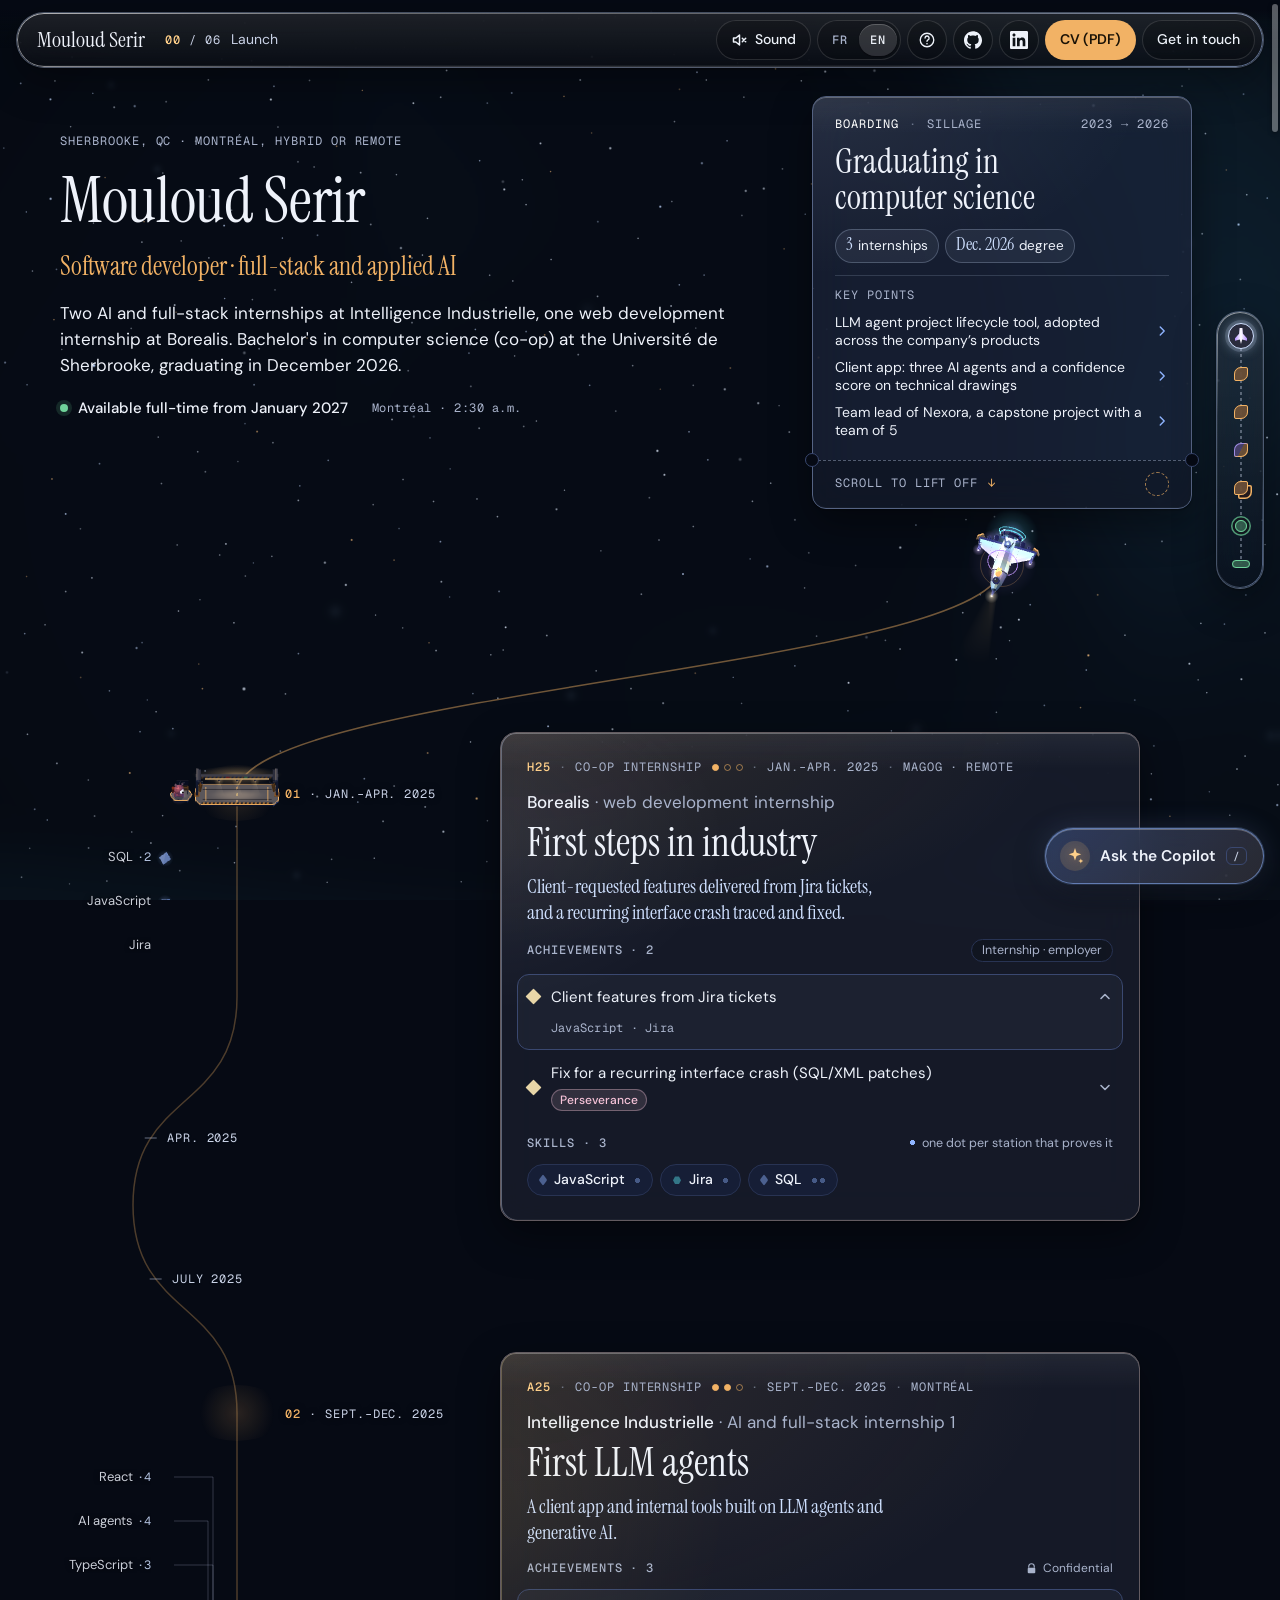
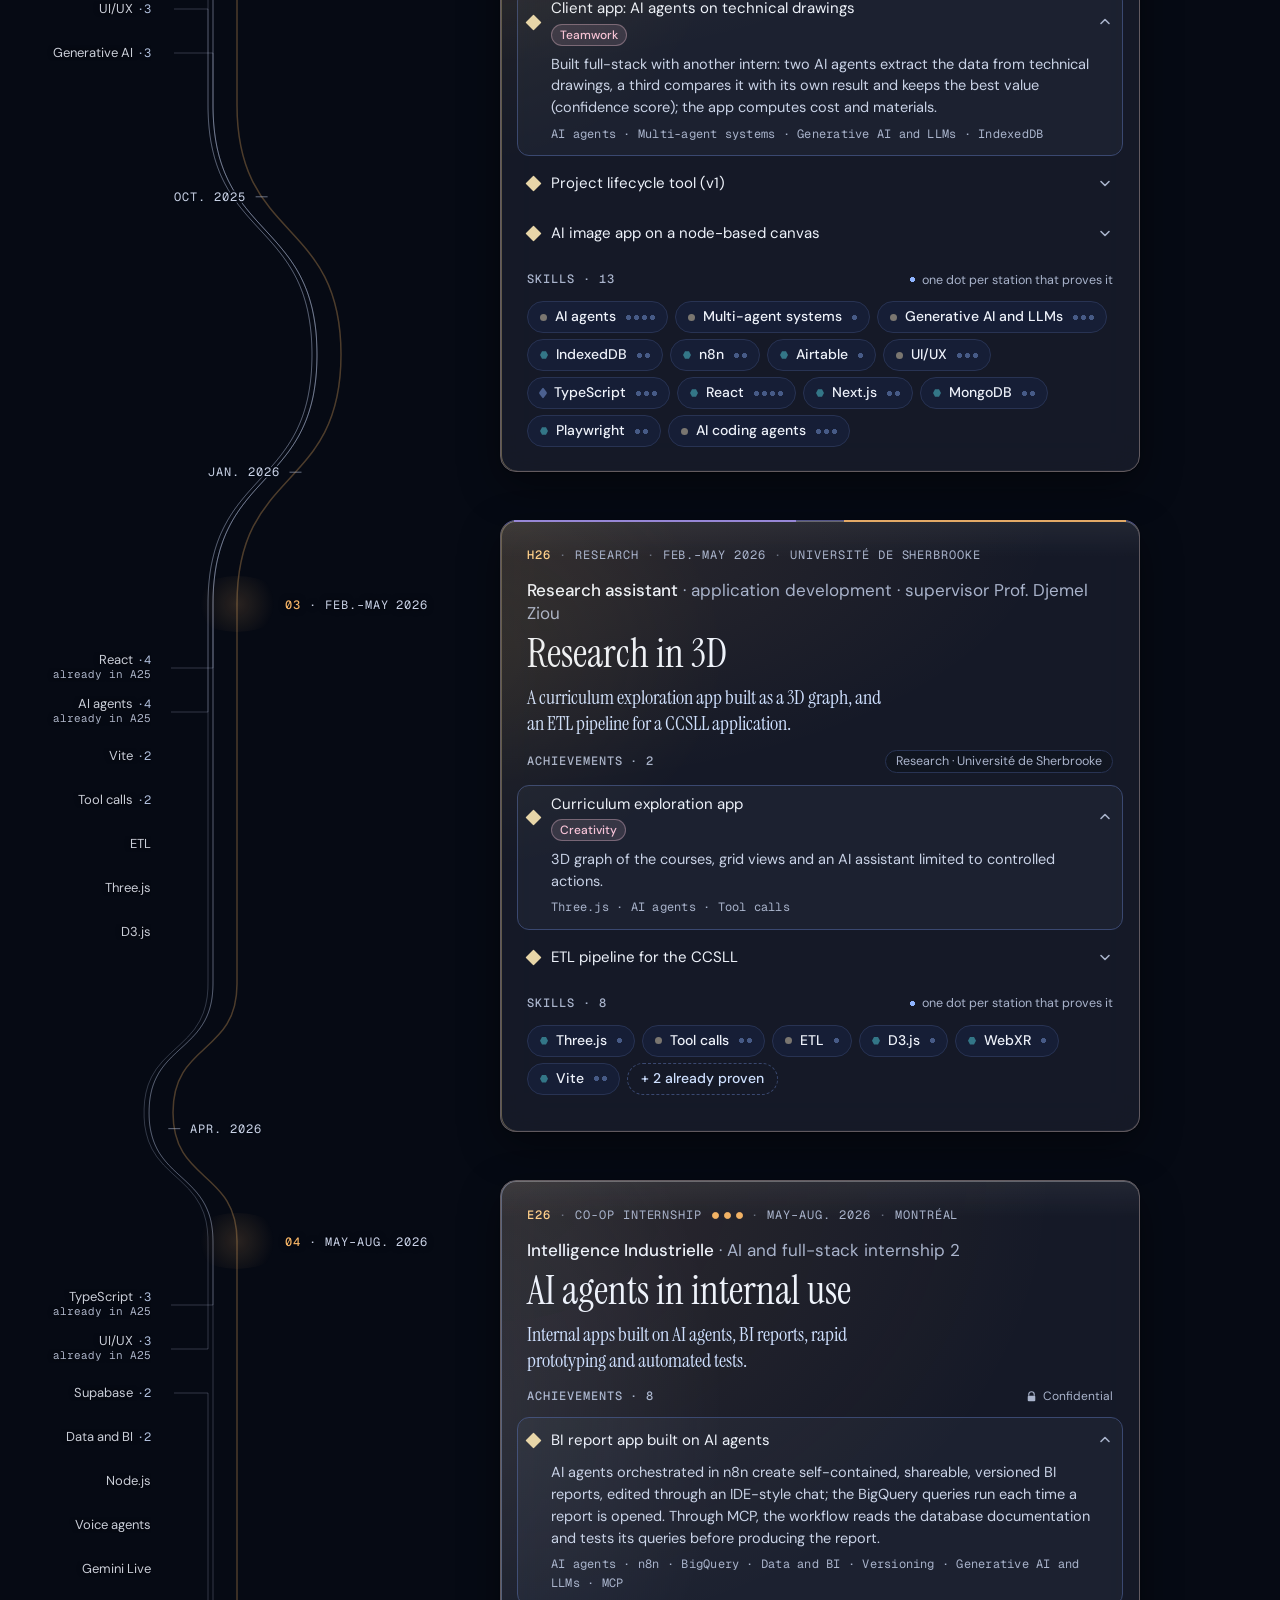
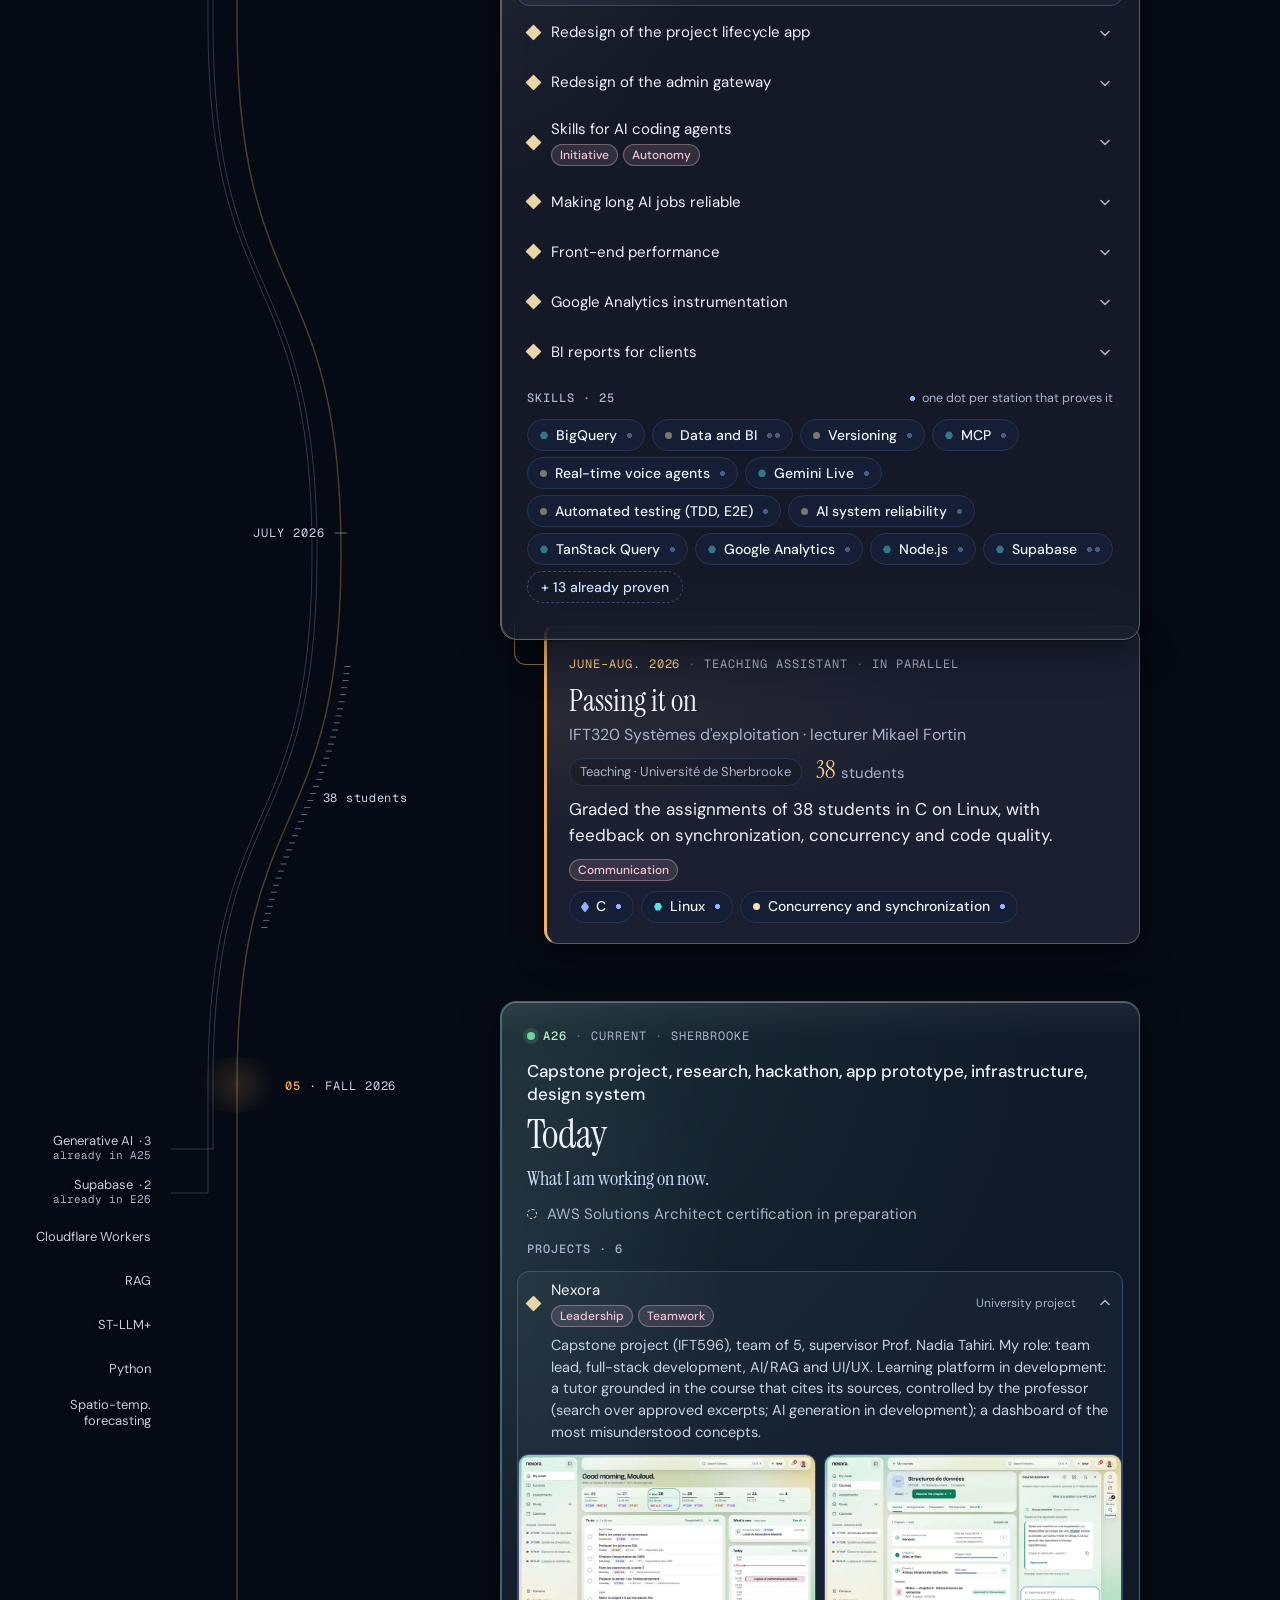
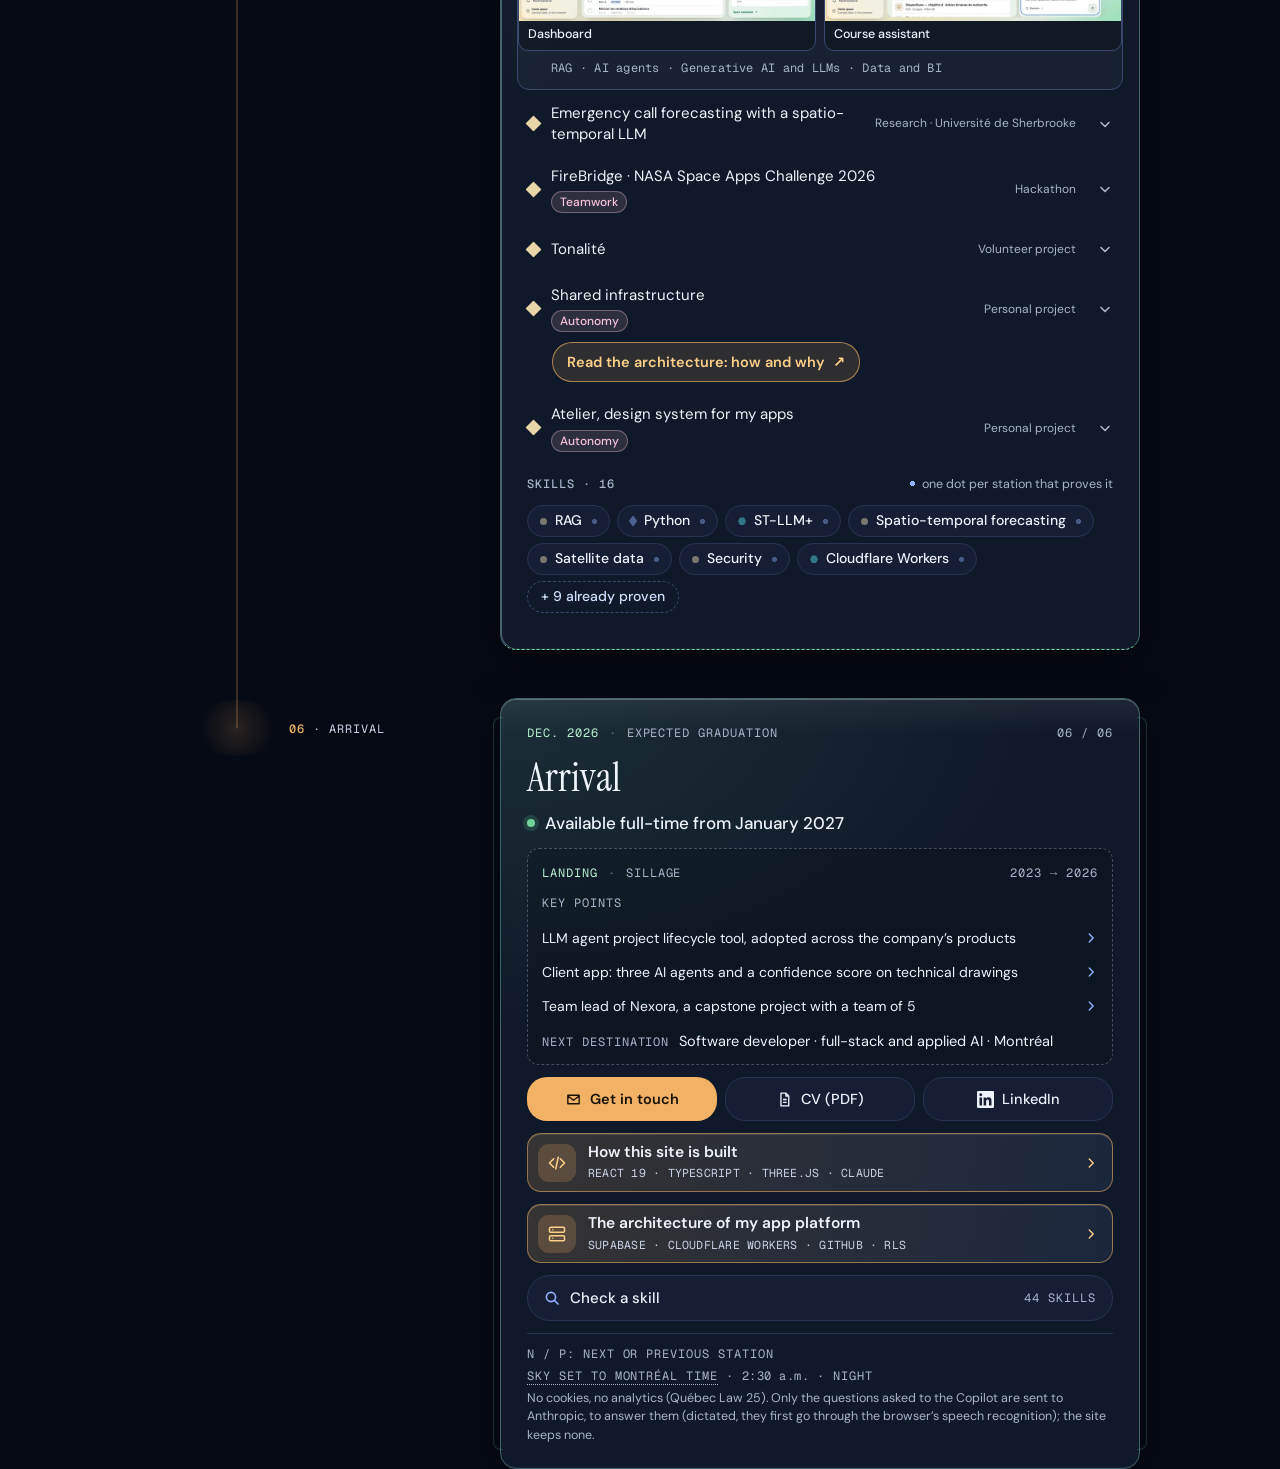
==== en/index.html @ 2175239a "No fallback: the WebGL sky and the full 3D scene always start Co-Authored-By: Claude Opus 5.5 <norep" ====
<!doctype html><html lang="en"><head><meta charset="utf-8"><meta name="viewport" content="width=device-width,initial-scale=1,viewport-fit=cover"><style>:root{color-scheme:light;box-sizing:border-box;padding-top:env(safe-area-inset-top,0px);padding-bottom:env(safe-area-inset-bottom,0px)}html{scroll-padding-top:env(safe-area-inset-top,0px)}body{margin:0;padding:0;font:14px -apple-system,BlinkMacSystemFont,sans-serif;background:#fff;color:#000}img{max-width:100%}[hidden]:not([hidden=until-found i]){display:none!important}</style>
<title>Mouloud Serir · Full-stack and applied AI developer</title>
<link rel="preload" href="/fonts/instrument-serif-latin.woff2" as="font" type="font/woff2" crossorigin><link rel="preload" href="/fonts/dm-sans-latin.woff2" as="font" type="font/woff2" crossorigin><style id="site-fonts">@font-face{font-family:'DM Sans';font-style:normal;font-weight:400;font-display:swap;src:url(/fonts/dm-sans-latin-ext.woff2) format('woff2');unicode-range:U+0100-02BA, U+02BD-02C5, U+02C7-02CC, U+02CE-02D7, U+02DD-02FF, U+0304, U+0308, U+0329, U+1D00-1DBF, U+1E00-1E9F, U+1EF2-1EFF, U+2020, U+20A0-20AB, U+20AD-20C4, U+2113, U+2C60-2C7F, U+A720-A7FF}@font-face{font-family:'DM Sans';font-style:normal;font-weight:400;font-display:swap;src:url(/fonts/dm-sans-latin.woff2) format('woff2');unicode-range:U+0000-00FF, U+0131, U+0152-0153, U+02BB-02BC, U+02C6, U+02DA, U+02DC, U+0304, U+0308, U+0329, U+2000-206F, U+20AC, U+2122, U+2191, U+2193, U+2212, U+2215, U+FEFF, U+FFFD}@font-face{font-family:'DM Sans';font-style:normal;font-weight:500;font-display:swap;src:url(/fonts/dm-sans-latin-ext.woff2) format('woff2');unicode-range:U+0100-02BA, U+02BD-02C5, U+02C7-02CC, U+02CE-02D7, U+02DD-02FF, U+0304, U+0308, U+0329, U+1D00-1DBF, U+1E00-1E9F, U+1EF2-1EFF, U+2020, U+20A0-20AB, U+20AD-20C4, U+2113, U+2C60-2C7F, U+A720-A7FF}@font-face{font-family:'DM Sans';font-style:normal;font-weight:500;font-display:swap;src:url(/fonts/dm-sans-latin.woff2) format('woff2');unicode-range:U+0000-00FF, U+0131, U+0152-0153, U+02BB-02BC, U+02C6, U+02DA, U+02DC, U+0304, U+0308, U+0329, U+2000-206F, U+20AC, U+2122, U+2191, U+2193, U+2212, U+2215, U+FEFF, U+FFFD}@font-face{font-family:'DM Sans';font-style:normal;font-weight:600;font-display:swap;src:url(/fonts/dm-sans-latin-ext.woff2) format('woff2');unicode-range:U+0100-02BA, U+02BD-02C5, U+02C7-02CC, U+02CE-02D7, U+02DD-02FF, U+0304, U+0308, U+0329, U+1D00-1DBF, U+1E00-1E9F, U+1EF2-1EFF, U+2020, U+20A0-20AB, U+20AD-20C4, U+2113, U+2C60-2C7F, U+A720-A7FF}@font-face{font-family:'DM Sans';font-style:normal;font-weight:600;font-display:swap;src:url(/fonts/dm-sans-latin.woff2) format('woff2');unicode-range:U+0000-00FF, U+0131, U+0152-0153, U+02BB-02BC, U+02C6, U+02DA, U+02DC, U+0304, U+0308, U+0329, U+2000-206F, U+20AC, U+2122, U+2191, U+2193, U+2212, U+2215, U+FEFF, U+FFFD}@font-face{font-family:'Geist Mono';font-style:normal;font-weight:400;font-display:swap;src:url(/fonts/geist-mono-symbols2.woff2) format('woff2');unicode-range:U+2000-2001, U+2004-2008, U+200A, U+23B8-23BD, U+2500-259F}@font-face{font-family:'Geist Mono';font-style:normal;font-weight:400;font-display:swap;src:url(/fonts/geist-mono-latin-ext.woff2) format('woff2');unicode-range:U+0100-02BA, U+02BD-02C5, U+02C7-02CC, U+02CE-02D7, U+02DD-02FF, U+0304, U+0308, U+0329, U+1D00-1DBF, U+1E00-1E9F, U+1EF2-1EFF, U+2020, U+20A0-20AB, U+20AD-20C4, U+2113, U+2C60-2C7F, U+A720-A7FF}@font-face{font-family:'Geist Mono';font-style:normal;font-weight:400;font-display:swap;src:url(/fonts/geist-mono-latin.woff2) format('woff2');unicode-range:U+0000-00FF, U+0131, U+0152-0153, U+02BB-02BC, U+02C6, U+02DA, U+02DC, U+0304, U+0308, U+0329, U+2000-206F, U+20AC, U+2122, U+2191, U+2193, U+2212, U+2215, U+FEFF, U+FFFD}@font-face{font-family:'Geist Mono';font-style:normal;font-weight:500;font-display:swap;src:url(/fonts/geist-mono-symbols2.woff2) format('woff2');unicode-range:U+2000-2001, U+2004-2008, U+200A, U+23B8-23BD, U+2500-259F}@font-face{font-family:'Geist Mono';font-style:normal;font-weight:500;font-display:swap;src:url(/fonts/geist-mono-latin-ext.woff2) format('woff2');unicode-range:U+0100-02BA, U+02BD-02C5, U+02C7-02CC, U+02CE-02D7, U+02DD-02FF, U+0304, U+0308, U+0329, U+1D00-1DBF, U+1E00-1E9F, U+1EF2-1EFF, U+2020, U+20A0-20AB, U+20AD-20C4, U+2113, U+2C60-2C7F, U+A720-A7FF}@font-face{font-family:'Geist Mono';font-style:normal;font-weight:500;font-display:swap;src:url(/fonts/geist-mono-latin.woff2) format('woff2');unicode-range:U+0000-00FF, U+0131, U+0152-0153, U+02BB-02BC, U+02C6, U+02DA, U+02DC, U+0304, U+0308, U+0329, U+2000-206F, U+20AC, U+2122, U+2191, U+2193, U+2212, U+2215, U+FEFF, U+FFFD}@font-face{font-family:'Instrument Serif';font-style:normal;font-weight:400;font-display:swap;src:url(/fonts/instrument-serif-latin-ext.woff2) format('woff2');unicode-range:U+0100-02BA, U+02BD-02C5, U+02C7-02CC, U+02CE-02D7, U+02DD-02FF, U+0304, U+0308, U+0329, U+1D00-1DBF, U+1E00-1E9F, U+1EF2-1EFF, U+2020, U+20A0-20AB, U+20AD-20C4, U+2113, U+2C60-2C7F, U+A720-A7FF}@font-face{font-family:'Instrument Serif';font-style:normal;font-weight:400;font-display:swap;src:url(/fonts/instrument-serif-latin.woff2) format('woff2');unicode-range:U+0000-00FF, U+0131, U+0152-0153, U+02BB-02BC, U+02C6, U+02DA, U+02DC, U+0304, U+0308, U+0329, U+2000-206F, U+20AC, U+2122, U+2191, U+2193, U+2212, U+2215, U+FEFF, U+FFFD}</style>
<meta name="description" content="Mouloud Serir, full-stack software developer and applied AI. Graduating with a bachelor&#x27;s in computer science (co-op) from the Université de Sherbrooke, available full-time from January 2027.">
<meta name="theme-color" content="#060a14">
<link rel="icon" href="../favicon.svg" type="image/svg+xml">
<link rel="apple-touch-icon" href="../apple-touch-icon.png">
<link rel="canonical" href="https://mouloud08.github.io/en/">
<link rel="alternate" hreflang="fr" href="https://mouloud08.github.io/">
<link rel="alternate" hreflang="en" href="https://mouloud08.github.io/en/">
<link rel="alternate" hreflang="x-default" href="https://mouloud08.github.io/">
<meta property="og:type" content="website">
<meta property="og:locale" content="en_CA">
<meta property="og:locale:alternate" content="fr_CA">
<meta property="og:title" content="Mouloud Serir · Full-stack and applied AI developer">
<meta property="og:description" content="Mouloud Serir, full-stack software developer and applied AI. Graduating with a bachelor&#x27;s in computer science (co-op) from the Université de Sherbrooke, available full-time from January 2027.">
<meta property="og:image" content="https://mouloud08.github.io/og-en.png">
<meta property="og:image:type" content="image/png">
<meta property="og:image:width" content="1200">
<meta property="og:image:height" content="630">
<meta property="og:image:alt" content="Mouloud Serir. Software developer · full-stack and applied AI. Sherbrooke, QC · Montréal, hybrid or remote. Available full-time from January 2027.">
<meta name="twitter:card" content="summary_large_image">
<meta name="twitter:title" content="Mouloud Serir · Full-stack and applied AI developer">
<meta name="twitter:description" content="Mouloud Serir, full-stack software developer and applied AI. Graduating with a bachelor&#x27;s in computer science (co-op) from the Université de Sherbrooke, available full-time from January 2027.">
<meta name="twitter:image" content="https://mouloud08.github.io/og-en.png">
<meta name="twitter:image:alt" content="Mouloud Serir. Software developer · full-stack and applied AI. Sherbrooke, QC · Montréal, hybrid or remote. Available full-time from January 2027.">
<meta property="og:url" content="https://mouloud08.github.io/en/">
<script type="application/ld+json">{"@context": "https://schema.org", "@type": "ProfilePage", "url": "https://mouloud08.github.io/en/", "inLanguage": "en-CA", "mainEntity": {"@type": "Person", "name": "Mouloud Serir", "url": "https://mouloud08.github.io/", "jobTitle": "Software developer · full-stack and applied AI", "description": "Mouloud Serir, full-stack software developer and applied AI. Graduating with a bachelor's in computer science (co-op) from the Université de Sherbrooke, available full-time from January 2027.", "address": {"@type": "PostalAddress", "addressLocality": "Sherbrooke", "addressRegion": "QC", "addressCountry": "CA"}, "affiliation": {"@type": "CollegeOrUniversity", "name": "Université de Sherbrooke"}, "knowsLanguage": ["fr", "en"], "knowsAbout": ["TypeScript", "JavaScript", "React", "Next.js", "Vite", "Node.js", "MongoDB", "Supabase", "Cloudflare Workers", "UI/UX", "AI agents", "Generative AI and LLMs", "RAG", "Real-time voice agents", "Tool calls", "n8n", "Gemini Live", "AI coding agents", "ST-LLM+", "Multi-agent systems", "SQL", "BigQuery", "Data and BI", "ETL", "Python", "Spatio-temporal forecasting", "Satellite data", "Three.js", "D3.js", "WebXR", "C", "Linux", "Concurrency and synchronization", "Playwright", "Automated testing (TDD, E2E)", "AI system reliability", "Versioning", "Jira", "Airtable", "TanStack Query", "IndexedDB", "Google Analytics", "MCP", "Security"], "sameAs": ["https://www.linkedin.com/in/mouloud-serir-0a4842257/", "https://github.com/Mouloud08"]}}</script>
</head><body>


<style>*,:before,:after{box-sizing:border-box;border:0 solid #e5e7eb}:before,:after{--tw-content:""}html,:host{-webkit-text-size-adjust:100%;tab-size:4;font-feature-settings:normal;font-variation-settings:normal;-webkit-tap-highlight-color:transparent;font-family:ui-sans-serif,system-ui,sans-serif,Apple Color Emoji,Segoe UI Emoji,Segoe UI Symbol,Noto Color Emoji;line-height:1.5}body{line-height:inherit;margin:0}hr{height:0;color:inherit;border-top-width:1px}abbr:where([title]){text-decoration:underline dotted}h1,h2,h3,h4,h5,h6{font-size:inherit;font-weight:inherit}a{color:inherit;text-decoration:inherit}b,strong{font-weight:bolder}code,kbd,samp,pre{font-feature-settings:normal;font-variation-settings:normal;font-family:ui-monospace,SFMono-Regular,Menlo,Monaco,Consolas,Liberation Mono,Courier New,monospace;font-size:1em}small{font-size:80%}sub,sup{vertical-align:baseline;font-size:75%;line-height:0;position:relative}sub{bottom:-.25em}sup{top:-.5em}table{text-indent:0;border-color:inherit;border-collapse:collapse}button,input,optgroup,select,textarea{font-feature-settings:inherit;font-variation-settings:inherit;font-family:inherit;font-size:100%;font-weight:inherit;line-height:inherit;color:inherit;margin:0;padding:0}button,select{text-transform:none}button,[type=button],[type=reset],[type=submit]{-webkit-appearance:button;background-color:#0000;background-image:none}:-moz-focusring{outline:auto}:-moz-ui-invalid{box-shadow:none}progress{vertical-align:baseline}::-webkit-inner-spin-button{height:auto}::-webkit-outer-spin-button{height:auto}[type=search]{-webkit-appearance:textfield;outline-offset:-2px}::-webkit-search-decoration{-webkit-appearance:none}::-webkit-file-upload-button{-webkit-appearance:button;font:inherit}summary{display:list-item}blockquote,dl,dd,h1,h2,h3,h4,h5,h6,hr,figure,p,pre{margin:0}fieldset{margin:0;padding:0}legend{padding:0}ol,ul,menu{margin:0;padding:0;list-style:none}dialog{padding:0}textarea{resize:vertical}input::-moz-placeholder{opacity:1;color:#9ca3af}textarea::-moz-placeholder{opacity:1;color:#9ca3af}input::placeholder,textarea::placeholder{opacity:1;color:#9ca3af}button,[role=button]{cursor:pointer}:disabled{cursor:default}img,svg,video,canvas,audio,iframe,embed,object{vertical-align:middle;display:block}img,video{max-width:100%;height:auto}[hidden]{display:none}*,:before,:after,::backdrop{--tw-border-spacing-x:0;--tw-border-spacing-y:0;--tw-translate-x:0;--tw-translate-y:0;--tw-rotate:0;--tw-skew-x:0;--tw-skew-y:0;--tw-scale-x:1;--tw-scale-y:1;--tw-pan-x: ;--tw-pan-y: ;--tw-pinch-zoom: ;--tw-scroll-snap-strictness:proximity;--tw-gradient-from-position: ;--tw-gradient-via-position: ;--tw-gradient-to-position: ;--tw-ordinal: ;--tw-slashed-zero: ;--tw-numeric-figure: ;--tw-numeric-spacing: ;--tw-numeric-fraction: ;--tw-ring-inset: ;--tw-ring-offset-width:0px;--tw-ring-offset-color:#fff;--tw-ring-color:#3b82f680;--tw-ring-offset-shadow:0 0 #0000;--tw-ring-shadow:0 0 #0000;--tw-shadow:0 0 #0000;--tw-shadow-colored:0 0 #0000;--tw-blur: ;--tw-brightness: ;--tw-contrast: ;--tw-grayscale: ;--tw-hue-rotate: ;--tw-invert: ;--tw-saturate: ;--tw-sepia: ;--tw-drop-shadow: ;--tw-backdrop-blur: ;--tw-backdrop-brightness: ;--tw-backdrop-contrast: ;--tw-backdrop-grayscale: ;--tw-backdrop-hue-rotate: ;--tw-backdrop-invert: ;--tw-backdrop-opacity: ;--tw-backdrop-saturate: ;--tw-backdrop-sepia: }:root{color-scheme:dark;--bg:#060a14;--bg-2:#0b1225;--n1:#0f1629;--n2:#161e36;--n3:#1d2742;--line:#283353;--line-2:#3a4870;--text:#eef2fa;--muted:#a9b3cb;--dim:#7e89a6;--amber:#f2b265;--amber-2:#ffd08a;--on-amber:#1a1206;--gold:#e8d6a8;--ice:#cfe0ff;--ice-2:#8fb4ff;--green:#6fd39a;--violet:#8f7cc9;--lang:#8fb4ff;--lang-2:#cfe0ff;--tech:#58e0e8;--tech-2:#b4f3f7;--comp:#f3e3b8;--comp-2:#fff6e0;--glass:#060a1494;--glass-hi:#ffffff1f;--glass-lo:#ffffff08;--glass-see:.62;--glass-edge:#ffffff21;--glass-shine:#ffffff47;--glass-solid:#111a30;--bg-sky:#060a14;--glass-tint:#060a14;--glass-a-phase:.58;--sun-glow:#cfe0ff;--region-glow:#8fb4ff;--glass-boost:0;--muted-glass:#c9d2e6;--shadow:0 12px 36px #0000007a;--backdrop:#03050ca3;--focus:var(--ice-2);--f-display:"Instrument Serif", "Iowan Old Style", Georgia, serif;--f-body:"DM Sans", system-ui, -apple-system, "Segoe UI", sans-serif;--f-mono:"Geist Mono", ui-monospace, SFMono-Regular, Menlo, monospace;--e:cubic-bezier(.2,.8,.2,1);--e-trace:cubic-bezier(.65,0,.35,1);--gutL:40px;--railR:80px;--colW:clamp(360px, 30vw, 640px);--panelW:clamp(640px, 36vw, 780px);--gap:clamp(56px, 3.4vw, 88px);--frameW:calc(var(--colW) + var(--gap) + var(--panelW));--padL:max(var(--gutL), calc((100vw - var(--frameW) - var(--railR)) / 2));--fs:clamp(17px, .45vw + 10.5px, 19px);--fs-s:clamp(13px, .28vw + 9px, 15px);--fs-chip:clamp(14px, .15vw + 11.8px, 15px);--h1:clamp(56px, 5vw, 104px);--h2:clamp(40px, 2.4vw, 52px);--h3:clamp(28px, 1.6vw, 34px);--capW:calc(40px * var(--sc,1));--capH:calc(72px * var(--sc,1))}@media (width<=1099px){:root{--gutL:16px;--railR:16px;--colW:40px;--gap:12px;--padL:16px;--panelW:1fr;--frameW:100%;--capW:26px;--capH:47px;--fs:16px;--fs-s:13px;--fs-chip:14px;--h1:52px;--h2:32px;--h3:24px}}@media (width>=1600px){:root{--railR:296px}}*{box-sizing:border-box}html{scrollbar-gutter:stable;-webkit-text-size-adjust:100%;scroll-padding-top:96px}html,body{overflow-anchor:none}body{background:var(--bg-sky);color:var(--text);font:400 var(--fs)/1.55 var(--f-body);margin:0;overflow-x:hidden}a{color:inherit}button{font:inherit;color:inherit;cursor:pointer;background:0 0;border:0;padding:0}:focus-visible{outline:2px solid var(--focus);outline-offset:3px}.mono{font-family:var(--f-mono);letter-spacing:.08em;text-transform:uppercase;font-variant-numeric:tabular-nums;font-size:12px}.vh{clip:rect(0 0 0 0);white-space:nowrap;width:1px;height:1px;overflow:hidden;position:absolute!important}.skip{z-index:100;background:var(--amber);color:var(--on-amber);border-radius:999px;padding:10px 14px;font-weight:600;text-decoration:none;position:fixed;top:-64px;left:16px}.skip:focus{top:calc(env(safe-area-inset-top,0px) + 12px)}body:before{content:"";height:env(safe-area-inset-top,0px);z-index:60;background:var(--bg-sky);position:fixed;inset:0 0 auto}#bg{z-index:0;pointer-events:none;opacity:0;width:100%;height:100%;transition:opacity .6s var(--e);position:fixed;inset:0}#bg.on{opacity:1}#meteors{z-index:1;pointer-events:none;contain:strict;position:fixed;inset:0;overflow:hidden}#meteors i{transform-origin:100%;opacity:0;will-change:transform, opacity;background:linear-gradient(90deg,#cfe0ff00,#cfe0ff52 55%,#f4f8fff2);border-radius:1px;height:2px;margin-top:-1px;position:absolute;top:0;left:0}#meteors i:after{content:"";background:#f4f8ff;border-radius:50%;width:4px;height:4px;margin-top:-2px;position:absolute;top:50%;right:-2px;box-shadow:0 0 6px 2px #cfe0ff99}.topfade{z-index:31;pointer-events:none;background:linear-gradient(var(--bg-sky) 0%, #060a14b8 55%, transparent);height:96px;position:fixed;inset:0 0 auto}.glass,#bar .progress i{--sky-glow:color-mix(in oklab, var(--region-glow) 65%, var(--sun-glow))}.glass{background:linear-gradient(180deg, var(--glass-hi), var(--glass-lo)), var(--glass);backdrop-filter:blur(16px)saturate(150%);border:1px solid var(--glass-edge);box-shadow:inset 0 1px 0 var(--glass-shine), inset 0 -1px 0 #ffffff0d, 0 1px 2px #0006, 0 12px 40px #00000059;transition:background-color .3s var(--e), border-color .3s var(--e)}@supports (mask-mode:alpha){.glass.fixed:before{content:"";border-radius:inherit;pointer-events:none;-webkit-mask-composite:xor;background:linear-gradient(115deg,#ffffff8c,#ffffff14 28%,#ffffff0a 70%,#8fb4ff66);padding:1px;position:absolute;inset:0;mask:linear-gradient(#000 0 0) content-box exclude,linear-gradient(#000 0 0)}}@supports (color:color-mix(in oklab, red 50%, blue)){.glass{background:linear-gradient(180deg, #ffffff1a, #ffffff05), color-mix(in oklab, var(--glass-tint) calc(var(--glass-a-phase) * var(--glass-see) * 100%), transparent);border-color:color-mix(in oklab, var(--sky-glow) 22%, var(--glass-edge))}.glass.fixed:before{background:linear-gradient(115deg, #ffffff8c, #ffffff14 28%, #ffffff0a 70%, color-mix(in oklab, var(--sky-glow) 55%, transparent))}#bar,.trk,.dock{--glass-see:1.35}.topfade{background:linear-gradient(var(--bg-sky) 0, var(--bg-sky) calc(env(safe-area-inset-top,0px) + 10px), color-mix(in srgb, var(--bg-sky) 30%, transparent) 24%, transparent 50%)}}.spec{z-index:-1;pointer-events:none;opacity:0;width:120px;height:120px;transition:opacity .2s var(--e);will-change:transform;background:radial-gradient(closest-side,#ffffff29,#0000 70%);border-radius:50%;position:absolute;top:-60px;left:-60px}@media (hover:hover){html:not(.rm) .glass.fixed:hover>.spec{opacity:1}}@media (hover:none){.spec{display:none}}html.rm .glass{background:var(--glass-solid);backdrop-filter:none}html.rm .spec{display:none}@supports not (backdrop-filter:blur(1px)){.glass{background:var(--glass-solid)}.spec{display:none}}@media (prefers-reduced-transparency:reduce),(prefers-contrast:more){.glass{background:var(--glass-solid);backdrop-filter:none}.spec{display:none}}@media (forced-colors:active){.glass{background:canvas;border-color:canvastext}.spec,.glass.fixed:before{display:none}}#bar{z-index:50;top:calc(env(safe-area-inset-top,0px) + 12px);left:max(16px, env(safe-area-inset-left,0px));right:max(16px, env(safe-area-inset-right,0px));border-radius:28px;align-items:center;gap:10px;height:56px;padding:0 8px 0 20px;display:flex;position:fixed;overflow:hidden}.b-name{font-family:var(--f-display);white-space:nowrap;font-size:22px;text-decoration:none}.b-ch{text-align:left;border-radius:14px;flex:auto;align-items:baseline;gap:10px;min-width:0;padding:8px 10px;display:flex}.b-ch .t{white-space:nowrap;text-overflow:ellipsis;color:var(--muted-glass);transition:opacity .24s var(--e);font-size:14px;overflow:hidden}.b-ch .mono{color:var(--muted-glass);flex:none}.b-ch .mono b{color:var(--amber-2);animation:numIn .16s var(--e) both;font-weight:500;display:inline-block}@keyframes numIn{0%{opacity:0;transform:translateY(-6px)}}.b-ch:hover .t{color:var(--text)}.b-right{flex:none;align-items:center;gap:6px;display:flex}.btn,.tg{border:1px solid var(--glass-edge);white-space:nowrap;min-height:40px;transition:background-color .12s var(--e), transform .12s var(--e), border-color .12s var(--e), opacity .24s var(--e);background:#0000002e;border-radius:20px;justify-content:center;align-items:center;gap:8px;padding:0 14px;font-size:14px;font-weight:500;text-decoration:none;display:inline-flex}.btn:hover,.tg:hover{background:#ffffff12}.btn:active,.tg:active{transform:scale(.98)}.btn svg,.tg svg{flex:none;width:16px;height:16px}.tg[aria-pressed=true]{border-color:var(--ice);color:var(--ice)}.tg.ico{width:40px;padding:0}.tg.ico svg{width:18px;height:18px}.btn .brand{flex:none;width:16px;height:16px}.lsw{border:1px solid var(--glass-edge);height:40px;font-family:var(--f-mono);letter-spacing:.08em;background:#0000002e;border-radius:20px;grid-template-columns:1fr 1fr;align-items:stretch;padding:3px;font-size:12px;font-weight:500;display:inline-grid;position:relative}.lsw-ind{width:calc(50% - 3px);transition:transform .17s var(--e);background:#ffffff24;border-radius:16px;position:absolute;top:3px;bottom:3px;left:3px;box-shadow:inset 0 1px #fff3,0 1px 2px #00000059}.lsw[data-on=en] .lsw-ind{transform:translate(100%)}.lsw-o{z-index:1;min-width:38px;color:var(--muted);transition:color .15s var(--e);border-radius:16px;place-items:center;padding:0 8px;text-decoration:none;display:grid;position:relative}.lsw-o.on,a.lsw-o:hover{color:var(--text)}a.lsw-o:focus-visible{outline:2px solid var(--amber);outline-offset:1px}html.rm .lsw-ind{transition:none}.btn.cta{background:var(--amber);color:var(--on-amber);border-color:#0000;font-weight:600}.btn.cta:hover{background:#f6c07d}.btn.menu{width:44px;padding:0;display:none}.progress{pointer-events:none;background:#ffffff0f;border-radius:2px;height:2px;position:absolute;bottom:0;left:22px;right:22px;overflow:hidden}.progress i{background:linear-gradient(90deg, var(--amber), var(--amber-2));transform-origin:0;will-change:transform;position:absolute;inset:0;transform:scaleX(0)}#bar{transition:background-color .3s var(--e), border-color .3s var(--e), opacity .2s var(--e)}#bar .progress{transform-origin:50% 100%;transition:transform .24s var(--e)}body:has(.ov) #bar{opacity:.6}@media (width<=1279px){.tg .tt{display:none}.tg{padding:0 11px}}@media (width<=1099px){#bar{left:max(12px, env(safe-area-inset-left,0px));right:max(12px, env(safe-area-inset-right,0px));gap:6px;padding:0 6px 0 8px}.b-name,.b-right .tg{display:none!important}.btn.menu{display:inline-flex}.b-ch{min-height:44px;padding:8px}.btn,.tg{min-height:44px}.lsw{height:44px}}.tip{--glass-see:1;z-index:70;max-width:180px;color:var(--text);animation:tipIn .15s var(--e) both;border-radius:14px;align-items:center;gap:8px;padding:7px 12px;font-size:13px;display:flex;position:relative}.tip.wide{max-width:260px;line-height:1.35}.tip .mono{color:var(--muted-glass)}.tip:not(.wide),[data-radix-popper-content-wrapper]:has(>.tip:not(.wide)){pointer-events:none}@keyframes tipIn{0%{opacity:0;transform:translate(6px)}}main{z-index:5;padding-left:max(var(--padL), env(safe-area-inset-left,0px));padding-right:max(var(--railR), env(safe-area-inset-right,0px));position:relative}.hero{padding-block:132px 24px;position:relative}.hero-in{z-index:2;gap:18px;max-width:clamp(720px,46vw,980px);display:grid;position:relative}.eyebrow{color:var(--muted);margin:0}h1{font-family:var(--f-display);font-weight:400;font-size:var(--h1);text-wrap:balance;letter-spacing:-.005em;margin:0;line-height:1}h1:focus{outline:none}h1:focus-visible{-webkit-text-decoration:underline 2px var(--focus);text-decoration:underline 2px var(--focus);text-underline-offset:8px}.role{font-family:var(--f-display);color:var(--amber);margin:0;font-size:clamp(26px,1.6vw,34px);line-height:1.2}.summary{max-width:62ch;margin:0}.avail{flex-wrap:wrap;align-items:center;gap:10px;margin:0;font-size:15px;display:flex}.mtl{color:var(--muted);text-transform:none;letter-spacing:.04em;margin-left:14px}.avail strong{font-weight:500}.dot{background:var(--green);border-radius:50%;flex:none;width:8px;height:8px;display:inline-block;box-shadow:0 0 0 4px #6fd39a26}.nojs{color:var(--muted);max-width:62ch}.pad{width:calc(64px * var(--sc,1));height:calc(64px * var(--sc,1));align-items:center;margin-top:40px;display:none;position:relative}html.js .pad{display:flex}.pad .ring,.pad .ring2{border-radius:50%;position:absolute}.pad .ring{border:1.5px dashed #f2b2658c;inset:0}.pad .ring2{border:1px solid #f2b26540;inset:10px}.pad .hint{left:calc(64px * var(--sc,1) + 20px);white-space:nowrap;color:var(--muted);position:absolute}.pad .hint:after{content:"↓";color:var(--amber);margin-left:10px}.pad.right{margin:0;position:absolute}.pad.right .hint{left:auto;right:calc(64px * var(--sc,1) + 20px)}html.scrolled .pad .hint{opacity:0;transition:opacity .2s var(--e)}.pad .hint{transition:opacity .2s var(--e)}@media (width<=1099px){.hero{padding-block:calc(env(safe-area-inset-top,0px) + 134px) 16px}h1{line-height:1.02}.role{font-size:22px}.pad{width:44px;height:44px;margin-top:36px}.pad .hint{left:60px}}.toc{display:none}body.express .toc{max-width:760px;margin:8px 0 28px;display:block}#journey{grid-template-columns:var(--colW) minmax(0, var(--panelW));-moz-column-gap:var(--gap);column-gap:var(--gap);max-width:var(--frameW);padding-top:clamp(220px,32vh,320px);display:grid;position:relative}#chapters{min-width:0;display:grid}.spacer{min-width:0}.ch{padding-bottom:40px;position:relative}@media (width<=1099px){#journey{padding-top:clamp(120px,18vh,170px)}.ch{padding-bottom:20px}}.panel{background:var(--n1);border:1px solid var(--line);box-shadow:var(--shadow), inset 0 1px 0 #ffffff0f;transition:opacity .32s var(--e), transform .32s var(--e), border-color .2s var(--e);transform-origin:0 40%;border-radius:14px;gap:14px;padding:24px 26px 26px;display:grid;position:relative}.panel.pre{opacity:.92;transform:translateY(10px)}.panel h2{transition:transform .32s var(--e) .16s}.panel.pre h2{transform:translateY(6px)}.panel.docked{border-color:var(--line-2)}.ph{color:var(--muted);justify-content:space-between;gap:10px;margin:0;display:flex}.ph b{color:var(--amber);font-weight:500}.panel h2{font-family:var(--f-display);font-weight:400;font-size:var(--h2);text-wrap:balance;margin:0;scroll-margin-top:120px;line-height:1.08}.panel h2:focus{outline:none}.panel h2:focus-visible{-webkit-text-decoration:underline 2px var(--focus);text-decoration:underline 2px var(--focus);text-underline-offset:8px}.sub{color:var(--muted);margin:-4px 0 0;font-size:16px}.meta{color:var(--muted);flex-wrap:wrap;align-items:center;gap:6px 14px;margin:0;font-size:15px;display:flex}.tag{border:1px solid var(--line);color:var(--muted);background:#0000002e;border-radius:999px;align-items:center;gap:6px;padding:3px 10px;font-size:13px;display:inline-flex}.body{max-width:62ch;margin:0}.extra{color:var(--muted);align-items:center;gap:10px;margin:0;font-size:15px;display:flex}.extra:before{content:"";border:1.5px dashed var(--ice);border-radius:50%;flex:none;width:10px;height:10px}.lane{color:var(--muted);justify-content:space-between;align-items:center;gap:12px;margin:8px 0 0;font-weight:500;display:flex}.lanebadge,.badge{text-transform:none;letter-spacing:0;font-family:var(--f-body);color:var(--muted);align-items:center;gap:6px;font-size:12px;font-weight:400;display:inline-flex}.lanebadge svg,.badge svg{width:11px;height:11px}.rows{gap:2px;margin:0;padding:0;list-style:none;display:grid}.row{text-align:left;width:calc(100% + 20px);transition:background-color .12s var(--e);border-radius:10px;align-items:center;gap:12px;margin:0 -10px;padding:9px 10px;font-size:15px;line-height:1.35;display:flex}.row:hover{background:#ffffff0d}.row .lab{flex:1;min-width:0}.dia{border:1.5px solid var(--gold);width:11px;height:11px;transition:background-color .2s var(--e);background:0 0;flex:none;transform:rotate(45deg)}.row.on .dia,.row:hover .dia{background:var(--gold)}.chips{flex-wrap:wrap;gap:8px;display:flex}.sublab{color:var(--muted);margin:2px 0 -4px;font-size:13px}.chip{height:calc(var(--fs-chip) * 2.3);background:var(--n2);border:1px solid var(--line);font-size:var(--fs-chip);opacity:1;transition:background-color .12s var(--e), opacity .2s var(--e), transform .12s var(--e), border-color .12s var(--e);border-radius:999px;align-items:center;gap:8px;padding:0 12px;font-weight:500;display:inline-flex;position:relative}.chip:hover{background:var(--n3)}.chip:active{transform:scale(.98)}[data-type=lang]{--ty:var(--lang);--ty2:var(--lang-2);--tyr:143 180 255}[data-type=tech]{--ty:var(--tech);--ty2:var(--tech-2);--tyr:88 224 232}[data-type=comp]{--ty:var(--comp);--ty2:var(--comp-2);--tyr:243 227 184}.pt{background:var(--ty,var(--ice));opacity:.45;width:7px;height:7px;transition:opacity .2s var(--e), background-color .2s var(--e);flex:none;display:inline-block}[data-type=lang]>.pt{border-radius:1px;width:6px;height:6px;transform:scaleY(1.35)rotate(45deg)}[data-type=tech]>.pt{clip-path:polygon(25% 3%,75% 3%,100% 50%,75% 97%,25% 97%,0 50%);width:8px;height:8px}[data-type=comp]>.pt{border-radius:50%;width:7px;height:7px}.sf-row .pt{opacity:.9;align-self:center;margin-right:2px}.chip.on,.chip.on .pt{opacity:1}.chip.tic{animation:.18s cubic-bezier(.34,1.56,.64,1) chipOn}@keyframes chipOn{0%{transform:scale(1.06)}}.chip.rappel{border-style:dashed}.chip.hot{border-color:rgb(var(--tyr,143 180 255) / .85)}.chip.hot .pt{background:var(--ty2,var(--ice))}.cnt{font-family:var(--f-mono);color:var(--ice);font-size:12px}.sweep{background:linear-gradient(90deg, transparent, var(--amber) 30%, var(--amber-2) 60%, transparent);transform-origin:0;opacity:0;pointer-events:none;border-radius:2px;height:2px;position:absolute;top:-1px;left:18px;right:18px;transform:scaleX(0)}@media (width<=1099px){.panel{padding:18px 16px 20px}.ph{flex-direction:column;gap:2px}.row{-moz-column-gap:12px;grid-template-columns:11px 1fr 14px;gap:4px 12px;min-height:44px;display:grid}.row .lab,.row .badge{grid-column:2}.row .chev{grid-area:1/3;align-self:center;margin:0}.chip{height:36px}}#world{pointer-events:none;z-index:6;position:absolute;top:0;left:0}#route{position:absolute;top:0;left:0;overflow:visible}#routeLit{pointer-events:none;will-change:transform;contain:strict;position:absolute;top:0;left:0;overflow:hidden}#routeLit .in{will-change:transform}#routeHead{pointer-events:none;will-change:transform;position:absolute;top:0;left:0;overflow:visible}#routeLit svg{display:block;overflow:visible}.r-base{stroke:var(--amber);stroke-width:1.5px;opacity:.3;fill:none}.r-first{stroke:var(--amber);stroke-width:1.5px;opacity:.45;fill:none;stroke-linecap:round}.r-glow{stroke:var(--amber);stroke-width:8px;opacity:.08;fill:none;stroke-linecap:round}.r-lit{stroke:var(--amber);stroke-width:2.2px;fill:none;stroke-linecap:round}.r-head{stroke:url(#rhg);stroke-width:2px;fill:none;stroke-linecap:round;opacity:.9}.r-head-glow{stroke:url(#rhg);stroke-width:6px;opacity:.16;fill:none;stroke-linecap:round}.thread{stroke:var(--ice);stroke-width:1px;stroke-dasharray:2 4;fill:none;opacity:.22;transition:opacity .16s var(--e)}.thread.hot{opacity:.7}.thread.course{stroke:var(--amber);opacity:.3}.thread.course.hot{opacity:.85}.tick line{stroke:var(--muted);stroke-width:1px;opacity:.6}.tick text{fill:var(--muted-glass);font-family:var(--f-mono);letter-spacing:.08em;paint-order:stroke fill;stroke:#060a14e0;stroke-width:3.5px;stroke-linejoin:round;font-size:12px}#world.fast .tick text{fill:var(--text)}.nodes{width:var(--wc,100%);position:absolute;top:0;bottom:0;left:0}.nd{opacity:.3;width:0;height:0;transition:opacity .2s var(--e);position:absolute}.nd.lit{opacity:1}.nd[data-skill]{pointer-events:auto;cursor:pointer}.nd .lbl{font-size:var(--fs-s);color:var(--text);opacity:.85;-webkit-line-clamp:2;text-shadow:0 0 6px var(--bg), 0 0 2px var(--bg), 0 0 1px var(--bg);transition:opacity .2s var(--e);-webkit-box-orient:vertical;line-height:1.23;display:-webkit-box;position:absolute;overflow:hidden}.nd .lbl.two{top:-16px!important}.nd .lbl.three{-webkit-line-clamp:3;font-size:12px;top:-24px!important}.nd .lbl .cnt{margin-left:4px}#world.fast .nd .lbl{opacity:.35}.st{opacity:.42;--bayR:40px}.st[data-kind=stage],.st[data-kind=hybride],.st[data-kind=double],.st[data-kind=encours]{--bayR:48px}.st[data-kind=carte]{--bayR:52px}.st.lit{opacity:1}.st svg.gate{width:80px;height:60px;position:absolute;top:-30px;left:-40px;overflow:visible}#bay-defs{width:0;height:0;display:block;overflow:hidden}.st .arc{fill:#3a4870;stroke:var(--amber);stroke-width:.8px}.st.lit .arc{stroke-width:1.1px}.st .ai{fill:#ffd08a38;opacity:0}.st.lit .ai{opacity:.9}.st .armL,.st .armR{fill:none;stroke:#d08a3a;stroke-width:1.7px;stroke-linecap:round;stroke-linejoin:round;transform-box:fill-box;transform-origin:0 0;transition:transform .3s var(--e)}.st .armR{transform-origin:100% 0}.st.lit .armL{transform:rotate(-50deg)}.st.lit .armR{transform:rotate(50deg)}html.rm .st svg.gate *{transition:none!important}.st .sp{fill:none;stroke:#fff3dc;stroke-width:1px;stroke-linecap:round;opacity:0}.st .dockh{fill:none;stroke:var(--green);stroke-width:1px;opacity:0;transition:opacity .2s var(--e)}.st.dock .dockh{opacity:.6}.st .halo{opacity:0;width:100px;height:56px;transition:opacity .2s var(--e);background:radial-gradient(circle,#f2b26540,#0000 65%);border-radius:50%;position:absolute;top:-28px;left:-50px}.st.lit .halo{opacity:1}.st .wave{border:1.5px solid var(--amber);opacity:0;border-radius:50%;width:34px;height:34px;position:absolute;top:-17px;left:-17px}.st .slbl{left:var(--bayR);white-space:nowrap;color:var(--muted-glass);text-shadow:0 0 6px var(--bg), 0 0 2px var(--bg);position:absolute;top:-8px}.st .slbl b{color:var(--amber);font-weight:500}.st.pulse svg.gate{animation:pulse .2s var(--e)}@keyframes pulse{50%{transform:scale(1.12)}}.nd .disc{left:calc(var(--d) / -2);top:calc(var(--d) / -2);width:var(--d);height:var(--d);transform:scale(var(--ds,1));transition:transform .16s var(--e);position:absolute}.star.s1{--d:9px}.star.s2{--d:12px}.star.s3{--d:15px}.ghost{--d:11px}.star .disc:before{content:"";background:var(--ty);transition:background-color .16s var(--e);position:absolute;inset:0}.star[data-type=lang] .disc:before{box-shadow:0 0 12px rgb(var(--tyr) / .6);border-radius:1px;inset:14%;transform:scaleY(1.4)rotate(45deg)}.star[data-type=tech] .disc:before{clip-path:polygon(25% 3%,75% 3%,100% 50%,75% 97%,25% 97%,0 50%)}.star[data-type=tech] .disc:after{content:"";border:1px solid rgb(var(--tyr) / .7);box-shadow:0 0 10px rgb(var(--tyr) / .35);border-radius:50%;position:absolute;inset:-4px}.star[data-type=comp] .disc:before{box-shadow:0 0 0 3px rgb(var(--tyr) / .16), 0 0 14px rgb(var(--tyr) / .55);border-radius:50%}.star[data-type=comp] .disc:after{content:"";border:1px solid rgb(var(--tyr) / .7);border-radius:50%;position:absolute;inset:-4px -6px;transform:rotate(-20deg)scaleY(.38)}.nd .rg{border:1.5px solid var(--ty,var(--amber));opacity:0;pointer-events:none;border-radius:50%;width:20px;height:20px;position:absolute;top:-10px;left:-10px}.nd.ping .rg{animation:rgOut .3s var(--e)}.nd.pop .rg,.nd.land .rg{animation:rgOut .26s var(--e)}@keyframes rgOut{0%{opacity:.6;transform:scale(.3)}to{opacity:0;transform:scale(2.4)}}.star .lbl,.ghost .lbl{text-align:right;top:-8px;right:14px}.ghost .disc:before{content:"";border:1px dashed var(--ty);opacity:.85;position:absolute;inset:0}.ghost[data-type=lang] .disc:before{border-style:solid;border-radius:1px;inset:12%;transform:scaleY(1.35)rotate(45deg)}.ghost[data-type=tech] .disc:before{border-radius:32%}.ghost[data-type=comp] .disc:before{border-radius:50%}.ghost .lbl{white-space:nowrap;display:block;top:-16px}.ghost .lbl>span{text-overflow:ellipsis;display:block;overflow:hidden}.ghost .lbl .mono{color:var(--muted-glass);letter-spacing:0;text-transform:none;font-size:11px}#world.pathing .nd:not(.hot):not(.st),#world.pathing .st:not(.hot){opacity:.35!important}.nd.hot{opacity:1!important}.nd.hot .lbl{opacity:1}.nd.hot{--ds:1.15}.nd.hot .disc:before{background:var(--ty2)}.nd.pop{--ds:1.35;z-index:4}.nd .lbl{transition:opacity .2s var(--e), transform .16s var(--e)}.nd .card{z-index:3;width:max-content;max-width:var(--cw,220px);font:400 12px/1.3 var(--f-body);color:var(--text);border:1px solid rgb(var(--tyr,242 178 101) / .6);opacity:0;visibility:hidden;pointer-events:none;transition:opacity .12s var(--e), transform .12s var(--e), visibility 0s linear .12s;background:#0f1629f2;border-radius:8px;gap:2px;padding:6px 9px 7px;display:grid;position:absolute;box-shadow:0 8px 24px #00000073}.nd .card b{font:500 11px/1.2 var(--f-mono);letter-spacing:.06em;text-transform:uppercase;color:var(--ty2,var(--amber-2))}.nd .card{text-align:right;transform-origin:100%;justify-items:end;top:-10px;right:12px;transform:translate(6px)scale(.94)}.star .lbl.two~.card,.ghost .card{top:-17px}.nd .card .cn{font:500 13px/1.25 var(--f-body);color:var(--text)}.nd .card .cn i{font:500 10px/1 var(--f-mono);letter-spacing:.06em;text-transform:uppercase;color:var(--ty2);vertical-align:1px;margin-left:7px;font-style:normal}.nd .card .cd{color:var(--muted)}.nd.pop .lbl{opacity:0;transition-duration:.12s}.nd.cardR .card{text-align:left;transform-origin:0;justify-items:start;left:14px;right:auto;transform:translate(-6px)scale(.94)}.nd.cardR.pop .lbl{opacity:1}.nd.pop{z-index:5}.nd.pop .disc:before{box-shadow:0 0 0 3px rgb(var(--tyr) / .2), 0 0 18px rgb(var(--tyr) / .6)}.nd.pop .card,.st.pop .card{opacity:1;visibility:visible;transition-duration:.16s;transition-delay:0s;transform:none}.st .card{left:var(--bayR);text-align:left;max-width:var(--scw,240px);transform-origin:0 0;justify-items:start;top:13px;right:auto;transform:translate(-6px,2px)scale(.94)}.st .hit{pointer-events:auto;cursor:pointer;border-radius:14px;width:88px;height:60px;position:absolute;top:-32px;left:-44px}.st svg.gate{transition:transform .2s var(--e)}.st.pop svg.gate{transform:scale(1.1)}.st.pop .halo{opacity:1}.st .slbl{transition:transform .16s var(--e)}.st.pit .slbl{color:var(--amber)}.st.red{--lamp:#e04040}.st.go{--lamp:#6fd39a}.st.pop .slbl,.st.pop .card{transform:translate(4px)}.st .wave2{border-color:var(--ice)}html.gl3d-full .st .wave{display:none}.mark38{background:var(--muted);opacity:.55;width:6px;height:1px;position:absolute;top:0;left:0}.lab38{font-family:var(--f-mono);color:var(--muted-glass);letter-spacing:.06em;white-space:nowrap;font-size:12px;position:absolute}@media (width<=1099px){.star,.nd.ghost,.thread,.tick,.lab38,.mark38,.st .slbl,.st .halo,.st .card,.st .hit{display:none!important}.st svg.gate{transform:scale(.72)}}#cap{z-index:30;width:var(--capW);height:var(--capH);margin:calc(var(--capH) / -2) 0 0 calc(var(--capW) / -2);pointer-events:none;will-change:transform;position:fixed;top:0;left:0;overflow:visible}#cap .win{transition:fill .2s var(--e), fill-opacity .2s var(--e)}#cap .shadow{opacity:0;transition:opacity .2s var(--e)}#cap.docked .shadow{opacity:1}body.express #cap,body.express #world,html.js body.express .pad{display:none!important}body.express #journey{grid-template-columns:minmax(0,1fr);max-width:none;padding-top:0}body.express .spacer{display:none}body.express #chapters{max-width:760px}body.express .ch{padding-bottom:20px;min-height:0!important}body.express .panel.pre{opacity:1;transform:none}body.express .chip,body.express .chip .pt{opacity:1}.arr .lead{align-items:center;gap:10px;margin:0;font-size:17px;font-weight:500;display:flex}.arr .acts{flex-wrap:wrap;gap:10px;display:flex}.arr .acts .btn{background:var(--n2);border-color:var(--line)}.arr .acts .btn.cta{background:var(--amber);border-color:#0000}.arr hr{border:0;border-top:1px solid var(--line);margin:6px 0}.finder{gap:12px;display:grid}.finder label{gap:2px;font-size:15px;font-weight:500;display:grid}.finder label .mono{color:var(--muted);font-size:12px;font-weight:400}.sf-wrap{position:relative}.sf-in{background:var(--n2);border:1px solid var(--line);width:100%;height:44px;color:var(--text);font:inherit;transition:border-color .12s var(--e), box-shadow .6s var(--e);border-radius:22px;padding:0 46px 0 18px;font-size:16px}.sf-in::placeholder{color:var(--dim)}.sf-in:focus{border-color:var(--ice-2);outline:none;box-shadow:0 0 0 3px #8fb4ff40}.sf-in.halo{box-shadow:0 0 0 4px #8fb4ff59}.sf-in::-webkit-search-cancel-button{display:none}.sf-clear{width:40px;height:40px;color:var(--muted);border-radius:50%;place-items:center;display:grid;position:absolute;top:2px;right:4px}.sf-clear:hover{color:var(--text);background:#ffffff0f}.sf-filters{flex-wrap:wrap;gap:6px;display:flex}.sf-filters button{background:var(--n2);border:1px solid var(--line);height:32px;color:var(--muted);transition:background-color .12s var(--e), color .12s var(--e), border-color .12s var(--e);border-radius:999px;padding:0 12px;font-size:13px;font-weight:500}.sf-filters button:hover{color:var(--text);background:var(--n3)}.sf-filters button[data-state=on]{background:var(--line);border-color:var(--ice);color:var(--text)}.sf-res{margin:0;padding:0;list-style:none}.sf-res.cols{-moz-columns:2;columns:2;-moz-column-gap:28px;column-gap:28px}.sf-grp{-moz-column-break-inside:avoid;break-inside:avoid;margin-bottom:10px}.sf-grp h3{color:var(--muted);margin:0 0 2px;font-size:12px;font-weight:400}.sf-grp ul{margin:0;padding:0;list-style:none}.sf-row{text-align:left;width:calc(100% + 12px);min-height:28px;transition:background-color .12s var(--e);border-radius:8px;align-items:baseline;gap:6px;margin:0 -6px;padding:3px 6px;font-size:14px;display:flex}.sf-row:hover,.sf-row[aria-expanded=true]{background:#ffffff0d}.sf-row .l{min-width:0}.sf-hint{color:var(--muted);margin:0;font-size:14px}.sf-row .chs{color:var(--muted);white-space:nowrap;letter-spacing:.04em;margin-left:auto;font-size:12px}@media (width>=1280px){.sf-res.cols{-moz-columns:3;columns:3;-moz-column-gap:22px;column-gap:22px}.sf-res.cols .sf-row .chs{display:none}.sf-res.cols .sf-row:hover .chs,.sf-res.cols .sf-row:focus-visible .chs,.sf-res.cols .sf-row[aria-expanded=true] .chs{display:inline}.sf-res.cols .sf-row{min-height:26px}}.sf-res.one .sf-row{min-height:36px}.sf-open{transition:grid-template-rows .2s var(--e), opacity .2s var(--e);opacity:0;grid-template-rows:0fr;display:grid}.sf-open.on{opacity:1;grid-template-rows:1fr}.sf-open>div{overflow:hidden}.sf-box{background:var(--n2);border-radius:10px;gap:10px;margin:4px 0 10px;padding:12px 14px;display:grid}.sf-box .mono{color:var(--muted)}.sf-ch{border-left:2px solid var(--amber);grid-template-columns:1fr auto;align-items:center;gap:2px 12px;padding-left:12px;display:grid}.sf-ch .t{font-size:15px}.sf-ch small{color:var(--muted);grid-column:1;font-size:14px}.sf-ch .back{border:1px solid var(--line);border-radius:16px;grid-area:1/2/span 3;align-items:center;gap:6px;height:32px;padding:0 12px;font-size:13px;display:inline-flex}.sf-ch .back:hover{background:var(--n3);border-color:var(--amber)}.sf-empty{color:var(--muted);justify-items:start;gap:10px;display:grid}@media (width<=1099px){.sf-res.cols{-moz-columns:1;columns:1}.sf-row{min-height:40px}.sf-filters{gap:8px}.sf-filters button{height:36px}.sf-ch{grid-template-columns:1fr}.sf-ch .back{grid-area:auto/1;justify-self:start}}.debark{background:#00000029;border:1px dashed #cfe0ff47;border-radius:12px;gap:9px;padding:12px 14px 13px;display:grid}.debark .tiles{grid-template-columns:repeat(4,minmax(0,1fr));gap:6px;display:grid}.debark .tile{text-align:left;min-width:0;color:inherit;font:inherit;background:#cfe0ff0f;border:1px solid #cfe0ff33;border-radius:10px;align-content:start;gap:3px;padding:8px 11px 9px;display:grid}.debark .tile b{font:400 24px/1.05 var(--f-display);color:var(--ice);overflow-wrap:anywhere}.debark .tile span{color:var(--muted);font-size:12.5px}.debark .tile.rank b{color:#d2b8ff}.debark button.tile{cursor:pointer;transition:border-color .15s var(--e), background-color .15s var(--e)}@media (hover:hover){.debark button.tile:hover{background:#cfe0ff1f;border-color:#cfe0ff80}}.debark button.tile:focus-visible{outline:2px solid var(--amber);outline-offset:2px}.debark .dest{margin:0;font-size:14.5px;line-height:1.4}.debark .dest .mono{color:var(--muted);margin-right:10px;font-size:12px}.debark .tile .q{vertical-align:-1px;color:var(--ice-2);margin-left:5px;display:inline-block}.item-doc{min-height:40px;color:var(--amber-2);border:1px solid color-mix(in oklab, var(--amber) 65%, transparent);background:color-mix(in oklab, var(--amber) 14%, transparent);transition:border-color .15s var(--e), transform .15s var(--e);border-radius:999px;align-items:center;gap:8px;margin:2px 0 8px 34px;padding:7px 14px;font-size:14.5px;font-weight:600;line-height:1.25;text-decoration:none;display:inline-flex}@media (hover:hover){.item-doc:hover{border-color:var(--amber);transform:translateY(-1px)}}.item-doc:focus-visible{outline:2px solid var(--amber);outline-offset:2px}@media (width<=520px){.item-doc{margin-left:0}}a.site-cta{text-decoration:none}.site-cta{text-align:left;width:100%;min-height:58px;color:var(--text);font:inherit;cursor:pointer;border:1px solid color-mix(in oklab, var(--amber) 55%, transparent);background:linear-gradient(100deg, color-mix(in oklab, var(--amber) 17%, transparent), color-mix(in oklab, var(--ice-2) 9%, transparent));transition:border-color .15s var(--e), background-color .15s var(--e), transform .15s var(--e);border-radius:14px;align-items:center;gap:12px;padding:9px 14px 9px 10px;display:flex;box-shadow:inset 0 1px #ffffff1f}.site-cta .ic{width:38px;height:38px;color:var(--amber-2);background:color-mix(in oklab, var(--amber) 20%, transparent);border-radius:11px;flex:none;place-items:center;display:grid}.site-cta .tx{gap:2px;min-width:0;display:grid}.site-cta b{font-size:15.5px;font-weight:600;line-height:1.25}.site-cta .mono{color:var(--muted-glass);letter-spacing:.02em;overflow-wrap:anywhere;font-size:11.5px}.site-cta .chev{color:var(--amber-2);transition:transform .15s var(--e);flex:none;margin-left:auto}@media (hover:hover){.site-cta:hover{border-color:var(--amber);transform:translateY(-1px)}.site-cta:hover .chev{transform:translate(3px)}}.site-cta:focus-visible{outline:2px solid var(--amber);outline-offset:2px}@media (forced-colors:active){.site-cta{background:canvas;border-color:canvastext}}@media (width<=520px){.site-cta{min-height:56px}.site-cta .mono{display:none}}@media (width>=1100px){.dlg:has(.site-dl){width:min(900px,100vw - 32px);max-height:calc(100svh - 24px);padding-block:18px}}.dlg:has(.site-dl) h3{font-size:clamp(22px,2.4vw,28px)}.dlg .site-dl{gap:10px;margin:12px 0 0;display:grid}.dlg .site-dl div{border-left:2px solid var(--amber);grid-template-columns:84px 1fr;align-items:baseline;gap:2px 14px;padding-left:14px;display:grid}.dlg .site-dl dt{color:var(--muted)}.dlg .site-dl dd{margin:0;font-size:14px;line-height:1.42}@media (width<=520px){.dlg .site-dl div{grid-template-columns:1fr}.dlg .site-dl{gap:8px;margin-top:8px}.dlg .site-dl dd{font-size:13.5px;line-height:1.38}}@media (width<=1099px){.dlg:has(.site-dl){max-height:calc(100svh - 40px);padding-top:16px}}.hl-t{color:var(--muted);margin:0;font-size:12px}.hl{gap:2px;margin:0;padding:0;list-style:none;display:grid}.hl button{text-align:left;width:calc(100% + 16px);min-height:32px;color:var(--text);font:inherit;cursor:pointer;transition:background-color .12s var(--e);border-radius:8px;align-items:center;gap:10px;margin-inline:-8px;padding:4px 8px;font-size:14px;line-height:1.3;display:flex}.hl .chev{color:var(--ice-2);flex:none;margin-left:auto}@media (hover:hover){.hl button:hover{background:#cfe0ff1a}}.hl button:focus-visible{outline:2px solid var(--amber);outline-offset:1px}#board .b-hl{border-top:1px solid #cfe0ff29;gap:4px;margin-top:2px;padding-top:10px;display:grid}#board .b-hl .hl{gap:1px}#board .b-hl .hl button{font-size:14px;line-height:1.3}#board:has(.b-hl) .sub,#board:has(.b-hl) .b-avail{display:none}.arr .acts{align-items:center}.arr .acts .sf-launch{flex:260px;width:auto}.arr-cta-row{flex-wrap:wrap;gap:8px;display:flex}.arr-cta-row .btn{background:var(--n2);border-color:var(--line);flex:1 1 0;min-width:max-content;min-height:44px;font-size:14.5px}.arr-cta-row .btn:not(.cta):hover{background:var(--n3)}.arr-cta-row .btn.cta{background:var(--amber);color:var(--on-amber);border-color:#0000}.arr-cta-row .btn.cta:hover{background:#f6c07d}.arr-cta-row .btn svg{width:17px;height:17px}.arr-cta-dock{color:var(--muted);margin:0;font-size:14px;line-height:1.4;display:none}@media (width<=599px){.arr-cta-row{display:none}.arr-cta-dock{display:block}}.arr-sites{gap:inherit;display:grid}@media (width>=1100px) and (height<=820px){.panel.card.arr{gap:10px}.arr-sites{grid-template-columns:repeat(2,minmax(0,1fr))}.arr-sites .site-cta .mono{display:none}.debark .tile{padding:6px 11px 7px}.debark .tile b{font-size:22px}.debark{gap:7px;padding:10px 14px 11px}.site-cta{min-height:50px;padding-block:6px}footer.arr-foot .keys{display:none}}@media (width<=520px){.debark{gap:8px;padding:10px 12px 11px}.debark .hd .sep,.debark .hd .sep+span{display:none}.debark .tiles{flex-wrap:wrap;gap:6px;display:flex}.debark .tile{border-radius:999px;align-items:baseline;gap:5px;padding:5px 10px;display:inline-flex}.debark .tile b{font-size:18px}.arr .acts .btn.cta{flex:100%}}.sf-launch{background:var(--n2);border:1px solid var(--line);width:100%;min-height:46px;color:var(--text);text-align:left;transition:border-color .12s var(--e), background-color .12s var(--e);border-radius:23px;align-items:center;gap:10px;padding:0 16px;font-size:15px;font-weight:500;display:flex}.sf-launch svg{color:var(--ice-2);flex:none}.sf-launch .mono{color:var(--muted);margin-left:auto;font-size:12px;font-weight:400}.sf-launch:hover{background:var(--n3);border-color:var(--ice-2)}@media (width>=1100px){.dlg.wide{width:min(980px,100vw - 32px)}}footer.arr-foot{border-top:1px solid var(--line);color:var(--muted);flex-wrap:wrap;gap:4px 16px;margin:0;padding-top:12px;font-size:12.5px;line-height:1.45;display:flex}footer.arr-foot .mono{font-size:12px}footer.arr-foot a{color:var(--text)}footer.arr-foot .loi{flex-basis:100%}@media (width<=1099px){footer.arr-foot .keys{display:none}}@media (width<=520px){.sf-launch .mono{display:none}}.sky-note time{text-transform:none;letter-spacing:.04em}.sky-lbl{text-underline-offset:4px;cursor:help;border-radius:4px;text-decoration:underline 1px dotted}.ov{z-index:80;background:var(--backdrop);animation:fadeIn .2s var(--e) both;position:fixed;inset:0}.dlg{z-index:81;background:var(--n1);border:1px solid var(--line);width:min(560px,100vw - 32px);max-height:min(86svh,760px);animation:dlgIn .2s var(--e) both;border-radius:18px;gap:14px;padding:24px 26px 26px;display:grid;position:fixed;top:50%;left:50%;overflow:auto;transform:translate(-50%,-50%);box-shadow:0 30px 80px #0009}.dlg:focus{outline:none}@keyframes fadeIn{0%{opacity:0}}@keyframes dlgIn{0%{opacity:0;transform:translate(-50%,calc(8px - 50%))scale(.96)}}.dlg h3{font-family:var(--f-display);font-weight:400;font-size:var(--h3);margin:0;padding-right:44px;line-height:1.15}.dlg .x{border:1px solid var(--line);background:linear-gradient(180deg, var(--glass-hi), var(--glass-lo)), var(--n2);width:40px;height:40px;box-shadow:inset 0 1px 0 var(--glass-shine), inset 0 -1px 0 #ffffff0d, 0 1px 2px #0006;transition:background-color .12s var(--e);border-radius:50%;place-items:center;display:grid;position:absolute;top:12px;right:12px}.dlg .x:hover{background:linear-gradient(180deg, var(--glass-hi), var(--glass-lo)), var(--n3)}.dlg .x svg{width:14px;height:14px}.dlg .desc{margin:0}.dlg .lst{gap:10px;margin:0;padding:0;list-style:none;display:grid}.dlg .lst li{border-left:2px solid var(--amber);gap:2px;padding-left:14px;display:grid}.dlg .lst .mono{color:var(--muted)}.dlg .lst small{color:var(--muted);font-size:14px}.dlg .lst a{color:var(--text);text-underline-offset:4px}.dlg .chips .chip{opacity:1}.dlg .player{aspect-ratio:16/9;border:1px solid var(--line);background:#060a14;border-radius:12px;width:100%;height:auto;display:block}.dlg .chips .chip svg{color:var(--amber)}.mail{flex-wrap:wrap;align-items:center;gap:8px;display:flex}.mail code{font-family:var(--f-mono);background:var(--n2);border:1px solid var(--line);-webkit-user-select:all;user-select:all;border-radius:20px;padding:8px 12px;font-size:15px}.dlg .btn{background:var(--n2);border-color:var(--line)}.dlg .btn.cta{background:var(--amber);border-color:#0000}.dlg .opts{gap:10px;display:grid}@media (width<=1099px){.dlg{width:100%;max-height:85svh;padding:22px 16px calc(24px + env(safe-area-inset-bottom,0px));animation:sheetIn .24s var(--e) both;border-radius:18px 18px 0 0;inset:auto 0 0;transform:none}@keyframes sheetIn{0%{opacity:0;transform:translateY(24px)}}}html.rm *,html.rm :before,html.rm :after{transition-duration:.15s!important;transition-delay:0s!important;animation-duration:.01ms!important;animation-delay:0s!important}html.rm .panel.pre,html.rm .panel.pre h2{transform:none}html.lenis,html.lenis body{height:auto}.lenis.lenis-smooth{scroll-behavior:auto!important}.lenis.lenis-smooth [data-lenis-prevent]{overscroll-behavior:contain}.lenis.lenis-stopped{overflow:clip}.tick text{transition:opacity .2s var(--e)}#fx3d{z-index:30;pointer-events:none;width:100%;height:100%;position:fixed;inset:0}body.express #fx3d,html.gl3d #cap,html:not(.gl3d) #fx3d{display:none}#hud{z-index:90;font:12px/1.4 var(--f-mono);color:var(--text);border:1px solid var(--line-2);pointer-events:none;background:#060a14d1;border-radius:8px;padding:6px 10px;position:fixed;bottom:12px;left:12px}html.gl3d-full .st svg.gate{display:none}html.gl3d-full .st .halo{opacity:.6}html.gl3d-full .star .disc,html.gl3d-full .ghost .disc,html.gl3d-full .nd .rg{visibility:hidden}.nd[data-skill]:before{content:"";border-radius:50%;width:32px;height:32px;position:absolute;top:-16px;left:-16px}html.gl3d-full .st .slbl,html.gl3d-full .st .card{left:calc(var(--bayR) * var(--sc,1))}html.gl3d-full .st .hit{left:calc(-70px * var(--sc,1));width:calc(116px * var(--sc,1))}.st .hit,.nd[data-skill]{cursor:url("data:image/svg+xml,%3Csvg xmlns='http://www.w3.org/2000/svg' width='20' height='20' viewBox='0 0 20 20' fill='none' stroke-linecap='round'%3E%3Cg stroke='%23060A14' stroke-width='3' opacity='.75'%3E%3Ccircle cx='10' cy='10' r='5.5'/%3E%3Cpath d='M10 1.5v3M10 15.5v3M1.5 10h3M15.5 10h3'/%3E%3C/g%3E%3Cg stroke='%23CFE0FF' stroke-width='1.3'%3E%3Ccircle cx='10' cy='10' r='5.5'/%3E%3Cpath d='M10 1.5v3M10 15.5v3M1.5 10h3M15.5 10h3'/%3E%3C/g%3E%3Ccircle cx='10' cy='10' r='1.3' fill='%23F2B265'/%3E%3C/svg%3E") 10 10,pointer}section.ch{contain:layout}@media (pointer:coarse){.lsw-o,.chip,.chips .more,#board button.ct,.debark .tile{position:relative}.lsw-o:after,.chip:after,.chips .more:after,#board button.ct:after,.debark .tile:after{content:"";position:absolute;inset:-6px -3px}#board button.ct:after,.debark .tile:after,.chips .more:after{inset:-7px -3px}section.ch .panel.card .chips,section.ch .k-ann .chips{row-gap:8px}.lsw-o{min-width:44px}.lsw-o:after{inset:-7px 0}.hl button{min-height:44px}.dlg .x{width:44px;height:44px}}@media (width<=1099px){.hd .rk,.pcs .pc b,.pc.seed .sd,.link b{font-size:12px}}.b-cop{display:none}@media (width<=599px){.b-right .btn.ghost,.b-right .btn.cta{display:none!important}}@media (width>=600px) and (width<=1099px){.b-cop{width:44px;color:var(--ice);border-color:color-mix(in oklab, var(--ice-2) 45%, var(--glass-edge));padding:0;display:inline-flex}.b-cop svg{width:18px;height:18px;color:var(--amber-2)}}.dlg-grab{display:none}@media (width<=1099px){.dlg{bottom:var(--kb,0px);max-height:calc(85svh - var(--kb,0px))}.dlg-grab{touch-action:none;z-index:2;height:30px;display:block;position:absolute;top:0;left:0;right:64px}.dlg-grab:before{content:"";background:var(--line-2);border-radius:3px;width:36px;height:5px;margin-left:-18px;position:absolute;top:8px;left:calc(50% + 32px)}}@media (height<=500px){.dlg .player{width:auto;max-width:100%;max-height:58dvh;margin-inline:auto}}@media (width<=599px){.hero .eyebrow{font-family:var(--f-body);text-transform:none;letter-spacing:0;font-size:14px}#mtl-hero{display:none!important}}@media (width<=1099px){.dlg>p.mono:first-of-type,.dlg>h3:first-of-type{padding-right:48px}}@media print{:root,:root:root{color-scheme:light;--bg-sky:#fff;--bg:#fff;--bg-2:#fff;--n1:#fff;--n2:#f2f4f8;--n3:#e8ebf1;--line:#c3c9d6;--line-2:#a9b1c2;--text:#111;--muted:#3f4656;--muted-glass:#3f4656;--dim:#555d6e;--amber:#8a5400;--amber-2:#774700;--gold:#7a5e14;--ice:#1f3f80;--ice-2:#2a4c9c;--green:#1c7040;--violet:#5b4aa8;--acc-etu:#5b4aa8;--acc-etu-2:#4a3a96;--acc-now:#1c7040;--acc-now-2:#185f37;--acc-open:#2a4c9c;--acc-open-2:#1f3f80;--lang:#2a4c9c;--lang-2:#1f3f80;--tech:#0f6e75;--tech-2:#0b5a60;--comp:#7a5e14;--comp-2:#634c10;--soft:#8e2c57;--glass-solid:#fff;--rank-c:#8a5400}@page{margin:14mm 12mm}html,body{color:#111;background:#fff!important;height:auto!important;overflow:visible!important}body:before,#skips,.skip,#chrome,#bg,#fx3d,#meteors,.topfade,#cap,#world,#hud,.pad,#board .stub,.ov,.dlg,.sb-bar,.tip,.sweep,.panel.card:before,.panel.k-arr:before,.panel.k-arr:after,.k-ann:before,.row .chev,.lane-t .chev,.hl .chev,.site-cta .chev,.legend-in{display:none!important}main{padding:0!important}.hero{padding:0 0 12px!important}.hero-in{gap:8px;max-width:none}h1{font-size:40px}#board,#board.right{max-width:none;margin-top:12px;width:auto!important;position:static!important;top:auto!important;left:auto!important}#journey,body.express #journey{max-width:none;display:block;padding:0!important}.spacer,.toc{display:none!important}#chapters{display:block;max-width:none!important}section.ch{contain:none;min-height:0!important;padding:0 0 14px!important}.panel,.panel.card,.k-ann,#board{opacity:1!important;backdrop-filter:none!important;box-shadow:none!important;border:1px solid var(--line)!important;background:#fff!important;transform:none!important}.k-ann{border-left:3px solid var(--acc)!important;margin:8px 0 0!important}.panel h2,.panel.pre h2{transform:none!important}.xp{grid-template-rows:1fr!important}.xp>div{opacity:1!important;visibility:visible!important;overflow:visible!important}.lane-x{display:block!important}section.ch .xp .desc{color:var(--text)}.chip,.tag,.soft,.debark,.site-cta,.sf-launch,.btn,.lsw,.pc,.link{box-shadow:none!important;background:#fff!important}.btn.cta{border-color:var(--line-2)!important}.row,.chip,.debark,.site-cta,.arr-cta,.shot,footer.arr-foot{-moz-column-break-inside:avoid;break-inside:avoid}.panel h2,.k-ann .ttl{-moz-column-break-after:avoid;break-after:avoid}img{max-width:100%}}html.vt .dlg h3:first-of-type{view-transition-name:fiche}html.vt .dlg,html.vt .ov,.dlg[data-vt],.ov[data-vt]{animation:none}::view-transition-group(fiche){animation-duration:.28s;animation-timing-function:cubic-bezier(.2,.8,.2,1)}::view-transition-old(fiche),::view-transition-new(fiche){height:100%;animation-duration:.28s;animation-timing-function:cubic-bezier(.2,.8,.2,1)}::view-transition-old(root),::view-transition-new(root){animation-duration:.28s;animation-timing-function:cubic-bezier(.2,.8,.2,1)}:root{--acc-etu:#9d8be0;--acc-etu-2:#c9bdf2;--acc-pro:var(--amber);--acc-pro-2:var(--amber-2);--acc-now:var(--green);--acc-now-2:#b6f0cf;--acc-open:var(--ice);--acc-open-2:#fff}section.ch[data-nature=etu]{--acc:var(--acc-etu);--acc2:var(--acc-etu-2)}section.ch[data-nature=pro]{--acc:var(--acc-pro);--acc2:var(--acc-pro-2)}section.ch[data-nature=now]{--acc:var(--acc-now);--acc2:var(--acc-now-2)}section.ch[data-nature=open]{--acc:var(--acc-open);--acc2:var(--acc-open-2)}.panel.card{--px:26px;z-index:auto;pointer-events:auto;width:auto;max-width:none;font:inherit;color:inherit;padding:24px var(--px) 26px;background:var(--n1);border:1px solid var(--line);box-shadow:inset 0 1px 0 var(--glass-shine), inset 0 -1px 0 #ffffff0a, 0 1px 2px #0006, 0 14px 40px #0000006b;transition:opacity .32s var(--e), transform .32s var(--e), border-color .2s var(--e);border-radius:14px;gap:14px;display:grid;position:relative}.panel.card:not(.pre){opacity:1}@supports (color:color-mix(in oklab, red 50%, blue)){.panel.card{background-color:color-mix(in oklab, var(--n1) 93%, var(--acc));background-image:radial-gradient(140% 70% at 0 0, color-mix(in oklab, var(--acc) 11%, transparent), transparent 62%), linear-gradient(180deg, #ffffff0f, transparent 36px);border-color:color-mix(in oklab, var(--acc) 32%, var(--line))}.panel.card .sweep{background:linear-gradient(90deg, transparent, var(--acc) 30%, var(--acc2) 60%, transparent)}}.panel.card,.k-ann,#board{--card-see:72%}@media (width<=1099px){.panel.card,.k-ann,#board{--card-see:78%}}@supports (backdrop-filter:blur(1px)) and (color:color-mix(in oklab, red 50%, blue)){html:not(.rm) .panel.card{background-color:color-mix(in oklab, color-mix(in oklab, var(--n1) 93%, var(--acc)) var(--card-see), transparent)}html:not(.rm) .k-ann{background-color:color-mix(in oklab, color-mix(in oklab, var(--n2) 92%, var(--acc)) var(--card-see), transparent)}html:not(.rm) #board{background-color:color-mix(in oklab, color-mix(in oklab, var(--n1) 91%, var(--acc)) var(--card-see), transparent)}html:not(.rm) .panel.card,html:not(.rm) .k-ann,html:not(.rm) #board{backdrop-filter:blur(22px)saturate(140%)}}@media (prefers-reduced-transparency:reduce),(prefers-contrast:more){.panel.card,.k-ann,#board{--card-see:100%;backdrop-filter:none!important}}.panel.card h2{color:var(--text)}.panel.card .sub,.k-ann .sub,.panel.card .body,.k-ann .body{text-wrap:pretty}.panel.card{gap:12px}.panel.card .lane{margin-top:4px}.panel.card .sublab{margin:0 0 -4px}.panel.card .row{padding-block:7px}.panel.card .chips,.k-ann .chips{gap:6px 7px}@media (width>=1100px){.panel.card .chip,.k-ann .chip{height:32px}}.hd{color:var(--muted);flex-wrap:wrap;align-items:center;gap:4px 10px;min-width:0;margin:0;display:flex}.hd .acc{color:var(--acc2)}.hd .sep{opacity:.55}.hd .r{color:var(--muted);margin-left:auto}.hd.segs{--sg:24px;-moz-column-gap:0;margin-left:calc(var(--sg) * -1);clip-path:inset(-8px -8px -8px calc(var(--sg) - 6px));column-gap:0}.hd.segs .seg{padding-left:var(--sg);white-space:nowrap;align-items:center;gap:8px;display:inline-flex;position:relative}.hd.segs .seg>.sep{width:var(--sg);text-align:center;position:absolute;left:0}.meta .ord{color:var(--muted);letter-spacing:.06em}.eq{font:500 11.5px/1.3 var(--f-mono);letter-spacing:.07em;text-transform:uppercase;color:var(--muted);align-items:center;gap:9px;margin:2px 0 0;display:flex}.eq:before{content:"";border:1px solid var(--acc);flex:none;width:7px;height:7px;margin:0 1px;transform:rotate(45deg)}.pcs{grid-template-columns:minmax(0,1fr);gap:6px;margin:0;padding:0;list-style:none;display:grid}.pcs>li{min-width:0;display:flex}.pc{background:var(--n2);border:1px solid var(--line);min-width:0;min-height:38px;color:var(--text);text-align:left;opacity:.62;transform-origin:0;transition:opacity .2s var(--e), transform .2s var(--e), background-color .12s var(--e), border-color .12s var(--e);border-radius:999px;flex:auto;align-items:center;gap:10px;padding:4px 14px 4px 5px;font-size:14px;font-weight:400;line-height:1.25;display:flex;transform:scale(.92)}.pc.on{opacity:1;transform:none}.pcs .pc b{font:500 11px/1 var(--f-mono);letter-spacing:.06em;text-transform:none;color:var(--acc2);background:var(--n1);border:1px solid var(--line-2);border-radius:999px;flex:none;padding:6px 8px 5px}@supports (color:color-mix(in oklab, red 50%, blue)){.pc{background:color-mix(in oklab, var(--n2) 90%, var(--acc));border-color:color-mix(in oklab, var(--acc) 28%, var(--line))}.pcs .pc b{background:color-mix(in oklab, var(--acc) 14%, var(--n1));border-color:color-mix(in oklab, var(--acc) 40%, transparent)}button.pc:hover{background:color-mix(in oklab, var(--n3) 86%, var(--acc))}.pc.seed{border-color:color-mix(in oklab, var(--acc-pro) 55%, var(--line))}}button.pc:hover{background-color:var(--n3)}.pc .pt{margin-left:auto}.pc.on .pt{opacity:1}.pc.hot{border-color:rgb(var(--tyr,143 180 255) / .85)}.pc.hot .pt{background:var(--ty2,var(--ice))}.pc.seed{border-color:#f2b2658c;flex-wrap:wrap;row-gap:2px}.pc.seed .sd{font:500 11px/1.2 var(--f-mono);letter-spacing:.04em;color:var(--acc-pro-2);white-space:nowrap;margin-left:auto;font-style:normal}.pc.seed:hover .sd{text-underline-offset:3px;-webkit-text-decoration:underline 1px;text-decoration:underline 1px}.panel.card .pcs .pc.seed{-moz-column-gap:10px;grid-template-columns:56px minmax(0,1fr);column-gap:10px;display:grid}.panel.card .pcs .pc.seed .sd{grid-column:2;margin-left:0}.first{color:var(--acc2);border:1px solid var(--line-2);background:#9d8be01a;border-radius:999px;align-items:center;padding:3px 10px;font-size:13px;display:inline-flex}@supports (color:color-mix(in oklab, red 50%, blue)){.first{border-color:color-mix(in oklab, var(--acc) 40%, var(--line));background:color-mix(in oklab, var(--acc) 10%, transparent)}}.panel.k-etu{border-top-left-radius:4px;max-width:560px;margin-top:28px}@supports (color:color-mix(in oklab, red 50%, blue)){.panel.k-etu{background-image:radial-gradient(140% 70% at 0 0, color-mix(in oklab, var(--acc) 11%, transparent), transparent 62%), linear-gradient(180deg, #ffffff0f, transparent 36px), repeating-linear-gradient(180deg, transparent 0 27px, color-mix(in oklab, var(--acc) 6%, transparent) 27px 28px)}}.panel.k-etu:after{content:"";background:var(--acc);pointer-events:none;width:64px;height:2px;position:absolute;top:-1px;left:-1px}.k-etu .tab{z-index:1;height:29px;font:500 12px/1 var(--f-mono);letter-spacing:.1em;color:var(--acc2);border:1px solid var(--line-2);background:#1a1d3a;border-bottom:0;border-radius:10px 10px 0 0;place-items:center;padding:1px 14px 0;display:grid;position:absolute;top:-28px;left:-1px}@supports (color:color-mix(in oklab, red 50%, blue)){.k-etu .tab{background:color-mix(in oklab, var(--n1) 82%, var(--acc));border-color:color-mix(in oklab, var(--acc) 45%, var(--line))}}.panel.k-etu h2{font-size:clamp(32px,2.1vw,40px)}.panel.k-stage:before{content:"";pointer-events:none;opacity:.55;background:linear-gradient(90deg,#0000,#f2b265b3 18% 82%,#0000);height:6px;position:absolute;top:12px;left:0;right:0}@supports (color:color-mix(in oklab, red 50%, blue)){.panel.k-stage:before{background:linear-gradient(90deg, transparent, color-mix(in oklab, var(--acc) 70%, transparent) 18%, color-mix(in oklab, var(--acc) 70%, transparent) 82%, transparent)}}.panel.k-stage .sweep{left:30px;right:14px}.led{background:var(--acc);border-radius:50%;width:8px;height:8px;display:block;box-shadow:0 0 0 3px #f2b26529,0 0 10px #f2b2658c}.k-stage>.led{position:absolute;top:11px;left:24px}.gauge{align-items:center;gap:5px;display:inline-flex}.gauge i{border:1px solid var(--acc);opacity:.6;border-radius:50%;width:7px;height:7px}.gauge i.on{background:var(--acc);opacity:1}@supports (color:color-mix(in oklab, red 50%, blue)){.panel.k-hyb{border-color:color-mix(in oklab, var(--acc) 30%, var(--line));border-top-color:color-mix(in oklab, var(--acc-etu) 40%, var(--line))}}.panel.k-hyb:after{content:"";pointer-events:none;opacity:.9;background:linear-gradient(90deg, var(--acc-etu) 0 46%, transparent 46% 54%, var(--acc-pro) 54% 100%);height:2px;position:absolute;top:-1px;left:13px;right:13px}.hd2{margin:0 calc(var(--px) * -1) 2px;grid-template-columns:minmax(0,1.3fr) minmax(0,1fr);display:grid}.hd2>span{padding:14px var(--px) 13px;font:400 12px/1.4 var(--f-mono);letter-spacing:.05em;text-transform:uppercase;font-variant-numeric:tabular-nums;display:block}.hd2>span>b{font:inherit;letter-spacing:inherit;text-transform:inherit;color:var(--text);font-weight:500}.hd2 .l{color:var(--acc-etu-2);background:#9d8be029;border-top-left-radius:13px}.hd2 .r{color:var(--acc-pro-2);text-align:right;padding-left:calc(var(--px) + 14px);clip-path:polygon(14px 0,100% 0,100% 100%,0 100%);background:#f2b26524;border-top-right-radius:13px;margin-left:-14px}@supports (color:color-mix(in oklab, red 50%, blue)){.hd2 .l{background:linear-gradient(100deg, color-mix(in oklab, var(--acc-etu) 22%, transparent), color-mix(in oklab, var(--acc-etu) 22%, transparent) 86%, transparent)}.hd2 .r{background:linear-gradient(100deg, transparent, color-mix(in oklab, var(--acc-pro) 20%, transparent) 14%, color-mix(in oklab, var(--acc-pro) 20%, transparent))}}.hd2 .led{vertical-align:0;margin-right:9px;display:inline-block}.lane.etu{color:var(--acc-etu-2)}.k-hyb .pcs,.k-now .pcs{--acc:var(--acc-etu);--acc2:var(--acc-etu-2)}@media (width>=1100px){.k-hyb .pcs{grid-template-columns:repeat(2,minmax(0,1fr))}}.panel.k-dbl{z-index:2}.k-ann{z-index:1;background:var(--n2);border:1px solid var(--line);border-left:3px solid var(--acc);border-radius:8px 14px 14px;gap:10px;margin:-14px 0 0 44px;padding:28px 24px 20px 22px;display:grid;position:relative;box-shadow:inset 0 1px #ffffff0f,0 1px 2px #0006,0 12px 32px #00000061}@supports (color:color-mix(in oklab, red 50%, blue)){.k-ann{background-color:color-mix(in oklab, var(--n2) 92%, var(--acc));border-color:color-mix(in oklab, var(--acc) 30%, var(--line));border-left-color:var(--acc);background-image:radial-gradient(120% 60% at 0 30%, color-mix(in oklab, var(--acc) 7%, transparent), transparent 60%)}}.k-ann:before{content:"";pointer-events:none;border-bottom:1.5px solid #f2b2658c;border-left:1.5px solid #f2b2658c;border-bottom-left-radius:12px;width:30px;height:40px;position:absolute;top:-2px;left:-33px}.k-ann.pre{opacity:0;transform:translate(-8px,-12px)}.k-ann .ttl{font:400 30px/1.1 var(--f-display);color:var(--text);text-wrap:balance;margin:0}.count38{color:var(--muted);align-items:baseline;gap:6px;display:inline-flex}.count38 b{font:400 24px/1 var(--f-display);color:var(--acc2)}.link{min-height:38px;color:var(--acc2);text-align:left;transition:background-color .12s var(--e), border-color .12s var(--e);background:#f2b2650f;border:1px dashed #f2b26599;border-radius:999px;flex-wrap:wrap;justify-self:start;align-items:center;gap:6px 9px;padding:4px 14px 4px 10px;font-size:14px;line-height:1.25;display:inline-flex}.link svg{width:15px;height:15px;color:var(--acc);flex:none}.link b{font:500 11px/1 var(--f-mono);letter-spacing:.06em;color:var(--acc2);background:var(--n1);border:1px solid #f2b26566;border-radius:999px;padding:6px 8px 5px}.link em{color:var(--muted);font-style:normal}.link:hover{background:#f2b2651f;border-style:solid}@supports (color:color-mix(in oklab, red 50%, blue)){.link b{background:color-mix(in oklab, var(--acc) 14%, var(--n1))}}.panel.k-now{border-bottom:1.5px dashed var(--acc)}.live{color:var(--acc2);align-items:center;gap:8px;display:inline-flex}.live i{background:var(--acc);border-radius:50%;flex:none;width:8px;height:8px;animation:2s ease-in-out infinite v8live;box-shadow:0 0 0 4px #6fd39a26}@keyframes v8live{50%{opacity:.35}}section.ch:not(.inview) .live i{animation-play-state:paused}.panel.k-arr:before,.panel.k-arr:after{content:"";pointer-events:none;border:1.5px solid var(--acc);opacity:.2;width:10px;transition:opacity .3s var(--e);position:absolute;top:18px;bottom:18px}.panel.k-arr:before{border-right:0;border-radius:8px 0 0 8px;left:-8px}.panel.k-arr:after{border-left:0;border-radius:0 8px 8px 0;right:-8px}.panel.k-arr.docked:before,.panel.k-arr.docked:after{opacity:.7}#board{--acc:var(--acc-open);--acc2:var(--acc-open-2);z-index:2;border:1px solid var(--line-2);max-width:520px;box-shadow:inset 0 1px 0 var(--glass-shine), inset 0 -1px 0 #ffffff0a, 0 1px 2px #0006, 0 14px 40px #0000006b;background:#15203a;border-radius:14px;margin-top:28px;display:grid;position:relative}@supports (color:color-mix(in oklab, red 50%, blue)){#board{background-color:color-mix(in oklab, var(--n1) 91%, var(--acc));border-color:color-mix(in oklab, var(--acc) 30%, var(--line));background-image:radial-gradient(140% 70% at 0 0, color-mix(in oklab, var(--acc) 9%, transparent), transparent 62%), linear-gradient(180deg, #ffffff0f, transparent 36px)}}#board.right{max-width:none;margin:0;position:absolute}#board .b-main{gap:10px;min-width:0;padding:18px 22px 16px;display:grid}#board .hd .acc{color:var(--acc2)}#board h2{font:400 34px/1.08 var(--f-display);text-wrap:balance;margin:0}#board .sub{margin:-4px 0 0;font-size:15px;line-height:1.4}#board .counters{flex-wrap:wrap;gap:6px;margin:2px 0 0;display:flex}#board .ct{background:#cfe0ff12;border:1px solid #cfe0ff3d;border-radius:999px;align-items:baseline;gap:5px;padding:5px 10px;font-size:13.5px;line-height:1.3;display:inline-flex}#board .ct b{font:400 18px/1 var(--f-display);color:var(--ice)}#board button.ct{font:inherit;color:inherit;cursor:pointer;font-size:13.5px;transition:border-color .15s,background-color .15s}@media (hover:hover){#board button.ct:hover{background:#cfe0ff1f;border-color:#cfe0ff80}}#board button.ct:focus-visible{outline:2px solid var(--amber);outline-offset:2px}body.express #board .stub{display:none}#board .b-avail{align-items:center;gap:10px;margin:0;font-size:14px;display:flex}#board .b-avail strong{font-weight:500}#board .stub{color:var(--muted);transition:transform .32s var(--e), opacity .32s var(--e);background:#00000038;border-top:1.5px dashed #cfe0ff59;border-radius:0 0 13px 13px;justify-content:space-between;align-items:center;gap:12px;padding:11px 22px 12px;display:flex;position:relative}#board .stub:before,#board .stub:after{content:"";background:var(--bg-sky);border:1px solid var(--line-2);border-radius:50%;width:14px;height:14px;position:absolute;top:-8px}#board .stub:before{left:-8px}#board .stub:after{right:-8px}#board .stub .mono:after{content:"↓";color:var(--amber);margin-left:10px}#board .stub .ring{border:1.5px dashed #f2b265a6;border-radius:50%;flex:none;width:24px;height:24px}html.launched #board .stub{opacity:.35;transform:translateY(6px)}#board~#pad .hint{display:none}body.express .pc,body.express .k-ann.pre{opacity:1;transform:none}html.rm .pc{transition:none;transform:none}html.rm .k-ann.pre{opacity:1;transform:none}html.rm .live i,html.rm .k-stage .led,html.rm .k-hyb .led{animation:none}@media (width<=1279px){#board{max-width:520px}#board .b-avail,#board .sub{display:none}}@media (width<=1099px){.panel.card{--px:16px;padding:18px var(--px) 20px}.panel.k-stage{padding-top:32px}.panel.k-hyb{padding-top:0}.panel.k-etu{max-width:none}.panel.k-etu h2{font-size:30px}.k-ann{margin:-10px 0 0 12px;padding:24px 16px 18px 14px}.k-ann:before{display:none}.k-ann .ttl{font-size:26px}.hd2{grid-template-columns:1fr}.hd2 .l{border-top-right-radius:13px}.hd2 .r{text-align:left;padding-left:var(--px);clip-path:none;border-top-right-radius:0;margin-left:0}button.pc,.link{min-height:44px}#board .b-main{padding:16px 18px 14px}#board h2{font-size:30px}#board .stub{padding:11px 18px 12px}}@media (forced-colors:active){.panel.card,.k-ann,#board,.pc,.pcs .pc b,.link,.link b,.first,.k-etu .tab{background-image:none;border-color:canvastext}.panel.k-stage:before,.panel.k-hyb:after,.panel.k-etu:after,.k-ann:before{display:none}.hd2 .l,.hd2 .r{background:0 0}.led,.live i,.gauge i.on{box-shadow:none;background:canvastext}}.panel.card{padding:22px var(--px) 24px;border-radius:16px;gap:12px}.panel.card:not(.k-arr):before{content:"";border-radius:inherit;pointer-events:none;opacity:.6;height:auto;transition:opacity .32s var(--e) .3s;background:radial-gradient(70% 60% at -6% 22%,#f2b2651f,#0000 60%);position:absolute;inset:0;box-shadow:inset 1px 0 #f2b26573}@supports (color:color-mix(in oklab, red 50%, blue)){.panel.card:not(.k-arr):before{background:radial-gradient(70% 60% at -6% 22%, color-mix(in oklab, var(--rank-c) 14%, transparent), transparent 60%);box-shadow:inset 1px 0 0 color-mix(in oklab, var(--rank-c) 55%, var(--line))}}.panel.card.pre:before{opacity:0;transition-delay:0s}section.ch[data-cur] .panel.card:not(.pre):before,.panel.card.docked:before{opacity:1}.panel.k-stage{border-radius:16px;padding-top:22px}.panel.k-stage>.led,.hd2{display:none}.panel.card.k-etu{border-top-left-radius:16px;margin-top:0}@supports (color:color-mix(in oklab, red 50%, blue)){.panel.card.k-etu{background-image:radial-gradient(140% 70% at 0 0, color-mix(in oklab, var(--acc) 11%, transparent), transparent 62%), linear-gradient(180deg, #ffffff0f, transparent 36px)}}.panel.k-etu:after,.k-etu .tab{content:none;display:none}.panel.k-hyb{padding-top:22px}.panel.card .hd{min-height:24px}.hd .code{color:var(--acc2);font-weight:500}.hd .code.live{align-items:center;gap:8px;display:inline-flex}.hd .code.live i{background:var(--acc);border-radius:50%;flex:none;width:8px;height:8px;animation:2s ease-in-out infinite v8live;box-shadow:0 0 0 4px #6fd39a26}section.ch:not(.inview) .hd .code.live i{animation-play-state:paused}.hd .gauge{margin-left:2px}.hd .rk{border:1px solid var(--rank-c);height:24px;color:var(--rank-c);letter-spacing:.06em;transition:opacity .4s var(--e) .3s;border-radius:999px;align-items:center;gap:6px;margin-left:auto;padding:0 10px;display:inline-flex}.panel.pre .hd .rk{opacity:0;transition-delay:0s}.org{color:var(--muted);margin:0 0 -4px;font-size:17px;line-height:1.35}.org b{color:var(--text);font-weight:500}.panel.card:not(.k-etu) h2{font-size:clamp(40px,2.6vw,56px);line-height:1.02}.chap{font:400 clamp(20px, 1.3vw, 24px)/1.3 var(--f-display);color:var(--ice);text-wrap:pretty;max-width:40ch;margin:-2px 0 0}.panel.card .lane{flex-wrap:wrap;row-gap:6px;margin-top:2px}.panel.card .lane>span:first-child,.panel.card .lane .lanebadge{white-space:nowrap}.panel.card .lane .tag{text-transform:none;letter-spacing:0;font:400 12.5px/1.2 var(--f-body)}.rows{gap:4px}.rows>li{transition:border-color .2s var(--e), background-color .2s var(--e);border:1px solid #0000;border-radius:12px;margin:0 -10px}.rows>li.open{border-color:var(--line-2);background:#cfe0ff0a}.panel.card .row{width:100%;min-height:44px;margin:0;padding-block:8px}.row .chev{width:14px;height:14px;color:var(--muted);transition:transform .2s var(--e), color .12s var(--e);flex:none;margin-left:auto}.row:hover .chev{color:var(--text)}.rows>li.open .chev{transform:rotate(180deg)}.rows>li.open .dia{background:var(--gold)}.row .badge+.chev{margin-left:10px}.xp{grid-template-rows:0fr;transition:grid-template-rows .24s cubic-bezier(.16,1,.3,1);display:grid}.xp.on{grid-template-rows:1fr}.xp>div{opacity:0;min-height:0;transition:opacity .16s var(--e);overflow:hidden}.xp.on>div{opacity:1;transition:opacity .16s var(--e) 60ms}.xp:not(.on)>div{visibility:hidden;transition:opacity .16s var(--e), visibility 0s .24s}.xp .desc{color:#c9d2e6;max-width:62ch;margin:0 12px 6px 33px;font-size:14.5px;line-height:1.5}.xp .stack{text-transform:none;letter-spacing:.02em;color:var(--muted);margin:0 12px 12px 33px}.xp>div>.chips{padding-top:6px}.xp .vids{flex-wrap:wrap;gap:10px;margin:0 12px 14px 33px;padding:0;list-style:none;display:flex}.xp .vid{border:1px solid var(--line);background:var(--n2);min-height:44px;color:var(--text);text-align:left;cursor:pointer;transition:background-color .12s var(--e), border-color .12s var(--e);border-radius:12px;align-items:center;gap:12px;padding:6px 14px 6px 6px;display:flex}.xp .vid:hover{background:var(--n3);border-color:#f2b2658c}.xp .vid:focus-visible{outline:2px solid var(--amber);outline-offset:2px}.xp .vid .thumb{background:#060a14;border-radius:8px;flex:none;width:112px;height:63px;position:relative;overflow:hidden}.xp .vid .thumb img{-o-object-fit:cover;object-fit:cover;width:100%;height:100%;display:block}.xp .vid .play{width:28px;height:28px;color:var(--amber);background:#060a14b8;border-radius:50%;margin:-14px 0 0 -14px;padding:6px;position:absolute;top:50%;left:50%;box-shadow:0 0 0 1px #ffffff2e}.xp .vid .vl{gap:2px;display:grid}.xp .vid .vl b{font-size:14.5px;font-weight:500}.xp .vid .vl small{color:var(--muted);text-transform:none;letter-spacing:.02em}@media (width<=520px){.xp .vids{margin-left:12px}.xp .vid{flex:100%}}html.rm .xp,html.rm .xp>div,html.rm .row .chev{transition:none}.dots{width:calc(var(--n,1) * 8px - 3px);height:5px;transition:opacity .2s var(--e);background:radial-gradient(circle at 2.5px 2.5px,#8fb4ff 2.3px,#0000 2.7px) 0 0/8px 5px repeat-x;flex:none;margin-left:2px;display:inline-block}.chip:not(.on) .dots{opacity:.4}.chip .cnt{display:none}.lane .legend{text-transform:none;letter-spacing:0;font:400 12.5px/1 var(--f-body);color:var(--muted);align-items:center;gap:7px;display:inline-flex}.chips .more{border:1px dashed var(--line-2);height:32px;color:var(--ice);transition:border-color .12s var(--e), background-color .12s var(--e);background:0 0;border-radius:999px;padding:0 13px;font-size:14px;font-weight:500}.chips .more:hover{background:#cfe0ff0f;border-style:solid}.panel.card .row:focus-visible,.panel.card .chip:focus-visible,.chips .more:focus-visible{outline:2px solid var(--amber);outline-offset:2px}.esub{color:var(--muted);margin:-4px 0 0;font-size:14px}.panel.card .pcs{border-top:1px solid #232d4b;grid-template-columns:repeat(2,minmax(0,1fr));gap:7px 22px;padding-top:10px}.panel.card .pcs .pc{opacity:1;background:0 0;border:0;border-radius:6px;align-items:flex-start;gap:10px;min-height:0;padding:0;font-size:14px;line-height:1.35;transform:none}.panel.card .pcs .pc b{width:56px;font:500 12px/1.35 var(--f-mono);letter-spacing:.04em;color:var(--muted);background:0 0;border:0;flex:none;padding:1px 0 0}.panel.card .pcs button.pc:hover{text-underline-offset:3px;background:0 0;-webkit-text-decoration:underline 1px;text-decoration:underline 1px}.panel.card .pcs .pc .pt{margin-top:5px}.k-sess .row .code{width:36px;font:500 12px/1 var(--f-mono);letter-spacing:.04em;color:var(--acc2);flex:none}.k-sess .row .lab{font-weight:500}.k-sess .row .badge{font-size:13px}.panel.card.k-sess .xp .pcs{border-top:0;padding:2px 12px 12px 58px}@media (width<=1099px){.k-sess .row{grid-template-columns:36px 1fr 14px}.k-sess .row .lab{grid-column:2}.k-sess .row .chev{grid-area:1/3;margin:0}.k-sess .row .badge{grid-column:2}.panel.card.k-sess .xp .pcs{padding-left:12px}.panel.card{--px:16px;padding:18px var(--px) 20px}.panel.card:not(.k-etu) h2{font-size:32px}.panel.card.k-etu h2{font-size:30px}.chap{font-size:19px}.panel.card .row{min-height:48px}.lane .legend{display:none}.panel.card .pcs{grid-template-columns:minmax(0,1fr)}}.lane-t{min-height:44px;font:inherit;letter-spacing:inherit;text-transform:inherit;color:inherit;align-items:center;gap:8px;margin:-12px 0;padding:0;display:inline-flex}.lane-t .chev{width:14px;height:14px;color:var(--muted);transition:transform .2s var(--e)}.lane-t[aria-expanded=true] .chev{transform:rotate(180deg)}.lane-x:not(.on),.legend-in{display:none}@media (width<=1099px){.lane-x .legend-in{color:var(--muted);align-items:center;gap:6px;margin:0 0 8px;font-size:13px;display:flex}.hd .rk{margin-left:0}}html.rm .lane-t .chev{transition:none}:root{--soft:#f6c3d8}.softs{flex-wrap:wrap;gap:5px;margin-top:5px;display:flex}.soft{font:500 12px/1 var(--f-body);color:var(--soft);white-space:nowrap;background:color-mix(in oklab, var(--soft) 13%, transparent);border:1px solid color-mix(in oklab, var(--soft) 34%, transparent);border-radius:999px;padding:4px 8px;display:inline-block}.k-ann>.softs{margin-top:0}.sf-soft{border-bottom:1px solid var(--line);gap:8px;padding-bottom:12px;display:grid}.sf-soft h3{color:var(--muted);margin:0;font-size:12px;font-weight:400}.sf-soft ul{gap:7px;margin:0;padding:0;list-style:none;display:grid}.sf-soft li{grid-template-columns:140px minmax(0,1fr);align-items:baseline;gap:4px 10px;display:grid}.sf-soft li>.soft{justify-self:start}.sf-soft .prs{flex-wrap:wrap;gap:2px 12px;font-size:13.5px;line-height:1.35;display:flex}.sf-soft .prs button{color:var(--text);text-align:left;text-decoration:underline;text-decoration-color:var(--line-2);text-underline-offset:3px;cursor:pointer}.sf-soft .prs button:hover{text-decoration-color:currentColor}.sf-soft .prs button:focus-visible{outline:2px solid var(--amber);outline-offset:2px;border-radius:3px}@media (width<=520px){.sf-soft li{grid-template-columns:1fr}}@media (forced-colors:active){.soft{color:canvastext;background:canvas;border-color:canvastext}}.shots{grid-template-columns:repeat(2,minmax(0,1fr));gap:8px;margin:10px 0 8px;padding:0;list-style:none;display:grid}.shot{width:100%;color:var(--text);text-align:left;cursor:zoom-in;border:1px solid var(--line-2);transition:border-color .15s var(--e);background:#00000040;border-radius:10px;padding:0;display:grid;overflow:hidden}.shot img{aspect-ratio:16/9;-o-object-fit:cover;object-fit:cover;-o-object-position:top left;object-position:top left;width:100%;height:auto;display:block}.shot .lb{padding:6px 9px 7px;font-size:12.5px;font-weight:500;line-height:1.25}@media (hover:hover){.shot:hover{border-color:var(--amber)}}.shot:focus-visible{outline:2px solid var(--amber);outline-offset:2px}.dlg:has(.gal){flex-direction:column;max-height:calc(100svh - 16px);padding-bottom:14px;display:flex;overflow:hidden}@media (width>=1100px){.dlg:has(.gal){width:min(1120px,100vw - 32px,177.778svh - 264px);padding-top:16px}}.gal{flex-direction:column;flex:auto;gap:9px;min-height:0;margin-top:9px;display:flex}.gal-stage{aspect-ratio:16/9;touch-action:pan-y;-webkit-user-select:none;user-select:none;background:#0000004d;border-radius:10px;flex:0 auto;width:100%;min-height:0;position:relative;overflow:hidden}.shot-full{-o-object-fit:contain;object-fit:contain;width:100%;height:100%;animation:galIn .2s var(--e);display:block}@keyframes galIn{0%{opacity:.35}}.gal-nav{color:#fff;cursor:pointer;width:44px;height:44px;transition:background-color .15s var(--e), transform .15s var(--e);background:#080c18b8;border:1px solid #ffffff47;border-radius:50%;place-items:center;margin-top:-22px;display:grid;position:absolute;top:50%;box-shadow:0 2px 10px #0006}.gal-nav.prev{left:10px}.gal-nav.next{right:10px}@media (hover:hover){.gal-nav:hover{background:#080c18eb;transform:scale(1.06)}}.gal-nav:focus-visible{outline:2px solid var(--amber);outline-offset:2px}.gal-foot{flex:none;align-items:baseline;gap:12px;display:flex}.gal-count{color:var(--amber-2);flex:none;font-size:12px}.shot-cap{color:var(--muted);margin:0;font-size:14px;line-height:1.4}html.rm .shot-full{animation:none}@media (prefers-reduced-motion:reduce){.shot-full{animation:none}}.tg.snd{position:relative}.tg.snd .w,.tg.snd .x{transition:opacity .16s var(--e)}.tg.snd[aria-pressed=false] .w,.tg.snd[aria-pressed=true] .x{opacity:0}.tg.snd.armed:after{content:"";border-radius:inherit;border:1px solid var(--ice);pointer-events:none;opacity:.25;animation:sndArm 1.8s var(--e) infinite;position:absolute;inset:-3px}@keyframes sndArm{50%{opacity:.8}}html.rm .tg.snd.armed:after{opacity:.6;animation:none}@media (prefers-reduced-motion:reduce){.tg.snd.armed:after{opacity:.6;animation:none}}.dlg .snd-row{flex-wrap:wrap;align-items:center;gap:10px 16px;display:flex}.dlg .vol{min-height:44px;color:var(--muted);flex:200px;align-items:center;gap:12px;font-size:14px;display:flex}.dlg .vol input{min-width:0;height:44px;accent-color:var(--amber);cursor:pointer;flex:1;margin:0}.rl>li,.toc li{--c:var(--acc-open);--c2:var(--acc-open-2)}.rl>li[data-n=etu],.toc li[data-n=etu]{--c:var(--acc-etu);--c2:var(--acc-etu-2)}.rl>li[data-n=pro],.toc li[data-n=pro]{--c:var(--acc-pro);--c2:var(--acc-pro-2)}.rl>li[data-n=now],.toc li[data-n=now]{--c:var(--acc-now);--c2:var(--acc-now-2)}.rl>li:has(+li[data-n=etu]){--cn:var(--acc-etu)}.rl>li:has(+li[data-n=pro]){--cn:var(--acc-pro)}.rl>li:has(+li[data-n=now]){--cn:var(--acc-now)}.rl{--s0:#b4a698;--s1:#7d726a;--core:#0a0916e6}.rl[data-rank=bronze]{--s0:#f0b872;--s1:#c68a48}.rl[data-rank=argent]{--s0:#fff;--s1:#aeb9ce}.rl[data-rank=or]{--s0:#fff0b0;--s1:#e0b24a}.rl[data-rank=platine]{--s0:#fff;--s1:#d8deea}.rl[data-rank=stellaire]{--s0:#fff;--s1:#b48cff}.rl{gap:var(--gap);--row:36px;--gap:2px;--tx:18px;margin:0;padding:0;list-style:none;display:grid}.rl>li{position:relative}.rl>li:before,.rl>li:after{content:"";top:calc(var(--row) / 2);height:calc(var(--row) + var(--gap));pointer-events:none;position:absolute}.rl>li:before{left:calc(var(--tx) - .75px);background:repeating-linear-gradient(#c9d2e661 0 3px,#0000 3px 6px);width:1.5px}.rl>li:after{left:calc(var(--tx) - 1px);background:linear-gradient(180deg, var(--c) 18%, var(--cn,var(--c)) 82%);transform-origin:50% 0;width:2px;transition:transform .24s var(--e);border-radius:1px;transform:scaleY(0)}.rl>li:last-child:before,.rl>li:last-child:after{display:none}.rl>li.past:after{transform:none}.rl>li>a{z-index:1;text-decoration:none;position:relative}.rl .rk{width:36px;height:36px;transition:transform .12s var(--e);border-radius:50%;flex:none;position:relative}.rl .rk:before,.rl .rk:after{content:"";box-sizing:border-box;width:var(--gw,var(--g));height:var(--g);margin:calc(var(--g) / -2) 0 0 calc(var(--gw,var(--g)) / -2);border-radius:var(--gr,50%);transition:transform .24s var(--e), opacity .24s var(--e);position:absolute;top:50%;left:50%}.rl .rk:before{border:1.5px solid var(--c);background:var(--core)}.rl .rk:after{background:var(--c);opacity:0;transform:scale(.4)}.rl>li{--g:10px}.rl>li[data-kind=accueil]{--g:13px}.rl>li[data-kind=accueil] .rk:before{border-style:dashed}.rl>li[data-kind=stage],.rl>li[data-kind=hybride],.rl>li[data-kind=double]{--g:14px;--gr:7px 2px 7px 2px}.rl>li[data-kind=hybride] .rk:before{border-color:var(--acc-etu) var(--acc-pro) var(--acc-pro) var(--acc-etu)}.rl>li[data-kind=hybride] .rk:after{background:linear-gradient(115deg, var(--acc-etu) 50%, var(--acc-pro) 50%)}.rl>li[data-kind=double] .rk:before{box-shadow:4px 4px 0 -1.5px var(--core), 4px 4px 0 0 var(--c)}.rl>li[data-kind=encours]{--g:12px}.rl>li[data-kind=encours] .rk:before{box-shadow:0 0 0 2.5px var(--core), 0 0 0 4px #6fd39ab3}.rl>li[data-kind=carte]{--g:8px;--gw:18px;--gr:4px}.rl>li.past .rk:after{opacity:1;transform:none}.rl>li:not(.past)>a.done:not([aria-current]) .rk:after{opacity:.4;transform:none}.rl a[aria-current] .rk{--g:26px;--gw:26px;--gr:50%}.rl a[aria-current] .rk:before{background:#0e0c1c;border-style:solid;box-shadow:0 0 0 3px #f2b26529,0 0 12px #f2b26580}.rl a[aria-current] .rk:after{--g:16px;--gw:12px;opacity:1;background:linear-gradient(90deg, var(--s1), var(--s0) 50%, var(--s1));clip-path:polygon(38% 0,62% 0,66% 36%,100% 64%,100% 80%,60% 72%,50% 100%,40% 72%,0 80%,0 64%,34% 36%);border-radius:0;transform:none}@supports (color:color-mix(in oklab, red 50%, blue)){.rl a[aria-current] .rk:before{background:color-mix(in oklab, var(--c) 20%, #0a0916);box-shadow:0 0 0 3px color-mix(in oklab, var(--c) 16%, transparent), 0 0 12px color-mix(in oklab, var(--c) 52%, transparent)}}.rl a.hot .rk:before{border-color:var(--ice);box-shadow:0 0 0 3px #cfe0ff38,0 0 12px #cfe0ff8c}#rail{z-index:45;right:max(16px, env(safe-area-inset-right,0px));border-radius:24px;width:48px;padding:6px;position:fixed;top:50%;overflow:hidden;transform:translateY(-50%)}#rail a{height:var(--row);border-radius:calc(var(--row) / 2);color:var(--muted-glass);white-space:nowrap;align-items:center;gap:10px;min-width:0;display:flex}#rail a:focus-visible{outline-offset:1px}@media (hover:hover){#rail li:hover .rk{transform:scale(1.22)}#rail li:hover+li .rk,#rail li:has(+li:hover) .rk{transform:scale(1.12)}}#rail .rn{text-overflow:ellipsis;font-size:14px;display:none;overflow:hidden}#rail .rn:before{content:attr(data-c);width:38px;font:500 11.5px/1 var(--f-mono);letter-spacing:.06em;vertical-align:1px;color:var(--muted-glass);display:inline-block}#rail li.past .rn,#rail a[aria-current] .rn,#rail a:hover .rn{color:var(--text)}#rail li.past .rn:before,#rail a[aria-current] .rn:before{color:var(--c2)}#rail a[aria-current] .rn{font-weight:500}#rail a:before{content:"";z-index:-1;border-radius:inherit;pointer-events:none;opacity:0;transition:opacity .24s var(--e);background:#f2b26524;position:absolute;inset:0;box-shadow:inset 0 0 0 1px #f2b26566}@supports (color:color-mix(in oklab, red 50%, blue)){#rail a:before{background:color-mix(in oklab, var(--c) 15%, transparent);box-shadow:inset 0 0 0 1px color-mix(in oklab, var(--c) 42%, transparent)}}@media (width>=1600px){#rail{width:268px}#rail .rn{flex:1;min-width:0;display:block}#rail a{padding-right:12px}#rail a:hover{background:#ffffff0f}#rail a[aria-current]:before{opacity:1}}@media (width<=1099px){#rail{display:none}}.tip:not(.wide){max-width:280px}.tip:not(.wide) .mono{white-space:nowrap;flex:none}@media (height<=620px) and (width>=1100px){#rail .rl{--row:30px}#rail .rk{width:30px;height:30px;margin-inline:3px}#rail a[aria-current] .rk{--g:22px;--gw:22px}#rail a[aria-current] .rk:after{--g:14px;--gw:10px}}.sheet .rl{--row:54px;--gap:0px;--tx:26px}.sheet .rl a{height:var(--row);color:var(--text);border-radius:14px;align-items:center;gap:12px;padding:0 12px 0 8px;display:flex}.sheet .rl a:hover{background:#ffffff0a}.sheet .rl a:before{content:"";z-index:-1;pointer-events:none;opacity:0;transition:opacity .24s var(--e);box-shadow:inset 0 0 0 1px var(--line-2);background:#ffffff0d;border-radius:14px;position:absolute;inset:3px 0}.sheet .rl a[aria-current]:before{opacity:1}@supports (color:color-mix(in oklab, red 50%, blue)){.sheet .rl a:before{background:color-mix(in oklab, var(--c) 13%, transparent);box-shadow:inset 0 0 0 1px color-mix(in oklab, var(--c) 45%, transparent)}}.sheet .rl .t{flex:1;gap:1px;min-width:0;display:grid}.sheet .rl .t>span{white-space:nowrap;text-overflow:ellipsis;font-size:16px;line-height:1.25;overflow:hidden}.sheet .rl .t small{font:500 11.5px/1.3 var(--f-mono);letter-spacing:.06em;color:var(--muted);white-space:nowrap;text-overflow:ellipsis;overflow:hidden}.sheet .rl li.past .t small,.sheet .rl a[aria-current] .t small{color:var(--c2)}.sheet .rl a[aria-current] .t>span{font-weight:500}.sheet .rl .n{color:var(--muted);flex:none}.sheet .rl>li:before{background:repeating-linear-gradient(#a9b3cb66 0 3px,#0000 3px 6px)}.sheet .rl{--core:var(--n1)}.toc ol{grid-template-columns:repeat(auto-fill,minmax(220px,1fr));gap:6px;margin:0;padding:0;list-style:none;display:grid}.toc a{background:var(--n1);border:1px solid var(--line);border-radius:12px;align-items:baseline;gap:10px;height:100%;padding:10px 12px;font-size:14px;text-decoration:none;display:flex}.toc a .mono{white-space:nowrap;color:var(--c2);flex:none}.toc a .mono:before{content:"";background:var(--c);vertical-align:1px;border-radius:50%;width:7px;height:7px;margin-right:8px;display:inline-block}.toc li[data-n=pro] a .mono:before{border-radius:4px 1px;width:8px;height:8px}html.rm .rl .rk:before,html.rm .rl .rk:after,html.rm .rl>li:after{transition-duration:0s!important}@media (forced-colors:active){.rl{forced-color-adjust:none}.rl a,#rail .rn,#rail .rn:before,#rail li.past .rn:before,#rail a[aria-current] .rn:before,.sheet .rl .t small{color:canvastext}.rl>li:before{background:repeating-linear-gradient(canvastext 0 3px,#0000 3px 6px)}.rl>li:after{background:highlight}.rl .rk:before,.rl>li[data-kind] .rk:before{box-shadow:none;background:canvas;border-color:canvastext}.rl .rk:after,.rl>li[data-kind] .rk:after{background:canvastext}.rl a[aria-current] .rk:before{box-shadow:none;background:canvas;border-color:highlight}.rl a[aria-current] .rk:after{background:highlight}.rl a.hot .rk:before{border-color:linktext}#rail a[aria-current]:before,.sheet .rl a[aria-current]:before{background:canvas;box-shadow:inset 0 0 0 2px highlight}}.st.beam{opacity:1}#world.pathing .st.beam{opacity:1!important}#world .st.beam .halo{opacity:1}.st.beam .slbl{color:var(--text)}.st.beam:after{content:"";left:calc(-30px * var(--sc,1));top:calc(-30px * var(--sc,1));width:calc(60px * var(--sc,1));height:calc(60px * var(--sc,1));border:1.5px solid var(--amber-2);pointer-events:none;opacity:0;animation:beamRing 1.3s var(--e) 3;border-radius:50%;position:absolute}@media (width<=1099px){.st.beam:after{width:40px;height:40px;top:-20px;left:-20px}}.trk .trk-m.beam:before{background:var(--amber-2);box-shadow:0 0 0 4px color-mix(in oklab, var(--amber) 30%, transparent), 0 0 14px color-mix(in oklab, var(--amber-2) 70%, transparent);border-color:#0000;transform:scale(1.5)}@keyframes beamRing{0%{opacity:.75;transform:scale(.55)}to{opacity:0;transform:scale(1.5)}}.cst{pointer-events:none;width:0;height:0;position:absolute;top:0;left:0;overflow:visible}.cst-svg{pointer-events:none;will-change:transform;position:absolute;overflow:visible}.cst-w{fill:none;stroke-width:4px;stroke-linecap:round;opacity:.2}.cst-c{fill:none;stroke-width:1.4px;stroke-linecap:round;opacity:.95}.cst-p{opacity:0;will-change:transform, opacity;background:radial-gradient(circle,#fff 0 22%,#cfe0ffd9 34%,#8fb4ff4d 58%,#0000 72%);border-radius:50%;width:12px;height:12px;position:absolute;top:-6px;left:-6px}.cst-h{width:var(--r);height:var(--r);margin:calc(var(--r) / -2) 0 0 calc(var(--r) / -2);animation:cstIn .32s var(--e) var(--d,0s) both, cstTw 1.5s ease-in-out calc(var(--d,0s) + .32s) var(--n,3);border-radius:50%;position:absolute}.cst-h.s{--r:calc(112px * var(--sc,1));background:radial-gradient(circle,#fff3dc80 0,#f2b26542 26%,#8fb4ff1a 50%,#0000 70%)}.cst-h.g{--r:calc(38px * var(--sc,1));background:radial-gradient(circle,#eef2fa8c 0,#cfe0ff3d 34%,#0000 70%)}.cst.still .cst-h{animation:none}@keyframes cstIn{0%{opacity:0;transform:scale(.4)}to{opacity:1;transform:none}}@keyframes cstTw{0%,to{opacity:1}50%{opacity:.5}}@media (width<=1099px){.cst{display:none}}html.scrolling .cst-h,html.flying .cst-h,html.tab-hidden .cst-h,html.scrolling .st.beam:after,html.flying .st.beam:after,html.tab-hidden .st.beam:after{animation-play-state:paused}html.rm .cst-h{animation:.15s linear both cstFade}html.rm .st.beam:after{opacity:.6;animation:none;transform:none}@keyframes cstFade{0%{opacity:0}to{opacity:1}}#cop-sky{z-index:48;pointer-events:none;contain:strict;position:fixed;inset:0;overflow:hidden}.gh-card{box-sizing:border-box;transform-origin:50%;will-change:transform, opacity;background:linear-gradient(180deg, #060a14 0 var(--m,0px), #111a30 var(--m,0px));border:1px solid color-mix(in oklab, var(--amber-2) 55%, transparent);position:absolute;overflow:hidden}.gh-edge{border-radius:inherit;border:1px solid var(--amber-2);opacity:0;background:radial-gradient(120% 90%,#0000 55%,#ffd08a38);position:absolute;inset:-1px}.gh-dot{opacity:0;will-change:transform, opacity;background:radial-gradient(circle,#fff 0 16%,#ffecc8f2 24%,#ffd08a8c 42%,#f2b2652e 60%,#0000 72%);border-radius:50%;width:30px;height:30px;margin:-15px 0 0 -15px;position:absolute;top:0;left:0}.gh-ring{opacity:0;will-change:transform, opacity;border:2px solid var(--amber-2);background:radial-gradient(closest-side,#0000 62%,#ffd08a66 92%,#0000);border-radius:50%;width:56px;height:56px;margin:-28px 0 0 -28px;position:absolute;top:0;left:0}.gh-beam{transform-origin:0;opacity:0;will-change:transform, opacity;background:linear-gradient(90deg, #ffd08a33, #fff3dc 40%, var(--amber-2) 85%, #ffd08a00);border-radius:2px;height:2px;margin-top:-1px;position:absolute;top:0;left:0}.gh-beam.w{background:linear-gradient(90deg,#0000,#f2b26538 30%,#ffd08a4d 80%,#0000);border-radius:6px;height:12px;margin-top:-6px}html.rm #cop-sky{display:none}.tour{z-index:95;position:fixed;inset:0}.tour-dim{position:absolute;inset:0}.tour-dim>rect{fill:#03050cad}.tour-ring{pointer-events:none;box-shadow:0 0 0 2px var(--amber), 0 0 24px color-mix(in oklab, var(--amber) 45%, transparent);transition:left .28s var(--e), top .28s var(--e), width .28s var(--e), height .28s var(--e);animation:2s ease-in-out infinite tourPulse;position:absolute}@keyframes tourPulse{50%{box-shadow:0 0 0 2px var(--amber), 0 0 0 7px color-mix(in oklab, var(--amber) 18%, transparent), 0 0 28px color-mix(in oklab, var(--amber) 40%, transparent)}}.tour-card{width:min(330px,100vw - 28px);color:var(--text);background:linear-gradient(180deg, #ffffff12, #ffffff04 40%), var(--glass-solid);border:1px solid color-mix(in oklab, var(--amber) 35%, var(--glass-edge));box-shadow:inset 0 1px 0 var(--glass-shine), 0 20px 60px #0000008c;transition:left .28s var(--e), top .28s var(--e);animation:tourIn .26s var(--e) both;border-radius:18px;padding:16px 16px 14px;position:absolute}@keyframes tourIn{0%{opacity:0;transform:translateY(6px)}}.tour-card:before{content:"";left:calc(var(--ax,50%) - 7px);background:var(--glass-solid);border-left:1px solid color-mix(in oklab, var(--amber) 35%, var(--glass-edge));border-top:1px solid color-mix(in oklab, var(--amber) 35%, var(--glass-edge));width:12px;height:12px;position:absolute;top:-7px;transform:rotate(45deg)}.tour-card.above:before{top:auto;bottom:-7px;transform:rotate(225deg)}.tour-step{color:var(--amber-2);margin:0 0 6px}.tour-card h2{font:600 17px/1.3 var(--f-body);margin:0 0 6px}.tour-card p#tour-d{color:var(--muted);margin:0;font-size:14.5px;line-height:1.5}.tour-dots{gap:5px;margin:12px 0 10px;display:flex}.tour-dots i{background:var(--line-2);border-radius:50%;width:6px;height:6px;display:block}.tour-dots i.past{background:color-mix(in oklab, var(--amber) 55%, transparent)}.tour-dots i.on{background:var(--amber);border-radius:3px;width:18px}.tour-row{align-items:center;gap:8px;display:flex}.tour-sp{flex:1}.tour-skip{min-height:40px;color:var(--muted-glass);text-underline-offset:2px;padding:0 6px;font-size:13.5px;text-decoration:underline}.tour-skip:hover{color:var(--text)}.tour .btn{min-height:40px}.tour-invite{z-index:47;width:max-content;max-width:calc(100vw - 24px);animation:tourRise .2s var(--e) both;border-radius:26px;align-items:center;gap:6px;padding:4px 4px 4px 16px;display:flex;position:fixed}@keyframes tourRise{0%{opacity:0;transform:translateY(6px)}}.tour-invite.glass{background:linear-gradient(180deg, #ffffff12, #ffffff04 40%), var(--glass-solid);border-color:color-mix(in oklab, var(--amber) 60%, transparent);box-shadow:inset 0 1px 0 var(--glass-shine), 0 10px 30px #00000073}.tour-invite p{min-width:0;color:var(--muted);flex:auto;margin:0 6px 0 0;font-size:14px;line-height:1.25}.tour-invite p b{color:var(--text);font-weight:600}.tour-invite .btn{flex:none;min-height:40px;padding:0 14px}.tour-inv-d{clip:rect(0 0 0 0);white-space:nowrap;width:1px;height:1px;position:absolute;overflow:hidden}@media (width>=1100px){.tour-invite{top:calc(env(safe-area-inset-top,0px) + 74px);left:max(var(--padL), env(safe-area-inset-left,0px));max-width:max(360px, var(--colW));padding:3px 3px 3px 14px}.tour-invite p{font-size:13.5px}.tour-invite .btn{min-height:36px;padding:0 13px;font-size:13.5px}}@media (width>=1100px) and (pointer:coarse){.tour-invite .btn{min-height:44px}}@media (width>=1760px){.tour-inv-d{clip:auto;width:auto;height:auto;position:static;overflow:visible}}@media (width<=1099px){.tour-invite{left:0;right:0;bottom:max(16px, env(safe-area-inset-bottom,0px));margin-inline:auto}.tour-invite .btn{min-height:44px}}@media (width<=599px){.tour-invite{width:auto;max-width:none;left:12px;right:12px;bottom:calc(var(--dockH,0px) + 8px);margin:0;padding-left:14px}.tour-invite .btn{padding:0 12px}}html.rm .tour-ring,html.rm .tour-card,html.rm .tour-invite{transition:none;animation:none}@media (prefers-reduced-motion:reduce){.tour-ring,.tour-card,.tour-invite{transition:none;animation:none}}@media (width>=1100px){#bar .b-ch{flex:0 auto;margin-right:auto}}:root{--dockH:0px}.dock,.trk{display:none}@media (width<=1099px){:root:root{--colW:0px;--gap:0px}#world{visibility:hidden}.pad .ring,.pad .ring2,#bar .progress{display:none}#bar{transition:transform .32s var(--e), background-color .3s var(--e), border-color .3s var(--e), opacity .2s var(--e)}html.bar-up #bar{transform:translateY(calc(-100% - 24px))}.topfade{z-index:28;height:128px}.trk{z-index:29;top:calc(env(safe-area-inset-top,0px) + 74px);height:40px;left:max(12px, env(safe-area-inset-left,0px));right:max(12px, env(safe-area-inset-right,0px));transition:transform .32s var(--e);border-radius:20px;display:block;position:fixed}html.bar-up .trk{transform:translateY(-64px)}.trk-rail{background:#ffffff1f;border-radius:2px;height:2px;margin-top:-1px;position:absolute;top:50%;left:22px;right:22px;overflow:hidden}.trk-rail i{background:linear-gradient(90deg, color-mix(in oklab, var(--amber) 70%, transparent), var(--amber-2));transform-origin:0;position:absolute;inset:0;transform:scaleX(0)}.trk-m{top:50%;left:calc(22px + var(--p,0) * (100% - 44px));width:26px;height:40px;margin:-20px 0 0 -13px;position:absolute}.trk-m:before{content:"";background:var(--n3);border:1px solid var(--line-2);width:8px;height:8px;transition:background-color .2s var(--e), transform .2s var(--e);border-radius:50%;margin:-4px 0 0 -4px;position:absolute;top:50%;left:50%}.trk-m.on:before{background:var(--amber);border-color:#0000}.trk-m.cur:before{box-shadow:0 0 0 3px color-mix(in oklab, var(--amber) 22%, transparent);transform:scale(1.3)}.trk-m:focus-visible{outline:2px solid var(--focus);outline-offset:-4px;border-radius:10px}.trk-m:after{content:"";position:absolute;inset:-2px -6px}html.rm #bar,html.rm .trk{transition:none}}@media (width<=1099px) and (pointer:coarse){.trk-m{width:44px;height:44px;margin:-22px 0 0 -22px}.trk-m:after{content:none}}@media (prefers-reduced-motion:reduce){#bar,.trk{transition:none}}@media (width>=600px) and (width<=1099px){#chapters{width:100%;max-width:680px;margin-inline:auto}}@media (width<=599px){:root{--dockH:calc(60px + max(10px, env(safe-area-inset-bottom,0px)))}.dock{z-index:46;left:max(12px, env(safe-area-inset-left,0px));right:max(12px, env(safe-area-inset-right,0px));bottom:max(10px, env(safe-area-inset-bottom,0px));height:60px;transition:transform .28s var(--e), opacity .2s var(--e);border-radius:30px;align-items:center;gap:8px;padding:0 8px;display:flex;position:fixed}.dock .btn{gap:8px;min-width:0;min-height:44px}.dock .btn svg{flex:none;width:18px;height:18px}.dock .btn.cta,.dock .dk-mail{flex:1 1 0}.dock .dk-mail{white-space:nowrap;overflow:hidden}.dock .dk-cop{color:var(--ice);border-color:color-mix(in oklab, var(--ice-2) 45%, var(--glass-edge));background:color-mix(in oklab, var(--ice-2) 12%, transparent);flex:none;padding:0 14px}.dock .dk-cop svg{color:var(--amber-2);filter:drop-shadow(0 0 6px color-mix(in oklab, var(--amber) 55%, transparent))}html.cop-open .dock{opacity:0;pointer-events:none;transform:translateY(calc(100% + 24px))}html{scroll-padding-bottom:var(--dockH)}#journey{padding-bottom:calc(var(--dockH) + 12px)}}@media (width<=459px){.dock .dk-cop .lb{clip:rect(0 0 0 0);white-space:nowrap;width:1px;height:1px;overflow:hidden;position:absolute!important}.dock .dk-cop{width:52px;padding:0}}@media (width<=379px){.dock .dk-mail .lb{clip:rect(0 0 0 0);white-space:nowrap;width:1px;height:1px;overflow:hidden;position:absolute!important}.dock .dk-mail{flex:none;width:52px;padding:0}}@media (width<=599px){#bar .b-ch .mono{display:none}}html.rm .dock{transition:none}@media (prefers-reduced-motion:reduce){.dock{transition:none}}#cap{--h0:#8c8078;--h1:#7d726a;--h2:#6b6058;--h3:#60564f;--h4:#3f3631;--w0:#5a524b;--w1:#3f3631;--t:#35322f;--fin:#7a5a3a;--pi:#ffb070;--po:#c8542a;--ring:#5a4b3f;--las:#7fe8ff;--vis:.55}#cap[data-rank=bronze]{--h0:#f0b872;--h1:#dea460;--h2:#c68a48;--h3:#b1793e;--h4:#6e4420;--w0:#a8703a;--w1:#6e4420;--t:#4a3324;--fin:#f2b265;--pi:#fff0cc;--po:#f2a24a;--ring:#f2a24a;--vis:1}#cap[data-rank=argent]{--h0:#fff;--h1:#dfe5ee;--h2:#7e8aa6;--h3:#f4f7fb;--h4:#8a96b0;--w0:#c9d2e2;--w1:#7e8aa6;--t:#46526b;--fin:#f2b265;--pi:#fff;--po:#a8d4ff;--ring:#a8d4ff;--vis:1}#cap[data-rank=or]{--h0:#fff0b0;--h1:#f5c752;--h2:#8f6214;--h3:#ffe27a;--h4:#a2721c;--w0:#e0b24a;--w1:#8f6214;--t:#5e4312;--fin:#f2b265;--pi:#e8ffff;--po:#4fc3ff;--ring:#4fc3ff;--las:#7fe8ff;--vis:1}#cap[data-rank=platine]{--h0:#fff;--h1:#e9edf5;--h2:#66738f;--h3:#fff;--h4:#7a869f;--w0:#d8deea;--w1:#66738f;--t:#2e3650;--fin:#f2b265;--pi:#fff;--po:#66e6ff;--ring:#66e6ff;--las:#9ff4ff;--vis:1}#cap[data-rank=stellaire]{--h0:#fff;--h1:#f2f4ff;--h2:#7c86d8;--h3:#e6d8ff;--h4:#8fa0ee;--w0:#d6d8f6;--w1:#7c86d8;--t:#3c3f7a;--fin:#f2b265;--pi:#fff;--po:#b48cff;--ring:#b48cff;--las:#d2b8ff;--vis:1}#cap .h0{stop-color:var(--h0)}#cap .h1{stop-color:var(--h1)}#cap .h2{stop-color:var(--h2)}#cap .h3{stop-color:var(--h3)}#cap .h4{stop-color:var(--h4)}#cap .w0{stop-color:var(--w0)}#cap .w1{stop-color:var(--w1)}#cap .po{stop-color:var(--po)}#cap .pi{stop-color:var(--pi)}#cap .tf{fill:var(--t)}#cap .ts,#cap .wg{stroke:var(--t)}#cap .hs{stroke:var(--h0)}#cap .fin{fill:var(--fin)}#cap .ring{stroke:var(--ring)}#cap .lf{fill:var(--las)}#cap .win{opacity:var(--vis)}#cap .r{opacity:0;transform-box:fill-box;transform-origin:50%}#cap #rankflash{mix-blend-mode:screen;pointer-events:none}#cap[data-lvl="0"] .v0-0,#cap:is([data-lvl="0"],[data-lvl="1"]) .v0-1,#cap[data-lvl="1"] .v1-1,#cap:is([data-lvl="2"],[data-lvl="3"],[data-lvl="4"]) .v2-4,#cap:is([data-lvl="3"],[data-lvl="4"],[data-lvl="5"],[data-lvl="6"],[data-lvl="7"],[data-lvl="8"],[data-lvl="9"],[data-lvl="10"],[data-lvl="11"]) .v3-11,#cap:is([data-lvl="4"],[data-lvl="5"],[data-lvl="6"],[data-lvl="7"],[data-lvl="8"],[data-lvl="9"],[data-lvl="10"],[data-lvl="11"]) .v4-11,#cap:is([data-lvl="5"],[data-lvl="6"]) .v5-6,#cap:is([data-lvl="5"],[data-lvl="6"],[data-lvl="7"],[data-lvl="8"]) .v5-8,#cap:is([data-lvl="5"],[data-lvl="6"],[data-lvl="7"],[data-lvl="8"],[data-lvl="9"],[data-lvl="10"],[data-lvl="11"]) .v5-11,#cap:is([data-lvl="6"],[data-lvl="7"],[data-lvl="8"],[data-lvl="9"],[data-lvl="10"],[data-lvl="11"]) .v6-11,#cap:is([data-lvl="7"],[data-lvl="8"]) .v7-8,#cap[data-lvl="8"] .v8-8,#cap:is([data-lvl="9"],[data-lvl="10"],[data-lvl="11"]) .v9-11,#cap:is([data-lvl="10"],[data-lvl="11"]) .v10-11,#cap[data-lvl="11"] .v11-11{opacity:1}#rank-tag{z-index:31;pointer-events:none;opacity:0;white-space:nowrap;letter-spacing:.2em;text-transform:uppercase;border:1px solid #ffffff54;border-color:color-mix(in srgb, currentColor 33%, transparent);color:#eef2fa;background:#060a148c;border-radius:3px;padding:5px 8px 4px;font:600 12px/1 DM Sans,system-ui,sans-serif;position:fixed;top:0;left:0}#route[data-rank=argent]~#routeHead #rhg stop{stop-color:#cfe0ff}#route[data-rank=or]~#routeHead #rhg stop{stop-color:#4fc3ff}#route[data-rank=platine]~#routeHead #rhg stop{stop-color:#66e6ff}#route[data-rank=stellaire]~#routeHead #rhg stop{stop-color:#b48cff}.cop [data-nature]{--acc:var(--acc-open);--acc2:var(--acc-open-2)}.cop [data-nature=etu]{--acc:var(--acc-etu);--acc2:var(--acc-etu-2)}.cop [data-nature=pro]{--acc:var(--acc-pro);--acc2:var(--acc-pro-2)}.cop [data-nature=now]{--acc:var(--acc-now);--acc2:var(--acc-now-2)}.cop-a>.cat-items,.cop-a>.cat-skill,.cop-a>.cat-fit{min-width:0;max-width:100%}.cat-items>ul{grid-template-columns:minmax(0,1fr);gap:12px;margin:0;padding:0;list-style:none;display:grid}.cat-items>ul>li{min-width:0}.cat-card{--acc:var(--ice-2);--acc2:var(--ice);isolation:isolate;background:linear-gradient(180deg, #ffffff0d, #fff0 38%), color-mix(in oklab, var(--n1) 92%, var(--acc));border:1px solid color-mix(in oklab, var(--acc) 30%, var(--line));min-width:0;transition:transform .3s var(--e), border-color .2s var(--e);border-radius:14px;grid-template-columns:minmax(0,1fr);display:grid;position:relative;overflow:hidden;box-shadow:inset 0 1px #ffffff1a,0 1px 2px #0006,0 10px 28px #00000057}.cat-card.tilt{transition:border-color .2s var(--e);border-color:color-mix(in oklab, var(--acc) 55%, var(--line))}.cat-card:before{content:"";z-index:4;pointer-events:none;--b:color-mix(in oklab, var(--acc) 75%, transparent);background:linear-gradient(var(--b), var(--b)) left top / 8px 1px no-repeat, linear-gradient(var(--b), var(--b)) left top / 1px 8px no-repeat, linear-gradient(var(--b), var(--b)) right top / 8px 1px no-repeat, linear-gradient(var(--b), var(--b)) right top / 1px 8px no-repeat, linear-gradient(var(--b), var(--b)) left bottom / 8px 1px no-repeat, linear-gradient(var(--b), var(--b)) left bottom / 1px 8px no-repeat, linear-gradient(var(--b), var(--b)) right bottom / 8px 1px no-repeat, linear-gradient(var(--b), var(--b)) right bottom / 1px 8px no-repeat;position:absolute;inset:6px}.cat-card:after{content:"";z-index:4;pointer-events:none;background:linear-gradient(180deg, var(--acc), color-mix(in oklab, var(--acc) 70%, transparent) 55%, transparent);width:2px;position:absolute;top:0;bottom:0;left:0}.cat-media{aspect-ratio:16/9;border-bottom:1px solid color-mix(in oklab, var(--acc) 22%, var(--line));background:#060a14;width:100%;min-width:0;max-height:180px;display:block;position:relative;overflow:hidden}.cat-media img{-o-object-fit:contain;object-fit:contain;width:100%;min-width:0;max-width:100%;height:100%;display:block}.cat-bd{z-index:2;gap:6px;min-width:0;padding:12px 14px 14px 16px;display:grid;position:relative}.cat-bd>*{min-width:0}.cat-card.nopic .cat-bd{padding-top:16px}.cat-meta{font:500 11px/1.5 var(--f-mono);letter-spacing:.08em;text-transform:uppercase;color:var(--acc2);overflow-wrap:anywhere;margin:0}.cat-ttl{font:600 15.5px/1.3 var(--f-body);color:var(--text);text-wrap:pretty;overflow-wrap:anywhere;margin:0}.cat-proof{max-width:100%;font:500 11px/1.5 var(--f-mono);letter-spacing:.06em;text-transform:uppercase;color:var(--muted-glass);overflow-wrap:anywhere;align-items:center;gap:6px;margin:0;display:inline-flex}.cat-proof svg{flex:none;width:12px;height:12px}.cat-sk{flex-wrap:wrap;gap:5px;margin:2px 0 0;padding:0;list-style:none;display:flex}.cat-sk li{overflow-wrap:anywhere;min-width:0;max-width:100%;font:500 11.5px/1.35 var(--f-mono);color:var(--ice);background:color-mix(in oklab, var(--ice-2) 7%, transparent);border:1px solid color-mix(in oklab, var(--ice-2) 30%, transparent);border-radius:6px;padding:3px 8px}.cat-sk li.more{color:var(--muted-glass);border-color:var(--line-2);background:0 0}.cat-soft{margin:0}.cat-soft .soft{white-space:normal;overflow-wrap:anywhere;max-width:100%;line-height:1.25}.cat-ctl{flex-wrap:wrap;align-items:center;gap:8px;margin-top:4px;display:flex}.cat-ctl .cop-btn,.cat-ctl .cop-back{max-width:100%;min-height:40px}.cat-see{border-color:color-mix(in oklab, var(--acc) 55%, transparent);background:color-mix(in oklab, var(--acc) 14%, transparent)}.cat-see:hover{background:color-mix(in oklab, var(--acc) 24%, transparent)}.cat-see[aria-disabled=true]{cursor:progress;opacity:.75}.cat-ctl .cop-btn:focus-visible,.cat-ctl .cop-back:focus-visible{outline:2px solid var(--focus);outline-offset:2px}button.cat-st:focus-visible{outline:2px solid var(--focus);outline-offset:-2px;background:#ffffff0d}section[data-k]>.panel.cop-hl,section[data-k]>.k-ann.cop-hl{animation:copHl 2.6s var(--e) both}@media (prefers-reduced-motion:reduce){section[data-k]>.panel.cop-hl,section[data-k]>.k-ann.cop-hl{animation-duration:3.2s;animation-timing-function:step-end}}.cat-card .spec{z-index:3;pointer-events:none;opacity:0;width:220px;height:220px;transition:opacity .2s var(--e);background:radial-gradient(closest-side,#ffffff1c,#ffffff0a 55%,#0000);border-radius:50%;position:absolute;top:-110px;left:-110px}.cat-card.tilt .spec{opacity:1}.cat-card .sweep{z-index:3;pointer-events:none;opacity:0;background:linear-gradient(105deg, transparent 36%, color-mix(in oklab, var(--acc2) 20%, transparent) 50%, transparent 64%);position:absolute;inset:0;transform:translate(-100%)}.cat-items.fresh>ul>li{animation:catIn .36s var(--e) calc(var(--i,0) * 80ms) backwards}.cat-items.fresh .sweep{animation:catSweep .42s var(--e) calc(var(--i,0) * 80ms + .22s) both}@keyframes catIn{0%{opacity:0;transform:translateY(10px)scale(.985)}}@keyframes catSweep{0%{opacity:1;transform:translate(-100%)}85%{opacity:1}to{opacity:0;transform:translate(100%)}}.cat-skill{background:var(--n1);border:1px solid var(--line);border-radius:14px;grid-template-columns:minmax(0,1fr);gap:3px;padding:12px 10px 8px 14px;display:grid;position:relative}.cat-sk-ttl{font:600 16px/1.3 var(--f-body);color:var(--text);overflow-wrap:anywhere;margin:0}.cat-sk-n{font:500 11.5px/1.5 var(--f-mono);letter-spacing:.04em;color:var(--muted-glass);margin:0 0 6px}.cat-map{grid-template-columns:minmax(0,1fr);margin:0;padding:0;list-style:none;display:grid}.cat-map li{min-width:0;position:relative}.cat-map li:before,.cat-map li:after{content:"";background:var(--line);transform-origin:50% 0;pointer-events:none;width:2px;position:absolute;left:13px}.cat-map li:before{height:15px;top:0}.cat-map li:after{top:15px;bottom:0}.cat-map li:first-child:before,.cat-map li:last-child:after{display:none}.cat-map li.up:before,.cat-map li.dn:after{background:linear-gradient(180deg, var(--ice-2), color-mix(in oklab, var(--ice-2) 70%, var(--amber)));box-shadow:0 0 8px color-mix(in oklab, var(--ice-2) 45%, transparent)}.cat-st{z-index:1;text-align:left;border-radius:10px;grid-template-columns:28px minmax(0,1fr);align-items:start;row-gap:1px;width:100%;min-height:30px;padding:6px 8px 6px 0;display:grid;position:relative}button.cat-st{min-height:40px;transition:background-color .12s var(--e)}button.cat-st:hover{background:#ffffff0d}.cat-st>:not(.star){grid-column:2;min-width:0}.cat-st .star{border-radius:50%;grid-area:1/1;justify-self:center;width:10px;height:10px;margin-top:4px;display:block}.cat-map .off .star{background:var(--n1);border:1.5px solid var(--dim);width:8px;height:8px;margin-top:5px}.cat-map .on .star{background:var(--acc2);box-shadow:0 0 0 3px color-mix(in oklab, var(--acc) 24%, transparent), 0 0 12px color-mix(in oklab, var(--acc) 75%, transparent)}.cat-st-hd{flex-wrap:wrap;align-items:baseline;gap:2px 8px;line-height:18px;display:flex}.cat-st .code{font:500 12px/18px var(--f-mono);letter-spacing:.06em;color:var(--acc2)}.cat-map .off .code{color:var(--dim);font-weight:400}.cat-st .dt{font:500 11px/18px var(--f-mono);letter-spacing:.04em;text-transform:uppercase;color:var(--muted-glass)}.cat-st-t{color:var(--text);overflow-wrap:anywhere;font-size:13.5px;line-height:1.35}.cat-st-its{color:var(--muted);overflow-wrap:anywhere;font-size:12.5px;line-height:1.4}.cat-skill.fresh .on .star{animation:catStar .32s var(--e) calc(var(--i,0) * 90ms + .14s) backwards}.cat-skill.fresh .on .cat-st>:not(.star){animation:catRise .3s var(--e) calc(var(--i,0) * 90ms + .1s) backwards}.cat-skill.fresh li.up:before,.cat-skill.fresh li.dn:after{animation:catRail .24s var(--e-trace) calc(var(--i,0) * 90ms + 60ms) backwards}.cat-skill.fresh li.dn:after{animation-delay:calc(var(--i,0) * 90ms + .15s)}@keyframes catStar{0%{opacity:0;transform:scale(.3)}}@keyframes catRail{0%{transform:scaleY(0)}}@keyframes catRise{0%{opacity:0;transform:translateY(4px)}}.cat-fit,.cat-fit ul{grid-template-columns:minmax(0,1fr)}.cat-fit li{grid-template-columns:20px minmax(0,1fr);min-width:0}.cat-fit .need,.cat-fit .ev,.cat-fit .cop-lbl,.cat-fit-s,.cat-fit .sum{overflow-wrap:anywhere;min-width:0}.cat-fit .ic{border-radius:50%;width:20px;height:20px}.cat-fit .ic svg{width:14px;height:14px}.cat-fit .lv-strong .ic{background:color-mix(in oklab, var(--green) 16%, transparent);box-shadow:0 0 0 1px color-mix(in oklab, var(--green) 50%, transparent), 0 0 10px color-mix(in oklab, var(--green) 28%, transparent)}.cat-fit .lv-partial .ic{background:color-mix(in oklab, var(--amber) 12%, transparent);box-shadow:0 0 0 1px color-mix(in oklab, var(--amber) 45%, transparent)}.cat-fit-s{color:var(--text);margin:0 0 2px;font-size:14px;line-height:1.45}.cat-fit.fresh li{animation:catRise .28s var(--e) calc(var(--i,0) * 60ms + 80ms) backwards}.cat-fit.fresh .ic svg{animation:catStar .3s var(--e) calc(var(--i,0) * 60ms + .2s) backwards}@media not all and (pointer:coarse){.cop-cite:after{content:"";position:absolute;inset:-2px -1px}}.cat-pv{z-index:6;pointer-events:none;width:max-content;max-width:min(264px,100% - 16px);color:var(--text);background:var(--glass-solid);border:1px solid color-mix(in oklab, var(--ice-2) 30%, var(--line-2));animation:catPv .16s var(--e) both;border-radius:12px;gap:3px;padding:10px 12px;display:grid;position:absolute;top:0;left:0;box-shadow:0 10px 28px #00000073}.cat-pv.below{animation-name:catPvB}@keyframes catPv{0%{opacity:0;transform:translateY(4px)}}@keyframes catPvB{0%{opacity:0;transform:translateY(-4px)}}.pv-img{background:#060a14;border-radius:8px;width:240px;max-width:100%;margin-bottom:5px;display:block;overflow:hidden}.pv-img img{-o-object-fit:contain;object-fit:contain;width:100%;height:100%;display:block}.pv-t{font:600 13.5px/1.35 var(--f-body);margin:0}.pv-m{font:500 11px/1.5 var(--f-mono);letter-spacing:.06em;text-transform:uppercase;color:var(--muted-glass);margin:0}.pv-lock{align-items:center;gap:5px;display:inline-flex}.pv-lock svg{width:11px;height:11px}.skel .bar{vertical-align:middle;background:#ffffff14;border-radius:4px;max-width:100%;height:.72em;display:inline-block;position:relative;overflow:hidden}.skel .cat-media{background:#ffffff0a}.skel .cat-card:before,.skel .cat-card:after{display:none}.skel .cat-ctl .cop-btn{width:84px}.skel .cat-map .star{border-color:var(--line-2)}.cat-fit.skel .cat-skel-in{gap:8px;display:grid}.cat-fit.skel .ic .dot{background:#ffffff14;border-radius:50%;width:14px;height:14px;display:block}.skel .bar:after,.skel .cat-media:after{content:"";animation:catShim 1.2s var(--e) 4;background:linear-gradient(90deg,#0000,#ffffff17,#0000);position:absolute;inset:0;transform:translate(-100%)}@keyframes catShim{0%{transform:translate(-100%)}60%,to{transform:translate(100%)}}@keyframes catFade{0%{opacity:0}}html.rm .cat-items.fresh>ul>li,html.rm .cat-fit.fresh li,html.rm .cat-skill.fresh .on .star,html.rm .cat-skill.fresh .on .cat-st>:not(.star),html.rm .cat-pv{animation:.15s linear backwards catFade}html.rm .cat-items.fresh .sweep,html.rm .cat-skill.fresh li:before,html.rm .cat-skill.fresh li:after,html.rm .cat-fit.fresh .ic svg,html.rm .skel .bar:after,html.rm .skel .cat-media:after{animation:none}html.rm .skel .bar:after,html.rm .skel .cat-media:after,html.rm .cat-card .spec,html.rm .cat-card .sweep{display:none}html.rm .cat-card{transition:none}@media (prefers-reduced-motion:reduce){.cat-items.fresh>ul>li,.cat-fit.fresh li,.cat-skill.fresh .on .star,.cat-skill.fresh .on .cat-st>:not(.star),.cat-pv{animation:.15s linear backwards catFade}.cat-items.fresh .sweep,.cat-skill.fresh li:before,.cat-skill.fresh li:after,.cat-fit.fresh .ic svg{animation:none}.skel .bar:after,.skel .cat-media:after,.cat-card .spec,.cat-card .sweep{display:none}.cat-card{transition:none}}@media (pointer:coarse){.cat-ctl .cop-btn,.cat-ctl .cop-back,button.cat-st{min-height:44px}.cat-card .spec{display:none}}@media (forced-colors:active){.cat-card,.cat-skill,.cat-pv{background:canvas;border-color:canvastext}.cat-card:before,.cat-card:after,.cat-card .spec,.cat-card .sweep{display:none}.cat-map .on .star,.cat-map li.up:before,.cat-map li.dn:after{box-shadow:none;background:highlight}}@media (width>=1100px){html.cop-open #rail{visibility:hidden}}.cop-fab{z-index:46;right:max(16px, env(safe-area-inset-right,0px));bottom:calc(max(16px, env(safe-area-inset-bottom,0px)) + var(--kb,0px));height:48px;color:var(--text);font:500 15px var(--f-body);white-space:nowrap;max-width:220px;transition:max-width .18s var(--e), padding .18s var(--e), transform .16s var(--e), border-color .2s var(--e), opacity .18s var(--e);border-radius:24px;align-items:center;gap:9px;padding:0 12px 0 14px;display:inline-flex;position:fixed;overflow:hidden}.cop-fab.glass{border-color:color-mix(in oklab, var(--ice-2) 38%, var(--glass-edge))}.cop-fab:hover{border-color:color-mix(in oklab, var(--ice-2) 60%, transparent);transform:translateY(-1px)}.cop-fab:active{transform:scale(.97)}.cop-fab[hidden]{display:none}.cop-fab .lb{transition:opacity .15s var(--e)}.cop-fab kbd{font:500 11px var(--f-mono);color:var(--muted-glass);border:1px solid var(--line-2);transition:opacity .15s var(--e);border-radius:6px;padding:1px 6px}.cop-fab:after{content:"";border-radius:inherit;pointer-events:none;background:conic-gradient(from var(--cop-a,0deg), transparent 0 70%, color-mix(in oklab, var(--ice-2) 80%, transparent) 82%, color-mix(in oklab, var(--amber) 70%, transparent) 90%, transparent 100%);-webkit-mask-composite:xor;-webkit-mask-composite:xor;opacity:.9;padding:1px;animation:5s linear 3 copHalo;position:absolute;inset:-1px;mask:linear-gradient(#000 0 0) content-box exclude,linear-gradient(#000 0 0)}.cop-fab:hover:after,.cop-fab:focus-visible:after{animation:3s linear infinite copHalo}@property --cop-a{syntax:"<angle>";inherits:false;initial-value:0deg}@keyframes copHalo{to{--cop-a:360deg}}html.rm .cop-fab:after,html.rm .cop-fab:hover:after,html.rm .cop-fab:focus-visible:after{opacity:.5;animation:none}html.rm .cop-fab,html.rm .cop-fab .lb,html.rm .cop-fab kbd{transition:none}@media (prefers-reduced-motion:reduce){.cop-fab:after,.cop-fab:hover:after,.cop-fab:focus-visible:after{opacity:.5;animation:none}.cop-fab,.cop-fab .lb,.cop-fab kbd{transition:none}}@media (width<=1099px){.cop-fab{border-radius:26px;max-width:52px;height:52px;padding:0 15px}.cop-fab .lb,.cop-fab kbd{display:none}}.cop-mark{width:22px;height:22px;color:var(--amber-2);flex:none;place-items:center;display:inline-grid}.cop-mark svg{width:20px;height:20px;filter:drop-shadow(0 0 6px color-mix(in oklab, var(--amber) 55%, transparent))}.cop{z-index:46;right:max(16px, env(safe-area-inset-right,0px));top:calc(env(safe-area-inset-top,0px) + 80px);width:var(--copW,400px);color:var(--text);font:400 14.5px/1.55 var(--f-body);border-radius:22px;flex-direction:column;display:flex;position:fixed;bottom:16px;overflow:hidden}.cop.glass{background:linear-gradient(180deg, #ffffff12, #ffffff04 40%), var(--glass-solid);backdrop-filter:none;border-color:color-mix(in oklab, var(--region-glow) 20%, var(--glass-edge));box-shadow:inset 0 1px 0 var(--glass-shine), 0 1px 2px #00000073, 0 24px 64px #0000008c, -12px 0 40px #0000004d}html.rm .cop.glass{background:var(--glass-solid);backdrop-filter:none}@media (prefers-reduced-transparency:reduce),(prefers-contrast:more){.cop.glass{background:var(--glass-solid);backdrop-filter:none}}@media (forced-colors:active){.cop.glass{background:canvas;border-color:canvastext}}.cop-hd{border-bottom:1px solid color-mix(in oklab, var(--line) 80%, transparent);flex:none;align-items:center;gap:8px;min-height:58px;padding:0 10px 0 18px;display:flex;position:relative}.cop-hd h2{font:600 15.5px var(--f-body);letter-spacing:.005em;margin:0}.cop-sub{min-width:0;color:var(--muted-glass);white-space:nowrap;text-overflow:ellipsis;flex:1;font-size:12.5px;overflow:hidden}.cop-ib{width:40px;height:40px;color:var(--muted-glass);transition:background-color .12s var(--e), color .12s var(--e);border-radius:12px;flex:none;place-items:center;display:inline-grid}.cop-ib:hover{color:var(--text);background:#ffffff12}.cop-ib svg{width:18px;height:18px}.cop-peek-hit{z-index:0;position:absolute;inset:0 100px 0 0}.cop-body{overscroll-behavior:contain;scrollbar-width:thin;scrollbar-color:var(--line-2) transparent;flex:1;min-height:0;padding:18px 18px 10px;position:relative;overflow-y:auto}.cop-body:focus-visible{outline-offset:-2px}.cop-hello{flex-direction:column;align-items:flex-start;gap:14px;min-height:100%;padding:6px 0 4px;display:flex}.cop-can{border-top:1px solid color-mix(in oklab, var(--line) 70%, transparent);align-self:stretch;gap:10px;margin:auto 0 0;padding:14px 0 0;list-style:none;display:grid}.cop-can li{color:var(--muted-glass);grid-template-columns:20px 1fr;align-items:start;gap:10px;font-size:13.5px;display:grid}.cop-can svg{width:18px;height:18px;color:var(--ice-2);margin-top:1px}.cop-hello>p{color:var(--text);margin:0;font-size:15px}.cop-orb{width:48px;height:48px;color:var(--amber-2);background:radial-gradient(circle at 30% 25%, color-mix(in oklab, var(--ice-2) 30%, transparent), transparent 70%), var(--n2);border:1px solid var(--line-2);border-radius:16px;place-items:center;display:grid}.cop-orb svg{width:26px;height:26px;filter:drop-shadow(0 0 8px color-mix(in oklab, var(--amber) 60%, transparent))}.cop-starters,.cop-follow{flex-wrap:wrap;gap:8px;display:flex}.cop-chip{text-align:left;min-height:40px;color:var(--ice);background:color-mix(in oklab, var(--ice-2) 9%, transparent);border:1px solid color-mix(in oklab, var(--ice-2) 32%, transparent);transition:background-color .12s var(--e), border-color .12s var(--e), transform .12s var(--e);border-radius:20px;align-items:center;padding:6px 14px;font-size:13.5px;line-height:1.3;display:inline-flex}.cop-chip:hover{background:color-mix(in oklab, var(--ice-2) 16%, transparent);border-color:color-mix(in oklab, var(--ice-2) 55%, transparent)}.cop-chip:active{transform:scale(.98)}.cop-turns{gap:22px;margin:0;padding:0;list-style:none;display:grid}.cop-turn{gap:10px;display:grid}.cop-q{background:var(--n3);border:1px solid var(--line);white-space:pre-wrap;overflow-wrap:anywhere;-webkit-line-clamp:7;line-clamp:7;border-radius:16px 16px 5px;-webkit-box-orient:vertical;justify-self:end;max-width:88%;padding:9px 13px;display:-webkit-box;overflow:hidden}.cop-a{gap:10px;min-width:0;display:grid}.cop-rich{overflow-wrap:anywhere}.cop-rich p{margin:0 0 8px}.cop-rich p:last-of-type{margin-bottom:0}.cop-rich ul{gap:4px;margin:2px 0 8px;padding-left:18px;list-style:outside;display:grid}.cop-rich li::marker{color:var(--amber)}.cop-rich strong{color:var(--text);font-weight:600}.cop-caret{vertical-align:-2px;background:var(--ice);border-radius:2px;width:7px;height:1.05em;margin-left:2px;animation:1s steps(2,end) infinite copBlink;display:inline-block}@keyframes copBlink{50%{opacity:0}}.cop-cite{vertical-align:1px;max-width:100%;height:20px;font:500 12px/1 var(--f-mono);letter-spacing:.02em;color:var(--amber-2);white-space:nowrap;border:1px solid color-mix(in oklab, var(--amber) 45%, transparent);background:color-mix(in oklab, var(--amber) 9%, transparent);transition:background-color .12s var(--e);border-radius:6px;align-items:center;margin:0 1px;padding:0 6px;display:inline-flex;position:relative}.cop-cite>span{text-overflow:ellipsis;overflow:hidden}.cop-cite:hover{background:color-mix(in oklab, var(--amber) 20%, transparent)}.cop-wait{color:var(--muted-glass);align-items:center;gap:5px;margin:0;font-size:13.5px;display:flex}.cop-wait i{background:var(--ice-2);width:6px;height:6px;animation:copDot 1.2s var(--e) infinite;border-radius:50%}.cop-wait i:nth-child(2){animation-delay:.15s}.cop-wait i:nth-child(3){margin-right:6px;animation-delay:.3s}@keyframes copDot{0%,80%,to{opacity:.25;transform:translateY(0)}40%{opacity:1;transform:translateY(-3px)}}@media (prefers-reduced-motion:reduce){.cop-caret,.cop-wait i{animation:none}}.cop-acts{flex-wrap:wrap;align-items:center;gap:6px 8px;display:flex}.cop-act{color:var(--green);background:color-mix(in oklab, var(--green) 10%, transparent);border:1px solid color-mix(in oklab, var(--green) 32%, transparent);border-radius:999px;align-items:center;gap:6px;padding:4px 10px 4px 8px;font-size:12.5px;display:inline-flex}.cop-act svg{flex:none;width:14px;height:14px}.cop-back{min-height:40px;color:var(--muted-glass);border:1px solid var(--line);border-radius:999px;align-items:center;gap:6px;padding:4px 12px;font-size:12.5px;display:inline-flex}.cop-back:hover{color:var(--text);background:#ffffff0f}.cop-back svg{width:14px;height:14px}.cop-lbl{font:500 11px var(--f-mono);letter-spacing:.08em;text-transform:uppercase;color:var(--muted-glass);margin:0}.cop-fit{background:var(--n1);border:1px solid var(--line);border-radius:14px;gap:8px;padding:12px 14px;display:grid}.cop-fit ul{gap:7px;margin:0;padding:0;list-style:none;display:grid}.cop-fit li{-moz-column-gap:8px;grid-template-columns:18px 1fr;align-items:start;gap:4px 8px;font-size:13.5px;display:grid}.cop-fit .ic{place-items:center;height:20px;display:grid}.cop-fit .ic svg{width:16px;height:16px}.cop-fit .lv-strong .ic{color:var(--green)}.cop-fit .lv-partial .ic{color:var(--amber)}.cop-fit .lv-missing .ic{color:var(--dim)}.cop-fit .lv-missing .need{color:var(--muted)}.cop-fit .ev{flex-wrap:wrap;grid-column:2;gap:4px;display:flex}.cop-fit .ev:empty{display:none}.cop-fit .sum{color:var(--muted);margin:2px 0 0;font-size:13.5px}.cop-offers{flex-wrap:wrap;gap:8px;display:flex}.cop-btn{min-height:40px;color:var(--text);border:1px solid var(--line-2);transition:background-color .12s var(--e);background:#ffffff0d;border-radius:20px;align-items:center;gap:7px;padding:0 14px;font-size:13.5px;font-weight:500;text-decoration:none;display:inline-flex}.cop-btn:hover{background:#ffffff1a}.cop-btn:disabled{opacity:.5;cursor:default}.cop-btn svg{flex:none;width:16px;height:16px}.cop-err{border:1px solid color-mix(in oklab, var(--amber) 35%, transparent);background:color-mix(in oklab, var(--amber) 7%, transparent);border-radius:12px;gap:10px;padding:10px 12px;display:grid}.cop-err .cop-btn{justify-self:start}.cop-err p,.cop-note{color:var(--muted);margin:0;font-size:13.5px}.cop-tour{background:color-mix(in oklab, var(--ice-2) 8%, var(--n1));border:1px solid color-mix(in oklab, var(--ice-2) 30%, transparent);border-radius:14px;flex:none;gap:6px;margin:0 12px 8px;padding:11px 12px 12px 14px;display:grid;position:relative;overflow:hidden}.cop-tour .hd{align-items:center;gap:8px;display:flex}.cop-tour .hd .cop-lbl{color:var(--ice);flex:1}.cop-tour .dots{gap:4px;display:flex}.cop-tour .dots i{background:var(--line-2);width:6px;height:6px;transition:background-color .3s var(--e);border-radius:50%;display:block}.cop-tour .dots i.on{background:var(--ice-2)}.cop-tour .dots i.cur{background:var(--amber)}.cop-tour .cap{margin:0;font-size:14px}.cop-tour .ctl{justify-content:flex-end;align-items:center;gap:4px;margin:-2px -4px -4px 0;display:flex}.cop-tour.done .ctl{justify-content:space-between}.cop-tour .bar{background:var(--ice-2);transform-origin:0;width:100%;height:2px;animation:copBar var(--d,6s) linear both;position:absolute;bottom:0;left:0}.cop-tour.paused .bar{opacity:.4;animation-play-state:paused}@keyframes copBar{0%{transform:scaleX(0)}to{transform:scaleX(1)}}html.rm .cop-tour .bar{display:none}@media (prefers-reduced-motion:reduce){.cop-tour .bar{display:none}}.cop-body:focus{outline:none}.cop-ft{border-top:1px solid color-mix(in oklab, var(--line) 70%, transparent);flex:none;gap:8px;padding:10px 12px 12px;display:grid}.cop-in{border:1px solid var(--line-2);transition:border-color .15s var(--e), box-shadow .15s var(--e);background:#060a1480;border-radius:20px;align-items:flex-end;gap:8px;padding:6px 6px 6px 14px;display:flex;position:relative}.cop-in:focus-within{border-color:color-mix(in oklab, var(--ice-2) 70%, transparent);box-shadow:0 0 0 3px color-mix(in oklab, var(--ice-2) 18%, transparent)}.cop-in textarea{resize:none;min-width:0;color:var(--text);font:400 15px/1.45 var(--f-body);background:0 0;border:0;outline:none;flex:1;max-height:168px;padding:7px 0}.cop-in textarea::placeholder{color:var(--dim)}.cop-send{background:var(--ice);color:#0b1225;width:40px;height:40px;transition:opacity .15s var(--e), transform .12s var(--e);border-radius:50%;flex:none;place-items:center;display:grid}.cop-send:disabled{opacity:.35;cursor:default}.cop-send:not(:disabled):active{transform:scale(.94)}.cop-send svg{width:18px;height:18px}.cop-send.stop{background:var(--n3);color:var(--text);border:1px solid var(--line-2)}.cop-count{font:11px var(--f-mono);color:var(--muted-glass);position:absolute;top:-22px;right:52px}.cop-legal{color:var(--dim);margin:0 4px;font-size:12px;line-height:1.45}.rows li.cop-hl>.row{animation:copHl 2.6s var(--e) both}@keyframes copHl{0%{box-shadow:0 0 0 0 color-mix(in oklab, var(--amber) 0%, transparent)}18%{box-shadow:0 0 0 2px color-mix(in oklab, var(--amber) 85%, transparent), 0 0 28px color-mix(in oklab, var(--amber) 35%, transparent)}to{box-shadow:0 0 0 0 color-mix(in oklab, var(--amber) 0%, transparent)}}@media (prefers-reduced-motion:reduce){.rows li.cop-hl>.row{animation-duration:3.2s;animation-timing-function:step-end}}@media (width<=1279px){.cop{top:auto;bottom:calc(max(10px, env(safe-area-inset-bottom,0px)) + var(--kb,0px));width:min(440px,100vw - 20px);height:min(680px, calc(100dvh - 96px - var(--kb,0px)));transition:height .3s var(--e)}.cop.half{height:min(46dvh,440px)}.cop.half .cop-legal{display:none}.cop.peek{height:auto}.cop.peek .cop-body,.cop.peek .cop-ft{display:none}.cop.peek .cop-hd{border-bottom:0}.cop.peek .cop-tour{margin-top:-2px}}@media (width>=1280px){.cop.peek{animation:copFold .18s var(--e) both;top:auto}.cop.peek .cop-body,.cop.peek .cop-ft{display:none}.cop.peek .cop-hd{border-bottom:0}.cop.peek .cop-tour{margin-top:-2px}}@keyframes copFold{0%{opacity:0}}html.rm .cop.peek{animation:none}@media (prefers-reduced-motion:reduce){.cop.peek{animation:none}}@media (width<=599px){.cop{left:max(10px, env(safe-area-inset-left,0px));right:max(10px, env(safe-area-inset-right,0px));width:auto;height:min(78dvh, calc(100dvh - 88px - var(--kb,0px)));border-radius:22px}.cop.half{height:min(50dvh,460px)}.cop-body{padding:16px 14px 8px}.cop-in textarea{font-size:16px}}.cop{animation:copRise .3s var(--e) both}@keyframes copRise{0%{opacity:0;transform:translateY(14px)scale(.985)}}@media (prefers-reduced-motion:reduce){.cop{animation:none}}@media (width<=1099px){.cop-fab{display:none}}.cop-grab{display:none}@media (width<=1279px){.cop-hd{touch-action:none;cursor:grab;-webkit-user-select:none;user-select:none}.cop-grab{background:var(--line-2);border-radius:3px;width:36px;height:5px;margin-left:-18px;display:block;position:absolute;top:6px;left:50%}}@media (width<=599px){.cop:not(.half):not(.peek){width:auto;height:calc(100dvh - var(--kb,0px));z-index:55;padding-top:env(safe-area-inset-top,0px);border:0;border-radius:0;animation-name:copUp;inset:0}.cop:not(.half):not(.peek) .cop-ft{padding-bottom:calc(12px + env(safe-area-inset-bottom,0px))}.cop:not(.half):not(.peek) .cop-hd{cursor:default}.cop.glass:not(.half):not(.peek){background:var(--glass-solid)}}@keyframes copUp{0%{opacity:0;transform:translateY(24px)}}@media (pointer:coarse){.cop-ib{width:44px;height:44px}.cop-peek-hit{right:108px}.cop-send{width:44px;height:44px}.cop-chip,.cop-btn,.cop-back{min-height:44px}.cop-cite{height:24px;margin:1px;padding:0 8px;font-size:12.5px}.cop-cite:after{content:"";position:absolute;inset:-10px -3px}.cop-rich{line-height:1.75}}.cop-stop{min-height:40px;padding:0 14px}@media (pointer:coarse){.cop-stop{min-height:44px}}.cop-tour .bar{background:var(--amber);height:3px}html.rm .cop,html.rm .cop-tour .bar{transition:none}@media (prefers-reduced-motion:reduce){.cop{transition:none}}html.cop-cover .cop-hd,html.cop-cover .cop-ft,html.cop-cover .cop-tour{touch-action:none}html.cop-cover .cop-in textarea{touch-action:pan-y;overscroll-behavior:contain}.chip.cop-hl{animation:copHl 2.6s var(--e) both}.cop-mic{width:40px;height:40px;color:var(--muted-glass);border:1px solid var(--line-2);transition:color .15s var(--e), background-color .15s var(--e), border-color .15s var(--e);border-radius:50%;flex:none;place-items:center;display:grid}.cop-mic:hover{color:var(--text);background:#ffffff0f}.cop-mic svg{width:18px;height:18px}.cop-mic[aria-pressed=true]{color:var(--on-amber);background:var(--amber);border-color:#0000;animation:1.4s ease-in-out infinite copMic}@keyframes copMic{50%{box-shadow:0 0 0 6px color-mix(in oklab, var(--amber) 22%, transparent)}}.cop-in.listening{border-color:color-mix(in oklab, var(--amber) 70%, transparent);box-shadow:0 0 0 3px color-mix(in oklab, var(--amber) 16%, transparent)}.cop-micerr{color:var(--amber-2);background:var(--glass-solid);border:1px solid color-mix(in oklab, var(--amber) 35%, transparent);border-radius:12px;padding:8px 12px;font-size:12.5px;line-height:1.4;position:absolute;bottom:calc(100% + 8px);left:6px;right:6px;box-shadow:0 6px 20px #00000059}@media (pointer:coarse){.cop-mic{width:44px;height:44px}}html.rm .cop-mic[aria-pressed=true]{animation:none}@media (prefers-reduced-motion:reduce){.cop-mic[aria-pressed=true]{animation:none}}.cop-in{cursor:text;border-radius:24px;padding:10px 8px 8px 16px;display:block}.cop-in textarea{width:100%;min-height:30px;padding:4px 8px 8px 0;display:block}.cop-tools{cursor:default;align-items:center;gap:6px;display:flex}.cop-sp{flex:1}.cop-tool{border:1px solid var(--line-2);height:40px;color:var(--muted-glass);transition:color .12s var(--e), background-color .12s var(--e);border-radius:20px;align-items:center;gap:6px;margin-left:-6px;padding:0 13px 0 11px;font-size:13px;display:inline-flex}.cop-tool:hover{color:var(--text);background:#ffffff0f}.cop-tool svg{width:16px;height:16px}.cop-mic{border-color:#0000}.cop-send:disabled{opacity:1;background:var(--n3);color:var(--dim)}.cop-count{margin-right:2px;position:static}.cop-legal{text-align:center}.cop-more{font:inherit;color:var(--muted-glass);text-underline-offset:2px;text-decoration:underline}.cop-more:hover{color:var(--text)}.cop-note-full{text-align:left}@media (pointer:coarse){.cop-tool{border-radius:22px;height:44px}.cop-in{padding:10px 8px 8px 16px}.cop-in textarea{padding-bottom:4px}.cop-more{position:relative}.cop-more:after{content:"";position:absolute;inset:-12px -6px}}@media (width>=1100px){.cop-fab{max-width:320px;height:56px;font:600 15.5px var(--f-body);letter-spacing:.005em;box-shadow:inset 0 1px 0 var(--glass-shine), 0 10px 32px #00000073, 0 0 0 1px color-mix(in oklab, var(--ice-2) 22%, transparent), 0 0 28px color-mix(in oklab, var(--ice-2) 18%, transparent);border-radius:28px;gap:10px;padding:0 16px 0 14px}.cop-fab.glass{background:linear-gradient(135deg, color-mix(in oklab, var(--ice-2) 22%, transparent), color-mix(in oklab, var(--amber) 12%, transparent)), color-mix(in oklab, var(--glass-solid) 72%, transparent);border-color:color-mix(in oklab, var(--ice-2) 55%, transparent)}.cop-fab .cop-mark{background:color-mix(in oklab, var(--amber) 16%, transparent);border-radius:50%;width:30px;height:30px}.cop-fab .cop-mark svg{width:20px;height:20px}.cop-fab:hover{transform:translateY(-2px)}.cop-fab.mini{max-width:56px;padding:0 12px}.cop-fab.mini .lb,.cop-fab.mini kbd{opacity:0}.cop-fab.mini:focus-visible{max-width:320px;padding:0 16px 0 14px}.cop-fab.mini:focus-visible .lb,.cop-fab.mini:focus-visible kbd{opacity:1}}@media (width>=1100px) and (hover:hover){.cop-fab.mini:hover{max-width:320px;padding:0 16px 0 14px}.cop-fab.mini:hover .lb,.cop-fab.mini:hover kbd{opacity:1}}@media (width<=599px){.dock .dk-cop{background:linear-gradient(135deg, color-mix(in oklab, var(--ice-2) 26%, transparent), color-mix(in oklab, var(--amber) 16%, transparent));border-color:color-mix(in oklab, var(--ice-2) 60%, transparent);box-shadow:0 0 18px color-mix(in oklab, var(--ice-2) 22%, transparent)}}.sb-bar{display:none}html.sb{scrollbar-width:none;scrollbar-gutter:auto}html.sb::-webkit-scrollbar{display:none}html.sb .sb-bar{z-index:44;touch-action:none;-webkit-user-select:none;user-select:none;width:16px;transition:opacity .2s var(--e);display:block;position:fixed;top:4px;bottom:4px;right:0}.sb-thumb{will-change:transform;width:6px;transition:width .16s var(--e), background-color .16s var(--e);background:#ffffff57;border-radius:4px;position:absolute;top:0;right:2px;box-shadow:0 1px 4px #0006}.sb-bar:hover .sb-thumb{background:#ffffff80;width:8px}.sb-bar.on .sb-thumb{background:#ffffffa8;width:8px}html.sb .sb-bar.none,html.lenis-stopped .sb-bar,body:has(.ov) .sb-bar{opacity:0;pointer-events:none}@media (forced-colors:active){.sb-thumb{box-shadow:none;background:canvastext}}@media print{.sb-bar{display:none!important}}html.rm .sb-bar,html.rm .sb-thumb{transition:none}@media (prefers-reduced-motion:reduce){.sb-bar,.sb-thumb{transition:none}}</style><meta name=claude:viewport-fit-sides content=cover><script>!function(){try{for(var t=Date.now(),a=new Date(t),e=Math.floor((t-Date.UTC(a.getUTCFullYear(),0,1))/864e5)+1,r=a.getUTCHours()+a.getUTCMinutes()/60,h=2*Math.PI/365*(e-1+(r-12)/24),o=Math.cos,M=Math.sin,n=229.18*(75e-6+.001868*o(h)-.032077*M(h)-.014615*o(2*h)-.040849*M(2*h)),u=.006918-.399912*o(h)+.070257*M(h)-.006758*o(2*h)+907e-6*M(2*h)-.002697*o(3*h)+.00148*M(3*h),s=(((60*r+n+-294.28)%1440+1440)%1440/4-180)*Math.PI/180,c=45.5*Math.PI/180,i=90-180*Math.acos(Math.max(-1,Math.min(1,M(c)*M(u)+o(c)*o(u)*o(s))))/Math.PI,m=s<0,l=m?[[-18,[1,1,1],[0,0,0]],[-12,[.92,1,1.22],[5,10,28]],[0,[1.15,.98,.92],[16,8,10]],[6,[1.15,.98,.92],[16,8,10]],[20,[.95,1.05,1.3],[6,14,36]]]:[[-18,[1,1,1],[0,0,0]],[-12,[1.04,.94,1.22],[10,6,24]],[0,[1.2,.92,1.02],[18,6,14]],[6,[1.2,.92,1.02],[18,6,14]],[20,[.95,1.05,1.3],[6,14,36]]],g=0;g<3&&i>l[g+1][0];)g++;var p,C,P,U,d=l[g],f=l[g+1],v=Math.max(0,Math.min(1,(i-d[0])/(f[0]-d[0]))),x=[6,10,20],y="#";for(p=0;p<3;p++)C=d[1][p]+(f[1][p]-d[1][p])*v,P=d[2][p]/255+(f[2][p]/255-d[2][p]/255)*v,U=Math.round(255*Math.max(0,Math.min(1,x[p]/255*C+P))),y+=(U<16?"0":"")+U.toString(16);var I=document.documentElement;I.style.setProperty("--bg-sky",y.toUpperCase()),I.setAttribute("data-phase",i<=-15?"nuit":i<=-4?m?"aube":"crepuscule":i<=10?m?"lever":"coucher":"jour")}catch(t){}}();</script>
    <a class=skip href=#arrivee data-t=skip>Skip the journey</a>
    <div id=chrome></div>
    <main id=main data-lang=en>
      <section class=hero id=lancement aria-labelledby=h-lancement>
        <div class=hero-in>
          <p class="eyebrow mono" data-t=o:place>Sherbrooke, QC · Montréal, hybrid or remote</p>
          <h1 id=h-lancement tabindex=-1>Mouloud Serir</h1>
          <p class=role data-t=o:title>Software developer · full-stack and applied AI</p>
          <p class=summary data-t=o:summary>Two AI and full-stack internships at Intelligence Industrielle, one web development internship at Borealis. Bachelor's in computer science (co-op) at the Université de Sherbrooke, graduating in December 2026.</p>
          <p class=avail><span class=dot aria-hidden=true></span><strong data-t=o:availability>Available full-time from January 2027</strong><time class="mono mtl" id=mtl-hero hidden></time></p>
          <div class=cv-files hidden><a id=cv-en data-cv=en href=../cv/Mouloud-Serir-CV-EN.pdf download=Mouloud-Serir-CV-EN.pdf></a><a id=cv-fr data-cv=fr href=../cv/Mouloud-Serir-CV.pdf download=Mouloud-Serir-CV.pdf hreflang=fr></a></div>
        </div>
        <article class=board id=board aria-labelledby=h-board><div class=b-main>
          <p class="hd mono"><span class=acc data-t=board>Boarding</span><span class=sep>·</span><span>Sillage</span><span class=r>2023 → 2026</span></p>
          <h2 id=h-board data-t=o:status>Graduating in computer science</h2><p class=sub data-t=sub>Université de Sherbrooke · Bachelor's in computer science, co-op</p>
          <p class=counters><button type=button class=ct data-st=1><b>3</b> <span data-t=stages>internships</span></button><button type=button class=ct data-st=6><b data-t=grad>Dec. 2026</b> <span data-t=degree>degree</span></button></p>
          <p class=b-avail><span class=dot aria-hidden=true></span><strong data-t=o:availability>Available full-time from January 2027</strong></div>
          <div class=stub aria-hidden=true><span class=mono data-t=liftoff>Scroll to lift off</span><span class=ring></span></div></article>
        <div class=pad id=pad aria-hidden=true><span class=ring></span><span class=ring2></span><span class="hint mono" data-t=liftoff>Scroll to lift off</span></div>
      </section>
      <noscript><style id="nj">.nj{max-width:72ch;padding:8px 0 120px;color:var(--text,#EEF2FA)}.nj h2{font:400 34px/1.15 var(--f-display,Georgia,serif);margin:56px 0 8px}.nj h3{font:600 17px/1.4 var(--f-body,system-ui,sans-serif);margin:0 0 2px}.nj>h3,.nj-annex h3{margin-top:28px}.nj p{margin:4px 0}.nj ul{list-style:none;margin:8px 0;padding:0}.nj li{margin:0 0 16px}.nj-hl li,.nj-groups li{margin-bottom:8px}.nj-links{display:flex;flex-wrap:wrap;gap:6px 22px}.nj a{color:var(--amber-2,#FFD08A);text-decoration:underline;text-underline-offset:3px}.nj-meta,.nj-sk,.nj-lane{font:500 12px/1.7 var(--f-mono,ui-monospace,monospace);letter-spacing:.06em;color:var(--muted,#A9B3CB)}.nj-meta,.nj-lane{text-transform:uppercase}.nj-lane{margin-top:18px!important}.nj-lead,.nj-proof,.nj-soft{color:var(--muted,#A9B3CB);font-size:15px}.nj-annex{border-left:2px solid var(--line-2,#3A4870);padding-left:18px;margin:28px 0 0}</style><section class="nj" lang="en" aria-label="Text version of the journey"><p class="nj-lead">Text version of the journey. The interactive version needs JavaScript.</p>
<ul class="nj-links"><li><a href="/cv/Mouloud-Serir-CV-EN.pdf">CV (PDF)</a></li><li><a href="https://www.linkedin.com/in/mouloud-serir-0a4842257/">LinkedIn</a></li><li><a href="https://github.com/Mouloud08">GitHub</a></li><li><a href="/en/architecture/">The architecture of my app platform</a></li></ul>
<h2>Key points</h2><ul class="nj-hl"><li>LLM agent project lifecycle tool, adopted across the company’s products <a href="#nj-a25">A25</a></li><li>Client app: three AI agents and a confidence score on technical drawings <a href="#nj-a25">A25</a></li><li>Team lead of Nexora, a capstone project with a team of 5 <a href="#nj-a26">A26</a></li></ul>
<h2 id="nj-h25">H25 · First steps in industry</h2><p class="nj-meta">Co-op internship 1 of 3 · Winter 2025 · Jan.–Apr. 2025 · Magog · remote</p><p class="nj-org"><b>Borealis</b> · web development internship</p><p>Client-requested features delivered from Jira tickets, and a recurring interface crash traced and fixed.</p><p class="nj-lane">Achievements · 2</p><ul class="nj-items"><li><h3>Client features from Jira tickets</h3><p class="nj-proof">Internship · employer</p><p class="nj-sk">JavaScript · Jira</p></li><li><h3>Fix for a recurring interface crash (SQL/XML patches)</h3><p class="nj-proof">Internship · employer</p><p class="nj-sk">SQL · JavaScript</p><p class="nj-soft">Soft skills: Perseverance</p></li></ul><p class="nj-lane">Skills · 3</p><p class="nj-sk">JavaScript · Jira · SQL</p>
<h2 id="nj-a25">A25 · First LLM agents</h2><p class="nj-meta">Co-op internship 2 of 3 · Fall 2025 · Sept.–Dec. 2025 · Montréal</p><p class="nj-org"><b>Intelligence Industrielle</b> · AI and full-stack internship 1</p><p>A client app and internal tools built on LLM agents and generative AI.</p><p class="nj-lane">Achievements · 3</p><ul class="nj-items"><li><h3>Client app: AI agents on technical drawings</h3><p class="nj-proof">Internal · confidential, described at CV level</p><p>Built full-stack with another intern: two AI agents extract the data from technical drawings, a third compares it with its own result and keeps the best value (confidence score); the app computes cost and materials.</p><p class="nj-sk">AI agents · Multi-agent systems · Generative AI and LLMs · IndexedDB</p><p class="nj-soft">Soft skills: Teamwork</p></li><li><h3>Project lifecycle tool (v1)</h3><p class="nj-proof">Internal · confidential, described at CV level</p><p>First version of an internal project lifecycle management tool built on LLM agents (n8n workflows, Airtable), adopted across the company's products.</p><p class="nj-sk">AI agents · n8n · Airtable · Generative AI and LLMs</p></li><li><h3>AI image app on a node-based canvas</h3><p class="nj-proof">Internal · confidential, described at CV level</p><p>AI image generation and editing: the user chains steps on a node-based canvas (generation, image fusion, edits).</p><p class="nj-sk">Generative AI and LLMs · UI/UX</p></li></ul><p class="nj-lane">Skills · 13</p><p class="nj-sk">AI agents · Multi-agent systems · Generative AI and LLMs · IndexedDB · n8n · Airtable · UI/UX · TypeScript · React · Next.js · MongoDB · Playwright · AI coding agents</p>
<h2 id="nj-h26">H26 · Research in 3D</h2><p class="nj-meta">Research · Winter 2026 · Feb.–May 2026 · Université de Sherbrooke</p><p class="nj-org"><b>Research assistant</b> · application development · supervisor Prof. Djemel Ziou</p><p>A curriculum exploration app built as a 3D graph, and an ETL pipeline for a CCSLL application.</p><p class="nj-lane">Achievements · 2</p><ul class="nj-items"><li><h3>Curriculum exploration app</h3><p class="nj-proof">Research · Université de Sherbrooke</p><p>3D graph of the courses, grid views and an AI assistant limited to controlled actions.</p><p class="nj-sk">Three.js · AI agents · Tool calls</p><p class="nj-soft">Soft skills: Creativity</p></li><li><h3>ETL pipeline for the CCSLL</h3><p class="nj-proof">Research · Université de Sherbrooke</p><p>March 2026, consulting contract: an ETL pipeline that feeds a CCSLL application.</p><p class="nj-sk">ETL</p></li></ul><p class="nj-lane">Skills · 8</p><p class="nj-sk">Three.js · AI agents · Tool calls · ETL · React · D3.js · WebXR · Vite</p>
<h2 id="nj-e26">E26 · AI agents in internal use</h2><p class="nj-meta">Co-op internship 3 of 3 · Summer 2026 · May–Aug. 2026 · Montréal</p><p class="nj-org"><b>Intelligence Industrielle</b> · AI and full-stack internship 2</p><p>Internal apps built on AI agents, BI reports, rapid prototyping and automated tests.</p><p class="nj-lane">Achievements · 8</p><ul class="nj-items"><li><h3>BI report app built on AI agents</h3><p class="nj-proof">Internal · confidential, described at CV level</p><p>AI agents orchestrated in n8n create self-contained, shareable, versioned BI reports, edited through an IDE-style chat; the BigQuery queries run each time a report is opened. Through MCP, the workflow reads the database documentation and tests its queries before producing the report.</p><p class="nj-sk">AI agents · n8n · BigQuery · Data and BI · Versioning · Generative AI and LLMs · MCP</p></li><li><h3>Redesign of the project lifecycle app</h3><p class="nj-proof">Internal · confidential, described at CV level</p><p>New UI/UX, an AI agent router, two real-time voice agents (brainstorming; navigation and launching generations with Gemini Live), tool calls that operate the app, versioned generations. Human validation at key steps.</p><p class="nj-sk">AI agents · Real-time voice agents · Gemini Live · Tool calls · Versioning · UI/UX</p></li><li><h3>Redesign of the admin gateway</h3><p class="nj-proof">Internal · confidential, described at CV level</p><p>UI/UX redesign of an internal user management app, with simpler user flows.</p><p class="nj-sk">UI/UX</p></li><li><h3>Skills for AI coding agents</h3><p class="nj-proof">Internal · confidential, described at CV level</p><p>Proposed on my own initiative: skills to prototype apps as single-file HTML and convert them step by step to Next.js or Vite, with TDD and Playwright E2E tests, and to improve the development workflow.</p><p class="nj-sk">AI coding agents · Next.js · Vite · Automated testing (TDD, E2E) · Playwright</p><p class="nj-soft">Soft skills: Initiative, Autonomy</p></li><li><h3>Making long AI jobs reliable</h3><p class="nj-proof">Internal · confidential, described at CV level</p><p>Asynchronous execution, persistent state, retries and validation of LLM outputs.</p><p class="nj-sk">AI system reliability · Generative AI and LLMs</p></li><li><h3>Front-end performance</h3><p class="nj-proof">Internal · confidential, described at CV level</p><p>TanStack Query caching, IndexedDB and pagination, measured with Chrome DevTools.</p><p class="nj-sk">TanStack Query · IndexedDB · React</p></li><li><h3>Google Analytics instrumentation</h3><p class="nj-proof">Internal · confidential, described at CV level</p><p>Products instrumented with Google Analytics, data sent to an internal observability tool.</p><p class="nj-sk">Google Analytics</p></li><li><h3>BI reports for clients</h3><p class="nj-proof">Internal · confidential, described at CV level</p><p>BI reports developed with the BI department, before the report app existed.</p><p class="nj-sk">Data and BI</p></li></ul><p class="nj-lane">Skills · 25</p><p class="nj-sk">AI agents · n8n · BigQuery · Data and BI · Versioning · Generative AI and LLMs · MCP · Real-time voice agents · Gemini Live · Tool calls · UI/UX · AI coding agents · Next.js · Vite · Automated testing (TDD, E2E) · Playwright · AI system reliability · TanStack Query · IndexedDB · React · Google Analytics · TypeScript · Node.js · MongoDB · Supabase</p>
<div class="nj-annex"><h3>Passing it on</h3><p class="nj-meta">Teaching assistant · in parallel · June–Aug. 2026 · Université de Sherbrooke</p><p class="nj-org"><b>IFT320 Systèmes d'exploitation</b> · lecturer Mikael Fortin</p><p class="nj-proof">Teaching · Université de Sherbrooke</p><p>Graded the assignments of 38 students in C on Linux, with feedback on synchronization, concurrency and code quality.</p><p class="nj-sk">C · Linux · Concurrency and synchronization</p><p class="nj-soft">Soft skills: Communication</p></div>
<h2 id="nj-a26">A26 · Today</h2><p class="nj-meta">Current · Fall 2026 · Sherbrooke</p><p class="nj-org"><b>Capstone project, research, hackathon, app prototype, infrastructure, design system</b></p><p>What I am working on now.</p><p class="nj-proof">AWS Solutions Architect certification in preparation</p><p class="nj-lane">Projects · 6</p><ul class="nj-items"><li><h3>Nexora</h3><p class="nj-proof">University project</p><p>Capstone project (IFT596), team of 5, supervisor Prof. Nadia Tahiri. My role: team lead, full-stack development, AI/RAG and UI/UX. Learning platform in development: a tutor grounded in the course that cites its sources, controlled by the professor (search over approved excerpts; AI generation in development); a dashboard of the most misunderstood concepts.</p><p class="nj-sk">RAG · AI agents · Generative AI and LLMs · Data and BI</p><p class="nj-soft">Soft skills: Leadership, Teamwork</p></li><li><h3>Emergency call forecasting with a spatio-temporal LLM</h3><p class="nj-proof">Research · Université de Sherbrooke</p><p>Research assistant since September 2026 (Prof. Djemel Ziou): forecasting the number of emergency calls per MRC (county) and per 8-hour shift with ST-LLM+.</p><p class="nj-sk">Python · ST-LLM+ · Spatio-temporal forecasting · Generative AI and LLMs</p></li><li><h3>FireBridge · NASA Space Apps Challenge 2026</h3><p class="nj-proof">Hackathon</p><p>Team of 2, challenge “Harmonization of MODIS and VIIRS Hot Spots”: hot spots detected by two satellite instruments.</p><p class="nj-sk">Satellite data</p><p class="nj-soft">Soft skills: Teamwork</p></li><li><h3>Tonalité</h3><p class="nj-proof">Volunteer project</p><p>Volunteer project to validate an idea: an app prototype for a university foundation's call centre, coded with my AI agents. Callers record the outcome of their calls, supervisors follow the room and management follows the campaign. Role-based access, enforced in the database (Row Level Security). Test data only: no donor or employee names in the database.</p><p class="nj-sk">React · TypeScript · Supabase · SQL · Security</p></li><li><h3>Shared infrastructure</h3><p class="nj-proof">Personal project</p><p>One GitHub repo per app from a template repo, shared database and authentication on Supabase (e-mail sign-in, a TOTP second factor to manage roles), each app's data isolated with Row Level Security, sites on Cloudflare Workers, a guide for AI coding agents.</p><p class="nj-sk">Supabase · Cloudflare Workers · AI coding agents · Security</p><p class="nj-soft">Soft skills: Autonomy</p><p><a href="/en/architecture/">Read the architecture: how and why</a></p></li><li><h3>Atelier, design system for my apps</h3><p class="nj-proof">Personal project</p><p>Designed and built with AI coding agents: a shared design system (React, TypeScript, Tailwind) with design tokens, components, 13 page templates and accessibility modes, documented as skills that coding agents follow; used in Nexora and a transit app.</p><p class="nj-sk">React · TypeScript · UI/UX · AI coding agents</p><p class="nj-soft">Soft skills: Autonomy</p></li></ul><p class="nj-lane">Skills · 16</p><p class="nj-sk">RAG · AI agents · Generative AI and LLMs · Data and BI · Python · ST-LLM+ · Spatio-temporal forecasting · Satellite data · React · TypeScript · Supabase · SQL · Security · Cloudflare Workers · AI coding agents · UI/UX</p>
<h2 id="nj-arrivee">Arrival</h2><p class="nj-meta">Dec. 2026 · Expected graduation</p><p>The whole journey at a glance: each step linked to the skills it drew on.</p>
<h3>Skills</h3><ul class="nj-groups"><li><b>Full-stack web</b>: TypeScript, JavaScript, React, Next.js, Vite, Node.js, MongoDB, Supabase, Cloudflare Workers, UI/UX, TanStack Query, IndexedDB</li><li><b>AI and agents</b>: AI agents, Generative AI and LLMs, RAG, Real-time voice agents, Tool calls, n8n, Gemini Live, AI coding agents, ST-LLM+, Multi-agent systems, MCP</li><li><b>Data</b>: SQL, BigQuery, Data and BI, ETL, Python, Spatio-temporal forecasting, Satellite data, Google Analytics</li><li><b>3D visualization</b>: Three.js, D3.js, WebXR</li><li><b>Systems</b>: C, Linux, Concurrency and synchronization</li><li><b>Quality and tools</b>: Playwright, Automated testing (TDD, E2E), AI system reliability, Versioning, Jira, Airtable, Security</li><li><b>Soft skills</b>: Leadership, Teamwork, Communication, Perseverance, Creativity, Initiative, Autonomy</li></ul></section></noscript>
      <svg id=bay-defs width=0 height=0 aria-hidden=true><symbol id=bay-escale fill=none stroke=#f2b265 overflow=visible><path stroke-width=2 d="M-29 8h58m-54.5-21h51"/><path stroke=#8e9dc4 stroke-width=2 d="M-24 8v-21M24 8v-21"/><path fill=#f08bc1 stroke=none d="M-34.2 4.6a2.2 2.2 0 1 0 4.4 0 2.2 2.2 0 1 0-4.4 0m-.5-4.8a2.7 2.7 0 1 0 5.4 0 2.7 2.7 0 1 0-5.4 0"/><path fill=#eef2fa stroke=none d="M-31.95-.5a.95.95 0 1 0 1.9 0 .95.95 0 1 0-1.9 0"/><path fill=#7a5a3a stroke=none d="M-28 3.5h3.6v4H-28Z"/><circle cx=27.2 cy=-10 r=2.4 stroke=none style=fill:var(--lamp,#3a4060) /></symbol><symbol id=bay-hangar fill=none stroke=#f2b265 overflow=visible><path stroke-width=2 d="M-35 8h70m-66.5-21h63"/><path stroke-dasharray="2 2" stroke-width=2 d="M-30 10.5h60" opacity=.7 /><path stroke=#8e9dc4 stroke-width=2 d="M-30 8v-21M30 8v-21"/><path fill=#f08bc1 stroke=none d="M-40.2 4.6a2.2 2.2 0 1 0 4.4 0 2.2 2.2 0 1 0-4.4 0m-.5-4.8a2.7 2.7 0 1 0 5.4 0 2.7 2.7 0 1 0-5.4 0"/><path fill=#eef2fa stroke=none d="M-37.95-.5a.95.95 0 1 0 1.9 0 .95.95 0 1 0-1.9 0"/><path fill=#7a5a3a stroke=none d="M-34 3.5h3.6v4H-34Z"/><circle cx=33.2 cy=-10 r=2.4 stroke=none style=fill:var(--lamp,#3a4060) /></symbol><symbol id=bay-hybride fill=none stroke=#f2b265 overflow=visible><path stroke-width=2 d="M-35 8h70m-66.5-21h63"/><path stroke-dasharray="2 2" stroke-width=2 d="M-30 10.5h60" opacity=.7 /><path stroke=#8e9dc4 stroke-width=2 d="M-30 8v-21M30 8v-21"/><path fill=#f08bc1 stroke=none d="M-40.2 4.6a2.2 2.2 0 1 0 4.4 0 2.2 2.2 0 1 0-4.4 0m-.5-4.8a2.7 2.7 0 1 0 5.4 0 2.7 2.7 0 1 0-5.4 0"/><path fill=#eef2fa stroke=none d="M-37.95-.5a.95.95 0 1 0 1.9 0 .95.95 0 1 0-1.9 0"/><path fill=#b4f3f7 stroke=none d="M-43-6h3v2h-3Zm3.5-2h3v2h-3Zm3.5 2h3v2h-3Z"/><circle cx=33.2 cy=-10 r=2.4 stroke=none style=fill:var(--lamp,#3a4060) /></symbol><symbol id=bay-double fill=none stroke=#f2b265 overflow=visible><path stroke-width=2 d="M-35 8h70m-66.5-21h63"/><path stroke-dasharray="2 2" stroke-width=2 d="M-30 10.5h60" opacity=.7 /><path stroke=#8e9dc4 stroke-width=2 d="M-30 8v-21M30 8v-21"/><path fill=#f08bc1 stroke=none d="M-40.2 4.6a2.2 2.2 0 1 0 4.4 0 2.2 2.2 0 1 0-4.4 0m-.5-4.8a2.7 2.7 0 1 0 5.4 0 2.7 2.7 0 1 0-5.4 0"/><path fill=#eef2fa stroke=none d="M-37.95-.5a.95.95 0 1 0 1.9 0 .95.95 0 1 0-1.9 0"/><path fill=#8e9dc4 stroke=none d="M-42.6 8V-7h10.2V8h-1V-6h-8.2V8Z"/><circle cx=33.2 cy=-10 r=2.4 stroke=none style=fill:var(--lamp,#3a4060) /></symbol><symbol id=bay-encours fill=none stroke=#f2b265 overflow=visible><path stroke-width=2 d="M-35 8h70m-66.5-21H18"/><path stroke-dasharray="2 2" stroke-width=2 d="M-30 10.5h60" opacity=.7 /><path stroke=#8e9dc4 stroke-width=1.4 d="M-30 8v-21M28.5 8v-21m3 21v-21m-3 17 3-5m-3-2 3-5"/><path fill=#f08bc1 stroke=none d="M-40.2 4.6a2.2 2.2 0 1 0 4.4 0 2.2 2.2 0 1 0-4.4 0m-.5-4.8a2.7 2.7 0 1 0 5.4 0 2.7 2.7 0 1 0-5.4 0"/><path fill=#eef2fa stroke=none d="M-37.95-.5a.95.95 0 1 0 1.9 0 .95.95 0 1 0-1.9 0"/><path fill=#f2b265 stroke=none d="M-31.6-15.5a1.6 1.6 0 1 0 3.2 0 1.6 1.6 0 1 0-3.2 0M-24 8l1.5-4 1.5 4Zm46 0 1.5-4L25 8Z"/><circle cx=33.2 cy=-10 r=2.4 stroke=none style=fill:var(--lamp,#3a4060) /></symbol><symbol id=bay-quai fill=none stroke=#f2b265 overflow=visible><path stroke-width=2 d="M-39 8h78m-74.5-21h71"/><path stroke-dasharray="2 2" stroke-width=2 d="M-34 10.5h68" opacity=.7 /><path stroke=#8e9dc4 stroke-width=2 d="M-34 8v-21M34 8v-21"/><path fill=#f08bc1 stroke=none d="M-44.2 4.6a2.2 2.2 0 1 0 4.4 0 2.2 2.2 0 1 0-4.4 0m-.5-4.8a2.7 2.7 0 1 0 5.4 0 2.7 2.7 0 1 0-5.4 0"/><path fill=#eef2fa stroke=none d="M-41.95-.5a.95.95 0 1 0 1.9 0 .95.95 0 1 0-1.9 0"/><path fill=#6fd39a stroke=none d="M-20.9 6a.9.9 0 1 0 1.8 0 .9.9 0 1 0-1.8 0m40 0a.9.9 0 1 0 1.8 0 .9.9 0 1 0-1.8 0"/></symbol></svg>
      <div id=root></div>
    </main>
    <script type="module">let e,t,n,r,i,a,s,o,l,u,c;function d(e,t,n,r){Object.defineProperty(e,t,{get:n,set:r,enumerable:!0,configurable:!0})}function h(e){return e&&e.__esModule?e.default:e}var f,p,m,g,v,y,x,b,_=globalThis,S={},w={},M=_.parcelRequire4f66;null==M&&((M=function(e){if(e in S)return S[e].exports;if(e in w){var t=w[e];delete w[e];var n={id:e,exports:{}};return S[e]=n,t.call(n.exports,n,n.exports),n.exports}var r=Error("Cannot find module '"+e+"'");throw r.code="MODULE_NOT_FOUND",r}).register=function(e,t){w[e]=t},_.parcelRequire4f66=M);var E=M.register;E("TLpOh",function(e,t){d(e.exports,"Fragment",()=>n,e=>n=e),d(e.exports,"jsx",()=>r,e=>r=e),d(e.exports,"jsxs",()=>i,e=>i=e);var n,r,i,a=Symbol.for("react.transitional.element");function s(e,t,n){var r=null;if(void 0!==n&&(r=""+n),void 0!==t.key&&(r=""+t.key),"key"in t)for(var i in n={},t)"key"!==i&&(n[i]=t[i]);else n=t;return{$$typeof:a,type:e,key:r,ref:void 0!==(t=n.ref)?t:null,props:n}}n=Symbol.for("react.fragment"),r=s,i=s}),E("iVJPK",function(e,t){d(e.exports,"createRoot",()=>t2,e=>t2=e),d(e.exports,"hydrateRoot",()=>t3,e=>t3=e),d(e.exports,"version",()=>t5,e=>t5=e);var n,r=M("jLEW8"),i=M("aIIwE"),a=M("395Dg");function s(e){var t="https://react.dev/errors/"+e;if(1<arguments.length){t+="?args[]="+encodeURIComponent(arguments[1]);for(var n=2;n<arguments.length;n++)t+="&args[]="+encodeURIComponent(arguments[n])}return"Minified React error #"+e+"; visit "+t+" for the full message or use the non-minified dev environment for full errors and additional helpful warnings."}function o(e){return!(!e||1!==e.nodeType&&9!==e.nodeType&&11!==e.nodeType)}function l(e){for(var t=e,n=t;n&&!n.alternate;)0!=(4098&(t=n).flags)&&(e=t.return),n=t.return;for(;t.return;)t=t.return;return 3===t.tag?e:null}function u(e){if(13===e.tag){var t=e.memoizedState;if(null===t&&null!==(e=e.alternate)&&(t=e.memoizedState),null!==t)return t.dehydrated}return null}function c(e){if(31===e.tag){var t=e.memoizedState;if(null===t&&null!==(e=e.alternate)&&(t=e.memoizedState),null!==t)return t.dehydrated}return null}function h(e){if(l(e)!==e)throw Error(s(188))}function f(e,t,n,r,i,a){for(;null!==e;){if((5===e.tag||27===e.tag||6===e.tag)&&n(e,r,i,a)||(22!==e.tag||null===e.memoizedState)&&(t||5!==e.tag&&27!==e.tag)&&f(e.child,t,n,r,i,a))return!0;e=e.sibling}return!1}function p(e){for(e=e.return;null!==e;){if(3===e.tag||5===e.tag||27===e.tag)return e;e=e.return}return null}function m(e){var t=!1;for(e=e.return;null!==e&&(4===e.tag&&(t=!0),3!==e.tag&&5!==e.tag&&27!==e.tag);)e=e.return;return t}function g(e){var t=[null,null],n=p(e);return null===n||function e(t,n,r,i){for(;null!==r;){if(r===n)i.foundSelf=!0;else if(5===r.tag||27===r.tag||6===r.tag){if(i.foundSelf)return t[1]=r,!0;t[0]=r}else if((22!==r.tag||null===r.memoizedState)&&e(t,n,r.child,i))return!0;r=r.sibling}return!1}(t,e,n.child,{foundSelf:!1}),t}function v(e){switch(e.tag){case 5:case 27:case 6:return e.stateNode;case 3:return e.stateNode.containerInfo;default:throw Error(s(559))}}var y=null,x=null;function b(e,t,n){return e===n||e===t&&(y=e,!0)}function _(e,t,n){return e===n?(x=e,!1):e===t&&(null!==x&&(y=e),!0)}function S(e){if(null===e)return null;do e=null===e?null:e.return;while(e&&5!==e.tag&&27!==e.tag&&3!==e.tag)return e||null}function w(e,t,n){for(var r=0,i=e;i;i=n(i))r++;i=0;for(var a=t;a;a=n(a))i++;for(;0<r-i;)e=n(e),r--;for(;0<i-r;)t=n(t),i--;for(;r--;){if(e===t||null!==t&&e===t.alternate)return e;e=n(e),t=n(t)}return null}var E=Object.assign,T=Symbol.for("react.element"),C=Symbol.for("react.transitional.element"),A=Symbol.for("react.portal"),R=Symbol.for("react.fragment"),k=Symbol.for("react.strict_mode"),N=Symbol.for("react.profiler"),P=Symbol.for("react.consumer"),L=Symbol.for("react.context"),I=Symbol.for("react.forward_ref"),D=Symbol.for("react.suspense"),O=Symbol.for("react.suspense_list"),F=Symbol.for("react.memo"),U=Symbol.for("react.lazy");Symbol.for("react.scope");var z=Symbol.for("react.activity"),B=Symbol.for("react.legacy_hidden");Symbol.for("react.tracing_marker");var j=Symbol.for("react.memo_cache_sentinel"),H=Symbol.for("react.view_transition"),V=Symbol.for("react.recoverable"),G=Symbol.iterator;function W(e){return null===e||"object"!=typeof e?null:"function"==typeof(e=G&&e[G]||e["@@iterator"])?e:null}var q=Symbol.for("react.client.reference"),X=Array.isArray,$=i.__CLIENT_INTERNALS_DO_NOT_USE_OR_WARN_USERS_THEY_CANNOT_UPGRADE,Y=a.__DOM_INTERNALS_DO_NOT_USE_OR_WARN_USERS_THEY_CANNOT_UPGRADE,K={pending:!1,data:null,method:null,action:null},J=[],Z=-1;function Q(e){return{current:e}}function ee(e){0>Z||(e.current=J[Z],J[Z]=null,Z--)}function et(e,t){J[++Z]=e.current,e.current=t}var en=Q(null),er=Q(null),ei=Q(null),ea=Q(null);function es(e,t){switch(et(ei,t),et(er,e),et(en,null),t.nodeType){case 9:case 11:e=(e=t.documentElement)&&(e=e.namespaceURI)?cM(e):0;break;default:if(e=t.tagName,t=t.namespaceURI)e=cE(t=cM(t),e);else switch(e){case"svg":e=1;break;case"math":e=2;break;default:e=0}}ee(en),et(en,e)}function eo(){ee(en),ee(er),ee(ei)}function el(e){var t=e.memoizedState;null!==t&&(dH._currentValue=t.memoizedState,et(ea,e));var n=cE(t=en.current,e.type);t!==n&&(et(er,e),et(en,n))}function eu(e){er.current===e&&(ee(en),ee(er)),ea.current===e&&(ee(ea),dH._currentValue=K)}function ec(e){if(void 0===t4)try{throw Error()}catch(e){var t=e.stack.trim().match(/\n( *(at )?)/);t4=t&&t[1]||"",t6=-1<e.stack.indexOf("\n    at")?" (<anonymous>)":-1<e.stack.indexOf("@")?"@unknown:0:0":""}return"\n"+t4+e+t6}var ed=!1;function eh(e,t){if(!e||ed)return"";ed=!0;var n=Error.prepareStackTrace;Error.prepareStackTrace=void 0;try{var r={DetermineComponentFrameRoot:function(){try{if(t){var n=function(){throw Error()};if(Object.defineProperty(n.prototype,"props",{set:function(){throw Error()}}),"object"==typeof Reflect&&Reflect.construct){try{Reflect.construct(n,[])}catch(e){var r=e}Reflect.construct(e,[],n)}else{try{n.call()}catch(e){r=e}n=!1;try{var i=Object.getOwnPropertyDescriptor(e.prototype,"props");Object.defineProperty(e.prototype,"props",{configurable:!0,set:function(){throw Error()}}),n=!0,new e}finally{n&&(void 0!==i?Object.defineProperty(e.prototype,"props",i):delete e.prototype.props)}}}else{try{throw Error()}catch(e){r=e}(n=e())&&"function"==typeof n.catch&&n.catch(function(){})}}catch(e){if(e&&r&&"string"==typeof e.stack)return[e.stack,r.stack]}return[null,null]}};r.DetermineComponentFrameRoot.displayName="DetermineComponentFrameRoot";var i=Object.getOwnPropertyDescriptor(r.DetermineComponentFrameRoot,"name");i&&i.configurable&&Object.defineProperty(r.DetermineComponentFrameRoot,"name",{value:"DetermineComponentFrameRoot"});var a=r.DetermineComponentFrameRoot(),s=a[0],o=a[1];if(s&&o){var l=s.split("\n"),u=o.split("\n");for(i=r=0;r<l.length&&!l[r].includes("DetermineComponentFrameRoot");)r++;for(;i<u.length&&!u[i].includes("DetermineComponentFrameRoot");)i++;if(r===l.length||i===u.length)for(r=l.length-1,i=u.length-1;1<=r&&0<=i&&l[r]!==u[i];)i--;for(;1<=r&&0<=i;r--,i--)if(l[r]!==u[i]){if(1!==r||1!==i)do if(r--,i--,0>i||l[r]!==u[i]){var c="\n"+l[r].replace(" at new "," at ");return e.displayName&&c.includes("<anonymous>")&&(c=c.replace("<anonymous>",e.displayName)),c}while(1<=r&&0<=i)break}}}finally{ed=!1,Error.prepareStackTrace=n}return(n=e?e.displayName||e.name:"")?ec(n):""}function ef(e){try{var t="",n=null;do t+=function(e,t){switch(e.tag){case 26:case 27:case 5:return ec(e.type);case 16:return ec("Lazy");case 13:return e.child!==t&&null!==t?ec("Suspense Fallback"):ec("Suspense");case 19:return ec("SuspenseList");case 0:case 15:return eh(e.type,!1);case 11:return eh(e.type.render,!1);case 1:return eh(e.type,!0);case 31:return ec("Activity");case 30:return ec("ViewTransition");default:return""}}(e,n),n=e,e=e.return;while(e)return t}catch(e){return"\nError generating stack: "+e.message+"\n"+e.stack}}var ep=Object.prototype.hasOwnProperty,em=r.unstable_scheduleCallback,eg=r.unstable_cancelCallback,ev=r.unstable_shouldYield,ey=r.unstable_requestPaint,ex=r.unstable_now,eb=r.unstable_getCurrentPriorityLevel,e_=r.unstable_ImmediatePriority,eS=r.unstable_UserBlockingPriority,ew=r.unstable_NormalPriority,eM=r.unstable_LowPriority,eE=r.unstable_IdlePriority,eT=r.log,eC=r.unstable_setDisableYieldValue,eA=null,eR=null;function ek(e){if("function"==typeof eT&&eC(e),eR&&"function"==typeof eR.setStrictMode)try{eR.setStrictMode(eA,e)}catch(e){}}var eN=Math.clz32?Math.clz32:function(e){return 0==(e>>>=0)?32:31-(eP(e)/eL|0)|0},eP=Math.log,eL=Math.LN2,eI=256,eD=262144,eO=4194304;function eF(e){var t=42&e;if(0!==t)return t;switch(e&-e){case 1:return 1;case 2:return 2;case 4:return 4;case 8:return 8;case 16:return 16;case 32:return 32;case 64:return 64;case 128:return 128;case 256:case 512:case 1024:case 2048:case 4096:case 8192:case 16384:case 32768:case 65536:case 131072:return e&-e;case 262144:case 524288:case 1048576:case 2097152:return 3932160&e;case 4194304:case 8388608:case 0x1000000:case 0x2000000:return 0x3c00000&e;case 0x4000000:return 0x4000000;case 0x8000000:return 0x8000000;case 0x10000000:return 0x10000000;case 0x20000000:return 0x20000000;case 0x40000000:return 0;default:return e}}function eU(e,t,n){var r=e.pendingLanes;if(0===r)return 0;var i=0,a=e.suspendedLanes,s=e.pingedLanes;e=e.warmLanes;var o=0x7ffffff&r;return 0!==o?0!=(r=o&~a)?i=eF(r):0!=(s&=o)?i=eF(s):n||0!=(n=o&~e)&&(i=eF(n)):0!=(o=r&~a)?i=eF(o):0!==s?i=eF(s):n||0!=(n=r&~e)&&(i=eF(n)),0===i?0:0!==t&&t!==i&&0==(t&a)&&((a=i&-i)>=(n=t&-t)||32===a&&0!=(4194048&n))?t:i}function ez(e,t){return 0==(e.pendingLanes&~(e.suspendedLanes&~e.pingedLanes)&t)}function eB(e,t){0!=(8&t)&&(t|=32&t);var n=e.entangledLanes;if(0!==n)for(e=e.entanglements,n&=t;0<n;){var r=31-eN(n),i=1<<r;t|=e[r],n&=~i}return t}function ej(){var e=eO;return 0==(0x3c00000&(eO<<=1))&&(eO=4194304),e}function eH(e){for(var t=[],n=0;31>n;n++)t.push(e);return t}function eV(e,t){e.pendingLanes|=t,0x10000000!==t&&(e.suspendedLanes=0,e.pingedLanes=0,e.warmLanes=0)}function eG(e,t,n){e.pendingLanes|=t,e.suspendedLanes&=~t;var r=31-eN(t);e.entangledLanes|=t,e.entanglements[r]=0x40000000|e.entanglements[r]|261930&n}function eW(e,t){var n=e.entangledLanes|=t;for(e=e.entanglements;n;){var r=31-eN(n),i=1<<r;i&t|e[r]&t&&(e[r]|=t),n&=~i}}function eq(e,t){var n=t&-t;return 0!=((n=0!=(42&n)?1:eX(n))&(e.suspendedLanes|t))?0:n}function eX(e){switch(e){case 2:e=1;break;case 8:e=4;break;case 32:e=16;break;case 256:case 512:case 1024:case 2048:case 4096:case 8192:case 16384:case 32768:case 65536:case 131072:case 262144:case 524288:case 1048576:case 2097152:case 4194304:case 8388608:case 0x1000000:case 0x2000000:e=128;break;case 0x10000000:e=0x8000000;break;default:e=0}return e}function e$(e){return 2<(e&=-e)?8<e?0!=(0x7ffffff&e)?32:0x10000000:8:2}function eY(){var e=Y.p;return 0!==e?e:void 0===(e=window.event)?32:d3(e.type)}function eK(e,t){var n=Y.p;try{return Y.p=e,t()}finally{Y.p=n}}var eJ=Math.random().toString(36).slice(2),eZ="__reactFiber$"+eJ,eQ="__reactProps$"+eJ,e0="__reactContainer$"+eJ,e1="__reactEvents$"+eJ,e2="__reactListeners$"+eJ,e3="__reactHandles$"+eJ,e5="__reactResources$"+eJ,e4="__reactMarker$"+eJ,e6="__reactLoad$"+eJ;function e8(e){delete e[eZ],delete e[eQ],delete e[e2],delete e[e3]}function e9(e){var t;if(t=e[eZ])return t;for(var n=e.parentNode;n;){if(t=n[e0]||n[eZ]){if(n=t.alternate,null!==t.child||null!==n&&null!==n.child)for(e=dl(e);null!==e;){if(n=e[eZ])return n;e=dl(e)}return t}n=(e=n).parentNode}return null}function e7(e){if(e=e[eZ]||e[e0]){var t=e.tag;if(5===t||6===t||13===t||31===t||26===t||27===t||3===t)return e}return null}function te(e){var t=e.tag;if(5===t||26===t||27===t||6===t)return e.stateNode;throw Error(s(33))}function tt(e){var t=e[e5];return t||(t=e[e5]={hoistableStyles:new Map,hoistableScripts:new Map}),t}function tn(e){e[e4]=!0}function tr(e){e[e6]=void 0}var ti=new Set,ta={};function ts(e,t){to(e,t),to(e+"Capture",t)}function to(e,t){for(ta[e]=t,e=0;e<t.length;e++)ti.add(t[e])}var tl=RegExp("^[:A-Z_a-z\\u00C0-\\u00D6\\u00D8-\\u00F6\\u00F8-\\u02FF\\u0370-\\u037D\\u037F-\\u1FFF\\u200C-\\u200D\\u2070-\\u218F\\u2C00-\\u2FEF\\u3001-\\uD7FF\\uF900-\\uFDCF\\uFDF0-\\uFFFD][:A-Z_a-z\\u00C0-\\u00D6\\u00D8-\\u00F6\\u00F8-\\u02FF\\u0370-\\u037D\\u037F-\\u1FFF\\u200C-\\u200D\\u2070-\\u218F\\u2C00-\\u2FEF\\u3001-\\uD7FF\\uF900-\\uFDCF\\uFDF0-\\uFFFD\\-.0-9\\u00B7\\u0300-\\u036F\\u203F-\\u2040]*$"),tu={},tc={},td=!1;function th(){var e=td;return td=!1,e}function tf(e,t,n){if(ep.call(tc,t)||!ep.call(tu,t)&&(tl.test(t)?tc[t]=!0:(tu[t]=!0,!1)))if(null===n)e.removeAttribute(t);else{switch(typeof n){case"undefined":case"function":case"symbol":e.removeAttribute(t);return;case"boolean":var r=t.toLowerCase().slice(0,5);if("data-"!==r&&"aria-"!==r)return void e.removeAttribute(t)}e.setAttribute(t,n)}}function tp(e,t,n){if(null===n)e.removeAttribute(t);else{switch(typeof n){case"undefined":case"function":case"symbol":case"boolean":e.removeAttribute(t);return}e.setAttribute(t,n)}}function tm(e,t,n,r){if(null===r)e.removeAttribute(n);else{switch(typeof r){case"undefined":case"function":case"symbol":case"boolean":e.removeAttribute(n);return}e.setAttributeNS(t,n,r)}}function tg(e){switch(typeof e){case"bigint":case"boolean":case"number":case"string":case"undefined":case"object":return e;default:return""}}function tv(e){var t=e.type;return(e=e.nodeName)&&"input"===e.toLowerCase()&&("checkbox"===t||"radio"===t)}function ty(e){if(!e._valueTracker){var t=tv(e)?"checked":"value";e._valueTracker=function(e,t,n){var r=Object.getOwnPropertyDescriptor(e.constructor.prototype,t);if(!e.hasOwnProperty(t)&&void 0!==r&&"function"==typeof r.get&&"function"==typeof r.set){var i=r.get,a=r.set;return Object.defineProperty(e,t,{configurable:!0,get:function(){return i.call(this)},set:function(e){n=""+e,a.call(this,e)}}),Object.defineProperty(e,t,{enumerable:r.enumerable}),{getValue:function(){return n},setValue:function(e){n=""+e},stopTracking:function(){e._valueTracker=null,delete e[t]}}}}(e,t,""+e[t])}}function tx(e){if(!e)return!1;var t=e._valueTracker;if(!t)return!0;var n=t.getValue(),r="";return e&&(r=tv(e)?e.checked?"true":"false":e.value),(e=r)!==n&&(t.setValue(e),!0)}var tb=/[\n"\\]/g;function t_(e){return e.replace(tb,function(e){return"\\"+e.charCodeAt(0).toString(16)+" "})}function tS(e,t,n,r,i,a,s,o){e.name="",null!=s&&"function"!=typeof s&&"symbol"!=typeof s&&"boolean"!=typeof s?e.type=s:e.removeAttribute("type"),null!=t?"number"===s?(0===t&&""===e.value||e.value!=t)&&(e.value=""+tg(t)):e.value!==""+tg(t)&&(e.value=""+tg(t)):"submit"!==s&&"reset"!==s||e.removeAttribute("value"),null!=t?"number"===s&&e.value==t?tM(e,tg(e.value)):tM(e,tg(t)):null!=n?tM(e,tg(n)):null!=r&&e.removeAttribute("value"),null==i&&null!=a&&(e.defaultChecked=!!a),null!=i&&(e.checked=i&&"function"!=typeof i&&"symbol"!=typeof i),null!=o&&"function"!=typeof o&&"symbol"!=typeof o&&"boolean"!=typeof o?e.name=""+tg(o):e.removeAttribute("name")}function tw(e,t,n,r,i,a,s,o){if(null!=a&&"function"!=typeof a&&"symbol"!=typeof a&&"boolean"!=typeof a&&(e.type=a),null!=t||null!=n){if(("submit"===a||"reset"===a)&&null==t)return void ty(e);n=null!=n?""+tg(n):"",t=null!=t?""+tg(t):n,o||t===e.value||(e.value=t),e.defaultValue=t}r="function"!=typeof(r=null!=r?r:i)&&"symbol"!=typeof r&&!!r,e.checked=o?e.checked:!!r,e.defaultChecked=!!r,null!=s&&"function"!=typeof s&&"symbol"!=typeof s&&"boolean"!=typeof s&&(e.name=s),ty(e)}function tM(e,t){e.defaultValue!==""+t&&(e.defaultValue=""+t)}function tE(e,t,n,r){if(e=e.options,t){t={};for(var i=0;i<n.length;i++)t["$"+n[i]]=!0;for(n=0;n<e.length;n++)i=t.hasOwnProperty("$"+e[n].value),e[n].selected!==i&&(e[n].selected=i),i&&r&&(e[n].defaultSelected=!0)}else{for(n=""+tg(n),t=null,i=0;i<e.length;i++){if(e[i].value===n){e[i].selected=!0,r&&(e[i].defaultSelected=!0);return}null!==t||e[i].disabled||(t=e[i])}null!==t&&(t.selected=!0)}}function tT(e,t,n){if(null!=t&&((t=""+tg(t))!==e.value&&(e.value=t),null==n)){e.defaultValue!==t&&(e.defaultValue=t);return}e.defaultValue=null!=n?""+tg(n):""}function tC(e,t,n,r){if(null==t){if(null!=r){if(null!=n)throw Error(s(92));if(X(r)){if(1<r.length)throw Error(s(93));r=r[0]}n=r}null==n&&(n=""),t=n}e.defaultValue=n=tg(t),(r=e.textContent)===n&&""!==r&&null!==r&&(e.value=r),ty(e)}function tA(e,t){if(t){var n=e.firstChild;if(n&&n===e.lastChild&&3===n.nodeType){n.nodeValue=t;return}}e.textContent=t}var tR=new Set("animationIterationCount aspectRatio borderImageOutset borderImageSlice borderImageWidth boxFlex boxFlexGroup boxOrdinalGroup columnCount columns flex flexGrow flexPositive flexShrink flexNegative flexOrder gridArea gridRow gridRowEnd gridRowSpan gridRowStart gridColumn gridColumnEnd gridColumnSpan gridColumnStart fontWeight lineClamp lineHeight opacity order orphans scale tabSize widows zIndex zoom fillOpacity floodOpacity stopOpacity strokeDasharray strokeDashoffset strokeMiterlimit strokeOpacity strokeWidth MozAnimationIterationCount MozBoxFlex MozBoxFlexGroup MozLineClamp msAnimationIterationCount msFlex msZoom msFlexGrow msFlexNegative msFlexOrder msFlexPositive msFlexShrink msGridColumn msGridColumnSpan msGridRow msGridRowSpan WebkitAnimationIterationCount WebkitBoxFlex WebKitBoxFlexGroup WebkitBoxOrdinalGroup WebkitColumnCount WebkitColumns WebkitFlex WebkitFlexGrow WebkitFlexPositive WebkitFlexShrink WebkitLineClamp".split(" "));function tk(e,t,n){var r=0===t.indexOf("--");null==n||"boolean"==typeof n||""===n?r?e.setProperty(t,""):"float"===t?e.cssFloat="":e[t]="":r?e.setProperty(t,n):"number"!=typeof n||0===n||tR.has(t)?"float"===t?e.cssFloat=n:e[t]=(""+n).trim():e[t]=n+"px"}function tN(e,t,n){if(null!=t&&"object"!=typeof t)throw Error(s(62));if(e=e.style,null!=n){for(var r in n)!n.hasOwnProperty(r)||null!=t&&t.hasOwnProperty(r)||(0===r.indexOf("--")?e.setProperty(r,""):"float"===r?e.cssFloat="":e[r]="",td=!0);for(var i in t)r=t[i],t.hasOwnProperty(i)&&n[i]!==r&&(tk(e,i,r),td=!0)}else for(var a in t)t.hasOwnProperty(a)&&tk(e,a,t[a])}function tP(e){if(-1===e.indexOf("-"))return!1;switch(e){case"annotation-xml":case"color-profile":case"font-face":case"font-face-src":case"font-face-uri":case"font-face-format":case"font-face-name":case"missing-glyph":return!1;default:return!0}}var tL=new Map([["acceptCharset","accept-charset"],["htmlFor","for"],["httpEquiv","http-equiv"],["crossOrigin","crossorigin"],["accentHeight","accent-height"],["alignmentBaseline","alignment-baseline"],["arabicForm","arabic-form"],["baselineShift","baseline-shift"],["capHeight","cap-height"],["clipPath","clip-path"],["clipRule","clip-rule"],["colorInterpolation","color-interpolation"],["colorInterpolationFilters","color-interpolation-filters"],["colorProfile","color-profile"],["colorRendering","color-rendering"],["dominantBaseline","dominant-baseline"],["enableBackground","enable-background"],["fillOpacity","fill-opacity"],["fillRule","fill-rule"],["floodColor","flood-color"],["floodOpacity","flood-opacity"],["fontFamily","font-family"],["fontSize","font-size"],["fontSizeAdjust","font-size-adjust"],["fontStretch","font-stretch"],["fontStyle","font-style"],["fontVariant","font-variant"],["fontWeight","font-weight"],["glyphName","glyph-name"],["glyphOrientationHorizontal","glyph-orientation-horizontal"],["glyphOrientationVertical","glyph-orientation-vertical"],["horizAdvX","horiz-adv-x"],["horizOriginX","horiz-origin-x"],["imageRendering","image-rendering"],["letterSpacing","letter-spacing"],["lightingColor","lighting-color"],["markerEnd","marker-end"],["markerMid","marker-mid"],["markerStart","marker-start"],["maskType","mask-type"],["overlinePosition","overline-position"],["overlineThickness","overline-thickness"],["paintOrder","paint-order"],["panose-1","panose-1"],["pointerEvents","pointer-events"],["renderingIntent","rendering-intent"],["shapeRendering","shape-rendering"],["stopColor","stop-color"],["stopOpacity","stop-opacity"],["strikethroughPosition","strikethrough-position"],["strikethroughThickness","strikethrough-thickness"],["strokeDasharray","stroke-dasharray"],["strokeDashoffset","stroke-dashoffset"],["strokeLinecap","stroke-linecap"],["strokeLinejoin","stroke-linejoin"],["strokeMiterlimit","stroke-miterlimit"],["strokeOpacity","stroke-opacity"],["strokeWidth","stroke-width"],["textAnchor","text-anchor"],["textDecoration","text-decoration"],["textRendering","text-rendering"],["transformOrigin","transform-origin"],["underlinePosition","underline-position"],["underlineThickness","underline-thickness"],["unicodeBidi","unicode-bidi"],["unicodeRange","unicode-range"],["unitsPerEm","units-per-em"],["vAlphabetic","v-alphabetic"],["vHanging","v-hanging"],["vIdeographic","v-ideographic"],["vMathematical","v-mathematical"],["vectorEffect","vector-effect"],["vertAdvY","vert-adv-y"],["vertOriginX","vert-origin-x"],["vertOriginY","vert-origin-y"],["wordSpacing","word-spacing"],["writingMode","writing-mode"],["xmlnsXlink","xmlns:xlink"],["xHeight","x-height"]]),tI=/^[\u0000-\u001F ]*j[\r\n\t]*a[\r\n\t]*v[\r\n\t]*a[\r\n\t]*s[\r\n\t]*c[\r\n\t]*r[\r\n\t]*i[\r\n\t]*p[\r\n\t]*t[\r\n\t]*:/i;function tD(e){return tI.test(""+e)?"javascript:throw new Error('React has blocked a javascript: URL as a security precaution.')":e}function tO(){}var tF=null;function tU(e){return(e=e.target||e.srcElement||window).correspondingUseElement&&(e=e.correspondingUseElement),3===e.nodeType?e.parentNode:e}var tz=null,tB=null;function tj(e){var t=e7(e);if(t&&(e=t.stateNode)){var n=e[eQ]||null;switch(e=t.stateNode,t.type){case"input":if(tS(e,n.value,n.defaultValue,n.defaultValue,n.checked,n.defaultChecked,n.type,n.name),t=n.name,"radio"===n.type&&null!=t){for(n=e;n.parentNode;)n=n.parentNode;for(n=n.querySelectorAll('input[name="'+t_(""+t)+'"][type="radio"]'),t=0;t<n.length;t++){var r=n[t];if(r!==e&&r.form===e.form){var i=r[eQ]||null;if(!i)throw Error(s(90));tS(r,i.value,i.defaultValue,i.defaultValue,i.checked,i.defaultChecked,i.type,i.name)}}for(t=0;t<n.length;t++)(r=n[t]).form===e.form&&tx(r)}break;case"textarea":tT(e,n.value,n.defaultValue);break;case"select":null!=(t=n.value)&&tE(e,!!n.multiple,t,!1)}}}var tH=!1;function tV(e,t,n){if(tH)return e(t,n);tH=!0;try{return e(t)}finally{if(tH=!1,(null!==tz||null!==tB)&&(ug(),tz&&(t=tz,e=tB,tB=tz=null,tj(t),e)))for(t=0;t<e.length;t++)tj(e[t])}}function tG(e,t){var n=e.stateNode;if(null===n)return null;var r=n[eQ]||null;if(null===r)return null;switch(n=r[t],t){case"onClick":case"onClickCapture":case"onDoubleClick":case"onDoubleClickCapture":case"onMouseDown":case"onMouseDownCapture":case"onMouseMove":case"onMouseMoveCapture":case"onMouseUp":case"onMouseUpCapture":case"onMouseEnter":(r=!r.disabled)||(r="button"!==(e=e.type)&&"input"!==e&&"select"!==e&&"textarea"!==e),e=!r;break;default:e=!1}if(e)return null;if(n&&"function"!=typeof n)throw Error(s(231,t,typeof n));return n}var tW="u">typeof window&&void 0!==window.document&&void 0!==window.document.createElement,tq=!1;if(tW)try{var tX={};Object.defineProperty(tX,"passive",{get:function(){tq=!0}}),window.addEventListener("test",tX,tX),window.removeEventListener("test",tX,tX)}catch(e){tq=!1}var t$=null,tY=null,tK=null;function tJ(){if(tK)return tK;var e,t,n=tY,r=n.length,i="value"in t$?t$.value:t$.textContent,a=i.length;for(e=0;e<r&&n[e]===i[e];e++);var s=r-e;for(t=1;t<=s&&n[r-t]===i[a-t];t++);return tK=i.slice(e,1<t?1-t:void 0)}function tZ(e){var t=e.keyCode;return"charCode"in e?0===(e=e.charCode)&&13===t&&(e=13):e=t,10===e&&(e=13),32<=e||13===e?e:0}function tQ(){return!0}function t0(){return!1}function t1(e){function t(t,n,r,i,a){for(var s in this._reactName=t,this._targetInst=r,this.type=n,this.nativeEvent=i,this.target=a,this.currentTarget=null,e)e.hasOwnProperty(s)&&(t=e[s],this[s]=t?t(i):i[s]);return this.isDefaultPrevented=(null!=i.defaultPrevented?i.defaultPrevented:!1===i.returnValue)?tQ:t0,this.isPropagationStopped=t0,this}return E(t.prototype,{preventDefault:function(){this.defaultPrevented=!0;var e=this.nativeEvent;e&&(e.preventDefault?e.preventDefault():"unknown"!=typeof e.returnValue&&(e.returnValue=!1),this.isDefaultPrevented=tQ)},stopPropagation:function(){var e=this.nativeEvent;e&&(e.stopPropagation?e.stopPropagation():"unknown"!=typeof e.cancelBubble&&(e.cancelBubble=!0),this.isPropagationStopped=tQ)},persist:function(){},isPersistent:tQ}),t}var t2,t3,t5,t4,t6,t8,t9,t7,ne={eventPhase:0,bubbles:0,cancelable:0,timeStamp:function(e){return e.timeStamp||Date.now()},defaultPrevented:0,isTrusted:0},nt=t1(ne),nn=E({},ne,{view:0,detail:0}),nr=t1(nn),ni=E({},nn,{screenX:0,screenY:0,clientX:0,clientY:0,pageX:0,pageY:0,ctrlKey:0,shiftKey:0,altKey:0,metaKey:0,getModifierState:nm,button:0,buttons:0,relatedTarget:function(e){return void 0===e.relatedTarget?e.fromElement===e.srcElement?e.toElement:e.fromElement:e.relatedTarget},movementX:function(e){return"movementX"in e?e.movementX:(e!==t7&&(t7&&"mousemove"===e.type?(t8=e.screenX-t7.screenX,t9=e.screenY-t7.screenY):t9=t8=0,t7=e),t8)},movementY:function(e){return"movementY"in e?e.movementY:t9}}),na=t1(ni),ns=t1(E({},ni,{dataTransfer:0})),no=t1(E({},nn,{relatedTarget:0})),nl=t1(E({},ne,{animationName:0,elapsedTime:0,pseudoElement:0})),nu=t1(E({},ne,{clipboardData:function(e){return"clipboardData"in e?e.clipboardData:window.clipboardData}})),nc=t1(E({},ne,{data:0})),nd={Esc:"Escape",Spacebar:" ",Left:"ArrowLeft",Up:"ArrowUp",Right:"ArrowRight",Down:"ArrowDown",Del:"Delete",Win:"OS",Menu:"ContextMenu",Apps:"ContextMenu",Scroll:"ScrollLock",MozPrintableKey:"Unidentified"},nh={8:"Backspace",9:"Tab",12:"Clear",13:"Enter",16:"Shift",17:"Control",18:"Alt",19:"Pause",20:"CapsLock",27:"Escape",32:" ",33:"PageUp",34:"PageDown",35:"End",36:"Home",37:"ArrowLeft",38:"ArrowUp",39:"ArrowRight",40:"ArrowDown",45:"Insert",46:"Delete",112:"F1",113:"F2",114:"F3",115:"F4",116:"F5",117:"F6",118:"F7",119:"F8",120:"F9",121:"F10",122:"F11",123:"F12",144:"NumLock",145:"ScrollLock",224:"Meta"},nf={Alt:"altKey",Control:"ctrlKey",Meta:"metaKey",Shift:"shiftKey"};function np(e){var t=this.nativeEvent;return t.getModifierState?t.getModifierState(e):!!(e=nf[e])&&!!t[e]}function nm(){return np}var ng=t1(E({},nn,{key:function(e){if(e.key){var t=nd[e.key]||e.key;if("Unidentified"!==t)return t}return"keypress"===e.type?13===(e=tZ(e))?"Enter":String.fromCharCode(e):"keydown"===e.type||"keyup"===e.type?nh[e.keyCode]||"Unidentified":""},code:0,location:0,ctrlKey:0,shiftKey:0,altKey:0,metaKey:0,repeat:0,locale:0,getModifierState:nm,charCode:function(e){return"keypress"===e.type?tZ(e):0},keyCode:function(e){return"keydown"===e.type||"keyup"===e.type?e.keyCode:0},which:function(e){return"keypress"===e.type?tZ(e):"keydown"===e.type||"keyup"===e.type?e.keyCode:0}})),nv=t1(E({},ni,{pointerId:0,width:0,height:0,pressure:0,tangentialPressure:0,tiltX:0,tiltY:0,twist:0,pointerType:0,isPrimary:0})),ny=t1(E({},ne,{submitter:0})),nx=t1(E({},nn,{touches:0,targetTouches:0,changedTouches:0,altKey:0,metaKey:0,ctrlKey:0,shiftKey:0,getModifierState:nm})),nb=t1(E({},ne,{propertyName:0,elapsedTime:0,pseudoElement:0})),n_=t1(E({},ni,{deltaX:function(e){return"deltaX"in e?e.deltaX:"wheelDeltaX"in e?-e.wheelDeltaX:0},deltaY:function(e){return"deltaY"in e?e.deltaY:"wheelDeltaY"in e?-e.wheelDeltaY:"wheelDelta"in e?-e.wheelDelta:0},deltaZ:0,deltaMode:0})),nS=t1(E({},ne,{newState:0,oldState:0,source:0})),nw=[9,13,27,32],nM=tW&&"CompositionEvent"in window,nE=null;tW&&"documentMode"in document&&(nE=document.documentMode);var nT=tW&&"TextEvent"in window&&!nE,nC=tW&&(!nM||nE&&8<nE&&11>=nE),nA=!1;function nR(e,t){switch(e){case"keyup":return -1!==nw.indexOf(t.keyCode);case"keydown":return 229!==t.keyCode;case"keypress":case"mousedown":case"focusout":return!0;default:return!1}}function nk(e){return"object"==typeof(e=e.detail)&&"data"in e?e.data:null}var nN=!1,nP={color:!0,date:!0,datetime:!0,"datetime-local":!0,email:!0,month:!0,number:!0,password:!0,range:!0,search:!0,tel:!0,text:!0,time:!0,url:!0,week:!0};function nL(e){var t=e&&e.nodeName&&e.nodeName.toLowerCase();return"input"===t?!!nP[e.type]:"textarea"===t}function nI(e,t,n,r){tz?tB?tB.push(r):tB=[r]:tz=r,0<(t=cu(t,"onChange")).length&&(n=new nt("onChange","change",null,n,r),e.push({event:n,listeners:t}))}var nD=null,nO=null;function nF(e){ct(e,0)}function nU(e){if(tx(te(e)))return e}function nz(e,t){if("change"===e)return t}var nB=!1;if(tW){if(tW){var nj="oninput"in document;if(!nj){var nH=document.createElement("div");nH.setAttribute("oninput","return;"),nj="function"==typeof nH.oninput}n=nj}else n=!1;nB=n&&(!document.documentMode||9<document.documentMode)}function nV(){nD&&(nD.detachEvent("onpropertychange",nG),nO=nD=null)}function nG(e){if("value"===e.propertyName&&nU(nO)){var t=[];nI(t,nO,e,tU(e)),tV(nF,t)}}function nW(e,t,n){"focusin"===e?(nV(),nD=t,nO=n,nD.attachEvent("onpropertychange",nG)):"focusout"===e&&nV()}function nq(e){if("selectionchange"===e||"keyup"===e||"keydown"===e)return nU(nO)}function nX(e,t){if("click"===e)return nU(t)}function n$(e,t){if("input"===e||"change"===e)return nU(t)}var nY="function"==typeof Object.is?Object.is:function(e,t){return e===t&&(0!==e||1/e==1/t)||e!=e&&t!=t};function nK(e,t){if(nY(e,t))return!0;if("object"!=typeof e||null===e||"object"!=typeof t||null===t)return!1;var n=Object.keys(e),r=Object.keys(t);if(n.length!==r.length)return!1;for(r=0;r<n.length;r++){var i=n[r];if(!ep.call(t,i)||!nY(e[i],t[i]))return!1}return!0}function nJ(e){if(void 0===(e=e||("u">typeof document?document:void 0)))return null;try{return e.activeElement||e.body}catch(t){return e.body}}function nZ(e){for(;e&&e.firstChild;)e=e.firstChild;return e}function nQ(e,t){var n,r=nZ(e);for(e=0;r;){if(3===r.nodeType){if(n=e+r.textContent.length,e<=t&&n>=t)return{node:r,offset:t-e};e=n}e:{for(;r;){if(r.nextSibling){r=r.nextSibling;break e}r=r.parentNode}r=void 0}r=nZ(r)}}function n0(e){e=null!=e&&null!=e.ownerDocument&&null!=e.ownerDocument.defaultView?e.ownerDocument.defaultView:window;for(var t=nJ(e.document);t instanceof e.HTMLIFrameElement;){try{var n="string"==typeof t.contentWindow.location.href}catch(e){n=!1}if(n)e=t.contentWindow;else break;t=nJ(e.document)}return t}function n1(e){var t=e&&e.nodeName&&e.nodeName.toLowerCase();return t&&("input"===t&&("text"===e.type||"search"===e.type||"tel"===e.type||"url"===e.type||"password"===e.type)||"textarea"===t||"true"===e.contentEditable)}var n2=tW&&"documentMode"in document&&11>=document.documentMode,n3=null,n5=null,n4=null,n6=!1;function n8(e,t,n){var r=n.window===n?n.document:9===n.nodeType?n:n.ownerDocument;n6||null==n3||n3!==nJ(r)||(r="selectionStart"in(r=n3)&&n1(r)?{start:r.selectionStart,end:r.selectionEnd}:{anchorNode:(r=(r.ownerDocument&&r.ownerDocument.defaultView||window).getSelection()).anchorNode,anchorOffset:r.anchorOffset,focusNode:r.focusNode,focusOffset:r.focusOffset},n4&&nK(n4,r)||(n4=r,0<(r=cu(n5,"onSelect")).length&&(t=new nt("onSelect","select",null,t,n),e.push({event:t,listeners:r}),t.target=n3)))}function n9(e,t){var n={};return n[e.toLowerCase()]=t.toLowerCase(),n["Webkit"+e]="webkit"+t,n["Moz"+e]="moz"+t,n}var n7={animationend:n9("Animation","AnimationEnd"),animationiteration:n9("Animation","AnimationIteration"),animationstart:n9("Animation","AnimationStart"),transitionrun:n9("Transition","TransitionRun"),transitionstart:n9("Transition","TransitionStart"),transitioncancel:n9("Transition","TransitionCancel"),transitionend:n9("Transition","TransitionEnd")},re={},rt={};function rn(e){if(re[e])return re[e];if(!n7[e])return e;var t,n=n7[e];for(t in n)if(n.hasOwnProperty(t)&&t in rt)return re[e]=n[t];return e}tW&&(rt=document.createElement("div").style,"AnimationEvent"in window||(delete n7.animationend.animation,delete n7.animationiteration.animation,delete n7.animationstart.animation),"TransitionEvent"in window||delete n7.transitionend.transition);var rr=rn("animationend"),ri=rn("animationiteration"),ra=rn("animationstart"),rs=rn("transitionrun"),ro=rn("transitionstart"),rl=rn("transitioncancel"),ru=rn("transitionend"),rc=new Map,rd="abort auxClick beforeToggle cancel canPlay canPlayThrough click close contextMenu copy cut drag dragEnd dragEnter dragExit dragLeave dragOver dragStart drop durationChange emptied encrypted ended error fullscreenChange fullscreenError gotPointerCapture input invalid keyDown keyPress keyUp load loadedData loadedMetadata loadStart lostPointerCapture mouseDown mouseMove mouseOut mouseOver mouseUp paste pause play playing pointerCancel pointerDown pointerMove pointerOut pointerOver pointerUp progress rateChange reset resize seeked seeking stalled submit suspend timeUpdate touchCancel touchEnd touchStart volumeChange scroll toggle touchMove waiting wheel".split(" ");function rh(e,t){rc.set(e,t),ts(t,[e])}rd.push("scrollEnd");var rf=0;function rp(e,t){return null!=e.name&&"auto"!==e.name?e.name:null!==t.autoName?t.autoName:t.autoName=e="_"+(e=l9.identifierPrefix)+"t_"+(rf++).toString(32)+"_"}function rm(e){if(null==e||"string"==typeof e)return e;var t=null,n=us;if(null!==n)for(var r=0;r<n.length;r++){var i=e[n[r]];if(null!=i){if("none"===i)return"none";t=null==t?i:t+" "+i}}return null==t?e.default:t}function rg(e,t){return e=rm(e),null==(t=rm(t))?"auto"===e?null:e:"auto"===t?null:t}var rv="function"==typeof reportError?reportError:function(e){if("object"==typeof window&&"function"==typeof window.ErrorEvent){var t=new window.ErrorEvent("error",{bubbles:!0,cancelable:!0,message:"object"==typeof e&&null!==e&&"string"==typeof e.message?String(e.message):String(e),error:e});if(!window.dispatchEvent(t))return}console.error(e)},ry=[],rx=0,rb=0;function r_(){for(var e=rx,t=rb=rx=0;t<e;){var n=ry[t];ry[t++]=null;var r=ry[t];ry[t++]=null;var i=ry[t];ry[t++]=null;var a=ry[t];if(ry[t++]=null,null!==r&&null!==i){var s=r.pending;null===s?i.next=i:(i.next=s.next,s.next=i),r.pending=i}0!==a&&rE(n,i,a)}}function rS(e,t,n,r){ry[rx++]=e,ry[rx++]=t,ry[rx++]=n,ry[rx++]=r,rb|=r,e.lanes|=r,null!==(e=e.alternate)&&(e.lanes|=r)}function rw(e,t,n,r){return rS(e,t,n,r),rT(e)}function rM(e,t){return rS(e,null,null,t),rT(e)}function rE(e,t,n){e.lanes|=n;var r=e.alternate;null!==r&&(r.lanes|=n);for(var i=!1,a=e.return;null!==a;)a.childLanes|=n,null!==(r=a.alternate)&&(r.childLanes|=n),22===a.tag&&(null===(e=a.stateNode)||1&e._visibility||(i=!0)),e=a,a=a.return;return 3===e.tag?(a=e.stateNode,i&&null!==t&&(i=31-eN(n),null===(r=(e=a.hiddenUpdates)[i])?e[i]=[t]:r.push(t),t.lane=0x20000000|n),a):null}function rT(e){if(50<uo)throw uo=0,ul=null,Error(s(185));for(var t=e.return;null!==t;)t=(e=t).return;return 3===e.tag?e.stateNode:null}var rC={};function rA(e,t,n,r){this.tag=e,this.key=n,this.sibling=this.child=this.return=this.stateNode=this.type=this.elementType=null,this.index=0,this.refCleanup=this.ref=null,this.pendingProps=t,this.dependencies=this.memoizedState=this.updateQueue=this.memoizedProps=null,this.mode=r,this.subtreeFlags=this.flags=0,this.deletions=null,this.childLanes=this.lanes=0,this.alternate=null}function rR(e,t,n,r){return new rA(e,t,n,r)}function rk(e){return!(!(e=e.prototype)||!e.isReactComponent)}function rN(e,t){var n=e.alternate;return null===n?((n=rR(e.tag,t,e.key,e.mode)).elementType=e.elementType,n.type=e.type,n.stateNode=e.stateNode,n.alternate=e,e.alternate=n):(n.pendingProps=t,n.type=e.type,n.flags=0,n.subtreeFlags=0,n.deletions=null),n.flags=0x47f00000&e.flags,n.childLanes=e.childLanes,n.lanes=e.lanes,n.child=e.child,n.memoizedProps=e.memoizedProps,n.memoizedState=e.memoizedState,n.updateQueue=e.updateQueue,t=e.dependencies,n.dependencies=null===t?null:{lanes:t.lanes,firstContext:t.firstContext},n.sibling=e.sibling,n.index=e.index,n.ref=e.ref,n.refCleanup=e.refCleanup,n}function rP(e,t){e.flags&=0x47f00002;var n=e.alternate;return null===n?(e.childLanes=0,e.lanes=t,e.child=null,e.subtreeFlags=0,e.memoizedProps=null,e.memoizedState=null,e.updateQueue=null,e.dependencies=null,e.stateNode=null):(e.childLanes=n.childLanes,e.lanes=n.lanes,e.child=n.child,e.subtreeFlags=0,e.deletions=null,e.memoizedProps=n.memoizedProps,e.memoizedState=n.memoizedState,e.updateQueue=n.updateQueue,e.type=n.type,e.dependencies=null===(t=n.dependencies)?null:{lanes:t.lanes,firstContext:t.firstContext}),e}function rL(e,t,n,r,i,a){var o=0;if("function"==typeof(r=e))rk(r)&&(o=1);else if("string"==typeof r)o=!function(e,t,n){if(1===n||null!=t.itemProp)return!1;switch(e){case"meta":case"title":return!0;case"style":if("string"!=typeof t.precedence||"string"!=typeof t.href||""===t.href)break;return!0;case"link":if("string"!=typeof t.rel||"string"!=typeof t.href||""===t.href||t.onLoad||t.onError)break;if("stylesheet"===t.rel)return e=t.disabled,"string"==typeof t.precedence&&null==e;return!0;case"script":if(t.async&&"function"!=typeof t.async&&"symbol"!=typeof t.async&&!t.onLoad&&!t.onError&&t.src&&"string"==typeof t.src)return!0}return!1}(e,n,en.current)?"html"===e||"head"===e||"body"===e?27:5:26;else e:switch(r){case z:return(e=rR(31,n,t,i)).elementType=z,e.lanes=a,e;case R:return rI(n.children,i,a,t);case k:o=8,i|=24;break;case N:return(e=rR(12,n,t,2|i)).elementType=N,e.lanes=a,e;case D:return(e=rR(13,n,t,i)).elementType=D,e.lanes=a,e;case O:return(e=rR(19,n,t,i)).elementType=O,e.lanes=a,e;case B:case H:return(e=rR(30,n,t,e=32|i)).elementType=H,e.lanes=a,e.stateNode={autoName:null,paired:null,clones:null,ref:null},e;default:if("object"==typeof r&&null!==r)switch(r.$$typeof){case L:o=10;break e;case P:o=9;break e;case I:o=11;break e;case F:o=14;break e;case U:o=16,r=null;break e}o=29,n=Error(s(130,null===e?"null":typeof e,"")),r=null}return(t=rR(o,n,t,i)).elementType=e,t.type=r,t.lanes=a,t}function rI(e,t,n,r){return(e=rR(7,e,r,t)).lanes=n,e}function rD(e,t,n){return(e=rR(6,e,null,t)).lanes=n,e}function rO(e){var t=rR(18,null,null,0);return t.stateNode=e,t}function rF(e,t,n){return(t=rR(4,null!==e.children?e.children:[],e.key,t)).lanes=n,t.stateNode={containerInfo:e.containerInfo,pendingChildren:null,implementation:e.implementation},t}var rU=new WeakMap;function rz(e,t){if("object"==typeof e&&null!==e){var n=rU.get(e);return void 0!==n?n:(t={value:e,source:t,stack:ef(t)},rU.set(e,t),t)}return{value:e,source:t,stack:ef(t)}}var rB=[],rj=0,rH=null,rV=0,rG=[],rW=0,rq=null,rX=1,r$="";function rY(e,t){rB[rj++]=rV,rB[rj++]=rH,rH=e,rV=t}function rK(e,t,n){rG[rW++]=rX,rG[rW++]=r$,rG[rW++]=rq,rq=e;var r=rX;e=r$;var i=32-eN(r)-1;r&=~(1<<i),n+=1;var a=32-eN(t)+i;if(30<a){var s=i-i%5;a=(r&(1<<s)-1).toString(32),r>>=s,i-=s,rX=1<<32-eN(t)+i|n<<i|r,r$=a+e}else rX=1<<a|n<<i|r,r$=e}function rJ(e){null!==e.return&&(rY(e,1),rK(e,1,0))}function rZ(e){for(;e===rH;)rH=rB[--rj],rB[rj]=null,rV=rB[--rj],rB[rj]=null;for(;e===rq;)rq=rG[--rW],rG[rW]=null,r$=rG[--rW],rG[rW]=null,rX=rG[--rW],rG[rW]=null}function rQ(e,t){rG[rW++]=rX,rG[rW++]=r$,rG[rW++]=rq,rX=t.id,r$=t.overflow,rq=e}var r0=null,r1=null,r2=!1,r3=null,r5=!1,r4=Error(s(519));function r6(e){var t=Error(s(418,1<arguments.length&&void 0!==arguments[1]&&arguments[1]?"text":"HTML",""));throw ir(rz(t,e)),r4}function r8(e){var t=e.stateNode,n=e.type,r=e.memoizedProps;switch(t[eZ]=e,t[eQ]=r,n){case"dialog":cn("cancel",t),cn("close",t);break;case"iframe":case"object":case"embed":cn("load",t);break;case"video":case"audio":for(n=0;n<u7.length;n++)cn(u7[n],t);break;case"source":cn("error",t);break;case"img":case"image":case"link":cn("error",t),cn("load",t);break;case"details":cn("toggle",t);break;case"input":cn("invalid",t),tw(t,r.value,r.defaultValue,r.checked,r.defaultChecked,r.type,r.name,!0);break;case"select":cn("invalid",t);break;case"textarea":cn("invalid",t),tC(t,r.value,r.defaultValue,r.children)}"string"!=typeof(n=r.children)&&"number"!=typeof n&&"bigint"!=typeof n||t.textContent===""+n||!0===r.suppressHydrationWarning||cm(t.textContent,n)?(null!=r.popover&&(cn("beforetoggle",t),cn("toggle",t)),null!=r.onScroll&&cn("scroll",t),null!=r.onScrollEnd&&cn("scrollend",t),null!=r.onClick&&(t.onclick=tO),t=!0):t=!1,t||r6(e,!0)}function r9(e){for(r0=e.return;r0;)switch(r0.tag){case 5:case 31:case 13:r5=!1;return;case 27:case 3:r5=!0;return;default:r0=r0.return}}function r7(e){if(e!==r0)return!1;if(!r2)return r9(e),r2=!0,!1;var t,n=e.tag;if((t=3!==n&&27!==n)&&((t=5===n)&&(t="form"===(t=e.type)||"button"===t||cC(e.type,e.memoizedProps)),t=!t),t&&r1&&r6(e),r9(e),13===n){if(!(e=null!==(e=e.memoizedState)?e.dehydrated:null))throw Error(s(317));r1=ds(e)}else if(31===n){if(!(e=null!==(e=e.memoizedState)?e.dehydrated:null))throw Error(s(317));r1=ds(e)}else 27===n?(n=r1,cD(e.type)?(e=da,da=null,r1=e):r1=n):r1=r0?di(e.stateNode.nextSibling):null;return!0}function ie(){r1=r0=null,r2=!1}function it(){var e=r3;return null!==e&&(null===l0?l0=e:l0.push.apply(l0,e),r3=null),e}function ir(e){null===r3?r3=[e]:r3.push(e)}var ii=Q(null),ia=null,is=null;function io(e,t,n){et(ii,t._currentValue),t._currentValue=n}function il(e){e._currentValue=ii.current,ee(ii)}function iu(e,t,n){for(;null!==e;){var r=e.alternate;if((e.childLanes&t)!==t?(e.childLanes|=t,null!==r&&(r.childLanes|=t)):null!==r&&(r.childLanes&t)!==t&&(r.childLanes|=t),e===n)break;e=e.return}}function ic(e,t,n,r){var i=e.child;for(null!==i&&(i.return=e);null!==i;){var a=i.dependencies;if(null!==a){var o=i.child;a=a.firstContext;e:for(;null!==a;){var l=a;a=i;for(var u=0;u<t.length;u++)if(l.context===t[u]){a.lanes|=n,null!==(l=a.alternate)&&(l.lanes|=n),iu(a.return,n,e),r||(o=null);break e}a=l.next}}else if(18===i.tag){if(null===(o=i.return))throw Error(s(341));o.lanes|=n,null!==(a=o.alternate)&&(a.lanes|=n),iu(o,n,e),o=null}else 13===i.tag&&null!==i.memoizedState&&null===i.memoizedState.dehydrated?(i.lanes|=n,null!==(o=i.alternate)&&(o.lanes|=n),iu(i.return,n,e),o=null!==(o=i.child)?o.sibling:null):o=i.child;if(null!==o)o.return=i;else for(o=i;null!==o;){if(o===e){o=null;break}if(null!==(i=o.sibling)){i.return=o.return,o=i;break}o=o.return}i=o}}function id(e,t,n,r){e=null;for(var i=t,a=!1;null!==i;){if(!a){if(0!=(524288&i.flags))a=!0;else if(0!=(262144&i.flags))break}if(10===i.tag){var o=i.alternate;if(null===o)throw Error(s(387));if(null!==(o=o.memoizedProps)){var l=i.type;nY(i.pendingProps.value,o.value)||(null!==e?e.push(l):e=[l])}}else if(i===ea.current){if(null===(o=i.alternate))throw Error(s(387));o.memoizedState.memoizedState!==i.memoizedState.memoizedState&&(null!==e?e.push(dH):e=[dH])}i=i.return}return null!==e&&ic(t,e,n,r),t.flags|=262144,null!==e}function ih(e){for(e=e.firstContext;null!==e;){if(!nY(e.context._currentValue,e.memoizedValue))return!0;e=e.next}return!1}function ip(e){ia=e,is=null,null!==(e=e.dependencies)&&(e.firstContext=null)}function im(e){return iv(ia,e)}function ig(e,t){return null===ia&&ip(e),iv(e,t)}function iv(e,t){var n=t._currentValue;if(t={context:t,memoizedValue:n,next:null},null===is){if(null===e)throw Error(s(308));is=t,e.dependencies={lanes:0,firstContext:t},e.flags|=524288}else is=is.next=t;return n}var iy="u">typeof AbortController?AbortController:function(){var e=[],t=this.signal={aborted:!1,addEventListener:function(t,n){e.push(n)}};this.abort=function(){t.aborted=!0,e.forEach(function(e){return e()})}},ix=r.unstable_scheduleCallback,ib=r.unstable_NormalPriority,i_={$$typeof:L,Consumer:null,Provider:null,_currentValue:null,_currentValue2:null,_threadCount:0};function iS(){return{controller:new iy,data:new Map,refCount:0}}function iw(e){e.refCount--,0===e.refCount&&ix(ib,function(){e.controller.abort()})}function iM(e,t){if(0!=(4194048&e.pendingLanes)){var n=e.transitionTypes;for(null===n&&(n=e.transitionTypes=[]),e=0;e<t.length;e++){var r=t[e];-1===n.indexOf(r)&&n.push(r)}}}var iE=null,iT=null,iC=0,iA=0,iR=null;function ik(){if(0==--iC&&(iE=null,null!==iT)){null!==iR&&(iR.status="fulfilled");var e=iT;iT=null,iA=0,iR=null;for(var t=0;t<e.length;t++)(0,e[t])()}}var iN=$.S;$.S=function(e,t){if(l3=ex(),"object"==typeof t&&null!==t&&"function"==typeof t.then&&function(e){if(null===iT){var t=iT=[];iC=0,iA=u4(),iR={status:"pending",value:void 0,then:function(e){t.push(e)}}}iC++,e.then(ik,ik)}(t),null!==iE)for(var n=uq;null!==n;)iM(n,iE),n=n.next;if(null!==(n=e.types)){for(var r=uq;null!==r;)iM(r,n),r=r.next;if(0!==iA){null===(r=iE)&&(r=iE=[]);for(var i=0;i<n.length;i++){var a=n[i];-1===r.indexOf(a)&&r.push(a)}}}null!==iN&&iN(e,t)};var iP=Q(null);function iL(){var e=iP.current;return null!==e?e:lU.pooledCache}function iI(e,t){null===t?et(iP,iP.current):et(iP,t.pool)}function iD(){var e=iL();return null===e?null:{parent:i_._currentValue,pool:e}}var iO=Error(s(460)),iF=Error(s(474)),iU=Error(s(542)),iz={then:function(){}};function iB(e){return"fulfilled"===(e=e.status)||"rejected"===e}function ij(e,t,n){switch(void 0===(n=e[n])?e.push(t):n!==t&&(t.then(tO,tO),t=n),t.status){case"fulfilled":return t.value;case"rejected":if(iW(e=t.reason),void 0===e&&!("reason"in t))throw Error(s(600));throw e;default:if("string"==typeof t.status)t.then(tO,tO);else{if(null!==(e=lU)&&100<e.shellSuspendCounter)throw Error(s(482));(e=t).status="pending",e.then(function(e){if("pending"===t.status){var n=t;n.status="fulfilled",n.value=e}},function(e){if("pending"===t.status){var n=t;n.status="rejected",n.reason=e}})}switch(t.status){case"fulfilled":return t.value;case"rejected":throw iW(e=t.reason),e}throw iV=t,iO}}function iH(e){try{return(0,e._init)(e._payload)}catch(e){if(null!==e&&"object"==typeof e&&"function"==typeof e.then)throw iV=e,iO;throw e}}var iV=null;function iG(){if(null===iV)throw Error(s(459));var e=iV;return iV=null,e}function iW(e){if(e===iO||e===iU)throw Error(s(483))}var iq=null,iX=0;function i$(e){var t=iX;return iX+=1,null===iq&&(iq=[]),ij(iq,e,t)}function iY(e,t){e.ref=void 0!==(t=t.props.ref)?t:null}function iK(e,t){if(t.$$typeof===T)throw Error(s(525));throw Error(s(31,"[object Object]"===(e=Object.prototype.toString.call(t))?"object with keys {"+Object.keys(t).join(", ")+"}":e))}function iJ(e){function t(t,n){if(e){var r=t.deletions;null===r?(t.deletions=[n],t.flags|=16):r.push(n)}}function n(n,r){if(!e)return null;for(;null!==r;)t(n,r),r=r.sibling;return null}function r(e){for(var t=new Map;null!==e;)null===e.key?t.set(e.index,e):t.set(e.key,e),e=e.sibling;return t}function i(e,t){return(e=rN(e,t)).index=0,e.sibling=null,e}function a(t,n,r){return(t.index=r,e)?null!==(r=t.alternate)?(r=r.index)<n?(t.flags|=2,n):r:(t.flags|=0x8000002,n):(t.flags|=1048576,n)}function o(t){return e&&null===t.alternate&&(t.flags|=0x8000002),t}function l(e,t,n,r){return null===t||6!==t.tag?(t=rD(n,e.mode,r)).return=e:(t=i(t,n)).return=e,t}function u(e,t,n,r){var a=n.type;return a===R?(iY(e=d(e,t,n.props.children,r,n.key),n),e):(null!==t&&(t.elementType===a||"object"==typeof a&&null!==a&&a.$$typeof===U&&iH(a)===t.type)?iY(t=i(t,n.props),n):iY(t=rL(n.type,n.key,n.props,null,e.mode,r),n),t.return=e,t)}function c(e,t,n,r){return null===t||4!==t.tag||t.stateNode.containerInfo!==n.containerInfo||t.stateNode.implementation!==n.implementation?(t=rF(n,e.mode,r)).return=e:(t=i(t,n.children||[])).return=e,t}function d(e,t,n,r,a){return null===t||7!==t.tag?(t=rI(n,e.mode,r,a)).return=e:(t=i(t,n)).return=e,t}function h(e,t,n){if("string"==typeof t&&""!==t||"number"==typeof t||"bigint"==typeof t)return(t=rD(""+t,e.mode,n)).return=e,t;if("object"==typeof t&&null!==t){switch(t.$$typeof){case C:return iY(n=rL(t.type,t.key,t.props,null,e.mode,n),t),n.return=e,n;case A:return(t=rF(t,e.mode,n)).return=e,t;case U:return h(e,t=iH(t),n)}if(X(t)||W(t))return(t=rI(t,e.mode,n,null)).return=e,t;if("function"==typeof t.then)return h(e,i$(t),n);if(t.$$typeof===L)return h(e,ig(e,t),n);iK(e,t)}return null}function f(e,t,n,r){var i=null!==t?t.key:null;if("string"==typeof n&&""!==n||"number"==typeof n||"bigint"==typeof n)return null!==i?null:l(e,t,""+n,r);if("object"==typeof n&&null!==n){switch(n.$$typeof){case C:return n.key===i?u(e,t,n,r):null;case A:return n.key===i?c(e,t,n,r):null;case U:return f(e,t,n=iH(n),r)}if(X(n)||W(n))return null!==i?null:d(e,t,n,r,null);if("function"==typeof n.then)return f(e,t,i$(n),r);if(n.$$typeof===L)return f(e,t,ig(e,n),r);iK(e,n)}return null}function p(e,t,n,r,i){if("string"==typeof r&&""!==r||"number"==typeof r||"bigint"==typeof r)return l(t,e=e.get(n)||null,""+r,i);if("object"==typeof r&&null!==r){switch(r.$$typeof){case C:return u(t,e=e.get(null===r.key?n:r.key)||null,r,i);case A:return c(t,e=e.get(null===r.key?n:r.key)||null,r,i);case U:return p(e,t,n,r=iH(r),i)}if(X(r)||W(r))return d(t,e=e.get(n)||null,r,i,null);if("function"==typeof r.then)return p(e,t,n,i$(r),i);if(r.$$typeof===L)return p(e,t,n,ig(t,r),i);iK(t,r)}return null}return function(l,u,c,d){try{iX=0;var m=function l(u,c,d,m){if("object"==typeof d&&null!==d&&d.type===R&&null===d.key&&void 0===d.props.ref&&(d=d.props.children),"object"==typeof d&&null!==d){switch(d.$$typeof){case C:e:{for(var g=d.key;null!==c;){if(c.key===g){if((g=d.type)===R){if(7===c.tag){n(u,c.sibling),iY(m=i(c,d.props.children),d),m.return=u,u=m;break e}}else if(c.elementType===g||"object"==typeof g&&null!==g&&g.$$typeof===U&&iH(g)===c.type){n(u,c.sibling),iY(m=i(c,d.props),d),m.return=u,u=m;break e}n(u,c);break}t(u,c),c=c.sibling}d.type===R?iY(m=rI(d.props.children,u.mode,m,d.key),d):iY(m=rL(d.type,d.key,d.props,null,u.mode,m),d),m.return=u,u=m}return o(u);case A:e:{for(g=d.key;null!==c;){if(c.key===g)if(4===c.tag&&c.stateNode.containerInfo===d.containerInfo&&c.stateNode.implementation===d.implementation){n(u,c.sibling),(m=i(c,d.children||[])).return=u,u=m;break e}else{n(u,c);break}t(u,c),c=c.sibling}(m=rF(d,u.mode,m)).return=u,u=m}return o(u);case U:return l(u,c,d=iH(d),m)}if(X(d))return function(i,s,o,l){for(var u=null,c=null,d=s,m=s=0,g=null;null!==d&&m<o.length;m++){d.index>m?(g=d,d=null):g=d.sibling;var v=f(i,d,o[m],l);if(null===v){null===d&&(d=g);break}e&&d&&null===v.alternate&&t(i,d),s=a(v,s,m),null===c?u=v:c.sibling=v,c=v,d=g}if(m===o.length)return n(i,d),r2&&rY(i,m),u;if(null===d){for(;m<o.length;m++)null!==(d=h(i,o[m],l))&&(s=a(d,s,m),null===c?u=d:c.sibling=d,c=d);return r2&&rY(i,m),u}for(d=r(d);m<o.length;m++)null!==(g=p(d,i,m,o[m],l))&&(e&&null!==(v=g.alternate)&&d.delete(null===v.key?m:v.key),s=a(g,s,m),null===c?u=g:c.sibling=g,c=g);return e&&d.forEach(function(e){return t(i,e)}),r2&&rY(i,m),u}(u,c,d,m);if(W(d)){if("function"!=typeof(g=W(d)))throw Error(s(150));return function(i,o,l,u){if(null==l)throw Error(s(151));for(var c=null,d=null,m=o,g=o=0,v=null,y=l.next();null!==m&&!y.done;g++,y=l.next()){m.index>g?(v=m,m=null):v=m.sibling;var x=f(i,m,y.value,u);if(null===x){null===m&&(m=v);break}e&&m&&null===x.alternate&&t(i,m),o=a(x,o,g),null===d?c=x:d.sibling=x,d=x,m=v}if(y.done)return n(i,m),r2&&rY(i,g),c;if(null===m){for(;!y.done;g++,y=l.next())null!==(y=h(i,y.value,u))&&(o=a(y,o,g),null===d?c=y:d.sibling=y,d=y);return r2&&rY(i,g),c}for(m=r(m);!y.done;g++,y=l.next())null!==(y=p(m,i,g,y.value,u))&&(e&&null!==(v=y.alternate)&&m.delete(null===v.key?g:v.key),o=a(y,o,g),null===d?c=y:d.sibling=y,d=y);return e&&m.forEach(function(e){return t(i,e)}),r2&&rY(i,g),c}(u,c,d=g.call(d),m)}if("function"==typeof d.then)return l(u,c,i$(d),m);if(d.$$typeof===L)return l(u,c,ig(u,d),m);iK(u,d)}return"string"==typeof d&&""!==d||"number"==typeof d||"bigint"==typeof d?(d=""+d,null!==c&&6===c.tag?(n(u,c.sibling),(m=i(c,d)).return=u):(n(u,c),(m=rD(d,u.mode,m)).return=u),o(u=m)):n(u,c)}(l,u,c,d);return iq=null,m}catch(e){if(e===iO||e===iU)throw e;var g=rR(29,e,null,l.mode);return g.lanes=d,g.return=l,g}finally{}}}var iZ=iJ(!0),iQ=iJ(!1),i0=!1;function i1(e){e.updateQueue={baseState:e.memoizedState,firstBaseUpdate:null,lastBaseUpdate:null,shared:{pending:null,lanes:0,hiddenCallbacks:null},callbacks:null}}function i2(e,t){e=e.updateQueue,t.updateQueue===e&&(t.updateQueue={baseState:e.baseState,firstBaseUpdate:e.firstBaseUpdate,lastBaseUpdate:e.lastBaseUpdate,shared:e.shared,callbacks:null})}function i3(e){return{lane:e,tag:0,payload:null,callback:null,next:null}}function i5(e,t,n){var r=e.updateQueue;if(null===r)return null;if(r=r.shared,0!=(2&lF)){var i=r.pending;return null===i?t.next=t:(t.next=i.next,i.next=t),r.pending=t,t=rT(e),rE(e,null,n),t}return rS(e,r,t,n),rT(e)}function i4(e,t,n){if(null!==(t=t.updateQueue)&&(t=t.shared,0!=(4194048&n))){var r=t.lanes;r&=e.pendingLanes,n|=r,t.lanes=n,eW(e,n)}}function i6(e,t){var n=e.updateQueue,r=e.alternate;if(null!==r&&n===(r=r.updateQueue)){var i=null,a=null;if(null!==(n=n.firstBaseUpdate)){do{var s={lane:n.lane,tag:n.tag,payload:n.payload,callback:null,next:null};null===a?i=a=s:a=a.next=s,n=n.next}while(null!==n)null===a?i=a=t:a=a.next=t}else i=a=t;n={baseState:r.baseState,firstBaseUpdate:i,lastBaseUpdate:a,shared:r.shared,callbacks:r.callbacks},e.updateQueue=n;return}null===(e=n.lastBaseUpdate)?n.firstBaseUpdate=t:e.next=t,n.lastBaseUpdate=t}var i8=!1;function i9(){if(i8){var e=iR;if(null!==e)throw e}}function i7(e,t,n,r){i8=!1;var i=e.updateQueue;i0=!1;var a=i.firstBaseUpdate,s=i.lastBaseUpdate,o=i.shared.pending;if(null!==o){i.shared.pending=null;var l=o,u=l.next;l.next=null,null===s?a=u:s.next=u,s=l;var c=e.alternate;null!==c&&(o=(c=c.updateQueue).lastBaseUpdate)!==s&&(null===o?c.firstBaseUpdate=u:o.next=u,c.lastBaseUpdate=l)}if(null!==a){var d=i.baseState;for(s=0,c=u=l=null,o=a;;){var h=-0x20000001&o.lane,f=h!==o.lane;if(f?(lB&h)===h:(r&h)===h){0!==h&&h===iA&&(i8=!0),null!==c&&(c=c.next={lane:0,tag:o.tag,payload:o.payload,callback:null,next:null});e:{var p=e,m=o;switch(h=t,m.tag){case 1:if("function"==typeof(p=m.payload)){d=p.call(n,d,h);break e}d=p;break e;case 3:p.flags=-65537&p.flags|128;case 0:if(null==(h="function"==typeof(p=m.payload)?p.call(n,d,h):p))break e;d=E({},d,h);break e;case 2:i0=!0}}null!==(h=o.callback)&&(e.flags|=64,f&&(e.flags|=8192),null===(f=i.callbacks)?i.callbacks=[h]:f.push(h))}else f={lane:h,tag:o.tag,payload:o.payload,callback:o.callback,next:null},null===c?(u=c=f,l=d):c=c.next=f,s|=h;if(null===(o=o.next))if(null===(o=i.shared.pending))break;else o=(f=o).next,f.next=null,i.lastBaseUpdate=f,i.shared.pending=null}null===c&&(l=d),i.baseState=l,i.firstBaseUpdate=u,i.lastBaseUpdate=c,null===a&&(i.shared.lanes=0),l$|=s,e.lanes=s,e.memoizedState=d}}function ae(e,t){if("function"!=typeof e)throw Error(s(191,e));e.call(t)}function at(e,t){var n=e.callbacks;if(null!==n)for(e.callbacks=null,e=0;e<n.length;e++)ae(n[e],t)}var an=Q(null),ar=Q(0);function ai(e,t){et(ar,e=lq),et(an,t),lq=e|t.baseLanes}function aa(){et(ar,lq),et(an,an.current)}function as(){lq=ar.current,ee(an),ee(ar)}var ao=Q(null),al=null;function au(e){var t=e.alternate;et(ap,1&ap.current),et(ao,e),null===al&&(null===t||null!==an.current?al=e:null!==t.memoizedState&&(al=e))}function ac(e){et(ap,ap.current),et(ao,e),null===al&&(al=e)}function ad(e){22===e.tag?(et(ap,ap.current),et(ao,e),null===al&&(al=e)):ah()}function ah(){et(ap,ap.current),et(ao,ao.current)}function af(e){ee(ao),al===e&&(al=null),ee(ap)}var ap=Q(0);function am(e,t){et(ao,ao.current),et(ap,t)}function ag(e){ee(ap),ee(ao),al===e&&(al=null)}function av(e){for(var t=e;null!==t;){if(13===t.tag){var n=t.memoizedState;if(null!==n&&(null===(n=n.dehydrated)||dn(n)||dr(n)))return t}else if(19===t.tag&&"independent"!==t.memoizedProps.revealOrder){if(0!=(128&t.flags))return t}else if(null!==t.child){t.child.return=t,t=t.child;continue}if(t===e)break;for(;null===t.sibling;){if(null===t.return||t.return===e)return null;t=t.return}t.sibling.return=t.return,t=t.sibling}return null}var ay=0,ax=null,ab=null,a_=null,aS=!1,aw=!1,aM=!1,aE=0,aT=0,aC=null,aA=0;function aR(){throw Error(s(321))}function ak(e,t){if(null===t)return!1;for(var n=0;n<t.length&&n<e.length;n++)if(!nY(e[n],t[n]))return!1;return!0}function aN(e,t,n,r,i,a){return ay=a,ax=t,t.memoizedState=null,t.updateQueue=null,t.lanes=0,$.H=null===e||null===e.memoizedState?sF:sU,aM=!1,a=n(r,i),aM=!1,aw&&(a=aL(t,n,r,i)),aP(e),a}function aP(e){$.H=sO;var t=null!==ab&&null!==ab.next;if(ay=0,a_=ab=ax=null,aS=!1,aT=0,aC=null,t)throw Error(s(300));null===e||s0||null!==(e=e.dependencies)&&ih(e)&&(s0=!0)}function aL(e,t,n,r){ax=e;var i=0;do{if(aw&&(aC=null),aT=0,aw=!1,25<=i)throw Error(s(301));if(i+=1,a_=ab=null,null!=e.updateQueue){var a=e.updateQueue;a.lastEffect=null,a.events=null,a.stores=null,null!=a.memoCache&&(a.memoCache.index=0)}$.H=sz,a=t(n,r)}while(aw)return a}function aI(){var e=$.H,t=e.useState()[0];return t="function"==typeof t.then?aj(t):t,e=e.useState()[0],(null!==ab?ab.memoizedState:null)!==e&&(ax.flags|=1024),t}function aD(){var e=0!==aE;return aE=0,e}function aO(e,t,n){t.updateQueue=e.updateQueue,t.flags&=-2053,e.lanes&=~n}function aF(e){if(aS){for(e=e.memoizedState;null!==e;){var t=e.queue;null!==t&&(t.pending=null),e=e.next}aS=!1}ay=0,a_=ab=ax=null,aw=!1,aT=aE=0,aC=null}function aU(){var e={memoizedState:null,baseState:null,baseQueue:null,queue:null,next:null};return null===a_?ax.memoizedState=a_=e:a_=a_.next=e,a_}function az(){if(null===ab){var e=ax.alternate;e=null!==e?e.memoizedState:null}else e=ab.next;var t=null===a_?ax.memoizedState:a_.next;if(null!==t)a_=t,ab=e;else{if(null===e){if(null===ax.alternate)throw Error(s(467));throw Error(s(310))}e={memoizedState:(ab=e).memoizedState,baseState:ab.baseState,baseQueue:ab.baseQueue,queue:ab.queue,next:null},null===a_?ax.memoizedState=a_=e:a_=a_.next=e}return a_}function aB(){return{lastEffect:null,events:null,stores:null,memoCache:null}}function aj(e){var t=aT;return aT+=1,null===aC&&(aC=[]),e=ij(aC,e,t),t=ax,null===(null===a_?t.memoizedState:a_.next)&&($.H=null===(t=t.alternate)||null===t.memoizedState?sF:sU),e}function aH(e){if(null!==e&&"object"==typeof e){if("function"==typeof e.then)return aj(e);if(e.$$typeof===V)return;if(e.$$typeof===L)return im(e)}throw Error(s(438,String(e)))}function aV(e){var t=null,n=ax.updateQueue;if(null!==n&&(t=n.memoCache),null==t){var r=ax.alternate;null!==r&&null!==(r=r.updateQueue)&&null!=(r=r.memoCache)&&(t={data:r.data.map(function(e){return e.slice()}),index:0})}if(null==t&&(t={data:[],index:0}),null===n&&(n=aB(),ax.updateQueue=n),n.memoCache=t,void 0===(n=t.data[t.index]))for(n=t.data[t.index]=Array(e),r=0;r<e;r++)n[r]=j;return t.index++,n}function aG(e,t){return"function"==typeof t?t(e):t}function aW(e){return aq(az(),ab,e)}function aq(e,t,n){var r=e.queue;if(null===r)throw Error(s(311));r.lastRenderedReducer=n;var i=e.baseQueue,a=r.pending;if(null!==a){if(null!==i){var o=i.next;i.next=a.next,a.next=o}t.baseQueue=i=a,r.pending=null}if(a=e.baseState,null===i)e.memoizedState=a;else{t=i.next;var l=o=null,u=null,c=t,d=!1;do{var h=-0x20000001&c.lane;if(h!==c.lane?(lB&h)===h:(ay&h)===h){var f=c.revertLane;if(0===f)null!==u&&(u=u.next={lane:0,revertLane:0,gesture:null,action:c.action,hasEagerState:c.hasEagerState,eagerState:c.eagerState,next:null}),h===iA&&(d=!0);else if((ay&f)===f){c=c.next,f===iA&&(d=!0);continue}else h={lane:0,revertLane:c.revertLane,gesture:null,action:c.action,hasEagerState:c.hasEagerState,eagerState:c.eagerState,next:null},null===u?(l=u=h,o=a):u=u.next=h,ax.lanes|=f,l$|=f;h=c.action,aM&&n(a,h),a=c.hasEagerState?c.eagerState:n(a,h)}else f={lane:h,revertLane:c.revertLane,gesture:c.gesture,action:c.action,hasEagerState:c.hasEagerState,eagerState:c.eagerState,next:null},null===u?(l=u=f,o=a):u=u.next=f,ax.lanes|=h,l$|=h;c=c.next}while(null!==c&&c!==t)if(null===u?o=a:u.next=l,!nY(a,e.memoizedState)&&(s0=!0,d&&null!==(n=iR)))throw n;e.memoizedState=a,e.baseState=o,e.baseQueue=u,r.lastRenderedState=a}return null===i&&(r.lanes=0),[e.memoizedState,r.dispatch]}function aX(e){var t=az(),n=t.queue;if(null===n)throw Error(s(311));n.lastRenderedReducer=e;var r=n.dispatch,i=n.pending,a=t.memoizedState;if(null!==i){n.pending=null;var o=i=i.next;do a=e(a,o.action),o=o.next;while(o!==i)nY(a,t.memoizedState)||(s0=!0),t.memoizedState=a,null===t.baseQueue&&(t.baseState=a),n.lastRenderedState=a}return[a,r]}function a$(e,t,n){var r=ax,i=az(),a=r2;if(a){if(void 0===n)throw Error(s(407));n=n()}else n=t();var o=!nY((ab||i).memoizedState,n);if(o&&(i.memoizedState=n,s0=!0),i=i.queue,su(aJ.bind(null,r,i,e),[e]),si((e=i.getSnapshot!==t||o||null!==a_&&0!=(1&a_.memoizedState.tag))?9:8,{destroy:void 0},aK.bind(null,r,i,n,t),null),e){if(r.flags|=2048,null===lU)throw Error(s(349));a||0!=(127&ay)||aY(r,t,n)}return n}function aY(e,t,n){e.flags|=16384,e={getSnapshot:t,value:n},null===(t=ax.updateQueue)?(t=aB(),ax.updateQueue=t,t.stores=[e]):null===(n=t.stores)?t.stores=[e]:n.push(e)}function aK(e,t,n,r){t.value=n,t.getSnapshot=r,aZ(t)&&aQ(e)}function aJ(e,t,n){return n(function(){aZ(t)&&aQ(e)})}function aZ(e){var t=e.getSnapshot;e=e.value;try{var n=t();return!nY(e,n)}catch(e){return!0}}function aQ(e){var t=rM(e,2);null!==t&&uh(t,e,2)}function a0(e){var t=aU();if("function"==typeof e){var n=e;if(e=n(),aM){ek(!0);try{n()}finally{ek(!1)}}}return t.memoizedState=t.baseState=e,t.queue={pending:null,lanes:0,dispatch:null,lastRenderedReducer:aG,lastRenderedState:e},t}function a1(e,t,n,r){return e.baseState=n,aq(e,ab,"function"==typeof r?r:aG)}function a2(e,t,n,r,i){if(sL(e))throw Error(s(485));if(null!==(e=t.action)){var a={payload:i,action:e,next:null,isTransition:!0,status:"pending",value:null,reason:null,listeners:[],then:function(e){a.listeners.push(e)}};null!==$.T?n(!0):a.isTransition=!1,r(a),null===(n=t.pending)?(a.next=t.pending=a,a3(t,a)):(a.next=n.next,t.pending=n.next=a)}}function a3(e,t){var n=t.action,r=t.payload,i=e.state;if(t.isTransition){var a=$.T,s={};s.types=null!==a?a.types:null,$.T=s;try{var o=n(i,r),l=$.S;null!==l&&l(s,o),a5(e,t,o)}catch(n){a6(e,t,n)}finally{null!==a&&null!==s.types&&(a.types=s.types),$.T=a}}else try{a=n(i,r),a5(e,t,a)}catch(n){a6(e,t,n)}}function a5(e,t,n){null!==n&&"object"==typeof n&&"function"==typeof n.then?n.then(function(n){a4(e,t,n)},function(n){return a6(e,t,n)}):a4(e,t,n)}function a4(e,t,n){t.status="fulfilled",t.value=n,a8(t),e.state=n,null!==(t=e.pending)&&((n=t.next)===t?e.pending=null:(n=n.next,t.next=n,a3(e,n)))}function a6(e,t,n){var r=e.pending;if(e.pending=null,null!==r){r=r.next;do t.status="rejected",t.reason=n,a8(t),t=t.next;while(t!==r)}e.action=null}function a8(e){e=e.listeners;for(var t=0;t<e.length;t++)(0,e[t])()}function a9(e,t){return t}function a7(e,t){if(r2){var n=lU.formState;if(null!==n){e:{var r=ax;if(r2){if(r1){t:{for(var i=r1,a=r5;8!==i.nodeType;)if(!a||null===(i=di(i.nextSibling))){i=null;break t}i="F!"===(a=i.data)||"F"===a?i:null}if(i){r1=di(i.nextSibling),r="F!"===i.data;break e}}r6(r)}r=!1}r&&(t=n[0])}}return(n=aU()).memoizedState=n.baseState=t,r={pending:null,lanes:0,dispatch:null,lastRenderedReducer:a9,lastRenderedState:t},n.queue=r,n=sk.bind(null,ax,r),r.dispatch=n,r=a0(!1),a=sP.bind(null,ax,!1,r.queue),r=aU(),i={state:t,dispatch:null,action:e,pending:null},r.queue=i,n=a2.bind(null,ax,i,a,n),i.dispatch=n,r.memoizedState=e,[t,n,!1]}function se(e){return st(az(),ab,e)}function st(e,t,n){if(t=aq(e,t,a9)[0],e=aW(aG)[0],"object"==typeof t&&null!==t&&"function"==typeof t.then)try{var r=aj(t)}catch(e){if(e===iO)throw iU;throw e}else r=t;var i=(t=az()).queue,a=i.dispatch;return n!==t.memoizedState&&(ax.flags|=2048,si(9,{destroy:void 0},sn.bind(null,i,n),null)),[r,a,e]}function sn(e,t){e.action=t}function sr(e){var t=az(),n=ab;if(null!==n)return st(t,n,e);az(),t=t.memoizedState;var r=(n=az()).queue.dispatch;return n.memoizedState=e,[t,r,!1]}function si(e,t,n,r){return e={tag:e,create:n,deps:r,inst:t,next:null},null===(t=ax.updateQueue)&&(t=aB(),ax.updateQueue=t),null===(n=t.lastEffect)?t.lastEffect=e.next=e:(r=n.next,n.next=e,e.next=r,t.lastEffect=e),e}function sa(){return az().memoizedState}function ss(e,t,n,r){var i=aU();ax.flags|=e,i.memoizedState=si(1|t,{destroy:void 0},n,void 0===r?null:r)}function so(e,t,n,r){var i=az();r=void 0===r?null:r;var a=i.memoizedState.inst;null!==ab&&null!==r&&ak(r,ab.memoizedState.deps)?i.memoizedState=si(t,a,n,r):(ax.flags|=e,i.memoizedState=si(1|t,a,n,r))}function sl(e,t){ss(8390656,8,e,t)}function su(e,t){so(2048,8,e,t)}function sc(e){var t=az().memoizedState,n={ref:t,nextImpl:e};ax.flags|=4;var r=ax.updateQueue;if(null===r)r=aB(),ax.updateQueue=r,r.events=[n];else{var i=r.events;null===i?r.events=[n]:i.push(n)}return function(){if(0!=(2&lF))throw Error(s(440));return t.impl.apply(void 0,arguments)}}function sd(e,t){return so(4,2,e,t)}function sh(e,t){return so(4,4,e,t)}function sf(e,t){if("function"==typeof t){var n=t(e=e());return function(){"function"==typeof n?n():t(null)}}if(null!=t)return t.current=e=e(),function(){t.current=null}}function sp(e,t,n){n=null!=n?n.concat([e]):null,so(4,4,sf.bind(null,t,e),n)}function sm(){}function sg(e,t){var n=az();t=void 0===t?null:t;var r=n.memoizedState;return null!==t&&ak(t,r[1])?r[0]:(n.memoizedState=[e,t],e)}function sv(e,t){var n=az();t=void 0===t?null:t;var r=n.memoizedState;if(null!==t&&ak(t,r[1]))return r[0];if(r=e(),aM){ek(!0);try{e()}finally{ek(!1)}}return n.memoizedState=[r,t],r}function sy(e,t,n){return void 0===n||0!=(0x40000000&ay)&&0==(261930&lB)?e.memoizedState=t:(e.memoizedState=n,e=uc(),ax.lanes|=e,l$|=e,n)}function sx(e,t,n,r){return nY(n,t)?n:null!==an.current?(nY(e=sy(e,n,r),t)||(s0=!0),e):0==(106&ay)||0!=(0x40000000&ay)&&0==(261930&lB)?(s0=!0,e.memoizedState=n):(e=uc(),ax.lanes|=e,l$|=e,t)}function sb(e,t,n,r,i){var a=Y.p;Y.p=0!==a&&8>a?a:8;var s=$.T,o={};o.types=null!==s?s.types:null,$.T=o,sP(e,!1,t,n);try{var l=i(),u=$.S;if(null!==u&&u(o,l),null!==l&&"object"==typeof l&&"function"==typeof l.then){var c,d,h=(c=[],d={status:"pending",value:null,reason:null,then:function(e){c.push(e)}},l.then(function(){d.status="fulfilled",d.value=r;for(var e=0;e<c.length;e++)(0,c[e])(r)},function(e){for(d.status="rejected",d.reason=e,e=0;e<c.length;e++)(0,c[e])(void 0)}),d);sN(e,t,h,uu())}else sN(e,t,r,uu())}catch(n){sN(e,t,{then:function(){},status:"rejected",reason:n},uu())}finally{Y.p=a,null!==s&&null!==o.types&&(s.types=o.types),$.T=s}}function s_(){}function sS(e,t,n,r){if(5!==e.tag)throw Error(s(476));var i=sw(e).queue;sb(e,i,t,K,null===n?s_:function(){return sM(e),n(r)})}function sw(e){var t=e.memoizedState;if(null!==t)return t;var n={};return(t={memoizedState:K,baseState:K,baseQueue:null,queue:{pending:null,lanes:0,dispatch:null,lastRenderedReducer:aG,lastRenderedState:K},next:null}).next={memoizedState:n,baseState:n,baseQueue:null,queue:{pending:null,lanes:0,dispatch:null,lastRenderedReducer:aG,lastRenderedState:n},next:null},e.memoizedState=t,null!==(e=e.alternate)&&(e.memoizedState=t),t}function sM(e){var t=sw(e);null===t.next&&(t=e.alternate.memoizedState),sN(e,t.next.queue,{},uu())}function sE(){return im(dH)}function sT(){return az().memoizedState}function sC(){return az().memoizedState}function sA(e){for(var t=e.return;null!==t;){switch(t.tag){case 24:case 3:var n=uu(),r=i5(t,e=i3(n),n);null!==r&&(uh(r,t,n),i4(r,t,n)),t={cache:iS()},e.payload=t;return}t=t.return}}function sR(e,t,n){var r=uu();n={lane:r,revertLane:0,gesture:null,action:n,hasEagerState:!1,eagerState:null,next:null},sL(e)?sI(t,n):null!==(n=rw(e,t,n,r))&&(uh(n,e,r),sD(n,t,r))}function sk(e,t,n){sN(e,t,n,uu())}function sN(e,t,n,r){var i={lane:r,revertLane:0,gesture:null,action:n,hasEagerState:!1,eagerState:null,next:null};if(sL(e))sI(t,i);else{var a=e.alternate;if(0===e.lanes&&(null===a||0===a.lanes)&&null!==(a=t.lastRenderedReducer))try{var s=t.lastRenderedState,o=a(s,n);if(i.hasEagerState=!0,i.eagerState=o,nY(o,s))return rS(e,t,i,0),null===lU&&r_(),!1}catch(e){}finally{}if(null!==(n=rw(e,t,i,r)))return uh(n,e,r),sD(n,t,r),!0}return!1}function sP(e,t,n,r){if(r={lane:2,revertLane:u4(),gesture:null,action:r,hasEagerState:!1,eagerState:null,next:null},sL(e)){if(t)throw Error(s(479))}else null!==(t=rw(e,n,r,2))&&uh(t,e,2)}function sL(e){var t=e.alternate;return e===ax||null!==t&&t===ax}function sI(e,t){aw=aS=!0;var n=e.pending;null===n?t.next=t:(t.next=n.next,n.next=t),e.pending=t}function sD(e,t,n){if(0!=(4194048&n)){var r=t.lanes;r&=e.pendingLanes,t.lanes=n|=r,eW(e,n)}}var sO={readContext:im,use:aH,useCallback:aR,useContext:aR,useEffect:aR,useImperativeHandle:aR,useLayoutEffect:aR,useInsertionEffect:aR,useMemo:aR,useReducer:aR,useRef:aR,useState:aR,useDebugValue:aR,useDeferredValue:aR,useTransition:aR,useSyncExternalStore:aR,useId:aR,useHostTransitionStatus:aR,useFormState:aR,useActionState:aR,useOptimistic:aR,useMemoCache:aR,useCacheRefresh:aR,useEffectEvent:aR},sF={readContext:im,use:aH,useCallback:function(e,t){return aU().memoizedState=[e,void 0===t?null:t],e},useContext:im,useEffect:sl,useImperativeHandle:function(e,t,n){n=null!=n?n.concat([e]):null,ss(4194308,4,sf.bind(null,t,e),n)},useLayoutEffect:function(e,t){return ss(4194308,4,e,t)},useInsertionEffect:function(e,t){ss(4,2,e,t)},useMemo:function(e,t){var n=aU();t=void 0===t?null:t;var r=e();if(aM){ek(!0);try{e()}finally{ek(!1)}}return n.memoizedState=[r,t],r},useReducer:function(e,t,n){var r=aU();if(void 0!==n){var i=n(t);if(aM){ek(!0);try{n(t)}finally{ek(!1)}}}else i=t;return r.memoizedState=r.baseState=i,r.queue=e={pending:null,lanes:0,dispatch:null,lastRenderedReducer:e,lastRenderedState:i},e=e.dispatch=sR.bind(null,ax,e),[r.memoizedState,e]},useRef:function(e){return aU().memoizedState={current:e}},useState:function(e){var t=(e=a0(e)).queue,n=sk.bind(null,ax,t);return t.dispatch=n,[e.memoizedState,n]},useDebugValue:sm,useDeferredValue:function(e,t){return sy(aU(),e,t)},useTransition:function(){var e=a0(!1);return e=sb.bind(null,ax,e.queue,!0,!1),aU().memoizedState=e,[!1,e]},useSyncExternalStore:function(e,t,n){var r=ax,i=aU();if(r2){if(void 0===n)throw Error(s(407));n=n()}else{if(n=t(),null===lU)throw Error(s(349));0!=(127&lB)||aY(r,t,n)}i.memoizedState=n;var a={value:n,getSnapshot:t};return i.queue=a,sl(aJ.bind(null,r,a,e),[e]),r.flags|=2048,si(9,{destroy:void 0},aK.bind(null,r,a,n,t),null),n},useId:function(){var e=aU(),t=lU.identifierPrefix;if(r2){var n=r$,r=rX;t="_"+t+"R_"+(n=(r&~(1<<32-eN(r)-1)).toString(32)+n),0<(n=aE++)&&(t+="H"+n.toString(32)),t+="_"}else t="_"+t+"r_"+(n=aA++).toString(32)+"_";return e.memoizedState=t},useHostTransitionStatus:sE,useFormState:a7,useActionState:a7,useOptimistic:function(e){var t=aU();t.memoizedState=t.baseState=e;var n={pending:null,lanes:0,dispatch:null,lastRenderedReducer:null,lastRenderedState:null};return t.queue=n,t=sP.bind(null,ax,!0,n),n.dispatch=t,[e,t]},useMemoCache:aV,useCacheRefresh:function(){return aU().memoizedState=sA.bind(null,ax)},useEffectEvent:function(e){var t=aU(),n={impl:e};return t.memoizedState=n,function(){if(0!=(2&lF))throw Error(s(440));return n.impl.apply(void 0,arguments)}}},sU={readContext:im,use:aH,useCallback:sg,useContext:im,useEffect:su,useImperativeHandle:sp,useInsertionEffect:sd,useLayoutEffect:sh,useMemo:sv,useReducer:aW,useRef:sa,useState:function(){return aW(aG)},useDebugValue:sm,useDeferredValue:function(e,t){return sx(az(),ab.memoizedState,e,t)},useTransition:function(){var e=aW(aG)[0],t=az().memoizedState;return["boolean"==typeof e?e:aj(e),t]},useSyncExternalStore:a$,useId:sT,useHostTransitionStatus:sE,useFormState:se,useActionState:se,useOptimistic:function(e,t){return a1(az(),ab,e,t)},useMemoCache:aV,useCacheRefresh:sC,useEffectEvent:sc},sz={readContext:im,use:aH,useCallback:sg,useContext:im,useEffect:su,useImperativeHandle:sp,useInsertionEffect:sd,useLayoutEffect:sh,useMemo:sv,useReducer:aX,useRef:sa,useState:function(){return aX(aG)},useDebugValue:sm,useDeferredValue:function(e,t){var n=az();return null===ab?sy(n,e,t):sx(n,ab.memoizedState,e,t)},useTransition:function(){var e=aX(aG)[0],t=az().memoizedState;return["boolean"==typeof e?e:aj(e),t]},useSyncExternalStore:a$,useId:sT,useHostTransitionStatus:sE,useFormState:sr,useActionState:sr,useOptimistic:function(e,t){var n=az();return null!==ab?a1(n,ab,e,t):(n.baseState=e,[e,n.queue.dispatch])},useMemoCache:aV,useCacheRefresh:sC,useEffectEvent:sc};function sB(e,t,n,r){n=null==(n=n(r,t=e.memoizedState))?t:E({},t,n),e.memoizedState=n,0===e.lanes&&(e.updateQueue.baseState=n)}var sj={enqueueSetState:function(e,t,n){e=e._reactInternals;var r=uu(),i=i3(r);i.payload=t,null!=n&&(i.callback=n),null!==(t=i5(e,i,r))&&(uh(t,e,r),i4(t,e,r))},enqueueReplaceState:function(e,t,n){e=e._reactInternals;var r=uu(),i=i3(r);i.tag=1,i.payload=t,null!=n&&(i.callback=n),null!==(t=i5(e,i,r))&&(uh(t,e,r),i4(t,e,r))},enqueueForceUpdate:function(e,t){e=e._reactInternals;var n=uu(),r=i3(n);r.tag=2,null!=t&&(r.callback=t),null!==(t=i5(e,r,n))&&(uh(t,e,n),i4(t,e,n))}};function sH(e,t,n,r,i,a,s){return"function"==typeof(e=e.stateNode).shouldComponentUpdate?e.shouldComponentUpdate(r,a,s):!t.prototype||!t.prototype.isPureReactComponent||!nK(n,r)||!nK(i,a)}function sV(e,t,n,r){e=t.state,"function"==typeof t.componentWillReceiveProps&&t.componentWillReceiveProps(n,r),"function"==typeof t.UNSAFE_componentWillReceiveProps&&t.UNSAFE_componentWillReceiveProps(n,r),t.state!==e&&sj.enqueueReplaceState(t,t.state,null)}function sG(e,t){var n=t;if("ref"in t)for(var r in n={},t)"ref"!==r&&(n[r]=t[r]);if(e=e.defaultProps)for(var i in n===t&&(n=E({},n)),e)void 0===n[i]&&(n[i]=e[i]);return n}function sW(e){rv(e)}function sq(e){console.error(e)}function sX(e){rv(e)}function s$(e,t){try{(0,e.onUncaughtError)(t.value,{componentStack:t.stack})}catch(e){setTimeout(function(){throw e})}}function sY(e,t,n){try{(0,e.onCaughtError)(n.value,{componentStack:n.stack,errorBoundary:1===t.tag?t.stateNode:null})}catch(e){setTimeout(function(){throw e})}}function sK(e,t,n){return(n=i3(n)).tag=3,n.payload={element:null},n.callback=function(){s$(e,t)},n}function sJ(e){return(e=i3(e)).tag=3,e}function sZ(e,t,n,r){var i=n.type.getDerivedStateFromError;if("function"==typeof i){var a=r.value;e.payload=function(){return i(a)},e.callback=function(){sY(t,n,r)}}var s=n.stateNode;null!==s&&"function"==typeof s.componentDidCatch&&(e.callback=function(){sY(t,n,r),"function"!=typeof i&&(null===l6?l6=new Set([this]):l6.add(this));var e=r.stack;this.componentDidCatch(r.value,{componentStack:null!==e?e:""})})}var sQ=Error(s(461)),s0=!1;function s1(e,t,n,r){t.child=null===e?iQ(t,null,n,r):iZ(t,e.child,n,r)}function s2(e,t,n,r,i){n=n.render;var a=t.ref;if("ref"in r){var s={};for(var o in r)"ref"!==o&&(s[o]=r[o])}else s=r;return(ip(t),r=aN(e,t,n,s,a,i),o=aD(),null===e||s0)?(r2&&o&&rJ(t),t.flags|=1,s1(e,t,r,i),t.child):(aO(e,t,i),oy(e,t,i))}function s3(e,t,n,r,i){if(null===e){var a=n.type;return"function"!=typeof a||rk(a)||void 0!==a.defaultProps||null!==n.compare?((e=rL(n.type,null,r,t,t.mode,i)).ref=t.ref,e.return=t,t.child=e):(t.tag=15,t.type=a,s5(e,t,a,r,i))}if(a=e.child,!ox(e,i)){var s=a.memoizedProps;if((n=null!==(n=n.compare)?n:nK)(s,r)&&e.ref===t.ref)return oy(e,t,i)}return t.flags|=1,(e=rN(a,r)).ref=t.ref,e.return=t,t.child=e}function s5(e,t,n,r,i){if(null!==e){var a=e.memoizedProps;if(nK(a,r)&&e.ref===t.ref)if(s0=!1,t.pendingProps=r=a,!ox(e,i))return t.lanes=e.lanes,oy(e,t,i);else 0!=(131072&e.flags)&&(s0=!0)}return ot(e,t,n,r,i)}function s4(e,t,n,r){var i=r.children,a=null!==e?e.memoizedState:null;if(null===e&&null===t.stateNode&&(t.stateNode={_visibility:1,_pendingMarkers:null,_retryCache:null,_transitions:null}),"hidden"===r.mode){if(0!=(128&t.flags)){if(a=null!==a?a.baseLanes|n:n,null!==e){for(r=t.child=e.child,i=0;null!==r;)i=i|r.lanes|r.childLanes,r=r.sibling;r=i&~a}else r=0,t.child=null;return s8(e,t,a,n,r)}if(0==(0x20000000&n))return r=t.lanes=0x20000000,s8(e,t,null!==a?a.baseLanes|n:n,n,r);t.memoizedState={baseLanes:0,cachePool:null},null!==e&&iI(t,null!==a?a.cachePool:null),null!==a?ai(t,a):aa(),ad(t)}else null!==a?(iI(t,a.cachePool),ai(t,a),ah(),t.memoizedState=null):(null!==e&&iI(t,null),aa(),ah());return s1(e,t,i,n),t.child}function s6(e,t){return null!==e&&22===e.tag||null!==t.stateNode||(t.stateNode={_visibility:1,_pendingMarkers:null,_retryCache:null,_transitions:null}),t.sibling}function s8(e,t,n,r,i){var a=iL();return t.memoizedState={baseLanes:n,cachePool:a=null===a?null:{parent:i_._currentValue,pool:a}},null!==e&&iI(t,null),aa(),ad(t),null!==e&&id(e,t,r,!0),t.childLanes=i,null}function s9(e,t){return(t=oc({mode:t.mode,children:t.children},e.mode)).ref=e.ref,e.child=t,t.return=e,t}function s7(e,t,n){return iZ(t,e.child,null,n),e=s9(t,t.pendingProps),e.flags|=2,af(t),t.memoizedState=null,e}function oe(e,t){var n=t.ref;if(null===n)null!==e&&null!==e.ref&&(t.flags|=4194816);else{if("function"!=typeof n&&"object"!=typeof n)throw Error(s(284));(null===e||e.ref!==n)&&(t.flags|=4194816)}}function ot(e,t,n,r,i){return(ip(t),n=aN(e,t,n,r,void 0,i),r=aD(),null===e||s0)?(r2&&r&&rJ(t),t.flags|=1,s1(e,t,n,i),t.child):(aO(e,t,i),oy(e,t,i))}function on(e,t,n,r,i,a){return(ip(t),t.updateQueue=null,n=aL(t,r,n,i),aP(e),r=aD(),null===e||s0)?(r2&&r&&rJ(t),t.flags|=1,s1(e,t,n,a),t.child):(aO(e,t,a),oy(e,t,a))}function or(e,t,n,r,i){if(ip(t),null===t.stateNode){var a=rC,s=n.contextType;"object"==typeof s&&null!==s&&(a=im(s)),t.memoizedState=null!==(a=new n(r,a)).state&&void 0!==a.state?a.state:null,a.updater=sj,t.stateNode=a,a._reactInternals=t,(a=t.stateNode).props=r,a.state=t.memoizedState,a.refs={},i1(t),s=n.contextType,a.context="object"==typeof s&&null!==s?im(s):rC,a.state=t.memoizedState,"function"==typeof(s=n.getDerivedStateFromProps)&&(sB(t,n,s,r),a.state=t.memoizedState),"function"==typeof n.getDerivedStateFromProps||"function"==typeof a.getSnapshotBeforeUpdate||"function"!=typeof a.UNSAFE_componentWillMount&&"function"!=typeof a.componentWillMount||(s=a.state,"function"==typeof a.componentWillMount&&a.componentWillMount(),"function"==typeof a.UNSAFE_componentWillMount&&a.UNSAFE_componentWillMount(),s!==a.state&&sj.enqueueReplaceState(a,a.state,null),i7(t,r,a,i),i9(),a.state=t.memoizedState),"function"==typeof a.componentDidMount&&(t.flags|=4194308),r=!0}else if(null===e){a=t.stateNode;var o=t.memoizedProps,l=sG(n,o);a.props=l;var u=a.context,c=n.contextType;s=rC,"object"==typeof c&&null!==c&&(s=im(c));var d=n.getDerivedStateFromProps;c="function"==typeof d||"function"==typeof a.getSnapshotBeforeUpdate,o=t.pendingProps!==o,c||"function"!=typeof a.UNSAFE_componentWillReceiveProps&&"function"!=typeof a.componentWillReceiveProps||(o||u!==s)&&sV(t,a,r,s),i0=!1;var h=t.memoizedState;a.state=h,i7(t,r,a,i),i9(),u=t.memoizedState,o||h!==u||i0?("function"==typeof d&&(sB(t,n,d,r),u=t.memoizedState),(l=i0||sH(t,n,l,r,h,u,s))?(c||"function"!=typeof a.UNSAFE_componentWillMount&&"function"!=typeof a.componentWillMount||("function"==typeof a.componentWillMount&&a.componentWillMount(),"function"==typeof a.UNSAFE_componentWillMount&&a.UNSAFE_componentWillMount()),"function"==typeof a.componentDidMount&&(t.flags|=4194308)):("function"==typeof a.componentDidMount&&(t.flags|=4194308),t.memoizedProps=r,t.memoizedState=u),a.props=r,a.state=u,a.context=s,r=l):("function"==typeof a.componentDidMount&&(t.flags|=4194308),r=!1)}else{a=t.stateNode,i2(e,t),c=sG(n,s=t.memoizedProps),a.props=c,d=t.pendingProps,h=a.context,u=n.contextType,l=rC,"object"==typeof u&&null!==u&&(l=im(u)),(u="function"==typeof(o=n.getDerivedStateFromProps)||"function"==typeof a.getSnapshotBeforeUpdate)||"function"!=typeof a.UNSAFE_componentWillReceiveProps&&"function"!=typeof a.componentWillReceiveProps||(s!==d||h!==l)&&sV(t,a,r,l),i0=!1,h=t.memoizedState,a.state=h,i7(t,r,a,i),i9();var f=t.memoizedState;s!==d||h!==f||i0||null!==e&&null!==e.dependencies&&ih(e.dependencies)?("function"==typeof o&&(sB(t,n,o,r),f=t.memoizedState),(c=i0||sH(t,n,c,r,h,f,l)||null!==e&&null!==e.dependencies&&ih(e.dependencies))?(u||"function"!=typeof a.UNSAFE_componentWillUpdate&&"function"!=typeof a.componentWillUpdate||("function"==typeof a.componentWillUpdate&&a.componentWillUpdate(r,f,l),"function"==typeof a.UNSAFE_componentWillUpdate&&a.UNSAFE_componentWillUpdate(r,f,l)),"function"==typeof a.componentDidUpdate&&(t.flags|=4),"function"==typeof a.getSnapshotBeforeUpdate&&(t.flags|=1024)):("function"!=typeof a.componentDidUpdate||s===e.memoizedProps&&h===e.memoizedState||(t.flags|=4),"function"!=typeof a.getSnapshotBeforeUpdate||s===e.memoizedProps&&h===e.memoizedState||(t.flags|=1024),t.memoizedProps=r,t.memoizedState=f),a.props=r,a.state=f,a.context=l,r=c):("function"!=typeof a.componentDidUpdate||s===e.memoizedProps&&h===e.memoizedState||(t.flags|=4),"function"!=typeof a.getSnapshotBeforeUpdate||s===e.memoizedProps&&h===e.memoizedState||(t.flags|=1024),r=!1)}return a=r,oe(e,t),r=0!=(128&t.flags),a||r?(a=t.stateNode,n=r&&"function"!=typeof n.getDerivedStateFromError?null:a.render(),t.flags|=1,null!==e&&r?(t.child=iZ(t,e.child,null,i),t.child=iZ(t,null,n,i)):s1(e,t,n,i),t.memoizedState=a.state,e=t.child):e=oy(e,t,i),e}function oi(e,t,n,r){return ie(),t.flags|=256,s1(e,t,n,r),t.child}var oa={dehydrated:null,treeContext:null,retryLane:0,hydrationErrors:null};function os(e){return{baseLanes:e,cachePool:iD()}}function oo(e,t,n){return e=null!==e?e.childLanes&~n:0,t&&(e|=lJ),e}function ol(e,t,n){var r,i=t.pendingProps,a=!1,o=0!=(128&t.flags);if((r=o)||(r=(null===e||null!==e.memoizedState)&&0!=(2&ap.current)),r&&(a=!0,t.flags&=-129),r=0!=(32&t.flags),t.flags&=-33,null===e){if(r2){if(a?au(t):ah(),(e=r1)?null!==(e=null!==(e=dt(e,r5))&&"&"!==e.data?e:null)&&(t.memoizedState={dehydrated:e,treeContext:null!==rq?{id:rX,overflow:r$}:null,retryLane:0x20000000,hydrationErrors:null},(n=rO(e)).return=t,t.child=n,r0=t,r1=null):e=null,null===e)throw r6(t);return dr(e)?t.lanes=32:t.lanes=0x20000000,null}return(o=i.children,i=i.fallback,a)?(ah(),o=oc({mode:"hidden",children:o},a=t.mode),i=rI(i,a,n,null),o.return=t,i.return=t,o.sibling=i,t.child=o,(i=t.child).memoizedState=os(n),i.childLanes=oo(e,r,n),t.memoizedState=oa,s6(null,i)):(au(t),ou(t,o))}var l=e.memoizedState;if(null!==l){var u=l.dehydrated;if(null!==u){var c=e,d=t,h=o,f=r,p=i,m=u,g=l,v=n;if(h)return 256&d.flags?(au(d),d.flags&=-257,od(c,d,v)):null!==d.memoizedState?(ah(),d.child=c.child,d.flags|=128,null):(ah(),m=p.fallback,g=d.mode,p=oc({mode:"visible",children:p.children},g),m=rI(m,g,v,null),m.flags|=2,p.return=d,m.return=d,p.sibling=m,d.child=p,iZ(d,c.child,null,v),(p=d.child).memoizedState=os(v),p.childLanes=oo(c,f,v),d.memoizedState=oa,s6(null,p));if(au(d),dr(m)){if(f=m.nextSibling&&m.nextSibling.dataset)var y=f.dgst;return""!==(f=y)&&((p=Error(s(419))).stack="",p.digest=f,ir({value:p,source:null,stack:null})),od(c,d,v)}if(s0||id(c,d,v,!1),f=0!=(v&c.childLanes),s0||f){if(null!==an.current)return od(c,d,v);if(null!==(f=lU)&&0!==(p=eq(f,v))&&p!==g.retryLane)throw g.retryLane=p,rM(c,p),uh(f,c,p),sQ;return dn(m)||uw(),od(c,d,v)}return dn(m)?(d.flags|=192,d.child=c.child,null):(c=g.treeContext,r1=di(m.nextSibling),r0=d,r2=!0,r3=null,r5=!1,null!==c&&rQ(d,c),d=ou(d,p.children),d.flags|=0x8001000,d)}}return a?(ah(),a=i.fallback,o=t.mode,u=(l=e.child).sibling,(i=rN(l,{mode:"hidden",children:i.children})).subtreeFlags=0x47f00000&l.subtreeFlags,null!==u?a=rN(u,a):(a=rI(a,o,n,null),a.flags|=2),a.return=t,i.return=t,i.sibling=a,t.child=i,s6(null,i),i=t.child,null===(a=e.child.memoizedState)?a=os(n):(null!==(o=a.cachePool)?(l=i_._currentValue,o=o.parent!==l?{parent:l,pool:l}:o):o=iD(),a={baseLanes:a.baseLanes|n,cachePool:o}),i.memoizedState=a,i.childLanes=oo(e,r,n),t.memoizedState=oa,s6(e.child,i)):(au(t),e=(n=e.child).sibling,(n=rN(n,{mode:"visible",children:i.children})).return=t,n.sibling=null,null!==e&&(null===(r=t.deletions)?(t.deletions=[e],t.flags|=16):r.push(e)),t.child=n,t.memoizedState=null,n)}function ou(e,t){return(t=oc({mode:"visible",children:t},e.mode)).return=e,e.child=t}function oc(e,t){return(e=rR(22,e,null,t)).lanes=0,e}function od(e,t,n){return iZ(t,e.child,null,n),e=ou(t,t.pendingProps.children),e.flags|=2,t.memoizedState=null,e}function oh(e,t,n){e.lanes|=t;var r=e.alternate;null!==r&&(r.lanes|=t),iu(e.return,t,n)}function of(e){for(var t=null;null!==e;){var n=e.alternate;null!==n&&null===av(n)&&(t=e),e=e.sibling}return t}function op(e,t,n,r,i,a){var s=e.memoizedState;null===s?e.memoizedState={isBackwards:t,rendering:null,renderingStartTime:0,last:r,tail:n,tailMode:i,treeForkCount:a}:(s.isBackwards=t,s.rendering=null,s.renderingStartTime=0,s.last=r,s.tail=n,s.tailMode=i,s.treeForkCount=a)}function om(e){var t=e.child;for(e.child=null;null!==t;){var n=t.sibling;t.sibling=e.child,e.child=t,t=n}}function og(e,t,n){var r=t.pendingProps,i=r.revealOrder,a=r.tail;r=r.children;var s=ap.current;if(128&t.flags)return am(t,s),null;var o=0!=(2&s);if(o?(s=1&s|2,t.flags|=128):s&=1,am(t,s),"backwards"===i&&null!==e?(om(e),s1(e,t,r,n),om(e)):s1(e,t,r,n),r=r2?rV:0,!o&&null!==e&&0!=(128&e.flags))e:for(e=t.child;null!==e;){if(13===e.tag)null!==e.memoizedState&&oh(e,n,t);else if(19===e.tag)oh(e,n,t);else if(null!==e.child){e.child.return=e,e=e.child;continue}if(e===t)break;for(;null===e.sibling;){if(null===e.return||e.return===t)break e;e=e.return}e.sibling.return=e.return,e=e.sibling}switch(i){case"backwards":null===(n=of(t.child))?(i=t.child,t.child=null):(i=n.sibling,n.sibling=null,om(t)),op(t,!0,i,null,a,r);break;case"unstable_legacy-backwards":for(n=null,i=t.child,t.child=null;null!==i;){if(null!==(e=i.alternate)&&null===av(e)){t.child=i;break}e=i.sibling,i.sibling=n,n=i,i=e}op(t,!0,n,null,a,r);break;case"together":op(t,!1,null,null,void 0,r);break;case"independent":t.memoizedState=null;break;default:null===(n=of(t.child))?(i=t.child,t.child=null):(i=n.sibling,n.sibling=null),op(t,!1,i,n,a,r)}return t.child}function ov(e,t,n){var r=t.pendingProps;return io(t,t.type,r.value),s1(e,t,r.children,n),t.child}function oy(e,t,n){if(null!==e&&(t.dependencies=e.dependencies),l$|=t.lanes,0==(n&t.childLanes)){if(null===e)return null;else if(id(e,t,n,!1),0==(n&t.childLanes))return null}if(null!==e&&t.child!==e.child)throw Error(s(153));if(null!==t.child){for(n=rN(e=t.child,e.pendingProps),t.child=n,n.return=t;null!==e.sibling;)e=e.sibling,(n=n.sibling=rN(e,e.pendingProps)).return=t;n.sibling=null}return t.child}function ox(e,t){return 0!=(e.lanes&t)||!!(null!==(e=e.dependencies)&&ih(e))}function ob(e,t,n){if(null!==e)if(e.memoizedProps!==t.pendingProps)s0=!0;else{if(!ox(e,n)&&0==(128&t.flags))return s0=!1,function(e,t,n){switch(t.tag){case 3:es(t,t.stateNode.containerInfo),io(t,i_,e.memoizedState.cache),ie();break;case 27:case 5:el(t);break;case 4:es(t,t.stateNode.containerInfo);break;case 10:io(t,t.type,t.memoizedProps.value);break;case 31:if(null!==t.memoizedState)return t.flags|=128,ac(t),null;break;case 13:var r=t.memoizedState;if(null!==r){if(null!==r.dehydrated)return au(t),t.flags|=128,null;r=id(e,t,n,!1);var i=t.child.childLanes;if(r||0!=(n&i))return ol(e,t,n);return au(t),null!==(e=oy(e,t,n))?e.sibling:null}au(t);break;case 19:if(128&t.flags)return og(e,t,n);if(i=0!=(128&e.flags),(r=0!=(n&t.childLanes))||(id(e,t,n,!1),r=0!=(n&t.childLanes)),i){if(r)return og(e,t,n);t.flags|=128}if(null!==(i=t.memoizedState)&&(i.rendering=null,i.tail=null,i.lastEffect=null),am(t,ap.current),!r)return null;break;case 22:return t.lanes=0,s4(e,t,n,t.pendingProps);case 24:io(t,i_,e.memoizedState.cache)}return oy(e,t,n)}(e,t,n);s0=0!=(131072&e.flags)}else s0=!1,r2&&0!=(1048576&t.flags)&&rK(t,rV,t.index);switch(t.lanes=0,t.tag){case 16:e:{var r=t.pendingProps;if(e=iH(t.elementType),t.type=e,"function"==typeof e)rk(e)?(r=sG(e,r),t.tag=1,t=or(null,t,e,r,n)):(t.tag=0,t=ot(null,t,e,r,n));else{if(null!=e){var i=e.$$typeof;if(i===I){t.tag=11,t=s2(null,t,e,r,n);break e}if(i===F){t.tag=14,t=s3(null,t,e,r,n);break e}if(i===L){t.tag=10,t.type=e,t=ov(null,t,n);break e}}throw Error(s(306,t=function e(t){if(null==t)return null;if("function"==typeof t)return t.$$typeof===q?null:t.displayName||t.name||null;if("string"==typeof t)return t;switch(t){case R:return"Fragment";case N:return"Profiler";case k:return"StrictMode";case D:return"Suspense";case O:return"SuspenseList";case z:return"Activity";case H:return"ViewTransition"}if("object"==typeof t)switch(t.$$typeof){case A:return"Portal";case L:return t.displayName||"Context";case P:return(t._context.displayName||"Context")+".Consumer";case I:var n=t.render;return(t=t.displayName)||(t=""!==(t=n.displayName||n.name||"")?"ForwardRef("+t+")":"ForwardRef"),t;case F:return null!==(n=t.displayName||null)?n:e(t.type)||"Memo";case U:n=t._payload,t=t._init;try{return e(t(n))}catch(e){}}return null}(e)||e,""))}}return t;case 0:return ot(e,t,t.type,t.pendingProps,n);case 1:return i=sG(r=t.type,t.pendingProps),or(e,t,r,i,n);case 3:e:{if(es(t,t.stateNode.containerInfo),null===e)throw Error(s(387));r=t.pendingProps;var a=t.memoizedState;i=a.element,i2(e,t),i7(t,r,null,n);var o=t.memoizedState;if(io(t,i_,r=o.cache),r!==a.cache&&ic(t,[i_],n,!0),i9(),r=o.element,a.isDehydrated)if(a={element:r,isDehydrated:!1,cache:o.cache},t.updateQueue.baseState=a,t.memoizedState=a,256&t.flags){t=oi(e,t,r,n);break e}else if(r!==i){ir(i=rz(Error(s(424)),t)),t=oi(e,t,r,n);break e}else for(r1=di((e=9===(e=t.stateNode.containerInfo).nodeType?e.body:"HTML"===e.nodeName?e.ownerDocument.body:e).firstChild),r0=t,r2=!0,r3=null,r5=!0,n=iQ(t,null,r,n),t.child=n;n;)n.flags=-3&n.flags|0x8001000,n=n.sibling;else{if(ie(),r===i){t=oy(e,t,n);break e}s1(e,t,r,n)}t=t.child}return t;case 26:return oe(e,t),null===e?(n=dy(t.type,null,t.pendingProps,null))?t.memoizedState=n:r2||(t.stateNode=cT(t.type,t.pendingProps,ei.current,t)):t.memoizedState=dy(t.type,e.memoizedProps,t.pendingProps,e.memoizedState),null;case 27:return el(t),null===e&&r2&&(r=t.stateNode=du(t.type,t.pendingProps,ei.current),r0=t,r5=!0,i=r1,cD(t.type)?(da=i,r1=di(r.firstChild)):r1=i),s1(e,t,t.pendingProps.children,n),oe(e,t),null===e&&(t.flags|=4194304),t.child;case 5:return null===e&&r2&&((i=r=r1)&&(null!==(r=function(e,t,n,r){for(;1===e.nodeType;){if(e.nodeName.toLowerCase()!==t.toLowerCase()){if(!r&&("INPUT"!==e.nodeName||"hidden"!==e.type))break}else if(r){if(!e[e4])switch(t){case"meta":if(!e.hasAttribute("itemprop"))break;return e;case"link":if("stylesheet"===(i=e.getAttribute("rel"))&&e.hasAttribute("data-precedence")||i!==n.rel||e.getAttribute("href")!==(null==n.href||""===n.href?null:n.href)||e.getAttribute("crossorigin")!==(null==n.crossOrigin?null:n.crossOrigin)||e.getAttribute("title")!==(null==n.title?null:n.title))break;return e;case"style":if(e.hasAttribute("data-precedence"))break;return e;case"script":if(((i=e.getAttribute("src"))!==(null==n.src?null:n.src)||e.getAttribute("type")!==(null==n.type?null:n.type)||e.getAttribute("crossorigin")!==(null==n.crossOrigin?null:n.crossOrigin))&&i&&e.hasAttribute("async")&&!e.hasAttribute("itemprop"))break;return e;default:return e}}else{if("input"!==t||"hidden"!==e.type)return e;var i=null==n.name?null:""+n.name;if("hidden"===n.type&&e.getAttribute("name")===i)return e}if(null===(e=di(e.nextSibling)))break}return null}(r,t.type,t.pendingProps,r5))?(t.stateNode=r,r0=t,r1=di(r.firstChild),r5=!1,i=!0):i=!1),i||r6(t)),el(t),i=t.type,a=t.pendingProps,o=null!==e?e.memoizedProps:null,r=a.children,cC(i,a)?r=null:null!==o&&cC(i,o)&&(t.flags|=32),null!==t.memoizedState&&(dH._currentValue=i=aN(e,t,aI,null,null,n)),oe(e,t),s1(e,t,r,n),t.child;case 6:return null===e&&r2&&((e=n=r1)&&(null!==(n=function(e,t,n){if(""===t)return null;for(;3!==e.nodeType;)if((1!==e.nodeType||"INPUT"!==e.nodeName||"hidden"!==e.type)&&!n||null===(e=di(e.nextSibling)))return null;return e}(n,t.pendingProps,r5))?(t.stateNode=n,r0=t,r1=null,e=!0):e=!1),e||r6(t)),null;case 13:return ol(e,t,n);case 4:return es(t,t.stateNode.containerInfo),r=t.pendingProps,null===e?t.child=iZ(t,null,r,n):s1(e,t,r,n),t.child;case 11:return s2(e,t,t.type,t.pendingProps,n);case 7:return r=t.pendingProps,oe(e,t),s1(e,t,r,n),t.child;case 8:case 12:return s1(e,t,t.pendingProps.children,n),t.child;case 10:return ov(e,t,n);case 9:return i=t.type._context,r=t.pendingProps.children,ip(t),r=r(i=im(i)),t.flags|=1,s1(e,t,r,n),t.child;case 14:return s3(e,t,t.type,t.pendingProps,n);case 15:return s5(e,t,t.type,t.pendingProps,n);case 19:return og(e,t,n);case 31:var l=e,u=t,c=n,d=u.pendingProps,h=0!=(128&u.flags);if(u.flags&=-129,null===l){if(r2){if("hidden"===d.mode)return l=s9(u,d),u.lanes=0x20000000,l.memoizedState={baseLanes:0,cachePool:null},s6(null,l);if(ac(u),(l=r1)?null!==(l=null!==(l=dt(l,r5))&&"&"===l.data?l:null)&&(u.memoizedState={dehydrated:l,treeContext:null!==rq?{id:rX,overflow:r$}:null,retryLane:0x20000000,hydrationErrors:null},(c=rO(l)).return=u,u.child=c,r0=u,r1=null):l=null,null===l)throw r6(u);return u.lanes=0x20000000,null}return s9(u,d)}var f=l.memoizedState;if(null!==f){var p=f.dehydrated;if(ac(u),h)if(256&u.flags)u.flags&=-257,u=s7(l,u,c);else if(null!==u.memoizedState)u.child=l.child,u.flags|=128,u=null;else throw Error(s(558));else if(s0||id(l,u,c,!1),h=0!=(c&l.childLanes),s0||h){if(null===an.current){if(null!==(d=lU)&&0!==(p=eq(d,c))&&p!==f.retryLane)throw f.retryLane=p,rM(l,p),uh(d,l,p),sQ;uw()}u=s7(l,u,c)}else l=f.treeContext,r1=di(p.nextSibling),r0=u,r2=!0,r3=null,r5=!1,null!==l&&rQ(u,l),u=s9(u,d),u.flags|=0x8001000;return u}return(l=rN(l.child,{mode:d.mode,children:d.children})).ref=u.ref,u.child=l,l.return=u,l;case 22:return s4(e,t,n,t.pendingProps);case 24:return ip(t),r=im(i_),null===e?(null===(i=iL())&&(i=lU,a=iS(),i.pooledCache=a,a.refCount++,null!==a&&(i.pooledCacheLanes|=n),i=a),t.memoizedState={parent:r,cache:i},i1(t),io(t,i_,i)):(0!=(e.lanes&n)&&(i2(e,t),i7(t,null,null,n),i9()),i=e.memoizedState,a=t.memoizedState,i.parent!==r?(i={parent:r,cache:r},t.memoizedState=i,0===t.lanes&&(t.memoizedState=t.updateQueue.baseState=i),io(t,i_,r)):(io(t,i_,r=a.cache),r!==i.cache&&ic(t,[i_],n,!0))),s1(e,t,t.pendingProps.children,n),t.child;case 30:return null===t.stateNode&&(t.stateNode={autoName:null,paired:null,clones:null,ref:null}),null!=(r=t.pendingProps).name&&"auto"!==r.name?t.flags|=null===e?0x1202000:0x1200000:r2&&rJ(t),null!==e&&e.memoizedProps.name!==r.name?t.flags|=4194816:oe(e,t),s1(e,t,r.children,n),t.child;case 29:throw t.pendingProps}throw Error(s(156,t.tag))}function o_(e){e.flags|=4}function oS(e,t,n,r,i){var a;if((a=0!=(32&e.mode))&&(a=null===n?dN(t,r):dN(t,r)&&(r.src!==n.src||r.srcSet!==n.srcSet)),a){if(e.flags|=0x1000000,(0x13ffff40&i)===i)if(e.stateNode.complete)e.flags|=8192;else if(ub())e.flags|=8192;else throw iV=iz,iF}else e.flags&=-0x1000001}function ow(e,t){if("stylesheet"!==t.type||0!=(4&t.state.loading))e.flags&=-0x1000001;else if(e.flags|=0x1000000,!dP(t))if(ub())e.flags|=8192;else throw iV=iz,iF}function oM(e,t){null!==t&&(e.flags|=4),16384&e.flags&&(t=22!==e.tag?ej():0x20000000,e.lanes|=t,lZ|=t)}function oE(e,t){if(!r2)switch(e.tailMode){case"visible":break;case"collapsed":for(var n=e.tail,r=null;null!==n;)null!==n.alternate&&(r=n),n=n.sibling;null===r?t||null===e.tail?e.tail=null:e.tail.sibling=null:r.sibling=null;break;default:for(t=e.tail,n=null;null!==t;)null!==t.alternate&&(n=t),t=t.sibling;null===n?e.tail=null:n.sibling=null}}function oT(e){var t=null!==e.alternate&&e.alternate.child===e.child,n=0,r=0;if(t)for(var i=e.child;null!==i;)n|=i.lanes|i.childLanes,r|=0x47f00000&i.subtreeFlags,r|=0x47f00000&i.flags,i.return=e,i=i.sibling;else for(i=e.child;null!==i;)n|=i.lanes|i.childLanes,r|=i.subtreeFlags,r|=i.flags,i.return=e,i=i.sibling;return e.subtreeFlags|=r,e.childLanes=n,t}function oC(e,t){switch(rZ(t),t.tag){case 3:il(i_),eo();break;case 26:case 27:case 5:eu(t);break;case 4:eo();break;case 31:null!==t.memoizedState&&af(t);break;case 13:af(t);break;case 19:ag(t);break;case 10:il(t.type);break;case 22:case 23:af(t),as(),null!==e&&ee(iP);break;case 24:il(i_)}}function oA(e,t){try{var n=t.updateQueue,r=null!==n?n.lastEffect:null;if(null!==r){var i=r.next;n=i;do{if((n.tag&e)===e){r=void 0;var a=n.create;n.inst.destroy=r=a()}n=n.next}while(n!==i)}}catch(e){uB(t,t.return,e)}}function oR(e,t,n){try{var r=t.updateQueue,i=null!==r?r.lastEffect:null;if(null!==i){var a=i.next;r=a;do{if((r.tag&e)===e){var s=r.inst,o=s.destroy;if(void 0!==o){s.destroy=void 0,i=t;try{o()}catch(e){uB(i,n,e)}}}r=r.next}while(r!==a)}}catch(e){uB(t,t.return,e)}}function ok(e){var t=e.updateQueue;if(null!==t){var n=e.stateNode;try{at(t,n)}catch(t){uB(e,e.return,t)}}}function oN(e,t,n){n.props=sG(e.type,e.memoizedProps),n.state=e.memoizedState;try{n.componentWillUnmount()}catch(n){uB(e,t,n)}}function oP(e,t){try{var n=e.ref;if(null!==n){switch(e.tag){case 26:case 27:case 5:var r=e.stateNode;break;case 30:var i=e.stateNode,a=rp(e.memoizedProps,i);(null===i.ref||i.ref.name!==a)&&(i.ref=cW(a)),r=i.ref;break;case 7:if(null===e.stateNode){var s=new cq(e);f(e.child,!1,c8,s,void 0,void 0),e.stateNode=s}r=e.stateNode;break;default:r=e.stateNode}"function"==typeof n?e.refCleanup=n(r):n.current=r}}catch(n){uB(e,t,n)}}function oL(e,t){var n=e.ref,r=e.refCleanup;if(null!==n)if("function"==typeof r)try{r()}catch(n){uB(e,t,n)}finally{e.refCleanup=null,null!=(e=e.alternate)&&(e.refCleanup=null)}else if("function"==typeof n)try{n(null)}catch(n){uB(e,t,n)}else n.current=null}function oI(e,t){if((5===e.tag||27===e.tag||6===e.tag)&&null===e.alternate&&null!==t)for(var n=0;n<t.length;n++)c7(e.stateNode,t[n])}function oD(e){for(var t=e.return;null!==t&&(oU(t)&&c7(e.stateNode,t.stateNode),!oF(t));)t=t.return}function oO(e){for(var t=e.return;null!==t&&(oU(t)&&function(e,t){var n=t._eventListeners;if(null!==n)for(var r=0;r<n.length;r++){var i=n[r];e.removeEventListener(i.type,i.attachedListener,cY(i.optionsOrUseCapture))}3!==e.nodeType&&(null!==(n=t._observers)&&n.forEach(function(n){"string"==typeof n.rootMargin?(c3.push({fragmentInstance:t,observer:n,instance:e}),c5||(c5=!0,function(e){cP(function(){cP(function(t){return e(t)})})}(function(){c5=!1;var e=c3;c3=[];for(var t=0;t<e.length;t++){var n=e[t];n.observer.unobserve(n.instance)}}))):n.unobserve(e)}),null!=e.reactFragments&&e.reactFragments.delete(t))}(e.stateNode,t.stateNode),!oF(t));)t=t.return}function oF(e){return 5===e.tag||3===e.tag||27===e.tag}function oU(e){return e&&7===e.tag&&null!==e.stateNode}function oz(e){var t=e.type,n=e.memoizedProps,r=e.stateNode;try{switch(t){case"button":case"input":case"select":case"textarea":n.autoFocus&&r.focus();break;case"img":n.src?r.src=n.src:n.srcSet&&(r.srcset=n.srcSet)}}catch(t){uB(e,e.return,t)}}function oB(e,t,n){try{var r=e.stateNode;(function(e,t,n,r){switch(t){case"div":case"span":case"svg":case"path":case"a":case"g":case"p":case"li":break;case"input":var i=null,a=null,o=null,l=null,u=null,c=null,d=null;for(p in n){var h=n[p];if(n.hasOwnProperty(p)&&null!=h)switch(p){case"checked":case"value":break;case"defaultValue":u=h;default:r.hasOwnProperty(p)||cg(e,t,p,null,r,h)}}for(var f in r){var p=r[f];if(h=n[f],r.hasOwnProperty(f)&&(null!=p||null!=h))switch(f){case"type":p!==h&&(td=!0),a=p;break;case"name":p!==h&&(td=!0),i=p;break;case"checked":p!==h&&(td=!0),c=p;break;case"defaultChecked":p!==h&&(td=!0),d=p;break;case"value":p!==h&&(td=!0),o=p;break;case"defaultValue":p!==h&&(td=!0),l=p;break;case"children":case"dangerouslySetInnerHTML":if(null!=p)throw Error(s(137,t));break;default:p!==h&&cg(e,t,f,p,r,h)}}tS(e,o,l,u,c,d,a,i);return;case"select":for(a in p=o=l=f=null,n)if(u=n[a],n.hasOwnProperty(a)&&null!=u)switch(a){case"value":break;case"multiple":p=u;default:r.hasOwnProperty(a)||cg(e,t,a,null,r,u)}for(i in r)if(a=r[i],u=n[i],r.hasOwnProperty(i)&&(null!=a||null!=u))switch(i){case"value":a!==u&&(td=!0),f=a;break;case"defaultValue":a!==u&&(td=!0),l=a;break;case"multiple":a!==u&&(td=!0),o=a;default:a!==u&&cg(e,t,i,a,r,u)}t=l,n=o,r=p,null!=f?tE(e,!!n,f,!1):!!r!=!!n&&(null!=t?tE(e,!!n,t,!0):tE(e,!!n,n?[]:"",!1));return;case"textarea":for(l in p=f=null,n)if(i=n[l],n.hasOwnProperty(l)&&null!=i&&!r.hasOwnProperty(l))switch(l){case"value":case"children":break;default:cg(e,t,l,null,r,i)}for(o in r)if(i=r[o],a=n[o],r.hasOwnProperty(o)&&(null!=i||null!=a))switch(o){case"value":i!==a&&(td=!0),f=i;break;case"defaultValue":i!==a&&(td=!0),p=i;break;case"children":break;case"dangerouslySetInnerHTML":if(null!=i)throw Error(s(91));break;default:i!==a&&cg(e,t,o,i,r,a)}tT(e,f,p);return;case"option":for(var m in n)f=n[m],n.hasOwnProperty(m)&&null!=f&&!r.hasOwnProperty(m)&&("selected"===m?e.selected=!1:cg(e,t,m,null,r,f));for(u in r)f=r[u],p=n[u],r.hasOwnProperty(u)&&f!==p&&(null!=f||null!=p)&&("selected"===u?(f!==p&&(td=!0),e.selected=f&&"function"!=typeof f&&"symbol"!=typeof f):cg(e,t,u,f,r,p));return;case"img":case"link":case"area":case"base":case"br":case"col":case"embed":case"hr":case"keygen":case"meta":case"param":case"source":case"track":case"wbr":case"menuitem":for(var g in n)f=n[g],n.hasOwnProperty(g)&&null!=f&&!r.hasOwnProperty(g)&&cg(e,t,g,null,r,f);for(c in r)if(f=r[c],p=n[c],r.hasOwnProperty(c)&&f!==p&&(null!=f||null!=p))switch(c){case"children":case"dangerouslySetInnerHTML":if(null!=f)throw Error(s(137,t));break;default:cg(e,t,c,f,r,p)}return;default:if(tP(t)){for(var v in n)f=n[v],n.hasOwnProperty(v)&&void 0!==f&&!r.hasOwnProperty(v)&&cv(e,t,v,void 0,r,f);for(d in r)f=r[d],p=n[d],r.hasOwnProperty(d)&&f!==p&&(void 0!==f||void 0!==p)&&cv(e,t,d,f,r,p);return}}for(var y in n)f=n[y],n.hasOwnProperty(y)&&null!=f&&!r.hasOwnProperty(y)&&cg(e,t,y,null,r,f);for(h in r)f=r[h],p=n[h],r.hasOwnProperty(h)&&f!==p&&(null!=f||null!=p)&&cg(e,t,h,f,r,p)})(r,e.type,n,t),r[eQ]=t}catch(t){uB(e,e.return,t)}}function oj(e){return 5===e.tag||3===e.tag||26===e.tag||27===e.tag&&cD(e.type)||4===e.tag}function oH(e){e:for(;;){for(;null===e.sibling;){if(null===e.return||oj(e.return))return null;e=e.return}for(e.sibling.return=e.return,e=e.sibling;5!==e.tag&&6!==e.tag&&18!==e.tag;){if(27===e.tag&&cD(e.type)||2&e.flags||null===e.child||4===e.tag)continue e;e.child.return=e,e=e.child}if(!(2&e.flags))return e.stateNode}}function oV(e,t,n,r){var i=e.tag;if(5===i||6===i)i=e.stateNode,t?n.insertBefore(i,t):n.appendChild(i),oI(e,r),td=!0;else if(4!==i&&(27===i&&(oI(e,r),r=null,cD(e.type)&&(n=e.stateNode)),null!==(e=e.child)))for(oV(e,t,n,r),e=e.sibling;null!==e;)oV(e,t,n,r),e=e.sibling}function oG(e){var t=e.stateNode,n=e.memoizedProps;try{for(var r=e.type,i=t.attributes;i.length;)t.removeAttributeNode(i[0]);cy(t,r,n),t[eZ]=e,t[eQ]=n}catch(t){uB(e,e.return,t)}}var oW=!1,oq=null;function oX(e){(30===e.tag||0!=(0x2000000&e.subtreeFlags))&&(oW=!0)}var o$=null;function oY(){var e=o$;return o$=null,e}var oK=0;function oJ(e,t,n,r,i){return oK=0,function e(t,n,r,i,a){for(var s=!1;null!==t;){if(5===t.tag){var o=t.stateNode;if(null!==i){var l=cj(o);i.push(l),l.view&&(s=!0)}else s||cj(o).view&&(s=!0);oW=!0,cU(o,0===oK?n:n+"_"+oK,r),oK++}else(22!==t.tag||null===t.memoizedState)&&(30===t.tag&&a||e(t.child,n,r,i,a)&&(s=!0));t=t.sibling}return s}(e.child,t,n,r,i)}function oZ(e,t){for(;null!==e;)5===e.tag?cz(e.stateNode,e.memoizedProps):(22!==e.tag||null===e.memoizedState)&&(30===e.tag&&t||oZ(e.child,t)),e=e.sibling}function oQ(e){if(0!=(0x1200000&e.subtreeFlags))for(e=e.child;null!==e;){if((22!==e.tag||null===e.memoizedState)&&(oQ(e),30===e.tag&&0!=(0x1200000&e.flags)&&e.stateNode.paired)){var t=e.memoizedProps;if(null==t.name||"auto"===t.name)throw Error(s(544));var n=t.name;"none"!==(t=rg(t.default,t.share))&&(oJ(e,n,t,null,!1)||oZ(e.child,!1))}e=e.sibling}}function o0(e,t){if(30===e.tag){var n=e.stateNode,r=e.memoizedProps,i=rp(r,n),a=rg(r.default,n.paired?r.share:r.enter);"none"!==a?oJ(e,i,a,null,!1)?(oQ(e),n.paired||t||ud(e,r.onEnter)):oZ(e.child,!1):oQ(e)}else if(0!=(0x2000000&e.subtreeFlags))for(e=e.child;null!==e;)o0(e,t),e=e.sibling;else oQ(e)}function o1(e){if(null!==oq&&0!==oq.size){var t=oq;if(0!=(0x1200000&e.subtreeFlags))for(e=e.child;null!==e;){if(22!==e.tag||null===e.memoizedState){if(30===e.tag&&0!=(0x1200000&e.flags)){var n=e.memoizedProps,r=n.name;if(null!=r&&"auto"!==r){var i=t.get(r);if(void 0!==i){var a=rg(n.default,n.share);if("none"!==a&&(oJ(e,r,a,null,!1)?(i.paired=a=e.stateNode,a.paired=i,ud(e,n.onShare)):oZ(e.child,!1)),t.delete(r),0===t.size)break}}}o1(e)}e=e.sibling}}}function o2(e){if(30===e.tag){var t=e.memoizedProps,n=rp(t,e.stateNode),r=null!==oq?oq.get(n):void 0,i=rg(t.default,void 0!==r?t.share:t.exit);"none"!==i&&(oJ(e,n,i,null,!1)?void 0!==r?(r.paired=i=e.stateNode,i.paired=r,oq.delete(n),ud(e,t.onShare)):ud(e,t.onExit):oZ(e.child,!1)),null!==oq&&o1(e)}else if(0!=(0x2000000&e.subtreeFlags))for(e=e.child;null!==e;)o2(e),e=e.sibling;else null!==oq&&o1(e)}function o3(e){if(0!=(0x1200000&e.subtreeFlags))for(e=e.child;null!==e;){if(22!==e.tag||null===e.memoizedState){if(30===e.tag&&0!=(0x1200000&e.flags)){var t=e.stateNode;null!==t.paired&&(t.paired=null,oZ(e.child,!1))}o3(e)}e=e.sibling}}function o5(e){if(30===e.tag)e.stateNode.paired=null,oZ(e.child,!1),o3(e);else if(0!=(0x2000000&e.subtreeFlags))for(e=e.child;null!==e;)o5(e),e=e.sibling;else o3(e)}function o4(e,t,n,r,i,a,s){for(var o=!1;null!==t;){if(5===t.tag){var l=t.stateNode;if(null!==a&&oK<a.length){var u,c=a[oK],d=cj(l);if((c.view||d.view)&&(o=!0),u=0==(4&e.flags))if(d.clip)u=!0;else{u=c.rect;var h=d.rect;u=u.y!==h.y||u.x!==h.x||u.height!==h.height||u.width!==h.width}u&&(e.flags|=4),d.abs?d=!c.abs:(c=c.rect,d=d.rect,d=c.height!==d.height||c.width!==d.width),d&&(e.flags|=32)}else e.flags|=32;0!=(4&e.flags)&&cU(l,0===oK?n:n+"_"+oK,i),o&&0!=(4&e.flags)||(null===o$&&(o$=[]),o$.push(l,0===oK?r:r+"_"+oK,t.memoizedProps)),oK++}else(22!==t.tag||null===t.memoizedState)&&(30===t.tag&&s?e.flags|=32&t.flags:o4(e,t.child,n,r,i,a,s)&&(o=!0));t=t.sibling}return o}var o6=!1,o8=!1,o9=!1,o7=!1,le="function"==typeof WeakSet?WeakSet:Set,lt=null,ln=!1,lr=!1,li=!1,la=!1;function ls(e){for(;null!==lt;){var t=lt,n=e,r=t.alternate,i=t.flags;switch(t.tag){case 0:case 11:case 15:case 5:case 26:case 27:case 6:case 4:case 17:break;case 1:if(0!=(1024&i)&&null!==r){n=void 0,i=r.memoizedProps,r=r.memoizedState;var a=t.stateNode;try{var o=sG(t.type,i);n=a.getSnapshotBeforeUpdate(o,r),a.__reactInternalSnapshotBeforeUpdate=n}catch(e){uB(t,t.return,e)}}break;case 3:if(0!=(1024&i)){if(9===(n=(r=t.stateNode.containerInfo).nodeType))de(r);else if(1===n)switch(r.nodeName){case"HEAD":case"HTML":case"BODY":de(r);break;default:r.textContent=""}}break;case 30:n&&null!==r&&(n=rp(r.memoizedProps,r.stateNode),"none"!==(i=rg((i=t.memoizedProps).default,i.update))&&oJ(r,n,i,r.memoizedState=[],!0));break;default:if(0!=(1024&i))throw Error(s(163))}if(null!==(r=t.sibling)){r.return=t.return,lt=r;break}lt=t.return}}function lo(e,t,n){var r=n.flags;switch(n.tag){case 0:case 11:case 15:lS(e,n),4&r&&oA(5,n);break;case 1:if(lS(e,n),4&r)if(e=n.stateNode,null===t)try{e.componentDidMount()}catch(e){uB(n,n.return,e)}else{var i=sG(n.type,t.memoizedProps);t=t.memoizedState;try{e.componentDidUpdate(i,t,e.__reactInternalSnapshotBeforeUpdate)}catch(e){uB(n,n.return,e)}}64&r&&ok(n),512&r&&oP(n,n.return);break;case 3:if(lS(e,n),64&r&&null!==(e=n.updateQueue)){if(t=null,null!==n.child)switch(n.child.tag){case 27:case 5:case 1:t=n.child.stateNode}try{at(e,t)}catch(e){uB(n,n.return,e)}}break;case 27:null===t&&4&r&&oG(n);case 26:case 5:lS(e,n),null===t&&4&r&&oz(n),512&r&&oP(n,n.return);break;case 12:lS(e,n);break;case 31:lS(e,n),4&r&&lf(e,n);break;case 13:lS(e,n),4&r&&lp(e,n),64&r&&null!==(e=n.memoizedState)&&null!==(e=e.dehydrated)&&function(e,t){var n=e.ownerDocument;if("$~"===e.data)e._reactRetry=t;else if("$?"!==e.data||"loading"!==n.readyState)t();else{var r=function(){t(),n.removeEventListener("DOMContentLoaded",r)};n.addEventListener("DOMContentLoaded",r),e._reactRetry=r}}(e,n=uG.bind(null,n));break;case 22:if(!(r=null!==n.memoizedState||o6)){var a=null!==t&&null!==t.memoizedState||o8;t=o6,i=o8,o6=r,(o8=a)&&!i?(r=2,0!=(8772&n.subtreeFlags)&&(r|=1),function e(t,n,r){for(r=0!=(8772&n.subtreeFlags)?r:-2&r,n=n.child;null!==n;){var i=n.alternate,a=t,s=n,o=s.flags,l=0!=(1&r);switch(s.tag){case 0:case 11:case 15:e(a,s,r),oA(4,s);break;case 1:if(e(a,s,r),"function"==typeof(a=(i=s).stateNode).componentDidMount)try{a.componentDidMount()}catch(e){uB(i,i.return,e)}if(null!==(a=(i=s).updateQueue)){var u=i.stateNode;try{var c=a.shared.hiddenCallbacks;if(null!==c)for(a.shared.hiddenCallbacks=null,a=0;a<c.length;a++)ae(c[a],u)}catch(e){uB(i,i.return,e)}}l&&64&o&&ok(s),oP(s,s.return);break;case 27:0!=(2&r)&&oG(s);case 5:5!==s.tag&&27!==s.tag||oD(s),e(a,s,r),l&&null===i&&4&o&&oz(s),oP(s,s.return);break;case 6:oD(s);break;case 26:u=s.stateNode,null!==s.memoizedState||null===u||o6||dk(dp(u.ownerDocument),s.type,u),e(a,s,r),l&&null===i&&4&o&&oz(s),oP(s,s.return);break;case 12:e(a,s,r);break;case 31:e(a,s,r),l&&4&o&&lf(a,s);break;case 13:e(a,s,r),l&&4&o&&lp(a,s);break;case 22:null===s.memoizedState&&e(a,s,r),oP(s,s.return);break;case 30:e(a,s,r),oP(s,s.return);break;case 7:oP(s,s.return);default:e(a,s,r)}n=n.sibling}}(e,n,r)):lS(e,n),o6=t,o8=i}break;case 30:lS(e,n),512&r&&oP(n,n.return);break;case 7:512&r&&oP(n,n.return);default:lS(e,n)}}function ll(e,t){for(e=e.child;null!==e;)(function e(t,n){switch(t.tag){case 5:case 26:try{var r=t.stateNode;if(n){var i=r.style;"function"==typeof i.setProperty?i.setProperty("display","none","important"):i.display="none"}else{var a=t.stateNode,s=t.memoizedProps.style,o=null!=s&&s.hasOwnProperty("display")?s.display:null;a.style.display=null==o||"boolean"==typeof o?"":(""+o).trim()}}catch(e){uB(t,t.return,e)}!function t(n,r){if(0x4000000&n.subtreeFlags)for(n=n.child;null!==n;){e:{var i=n;switch(i.tag){case 4:e(i,r);break e;case 22:null===i.memoizedState&&t(i,r);break e;default:t(i,r)}}n=n.sibling}}(t,n);break;case 6:try{t.stateNode.nodeValue=n?"":t.memoizedProps,td=!0}catch(e){uB(t,t.return,e)}break;case 18:try{var l=t.stateNode;n?cF(l,!0):cF(t.stateNode,!1)}catch(e){uB(t,t.return,e)}break;case 22:case 23:null===t.memoizedState&&ll(t,n);break;default:ll(t,n)}})(e,t),e=e.sibling}var lu=null,lc=!1;function ld(e,t,n){for(n=n.child;null!==n;)lh(e,t,n),n=n.sibling}function lh(e,t,n){if(eR&&"function"==typeof eR.onCommitFiberUnmount)try{eR.onCommitFiberUnmount(eA,n)}catch(e){}switch(n.tag){case 26:o8||oL(n,t),ld(e,t,n),n.memoizedState?n.memoizedState.count--:n.stateNode&&!o8&&(n=n.stateNode).parentNode.removeChild(n);break;case 27:o8||oL(n,t),oO(n);var r=lu,i=lc;cD(n.type)&&(lu=n.stateNode,lc=!1),ld(e,t,n),dc(n.stateNode,n.type,n.memoizedProps),lu=r,lc=i;break;case 5:o8||oL(n,t),oO(n);case 6:if(6===n.tag&&oO(n),r=lu,i=lc,lu=null,ld(e,t,n),lu=r,lc=i,null!==lu)if(lc)try{(9===lu.nodeType?lu.body:"HTML"===lu.nodeName?lu.ownerDocument.body:lu).removeChild(n.stateNode),td=!0}catch(e){uB(n,t,e)}else try{lu.removeChild(n.stateNode),td=!0}catch(e){uB(n,t,e)}break;case 18:null!==lu&&(lc?(cO(9===(e=lu).nodeType?e.body:"HTML"===e.nodeName?e.ownerDocument.body:e,n.stateNode),hd(e)):cO(lu,n.stateNode));break;case 4:r=lu,i=lc,lu=n.stateNode.containerInfo,lc=!0,ld(e,t,n),lu=r,lc=i;break;case 0:case 11:case 14:case 15:oR(2,n,t),o8||oR(4,n,t),ld(e,t,n);break;case 1:o8||(oL(n,t),"function"==typeof(r=n.stateNode).componentWillUnmount&&oN(n,t,r)),ld(e,t,n);break;case 21:default:ld(e,t,n);break;case 22:o8=(r=o8)||null!==n.memoizedState,ld(e,t,n),o8=r;break;case 30:oL(n,t),ld(e,t,n);break;case 7:o8||oL(n,t),ld(e,t,n)}}function lf(e,t){if(null===t.memoizedState&&null!==(e=t.alternate)&&null!==(e=e.memoizedState)){e=e.dehydrated;try{hd(e)}catch(e){uB(t,t.return,e)}}}function lp(e,t){if(null===t.memoizedState&&null!==(e=t.alternate)&&null!==(e=e.memoizedState)&&null!==(e=e.dehydrated))try{hd(e)}catch(e){uB(t,t.return,e)}}function lm(e,t){var n=function(e){switch(e.tag){case 31:case 13:case 19:var t=e.stateNode;return null===t&&(t=e.stateNode=new le),t;case 22:return null===(t=(e=e.stateNode)._retryCache)&&(t=e._retryCache=new le),t;default:throw Error(s(435,e.tag))}}(e);t.forEach(function(t){if(!n.has(t)){n.add(t);var r=uW.bind(null,e,t);t.then(r,r)}})}function lg(e,t,n){var r=t.deletions;if(null!==r)for(var i=0;i<r.length;i++){var a=r[i],o=e,l=t,u=l;e:for(;null!==u;){switch(u.tag){case 27:if(cD(u.type)){lu=u.stateNode,lc=!1;break e}break;case 5:lu=u.stateNode,lc=!1;break e;case 3:case 4:lu=u.stateNode.containerInfo,lc=!0;break e}u=u.return}if(null===lu)throw Error(s(160));lh(o,l,a),lu=null,lc=!1,null!==(o=a.alternate)&&(o.return=null),a.return=null}if(13886&t.subtreeFlags)for(t=t.child;null!==t;)ly(t,e,n),t=t.sibling}var lv=null;function ly(e,t,n){var r=e.alternate,i=e.flags;switch(e.tag){case 0:case 11:case 14:case 15:if(4&i&&null!==(r=null!==(r=e.updateQueue)?r.events:null))for(var a=0;a<r.length;a++){var o=r[a];o.ref.impl=o.nextImpl}lg(t,e,n),lx(e),4&i&&(oR(3,e,e.return),oA(3,e),oR(5,e,e.return));break;case 1:lg(t,e,n),lx(e),512&i&&(o8||null===r||oL(r,r.return)),64&i&&o6&&null!==(e=e.updateQueue)&&null!==(t=e.callbacks)&&(n=e.shared.hiddenCallbacks,e.shared.hiddenCallbacks=null===n?t:n.concat(t));break;case 26:if(a=lv,lg(t,e,n),lx(e),512&i&&(o8||null===r||oL(r,r.return)),4&i)if(i=null!==r?r.memoizedState:null,n=e.memoizedState,null===r)if(null===n)if(null===e.stateNode)if(o6)e.stateNode=cT(e.type,e.memoizedProps,t.containerInfo,e);else{e:{t=e.type,n=e.memoizedProps,i=a.ownerDocument||a;t:switch(t){case"title":(!(r=i.getElementsByTagName("title")[0])||r[e4]||r[eZ]||"http://www.w3.org/2000/svg"===r.namespaceURI||r.hasAttribute("itemprop"))&&(r=i.createElement(t),i.head.insertBefore(r,i.querySelector("head > title"))),cy(r,t,n),r[eZ]=e,tn(r),t=r;break e;case"link":if(a=dR("link","href",i).get(t+(n.href||""))){for(o=0;o<a.length;o++)if((r=a[o]).getAttribute("href")===(null==n.href||""===n.href?null:n.href)&&r.getAttribute("rel")===(null==n.rel?null:n.rel)&&r.getAttribute("title")===(null==n.title?null:n.title)&&r.getAttribute("crossorigin")===(null==n.crossOrigin?null:n.crossOrigin)){a.splice(o,1);break t}}cy(r=i.createElement(t),t,n),i.head.appendChild(r);break;case"meta":if(a=dR("meta","content",i).get(t+(n.content||""))){for(o=0;o<a.length;o++)if((r=a[o]).getAttribute("content")===(null==n.content?null:""+n.content)&&r.getAttribute("name")===(null==n.name?null:n.name)&&r.getAttribute("property")===(null==n.property?null:n.property)&&r.getAttribute("http-equiv")===(null==n.httpEquiv?null:n.httpEquiv)&&r.getAttribute("charset")===(null==n.charSet?null:n.charSet)){a.splice(o,1);break t}}cy(r=i.createElement(t),t,n),i.head.appendChild(r);break;default:throw Error(s(468,t))}r[eZ]=e,tn(r),t=r}e.stateNode=t}else o6||dk(a,e.type,e.stateNode);else e.stateNode=dM(a,n,e.memoizedProps);else i!==n?(null===i?null===(t=r.stateNode)||o8||t.parentNode.removeChild(t):i.count--,null===n?o6||dk(a,e.type,e.stateNode):dM(a,n,e.memoizedProps)):null===n&&null!==e.stateNode&&oB(e,e.memoizedProps,r.memoizedProps);break;case 27:lg(t,e,n),lx(e),512&i&&(o8||null===r||oL(r,r.return)),null!==r&&4&i&&oB(e,e.memoizedProps,r.memoizedProps);break;case 5:if(a=o9,o9=!1,lg(t,e,n),o9=a,lx(e),512&i&&(o8||null===r||oL(r,r.return)),32&e.flags){t=e.stateNode;try{tA(t,""),td=!0}catch(t){uB(e,e.return,t)}}4&i&&null!=e.stateNode&&(t=e.memoizedProps,oB(e,t,null!==r?r.memoizedProps:t)),1024&i&&(o7=!0);break;case 6:if(lg(t,e,n),lx(e),4&i){if(null===e.stateNode)throw Error(s(162));t=e.memoizedProps,n=e.stateNode;try{n.nodeValue=t,td=!0}catch(t){uB(e,e.return,t)}}break;case 3:if(td=!1,dA=null,a=lv,lv=dp(t.containerInfo),lg(t,e,n),lv=a,lx(e),4&i&&null!==r&&r.memoizedState.isDehydrated)try{hd(t.containerInfo)}catch(t){uB(e,e.return,t)}o7&&(o7=!1,function e(t){if(1024&t.subtreeFlags)for(t=t.child;null!==t;){var n=t;e(n),5===n.tag&&1024&n.flags&&(n=n.stateNode,dK=!0,n.reset(),dK=!1),t=t.sibling}}(e)),td=!1;break;case 4:i=o9,o9=o6,r=th(),a=lv,lv=dp(e.stateNode.containerInfo),lg(t,e,n),lx(e),lv=a,td&&lr&&(li=!0),td=r,o9=i;break;case 12:lg(t,e,n),lx(e);break;case 31:case 19:lg(t,e,n),lx(e),4&i&&null!==(t=e.updateQueue)&&(e.updateQueue=null,lm(e,t));break;case 13:lg(t,e,n),lx(e),8192&e.child.flags&&null!==e.memoizedState!=(null!==r&&null!==r.memoizedState)&&(l2=ex()),4&i&&null!==(t=e.updateQueue)&&(e.updateQueue=null,lm(e,t));break;case 22:a=null!==e.memoizedState,o=null!==r&&null!==r.memoizedState;var l=o6,u=o8,c=o9;o6=l||a,o9=c||a,o8=u||o,lg(t,e,n),o8=u,o9=c,o6=l,lx(e),8192&i&&((t=e.stateNode)._visibility=a?-2&t._visibility:1|t._visibility,!a||null===r||o||o6||o8||(t=o||o8,n=o6,r=o8,o6=a||o6,o8=t,function e(t,n){for(t=t.child;null!==t;){var r=t;switch(r.tag){case 0:case 11:case 14:case 15:oR(4,r,r.return),e(r,n);break;case 1:oL(r,r.return);var i=r.stateNode;"function"==typeof i.componentWillUnmount&&oN(r,r.return,i),e(r,n);break;case 27:0!=(2&n)&&dc(r.stateNode,r.type,r.memoizedProps);case 5:oL(r,r.return),5!==r.tag&&27!==r.tag||oO(r),e(r,n);break;case 6:oO(r);break;case 26:oL(r,r.return),i=r.stateNode,null!==r.memoizedState||null===i||o8||i.parentNode.removeChild(i),e(r,n);break;case 22:null===r.memoizedState&&e(r,n);break;case 30:oL(r,r.return),e(r,n);break;case 7:oL(r,r.return);default:e(r,n)}t=t.sibling}}(e,2),o6=n,o8=r),!a&&o9||ll(e,a)),4&i&&null!==(t=e.updateQueue)&&null!==(n=t.retryQueue)&&(t.retryQueue=null,lm(e,n));break;case 30:512&i&&(o8||null===r||oL(r,r.return)),i=th(),a=lr,o=(0x13ffff00&n)===n,l=e.memoizedProps,lr=o&&"none"!==rg(l.default,l.update),lg(t,e,n),lx(e),o&&null!==r&&td&&(e.flags|=4),lr=a,td=i;break;case 21:break;case 7:512&i&&(o8||null===r||oL(r,r.return)),r&&null!==r.stateNode&&(r.stateNode._fragmentFiber=e);default:lg(t,e,n),lx(e)}}function lx(e){var t=e.flags;if(2&t){try{for(var n,r=e.return;null!==r;){if(oj(r)){n=r;break}r=r.return}r=null;for(var i=e.return;null!==i;){if(oU(i)){var a=i.stateNode;null===r?r=[a]:r.push(a)}if(oF(i))break;i=i.return}var o=r;if(null==n)throw Error(s(160));switch(n.tag){case 27:var l=n.stateNode,u=oH(e);oV(e,u,l,o);break;case 5:var c=n.stateNode;32&n.flags&&(tA(c,""),n.flags&=-33);var d=oH(e);oV(e,d,c,o);break;case 3:case 4:var h=n.stateNode.containerInfo,f=oH(e);!function e(t,n,r,i){var a=t.tag;if(5===a||6===a)a=t.stateNode,n?(9===r.nodeType?r.body:"HTML"===r.nodeName?r.ownerDocument.body:r).insertBefore(a,n):((n=9===r.nodeType?r.body:"HTML"===r.nodeName?r.ownerDocument.body:r).appendChild(a),null!=(r=r._reactRootContainer)||null!==n.onclick||(n.onclick=tO)),oI(t,i),td=!0;else if(4!==a&&(27===a&&(oI(t,i),i=null,cD(t.type)&&(r=t.stateNode,n=null)),null!==(t=t.child)))for(e(t,n,r,i),t=t.sibling;null!==t;)e(t,n,r,i),t=t.sibling}(e,f,h,o);break;default:throw Error(s(161))}}catch(t){uB(e,e.return,t)}e.flags&=-3}4096&t&&(e.flags&=-4097)}function lb(e,t){if(9270&t.subtreeFlags)for(t=t.child;null!==t;)l_(t,e),t=t.sibling;else!function e(t,n){for(t=t.child;null!==t;){if(30===t.tag){var r=t.memoizedProps,i=t.stateNode,a=rp(r,i),s=rg(r.default,r.update);if(n)var o=null===(i=i.clones)?null:i.map(cH);else o=t.memoizedState,t.memoizedState=null;i=t;var l=t.child;oK=0,a=o4(i,l,a,a,s,o,!1),0!=(4&t.flags)&&a&&(n||ud(t,r.onUpdate))}else 0!=(0x2000000&t.subtreeFlags)&&e(t,n);t=t.sibling}}(t,!1)}function l_(e,t){var n=e.alternate;if(null===n)o0(e,!1);else switch(e.tag){case 3:if(la=ln=!1,oY(),lb(t,e),!ln&&!li){if(null!==(e=o$))for(var r=0;r<e.length;r+=3){n=e[r];var i=e[r+1];cz(n,e[r+2]),null!==(n=n.ownerDocument.documentElement)&&n.animate({opacity:[0,0],pointerEvents:["none","none"]},{duration:0,fill:"forwards",pseudoElement:"::view-transition-group("+i+")"})}null!==(e=9===(e=t.containerInfo).nodeType?e.documentElement:e.ownerDocument.documentElement)&&""===e.style.viewTransitionName&&(e.style.viewTransitionName="none",e.animate({opacity:[0,0],pointerEvents:["none","none"]},{duration:0,fill:"forwards",pseudoElement:"::view-transition-group(root)"}),e.animate({width:[0,0],height:[0,0]},{duration:0,fill:"forwards",pseudoElement:"::view-transition"})),la=!0}o$=null;break;case 5:default:lb(t,e);break;case 4:r=ln,ln=!1,lb(t,e),ln&&(li=!0),ln=r;break;case 22:null===e.memoizedState&&(null!==n.memoizedState?o0(e,!1):lb(t,e));break;case 30:r=ln,i=oY(),ln=!1,lb(t,e),ln&&(e.flags|=4);var a=e.memoizedProps,s=e.stateNode;t=rp(a,s),s=rp(n.memoizedProps,s);var o=rg(a.default,a.update);"none"===o?t=!1:(a=n.memoizedState,n.memoizedState=null,n=e.child,oK=0,t=o4(e,n,t,s,o,a,!0),oK!==(null===a?0:a.length)&&(e.flags|=32)),0!=(4&e.flags)&&t?(ud(e,e.memoizedProps.onUpdate),o$=i):null!==i&&(i.push.apply(i,o$),o$=i),ln=0!=(32&e.flags)||r}}function lS(e,t){if(8772&t.subtreeFlags)for(t=t.child;null!==t;)lo(e,t.alternate,t),t=t.sibling}function lw(e,t){var n=null;null!==e&&null!==e.memoizedState&&null!==e.memoizedState.cachePool&&(n=e.memoizedState.cachePool.pool),e=null,null!==t.memoizedState&&null!==t.memoizedState.cachePool&&(e=t.memoizedState.cachePool.pool),e!==n&&(null!=e&&e.refCount++,null!=n&&iw(n))}function lM(e,t){e=null,null!==t.alternate&&(e=t.alternate.memoizedState.cache),(t=t.memoizedState.cache)!==e&&(t.refCount++,null!=e&&iw(e))}function lE(e,t,n,r){var i=(0x13ffff00&n)===n;if(t.subtreeFlags&(i?10262:10256))for(t=t.child;null!==t;)lT(e,t,n,r),t=t.sibling;else i&&function e(t){for(t=t.child;null!==t;)30===t.tag?oZ(t.child,!1):0!=(0x2000000&t.subtreeFlags)&&e(t),t=t.sibling}(t)}function lT(e,t,n,r){var i=(0x13ffff00&n)===n;i&&null===t.alternate&&null!==t.return&&null!==t.return.alternate&&o5(t);var a=t.flags;switch(t.tag){case 0:case 11:case 15:lE(e,t,n,r),2048&a&&oA(9,t);break;case 1:case 31:case 13:default:lE(e,t,n,r);break;case 3:lE(e,t,n,r),i&&la&&("root"===(e=9===(e=e.containerInfo).nodeType?e.body:"HTML"===e.nodeName?e.ownerDocument.body:e).style.viewTransitionName&&(e.style.viewTransitionName=""),null!==(e=e.ownerDocument.documentElement)&&"none"===e.style.viewTransitionName&&(e.style.viewTransitionName="")),2048&a&&(a=null,null!==t.alternate&&(a=t.alternate.memoizedState.cache),(t=t.memoizedState.cache)!==a&&(t.refCount++,null!=a&&iw(a)));break;case 12:if(2048&a){lE(e,t,n,r),a=t.stateNode;try{var s=t.memoizedProps,o=s.id,l=s.onPostCommit;"function"==typeof l&&l(o,null===t.alternate?"mount":"update",a.passiveEffectDuration,-0)}catch(e){uB(t,t.return,e)}}else lE(e,t,n,r);break;case 23:break;case 22:s=t.stateNode,o=t.alternate,null!==t.memoizedState?(i&&null!==o&&null===o.memoizedState&&o5(o),2&s._visibility?lE(e,t,n,r):lC(e,t)):(i&&null!==o&&null!==o.memoizedState&&o5(t),2&s._visibility?lE(e,t,n,r):(s._visibility|=2,function e(t,n,r,i,a){for(a=a&&0!=(10256&n.subtreeFlags),n=n.child;null!==n;){var s=n,o=s.flags;switch(s.tag){case 0:case 11:case 15:e(t,s,r,i,a),oA(8,s);break;case 23:break;case 22:var l=s.stateNode;null!==s.memoizedState?2&l._visibility?e(t,s,r,i,a):lC(t,s):(l._visibility|=2,e(t,s,r,i,a)),a&&2048&o&&lw(s.alternate,s);break;case 24:e(t,s,r,i,a),a&&2048&o&&lM(s.alternate,s);break;default:e(t,s,r,i,a)}n=n.sibling}}(e,t,n,r,0!=(10256&t.subtreeFlags)))),2048&a&&lw(o,t);break;case 24:lE(e,t,n,r),2048&a&&lM(t.alternate,t);break;case 30:i&&null!==(a=t.alternate)&&(oZ(a.child,!0),oZ(t.child,!0)),lE(e,t,n,r)}}function lC(e,t){if(10256&t.subtreeFlags)for(t=t.child;null!==t;){var n=t,r=n.flags;switch(n.tag){case 22:lC(e,n),2048&r&&lw(n.alternate,n);break;case 24:lC(e,n),2048&r&&lM(n.alternate,n);break;default:lC(e,n)}t=t.sibling}}var lA=8192;function lR(e,t,n){if(e.subtreeFlags&lA)for(e=e.child;null!==e;)lk(e,t,n),e=e.sibling}function lk(e,t,n){switch(e.tag){case 26:lR(e,t,n),e.flags&lA&&(null!==e.memoizedState?function(e,t,n,r){if("stylesheet"===n.type&&("string"!=typeof r.media||!1!==matchMedia(r.media).matches)&&0==(4&n.state.loading)){if(null===n.instance){var i=dx(r.href),a=t.querySelector(db(i));if(a){null!==(t=a._p)&&"object"==typeof t&&"function"==typeof t.then&&(e.count++,e=dF.bind(e),t.then(e,e)),n.state.loading|=4,n.instance=a,tn(a);return}a=t.ownerDocument||t,r=d_(r),(i=dh.get(i))&&dT(r,i),tn(a=a.createElement("link"));var s=a;s._p=new Promise(function(e,t){s.onload=e,s.onerror=t}),cy(a,"link",r),n.instance=a}null===e.stylesheets&&(e.stylesheets=new Map),e.stylesheets.set(n,t),(t=n.state.preload)&&0==(3&n.state.loading)&&(e.count++,n=dF.bind(e),t.addEventListener("load",n),t.addEventListener("error",n))}}(n,lv,e.memoizedState,e.memoizedProps):(e=e.stateNode,(0x13ffff40&t)===t&&dI(n,e)));break;case 5:lR(e,t,n),e.flags&lA&&(e=e.stateNode,(0x13ffff40&t)===t&&dI(n,e));break;case 3:case 4:var r=lv;lv=dp(e.stateNode.containerInfo),lR(e,t,n),lv=r;break;case 22:null===e.memoizedState&&(null!==(r=e.alternate)&&null!==r.memoizedState?(r=lA,lA=0x1000000,lR(e,t,n),lA=r):lR(e,t,n));break;case 30:if(0!=(e.flags&lA)&&null!=(r=e.memoizedProps.name)&&"auto"!==r){var i=e.stateNode;i.paired=null,null===oq&&(oq=new Map),oq.set(r,i)}lR(e,t,n);break;default:lR(e,t,n)}}function lN(e){var t=e.alternate;if(null!==t&&null!==(e=t.child)){t.child=null;do t=e.sibling,e.sibling=null,e=t;while(null!==e)}}function lP(e){var t=e.deletions;if(0!=(16&e.flags)){if(null!==t)for(var n=0;n<t.length;n++){var r=t[n];lt=r,lI(r,e)}lN(e)}if(10256&e.subtreeFlags)for(e=e.child;null!==e;)lL(e),e=e.sibling}function lL(e){switch(e.tag){case 0:case 11:case 15:lP(e),2048&e.flags&&oR(9,e,e.return);break;case 3:case 12:default:lP(e);break;case 22:var t=e.stateNode;null!==e.memoizedState&&2&t._visibility&&(null===e.return||13!==e.return.tag)?(t._visibility&=-3,function e(t){var n=t.deletions;if(0!=(16&t.flags)){if(null!==n)for(var r=0;r<n.length;r++){var i=n[r];lt=i,lI(i,t)}lN(t)}for(t=t.child;null!==t;){switch((n=t).tag){case 0:case 11:case 15:oR(8,n,n.return),e(n);break;case 22:2&(r=n.stateNode)._visibility&&(r._visibility&=-3,e(n));break;default:e(n)}t=t.sibling}}(e)):lP(e)}}function lI(e,t){for(;null!==lt;){var n=lt;switch(n.tag){case 0:case 11:case 15:oR(8,n,t);break;case 23:case 22:if(null!==n.memoizedState&&null!==n.memoizedState.cachePool){var r=n.memoizedState.cachePool.pool;null!=r&&r.refCount++}break;case 24:iw(n.memoizedState.cache)}if(null!==(r=n.child))r.return=n,lt=r;else for(n=e;null!==lt;){var i=(r=lt).sibling,a=r.return;if(!function e(t){var n=t.alternate;null!==n&&(t.alternate=null,e(n)),t.child=null,t.deletions=null,t.sibling=null,5===t.tag&&null!==(n=t.stateNode)&&e8(n),t.stateNode=null,t.return=null,t.dependencies=null,t.memoizedProps=null,t.memoizedState=null,t.pendingProps=null,t.stateNode=null,t.updateQueue=null}(r),r===n){lt=null;break}if(null!==i){i.return=a,lt=i;break}lt=a}}}var lD={getCacheForType:function(e){var t=im(i_),n=t.data.get(e);return void 0===n&&(n=e(),t.data.set(e,n)),n},cacheSignal:function(){return im(i_).controller.signal}},lO="function"==typeof WeakMap?WeakMap:Map,lF=0,lU=null,lz=null,lB=0,lj=0,lH=null,lV=!1,lG=!1,lW=!1,lq=0,lX=0,l$=0,lY=0,lK=0,lJ=0,lZ=0,lQ=null,l0=null,l1=!1,l2=0,l3=0,l5=1/0,l4=null,l6=null,l8=0,l9=null,l7=null,ue=0,ut=0,un=null,ur=null,ui=null,ua=null,us=null,uo=0,ul=null;function uu(){return 0!=(2&lF)&&0!==lB?lB&-lB:null!==$.T?u4():eY()}function uc(){if(0===lJ)if(0==(0x20000000&lB)||r2){var e=eD;0==(3932160&(eD<<=1))&&(eD=262144),lJ=e}else lJ=0x20000000;return null!==(e=ao.current)&&(e.flags|=32),lJ}function ud(e,t){if(null!=t){var n=e.stateNode,r=n.ref;null===r&&(r=n.ref=cW(rp(e.memoizedProps,n))),null===ua&&(ua=[]),ua.push(t.bind(null,r))}}function uh(e,t,n){(e===lU&&(2===lj||9===lj)||null!==e.cancelPendingCommit)&&(uy(e,0),um(e,lB,lJ,!1)),eV(e,n),(0==(2&lF)||e!==lU)&&(e===lU&&(0==(2&lF)&&(lY|=n),4===lX&&um(e,lB,lJ,!1)),uZ(e))}function uf(e,t,n){if(0!=(6&lF))throw Error(s(327));for(var r=!n&&0==(127&t)&&0==(t&e.expiredLanes)||ez(e,t),i=r?function(e,t){var n=lF;lF|=2;var r=u_(),i=uS();lU!==e||lB!==t?(l4=null,l5=ex()+500,uy(e,t)):lG=ez(e,t);e:for(;;)try{if(0!==lj&&null!==lz){t=lz;var a=lH;t:switch(lj){case 1:lj=0,lH=null,uC(e,t,a,1);break;case 2:case 9:if(iB(a)){lj=0,lH=null,uT(t);break}t=function(){2!==lj&&9!==lj||lU!==e||(lj=7),uZ(e)},a.then(t,t);break e;case 3:lj=7;break e;case 4:lj=5;break e;case 7:iB(a)?(lj=0,lH=null,uT(t)):(lj=0,lH=null,uC(e,t,a,7));break;case 5:var o=null;switch(lz.tag){case 26:o=lz.memoizedState;case 5:case 27:var l=lz;if(o?dP(o):l.stateNode.complete){lj=0,lH=null;var u=l.sibling;if(null!==u)lz=u;else{var c=l.return;null!==c?(lz=c,uA(c)):lz=null}break t}}lj=0,lH=null,uC(e,t,a,5);break;case 6:lj=0,lH=null,uC(e,t,a,6);break;case 8:uv(),lX=6;break e;default:throw Error(s(462))}}for(;null!==lz&&!ev();)uE(lz);break}catch(t){ux(e,t)}return(is=ia=null,$.H=r,$.A=i,lF=n,null!==lz)?0:(lU=null,lB=0,r_(),lX)}(e,t):uM(e,t,!0),a=r;;){if(0===i)lG&&!r&&um(e,t,0,!1);else{if(n=e.current.alternate,a&&!function(e){for(var t=e;;){var n=t.tag;if((0===n||11===n||15===n)&&16384&t.flags&&null!==(n=t.updateQueue)&&null!==(n=n.stores))for(var r=0;r<n.length;r++){var i=n[r],a=i.getSnapshot;i=i.value;try{if(!nY(a(),i))return!1}catch(e){return!1}}if(n=t.child,16384&t.subtreeFlags&&null!==n)n.return=t,t=n;else{if(t===e)break;for(;null===t.sibling;){if(null===t.return||t.return===e)return!0;t=t.return}t.sibling.return=t.return,t=t.sibling}}return!0}(n)){i=uM(e,t,!1),a=!1;continue}if(2===i){if(a=t,e.errorRecoveryDisabledLanes&a)var o=0;else o=0!=(o=-0x20000001&e.pendingLanes)?o:0x20000000&o?0x20000000:0;if(0!==o){t=o;e:{i=lQ;var l=e.current.memoizedState.isDehydrated;if(l&&(uy(e,o).flags|=256),2!==(o=uM(e,o,!1))&&6!==o){if(lW&&!l){e.errorRecoveryDisabledLanes|=a,lY|=a,i=4;break e}a=l0,l0=i,null!==a&&(null===l0?l0=a:l0.push.apply(l0,a))}i=o}if(a=!1,2!==i)continue}}if(1===i){uy(e,0),um(e,t,0,!0);break}e:{switch(r=e,a=i){case 0:case 1:throw Error(s(345));case 4:if((4194048&t)!==t&&(0x3c00000&t)!==t)break;case 6:um(r,t,lJ,!lV);break e;case 2:l0=null;break;case 3:case 5:break;default:throw Error(s(329))}if((0x3c00000&t)===t&&10<(i=l2+300-ex())){if(um(r,t,lJ,!lV),0!==eU(r,0,!0))break e;ue=t,r.timeoutHandle=cR(up.bind(null,r,n,l0,l4,l1,t,lJ,lY,lZ,lV,a,"Throttled",-0,0),i);break e}up(r,n,l0,l4,l1,t,lJ,lY,lZ,lV,a,null,-0,0)}}break}uZ(e)}function up(e,t,n,r,i,a,s,o,l,u,c,d,h,f){e.timeoutHandle=-1;var p,m,g=t.subtreeFlags,v=(0x13ffff00&a)===a;if(d=null,(v||8192&g||0x1002000==(0x1002000&g))&&(oq=null,lk(t,a,d={stylesheets:null,count:0,imgCount:0,imgBytes:0,suspenseyImages:[],waitingForImages:!0,waitingForViewTransition:!1,unsuspend:tO}),v&&(g=d,null!=(v=(9===(v=e.containerInfo).nodeType?v:v.ownerDocument).__reactViewTransition)&&(g.count++,g.waitingForViewTransition=!0,g=dF.bind(g),v.finished.then(g,g))),null!==(p=d,m=g=(0x3c00000&a)===a?l2-ex():(4194048&a)===a?l3-ex():0,p.stylesheets&&0===p.count&&dB(p,p.stylesheets),g=0<p.count||0<p.imgCount?function(e){var t=setTimeout(function(){if(p.stylesheets&&dB(p,p.stylesheets),p.unsuspend){var e=p.unsuspend;p.unsuspend=null,e()}},6e4+m);0<p.imgBytes&&0===dD&&(dD=62500*function(){if("function"==typeof performance.getEntriesByType){for(var e=0,t=0,n=performance.getEntriesByType("resource"),r=0;r<n.length;r++){var i=n[r],a=i.transferSize,s=i.initiatorType,o=i.duration;if(a&&o&&cb(s)){for(s=0,o=i.responseEnd,r+=1;r<n.length;r++){var l=n[r],u=l.startTime;if(u>o)break;var c=l.transferSize,d=l.initiatorType;c&&cb(d)&&(s+=c*((l=l.responseEnd)<o?1:(o-u)/(l-u)))}if(--r,t+=8*(a+s)/(i.duration/1e3),10<++e)break}}if(0<e)return t/e/1e6}return navigator.connection&&"number"==typeof(e=navigator.connection.downlink)?e:5}());var n=setTimeout(function(){if(p.waitingForImages=!1,0===p.count&&(p.stylesheets&&dB(p,p.stylesheets),p.unsuspend)){var e=p.unsuspend;p.unsuspend=null,e()}},(p.imgBytes>dD?50:800)+m);return p.unsuspend=e,function(){p.unsuspend=null,clearTimeout(t),clearTimeout(n)}}:null))){ue=a,e.cancelPendingCommit=g(uk.bind(null,e,t,a,n,r,i,s,o,l,u,c,d,null,h,f)),um(e,a,s,!u);return}uk(e,t,a,n,r,i,s,o,l,u,c,d)}function um(e,t,n,r){t=eB(e,t)&~lK&~lY,e.suspendedLanes|=t,e.pingedLanes&=~t,r&&(e.warmLanes|=t),r=e.expirationTimes;for(var i=t;0<i;){var a=31-eN(i),s=1<<a;r[a]=-1,i&=~s}0!==n&&eG(e,n,t)}function ug(){return 0!=(6&lF)||(uQ(0,!1),!1)}function uv(){if(null!==lz){if(0===lj)var e=lz.return;else e=lz,is=ia=null,aF(e),iq=null,iX=0,e=lz;for(;null!==e;)oC(e.alternate,e),e=e.return;lz=null}}function uy(e,t){var n=e.timeoutHandle;return -1!==n&&(e.timeoutHandle=-1,ck(n)),null!==(n=e.cancelPendingCommit)&&(e.cancelPendingCommit=null,n()),ue=0,uv(),lU=e,lz=n=rN(e.current,null),lB=t,lj=0,lH=null,lV=!1,lG=ez(e,t),lW=!1,lZ=lJ=lK=lY=l$=lX=0,l0=lQ=null,l1=!1,lq=eB(e,t),r_(),n}function ux(e,t){ax=null,$.H=sO,t===iO||t===iU?(t=iG(),lj=3):t===iF?(t=iG(),lj=4):lj=t===sQ?8:null!==t&&"object"==typeof t&&"function"==typeof t.then?6:1,lH=t,null===lz&&(lX=1,s$(e,rz(t,e.current)))}function ub(){var e=ao.current;return null===e||((4194048&lB)===lB?null===al:((0x3c00000&lB)===lB||0!=(0x20000000&lB))&&e===al)}function u_(){var e=$.H;return $.H=sO,null===e?sO:e}function uS(){var e=$.A;return $.A=lD,e}function uw(){lX=4,lV||(4194048&lB)!==lB&&null!==ao.current||(lG=!0),0==(0x7ffffff&l$)&&0==(0x7ffffff&lY)||null===lU||um(lU,lB,lJ,!1)}function uM(e,t,n){var r=lF;lF|=2;var i=u_(),a=uS();(lU!==e||lB!==t)&&(l4=null,uy(e,t)),t=!1;var s=lX;e:for(;;)try{if(0!==lj&&null!==lz){var o=lz,l=lH;switch(lj){case 8:uv(),s=6;break e;case 3:case 2:case 9:case 6:null===ao.current&&(t=!0);var u=lj;if(lj=0,lH=null,uC(e,o,l,u),n&&lG){s=0;break e}break;default:u=lj,lj=0,lH=null,uC(e,o,l,u)}}(function(){for(;null!==lz;)uE(lz)})(),s=lX;break}catch(t){ux(e,t)}return t&&e.shellSuspendCounter++,is=ia=null,lF=r,$.H=i,$.A=a,null===lz&&(lU=null,lB=0,r_()),s}function uE(e){var t=ob(e.alternate,e,lq);e.memoizedProps=e.pendingProps,null===t?uA(e):lz=t}function uT(e){var t=e,n=t.alternate;switch(t.tag){case 15:case 0:t=on(n,t,t.pendingProps,t.type,void 0,lB);break;case 11:t=on(n,t,t.pendingProps,t.type.render,t.ref,lB);break;case 5:aF(t);var r=t;r===r0&&(r2?(r9(r),5===r.tag&&null!=r.stateNode&&(r1=r.stateNode)):(r9(r),r2=!0));default:oC(n,t),t=ob(n,t=lz=rP(t,lq),lq)}e.memoizedProps=e.pendingProps,null===t?uA(e):lz=t}function uC(e,t,n,r){is=ia=null,aF(t),iq=null,iX=0;var i=t.return;try{if(function(e,t,n,r,i){if(n.flags|=32768,null!==r&&"object"==typeof r&&"function"==typeof r.then){if(null!==(t=n.alternate)&&id(t,n,i,!0),null!==(n=ao.current)){switch(n.tag){case 31:case 13:case 19:return null===al?uw():null===n.alternate&&0===lX&&(lX=3),n.flags&=-257,n.flags|=65536,n.lanes=i,r===iz?n.flags|=16384:(null===(t=n.updateQueue)?n.updateQueue=new Set([r]):t.add(r),uj(e,r,i)),!1;case 22:return n.flags|=65536,r===iz?n.flags|=16384:(null===(t=n.updateQueue)?(t={transitions:null,markerInstances:null,retryQueue:new Set([r])},n.updateQueue=t):null===(n=t.retryQueue)?t.retryQueue=new Set([r]):n.add(r),uj(e,r,i)),!1}throw Error(s(435,n.tag))}return uj(e,r,i),uw(),!1}if(r2)return null!==(t=ao.current)?(0==(65536&t.flags)&&(t.flags|=256),t.flags|=65536,t.lanes=i,r!==r4&&ir(rz(e=Error(s(422),{cause:r}),n))):(r!==r4&&ir(rz(t=Error(s(423),{cause:r}),n)),e=e.current.alternate,e.flags|=65536,i&=-i,e.lanes|=i,r=rz(r,n),i=sK(e.stateNode,r,i),i6(e,i),4!==lX&&(lX=2)),!1;var a=Error(s(520),{cause:r});if(a=rz(a,n),null===lQ?lQ=[a]:lQ.push(a),4!==lX&&(lX=2),null===t)return!0;r=rz(r,n),n=t;do{switch(n.tag){case 3:return n.flags|=65536,e=i&-i,n.lanes|=e,e=sK(n.stateNode,r,e),i6(n,e),!1;case 1:if(t=n.type,a=n.stateNode,0==(128&n.flags)&&("function"==typeof t.getDerivedStateFromError||null!==a&&"function"==typeof a.componentDidCatch&&(null===l6||!l6.has(a))))return n.flags|=65536,i&=-i,n.lanes|=i,sZ(i=sJ(i),e,n,r),i6(n,i),!1;break;case 22:if(null!==n.memoizedState)return n.flags|=65536,!1}n=n.return}while(null!==n)return!1}(e,i,t,n,lB)){lX=1,s$(e,rz(n,e.current)),lz=null;return}}catch(t){if(null!==i)throw lz=i,t;lX=1,s$(e,rz(n,e.current)),lz=null;return}32768&t.flags?(r2||1===r?e=!0:lG||0!=(0x20000000&lB)?e=!1:(lV=e=!0,(2===r||9===r||3===r||6===r)&&null!==(r=ao.current)&&13===r.tag&&(r.flags|=16384)),uR(t,e)):uA(t)}function uA(e){var t=e;do{if(0!=(32768&t.flags))return void uR(t,lV);e=t.return;var n=function(e,t,n){var r=t.pendingProps;switch(rZ(t),t.tag){case 16:case 15:case 0:case 11:case 7:case 8:case 12:case 9:case 14:case 1:return oT(t),null;case 3:return n=t.stateNode,r=null,null!==e&&(r=e.memoizedState.cache),t.memoizedState.cache!==r&&(t.flags|=2048),il(i_),eo(),n.pendingContext&&(n.context=n.pendingContext,n.pendingContext=null),(null===e||null===e.child)&&(r7(t)?o_(t):null===e||e.memoizedState.isDehydrated&&0==(256&t.flags)||(t.flags|=1024,it())),oT(t),null;case 26:var i=t.type,a=t.memoizedState;return null===e?(o_(t),null!==a?(oT(t),ow(t,a)):(oT(t),oS(t,i,null,r,n))):a?a!==e.memoizedState?(o_(t),oT(t),ow(t,a)):(oT(t),t.flags&=-0x1000001):((e=e.memoizedProps)!==r&&o_(t),oT(t),oS(t,i,e,r,n)),null;case 27:if(eu(t),n=ei.current,i=t.type,null!==e&&null!=t.stateNode)e.memoizedProps!==r&&o_(t);else{if(!r){if(null===t.stateNode)throw Error(s(166));return oT(t),t.subtreeFlags&=-0x2000001,null}e=en.current,r7(t)?r8(t):(t.stateNode=e=du(i,r,n),o_(t))}return oT(t),t.subtreeFlags&=-0x2000001,null;case 5:if(eu(t),i=t.type,null!==e&&null!=t.stateNode)e.memoizedProps!==r&&o_(t);else{if(!r){if(null===t.stateNode)throw Error(s(166));return oT(t),t.subtreeFlags&=-0x2000001,null}if(a=en.current,r7(t))r8(t);else{var o=cw(ei.current);switch(a){case 1:a=o.createElementNS("http://www.w3.org/2000/svg",i);break;case 2:a=o.createElementNS("http://www.w3.org/1998/Math/MathML",i);break;default:switch(i){case"svg":a=o.createElementNS("http://www.w3.org/2000/svg",i);break;case"math":a=o.createElementNS("http://www.w3.org/1998/Math/MathML",i);break;case"script":(a=o.createElement("div")).innerHTML="<script><\/script>",a=a.removeChild(a.firstChild);break;case"select":a="string"==typeof r.is?o.createElement("select",{is:r.is}):o.createElement("select"),r.multiple?a.multiple=!0:r.size&&(a.size=r.size);break;default:a="string"==typeof r.is?o.createElement(i,{is:r.is}):o.createElement(i)}}a[eZ]=t,a[eQ]=r;e:for(o=t.child;null!==o;){if(5===o.tag||6===o.tag)a.appendChild(o.stateNode);else if(4!==o.tag&&27!==o.tag&&null!==o.child){o.child.return=o,o=o.child;continue}if(o===t)break;for(;null===o.sibling;){if(null===o.return||o.return===t)break e;o=o.return}o.sibling.return=o.return,o=o.sibling}switch(t.stateNode=a,cy(a,i,r),i){case"button":case"input":case"select":case"textarea":r=!!r.autoFocus;break;case"img":r=!0;break;default:r=!1}r&&o_(t)}}return oT(t),t.subtreeFlags&=-0x2000001,oS(t,t.type,null===e?null:e.memoizedProps,t.pendingProps,n),null;case 6:if(e&&null!=t.stateNode)e.memoizedProps!==r&&o_(t);else{if("string"!=typeof r&&null===t.stateNode)throw Error(s(166));if(e=ei.current,r7(t)){if(e=t.stateNode,n=t.memoizedProps,r=null,null!==(i=r0))switch(i.tag){case 27:case 5:r=i.memoizedProps}e[eZ]=t,(e=!!(e.nodeValue===n||null!==r&&!0===r.suppressHydrationWarning||cm(e.nodeValue,n)))||r6(t,!0)}else(e=cw(e).createTextNode(r))[eZ]=t,t.stateNode=e}return oT(t),null;case 31:if(n=t.memoizedState,null===e||null!==e.memoizedState){if(r=r7(t),null!==n){if(null===e){if(!r)throw Error(s(318));if(!(e=null!==(e=t.memoizedState)?e.dehydrated:null))throw Error(s(557));e[eZ]=t}else ie(),0==(128&t.flags)&&(t.memoizedState=null),t.flags|=4;oT(t),e=!1}else n=it(),null!==e&&null!==e.memoizedState&&(e.memoizedState.hydrationErrors=n),e=!0;if(!e){if(256&t.flags)return af(t),t;return af(t),null}if(0!=(128&t.flags))throw Error(s(558))}return oT(t),null;case 13:if(r=t.memoizedState,null===e||null!==e.memoizedState&&null!==e.memoizedState.dehydrated){if(i=r7(t),null!==r&&null!==r.dehydrated){if(null===e){if(!i)throw Error(s(318));if(!(i=null!==(i=t.memoizedState)?i.dehydrated:null))throw Error(s(317));i[eZ]=t}else ie(),0==(128&t.flags)&&(t.memoizedState=null),t.flags|=4;oT(t),i=!1}else i=it(),null!==e&&null!==e.memoizedState&&(e.memoizedState.hydrationErrors=i),i=!0;if(!i){if(256&t.flags)return af(t),t;return af(t),null}}if(af(t),0!=(128&t.flags))return t.lanes=n,t;return n=null!==r,e=null!==e&&null!==e.memoizedState,n&&(r=t.child,i=null,null!==r.alternate&&null!==r.alternate.memoizedState&&null!==r.alternate.memoizedState.cachePool&&(i=r.alternate.memoizedState.cachePool.pool),a=null,null!==r.memoizedState&&null!==r.memoizedState.cachePool&&(a=r.memoizedState.cachePool.pool),a!==i&&(r.flags|=2048)),n!==e&&n&&(t.child.flags|=8192),oM(t,t.updateQueue),oT(t),null;case 4:return eo(),null===e&&ca(t.stateNode.containerInfo),t.flags|=0x4000000,oT(t),null;case 10:return il(t.type),oT(t),null;case 19:if(ag(t),null===(r=t.memoizedState))return oT(t),null;if(i=0!=(128&t.flags),null===(a=r.rendering))if(i)oE(r,!1);else{if(0!==lX||null!==e&&0!=(128&e.flags))for(e=t.child;null!==e;){if(null!==(a=av(e))){for(t.flags|=128,oE(r,!1),t.updateQueue=e=a.updateQueue,oM(t,e),t.subtreeFlags=0,e=n,n=t.child;null!==n;)rP(n,e),n=n.sibling;return am(t,1&ap.current|2),r2&&rY(t,r.treeForkCount),t.child}e=e.sibling}null!==r.tail&&ex()>l5&&(t.flags|=128,i=!0,oE(r,!1),t.lanes=4194304)}else{if(!i)if(null!==(e=av(a))){if(t.flags|=128,i=!0,t.updateQueue=e=e.updateQueue,oM(t,e),oE(r,!0),null===r.tail&&"collapsed"!==r.tailMode&&"visible"!==r.tailMode&&!a.alternate&&!r2)return oT(t),null}else 2*ex()-r.renderingStartTime>l5&&0x20000000!==n&&(t.flags|=128,i=!0,oE(r,!1),t.lanes=4194304);r.isBackwards?(a.sibling=t.child,t.child=a):(null!==(e=r.last)?e.sibling=a:t.child=a,r.last=a)}if(null!==r.tail){e=r.tail;e:{for(n=e;null!==n;){if(null!==n.alternate){n=!1;break e}n=n.sibling}n=!0}return r.rendering=e,r.tail=e.sibling,r.renderingStartTime=ex(),e.sibling=null,a=ap.current,a=i?1&a|2:1&a,"visible"===r.tailMode||"collapsed"===r.tailMode||!n||r2?am(t,a):(n=a,et(ao,t),et(ap,n),null===al&&(al=t)),r2&&rY(t,r.treeForkCount),e}return oT(t),null;case 22:case 23:return af(t),as(),r=null!==t.memoizedState,null!==e?null!==e.memoizedState!==r&&(t.flags|=8192):r&&(t.flags|=8192),r?0!=(0x20000000&n)&&0==(128&t.flags)&&(oT(t),6&t.subtreeFlags&&(t.flags|=8192)):oT(t),null!==(n=t.updateQueue)&&oM(t,n.retryQueue),n=null,null!==e&&null!==e.memoizedState&&null!==e.memoizedState.cachePool&&(n=e.memoizedState.cachePool.pool),r=null,null!==t.memoizedState&&null!==t.memoizedState.cachePool&&(r=t.memoizedState.cachePool.pool),r!==n&&(t.flags|=2048),null!==e&&ee(iP),null;case 24:return n=null,null!==e&&(n=e.memoizedState.cache),t.memoizedState.cache!==n&&(t.flags|=2048),il(i_),oT(t),null;case 25:return null;case 30:return t.flags|=0x2000000,oT(t),null}throw Error(s(156,t.tag))}(t.alternate,t,lq);if(null!==n){lz=n;return}if(null!==(t=t.sibling)){lz=t;return}lz=t=e}while(null!==t)0===lX&&(lX=5)}function uR(e,t){do{var n=function(e,t){switch(rZ(t),t.tag){case 1:return 65536&(e=t.flags)?(t.flags=-65537&e|128,t):null;case 3:return il(i_),eo(),0!=(65536&(e=t.flags))&&0==(128&e)?(t.flags=-65537&e|128,t):null;case 26:case 27:case 5:return eu(t),null;case 31:if(null!==t.memoizedState){if(af(t),null===t.alternate)throw Error(s(340));ie()}return 65536&(e=t.flags)?(t.flags=-65537&e|128,t):null;case 13:if(af(t),null!==(e=t.memoizedState)&&null!==e.dehydrated){if(null===t.alternate)throw Error(s(340));ie()}return 65536&(e=t.flags)?(t.flags=-65537&e|128,t):null;case 19:return ag(t),65536&(e=t.flags)?(t.flags=-65537&e|128,null!==(e=t.memoizedState)&&(e.rendering=null,e.tail=null),t.flags|=4,t):null;case 4:return eo(),null;case 10:return il(t.type),null;case 22:case 23:return af(t),as(),null!==e&&ee(iP),65536&(e=t.flags)?(t.flags=-65537&e|128,t):null;case 24:return il(i_),null;default:return null}}(e.alternate,e);if(null!==n){n.flags&=32767,lz=n;return}if(null!==(n=e.return)&&(n.flags|=32768,n.subtreeFlags=0,n.deletions=null),!t&&null!==(e=e.sibling)){lz=e;return}lz=e=n}while(null!==e)lX=6,lz=null}function uk(e,t,n,r,i,a,o,l,u,c,d,h){e.cancelPendingCommit=null;do uF();while(0!==l8)if(0!=(6&lF))throw Error(s(327));if(null!==t){if(t===e.current)throw Error(s(177));e===lU&&(lz=lU=null,lB=0),l7=t,l9=e,ue=n,un=i,ur=r,function(e,t,n,r,i,a,s){var o,l=t.lanes|t.childLanes;if(ut=l,!function(e,t,n,r,i,a){var s=e.pendingLanes;e.pendingLanes=n,e.suspendedLanes=0,e.pingedLanes=0,e.warmLanes=0,e.expiredLanes&=n,e.entangledLanes&=n,e.errorRecoveryDisabledLanes&=n,e.shellSuspendCounter=0;var o=e.entanglements,l=e.expirationTimes,u=e.hiddenUpdates;for(n=s&~n;0<n;){var c=31-eN(n),d=1<<c;o[c]=0,l[c]=-1;var h=u[c];if(null!==h)for(u[c]=null,c=0;c<h.length;c++){var f=h[c];null!==f&&(f.lane&=-0x20000001)}n&=~d}0!==r&&eG(e,r,0),0!==a&&0===i&&0!==e.tag&&(e.suspendedLanes|=a&~(s&~t))}(e,n,l|=rb,r,i,a),ua=null,(0x13ffff00&n)===n?(o=e.transitionTypes,e.transitionTypes=null,us=o,r=10262):(us=null,r=10256),0!=(t.subtreeFlags&r)||0!=(t.flags&r)?(e.callbackNode=null,e.callbackPriority=0,em(ew,function(){return uU(),null})):(e.callbackNode=null,e.callbackPriority=0),oW=!1,r=0!=(13878&t.flags),0!=(13878&t.subtreeFlags)||r){r=$.T,$.T=null,i=Y.p,Y.p=2,a=lF,lF|=4;try{!function(e,t,n){if(e=e.containerInfo,c_=dK,n1(e=n0(e))){if("selectionStart"in e)var r={start:e.selectionStart,end:e.selectionEnd};else e:{var i=(r=(r=e.ownerDocument)&&r.defaultView||window).getSelection&&r.getSelection();if(i&&0!==i.rangeCount){r=i.anchorNode;var a,s=i.anchorOffset,o=i.focusNode;i=i.focusOffset;try{r.nodeType,o.nodeType}catch(e){r=null;break e}var l=0,u=-1,c=-1,d=0,h=0,f=e,p=null;t:for(;;){for(;f!==r||0!==s&&3!==f.nodeType||(u=l+s),f!==o||0!==i&&3!==f.nodeType||(c=l+i),3===f.nodeType&&(l+=f.nodeValue.length),null!==(a=f.firstChild);)p=f,f=a;for(;;){if(f===e)break t;if(p===r&&++d===s&&(u=l),p===o&&++h===i&&(c=l),null!==(a=f.nextSibling))break;p=(f=p).parentNode}f=a}r=-1===u||-1===c?null:{start:u,end:c}}else r=null}r=r||{start:0,end:0}}else r=null;for(cS={focusedElem:e,selectionRange:r},dK=!1,n=(0x13ffff00&n)===n,lt=t,t=n?9270:1024;null!==lt;){if(e=lt,n&&null!==(r=e.deletions))for(s=0;s<r.length;s++)n&&o2(r[s]);if(null===e.alternate&&0!=(2&e.flags))n&&oX(e),ls(n);else{if(22===e.tag){if(r=e.alternate,null!==e.memoizedState){null!==r&&null===r.memoizedState&&n&&o2(r),ls(n);continue}else if(null!==r&&null!==r.memoizedState){n&&oX(e),ls(n);continue}}r=e.child,0!=(e.subtreeFlags&t)&&null!==r?(r.return=e,lt=r):(n&&function e(t){for(t=t.child;null!==t;){if(30===t.tag){var n=t.memoizedProps,r=rp(n,t.stateNode);n=rg(n.default,n.update),t.flags&=-5,"none"!==n&&oJ(t,r,n,t.memoizedState=[],!1)}else 0!=(0x2000000&t.subtreeFlags)&&e(t);t=t.sibling}}(e),ls(n))}}oq=null}(e,t,n)}finally{lF=a,Y.p=i,$.T=r}}l8=1,oW?ui=function(e,t,n,r,i,a,s,o,l){var u=9===t.nodeType?t:t.ownerDocument;try{var c=u.startViewTransition({update:function(){var t=u.defaultView,n=t.navigation&&t.navigation.transition,s=u.fonts.status;r();var o=[];if("loaded"===s&&(u.documentElement.clientHeight,"loading"===u.fonts.status&&o.push(u.fonts.ready)),s=o.length,null!==e)for(var l=e.suspenseyImages,c=0,d=0;d<l.length;d++){var h=l[d];if(!h.complete){var f=h.getBoundingClientRect();if(0<f.bottom&&0<f.right&&f.top<t.innerHeight&&f.left<t.innerWidth){if((c+=dL(h))>dD){o.length=s;break}h=new Promise(cV.bind(h)),o.push(h)}}}return 0<o.length?(t=Promise.race([Promise.all(o),new Promise(function(e){return setTimeout(e,500)})]).then(i,i),(n?Promise.allSettled([n.finished,t]):t).then(a,a)):(i(),n)?n.finished.then(a,a):void a()},types:n});u.__reactViewTransition=c;var d=[];return c.ready.then(function(){for(var e=u.documentElement.getAnimations({subtree:!0}),t=0;t<e.length;t++){var n=e[t],r=n.effect,i=r.pseudoElement;if(null!=i&&i.startsWith("::view-transition")){d.push(n),n=r.getKeyframes();for(var a=i=void 0,o=!0,l=0;l<n.length;l++){var c=n[l],h=c.width;if(void 0===i)i=h;else if(i!==h){o=!1;break}if(h=c.height,void 0===a)a=h;else if(a!==h){o=!1;break}delete c.width,delete c.height,"none"===c.transform&&delete c.transform}o&&void 0!==i&&void 0!==a&&(r.setKeyframes(n),(o=getComputedStyle(r.target,r.pseudoElement)).width!==i||o.height!==a)&&((o=n[0]).width=i,o.height=a,(o=n[n.length-1]).width=i,o.height=a,r.setKeyframes(n))}}s()},function(e){u.__reactViewTransition===c&&(u.__reactViewTransition=null);try{"object"==typeof e&&null!==e&&"InvalidStateError"===e.name&&("View transition was skipped because document visibility state is hidden."===e.message||"Skipping view transition because document visibility state has become hidden."===e.message||"Skipping view transition because viewport size changed."===e.message||"Transition was aborted because of invalid state"===e.message)&&(e=null),null!==e&&l(e)}finally{r(),i(),s()}}),c.finished.finally(function(){for(var e=0;e<d.length;e++)d[e].cancel();u.__reactViewTransition===c&&(u.__reactViewTransition=null),o()}),c}catch(e){return r(),i(),s(),null}}(s,e.containerInfo,us,uL,uI,uP,uD,uU,uN):(uL(),uI(),uD())}(e,t,n,o,l,u,h)}}function uN(e){0!==l8&&(0,l9.onRecoverableError)(e,{componentStack:null})}function uP(){3===l8&&(l8=0,l_(l7,l9),l8=4)}function uL(){if(1===l8){l8=0;var e=l9,t=l7,n=ue,r=0!=(13878&t.flags);if(0!=(13878&t.subtreeFlags)||r){r=$.T,$.T=null;var i=Y.p;Y.p=2;var a=lF;lF|=4;try{lr=li=!1,ly(t,e,n),n=cS;var s=n0(e.containerInfo),o=n.focusedElem,l=n.selectionRange;if(s!==o&&o&&o.ownerDocument&&function e(t,n){return!!t&&!!n&&(t===n||(!t||3!==t.nodeType)&&(n&&3===n.nodeType?e(t,n.parentNode):"contains"in t?t.contains(n):!!t.compareDocumentPosition&&!!(16&t.compareDocumentPosition(n))))}(o.ownerDocument.documentElement,o)){if(null!==l&&n1(o)){var u=l.start,c=l.end;if(void 0===c&&(c=u),"selectionStart"in o)o.selectionStart=u,o.selectionEnd=Math.min(c,o.value.length);else{var d=o.ownerDocument||document,h=d&&d.defaultView||window;if(h.getSelection){var f=h.getSelection(),p=o.textContent.length,m=Math.min(l.start,p),g=void 0===l.end?m:Math.min(l.end,p);!f.extend&&m>g&&(s=g,g=m,m=s);var v=nQ(o,m),y=nQ(o,g);if(v&&y&&(1!==f.rangeCount||f.anchorNode!==v.node||f.anchorOffset!==v.offset||f.focusNode!==y.node||f.focusOffset!==y.offset)){var x=d.createRange();x.setStart(v.node,v.offset),f.removeAllRanges(),m>g?(f.addRange(x),f.extend(y.node,y.offset)):(x.setEnd(y.node,y.offset),f.addRange(x))}}}}for(d=[],f=o;f=f.parentNode;)1===f.nodeType&&d.push({element:f,left:f.scrollLeft,top:f.scrollTop});for("function"==typeof o.focus&&o.focus(),o=0;o<d.length;o++){var b=d[o];b.element.scrollLeft=b.left,b.element.scrollTop=b.top}}dK=!!c_,cS=c_=null}finally{lF=a,Y.p=i,$.T=r}}e.current=t,l8=2}}function uI(){if(2===l8){l8=0;var e=l9,t=l7,n=0!=(8772&t.flags);if(0!=(8772&t.subtreeFlags)||n){n=$.T,$.T=null;var r=Y.p;Y.p=2;var i=lF;lF|=4;try{lo(e,t.alternate,t)}finally{lF=i,Y.p=r,$.T=n}}l8=3}}function uD(){if(4===l8||3===l8){l8=0;var e=ui;ui=null,ey();var t=l9,n=l7,r=ue,i=ur,a=(0x13ffff00&r)===r?10262:10256;if(0!=(n.subtreeFlags&a)||0!=(n.flags&a)?l8=5:(l8=0,l7=l9=null,uO(t,t.pendingLanes)),0===(a=t.pendingLanes)&&(l6=null),e$(r),n=n.stateNode,eR&&"function"==typeof eR.onCommitFiberRoot)try{eR.onCommitFiberRoot(eA,n,void 0,128==(128&n.current.flags))}catch(e){}if(null!==i){n=$.T,a=Y.p,Y.p=2,$.T=null;try{for(var s=t.onRecoverableError,o=0;o<i.length;o++){var l=i[o];s(l.value,{componentStack:l.stack})}}finally{$.T=n,Y.p=a}}if(i=ua,s=us,us=null,null!==i&&(ua=null,null===s&&(s=[]),null!==e))for(l=0;l<i.length;l++)void 0!==(n=(0,i[l])(s))&&e.finished.finally(n);0!=(3&ue)&&uF(),uZ(t),a=t.pendingLanes,0!=(261930&r)&&0!=(42&a)?t===ul?uo++:(uo=0,ul=t):(uo=0,ul=null),uQ(0,!1)}}function uO(e,t){0==(e.pooledCacheLanes&=t)&&null!=(t=e.pooledCache)&&(e.pooledCache=null,iw(t))}function uF(){return null!==ui&&(ui.skipTransition(),ui=null),uL(),uI(),uD(),uU()}function uU(){if(5!==l8)return!1;var e=l9,t=ut;ut=0;var n=e$(ue),r=$.T,i=Y.p;try{Y.p=32>n?32:n,$.T=null,n=un,un=null;var a=l9,o=ue;if(l8=0,l7=l9=null,ue=0,0!=(6&lF))throw Error(s(331));var l=lF;if(lF|=4,lL(a.current),lT(a,a.current,o,n),lF=l,uQ(0,!1),eR&&"function"==typeof eR.onPostCommitFiberRoot)try{eR.onPostCommitFiberRoot(eA,a)}catch(e){}return!0}finally{Y.p=i,$.T=r,uO(e,t)}}function uz(e,t,n){t=rz(n,t),t=sK(e.stateNode,t,2),null!==(e=i5(e,t,2))&&(eV(e,2),uZ(e))}function uB(e,t,n){if(3===e.tag)uz(e,e,n);else for(;null!==t;){if(3===t.tag){uz(t,e,n);break}if(1===t.tag){var r=t.stateNode;if("function"==typeof t.type.getDerivedStateFromError||"function"==typeof r.componentDidCatch&&(null===l6||!l6.has(r))){e=rz(n,e),null!==(r=i5(t,n=sJ(2),2))&&(sZ(n,r,t,e),eV(r,2),uZ(r));break}}t=t.return}}function uj(e,t,n){var r=e.pingCache;if(null===r){r=e.pingCache=new lO;var i=new Set;r.set(t,i)}else void 0===(i=r.get(t))&&(i=new Set,r.set(t,i));i.has(n)||(lW=!0,i.add(n),e=uH.bind(null,e,t,n),t.then(e,e))}function uH(e,t,n){var r=e.pingCache;null!==r&&r.delete(t),e.pingedLanes|=e.suspendedLanes&n,e.warmLanes&=~n,lU===e&&(lB&n)===n&&((4===lX||3===lX&&(0x3c00000&lB)===lB&&300>ex()-l2)&&0==(2&lF)?uy(e,0):lK|=n,lZ===lB&&(lZ=0)),uZ(e)}function uV(e,t){0===t&&(t=ej()),null!==(e=rM(e,t))&&(eV(e,t),uZ(e))}function uG(e){var t=e.memoizedState,n=0;null!==t&&(n=t.retryLane),uV(e,n)}function uW(e,t){var n=0;switch(e.tag){case 31:case 13:var r=e.stateNode,i=e.memoizedState;null!==i&&(n=i.retryLane);break;case 19:r=e.stateNode;break;case 22:r=e.stateNode._retryCache;break;default:throw Error(s(314))}null!==r&&r.delete(t),uV(e,n)}var uq=null,uX=null,u$=!1,uY=!1,uK=!1,uJ=0;function uZ(e){e!==uX&&null===e.next&&(null===uX?uq=uX=e:uX=uX.next=e),uY=!0,u$||(u$=!0,cL(function(){0!=(6&lF)?em(e_,u0):u1()}))}function uQ(e,t){if(!uK&&uY){uK=!0;do for(var n=!1,r=uq;null!==r;){if(!t)if(0!==e){var i=r.pendingLanes;if(0===i)var a=0;else{var s=r.suspendedLanes,o=r.pingedLanes;a=0xc000095&(a=(1<<31-eN(42|e)+1)-1&(i&~(s&~o)))?0xc000095&a|1:a?2|a:0}0!==a&&(n=!0,u5(r,a))}else a=lB,0==(3&(a=eU(r,r===lU?a:0,null!==r.cancelPendingCommit||-1!==r.timeoutHandle)))||ez(r,a)||(n=!0,u5(r,a));r=r.next}while(n)uK=!1}}function u0(){u1()}function u1(){uY=u$=!1;var e,t=0;0===uJ||((e=window.event)&&"popstate"===e.type?e===cA||(cA=e,0):(cA=null,1))||(t=uJ);for(var n=ex(),r=null,i=uq;null!==i;){var a=i.next,s=u2(i,n);0===s?(i.next=null,null===r?uq=a:r.next=a,null===a&&(uX=r)):(r=i,(0!==t||0!=(3&s))&&(uY=!0)),i=a}0!==l8&&5!==l8||uQ(t,!1),0!==uJ&&(uJ=0)}function u2(e,t){for(var n=e.suspendedLanes,r=e.pingedLanes,i=e.expirationTimes,a=-0x3c00001&e.pendingLanes;0<a;){var s=31-eN(a),o=1<<s,l=i[s];-1===l?(0==(o&n)||0!=(o&r))&&(i[s]=function(e,t){switch(e){case 1:case 2:case 4:case 8:case 64:return t+250;case 16:case 32:case 128:case 256:case 512:case 1024:case 2048:case 4096:case 8192:case 16384:case 32768:case 65536:case 131072:case 262144:case 524288:case 1048576:case 2097152:return t+5e3;default:return -1}}(o,t)):l<=t&&(e.expiredLanes|=o),a&=~o}if(t=lU,n=lB,n=eU(e,e===t?n:0,null!==e.cancelPendingCommit||-1!==e.timeoutHandle),r=e.callbackNode,0===n||e===t&&(2===lj||9===lj)||null!==e.cancelPendingCommit)return null!==r&&null!==r&&eg(r),e.callbackNode=null,e.callbackPriority=0;if(0==(3&n)||ez(e,n)){if((t=n&-n)===e.callbackPriority)return t;switch(null!==r&&eg(r),e$(n)){case 2:case 8:n=eS;break;case 32:default:n=ew;break;case 0x10000000:n=eE}return n=em(n,r=u3.bind(null,e)),e.callbackPriority=t,e.callbackNode=n,t}return null!==r&&null!==r&&eg(r),e.callbackPriority=2,e.callbackNode=null,2}function u3(e,t){if(0!==l8&&5!==l8)return e.callbackNode=null,e.callbackPriority=0,null;var n=e.callbackNode;if(uF()&&e.callbackNode!==n)return null;var r=lB;return 0===(r=eU(e,e===lU?r:0,null!==e.cancelPendingCommit||-1!==e.timeoutHandle))?null:(uf(e,r,t),u2(e,ex()),null!=e.callbackNode&&e.callbackNode===n?u3.bind(null,e):null)}function u5(e,t){if(uF())return null;uf(e,t,!0)}function u4(){if(0===uJ){var e=iA;0===e&&(e=eI,0==(261888&(eI<<=1))&&(eI=256)),uJ=e}return uJ}function u6(e){return null==e||"symbol"==typeof e||"boolean"==typeof e?null:"function"==typeof e?e:tD(e)}for(var u8=0;u8<rd.length;u8++){var u9=rd[u8];rh(u9.toLowerCase(),"on"+(u9[0].toUpperCase()+u9.slice(1)))}rh(rr,"onAnimationEnd"),rh(ri,"onAnimationIteration"),rh(ra,"onAnimationStart"),rh("dblclick","onDoubleClick"),rh("focusin","onFocus"),rh("focusout","onBlur"),rh(rs,"onTransitionRun"),rh(ro,"onTransitionStart"),rh(rl,"onTransitionCancel"),rh(ru,"onTransitionEnd"),to("onMouseEnter",["mouseout","mouseover"]),to("onMouseLeave",["mouseout","mouseover"]),to("onPointerEnter",["pointerout","pointerover"]),to("onPointerLeave",["pointerout","pointerover"]),ts("onChange","change click focusin focusout input keydown keyup selectionchange".split(" ")),ts("onSelect","focusout contextmenu dragend focusin keydown keyup mousedown mouseup selectionchange".split(" ")),ts("onBeforeInput",["compositionend","keypress","textInput","paste"]),ts("onCompositionEnd","compositionend focusout keydown keypress keyup mousedown".split(" ")),ts("onCompositionStart","compositionstart focusout keydown keypress keyup mousedown".split(" ")),ts("onCompositionUpdate","compositionupdate focusout keydown keypress keyup mousedown".split(" "));var u7="abort canplay canplaythrough durationchange emptied encrypted ended error loadeddata loadedmetadata loadstart pause play playing progress ratechange resize seeked seeking stalled suspend timeupdate volumechange waiting".split(" "),ce=new Set("beforetoggle cancel close invalid load scroll scrollend toggle".split(" ").concat(u7));function ct(e,t){t=0!=(4&t);for(var n=0;n<e.length;n++){var r=e[n],i=r.event;r=r.listeners;e:{var a=void 0;if(t)for(var s=r.length-1;0<=s;s--){var o=r[s],l=o.instance,u=o.currentTarget;if(o=o.listener,l!==a&&i.isPropagationStopped())break e;a=o,i.currentTarget=u;try{a(i)}catch(e){rv(e)}i.currentTarget=null,a=l}else for(s=0;s<r.length;s++){if(l=(o=r[s]).instance,u=o.currentTarget,o=o.listener,l!==a&&i.isPropagationStopped())break e;a=o,i.currentTarget=u;try{a(i)}catch(e){rv(e)}i.currentTarget=null,a=l}}}}function cn(e,t){var n=t[e1];void 0===n&&(n=t[e1]=new Set);var r=e+"__bubble";n.has(r)||(cs(t,e,2,!1),n.add(r))}function cr(e,t,n){var r=0;t&&(r|=4),cs(n,e,r,t)}var ci="_reactListening"+Math.random().toString(36).slice(2);function ca(e){if(!e[ci]){e[ci]=!0,ti.forEach(function(t){"selectionchange"!==t&&(ce.has(t)||cr(t,!1,e),cr(t,!0,e))});var t=9===e.nodeType?e:e.ownerDocument;null===t||t[ci]||(t[ci]=!0,cr("selectionchange",!1,t))}}function cs(e,t,n,r){switch(d3(t)){case 2:var i=dJ;break;case 8:i=dZ;break;default:i=dQ}n=i.bind(null,t,n,e),i=void 0,tq&&("touchstart"===t||"touchmove"===t||"wheel"===t)&&(i=!0),r?void 0!==i?e.addEventListener(t,n,{capture:!0,passive:i}):e.addEventListener(t,n,!0):void 0!==i?e.addEventListener(t,n,{passive:i}):e.addEventListener(t,n,!1)}function co(e,t,n,r,i){var a=r;if(0==(1&t)&&0==(2&t)&&null!==r)e:for(;;){if(null===r)return;var s=r.tag;if(3===s||4===s){var o=r.stateNode.containerInfo;if(o===i)break;if(4===s)for(s=r.return;null!==s;){var u=s.tag;if((3===u||4===u)&&s.stateNode.containerInfo===i)return;s=s.return}for(;null!==o;){if(null===(s=e9(o)))return;if(5===(u=s.tag)||6===u||26===u||27===u){r=a=s;continue e}o=o.parentNode}}r=r.return}tV(function(){var r=a,i=tU(n),s=[];e:{var o=rc.get(e);if(void 0!==o){var u=nt,c=e;switch(e){case"keypress":if(0===tZ(n))break e;case"keydown":case"keyup":u=ng;break;case"focusin":c="focus",u=no;break;case"focusout":c="blur",u=no;break;case"beforeblur":case"afterblur":u=no;break;case"click":if(2===n.button)break e;case"auxclick":case"dblclick":case"mousedown":case"mousemove":case"mouseup":case"mouseout":case"mouseover":case"contextmenu":u=na;break;case"drag":case"dragend":case"dragenter":case"dragexit":case"dragleave":case"dragover":case"dragstart":case"drop":u=ns;break;case"touchcancel":case"touchend":case"touchmove":case"touchstart":u=nx;break;case rr:case ri:case ra:u=nl;break;case ru:u=nb;break;case"scroll":case"scrollend":u=nr;break;case"wheel":u=n_;break;case"copy":case"cut":case"paste":u=nu;break;case"gotpointercapture":case"lostpointercapture":case"pointercancel":case"pointerdown":case"pointermove":case"pointerout":case"pointerover":case"pointerup":u=nv;break;case"submit":u=ny;break;case"toggle":case"beforetoggle":u=nS}var d=0!=(4&t),h=!d&&("scroll"===e||"scrollend"===e),f=d?null!==o?o+"Capture":null:o;d=[];for(var p,m=r;null!==m;){var g=m;if(p=g.stateNode,5!==(g=g.tag)&&26!==g&&27!==g||null===p||null===f||null!=(g=tG(m,f))&&d.push(cl(m,g,p)),h)break;m=m.return}0<d.length&&(o=new u(o,c,null,n,i),s.push({event:o,listeners:d}))}}if(0==(7&t)){u="mouseover"===e||"pointerover"===e,o="mouseout"===e||"pointerout"===e,!(u&&n!==tF&&(c=n.relatedTarget||n.fromElement)&&(e9(c)||c[e0]))&&(o||u)&&(c=i.window===i?i:(u=i.ownerDocument)?u.defaultView||u.parentWindow:window,o?(u=n.relatedTarget||n.toElement,o=r,null!==(u=u?e9(u):null)&&(h=l(u),d=u.tag,u!==h||5!==d&&27!==d&&6!==d)&&(u=null)):(o=null,u=r),o!==u&&(d=na,g="onMouseLeave",f="onMouseEnter",m="mouse",("pointerout"===e||"pointerover"===e)&&(d=nv,g="onPointerLeave",f="onPointerEnter",m="pointer"),h=null==o?c:te(o),p=null==u?c:te(u),(c=new d(g,m+"leave",o,n,i)).target=h,c.relatedTarget=p,g=null,e9(i)===r&&((d=new d(f,m+"enter",u,n,i)).target=p,d.relatedTarget=h,g=d),h=g,d=o&&u?w(o,u,cc):null,null!==o&&cd(s,c,o,d,!1),null!==u&&null!==h&&cd(s,h,u,d,!0)));e:{if("select"===(u=(o=r?te(r):window).nodeName&&o.nodeName.toLowerCase())||"input"===u&&"file"===o.type)var v,y=nz;else if(nL(o))if(nB)y=n$;else{y=nq;var x=nW}else(u=o.nodeName)&&"input"===u.toLowerCase()&&("checkbox"===o.type||"radio"===o.type)?y=nX:r&&tP(r.elementType)&&(y=nz);if(y&&(y=y(e,r))){nI(s,y,n,i);break e}x&&x(e,o,r)}switch(x=r?te(r):window,e){case"focusin":(nL(x)||"true"===x.contentEditable)&&(n3=x,n5=r,n4=null);break;case"focusout":n4=n5=n3=null;break;case"mousedown":n6=!0;break;case"contextmenu":case"mouseup":case"dragend":n6=!1,n8(s,n,i);break;case"selectionchange":if(n2)break;case"keydown":case"keyup":n8(s,n,i)}if(nM)t:{switch(e){case"compositionstart":var b="onCompositionStart";break t;case"compositionend":b="onCompositionEnd";break t;case"compositionupdate":b="onCompositionUpdate";break t}b=void 0}else nN?nR(e,n)&&(b="onCompositionEnd"):"keydown"===e&&229===n.keyCode&&(b="onCompositionStart");b&&(nC&&"ko"!==n.locale&&(nN||"onCompositionStart"!==b?"onCompositionEnd"===b&&nN&&(v=tJ()):(tY="value"in(t$=i)?t$.value:t$.textContent,nN=!0)),0<(x=cu(r,b)).length&&(b=new nc(b,e,null,n,i),s.push({event:b,listeners:x}),v?b.data=v:null!==(v=nk(n))&&(b.data=v))),(v=nT?function(e,t){switch(e){case"compositionend":return nk(t);case"keypress":if(32!==t.which)return null;return nA=!0," ";case"textInput":return" "===(e=t.data)&&nA?null:e;default:return null}}(e,n):function(e,t){if(nN)return"compositionend"===e||!nM&&nR(e,t)?(e=tJ(),tK=tY=t$=null,nN=!1,e):null;switch(e){case"paste":default:return null;case"keypress":if(!(t.ctrlKey||t.altKey||t.metaKey)||t.ctrlKey&&t.altKey){if(t.char&&1<t.char.length)return t.char;if(t.which)return String.fromCharCode(t.which)}return null;case"compositionend":return nC&&"ko"!==t.locale?null:t.data}}(e,n))&&0<(b=cu(r,"onBeforeInput")).length&&(x=new nc("onBeforeInput","beforeinput",null,n,i),s.push({event:x,listeners:b}),x.data=v);var _=e;if("submit"===_&&r&&r.stateNode===i){var S=u6((i[eQ]||null).action),M=n.submitter;M&&null!==(_=(_=M[eQ]||null)?u6(_.formAction):M.getAttribute("formAction"))&&(S=_,M=null);var E=new nt("action","action",null,n,i);s.push({event:E,listeners:[{instance:null,listener:function(){if(n.defaultPrevented){if(0!==uJ){var e=new FormData(i,M);sS(r,{pending:!0,data:e,method:i.method,action:S},null,e)}}else"function"==typeof S&&(E.preventDefault(),sS(r,{pending:!0,data:e=new FormData(i,M),method:i.method,action:S},S,e))},currentTarget:i}]})}}ct(s,t)})}function cl(e,t,n){return{instance:e,listener:t,currentTarget:n}}function cu(e,t){for(var n=t+"Capture",r=[];null!==e;){var i=e,a=i.stateNode;if(5!==(i=i.tag)&&26!==i&&27!==i||null===a||(null!=(i=tG(e,n))&&r.unshift(cl(e,i,a)),null!=(i=tG(e,t))&&r.push(cl(e,i,a))),3===e.tag)return r;e=e.return}return[]}function cc(e){if(null===e)return null;do e=e.return;while(e&&5!==e.tag&&27!==e.tag)return e||null}function cd(e,t,n,r,i){for(var a=t._reactName,s=[];null!==n&&n!==r;){var o=n,l=o.alternate,u=o.stateNode;if(o=o.tag,null!==l&&l===r)break;5!==o&&26!==o&&27!==o||null===u||(l=u,i?null!=(u=tG(n,a))&&s.unshift(cl(n,u,l)):i||null!=(u=tG(n,a))&&s.push(cl(n,u,l))),n=n.return}0!==s.length&&e.push({event:t,listeners:s})}var ch=/\r\n?/g,cf=/\u0000|\uFFFD/g;function cp(e){return("string"==typeof e?e:""+e).replace(ch,"\n").replace(cf,"")}function cm(e,t){return t=cp(t),cp(e)===t}function cg(e,t,n,r,i,a){switch(n){case"children":if("string"==typeof r)"body"===t||"textarea"===t&&""===r||tA(e,r);else{if("number"!=typeof r&&"bigint"!=typeof r)return;"body"!==t&&tA(e,""+r)}break;case"className":tp(e,"class",r);break;case"tabIndex":tp(e,"tabindex",r);break;case"dir":case"role":case"viewBox":case"width":case"height":tp(e,n,r);break;case"style":tN(e,r,a);return;case"data":if("object"!==t){tp(e,"data",r);break}case"src":case"href":if(""===r&&("a"!==t||"href"!==n)||null==r||"function"==typeof r||"symbol"==typeof r||"boolean"==typeof r){e.removeAttribute(n);break}r=tD(r),e.setAttribute(n,r);break;case"action":case"formAction":if("function"==typeof r){e.setAttribute(n,"javascript:throw new Error('A React form was unexpectedly submitted. If you called form.submit() manually, consider using form.requestSubmit() instead. If you\\'re trying to use event.stopPropagation() in a submit event handler, consider also calling event.preventDefault().')");break}if("function"==typeof a&&("formAction"===n?("input"!==t&&cg(e,t,"name",i.name,i,null),cg(e,t,"formEncType",i.formEncType,i,null),cg(e,t,"formMethod",i.formMethod,i,null),cg(e,t,"formTarget",i.formTarget,i,null)):(cg(e,t,"encType",i.encType,i,null),cg(e,t,"method",i.method,i,null),cg(e,t,"target",i.target,i,null))),null==r||"symbol"==typeof r||"boolean"==typeof r){e.removeAttribute(n);break}r=tD(r),e.setAttribute(n,r);break;case"onClick":null!=r&&(e.onclick=tO);return;case"onScroll":null!=r&&cn("scroll",e);return;case"onScrollEnd":null!=r&&cn("scrollend",e);return;case"dangerouslySetInnerHTML":if(null!=r){if("object"!=typeof r||!("__html"in r))throw Error(s(61));if(null!=(n=r.__html)){if(null!=i.children)throw Error(s(60));(null!=a?a.__html:void 0)!==n&&(e.innerHTML=n)}}break;case"multiple":e.multiple=r&&"function"!=typeof r&&"symbol"!=typeof r;break;case"muted":e.muted=r&&"function"!=typeof r&&"symbol"!=typeof r;break;case"suppressContentEditableWarning":case"suppressHydrationWarning":case"defaultValue":case"defaultChecked":case"innerHTML":case"ref":case"autoFocus":break;case"xlinkHref":if(null==r||"function"==typeof r||"boolean"==typeof r||"symbol"==typeof r){e.removeAttribute("xlink:href");break}n=tD(r),e.setAttributeNS("http://www.w3.org/1999/xlink","xlink:href",n);break;case"contentEditable":case"spellCheck":case"draggable":case"value":case"autoReverse":case"externalResourcesRequired":case"focusable":case"preserveAlpha":null!=r&&"function"!=typeof r&&"symbol"!=typeof r?e.setAttribute(n,r):e.removeAttribute(n);break;case"inert":case"allowFullScreen":case"async":case"autoPlay":case"controls":case"credentialless":case"default":case"defer":case"disabled":case"disablePictureInPicture":case"disableRemotePlayback":case"formNoValidate":case"hidden":case"loop":case"noModule":case"noValidate":case"open":case"playsInline":case"readOnly":case"required":case"reversed":case"scoped":case"seamless":case"itemScope":r&&"function"!=typeof r&&"symbol"!=typeof r?e.setAttribute(n,""):e.removeAttribute(n);break;case"capture":case"download":!0===r?e.setAttribute(n,""):!1!==r&&null!=r&&"function"!=typeof r&&"symbol"!=typeof r?e.setAttribute(n,r):e.removeAttribute(n);break;case"cols":case"rows":case"size":case"span":null!=r&&"function"!=typeof r&&"symbol"!=typeof r&&!isNaN(r)&&1<=r?e.setAttribute(n,r):e.removeAttribute(n);break;case"rowSpan":case"start":null==r||"function"==typeof r||"symbol"==typeof r||isNaN(r)?e.removeAttribute(n):e.setAttribute(n,r);break;case"popover":cn("beforetoggle",e),cn("toggle",e),tf(e,"popover",r);break;case"xlinkActuate":tm(e,"http://www.w3.org/1999/xlink","xlink:actuate",r);break;case"xlinkArcrole":tm(e,"http://www.w3.org/1999/xlink","xlink:arcrole",r);break;case"xlinkRole":tm(e,"http://www.w3.org/1999/xlink","xlink:role",r);break;case"xlinkShow":tm(e,"http://www.w3.org/1999/xlink","xlink:show",r);break;case"xlinkTitle":tm(e,"http://www.w3.org/1999/xlink","xlink:title",r);break;case"xlinkType":tm(e,"http://www.w3.org/1999/xlink","xlink:type",r);break;case"xmlBase":tm(e,"http://www.w3.org/XML/1998/namespace","xml:base",r);break;case"xmlLang":tm(e,"http://www.w3.org/XML/1998/namespace","xml:lang",r);break;case"xmlSpace":tm(e,"http://www.w3.org/XML/1998/namespace","xml:space",r);break;case"is":tf(e,"is",r);break;case"innerText":case"textContent":return;default:if(2<n.length&&("o"===n[0]||"O"===n[0])&&("n"===n[1]||"N"===n[1]))return;tf(e,n=tL.get(n)||n,r)}td=!0}function cv(e,t,n,r,i,a){switch(n){case"style":tN(e,r,a);return;case"dangerouslySetInnerHTML":if(null!=r){if("object"!=typeof r||!("__html"in r))throw Error(s(61));if(null!=(n=r.__html)){if(null!=i.children)throw Error(s(60));(null!=a?a.__html:void 0)!==n&&(e.innerHTML=n)}}break;case"children":if("string"==typeof r)tA(e,r);else{if("number"!=typeof r&&"bigint"!=typeof r)return;tA(e,""+r)}break;case"onScroll":null!=r&&cn("scroll",e);return;case"onScrollEnd":null!=r&&cn("scrollend",e);return;case"onClick":null!=r&&(e.onclick=tO);return;case"suppressContentEditableWarning":case"suppressHydrationWarning":case"innerHTML":case"ref":case"innerText":case"textContent":return;default:if(!ta.hasOwnProperty(n))e:{if("o"===n[0]&&"n"===n[1]&&(i=n.endsWith("Capture"),a=n.slice(2,i?n.length-7:void 0),"function"==typeof(t=null!=(t=e[eQ]||null)?t[n]:null)&&e.removeEventListener(a,t,i),"function"==typeof r)){"function"!=typeof t&&null!==t&&(n in e?e[n]=null:e.hasAttribute(n)&&e.removeAttribute(n)),e.addEventListener(a,r,i);break e}td=!0,n in e?e[n]=r:!0===r?e.setAttribute(n,""):tf(e,n,r)}return}td=!0}function cy(e,t,n){switch(t){case"div":case"span":case"svg":case"path":case"a":case"g":case"p":case"li":break;case"img":cn("error",e),cn("load",e);var r,i=!1,a=!1;for(r in n)if(n.hasOwnProperty(r)){var o=n[r];if(null!=o)switch(r){case"src":i=!0;break;case"srcSet":a=!0;break;case"children":case"dangerouslySetInnerHTML":throw Error(s(137,t));default:cg(e,t,r,o,n,null)}}a&&cg(e,t,"srcSet",n.srcSet,n,null),i&&cg(e,t,"src",n.src,n,null);return;case"input":cn("invalid",e);var l=r=o=a=null,u=null,c=null;for(i in n)if(n.hasOwnProperty(i)){var d=n[i];if(null!=d)switch(i){case"name":a=d;break;case"type":o=d;break;case"checked":u=d;break;case"defaultChecked":c=d;break;case"value":r=d;break;case"defaultValue":l=d;break;case"children":case"dangerouslySetInnerHTML":if(null!=d)throw Error(s(137,t));break;default:cg(e,t,i,d,n,null)}}tw(e,r,l,u,c,o,a,!1);return;case"select":for(a in cn("invalid",e),i=o=r=null,n)if(n.hasOwnProperty(a)&&null!=(l=n[a]))switch(a){case"value":r=l;break;case"defaultValue":o=l;break;case"multiple":i=l;default:cg(e,t,a,l,n,null)}t=r,n=o,e.multiple=!!i,null!=t?tE(e,!!i,t,!1):null!=n&&tE(e,!!i,n,!0);return;case"textarea":for(o in cn("invalid",e),r=a=i=null,n)if(n.hasOwnProperty(o)&&null!=(l=n[o]))switch(o){case"value":i=l;break;case"defaultValue":a=l;break;case"children":r=l;break;case"dangerouslySetInnerHTML":if(null!=l)throw Error(s(91));break;default:cg(e,t,o,l,n,null)}tC(e,i,a,r);return;case"option":for(u in n)n.hasOwnProperty(u)&&null!=(i=n[u])&&("selected"===u?e.selected=i&&"function"!=typeof i&&"symbol"!=typeof i:cg(e,t,u,i,n,null));return;case"dialog":cn("beforetoggle",e),cn("toggle",e),cn("cancel",e),cn("close",e);break;case"iframe":case"object":cn("load",e);break;case"video":case"audio":for(i=0;i<u7.length;i++)cn(u7[i],e);break;case"image":cn("error",e),cn("load",e);break;case"details":cn("toggle",e);break;case"embed":case"source":case"link":cn("error",e),cn("load",e);case"area":case"base":case"br":case"col":case"hr":case"keygen":case"meta":case"param":case"track":case"wbr":case"menuitem":for(c in n)if(n.hasOwnProperty(c)&&null!=(i=n[c]))switch(c){case"children":case"dangerouslySetInnerHTML":throw Error(s(137,t));default:cg(e,t,c,i,n,null)}return;default:if(tP(t)){for(d in n)n.hasOwnProperty(d)&&void 0!==(i=n[d])&&cv(e,t,d,i,n,void 0);return}}for(l in n)n.hasOwnProperty(l)&&null!=(i=n[l])&&cg(e,t,l,i,n,null)}var cx={};function cb(e){switch(e){case"css":case"script":case"font":case"img":case"image":case"input":case"link":return!0;default:return!1}}var c_=null,cS=null;function cw(e){return 9===e.nodeType?e:e.ownerDocument}function cM(e){switch(e){case"http://www.w3.org/2000/svg":return 1;case"http://www.w3.org/1998/Math/MathML":return 2;default:return 0}}function cE(e,t){if(0===e)switch(t){case"svg":return 1;case"math":return 2;default:return 0}return 1===e&&"foreignObject"===t?0:e}function cT(e,t,n,r){return(n=cw(n).createElement(e))[eZ]=r,n[eQ]=t,cy(n,e,t),tn(n),n}function cC(e,t){return"textarea"===e||"noscript"===e||"string"==typeof t.children||"number"==typeof t.children||"bigint"==typeof t.children||"object"==typeof t.dangerouslySetInnerHTML&&null!==t.dangerouslySetInnerHTML&&null!=t.dangerouslySetInnerHTML.__html}var cA=null,cR="function"==typeof setTimeout?setTimeout:void 0,ck="function"==typeof clearTimeout?clearTimeout:void 0,cN="function"==typeof Promise?Promise:void 0,cP="function"==typeof requestAnimationFrame?requestAnimationFrame:cR,cL="function"==typeof queueMicrotask?queueMicrotask:void 0!==cN?function(e){return cN.resolve(null).then(e).catch(cI)}:cR;function cI(e){setTimeout(function(){throw e})}function cD(e){return"head"===e}function cO(e,t){var n=t,r=0;do{var i=n.nextSibling;if(e.removeChild(n),i&&8===i.nodeType)if("/$"===(n=i.data)||"/&"===n){if(0===r){e.removeChild(i),hd(t);return}r--}else if("$"===n||"$?"===n||"$~"===n||"$!"===n||"&"===n)r++;else if("html"===n)dd(e.ownerDocument.documentElement);else if("head"===n){dd(n=e.ownerDocument.head);for(var a=n.firstChild;a;){var s=a.nextSibling,o=a.nodeName;a[e4]||"SCRIPT"===o||"STYLE"===o||"LINK"===o&&"stylesheet"===a.rel.toLowerCase()||n.removeChild(a),a=s}}else"body"===n&&dd(e.ownerDocument.body);n=i}while(n)hd(t)}function cF(e,t){var n=e;e=0;do{var r=n.nextSibling;if(1===n.nodeType?t?(n._stashedDisplay=n.style.display,n.style.display="none"):(n.style.display=n._stashedDisplay||"",""===n.getAttribute("style")&&n.removeAttribute("style")):3===n.nodeType&&(t?(n._stashedText=n.nodeValue,n.nodeValue=""):n.nodeValue=n._stashedText||""),r&&8===r.nodeType)if("/$"===(n=r.data))if(0===e)break;else e--;else"$"!==n&&"$?"!==n&&"$~"!==n&&"$!"!==n||e++;n=r}while(n)}function cU(e,t,n){if(t=CSS.escape(t)!==t?"r-"+btoa(t).replace(/=/g,""):t,e.style.viewTransitionName=t,null!=n&&(e.style.viewTransitionClass=n),"inline"===(n=getComputedStyle(e)).display){if(1===(t=e.getClientRects()).length)var r=1;else for(var i=r=0;i<t.length;i++){var a=t[i];0<a.width&&0<a.height&&r++}1===r&&((e=e.style).display=1===t.length?"inline-block":"block",e.marginTop="-"+n.paddingTop,e.marginBottom="-"+n.paddingBottom)}}function cz(e,t){e=e.style;var n=null!=(t=t.style)?t.hasOwnProperty("viewTransitionName")?t.viewTransitionName:t.hasOwnProperty("view-transition-name")?t["view-transition-name"]:null:null;e.viewTransitionName=null==n||"boolean"==typeof n?"":(""+n).trim(),n=null!=t?t.hasOwnProperty("viewTransitionClass")?t.viewTransitionClass:t.hasOwnProperty("view-transition-class")?t["view-transition-class"]:null:null,e.viewTransitionClass=null==n||"boolean"==typeof n?"":(""+n).trim(),"inline-block"===e.display&&(null==t?e.display=e.margin="":(n=t.display,e.display=null==n||"boolean"==typeof n?"":n,null!=(n=t.margin)?e.margin=n:(n=t.hasOwnProperty("marginTop")?t.marginTop:t["margin-top"],e.marginTop=null==n||"boolean"==typeof n?"":n,t=t.hasOwnProperty("marginBottom")?t.marginBottom:t["margin-bottom"],e.marginBottom=null==t||"boolean"==typeof t?"":t)))}function cB(e,t,n){return n=n.ownerDocument.defaultView,{rect:e,abs:"absolute"===t.position||"fixed"===t.position,clip:"none"!==t.clipPath||"visible"!==t.overflow||"none"!==t.filter||"none"!==t.mask||"none"!==t.mask||"0px"!==t.borderRadius,view:0<=e.bottom&&0<=e.right&&e.top<=n.innerHeight&&e.left<=n.innerWidth}}function cj(e){return cB(e.getBoundingClientRect(),getComputedStyle(e),e)}function cH(e){var t=e.getBoundingClientRect();return cB(t=new DOMRect(t.x+2e4,t.y+2e4,t.width,t.height),getComputedStyle(e),e)}function cV(e){this.addEventListener("load",e),this.addEventListener("error",e)}function cG(e,t){this._scope=document.documentElement,this._selector="::view-transition-"+e+"("+t+")"}function cW(e){return{name:e,group:new cG("group",e),imagePair:new cG("image-pair",e),old:new cG("old",e),new:new cG("new",e)}}function cq(e){this._fragmentFiber=e,this._observers=this._eventListeners=null}function cX(e,t,n,r){return v(e).addEventListener(t,n,r),!1}function c$(e,t,n,r){return v(e).removeEventListener(t,n,r),!1}function cY(e){return null!=e&&"boolean"!=typeof e&&(!0===e.once||e.signal instanceof AbortSignal)?{capture:e.capture,passive:e.passive}:e}function cK(e){return null==e?"c=0":"boolean"==typeof e?"c="+(e?"1":"0"):"c="+(e.capture?"1":"0")}function cJ(e,t,n,r){if(0===e.length)return -1;r=cK(r);for(var i=0;i<e.length;i++){var a=e[i];if(a.type===t&&a.listener===n&&cK(a.optionsOrUseCapture)===r)return i}return -1}function cZ(e,t){return 6!==e.tag&&function(e,t){function n(){r=!0}if(e.ownerDocument.activeElement===e)return!0;var r=!1;try{e.ownerDocument.addEventListener("focus",n,!0),(e.focus||HTMLElement.prototype.focus).call(e,t)}finally{e.ownerDocument.removeEventListener("focus",n,!0)}return r}(e=v(e),t)}function cQ(e,t){return t.push(e),!1}function c0(e,t){return 6!==e.tag&&!!((e=v(e))===t||e.contains(t))&&(t.blur(),!0)}function c1(e,t){return 6!==e.tag&&(e=v(e),t.observe(e),!1)}function c2(e,t){return 6!==e.tag&&(e=v(e),t.unobserve(e),!1)}cG.prototype.animate=function(e,t){return(t="number"==typeof t?{duration:t}:E({},t)).pseudoElement=this._selector,this._scope.animate(e,t)},cG.prototype.getAnimations=function(){for(var e=this._scope,t=this._selector,n=e.getAnimations({subtree:!0}),r=[],i=0;i<n.length;i++){var a=n[i].effect;null!==a&&a.target===e&&a.pseudoElement===t&&r.push(n[i])}return r},cG.prototype.getComputedStyle=function(){return getComputedStyle(this._scope,this._selector)},cq.prototype.addEventListener=function(e,t,n){var r=null,i=null;if(null==n||"boolean"==typeof n||null===(r=n.signal||null)||!r.aborted){null===this._eventListeners&&(this._eventListeners=[]);var a=this._eventListeners;if(-1===cJ(a,e,t,n)){var s=this,o=t;null!=n&&"boolean"!=typeof n&&!0===n.once&&(o=function(r){s.removeEventListener(e,t,n),"function"==typeof t?t.call(this,r):t.handleEvent(r)}),null!==r&&(i=s.removeEventListener.bind(s,e,t,n),r.addEventListener("abort",i,{once:!0}),i=r.removeEventListener.bind(r,"abort",i)),r=cY(n),a.push({type:e,listener:t,optionsOrUseCapture:n,attachedListener:o,cleanup:i}),f(this._fragmentFiber.child,!1,cX,e,o,r)}this._eventListeners=a}},cq.prototype.removeEventListener=function(e,t,n){var r=this._eventListeners;if(null!==r&&-1!==(t=cJ(r,e,t,n))){var i=r[t];n=i.attachedListener;var a=i.cleanup;i=cY(i.optionsOrUseCapture),f(this._fragmentFiber.child,!1,c$,e,n,i),r.splice(t,1),null!==a&&a()}},cq.prototype.dispatchEvent=function(e){var t=p(this._fragmentFiber);if(null===t)return!0;t=v(t);var n=this._eventListeners;if(null!==n&&0<n.length||!e.bubbles){var r=9===t.nodeType?t.createComment(""):document.createTextNode("");if(n)for(var i=0;i<n.length;i++){var a=n[i];r.addEventListener(a.type,a.attachedListener,cY(a.optionsOrUseCapture))}if(t.appendChild(r),e=r.dispatchEvent(e),n)for(i=0;i<n.length;i++)a=n[i],r.removeEventListener(a.type,a.attachedListener,cY(a.optionsOrUseCapture));return t.removeChild(r),e}return t.dispatchEvent(e)},cq.prototype.focus=function(e){f(this._fragmentFiber.child,!0,cZ,e,void 0,void 0)},cq.prototype.focusLast=function(e){var t=[];f(this._fragmentFiber.child,!0,cQ,t,void 0,void 0);for(var n=t.length-1;0<=n&&!cZ(t[n],e);n--);},cq.prototype.blur=function(){var e=p(this._fragmentFiber);null!==e&&null!==(e=cw(e=v(e)).activeElement)&&f(this._fragmentFiber.child,!1,c0,e,void 0,void 0)},cq.prototype.observeUsing=function(e){null===this._observers&&(this._observers=new Set),this._observers.add(e),f(this._fragmentFiber.child,!1,c1,e,void 0,void 0)},cq.prototype.unobserveUsing=function(e){var t=this._observers;if(null!==t&&t.has(e)){t.delete(e),f(this._fragmentFiber.child,!1,c2,e,void 0,void 0);for(var n=t=0;n<c3.length;n++){var r=c3[n];r.fragmentInstance===this&&r.observer===e?e.unobserve(r.instance):c3[t++]=r}c3.length=t}};var c3=[],c5=!1;function c4(e,t){if(6===e.tag){var n=(e=e.stateNode).ownerDocument.createRange();n.selectNodeContents(e),t.push.apply(t,n.getClientRects())}else e=v(e),t.push.apply(t,e.getClientRects());return!1}function c6(e,t){var n=e.ownerDocument.createRange();n.selectNodeContents(e),e=n.getBoundingClientRect(),window.scrollTo(window.scrollX+e.left,t?window.scrollY+e.top:window.scrollY+e.bottom-window.innerHeight)}function c8(e,t){return c9(e=v(e),t),!1}function c9(e,t){null==e.reactFragments&&(e.reactFragments=new Set),e.reactFragments.add(t)}function c7(e,t){var n=t._eventListeners;if(null!==n)for(var r=0;r<n.length;r++){var i=n[r];e.addEventListener(i.type,i.attachedListener,cY(i.optionsOrUseCapture))}3!==e.nodeType&&(null!==(n=t._observers)&&n.forEach(function(n){for(var r=0,i=0;i<c3.length;i++){var a=c3[i];(a.fragmentInstance!==t||a.observer!==n||a.instance!==e)&&(c3[r++]=a)}c3.length=r,n.observe(e)}),c9(e,t))}function de(e){var t=e.firstChild;for(t&&10===t.nodeType&&(t=t.nextSibling);t;){var n=t;switch(t=t.nextSibling,n.nodeName){case"HTML":case"HEAD":case"BODY":de(n),e8(n);continue;case"SCRIPT":case"STYLE":continue;case"LINK":if("stylesheet"===n.rel.toLowerCase())continue}e.removeChild(n)}}function dt(e,t){for(;8!==e.nodeType;)if((1!==e.nodeType||"INPUT"!==e.nodeName||"hidden"!==e.type)&&!t||null===(e=di(e.nextSibling)))return null;return e}function dn(e){return"$?"===e.data||"$~"===e.data}function dr(e){return"$!"===e.data||"$?"===e.data&&"loading"!==e.ownerDocument.readyState}function di(e){for(;null!=e;e=e.nextSibling){var t=e.nodeType;if(1===t||3===t)break;if(8===t){if("$"===(t=e.data)||"$!"===t||"$?"===t||"$~"===t||"&"===t||"F!"===t||"F"===t)break;if("/$"===t||"/&"===t)return null}}return e}cq.prototype.getClientRects=function(){var e=[];return f(this._fragmentFiber.child,!1,c4,e,void 0,void 0),e},cq.prototype.getRootNode=function(e){var t=p(this._fragmentFiber);return null===t?this:v(t).getRootNode(e)},cq.prototype.compareDocumentPosition=function(e){var t=p(this._fragmentFiber);if(null===t)return Node.DOCUMENT_POSITION_DISCONNECTED;var n=[];f(this._fragmentFiber.child,!1,cQ,n,void 0,void 0);var r=v(t);if(0===n.length){if(n=r,m(this._fragmentFiber)){e:{for(t=this._fragmentFiber.return;null!==t;){if(4===t.tag){t=t.stateNode.containerInfo;break e}if(3===t.tag||5===t.tag||27===t.tag)break;t=t.return}t=null}null!=t&&(n=t)}t=this._fragmentFiber;var i=r=n.compareDocumentPosition(e);return n===e?i=Node.DOCUMENT_POSITION_CONTAINS:r&Node.DOCUMENT_POSITION_CONTAINED_BY&&(i=null===(n=g(t)[1])?Node.DOCUMENT_POSITION_PRECEDING:0===(e=v(n).compareDocumentPosition(e))||e&Node.DOCUMENT_POSITION_FOLLOWING?Node.DOCUMENT_POSITION_FOLLOWING:Node.DOCUMENT_POSITION_PRECEDING),i|Node.DOCUMENT_POSITION_IMPLEMENTATION_SPECIFIC}t=v(n[0]),i=v(n[n.length-1]);var a=m(this._fragmentFiber)?t.parentElement:r;if(null==a)return Node.DOCUMENT_POSITION_DISCONNECTED;r=a.compareDocumentPosition(t)&Node.DOCUMENT_POSITION_CONTAINED_BY,a=a.compareDocumentPosition(i)&Node.DOCUMENT_POSITION_CONTAINED_BY;var s=t.compareDocumentPosition(e),o=i.compareDocumentPosition(e),l=s&Node.DOCUMENT_POSITION_CONTAINED_BY||o&Node.DOCUMENT_POSITION_CONTAINED_BY;return o=r&&a&&s&Node.DOCUMENT_POSITION_FOLLOWING&&o&Node.DOCUMENT_POSITION_PRECEDING,(t=r&&t===e||a&&i===e||l||o?Node.DOCUMENT_POSITION_CONTAINED_BY:(r||t!==e)&&(a||i!==e)?s:Node.DOCUMENT_POSITION_IMPLEMENTATION_SPECIFIC)&Node.DOCUMENT_POSITION_DISCONNECTED||t&Node.DOCUMENT_POSITION_IMPLEMENTATION_SPECIFIC||function(e,t,n,r,i){var a=e9(i);if(e&Node.DOCUMENT_POSITION_CONTAINED_BY){if(n=!!a)e:{for(;null!==a;){if(7===a.tag&&(a===t||a.alternate===t)){n=!0;break e}a=a.return}n=!1}return n}if(e&Node.DOCUMENT_POSITION_CONTAINS){if(null===a)return a=i.ownerDocument,i===a||i===a.documentElement||i===a.body;e:{for(a=t,t=p(t);null!==a;){if((5===a.tag||3===a.tag||27===a.tag)&&(a===t||a.alternate===t)){a=!0;break e}a=a.return}a=!1}return a}return e&Node.DOCUMENT_POSITION_PRECEDING?((t=!!a)&&!(t=a===n)&&(null===(t=w(n,a,S))?t=!1:(f(t,!0,b,a,n),a=y,y=null,t=null!==a)),t):!!(e&Node.DOCUMENT_POSITION_FOLLOWING)&&((t=!!a)&&!(t=a===r)&&(null===(t=w(r,a,S))?t=!1:(f(t,!0,_,a,r),a=y,x=y=null,t=null!==a)),t)}(t,this._fragmentFiber,n[0],n[n.length-1],e)?t:Node.DOCUMENT_POSITION_IMPLEMENTATION_SPECIFIC},cq.prototype.scrollIntoView=function(e){if("object"==typeof e)throw Error(s(566));var t=[];f(this._fragmentFiber.child,!1,cQ,t,void 0,void 0);var n=!1!==e;if(0===t.length){var r=g(this._fragmentFiber);if(null===(r=n?r[1]||r[0]||p(this._fragmentFiber):r[0]||r[1]))return;if(6===r.tag)return void c6(e=v(r),n);if(9!==(r=v(r)).nodeType){if(11===r.nodeType){null!==(n="host"in r?r.host:null)&&n.scrollIntoView(e);return}r.scrollIntoView(e)}}for(r=n?t.length-1:0;r!==(n?-1:t.length);){var i=t[r];6===i.tag?c6(i=v(i),n):v(i).scrollIntoView(e),r+=n?-1:1}};var da=null;function ds(e){e=e.nextSibling;for(var t=0;e;){if(8===e.nodeType){var n=e.data;if("/$"===n||"/&"===n){if(0===t)return di(e.nextSibling);t--}else"$"!==n&&"$!"!==n&&"$?"!==n&&"$~"!==n&&"&"!==n||t++}e=e.nextSibling}return null}function dl(e){e=e.previousSibling;for(var t=0;e;){if(8===e.nodeType){var n=e.data;if("$"===n||"$!"===n||"$?"===n||"$~"===n||"&"===n){if(0===t)return e;t--}else"/$"!==n&&"/&"!==n||t++}e=e.previousSibling}return null}function du(e,t,n){switch(t=cw(n),e){case"html":if(!(e=t.documentElement))throw Error(s(452));return e;case"head":if(!(e=t.head))throw Error(s(453));return e;case"body":if(!(e=t.body))throw Error(s(454));return e;default:throw Error(s(451))}}function dc(e,t,n){for(var r in n){var i=n[r];n.hasOwnProperty(r)&&null!=i&&cg(e,t,r,null,cx,i)}null!=n.dangerouslySetInnerHTML&&(e.textContent=""),e.onclick===tO&&(e.onclick=null),e8(e)}function dd(e){for(var t=e.attributes;t.length;)e.removeAttributeNode(t[0]);e8(e)}var dh=new Map,df=new Set;function dp(e){if("function"==typeof e.getRootNode){var t=e.getRootNode();if(9===t.nodeType||11===t.nodeType)return t}return 9===e.nodeType?e:e.ownerDocument}var dm=Y.d;Y.d={f:function(){var e=dm.f(),t=ug();return e||t},r:function(e){var t=e7(e);null!==t&&5===t.tag&&"form"===t.type?sM(t):dm.r(e)},D:function(e){dm.D(e),dv("dns-prefetch",e,null)},C:function(e,t){dm.C(e,t),dv("preconnect",e,t)},L:function(e,t,n){if(dm.L(e,t,n),dg&&e&&t){var r='link[rel="preload"][as="'+t_(t)+'"]';"image"===t&&n&&n.imageSrcSet?(r+='[imagesrcset="'+t_(n.imageSrcSet)+'"]',"string"==typeof n.imageSizes&&(r+='[imagesizes="'+t_(n.imageSizes)+'"]')):r+='[href="'+t_(e)+'"]';var i=r;switch(t){case"style":i=dx(e);break;case"script":i=dS(e)}if(!(dh.has(i)||(e=E({rel:"preload",href:"image"===t&&n&&n.imageSrcSet?void 0:e,as:t},n),dh.set(i,e),null!==dg.querySelector(r)||"style"===t&&dg.querySelector(db(i))||"script"===t&&dg.querySelector(dw(i))))){var a=dg.createElement("link");cy(a,"link",e),"style"===t&&(a[e6]=!0,a.onload=a.onerror=function(){tr(a)}),tn(a),dg.head.appendChild(a)}}},m:function(e,t){if(dm.m(e,t),dg&&e){var n=t&&"string"==typeof t.as?t.as:"script",r='link[rel="modulepreload"][as="'+t_(n)+'"][href="'+t_(e)+'"]',i=r;switch(n){case"audioworklet":case"paintworklet":case"serviceworker":case"sharedworker":case"worker":case"script":i=dS(e)}if(!dh.has(i)&&(e=E({rel:"modulepreload",href:e},t),dh.set(i,e),null===dg.querySelector(r))){switch(n){case"audioworklet":case"paintworklet":case"serviceworker":case"sharedworker":case"worker":case"script":if(dg.querySelector(dw(i)))return}cy(n=dg.createElement("link"),"link",e),tn(n),dg.head.appendChild(n)}}},X:function(e,t){if(dm.X(e,t),dg&&e){var n=tt(dg).hoistableScripts,r=dS(e),i=n.get(r);i||((i=dg.querySelector(dw(r)))||(e=E({src:e,async:!0},t),(t=dh.get(r))&&dC(e,t),tn(i=dg.createElement("script")),cy(i,"link",e),dg.head.appendChild(i)),i={type:"script",instance:i,count:1,state:null},n.set(r,i))}},S:function(e,t,n){if(dm.S(e,t,n),dg&&e){var r=tt(dg).hoistableStyles,i=dx(e);t=t||"default";var a=r.get(i);if(!a){var s={loading:0,preload:null};if(a=dg.querySelector(db(i)))s.loading=5;else{e=E({rel:"stylesheet",href:e,"data-precedence":t},n),(n=dh.get(i))&&dT(e,n);var o=a=dg.createElement("link");tn(o),cy(o,"link",e),o._p=new Promise(function(e,t){o.onload=e,o.onerror=t}),o.addEventListener("load",function(){s.loading|=1}),o.addEventListener("error",function(){s.loading|=2}),s.loading|=4,dE(a,t,dg)}a={type:"stylesheet",instance:a,count:1,state:s},r.set(i,a)}}},M:function(e,t){if(dm.M(e,t),dg&&e){var n=tt(dg).hoistableScripts,r=dS(e),i=n.get(r);i||((i=dg.querySelector(dw(r)))||(e=E({src:e,async:!0,type:"module"},t),(t=dh.get(r))&&dC(e,t),tn(i=dg.createElement("script")),cy(i,"link",e),dg.head.appendChild(i)),i={type:"script",instance:i,count:1,state:null},n.set(r,i))}}};var dg="u"<typeof document?null:document;function dv(e,t,n){if(dg&&"string"==typeof t&&t){var r=t_(t);r='link[rel="'+e+'"][href="'+r+'"]',"string"==typeof n&&(r+='[crossorigin="'+n+'"]'),df.has(r)||(df.add(r),e={rel:e,crossOrigin:n,href:t},null===dg.querySelector(r)&&(cy(t=dg.createElement("link"),"link",e),tn(t),dg.head.appendChild(t)))}}function dy(e,t,n,r){var i=(i=ei.current)?dp(i):null;if(!i)throw Error(s(446));switch(e){case"meta":case"title":return null;case"style":return"string"==typeof n.precedence&&"string"==typeof n.href?(n=dx(n.href),(r=(t=tt(i).hoistableStyles).get(n))||(r={type:"style",instance:null,count:0,state:null},t.set(n,r)),r):{type:"void",instance:null,count:0,state:null};case"link":if("stylesheet"===n.rel&&"string"==typeof n.href&&"string"==typeof n.precedence){e=dx(n.href);var a=tt(i).hoistableStyles,o=a.get(e);if(o||(i=i.ownerDocument||i,o={type:"stylesheet",instance:null,count:0,state:{loading:0,preload:null}},a.set(e,o),(a=i.querySelector(db(e)))?a._p||(o.instance=a,o.state.loading=5):((a=dh.get(e))||(a={rel:"preload",as:"style",href:n.href,crossOrigin:n.crossOrigin,integrity:n.integrity,media:n.media,hrefLang:n.hrefLang,referrerPolicy:n.referrerPolicy},dh.set(e,a)),function(e,t,n,r){if(t=e.querySelector('link[rel="preload"][as="style"]['+t+"]")){if(!0!==t[e6]){r.loading=1;return}}else(t=e.createElement("link"))[e6]=!0,t.onload=t.onerror=tr.bind(null,t),cy(t,"link",n),tn(t),e.head.appendChild(t);r.preload=t,t.addEventListener("load",function(){return r.loading|=1}),t.addEventListener("error",function(){return r.loading|=2})}(i,e,a,o.state))),t&&null===r)throw Error(s(528,""));return o}if(t&&null!==r)throw Error(s(529,""));return null;case"script":return t=n.async,"string"==typeof(n=n.src)&&t&&"function"!=typeof t&&"symbol"!=typeof t?(n=dS(n),(r=(t=tt(i).hoistableScripts).get(n))||(r={type:"script",instance:null,count:0,state:null},t.set(n,r)),r):{type:"void",instance:null,count:0,state:null};default:throw Error(s(444,e))}}function dx(e){return'href="'+t_(e)+'"'}function db(e){return'link[rel="stylesheet"]['+e+"]"}function d_(e){return E({},e,{"data-precedence":e.precedence,precedence:null})}function dS(e){return'[src="'+t_(e)+'"]'}function dw(e){return"script[async]"+e}function dM(e,t,n){if(t.count++,null===t.instance)switch(t.type){case"style":var r=e.querySelector('style[data-href~="'+t_(n.href)+'"]');if(r)return t.instance=r,tn(r),r;var i=E({},n,{"data-href":n.href,"data-precedence":n.precedence,href:null,precedence:null});return tn(r=(e.ownerDocument||e).createElement("style")),cy(r,"style",i),dE(r,n.precedence,e),t.instance=r;case"stylesheet":i=dx(n.href);var a=e.querySelector(db(i));if(a)return t.state.loading|=4,t.instance=a,tn(a),a;r=d_(n),(i=dh.get(i))&&dT(r,i),tn(a=(e.ownerDocument||e).createElement("link"));var o=a;return o._p=new Promise(function(e,t){o.onload=e,o.onerror=t}),cy(a,"link",r),t.state.loading|=4,dE(a,n.precedence,e),t.instance=a;case"script":if(a=dS(n.src),i=e.querySelector(dw(a)))return t.instance=i,tn(i),i;return r=n,(i=dh.get(a))&&dC(r=E({},n),i),tn(i=(e=e.ownerDocument||e).createElement("script")),cy(i,"link",r),e.head.appendChild(i),t.instance=i;case"void":return null;default:throw Error(s(443,t.type))}return"stylesheet"===t.type&&0==(4&t.state.loading)&&(r=t.instance,t.state.loading|=4,dE(r,n.precedence,e)),t.instance}function dE(e,t,n){for(var r=n.querySelectorAll('link[rel="stylesheet"][data-precedence],style[data-precedence]'),i=r.length?r[r.length-1]:null,a=i,s=0;s<r.length;s++){var o=r[s];if(o.dataset.precedence===t)a=o;else if(a!==i)break}a?a.parentNode.insertBefore(e,a.nextSibling):(t=9===n.nodeType?n.head:n).insertBefore(e,t.firstChild)}function dT(e,t){null==e.crossOrigin&&(e.crossOrigin=t.crossOrigin),null==e.referrerPolicy&&(e.referrerPolicy=t.referrerPolicy),null==e.title&&(e.title=t.title)}function dC(e,t){null==e.crossOrigin&&(e.crossOrigin=t.crossOrigin),null==e.referrerPolicy&&(e.referrerPolicy=t.referrerPolicy),null==e.integrity&&(e.integrity=t.integrity)}var dA=null;function dR(e,t,n){if(null===dA){var r=new Map,i=dA=new Map;i.set(n,r)}else(r=(i=dA).get(n))||(r=new Map,i.set(n,r));if(r.has(e))return r;for(r.set(e,null),n=n.getElementsByTagName(e),i=0;i<n.length;i++){var a=n[i];if(!(a[e4]||a[eZ]||"link"===e&&"stylesheet"===a.getAttribute("rel"))&&"http://www.w3.org/2000/svg"!==a.namespaceURI){var s=a.getAttribute(t)||"";s=e+s;var o=r.get(s);o?o.push(a):r.set(s,[a])}}return r}function dk(e,t,n){(e=e.ownerDocument||e).head.insertBefore(n,"title"===t?e.querySelector("head > title"):null)}function dN(e,t){return"img"===e&&null!=t.src&&""!==t.src&&null==t.onLoad&&"lazy"!==t.loading}function dP(e){return"stylesheet"!==e.type||0!=(3&e.state.loading)}function dL(e){return(e.width||100)*(e.height||100)*("number"==typeof devicePixelRatio?devicePixelRatio:1)*.25}function dI(e,t){"function"==typeof t.decode&&(e.imgCount++,t.complete||(e.imgBytes+=dL(t),e.suspenseyImages.push(t)),e=dU.bind(e),t.decode().then(e,e))}var dD=0;function dO(e){if(0===e.count&&(0===e.imgCount||!e.waitingForImages)){if(e.stylesheets)dB(e,e.stylesheets);else if(e.unsuspend){var t=e.unsuspend;e.unsuspend=null,t()}}}function dF(){this.count--,dO(this)}function dU(){this.imgCount--,dO(this)}var dz=null;function dB(e,t){e.stylesheets=null,null!==e.unsuspend&&(e.count++,dz=new Map,t.forEach(dj,e),dz=null,dF.call(e))}function dj(e,t){if(!(4&t.state.loading)){var n=dz.get(e);if(n)var r=n.get(null);else{n=new Map,dz.set(e,n);for(var i=e.querySelectorAll("link[data-precedence],style[data-precedence]"),a=0;a<i.length;a++){var s=i[a];("LINK"===s.nodeName||"not all"!==s.getAttribute("media"))&&(n.set(s.dataset.precedence,s),r=s)}r&&n.set(null,r)}s=(i=t.instance).getAttribute("data-precedence"),(a=n.get(s)||r)===r&&n.set(null,i),n.set(s,i),this.count++,r=dF.bind(this),i.addEventListener("load",r),i.addEventListener("error",r),a?a.parentNode.insertBefore(i,a.nextSibling):(e=9===e.nodeType?e.head:e).insertBefore(i,e.firstChild),t.state.loading|=4}}var dH={$$typeof:L,Provider:null,Consumer:null,_currentValue:K,_currentValue2:K,_threadCount:0};function dV(e,t,n,r,i,a,s,o,l){this.tag=1,this.containerInfo=e,this.pingCache=this.current=this.pendingChildren=null,this.timeoutHandle=-1,this.callbackNode=this.next=this.pendingContext=this.context=this.cancelPendingCommit=null,this.callbackPriority=0,this.expirationTimes=eH(-1),this.entangledLanes=this.shellSuspendCounter=this.errorRecoveryDisabledLanes=this.expiredLanes=this.warmLanes=this.pingedLanes=this.suspendedLanes=this.pendingLanes=0,this.entanglements=eH(0),this.hiddenUpdates=eH(null),this.identifierPrefix=r,this.onUncaughtError=i,this.onCaughtError=a,this.onRecoverableError=s,this.pooledCache=null,this.pooledCacheLanes=0,this.formState=l,this.transitionTypes=null,this.incompleteTransitions=new Map}function dG(e,t,n,r,i,a,s,o,l,u,c,d){return e=new dV(e,t,n,s,l,u,c,d,o),t=1,!0===a&&(t|=24),a=rR(3,null,null,t),e.current=a,a.stateNode=e,t=iS(),t.refCount++,e.pooledCache=t,t.refCount++,a.memoizedState={element:r,isDehydrated:n,cache:t},i1(a),e}function dW(e,t,n,r,i,a){i=i?rC:rC,null===r.context?r.context=i:r.pendingContext=i,(r=i3(t)).payload={element:n},null!==(a=void 0===a?null:a)&&(r.callback=a),null!==(n=i5(e,r,t))&&(uh(n,e,t),i4(n,e,t))}function dq(e,t){if(null!==(e=e.memoizedState)&&null!==e.dehydrated){var n=e.retryLane;e.retryLane=0!==n&&n<t?n:t}}function dX(e,t){dq(e,t),(e=e.alternate)&&dq(e,t)}function d$(e){if(13===e.tag||31===e.tag){var t=rM(e,0x4000000);null!==t&&uh(t,e,0x4000000),dX(e,0x4000000)}}function dY(e){if(13===e.tag||31===e.tag){var t=uu(),n=rM(e,t=eX(t));null!==n&&uh(n,e,t),dX(e,t)}}var dK=!0;function dJ(e,t,n,r){var i=$.T;$.T=null;var a=Y.p;try{Y.p=2,dQ(e,t,n,r)}finally{Y.p=a,$.T=i}}function dZ(e,t,n,r){var i=$.T;$.T=null;var a=Y.p;try{Y.p=8,dQ(e,t,n,r)}finally{Y.p=a,$.T=i}}function dQ(e,t,n,r){if(dK){var i=d0(r);if(null===i)co(e,t,r,d1,n),hn(e,r);else if(function(e,t,n,r,i){switch(t){case"focusin":return d4=hr(d4,e,t,n,r,i),!0;case"dragenter":return d6=hr(d6,e,t,n,r,i),!0;case"mouseover":return d8=hr(d8,e,t,n,r,i),!0;case"pointerover":var a=i.pointerId;return d9.set(a,hr(d9.get(a)||null,e,t,n,r,i)),!0;case"gotpointercapture":return a=i.pointerId,d7.set(a,hr(d7.get(a)||null,e,t,n,r,i)),!0}return!1}(i,e,t,n,r))r.stopPropagation();else if(hn(e,r),4&t&&-1<ht.indexOf(e)){for(;null!==i;){var a=e7(i);if(null!==a)switch(a.tag){case 3:if((a=a.stateNode).current.memoizedState.isDehydrated){var s=eF(a.pendingLanes);if(0!==s){var o=a;for(o.pendingLanes|=2,o.entangledLanes|=2;s;){var l=1<<31-eN(s);o.entanglements[1]|=l,s&=~l}uZ(a),0==(6&lF)&&(l5=ex()+500,uQ(0,!1))}}break;case 31:case 13:null!==(o=rM(a,2))&&uh(o,a,2),ug(),dX(a,2)}if(null===(a=d0(r))&&co(e,t,r,d1,n),a===i)break;i=a}null!==i&&r.stopPropagation()}else co(e,t,r,null,n)}}function d0(e){return d2(e=tU(e))}var d1=null;function d2(e){if(d1=null,null!==(e=e9(e))){var t=l(e);if(null===t)e=null;else{var n=t.tag;if(13===n){if(null!==(e=u(t)))return e;e=null}else if(31===n){if(null!==(e=c(t)))return e;e=null}else if(3===n){if(t.stateNode.current.memoizedState.isDehydrated)return 3===t.tag?t.stateNode.containerInfo:null;e=null}else t!==e&&(e=null)}}return d1=e,null}function d3(e){switch(e){case"beforetoggle":case"cancel":case"click":case"close":case"contextmenu":case"copy":case"cut":case"auxclick":case"dblclick":case"dragend":case"dragstart":case"drop":case"focusin":case"focusout":case"input":case"invalid":case"keydown":case"keypress":case"keyup":case"mousedown":case"mouseup":case"paste":case"pause":case"play":case"pointercancel":case"pointerdown":case"pointerup":case"ratechange":case"reset":case"seeked":case"submit":case"toggle":case"touchcancel":case"touchend":case"touchstart":case"volumechange":case"change":case"selectionchange":case"textInput":case"compositionstart":case"compositionend":case"compositionupdate":case"beforeblur":case"afterblur":case"beforeinput":case"blur":case"fullscreenchange":case"fullscreenerror":case"focus":case"hashchange":case"popstate":case"select":case"selectstart":return 2;case"drag":case"dragenter":case"dragexit":case"dragleave":case"dragover":case"mousemove":case"mouseout":case"mouseover":case"pointermove":case"pointerout":case"pointerover":case"resize":case"scroll":case"touchmove":case"wheel":case"mouseenter":case"mouseleave":case"pointerenter":case"pointerleave":return 8;case"message":switch(eb()){case e_:return 2;case eS:return 8;case ew:case eM:return 32;case eE:return 0x10000000;default:return 32}default:return 32}}var d5=!1,d4=null,d6=null,d8=null,d9=new Map,d7=new Map,he=[],ht="mousedown mouseup touchcancel touchend touchstart auxclick dblclick pointercancel pointerdown pointerup dragend dragstart drop compositionend compositionstart keydown keypress keyup input textInput copy cut paste click change contextmenu reset".split(" ");function hn(e,t){switch(e){case"focusin":case"focusout":d4=null;break;case"dragenter":case"dragleave":d6=null;break;case"mouseover":case"mouseout":d8=null;break;case"pointerover":case"pointerout":d9.delete(t.pointerId);break;case"gotpointercapture":case"lostpointercapture":d7.delete(t.pointerId)}}function hr(e,t,n,r,i,a){return null===e||e.nativeEvent!==a?(e={blockedOn:t,domEventName:n,eventSystemFlags:r,nativeEvent:a,targetContainers:[i]},null!==t&&null!==(t=e7(t))&&d$(t)):(e.eventSystemFlags|=r,t=e.targetContainers,null!==i&&-1===t.indexOf(i)&&t.push(i)),e}function hi(e){var t=e9(e.target);if(null!==t){var n=l(t);if(null!==n){if(13===(t=n.tag)){if(null!==(t=u(n))){e.blockedOn=t,eK(e.priority,function(){dY(n)});return}}else if(31===t){if(null!==(t=c(n))){e.blockedOn=t,eK(e.priority,function(){dY(n)});return}}else if(3===t&&n.stateNode.current.memoizedState.isDehydrated){e.blockedOn=3===n.tag?n.stateNode.containerInfo:null;return}}}e.blockedOn=null}function ha(e){if(null!==e.blockedOn)return!1;for(var t=e.targetContainers;0<t.length;){var n=d0(e.nativeEvent);if(null!==n)return null!==(t=e7(n))&&d$(t),e.blockedOn=n,!1;var r=new(n=e.nativeEvent).constructor(n.type,n);tF=r,n.target.dispatchEvent(r),tF=null,t.shift()}return!0}function hs(e,t,n){ha(e)&&n.delete(t)}function ho(){d5=!1,null!==d4&&ha(d4)&&(d4=null),null!==d6&&ha(d6)&&(d6=null),null!==d8&&ha(d8)&&(d8=null),d9.forEach(hs),d7.forEach(hs)}function hl(e,t){e.blockedOn===t&&(e.blockedOn=null,d5||(d5=!0,r.unstable_scheduleCallback(r.unstable_NormalPriority,ho)))}var hu=null;function hc(e){hu!==e&&(hu=e,r.unstable_scheduleCallback(r.unstable_NormalPriority,function(){hu===e&&(hu=null);for(var t=0;t<e.length;t+=3){var n=e[t],r=e[t+1],i=e[t+2];if("function"!=typeof r)if(null===d2(r||n))continue;else break;var a=e7(n);null!==a&&(e.splice(t,3),t-=3,sS(a,{pending:!0,data:i,method:n.method,action:r},r,i))}}))}function hd(e){function t(t){return hl(t,e)}null!==d4&&hl(d4,e),null!==d6&&hl(d6,e),null!==d8&&hl(d8,e),d9.forEach(t),d7.forEach(t);for(var n=0;n<he.length;n++){var r=he[n];r.blockedOn===e&&(r.blockedOn=null)}for(;0<he.length&&null===(n=he[0]).blockedOn;)hi(n),null===n.blockedOn&&he.shift();if(null!=(n=(e.ownerDocument||e).$$reactFormReplay))for(r=0;r<n.length;r+=3){var i=n[r],a=n[r+1],s=i[eQ]||null;if("function"==typeof a)s||hc(n);else if(s){var o=null;if(a&&a.hasAttribute("formAction")){if(i=a,s=a[eQ]||null)o=s.formAction;else if(null!==d2(i))continue}else o=s.action;"function"==typeof o?n[r+1]=o:(n.splice(r,3),r-=3),hc(n)}}}function hh(){function e(e){e.canIntercept&&"react-transition"===e.info&&e.intercept({handler:function(){return new Promise(function(e){return i=e})},focusReset:"manual",scroll:"manual"})}function t(){null!==i&&(i(),i=null),r||setTimeout(n,20)}function n(){if(!r&&!navigation.transition){var e=navigation.currentEntry;e&&null!=e.url&&navigation.navigate(e.url,{state:e.getState(),info:"react-transition",history:"replace"})}}if("object"==typeof navigation){var r=!1,i=null;return navigation.addEventListener("navigate",e),navigation.addEventListener("navigatesuccess",t),navigation.addEventListener("navigateerror",t),setTimeout(n,100),function(){r=!0,navigation.removeEventListener("navigate",e),navigation.removeEventListener("navigatesuccess",t),navigation.removeEventListener("navigateerror",t),null!==i&&(i(),i=null)}}}function hf(e){this._internalRoot=e}function hp(e){this._internalRoot=e}hp.prototype.render=hf.prototype.render=function(e){var t=this._internalRoot;if(null===t)throw Error(s(409));dW(t.current,uu(),e,t,null,null)},hp.prototype.unmount=hf.prototype.unmount=function(){var e=this._internalRoot;if(null!==e){this._internalRoot=null;var t=e.containerInfo;dW(e.current,2,null,e,null,null),ug(),t[e0]=null}},hp.prototype.unstable_scheduleHydration=function(e){if(e){var t=eY();e={blockedOn:null,target:e,priority:t};for(var n=0;n<he.length&&0!==t&&t<he[n].priority;n++);he.splice(n,0,e),0===n&&hi(e)}};var hm=i.version;if("19.3.1"!==hm)throw Error(s(527,hm,"19.3.1"));if(Y.findDOMNode=function(e){var t=e._reactInternals;if(void 0===t){if("function"==typeof e.render)throw Error(s(188));throw Error(s(268,e=Object.keys(e).join(",")))}return null===(e=null!==(e=function(e){var t=e.alternate;if(!t){if(null===(t=l(e)))throw Error(s(188));return t!==e?null:e}for(var n=e,r=t;;){var i=n.return;if(null===i)break;var a=i.alternate;if(null===a){if(null!==(r=i.return)){n=r;continue}break}if(i.child===a.child){for(a=i.child;a;){if(a===n)return h(i),e;if(a===r)return h(i),t;a=a.sibling}throw Error(s(188))}if(n.return!==r.return)n=i,r=a;else{for(var o=!1,u=i.child;u;){if(u===n){o=!0,n=i,r=a;break}if(u===r){o=!0,r=i,n=a;break}u=u.sibling}if(!o){for(u=a.child;u;){if(u===n){o=!0,n=a,r=i;break}if(u===r){o=!0,r=a,n=i;break}u=u.sibling}if(!o)throw Error(s(189))}}if(n.alternate!==r)throw Error(s(190))}if(3!==n.tag)throw Error(s(188));return n.stateNode.current===n?e:t}(t))?function e(t){var n=t.tag;if(5===n||26===n||27===n||6===n)return t;for(t=t.child;null!==t;){if(null!==(n=e(t)))return n;t=t.sibling}return null}(e):null)?null:e.stateNode},"u">typeof __REACT_DEVTOOLS_GLOBAL_HOOK__){var hg=__REACT_DEVTOOLS_GLOBAL_HOOK__;if(!hg.isDisabled&&hg.supportsFiber)try{eA=hg.inject({bundleType:0,version:"19.3.1",rendererPackageName:"react-dom",currentDispatcherRef:$,reconcilerVersion:"19.3.1"}),eR=hg}catch(e){}}t2=function(e,t){if(!o(e))throw Error(s(299));var n=!1,r="",i=sW,a=sq,l=sX;return null!=t&&(!0===t.unstable_strictMode&&(n=!0),void 0!==t.identifierPrefix&&(r=t.identifierPrefix),void 0!==t.onUncaughtError&&(i=t.onUncaughtError),void 0!==t.onCaughtError&&(a=t.onCaughtError),void 0!==t.onRecoverableError&&(l=t.onRecoverableError)),t=dG(e,1,!1,null,null,n,r,null,i,a,l,hh),e[e0]=t.current,ca(e),new hf(t)},t3=function(e,t,n){if(!o(e))throw Error(s(299));var r=!1,i="",a=sW,l=sq,u=sX,c=null;return null!=n&&(!0===n.unstable_strictMode&&(r=!0),void 0!==n.identifierPrefix&&(i=n.identifierPrefix),void 0!==n.onUncaughtError&&(a=n.onUncaughtError),void 0!==n.onCaughtError&&(l=n.onCaughtError),void 0!==n.onRecoverableError&&(u=n.onRecoverableError),void 0!==n.formState&&(c=n.formState)),(t=dG(e,1,!0,t,null!=n?n:null,r,i,c,a,l,u,hh)).context=rC,n=t.current,(i=i3(r=eX(r=uu()))).callback=null,i5(n,i,r),n=r,t.current.lanes=n,eV(t,n),uZ(t),e[e0]=t.current,ca(e),new hp(t)},t5="19.3.1"}),E("jLEW8",function(e,t){e.exports=M("cLwJN")}),E("cLwJN",function(e,t){function n(e,t){var n=e.length;for(e.push(t);0<n;){var r=n-1>>>1,i=e[r];if(0<a(i,t))e[r]=t,e[n]=i,n=r;else break}}function r(e){return 0===e.length?null:e[0]}function i(e){if(0===e.length)return null;var t=e[0],n=e.pop();if(n!==t){e[0]=n;for(var r=0,i=e.length,s=i>>>1;r<s;){var o=2*(r+1)-1,l=e[o],u=o+1,c=e[u];if(0>a(l,n))u<i&&0>a(c,l)?(e[r]=c,e[u]=n,r=u):(e[r]=l,e[o]=n,r=o);else if(u<i&&0>a(c,n))e[r]=c,e[u]=n,r=u;else break}}return t}function a(e,t){var n=e.sortIndex-t.sortIndex;return 0!==n?n:e.id-t.id}if(d(e.exports,"unstable_now",()=>s,e=>s=e),d(e.exports,"unstable_IdlePriority",()=>o,e=>o=e),d(e.exports,"unstable_ImmediatePriority",()=>l,e=>l=e),d(e.exports,"unstable_LowPriority",()=>u,e=>u=e),d(e.exports,"unstable_NormalPriority",()=>c,e=>c=e),d(e.exports,"unstable_Profiling",()=>h,e=>h=e),d(e.exports,"unstable_UserBlockingPriority",()=>f,e=>f=e),d(e.exports,"unstable_cancelCallback",()=>p,e=>p=e),d(e.exports,"unstable_forceFrameRate",()=>m,e=>m=e),d(e.exports,"unstable_getCurrentPriorityLevel",()=>g,e=>g=e),d(e.exports,"unstable_next",()=>v,e=>v=e),d(e.exports,"unstable_requestPaint",()=>y,e=>y=e),d(e.exports,"unstable_runWithPriority",()=>x,e=>x=e),d(e.exports,"unstable_scheduleCallback",()=>b,e=>b=e),d(e.exports,"unstable_shouldYield",()=>_,e=>_=e),d(e.exports,"unstable_wrapCallback",()=>S,e=>S=e),s=void 0,"object"==typeof performance&&"function"==typeof performance.now){var s,o,l,u,c,h,f,p,m,g,v,y,x,b,_,S,w,M=performance;s=function(){return M.now()}}else{var E=Date,T=E.now();s=function(){return E.now()-T}}var C=[],A=[],R=1,k=null,N=3,P=!1,L=!1,I=!1,D=!1,O="function"==typeof setTimeout?setTimeout:null,F="function"==typeof clearTimeout?clearTimeout:null,U="u">typeof setImmediate?setImmediate:null;function z(e){for(var t=r(A);null!==t;){if(null===t.callback)i(A);else if(t.startTime<=e)i(A),t.sortIndex=t.expirationTime,n(C,t);else break;t=r(A)}}function B(e){if(I=!1,z(e),!L)if(null!==r(C))L=!0,j||(j=!0,w());else{var t=r(A);null!==t&&Y(B,t.startTime-e)}}var j=!1,H=-1,V=5,G=-1;function W(){return!!D||!(s()-G<V)}function q(){if(D=!1,j){var e=s();G=e;var t=!0;try{e:{L=!1,I&&(I=!1,F(H),H=-1),P=!0;var n=N;try{t:{for(z(e),k=r(C);null!==k&&!(k.expirationTime>e&&W());){var a=k.callback;if("function"==typeof a){k.callback=null,N=k.priorityLevel;var o=a(k.expirationTime<=e);if(e=s(),"function"==typeof o){k.callback=o,z(e),t=!0;break t}k===r(C)&&i(C),z(e)}else i(C);k=r(C)}if(null!==k)t=!0;else{var l=r(A);null!==l&&Y(B,l.startTime-e),t=!1}}break e}finally{k=null,N=n,P=!1}}}finally{t?w():j=!1}}}if("function"==typeof U)w=function(){U(q)};else if("u">typeof MessageChannel){var X=new MessageChannel,$=X.port2;X.port1.onmessage=q,w=function(){$.postMessage(null)}}else w=function(){O(q,0)};function Y(e,t){H=O(function(){e(s())},t)}o=5,l=1,u=4,c=3,h=null,f=2,p=function(e){e.callback=null},m=function(e){0>e||125<e?console.error("forceFrameRate takes a positive int between 0 and 125, forcing frame rates higher than 125 fps is not supported"):V=0<e?Math.floor(1e3/e):5},g=function(){return N},v=function(e){switch(N){case 1:case 2:case 3:var t=3;break;default:t=N}var n=N;N=t;try{return e()}finally{N=n}},y=function(){D=!0},x=function(e,t){switch(e){case 1:case 2:case 3:case 4:case 5:break;default:e=3}var n=N;N=e;try{return t()}finally{N=n}},b=function(e,t,i){var a=s();switch(i="object"==typeof i&&null!==i&&"number"==typeof(i=i.delay)&&0<i?a+i:a,e){case 1:var o=-1;break;case 2:o=250;break;case 5:o=0x3fffffff;break;case 4:o=1e4;break;default:o=5e3}return o=i+o,e={id:R++,callback:t,priorityLevel:e,startTime:i,expirationTime:o,sortIndex:-1},i>a?(e.sortIndex=i,n(A,e),null===r(C)&&e===r(A)&&(I?(F(H),H=-1):I=!0,Y(B,i-a))):(e.sortIndex=o,n(C,e),L||P||(L=!0,j||(j=!0,w()))),e},_=W,S=function(e){var t=N;return function(){var n=N;N=t;try{return e.apply(this,arguments)}finally{N=n}}}}),E("aIIwE",function(e,t){e.exports=M("70gH3")}),E("70gH3",function(e,t){d(e.exports,"Activity",()=>n,e=>n=e),d(e.exports,"Children",()=>r,e=>r=e),d(e.exports,"Component",()=>i,e=>i=e),d(e.exports,"Fragment",()=>a,e=>a=e),d(e.exports,"Profiler",()=>s,e=>s=e),d(e.exports,"PureComponent",()=>o,e=>o=e),d(e.exports,"StrictMode",()=>l,e=>l=e),d(e.exports,"Suspense",()=>u,e=>u=e),d(e.exports,"ViewTransition",()=>c,e=>c=e),d(e.exports,"__CLIENT_INTERNALS_DO_NOT_USE_OR_WARN_USERS_THEY_CANNOT_UPGRADE",()=>h,e=>h=e),d(e.exports,"__COMPILER_RUNTIME",()=>f,e=>f=e),d(e.exports,"addTransitionType",()=>p,e=>p=e),d(e.exports,"cache",()=>m,e=>m=e),d(e.exports,"cacheSignal",()=>g,e=>g=e),d(e.exports,"cloneElement",()=>v,e=>v=e),d(e.exports,"createContext",()=>y,e=>y=e),d(e.exports,"createElement",()=>x,e=>x=e),d(e.exports,"createRef",()=>b,e=>b=e),d(e.exports,"forwardRef",()=>_,e=>_=e),d(e.exports,"isValidElement",()=>S,e=>S=e),d(e.exports,"lazy",()=>w,e=>w=e),d(e.exports,"memo",()=>M,e=>M=e),d(e.exports,"startTransition",()=>E,e=>E=e),d(e.exports,"unstable_useCacheRefresh",()=>T,e=>T=e),d(e.exports,"use",()=>C,e=>C=e),d(e.exports,"useActionState",()=>A,e=>A=e),d(e.exports,"useCallback",()=>R,e=>R=e),d(e.exports,"useContext",()=>k,e=>k=e),d(e.exports,"useDebugValue",()=>N,e=>N=e),d(e.exports,"useDeferredValue",()=>P,e=>P=e),d(e.exports,"useEffect",()=>L,e=>L=e),d(e.exports,"useEffectEvent",()=>I,e=>I=e),d(e.exports,"useId",()=>D,e=>D=e),d(e.exports,"useImperativeHandle",()=>O,e=>O=e),d(e.exports,"useInsertionEffect",()=>F,e=>F=e),d(e.exports,"useLayoutEffect",()=>U,e=>U=e),d(e.exports,"useMemo",()=>z,e=>z=e),d(e.exports,"useOptimistic",()=>B,e=>B=e),d(e.exports,"useReducer",()=>j,e=>j=e),d(e.exports,"useRef",()=>H,e=>H=e),d(e.exports,"useState",()=>V,e=>V=e),d(e.exports,"useSyncExternalStore",()=>G,e=>G=e),d(e.exports,"useTransition",()=>W,e=>W=e),d(e.exports,"version",()=>q,e=>q=e);var n,r,i,a,s,o,l,u,c,h,f,p,m,g,v,y,x,b,_,S,w,M,E,T,C,A,R,k,N,P,L,I,D,O,F,U,z,B,j,H,V,G,W,q,X=Symbol.for("react.transitional.element"),$=Symbol.for("react.portal"),Y=Symbol.for("react.fragment"),K=Symbol.for("react.strict_mode"),J=Symbol.for("react.profiler"),Z=Symbol.for("react.consumer"),Q=Symbol.for("react.context"),ee=Symbol.for("react.forward_ref"),et=Symbol.for("react.suspense"),en=Symbol.for("react.memo"),er=Symbol.for("react.lazy"),ei=Symbol.for("react.activity"),ea=Symbol.for("react.view_transition"),es=Symbol.iterator,eo={isMounted:function(){return!1},enqueueForceUpdate:function(){},enqueueReplaceState:function(){},enqueueSetState:function(){}},el=Object.assign,eu={};function ec(e,t,n){this.props=e,this.context=t,this.refs=eu,this.updater=n||eo}function ed(){}function eh(e,t,n){this.props=e,this.context=t,this.refs=eu,this.updater=n||eo}ec.prototype.isReactComponent={},ec.prototype.setState=function(e,t){if("object"!=typeof e&&"function"!=typeof e&&null!=e)throw Error("takes an object of state variables to update or a function which returns an object of state variables.");this.updater.enqueueSetState(this,e,t,"setState")},ec.prototype.forceUpdate=function(e){this.updater.enqueueForceUpdate(this,e,"forceUpdate")},ed.prototype=ec.prototype;var ef=eh.prototype=new ed;ef.constructor=eh,el(ef,ec.prototype),ef.isPureReactComponent=!0;var ep=Array.isArray;function em(){}var eg={H:null,A:null,T:null,S:null},ev=Object.prototype.hasOwnProperty;function ey(e,t,n){var r=n.ref;return{$$typeof:X,type:e,key:t,ref:void 0!==r?r:null,props:n}}function ex(e){return"object"==typeof e&&null!==e&&e.$$typeof===X}var eb=/\/+/g;function e_(e,t){var n,r;return"object"==typeof e&&null!==e&&null!=e.key?(n=""+e.key,r={"=":"=0",":":"=2"},"$"+n.replace(/[=:]/g,function(e){return r[e]})):t.toString(36)}function eS(e,t,n){if(null==e)return e;var r=[],i=0;return!function e(t,n,r,i,a){var s,o,l,u=typeof t;("undefined"===u||"boolean"===u)&&(t=null);var c=!1;if(null===t)c=!0;else switch(u){case"bigint":case"string":case"number":c=!0;break;case"object":switch(t.$$typeof){case X:case $:c=!0;break;case er:return e((c=t._init)(t._payload),n,r,i,a)}}if(c)return a=a(t),c=""===i?"."+e_(t,0):i,ep(a)?(r="",null!=c&&(r=c.replace(eb,"$&/")+"/"),e(a,n,r,"",function(e){return e})):null!=a&&(ex(a)&&(s=a,o=r+(null==a.key||t&&t.key===a.key?"":(""+a.key).replace(eb,"$&/")+"/")+c,a=ey(s.type,o,s.props)),n.push(a)),1;c=0;var d=""===i?".":i+":";if(ep(t))for(var h=0;h<t.length;h++)u=d+e_(i=t[h],h),c+=e(i,n,r,u,a);else if("function"==typeof(h=null===(l=t)||"object"!=typeof l?null:"function"==typeof(l=es&&l[es]||l["@@iterator"])?l:null))for(t=h.call(t),h=0;!(i=t.next()).done;)u=d+e_(i=i.value,h++),c+=e(i,n,r,u,a);else if("object"===u){if("function"==typeof t.then)return e(function(e){switch(e.status){case"fulfilled":return e.value;case"rejected":throw e.reason;default:switch("string"==typeof e.status?e.then(em,em):(e.status="pending",e.then(function(t){"pending"===e.status&&(e.status="fulfilled",e.value=t)},function(t){"pending"===e.status&&(e.status="rejected",e.reason=t)})),e.status){case"fulfilled":return e.value;case"rejected":throw e.reason}}throw e}(t),n,r,i,a);throw Error("Objects are not valid as a React child (found: "+("[object Object]"===(n=String(t))?"object with keys {"+Object.keys(t).join(", ")+"}":n)+"). If you meant to render a collection of children, use an array instead.")}return c}(e,r,"","",function(e){return t.call(n,e,i++)}),r}function ew(e){if(-1===e._status){var t=(0,e._result)();t.then(function(n){(0===e._status||-1===e._status)&&(e._status=1,e._result=n,void 0===t.status&&(t.status="fulfilled",t.value=n))},function(n){(0===e._status||-1===e._status)&&(e._status=2,e._result=n,void 0===t.status&&(t.status="rejected",t.reason=n))}),-1===e._status&&(e._status=0,e._result=t)}if(1===e._status)return e._result.default;throw e._result}var eM="function"==typeof reportError?reportError:function(e){if("object"==typeof window&&"function"==typeof window.ErrorEvent){var t=new window.ErrorEvent("error",{bubbles:!0,cancelable:!0,message:"object"==typeof e&&null!==e&&"string"==typeof e.message?String(e.message):String(e),error:e});if(!window.dispatchEvent(t))return}console.error(e)};function eE(e){var t=eg.T,n={};n.types=null!==t?t.types:null,eg.T=n;try{var r=e(),i=eg.S;null!==i&&i(n,r),"object"==typeof r&&null!==r&&"function"==typeof r.then&&r.then(em,eM)}catch(e){eM(e)}finally{null!==t&&null!==n.types&&(t.types=n.types),eg.T=t}}n=ei,r={map:eS,forEach:function(e,t,n){eS(e,function(){t.apply(this,arguments)},n)},count:function(e){var t=0;return eS(e,function(){t++}),t},toArray:function(e){return eS(e,function(e){return e})||[]},only:function(e){if(!ex(e))throw Error("React.Children.only expected to receive a single React element child.");return e}},i=ec,a=Y,s=J,o=eh,l=K,u=et,c=ea,h=eg,f={__proto__:null,c:function(e){return eg.H.useMemoCache(e)}},p=function e(t){var n=eg.T;if(null!==n){var r=n.types;null===r?n.types=[t]:-1===r.indexOf(t)&&r.push(t)}else eE(e.bind(null,t))},m=function(e){return function(){return e.apply(null,arguments)}},g=function(){return null},v=function(e,t,n){if(null==e)throw Error("The argument must be a React element, but you passed "+e+".");var r=el({},e.props),i=e.key;if(null!=t)for(a in void 0!==t.key&&(i=""+t.key),t)ev.call(t,a)&&"key"!==a&&"__self"!==a&&"__source"!==a&&("ref"!==a||void 0!==t.ref)&&(r[a]=t[a]);var a=arguments.length-2;if(1===a)r.children=n;else if(1<a){for(var s=Array(a),o=0;o<a;o++)s[o]=arguments[o+2];r.children=s}return ey(e.type,i,r)},y=function(e){return(e={$$typeof:Q,_currentValue:e,_currentValue2:e,_threadCount:0,Provider:null,Consumer:null}).Provider=e,e.Consumer={$$typeof:Z,_context:e},e},x=function(e,t,n){var r,i={},a=null;if(null!=t)for(r in void 0!==t.key&&(a=""+t.key),t)ev.call(t,r)&&"key"!==r&&"__self"!==r&&"__source"!==r&&(i[r]=t[r]);var s=arguments.length-2;if(1===s)i.children=n;else if(1<s){for(var o=Array(s),l=0;l<s;l++)o[l]=arguments[l+2];i.children=o}if(e&&e.defaultProps)for(r in s=e.defaultProps)void 0===i[r]&&(i[r]=s[r]);return ey(e,a,i)},b=function(){return{current:null}},_=function(e){return{$$typeof:ee,render:e}},S=ex,w=function(e){return{$$typeof:er,_payload:{_status:-1,_result:e},_init:ew}},M=function(e,t){return{$$typeof:en,type:e,compare:void 0===t?null:t}},E=eE,T=function(){return eg.H.useCacheRefresh()},C=function(e){return eg.H.use(e)},A=function(e,t,n){return eg.H.useActionState(e,t,n)},R=function(e,t){return eg.H.useCallback(e,t)},k=function(e){return eg.H.useContext(e)},N=function(){},P=function(e,t){return eg.H.useDeferredValue(e,t)},L=function(e,t){return eg.H.useEffect(e,t)},I=function(e){return eg.H.useEffectEvent(e)},D=function(){return eg.H.useId()},O=function(e,t,n){return eg.H.useImperativeHandle(e,t,n)},F=function(e,t){return eg.H.useInsertionEffect(e,t)},U=function(e,t){return eg.H.useLayoutEffect(e,t)},z=function(e,t){return eg.H.useMemo(e,t)},B=function(e,t){return eg.H.useOptimistic(e,t)},j=function(e,t,n){return eg.H.useReducer(e,t,n)},H=function(e){return eg.H.useRef(e)},V=function(e){return eg.H.useState(e)},G=function(e,t,n){return eg.H.useSyncExternalStore(e,t,n)},W=function(){return eg.H.useTransition()},q="19.3.1"}),E("395Dg",function(e,t){!function e(){if("u">typeof __REACT_DEVTOOLS_GLOBAL_HOOK__&&"function"==typeof __REACT_DEVTOOLS_GLOBAL_HOOK__.checkDCE)try{__REACT_DEVTOOLS_GLOBAL_HOOK__.checkDCE(e)}catch(e){console.error(e)}}(),e.exports=M("2b9p0")}),E("2b9p0",function(e,t){d(e.exports,"__DOM_INTERNALS_DO_NOT_USE_OR_WARN_USERS_THEY_CANNOT_UPGRADE",()=>n,e=>n=e),d(e.exports,"browser",()=>r,e=>r=e),d(e.exports,"createPortal",()=>i,e=>i=e),d(e.exports,"flushSync",()=>a,e=>a=e),d(e.exports,"preconnect",()=>s,e=>s=e),d(e.exports,"prefetchDNS",()=>o,e=>o=e),d(e.exports,"preinit",()=>l,e=>l=e),d(e.exports,"preinitModule",()=>u,e=>u=e),d(e.exports,"preload",()=>c,e=>c=e),d(e.exports,"preloadModule",()=>h,e=>h=e),d(e.exports,"requestFormReset",()=>f,e=>f=e),d(e.exports,"unstable_batchedUpdates",()=>p,e=>p=e),d(e.exports,"useFormState",()=>m,e=>m=e),d(e.exports,"useFormStatus",()=>g,e=>g=e),d(e.exports,"version",()=>v,e=>v=e);var n,r,i,a,s,o,l,u,c,h,f,p,m,g,v,y=M("aIIwE");function x(e){var t="https://react.dev/errors/"+e;if(1<arguments.length){t+="?args[]="+encodeURIComponent(arguments[1]);for(var n=2;n<arguments.length;n++)t+="&args[]="+encodeURIComponent(arguments[n])}return"Minified React error #"+e+"; visit "+t+" for the full message or use the non-minified dev environment for full errors and additional helpful warnings."}function b(){}var _={d:{f:b,r:function(){throw Error(x(522))},D:b,C:b,L:b,m:b,X:b,S:b,M:b},p:0,findDOMNode:null},S=Symbol.for("react.portal"),w=Symbol.for("react.recoverable"),E=Symbol.for("react.optimistic_key"),T=y.__CLIENT_INTERNALS_DO_NOT_USE_OR_WARN_USERS_THEY_CANNOT_UPGRADE;function C(e,t){return"font"===e?"":"string"==typeof t?"use-credentials"===t?t:"":void 0}n=_,r=function(e){return{$$typeof:w,_reason:e}},i=function(e,t){var n=2<arguments.length&&void 0!==arguments[2]?arguments[2]:null;if(!t||1!==t.nodeType&&9!==t.nodeType&&11!==t.nodeType)throw Error(x(299));return function(e,t,n){var r=3<arguments.length&&void 0!==arguments[3]?arguments[3]:null;return{$$typeof:S,key:null==r?null:r===E?E:""+r,children:e,containerInfo:t,implementation:n}}(e,t,null,n)},a=function(e){var t=T.T,n=_.p;try{if(T.T=null,_.p=2,e)return e()}finally{T.T=t,_.p=n,_.d.f()}},s=function(e,t){"string"==typeof e&&(t=t?"string"==typeof(t=t.crossOrigin)?"use-credentials"===t?t:"":void 0:null,_.d.C(e,t))},o=function(e){"string"==typeof e&&_.d.D(e)},l=function(e,t){if("string"==typeof e&&t&&"string"==typeof t.as){var n=t.as,r=C(n,t.crossOrigin),i="string"==typeof t.integrity?t.integrity:void 0,a="string"==typeof t.fetchPriority?t.fetchPriority:void 0;"style"===n?_.d.S(e,"string"==typeof t.precedence?t.precedence:void 0,{crossOrigin:r,integrity:i,fetchPriority:a}):"script"===n&&_.d.X(e,{crossOrigin:r,integrity:i,fetchPriority:a,nonce:"string"==typeof t.nonce?t.nonce:void 0})}},u=function(e,t){if("string"==typeof e)if("object"==typeof t&&null!==t){if(null==t.as||"script"===t.as){var n=C(t.as,t.crossOrigin);_.d.M(e,{crossOrigin:n,integrity:"string"==typeof t.integrity?t.integrity:void 0,nonce:"string"==typeof t.nonce?t.nonce:void 0,fetchPriority:"string"==typeof t.fetchPriority?t.fetchPriority:void 0})}}else null==t&&_.d.M(e)},c=function(e,t){if("string"==typeof e&&"object"==typeof t&&null!==t&&"string"==typeof t.as){var n=t.as,r=C(n,t.crossOrigin);_.d.L(e,n,{crossOrigin:r,integrity:"string"==typeof t.integrity?t.integrity:void 0,nonce:"string"==typeof t.nonce?t.nonce:void 0,type:"string"==typeof t.type?t.type:void 0,fetchPriority:"string"==typeof t.fetchPriority?t.fetchPriority:void 0,referrerPolicy:"string"==typeof t.referrerPolicy?t.referrerPolicy:void 0,imageSrcSet:"string"==typeof t.imageSrcSet?t.imageSrcSet:void 0,imageSizes:"string"==typeof t.imageSizes?t.imageSizes:void 0,media:"string"==typeof t.media?t.media:void 0})}},h=function(e,t){if("string"==typeof e)if(t){var n=C(t.as,t.crossOrigin);_.d.m(e,{as:"string"==typeof t.as&&"script"!==t.as?t.as:void 0,crossOrigin:n,integrity:"string"==typeof t.integrity?t.integrity:void 0,nonce:"string"==typeof t.nonce?t.nonce:void 0,fetchPriority:"string"==typeof t.fetchPriority?t.fetchPriority:void 0})}else _.d.m(e)},f=function(e){_.d.r(e)},p=function(e,t){return e(t)},m=function(e,t,n){return T.H.useFormState(e,t,n)},g=function(){return T.H.useHostTransitionStatus()},v="19.3.1"}),E("fPibk",function(e,t){function n(e){if(void 0===e)throw ReferenceError("this hasn't been initialised - super() hasn't been called");return e}function r(e,t){e.prototype=Object.create(t.prototype),e.prototype.constructor=e,e.__proto__=t}d(e.exports,"_config",()=>N),d(e.exports,"_isString",()=>z),d(e.exports,"_isUndefined",()=>H),d(e.exports,"_numExp",()=>Z),d(e.exports,"_numWithUnitExp",()=>Q),d(e.exports,"_relExp",()=>et),d(e.exports,"gsap",()=>nC),d(e.exports,"_missingPlugin",()=>eo),d(e.exports,"_plugins",()=>ev),d(e.exports,"GSCache",()=>tV),d(e.exports,"_getCache",()=>ew),d(e.exports,"_getProperty",()=>eM),d(e.exports,"_forEachName",()=>eE),d(e.exports,"_round",()=>eT),d(e.exports,"_parseRelative",()=>eA),d(e.exports,"_ticker",()=>tR),d(e.exports,"getUnit",()=>tr),d(e.exports,"_replaceRandom",()=>tp),d(e.exports,"_getSetter",()=>ni),d(e.exports,"PropTween",()=>nf),d(e.exports,"_colorExp",()=>tT),d(e.exports,"_colorStringFilter",()=>tA),d(e.exports,"_renderComplexString",()=>no),d(e.exports,"_checkPlugin",()=>t1),d(e.exports,"_sortPropTweensByPriority",()=>nh);var i,a,s,o,l,u,c,h,f,p,m,g,v,y,x,b,_,S,w,M,E,T,C,A,R,k,N={autoSleep:120,force3D:"auto",nullTargetWarn:1,units:{lineHeight:""}},P={duration:.5,overwrite:!1,delay:0},L=2*Math.PI,I=L/4,D=0,O=Math.sqrt,F=Math.cos,U=Math.sin,z=function(e){return"string"==typeof e},B=function(e){return"function"==typeof e},j=function(e){return"number"==typeof e},H=function(e){return void 0===e},V=function(e){return"object"==typeof e},G=function(e){return!1!==e},W=function(){return"u">typeof window},q=function(e){return B(e)||z(e)},X="function"==typeof ArrayBuffer&&ArrayBuffer.isView||function(){},$=Array.isArray,Y=/random\([^)]+\)/g,K=/,\s*/g,J=/(?:-?\.?\d|\.)+/gi,Z=/[-+=.]*\d+[.e\-+]*\d*[e\-+]*\d*/g,Q=/[-+=.]*\d+[.e-]*\d*[a-z%]*/g,ee=/[-+=.]*\d+\.?\d*(?:e-|e\+)?\d*/gi,et=/[+-]=-?[.\d]+/,en=/[^,'"\[\]\s]+/gi,er=/^[+\-=e\s\d]*\d+[.\d]*([a-z]*|%)\s*$/i,ei={},ea={},es=function(e){return(ea=eO(e,ei))&&nC},eo=function(e,t){return console.warn("Invalid property",e,"set to",t,"Missing plugin? gsap.registerPlugin()")},el=function(e,t){return!t&&console.warn(e)},eu=function(e,t){return e&&(ei[e]=t)&&ea&&(ea[e]=t)||ei},ec=function(){return 0},ed={suppressEvents:!0,isStart:!0,kill:!1},eh={suppressEvents:!0,kill:!1},ef={suppressEvents:!0},ep={},em=[],eg={},ev={},ey={},ex=30,eb=[],e_="",eS=function(e){var t,n,r=e[0];if(V(r)||B(r)||(e=[e]),!(t=(r._gsap||{}).harness)){for(n=eb.length;n--&&!eb[n].targetTest(r););t=eb[n]}for(n=e.length;n--;)e[n]&&(e[n]._gsap||(e[n]._gsap=new tV(e[n],t)))||e.splice(n,1);return e},ew=function(e){return e._gsap||eS(ts(e))[0]._gsap},eM=function(e,t,n){return(n=e[t])&&B(n)?e[t]():H(n)&&e.getAttribute&&e.getAttribute(t)||n},eE=function(e,t){return(e=e.split(",")).forEach(t)||e},eT=function(e){return Math.round(1e5*e)/1e5||0},eC=function(e){return Math.round(1e7*e)/1e7||0},eA=function(e,t){var n=t.charAt(0),r=parseFloat(t.substr(2));return e=parseFloat(e),"+"===n?e+r:"-"===n?e-r:"*"===n?e*r:e/r},eR=function(e,t){for(var n=t.length,r=0;0>e.indexOf(t[r])&&++r<n;);return r<n},ek=function(){var e,t,n=em.length,r=em.slice(0);for(eg={},em.length=0,e=0;e<n;e++)(t=r[e])&&t._lazy&&(t.render(t._lazy[0],t._lazy[1],!0)._lazy=0)},eN=function(e){return!!(e._initted||e._startAt||e.add)},eP=function(e,t,n,r){em.length&&!_&&ek(),e.render(t,n,r||!!(_&&t<0&&eN(e))),em.length&&!_&&ek()},eL=function(e){var t=parseFloat(e);return(t||0===t)&&(e+"").match(en).length<2?t:z(e)?e.trim():e},eI=function(e){return e},eD=function(e,t){for(var n in t)n in e||(e[n]=t[n]);return e},eO=function(e,t){for(var n in t)e[n]=t[n];return e},eF=function e(t,n){for(var r in n)"__proto__"!==r&&"constructor"!==r&&"prototype"!==r&&(t[r]=V(n[r])?e(t[r]||(t[r]={}),n[r]):n[r]);return t},eU=function(e,t){var n,r={};for(n in e)n in t||(r[n]=e[n]);return r},ez=function(e){var t,n=e.parent||w,r=e.keyframes?(t=$(e.keyframes),function(e,n){for(var r in n)r in e||"duration"===r&&t||"ease"===r||(e[r]=n[r])}):eD;if(G(e.inherit))for(;n;)r(e,n.vars.defaults),n=n.parent||n._dp;return e},eB=function(e,t){for(var n=e.length,r=n===t.length;r&&n--&&e[n]===t[n];);return n<0},ej=function(e,t,n,r,i){void 0===n&&(n="_first"),void 0===r&&(r="_last");var a,s=e[r];if(i)for(a=t[i];s&&s[i]>a;)s=s._prev;return s?(t._next=s._next,s._next=t):(t._next=e[n],e[n]=t),t._next?t._next._prev=t:e[r]=t,t._prev=s,t.parent=t._dp=e,t},eH=function(e,t,n,r){void 0===n&&(n="_first"),void 0===r&&(r="_last");var i=t._prev,a=t._next;i?i._next=a:e[n]===t&&(e[n]=a),a?a._prev=i:e[r]===t&&(e[r]=i),t._next=t._prev=t.parent=null},eV=function(e,t){e.parent&&(!t||e.parent.autoRemoveChildren)&&e.parent.remove&&e.parent.remove(e),e._act=0},eG=function(e,t){if(e&&(!t||t._end>e._dur||t._start<0))for(var n=e;n;)n._dirty=1,n=n.parent;return e},eW=function(e){for(var t=e.parent;t&&t.parent;)t._dirty=1,t.totalDuration(),t=t.parent;return e},eq=function(e,t,n,r){return e._startAt&&(_?e._startAt.revert(eh):e.vars.immediateRender&&!e.vars.autoRevert||e._startAt.render(t,!0,r))},eX=function(e){return e._repeat?e$(e._tTime,e=e.duration()+e._rDelay)*e:0},e$=function(e,t){var n=Math.floor(e=eC(e/t));return e&&n===e?n-1:n},eY=function(e,t){return(e-t._start)*t._ts+(t._ts>=0?0:t._dirty?t.totalDuration():t._tDur)},eK=function(e){return e._end=eC(e._start+(e._tDur/Math.abs(e._ts||e._rts||1e-8)||0))},eJ=function(e,t){var n=e._dp;return n&&n.smoothChildTiming&&e._ts&&(e._start=eC(n._time-(e._ts>0?t/e._ts:-(((e._dirty?e.totalDuration():e._tDur)-t)/e._ts))),eK(e),n._dirty||eG(n,e)),e},eZ=function(e,t){var n;if((t._time||!t._dur&&t._initted||t._start<e._time&&(t._dur||!t.add))&&(n=eY(e.rawTime(),t),(!t._dur||tn(0,t.totalDuration(),n)-t._tTime>1e-8)&&t.render(n,!0)),eG(e,t)._dp&&e._initted&&e._time>=e._dur&&e._ts){if(e._dur<e.duration())for(n=e;n._dp;)n.rawTime()>=0&&n.totalTime(n._tTime),n=n._dp;e._zTime=-1e-8}},eQ=function(e,t,n,r){return t.parent&&eV(t),t._start=eC((j(n)?n:n||e!==w?e7(e,n,t):e._time)+t._delay),t._end=eC(t._start+(t.totalDuration()/Math.abs(t.timeScale())||0)),ej(e,t,"_first","_last",e._sort?"_start":0),e3(t)||(e._recent=t),r||eZ(e,t),e._ts<0&&eJ(e,e._tTime),e},e0=function(e,t){return(ei.ScrollTrigger||eo("scrollTrigger",t))&&ei.ScrollTrigger.create(t,e)},e1=function(e,t,n,r,i){return(t2(e,t,i),e._initted)?!n&&e._pt&&!_&&(e._dur&&!1!==e.vars.lazy||!e._dur&&e.vars.lazy)&&A!==tR.frame?(em.push(e),e._lazy=[i,r],1):void 0:1},e2=function e(t){var n=t.parent;return n&&n._ts&&n._initted&&!n._lock&&(0>n.rawTime()||e(n))},e3=function(e){var t=e.data;return"isFromStart"===t||"isStart"===t},e5=function(e,t,n,r){var i,a,s,o=e.ratio,l=t<0||!t&&(!e._start&&e2(e)&&!(!e._initted&&e3(e))||(e._ts<0||e._dp._ts<0)&&!e3(e))?0:1,u=e._rDelay,c=0;if(u&&e._repeat&&(a=e$(c=tn(0,e._tDur,t),u),e._yoyo&&1&a&&(l=1-l),a!==e$(e._tTime,u)&&(o=1-l,e.vars.repeatRefresh&&e._initted&&e.invalidate())),l!==o||_||r||1e-8===e._zTime||!t&&e._zTime){if(!e._initted&&e1(e,t,r,n,c))return;for(s=e._zTime,e._zTime=t||1e-8*!!n,n||(n=t&&!s),e.ratio=l,e._from&&(l=1-l),e._time=0,e._tTime=c,i=e._pt;i;)i.r(l,i.d),i=i._next;t<0&&eq(e,t,n,!0),e._onUpdate&&!n&&tv(e,"onUpdate"),c&&e._repeat&&!n&&e.parent&&tv(e,"onRepeat"),(t>=e._tDur||t<0)&&e.ratio===l&&(l&&eV(e,1),n||_||(tv(e,l?"onComplete":"onReverseComplete",!0),e._prom&&e._prom()))}else e._zTime||(e._zTime=t)},e4=function(e,t,n){var r;if(n>t)for(r=e._first;r&&r._start<=n;){if("isPause"===r.data&&r._start>t)return r;r=r._next}else for(r=e._last;r&&r._start>=n;){if("isPause"===r.data&&r._start<t)return r;r=r._prev}},e6=function(e,t,n,r){var i=e._repeat,a=eC(t)||0,s=e._tTime/e._tDur;return s&&!r&&(e._time*=a/e._dur),e._dur=a,e._tDur=i?i<0?1e10:eC(a*(i+1)+e._rDelay*i):a,s>0&&!r&&eJ(e,e._tTime=e._tDur*s),e.parent&&eK(e),n||eG(e.parent,e),e},e8=function(e){return e instanceof tW?eG(e):e6(e,e._dur)},e9={_start:0,endTime:ec,totalDuration:ec},e7=function e(t,n,r){var i,a,s,o=t.labels,l=t._recent||e9,u=t.duration()>=1e8?l.endTime(!1):t._dur;return z(n)&&(isNaN(n)||n in o)?(a=n.charAt(0),s="%"===n.substr(-1),i=n.indexOf("="),"<"===a||">"===a)?(i>=0&&(n=n.replace(/=/,"")),("<"===a?l._start:l.endTime(l._repeat>=0))+(parseFloat(n.substr(1))||0)*(s?(i<0?l:r).totalDuration()/100:1)):i<0?(n in o||(o[n]=u),o[n]):(a=parseFloat(n.charAt(i-1)+n.substr(i+1)),s&&r&&(a=a/100*($(r)?r[0]:r).totalDuration()),i>1?e(t,n.substr(0,i-1),r)+a:u+a):null==n?u:+n},te=function(e,t,n){var r,i,a=j(t[1]),s=(a?2:1)+(e<2?0:1),o=t[s];if(a&&(o.duration=t[1]),o.parent=n,e){for(r=o,i=n;i&&!("immediateRender"in r);)r=i.vars.defaults||{},i=G(i.vars.inherit)&&i.parent;o.immediateRender=G(r.immediateRender),e<2?o.runBackwards=1:o.startAt=t[s-1]}return new t7(t[0],o,t[s+1])},tt=function(e,t){return e||0===e?t(e):t},tn=function(e,t,n){return n<e?e:n>t?t:n},tr=function(e,t){return z(e)&&(t=er.exec(e))?t[1]:""},ti=[].slice,ta=function(e,t){return e&&V(e)&&"length"in e&&(!t&&!e.length||e.length-1 in e&&V(e[0]))&&!e.nodeType&&e!==M},ts=function(e,t,n){var r;return S&&!t&&S.selector?S.selector(e):z(e)&&!n&&(E||!tk())?ti.call((t||T).querySelectorAll(e),0):$(e)?(void 0===r&&(r=[]),e.forEach(function(e){var t;return z(e)&&!n||ta(e,1)?(t=r).push.apply(t,ts(e)):r.push(e)})||r):ta(e)?ti.call(e,0):e?[e]:[]},to=function(e){return e=ts(e)[0]||el("Invalid scope")||{},function(t){var n=e.current||e.nativeElement||e;return ts(t,n.querySelectorAll?n:n===e?el("Invalid scope")||T.createElement("div"):e)}},tl=function(e){return e.sort(function(){return .5-Math.random()})},tu=function(e){if(B(e))return e;var t=V(e)?e:{each:e},n=tU(t.ease),r=t.from||0,i=parseFloat(t.base)||0,a={},s=r>0&&r<1,o=isNaN(r)||s,l=t.axis,u=r,c=r;return z(r)?u=c=({center:.5,edges:.5,end:1})[r]||0:!s&&o&&(u=r[0],c=r[1]),function(e,s,d){var h,f,p,m,g,v,y,x,b,_=(d||t).length,S=a[_];if(!S){if(!(b="auto"===t.grid?0:(t.grid||[1,1e8])[1])){for(y=-1e8;y<(y=d[b++].getBoundingClientRect().left)&&b<_;);b<_&&b--}for(S=a[_]=[],h=o?Math.min(b,_)*u-.5:r%b,f=1e8===b?0:o?_*c/b-.5:r/b|0,y=0,x=1e8,v=0;v<_;v++)p=v%b-h,m=f-(v/b|0),S[v]=g=l?Math.abs("y"===l?m:p):O(p*p+m*m),g>y&&(y=g),g<x&&(x=g);"random"===r&&tl(S),S.max=y-x,S.min=x,S.v=_=(parseFloat(t.amount)||parseFloat(t.each)*(b>_?_-1:l?"y"===l?_/b:b:Math.max(b,_/b))||0)*("edges"===r?-1:1),S.b=_<0?i-_:i,S.u=tr(t.amount||t.each)||0,n=n&&_<0?tF(n):n}return _=(S[e]-S.min)/S.max||0,eC(S.b+(n?n(_):_)*S.v)+S.u}},tc=function(e){var t=Math.pow(10,((e+"").split(".")[1]||"").length);return function(n){var r=eC(Math.round(parseFloat(n)/e)*e*t);return(r-r%1)/t+(j(n)?0:tr(n))}},td=function(e,t){var n,r,i=$(e);return!i&&V(e)&&(n=i=e.radius||1e8,e.values?(r=!j((e=ts(e.values))[0]))&&(n*=n):e=tc(e.increment)),tt(t,i?B(e)?function(t){return Math.abs((r=e(t))-t)<=n?r:t}:function(t){for(var i,a,s=parseFloat(r?t.x:t),o=parseFloat(r?t.y:0),l=1e8,u=0,c=e.length;c--;)(i=r?(i=e[c].x-s)*i+(a=e[c].y-o)*a:Math.abs(e[c]-s))<l&&(l=i,u=c);return u=!n||l<=n?e[u]:t,r||u===t||j(t)?u:u+tr(t)}:tc(e))},th=function(e,t,n,r){return tt($(e)?!t:!0===n?(n=0,!1):!r,function(){return $(e)?e[~~(Math.random()*e.length)]:(r=(n=n||1e-5)<1?Math.pow(10,(n+"").length-2):1)&&Math.floor(Math.round((e-n/2+Math.random()*(t-e+.99*n))/n)*n*r)/r})},tf=function(e,t,n){return tt(n,function(n){return e[~~t(n)]})},tp=function(e){return e.replace(Y,function(e){var t=e.indexOf("[")+1,n=e.substring(t||7,t?e.indexOf("]"):e.length-1).split(K);return th(t?n:+n[0],t?0:+n[1],+n[2]||1e-5)})},tm=function(e,t,n,r,i){var a=t-e,s=r-n;return tt(i,function(t){return n+((t-e)/a*s||0)})},tg=function(e,t,n){var r,i,a,s=e.labels,o=1e8;for(r in s)(i=s[r]-t)<0==!!n&&i&&o>(i=Math.abs(i))&&(a=r,o=i);return a},tv=function(e,t,n){var r,i,a,s=e.vars,o=s[t],l=S,u=e._ctx;if(o)return r=s[t+"Params"],i=s.callbackScope||e,n&&em.length&&ek(),u&&(S=u),a=r?o.apply(i,r):o.call(i),S=l,a},ty=function(e){return eV(e),e.scrollTrigger&&e.scrollTrigger.kill(!!_),1>e.progress()&&tv(e,"onInterrupt"),e},tx=[],tb=function(e){if(e)if(e=!e.name&&e.default||e,W()||e.headless){var t=e.name,n=B(e),r=t&&!n&&e.init?function(){this._props=[]}:e,i={init:ec,render:nl,add:tQ,kill:nc,modifier:nu,rawVars:0},a={targetTest:0,get:0,getSetter:ni,aliases:{},register:0};if(tk(),e!==r){if(ev[t])return;eD(r,eD(eU(e,i),a)),eO(r.prototype,eO(i,eU(e,a))),ev[r.prop=t]=r,e.targetTest&&(eb.push(r),ep[t]=1),t=("css"===t?"CSS":t.charAt(0).toUpperCase()+t.substr(1))+"Plugin"}eu(t,r),e.register&&e.register(nC,r,nf)}else tx.push(e)},t_={aqua:[0,255,255],lime:[0,255,0],silver:[192,192,192],black:[0,0,0],maroon:[128,0,0],teal:[0,128,128],blue:[0,0,255],navy:[0,0,128],white:[255,255,255],olive:[128,128,0],yellow:[255,255,0],orange:[255,165,0],gray:[128,128,128],purple:[128,0,128],green:[0,128,0],red:[255,0,0],pink:[255,192,203],cyan:[0,255,255],transparent:[255,255,255,0]},tS=function(e,t,n){return(6*(e+=e<0?1:e>1?-1:0)<1?t+(n-t)*e*6:e<.5?n:3*e<2?t+(n-t)*(2/3-e)*6:t)*255+.5|0},tw=function(e,t,n){var r,i,a,s,o,l,u,c,d,h,f=e?j(e)?[e>>16,e>>8&255,255&e]:0:t_.black;if(!f){if(","===e.substr(-1)&&(e=e.substr(0,e.length-1)),t_[e])f=t_[e];else if("#"===e.charAt(0)){if(e.length<6&&(r=e.charAt(1),e="#"+r+r+(i=e.charAt(2))+i+(a=e.charAt(3))+a+(5===e.length?e.charAt(4)+e.charAt(4):"")),9===e.length)return[(f=parseInt(e.substr(1,6),16))>>16,f>>8&255,255&f,parseInt(e.substr(7),16)/255];f=[(e=parseInt(e.substr(1),16))>>16,e>>8&255,255&e]}else if("hsl"===e.substr(0,3))if(f=h=e.match(J),t){if(~e.indexOf("="))return f=e.match(Z),n&&f.length<4&&(f[3]=1),f}else s=f[0]%360/360,o=f[1]/100,i=(l=f[2]/100)<=.5?l*(o+1):l+o-l*o,r=2*l-i,f.length>3&&(f[3]*=1),f[0]=tS(s+1/3,r,i),f[1]=tS(s,r,i),f[2]=tS(s-1/3,r,i);else f=e.match(J)||t_.transparent;f=f.map(Number)}return t&&!h&&(r=f[0]/255,l=((u=Math.max(r,i=f[1]/255,a=f[2]/255))+(c=Math.min(r,i,a)))/2,u===c?s=o=0:(d=u-c,o=l>.5?d/(2-u-c):d/(u+c),s=(u===r?(i-a)/d+6*(i<a):u===i?(a-r)/d+2:(r-i)/d+4)*60),f[0]=~~(s+.5),f[1]=~~(100*o+.5),f[2]=~~(100*l+.5)),n&&f.length<4&&(f[3]=1),f},tM=function(e){var t=[],n=[],r=-1;return e.split(tT).forEach(function(e){var i=e.match(Q)||[];t.push.apply(t,i),n.push(r+=i.length+1)}),t.c=n,t},tE=function(e,t,n){var r,i,a,s,o="",l=(e+o).match(tT),u=t?"hsla(":"rgba(",c=0;if(!l)return e;if(l=l.map(function(e){return(e=tw(e,t,1))&&u+(t?e[0]+","+e[1]+"%,"+e[2]+"%,"+e[3]:e.join(","))+")"}),n&&(a=tM(e),(r=n.c).join(o)!==a.c.join(o)))for(s=(i=e.replace(tT,"1").split(Q)).length-1;c<s;c++)o+=i[c]+(~r.indexOf(c)?l.shift()||u+"0,0,0,0)":(a.length?a:l.length?l:n).shift());if(!i)for(s=(i=e.split(tT)).length-1;c<s;c++)o+=i[c]+l[c];return o+i[s]},tT=function(){var e,t="(?:\\b(?:(?:rgb|rgba|hsl|hsla)\\(.+?\\))|\\B#(?:[0-9a-f]{3,4}){1,2}\\b";for(e in t_)t+="|"+e+"\\b";return RegExp(t+")","gi")}(),tC=/hsl[a]?\(/,tA=function(e){var t,n=e.join(" ");if(tT.lastIndex=0,tT.test(n))return t=tC.test(n),e[1]=tE(e[1],t),e[0]=tE(e[0],t,tM(e[1])),!0},tR=(c=Date.now,h=500,f=33,m=p=c(),g=1e3/240,v=1e3/240,y=[],x=function e(t){var n,r,s,d,x=c()-m,b=!0===t;if((x>h||x<0)&&(p+=x-f),m+=x,((n=(s=m-p)-v)>0||b)&&(d=++o.frame,l=s-1e3*o.time,o.time=s/=1e3,v+=n+(n>=g?4:g-n),r=1),b||(i=a(e)),r)for(u=0;u<y.length;u++)y[u](s,l,d,t)},o={time:0,frame:0,tick:function(){x(!0)},deltaRatio:function(e){return l/(1e3/(e||60))},wake:function(){C&&(!E&&W()&&(T=(M=E=window).document||{},ei.gsap=nC,(M.gsapVersions||(M.gsapVersions=[])).push(nC.version),es(ea||M.GreenSockGlobals||!M.gsap&&M||{}),tx.forEach(tb)),s="u">typeof requestAnimationFrame&&requestAnimationFrame,i&&o.sleep(),a=s||function(e){return setTimeout(e,v-1e3*o.time+1|0)},k=1,x(2))},sleep:function(){(s?cancelAnimationFrame:clearTimeout)(i),k=0,a=ec},lagSmoothing:function(e,t){f=Math.min(t||33,h=e||1/0)},fps:function(e){g=1e3/(e||240),v=1e3*o.time+g},add:function(e,t,n){var r=t?function(t,n,i,a){e(t,n,i,a),o.remove(r)}:e;return o.remove(e),y[n?"unshift":"push"](r),tk(),r},remove:function(e,t){~(t=y.indexOf(e))&&y.splice(t,1)&&u>=t&&u--},_listeners:y}),tk=function(){return!k&&tR.wake()},tN={},tP=/^[\d.\-M][\d.\-,\s]/,tL=/["']/g,tI=function(e){for(var t,n,r,i={},a=e.substr(1,e.length-3).split(":"),s=a[0],o=1,l=a.length;o<l;o++)n=a[o],t=o!==l-1?n.lastIndexOf(","):n.length,r=n.substr(0,t),i[s]=isNaN(r)?r.replace(tL,"").trim():+r,s=n.substr(t+1).trim();return i},tD=function(e){var t=e.indexOf("(")+1,n=e.indexOf(")"),r=e.indexOf("(",t);return e.substring(t,~r&&r<n?e.indexOf(")",n+1):n)},tO=function(e){var t=(e+"").split("("),n=tN[t[0]];return n&&t.length>1&&n.config?n.config.apply(null,~e.indexOf("{")?[tI(t[1])]:tD(e).split(",").map(eL)):tN._CE&&tP.test(e)?tN._CE("",e):n},tF=function(e){return function(t){return 1-e(1-t)}},tU=function(e,t){return e&&(B(e)?e:tN[e]||tO(e))||t},tz=function(e,t,n,r){void 0===n&&(n=function(e){return 1-t(1-e)}),void 0===r&&(r=function(e){return e<.5?t(2*e)/2:1-t((1-e)*2)/2});var i,a={easeIn:t,easeOut:n,easeInOut:r};return eE(e,function(e){for(var t in tN[e]=ei[e]=a,tN[i=e.toLowerCase()]=n,a)tN[i+("easeIn"===t?".in":"easeOut"===t?".out":".inOut")]=tN[e+"."+t]=a[t]}),a},tB=function(e){return function(t){return t<.5?(1-e(1-2*t))/2:.5+e((t-.5)*2)/2}},tj=function e(t,n,r){var i=n>=1?n:1,a=(r||(t?.3:.45))/(n<1?n:1),s=a/L*(Math.asin(1/i)||0),o=function(e){return 1===e?1:i*Math.pow(2,-10*e)*U((e-s)*a)+1},l="out"===t?o:"in"===t?function(e){return 1-o(1-e)}:tB(o);return a=L/a,l.config=function(n,r){return e(t,n,r)},l},tH=function e(t,n){void 0===n&&(n=1.70158);var r=function(e){return e?--e*e*((n+1)*e+n)+1:0},i="out"===t?r:"in"===t?function(e){return 1-r(1-e)}:tB(r);return i.config=function(n){return e(t,n)},i};eE("Linear,Quad,Cubic,Quart,Quint,Strong",function(e,t){var n=t<5?t+1:t;tz(e+",Power"+(n-1),t?function(e){return Math.pow(e,n)}:function(e){return e},function(e){return 1-Math.pow(1-e,n)},function(e){return e<.5?Math.pow(2*e,n)/2:1-Math.pow((1-e)*2,n)/2})}),tN.Linear.easeNone=tN.none=tN.Linear.easeIn,tz("Elastic",tj("in"),tj("out"),tj()),tX=2*(tq=1/2.75),t$=2.5*tq,tz("Bounce",function(e){return 1-tY(1-e)},tY=function(e){return e<tq?7.5625*e*e:e<tX?7.5625*Math.pow(e-1.5/2.75,2)+.75:e<t$?7.5625*(e-=2.25/2.75)*e+.9375:7.5625*Math.pow(e-2.625/2.75,2)+.984375}),tz("Expo",function(e){return Math.pow(2,10*(e-1))*e+e*e*e*e*e*e*(1-e)}),tz("Circ",function(e){return-(O(1-e*e)-1)}),tz("Sine",function(e){return 1===e?1:-F(e*I)+1}),tz("Back",tH("in"),tH("out"),tH()),tN.SteppedEase=tN.steps=ei.SteppedEase={config:function(e,t){void 0===e&&(e=1);var n=1/e,r=e+ +!t,i=+!!t,a=1-1e-8;return function(e){return((r*tn(0,a,e)|0)+i)*n}}},P.ease=tN["quad.out"],eE("onComplete,onUpdate,onStart,onRepeat,onReverseComplete,onInterrupt",function(e){return e_+=e+","+e+"Params,"});var tV=function(e,t){this.id=D++,e._gsap=this,this.target=e,this.harness=t,this.get=t?t.get:eM,this.set=t?t.getSetter:ni},tG=function(){function e(e){this.vars=e,this._delay=+e.delay||0,(this._repeat=1/0===e.repeat?-2:e.repeat||0)&&(this._rDelay=e.repeatDelay||0,this._yoyo=!!e.yoyo||!!e.yoyoEase),this._ts=1,e6(this,+e.duration,1,1),this.data=e.data,S&&(this._ctx=S,S.data.push(this)),k||tR.wake()}var t=e.prototype;return t.delay=function(e){return e||0===e?(this.parent&&this.parent.smoothChildTiming&&this.startTime(this._start+e-this._delay),this._delay=e,this):this._delay},t.duration=function(e){return arguments.length?this.totalDuration(this._repeat>0?e+(e+this._rDelay)*this._repeat:e):this.totalDuration()&&this._dur},t.totalDuration=function(e){return arguments.length?(this._dirty=0,e6(this,this._repeat<0?e:(e-this._repeat*this._rDelay)/(this._repeat+1))):this._tDur},t.totalTime=function(e,t){if(tk(),!arguments.length)return this._tTime;var n=this._dp;if(n&&n.smoothChildTiming&&this._ts){for(eJ(this,e),!n._dp||n.parent||eZ(n,this);n&&n.parent;)n.parent._time!==n._start+(n._ts>=0?n._tTime/n._ts:-((n.totalDuration()-n._tTime)/n._ts))&&n.totalTime(n._tTime,!0),n=n.parent;!this.parent&&this._dp.autoRemoveChildren&&(this._ts>0&&e<this._tDur||this._ts<0&&e>0||!this._tDur&&!e)&&eQ(this._dp,this,this._start-this._delay)}return(this._tTime!==e||!this._dur&&!t||this._initted&&1e-8===Math.abs(this._zTime)||!this._initted&&this._dur&&e||!e&&!this._initted&&(this.add||this._ptLookup))&&(this._ts||(this._pTime=e),eP(this,e,t)),this},t.time=function(e,t){return arguments.length?this.totalTime(Math.min(this.totalDuration(),e+eX(this))%(this._dur+this._rDelay)||(e?this._dur:0),t):this._time},t.totalProgress=function(e,t){return arguments.length?this.totalTime(this.totalDuration()*e,t):this.totalDuration()?Math.min(1,this._tTime/this._tDur):this.rawTime()>=0&&this._initted?1:0},t.progress=function(e,t){return arguments.length?this.totalTime(this.duration()*(this._yoyo&&!(1&this.iteration())?1-e:e)+eX(this),t):this.duration()?Math.min(1,this._time/this._dur):+(this.rawTime()>0)},t.iteration=function(e,t){var n=this.duration()+this._rDelay;return arguments.length?this.totalTime(this._time+(e-1)*n,t):this._repeat?e$(this._tTime,n)+1:1},t.timeScale=function(e,t){if(!arguments.length)return -1e-8===this._rts?0:this._rts;if(this._rts===e)return this;var n=this.parent&&this._ts?eY(this.parent._time,this):this._tTime;return this._rts=+e||0,this._ts=this._ps||-1e-8===e?0:this._rts,this.totalTime(tn(-Math.abs(this._delay),this.totalDuration(),n),!1!==t),eK(this),eW(this)},t.paused=function(e){return arguments.length?(this._ps!==e&&(this._ps=e,e?(this._pTime=this._tTime||Math.max(-this._delay,this.rawTime()),this._ts=this._act=0):(tk(),this._ts=this._rts,this.totalTime(this.parent&&!this.parent.smoothChildTiming?this.rawTime():this._tTime||this._pTime,1===this.progress()&&1e-8!==Math.abs(this._zTime)&&(this._tTime-=1e-8)))),this):this._ps},t.startTime=function(e){if(arguments.length){this._start=eC(e);var t=this.parent||this._dp;return t&&(t._sort||!this.parent)&&eQ(t,this,this._start-this._delay),this}return this._start},t.endTime=function(e){return this._start+(G(e)?this.totalDuration():this.duration())/Math.abs(this._ts||1)},t.rawTime=function(e){var t=this.parent||this._dp;return t?e&&(!this._ts||this._repeat&&this._time&&1>this.totalProgress())?this._tTime%(this._dur+this._rDelay):this._ts?eY(t.rawTime(e),this):this._tTime:this._tTime},t.revert=function(e){void 0===e&&(e=ef);var t=_;return _=e,eN(this)&&(this.timeline&&this.timeline.revert(e),this.totalTime(-.01,e.suppressEvents)),"nested"!==this.data&&!1!==e.kill&&this.kill(),_=t,this},t.globalTime=function(e){for(var t=this,n=arguments.length?e:t.rawTime();t;)n=t._start+n/(Math.abs(t._ts)||1),t=t._dp;return!this.parent&&this._sat?this._sat.globalTime(e):n},t.repeat=function(e){return arguments.length?(this._repeat=1/0===e?-2:e,e8(this)):-2===this._repeat?1/0:this._repeat},t.repeatDelay=function(e){if(arguments.length){var t=this._time;return this._rDelay=e,e8(this),t?this.time(t):this}return this._rDelay},t.yoyo=function(e){return arguments.length?(this._yoyo=e,this):this._yoyo},t.seek=function(e,t){return this.totalTime(e7(this,e),G(t))},t.restart=function(e,t){return this.play().totalTime(e?-this._delay:0,G(t)),this._dur||(this._zTime=-1e-8),this},t.play=function(e,t){return null!=e&&this.seek(e,t),this.reversed(!1).paused(!1)},t.reverse=function(e,t){return null!=e&&this.seek(e||this.totalDuration(),t),this.reversed(!0).paused(!1)},t.pause=function(e,t){return null!=e&&this.seek(e,t),this.paused(!0)},t.resume=function(){return this.paused(!1)},t.reversed=function(e){return arguments.length?(!!e!==this.reversed()&&this.timeScale(-this._rts||(e?-1e-8:0)),this):this._rts<0},t.invalidate=function(){return this._initted=this._act=0,this._zTime=-1e-8,this},t.isActive=function(){var e,t=this.parent||this._dp,n=this._start;return!!(!t||this._ts&&this._initted&&t.isActive()&&(e=t.rawTime(!0))>=n&&e<this.endTime(!0)-1e-8)},t.eventCallback=function(e,t,n){var r=this.vars;return arguments.length>1?(t?(r[e]=t,n&&(r[e+"Params"]=n),"onUpdate"===e&&(this._onUpdate=t)):delete r[e],this):r[e]},t.then=function(e){var t=this,n=t._prom;return new Promise(function(r){var i=B(e)?e:eI,a=function(){var e=t.then;t.then=null,n&&n(),B(i)&&(i=i(t))&&(i.then||i===t)&&(t.then=e),r(i),t.then=e};t._initted&&1===t.totalProgress()&&t._ts>=0||!t._tTime&&t._ts<0?a():t._prom=a})},t.kill=function(){ty(this)},e}();eD(tG.prototype,{_time:0,_start:0,_end:0,_tTime:0,_tDur:0,_dirty:0,_repeat:0,_yoyo:!1,parent:null,_initted:!1,_rDelay:0,_ts:1,_dp:0,ratio:0,_zTime:-1e-8,_prom:0,_ps:!1,_rts:1});var tW=function(e){function t(t,r){var i;return void 0===t&&(t={}),(i=e.call(this,t)||this).labels={},i.smoothChildTiming=!!t.smoothChildTiming,i.autoRemoveChildren=!!t.autoRemoveChildren,i._sort=G(t.sortChildren),w&&eQ(t.parent||w,n(i),r),t.reversed&&i.reverse(),t.paused&&i.paused(!0),t.scrollTrigger&&e0(n(i),t.scrollTrigger),i}r(t,e);var i=t.prototype;return i.to=function(e,t,n){return te(0,arguments,this),this},i.from=function(e,t,n){return te(1,arguments,this),this},i.fromTo=function(e,t,n,r){return te(2,arguments,this),this},i.set=function(e,t,n){return t.duration=0,t.parent=this,ez(t).repeatDelay||(t.repeat=0),t.immediateRender=!!t.immediateRender,new t7(e,t,e7(this,n),1),this},i.call=function(e,t,n){return eQ(this,t7.delayedCall(0,e,t),n)},i.staggerTo=function(e,t,n,r,i,a,s){return n.duration=t,n.stagger=n.stagger||r,n.onComplete=a,n.onCompleteParams=s,n.parent=this,new t7(e,n,e7(this,i)),this},i.staggerFrom=function(e,t,n,r,i,a,s){return n.runBackwards=1,ez(n).immediateRender=G(n.immediateRender),this.staggerTo(e,t,n,r,i,a,s)},i.staggerFromTo=function(e,t,n,r,i,a,s,o){return r.startAt=n,ez(r).immediateRender=G(r.immediateRender),this.staggerTo(e,t,r,i,a,s,o)},i.render=function(e,t,n){var r,i,a,s,o,l,u,c,d,h,f,p,m=this._time,g=this._dirty?this.totalDuration():this._tDur,v=this._dur,y=e<=0?0:eC(e),x=this._zTime<0!=e<0&&(this._initted||!v);if(this!==w&&y>g&&e>=0&&(y=g),y!==this._tTime||n||x){if(m!==this._time&&v&&(y+=this._time-m,e+=this._time-m),r=y,d=this._start,l=!(c=this._ts),x&&(v||(m=this._zTime),(e||!t)&&(this._zTime=e)),this._repeat){if(f=this._yoyo,o=v+this._rDelay,this._repeat<-1&&e<0)return this.totalTime(100*o+e,t,n);if(r=eC(y%o),y===g?(s=this._repeat,r=v):((s=~~(h=eC(y/o)))&&s===h&&(r=v,s--),r>v&&(r=v)),h=e$(this._tTime,o),!m&&this._tTime&&h!==s&&this._tTime-h*o-this._dur<=0&&(h=s),f&&1&s&&(r=v-r,p=1),s!==h&&!this._lock){var b=f&&1&h,S=b===(f&&1&s);if(s<h&&(b=!b),m=b?0:y%v?v:y,this._lock=1,this.render(m||(p?0:eC(s*o)),t,!v)._lock=0,this._tTime=y,!t&&this.parent&&tv(this,"onRepeat"),this.vars.repeatRefresh&&!p&&(this.invalidate()._lock=1,h=s),m&&m!==this._time||l!==!this._ts||this.vars.onRepeat&&!this.parent&&!this._act||(v=this._dur,g=this._tDur,S&&(this._lock=2,m=b?v:-1e-4,this.render(m,!0),this.vars.repeatRefresh&&!p&&this.invalidate()),this._lock=0,!this._ts&&!l))return this}}if(this._hasPause&&!this._forcing&&this._lock<2&&(u=e4(this,eC(m),eC(r)))&&(y-=r-(r=u._start)),this._tTime=y,this._time=r,this._act=!!c,this._initted||(this._onUpdate=this.vars.onUpdate,this._initted=1,this._zTime=e,m=0),!m&&y&&v&&!t&&!h&&(tv(this,"onStart"),this._tTime!==y))return this;if(r>=m&&e>=0)for(i=this._first;i;){if(a=i._next,(i._act||r>=i._start)&&i._ts&&u!==i){if(i.parent!==this)return this.render(e,t,n);if(i.render(i._ts>0?(r-i._start)*i._ts:(i._dirty?i.totalDuration():i._tDur)+(r-i._start)*i._ts,t,n),r!==this._time||!this._ts&&!l){u=0,a&&(y+=this._zTime=-1e-8);break}}i=a}else{i=this._last;for(var M=e<0?e:r;i;){if(a=i._prev,(i._act||M<=i._end)&&i._ts&&u!==i){if(i.parent!==this)return this.render(e,t,n);if(i.render(i._ts>0?(M-i._start)*i._ts:(i._dirty?i.totalDuration():i._tDur)+(M-i._start)*i._ts,t,n||_&&eN(i)),r!==this._time||!this._ts&&!l){u=0,a&&(y+=this._zTime=M?-1e-8:1e-8);break}}i=a}}if(u&&!t&&(this.pause(),u.render(r>=m?0:-1e-8)._zTime=r>=m?1:-1,this._ts))return this._start=d,eK(this),this.render(e,t,n);this._onUpdate&&!t&&tv(this,"onUpdate",!0),(y===g&&this._tTime>=this.totalDuration()||!y&&m)&&(d===this._start||Math.abs(c)!==Math.abs(this._ts))&&!this._lock&&((e||!v)&&(y===g&&this._ts>0||!y&&this._ts<0)&&eV(this,1),t||e<0&&!m||!y&&!m&&g||(tv(this,y===g&&e>=0?"onComplete":"onReverseComplete",!0),this._prom&&!(y<g&&this.timeScale()>0)&&this._prom()))}return this},i.add=function(e,t){var n=this;if(j(t)||(t=e7(this,t,e)),!(e instanceof tG)){if($(e))return e.forEach(function(e){return n.add(e,t)}),this;if(z(e))return this.addLabel(e,t);if(!B(e))return this;e=t7.delayedCall(0,e)}return this!==e?eQ(this,e,t):this},i.getChildren=function(e,t,n,r){void 0===e&&(e=!0),void 0===t&&(t=!0),void 0===n&&(n=!0),void 0===r&&(r=-1e8);for(var i=[],a=this._first;a;)a._start>=r&&(a instanceof t7?t&&i.push(a):(n&&i.push(a),e&&i.push.apply(i,a.getChildren(!0,t,n)))),a=a._next;return i},i.getById=function(e){for(var t=this.getChildren(1,1,1),n=t.length;n--;)if(t[n].vars.id===e)return t[n]},i.remove=function(e){return z(e)?this.removeLabel(e):B(e)?this.killTweensOf(e):(e.parent===this&&eH(this,e),e===this._recent&&(this._recent=this._last),eG(this))},i.totalTime=function(t,n){return arguments.length?(this._forcing=1,!this._dp&&this._ts&&(this._start=eC(tR.time-(this._ts>0?t/this._ts:-((this.totalDuration()-t)/this._ts)))),e.prototype.totalTime.call(this,t,n),this._forcing=0,this):this._tTime},i.addLabel=function(e,t){return this.labels[e]=e7(this,t),this},i.removeLabel=function(e){return delete this.labels[e],this},i.addPause=function(e,t,n){var r=t7.delayedCall(0,t||ec,n);return r.data="isPause",this._hasPause=1,eQ(this,r,e7(this,e))},i.removePause=function(e){var t=this._first;for(e=e7(this,e);t;)t._start===e&&"isPause"===t.data&&eV(t),t=t._next},i.killTweensOf=function(e,t,n){for(var r=this.getTweensOf(e,n),i=r.length;i--;)tK!==r[i]&&r[i].kill(e,t);return this},i.getTweensOf=function(e,t){for(var n,r=[],i=ts(e),a=this._first,s=j(t);a;)a instanceof t7?eR(a._targets,i)&&(s?(!tK||a._initted&&a._ts)&&a.globalTime(0)<=t&&a.globalTime(a.totalDuration())>t:!t||a.isActive())&&r.push(a):(n=a.getTweensOf(i,t)).length&&r.push.apply(r,n),a=a._next;return r},i.tweenTo=function(e,t){t=t||{};var n,r=this,i=e7(r,e),a=t,s=a.startAt,o=a.onStart,l=a.onStartParams,u=a.immediateRender,c=t7.to(r,eD({ease:t.ease||"none",lazy:!1,immediateRender:!1,time:i,overwrite:"auto",duration:t.duration||Math.abs((i-(s&&"time"in s?s.time:r._time))/r.timeScale())||1e-8,onStart:function(){if(r.pause(),!n){var e=t.duration||Math.abs((i-(s&&"time"in s?s.time:r._time))/r.timeScale());c._dur!==e&&e6(c,e,0,1).render(c._time,!0,!0),n=1}o&&o.apply(c,l||[])}},t));return u?c.render(0):c},i.tweenFromTo=function(e,t,n){return this.tweenTo(t,eD({startAt:{time:e7(this,e)}},n))},i.recent=function(){return this._recent},i.nextLabel=function(e){return void 0===e&&(e=this._time),tg(this,e7(this,e))},i.previousLabel=function(e){return void 0===e&&(e=this._time),tg(this,e7(this,e),1)},i.currentLabel=function(e){return arguments.length?this.seek(e,!0):this.previousLabel(this._time+1e-8)},i.shiftChildren=function(e,t,n){void 0===n&&(n=0);var r,i=this._first,a=this.labels;for(e=eC(e);i;)i._start>=n&&(i._start+=e,i._end+=e),i=i._next;if(t)for(r in a)a[r]>=n&&(a[r]+=e);return eG(this)},i.invalidate=function(t){var n=this._first;for(this._lock=0;n;)n.invalidate(t),n=n._next;return e.prototype.invalidate.call(this,t)},i.clear=function(e){void 0===e&&(e=!0);for(var t,n=this._first;n;)t=n._next,this.remove(n),n=t;return this._dp&&(this._time=this._tTime=this._pTime=0),e&&(this.labels={}),eG(this)},i.totalDuration=function(e){var t,n,r,i=0,a=this._last,s=1e8;if(arguments.length)return this.timeScale((this._repeat<0?this.duration():this.totalDuration())/(this.reversed()?-e:e));if(this._dirty){for(r=this.parent;a;)t=a._prev,a._dirty&&a.totalDuration(),(n=a._start)>s&&this._sort&&a._ts&&!this._lock?(this._lock=1,eQ(this,a,n-a._delay,1)._lock=0):s=n,n<0&&a._ts&&(i-=n,(!r&&!this._dp||r&&r.smoothChildTiming)&&(this._start+=eC(n/this._ts),this._time-=n,this._tTime-=n),this.shiftChildren(-n,!1,-1/0),s=0),a._end>i&&a._ts&&(i=a._end),a=t;e6(this,this===w&&this._time>i?this._time:i,1,1),this._dirty=0}return this._tDur},t.updateRoot=function(e){if(w._ts&&(eP(w,eY(e,w)),A=tR.frame),tR.frame>=ex){ex+=N.autoSleep||120;var t=w._first;if((!t||!t._ts)&&N.autoSleep&&tR._listeners.length<2){for(;t&&!t._ts;)t=t._next;t||tR.sleep()}}},t}(tG);eD(tW.prototype,{_lock:0,_hasPause:0,_forcing:0});var tq,tX,t$,tY,tK,tJ,tZ=function(e,t,n,r,i,a,s){var o,l,u,c,d,h,f,p,m=new nf(this._pt,e,t,0,1,no,null,i),g=0,v=0;for(m.b=n,m.e=r,n+="",r+="",(f=~r.indexOf("random("))&&(r=tp(r)),a&&(a(p=[n,r],e,t),n=p[0],r=p[1]),l=n.match(ee)||[];o=ee.exec(r);)c=o[0],d=r.substring(g,o.index),u?u=(u+1)%5:"rgba("===d.substr(-5)&&(u=1),c!==l[v++]&&(h=parseFloat(l[v-1])||0,m._pt={_next:m._pt,p:d||1===v?d:",",s:h,c:"="===c.charAt(1)?eA(h,c)-h:parseFloat(c)-h,m:u&&u<4?Math.round:0},g=ee.lastIndex);return m.c=g<r.length?r.substring(g,r.length):"",m.fp=s,(et.test(r)||f)&&(m.e=0),this._pt=m,m},tQ=function(e,t,n,r,i,a,s,o,l,u){B(r)&&(r=r(i||0,e,a));var c,d=e[t],h="get"!==n?n:B(d)?l?e[t.indexOf("set")||!B(e["get"+t.substr(3)])?t:"get"+t.substr(3)](l):e[t]():d,f=B(d)?l?nn:nt:ne;if(z(r)&&(~r.indexOf("random(")&&(r=tp(r)),"="===r.charAt(1)&&((c=eA(h,r)+(tr(h)||0))||0===c)&&(r=c)),!u||h!==r||tJ)return isNaN(h*r)||""===r?(d||t in e||eo(t,r),tZ.call(this,e,t,h,r,f,o||N.stringFilter,l)):(c=new nf(this._pt,e,t,+h||0,r-(h||0),"boolean"==typeof d?ns:na,0,f),l&&(c.fp=l),s&&c.modifier(s,this,e),this._pt=c)},t0=function(e,t,n,r,i){if(B(e)&&(e=t6(e,i,t,n,r)),!V(e)||e.style&&e.nodeType||$(e)||X(e))return z(e)?t6(e,i,t,n,r):e;var a,s={};for(a in e)s[a]=t6(e[a],i,t,n,r);return s},t1=function(e,t,n,r,i,a){var s,o,l,u;if(ev[e]&&!1!==(s=new ev[e]).init(i,s.rawVars?t[e]:t0(t[e],r,i,a,n),n,r,a)&&(n._pt=o=new nf(n._pt,i,e,0,1,s.render,s,0,s.priority),n!==R))for(l=n._ptLookup[n._targets.indexOf(i)],u=s._props.length;u--;)l[s._props[u]]=o;return s},t2=function e(t,n,r){var i,a,s,o,l,u,c,d,h,f,p,m,g,v=t.vars,y=v.ease,x=v.startAt,S=v.immediateRender,M=v.lazy,E=v.onUpdate,T=v.runBackwards,C=v.yoyoEase,A=v.keyframes,R=v.autoRevert,k=t._dur,N=t._startAt,L=t._targets,I=t.parent,D=I&&"nested"===I.data?I.vars.targets:L,O="auto"===t._overwrite&&!b,F=t.timeline,U=v.easeReverse||C;if(!F||A&&y||(y="none"),t._ease=tU(y,P.ease),t._rEase=U&&(tU(U)||t._ease),t._from=!F&&!!v.runBackwards,t._from&&(t.ratio=1),!F||A&&!v.stagger){if(m=(d=L[0]?ew(L[0]).harness:0)&&v[d.prop],i=eU(v,ep),N&&(N._zTime<0&&N.progress(1),n<0&&T&&S&&!R?N.render(-1,!0):N.revert(T&&k?eh:ed),N._lazy=0),x){if(eV(t._startAt=t7.set(L,eD({data:"isStart",overwrite:!1,parent:I,immediateRender:!0,lazy:!N&&G(M),startAt:null,delay:0,onUpdate:E&&function(){return tv(t,"onUpdate")},stagger:0},x))),t._startAt._dp=0,t._startAt._sat=t,n<0&&(_||!S&&!R)&&t._startAt.revert(eh),S&&k&&n<=0&&r<=0){n&&(t._zTime=n);return}}else if(T&&k&&!N)if(n&&(S=!1),s=eD({overwrite:!1,data:"isFromStart",lazy:S&&!N&&G(M),immediateRender:S,stagger:0,parent:I},i),m&&(s[d.prop]=m),eV(t._startAt=t7.set(L,s)),t._startAt._dp=0,t._startAt._sat=t,n<0&&(_?t._startAt.revert(eh):t._startAt.render(-1,!0)),t._zTime=n,S){if(!n)return}else e(t._startAt,1e-8,1e-8);for(t._pt=t._ptCache=0,M=k&&G(M)||M&&!k,a=0;a<L.length;a++){if(c=(l=L[a])._gsap||eS(L)[a]._gsap,t._ptLookup[a]=f={},eg[c.id]&&em.length&&ek(),p=D===L?a:D.indexOf(l),d&&!1!==(h=new d).init(l,m||i,t,p,D)&&(t._pt=o=new nf(t._pt,l,h.name,0,1,h.render,h,0,h.priority),h._props.forEach(function(e){f[e]=o}),h.priority&&(u=1)),!d||m)for(s in i)ev[s]&&(h=t1(s,i,t,p,l,D))?h.priority&&(u=1):f[s]=o=tQ.call(t,l,s,"get",i[s],p,D,0,v.stringFilter);t._op&&t._op[a]&&t.kill(l,t._op[a]),O&&t._pt&&(tK=t,w.killTweensOf(l,f,t.globalTime(n)),g=!t.parent,tK=0),t._pt&&M&&(eg[c.id]=1)}u&&nh(t),t._onInit&&t._onInit(t)}t._onUpdate=E,t._initted=(!t._op||t._pt)&&!g,A&&n<=0&&F.render(1e8,!0,!0)},t3=function(e,t,n,r,i,a,s,o){var l,u,c,d,h=(e._pt&&e._ptCache||(e._ptCache={}))[t];if(!h)for(h=e._ptCache[t]=[],c=e._ptLookup,d=e._targets.length;d--;){if((l=c[d][t])&&l.d&&l.d._pt)for(l=l.d._pt;l&&l.p!==t&&l.fp!==t;)l=l._next;if(!l)return tJ=1,e.vars[t]="+=0",t2(e,s),tJ=0,o?el(t+" not eligible for reset. Try splitting into individual properties"):1;h.push(l)}for(d=h.length;d--;)(l=(u=h[d])._pt||u).s=(r||0===r)&&!i?r:l.s+(r||0)+a*l.c,l.c=n-l.s,u.e&&(u.e=eT(n)+tr(u.e)),u.b&&(u.b=l.s+tr(u.b))},t5=function(e,t){var n,r,i,a,s=e[0]?ew(e[0]).harness:0,o=s&&s.aliases;if(!o)return t;for(r in n=eO({},t),o)if(r in n)for(i=(a=o[r].split(",")).length;i--;)n[a[i]]=n[r];return n},t4=function(e,t,n,r){var i,a,s=t.ease||r||"power1.inOut";if($(t))a=n[e]||(n[e]=[]),t.forEach(function(e,n){return a.push({t:n/(t.length-1)*100,v:e,e:s})});else for(i in t)a=n[i]||(n[i]=[]),"ease"===i||a.push({t:parseFloat(e),v:t[i],e:s})},t6=function(e,t,n,r,i){return B(e)?e.call(t,n,r,i):z(e)&&~e.indexOf("random(")?tp(e):e},t8=e_+"repeat,repeatDelay,yoyo,repeatRefresh,yoyoEase,easeReverse,autoRevert",t9={};eE(t8+",id,stagger,delay,duration,paused,scrollTrigger",function(e){return t9[e]=1});var t7=function(e){function t(t,r,i,a){"number"==typeof r&&(i.duration=r,r=i,i=null);var s,o,l,u,c,d,h,f,p=e.call(this,a?r:ez(r))||this,m=p.vars,g=m.duration,v=m.delay,y=m.immediateRender,x=m.stagger,_=m.overwrite,S=m.keyframes,M=m.defaults,E=m.scrollTrigger,T=r.parent||w,C=($(t)||X(t)?j(t[0]):"length"in r)?[t]:ts(t);if(p._targets=C.length?eS(C):el("GSAP target "+t+" not found. https://gsap.com",!N.nullTargetWarn)||[],p._ptLookup=[],p._overwrite=_,S||x||q(g)||q(v)){var A=(r=p.vars).easeReverse||r.yoyoEase;if((s=p.timeline=new tW({data:"nested",defaults:M||{},targets:T&&"nested"===T.data?T.vars.targets:C})).kill(),s.parent=s._dp=n(p),s._start=0,x||q(g)||q(v)){if(u=C.length,h=x&&tu(x),V(x))for(c in x)~t8.indexOf(c)&&(f||(f={}),f[c]=x[c]);for(o=0;o<u;o++)(l=eU(r,t9)).stagger=0,A&&(l.easeReverse=A),f&&eO(l,f),d=C[o],l.duration=+t6(g,n(p),o,d,C),l.delay=(+t6(v,n(p),o,d,C)||0)-p._delay,!x&&1===u&&l.delay&&(p._delay=v=l.delay,p._start+=v,l.delay=0),s.to(d,l,h?h(o,d,C):0),s._ease=tN.none;s.duration()?g=v=0:p.timeline=0}else if(S){ez(eD(s.vars.defaults,{ease:"none"})),s._ease=tU(S.ease||r.ease||"none");var R,k,P,L=0;if($(S))S.forEach(function(e){return s.to(C,e,">")}),s.duration();else{for(c in l={},S)"ease"===c||"easeEach"===c||t4(c,S[c],l,S.easeEach);for(c in l)for(R=l[c].sort(function(e,t){return e.t-t.t}),L=0,o=0;o<R.length;o++)(P={ease:(k=R[o]).e,duration:(k.t-(o?R[o-1].t:0))/100*g})[c]=k.v,s.to(C,P,L),L+=P.duration;s.duration()<g&&s.to({},{duration:g-s.duration()})}}g||p.duration(g=s.duration())}else p.timeline=0;return!0!==_||b||(tK=n(p),w.killTweensOf(C),tK=0),eQ(T,n(p),i),r.reversed&&p.reverse(),r.paused&&p.paused(!0),(y||!g&&!S&&p._start===eC(T._time)&&G(y)&&function e(t){return!t||t._ts&&e(t.parent)}(n(p))&&"nested"!==T.data)&&(p._tTime=-1e-8,p.render(Math.max(0,-v)||0)),E&&e0(n(p),E),p}r(t,e);var i=t.prototype;return i.render=function(e,t,n){var r,i,a,s,o,l,u,c,d=this._time,h=this._tDur,f=this._dur,p=e<0,m=e>h-1e-8&&!p?h:e<1e-8?0:e;if(f){if(m!==this._tTime||!e||n||!this._initted&&this._tTime||this._startAt&&this._zTime<0!==p||this._lazy){if(r=m,c=this.timeline,this._repeat){if(s=f+this._rDelay,this._repeat<-1&&p)return this.totalTime(100*s+e,t,n);if(r=eC(m%s),m===h?(a=this._repeat,r=f):(a=~~(o=eC(m/s)))&&a===o?(r=f,a--):r>f&&(r=f),(l=this._yoyo&&1&a)&&(r=f-r),o=e$(this._tTime,s),r===d&&!n&&this._initted&&a===o)return this._tTime=m,this;a!==o&&this.vars.repeatRefresh&&!l&&!this._lock&&r!==s&&this._initted&&(this._lock=n=1,this.render(eC(s*a),!0).invalidate()._lock=0)}if(!this._initted){if(e1(this,p?e:r,n,t,m))return this._tTime=0,this;if(d!==this._time&&!(n&&this.vars.repeatRefresh&&a!==o))return this;if(f!==this._dur)return this.render(e,t,n)}if(this._rEase){var g=r<d;if(g!==this._inv){var v=g?d:f-d;this._inv=g,this._from&&(this.ratio=1-this.ratio),this._invRatio=this.ratio,this._invTime=d,this._invRecip=v?(g?-1:1)/v:0,this._invScale=g?-this.ratio:1-this.ratio,this._invEase=g?this._rEase:this._ease}this.ratio=u=this._invRatio+this._invScale*this._invEase((r-this._invTime)*this._invRecip)}else this.ratio=u=this._ease(r/f);if(this._from&&(this.ratio=u=1-u),this._tTime=m,this._time=r,!this._act&&this._ts&&(this._act=1,this._lazy=0),!d&&m&&!t&&!o&&(tv(this,"onStart"),this._tTime!==m))return this;for(i=this._pt;i;)i.r(u,i.d),i=i._next;c&&c.render(e<0?e:c._dur*c._ease(r/this._dur),t,n)||this._startAt&&(this._zTime=e),this._onUpdate&&!t&&(p&&eq(this,e,t,n),tv(this,"onUpdate")),this._repeat&&a!==o&&this.vars.onRepeat&&!t&&this.parent&&tv(this,"onRepeat"),(m===this._tDur||!m)&&this._tTime===m&&(p&&!this._onUpdate&&eq(this,e,!0,!0),(e||!f)&&(m===this._tDur&&this._ts>0||!m&&this._ts<0)&&eV(this,1),!t&&!(p&&!d)&&(m||d||l)&&(tv(this,m===h?"onComplete":"onReverseComplete",!0),this._prom&&!(m<h&&this.timeScale()>0)&&this._prom()))}}else e5(this,e,t,n);return this},i.targets=function(){return this._targets},i.invalidate=function(t){return t&&this.vars.runBackwards||(this._startAt=0),this._pt=this._op=this._onUpdate=this._lazy=this.ratio=0,this._ptLookup=[],this.timeline&&this.timeline.invalidate(t),e.prototype.invalidate.call(this,t)},i.resetTo=function(e,t,n,r,i){k||tR.wake(),this._ts||this.play();var a=Math.min(this._dur,(this._dp._time-this._start)*this._ts);return(this._initted||t2(this,a),t3(this,e,t,n,r,this._ease(a/this._dur),a,i))?this.resetTo(e,t,n,r,1):(eJ(this,0),this.parent||ej(this._dp,this,"_first","_last",this._dp._sort?"_start":0),this.render(0))},i.kill=function(e,t){if(void 0===t&&(t="all"),!e&&(!t||"all"===t))return this._lazy=this._pt=0,this.parent?ty(this):this.scrollTrigger&&this.scrollTrigger.kill(!!_),this;if(this.timeline){var n=this.timeline.totalDuration();return this.timeline.killTweensOf(e,t,tK&&!0!==tK.vars.overwrite)._first||ty(this),this.parent&&n!==this.timeline.totalDuration()&&e6(this,this._dur*this.timeline._tDur/n,0,1),this}var r,i,a,s,o,l,u,c=this._targets,d=e?ts(e):c,h=this._ptLookup,f=this._pt;if((!t||"all"===t)&&eB(c,d))return"all"===t&&(this._pt=0),ty(this);for(r=this._op=this._op||[],"all"!==t&&(z(t)&&(o={},eE(t,function(e){return o[e]=1}),t=o),t=t5(c,t)),u=c.length;u--;)if(~d.indexOf(c[u]))for(o in i=h[u],"all"===t?(r[u]=t,s=i,a={}):(a=r[u]=r[u]||{},s=t),s)(l=i&&i[o])&&("kill"in l.d&&!0!==l.d.kill(o)||eH(this,l,"_pt"),delete i[o]),"all"!==a&&(a[o]=1);return this._initted&&!this._pt&&f&&ty(this),this},t.to=function(e,n){return new t(e,n,arguments[2])},t.from=function(e,t){return te(1,arguments)},t.delayedCall=function(e,n,r,i){return new t(n,0,{immediateRender:!1,lazy:!1,overwrite:!1,delay:e,onComplete:n,onReverseComplete:n,onCompleteParams:r,onReverseCompleteParams:r,callbackScope:i})},t.fromTo=function(e,t,n){return te(2,arguments)},t.set=function(e,n){return n.duration=0,n.repeatDelay||(n.repeat=0),new t(e,n)},t.killTweensOf=function(e,t,n){return w.killTweensOf(e,t,n)},t}(tG);eD(t7.prototype,{_targets:[],_lazy:0,_startAt:0,_op:0,_onInit:0}),eE("staggerTo,staggerFrom,staggerFromTo",function(e){t7[e]=function(){var t=new tW,n=ti.call(arguments,0);return n.splice("staggerFromTo"===e?5:4,0,0),t[e].apply(t,n)}});var ne=function(e,t,n){return e[t]=n},nt=function(e,t,n){return e[t](n)},nn=function(e,t,n,r){return e[t](r.fp,n)},nr=function(e,t,n){return e.setAttribute(t,n)},ni=function(e,t){return B(e[t])?nt:H(e[t])&&e.setAttribute?nr:ne},na=function(e,t){return t.set(t.t,t.p,Math.round((t.s+t.c*e)*1e6)/1e6,t)},ns=function(e,t){return t.set(t.t,t.p,!!(t.s+t.c*e),t)},no=function(e,t){var n=t._pt,r="";if(!e&&t.b)r=t.b;else if(1===e&&t.e)r=t.e;else{for(;n;)r=n.p+(n.m?n.m(n.s+n.c*e):Math.round((n.s+n.c*e)*1e4)/1e4)+r,n=n._next;r+=t.c}t.set(t.t,t.p,r,t)},nl=function(e,t){for(var n=t._pt;n;)n.r(e,n.d),n=n._next},nu=function(e,t,n,r){for(var i,a=this._pt;a;)i=a._next,a.p===r&&a.modifier(e,t,n),a=i},nc=function(e){for(var t,n,r=this._pt;r;)n=r._next,(r.p!==e||r.op)&&r.op!==e?r.dep||(t=1):eH(this,r,"_pt"),r=n;return!t},nd=function(e,t,n,r){r.mSet(e,t,r.m.call(r.tween,n,r.mt),r)},nh=function(e){for(var t,n,r,i,a=e._pt;a;){for(t=a._next,n=r;n&&n.pr>a.pr;)n=n._next;(a._prev=n?n._prev:i)?a._prev._next=a:r=a,(a._next=n)?n._prev=a:i=a,a=t}e._pt=r},nf=function(){function e(e,t,n,r,i,a,s,o,l){this.t=t,this.s=r,this.c=i,this.p=n,this.r=a||na,this.d=s||this,this.set=o||ne,this.pr=l||0,this._next=e,e&&(e._prev=this)}return e.prototype.modifier=function(e,t,n){this.mSet=this.mSet||this.set,this.set=nd,this.m=e,this.mt=n,this.tween=t},e}();eE(e_+"parent,duration,ease,delay,overwrite,runBackwards,startAt,yoyo,immediateRender,repeat,repeatDelay,data,paused,reversed,lazy,callbackScope,stringFilter,id,yoyoEase,stagger,inherit,repeatRefresh,keyframes,autoRevert,scrollTrigger,easeReverse",function(e){return ep[e]=1}),ei.TweenMax=ei.TweenLite=t7,ei.TimelineLite=ei.TimelineMax=tW,w=new tW({sortChildren:!1,defaults:P,autoRemoveChildren:!0,id:"root",smoothChildTiming:!0}),N.stringFilter=tA;var np=[],nm={},ng=[],nv=0,ny=0,nx=function(e){return(nm[e]||ng).map(function(e){return e()})},nb=function(){var e=Date.now(),t=[];e-nv>2&&(nx("matchMediaInit"),np.forEach(function(e){var n,r,i,a,s=e.queries,o=e.conditions;for(r in s)(n=M.matchMedia(s[r]).matches)&&(i=1),n!==o[r]&&(o[r]=n,a=1);a&&(e.revert(),i&&t.push(e))}),nx("matchMediaRevert"),t.forEach(function(e){return e.onMatch(e,function(t){return e.add(null,t)})}),nv=e,nx("matchMedia"))},n_=function(){function e(e,t){this.selector=t&&to(t),this.data=[],this._r=[],this.isReverted=!1,this.id=ny++,e&&this.add(e)}var t=e.prototype;return t.add=function(e,t,n){B(e)&&(n=t,t=e,e=B);var r=this,i=function(){var e,i=S,a=r.selector;return i&&i!==r&&i.data.push(r),n&&(r.selector=to(n)),S=r,e=t.apply(r,arguments),B(e)&&r._r.push(e),S=i,r.selector=a,r.isReverted=!1,e};return r.last=i,e===B?i(r,function(e){return r.add(null,e)}):e?r[e]=i:i},t.ignore=function(e){var t=S;S=null,e(this),S=t},t.getTweens=function(){var t=[];return this.data.forEach(function(n){return n instanceof e?t.push.apply(t,n.getTweens()):n instanceof t7&&!(n.parent&&"nested"===n.parent.data)&&t.push(n)}),t},t.clear=function(){this._r.length=this.data.length=0},t.kill=function(e,t){var n=this;if(e){for(var r,i=n.getTweens(),a=n.data.length;a--;)"isFlip"===(r=n.data[a]).data&&(r.revert(),r.getChildren(!0,!0,!1).forEach(function(e){return i.splice(i.indexOf(e),1)}));for(i.map(function(e){return{g:e._dur||e._delay||e._sat&&!e._sat.vars.immediateRender?e.globalTime(0):-1/0,t:e}}).sort(function(e,t){return t.g-e.g||-1/0}).forEach(function(t){return t.t.revert(e)}),a=n.data.length;a--;)(r=n.data[a])instanceof tW?"nested"!==r.data&&(r.scrollTrigger&&r.scrollTrigger.revert(),r.kill()):r instanceof t7||!r.revert||r.revert(e);n._r.forEach(function(t){return t(e,n)}),n.isReverted=!0}else this.data.forEach(function(e){return e.kill&&e.kill()});if(this.clear(),t)for(var s=np.length;s--;)np[s].id===this.id&&np.splice(s,1)},t.revert=function(e){this.kill(e||{})},e}(),nS=function(){function e(e){this.contexts=[],this.scope=e,S&&S.data.push(this)}var t=e.prototype;return t.add=function(e,t,n){V(e)||(e={matches:e});var r,i,a,s=new n_(0,n||this.scope),o=s.conditions={};for(i in S&&!s.selector&&(s.selector=S.selector),this.contexts.push(s),t=s.add("onMatch",t),s.queries=e,e)"all"===i?a=1:(r=M.matchMedia(e[i]))&&(0>np.indexOf(s)&&np.push(s),(o[i]=r.matches)&&(a=1),r.addListener?r.addListener(nb):r.addEventListener("change",nb));return a&&t(s,function(e){return s.add(null,e)}),this},t.revert=function(e){this.kill(e||{})},t.kill=function(e){this.contexts.forEach(function(t){return t.kill(e,!0)})},e}(),nw={registerPlugin:function(){for(var e=arguments.length,t=Array(e),n=0;n<e;n++)t[n]=arguments[n];t.forEach(function(e){return tb(e)})},timeline:function(e){return new tW(e)},getTweensOf:function(e,t){return w.getTweensOf(e,t)},getProperty:function(e,t,n,r){z(e)&&(e=ts(e)[0]);var i=ew(e||{}).get,a=n?eI:eL;return"native"===n&&(n=""),e?t?a((ev[t]&&ev[t].get||i)(e,t,n,r)):function(t,n,r){return a((ev[t]&&ev[t].get||i)(e,t,n,r))}:e},quickSetter:function(e,t,n){if((e=ts(e)).length>1){var r=e.map(function(e){return nC.quickSetter(e,t,n)}),i=r.length;return function(e){for(var t=i;t--;)r[t](e)}}e=e[0]||{};var a=ev[t],s=ew(e),o=s.harness&&(s.harness.aliases||{})[t]||t,l=a?function(t){var r=new a;R._pt=0,r.init(e,n?t+n:t,R,0,[e]),r.render(1,r),R._pt&&nl(1,R)}:s.set(e,o);return a?l:function(t){return l(e,o,n?t+n:t,s,1)}},quickTo:function(e,t,n){var r,i=nC.to(e,eD(((r={})[t]="+=0.1",r.paused=!0,r.stagger=0,r),n||{})),a=function(e,n,r){return i.resetTo(t,e,n,r)};return a.tween=i,a},isTweening:function(e){return w.getTweensOf(e,!0).length>0},defaults:function(e){return e&&e.ease&&(e.ease=tU(e.ease,P.ease)),eF(P,e||{})},config:function(e){return eF(N,e||{})},registerEffect:function(e){var t=e.name,n=e.effect,r=e.plugins,i=e.defaults,a=e.extendTimeline;(r||"").split(",").forEach(function(e){return e&&!ev[e]&&!ei[e]&&el(t+" effect requires "+e+" plugin.")}),ey[t]=function(e,t,r){return n(ts(e),eD(t||{},i),r)},a&&(tW.prototype[t]=function(e,n,r){return this.add(ey[t](e,V(n)?n:(r=n)&&{},this),r)})},registerEase:function(e,t){tN[e]=tU(t)},parseEase:function(e,t){return arguments.length?tU(e,t):tN},getById:function(e){return w.getById(e)},exportRoot:function(e,t){void 0===e&&(e={});var n,r,i=new tW(e);for(i.smoothChildTiming=G(e.smoothChildTiming),w.remove(i),i._dp=0,i._time=i._tTime=w._time,n=w._first;n;)r=n._next,(t||!(!n._dur&&n instanceof t7&&n.vars.onComplete===n._targets[0]))&&eQ(i,n,n._start-n._delay),n=r;return eQ(w,i,0),i},context:function(e,t){return e?new n_(e,t):S},matchMedia:function(e){return new nS(e)},matchMediaRefresh:function(){return np.forEach(function(e){var t,n,r=e.conditions;for(n in r)r[n]&&(r[n]=!1,t=1);t&&e.revert()})||nb()},addEventListener:function(e,t){var n=nm[e]||(nm[e]=[]);~n.indexOf(t)||n.push(t)},removeEventListener:function(e,t){var n=nm[e],r=n&&n.indexOf(t);r>=0&&n.splice(r,1)},utils:{wrap:function e(t,n,r){var i=n-t;return $(t)?tf(t,e(0,t.length),n):tt(r,function(e){return(i+(e-t)%i)%i+t})},wrapYoyo:function e(t,n,r){var i=n-t,a=2*i;return $(t)?tf(t,e(0,t.length-1),n):tt(r,function(e){return e=(a+(e-t)%a)%a||0,t+(e>i?a-e:e)})},distribute:tu,random:th,snap:td,normalize:function(e,t,n){return tm(e,t,0,1,n)},getUnit:tr,clamp:function(e,t,n){return tt(n,function(n){return tn(e,t,n)})},splitColor:tw,toArray:ts,selector:to,mapRange:tm,pipe:function(){for(var e=arguments.length,t=Array(e),n=0;n<e;n++)t[n]=arguments[n];return function(e){return t.reduce(function(e,t){return t(e)},e)}},unitize:function(e,t){return function(n){return e(parseFloat(n))+(t||tr(n))}},interpolate:function e(t,n,r,i){var a=isNaN(t+n)?0:function(e){return(1-e)*t+e*n};if(!a){var s,o,l,u,c,d=z(t),h={};if(!0===r&&(i=1)&&(r=null),d)t={p:t},n={p:n};else if($(t)&&!$(n)){for(l=[],c=(u=t.length)-2,o=1;o<u;o++)l.push(e(t[o-1],t[o]));u--,a=function(e){var t=Math.min(c,~~(e*=u));return l[t](e-t)},r=n}else i||(t=eO($(t)?[]:{},t));if(!l){for(s in n)tQ.call(h,t,s,"get",n[s]);a=function(e){return nl(e,h)||(d?t.p:t)}}}return tt(r,a)},shuffle:tl},install:es,effects:ey,ticker:tR,updateRoot:tW.updateRoot,plugins:ev,globalTimeline:w,core:{PropTween:nf,globals:eu,Tween:t7,Timeline:tW,Animation:tG,getCache:ew,_removeLinkedListItem:eH,reverting:function(){return _},context:function(e){return e&&S&&(S.data.push(e),e._ctx=S),S},suppressOverwrites:function(e){return b=e}}};eE("to,from,fromTo,delayedCall,set,killTweensOf",function(e){return nw[e]=t7[e]}),tR.add(tW.updateRoot),R=nw.to({},{duration:0});var nM=function(e,t){for(var n=e._pt;n&&n.p!==t&&n.op!==t&&n.fp!==t;)n=n._next;return n},nE=function(e,t){var n,r,i,a=e._targets;for(n in t)for(r=a.length;r--;)(i=e._ptLookup[r][n])&&(i=i.d)&&(i._pt&&(i=nM(i,n)),i&&i.modifier&&i.modifier(t[n],e,a[r],n))},nT=function(e,t){return{name:e,headless:1,rawVars:1,init:function(e,n,r){r._onInit=function(e){var r,i;if(z(n)&&(r={},eE(n,function(e){return r[e]=1}),n=r),t){for(i in r={},n)r[i]=t(n[i]);n=r}nE(e,n)}}}},nC=nw.registerPlugin({name:"attr",init:function(e,t,n,r,i){var a,s,o;for(a in this.tween=n,t)o=e.getAttribute(a)||"",(s=this.add(e,"setAttribute",(o||0)+"",t[a],r,i,0,0,a)).op=a,s.b=o,this._props.push(a)},render:function(e,t){for(var n=t._pt;n;)_?n.set(n.t,n.p,n.b,n):n.r(e,n.d),n=n._next}},{name:"endArray",headless:1,init:function(e,t){for(var n=t.length;n--;)this.add(e,n,e[n]||0,t[n],0,0,0,0,0,1)}},nT("roundProps",tc),nT("modifiers"),nT("snap",td))||nw;t7.version=tW.version=nC.version="3.15.0",C=1,W()&&tk(),tN.Power0,tN.Power1,tN.Power2,tN.Power3,tN.Power4,tN.Linear,tN.Quad,tN.Cubic,tN.Quart,tN.Quint,tN.Strong,tN.Elastic,tN.Back,tN.SteppedEase,tN.Bounce,tN.Sine,tN.Expo,tN.Circ});var T={};T=M("TLpOh");var C={};!function e(){if("u">typeof __REACT_DEVTOOLS_GLOBAL_HOOK__&&"function"==typeof __REACT_DEVTOOLS_GLOBAL_HOOK__.checkDCE)try{__REACT_DEVTOOLS_GLOBAL_HOOK__.checkDCE(e)}catch(e){console.error(e)}}(),C=M("iVJPK");var A=M("aIIwE"),R=M("395Dg");let k=document.getElementById("main")?.dataset.lang==="en"?"en":"fr",N={cur:k},P=()=>"en"===N.cur?"fr":"en",L=null;try{L=new URL("en"===k?"../":"./",location.href)}catch{}let I=e=>L?new URL("en"===e?"en/":"./",L).href:"",D=e=>"en"===e?"Mouloud-Serir-CV-EN.pdf":"Mouloud-Serir-CV.pdf",O={cvShort:"CV (PDF)",cvOther:"English CV",contact:"Me joindre",copy:"Copier l'adresse",copied:"Adresse copiée",mail:"Écrire un courriel",list:"Liste",reduced:"Mouvement réduit",reducedShort:"Réduit",chapter:"Station",sound:"Son",soundOn:"Activer le son",soundOff:"Couper le son",volume:"Volume",items:"Réalisations",skills:"Compétences",newHere:"Nouvelles ici",reused:"Déjà prouvées plus haut",already:"déjà en ",close:"Fermer",proofs:"preuves",liftoff:"Défiler pour décoller",footer:"Aucun témoin, aucune analytique (Loi 25). Seules les questions posées au Copilote sont transmises à Anthropic, pour y répondre (dictées, elles passent d’abord par la reconnaissance vocale du navigateur) ; le site n’en conserve aucune.",menu:"Menu",chapters:"Stations",keys:"N / P : station suivante ou précédente",debark:"Débarquement",sillage:"Sillage",sessions:"sessions",stages:"stages",skillsN:"compétences",finalRank:"rang final",nextDest:"Prochaine destination",sessionsN:"{n} sessions",arrival:"Arrivée",finder:"Vérifier une compétence",finderHelp:"{n} compétences · tapez un nom ou choisissez un groupe",count:"{n} compétences",countOne:"1 compétence",all:"Toutes",clear:"Effacer",noMatch:"Aucune compétence ne correspond à",allIn:"Le CV contient tout.",provenIn:"Prouvée dans",back:"Y retourner",skip:"Passer le parcours",skipMain:"Aller au contenu",railNav:"Stations du parcours",trackNav:"Piste de vol",tocNav:"Sommaire des stations",ctaRow:"Pour aller plus loin",ctaDock:"Le CV et « Me joindre » restent dans la barre du bas.",skyNote:"Ciel calé sur l'heure de Montréal",skyTip:"La couleur du cosmos suit la position du soleil à Montréal.",mtl:"Montréal",phase:{nuit:"nuit",aube:"aube",lever:"lever",jour:"jour",coucher:"coucher",crepuscule:"crépuscule"},session:"Session d'études",courses:"{n} cours",coursesLane:"Cours de la session",projects:"Projets",coop:"Stage coopératif",of:"sur",inParallel:"en parallèle",live:"En cours",firstSession:"Première session",taught:"→ enseigné · ",followedAt:"cours suivi à l'",station:"station",equipment:"Équipement",students:"étudiants",rankTag:"Rang {r}",dotLegend:"un point par station qui la prouve",reusedN:"+ {n} déjà prouvées",hideReused:"Masquer les déjà prouvées",video:"Vidéo",inLang:{fr:"en français",en:"en anglais"},play:"Lire la vidéo",videoOff:"La vidéo n'a pas pu être chargée.",langNav:"Langue",langName:{fr:"Français",en:"English"},board:"Embarquement",degree:"diplôme",confidential:"Confidentiel",dock:"Actions rapides",gallery:{prev:"Image précédente",next:"Image suivante",count:"Image {i} sur {n}"},tour:{inviteTitle:"Première visite ?",inviteText:"La visite prend 20 secondes.",later:"Plus tard",start:"Visite guidée",menu:"Visite guidée du site",launch:"Lancer la visite guidée du site",keysTip:"Touches N et P : station suivante ou précédente",step:"Étape {i} sur {n}",skip:"Passer",prev:"Précédent",next:"Suivant",done:"Terminer",openCopilot:"Essayer",steps:{station:{title:"Où vous en êtes",text:"La station que vous lisez. Ouvrez-la pour voir toutes les stations et aller directement à l’une d’elles."},rail:{title:"Les stations du parcours",text:"Un clic pour aller à une station. La navette vole au fil de votre défilement, du premier stage jusqu’à l’arrivée. Au clavier, N et P mènent à la station suivante ou précédente."},track:{title:"La piste de vol",text:"La navette avance avec votre lecture. Touchez un repère pour aller à une station."},lang:{title:"Français ou anglais",text:"Tout le site change de langue sur place, sans recharger la page."},cv:{title:"Le CV",text:"Le CV à jour, en PDF, en un clic."},contact:{title:"Le joindre",text:"Courriel, LinkedIn et GitHub, au même endroit."},copilot:{title:"Le Copilote",text:"Posez vos questions : il répond à partir du site et vous montre les réalisations. Essayez « Fais-moi visiter » ou collez une offre d’emploi."}}}},F={cvShort:"CV (PDF)",cvOther:"CV en français",contact:"Get in touch",copy:"Copy the address",copied:"Address copied",mail:"Send an email",list:"List",reduced:"Reduced motion",reducedShort:"Reduced",chapter:"Station",sound:"Sound",soundOn:"Turn the sound on",soundOff:"Turn the sound off",volume:"Volume",items:"Achievements",skills:"Skills",newHere:"New here",reused:"Already proven above",already:"already in ",close:"Close",proofs:"proofs",liftoff:"Scroll to lift off",footer:"No cookies, no analytics (Québec Law 25). Only the questions asked to the Copilot are sent to Anthropic, to answer them (dictated, they first go through the browser’s speech recognition); the site keeps none.",menu:"Menu",chapters:"Stations",keys:"N / P: next or previous station",debark:"Landing",sillage:"Sillage",sessions:"terms",stages:"internships",skillsN:"skills",finalRank:"final rank",nextDest:"Next destination",sessionsN:"{n} terms",arrival:"Arrival",finder:"Check a skill",finderHelp:"{n} skills · type a name or pick a group",count:"{n} skills",countOne:"1 skill",all:"All",clear:"Clear",noMatch:"No skill matches",allIn:"The CV has it all.",provenIn:"Proven in",back:"Go back",skip:"Skip the journey",skipMain:"Skip to content",railNav:"Journey stations",trackNav:"Flight track",tocNav:"Station index",ctaRow:"Next steps",ctaDock:"The CV and « Get in touch » stay in the bar at the bottom.",skyNote:"Sky set to Montréal time",skyTip:"The colour of the cosmos follows the position of the sun in Montréal.",mtl:"Montréal",phase:{nuit:"night",aube:"dawn",lever:"sunrise",jour:"day",coucher:"sunset",crepuscule:"dusk"},session:"Study term",courses:"{n} courses",coursesLane:"Courses of the term",projects:"Projects",coop:"Co-op internship",of:"of",inParallel:"in parallel",live:"Current",firstSession:"First term",taught:"→ taught · ",followedAt:"course taken in ",station:"station",equipment:"Equipment",students:"students",rankTag:"Rank {r}",dotLegend:"one dot per station that proves it",reusedN:"+ {n} already proven",hideReused:"Hide those already proven",video:"Video",inLang:{fr:"in French",en:"in English"},play:"Play the video",videoOff:"The video could not be loaded.",langNav:"Language",langName:{fr:"Français",en:"English"},board:"Boarding",degree:"degree",confidential:"Confidential",dock:"Quick actions",gallery:{prev:"Previous image",next:"Next image",count:"Image {i} of {n}"},tour:{inviteTitle:"First visit?",inviteText:"The tour takes 20 seconds.",later:"Later",start:"Take the tour",menu:"Site tour",launch:"Start the site tour",keysTip:"Keys N and P: next or previous station",step:"Step {i} of {n}",skip:"Skip",prev:"Back",next:"Next",done:"Done",openCopilot:"Try it",steps:{station:{title:"Where you are",text:"The station you are reading. Open it to see every station and jump straight to one."},rail:{title:"The stations",text:"One click to go to a station. The ship flies as you scroll, from the first internship to the arrival. On a keyboard, N and P go to the next or previous station."},track:{title:"The flight track",text:"The ship moves along as you read. Tap a mark to go to a station."},lang:{title:"French or English",text:"The whole site switches language in place, without reloading."},cv:{title:"The CV",text:"The up-to-date CV, as a PDF, in one click."},contact:{title:"Get in touch",text:"Email, LinkedIn and GitHub, in one place."},copilot:{title:"The Copilot",text:"Ask anything: it answers from the site and shows you the work. Try « Give me a tour » or paste a job offer."}}}},U={...O},z=["","allumage du moteur","coque bronze","mât de communication","tourelle optique","coque argent, ailes en flèche","radôme IA","double réacteur, nacelles d'agents","émetteurs de balayage","aile delta, triple poussée","double anneau d'ions","anneau d'énergie"],B=["","engine ignition","bronze hull","communication mast","optical turret","silver hull, swept wings","AI radome","twin reactor, agent nacelles","scanning emitters","delta wing, triple thrust","double ion ring","energy ring"],j=[],H=[],V=["Wreck","Bronze","Silver","Gold","Platinum","Stellar"],G=["Épave","Bronze","Argent","Or","Platine","Stellaire"];function W(e){Object.assign(U,"en"===e?F:O),j.splice(0,j.length,..."en"===e?B:z),H.splice(0,H.length,..."en"===e?V:G)}W(N.cur);let q=(e,t)=>e.replace("{n}",String(t));var X={};X=JSON.parse('{"owner":{"name":"Mouloud Serir","title":"Développeur logiciel · full-stack et IA appliquée","place":"Sherbrooke, QC · Montréal en hybride ou télétravail","availability":"Disponible à temps plein dès janvier 2027","summary":"Deux stages en IA et full-stack chez Intelligence Industrielle, un stage en développement web chez Borealis. Baccalauréat en informatique (régime coopératif) à l\'Université de Sherbrooke, diplôme en décembre 2026.","email":"mouloudserir24@gmail.com","github":"https://github.com/Mouloud08","linkedin":"https://www.linkedin.com/in/mouloud-serir-0a4842257/","status":"Finissant en informatique","start":"Automne 2023","school":"Université de Sherbrooke","program":"Baccalauréat en informatique, régime coopératif"},"site":{"label":"Ce site","title":"Comment ce site est construit","stack":["React 19","TypeScript","three.js","Claude"],"lines":[["Idée","Chaque station du tracé est une vraie étape de mon parcours professionnel. La navette gagne un niveau à chaque étape : la 3D raconte l’histoire au lieu de décorer."],["Pile","React 19 et TypeScript, three.js pour la 3D, Lenis et GSAP pour le mouvement, Web Audio pour le son. Site statique sur GitHub Pages, en français et en anglais."],["Copilote","Claude Haiku 5.5 derrière un Worker Cloudflare : la clé d’API n’atteint jamais le navigateur. Il répond à partir du contenu du site ; ses outils ouvrent les sections et comparent les offres d’emploi. Tous les faits tiennent dans un prompt mis en cache, j’ai donc choisi de ne pas ajouter de RAG. Conçu pour résister à l\'injection de requêtes : les règles et les faits sont imposés côté serveur, les outils ont un schéma strict, les questions hors sujet sont refusées et le débit est limité. La page ne bouge que si on demande à voir quelque chose."],["Tests","Le Worker a 36 tests automatisés sur une API simulée. Des scripts de navigateur testent les parcours principaux sur ordinateur et téléphone, dont le clavier, le contraste du texte et la fluidité du défilement."],["Méthode","Construit en environ 3 semaines, à environ 15 h par semaine, avec Claude Code et des sous-agents. J’ai décidé de l’architecture et de l’UI/UX, donné la direction et pris les décisions de produit, après avoir étudié les standards UI/UX et comparé des options avec de petits prototypes. Des sous-agents ont servi aux audits et aux tests de bout en bout ; j’ai ensuite relu et testé les résultats."]]},"proofLevels":{"stage":"Stage · employeur","confidentiel":"Interne · confidentiel, décrit au niveau du CV","recherche":"Recherche · Université de Sherbrooke","enseignement":"Enseignement · Université de Sherbrooke","universitaire":"Projet universitaire","personnel":"Projet personnel","hackathon":"Hackathon","etudes":"Études","benevole":"Projet bénévole"},"skills":[{"id":"typescript","label":"TypeScript","group":"web","type":"lang"},{"id":"javascript","label":"JavaScript","group":"web","type":"lang"},{"id":"react","label":"React","group":"web","type":"tech"},{"id":"nextjs","label":"Next.js","group":"web","type":"tech"},{"id":"vite","label":"Vite","group":"web","type":"tech"},{"id":"nodejs","label":"Node.js","group":"web","type":"tech"},{"id":"mongodb","label":"MongoDB","group":"web","type":"tech"},{"id":"supabase","label":"Supabase","group":"web","type":"tech"},{"id":"cloudflare","label":"Cloudflare Workers","group":"web","type":"tech"},{"id":"uiux","label":"UI/UX","group":"web","type":"comp"},{"id":"agents","label":"Agents IA","group":"ia","type":"comp"},{"id":"llm","label":"IA générative et LLM","group":"ia","type":"comp","short":"IA générative"},{"id":"rag","label":"RAG","group":"ia","type":"comp"},{"id":"voice","label":"Agents vocaux temps réel","group":"ia","type":"comp","short":"Agents vocaux"},{"id":"tools","label":"Appels d\'outils","group":"ia","type":"comp"},{"id":"n8n","label":"n8n","group":"ia","type":"tech"},{"id":"gemini-live","label":"Gemini Live","group":"ia","type":"tech"},{"id":"coding-agents","label":"Agents de codage IA","group":"ia","type":"comp","short":"Agents de codage"},{"id":"stllm","label":"ST-LLM+","group":"ia","type":"tech"},{"id":"multiagents","label":"Systèmes multi-agents","group":"ia","type":"comp"},{"id":"sql","label":"SQL","group":"donnees","type":"lang"},{"id":"bigquery","label":"BigQuery","group":"donnees","type":"tech"},{"id":"bi","label":"Données et BI","group":"donnees","type":"comp"},{"id":"etl","label":"ETL","group":"donnees","type":"comp"},{"id":"python","label":"Python","group":"donnees","type":"lang"},{"id":"forecast","label":"Prévision spatio-temporelle","group":"donnees","type":"comp","short":"Prévision spatio-temp."},{"id":"geo","label":"Données satellitaires","group":"donnees","type":"comp"},{"id":"threejs","label":"Three.js","group":"viz","type":"tech"},{"id":"d3","label":"D3.js","group":"viz","type":"tech"},{"id":"webxr","label":"WebXR","group":"viz","type":"tech"},{"id":"c","label":"C","group":"systemes","type":"lang"},{"id":"linux","label":"Linux","group":"systemes","type":"tech"},{"id":"concurrency","label":"Concurrence et synchronisation","group":"systemes","type":"comp","short":"Concurrence"},{"id":"playwright","label":"Playwright","group":"qualite","type":"tech"},{"id":"tests","label":"Tests automatisés (TDD, E2E)","group":"qualite","type":"comp","short":"Tests (TDD, E2E)"},{"id":"reliability","label":"Fiabilité des systèmes IA","group":"qualite","type":"comp","short":"Fiabilité IA"},{"id":"versioning","label":"Versionnement","group":"qualite","type":"comp"},{"id":"jira","label":"Jira","group":"qualite","type":"tech"},{"id":"airtable","label":"Airtable","group":"qualite","type":"tech"},{"id":"tanstack","label":"TanStack Query","group":"web","type":"tech"},{"id":"indexeddb","label":"IndexedDB","group":"web","type":"tech"},{"id":"analytics","label":"Google Analytics","group":"donnees","type":"tech"},{"id":"mcp","label":"MCP","group":"ia","type":"tech"},{"id":"securite","label":"Sécurité","group":"qualite","type":"comp"}],"softGroup":"Savoir-être","softSkills":[{"id":"leadership","label":"Leadership"},{"id":"equipe","label":"Travail d’équipe"},{"id":"communication","label":"Communication"},{"id":"perseverance","label":"Persévérance"},{"id":"creativite","label":"Créativité"},{"id":"initiative","label":"Initiative"},{"id":"autonomie","label":"Autonomie"}],"skillGroups":{"web":"Web full-stack","ia":"IA et agents","donnees":"Données","viz":"Visualisation 3D","systemes":"Systèmes","qualite":"Qualité et outils"},"chapters":[{"n":"00","id":"lancement","kind":"accueil","title":"Lancement"},{"n":"01","id":"h25","code":"H25","session":"Hiver 2025","rank":"majeure","kind":"stage","coop":1,"rail":"H25 · Borealis","dates":"janv.–avr. 2025","place":"Magog · télétravail","title":"Premiers pas en entreprise","subtitle":"Borealis · stage en développement web","body":"Des fonctionnalités demandées par les clients, livrées à partir de tickets Jira, et un plantage récurrent de l\'interface diagnostiqué puis corrigé.","proof":"stage","items":[{"id":"b-features","label":"Fonctionnalités clients à partir de tickets Jira","skills":["javascript","jira"]},{"id":"b-crash","soft":["perseverance"],"label":"Correction d\'un plantage récurrent de l\'interface (correctifs SQL/XML)","skills":["sql","javascript"]}]},{"n":"02","id":"a25","code":"A25","session":"Automne 2025","rank":"majeure","kind":"stage","coop":2,"rail":"A25 · Intelligence Industrielle","dates":"sept.–déc. 2025","place":"Montréal","title":"Premiers agents LLM","subtitle":"Intelligence Industrielle · stage 1 en IA et full-stack","body":"Une app client et des outils internes à agents LLM et à IA générative.","proof":"stage","items":[{"id":"r-dessins","soft":["equipe"],"label":"App client : agents IA sur dessins techniques","desc":"Codée en full-stack avec un autre stagiaire : deux agents IA extraient les données des dessins techniques, un troisième les compare à son propre résultat et garde la meilleure valeur (score de confiance) ; l\'app calcule le coût et les matériaux.","skills":["agents","multiagents","llm","indexeddb"],"confidential":true},{"id":"r-cyclev1","confidential":true,"label":"Outil de cycle de vie de projet (v1)","desc":"Première version d\'un outil interne de gestion du cycle de vie des projets à agents LLM (workflows n8n, Airtable), adopté sur les produits de l\'entreprise.","skills":["agents","n8n","airtable","llm"]},{"id":"r-images","confidential":true,"label":"App d\'images IA sur canevas à nœuds","desc":"Génération et édition d\'images par IA : l\'utilisateur enchaîne des étapes sur un canevas à nœuds (génération, fusion d\'images, retouches).","skills":["llm","uiux"]}],"stack":["typescript","react","nextjs","mongodb","playwright","coding-agents","indexeddb"]},{"n":"03","id":"h26","code":"H26","session":"Hiver 2026","rank":"majeure","kind":"hybride","role":"Recherche","rail":"H26 · Recherche","dates":"févr.–mai 2026","place":"Université de Sherbrooke","title":"La recherche en 3D","subtitle":"Auxiliaire de recherche · développement d\'applications · superviseur Pr Djemel Ziou","body":"Une application d\'exploration des cursus en graphe 3D, et un pipeline ETL pour une application du CCSLL.","proof":"recherche","items":[{"id":"r-cursus","soft":["creativite"],"label":"App d\'exploration des cursus","desc":"Graphe 3D des cours, vues en grille et assistant IA limité à des actions contrôlées.","skills":["threejs","agents","tools"]},{"id":"r-etl","label":"Pipeline ETL pour le CCSLL","desc":"Mars 2026, contrat de consultant : pipeline ETL qui alimente une application du CCSLL.","skills":["etl"]}],"stack":["react","threejs","d3","webxr","vite"]},{"n":"04","id":"e26","code":"E26","session":"Été 2026","rank":"majeure","kind":"double","coop":3,"rail":"E26 · Stage et enseignement","dates":"mai–août 2026","place":"Montréal","title":"Des agents IA en usage interne","subtitle":"Intelligence Industrielle · stage 2 en IA et full-stack","body":"Applications internes à agents IA, rapports BI, prototypage rapide et tests automatisés.","proof":"confidentiel","items":[{"id":"r-rapports","confidential":true,"label":"App de rapports BI par agents IA","desc":"Des agents IA orchestrés dans n8n créent des rapports BI autonomes, partageables et versionnés, modifiables par un chat façon IDE ; les requêtes BigQuery tournent à chaque ouverture. Via MCP, le workflow consulte la documentation de la base de données et teste ses requêtes avant de produire le rapport.","skills":["agents","n8n","bigquery","bi","versioning","llm","mcp"]},{"id":"r-cycle","confidential":true,"label":"Refonte de l\'app de cycle de vie de projet","desc":"Nouvelle UI/UX, routeur d\'agents IA, deux agents vocaux temps réel (brainstorming ; navigation et lancement de générations avec Gemini Live), appels d\'outils qui pilotent l\'app, générations versionnées. Validation humaine aux étapes clés.","skills":["agents","voice","gemini-live","tools","versioning","uiux"],"evolves":"r-cyclev1"},{"id":"r-admin","confidential":true,"label":"Refonte de l\'admin gateway","desc":"Refonte UI/UX d\'une application interne de gestion des utilisateurs, avec des parcours simplifiés.","skills":["uiux"]},{"id":"r-skills","soft":["initiative","autonomie"],"confidential":true,"label":"Skills pour agents de codage IA","desc":"Proposés de ma propre initiative : des skills pour prototyper des apps en HTML monofichier et les convertir par étapes en Next.js ou Vite, en TDD avec tests E2E Playwright, et pour améliorer le flux de développement.","skills":["coding-agents","nextjs","vite","tests","playwright"]},{"id":"r-fiab","confidential":true,"label":"Fiabilisation des traitements IA longs","desc":"Exécution asynchrone, état persistant, relances et validation des sorties des LLM.","skills":["reliability","llm"]},{"id":"r-perf","label":"Performance front-end","desc":"Cache TanStack Query, IndexedDB et pagination, mesurés avec Chrome DevTools.","skills":["tanstack","indexeddb","react"],"confidential":true},{"id":"r-analytics","label":"Instrumentation Google Analytics","desc":"Produits instrumentés avec Google Analytics, données transmises à un outil interne d\'observabilité.","skills":["analytics"],"confidential":true},{"id":"r-bi7","confidential":true,"label":"Rapports BI pour les clients","desc":"Rapports BI développés avec le département BI, avant l\'existence de l\'app de rapports.","skills":["bi"]}],"stack":["typescript","react","nextjs","vite","nodejs","mongodb","supabase","playwright","coding-agents","tanstack"],"annex":{"id":"ta","soft":["communication"],"kind":"enseignement","role":"Auxiliaire d\'enseignement","dates":"juin–août 2026","place":"Université de Sherbrooke","title":"Transmettre","subtitle":"IFT320 Systèmes d\'exploitation · chargé de cours Mikael Fortin","body":"Correction des travaux de 38 étudiants en C sous Linux, avec rétroaction sur la synchronisation, la concurrence et la qualité du code.","proof":"enseignement","count":38,"items":[],"stack":["c","linux","concurrency"]}},{"n":"05","id":"a26","code":"A26","session":"Automne 2026","rank":"majeure","kind":"encours","rail":"A26 · Aujourd\'hui","dates":"Automne 2026","place":"Sherbrooke","title":"Aujourd\'hui","subtitle":"Projet de fin d\'études, recherche, hackathon, prototype d\'app, infrastructure, design system","body":"Ce sur quoi je travaille maintenant.","extra":"Certification AWS Solutions Architect en préparation","items":[{"id":"nexora","shots":[{"id":"nx-dash","src":"/media/shots/nexora-dashboard-fr","w":1600,"h":900,"label":"Tableau de bord","caption":"Le tableau de bord étudiant de Nexora : la semaine, les tâches et l’horaire (données d’exemple).","alt":"L’accueil de Nexora : la semaine en bandeau, la liste des tâches, les nouveautés et l’horaire du jour."},{"id":"nx-ia","src":"/media/shots/nexora-assistant-fr","w":1600,"h":900,"label":"Assistant du cours","caption":"L’assistant du cours de Nexora : il répond à partir des extraits approuvés par le professeur et renvoie à la source (données d’exemple).","alt":"Une page de cours avec le panneau de l’assistant : la question, la réponse tirée des extraits approuvés et le lien vers l’extrait."}],"soft":["leadership","equipe"],"proof":"universitaire","label":"Nexora","desc":"Projet de fin d\'études (IFT596), équipe de 5, superviseure Pre Nadia Tahiri. Mon rôle : chef d\'équipe, développement full-stack, IA/RAG et UI/UX. Plateforme d\'apprentissage en développement : tuteur ancré dans le cours qui cite ses sources, que le professeur contrôle (recherche dans les extraits approuvés ; génération par IA en développement) ; tableau de bord des notions les plus mal comprises.","skills":["rag","agents","llm","bi"]},{"id":"ra-prev","proof":"recherche","label":"Prévision d\'appels d\'urgence par LLM spatio-temporel","desc":"Auxiliaire de recherche depuis septembre 2026 (Pr Djemel Ziou) : prévision du nombre d\'appels d\'urgence par MRC et par quart de 8 h avec ST-LLM+.","skills":["python","stllm","forecast","llm"]},{"id":"firebridge","soft":["equipe"],"proof":"hackathon","label":"FireBridge · NASA Space Apps Challenge 2026","desc":"Équipe de 2, défi « Harmonization of MODIS and VIIRS Hot Spots » : des points chauds détectés par deux instruments satellitaires.","skills":["geo"]},{"id":"tonalite","proof":"benevole","label":"Tonalité","desc":"Projet bénévole pour valider une idée : un prototype d\'app pour le centre d\'appels d\'une fondation universitaire, codé avec mes agents IA. Les téléphonistes enregistrent le résultat de leurs appels, les superviseurs suivent la salle et la direction suit la campagne. Accès par rôle, appliqué dans la base de données (Row Level Security). Données de test uniquement : aucun nom de donateur ni d\'employé en base.","skills":["react","typescript","supabase","sql","securite"],"shots":[{"id":"to-salle","src":"/media/shots/tonalite-salle","w":1600,"h":900,"label":"Salle en direct","caption":"Le plan de la salle pour les superviseurs : l\'état de chaque poste, les alertes et le fil des appels. Mode démo, données fictives.","alt":"Le tableau de bord Salle en direct de Tonalité : les montants de la soirée, une grille de 24 postes avec leur état, les alertes et le fil en direct."},{"id":"to-poste","src":"/media/shots/tonalite-poste","w":1600,"h":900,"label":"Poste du téléphoniste","caption":"Le poste du téléphoniste : ses objectifs du quart et l\'enregistrement d\'un appel en quelques touches. Mode démo, données fictives.","alt":"L\'écran Mon poste de Tonalité : le minuteur du quart, les objectifs, le champ du numéro de fiche, six boutons de résultat d\'appel et les derniers appels."}]},{"id":"infra","soft":["autonomie"],"proof":"personnel","label":"Infrastructure partagée","desc":"Un dépôt GitHub par app à partir d\'un dépôt modèle, BD et authentification partagées sur Supabase (connexion par e-mail, deuxième facteur TOTP pour gérer les rôles), données de chaque app isolées par Row Level Security, sites sur Cloudflare Workers, guide pour agents de codage IA.","skills":["supabase","cloudflare","coding-agents","securite"],"doc":{"href":"/architecture/","label":"Lire l\'architecture : comment et pourquoi"}},{"id":"atelier","soft":["autonomie"],"proof":"personnel","label":"Atelier, design system de mes apps","desc":"Conçu et codé avec mes agents IA : un design system partagé (React, TypeScript, Tailwind) avec jetons, composants, 13 gabarits de pages et modes d\'accessibilité, documentés en skills pour agents de codage ; utilisé dans Nexora et une app de transport.","skills":["react","typescript","uiux","coding-agents"]}]},{"n":"06","id":"arrivee","kind":"carte","rank":"quai","dates":"déc. 2026","title":"Arrivée","eyebrow":"Diplôme prévu","body":"Tout le parcours d\'un coup d\'œil : chaque étape reliée aux compétences qu\'elle a mobilisées."}],"skillTypes":{"lang":"Langage","tech":"Tech","comp":"Compétence"},"highlightsTitle":"À retenir","highlights":[{"at":"a25","text":"Outil de cycle de vie de projets à agents LLM, adopté sur les produits de l’entreprise"},{"at":"a25","text":"App client : trois agents IA et un score de confiance sur des dessins techniques"},{"at":"a26","text":"Chef d’équipe de Nexora, projet de fin d’études à 5"}],"platformDoc":{"href":"/architecture/","title":"L\'architecture de ma plateforme d\'apps","stack":["Supabase","Cloudflare Workers","GitHub","RLS"]}}');var $={};$=JSON.parse('{"owner":{"name":"Mouloud Serir","title":"Software developer · full-stack and applied AI","place":"Sherbrooke, QC · Montréal, hybrid or remote","availability":"Available full-time from January 2027","summary":"Two AI and full-stack internships at Intelligence Industrielle, one web development internship at Borealis. Bachelor\'s in computer science (co-op) at the Université de Sherbrooke, graduating in December 2026.","email":"mouloudserir24@gmail.com","github":"https://github.com/Mouloud08","linkedin":"https://www.linkedin.com/in/mouloud-serir-0a4842257/","status":"Graduating in computer science","start":"Fall 2023","school":"Université de Sherbrooke","program":"Bachelor\'s in computer science, co-op"},"site":{"label":"This site","title":"How this site is built","stack":["React 19","TypeScript","three.js","Claude"],"lines":[["Idea","Each station on the flight path is a real step in my career. The ship gains a level at each step, so the 3D tells the story instead of decorating it."],["Stack","React 19 and TypeScript, three.js for the 3D, Lenis and GSAP for motion, Web Audio for sound. A static site on GitHub Pages, in French and English."],["Copilot","Claude Haiku 5.5 behind a Cloudflare Worker, so the API key never reaches the browser. It answers from the site’s content, and its tools open sections and compare job offers. All the facts fit in a cached prompt, so I chose not to add a RAG. Built to resist prompt injection: rules and facts are enforced on the server, tools have strict schemas, off-topic questions are refused and traffic is rate limited. The page only moves when you ask to be shown something."],["Tests","The Worker has 36 automated tests against a fake API. Browser scripts test the main flows on desktop and phone sizes, including keyboard use, text contrast and scroll smoothness."],["Method","Built in about 3 weeks, at around 15 hours a week, with Claude Code and subagents. I decided the architecture and the UI/UX, set the direction and made the product decisions, after researching UI/UX standards and comparing options with small prototypes. Subagents ran the audits and end-to-end tests; I then reviewed and tested the results."]]},"proofLevels":{"stage":"Internship · employer","confidentiel":"Internal · confidential, described at CV level","recherche":"Research · Université de Sherbrooke","enseignement":"Teaching · Université de Sherbrooke","universitaire":"University project","personnel":"Personal project","hackathon":"Hackathon","etudes":"Studies","benevole":"Volunteer project"},"skills":[{"id":"typescript","label":"TypeScript","group":"web","type":"lang"},{"id":"javascript","label":"JavaScript","group":"web","type":"lang"},{"id":"react","label":"React","group":"web","type":"tech"},{"id":"nextjs","label":"Next.js","group":"web","type":"tech"},{"id":"vite","label":"Vite","group":"web","type":"tech"},{"id":"nodejs","label":"Node.js","group":"web","type":"tech"},{"id":"mongodb","label":"MongoDB","group":"web","type":"tech"},{"id":"supabase","label":"Supabase","group":"web","type":"tech"},{"id":"cloudflare","label":"Cloudflare Workers","group":"web","type":"tech"},{"id":"uiux","label":"UI/UX","group":"web","type":"comp"},{"id":"agents","label":"AI agents","group":"ia","type":"comp"},{"id":"llm","label":"Generative AI and LLMs","group":"ia","type":"comp","short":"Generative AI"},{"id":"rag","label":"RAG","group":"ia","type":"comp"},{"id":"voice","label":"Real-time voice agents","group":"ia","type":"comp","short":"Voice agents"},{"id":"tools","label":"Tool calls","group":"ia","type":"comp"},{"id":"n8n","label":"n8n","group":"ia","type":"tech"},{"id":"gemini-live","label":"Gemini Live","group":"ia","type":"tech"},{"id":"coding-agents","label":"AI coding agents","group":"ia","type":"comp","short":"Coding agents"},{"id":"stllm","label":"ST-LLM+","group":"ia","type":"tech"},{"id":"multiagents","label":"Multi-agent systems","group":"ia","type":"comp"},{"id":"sql","label":"SQL","group":"donnees","type":"lang"},{"id":"bigquery","label":"BigQuery","group":"donnees","type":"tech"},{"id":"bi","label":"Data and BI","group":"donnees","type":"comp"},{"id":"etl","label":"ETL","group":"donnees","type":"comp"},{"id":"python","label":"Python","group":"donnees","type":"lang"},{"id":"forecast","label":"Spatio-temporal forecasting","group":"donnees","type":"comp","short":"Spatio-temp. forecasting"},{"id":"geo","label":"Satellite data","group":"donnees","type":"comp"},{"id":"threejs","label":"Three.js","group":"viz","type":"tech"},{"id":"d3","label":"D3.js","group":"viz","type":"tech"},{"id":"webxr","label":"WebXR","group":"viz","type":"tech"},{"id":"c","label":"C","group":"systemes","type":"lang"},{"id":"linux","label":"Linux","group":"systemes","type":"tech"},{"id":"concurrency","label":"Concurrency and synchronization","group":"systemes","type":"comp","short":"Concurrency"},{"id":"playwright","label":"Playwright","group":"qualite","type":"tech"},{"id":"tests","label":"Automated testing (TDD, E2E)","group":"qualite","type":"comp","short":"Testing (TDD, E2E)"},{"id":"reliability","label":"AI system reliability","group":"qualite","type":"comp","short":"AI reliability"},{"id":"versioning","label":"Versioning","group":"qualite","type":"comp"},{"id":"jira","label":"Jira","group":"qualite","type":"tech"},{"id":"airtable","label":"Airtable","group":"qualite","type":"tech"},{"id":"tanstack","label":"TanStack Query","group":"web","type":"tech"},{"id":"indexeddb","label":"IndexedDB","group":"web","type":"tech"},{"id":"analytics","label":"Google Analytics","group":"donnees","type":"tech"},{"id":"mcp","label":"MCP","group":"ia","type":"tech"},{"id":"securite","label":"Security","group":"qualite","type":"comp"}],"softGroup":"Soft skills","softSkills":[{"id":"leadership","label":"Leadership"},{"id":"equipe","label":"Teamwork"},{"id":"communication","label":"Communication"},{"id":"perseverance","label":"Perseverance"},{"id":"creativite","label":"Creativity"},{"id":"initiative","label":"Initiative"},{"id":"autonomie","label":"Autonomy"}],"skillGroups":{"web":"Full-stack web","ia":"AI and agents","donnees":"Data","viz":"3D visualization","systemes":"Systems","qualite":"Quality and tools"},"chapters":[{"n":"00","id":"lancement","kind":"accueil","title":"Launch"},{"n":"01","id":"h25","code":"H25","session":"Winter 2025","rank":"majeure","kind":"stage","coop":1,"rail":"H25 · Borealis","dates":"Jan.–Apr. 2025","place":"Magog · remote","title":"First steps in industry","subtitle":"Borealis · web development internship","body":"Client-requested features delivered from Jira tickets, and a recurring interface crash traced and fixed.","proof":"stage","items":[{"id":"b-features","label":"Client features from Jira tickets","skills":["javascript","jira"]},{"id":"b-crash","soft":["perseverance"],"label":"Fix for a recurring interface crash (SQL/XML patches)","skills":["sql","javascript"]}]},{"n":"02","id":"a25","code":"A25","session":"Fall 2025","rank":"majeure","kind":"stage","coop":2,"rail":"A25 · Intelligence Industrielle","dates":"Sept.–Dec. 2025","place":"Montréal","title":"First LLM agents","subtitle":"Intelligence Industrielle · AI and full-stack internship 1","body":"A client app and internal tools built on LLM agents and generative AI.","proof":"stage","items":[{"id":"r-dessins","soft":["equipe"],"label":"Client app: AI agents on technical drawings","desc":"Built full-stack with another intern: two AI agents extract the data from technical drawings, a third compares it with its own result and keeps the best value (confidence score); the app computes cost and materials.","skills":["agents","multiagents","llm","indexeddb"],"confidential":true},{"id":"r-cyclev1","confidential":true,"label":"Project lifecycle tool (v1)","desc":"First version of an internal project lifecycle management tool built on LLM agents (n8n workflows, Airtable), adopted across the company\'s products.","skills":["agents","n8n","airtable","llm"]},{"id":"r-images","confidential":true,"label":"AI image app on a node-based canvas","desc":"AI image generation and editing: the user chains steps on a node-based canvas (generation, image fusion, edits).","skills":["llm","uiux"]}],"stack":["typescript","react","nextjs","mongodb","playwright","coding-agents","indexeddb"]},{"n":"03","id":"h26","code":"H26","session":"Winter 2026","rank":"majeure","kind":"hybride","role":"Research","rail":"H26 · Research","dates":"Feb.–May 2026","place":"Université de Sherbrooke","title":"Research in 3D","subtitle":"Research assistant · application development · supervisor Prof. Djemel Ziou","body":"A curriculum exploration app built as a 3D graph, and an ETL pipeline for a CCSLL application.","proof":"recherche","items":[{"id":"r-cursus","soft":["creativite"],"label":"Curriculum exploration app","desc":"3D graph of the courses, grid views and an AI assistant limited to controlled actions.","skills":["threejs","agents","tools"]},{"id":"r-etl","label":"ETL pipeline for the CCSLL","desc":"March 2026, consulting contract: an ETL pipeline that feeds a CCSLL application.","skills":["etl"]}],"stack":["react","threejs","d3","webxr","vite"]},{"n":"04","id":"e26","code":"E26","session":"Summer 2026","rank":"majeure","kind":"double","coop":3,"rail":"E26 · Internship and teaching","dates":"May–Aug. 2026","place":"Montréal","title":"AI agents in internal use","subtitle":"Intelligence Industrielle · AI and full-stack internship 2","body":"Internal apps built on AI agents, BI reports, rapid prototyping and automated tests.","proof":"confidentiel","items":[{"id":"r-rapports","confidential":true,"label":"BI report app built on AI agents","desc":"AI agents orchestrated in n8n create self-contained, shareable, versioned BI reports, edited through an IDE-style chat; the BigQuery queries run each time a report is opened. Through MCP, the workflow reads the database documentation and tests its queries before producing the report.","skills":["agents","n8n","bigquery","bi","versioning","llm","mcp"]},{"id":"r-cycle","confidential":true,"label":"Redesign of the project lifecycle app","desc":"New UI/UX, an AI agent router, two real-time voice agents (brainstorming; navigation and launching generations with Gemini Live), tool calls that operate the app, versioned generations. Human validation at key steps.","skills":["agents","voice","gemini-live","tools","versioning","uiux"],"evolves":"r-cyclev1"},{"id":"r-admin","confidential":true,"label":"Redesign of the admin gateway","desc":"UI/UX redesign of an internal user management app, with simpler user flows.","skills":["uiux"]},{"id":"r-skills","soft":["initiative","autonomie"],"confidential":true,"label":"Skills for AI coding agents","desc":"Proposed on my own initiative: skills to prototype apps as single-file HTML and convert them step by step to Next.js or Vite, with TDD and Playwright E2E tests, and to improve the development workflow.","skills":["coding-agents","nextjs","vite","tests","playwright"]},{"id":"r-fiab","confidential":true,"label":"Making long AI jobs reliable","desc":"Asynchronous execution, persistent state, retries and validation of LLM outputs.","skills":["reliability","llm"]},{"id":"r-perf","label":"Front-end performance","desc":"TanStack Query caching, IndexedDB and pagination, measured with Chrome DevTools.","skills":["tanstack","indexeddb","react"],"confidential":true},{"id":"r-analytics","label":"Google Analytics instrumentation","desc":"Products instrumented with Google Analytics, data sent to an internal observability tool.","skills":["analytics"],"confidential":true},{"id":"r-bi7","confidential":true,"label":"BI reports for clients","desc":"BI reports developed with the BI department, before the report app existed.","skills":["bi"]}],"stack":["typescript","react","nextjs","vite","nodejs","mongodb","supabase","playwright","coding-agents","tanstack"],"annex":{"id":"ta","soft":["communication"],"kind":"enseignement","role":"Teaching assistant","dates":"June–Aug. 2026","place":"Université de Sherbrooke","title":"Passing it on","subtitle":"IFT320 Systèmes d\'exploitation · lecturer Mikael Fortin","body":"Graded the assignments of 38 students in C on Linux, with feedback on synchronization, concurrency and code quality.","proof":"enseignement","count":38,"items":[],"stack":["c","linux","concurrency"]}},{"n":"05","id":"a26","code":"A26","session":"Fall 2026","rank":"majeure","kind":"encours","rail":"A26 · Today","dates":"Fall 2026","place":"Sherbrooke","title":"Today","subtitle":"Capstone project, research, hackathon, app prototype, infrastructure, design system","body":"What I am working on now.","extra":"AWS Solutions Architect certification in preparation","items":[{"id":"nexora","shots":[{"id":"nx-dash","src":"/media/shots/nexora-dashboard-en","w":1600,"h":900,"label":"Dashboard","caption":"The Nexora student dashboard: the week, tasks and schedule (sample data; course content in French).","alt":"The Nexora home page: the week as a strip, the task list, what’s new and today’s schedule."},{"id":"nx-ia","src":"/media/shots/nexora-assistant-en","w":1600,"h":900,"label":"Course assistant","caption":"The Nexora course assistant: it answers from excerpts approved by the professor and links to the source (sample data; course content in French).","alt":"A course page with the assistant panel: the question, the answer drawn from approved excerpts and the link to the excerpt."}],"soft":["leadership","equipe"],"proof":"universitaire","label":"Nexora","desc":"Capstone project (IFT596), team of 5, supervisor Prof. Nadia Tahiri. My role: team lead, full-stack development, AI/RAG and UI/UX. Learning platform in development: a tutor grounded in the course that cites its sources, controlled by the professor (search over approved excerpts; AI generation in development); a dashboard of the most misunderstood concepts.","skills":["rag","agents","llm","bi"]},{"id":"ra-prev","proof":"recherche","label":"Emergency call forecasting with a spatio-temporal LLM","desc":"Research assistant since September 2026 (Prof. Djemel Ziou): forecasting the number of emergency calls per MRC (county) and per 8-hour shift with ST-LLM+.","skills":["python","stllm","forecast","llm"]},{"id":"firebridge","soft":["equipe"],"proof":"hackathon","label":"FireBridge · NASA Space Apps Challenge 2026","desc":"Team of 2, challenge “Harmonization of MODIS and VIIRS Hot Spots”: hot spots detected by two satellite instruments.","skills":["geo"]},{"id":"tonalite","proof":"benevole","label":"Tonalité","desc":"Volunteer project to validate an idea: an app prototype for a university foundation\'s call centre, coded with my AI agents. Callers record the outcome of their calls, supervisors follow the room and management follows the campaign. Role-based access, enforced in the database (Row Level Security). Test data only: no donor or employee names in the database.","skills":["react","typescript","supabase","sql","securite"],"shots":[{"id":"to-salle","src":"/media/shots/tonalite-salle","w":1600,"h":900,"label":"Live room","caption":"The room plan for supervisors: each station\'s status, alerts and the call feed. Demo mode, fictional data; the app\'s interface is in French.","alt":"Tonalité\'s live room dashboard: the evening\'s amounts, a grid of 24 stations with their status, alerts and the live feed."},{"id":"to-poste","src":"/media/shots/tonalite-poste","w":1600,"h":900,"label":"Caller\'s station","caption":"The caller\'s station: shift targets and recording a call in a few keystrokes. Demo mode, fictional data; the app\'s interface is in French.","alt":"Tonalité\'s station screen: the shift timer, targets, the record number field, six call outcome buttons and the latest calls."}]},{"id":"infra","soft":["autonomie"],"proof":"personnel","label":"Shared infrastructure","desc":"One GitHub repo per app from a template repo, shared database and authentication on Supabase (e-mail sign-in, a TOTP second factor to manage roles), each app\'s data isolated with Row Level Security, sites on Cloudflare Workers, a guide for AI coding agents.","skills":["supabase","cloudflare","coding-agents","securite"],"doc":{"href":"/en/architecture/","label":"Read the architecture: how and why"}},{"id":"atelier","soft":["autonomie"],"proof":"personnel","label":"Atelier, design system for my apps","desc":"Designed and built with AI coding agents: a shared design system (React, TypeScript, Tailwind) with design tokens, components, 13 page templates and accessibility modes, documented as skills that coding agents follow; used in Nexora and a transit app.","skills":["react","typescript","uiux","coding-agents"]}]},{"n":"06","id":"arrivee","kind":"carte","rank":"quai","dates":"Dec. 2026","title":"Arrival","eyebrow":"Expected graduation","body":"The whole journey at a glance: each step linked to the skills it drew on."}],"skillTypes":{"lang":"Language","tech":"Tech","comp":"Skill"},"highlightsTitle":"Key points","highlights":[{"at":"a25","text":"LLM agent project lifecycle tool, adopted across the company’s products"},{"at":"a25","text":"Client app: three AI agents and a confidence score on technical drawings"},{"at":"a26","text":"Team lead of Nexora, a capstone project with a team of 5"}],"platformDoc":{"href":"/en/architecture/","title":"The architecture of my app platform","stack":["Supabase","Cloudflare Workers","GitHub","RLS"]}}');let Y={fr:h(X),en:h($)},K={},J={},Z={},Q=[],ee=(h(X)).chapters.length-1,et={};(h(X)).skills.length;let en=[],er=[],ei={},ea={},es=e=>{for(let t of Object.keys(e))delete e[t]};function eo(e){Object.assign(K,Y[e]),es(J),es(Z),es(et),es(ei),K.skills.forEach((e,t)=>{if("lang"!==e.type&&"tech"!==e.type&&"comp"!==e.type)throw Error("skill without type: "+e.id);J[e.id]={...e,i:t,chs:[],first:0,count:0,size:1}}),Q.splice(0,Q.length,...el()),Object.values(Z).forEach(({it:e})=>e.videos?.forEach(t=>{et[t.id]={v:t,it:e}})),Object.values(J).forEach(e=>{e.first=e.chs[0],e.count=e.chs.length,e.size=e.count>=3?3:e.count}),function(){let e=(e,t)=>J[t].count-J[e].count||J[e].i-J[t].i,t={},n={};for(let r=1;r<ee;r++){let i=Q[r];i.born=i.sk.filter(e=>J[e].first===r),i.reuse=i.sk.filter(e=>J[e].first<r);let a=i.reuse.filter(e=>t[e]&&!n[e]).sort(e).slice(0,2);a.forEach(e=>{n[e]=1});let s=i.born.slice().sort(e).slice(0,5);s.forEach(e=>{t[e]=r}),i.ghosts=a,i.drawn=s}}(),en.splice(0,en.length,...ec[e]),er.splice(0,er.length,...K.skills.map(e=>({id:e.id,label:e.label,group:e.group,labelNorm:ef(e.label),groupNorm:ef(K.skillGroups[e.group]),count:J[e.id].count,chs:J[e.id].chs}))),Q.forEach((e,t)=>{ei[e.id]=t,e.sessions?.forEach(e=>{ei[e.id]=t})}),es(ea),Object.assign(ea,K.skillTypes),ex.splice(0,ex.length,...Q.flatMap(e=>e.sessions?e.sessions.map(t=>({...t,k:e.k})):e.code?[{id:e.id,code:e.code,session:e.session||"",first:e.first,courses:e.courses,k:e.k}]:[])),eb.splice(0,eb.length,...Q.filter(e=>null!=e.coop))}let el=()=>K.chapters.map((e,t)=>{let n=e.items||[],r=e.courses||(e.sessions||[]).flatMap(e=>e.courses),i=[],a=[],s=e=>{J[e]&&!i.includes(e)&&i.push(e)};n.forEach(e=>{Z[e.id]={it:e,k:t},e.skills.forEach(s)}),r.forEach(e=>{e.item&&e.skills&&(Z[e.item]={it:{id:e.item,label:e.sigle+" · "+e.title,skills:e.skills,proof:"etudes"},k:t},e.skills.forEach(s))}),(e.stack||[]).forEach(s);let o=e.annex;if(o){let e=i.length;(o.items||[]).forEach(e=>{Z[e.id]={it:e,k:t},e.skills.forEach(s)}),(o.stack||[]).forEach(s),a.push(...i.slice(e))}return i.forEach(e=>J[e].chs.push(t)),{...e,k:t,items:n,courses:r,sk:i,annexSk:a,born:[],reuse:[],drawn:[],ghosts:[]}}),eu=[["janv","jan"],["févr","feb"],["mars","mar"],["avr","apr"],["mai","may"],["juin","jun"],["juil","jul"],["août","aug"],["sept","sep"],["oct","oct"],["nov","nov"],["déc","dec"]],ec={en:["JAN.","FEB.","MAR.","APR.","MAY","JUNE","JULY","AUG.","SEPT.","OCT.","NOV.","DEC."],fr:["JANV.","FÉVR.","MARS","AVR.","MAI","JUIN","JUIL.","AOÛT","SEPT.","OCT.","NOV.","DÉC."]},ed=[["hiver",0],["été",4],["automne",8],["winter",0],["summer",4],["fall",8]];function eh(e){if(!e)return null;let t=e.normalize("NFC").toLowerCase(),n=(t.match(/20\d\d/)||[])[0];if(!n)return null;for(let[e,r]of ed)if(t.startsWith(e))return 12*n+r;for(let e=0;e<12;e++)if(eu[e].some(e=>t.startsWith(e)))return 12*n+e;return null}function ef(e){return e.normalize("NFD").replace(/[̀-ͯ]/g,"").toLowerCase()}let ep=e=>String(e).padStart(2,"0"),em={origine:"a23",borealis:"h25",ii1:"a25",recherche:"h26",ii2:"e26",ta:"e26",today:"a26",carte:"arrivee"};function eg(e){let t=ei[em[e]||e];return null==t?null:t}let ev={accueil:"open",etudes:"etu",stage:"pro",hybride:"pro",double:"pro",encours:"now",carte:"now"},ey=e=>ev[Q[e].kind],ex=[],eb=[];eo(N.cur);let e_=[0,5,7,8,9,10,11];e_.length!==Q.length&&console.warn("LEVEL: "+e_.length+" levels for "+Q.length+" stations");let eS=e=>Q[e].code||Q[e].n;function ew(e,t){let n=Q[t],r=n.annex;if(r&&n.annexSk.includes(e))return{title:r.title,dates:r.dates,items:(r.items||[]).filter(t=>t.skills.includes(e)).map(e=>e.label),proof:r.proof?K.proofLevels[r.proof]:"",annex:!0};let i=n.items.filter(t=>t.skills.includes(e)).map(e=>e.label);return n.courses.forEach(t=>{t.skills?.includes(e)&&t.item&&i.push(Z[t.item].it.label)}),{title:n.title,dates:n.dates||"",items:i,proof:n.proof?K.proofLevels[n.proof]:"",annex:!1}}let eM=e=>K.softSkills.find(t=>t.id===e)?.label;var A=M("aIIwE");let eE=e=>{let t,n=new Set,r=(e,r)=>{let i="function"==typeof e?e(t):e;if(!Object.is(i,t)){let e=t;t=(null!=r?r:"object"!=typeof i||null===i)?i:Object.assign({},t,i),n.forEach(n=>n(t,e))}},i=()=>t,a={setState:r,getState:i,getInitialState:()=>s,subscribe:e=>(n.add(e),()=>n.delete(e))},s=t=e(r,i,a);return a},eT=e=>{let t=e?eE(e):eE,n=e=>(function(e,t=e=>e){let n=(h(A)).useSyncExternalStore(e.subscribe,(h(A)).useCallback(()=>t(e.getState()),[e,t]),(h(A)).useCallback(()=>t(e.getInitialState()),[e,t]));return(h(A)).useDebugValue(n),n})(t,e);return Object.assign(n,t),n},eC=e=>e?eT(e):eT,eA=eC(e=>({lang:N.cur,cur:0,passed:[],reduced:!1,express:!1,desk:!0,dialog:null,unfold:null,set:t=>e(t)}));var eR,ek,eN,eP,eL,eI,eD,R=M("395Dg"),eO=(M("fPibk"),M("fPibk")),eF={},eU=180/Math.PI,ez=Math.PI/180,eB=Math.atan2,ej=/([A-Z])/g,eH=/(left|right|width|margin|padding|x)/i,eV=/[\s,\(]\S/,eG={autoAlpha:"opacity,visibility",scale:"scaleX,scaleY",alpha:"opacity"},eW=function(e,t){return t.set(t.t,t.p,Math.round((t.s+t.c*e)*1e4)/1e4+t.u,t)},eq=function(e,t){return t.set(t.t,t.p,1===e?t.e:Math.round((t.s+t.c*e)*1e4)/1e4+t.u,t)},eX=function(e,t){return t.set(t.t,t.p,e?Math.round((t.s+t.c*e)*1e4)/1e4+t.u:t.b,t)},e$=function(e,t){return t.set(t.t,t.p,1===e?t.e:e?Math.round((t.s+t.c*e)*1e4)/1e4+t.u:t.b,t)},eY=function(e,t){var n=t.s+t.c*e;t.set(t.t,t.p,~~(n+(n<0?-.5:.5))+t.u,t)},eK=function(e,t){return t.set(t.t,t.p,e?t.e:t.b,t)},eJ=function(e,t){return t.set(t.t,t.p,1!==e?t.b:t.e,t)},eZ=function(e,t,n){return e.style[t]=n},eQ=function(e,t,n){return e.style.setProperty(t,n)},e0=function(e,t,n){return e._gsap[t]=n},e1=function(e,t,n){return e._gsap.scaleX=e._gsap.scaleY=n},e2=function(e,t,n,r,i){var a=e._gsap;a.scaleX=a.scaleY=n,a.renderTransform(i,a)},e3=function(e,t,n,r,i){var a=e._gsap;a[t]=n,a.renderTransform(i,a)},e5="transform",e4=e5+"Origin",e6=function e(t,n){var r=this,i=this.target,a=i.style,s=i._gsap;if(t in eF&&a){if(this.tfm=this.tfm||{},"transform"===t)return eG.transform.split(",").forEach(function(t){return e.call(r,t,n)});if(~(t=eG[t]||t).indexOf(",")?t.split(",").forEach(function(e){return r.tfm[e]=tp(i,e)}):this.tfm[t]=s.x?s[t]:tp(i,t),t===e4&&(this.tfm.zOrigin=s.zOrigin),this.props.indexOf(e5)>=0)return;s.svg&&(this.svgo=i.getAttribute("data-svg-origin"),this.props.push(e4,n,"")),t=e5}(a||n)&&this.props.push(t,n,a[t])},e8=function(e){e.translate&&(e.removeProperty("translate"),e.removeProperty("scale"),e.removeProperty("rotate"))},e9=function(){var e,t,n=this.props,r=this.target,i=r.style,a=r._gsap;for(e=0;e<n.length;e+=3)n[e+1]?2===n[e+1]?r[n[e]](n[e+2]):r[n[e]]=n[e+2]:n[e+2]?i[n[e]]=n[e+2]:i.removeProperty("--"===n[e].substr(0,2)?n[e]:n[e].replace(ej,"-$1").toLowerCase());if(this.tfm){for(t in this.tfm)a[t]=this.tfm[t];a.svg&&(a.renderTransform(),r.setAttribute("data-svg-origin",this.svgo||"")),(e=eI())&&e.isStart||i[e5]||(e8(i),a.zOrigin&&i[e4]&&(i[e4]+=" "+a.zOrigin+"px",a.zOrigin=0,a.renderTransform()),a.uncache=1)}},e7=function(e,t){var n={target:e,props:[],revert:e9,save:e6};return e._gsap||eO.gsap.core.getCache(e),t&&e.style&&e.nodeType&&t.split(",").forEach(function(e){return n.save(e)}),n},te=function(e,t){var n=eR.createElementNS?eR.createElementNS((t||"http://www.w3.org/1999/xhtml").replace(/^https/,"http"),e):eR.createElement(e);return n&&n.style?n:eR.createElement(e)},tt=function e(t,n,r){var i=getComputedStyle(t);return i[n]||i.getPropertyValue(n.replace(ej,"-$1").toLowerCase())||i.getPropertyValue(n)||!r&&e(t,tr(n)||n,1)||""},tn="O,Moz,ms,Ms,Webkit".split(","),tr=function(e,t,n){var r=(t||eP).style,i=5;if(e in r&&!n)return e;for(e=e.charAt(0).toUpperCase()+e.substr(1);i--&&!(tn[i]+e in r););return i<0?null:(3===i?"ms":i>=0?tn[i]:"")+e},ti=function(){"u">typeof window&&window.document&&(ek=(eR=window.document).documentElement,eP=te("div")||{style:{}},te("div"),e4=(e5=tr(e5))+"Origin",eP.style.cssText="border-width:0;line-height:0;position:absolute;padding:0",eD=!!tr("perspective"),eI=eO.gsap.core.reverting,eN=1)},ta=function(e){var t,n=e.ownerSVGElement,r=te("svg",n&&n.getAttribute("xmlns")||"http://www.w3.org/2000/svg"),i=e.cloneNode(!0);i.style.display="block",r.appendChild(i),ek.appendChild(r);try{t=i.getBBox()}catch(e){}return r.removeChild(i),ek.removeChild(r),t},ts=function(e,t){for(var n=t.length;n--;)if(e.hasAttribute(t[n]))return e.getAttribute(t[n])},to=function(e){var t,n;try{t=e.getBBox()}catch(r){t=ta(e),n=1}return t&&(t.width||t.height)||n||(t=ta(e)),!t||t.width||t.x||t.y?t:{x:+ts(e,["x","cx","x1"])||0,y:+ts(e,["y","cy","y1"])||0,width:0,height:0}},tl=function(e){return!!(e.getCTM&&(!e.parentNode||e.ownerSVGElement)&&to(e))},tu=function(e,t){if(t){var n,r=e.style;t in eF&&t!==e4&&(t=e5),r.removeProperty?(("ms"===(n=t.substr(0,2))||"webkit"===t.substr(0,6))&&(t="-"+t),r.removeProperty("--"===n?t:t.replace(ej,"-$1").toLowerCase())):r.removeAttribute(t)}},tc=function(e,t,n,r,i,a){var s=new(0,eO.PropTween)(e._pt,t,n,0,1,a?eJ:eK);return e._pt=s,s.b=r,s.e=i,e._props.push(n),s},td={deg:1,rad:1,turn:1},th={grid:1,flex:1},tf=function e(t,n,r,i){var a,s,o,l,u=parseFloat(r)||0,c=(r+"").trim().substr((u+"").length)||"px",d=eP.style,h=eH.test(n),f="svg"===t.tagName.toLowerCase(),p=(f?"client":"offset")+(h?"Width":"Height"),m="px"===i,g="%"===i;if(i===c||!u||td[i]||td[c])return u;if("px"===c||m||(u=e(t,n,r,"px")),l=t.getCTM&&tl(t),(g||"%"===c)&&(eF[n]||~n.indexOf("adius")))return a=l?t.getBBox()[h?"width":"height"]:t[p],(0,eO._round)(g?u/a*100:u/100*a);if(d[h?"width":"height"]=100+(m?c:i),s="rem"!==i&&~n.indexOf("adius")||"em"===i&&t.appendChild&&!f?t:t.parentNode,l&&(s=(t.ownerSVGElement||{}).parentNode),s&&s!==eR&&s.appendChild||(s=eR.body),(o=s._gsap)&&g&&o.width&&h&&o.time===eO._ticker.time&&!o.uncache)return(0,eO._round)(u/o.width*100);if(g&&("height"===n||"width"===n)){var v=t.style[n];t.style[n]=100+i,a=t[p],v?t.style[n]=v:tu(t,n)}else(g||"%"===c)&&!th[tt(s,"display")]&&(d.position=tt(t,"position")),s===t&&(d.position="static"),s.appendChild(eP),a=eP[p],s.removeChild(eP),d.position="absolute";return h&&g&&((o=(0,eO._getCache)(s)).time=eO._ticker.time,o.width=s[p]),(0,eO._round)(m?a*u/100:a&&u?100/a*u:0)},tp=function(e,t,n,r){var i;return eN||ti(),t in eG&&"transform"!==t&&~(t=eG[t]).indexOf(",")&&(t=t.split(",")[0]),eF[t]&&"transform"!==t?(i=tT(e,r),i="transformOrigin"!==t?i[t]:i.svg?i.origin:tC(tt(e,e4))+" "+i.zOrigin+"px"):(!(i=e.style[t])||"auto"===i||r||~(i+"").indexOf("calc("))&&(i=tx[t]&&tx[t](e,t,n)||tt(e,t)||(0,eO._getProperty)(e,t)||+("opacity"===t)),n&&!~(i+"").trim().indexOf(" ")?tf(e,t,i,n)+n:i},tm=function(e,t,n,r){if(!n||"none"===n){var i=tr(t,e,1),a=i&&tt(e,i,1);a&&a!==n?(t=i,n=a):"borderColor"===t&&(n=tt(e,"borderTopColor"))}var s,o,l,u,c,d,h,f,p,m,g,v=new(0,eO.PropTween)(this._pt,e.style,t,0,1,eO._renderComplexString),y=0,x=0;if(v.b=n,v.e=r,n+="","var(--"===(r+="").substring(0,6)&&(r=tt(e,r.substring(4,r.indexOf(")")))),"auto"===r&&(d=e.style[t],e.style[t]=r,r=tt(e,t)||r,d?e.style[t]=d:tu(e,t)),s=[n,r],(0,eO._colorStringFilter)(s),n=s[0],r=s[1],l=n.match(eO._numWithUnitExp)||[],(r.match(eO._numWithUnitExp)||[]).length){for(;o=eO._numWithUnitExp.exec(r);)h=o[0],p=r.substring(y,o.index),c?c=(c+1)%5:("rgba("===p.substr(-5)||"hsla("===p.substr(-5))&&(c=1),h!==(d=l[x++]||"")&&(u=parseFloat(d)||0,g=d.substr((u+"").length),"="===h.charAt(1)&&(h=(0,eO._parseRelative)(u,h)+g),f=parseFloat(h),m=h.substr((f+"").length),y=eO._numWithUnitExp.lastIndex-m.length,m||(m=m||eO._config.units[t]||g,y===r.length&&(r+=m,v.e+=m)),g!==m&&(u=tf(e,t,d,m)||0),v._pt={_next:v._pt,p:p||1===x?p:",",s:u,c:f-u,m:c&&c<4||"zIndex"===t?Math.round:0});v.c=y<r.length?r.substring(y,r.length):""}else v.r="display"===t&&"none"===r?eJ:eK;return eO._relExp.test(r)&&(v.e=0),this._pt=v,v},tg={top:"0%",bottom:"100%",left:"0%",right:"100%",center:"50%"},tv=function(e){var t=e.split(" "),n=t[0],r=t[1]||"50%";return("top"===n||"bottom"===n||"left"===r||"right"===r)&&(e=n,n=r,r=e),t[0]=tg[n]||n,t[1]=tg[r]||r,t.join(" ")},ty=function(e,t){if(t.tween&&t.tween._time===t.tween._dur){var n,r,i,a=t.t,s=a.style,o=t.u,l=a._gsap;if("all"===o||!0===o)s.cssText="",r=1;else for(i=(o=o.split(",")).length;--i>-1;)eF[n=o[i]]&&(r=1,n="transformOrigin"===n?e4:e5),tu(a,n);r&&(tu(a,e5),l&&(l.svg&&a.removeAttribute("transform"),s.scale=s.rotate=s.translate="none",tT(a,1),l.uncache=1,e8(s)))}},tx={clearProps:function(e,t,n,r,i){if("isFromStart"!==i.data){var a=e._pt=new(0,eO.PropTween)(e._pt,t,n,0,0,ty);return a.u=r,a.pr=-10,a.tween=i,e._props.push(n),1}}},tb=[1,0,0,1,0,0],t_={},tS=function(e){return"matrix(1, 0, 0, 1, 0, 0)"===e||"none"===e||!e},tw=function(e){var t=tt(e,e5);return tS(t)?tb:t.substr(7).match(eO._numExp).map(eO._round)},tM=function(e,t){var n,r,i,a,s=e._gsap||(0,eO._getCache)(e),o=e.style,l=tw(e);return s.svg&&e.getAttribute("transform")?"1,0,0,1,0,0"===(l=[(i=e.transform.baseVal.consolidate().matrix).a,i.b,i.c,i.d,i.e,i.f]).join(",")?tb:l:(l!==tb||e.offsetParent||e===ek||s.svg||(i=o.display,o.display="block",(n=e.parentNode)&&(e.offsetParent||e.getBoundingClientRect().width)||(a=1,r=e.nextElementSibling,ek.appendChild(e)),l=tw(e),i?o.display=i:tu(e,"display"),a&&(r?n.insertBefore(e,r):n?n.appendChild(e):ek.removeChild(e))),t&&l.length>6?[l[0],l[1],l[4],l[5],l[12],l[13]]:l)},tE=function(e,t,n,r,i,a){var s,o,l,u,c=e._gsap,d=i||tM(e,!0),h=c.xOrigin||0,f=c.yOrigin||0,p=c.xOffset||0,m=c.yOffset||0,g=d[0],v=d[1],y=d[2],x=d[3],b=d[4],_=d[5],S=t.split(" "),w=parseFloat(S[0])||0,M=parseFloat(S[1])||0;n?d!==tb&&(o=g*x-v*y)&&(l=x/o*w+-y/o*M+(y*_-x*b)/o,u=-v/o*w+g/o*M-(g*_-v*b)/o,w=l,M=u):(w=(s=to(e)).x+(~S[0].indexOf("%")?w/100*s.width:w),M=s.y+(~(S[1]||S[0]).indexOf("%")?M/100*s.height:M)),r||!1!==r&&c.smooth?(c.xOffset=p+((b=w-h)*g+(_=M-f)*y)-b,c.yOffset=m+(b*v+_*x)-_):c.xOffset=c.yOffset=0,c.xOrigin=w,c.yOrigin=M,c.smooth=!!r,c.origin=t,c.originIsAbsolute=!!n,e.style[e4]="0px 0px",a&&(tc(a,c,"xOrigin",h,w),tc(a,c,"yOrigin",f,M),tc(a,c,"xOffset",p,c.xOffset),tc(a,c,"yOffset",m,c.yOffset)),e.setAttribute("data-svg-origin",w+" "+M)},tT=function(e,t){var n=e._gsap||new(0,eO.GSCache)(e);if("x"in n&&!t&&!n.uncache)return n;var r,i,a,s,o,l,u,c,d,h,f,p,m,g,v,y,x,b,_,S,w,M,E,T,C,A,R,k,N,P,L,I,D=e.style,O=n.scaleX<0,F=getComputedStyle(e),U=tt(e,e4)||"0";return r=i=a=l=u=c=d=h=f=0,s=o=1,n.svg=!!(e.getCTM&&tl(e)),F.translate&&(("none"!==F.translate||"none"!==F.scale||"none"!==F.rotate)&&(D[e5]=("none"!==F.translate?"translate3d("+(F.translate+" 0 0").split(" ").slice(0,3).join(", ")+") ":"")+("none"!==F.rotate?"rotate("+F.rotate+") ":"")+("none"!==F.scale?"scale("+F.scale.split(" ").join(",")+") ":"")+("none"!==F[e5]?F[e5]:"")),D.scale=D.rotate=D.translate="none"),g=tM(e,n.svg),n.svg&&(n.uncache?(C=e.getBBox(),U=n.xOrigin-C.x+"px "+(n.yOrigin-C.y)+"px",T=""):T=!t&&e.getAttribute("data-svg-origin"),tE(e,T||U,!!T||n.originIsAbsolute,!1!==n.smooth,g)),p=n.xOrigin||0,m=n.yOrigin||0,g!==tb&&(b=g[0],_=g[1],S=g[2],w=g[3],r=M=g[4],i=E=g[5],6===g.length?(s=Math.sqrt(b*b+_*_),o=Math.sqrt(w*w+S*S),l=b||_?eB(_,b)*eU:0,(d=S||w?eB(S,w)*eU+l:0)&&(o*=Math.abs(Math.cos(d*ez))),n.svg&&(r-=p-(p*b+m*S),i-=m-(p*_+m*w))):(I=g[6],P=g[7],R=g[8],k=g[9],N=g[10],L=g[11],r=g[12],i=g[13],a=g[14],u=(v=eB(I,N))*eU,v&&(T=M*(y=Math.cos(-v))+R*(x=Math.sin(-v)),C=E*y+k*x,A=I*y+N*x,R=-(M*x)+R*y,k=-(E*x)+k*y,N=-(I*x)+N*y,L=-(P*x)+L*y,M=T,E=C,I=A),c=(v=eB(-S,N))*eU,v&&(T=b*(y=Math.cos(-v))-R*(x=Math.sin(-v)),C=_*y-k*x,A=S*y-N*x,L=w*x+L*y,b=T,_=C,S=A),l=(v=eB(_,b))*eU,v&&(T=b*(y=Math.cos(v))+_*(x=Math.sin(v)),C=M*y+E*x,_=_*y-b*x,E=E*y-M*x,b=T,M=C),u&&Math.abs(u)+Math.abs(l)>359.9&&(u=l=0,c=180-c),s=(0,eO._round)(Math.sqrt(b*b+_*_+S*S)),o=(0,eO._round)(Math.sqrt(E*E+I*I)),d=Math.abs(v=eB(M,E))>2e-4?v*eU:0,f=L?1/(L<0?-L:L):0),n.svg&&(T=e.getAttribute("transform"),n.forceCSS=e.setAttribute("transform","")||!tS(tt(e,e5)),T&&e.setAttribute("transform",T))),Math.abs(d)>90&&270>Math.abs(d)&&(O?(s*=-1,d+=l<=0?180:-180,l+=l<=0?180:-180):(o*=-1,d+=d<=0?180:-180)),t=t||n.uncache,n.x=r-((n.xPercent=r&&(!t&&n.xPercent||(Math.round(e.offsetWidth/2)===Math.round(-r)?-50:0)))?e.offsetWidth*n.xPercent/100:0)+"px",n.y=i-((n.yPercent=i&&(!t&&n.yPercent||(Math.round(e.offsetHeight/2)===Math.round(-i)?-50:0)))?e.offsetHeight*n.yPercent/100:0)+"px",n.z=a+"px",n.scaleX=(0,eO._round)(s),n.scaleY=(0,eO._round)(o),n.rotation=(0,eO._round)(l)+"deg",n.rotationX=(0,eO._round)(u)+"deg",n.rotationY=(0,eO._round)(c)+"deg",n.skewX=d+"deg",n.skewY=h+"deg",n.transformPerspective=f+"px",(n.zOrigin=parseFloat(U.split(" ")[2])||!t&&n.zOrigin||0)&&(D[e4]=tC(U)),n.xOffset=n.yOffset=0,n.force3D=eO._config.force3D,n.renderTransform=n.svg?tP:eD?tN:tR,n.uncache=0,n},tC=function(e){return(e=e.split(" "))[0]+" "+e[1]},tA=function(e,t,n){var r=(0,eO.getUnit)(t);return(0,eO._round)(parseFloat(t)+parseFloat(tf(e,"x",n+"px",r)))+r},tR=function(e,t){t.z="0px",t.rotationY=t.rotationX="0deg",t.force3D=0,tN(e,t)},tk="0deg",tN=function(e,t){var n=t||this,r=n.xPercent,i=n.yPercent,a=n.x,s=n.y,o=n.z,l=n.rotation,u=n.rotationY,c=n.rotationX,d=n.skewX,h=n.skewY,f=n.scaleX,p=n.scaleY,m=n.transformPerspective,g=n.force3D,v=n.target,y=n.zOrigin,x="",b="auto"===g&&e&&1!==e||!0===g;if(y&&(c!==tk||u!==tk)){var _,S=parseFloat(u)*ez,w=Math.sin(S),M=Math.cos(S);a=tA(v,a,-(w*(_=Math.cos(S=parseFloat(c)*ez))*y)),s=tA(v,s,-(-Math.sin(S)*y)),o=tA(v,o,-(M*_*y)+y)}"0px"!==m&&(x+="perspective("+m+") "),(r||i)&&(x+="translate("+r+"%, "+i+"%) "),(b||"0px"!==a||"0px"!==s||"0px"!==o)&&(x+="0px"!==o||b?"translate3d("+a+", "+s+", "+o+") ":"translate("+a+", "+s+") "),l!==tk&&(x+="rotate("+l+") "),u!==tk&&(x+="rotateY("+u+") "),c!==tk&&(x+="rotateX("+c+") "),(d!==tk||h!==tk)&&(x+="skew("+d+", "+h+") "),(1!==f||1!==p)&&(x+="scale("+f+", "+p+") "),v.style[e5]=x||"translate(0, 0)"},tP=function(e,t){var n,r,i,a,s,o=t||this,l=o.xPercent,u=o.yPercent,c=o.x,d=o.y,h=o.rotation,f=o.skewX,p=o.skewY,m=o.scaleX,g=o.scaleY,v=o.target,y=o.xOrigin,x=o.yOrigin,b=o.xOffset,_=o.yOffset,S=o.forceCSS,w=parseFloat(c),M=parseFloat(d);h=parseFloat(h),f=parseFloat(f),(p=parseFloat(p))&&(f+=p=parseFloat(p),h+=p),h||f?(h*=ez,f*=ez,n=Math.cos(h)*m,r=Math.sin(h)*m,i=-(Math.sin(h-f)*g),a=Math.cos(h-f)*g,f&&(p*=ez,i*=s=Math.sqrt(1+(s=Math.tan(f-p))*s),a*=s,p&&(n*=s=Math.sqrt(1+(s=Math.tan(p))*s),r*=s)),n=(0,eO._round)(n),r=(0,eO._round)(r),i=(0,eO._round)(i),a=(0,eO._round)(a)):(n=m,a=g,r=i=0),(w&&!~(c+"").indexOf("px")||M&&!~(d+"").indexOf("px"))&&(w=tf(v,"x",c,"px"),M=tf(v,"y",d,"px")),(y||x||b||_)&&(w=(0,eO._round)(w+y-(y*n+x*i)+b),M=(0,eO._round)(M+x-(y*r+x*a)+_)),(l||u)&&(s=v.getBBox(),w=(0,eO._round)(w+l/100*s.width),M=(0,eO._round)(M+u/100*s.height)),s="matrix("+n+","+r+","+i+","+a+","+w+","+M+")",v.setAttribute("transform",s),S&&(v.style[e5]=s)},tL=function(e,t,n,r,i){var a,s,o=(0,eO._isString)(i),l=parseFloat(i)*(o&&~i.indexOf("rad")?eU:1)-r,u=r+l+"deg";return o&&("short"===(a=i.split("_")[1])&&(l%=360)!=l%180&&(l+=l<0?360:-360),"cw"===a&&l<0?l=(l+36e9)%360-360*~~(l/360):"ccw"===a&&l>0&&(l=(l-36e9)%360-360*~~(l/360))),e._pt=s=new(0,eO.PropTween)(e._pt,t,n,r,l,eq),s.e=u,s.u="deg",e._props.push(n),s},tI=function(e,t){for(var n in t)e[n]=t[n];return e},tD=function(e,t,n){var r,i,a,s,o,l,u,c=tI({},n._gsap),d=n.style;for(i in c.svg?(a=n.getAttribute("transform"),n.setAttribute("transform",""),d[e5]=t,r=tT(n,1),tu(n,e5),n.setAttribute("transform",a)):(a=getComputedStyle(n)[e5],d[e5]=t,r=tT(n,1),d[e5]=a),eF)(a=c[i])!==(s=r[i])&&0>"perspective,force3D,transformOrigin,svgOrigin".indexOf(i)&&(o=(0,eO.getUnit)(a)!==(u=(0,eO.getUnit)(s))?tf(n,i,a,u):parseFloat(a),l=parseFloat(s),e._pt=new(0,eO.PropTween)(e._pt,r,i,o,l-o,eW),e._pt.u=u||0,e._props.push(i));tI(r,c)};(0,eO._forEachName)("padding,margin,Width,Radius",function(e,t){var n="Right",r="Bottom",i="Left",a=(t<3?["Top",n,r,i]:["Top"+i,"Top"+n,r+n,r+i]).map(function(n){return t<2?e+n:"border"+n+e});tx[t>1?"border"+e:e]=function(e,t,n,r,i){var s,o;if(arguments.length<4)return 5===(o=(s=a.map(function(t){return tp(e,t,n)})).join(" ")).split(s[0]).length?s[0]:o;s=(r+"").split(" "),o={},a.forEach(function(e,t){return o[e]=s[t]=s[t]||s[(t-1)/2|0]}),e.init(t,o,i)}});var tO={name:"css",register:ti,targetTest:function(e){return e.style&&e.nodeType},init:function(e,t,n,r,i){var a,s,o,l,u,c,d,h,f,p,m,g,v,y,x,b,_,S=this._props,w=e.style,M=n.vars.startAt;for(d in eN||ti(),this.styles=this.styles||e7(e),b=this.styles.props,this.tween=n,t)if("autoRound"!==d&&(s=t[d],!(eO._plugins[d]&&(0,eO._checkPlugin)(d,t,n,r,e,i)))){if(u=typeof s,c=tx[d],"function"===u&&(u=typeof(s=s.call(n,r,e,i))),"string"===u&&~s.indexOf("random(")&&(s=(0,eO._replaceRandom)(s)),c)c(this,e,d,s,n)&&(x=1);else if("--"===d.substr(0,2))a=(getComputedStyle(e).getPropertyValue(d)+"").trim(),s+="",eO._colorExp.lastIndex=0,!eO._colorExp.test(a)&&(h=(0,eO.getUnit)(a),(f=(0,eO.getUnit)(s))?h!==f&&(a=tf(e,d,a,f)+f):h&&(s+=h)),this.add(w,"setProperty",a,s,r,i,0,0,d),S.push(d),b.push(d,0,w[d]);else if("undefined"!==u){if(M&&d in M?(a="function"==typeof M[d]?M[d].call(n,r,e,i):M[d],(0,eO._isString)(a)&&~a.indexOf("random(")&&(a=(0,eO._replaceRandom)(a)),(0,eO.getUnit)(a+"")||"auto"===a||(a+=eO._config.units[d]||(0,eO.getUnit)(tp(e,d))||""),"="===(a+"").charAt(1)&&(a=tp(e,d))):a=tp(e,d),l=parseFloat(a),(p="string"===u&&"="===s.charAt(1)&&s.substr(0,2))&&(s=s.substr(2)),o=parseFloat(s),d in eG&&("autoAlpha"===d&&(1===l&&"hidden"===tp(e,"visibility")&&o&&(l=0),b.push("visibility",0,w.visibility),tc(this,w,"visibility",l?"inherit":"hidden",o?"inherit":"hidden",!o)),"scale"!==d&&"transform"!==d&&~(d=eG[d]).indexOf(",")&&(d=d.split(",")[0])),m=d in eF){if(this.styles.save(d),_=s,"string"===u&&"var(--"===s.substring(0,6)){if("calc("===(s=tt(e,s.substring(4,s.indexOf(")")))).substring(0,5)){var E=e.style.perspective;e.style.perspective=s,s=tt(e,"perspective"),E?e.style.perspective=E:tu(e,"perspective")}o=parseFloat(s)}if(g||((v=e._gsap).renderTransform&&!t.parseTransform||tT(e,t.parseTransform),y=!1!==t.smoothOrigin&&v.smooth,(g=this._pt=new(0,eO.PropTween)(this._pt,w,e5,0,1,v.renderTransform,v,0,-1)).dep=1),"scale"===d)this._pt=new(0,eO.PropTween)(this._pt,v,"scaleY",v.scaleY,(p?(0,eO._parseRelative)(v.scaleY,p+o):o)-v.scaleY||0,eW),this._pt.u=0,S.push("scaleY",d),d+="X";else if("transformOrigin"===d){b.push(e4,0,w[e4]),s=tv(s),v.svg?tE(e,s,0,y,0,this):((f=parseFloat(s.split(" ")[2])||0)!==v.zOrigin&&tc(this,v,"zOrigin",v.zOrigin,f),tc(this,w,d,tC(a),tC(s)));continue}else if("svgOrigin"===d){tE(e,s,1,y,0,this);continue}else if(d in t_){tL(this,v,d,l,p?(0,eO._parseRelative)(l,p+s):s);continue}else if("smoothOrigin"===d){tc(this,v,"smooth",v.smooth,s);continue}else if("force3D"===d){v[d]=s;continue}else if("transform"===d){tD(this,s,e);continue}}else d in w||(d=tr(d)||d);if(m||(o||0===o)&&(l||0===l)&&!eV.test(s)&&d in w)h=(a+"").substr((l+"").length),o||(o=0),f=(0,eO.getUnit)(s)||(d in eO._config.units?eO._config.units[d]:h),h!==f&&(l=tf(e,d,a,f)),this._pt=new(0,eO.PropTween)(this._pt,m?v:w,d,l,(p?(0,eO._parseRelative)(l,p+o):o)-l,!m&&("px"===f||"zIndex"===d)&&!1!==t.autoRound?eY:eW),this._pt.u=f||0,m&&_!==s?(this._pt.b=a,this._pt.e=_,this._pt.r=e$):h!==f&&"%"!==f&&(this._pt.b=a,this._pt.r=eX);else if(d in w)tm.call(this,e,d,a,p?p+s:s);else if(d in e)this.add(e,d,a||e[d],p?p+s:s,r,i);else if("parseTransform"!==d){(0,eO._missingPlugin)(d,s);continue}m||(d in w?b.push(d,0,w[d]):"function"==typeof e[d]?b.push(d,2,e[d]()):b.push(d,1,a||e[d])),S.push(d)}}x&&(0,eO._sortPropTweensByPriority)(this)},render:function(e,t){if(t.tween._time||!eI())for(var n=t._pt;n;)n.r(e,n.d),n=n._next;else t.styles.revert()},get:tp,aliases:eG,getSetter:function(e,t,n){var r=eG[t];return r&&0>r.indexOf(",")&&(t=r),t in eF&&t!==e4&&(e._gsap.x||tp(e,"x"))?n&&eL===n?"scale"===t?e1:e0:(eL=n||{},"scale"===t?e2:e3):e.style&&!(0,eO._isUndefined)(e.style[t])?eZ:~t.indexOf("-")?eQ:(0,eO._getSetter)(e,t)},core:{_removeProperty:tu,_getMatrix:tM}};eO.gsap.utils.checkPrefix=tr,eO.gsap.core.getStyleSaver=e7,tU="rotation,rotationX,rotationY,skewX,skewY",tz=(0,eO._forEachName)("x,y,z,scale,scaleX,scaleY,xPercent,yPercent,"+tU+",transform,transformOrigin,svgOrigin,force3D,smoothOrigin,transformPerspective",function(e){eF[e]=1}),(0,eO._forEachName)(tU,function(e){eO._config.units[e]="deg",t_[e]=1}),eG[tz[13]]="x,y,z,scale,scaleX,scaleY,xPercent,yPercent,"+tU,(0,eO._forEachName)("0:translateX,1:translateY,2:translateZ,8:rotate,8:rotationZ,8:rotateZ,9:rotateX,10:rotateY",function(e){var t=e.split(":");eG[t[1]]=tz[t[0]]}),(0,eO._forEachName)("x,y,z,top,right,bottom,left,width,height,fontSize,padding,margin,perspective",function(e){eO._config.units[e]="px"}),eO.gsap.registerPlugin(tO);var tF=eO.gsap.registerPlugin(tO)||eO.gsap;tF.core.Tween;var tU,tz,tB,tj,tH,tV,tG,tW,tq,tX,t$=function(){return"u">typeof window},tY=function(){return tB||t$()&&(tB=window.gsap)&&tB.registerPlugin&&tB},tK=/[-+=\.]*\d+[\.e\-\+]*\d*[e\-\+]*\d*/gi,tJ={rect:["width","height"],circle:["r","r"],ellipse:["rx","ry"],line:["x2","y2"]},tZ=function(e){return Math.round(1e4*e)/1e4},tQ=function(e){return parseFloat(e)||0},t0=function(e,t){var n=tQ(e);return~e.indexOf("%")?n/100*t:n},t1=function(e,t){return tQ(e.getAttribute(t))},t2=Math.sqrt,t3=function(e,t,n,r,i,a){return t2(Math.pow((tQ(n)-tQ(e))*i,2)+Math.pow((tQ(r)-tQ(t))*a,2))},t5=function(e){return console.warn(e)},t4=function(e){return"non-scaling-stroke"===e.getAttribute("vector-effect")},t6=function(e,t,n){var r,i,a=e.indexOf(" ");return a<0?(r=void 0!==n?n+"":e,i=e):(r=e.substr(0,a),i=e.substr(a+1)),(r=t0(r,t))>(i=t0(i,t))?[i,r]:[r,i]},t8=function(e){if(!(e=tj(e)[0]))return 0;var t,n,r,i,a,s,o,l=e.tagName.toLowerCase(),u=e.style,c=1,d=1;t4(e)&&(c=t2((d=e.getScreenCTM()).a*d.a+d.b*d.b),d=t2(d.d*d.d+d.c*d.c));try{n=e.getBBox()}catch(e){t5("Some browsers won't measure invisible elements (like display:none or masks inside defs).")}var h=n||{x:0,y:0,width:0,height:0},f=h.x,p=h.y,m=h.width,g=h.height;if(n&&(m||g)||!tJ[l]||(m=t1(e,tJ[l][0]),g=t1(e,tJ[l][1]),"rect"!==l&&"line"!==l&&(m*=2,g*=2),"line"===l&&(f=t1(e,"x1"),p=t1(e,"y1"),m=Math.abs(m-f),g=Math.abs(g-p))),"path"===l)i=u.strokeDasharray,u.strokeDasharray="none",t=e.getTotalLength()||0,tZ(c)!==tZ(d)&&!tW&&(tW=1)&&t5("Warning: <path> length cannot be measured when vector-effect is non-scaling-stroke and the element isn't proportionally scaled."),t*=(c+d)/2,u.strokeDasharray=i;else if("rect"===l)t=2*m*c+2*g*d;else if("line"===l)t=t3(f,p,f+m,p+g,c,d);else if("polyline"===l||"polygon"===l)for(r=e.getAttribute("points").match(tK)||[],"polygon"===l&&r.push(r[0],r[1]),t=0,a=2;a<r.length;a+=2)t+=t3(r[a-2],r[a-1],r[a],r[a+1],c,d)||0;else("circle"===l||"ellipse"===l)&&(t=Math.PI*(3*((s=m/2*c)+(o=g/2*d))-t2((3*s+o)*(s+3*o))));return t||0},t9=function(e,t){if(!(e=tj(e)[0]))return[0,0];t||(t=t8(e)+1);var n=tH.getComputedStyle(e),r=n.strokeDasharray||"",i=tQ(n.strokeDashoffset),a=r.indexOf(",");return a<0&&(a=r.indexOf(" ")),(r=a<0?t:tQ(r.substr(0,a)))>t&&(r=t),[-i||0,r-i||0]},t7=function(){t$()&&(document,tH=window,tG=tB=tY(),tj=tB.utils.toArray,tq=tB.core.getStyleSaver,tX=tB.core.reverting||function(){},tV=-1!==((tH.navigator||{}).userAgent||"").indexOf("Edge"))},ne={version:"3.15.0",name:"drawSVG",register:function(e){tB=e,t7()},init:function(e,t,n,r,i){if(!e.getBBox)return!1;tG||t7();var a,s,o,l=t8(e);return this.styles=tq&&tq(e,"strokeDashoffset,strokeDasharray,strokeMiterlimit"),this.tween=n,this._style=e.style,this._target=e,t+""=="true"?t="0 100%":t?-1===(t+"").indexOf(" ")&&(t="0 "+t):t="0 0",a=t9(e,l),s=t6(t,l,a[0]),this._length=tZ(l),this._dash=tZ(a[1]-a[0]),this._offset=tZ(-a[0]),this._dashPT=this.add(this,"_dash",this._dash,tZ(s[1]-s[0]),0,0,0,0,0,1),this._offsetPT=this.add(this,"_offset",this._offset,tZ(-s[0]),0,0,0,0,0,1),tV&&(o=tH.getComputedStyle(e)).strokeLinecap!==o.strokeLinejoin&&(s=tQ(o.strokeMiterlimit),this.add(e.style,"strokeMiterlimit",s,s+.01)),this._live=t4(e)||~(t+"").indexOf("live"),this._nowrap=~(t+"").indexOf("nowrap"),this._props.push("drawSVG"),1},render:function(e,t){if(t.tween._time||!tX()){var n,r,i,a,s=t._pt,o=t._style;if(s){for(t._live&&(n=t8(t._target))!==t._length&&(r=n/t._length,t._length=n,t._offsetPT&&(t._offsetPT.s*=r,t._offsetPT.c*=r),t._dashPT?(t._dashPT.s*=r,t._dashPT.c*=r):t._dash*=r);s;)s.r(e,s.d),s=s._next;i=t._dash||e&&1!==e&&1e-4||0,n=t._length-i+.1,a=t._offset,i&&a&&i+Math.abs(a%t._length)>t._length-.05&&(a+=a<0?.005:-.005)&&(n+=.005),o.strokeDashoffset=i?a:a+.001,o.strokeDasharray=n<.1?"none":i?i+"px,"+(t._nowrap?999999:n)+"px":"0px, 999999px"}}else t.styles.revert()},getLength:t8,getPosition:t9};tY()&&tB.registerPlugin(ne);let nt="attribute vec2 a; varying vec2 vUv; void main(){ vUv = a * .5 + .5; gl_Position = vec4(a, 0., 1.); }",nn=`#ifdef GL_FRAGMENT_PRECISION_HIGH
precision highp float;
#else
precision mediump float;
#endif
`,nr=`float hash(vec2 p){ p = fract(p * vec2(123.34, 456.21)); p += dot(p, p + 45.32); return fract(p.x * p.y); }
`,ni=`float noise(vec2 p){ vec2 i = floor(p), f = fract(p); f = f * f * (3. - 2. * f);
  float a = hash(i), b = hash(i + vec2(1., 0.)), c = hash(i + vec2(0., 1.)), d = hash(i + vec2(1., 1.));
  return mix(mix(a, b, f.x), mix(c, d, f.x), f.y); }
float fbm(vec2 p){ float v = 0., a = .5; for (int i = 0; i < 3; i++){ v += a * noise(p); p = p * 2.03 + vec2(17.1, 9.3); a *= .5; } return v; }
`,na=nn+`varying vec2 vUv;
`+nr,ns=na+ni+`
uniform vec2 uRes; uniform float uH; uniform float uMargin; uniform float uScroll; uniform float uTime;
uniform vec3 uMorph; uniform vec2 uSeed; uniform float uZoom; uniform float uLane;
void main(){
  vec2 px = vec2(vUv.x * uRes.x, (1. - vUv.y) * uRes.y - uMargin);
  vec2 p0 = vec2(px.x / uH, (px.y + uScroll) / uH) * 1.05 * uZoom;
  p0 *= vec2(1. / uMorph.y, uMorph.y);
  vec2 p = mat2(.83, -.56, .56, .83) * p0 + uSeed;
  vec2 q = vec2(fbm(p + vec2(0., uTime * .004)), fbm(p + vec2(5.2, 1.3) - vec2(uTime * .003, 0.)));
  float n = fbm(p + uMorph.x * q);
  float pa = smoothstep(.15, .7, fbm(p * .35 + vec2(3.1, 7.4)));
  float lane = 1. - uLane * smoothstep(.48, .62, fbm(p * .6 + vec2(9., 2.)));
  float m = smoothstep(.22 - uMorph.z, .85 - uMorph.z, n) * (.45 + .55 * pa) * lane;
  float rim = pow(max(n - .58, 0.), 2.) * .9 * pa * lane;
  gl_FragColor = vec4(m, q.x, q.y, clamp(rim * 4., 0., 1.));
}`,no=na+`
uniform vec2 uRes; uniform float uCell; uniform float uProb; uniform float uRad; uniform float uBright; uniform float uSoft;
void main(){
  vec2 p = vec2(vUv.x * uRes.x, (1. - vUv.y) * uRes.y);
  vec2 cid = floor(p / uCell); vec2 f = p - cid * uCell; vec2 id = cid + uSoft * vec2(31., 17.);
  float h = hash(id), mg = mix(3., 24., uSoft);
  vec2 c = vec2(hash(id + 3.1), hash(id + 7.7)) * (uCell - 2. * mg) + mg;
  float s = uRad * (.7 + .6 * hash(id + 1.9)), d = length(f - c);
  float sh = uSoft > .5 ? exp(-d * d / (.5 * s * s)) : smoothstep(s + .9, 0., d);
  float b = h > uProb ? 0. : sh * uBright * (.55 + .45 * hash(id + 2.3));
  gl_FragColor = vec4(b, hash(id + 11.), hash(id + 5.), hash(id + 9.));
}`,nl=na+ni+`
void main(){
  vec2 p = vUv * 2. - 1.;
  vec2 q = vec2(p.x, p.y * (.5 / .45));
  float r = length(q), th = atan(q.y, q.x + 1e-5);
  float arms = mix(.35, pow(.5 + .5 * cos(2. * th - 3.2 * log(max(r, .02))), 4.), smoothstep(.05, .32, r));
  float f = .35 + .9 * fbm(q * 4. + 3.7);
  float glow = exp(-60. * r * r) * .5 + exp(-14. * r * r) * .18 + exp(-2.4 * r) * (.2 + .8 * arms) * f;
  vec3 col = mix(vec3(.953, .890, .722), vec3(.561, .486, .788), smoothstep(0., .6, r));
  gl_FragColor = vec4(col * glow * (1. - smoothstep(.72, 1., r)), 1.);
}`,nu=ni+`
uniform sampler2D uNebA; uniform sampler2D uNebB; uniform sampler2D uNebC; uniform sampler2D uS1; uniform sampler2D uS2; uniform sampler2D uS3; uniform sampler2D uDustT;
uniform vec2 uRes; uniform vec4 uOff; uniform vec4 uT; uniform vec4 uNeb; uniform vec4 uMisc; uniform vec4 uFront; uniform vec4 uFront2;
uniform vec4 uBgA; uniform vec3 uC1A; uniform vec3 uC2A; uniform vec3 uC3A;
uniform vec4 uBgB; uniform vec3 uC1B; uniform vec3 uC2B; uniform vec3 uC3B;
uniform vec4 uBgC; uniform vec3 uC1C; uniform vec3 uC2C; uniform vec3 uC3C;
uniform vec4 uCoreA; uniform vec3 uCoreColA; uniform vec4 uCoreB; uniform vec3 uCoreColB; uniform vec4 uCoreC; uniform vec3 uCoreColC;
uniform vec4 uDust; uniform vec4 uFast; uniform vec3 uMul; uniform vec3 uLift; uniform vec3 uSunCol; uniform vec4 uSun;
vec3 tint(float t){ return t < .12 ? vec3(.95, .70, .40) : (t < .42 ? vec3(.81, .88, 1.) : vec3(.93, .95, .98)); }
vec4 tap(sampler2D s, float y, float T){ return texture2D(s, vec2(vUv.x, 1. - fract(y / T))); }
vec3 star(sampler2D s, float y, float T, float tw, float st){
  vec4 e = tap(s, y, T);
  if (st > .5) e.r = max(e.r, max(max(tap(s, y + st * .5, T).r, tap(s, y - st * .5, T).r), max(tap(s, y + st, T).r, tap(s, y - st, T).r)));
  float k = 1. - tw + tw * (.62 + .38 * sin(uMisc.x * (.8 + .8 * e.b) + e.a * 6.283));
  return tint(e.g) * e.r * k;
}
vec3 core(vec2 px, vec4 c, vec3 col, float m){
  vec2 d = (px - c.xy) / uRes.y * vec2(1., c.w); float e = dot(d, d);
  return col * c.z * (.9 * exp(-40. * e) + .18 * exp(-4. * e)) * (.5 + .5 * m);
}
float dtap(float y){ return texture2D(uDustT, vec2(vUv.x + uDust.w / uRes.x, 1. - fract(y / uT.w))).r; }
vec3 shade(vec4 k, vec4 bg, vec3 c1, vec3 c2, vec3 c3){
  vec3 c = mix(c1, c2, smoothstep(.35, .7, k.g)); c = mix(c, c3, smoothstep(.5, .85, k.b) * .75);
  return mix(bg.rgb, c * 1.5 * bg.a, k.r) + vec3(.95, .7, .4) * k.a * .25;
}
// share of the body below front f at this pixel; the ragged edge is fixed to the front (noise in front-relative px),
// so it travels with the page
float frontW(vec4 f, vec2 px, vec2 seed){
  float d = px.y - f.x;
  return smoothstep(-f.y, f.y, d + f.z * (2. * fbm(vec2(px.x, d) / uRes.y * vec2(1.7, 1.25) + seed) - 1.));
}
void main(){
  float py = (1. - vUv.y) * uRes.y; vec2 px = vec2(vUv.x * uRes.x, py);
  vec4 k = texture2D(uNebA, vec2(vUv.x, 1. - (py + uNeb.x) / uNeb.z));
  vec3 o = shade(k, uBgA, uC1A, uC2A, uC3A);
  float m = k.r, w = 0., w2 = 0.;
  if (uFront.w > 0.) {
    w = frontW(uFront, px, vec2(4.7, 1.3));
    if (w > 0.) {
      vec4 kb = texture2D(uNebB, vec2(vUv.x, 1. - (py + uNeb.y) / uNeb.z));
      o = mix(o, shade(kb, uBgB, uC1B, uC2B, uC3B), w); m = mix(m, kb.r, w);
    }
  }
  if (uFront2.w > 0.) {
    w2 = frontW(uFront2, px, vec2(9.1, 3.7));
    if (w2 > 0.) {
      vec4 kc = texture2D(uNebC, vec2(vUv.x, 1. - (py + uNeb.w) / uNeb.z));
      o = mix(o, shade(kc, uBgC, uC1C, uC2C, uC3C), w2); m = mix(m, kc.r, w2);
    }
  }
  if (uCoreA.z > 0.) o += core(px, uCoreA, uCoreColA, m) * (1. - w) * (1. - w2);
  if (uCoreB.z > 0.) o += core(px, uCoreB, uCoreColB, m) * w * (1. - w2);
  if (uCoreC.z > 0.) o += core(px, uCoreC, uCoreColC, m) * w2;
  o += star(uS1, py + uOff.x, uT.x, 0., 0.);
  o += star(uS2, py + uOff.y, uT.y, 0., uMisc.z);
  o += star(uS3, py + uOff.z, uT.z, uMisc.y, uMisc.z);
  if (uFast.y > .5) {
    float y = py + uOff.w;
#ifdef FAST
    o += uDust.rgb * max(dtap(y), max(dtap(y + uFast.x), dtap(y - uFast.x)));
#else
    o += uDust.rgb * dtap(y);
#endif
  }
  o = o * uMul + uLift;
  if (uSun.w > 0.) o += uSunCol * uSun.w * pow(max(0., 1. - length((vec2(vUv.x, 1. - vUv.y) - uSun.xy) * vec2(uRes.x / uRes.y, 1.)) / uSun.z), 2.);
  o *= 1. - uMisc.w * smoothstep(.5, 1., length((vUv - .5) * vec2(1.2, 1.)));
  gl_FragColor = vec4(o, 1.);
}`,nc=na+nu,nd=nn+`#define FAST 1
varying vec2 vUv;
`+nr+nu,nh=["uNebA","uNebB","uNebC","uS1","uS2","uS3","uDustT","uRes","uOff","uT","uNeb","uMisc","uFront","uFront2","uBgA","uC1A","uC2A","uC3A","uBgB","uC1B","uC2B","uC3B","uBgC","uC1C","uC2C","uC3C","uCoreA","uCoreColA","uCoreB","uCoreColB","uCoreC","uCoreColC","uDust","uFast","uMul","uLift","uSunCol","uSun"],nf=`attribute vec2 a; uniform vec2 uRes; uniform vec4 uRect; uniform float uRot; varying vec2 vQ; varying vec2 vS;
void main(){
  vQ = a; float c = cos(uRot), s = sin(uRot); vec2 l = a * uRect.zw; // scale, then rotate
  vec2 o = vec2(c * l.x - s * l.y, s * l.x + c * l.y);
  vS = vec2((uRect.x + o.x) / uRes.x, 1. - (uRect.y - o.y) / uRes.y);
  gl_Position = vec4(vS * 2. - 1., 0., 1.);
}`,np=nn+`varying vec2 vQ; varying vec2 vS;
uniform sampler2D uAtlas; uniform vec4 uUV; uniform vec3 uCol; uniform float uA; uniform float uMode; uniform vec3 uMul; uniform float uVig;
void main(){
  vec3 c;
  if (uMode < .5) c = texture2D(uAtlas, uUV.xy + (vQ * .5 + .5) * uUV.zw).rgb;
  else { float r2 = dot(vQ, vQ); vec2 aq = abs(vQ);
    c = vec3(exp(-r2 * 14.) + .45 * (exp(-aq.x * 26.) + exp(-aq.y * 26.)) * max(0., 1. - sqrt(r2))); }
  gl_FragColor = vec4(c * uCol * uA * uMul * (1. - uVig * smoothstep(.5, 1., length((vS - .5) * vec2(1.2, 1.)))), 0.);
}`,nm=["uRes","uRect","uRot","uAtlas","uUV","uCol","uA","uMode","uMul","uVig"];function ng(e,t,n){let r={};for(let i of n)r[i]=e.getUniformLocation(t,i);return r}function nv(e,t,n,r){let i=e.createShader(t);if(e.shaderSource(i,n),e.compileShader(i),r&&!e.getShaderParameter(i,e.COMPILE_STATUS))throw Error(e.getShaderInfoLog(i)||"shader");return i}function ny(e,t,n=nt){let r=e.createProgram();if(e.attachShader(r,nv(e,e.VERTEX_SHADER,n,!0)),e.attachShader(r,nv(e,e.FRAGMENT_SHADER,t,!0)),e.bindAttribLocation(r,0,"a"),e.linkProgram(r),!e.getProgramParameter(r,e.LINK_STATUS))throw Error(e.getProgramInfoLog(r)||"link");return r}function nx(e,t,n=nt){try{let r=e.createProgram();return e.attachShader(r,nv(e,e.VERTEX_SHADER,n,!1)),e.attachShader(r,nv(e,e.FRAGMENT_SHADER,t,!1)),e.bindAttribLocation(r,0,"a"),e.linkProgram(r),{p:r,s:0}}catch{return{p:null,s:-1}}}function nb(e,t,n,r){return 0!==t.s?1===t.s:t.p?!!r&&(!n||!!e.getProgramParameter(t.p,n.COMPLETION_STATUS_KHR))&&(t.s=e.getProgramParameter(t.p,e.LINK_STATUS)?1:-1,t.s<0&&(e.deleteProgram(t.p),t.p=null),1===t.s):(t.s=-1,!1)}let n_=e=>{let t=parseInt(e.slice(1),16);return[(t>>16&255)/255,(t>>8&255)/255,(255&t)/255]},nS=n_("#CFE0FF"),nw=[["Quai","#060A14","#0E1830","#121A3A","#0A1E26","#8FB4FF",0,.5,.5,1.2,1,-.12,[0,0],1,.3,1,0],["Pouponnière","#070C1C","#1B2A5E","#2E2A6B","#16405A","#8FB4FF",.25,.3,.6,1.6,1,0,[2,1],1,.2,1,0],["Givre","#071020","#16325E","#275C8A","#0F4458","#DCEBFF",.3,.4,.55,1.4,1.5,.02,[2.6,1.8],1,.22,.98,0,{sprite:"young",spriteN:ex.find(e=>e.first)?.courses.length||void 0}],["Clairière","#060D18","#12364A","#1E5A66","#16405A","#8FB4FF",.1,.3,.62,1.2,1.6,-.03,[3,2.4],.95,.18,1,0],["Voile","#080818","#1E1C4A","#33265A","#18224C","#9D8BE0",.16,.34,.6,1.8,1,-.06,[3.6,2.7],1.05,.25,.8,0],["Aurore","#060D16","#0F3A3C","#1E6B5E","#16405A","#6FD39A",0,.5,.5,1,2.2,-.05,[3.3,1.1],.9,.15,1,0],["Brume","#070D1A","#1C3A5A","#2A5A78","#184A52","#58E0E8",.1,.38,.64,1.3,1.4,-.02,[5.5,2.2],.95,.2,1,0],["Filaments","#0B0716","#3B1F5E","#6B2E6B","#2A1F5E","#F2B265",.3,.62,.45,2.4,.8,-.02,[7.1,2.9],1.1,.35,.72,.06],["Piliers","#070C1C","#22346A","#2F6B8F","#1A2B4A","#58E0E8",.12,.35,.7,1.4,.55,-.05,[1.7,6.2],1,.6,.64,0],["Cœur dense","#0E0714","#5A1F4E","#8F3A5E","#3B1F5E","#F2B265",.5,.55,.5,2,1,.03,[4.4,8.8],1.2,.3,.56,.06,{pulsar:!0,sprite:"cluster",spriteN:Q.find(e=>e.annex)?.annex?.count||void 0}],["Confluence","#0A0C1E","#2A3F7A","#3D2B6B","#1E5F66","#F3E3B8",.3,.5,.85,1.8,1,0,[12.1,5.5],1,.3,.75,0,{galaxyHalo:.35}],["Galaxie","#080A18","#2A3570","#4A3A7A","#1E3F66","#F3E3B8",.7,.24,.58,1.2,1.8,-.03,[15,15],1,.2,.55,.06,{sprite:"galaxy"}]],nM=[0,5,7,8,9,10,11];nM.length!==Q.length&&console.warn("regions: "+nM.length+" looks for "+Q.length+" stations");let nE=nM.map((e,t)=>{let n,[r,i,a,s,o,l,u,c,d,h,f,p,m,g,v,y,x,b]=nw[e],_={k:t,look:e,name:r,bg:n_(i),c1:n_(a),c2:n_(s),c3:n_(o),warp:h,aniso:f,dens:p,seed:m,zoom:g,lane:v,expo:y,core:n_(l),coreW:u,coreX:c,coreY:d,dust:(n=n_(s),[n[0]+(nS[0]-n[0])*.55,n[1]+(nS[1]-n[1])*.55,n[2]+(nS[2]-n[2])*.55]),glow:l,boost:x,...b||{}};return _.sprite&&"galaxy"!==_.sprite&&!_.spriteN&&delete _.sprite,_}),nT=nE.findIndex(e=>"young"===e.sprite),nC=nE.findIndex(e=>"cluster"===e.sprite),nA=nE.findIndex(e=>"galaxy"===e.sprite);nE.length;let nR=[{from:0,region:0},{from:1,region:1},{from:2,region:2},{from:4,region:4},{from:5,region:6}];function nk(e){let t=0;for(let n=0;n<nR.length;n++)nR[n].from<=e&&(t=n);return t}let nN=45.5*Math.PI/180,nP="America/Toronto",nL,nI,nD="";function nO(e,t,n){return 1+(7-new Date(Date.UTC(e,t,1)).getUTCDay())%7+7*(n-1)}function nF(e){let t,n,r,i=new Date(6e4*Math.floor(e/6e4)+6e4*(n=Date.UTC(t=new Date(e).getUTCFullYear(),2,nO(t,2,2),7),r=Date.UTC(t,10,nO(t,10,1),6),e>=n&&e<r?-240:-300));return{y:i.getUTCFullYear(),mo:i.getUTCMonth()+1,d:i.getUTCDate(),h:i.getUTCHours(),mi:i.getUTCMinutes()}}function nU(e){let t=function(){if(void 0===nL)try{(nL=new Intl.DateTimeFormat("en-CA",{timeZone:nP,year:"numeric",month:"numeric",day:"numeric",hour:"numeric",minute:"numeric",hourCycle:"h23"})).formatToParts(0)}catch{nL=null}return nL}();if(t)try{let n={};for(let r of t.formatToParts(e))"literal"!==r.type&&(n[r.type]=+r.value);if(n.year&&n.month&&n.day&&null!=n.hour&&null!=n.minute)return{y:n.year,mo:n.month,d:n.day,h:n.hour%24,mi:n.minute}}catch{}return nF(e)}function nz(e){let t=6e4*Math.floor(e/6e4),n=nU(t);return Math.round((Date.UTC(n.y,n.mo-1,n.d,n.h,n.mi)-t)/6e4)}let nB=e=>(e<10?"0":"")+e;function nj(e){let t=function(){if(void 0===nI||nD!==N.cur){nD=N.cur;try{(nI=new Intl.DateTimeFormat("en"===nD?"en-CA":"fr-CA",{timeZone:nP,hour:"numeric",minute:"2-digit"})).format(0)}catch{nI=null}}return nI}();if(t)try{return t.format(e).replace(/[  ]/g," ")}catch{}let n=nF(e);return("en"===N.cur?`${n.h%12||12}:${nB(n.mi)} ${n.h<12?"a.m.":"p.m."}`:`${n.h} h ${nB(n.mi)}`).replace(/[  ]/g," ")}let nH=e=>{let t=parseInt(e.slice(1),16);return[(t>>16&255)/255,(t>>8&255)/255,(255&t)/255]},nV=(e,t,n,r,i,a)=>({e:e,mul:t,lift:nH(n),col:nH(r),sun:i,ga:a}),nG=e=>({e:-18,mul:[1,1,1],lift:[0,0,0],col:e.col,sun:[e.sun[0],e.sun[1],e.sun[2],0],ga:.58}),nW=nV(-12,[.92,1,1.22],"#050A1C","#2E4A9A",[.08,.95,.7,.22],.66),nq=nV(0,[1.15,.98,.92],"#10080A","#F2A05A",[.1,1,.8,.42],.72),nX=nV(-12,[1.04,.94,1.22],"#0A0618","#5A3A9A",[.9,.95,.7,.22],.66),n$=nV(0,[1.2,.92,1.02],"#12060E","#E0607A",[.92,1,.85,.42],.72),nY=nV(20,[.95,1.05,1.3],"#060E24","#CFE0FF",[.2,1,.9,.12],.72),nK=[nG(nW),nW,nq,{...nq,e:6},nY],nJ=[nG(nX),nX,n$,{...n$,e:6},nY],nZ=(e,t,n,r,i)=>{for(let a=0;a<i;a++)e[a]=t[a]+(n[a]-t[a])*r},nQ=[6/255,10/255,20/255],n0=[207/255,224/255,1],n1=e=>{let t="#";for(let n=0;n<3;n++){let r=Math.round(255*Math.max(0,Math.min(1,e(n))));t+=(r<16?"0":"")+r.toString(16)}return t.toUpperCase()};function n2(e,t,n,r){let i,a,s,{elev:o,morning:l}=function(e=Date.now()){let t=new Date(e),n=Math.floor((e-Date.UTC(t.getUTCFullYear(),0,1))/864e5)+1,r=t.getUTCHours()+t.getUTCMinutes()/60,i=2*Math.PI/365*(n-1+(r-12)/24),a=229.18*(75e-6+.001868*Math.cos(i)-.032077*Math.sin(i)-.014615*Math.cos(2*i)-.040849*Math.sin(2*i)),s=.006918-.399912*Math.cos(i)+.070257*Math.sin(i)-.006758*Math.cos(2*i)+907e-6*Math.sin(2*i)-.002697*Math.cos(3*i)+.00148*Math.sin(3*i),o=(((60*r+a+-294.28)%1440+1440)%1440/4-180)*Math.PI/180;return{elev:90-180*Math.acos(Math.max(-1,Math.min(1,Math.sin(nN)*Math.sin(s)+Math.cos(nN)*Math.cos(s)*Math.cos(o))))/Math.PI,morning:o<0}}(e),u=function(e,t,n){let r=t?nK:nJ,i=0;for(;i<r.length-2&&e>r[i+1].e;)i++;let a=r[i],s=r[i+1],o=Math.max(0,Math.min(1,(e-a.e)/(s.e-a.e)));return nZ(n.mul,a.mul,s.mul,o,3),nZ(n.lift,a.lift,s.lift,o,3),nZ(n.sunCol,a.col,s.col,o,3),nZ(n.sun,a.sun,s.sun,o,4),n.glassA=a.ga+(s.ga-a.ga)*o,n}(o,l,{mul:[1,1,1],lift:[0,0,0],sunCol:[0,0,0],sun:[0,1,.7,0],glassA:.58}),{mul:c,lift:d,sunCol:h,sun:f}=u,p=Math.min(1,f[3]/.22);return{ms:e,elev:o,morning:l,phase:o<=-15?"nuit":o<=-4?l?"aube":"crepuscule":o<=10?l?"lever":"coucher":"jour",time:nj(e),iso:(i=nU(e),s=Math.abs(a=nz(e)),`${i.y}-${nB(i.mo)}-${nB(i.d)}T${nB(i.h)}:${nB(i.mi)}${a<0?"-":"+"}${nB(Math.floor(s/60))}:${nB(s%60)}`),grade:u,bgSky:n1(e=>nQ[e]*c[e]+d[e]),glassTint:n1(e=>.7*nQ[e]+.3*Math.min(1,4*d[e])),sunGlow:n1(e=>n0[e]+(h[e]-n0[e])*p),rev:t,snap:n,forced:r}}function n3(e,t){let n=/^(\d{1,2}):(\d{2})$/.exec((e||"").trim());if(!n)return null;let r=+n[1],i=+n[2];return r>23||i>59?null:{h:r,mi:i,doy:null!=t&&Number.isFinite(t)&&t>=1&&t<=366?Math.floor(t):void 0}}function n5(e){let t,n,r,i,a=nU(Date.now()),s=a.y,o=a.mo,l=a.d;if(null!=e.doy){let t=new Date(Date.UTC(a.y,0,e.doy));s=t.getUTCFullYear(),o=t.getUTCMonth()+1,l=t.getUTCDate()}return n=nz((t=Date.UTC(s,o-1,l,e.h,e.mi))- -18e6),(i=nz(r=t-6e4*n))!==n&&(r=t-6e4*i),r}let n4=()=>6e4*Math.floor(Date.now()/6e4),n6=function(){try{let e=new URLSearchParams(location.search),t=e.get("doy");return n3(e.get("mtl"),t?+t:void 0)}catch{return null}}(),n8=n6?n5(n6):0,n9=n2(n6?n8:n4(),0,0,!!n6),n7=new Set;function re(){return n9}function rt(e){return n7.add(e),()=>{n7.delete(e)}}function rn(e){let t=n6?n8:n4();return(!!e||t!==n9.ms||!!n6!==n9.forced)&&(n9=n2(t,n9.rev+1,n9.snap+ +!!e,!!n6),n7.forEach(e=>{try{e()}catch{}}),!0)}let rr={},ri=0,ra=-1e9,rs=!1,ro=0;function rl(e,t,n){rr[t]!==n&&(rr[t]=n,e.style.setProperty(t,n))}function ru(e){if(!e&&(document.documentElement.classList.contains("scrolling")||performance.now()-ra<600)){ri||(ri=window.setTimeout(()=>{ri=0,ru(!1)},400));return}ri&&(clearTimeout(ri),ri=0);let t=document.documentElement;rl(t,"--bg-sky",n9.bgSky),rl(t,"--glass-tint",n9.glassTint),rl(t,"--glass-a-phase",String(+n9.grade.glassA.toFixed(3))),rl(t,"--sun-glow",n9.sunGlow),t.getAttribute("data-phase")!==n9.phase&&t.setAttribute("data-phase",n9.phase)}function rc(){rn(!1)&&ru(!1)}function rd(){clearTimeout(ro),ro=window.setTimeout(()=>{rc(),rd()},6e4-Date.now()%6e4+40)}function rh(e,t){n8=(n6=null==e?null:n3(e,t))?n5(n6):0,rn(!0),rs&&ru(!0)}function rf(){let e=n9.grade,t=e=>Math.round(1e3*e)/1e3;return{elev:Math.round(100*n9.elev)/100,phase:n9.phase,mul:[t(e.mul[0]),t(e.mul[1]),t(e.mul[2])],lift:[t(e.lift[0]),t(e.lift[1]),t(e.lift[2])],glassA:t(e.glassA),region:eA.getState().cur,time:n9.time,forced:n9.forced}}let rp=["uRes","uH","uMargin","uScroll","uTime","uMorph","uSeed","uZoom","uLane"],rm=["uRes","uCell","uProb","uRad","uBright","uSoft"],rg=null,rv=0,ry=0,rx=1,rb=!1,r_=[[38,.5,.55,.55,.25],[92,.5,.9,.8,.4],[170,.55,1.35,1,.6]],rS=[1520,1472,1530],rw=1e3/30,rM=!1,rE=-1,rT=0,rC=-1e9,rA=0,rR=-1e9,rk=0,rN=0,rP=0,rL=0,rI=!0,rD=!0,rO=performance.now(),rF=0,rU=0,rz=0,rB=new Float64Array(0),rj=0,rH={a:0,b:0,t:0},rV=new Float64Array(nR.length),rG=0,rW=-1,rq=-1,rX=1e9,r$=1e9,rY=!1,rK=!1,rJ=1,rZ=0,rQ=(e,t)=>{let n=Math.max(0,Math.min(1,(e-t+rJ)/(2*rJ)));return n*n*(3-2*n)};function r0(e,t){let n=rY?rQ(t,rX):0,r=rK?rQ(t,r$):0;return e===rG?(1-n)*(1-r):e===rW?n*(1-r):e===rq?r:0}let r1=0,r2=!1,r3=!1,r5=!1,r4=!1,r6=!1,r8=.22,r9=0,r7=!1,ie=0,it=-1e9,ir=0,ii=0,ia=1,is=!1,io=!1,il=!1,iu=new Float32Array([1,1,1]),ic=new Float32Array(3),id=new Float32Array(3),ih=new Float32Array([0,1,.7,0]),ip=!1,im=-1,ig=!1,iv=-1,iy=-1,ix=!1,ib=!1,i_=null,iS=0,iw=[.1,.28,.3,.22,.16,.66,.34,.74],iM=(()=>{let e=nT>=0&&"young"===nE[nT].sprite&&nE[nT].spriteN||0,t=new Float32Array(3*e),n=101,r=()=>(n=1664525*n+0x3c6ef35f>>>0)/0x100000000;for(let n=0;n<e;n++)t[3*n]=n<4?iw[2*n]:.06+.32*r(),t[3*n+1]=n<4?iw[2*n+1]:.15+.7*r(),t[3*n+2]=.8*r();return t})();function iE(e){return{tex:e.createTexture(),fbo:e.createFramebuffer(),w:0,h:0}}function iT(e,t,n,r){t.w=Math.max(2,Math.round(n)),t.h=Math.max(2,Math.round(r)),e.bindTexture(e.TEXTURE_2D,t.tex),e.texImage2D(e.TEXTURE_2D,0,e.RGBA,t.w,t.h,0,e.RGBA,e.UNSIGNED_BYTE,null),e.texParameteri(e.TEXTURE_2D,e.TEXTURE_MIN_FILTER,e.LINEAR),e.texParameteri(e.TEXTURE_2D,e.TEXTURE_MAG_FILTER,e.LINEAR),e.texParameteri(e.TEXTURE_2D,e.TEXTURE_WRAP_S,e.CLAMP_TO_EDGE),e.texParameteri(e.TEXTURE_2D,e.TEXTURE_WRAP_T,e.CLAMP_TO_EDGE),e.bindFramebuffer(e.FRAMEBUFFER,t.fbo),e.framebufferTexture2D(e.FRAMEBUFFER,e.COLOR_ATTACHMENT0,e.TEXTURE_2D,t.tex,0),e.bindFramebuffer(e.FRAMEBUFFER,null)}function iC(e,t){e.uniform1i(t.uNebA,0),e.uniform1i(t.uNebB,1),e.uniform1i(t.uS1,2),e.uniform1i(t.uS2,3),e.uniform1i(t.uS3,4),e.uniform1i(t.uDustT,5),e.uniform1i(t.uNebC,7)}let iA=!1;function iR(){if(iA||!rg||rg.atlasReady||rg.atlasFailed)return;iA=!0;let e=window.requestIdleCallback;e?e(ik,{timeout:2500}):setTimeout(ik,1e3)}function ik(){if(iA=!1,!rg||rg.atlasReady||rg.atlasFailed)return;let{gl:e}=rg;if(!nb(e,rg.gal,rg.khr,performance.now()-rP>250))return void(rg.gal.s<0?rg.atlasFailed=!0:iR());try{let t=iE(e);iT(e,t,1024,512),e.bindFramebuffer(e.FRAMEBUFFER,t.fbo),e.viewport(0,0,512,256),e.clearColor(0,0,0,1),e.clear(e.COLOR_BUFFER_BIT),e.useProgram(rg.gal.p),e.drawArrays(e.TRIANGLE_STRIP,0,4),e.bindFramebuffer(e.FRAMEBUFFER,null);let n=nC>=0&&"cluster"===nE[nC].sprite&&nE[nC].spriteN||0;n>0&&(e.bindTexture(e.TEXTURE_2D,t.tex),e.pixelStorei(e.UNPACK_FLIP_Y_WEBGL,!0),e.texSubImage2D(e.TEXTURE_2D,0,512,0,e.RGBA,e.UNSIGNED_BYTE,function(e){let t=document.createElement("canvas");t.width=t.height=512;let n=t.getContext("2d");n.fillStyle="#000",n.fillRect(0,0,512,512);let r=n.createRadialGradient(256,256,0,256,256,256);for(let e of[0,.25,.5,.75,1])r.addColorStop(e,`rgba(207,224,255,${(.15*Math.exp(-6*e*e)*(1-e*e)).toFixed(4)})`);n.fillStyle=r,n.fillRect(0,0,512,512),n.globalCompositeOperation="lighter";let i=38,a=()=>(i=1664525*i+0x3c6ef35f>>>0)/0x100000000,s=512/300;for(let t=0;t<e;t++){let e=1;for(let t=0;t<20&&e>.78;t++)e=.17/Math.sqrt(Math.pow(Math.max(1e-4,a()),-2/3)-1);e=Math.min(e,.78);let t=6.283*a(),r=256+Math.cos(t)*e*256,i=256+Math.sin(t)*e*256,o=(1.5+2.5*a())*s,l=n.createRadialGradient(r,i,0,r,i,2*o);l.addColorStop(0,"rgba(238,244,255,1)"),l.addColorStop(.35,"rgba(207,224,255,.75)"),l.addColorStop(1,"rgba(207,224,255,0)"),n.fillStyle=l,n.fillRect(r-2*o,i-2*o,4*o,4*o)}return t}(n)),e.pixelStorei(e.UNPACK_FLIP_Y_WEBGL,!1)),e.deleteProgram(rg.gal.p),rg.gal.p=null,rg.atlas=t,rg.atlasReady=!0,rI=!0}catch{rg.atlasFailed=!0}}let iN=!0;function iP(){rv=innerWidth,ry=innerHeight,rb=rv<760||rv<1100&&matchMedia("(pointer: coarse)").matches,iN=!0,rI=!0}function iL(){rI=!0,rD=!0,r9=0,r8=.22}let iI=[1.25,1,.85,.75],iD=0,iO=0;function iF(e,t){let n=Math.min(e.length,nE.length);rB.length!==n&&(rB=new Float64Array(n));for(let t=0;t<n;t++)rB[t]=t>0?Math.max(+e[t]||0,rB[t-1]+1):+e[t]||0;rj=+t||0,rI=!0}function iU(){rM||(it=performance.now(),ir++,rI=!0)}function iz(e){r7=e,rM&&(ie=+!!e),rI=!0}function iB(){let e=[];return is&&e.push("galaxy"),io&&e.push("cluster"),il&&e.push("young"),{mode:rg?"gl":"off",a:rH.a,b:rH.b,t:+rH.t.toFixed(4),fast:r5,dock:+ie.toFixed(3),slots:rg?ia:0,nebRenders:ii,dust:!!rg&&r4,sprites:e,ignite:ir,comp:r6?"fast":"comp",anchors:rB.length,atlas:!!rg?.atlasReady,phone:rb,grade:[iu[0],iu[1],iu[2],ic[0],ic[1],ic[2],ih[3]].map(e=>+e.toFixed(4)),bodyA:rG,bodyB:rW,bodyC:rq,front:rY?Math.round(rX):null,front2:rK?Math.round(r$):null}}let ij=(e,t)=>(e%t+t)%t,iH=e=>e<rB.length?Math.max(0,rB[e]-rj):rT;function iV(e,t,n,r,i){let{gl:a,uN:s}=rg,o=nE[e.region];a.bindFramebuffer(a.FRAMEBUFFER,e.tex.fbo),a.viewport(0,0,e.tex.w,e.tex.h),a.useProgram(rg.pNeb),a.uniform2f(s.uRes,rv,1.6*ry),a.uniform1f(s.uH,ry),a.uniform1f(s.uMargin,n),a.uniform1f(s.uScroll,t),a.uniform1f(s.uTime,r),a.uniform3f(s.uMorph,o.warp,o.aniso,o.dens),a.uniform2f(s.uSeed,o.seed[0],o.seed[1]),a.uniform1f(s.uZoom,o.zoom),a.uniform1f(s.uLane,o.lane),a.drawArrays(a.TRIANGLE_STRIP,0,4),a.bindFramebuffer(a.FRAMEBUFFER,null),e.scroll=t,e.t=i,e.dirty=!1,ii++}let iG=(e,t,n)=>!!e&&Math.abs(t-e.scroll)>.8*n;function iW(e,t,n){let r=rg.slots;for(let t of r)if(t.region===e)return t;let i=r[0];for(let e of r)if((t<0||e.region!==t)&&(n<0||e.region!==n)){i=e;break}return i.region=e,i.dirty=!0,i}function iq(e,t,n,r,i){let a=rg.gl,s=nE[n],o=r*s.coreW;s.pulsar&&(o*=.85),n===nA&&(o*=(.7+.25*ie)/.7);let l="galaxy"===s.sprite?.07:.12;a.uniform4f(e,s.coreX*rv,s.coreY*ry-(rT-iH(n))*l*i,o,s.aniso),a.uniform3f(t,s.core[0],s.core[1],s.core[2])}function iX(t,n,r,i=0,a=0/0,s){if(rz=rM?0:i,document.hidden){ib=!0;return}if(!e)return;if(iO!==iD&&n-rP>600&&(iD=iO,iN=!0),iN){if(iN=!1,rg){rx=Math.min(devicePixelRatio||1,1.25,iI[iD]);let t=Math.round(rv*rx),n=Math.round(ry*rx);(e.width!==t||e.height!==n)&&(e.width=t,e.height=n);let r=Math.max(2,Math.round(.35*rv)),i=Math.max(2,Math.round(1.6*ry*.35));for(let e of rg.slots)(e.tex.w!==r||e.tex.h!==i)&&(iT(rg.gl,e.tex,.35*rv,1.6*ry*.35),e.dirty=!0,rD=!0);rg.bakedW!==rv*rx&&function(){if(!rg)return;let{gl:e,uB:t}=rg;e.useProgram(rg.pBake),e.uniform1f(t.uSoft,0);for(let n=0;n<3;n++){let[r,i,a,s]=r_[n],o=rg.stars[n];iT(e,o,rv*rx,rS[n]*rx),e.bindFramebuffer(e.FRAMEBUFFER,o.fbo),e.viewport(0,0,o.w,o.h),e.uniform2f(t.uRes,rv,rS[n]),e.uniform1f(t.uCell,r),e.uniform1f(t.uProb,i),e.uniform1f(t.uRad,a),e.uniform1f(t.uBright,s),e.drawArrays(e.TRIANGLE_STRIP,0,4)}e.bindFramebuffer(e.FRAMEBUFFER,null),rg.bakedW=rv*rx}(),rb||rg.dustW===rv||function(){if(!rg)return;let{gl:e,uB:t}=rg;e.useProgram(rg.pBake),iT(e,rg.dust,.5*rv,770),e.bindFramebuffer(e.FRAMEBUFFER,rg.dust.fbo),e.viewport(0,0,rg.dust.w,rg.dust.h),e.uniform2f(t.uRes,rv,1540),e.uniform1f(t.uCell,220),e.uniform1f(t.uProb,.35),e.uniform1f(t.uRad,8),e.uniform1f(t.uBright,1),e.uniform1f(t.uSoft,1),e.drawArrays(e.TRIANGLE_STRIP,0,4),e.bindFramebuffer(e.FRAMEBUFFER,null),rg.dustW=rv}(),iR()}rI=!0}rT=t,rg&&Math.abs(rT-rC)>ry&&(rD=!0),a==a?(r1=a,r2=!0):r2||(r1=t+rj),function(e,t,n){let r=Math.min(t.length,nE.length),i=0;for(let n=0;n<r;n++)t[n]-8<=e&&(i=n);if(i>=r-1||r<2)return n.a=n.b=Math.min(i,nE.length-1),n.t=0;let a=(e-t[i])/Math.max(1,t[i+1]-t[i]);n.a=i,n.b=i+1,n.t=Math.max(0,Math.min(1,a))}(r1,rB,rH);let o=rM?rF:(n-rO)/1e3-rU,l=+!rM,u=Math.max(0,r)/1e3;r3=void 0===s?!rM&&(rz>1200||r3&&rz>800):s,r4=!rb;let c=(r5=r3&&!rb&&!rM&&!!rg)?.34:.22;r8=rM?.22:r8+(c-r8)*(1-Math.exp(-6*u));let d=r5?30*Math.min(1,rz/1500):0;r9=rM?0:r9+(d-r9)*(1-Math.exp(-8*u)),0===d&&r9<.01&&(r9=0);let h=+!!r7;.001>Math.abs((ie=rM?h:ie+(h-ie)*(1-Math.exp(-5*u)))-h)&&(ie=h);let f=(n-it)/400,p=!rM&&f>=0&&f<1?Math.sin(Math.PI*f):0,m=re(),g=i_||m.grade;if(!ip||m.snap+iS!==im||rM||ib){ip=!0,im=m.snap+iS,ib=!1;for(let e=0;e<3;e++)iu[e]=g.mul[e],ic[e]=g.lift[e],id[e]=g.sunCol[e];for(let e=0;e<4;e++)ih[e]=g.sun[e];ig=!1}else{let e=1-Math.exp(-Math.max(0,r)/8e3),t=0;for(let n=0;n<3;n++)iu[n]+=(g.mul[n]-iu[n])*e,ic[n]+=(g.lift[n]-ic[n])*e,id[n]+=(g.sunCol[n]-id[n])*e,t=Math.max(t,Math.abs(g.mul[n]-iu[n]),Math.abs(g.lift[n]-ic[n]),Math.abs(g.sunCol[n]-id[n]));for(let n=0;n<4;n++)ih[n]+=(g.sun[n]-ih[n])*e,t=Math.max(t,Math.abs(g.sun[n]-ih[n]));ig=t>.001}if(rg&&n-rL>100){rL=n;let e=n-rP>250,t=rg.gl;0===rg.fast.s&&nb(t,rg.fast,rg.khr,e)&&(rg.uF=ng(t,rg.fast.p,nh),t.useProgram(rg.fast.p),iC(t,rg.uF)),0===rg.spr.s&&nb(t,rg.spr,rg.khr,e)&&(rg.uS=ng(t,rg.spr.p,nm),t.useProgram(rg.spr.p),t.uniform1i(rg.uS.uAtlas,6),rI=!0)}let v=Math.abs(rT-rC)>.25||Math.abs(rz-rA)>20||Math.abs(r1-rR)>.25;v&&(rP=n);let y=p>0||ie!==h||Math.abs(r8-c)>.001||r9>.01||ix,x=n-rk>rw&&!!rg&&(!rM||ig);if((rI||v||x||y||rD)&&(rA=rz,rR=r1,x&&(rk=n),rC=rT,rI=!1,rg)){let{gl:t}=rg;for(let e=1;e<nR.length;e++){let t=nR[e].from;rV[e]=(t<rB.length?rB[t]-rj:1e9)+.15*ry}let r=nR.length,i=1e9;for(let e=1;e+2<r;e++)i=Math.min(i,rV[e+2]-rV[e]);let a=Math.max(60,(i-ry)/2-16);rZ=Math.min(.08*ry,90,a/3);let s=(rJ=Math.max(30,Math.min(.5*ry,560,a-rZ)))+rZ,u=ry+s+.6*ry;rG=0,rW=rq=-1;for(let e=1;e<r;e++)rV[e]-rT<=-s&&(rG=e);rG+1<r&&rV[rG+1]-rT<u&&(rW=rG+1),rW>0&&rW+1<r&&rV[rW+1]-rT<u&&(rq=rW+1),rX=rW>0?rV[rW]-rT:1e9,rY=rW>0&&rX<ry+s,r$=rq>0?rV[rq]-rT:1e9,rK=rq>0&&r$<ry+s;let c=.12*rT*l,d=.3*ry,h=nR[rG].region,f=rW>0?nR[rW].region:-1,m=rq>0?nR[rq].region:-1;ia=m>=0?3:f>=0?2:1;let g=iW(h,f,m),v=f<0?null:iW(f,h,m),y=m<0?null:iW(m,h,f);if(rD)iV(g,c,d,o,n),v&&iV(v,c,d,o,n),y&&iV(y,c,d,o,n),rD=!1,rN=n;else{let e=g.dirty?g:v&&v.dirty?v:y&&y.dirty?y:null,t=rY?v:null,r=rK?y:null;e||(e=iG(g,c,d)?g:iG(t,c,d)?t:iG(r,c,d)?r:null),!e&&!rM&&n-rP>250&&n-rN>250&&(e=g,t&&t.t<e.t&&(e=t),r&&r.t<e.t&&(e=r),rN=n),e&&iV(e,c,d,o,n)}let x=Math.max(r9,20*p),b=(r6=r4&&x>.5&&1===rg.fast.s&&!!rg.uF)?rg.uF:rg.uC;t.bindFramebuffer(t.FRAMEBUFFER,null),t.viewport(0,0,e.width,e.height),t.useProgram(r6?rg.fast.p:rg.pComp),t.activeTexture(t.TEXTURE0),t.bindTexture(t.TEXTURE_2D,g.tex.tex),t.activeTexture(t.TEXTURE1),t.bindTexture(t.TEXTURE_2D,v?v.tex.tex:g.tex.tex),t.activeTexture(t.TEXTURE7),t.bindTexture(t.TEXTURE_2D,y?y.tex.tex:g.tex.tex);for(let e=0;e<3;e++)t.activeTexture(t.TEXTURE2+e),t.bindTexture(t.TEXTURE_2D,rg.stars[e].tex);t.activeTexture(t.TEXTURE5),t.bindTexture(t.TEXTURE_2D,rg.dust.tex),t.uniform2f(b.uRes,rv,ry),t.uniform4f(b.uOff,ij(rT*r_[0][4]*l,rS[0]),ij(rT*r_[1][4]*l,rS[1]),ij(rT*r_[2][4]*l,rS[2]),ij(1.3*rT*l+5*o,1540)),t.uniform4f(b.uT,rS[0],rS[1],rS[2],1540),t.uniform4f(b.uNeb,c-g.scroll+d,v?c-v.scroll+d:0,1.6*ry,y?c-y.scroll+d:0),t.uniform4f(b.uFront,rX,rJ,rZ,rY&&v&&!v.dirty?1:0),t.uniform4f(b.uFront2,r$,rJ,rZ,rK&&y&&!y.dirty?1:0),t.uniform4f(b.uMisc,o,+!rM,10*Math.min(1,rz/1500),r8);let _=iZ(rG,i$),S=iZ(rW>0?rW:rG,iY),w=iZ(rq>0?rq:rG,iK);t.uniform4f(b.uBgA,_[0],_[1],_[2],_[15]),t.uniform4f(b.uBgB,S[0],S[1],S[2],S[15]),t.uniform4f(b.uBgC,w[0],w[1],w[2],w[15]),t.uniform3f(b.uC1A,_[3],_[4],_[5]),t.uniform3f(b.uC2A,_[6],_[7],_[8]),t.uniform3f(b.uC3A,_[9],_[10],_[11]),t.uniform3f(b.uC1B,S[3],S[4],S[5]),t.uniform3f(b.uC2B,S[6],S[7],S[8]),t.uniform3f(b.uC3B,S[9],S[10],S[11]),t.uniform3f(b.uC1C,w[3],w[4],w[5]),t.uniform3f(b.uC2C,w[6],w[7],w[8]),t.uniform3f(b.uC3C,w[9],w[10],w[11]),iq(b.uCoreA,b.uCoreColA,h,1,l),iq(b.uCoreB,b.uCoreColB,f<0?h:f,+!!rY,l),iq(b.uCoreC,b.uCoreColC,m<0?h:m,+!!rK,l);let M=r0(rG,rj),E=rW>0?r0(rW,rj):0,T=rq>0?r0(rq,rj):0;t.uniform4f(b.uDust,(_[12]*M+S[12]*E+w[12]*T)*.07,(_[13]*M+S[13]*E+w[13]*T)*.07,(_[14]*M+S[14]*E+w[14]*T)*.07,rM?0:6*Math.sin(o/20)),t.uniform4f(b.uFast,.6*x,+!!r4,0,0),t.uniform3f(b.uMul,iu[0],iu[1],iu[2]),t.uniform3f(b.uLift,ic[0],ic[1],ic[2]),t.uniform3f(b.uSunCol,id[0],id[1],id[2]),t.uniform4f(b.uSun,ih[0],ih[1],Math.max(.01,ih[2]),ih[3]),t.drawArrays(t.TRIANGLE_STRIP,0,4),function(e,t){is=io=il=!1,ix=!1;let n=rg;if(n.atlasReady||iR(),1!==n.spr.s||!n.uS)return;let r=n.atlasReady&&!!n.atlas;iv<0&&(iv=t),r&&iy<0&&(iy=t);let i=rM?1:Math.min(1,(t-iv)/600),a=r?rM?1:Math.min(1,(t-iy)/600):0,s=n.gl,o=n.uS,l=nA<0?0:nE[nA].coreY*ry-(rT-iH(nA))*.07*e,u=.5*ry-(rT-iH(nC))*.2*e,c=nA<0?0:(iQ(rH.a)*(rH.a===rH.b?1:1-rH.t)+(rH.b!==rH.a?iQ(rH.b)*rH.t:0))*r0(nk(nA),l),d=nC<0||rb?0:r0(nk(nC),u),h=nT<0||rb?0:Math.max(r0(nk(nT),0),r0(nk(nT),ry)),f=a*c,p=a*d,m=i*h;if(ix=i<1&&h>.01||r&&a<1&&c+d>.01,!(f<.01)||!(p<.01)||!(m<.01)){if(s.enable(s.BLEND),s.blendFunc(s.ONE,s.ONE),s.useProgram(n.spr.p),r&&(s.activeTexture(s.TEXTURE6),s.bindTexture(s.TEXTURE_2D,n.atlas.tex)),s.uniform2f(o.uRes,rv,ry),s.uniform3f(o.uMul,iu[0],iu[1],iu[2]),s.uniform1f(o.uVig,r8),f>=.01){let e=nE[nA],t=.396*ry;l+t>0&&l-t<ry&&(s.uniform4f(o.uRect,e.coreX*rv,l,t,.5*t),s.uniform1f(o.uRot,-.349),s.uniform4f(o.uUV,.0304296875,(.5+255*.06)/512,.439140625,.43828125),s.uniform3f(o.uCol,1,1,1),s.uniform1f(o.uA,.5*f*(1-.25*ie)),s.uniform1f(o.uMode,0),s.drawArrays(s.TRIANGLE_STRIP,0,4),is=!0)}if(p>=.01&&"cluster"===nE[nC].sprite){let e=150*(rv>=1100?Math.max(1,Math.min(1.3,rv/1440)):1);u+e>0&&u-e<ry&&(s.uniform4f(o.uRect,rE>=0?rE+e:.22*rv,u,e,e),s.uniform1f(o.uRot,0),s.uniform4f(o.uUV,512.5/1024,.5/512,511/1024,511/512),s.uniform3f(o.uCol,1,1,1),s.uniform1f(o.uA,+p),s.uniform1f(o.uMode,0),s.drawArrays(s.TRIANGLE_STRIP,0,4),io=!0)}if(m>=.01&&iM.length){let t=(rT-iH(nT))*.12*e,n=9*(rv>=1100?Math.max(1,Math.min(1.3,rv/1440)):1);s.uniform3f(o.uCol,.82,.89,1),s.uniform1f(o.uMode,1);let r=nk(nT);for(let e=0;e<iM.length;e+=3){let a=iM[e+1]*ry-t;if(a+n<0||a-n>ry)continue;let l=.85*i*r0(r,a);l<.01||(s.uniform1f(o.uA,l),s.uniform4f(o.uRect,iM[e]*rv,a,n,n),s.uniform1f(o.uRot,iM[e+2]),s.drawArrays(s.TRIANGLE_STRIP,0,4),il=!0)}}s.disable(s.BLEND)}}(l,n)}}let i$=new Float32Array(16),iY=new Float32Array(16),iK=new Float32Array(16),iJ=["bg","c1","c2","c3","dust"];function iZ(e,t){let n=nR.length,r=nE[nR[e].region],i=e>0?nE[nR[e-1].region]:r,a=e+1<n?nE[nR[e+1].region]:r,s=e>0?rV[e]:0,o=e+1<n?rV[e+1]:rV[e]+1.5*ry,l=Math.max(0,Math.min(1,(rT+ry/2-s)/Math.max(1,o-s))),u=e>0?.5*(1-l):0,c=e+1<n?.5*l:0,d=1-u-c;for(let e=0;e<iJ.length;e++){let n=iJ[e],s=r[n],o=i[n],l=a[n];for(let n=0;n<3;n++)t[3*e+n]=s[n]*d+o[n]*u+l[n]*c}return t[15]=r.expo*d+i.expo*u+a.expo*c,t}let iQ=e=>e===nA?1:nE[e]?.galaxyHalo||0;var i0="1.3.27";function i1(e,t,n){return Math.max(e,Math.min(t,n))}var i2=class{isRunning=!1;value=0;from=0;to=0;currentTime=0;lerp;duration;easing;onUpdate;advance(e){if(!this.isRunning)return;let t=!1;if(this.duration&&this.easing){this.currentTime+=e;let n=i1(0,this.currentTime/this.duration,1),r=(t=n>=1)?1:this.easing(n);this.value=this.from+(this.to-this.from)*r}else if(this.lerp){var n,r,i,a;this.value=(n=this.value,r=this.to,i=60*this.lerp,(1-(a=1-Math.exp(-i*e)))*n+a*r),Math.round(this.value)===Math.round(this.to)&&(this.value=this.to,t=!0)}else this.value=this.to,t=!0;t&&this.stop(),this.onUpdate?.(this.value,t)}stop(){this.isRunning=!1}fromTo(e,t,{lerp:n,duration:r,easing:i,onStart:a,onUpdate:s}){this.from=this.value=e,this.to=t,this.lerp=n,this.duration=r,this.easing=i,this.currentTime=0,this.isRunning=!0,a?.(),this.onUpdate=s}},i3=class{width=0;height=0;scrollHeight=0;scrollWidth=0;debouncedResize;wrapperResizeObserver;contentResizeObserver;constructor(e,t,{autoResize:n=!0,debounce:r=250}={}){if(this.wrapper=e,this.content=t,n){var i;let e;this.debouncedResize=(i=this.resize,function(...t){clearTimeout(e),e=setTimeout(()=>{e=void 0,i.apply(this,t)},r)}),this.wrapper instanceof Window?window.addEventListener("resize",this.debouncedResize):(this.wrapperResizeObserver=new ResizeObserver(this.debouncedResize),this.wrapperResizeObserver.observe(this.wrapper)),this.contentResizeObserver=new ResizeObserver(this.debouncedResize),this.contentResizeObserver.observe(this.content)}this.resize()}destroy(){this.wrapperResizeObserver?.disconnect(),this.contentResizeObserver?.disconnect(),this.wrapper===window&&this.debouncedResize&&window.removeEventListener("resize",this.debouncedResize)}resize=()=>{this.onWrapperResize(),this.onContentResize()};onWrapperResize=()=>{this.wrapper instanceof Window?(this.width=window.innerWidth,this.height=window.innerHeight):(this.width=this.wrapper.clientWidth,this.height=this.wrapper.clientHeight)};onContentResize=()=>{this.wrapper instanceof Window?(this.scrollHeight=this.content.scrollHeight,this.scrollWidth=this.content.scrollWidth):(this.scrollHeight=this.wrapper.scrollHeight,this.scrollWidth=this.wrapper.scrollWidth)};get limit(){return{x:this.scrollWidth-this.width,y:this.scrollHeight-this.height}}},i5=class{events={};emit(e,...t){let n=this.events[e]||[];for(let e=0,r=n.length;e<r;e++)n[e]?.(...t)}on(e,t){return this.events[e]?this.events[e].push(t):this.events[e]=[t],()=>{this.events[e]=this.events[e]?.filter(e=>t!==e)}}off(e,t){this.events[e]=this.events[e]?.filter(e=>t!==e)}destroy(){this.events={}}};let i4=100/6,i6={passive:!1};function i8(e,t){return 1===e?i4:2===e?t:1}var i9=class{touchStart={x:0,y:0};lastDelta={x:0,y:0};window={width:0,height:0};emitter=new i5;constructor(e,t={wheelMultiplier:1,touchMultiplier:1}){this.element=e,this.options=t,window.addEventListener("resize",this.onWindowResize),this.onWindowResize(),this.element.addEventListener("wheel",this.onWheel,i6),this.element.addEventListener("touchstart",this.onTouchStart,i6),this.element.addEventListener("touchmove",this.onTouchMove,i6),this.element.addEventListener("touchend",this.onTouchEnd,i6)}on(e,t){return this.emitter.on(e,t)}destroy(){this.emitter.destroy(),window.removeEventListener("resize",this.onWindowResize),this.element.removeEventListener("wheel",this.onWheel,i6),this.element.removeEventListener("touchstart",this.onTouchStart,i6),this.element.removeEventListener("touchmove",this.onTouchMove,i6),this.element.removeEventListener("touchend",this.onTouchEnd,i6)}onTouchStart=e=>{let{clientX:t,clientY:n}=e.targetTouches?e.targetTouches[0]:e;this.touchStart.x=t,this.touchStart.y=n,this.lastDelta={x:0,y:0},this.emitter.emit("scroll",{deltaX:0,deltaY:0,event:e})};onTouchMove=e=>{let{clientX:t,clientY:n}=e.targetTouches?e.targetTouches[0]:e,r=-(t-this.touchStart.x)*this.options.touchMultiplier,i=-(n-this.touchStart.y)*this.options.touchMultiplier;this.touchStart.x=t,this.touchStart.y=n,this.lastDelta={x:r,y:i},this.emitter.emit("scroll",{deltaX:r,deltaY:i,event:e})};onTouchEnd=e=>{this.emitter.emit("scroll",{deltaX:this.lastDelta.x,deltaY:this.lastDelta.y,event:e})};onWheel=e=>{let{deltaX:t,deltaY:n,deltaMode:r}=e,i=i8(r,this.window.width),a=i8(r,this.window.height);t*=i,n*=a,t*=this.options.wheelMultiplier,n*=this.options.wheelMultiplier,this.emitter.emit("scroll",{deltaX:t,deltaY:n,event:e})};onWindowResize=()=>{this.window={width:window.innerWidth,height:window.innerHeight}}};let i7=e=>Math.min(1,1.001-2**(-10*e));var ae=class{_isScrolling=!1;_isStopped=!1;_isLocked=!1;_preventNextNativeScrollEvent=!1;_resetVelocityTimeout=null;_rafId=null;_isDraggingSelection=!1;reducedMotionMediaQuery=window.matchMedia("(prefers-reduced-motion: reduce)");isTouching;isIos;time=0;userData={};lastVelocity=0;velocity=0;direction=0;options;targetScroll;animatedScroll;animate=new i2;emitter=new i5;dimensions;virtualScroll;constructor({wrapper:e=window,content:t=document.documentElement,eventsTarget:n=e,smoothWheel:r=!0,syncTouch:i=!1,syncTouchLerp:a=.075,touchInertiaExponent:s=1.7,duration:o,easing:l,lerp:u=.1,infinite:c=!1,orientation:d="vertical",gestureOrientation:h="horizontal"===d?"both":"vertical",touchMultiplier:f=1,wheelMultiplier:p=1,autoResize:m=!0,prevent:g,virtualScroll:v,overscroll:y=!0,autoRaf:x=!1,anchors:b=!1,autoToggle:_=!1,allowNestedScroll:S=!1,__experimental__naiveDimensions:w=!1,naiveDimensions:M=w,stopInertiaOnNavigate:E=!1,respectReducedMotion:T=!0}={}){window.lenisVersion=i0,window.lenis||(window.lenis={}),window.lenis.version=i0,"horizontal"===d&&(window.lenis.horizontal=!0),!0===i&&(window.lenis.touch=!0),this.isIos=/(iPad|iPhone|iPod)/g.test(navigator.userAgent),e&&e!==document.documentElement||(e=window),"number"==typeof o&&"function"!=typeof l?l=i7:"function"==typeof l&&"number"!=typeof o&&(o=1),this.options={wrapper:e,content:t,eventsTarget:n,smoothWheel:r,syncTouch:i,syncTouchLerp:a,touchInertiaExponent:s,duration:o,easing:l,lerp:u,infinite:c,gestureOrientation:h,orientation:d,touchMultiplier:f,wheelMultiplier:p,autoResize:m,prevent:g,virtualScroll:v,overscroll:y,autoRaf:x,anchors:b,autoToggle:_,allowNestedScroll:S,naiveDimensions:M,stopInertiaOnNavigate:E,respectReducedMotion:T},this.dimensions=new i3(e,t,{autoResize:m}),this.updateClassName(),this.targetScroll=this.animatedScroll=this.actualScroll,this.options.wrapper.addEventListener("scroll",this.onNativeScroll),this.options.wrapper.addEventListener("scrollend",this.onScrollEnd,{capture:!0}),(this.options.anchors||this.options.stopInertiaOnNavigate)&&this.options.wrapper.addEventListener("click",this.onClick),this.options.wrapper.addEventListener("pointerdown",this.onPointerDown),this.virtualScroll=new i9(n,{touchMultiplier:f,wheelMultiplier:p}),this.virtualScroll.on("scroll",this.onVirtualScroll),this.options.autoToggle&&(this.checkOverflow(),this.rootElement.addEventListener("transitionend",this.onTransitionEnd)),this.options.autoRaf&&(this._rafId=requestAnimationFrame(this.raf))}destroy(){this.emitter.destroy(),null!==this._resetVelocityTimeout&&(clearTimeout(this._resetVelocityTimeout),this._resetVelocityTimeout=null),this.options.wrapper.removeEventListener("scroll",this.onNativeScroll),this.options.wrapper.removeEventListener("scrollend",this.onScrollEnd,{capture:!0}),this.options.wrapper.removeEventListener("pointerdown",this.onPointerDown),(this.options.anchors||this.options.stopInertiaOnNavigate)&&this.options.wrapper.removeEventListener("click",this.onClick),this.virtualScroll.destroy(),this.dimensions.destroy(),this.cleanUpClassName(),this._rafId&&cancelAnimationFrame(this._rafId)}on(e,t){return this.emitter.on(e,t)}off(e,t){return this.emitter.off(e,t)}onScrollEnd=e=>{e instanceof CustomEvent||"smooth"!==this.isScrolling&&!1!==this.isScrolling||e.stopPropagation()};dispatchScrollendEvent=()=>{this.options.wrapper.dispatchEvent(new CustomEvent("scrollend",{bubbles:this.options.wrapper===window,detail:{lenisScrollEnd:!0}}))};get overflow(){let e=this.isHorizontal?"overflow-x":"overflow-y";return getComputedStyle(this.rootElement)[e]}checkOverflow(){["hidden","clip"].includes(this.overflow)?this.internalStop():this.internalStart()}onTransitionEnd=e=>{e.propertyName?.includes("overflow")&&e.target===this.rootElement&&this.checkOverflow()};setScroll(e){this.isHorizontal?this.options.wrapper.scrollTo({left:e,behavior:"instant"}):this.options.wrapper.scrollTo({top:e,behavior:"instant"})}onClick=e=>{let t=e.composedPath().filter(e=>e instanceof HTMLAnchorElement&&e.href).map(e=>new URL(e.href)),n=new URL(window.location.href);if(this.options.anchors){let e=t.find(e=>n.host===e.host&&n.pathname===e.pathname&&e.hash);if(e){let t="object"==typeof this.options.anchors&&this.options.anchors?this.options.anchors:void 0,n=decodeURIComponent(e.hash);this.scrollTo(n,t);return}}if(this.options.stopInertiaOnNavigate&&t.some(e=>n.host===e.host&&n.pathname!==e.pathname))return void this.reset()};onPointerDown=e=>{1===e.button&&this.reset()};isTouchOnSelectionHandle(e){let t=window.getSelection();if(!t||t.isCollapsed||0===t.rangeCount)return!1;let n=e.targetTouches[0]??e.changedTouches[0];if(!n)return!1;let r=t.getRangeAt(0).getClientRects();if(0===r.length)return!1;let i=r[0],a=r[r.length-1],s=40>=Math.hypot(n.clientX-i.left,n.clientY-i.top),o=40>=Math.hypot(n.clientX-a.right,n.clientY-a.bottom);return s||o}onVirtualScroll=e=>{if("function"==typeof this.options.virtualScroll&&!1===this.options.virtualScroll(e))return;let{deltaX:t,deltaY:n,event:r}=e;if(this.emitter.emit("virtual-scroll",{deltaX:t,deltaY:n,event:r}),r.ctrlKey||r.lenisStopPropagation)return;let i=r.type.includes("touch"),a=r.type.includes("wheel");if(i&&this.isIos&&("touchstart"===r.type&&(this._isDraggingSelection=this.isTouchOnSelectionHandle(r)),this._isDraggingSelection)){"touchend"===r.type&&(this._isDraggingSelection=!1);return}this.isTouching="touchstart"===r.type||"touchmove"===r.type;let s=0===t&&0===n;if(this.options.syncTouch&&i&&"touchstart"===r.type&&s&&!this.isStopped&&!this.isLocked)return void this.reset();let o="vertical"===this.options.gestureOrientation&&0===n||"horizontal"===this.options.gestureOrientation&&0===t;if(s||o)return;let l=r.composedPath();l=l.slice(0,l.indexOf(this.rootElement));let u=this.options.prevent,c=Math.abs(t)>=Math.abs(n)?"horizontal":"vertical";if(l.find(e=>e instanceof HTMLElement&&("function"==typeof u&&u?.(e)||e.hasAttribute?.("data-lenis-prevent")||"vertical"===c&&e.hasAttribute?.("data-lenis-prevent-vertical")||"horizontal"===c&&e.hasAttribute?.("data-lenis-prevent-horizontal")||i&&e.hasAttribute?.("data-lenis-prevent-touch")||a&&e.hasAttribute?.("data-lenis-prevent-wheel")||this.options.allowNestedScroll&&this.hasNestedScroll(e,{deltaX:t,deltaY:n}))))return;if(this.isStopped||this.isLocked){r.cancelable&&r.preventDefault();return}if(!(this.options.syncTouch&&i||this.options.smoothWheel&&a)){this.isScrolling="native",this.animate.stop(),r.lenisStopPropagation=!0;return}let d=n;"both"===this.options.gestureOrientation?d=Math.abs(n)>Math.abs(t)?n:t:"horizontal"===this.options.gestureOrientation&&(d=t),(!this.options.overscroll||this.options.infinite||this.options.wrapper!==window&&this.limit>0&&(this.animatedScroll>0&&this.animatedScroll<this.limit||0===this.animatedScroll&&n>0||this.animatedScroll===this.limit&&n<0))&&(r.lenisStopPropagation=!0),r.cancelable&&r.preventDefault();let h=i&&this.options.syncTouch,f=i&&"touchend"===r.type;f&&(d=Math.sign(d)*Math.abs(this.velocity)**this.options.touchInertiaExponent),this.scrollTo(this.targetScroll+d,{programmatic:!1,...h?{lerp:f?this.options.syncTouchLerp:1}:{lerp:this.options.lerp,duration:this.options.duration,easing:this.options.easing}})};resize(){this.dimensions.resize(),this.animatedScroll=this.targetScroll=this.actualScroll,this.emit()}emit(){this.emitter.emit("scroll",this)}onNativeScroll=()=>{if(null!==this._resetVelocityTimeout&&(clearTimeout(this._resetVelocityTimeout),this._resetVelocityTimeout=null),this._preventNextNativeScrollEvent){this._preventNextNativeScrollEvent=!1;return}if(!1===this.isScrolling||"native"===this.isScrolling){let e=this.animatedScroll;this.animatedScroll=this.targetScroll=this.actualScroll,this.lastVelocity=this.velocity,this.velocity=this.animatedScroll-e,this.direction=Math.sign(this.animatedScroll-e),this.isStopped||(this.isScrolling="native"),this.emit(),0!==this.velocity&&(this._resetVelocityTimeout=setTimeout(()=>{this.lastVelocity=this.velocity,this.velocity=0,this.isScrolling=!1,this.emit()},400))}};reset(){this.isLocked=!1,this.isScrolling=!1,this.animatedScroll=this.targetScroll=this.actualScroll,this.lastVelocity=this.velocity=0,this.animate.stop()}start(){if(this.isStopped){if(this.options.autoToggle)return void this.rootElement.style.removeProperty("overflow");this.internalStart()}}internalStart(){this.isStopped&&(this.reset(),this.isStopped=!1,this.emit())}stop(){if(!this.isStopped){if(this.options.autoToggle)return void this.rootElement.style.setProperty("overflow","clip");this.internalStop()}}internalStop(){this.isStopped||(this.reset(),this.isStopped=!0,this.emit())}raf=e=>{let t=e-(this.time||e);this.time=e,this.animate.advance(.001*t),this.options.autoRaf&&(this._rafId=requestAnimationFrame(this.raf))};scrollTo(e,{offset:t=0,immediate:n=!1,lock:r=!1,programmatic:i=!0,lerp:a=i?this.options.lerp:void 0,duration:s=i?this.options.duration:void 0,easing:o=i?this.options.easing:void 0,onStart:l,onComplete:u,force:c=!1,userData:d}={}){if(this.prefersReducedMotion&&(i?n=!0:(a=1,s=void 0,o=void 0)),(this.isStopped||this.isLocked)&&!c)return;let h=e,f=t;if("string"==typeof h&&["top","left","start","#"].includes(h))h=0;else if("string"==typeof h&&["bottom","right","end"].includes(h))h=this.limit;else{let e=null;if("string"==typeof h?(e=h.startsWith("#")?document.getElementById(h.slice(1)):document.querySelector(h))||("#top"===h?h=0:console.warn("Lenis: Target not found",h)):h instanceof Element&&(e=h),e){if(this.options.wrapper!==window){let e=this.rootElement.getBoundingClientRect();f-=this.isHorizontal?e.left:e.top}let t=e.getBoundingClientRect(),n=getComputedStyle(e),r=this.isHorizontal?Number.parseFloat(n.scrollMarginLeft):Number.parseFloat(n.scrollMarginTop),i=getComputedStyle(this.rootElement),a=this.isHorizontal?Number.parseFloat(i.scrollPaddingLeft):Number.parseFloat(i.scrollPaddingTop);h=(this.isHorizontal?t.left:t.top)+this.animatedScroll-(Number.isNaN(r)?0:r)-(Number.isNaN(a)?0:a)}}if("number"==typeof h){if(h+=f,this.options.infinite){if(i){this.targetScroll=this.animatedScroll=this.scroll;let e=h-this.animatedScroll;e>this.limit/2?h-=this.limit:e<-this.limit/2&&(h+=this.limit)}}else h=i1(0,h,this.limit);if(h===this.targetScroll){l?.(this),u?.(this);return}if(this.userData=d??{},n){this.animatedScroll=this.targetScroll=h,this.setScroll(this.scroll),this.reset(),this.preventNextNativeScrollEvent(),this.emit(),u?.(this),this.userData={},requestAnimationFrame(()=>{this.dispatchScrollendEvent()});return}i||(this.targetScroll=h),"number"==typeof s&&"function"!=typeof o?o=i7:"function"==typeof o&&"number"!=typeof s&&(s=1),this.animate.fromTo(this.animatedScroll,h,{duration:s,easing:o,lerp:a,onStart:()=>{r&&(this.isLocked=!0),this.isScrolling="smooth",l?.(this)},onUpdate:(e,t)=>{this.isScrolling="smooth",this.lastVelocity=this.velocity,this.velocity=e-this.animatedScroll,this.direction=Math.sign(this.velocity),this.animatedScroll=e,this.setScroll(this.scroll),i&&(this.targetScroll=e),t||this.emit(),t&&(this.reset(),this.emit(),u?.(this),this.userData={},requestAnimationFrame(()=>{this.dispatchScrollendEvent()}),this.preventNextNativeScrollEvent())}})}}preventNextNativeScrollEvent(){this._preventNextNativeScrollEvent=!0,requestAnimationFrame(()=>{this._preventNextNativeScrollEvent=!1})}hasNestedScroll(e,{deltaX:t,deltaY:n}){let r,i,a,s,o,l,u,c,d,h,f,p,m,g,v,y,x=Date.now();e._lenis||(e._lenis={});let b=e._lenis;if(x-(b.time??0)>2e3){b.time=Date.now();let t=window.getComputedStyle(e);if(b.computedStyle=t,r=["auto","overlay","scroll"].includes(t.overflowX),i=["auto","overlay","scroll"].includes(t.overflowY),o=["auto"].includes(t.overscrollBehaviorX),l=["auto"].includes(t.overscrollBehaviorY),b.hasOverflowX=r,b.hasOverflowY=i,!(r||i))return!1;u=e.scrollWidth,c=e.scrollHeight,d=e.clientWidth,h=e.clientHeight,a=u>d,s=c>h,b.isScrollableX=a,b.isScrollableY=s,b.scrollWidth=u,b.scrollHeight=c,b.clientWidth=d,b.clientHeight=h,b.hasOverscrollBehaviorX=o,b.hasOverscrollBehaviorY=l}else a=b.isScrollableX,s=b.isScrollableY,r=b.hasOverflowX,i=b.hasOverflowY,u=b.scrollWidth,c=b.scrollHeight,d=b.clientWidth,h=b.clientHeight,o=b.hasOverscrollBehaviorX,l=b.hasOverscrollBehaviorY;if(!(r&&a||i&&s))return!1;let _=Math.abs(t)>=Math.abs(n)?"horizontal":"vertical";if("horizontal"===_)f=Math.round(e.scrollLeft),p=u-d,m=t,g=r,v=a,y=o;else{if("vertical"!==_)return!1;f=Math.round(e.scrollTop),p=c-h,m=n,g=i,v=s,y=l}return!y&&(f>=p||f<=0)||(m>0?f<p:f>0)&&g&&v}get rootElement(){return this.options.wrapper===window?document.documentElement:this.options.wrapper}get limit(){return this.options.naiveDimensions?this.isHorizontal?this.rootElement.scrollWidth-this.rootElement.clientWidth:this.rootElement.scrollHeight-this.rootElement.clientHeight:this.dimensions.limit[this.isHorizontal?"x":"y"]}get isHorizontal(){return"horizontal"===this.options.orientation}get actualScroll(){let e=this.options.wrapper;return this.isHorizontal?e.scrollX??e.scrollLeft:e.scrollY??e.scrollTop}get scroll(){var e;return this.options.infinite?(this.animatedScroll%(e=this.limit)+e)%e:this.animatedScroll}get progress(){return 0===this.limit?1:this.scroll/this.limit}get isScrolling(){return this._isScrolling}set isScrolling(e){this._isScrolling!==e&&(this._isScrolling=e,this.updateClassName())}get isStopped(){return this._isStopped}set isStopped(e){this._isStopped!==e&&(this._isStopped=e,this.updateClassName())}get isLocked(){return this._isLocked}set isLocked(e){this._isLocked!==e&&(this._isLocked=e,this.updateClassName())}get isSmooth(){return"smooth"===this.isScrolling}get prefersReducedMotion(){return this.options.respectReducedMotion&&this.reducedMotionMediaQuery.matches}get className(){let e="lenis";return this.options.autoToggle&&(e+=" lenis-autoToggle"),this.isStopped&&(e+=" lenis-stopped"),this.isLocked&&(e+=" lenis-locked"),this.isScrolling&&(e+=" lenis-scrolling"),"smooth"===this.isScrolling&&(e+=" lenis-smooth"),e}updateClassName(){this.cleanUpClassName(),this.className.split(" ").forEach(e=>{this.rootElement.classList.add(e)})}cleanUpClassName(){for(let e of Array.from(this.rootElement.classList))("lenis"===e||e.startsWith("lenis-"))&&this.rootElement.classList.remove(e)}};let at=(e,t,n,r)=>e+(t-e)*(1-Math.exp(-n*r));class an{fromTo(e,t,n){let r=n.lerp??.2;this.isRunning?this.dur&&(this.mid=e+this.vel/(60*r)):this.mid=e,this.from=this.value=e,this.to=t,this.lerp=r,this.dur=n.duration??0,this.ease=n.easing,this.t=0,this.isRunning=!0,n.onStart?.(),this.onUpdate=n.onUpdate}advance(e){if(!this.isRunning)return;let t=!1,n=this.value;if(this.dur&&this.ease){this.t+=e;let n=Math.min(1,this.t/this.dur);t=n>=1,this.value=this.from+(this.to-this.from)*(t?1:this.ease(n))}else{let n=60*this.lerp,r=this.value;this.mid=at(this.mid,this.to,n,e);let i=at(this.value,this.mid,n,e),a=1.5*e*60,s=this.to-r;Math.abs(i-r)<a&&(i=r+Math.sign(s)*Math.min(Math.abs(s),a)),this.value=i,.5>Math.abs(this.to-i)&&2>Math.abs(this.to-this.mid)&&(this.value=this.mid=this.to,t=!0)}this.vel=e>0?(this.value-n)/e:0,t&&this.stop(),this.onUpdate?.(this.value,t)}stop(){this.isRunning=!1}constructor(){this.isRunning=!1,this.value=0,this.from=0,this.to=0,this.vel=0,this.mid=0,this.lerp=.2,this.dur=0,this.t=0}}let ar=e=>0===e.deltaMode&&(50>Math.abs(e.deltaY)||e.deltaY%1!=0||(e.wheelDeltaY??120)%120!=0),ai={},aa=[],as=new Float64Array(64),ao=new Float64Array(64),al=new Float64Array(64),au=new Float64Array(64),ac=Array(64).fill(""),ad=0,ah=0,af={on(e,t){let n=ai[e]||(ai[e]=[]);return n.push(t),()=>{let e=n.indexOf(t);e>=0&&n.splice(e,1)}},emit(e,t=0,n=0,r=0){as[ad]=performance.now(),ac[ad]=e,ao[ad]=t,al[ad]=n,au[ad]=r,ad=(ad+1)%64,ah<64&&ah++;let i=ai[e];if(i)for(let e=0;e<i.length;e++)try{i[e](t,n,r)}catch{}},frame:e=>(aa.push(e),()=>{let t=aa.indexOf(e);t>=0&&aa.splice(t,1)}),run(e){for(let t=0;t<aa.length;t++)try{aa[t](e)}catch{}},log(){let e=[];for(let t=0;t<ah;t++){let n=(ad-ah+t+64)%64;e.push({t:as[n],ev:ac[n],a:ao[n],b:al[n],c:au[n]})}return e}},ap={t:0,v:0,vs:0,plume:0,boost:0,fast:0,level:0,rank:0,cur:0,region:0,regionB:0,mix:0,phase:0,pit:0,k:0,dwell:0,intent:0,docked:0,parked:0,reduced:0,express:0,hidden:0,dialog:0,launched:0},am=["nuit","aube","lever","jour","coucher","crepuscule"],ag="srgb",av="srgb-linear",ay="linear",ax="srgb",ab="300 es";function a_(e){return document.createElementNS("http://www.w3.org/1999/xhtml",e)}Int8Array,Uint8Array,Uint8ClampedArray,Int16Array,Uint16Array,Int32Array,Uint32Array,Float32Array,Float64Array;let aS={};function aw(...e){console.log("THREE."+e.shift(),...e)}function aM(e){let t=e[0];if("string"==typeof t&&t.startsWith("TSL:")){let t=e[1];t&&t.isStackTrace?e[0]+=" "+t.getLocation():e[1]='Stack trace not available. Enable "THREE.Node.captureStackTrace" to capture stack traces.'}return e}function aE(...e){let t="THREE."+(e=aM(e)).shift();{let n=e[0];n&&n.isStackTrace?console.warn(n.getError(t)):console.warn(t,...e)}}function aT(...e){let t="THREE."+(e=aM(e)).shift();{let n=e[0];n&&n.isStackTrace?console.error(n.getError(t)):console.error(t,...e)}}function aC(...e){let t=e.join(" ");t in aS||(aS[t]=!0,aE(...e))}let aA={0:1,2:6,4:7,3:5,1:0,6:2,7:4,5:3};class aR{addEventListener(e,t){void 0===this._listeners&&(this._listeners={});let n=this._listeners;void 0===n[e]&&(n[e]=[]),-1===n[e].indexOf(t)&&n[e].push(t)}hasEventListener(e,t){let n=this._listeners;return void 0!==n&&void 0!==n[e]&&-1!==n[e].indexOf(t)}removeEventListener(e,t){let n=this._listeners;if(void 0===n)return;let r=n[e];if(void 0!==r){let e=r.indexOf(t);-1!==e&&r.splice(e,1)}}dispatchEvent(e){let t=this._listeners;if(void 0===t)return;let n=t[e.type];if(void 0!==n){e.target=this;let t=n.slice(0);for(let n=0,r=t.length;n<r;n++)t[n].call(this,e);e.target=null}}}let ak=["00","01","02","03","04","05","06","07","08","09","0a","0b","0c","0d","0e","0f","10","11","12","13","14","15","16","17","18","19","1a","1b","1c","1d","1e","1f","20","21","22","23","24","25","26","27","28","29","2a","2b","2c","2d","2e","2f","30","31","32","33","34","35","36","37","38","39","3a","3b","3c","3d","3e","3f","40","41","42","43","44","45","46","47","48","49","4a","4b","4c","4d","4e","4f","50","51","52","53","54","55","56","57","58","59","5a","5b","5c","5d","5e","5f","60","61","62","63","64","65","66","67","68","69","6a","6b","6c","6d","6e","6f","70","71","72","73","74","75","76","77","78","79","7a","7b","7c","7d","7e","7f","80","81","82","83","84","85","86","87","88","89","8a","8b","8c","8d","8e","8f","90","91","92","93","94","95","96","97","98","99","9a","9b","9c","9d","9e","9f","a0","a1","a2","a3","a4","a5","a6","a7","a8","a9","aa","ab","ac","ad","ae","af","b0","b1","b2","b3","b4","b5","b6","b7","b8","b9","ba","bb","bc","bd","be","bf","c0","c1","c2","c3","c4","c5","c6","c7","c8","c9","ca","cb","cc","cd","ce","cf","d0","d1","d2","d3","d4","d5","d6","d7","d8","d9","da","db","dc","dd","de","df","e0","e1","e2","e3","e4","e5","e6","e7","e8","e9","ea","eb","ec","ed","ee","ef","f0","f1","f2","f3","f4","f5","f6","f7","f8","f9","fa","fb","fc","fd","fe","ff"],aN=Math.PI/180,aP=180/Math.PI;function aL(){let e=0xffffffff*Math.random()|0,t=0xffffffff*Math.random()|0,n=0xffffffff*Math.random()|0,r=0xffffffff*Math.random()|0;return(ak[255&e]+ak[e>>8&255]+ak[e>>16&255]+ak[e>>24&255]+"-"+ak[255&t]+ak[t>>8&255]+"-"+ak[t>>16&15|64]+ak[t>>24&255]+"-"+ak[63&n|128]+ak[n>>8&255]+"-"+ak[n>>16&255]+ak[n>>24&255]+ak[255&r]+ak[r>>8&255]+ak[r>>16&255]+ak[r>>24&255]).toLowerCase()}function aI(e,t,n){return Math.max(t,Math.min(n,e))}function aD(e,t){switch(t.constructor){case Float32Array:return e;case Uint32Array:return e/0xffffffff;case Uint16Array:return e/65535;case Uint8Array:case Uint8ClampedArray:return e/255;case Int32Array:return Math.max(e/0x7fffffff,-1);case Int16Array:return Math.max(e/32767,-1);case Int8Array:return Math.max(e/127,-1);default:throw Error("THREE.MathUtils: Invalid component type.")}}function aO(e,t){switch(t.constructor){case Float32Array:return e;case Uint32Array:return Math.round(0xffffffff*e);case Uint16Array:return Math.round(65535*e);case Uint8Array:case Uint8ClampedArray:return Math.round(255*e);case Int32Array:return Math.round(0x7fffffff*e);case Int16Array:return Math.round(32767*e);case Int8Array:return Math.round(127*e);default:throw Error("THREE.MathUtils: Invalid component type.")}}class aF{static{aF.prototype.isVector2=!0}constructor(e=0,t=0){this.x=e,this.y=t}get width(){return this.x}set width(e){this.x=e}get height(){return this.y}set height(e){this.y=e}set(e,t){return this.x=e,this.y=t,this}setScalar(e){return this.x=e,this.y=e,this}setX(e){return this.x=e,this}setY(e){return this.y=e,this}setComponent(e,t){switch(e){case 0:this.x=t;break;case 1:this.y=t;break;default:throw Error("THREE.Vector2: index is out of range: "+e)}return this}getComponent(e){switch(e){case 0:return this.x;case 1:return this.y;default:throw Error("THREE.Vector2: index is out of range: "+e)}}clone(){return new this.constructor(this.x,this.y)}copy(e){return this.x=e.x,this.y=e.y,this}add(e){return this.x+=e.x,this.y+=e.y,this}addScalar(e){return this.x+=e,this.y+=e,this}addVectors(e,t){return this.x=e.x+t.x,this.y=e.y+t.y,this}addScaledVector(e,t){return this.x+=e.x*t,this.y+=e.y*t,this}sub(e){return this.x-=e.x,this.y-=e.y,this}subScalar(e){return this.x-=e,this.y-=e,this}subVectors(e,t){return this.x=e.x-t.x,this.y=e.y-t.y,this}multiply(e){return this.x*=e.x,this.y*=e.y,this}multiplyScalar(e){return this.x*=e,this.y*=e,this}divide(e){return this.x/=e.x,this.y/=e.y,this}divideScalar(e){return this.multiplyScalar(1/e)}applyMatrix3(e){let t=this.x,n=this.y,r=e.elements;return this.x=r[0]*t+r[3]*n+r[6],this.y=r[1]*t+r[4]*n+r[7],this}min(e){return this.x=Math.min(this.x,e.x),this.y=Math.min(this.y,e.y),this}max(e){return this.x=Math.max(this.x,e.x),this.y=Math.max(this.y,e.y),this}clamp(e,t){return this.x=aI(this.x,e.x,t.x),this.y=aI(this.y,e.y,t.y),this}clampScalar(e,t){return this.x=aI(this.x,e,t),this.y=aI(this.y,e,t),this}clampLength(e,t){let n=this.length();return this.divideScalar(n||1).multiplyScalar(aI(n,e,t))}floor(){return this.x=Math.floor(this.x),this.y=Math.floor(this.y),this}ceil(){return this.x=Math.ceil(this.x),this.y=Math.ceil(this.y),this}round(){return this.x=Math.round(this.x),this.y=Math.round(this.y),this}roundToZero(){return this.x=Math.trunc(this.x),this.y=Math.trunc(this.y),this}negate(){return this.x=-this.x,this.y=-this.y,this}dot(e){return this.x*e.x+this.y*e.y}cross(e){return this.x*e.y-this.y*e.x}lengthSq(){return this.x*this.x+this.y*this.y}length(){return Math.sqrt(this.x*this.x+this.y*this.y)}manhattanLength(){return Math.abs(this.x)+Math.abs(this.y)}normalize(){return this.divideScalar(this.length()||1)}angle(){return Math.atan2(-this.y,-this.x)+Math.PI}angleTo(e){let t=Math.sqrt(this.lengthSq()*e.lengthSq());return 0===t?Math.PI/2:Math.acos(aI(this.dot(e)/t,-1,1))}distanceTo(e){return Math.sqrt(this.distanceToSquared(e))}distanceToSquared(e){let t=this.x-e.x,n=this.y-e.y;return t*t+n*n}manhattanDistanceTo(e){return Math.abs(this.x-e.x)+Math.abs(this.y-e.y)}setLength(e){return this.normalize().multiplyScalar(e)}lerp(e,t){return this.x+=(e.x-this.x)*t,this.y+=(e.y-this.y)*t,this}lerpVectors(e,t,n){return this.x=e.x+(t.x-e.x)*n,this.y=e.y+(t.y-e.y)*n,this}equals(e){return e.x===this.x&&e.y===this.y}fromArray(e,t=0){return this.x=e[t],this.y=e[t+1],this}toArray(e=[],t=0){return e[t]=this.x,e[t+1]=this.y,e}fromBufferAttribute(e,t){return this.x=e.getX(t),this.y=e.getY(t),this}rotateAround(e,t){let n=Math.cos(t),r=Math.sin(t),i=this.x-e.x,a=this.y-e.y;return this.x=i*n-a*r+e.x,this.y=i*r+a*n+e.y,this}random(){return this.x=Math.random(),this.y=Math.random(),this}*[Symbol.iterator](){yield this.x,yield this.y}}class aU{constructor(e=0,t=0,n=0,r=1){this.isQuaternion=!0,this._x=e,this._y=t,this._z=n,this._w=r}static slerpFlat(e,t,n,r,i,a,s){let o=n[r+0],l=n[r+1],u=n[r+2],c=n[r+3],d=i[a+0],h=i[a+1],f=i[a+2],p=i[a+3];if(c!==p||o!==d||l!==h||u!==f){let e=o*d+l*h+u*f+c*p;e<0&&(d=-d,h=-h,f=-f,p=-p,e=-e);let t=1-s;if(e<.9995){let n=Math.acos(e),r=Math.sin(n);o=o*(t=Math.sin(t*n)/r)+d*(s=Math.sin(s*n)/r),l=l*t+h*s,u=u*t+f*s,c=c*t+p*s}else{let e=1/Math.sqrt((o=o*t+d*s)*o+(l=l*t+h*s)*l+(u=u*t+f*s)*u+(c=c*t+p*s)*c);o*=e,l*=e,u*=e,c*=e}}e[t]=o,e[t+1]=l,e[t+2]=u,e[t+3]=c}static multiplyQuaternionsFlat(e,t,n,r,i,a){let s=n[r],o=n[r+1],l=n[r+2],u=n[r+3],c=i[a],d=i[a+1],h=i[a+2],f=i[a+3];return e[t]=s*f+u*c+o*h-l*d,e[t+1]=o*f+u*d+l*c-s*h,e[t+2]=l*f+u*h+s*d-o*c,e[t+3]=u*f-s*c-o*d-l*h,e}get x(){return this._x}set x(e){this._x=e,this._onChangeCallback()}get y(){return this._y}set y(e){this._y=e,this._onChangeCallback()}get z(){return this._z}set z(e){this._z=e,this._onChangeCallback()}get w(){return this._w}set w(e){this._w=e,this._onChangeCallback()}set(e,t,n,r){return this._x=e,this._y=t,this._z=n,this._w=r,this._onChangeCallback(),this}clone(){return new this.constructor(this._x,this._y,this._z,this._w)}copy(e){return this._x=e.x,this._y=e.y,this._z=e.z,this._w=e.w,this._onChangeCallback(),this}setFromEuler(e,t=!0){let n=e._x,r=e._y,i=e._z,a=e._order,s=Math.cos,o=Math.sin,l=s(n/2),u=s(r/2),c=s(i/2),d=o(n/2),h=o(r/2),f=o(i/2);switch(a){case"XYZ":this._x=d*u*c+l*h*f,this._y=l*h*c-d*u*f,this._z=l*u*f+d*h*c,this._w=l*u*c-d*h*f;break;case"YXZ":this._x=d*u*c+l*h*f,this._y=l*h*c-d*u*f,this._z=l*u*f-d*h*c,this._w=l*u*c+d*h*f;break;case"ZXY":this._x=d*u*c-l*h*f,this._y=l*h*c+d*u*f,this._z=l*u*f+d*h*c,this._w=l*u*c-d*h*f;break;case"ZYX":this._x=d*u*c-l*h*f,this._y=l*h*c+d*u*f,this._z=l*u*f-d*h*c,this._w=l*u*c+d*h*f;break;case"YZX":this._x=d*u*c+l*h*f,this._y=l*h*c+d*u*f,this._z=l*u*f-d*h*c,this._w=l*u*c-d*h*f;break;case"XZY":this._x=d*u*c-l*h*f,this._y=l*h*c-d*u*f,this._z=l*u*f+d*h*c,this._w=l*u*c+d*h*f;break;default:aE("Quaternion: .setFromEuler() encountered an unknown order: "+a)}return!0===t&&this._onChangeCallback(),this}setFromAxisAngle(e,t){let n=t/2,r=Math.sin(n);return this._x=e.x*r,this._y=e.y*r,this._z=e.z*r,this._w=Math.cos(n),this._onChangeCallback(),this}setFromRotationMatrix(e){let t=e.elements,n=t[0],r=t[4],i=t[8],a=t[1],s=t[5],o=t[9],l=t[2],u=t[6],c=t[10],d=n+s+c;if(d>0){let e=.5/Math.sqrt(d+1);this._w=.25/e,this._x=(u-o)*e,this._y=(i-l)*e,this._z=(a-r)*e}else if(n>s&&n>c){let e=2*Math.sqrt(1+n-s-c);this._w=(u-o)/e,this._x=.25*e,this._y=(r+a)/e,this._z=(i+l)/e}else if(s>c){let e=2*Math.sqrt(1+s-n-c);this._w=(i-l)/e,this._x=(r+a)/e,this._y=.25*e,this._z=(o+u)/e}else{let e=2*Math.sqrt(1+c-n-s);this._w=(a-r)/e,this._x=(i+l)/e,this._y=(o+u)/e,this._z=.25*e}return this._onChangeCallback(),this}setFromUnitVectors(e,t){let n=e.dot(t)+1;return n<1e-8?(n=0,Math.abs(e.x)>Math.abs(e.z)?(this._x=-e.y,this._y=e.x,this._z=0):(this._x=0,this._y=-e.z,this._z=e.y)):(this._x=e.y*t.z-e.z*t.y,this._y=e.z*t.x-e.x*t.z,this._z=e.x*t.y-e.y*t.x),this._w=n,this.normalize()}angleTo(e){return 2*Math.acos(Math.abs(aI(this.dot(e),-1,1)))}rotateTowards(e,t){let n=this.angleTo(e);if(0===n)return this;let r=Math.min(1,t/n);return this.slerp(e,r),this}identity(){return this.set(0,0,0,1)}invert(){return this.conjugate()}conjugate(){return this._x*=-1,this._y*=-1,this._z*=-1,this._onChangeCallback(),this}dot(e){return this._x*e._x+this._y*e._y+this._z*e._z+this._w*e._w}lengthSq(){return this._x*this._x+this._y*this._y+this._z*this._z+this._w*this._w}length(){return Math.sqrt(this._x*this._x+this._y*this._y+this._z*this._z+this._w*this._w)}normalize(){let e=this.length();return 0===e?(this._x=0,this._y=0,this._z=0,this._w=1):(e=1/e,this._x=this._x*e,this._y=this._y*e,this._z=this._z*e,this._w=this._w*e),this._onChangeCallback(),this}multiply(e){return this.multiplyQuaternions(this,e)}premultiply(e){return this.multiplyQuaternions(e,this)}multiplyQuaternions(e,t){let n=e._x,r=e._y,i=e._z,a=e._w,s=t._x,o=t._y,l=t._z,u=t._w;return this._x=n*u+a*s+r*l-i*o,this._y=r*u+a*o+i*s-n*l,this._z=i*u+a*l+n*o-r*s,this._w=a*u-n*s-r*o-i*l,this._onChangeCallback(),this}slerp(e,t){let n=e._x,r=e._y,i=e._z,a=e._w,s=this.dot(e);s<0&&(n=-n,r=-r,i=-i,a=-a,s=-s);let o=1-t;if(s<.9995){let e=Math.acos(s),l=Math.sin(e);o=Math.sin(o*e)/l,t=Math.sin(t*e)/l,this._x=this._x*o+n*t,this._y=this._y*o+r*t,this._z=this._z*o+i*t,this._w=this._w*o+a*t,this._onChangeCallback()}else this._x=this._x*o+n*t,this._y=this._y*o+r*t,this._z=this._z*o+i*t,this._w=this._w*o+a*t,this.normalize();return this}slerpQuaternions(e,t,n){return this.copy(e).slerp(t,n)}random(){let e=2*Math.PI*Math.random(),t=2*Math.PI*Math.random(),n=Math.random(),r=Math.sqrt(1-n),i=Math.sqrt(n);return this.set(r*Math.sin(e),r*Math.cos(e),i*Math.sin(t),i*Math.cos(t))}equals(e){return e._x===this._x&&e._y===this._y&&e._z===this._z&&e._w===this._w}fromArray(e,t=0){return this._x=e[t],this._y=e[t+1],this._z=e[t+2],this._w=e[t+3],this._onChangeCallback(),this}toArray(e=[],t=0){return e[t]=this._x,e[t+1]=this._y,e[t+2]=this._z,e[t+3]=this._w,e}fromBufferAttribute(e,t){return this._x=e.getX(t),this._y=e.getY(t),this._z=e.getZ(t),this._w=e.getW(t),this._onChangeCallback(),this}toJSON(){return this.toArray()}_onChange(e){return this._onChangeCallback=e,this}_onChangeCallback(){}*[Symbol.iterator](){yield this._x,yield this._y,yield this._z,yield this._w}}class az{static{az.prototype.isVector3=!0}constructor(e=0,t=0,n=0){this.x=e,this.y=t,this.z=n}set(e,t,n){return void 0===n&&(n=this.z),this.x=e,this.y=t,this.z=n,this}setScalar(e){return this.x=e,this.y=e,this.z=e,this}setX(e){return this.x=e,this}setY(e){return this.y=e,this}setZ(e){return this.z=e,this}setComponent(e,t){switch(e){case 0:this.x=t;break;case 1:this.y=t;break;case 2:this.z=t;break;default:throw Error("THREE.Vector3: index is out of range: "+e)}return this}getComponent(e){switch(e){case 0:return this.x;case 1:return this.y;case 2:return this.z;default:throw Error("THREE.Vector3: index is out of range: "+e)}}clone(){return new this.constructor(this.x,this.y,this.z)}copy(e){return this.x=e.x,this.y=e.y,this.z=e.z,this}add(e){return this.x+=e.x,this.y+=e.y,this.z+=e.z,this}addScalar(e){return this.x+=e,this.y+=e,this.z+=e,this}addVectors(e,t){return this.x=e.x+t.x,this.y=e.y+t.y,this.z=e.z+t.z,this}addScaledVector(e,t){return this.x+=e.x*t,this.y+=e.y*t,this.z+=e.z*t,this}sub(e){return this.x-=e.x,this.y-=e.y,this.z-=e.z,this}subScalar(e){return this.x-=e,this.y-=e,this.z-=e,this}subVectors(e,t){return this.x=e.x-t.x,this.y=e.y-t.y,this.z=e.z-t.z,this}multiply(e){return this.x*=e.x,this.y*=e.y,this.z*=e.z,this}multiplyScalar(e){return this.x*=e,this.y*=e,this.z*=e,this}multiplyVectors(e,t){return this.x=e.x*t.x,this.y=e.y*t.y,this.z=e.z*t.z,this}applyEuler(e){return this.applyQuaternion(aj.setFromEuler(e))}applyAxisAngle(e,t){return this.applyQuaternion(aj.setFromAxisAngle(e,t))}applyMatrix3(e){let t=this.x,n=this.y,r=this.z,i=e.elements;return this.x=i[0]*t+i[3]*n+i[6]*r,this.y=i[1]*t+i[4]*n+i[7]*r,this.z=i[2]*t+i[5]*n+i[8]*r,this}applyNormalMatrix(e){return this.applyMatrix3(e).normalize()}applyMatrix4(e){let t=this.x,n=this.y,r=this.z,i=e.elements,a=1/(i[3]*t+i[7]*n+i[11]*r+i[15]);return this.x=(i[0]*t+i[4]*n+i[8]*r+i[12])*a,this.y=(i[1]*t+i[5]*n+i[9]*r+i[13])*a,this.z=(i[2]*t+i[6]*n+i[10]*r+i[14])*a,this}applyQuaternion(e){let t=this.x,n=this.y,r=this.z,i=e.x,a=e.y,s=e.z,o=e.w,l=2*(a*r-s*n),u=2*(s*t-i*r),c=2*(i*n-a*t);return this.x=t+o*l+a*c-s*u,this.y=n+o*u+s*l-i*c,this.z=r+o*c+i*u-a*l,this}project(e){return this.applyMatrix4(e.matrixWorldInverse).applyMatrix4(e.projectionMatrix)}unproject(e){return this.applyMatrix4(e.projectionMatrixInverse).applyMatrix4(e.matrixWorld)}transformDirection(e){let t=this.x,n=this.y,r=this.z,i=e.elements;return this.x=i[0]*t+i[4]*n+i[8]*r,this.y=i[1]*t+i[5]*n+i[9]*r,this.z=i[2]*t+i[6]*n+i[10]*r,this.normalize()}divide(e){return this.x/=e.x,this.y/=e.y,this.z/=e.z,this}divideScalar(e){return this.multiplyScalar(1/e)}min(e){return this.x=Math.min(this.x,e.x),this.y=Math.min(this.y,e.y),this.z=Math.min(this.z,e.z),this}max(e){return this.x=Math.max(this.x,e.x),this.y=Math.max(this.y,e.y),this.z=Math.max(this.z,e.z),this}clamp(e,t){return this.x=aI(this.x,e.x,t.x),this.y=aI(this.y,e.y,t.y),this.z=aI(this.z,e.z,t.z),this}clampScalar(e,t){return this.x=aI(this.x,e,t),this.y=aI(this.y,e,t),this.z=aI(this.z,e,t),this}clampLength(e,t){let n=this.length();return this.divideScalar(n||1).multiplyScalar(aI(n,e,t))}floor(){return this.x=Math.floor(this.x),this.y=Math.floor(this.y),this.z=Math.floor(this.z),this}ceil(){return this.x=Math.ceil(this.x),this.y=Math.ceil(this.y),this.z=Math.ceil(this.z),this}round(){return this.x=Math.round(this.x),this.y=Math.round(this.y),this.z=Math.round(this.z),this}roundToZero(){return this.x=Math.trunc(this.x),this.y=Math.trunc(this.y),this.z=Math.trunc(this.z),this}negate(){return this.x=-this.x,this.y=-this.y,this.z=-this.z,this}dot(e){return this.x*e.x+this.y*e.y+this.z*e.z}lengthSq(){return this.x*this.x+this.y*this.y+this.z*this.z}length(){return Math.sqrt(this.x*this.x+this.y*this.y+this.z*this.z)}manhattanLength(){return Math.abs(this.x)+Math.abs(this.y)+Math.abs(this.z)}normalize(){return this.divideScalar(this.length()||1)}setLength(e){return this.normalize().multiplyScalar(e)}lerp(e,t){return this.x+=(e.x-this.x)*t,this.y+=(e.y-this.y)*t,this.z+=(e.z-this.z)*t,this}lerpVectors(e,t,n){return this.x=e.x+(t.x-e.x)*n,this.y=e.y+(t.y-e.y)*n,this.z=e.z+(t.z-e.z)*n,this}cross(e){return this.crossVectors(this,e)}crossVectors(e,t){let n=e.x,r=e.y,i=e.z,a=t.x,s=t.y,o=t.z;return this.x=r*o-i*s,this.y=i*a-n*o,this.z=n*s-r*a,this}projectOnVector(e){let t=e.lengthSq();if(0===t)return this.set(0,0,0);let n=e.dot(this)/t;return this.copy(e).multiplyScalar(n)}projectOnPlane(e){return aB.copy(this).projectOnVector(e),this.sub(aB)}reflect(e){return this.sub(aB.copy(e).multiplyScalar(2*this.dot(e)))}angleTo(e){let t=Math.sqrt(this.lengthSq()*e.lengthSq());return 0===t?Math.PI/2:Math.acos(aI(this.dot(e)/t,-1,1))}distanceTo(e){return Math.sqrt(this.distanceToSquared(e))}distanceToSquared(e){let t=this.x-e.x,n=this.y-e.y,r=this.z-e.z;return t*t+n*n+r*r}manhattanDistanceTo(e){return Math.abs(this.x-e.x)+Math.abs(this.y-e.y)+Math.abs(this.z-e.z)}setFromSpherical(e){return this.setFromSphericalCoords(e.radius,e.phi,e.theta)}setFromSphericalCoords(e,t,n){let r=Math.sin(t)*e;return this.x=r*Math.sin(n),this.y=Math.cos(t)*e,this.z=r*Math.cos(n),this}setFromCylindrical(e){return this.setFromCylindricalCoords(e.radius,e.theta,e.y)}setFromCylindricalCoords(e,t,n){return this.x=e*Math.sin(t),this.y=n,this.z=e*Math.cos(t),this}setFromMatrixPosition(e){let t=e.elements;return this.x=t[12],this.y=t[13],this.z=t[14],this}setFromMatrixScale(e){let t=this.setFromMatrixColumn(e,0).length(),n=this.setFromMatrixColumn(e,1).length(),r=this.setFromMatrixColumn(e,2).length();return this.x=t,this.y=n,this.z=r,this}setFromMatrixColumn(e,t){return this.fromArray(e.elements,4*t)}setFromMatrix3Column(e,t){return this.fromArray(e.elements,3*t)}setFromEuler(e){return this.x=e._x,this.y=e._y,this.z=e._z,this}setFromColor(e){return this.x=e.r,this.y=e.g,this.z=e.b,this}equals(e){return e.x===this.x&&e.y===this.y&&e.z===this.z}fromArray(e,t=0){return this.x=e[t],this.y=e[t+1],this.z=e[t+2],this}toArray(e=[],t=0){return e[t]=this.x,e[t+1]=this.y,e[t+2]=this.z,e}fromBufferAttribute(e,t){return this.x=e.getX(t),this.y=e.getY(t),this.z=e.getZ(t),this}random(){return this.x=Math.random(),this.y=Math.random(),this.z=Math.random(),this}randomDirection(){let e=Math.random()*Math.PI*2,t=2*Math.random()-1,n=Math.sqrt(1-t*t);return this.x=n*Math.cos(e),this.y=t,this.z=n*Math.sin(e),this}*[Symbol.iterator](){yield this.x,yield this.y,yield this.z}}let aB=new az,aj=new aU;class aH{static{aH.prototype.isMatrix3=!0}constructor(e,t,n,r,i,a,s,o,l){this.elements=[1,0,0,0,1,0,0,0,1],void 0!==e&&this.set(e,t,n,r,i,a,s,o,l)}set(e,t,n,r,i,a,s,o,l){let u=this.elements;return u[0]=e,u[1]=r,u[2]=s,u[3]=t,u[4]=i,u[5]=o,u[6]=n,u[7]=a,u[8]=l,this}identity(){return this.set(1,0,0,0,1,0,0,0,1),this}copy(e){let t=this.elements,n=e.elements;return t[0]=n[0],t[1]=n[1],t[2]=n[2],t[3]=n[3],t[4]=n[4],t[5]=n[5],t[6]=n[6],t[7]=n[7],t[8]=n[8],this}extractBasis(e,t,n){return e.setFromMatrix3Column(this,0),t.setFromMatrix3Column(this,1),n.setFromMatrix3Column(this,2),this}setFromMatrix4(e){let t=e.elements;return this.set(t[0],t[4],t[8],t[1],t[5],t[9],t[2],t[6],t[10]),this}multiply(e){return this.multiplyMatrices(this,e)}premultiply(e){return this.multiplyMatrices(e,this)}multiplyMatrices(e,t){let n=e.elements,r=t.elements,i=this.elements,a=n[0],s=n[3],o=n[6],l=n[1],u=n[4],c=n[7],d=n[2],h=n[5],f=n[8],p=r[0],m=r[3],g=r[6],v=r[1],y=r[4],x=r[7],b=r[2],_=r[5],S=r[8];return i[0]=a*p+s*v+o*b,i[3]=a*m+s*y+o*_,i[6]=a*g+s*x+o*S,i[1]=l*p+u*v+c*b,i[4]=l*m+u*y+c*_,i[7]=l*g+u*x+c*S,i[2]=d*p+h*v+f*b,i[5]=d*m+h*y+f*_,i[8]=d*g+h*x+f*S,this}multiplyScalar(e){let t=this.elements;return t[0]*=e,t[3]*=e,t[6]*=e,t[1]*=e,t[4]*=e,t[7]*=e,t[2]*=e,t[5]*=e,t[8]*=e,this}determinant(){let e=this.elements,t=e[0],n=e[1],r=e[2],i=e[3],a=e[4],s=e[5],o=e[6],l=e[7],u=e[8];return t*a*u-t*s*l-n*i*u+n*s*o+r*i*l-r*a*o}invert(){let e=this.elements,t=e[0],n=e[1],r=e[2],i=e[3],a=e[4],s=e[5],o=e[6],l=e[7],u=e[8],c=u*a-s*l,d=s*o-u*i,h=l*i-a*o,f=t*c+n*d+r*h;if(0===f)return this.set(0,0,0,0,0,0,0,0,0);let p=1/f;return e[0]=c*p,e[1]=(r*l-u*n)*p,e[2]=(s*n-r*a)*p,e[3]=d*p,e[4]=(u*t-r*o)*p,e[5]=(r*i-s*t)*p,e[6]=h*p,e[7]=(n*o-l*t)*p,e[8]=(a*t-n*i)*p,this}transpose(){let e,t=this.elements;return e=t[1],t[1]=t[3],t[3]=e,e=t[2],t[2]=t[6],t[6]=e,e=t[5],t[5]=t[7],t[7]=e,this}getNormalMatrix(e){return this.setFromMatrix4(e).invert().transpose()}transposeIntoArray(e){let t=this.elements;return e[0]=t[0],e[1]=t[3],e[2]=t[6],e[3]=t[1],e[4]=t[4],e[5]=t[7],e[6]=t[2],e[7]=t[5],e[8]=t[8],this}setUvTransform(e,t,n,r,i,a,s){let o=Math.cos(i),l=Math.sin(i);return this.set(n*o,n*l,-n*(o*a+l*s)+a+e,-r*l,r*o,-r*(-l*a+o*s)+s+t,0,0,1),this}scale(e,t){return aC("Matrix3: .scale() is deprecated. Use .makeScale() instead."),this.premultiply(aV.makeScale(e,t)),this}rotate(e){return aC("Matrix3: .rotate() is deprecated. Use .makeRotation() instead."),this.premultiply(aV.makeRotation(-e)),this}translate(e,t){return aC("Matrix3: .translate() is deprecated. Use .makeTranslation() instead."),this.premultiply(aV.makeTranslation(e,t)),this}makeTranslation(e,t){return e.isVector2?this.set(1,0,e.x,0,1,e.y,0,0,1):this.set(1,0,e,0,1,t,0,0,1),this}makeRotation(e){let t=Math.cos(e),n=Math.sin(e);return this.set(t,-n,0,n,t,0,0,0,1),this}makeScale(e,t){return this.set(e,0,0,0,t,0,0,0,1),this}equals(e){let t=this.elements,n=e.elements;for(let e=0;e<9;e++)if(t[e]!==n[e])return!1;return!0}fromArray(e,t=0){for(let n=0;n<9;n++)this.elements[n]=e[n+t];return this}toArray(e=[],t=0){let n=this.elements;return e[t]=n[0],e[t+1]=n[1],e[t+2]=n[2],e[t+3]=n[3],e[t+4]=n[4],e[t+5]=n[5],e[t+6]=n[6],e[t+7]=n[7],e[t+8]=n[8],e}clone(){return new this.constructor().fromArray(this.elements)}}let aV=new aH,aG=(new aH).set(.4123908,.3575843,.1804808,.212639,.7151687,.0721923,.0193308,.1191948,.9505322),aW=(new aH).set(3.2409699,-1.5373832,-.4986108,-.9692436,1.8759675,.0415551,.0556301,-.203977,1.0569715),aq=(l=[.64,.33,.3,.6,.15,.06],u=[.2126,.7152,.0722],c=[.3127,.329],(o={enabled:!0,workingColorSpace:av,spaces:{},convert:function(e,t,n){return!1!==this.enabled&&t!==n&&t&&n&&(this.spaces[t].transfer===ax&&(e.r=aX(e.r),e.g=aX(e.g),e.b=aX(e.b)),this.spaces[t].primaries!==this.spaces[n].primaries&&(e.applyMatrix3(this.spaces[t].toXYZ),e.applyMatrix3(this.spaces[n].fromXYZ)),this.spaces[n].transfer===ax&&(e.r=a$(e.r),e.g=a$(e.g),e.b=a$(e.b))),e},workingToColorSpace:function(e,t){return this.convert(e,this.workingColorSpace,t)},colorSpaceToWorking:function(e,t){return this.convert(e,t,this.workingColorSpace)},getPrimaries:function(e){return this.spaces[e].primaries},getTransfer:function(e){return""===e?ay:this.spaces[e].transfer},getToneMappingMode:function(e){return this.spaces[e].outputColorSpaceConfig.toneMappingMode||"standard"},getLuminanceCoefficients:function(e,t=this.workingColorSpace){return e.fromArray(this.spaces[t].luminanceCoefficients)},define:function(e){Object.assign(this.spaces,e)},_getMatrix:function(e,t,n){return e.copy(this.spaces[t].toXYZ).multiply(this.spaces[n].fromXYZ)},_getDrawingBufferColorSpace:function(e){return this.spaces[e].outputColorSpaceConfig.drawingBufferColorSpace},_getUnpackColorSpace:function(e=this.workingColorSpace){return this.spaces[e].workingColorSpaceConfig.unpackColorSpace},fromWorkingColorSpace:function(e,t){return aC("ColorManagement: .fromWorkingColorSpace() has been renamed to .workingToColorSpace()."),o.workingToColorSpace(e,t)},toWorkingColorSpace:function(e,t){return aC("ColorManagement: .toWorkingColorSpace() has been renamed to .colorSpaceToWorking()."),o.colorSpaceToWorking(e,t)}}).define({[av]:{primaries:l,whitePoint:c,transfer:ay,toXYZ:aG,fromXYZ:aW,luminanceCoefficients:u,workingColorSpaceConfig:{unpackColorSpace:ag},outputColorSpaceConfig:{drawingBufferColorSpace:ag}},[ag]:{primaries:l,whitePoint:c,transfer:ax,toXYZ:aG,fromXYZ:aW,luminanceCoefficients:u,outputColorSpaceConfig:{drawingBufferColorSpace:ag}}}),o);function aX(e){return e<.04045?.0773993808*e:Math.pow(.9478672986*e+.0521327014,2.4)}function a$(e){return e<.0031308?12.92*e:1.055*Math.pow(e,.41666)-.055}class aY{static getDataURL(e,n="image/png"){let r;if(/^data:/i.test(e.src)||"u"<typeof HTMLCanvasElement)return e.src;if(e instanceof HTMLCanvasElement)r=e;else{void 0===t&&(t=a_("canvas")),t.width=e.width,t.height=e.height;let n=t.getContext("2d");e instanceof ImageData?n.putImageData(e,0,0):n.drawImage(e,0,0,e.width,e.height),r=t}return r.toDataURL(n)}static sRGBToLinear(e){if("u">typeof HTMLImageElement&&e instanceof HTMLImageElement||"u">typeof HTMLCanvasElement&&e instanceof HTMLCanvasElement||"u">typeof ImageBitmap&&e instanceof ImageBitmap){let t=a_("canvas");t.width=e.width,t.height=e.height;let n=t.getContext("2d");n.drawImage(e,0,0,e.width,e.height);let r=n.getImageData(0,0,e.width,e.height),i=r.data;for(let e=0;e<i.length;e++)i[e]=255*aX(i[e]/255);return n.putImageData(r,0,0),t}if(!e.data)return aE("ImageUtils.sRGBToLinear(): Unsupported image type. No color space conversion applied."),e;{let t=e.data.slice(0);for(let e=0;e<t.length;e++)t instanceof Uint8Array||t instanceof Uint8ClampedArray?t[e]=Math.floor(255*aX(t[e]/255)):t[e]=aX(t[e]);return{data:t,width:e.width,height:e.height}}}}let aK=0;class aJ{constructor(e=null){this.isTextureSource=!0,Object.defineProperty(this,"id",{value:aK++}),this.uuid=aL(),this.data=e,this.dataReady=!0,this.version=0}getSize(e){let t=this.data;return"u">typeof HTMLVideoElement&&t instanceof HTMLVideoElement?e.set(t.videoWidth,t.videoHeight,0):"u">typeof VideoFrame&&t instanceof VideoFrame?e.set(t.displayWidth,t.displayHeight,0):null!==t?e.set(t.width,t.height,t.depth||0):e.set(0,0,0),e}set needsUpdate(e){!0===e&&this.version++}toJSON(e){let t=void 0===e||"string"==typeof e;if(!t&&void 0!==e.images[this.uuid])return e.images[this.uuid];let n={uuid:this.uuid,url:""},r=this.data;if(null!==r){let e;if(Array.isArray(r)){e=[];for(let t=0,n=r.length;t<n;t++)r[t].isDataTexture?e.push(aZ(r[t].image)):e.push(aZ(r[t]))}else e=aZ(r);n.url=e}return t||(e.images[this.uuid]=n),n}}function aZ(e){return"u">typeof HTMLImageElement&&e instanceof HTMLImageElement||"u">typeof HTMLCanvasElement&&e instanceof HTMLCanvasElement||"u">typeof ImageBitmap&&e instanceof ImageBitmap?aY.getDataURL(e):e.data?{data:Array.from(e.data),width:e.width,height:e.height,type:e.data.constructor.name}:(aE("Texture: Unable to serialize Texture."),{})}let aQ=0,a0=new az;class a1 extends aR{constructor(e=a1.DEFAULT_IMAGE,t=a1.DEFAULT_MAPPING,n=1001,r=1001,i=1006,a=1008,s=1023,o=1009,l=a1.DEFAULT_ANISOTROPY,u=""){super(),this.isTexture=!0,Object.defineProperty(this,"id",{value:aQ++}),this.uuid=aL(),this.name="",this.source=new aJ(e),this.mipmaps=[],this.mapping=t,this.channel=0,this.wrapS=n,this.wrapT=r,this.magFilter=i,this.minFilter=a,this.anisotropy=l,this.format=s,this.internalFormat=null,this.type=o,this.offset=new aF(0,0),this.repeat=new aF(1,1),this.center=new aF(0,0),this.rotation=0,this.matrixAutoUpdate=!0,this.matrix=new aH,this.generateMipmaps=!0,this.premultiplyAlpha=!1,this.flipY=!0,this.unpackAlignment=4,this.colorSpace=u,this.userData={},this.updateRanges=[],this.version=0,this.onUpdate=null,this.renderTarget=null,this.isRenderTargetTexture=!1,this.isArrayTexture=!!e&&!!e.depth&&e.depth>1,this.pmremVersion=0,this.normalized=!1}get width(){return this.source.getSize(a0).x}get height(){return this.source.getSize(a0).y}get depth(){return this.source.getSize(a0).z}get image(){return this.source.data}set image(e){this.source.data=e}updateMatrix(){this.matrix.setUvTransform(this.offset.x,this.offset.y,this.repeat.x,this.repeat.y,this.rotation,this.center.x,this.center.y)}addUpdateRange(e,t){this.updateRanges.push({start:e,count:t})}clearUpdateRanges(){this.updateRanges.length=0}clone(){return new this.constructor().copy(this)}copy(e){return this.name=e.name,this.source=e.source,this.mipmaps=e.mipmaps.slice(0),this.mapping=e.mapping,this.channel=e.channel,this.wrapS=e.wrapS,this.wrapT=e.wrapT,this.magFilter=e.magFilter,this.minFilter=e.minFilter,this.anisotropy=e.anisotropy,this.format=e.format,this.internalFormat=e.internalFormat,this.type=e.type,this.normalized=e.normalized,this.offset.copy(e.offset),this.repeat.copy(e.repeat),this.center.copy(e.center),this.rotation=e.rotation,this.matrixAutoUpdate=e.matrixAutoUpdate,this.matrix.copy(e.matrix),this.generateMipmaps=e.generateMipmaps,this.premultiplyAlpha=e.premultiplyAlpha,this.flipY=e.flipY,this.unpackAlignment=e.unpackAlignment,this.colorSpace=e.colorSpace,this.renderTarget=e.renderTarget,this.isRenderTargetTexture=e.isRenderTargetTexture,this.isArrayTexture=e.isArrayTexture,this.userData=JSON.parse(JSON.stringify(e.userData)),this.needsUpdate=!0,this}setValues(e){for(let t in e){let n=e[t];if(void 0===n){aE(`Texture.setValues(): parameter '${t}' has value of undefined.`);continue}let r=this[t];if(void 0===r){aE(`Texture.setValues(): property '${t}' does not exist.`);continue}r&&n&&r.isVector2&&n.isVector2||r&&n&&r.isVector3&&n.isVector3||r&&n&&r.isMatrix3&&n.isMatrix3?r.copy(n):this[t]=n}}toJSON(e){let t=void 0===e||"string"==typeof e;if(!t&&void 0!==e.textures[this.uuid])return e.textures[this.uuid];let n={metadata:{version:4.7,type:"Texture",generator:"Texture.toJSON"},uuid:this.uuid,name:this.name,image:this.source.toJSON(e).uuid,mapping:this.mapping,channel:this.channel,repeat:[this.repeat.x,this.repeat.y],offset:[this.offset.x,this.offset.y],center:[this.center.x,this.center.y],rotation:this.rotation,wrap:[this.wrapS,this.wrapT],format:this.format,internalFormat:this.internalFormat,type:this.type,normalized:this.normalized,colorSpace:this.colorSpace,minFilter:this.minFilter,magFilter:this.magFilter,anisotropy:this.anisotropy,flipY:this.flipY,generateMipmaps:this.generateMipmaps,premultiplyAlpha:this.premultiplyAlpha,unpackAlignment:this.unpackAlignment};return Object.keys(this.userData).length>0&&(n.userData=this.userData),t||(e.textures[this.uuid]=n),n}dispose(){this.dispatchEvent({type:"dispose"})}transformUv(e){if(300!==this.mapping)return e;if(e.applyMatrix3(this.matrix),e.x<0||e.x>1)switch(this.wrapS){case 1e3:e.x=e.x-Math.floor(e.x);break;case 1001:e.x=e.x<0?0:1;break;case 1002:1===Math.abs(Math.floor(e.x)%2)?e.x=Math.ceil(e.x)-e.x:e.x=e.x-Math.floor(e.x)}if(e.y<0||e.y>1)switch(this.wrapT){case 1e3:e.y=e.y-Math.floor(e.y);break;case 1001:e.y=e.y<0?0:1;break;case 1002:1===Math.abs(Math.floor(e.y)%2)?e.y=Math.ceil(e.y)-e.y:e.y=e.y-Math.floor(e.y)}return this.flipY&&(e.y=1-e.y),e}set needsUpdate(e){!0===e&&(this.version++,this.source.needsUpdate=!0)}set needsPMREMUpdate(e){!0===e&&this.pmremVersion++}}a1.DEFAULT_IMAGE=null,a1.DEFAULT_MAPPING=300,a1.DEFAULT_ANISOTROPY=1;class a2{static{a2.prototype.isVector4=!0}constructor(e=0,t=0,n=0,r=1){this.x=e,this.y=t,this.z=n,this.w=r}get width(){return this.z}set width(e){this.z=e}get height(){return this.w}set height(e){this.w=e}set(e,t,n,r){return this.x=e,this.y=t,this.z=n,this.w=r,this}setScalar(e){return this.x=e,this.y=e,this.z=e,this.w=e,this}setX(e){return this.x=e,this}setY(e){return this.y=e,this}setZ(e){return this.z=e,this}setW(e){return this.w=e,this}setComponent(e,t){switch(e){case 0:this.x=t;break;case 1:this.y=t;break;case 2:this.z=t;break;case 3:this.w=t;break;default:throw Error("THREE.Vector4: index is out of range: "+e)}return this}getComponent(e){switch(e){case 0:return this.x;case 1:return this.y;case 2:return this.z;case 3:return this.w;default:throw Error("THREE.Vector4: index is out of range: "+e)}}clone(){return new this.constructor(this.x,this.y,this.z,this.w)}copy(e){return this.x=e.x,this.y=e.y,this.z=e.z,this.w=void 0!==e.w?e.w:1,this}add(e){return this.x+=e.x,this.y+=e.y,this.z+=e.z,this.w+=e.w,this}addScalar(e){return this.x+=e,this.y+=e,this.z+=e,this.w+=e,this}addVectors(e,t){return this.x=e.x+t.x,this.y=e.y+t.y,this.z=e.z+t.z,this.w=e.w+t.w,this}addScaledVector(e,t){return this.x+=e.x*t,this.y+=e.y*t,this.z+=e.z*t,this.w+=e.w*t,this}sub(e){return this.x-=e.x,this.y-=e.y,this.z-=e.z,this.w-=e.w,this}subScalar(e){return this.x-=e,this.y-=e,this.z-=e,this.w-=e,this}subVectors(e,t){return this.x=e.x-t.x,this.y=e.y-t.y,this.z=e.z-t.z,this.w=e.w-t.w,this}multiply(e){return this.x*=e.x,this.y*=e.y,this.z*=e.z,this.w*=e.w,this}multiplyScalar(e){return this.x*=e,this.y*=e,this.z*=e,this.w*=e,this}applyMatrix4(e){let t=this.x,n=this.y,r=this.z,i=this.w,a=e.elements;return this.x=a[0]*t+a[4]*n+a[8]*r+a[12]*i,this.y=a[1]*t+a[5]*n+a[9]*r+a[13]*i,this.z=a[2]*t+a[6]*n+a[10]*r+a[14]*i,this.w=a[3]*t+a[7]*n+a[11]*r+a[15]*i,this}divide(e){return this.x/=e.x,this.y/=e.y,this.z/=e.z,this.w/=e.w,this}divideScalar(e){return this.multiplyScalar(1/e)}setAxisAngleFromQuaternion(e){this.w=2*Math.acos(e.w);let t=Math.sqrt(1-e.w*e.w);return t<1e-4?(this.x=1,this.y=0,this.z=0):(this.x=e.x/t,this.y=e.y/t,this.z=e.z/t),this}setAxisAngleFromRotationMatrix(e){let t,n,r,i,a=e.elements,s=a[0],o=a[4],l=a[8],u=a[1],c=a[5],d=a[9],h=a[2],f=a[6],p=a[10];if(.01>Math.abs(o-u)&&.01>Math.abs(l-h)&&.01>Math.abs(d-f)){if(.1>Math.abs(o+u)&&.1>Math.abs(l+h)&&.1>Math.abs(d+f)&&.1>Math.abs(s+c+p-3))return this.set(1,0,0,0),this;t=Math.PI;let e=(s+1)/2,a=(c+1)/2,m=(p+1)/2,g=(o+u)/4,v=(l+h)/4,y=(d+f)/4;return e>a&&e>m?e<.01?(n=0,r=.707106781,i=.707106781):(r=g/(n=Math.sqrt(e)),i=v/n):a>m?a<.01?(n=.707106781,r=0,i=.707106781):(n=g/(r=Math.sqrt(a)),i=y/r):m<.01?(n=.707106781,r=.707106781,i=0):(n=v/(i=Math.sqrt(m)),r=y/i),this.set(n,r,i,t),this}let m=Math.sqrt((f-d)*(f-d)+(l-h)*(l-h)+(u-o)*(u-o));return .001>Math.abs(m)&&(m=1),this.x=(f-d)/m,this.y=(l-h)/m,this.z=(u-o)/m,this.w=Math.acos((s+c+p-1)/2),this}setFromMatrixPosition(e){let t=e.elements;return this.x=t[12],this.y=t[13],this.z=t[14],this.w=t[15],this}min(e){return this.x=Math.min(this.x,e.x),this.y=Math.min(this.y,e.y),this.z=Math.min(this.z,e.z),this.w=Math.min(this.w,e.w),this}max(e){return this.x=Math.max(this.x,e.x),this.y=Math.max(this.y,e.y),this.z=Math.max(this.z,e.z),this.w=Math.max(this.w,e.w),this}clamp(e,t){return this.x=aI(this.x,e.x,t.x),this.y=aI(this.y,e.y,t.y),this.z=aI(this.z,e.z,t.z),this.w=aI(this.w,e.w,t.w),this}clampScalar(e,t){return this.x=aI(this.x,e,t),this.y=aI(this.y,e,t),this.z=aI(this.z,e,t),this.w=aI(this.w,e,t),this}clampLength(e,t){let n=this.length();return this.divideScalar(n||1).multiplyScalar(aI(n,e,t))}floor(){return this.x=Math.floor(this.x),this.y=Math.floor(this.y),this.z=Math.floor(this.z),this.w=Math.floor(this.w),this}ceil(){return this.x=Math.ceil(this.x),this.y=Math.ceil(this.y),this.z=Math.ceil(this.z),this.w=Math.ceil(this.w),this}round(){return this.x=Math.round(this.x),this.y=Math.round(this.y),this.z=Math.round(this.z),this.w=Math.round(this.w),this}roundToZero(){return this.x=Math.trunc(this.x),this.y=Math.trunc(this.y),this.z=Math.trunc(this.z),this.w=Math.trunc(this.w),this}negate(){return this.x=-this.x,this.y=-this.y,this.z=-this.z,this.w=-this.w,this}dot(e){return this.x*e.x+this.y*e.y+this.z*e.z+this.w*e.w}lengthSq(){return this.x*this.x+this.y*this.y+this.z*this.z+this.w*this.w}length(){return Math.sqrt(this.x*this.x+this.y*this.y+this.z*this.z+this.w*this.w)}manhattanLength(){return Math.abs(this.x)+Math.abs(this.y)+Math.abs(this.z)+Math.abs(this.w)}normalize(){return this.divideScalar(this.length()||1)}setLength(e){return this.normalize().multiplyScalar(e)}lerp(e,t){return this.x+=(e.x-this.x)*t,this.y+=(e.y-this.y)*t,this.z+=(e.z-this.z)*t,this.w+=(e.w-this.w)*t,this}lerpVectors(e,t,n){return this.x=e.x+(t.x-e.x)*n,this.y=e.y+(t.y-e.y)*n,this.z=e.z+(t.z-e.z)*n,this.w=e.w+(t.w-e.w)*n,this}equals(e){return e.x===this.x&&e.y===this.y&&e.z===this.z&&e.w===this.w}fromArray(e,t=0){return this.x=e[t],this.y=e[t+1],this.z=e[t+2],this.w=e[t+3],this}toArray(e=[],t=0){return e[t]=this.x,e[t+1]=this.y,e[t+2]=this.z,e[t+3]=this.w,e}fromBufferAttribute(e,t){return this.x=e.getX(t),this.y=e.getY(t),this.z=e.getZ(t),this.w=e.getW(t),this}random(){return this.x=Math.random(),this.y=Math.random(),this.z=Math.random(),this.w=Math.random(),this}*[Symbol.iterator](){yield this.x,yield this.y,yield this.z,yield this.w}}class a3 extends aR{constructor(e=1,t=1,n={}){super(),n=Object.assign({generateMipmaps:!1,internalFormat:null,minFilter:1006,depthBuffer:!0,stencilBuffer:!1,resolveColorBuffer:!0,resolveDepthBuffer:!0,resolveStencilBuffer:!0,storeMultisampledColorBuffer:!0,storeMultisampledDepthBuffer:!0,storeMultisampledStencilBuffer:!0,depthTexture:null,samples:0,count:1,depth:1,multiview:!1,useArrayDepthTexture:!1},n),this.isRenderTarget=!0,this.width=e,this.height=t,this.depth=n.depth,this.scissor=new a2(0,0,e,t),this.scissorTest=!1,this.viewport=new a2(0,0,e,t),this.textures=[];let r=new a1({width:e,height:t,depth:n.depth}),i=n.count;for(let e=0;e<i;e++)this.textures[e]=r.clone(),this.textures[e].isRenderTargetTexture=!0,this.textures[e].renderTarget=this;this._setTextureOptions(n),this.depthBuffer=n.depthBuffer,this.stencilBuffer=n.stencilBuffer,this.resolveColorBuffer=n.resolveColorBuffer,this.resolveDepthBuffer=n.resolveDepthBuffer,this.resolveStencilBuffer=n.resolveStencilBuffer,this.storeMultisampledColorBuffer=n.storeMultisampledColorBuffer,this.storeMultisampledDepthBuffer=n.storeMultisampledDepthBuffer,this.storeMultisampledStencilBuffer=n.storeMultisampledStencilBuffer,this._depthTexture=null,this.depthTexture=n.depthTexture,this.samples=n.samples,this.multiview=n.multiview,this.useArrayDepthTexture=n.useArrayDepthTexture}_setTextureOptions(e={}){let t={minFilter:1006,generateMipmaps:!1,flipY:!1,internalFormat:null};void 0!==e.mapping&&(t.mapping=e.mapping),void 0!==e.wrapS&&(t.wrapS=e.wrapS),void 0!==e.wrapT&&(t.wrapT=e.wrapT),void 0!==e.wrapR&&(t.wrapR=e.wrapR),void 0!==e.magFilter&&(t.magFilter=e.magFilter),void 0!==e.minFilter&&(t.minFilter=e.minFilter),void 0!==e.format&&(t.format=e.format),void 0!==e.type&&(t.type=e.type),void 0!==e.anisotropy&&(t.anisotropy=e.anisotropy),void 0!==e.colorSpace&&(t.colorSpace=e.colorSpace),void 0!==e.flipY&&(t.flipY=e.flipY),void 0!==e.generateMipmaps&&(t.generateMipmaps=e.generateMipmaps),void 0!==e.internalFormat&&(t.internalFormat=e.internalFormat);for(let e=0;e<this.textures.length;e++)this.textures[e].setValues(t)}get texture(){return this.textures[0]}set texture(e){this.textures[0]=e}set depthTexture(e){null!==this._depthTexture&&this._depthTexture.renderTarget===this&&(this._depthTexture.renderTarget=null),null!==e&&null===e.renderTarget&&(e.renderTarget=this),this._depthTexture=e}get depthTexture(){return this._depthTexture}setSize(e,t,n=1){if(this.width!==e||this.height!==t||this.depth!==n){this.width=e,this.height=t,this.depth=n;for(let r=0,i=this.textures.length;r<i;r++)this.textures[r].image.width=e,this.textures[r].image.height=t,this.textures[r].image.depth=n,!0!==this.textures[r].isData3DTexture&&(this.textures[r].isArrayTexture=this.textures[r].image.depth>1);this.dispose()}this.viewport.set(0,0,e,t),this.scissor.set(0,0,e,t)}clone(){return new this.constructor().copy(this)}copy(e){this.width=e.width,this.height=e.height,this.depth=e.depth,this.scissor.copy(e.scissor),this.scissorTest=e.scissorTest,this.viewport.copy(e.viewport),this.textures.length=0;for(let t=0,n=e.textures.length;t<n;t++){this.textures[t]=e.textures[t].clone(),this.textures[t].isRenderTargetTexture=!0,this.textures[t].renderTarget=this;let n=Object.assign({},e.textures[t].image);this.textures[t].source=new aJ(n)}if(this.depthBuffer=e.depthBuffer,this.stencilBuffer=e.stencilBuffer,this.resolveColorBuffer=e.resolveColorBuffer,this.resolveDepthBuffer=e.resolveDepthBuffer,this.resolveStencilBuffer=e.resolveStencilBuffer,this.storeMultisampledColorBuffer=e.storeMultisampledColorBuffer,this.storeMultisampledDepthBuffer=e.storeMultisampledDepthBuffer,this.storeMultisampledStencilBuffer=e.storeMultisampledStencilBuffer,null!==e.depthTexture)if(e.depthTexture.renderTarget===e){let t=e.depthTexture.clone();t.renderTarget=null,this.depthTexture=t}else this.depthTexture=e.depthTexture;return this.samples=e.samples,this.multiview=e.multiview,this.useArrayDepthTexture=e.useArrayDepthTexture,this}dispose(){this.dispatchEvent({type:"dispose"})}}class a5 extends a3{constructor(e=1,t=1,n={}){super(e,t,n),this.isWebGLRenderTarget=!0}}class a4 extends a1{constructor(e=null,t=1,n=1,r=1){super(null),this.isDataArrayTexture=!0,this.image={data:e,width:t,height:n,depth:r},this.magFilter=1003,this.minFilter=1003,this.wrapR=1001,this.generateMipmaps=!1,this.flipY=!1,this.unpackAlignment=1,this.layerUpdates=new Set}copy(e){return super.copy(e),this.wrapR=e.wrapR,this}addLayerUpdate(e){this.layerUpdates.add(e)}clearLayerUpdates(){this.layerUpdates.clear()}}class a6{static{a6.prototype.isMatrix4=!0}constructor(e,t,n,r,i,a,s,o,l,u,c,d,h,f,p,m){this.elements=[1,0,0,0,0,1,0,0,0,0,1,0,0,0,0,1],void 0!==e&&this.set(e,t,n,r,i,a,s,o,l,u,c,d,h,f,p,m)}set(e,t,n,r,i,a,s,o,l,u,c,d,h,f,p,m){let g=this.elements;return g[0]=e,g[4]=t,g[8]=n,g[12]=r,g[1]=i,g[5]=a,g[9]=s,g[13]=o,g[2]=l,g[6]=u,g[10]=c,g[14]=d,g[3]=h,g[7]=f,g[11]=p,g[15]=m,this}identity(){return this.set(1,0,0,0,0,1,0,0,0,0,1,0,0,0,0,1),this}clone(){return new a6().fromArray(this.elements)}copy(e){let t=this.elements,n=e.elements;return t[0]=n[0],t[1]=n[1],t[2]=n[2],t[3]=n[3],t[4]=n[4],t[5]=n[5],t[6]=n[6],t[7]=n[7],t[8]=n[8],t[9]=n[9],t[10]=n[10],t[11]=n[11],t[12]=n[12],t[13]=n[13],t[14]=n[14],t[15]=n[15],this}copyPosition(e){let t=this.elements,n=e.elements;return t[12]=n[12],t[13]=n[13],t[14]=n[14],this}setFromMatrix3(e){let t=e.elements;return this.set(t[0],t[3],t[6],0,t[1],t[4],t[7],0,t[2],t[5],t[8],0,0,0,0,1),this}extractBasis(e,t,n){return 0===this.determinantAffine()?(e.set(1,0,0),t.set(0,1,0),n.set(0,0,1)):(e.setFromMatrixColumn(this,0),t.setFromMatrixColumn(this,1),n.setFromMatrixColumn(this,2)),this}makeBasis(e,t,n){return this.set(e.x,t.x,n.x,0,e.y,t.y,n.y,0,e.z,t.z,n.z,0,0,0,0,1),this}extractRotation(e){if(0===e.determinantAffine())return this.identity();let t=this.elements,n=e.elements,r=1/a8.setFromMatrixColumn(e,0).length(),i=1/a8.setFromMatrixColumn(e,1).length(),a=1/a8.setFromMatrixColumn(e,2).length();return t[0]=n[0]*r,t[1]=n[1]*r,t[2]=n[2]*r,t[3]=0,t[4]=n[4]*i,t[5]=n[5]*i,t[6]=n[6]*i,t[7]=0,t[8]=n[8]*a,t[9]=n[9]*a,t[10]=n[10]*a,t[11]=0,t[12]=0,t[13]=0,t[14]=0,t[15]=1,this}makeRotationFromEuler(e){let t=this.elements,n=e.x,r=e.y,i=e.z,a=Math.cos(n),s=Math.sin(n),o=Math.cos(r),l=Math.sin(r),u=Math.cos(i),c=Math.sin(i);if("XYZ"===e.order){let e=a*u,n=a*c,r=s*u,i=s*c;t[0]=o*u,t[4]=-o*c,t[8]=l,t[1]=n+r*l,t[5]=e-i*l,t[9]=-s*o,t[2]=i-e*l,t[6]=r+n*l,t[10]=a*o}else if("YXZ"===e.order){let e=o*u,n=o*c,r=l*u,i=l*c;t[0]=e+i*s,t[4]=r*s-n,t[8]=a*l,t[1]=a*c,t[5]=a*u,t[9]=-s,t[2]=n*s-r,t[6]=i+e*s,t[10]=a*o}else if("ZXY"===e.order){let e=o*u,n=o*c,r=l*u,i=l*c;t[0]=e-i*s,t[4]=-a*c,t[8]=r+n*s,t[1]=n+r*s,t[5]=a*u,t[9]=i-e*s,t[2]=-a*l,t[6]=s,t[10]=a*o}else if("ZYX"===e.order){let e=a*u,n=a*c,r=s*u,i=s*c;t[0]=o*u,t[4]=r*l-n,t[8]=e*l+i,t[1]=o*c,t[5]=i*l+e,t[9]=n*l-r,t[2]=-l,t[6]=s*o,t[10]=a*o}else if("YZX"===e.order){let e=a*o,n=a*l,r=s*o,i=s*l;t[0]=o*u,t[4]=i-e*c,t[8]=r*c+n,t[1]=c,t[5]=a*u,t[9]=-s*u,t[2]=-l*u,t[6]=n*c+r,t[10]=e-i*c}else if("XZY"===e.order){let e=a*o,n=a*l,r=s*o,i=s*l;t[0]=o*u,t[4]=-c,t[8]=l*u,t[1]=e*c+i,t[5]=a*u,t[9]=n*c-r,t[2]=r*c-n,t[6]=s*u,t[10]=i*c+e}return t[3]=0,t[7]=0,t[11]=0,t[12]=0,t[13]=0,t[14]=0,t[15]=1,this}makeRotationFromQuaternion(e){return this.compose(a7,e,se)}lookAt(e,t,n){let r=this.elements;return sr.subVectors(e,t),0===sr.lengthSq()&&(sr.z=1),sr.normalize(),st.crossVectors(n,sr),0===st.lengthSq()&&(1===Math.abs(n.z)?sr.x+=1e-4:sr.z+=1e-4,sr.normalize(),st.crossVectors(n,sr)),st.normalize(),sn.crossVectors(sr,st),r[0]=st.x,r[4]=sn.x,r[8]=sr.x,r[1]=st.y,r[5]=sn.y,r[9]=sr.y,r[2]=st.z,r[6]=sn.z,r[10]=sr.z,this}multiply(e){return this.multiplyMatrices(this,e)}premultiply(e){return this.multiplyMatrices(e,this)}multiplyMatrices(e,t){let n=e.elements,r=t.elements,i=this.elements,a=n[0],s=n[4],o=n[8],l=n[12],u=n[1],c=n[5],d=n[9],h=n[13],f=n[2],p=n[6],m=n[10],g=n[14],v=n[3],y=n[7],x=n[11],b=n[15],_=r[0],S=r[4],w=r[8],M=r[12],E=r[1],T=r[5],C=r[9],A=r[13],R=r[2],k=r[6],N=r[10],P=r[14],L=r[3],I=r[7],D=r[11],O=r[15];return i[0]=a*_+s*E+o*R+l*L,i[4]=a*S+s*T+o*k+l*I,i[8]=a*w+s*C+o*N+l*D,i[12]=a*M+s*A+o*P+l*O,i[1]=u*_+c*E+d*R+h*L,i[5]=u*S+c*T+d*k+h*I,i[9]=u*w+c*C+d*N+h*D,i[13]=u*M+c*A+d*P+h*O,i[2]=f*_+p*E+m*R+g*L,i[6]=f*S+p*T+m*k+g*I,i[10]=f*w+p*C+m*N+g*D,i[14]=f*M+p*A+m*P+g*O,i[3]=v*_+y*E+x*R+b*L,i[7]=v*S+y*T+x*k+b*I,i[11]=v*w+y*C+x*N+b*D,i[15]=v*M+y*A+x*P+b*O,this}multiplyScalar(e){let t=this.elements;return t[0]*=e,t[4]*=e,t[8]*=e,t[12]*=e,t[1]*=e,t[5]*=e,t[9]*=e,t[13]*=e,t[2]*=e,t[6]*=e,t[10]*=e,t[14]*=e,t[3]*=e,t[7]*=e,t[11]*=e,t[15]*=e,this}determinant(){let e=this.elements,t=e[0],n=e[4],r=e[8],i=e[12],a=e[1],s=e[5],o=e[9],l=e[13],u=e[2],c=e[6],d=e[10],h=e[14],f=e[3],p=e[7],m=e[11],g=e[15],v=o*h-l*d,y=s*h-l*c,x=s*d-o*c,b=a*h-l*u,_=a*d-o*u,S=a*c-s*u;return t*(p*v-m*y+g*x)-n*(f*v-m*b+g*_)+r*(f*y-p*b+g*S)-i*(f*x-p*_+m*S)}determinantAffine(){let e=this.elements,t=e[0],n=e[4],r=e[8],i=e[1],a=e[5],s=e[9],o=e[2],l=e[6],u=e[10];return t*(a*u-s*l)-n*(i*u-s*o)+r*(i*l-a*o)}transpose(){let e,t=this.elements;return e=t[1],t[1]=t[4],t[4]=e,e=t[2],t[2]=t[8],t[8]=e,e=t[6],t[6]=t[9],t[9]=e,e=t[3],t[3]=t[12],t[12]=e,e=t[7],t[7]=t[13],t[13]=e,e=t[11],t[11]=t[14],t[14]=e,this}setPosition(e,t,n){let r=this.elements;return e.isVector3?(r[12]=e.x,r[13]=e.y,r[14]=e.z):(r[12]=e,r[13]=t,r[14]=n),this}invert(){let e=this.elements,t=e[0],n=e[1],r=e[2],i=e[3],a=e[4],s=e[5],o=e[6],l=e[7],u=e[8],c=e[9],d=e[10],h=e[11],f=e[12],p=e[13],m=e[14],g=e[15],v=t*s-n*a,y=t*o-r*a,x=t*l-i*a,b=n*o-r*s,_=n*l-i*s,S=r*l-i*o,w=u*p-c*f,M=u*m-d*f,E=u*g-h*f,T=c*m-d*p,C=c*g-h*p,A=d*g-h*m,R=v*A-y*C+x*T+b*E-_*M+S*w;if(0===R)return this.set(0,0,0,0,0,0,0,0,0,0,0,0,0,0,0,0);let k=1/R;return e[0]=(s*A-o*C+l*T)*k,e[1]=(r*C-n*A-i*T)*k,e[2]=(p*S-m*_+g*b)*k,e[3]=(d*_-c*S-h*b)*k,e[4]=(o*E-a*A-l*M)*k,e[5]=(t*A-r*E+i*M)*k,e[6]=(m*x-f*S-g*y)*k,e[7]=(u*S-d*x+h*y)*k,e[8]=(a*C-s*E+l*w)*k,e[9]=(n*E-t*C-i*w)*k,e[10]=(f*_-p*x+g*v)*k,e[11]=(c*x-u*_-h*v)*k,e[12]=(s*M-a*T-o*w)*k,e[13]=(t*T-n*M+r*w)*k,e[14]=(p*y-f*b-m*v)*k,e[15]=(u*b-c*y+d*v)*k,this}scale(e){let t=this.elements,n=e.x,r=e.y,i=e.z;return t[0]*=n,t[4]*=r,t[8]*=i,t[1]*=n,t[5]*=r,t[9]*=i,t[2]*=n,t[6]*=r,t[10]*=i,t[3]*=n,t[7]*=r,t[11]*=i,this}getMaxScaleOnAxis(){let e=this.elements;return Math.sqrt(Math.max(e[0]*e[0]+e[1]*e[1]+e[2]*e[2],e[4]*e[4]+e[5]*e[5]+e[6]*e[6],e[8]*e[8]+e[9]*e[9]+e[10]*e[10]))}makeTranslation(e,t,n){return e.isVector3?this.set(1,0,0,e.x,0,1,0,e.y,0,0,1,e.z,0,0,0,1):this.set(1,0,0,e,0,1,0,t,0,0,1,n,0,0,0,1),this}makeRotationX(e){let t=Math.cos(e),n=Math.sin(e);return this.set(1,0,0,0,0,t,-n,0,0,n,t,0,0,0,0,1),this}makeRotationY(e){let t=Math.cos(e),n=Math.sin(e);return this.set(t,0,n,0,0,1,0,0,-n,0,t,0,0,0,0,1),this}makeRotationZ(e){let t=Math.cos(e),n=Math.sin(e);return this.set(t,-n,0,0,n,t,0,0,0,0,1,0,0,0,0,1),this}makeRotationAxis(e,t){let n=Math.cos(t),r=Math.sin(t),i=1-n,a=e.x,s=e.y,o=e.z,l=i*a,u=i*s;return this.set(l*a+n,l*s-r*o,l*o+r*s,0,l*s+r*o,u*s+n,u*o-r*a,0,l*o-r*s,u*o+r*a,i*o*o+n,0,0,0,0,1),this}makeScale(e,t,n){return this.set(e,0,0,0,0,t,0,0,0,0,n,0,0,0,0,1),this}makeShear(e,t,n,r,i,a){return this.set(1,n,i,0,e,1,a,0,t,r,1,0,0,0,0,1),this}compose(e,t,n){let r=this.elements,i=t._x,a=t._y,s=t._z,o=t._w,l=i+i,u=a+a,c=s+s,d=i*l,h=i*u,f=i*c,p=a*u,m=a*c,g=s*c,v=o*l,y=o*u,x=o*c,b=n.x,_=n.y,S=n.z;return r[0]=(1-(p+g))*b,r[1]=(h+x)*b,r[2]=(f-y)*b,r[3]=0,r[4]=(h-x)*_,r[5]=(1-(d+g))*_,r[6]=(m+v)*_,r[7]=0,r[8]=(f+y)*S,r[9]=(m-v)*S,r[10]=(1-(d+p))*S,r[11]=0,r[12]=e.x,r[13]=e.y,r[14]=e.z,r[15]=1,this}decompose(e,t,n){let r=this.elements;e.x=r[12],e.y=r[13],e.z=r[14];let i=this.determinantAffine();if(0===i)return n.set(1,1,1),t.identity(),this;let a=a8.set(r[0],r[1],r[2]).length(),s=a8.set(r[4],r[5],r[6]).length(),o=a8.set(r[8],r[9],r[10]).length();i<0&&(a=-a),a9.copy(this);let l=1/a,u=1/s,c=1/o;return a9.elements[0]*=l,a9.elements[1]*=l,a9.elements[2]*=l,a9.elements[4]*=u,a9.elements[5]*=u,a9.elements[6]*=u,a9.elements[8]*=c,a9.elements[9]*=c,a9.elements[10]*=c,t.setFromRotationMatrix(a9),n.x=a,n.y=s,n.z=o,this}makePerspective(e,t,n,r,i,a,s=2e3,o=!1){let l,u,c=this.elements;if(o)l=i/(a-i),u=a*i/(a-i);else if(2e3===s)l=-(a+i)/(a-i),u=-2*a*i/(a-i);else if(2001===s)l=-a/(a-i),u=-a*i/(a-i);else throw Error("THREE.Matrix4.makePerspective(): Invalid coordinate system: "+s);return c[0]=2*i/(t-e),c[4]=0,c[8]=(t+e)/(t-e),c[12]=0,c[1]=0,c[5]=2*i/(n-r),c[9]=(n+r)/(n-r),c[13]=0,c[2]=0,c[6]=0,c[10]=l,c[14]=u,c[3]=0,c[7]=0,c[11]=-1,c[15]=0,this}makeOrthographic(e,t,n,r,i,a,s=2e3,o=!1){let l,u,c=this.elements;if(o)l=1/(a-i),u=a/(a-i);else if(2e3===s)l=-2/(a-i),u=-(a+i)/(a-i);else if(2001===s)l=-1/(a-i),u=-i/(a-i);else throw Error("THREE.Matrix4.makeOrthographic(): Invalid coordinate system: "+s);return c[0]=2/(t-e),c[4]=0,c[8]=0,c[12]=-(t+e)/(t-e),c[1]=0,c[5]=2/(n-r),c[9]=0,c[13]=-(n+r)/(n-r),c[2]=0,c[6]=0,c[10]=l,c[14]=u,c[3]=0,c[7]=0,c[11]=0,c[15]=1,this}equals(e){let t=this.elements,n=e.elements;for(let e=0;e<16;e++)if(t[e]!==n[e])return!1;return!0}fromArray(e,t=0){for(let n=0;n<16;n++)this.elements[n]=e[n+t];return this}toArray(e=[],t=0){let n=this.elements;return e[t]=n[0],e[t+1]=n[1],e[t+2]=n[2],e[t+3]=n[3],e[t+4]=n[4],e[t+5]=n[5],e[t+6]=n[6],e[t+7]=n[7],e[t+8]=n[8],e[t+9]=n[9],e[t+10]=n[10],e[t+11]=n[11],e[t+12]=n[12],e[t+13]=n[13],e[t+14]=n[14],e[t+15]=n[15],e}}let a8=new az,a9=new a6,a7=new az(0,0,0),se=new az(1,1,1),st=new az,sn=new az,sr=new az,si=new a6,sa=new aU;class ss{constructor(e=0,t=0,n=0,r=ss.DEFAULT_ORDER){this.isEuler=!0,this._x=e,this._y=t,this._z=n,this._order=r}get x(){return this._x}set x(e){this._x=e,this._onChangeCallback()}get y(){return this._y}set y(e){this._y=e,this._onChangeCallback()}get z(){return this._z}set z(e){this._z=e,this._onChangeCallback()}get order(){return this._order}set order(e){this._order=e,this._onChangeCallback()}set(e,t,n,r=this._order){return this._x=e,this._y=t,this._z=n,this._order=r,this._onChangeCallback(),this}clone(){return new this.constructor(this._x,this._y,this._z,this._order)}copy(e){return this._x=e._x,this._y=e._y,this._z=e._z,this._order=e._order,this._onChangeCallback(),this}setFromRotationMatrix(e,t=this._order,n=!0){let r=e.elements,i=r[0],a=r[4],s=r[8],o=r[1],l=r[5],u=r[9],c=r[2],d=r[6],h=r[10];switch(t){case"XYZ":this._y=Math.asin(aI(s,-1,1)),.9999999>Math.abs(s)?(this._x=Math.atan2(-u,h),this._z=Math.atan2(-a,i)):(this._x=Math.atan2(d,l),this._z=0);break;case"YXZ":this._x=Math.asin(-aI(u,-1,1)),.9999999>Math.abs(u)?(this._y=Math.atan2(s,h),this._z=Math.atan2(o,l)):(this._y=Math.atan2(-c,i),this._z=0);break;case"ZXY":this._x=Math.asin(aI(d,-1,1)),.9999999>Math.abs(d)?(this._y=Math.atan2(-c,h),this._z=Math.atan2(-a,l)):(this._y=0,this._z=Math.atan2(o,i));break;case"ZYX":this._y=Math.asin(-aI(c,-1,1)),.9999999>Math.abs(c)?(this._x=Math.atan2(d,h),this._z=Math.atan2(o,i)):(this._x=0,this._z=Math.atan2(-a,l));break;case"YZX":this._z=Math.asin(aI(o,-1,1)),.9999999>Math.abs(o)?(this._x=Math.atan2(-u,l),this._y=Math.atan2(-c,i)):(this._x=0,this._y=Math.atan2(s,h));break;case"XZY":this._z=Math.asin(-aI(a,-1,1)),.9999999>Math.abs(a)?(this._x=Math.atan2(d,l),this._y=Math.atan2(s,i)):(this._x=Math.atan2(-u,h),this._y=0);break;default:aE("Euler: .setFromRotationMatrix() encountered an unknown order: "+t)}return this._order=t,!0===n&&this._onChangeCallback(),this}setFromQuaternion(e,t,n){return si.makeRotationFromQuaternion(e),this.setFromRotationMatrix(si,t,n)}setFromVector3(e,t=this._order){return this.set(e.x,e.y,e.z,t)}reorder(e){return sa.setFromEuler(this),this.setFromQuaternion(sa,e)}equals(e){return e._x===this._x&&e._y===this._y&&e._z===this._z&&e._order===this._order}fromArray(e){return this._x=e[0],this._y=e[1],this._z=e[2],void 0!==e[3]&&(this._order=e[3]),this._onChangeCallback(),this}toArray(e=[],t=0){return e[t]=this._x,e[t+1]=this._y,e[t+2]=this._z,e[t+3]=this._order,e}_onChange(e){return this._onChangeCallback=e,this}_onChangeCallback(){}*[Symbol.iterator](){yield this._x,yield this._y,yield this._z,yield this._order}}ss.DEFAULT_ORDER="XYZ";class so{constructor(){this.mask=1}set(e){this.mask=1<<e>>>0}enable(e){this.mask|=1<<e}enableAll(){this.mask=-1}toggle(e){this.mask^=1<<e}disable(e){this.mask&=~(1<<e)}disableAll(){this.mask=0}test(e){return(this.mask&e.mask)!=0}isEnabled(e){return(this.mask&1<<e)!=0}}let sl=0,su=new az,sc=new aU,sd=new a6,sh=new az,sf=new az,sp=new az,sm=new aU,sg=new az(1,0,0),sv=new az(0,1,0),sy=new az(0,0,1),sx={type:"added"},sb={type:"removed"},s_={type:"childadded",child:null},sS={type:"childremoved",child:null};class sw extends aR{constructor(){super(),this.isObject3D=!0,Object.defineProperty(this,"id",{value:sl++}),this.uuid=aL(),this.name="",this.type="Object3D",this.parent=null,this.children=[],this.up=sw.DEFAULT_UP.clone();let e=new az,t=new ss,n=new aU,r=new az(1,1,1);t._onChange(function(){n.setFromEuler(t,!1)}),n._onChange(function(){t.setFromQuaternion(n,void 0,!1)}),Object.defineProperties(this,{position:{configurable:!0,enumerable:!0,value:e},rotation:{configurable:!0,enumerable:!0,value:t},quaternion:{configurable:!0,enumerable:!0,value:n},scale:{configurable:!0,enumerable:!0,value:r},modelViewMatrix:{value:new a6},normalMatrix:{value:new aH}}),this.matrix=new a6,this.matrixWorld=new a6,this.matrixAutoUpdate=sw.DEFAULT_MATRIX_AUTO_UPDATE,this.matrixWorldAutoUpdate=sw.DEFAULT_MATRIX_WORLD_AUTO_UPDATE,this.matrixWorldNeedsUpdate=!1,this.layers=new so,this.visible=!0,this.castShadow=!1,this.receiveShadow=!1,this.frustumCulled=!0,this.renderOrder=0,this.animations=[],this.customDepthMaterial=void 0,this.customDistanceMaterial=void 0,this.static=!1,this.userData={},this.pivot=null}onBeforeShadow(){}onAfterShadow(){}onBeforeRender(){}onAfterRender(){}applyMatrix4(e){this.matrixAutoUpdate&&this.updateMatrix(),this.matrix.premultiply(e),this.matrix.decompose(this.position,this.quaternion,this.scale)}applyQuaternion(e){return this.quaternion.premultiply(e),this}setRotationFromAxisAngle(e,t){this.quaternion.setFromAxisAngle(e,t)}setRotationFromEuler(e){this.quaternion.setFromEuler(e,!0)}setRotationFromMatrix(e){this.quaternion.setFromRotationMatrix(e)}setRotationFromQuaternion(e){this.quaternion.copy(e)}rotateOnAxis(e,t){return sc.setFromAxisAngle(e,t),this.quaternion.multiply(sc),this}rotateOnWorldAxis(e,t){return sc.setFromAxisAngle(e,t),this.quaternion.premultiply(sc),this}rotateX(e){return this.rotateOnAxis(sg,e)}rotateY(e){return this.rotateOnAxis(sv,e)}rotateZ(e){return this.rotateOnAxis(sy,e)}translateOnAxis(e,t){return su.copy(e).applyQuaternion(this.quaternion),this.position.add(su.multiplyScalar(t)),this}translateX(e){return this.translateOnAxis(sg,e)}translateY(e){return this.translateOnAxis(sv,e)}translateZ(e){return this.translateOnAxis(sy,e)}localToWorld(e){return this.updateWorldMatrix(!0,!1),e.applyMatrix4(this.matrixWorld)}worldToLocal(e){return this.updateWorldMatrix(!0,!1),e.applyMatrix4(sd.copy(this.matrixWorld).invert())}lookAt(e,t,n){e.isVector3?sh.copy(e):sh.set(e,t,n);let r=this.parent;this.updateWorldMatrix(!0,!1),sf.setFromMatrixPosition(this.matrixWorld),this.isCamera||this.isLight?sd.lookAt(sf,sh,this.up):sd.lookAt(sh,sf,this.up),this.quaternion.setFromRotationMatrix(sd),r&&(sd.extractRotation(r.matrixWorld),sc.setFromRotationMatrix(sd),this.quaternion.premultiply(sc.invert()))}add(e){if(arguments.length>1){for(let e=0;e<arguments.length;e++)this.add(arguments[e]);return this}return e===this?aT("Object3D.add: object can't be added as a child of itself.",e):e&&e.isObject3D?(e.removeFromParent(),e.parent=this,this.children.push(e),e.dispatchEvent(sx),s_.child=e,this.dispatchEvent(s_),s_.child=null):aT("Object3D.add: object not an instance of THREE.Object3D.",e),this}remove(e){if(arguments.length>1){for(let e=0;e<arguments.length;e++)this.remove(arguments[e]);return this}let t=this.children.indexOf(e);return -1!==t&&(e.parent=null,this.children.splice(t,1),e.dispatchEvent(sb),sS.child=e,this.dispatchEvent(sS),sS.child=null),this}removeFromParent(){let e=this.parent;return null!==e&&e.remove(this),this}clear(){return this.remove(...this.children)}attach(e){return this.updateWorldMatrix(!0,!1),sd.copy(this.matrixWorld).invert(),null!==e.parent&&(e.parent.updateWorldMatrix(!0,!1),sd.multiply(e.parent.matrixWorld)),e.applyMatrix4(sd),e.removeFromParent(),e.parent=this,this.children.push(e),e.updateWorldMatrix(!1,!0),e.dispatchEvent(sx),s_.child=e,this.dispatchEvent(s_),s_.child=null,this}getObjectById(e){return this.getObjectByProperty("id",e)}getObjectByName(e){return this.getObjectByProperty("name",e)}getObjectByProperty(e,t){if(this[e]===t)return this;for(let n=0,r=this.children.length;n<r;n++){let r=this.children[n].getObjectByProperty(e,t);if(void 0!==r)return r}}getObjectsByProperty(e,t,n=[]){this[e]===t&&n.push(this);let r=this.children;for(let i=0,a=r.length;i<a;i++)r[i].getObjectsByProperty(e,t,n);return n}getWorldPosition(e){return this.updateWorldMatrix(!0,!1),e.setFromMatrixPosition(this.matrixWorld)}getWorldQuaternion(e){return this.updateWorldMatrix(!0,!1),this.matrixWorld.decompose(sf,e,sp),e}getWorldScale(e){return this.updateWorldMatrix(!0,!1),this.matrixWorld.decompose(sf,sm,e),e}getWorldDirection(e){this.updateWorldMatrix(!0,!1);let t=this.matrixWorld.elements;return e.set(t[8],t[9],t[10]).normalize()}raycast(){}intersectsFrustum(){}traverse(e){e(this);let t=this.children;for(let n=0,r=t.length;n<r;n++)t[n].traverse(e)}traverseVisible(e){if(!1===this.visible)return;e(this);let t=this.children;for(let n=0,r=t.length;n<r;n++)t[n].traverseVisible(e)}traverseAncestors(e){let t=this.parent;null!==t&&(e(t),t.traverseAncestors(e))}updateMatrix(){this.matrix.compose(this.position,this.quaternion,this.scale);let e=this.pivot;if(null!==e){let t=e.x,n=e.y,r=e.z,i=this.matrix.elements;i[12]+=t-i[0]*t-i[4]*n-i[8]*r,i[13]+=n-i[1]*t-i[5]*n-i[9]*r,i[14]+=r-i[2]*t-i[6]*n-i[10]*r}this.matrixWorldNeedsUpdate=!0}updateMatrixWorld(e){this.matrixAutoUpdate&&this.updateMatrix(),(this.matrixWorldNeedsUpdate||e)&&(!0===this.matrixWorldAutoUpdate&&(null===this.parent?this.matrixWorld.copy(this.matrix):this.matrixWorld.multiplyMatrices(this.parent.matrixWorld,this.matrix)),this.matrixWorldNeedsUpdate=!1,e=!0);let t=this.children;for(let n=0,r=t.length;n<r;n++)t[n].updateMatrixWorld(e)}updateWorldMatrix(e,t,n=!1){let r=this.parent;if(!0===e&&null!==r&&r.updateWorldMatrix(!0,!1),this.matrixAutoUpdate&&this.updateMatrix(),(this.matrixWorldNeedsUpdate||n)&&(!0===this.matrixWorldAutoUpdate&&(null===this.parent?this.matrixWorld.copy(this.matrix):this.matrixWorld.multiplyMatrices(this.parent.matrixWorld,this.matrix)),this.matrixWorldNeedsUpdate=!1,n=!0),!0===t){let e=this.children;for(let t=0,r=e.length;t<r;t++)e[t].updateWorldMatrix(!1,!0,n)}}toJSON(e){let t=void 0===e||"string"==typeof e,n={};t&&(e={geometries:{},materials:{},textures:{},images:{},shapes:{},skeletons:{},animations:{},nodes:{}},n.metadata={version:4.7,type:"Object",generator:"Object3D.toJSON"});let r={};function i(t,n){return void 0===t[n.uuid]&&(t[n.uuid]=n.toJSON(e)),n.uuid}if(r.uuid=this.uuid,r.type=this.type,r.name=this.name,r.castShadow=this.castShadow,r.receiveShadow=this.receiveShadow,r.visible=this.visible,r.frustumCulled=this.frustumCulled,r.renderOrder=this.renderOrder,r.static=this.static,r.matrixAutoUpdate=this.matrixAutoUpdate,Object.keys(this.userData).length>0&&(r.userData=this.userData),r.layers=this.layers.mask,r.matrix=this.matrix.toArray(),r.up=this.up.toArray(),null!==this.pivot&&(r.pivot=this.pivot.toArray()),void 0!==this.morphTargetDictionary&&(r.morphTargetDictionary=Object.assign({},this.morphTargetDictionary)),void 0!==this.morphTargetInfluences&&(r.morphTargetInfluences=this.morphTargetInfluences.slice()),this.isInstancedMesh&&(r.type="InstancedMesh",r.count=this.count,r.instanceMatrix=this.instanceMatrix.toJSON(),null!==this.instanceColor&&(r.instanceColor=this.instanceColor.toJSON())),this.isBatchedMesh&&(r.type="BatchedMesh",r.perObjectFrustumCulled=this.perObjectFrustumCulled,r.sortObjects=this.sortObjects,r.drawRanges=this._drawRanges,r.reservedRanges=this._reservedRanges,r.geometryInfo=this._geometryInfo.map(e=>({...e,boundingBox:e.boundingBox?e.boundingBox.toJSON():void 0,boundingSphere:e.boundingSphere?e.boundingSphere.toJSON():void 0})),r.instanceInfo=this._instanceInfo.map(e=>({...e})),r.availableInstanceIds=this._availableInstanceIds.slice(),r.availableGeometryIds=this._availableGeometryIds.slice(),r.nextIndexStart=this._nextIndexStart,r.nextVertexStart=this._nextVertexStart,r.geometryCount=this._geometryCount,r.maxInstanceCount=this._maxInstanceCount,r.maxVertexCount=this._maxVertexCount,r.maxIndexCount=this._maxIndexCount,r.geometryInitialized=this._geometryInitialized,r.matricesTexture=this._matricesTexture.toJSON(e),r.indirectTexture=this._indirectTexture.toJSON(e),null!==this._colorsTexture&&(r.colorsTexture=this._colorsTexture.toJSON(e)),null!==this.boundingSphere&&(r.boundingSphere=this.boundingSphere.toJSON()),null!==this.boundingBox&&(r.boundingBox=this.boundingBox.toJSON())),this.isScene)this.background&&(this.background.isColor?r.background=this.background.toJSON():this.background.isTexture&&(r.background=this.background.toJSON(e).uuid)),this.environment&&this.environment.isTexture&&!0!==this.environment.isRenderTargetTexture&&(r.environment=this.environment.toJSON(e).uuid);else if(this.isMesh||this.isLine||this.isPoints){r.geometry=i(e.geometries,this.geometry);let t=this.geometry.parameters;if(void 0!==t&&void 0!==t.shapes){let n=t.shapes;if(Array.isArray(n))for(let t=0,r=n.length;t<r;t++){let r=n[t];i(e.shapes,r)}else i(e.shapes,n)}}if(this.isSkinnedMesh&&(r.bindMode=this.bindMode,r.bindMatrix=this.bindMatrix.toArray(),void 0!==this.skeleton&&(i(e.skeletons,this.skeleton),r.skeleton=this.skeleton.uuid)),void 0!==this.material)if(Array.isArray(this.material)){let t=[];for(let n=0,r=this.material.length;n<r;n++)t.push(i(e.materials,this.material[n]));r.material=t}else r.material=i(e.materials,this.material);if(this.children.length>0){r.children=[];for(let t=0;t<this.children.length;t++)r.children.push(this.children[t].toJSON(e).object)}if(this.animations.length>0){r.animations=[];for(let t=0;t<this.animations.length;t++){let n=this.animations[t];r.animations.push(i(e.animations,n))}}if(t){let t=a(e.geometries),r=a(e.materials),i=a(e.textures),s=a(e.images),o=a(e.shapes),l=a(e.skeletons),u=a(e.animations),c=a(e.nodes);t.length>0&&(n.geometries=t),r.length>0&&(n.materials=r),i.length>0&&(n.textures=i),s.length>0&&(n.images=s),o.length>0&&(n.shapes=o),l.length>0&&(n.skeletons=l),u.length>0&&(n.animations=u),c.length>0&&(n.nodes=c)}return n.object=r,n;function a(e){let t=[];for(let n in e){let r=e[n];delete r.metadata,t.push(r)}return t}}clone(e){return new this.constructor().copy(this,e)}copy(e,t=!0){if(this.name=e.name,this.up.copy(e.up),this.position.copy(e.position),this.rotation.order=e.rotation.order,this.quaternion.copy(e.quaternion),this.scale.copy(e.scale),this.pivot=null!==e.pivot?e.pivot.clone():null,this.matrix.copy(e.matrix),this.matrixWorld.copy(e.matrixWorld),this.matrixAutoUpdate=e.matrixAutoUpdate,this.matrixWorldAutoUpdate=e.matrixWorldAutoUpdate,this.matrixWorldNeedsUpdate=e.matrixWorldNeedsUpdate,this.layers.mask=e.layers.mask,this.visible=e.visible,this.castShadow=e.castShadow,this.receiveShadow=e.receiveShadow,this.frustumCulled=e.frustumCulled,this.renderOrder=e.renderOrder,this.static=e.static,this.animations=e.animations.slice(),this.userData=JSON.parse(JSON.stringify(e.userData)),!0===t)for(let t=0;t<e.children.length;t++){let n=e.children[t];this.add(n.clone())}return this}dispose(){this.dispatchEvent({type:"dispose"})}}sw.DEFAULT_UP=new az(0,1,0),sw.DEFAULT_MATRIX_AUTO_UPDATE=!0,sw.DEFAULT_MATRIX_WORLD_AUTO_UPDATE=!0;class sM extends sw{constructor(){super(),this.isGroup=!0,this.type="Group"}}let sE={type:"move"};class sT{constructor(){this._targetRay=null,this._grip=null,this._hand=null}getHandSpace(){return null===this._hand&&(this._hand=new sM,this._hand.matrixAutoUpdate=!1,this._hand.visible=!1,this._hand.joints={},this._hand.inputState={pinching:!1}),this._hand}getTargetRaySpace(){return null===this._targetRay&&(this._targetRay=new sM,this._targetRay.matrixAutoUpdate=!1,this._targetRay.visible=!1,this._targetRay.hasLinearVelocity=!1,this._targetRay.linearVelocity=new az,this._targetRay.hasAngularVelocity=!1,this._targetRay.angularVelocity=new az),this._targetRay}getGripSpace(){return null===this._grip&&(this._grip=new sM,this._grip.matrixAutoUpdate=!1,this._grip.visible=!1,this._grip.hasLinearVelocity=!1,this._grip.linearVelocity=new az,this._grip.hasAngularVelocity=!1,this._grip.angularVelocity=new az,this._grip.eventsEnabled=!1),this._grip}dispatchEvent(e){return null!==this._targetRay&&this._targetRay.dispatchEvent(e),null!==this._grip&&this._grip.dispatchEvent(e),null!==this._hand&&this._hand.dispatchEvent(e),this}connect(e){if(e&&e.hand){let t=this._hand;if(t)for(let n of e.hand.values())this._getHandJoint(t,n)}return this.dispatchEvent({type:"connected",data:e}),this}disconnect(e){return this.dispatchEvent({type:"disconnected",data:e}),null!==this._targetRay&&(this._targetRay.visible=!1),null!==this._grip&&(this._grip.visible=!1),null!==this._hand&&(this._hand.visible=!1),this}update(e,t,n){let r=null,i=null,a=null,s=this._targetRay,o=this._grip,l=this._hand;if(e&&"visible-blurred"!==t.session.visibilityState){if(l&&e.hand){for(let r of(a=!0,e.hand.values())){let e=t.getJointPose(r,n),i=this._getHandJoint(l,r);null!==e&&(i.matrix.fromArray(e.transform.matrix),i.matrix.decompose(i.position,i.rotation,i.scale),i.matrixWorldNeedsUpdate=!0,i.jointRadius=e.radius),i.visible=null!==e}let r=l.joints["index-finger-tip"],i=l.joints["thumb-tip"],s=r.position.distanceTo(i.position);l.inputState.pinching&&s>.025?(l.inputState.pinching=!1,this.dispatchEvent({type:"pinchend",handedness:e.handedness,target:this})):!l.inputState.pinching&&s<=.015&&(l.inputState.pinching=!0,this.dispatchEvent({type:"pinchstart",handedness:e.handedness,target:this}))}else null!==o&&e.gripSpace&&null!==(i=t.getPose(e.gripSpace,n))&&(o.matrix.fromArray(i.transform.matrix),o.matrix.decompose(o.position,o.rotation,o.scale),o.matrixWorldNeedsUpdate=!0,i.linearVelocity?(o.hasLinearVelocity=!0,o.linearVelocity.copy(i.linearVelocity)):o.hasLinearVelocity=!1,i.angularVelocity?(o.hasAngularVelocity=!0,o.angularVelocity.copy(i.angularVelocity)):o.hasAngularVelocity=!1,o.eventsEnabled&&o.dispatchEvent({type:"gripUpdated",data:e,target:this}));null!==s&&(null===(r=t.getPose(e.targetRaySpace,n))&&null!==i&&(r=i),null!==r&&(s.matrix.fromArray(r.transform.matrix),s.matrix.decompose(s.position,s.rotation,s.scale),s.matrixWorldNeedsUpdate=!0,r.linearVelocity?(s.hasLinearVelocity=!0,s.linearVelocity.copy(r.linearVelocity)):s.hasLinearVelocity=!1,r.angularVelocity?(s.hasAngularVelocity=!0,s.angularVelocity.copy(r.angularVelocity)):s.hasAngularVelocity=!1,this.dispatchEvent(sE)))}return null!==s&&(s.visible=null!==r),null!==o&&(o.visible=null!==i),null!==l&&(l.visible=null!==a),this}_getHandJoint(e,t){if(void 0===e.joints[t.jointName]){let n=new sM;n.matrixAutoUpdate=!1,n.visible=!1,e.joints[t.jointName]=n,e.add(n)}return e.joints[t.jointName]}}let sC={aliceblue:0xf0f8ff,antiquewhite:0xfaebd7,aqua:65535,aquamarine:8388564,azure:0xf0ffff,beige:0xf5f5dc,bisque:0xffe4c4,black:0,blanchedalmond:0xffebcd,blue:255,blueviolet:9055202,brown:0xa52a2a,burlywood:0xdeb887,cadetblue:6266528,chartreuse:8388352,chocolate:0xd2691e,coral:0xff7f50,cornflowerblue:6591981,cornsilk:0xfff8dc,crimson:0xdc143c,cyan:65535,darkblue:139,darkcyan:35723,darkgoldenrod:0xb8860b,darkgray:0xa9a9a9,darkgreen:25600,darkgrey:0xa9a9a9,darkkhaki:0xbdb76b,darkmagenta:9109643,darkolivegreen:5597999,darkorange:0xff8c00,darkorchid:0x9932cc,darkred:9109504,darksalmon:0xe9967a,darkseagreen:9419919,darkslateblue:4734347,darkslategray:3100495,darkslategrey:3100495,darkturquoise:52945,darkviolet:9699539,deeppink:0xff1493,deepskyblue:49151,dimgray:6908265,dimgrey:6908265,dodgerblue:2003199,firebrick:0xb22222,floralwhite:0xfffaf0,forestgreen:2263842,fuchsia:0xff00ff,gainsboro:0xdcdcdc,ghostwhite:0xf8f8ff,gold:0xffd700,goldenrod:0xdaa520,gray:8421504,green:32768,greenyellow:0xadff2f,grey:8421504,honeydew:0xf0fff0,hotpink:0xff69b4,indianred:0xcd5c5c,indigo:4915330,ivory:0xfffff0,khaki:0xf0e68c,lavender:0xe6e6fa,lavenderblush:0xfff0f5,lawngreen:8190976,lemonchiffon:0xfffacd,lightblue:0xadd8e6,lightcoral:0xf08080,lightcyan:0xe0ffff,lightgoldenrodyellow:0xfafad2,lightgray:0xd3d3d3,lightgreen:9498256,lightgrey:0xd3d3d3,lightpink:0xffb6c1,lightsalmon:0xffa07a,lightseagreen:2142890,lightskyblue:8900346,lightslategray:7833753,lightslategrey:7833753,lightsteelblue:0xb0c4de,lightyellow:0xffffe0,lime:65280,limegreen:3329330,linen:0xfaf0e6,magenta:0xff00ff,maroon:8388608,mediumaquamarine:6737322,mediumblue:205,mediumorchid:0xba55d3,mediumpurple:9662683,mediumseagreen:3978097,mediumslateblue:8087790,mediumspringgreen:64154,mediumturquoise:4772300,mediumvioletred:0xc71585,midnightblue:1644912,mintcream:0xf5fffa,mistyrose:0xffe4e1,moccasin:0xffe4b5,navajowhite:0xffdead,navy:128,oldlace:0xfdf5e6,olive:8421376,olivedrab:7048739,orange:0xffa500,orangered:0xff4500,orchid:0xda70d6,palegoldenrod:0xeee8aa,palegreen:0x98fb98,paleturquoise:0xafeeee,palevioletred:0xdb7093,papayawhip:0xffefd5,peachpuff:0xffdab9,peru:0xcd853f,pink:0xffc0cb,plum:0xdda0dd,powderblue:0xb0e0e6,purple:8388736,rebeccapurple:6697881,red:0xff0000,rosybrown:0xbc8f8f,royalblue:4286945,saddlebrown:9127187,salmon:0xfa8072,sandybrown:0xf4a460,seagreen:3050327,seashell:0xfff5ee,sienna:0xa0522d,silver:0xc0c0c0,skyblue:8900331,slateblue:6970061,slategray:7372944,slategrey:7372944,snow:0xfffafa,springgreen:65407,steelblue:4620980,tan:0xd2b48c,teal:32896,thistle:0xd8bfd8,tomato:0xff6347,turquoise:4251856,violet:0xee82ee,wheat:0xf5deb3,white:0xffffff,whitesmoke:0xf5f5f5,yellow:0xffff00,yellowgreen:0x9acd32},sA={h:0,s:0,l:0},sR={h:0,s:0,l:0};function sk(e,t,n){return(n<0&&(n+=1),n>1&&(n-=1),n<1/6)?e+(t-e)*6*n:n<.5?t:n<2/3?e+(t-e)*6*(2/3-n):e}class sN{constructor(e,t,n){return this.isColor=!0,this.r=1,this.g=1,this.b=1,this.set(e,t,n)}set(e,t,n){return void 0===t&&void 0===n?e&&e.isColor?this.copy(e):"number"==typeof e?this.setHex(e):"string"==typeof e&&this.setStyle(e):this.setRGB(e,t,n),this}setScalar(e){return this.r=e,this.g=e,this.b=e,this}setHex(e,t=ag){return e=Math.floor(e),this.r=(e>>16&255)/255,this.g=(e>>8&255)/255,this.b=(255&e)/255,aq.colorSpaceToWorking(this,t),this}setRGB(e,t,n,r=aq.workingColorSpace){return this.r=e,this.g=t,this.b=n,aq.colorSpaceToWorking(this,r),this}setHSL(e,t,n,r=aq.workingColorSpace){if(e=(e%1+1)%1,t=aI(t,0,1),n=aI(n,0,1),0===t)this.r=this.g=this.b=n;else{let r=n<=.5?n*(1+t):n+t-n*t,i=2*n-r;this.r=sk(i,r,e+1/3),this.g=sk(i,r,e),this.b=sk(i,r,e-1/3)}return aq.colorSpaceToWorking(this,r),this}setStyle(e,t=ag){let n;function r(t){void 0!==t&&1>parseFloat(t)&&aE("Color: Alpha component of "+e+" will be ignored.")}if(n=/^(\w+)\(([^\)]*)\)/.exec(e)){let i,a=n[1],s=n[2];switch(a){case"rgb":case"rgba":if(i=/^\s*(\d+)\s*,\s*(\d+)\s*,\s*(\d+)\s*(?:,\s*(\d*\.?\d+)\s*)?$/.exec(s))return r(i[4]),this.setRGB(Math.min(255,parseInt(i[1],10))/255,Math.min(255,parseInt(i[2],10))/255,Math.min(255,parseInt(i[3],10))/255,t);if(i=/^\s*(\d+)\%\s*,\s*(\d+)\%\s*,\s*(\d+)\%\s*(?:,\s*(\d*\.?\d+)\s*)?$/.exec(s))return r(i[4]),this.setRGB(Math.min(100,parseInt(i[1],10))/100,Math.min(100,parseInt(i[2],10))/100,Math.min(100,parseInt(i[3],10))/100,t);break;case"hsl":case"hsla":if(i=/^\s*(\d*\.?\d+)\s*,\s*(\d*\.?\d+)\%\s*,\s*(\d*\.?\d+)\%\s*(?:,\s*(\d*\.?\d+)\s*)?$/.exec(s))return r(i[4]),this.setHSL(parseFloat(i[1])/360,parseFloat(i[2])/100,parseFloat(i[3])/100,t);break;default:aE("Color: Unknown color model "+e)}}else if(n=/^\#([A-Fa-f\d]+)$/.exec(e)){let r=n[1],i=r.length;if(3===i)return this.setRGB(parseInt(r.charAt(0),16)/15,parseInt(r.charAt(1),16)/15,parseInt(r.charAt(2),16)/15,t);if(6===i)return this.setHex(parseInt(r,16),t);aE("Color: Invalid hex color "+e)}else if(e&&e.length>0)return this.setColorName(e,t);return this}setColorName(e,t=ag){let n=sC[e.toLowerCase()];return void 0!==n?this.setHex(n,t):aE("Color: Unknown color "+e),this}clone(){return new this.constructor(this.r,this.g,this.b)}copy(e){return this.r=e.r,this.g=e.g,this.b=e.b,this}copySRGBToLinear(e){return this.r=aX(e.r),this.g=aX(e.g),this.b=aX(e.b),this}copyLinearToSRGB(e){return this.r=a$(e.r),this.g=a$(e.g),this.b=a$(e.b),this}convertSRGBToLinear(){return this.copySRGBToLinear(this),this}convertLinearToSRGB(){return this.copyLinearToSRGB(this),this}getHex(e=ag){return aq.workingToColorSpace(sP.copy(this),e),65536*Math.round(aI(255*sP.r,0,255))+256*Math.round(aI(255*sP.g,0,255))+Math.round(aI(255*sP.b,0,255))}getHexString(e=ag){return("000000"+this.getHex(e).toString(16)).slice(-6)}getHSL(e,t=aq.workingColorSpace){let n,r;aq.workingToColorSpace(sP.copy(this),t);let i=sP.r,a=sP.g,s=sP.b,o=Math.max(i,a,s),l=Math.min(i,a,s),u=(l+o)/2;if(l===o)n=0,r=0;else{let e=o-l;switch(r=u<=.5?e/(o+l):e/(2-o-l),o){case i:n=(a-s)/e+6*(a<s);break;case a:n=(s-i)/e+2;break;case s:n=(i-a)/e+4}n/=6}return e.h=n,e.s=r,e.l=u,e}getRGB(e,t=aq.workingColorSpace){return aq.workingToColorSpace(sP.copy(this),t),e.r=sP.r,e.g=sP.g,e.b=sP.b,e}getStyle(e=ag){aq.workingToColorSpace(sP.copy(this),e);let t=sP.r,n=sP.g,r=sP.b;return e!==ag?`color(${e} ${t.toFixed(3)} ${n.toFixed(3)} ${r.toFixed(3)})`:`rgb(${Math.round(255*t)},${Math.round(255*n)},${Math.round(255*r)})`}offsetHSL(e,t,n){return this.getHSL(sA),this.setHSL(sA.h+e,sA.s+t,sA.l+n)}add(e){return this.r+=e.r,this.g+=e.g,this.b+=e.b,this}addColors(e,t){return this.r=e.r+t.r,this.g=e.g+t.g,this.b=e.b+t.b,this}addScalar(e){return this.r+=e,this.g+=e,this.b+=e,this}sub(e){return this.r=Math.max(0,this.r-e.r),this.g=Math.max(0,this.g-e.g),this.b=Math.max(0,this.b-e.b),this}multiply(e){return this.r*=e.r,this.g*=e.g,this.b*=e.b,this}multiplyScalar(e){return this.r*=e,this.g*=e,this.b*=e,this}lerp(e,t){return this.r+=(e.r-this.r)*t,this.g+=(e.g-this.g)*t,this.b+=(e.b-this.b)*t,this}lerpColors(e,t,n){return this.r=e.r+(t.r-e.r)*n,this.g=e.g+(t.g-e.g)*n,this.b=e.b+(t.b-e.b)*n,this}lerpHSL(e,t){var n,r,i;this.getHSL(sA),e.getHSL(sR);let a=(n=sA.h,(1-t)*n+t*sR.h),s=(r=sA.s,(1-t)*r+t*sR.s),o=(i=sA.l,(1-t)*i+t*sR.l);return this.setHSL(a,s,o),this}setFromVector3(e){return this.r=e.x,this.g=e.y,this.b=e.z,this}applyMatrix3(e){let t=this.r,n=this.g,r=this.b,i=e.elements;return this.r=i[0]*t+i[3]*n+i[6]*r,this.g=i[1]*t+i[4]*n+i[7]*r,this.b=i[2]*t+i[5]*n+i[8]*r,this}equals(e){return e.r===this.r&&e.g===this.g&&e.b===this.b}fromArray(e,t=0){return this.r=e[t],this.g=e[t+1],this.b=e[t+2],this}toArray(e=[],t=0){return e[t]=this.r,e[t+1]=this.g,e[t+2]=this.b,e}fromBufferAttribute(e,t){return this.r=e.getX(t),this.g=e.getY(t),this.b=e.getZ(t),this}toJSON(){return this.getHex()}*[Symbol.iterator](){yield this.r,yield this.g,yield this.b}}let sP=new sN;sN.NAMES=sC;class sL extends sw{constructor(){super(),this.isScene=!0,this.type="Scene",this.background=null,this.environment=null,this.fog=null,this.backgroundBlurriness=0,this.backgroundIntensity=1,this.backgroundRotation=new ss,this.environmentIntensity=1,this.environmentRotation=new ss,this.overrideMaterial=null,"u">typeof __THREE_DEVTOOLS__&&__THREE_DEVTOOLS__.dispatchEvent(new CustomEvent("observe",{detail:this}))}copy(e,t){return super.copy(e,t),null!==e.background&&(this.background=e.background.clone()),null!==e.environment&&(this.environment=e.environment.clone()),null!==e.fog&&(this.fog=e.fog.clone()),this.backgroundBlurriness=e.backgroundBlurriness,this.backgroundIntensity=e.backgroundIntensity,this.backgroundRotation.copy(e.backgroundRotation),this.environmentIntensity=e.environmentIntensity,this.environmentRotation.copy(e.environmentRotation),null!==e.overrideMaterial&&(this.overrideMaterial=e.overrideMaterial.clone()),this.matrixAutoUpdate=e.matrixAutoUpdate,this}toJSON(e){let t=super.toJSON(e);return null!==this.fog&&(t.object.fog=this.fog.toJSON()),t.object.backgroundBlurriness=this.backgroundBlurriness,t.object.backgroundIntensity=this.backgroundIntensity,t.object.backgroundRotation=this.backgroundRotation.toArray(),t.object.environmentIntensity=this.environmentIntensity,t.object.environmentRotation=this.environmentRotation.toArray(),t}}let sI=new az,sD=new az,sO=new az,sF=new az,sU=new az,sz=new az,sB=new az,sj=new az,sH=new az,sV=new az,sG=new a2,sW=new a2,sq=new a2;class sX{constructor(e=new az,t=new az,n=new az){this.a=e,this.b=t,this.c=n}static getNormal(e,t,n,r){r.subVectors(n,t),sI.subVectors(e,t),r.cross(sI);let i=r.lengthSq();return i>0?r.multiplyScalar(1/Math.sqrt(i)):r.set(0,0,0)}static getBarycoord(e,t,n,r,i){sI.subVectors(r,t),sD.subVectors(n,t),sO.subVectors(e,t);let a=sI.dot(sI),s=sI.dot(sD),o=sI.dot(sO),l=sD.dot(sD),u=sD.dot(sO),c=a*l-s*s;if(0===c)return i.set(0,0,0),null;let d=1/c,h=(l*o-s*u)*d,f=(a*u-s*o)*d;return i.set(1-h-f,f,h)}static containsPoint(e,t,n,r){return null!==this.getBarycoord(e,t,n,r,sF)&&sF.x>=0&&sF.y>=0&&sF.x+sF.y<=1}static getInterpolation(e,t,n,r,i,a,s,o){return null===this.getBarycoord(e,t,n,r,sF)?(o.x=0,o.y=0,"z"in o&&(o.z=0),"w"in o&&(o.w=0),null):(o.setScalar(0),o.addScaledVector(i,sF.x),o.addScaledVector(a,sF.y),o.addScaledVector(s,sF.z),o)}static getInterpolatedAttribute(e,t,n,r,i,a){return sG.setScalar(0),sW.setScalar(0),sq.setScalar(0),sG.fromBufferAttribute(e,t),sW.fromBufferAttribute(e,n),sq.fromBufferAttribute(e,r),a.setScalar(0),a.addScaledVector(sG,i.x),a.addScaledVector(sW,i.y),a.addScaledVector(sq,i.z),a}static isFrontFacing(e,t,n,r){return sI.subVectors(n,t),sD.subVectors(e,t),0>sI.cross(sD).dot(r)}set(e,t,n){return this.a.copy(e),this.b.copy(t),this.c.copy(n),this}setFromPointsAndIndices(e,t,n,r){return this.a.copy(e[t]),this.b.copy(e[n]),this.c.copy(e[r]),this}setFromAttributeAndIndices(e,t,n,r){return this.a.fromBufferAttribute(e,t),this.b.fromBufferAttribute(e,n),this.c.fromBufferAttribute(e,r),this}clone(){return new this.constructor().copy(this)}copy(e){return this.a.copy(e.a),this.b.copy(e.b),this.c.copy(e.c),this}getArea(){return sI.subVectors(this.c,this.b),sD.subVectors(this.a,this.b),.5*sI.cross(sD).length()}getMidpoint(e){return e.addVectors(this.a,this.b).add(this.c).multiplyScalar(1/3)}getNormal(e){return sX.getNormal(this.a,this.b,this.c,e)}getPlane(e){return e.setFromCoplanarPoints(this.a,this.b,this.c)}getBarycoord(e,t){return sX.getBarycoord(e,this.a,this.b,this.c,t)}getInterpolation(e,t,n,r,i){return sX.getInterpolation(e,this.a,this.b,this.c,t,n,r,i)}containsPoint(e){return sX.containsPoint(e,this.a,this.b,this.c)}isFrontFacing(e){return sX.isFrontFacing(this.a,this.b,this.c,e)}intersectsBox(e){return e.intersectsTriangle(this)}closestPointToPoint(e,t){let n,r,i=this.a,a=this.b,s=this.c;sU.subVectors(a,i),sz.subVectors(s,i),sj.subVectors(e,i);let o=sU.dot(sj),l=sz.dot(sj);if(o<=0&&l<=0)return t.copy(i);sH.subVectors(e,a);let u=sU.dot(sH),c=sz.dot(sH);if(u>=0&&c<=u)return t.copy(a);let d=o*c-u*l;if(d<=0&&o>=0&&u<=0)return n=o/(o-u),t.copy(i).addScaledVector(sU,n);sV.subVectors(e,s);let h=sU.dot(sV),f=sz.dot(sV);if(f>=0&&h<=f)return t.copy(s);let p=h*l-o*f;if(p<=0&&l>=0&&f<=0)return r=l/(l-f),t.copy(i).addScaledVector(sz,r);let m=u*f-h*c;if(m<=0&&c-u>=0&&h-f>=0)return sB.subVectors(s,a),r=(c-u)/(c-u+(h-f)),t.copy(a).addScaledVector(sB,r);let g=1/(m+p+d);return n=p*g,r=d*g,t.copy(i).addScaledVector(sU,n).addScaledVector(sz,r)}equals(e){return e.a.equals(this.a)&&e.b.equals(this.b)&&e.c.equals(this.c)}}class s${constructor(e=new az(1/0,1/0,1/0),t=new az(-1/0,-1/0,-1/0)){this.isBox3=!0,this.min=e,this.max=t}set(e,t){return this.min.copy(e),this.max.copy(t),this}setFromArray(e){this.makeEmpty();for(let t=0,n=e.length;t<n;t+=3)this.expandByPoint(sK.fromArray(e,t));return this}setFromBufferAttribute(e){this.makeEmpty();for(let t=0,n=e.count;t<n;t++)this.expandByPoint(sK.fromBufferAttribute(e,t));return this}setFromPoints(e){this.makeEmpty();for(let t=0,n=e.length;t<n;t++)this.expandByPoint(e[t]);return this}setFromCenterAndSize(e,t){let n=sK.copy(t).multiplyScalar(.5);return this.min.copy(e).sub(n),this.max.copy(e).add(n),this}setFromObject(e,t=!1){return this.makeEmpty(),this.expandByObject(e,t)}clone(){return new this.constructor().copy(this)}copy(e){return this.min.copy(e.min),this.max.copy(e.max),this}makeEmpty(){return this.min.x=this.min.y=this.min.z=1/0,this.max.x=this.max.y=this.max.z=-1/0,this}isEmpty(){return this.max.x<this.min.x||this.max.y<this.min.y||this.max.z<this.min.z}getCenter(e){return this.isEmpty()?e.set(0,0,0):e.addVectors(this.min,this.max).multiplyScalar(.5)}getSize(e){return this.isEmpty()?e.set(0,0,0):e.subVectors(this.max,this.min)}expandByPoint(e){return this.min.min(e),this.max.max(e),this}expandByVector(e){return this.min.sub(e),this.max.add(e),this}expandByScalar(e){return this.min.addScalar(-e),this.max.addScalar(e),this}expandByObject(e,t=!1){e.updateWorldMatrix(!1,!1);let n=e.geometry;if(void 0!==n){let r=n.getAttribute("position");if(!0===t&&void 0!==r&&!0!==e.isInstancedMesh)for(let t=0,n=r.count;t<n;t++)!0===e.isMesh?e.getVertexPosition(t,sK):sK.fromBufferAttribute(r,t),sK.applyMatrix4(e.matrixWorld),this.expandByPoint(sK);else void 0!==e.boundingBox?(null===e.boundingBox&&e.computeBoundingBox(),sJ.copy(e.boundingBox)):(null===n.boundingBox&&n.computeBoundingBox(),sJ.copy(n.boundingBox)),sJ.applyMatrix4(e.matrixWorld),this.union(sJ)}let r=e.children;for(let e=0,n=r.length;e<n;e++)this.expandByObject(r[e],t);return this}containsPoint(e){return e.x>=this.min.x&&e.x<=this.max.x&&e.y>=this.min.y&&e.y<=this.max.y&&e.z>=this.min.z&&e.z<=this.max.z}containsBox(e){return this.min.x<=e.min.x&&e.max.x<=this.max.x&&this.min.y<=e.min.y&&e.max.y<=this.max.y&&this.min.z<=e.min.z&&e.max.z<=this.max.z}getParameter(e,t){return t.set((e.x-this.min.x)/(this.max.x-this.min.x),(e.y-this.min.y)/(this.max.y-this.min.y),(e.z-this.min.z)/(this.max.z-this.min.z))}intersectsBox(e){return e.max.x>=this.min.x&&e.min.x<=this.max.x&&e.max.y>=this.min.y&&e.min.y<=this.max.y&&e.max.z>=this.min.z&&e.min.z<=this.max.z}intersectsSphere(e){return this.clampPoint(e.center,sK),sK.distanceToSquared(e.center)<=e.radius*e.radius}intersectsPlane(e){let t,n;return e.normal.x>0?(t=e.normal.x*this.min.x,n=e.normal.x*this.max.x):(t=e.normal.x*this.max.x,n=e.normal.x*this.min.x),e.normal.y>0?(t+=e.normal.y*this.min.y,n+=e.normal.y*this.max.y):(t+=e.normal.y*this.max.y,n+=e.normal.y*this.min.y),e.normal.z>0?(t+=e.normal.z*this.min.z,n+=e.normal.z*this.max.z):(t+=e.normal.z*this.max.z,n+=e.normal.z*this.min.z),t<=-e.constant&&n>=-e.constant}intersectsTriangle(e){if(this.isEmpty())return!1;this.getCenter(s5),s4.subVectors(this.max,s5),sZ.subVectors(e.a,s5),sQ.subVectors(e.b,s5),s0.subVectors(e.c,s5),s1.subVectors(sQ,sZ),s2.subVectors(s0,sQ),s3.subVectors(sZ,s0);let t=[0,-s1.z,s1.y,0,-s2.z,s2.y,0,-s3.z,s3.y,s1.z,0,-s1.x,s2.z,0,-s2.x,s3.z,0,-s3.x,-s1.y,s1.x,0,-s2.y,s2.x,0,-s3.y,s3.x,0];return!!s9(t,sZ,sQ,s0,s4)&&!!s9(t=[1,0,0,0,1,0,0,0,1],sZ,sQ,s0,s4)&&(s6.crossVectors(s1,s2),s9(t=[s6.x,s6.y,s6.z],sZ,sQ,s0,s4))}clampPoint(e,t){return t.copy(e).clamp(this.min,this.max)}distanceToPoint(e){return this.clampPoint(e,sK).distanceTo(e)}getBoundingSphere(e){return this.isEmpty()?e.makeEmpty():(this.getCenter(e.center),e.radius=.5*this.getSize(sK).length()),e}intersect(e){return this.min.max(e.min),this.max.min(e.max),this.isEmpty()&&this.makeEmpty(),this}union(e){return this.min.min(e.min),this.max.max(e.max),this}applyMatrix4(e){return this.isEmpty()||(sY[0].set(this.min.x,this.min.y,this.min.z).applyMatrix4(e),sY[1].set(this.min.x,this.min.y,this.max.z).applyMatrix4(e),sY[2].set(this.min.x,this.max.y,this.min.z).applyMatrix4(e),sY[3].set(this.min.x,this.max.y,this.max.z).applyMatrix4(e),sY[4].set(this.max.x,this.min.y,this.min.z).applyMatrix4(e),sY[5].set(this.max.x,this.min.y,this.max.z).applyMatrix4(e),sY[6].set(this.max.x,this.max.y,this.min.z).applyMatrix4(e),sY[7].set(this.max.x,this.max.y,this.max.z).applyMatrix4(e),this.setFromPoints(sY)),this}translate(e){return this.min.add(e),this.max.add(e),this}equals(e){return e.min.equals(this.min)&&e.max.equals(this.max)}toJSON(){return{min:this.min.toArray(),max:this.max.toArray()}}fromJSON(e){return this.min.fromArray(e.min),this.max.fromArray(e.max),this}}let sY=[new az,new az,new az,new az,new az,new az,new az,new az],sK=new az,sJ=new s$,sZ=new az,sQ=new az,s0=new az,s1=new az,s2=new az,s3=new az,s5=new az,s4=new az,s6=new az,s8=new az;function s9(e,t,n,r,i){for(let a=0,s=e.length-3;a<=s;a+=3){s8.fromArray(e,a);let s=i.x*Math.abs(s8.x)+i.y*Math.abs(s8.y)+i.z*Math.abs(s8.z),o=t.dot(s8),l=n.dot(s8),u=r.dot(s8);if(Math.max(-Math.max(o,l,u),Math.min(o,l,u))>s)return!1}return!0}let s7=new az,oe=new aF,ot=0;class on extends aR{constructor(e,t,n=!1){if(super(),Array.isArray(e))throw TypeError("THREE.BufferAttribute: array should be a Typed Array.");this.isBufferAttribute=!0,Object.defineProperty(this,"id",{value:ot++}),this.name="",this.array=e,this.itemSize=t,this.count=void 0!==e?e.length/t:0,this.normalized=n,this.usage=35044,this.updateRanges=[],this.gpuType=1015,this.version=0}onUploadCallback(){}set needsUpdate(e){!0===e&&this.version++}setUsage(e){return this.usage=e,this}addUpdateRange(e,t){this.updateRanges.push({start:e,count:t})}clearUpdateRanges(){this.updateRanges.length=0}copy(e){return this.name=e.name,this.array=new e.array.constructor(e.array),this.itemSize=e.itemSize,this.count=e.count,this.normalized=e.normalized,this.usage=e.usage,this.gpuType=e.gpuType,this}copyAt(e,t,n){e*=this.itemSize,n*=t.itemSize;for(let r=0,i=this.itemSize;r<i;r++)this.array[e+r]=t.array[n+r];return this}copyArray(e){return this.array.set(e),this}applyMatrix3(e){if(2===this.itemSize)for(let t=0,n=this.count;t<n;t++)oe.fromBufferAttribute(this,t),oe.applyMatrix3(e),this.setXY(t,oe.x,oe.y);else if(3===this.itemSize)for(let t=0,n=this.count;t<n;t++)s7.fromBufferAttribute(this,t),s7.applyMatrix3(e),this.setXYZ(t,s7.x,s7.y,s7.z);return this}applyMatrix4(e){for(let t=0,n=this.count;t<n;t++)s7.fromBufferAttribute(this,t),s7.applyMatrix4(e),this.setXYZ(t,s7.x,s7.y,s7.z);return this}applyNormalMatrix(e){for(let t=0,n=this.count;t<n;t++)s7.fromBufferAttribute(this,t),s7.applyNormalMatrix(e),this.setXYZ(t,s7.x,s7.y,s7.z);return this}transformDirection(e){for(let t=0,n=this.count;t<n;t++)s7.fromBufferAttribute(this,t),s7.transformDirection(e),this.setXYZ(t,s7.x,s7.y,s7.z);return this}set(e,t=0){return this.array.set(e,t),this}getComponent(e,t){let n=this.array[e*this.itemSize+t];return this.normalized&&(n=aD(n,this.array)),n}setComponent(e,t,n){return this.normalized&&(n=aO(n,this.array)),this.array[e*this.itemSize+t]=n,this}getX(e){let t=this.array[e*this.itemSize];return this.normalized&&(t=aD(t,this.array)),t}setX(e,t){return this.normalized&&(t=aO(t,this.array)),this.array[e*this.itemSize]=t,this}getY(e){let t=this.array[e*this.itemSize+1];return this.normalized&&(t=aD(t,this.array)),t}setY(e,t){return this.normalized&&(t=aO(t,this.array)),this.array[e*this.itemSize+1]=t,this}getZ(e){let t=this.array[e*this.itemSize+2];return this.normalized&&(t=aD(t,this.array)),t}setZ(e,t){return this.normalized&&(t=aO(t,this.array)),this.array[e*this.itemSize+2]=t,this}getW(e){let t=this.array[e*this.itemSize+3];return this.normalized&&(t=aD(t,this.array)),t}setW(e,t){return this.normalized&&(t=aO(t,this.array)),this.array[e*this.itemSize+3]=t,this}setXY(e,t,n){return e*=this.itemSize,this.normalized&&(t=aO(t,this.array),n=aO(n,this.array)),this.array[e+0]=t,this.array[e+1]=n,this}setXYZ(e,t,n,r){return e*=this.itemSize,this.normalized&&(t=aO(t,this.array),n=aO(n,this.array),r=aO(r,this.array)),this.array[e+0]=t,this.array[e+1]=n,this.array[e+2]=r,this}setXYZW(e,t,n,r,i){return e*=this.itemSize,this.normalized&&(t=aO(t,this.array),n=aO(n,this.array),r=aO(r,this.array),i=aO(i,this.array)),this.array[e+0]=t,this.array[e+1]=n,this.array[e+2]=r,this.array[e+3]=i,this}onUpload(e){return this.onUploadCallback=e,this}clone(){return new this.constructor(this.array,this.itemSize).copy(this)}toJSON(){let e={itemSize:this.itemSize,type:this.array.constructor.name,array:Array.from(this.array),normalized:this.normalized};return e.name=this.name,e.usage=this.usage,e.gpuType=this.gpuType,e}dispose(){this.dispatchEvent({type:"dispose"})}}class or extends on{constructor(e,t,n){super(new Uint16Array(e),t,n)}}class oi extends on{constructor(e,t,n){super(new Uint32Array(e),t,n)}}class oa extends on{constructor(e,t,n){super(new Float32Array(e),t,n)}}let os=new s$,oo=new az,ol=new az;class ou{constructor(e=new az,t=-1){this.isSphere=!0,this.center=e,this.radius=t}set(e,t){return this.center.copy(e),this.radius=t,this}setFromPoints(e,t){let n=this.center;void 0!==t?n.copy(t):os.setFromPoints(e).getCenter(n);let r=0;for(let t=0,i=e.length;t<i;t++)r=Math.max(r,n.distanceToSquared(e[t]));return this.radius=Math.sqrt(r),this}copy(e){return this.center.copy(e.center),this.radius=e.radius,this}isEmpty(){return this.radius<0}makeEmpty(){return this.center.set(0,0,0),this.radius=-1,this}containsPoint(e){return e.distanceToSquared(this.center)<=this.radius*this.radius}distanceToPoint(e){return e.distanceTo(this.center)-this.radius}intersectsSphere(e){let t=this.radius+e.radius;return e.center.distanceToSquared(this.center)<=t*t}intersectsBox(e){return e.intersectsSphere(this)}intersectsPlane(e){return Math.abs(e.distanceToPoint(this.center))<=this.radius}clampPoint(e,t){let n=this.center.distanceToSquared(e);return t.copy(e),n>this.radius*this.radius&&(t.sub(this.center).normalize(),t.multiplyScalar(this.radius).add(this.center)),t}getBoundingBox(e){return this.isEmpty()?e.makeEmpty():(e.set(this.center,this.center),e.expandByScalar(this.radius)),e}applyMatrix4(e){return this.center.applyMatrix4(e),this.radius=this.radius*e.getMaxScaleOnAxis(),this}translate(e){return this.center.add(e),this}expandByPoint(e){if(this.isEmpty())return this.center.copy(e),this.radius=0,this;oo.subVectors(e,this.center);let t=oo.lengthSq();if(t>this.radius*this.radius){let e=Math.sqrt(t),n=(e-this.radius)*.5;this.center.addScaledVector(oo,n/e),this.radius+=n}return this}union(e){return e.isEmpty()||(this.isEmpty()?this.copy(e):!0===this.center.equals(e.center)?this.radius=Math.max(this.radius,e.radius):(ol.subVectors(e.center,this.center).setLength(e.radius),this.expandByPoint(oo.copy(e.center).add(ol)),this.expandByPoint(oo.copy(e.center).sub(ol)))),this}equals(e){return e.center.equals(this.center)&&e.radius===this.radius}clone(){return new this.constructor().copy(this)}toJSON(){return{radius:this.radius,center:this.center.toArray()}}fromJSON(e){return this.radius=e.radius,this.center.fromArray(e.center),this}}let oc=0,od=new a6,oh=new sw,of=new az,op=new s$,om=new s$,og=new az;class ov extends aR{constructor(){super(),this.isBufferGeometry=!0,Object.defineProperty(this,"id",{value:oc++}),this.uuid=aL(),this.name="",this.type="BufferGeometry",this.index=null,this.indirect=null,this.indirectOffset=0,this.attributes={},this.morphAttributes={},this.morphTargetsRelative=!1,this.groups=[],this.boundingBox=null,this.boundingSphere=null,this.drawRange={start:0,count:1/0},this.userData={},this._transformed=!1}getIndex(){return this.index}setIndex(e){return Array.isArray(e)?this.index=new(!function(e){for(let t=e.length-1;t>=0;--t)if(e[t]>=65535)return!0;return!1}(e)?or:oi)(e,1):this.index=e,this}setIndirect(e,t=0){return this.indirect=e,this.indirectOffset=t,this}getIndirect(){return this.indirect}getAttribute(e){return this.attributes[e]}setAttribute(e,t){return this.attributes[e]=t,this}deleteAttribute(e){return delete this.attributes[e],this}hasAttribute(e){return void 0!==this.attributes[e]}addGroup(e,t,n=0){this.groups.push({start:e,count:t,materialIndex:n})}clearGroups(){this.groups=[]}setDrawRange(e,t){this.drawRange.start=e,this.drawRange.count=t}applyMatrix4(e){let t=this.attributes.position;void 0!==t&&(t.applyMatrix4(e),t.needsUpdate=!0);let n=this.attributes.normal;if(void 0!==n){let t=new aH().getNormalMatrix(e);n.applyNormalMatrix(t),n.needsUpdate=!0}let r=this.attributes.tangent;return void 0!==r&&(r.transformDirection(e),r.needsUpdate=!0),null!==this.boundingBox&&this.computeBoundingBox(),null!==this.boundingSphere&&this.computeBoundingSphere(),this._transformed=!0,this}applyQuaternion(e){return od.makeRotationFromQuaternion(e),this.applyMatrix4(od),this}rotateX(e){return od.makeRotationX(e),this.applyMatrix4(od),this}rotateY(e){return od.makeRotationY(e),this.applyMatrix4(od),this}rotateZ(e){return od.makeRotationZ(e),this.applyMatrix4(od),this}translate(e,t,n){return od.makeTranslation(e,t,n),this.applyMatrix4(od),this}scale(e,t,n){return od.makeScale(e,t,n),this.applyMatrix4(od),this}lookAt(e){return oh.lookAt(e),oh.updateMatrix(),this.applyMatrix4(oh.matrix),this}center(){return this.computeBoundingBox(),this.boundingBox.getCenter(of).negate(),this.translate(of.x,of.y,of.z),this}setFromPoints(e){let t=this.getAttribute("position");if(void 0===t){let t=[];for(let n=0,r=e.length;n<r;n++){let r=e[n];t.push(r.x,r.y,r.z||0)}this.setAttribute("position",new oa(t,3))}else{let n=Math.min(e.length,t.count);for(let r=0;r<n;r++){let n=e[r];t.setXYZ(r,n.x,n.y,n.z||0)}e.length>t.count&&aE("BufferGeometry: Buffer size too small for points data. Use .dispose() and create a new geometry."),t.needsUpdate=!0}return this}computeBoundingBox(){null===this.boundingBox&&(this.boundingBox=new s$);let e=this.attributes.position,t=this.morphAttributes.position;if(e&&e.isGLBufferAttribute){aT("BufferGeometry.computeBoundingBox(): GLBufferAttribute requires a manual bounding box.",this),this.boundingBox.set(new az(-1/0,-1/0,-1/0),new az(1/0,1/0,1/0));return}if(void 0!==e){if(this.boundingBox.setFromBufferAttribute(e),t)for(let e=0,n=t.length;e<n;e++){let n=t[e];op.setFromBufferAttribute(n),this.morphTargetsRelative?(og.addVectors(this.boundingBox.min,op.min),this.boundingBox.expandByPoint(og),og.addVectors(this.boundingBox.max,op.max),this.boundingBox.expandByPoint(og)):(this.boundingBox.expandByPoint(op.min),this.boundingBox.expandByPoint(op.max))}}else this.boundingBox.makeEmpty();(isNaN(this.boundingBox.min.x)||isNaN(this.boundingBox.min.y)||isNaN(this.boundingBox.min.z))&&aT('BufferGeometry.computeBoundingBox(): Computed min/max have NaN values. The "position" attribute is likely to have NaN values.',this)}computeBoundingSphere(){null===this.boundingSphere&&(this.boundingSphere=new ou);let e=this.attributes.position,t=this.morphAttributes.position;if(e&&e.isGLBufferAttribute){aT("BufferGeometry.computeBoundingSphere(): GLBufferAttribute requires a manual bounding sphere.",this),this.boundingSphere.set(new az,1/0);return}if(e){let n=this.boundingSphere.center;if(op.setFromBufferAttribute(e),t)for(let e=0,n=t.length;e<n;e++){let n=t[e];om.setFromBufferAttribute(n),this.morphTargetsRelative?(og.addVectors(op.min,om.min),op.expandByPoint(og),og.addVectors(op.max,om.max),op.expandByPoint(og)):(op.expandByPoint(om.min),op.expandByPoint(om.max))}op.getCenter(n);let r=0;for(let t=0,i=e.count;t<i;t++)og.fromBufferAttribute(e,t),r=Math.max(r,n.distanceToSquared(og));if(t)for(let i=0,a=t.length;i<a;i++){let a=t[i],s=this.morphTargetsRelative;for(let t=0,i=a.count;t<i;t++)og.fromBufferAttribute(a,t),s&&(of.fromBufferAttribute(e,t),og.add(of)),r=Math.max(r,n.distanceToSquared(og))}this.boundingSphere.radius=Math.sqrt(r),isNaN(this.boundingSphere.radius)&&aT('BufferGeometry.computeBoundingSphere(): Computed radius is NaN. The "position" attribute is likely to have NaN values.',this)}}computeTangents(){let e=this.index,t=this.attributes;if(null===e||void 0===t.position||void 0===t.normal||void 0===t.uv)return void aT("BufferGeometry: .computeTangents() failed. Missing required attributes (index, position, normal or uv)");let n=t.position,r=t.normal,i=t.uv,a=this.getAttribute("tangent");(void 0===a||a.count!==n.count)&&(a=new on(new Float32Array(4*n.count),4),this.setAttribute("tangent",a));let s=[],o=[];for(let e=0;e<n.count;e++)s[e]=new az,o[e]=new az;let l=new az,u=new az,c=new az,d=new aF,h=new aF,f=new aF,p=new az,m=new az,g=this.groups;0===g.length&&(g=[{start:0,count:e.count}]);for(let t=0,r=g.length;t<r;++t){let r=g[t],a=r.start,v=r.count;for(let t=a,r=a+v;t<r;t+=3)!function(e,t,r){l.fromBufferAttribute(n,e),u.fromBufferAttribute(n,t),c.fromBufferAttribute(n,r),d.fromBufferAttribute(i,e),h.fromBufferAttribute(i,t),f.fromBufferAttribute(i,r),u.sub(l),c.sub(l),h.sub(d),f.sub(d);let a=1/(h.x*f.y-f.x*h.y);isFinite(a)&&(p.copy(u).multiplyScalar(f.y).addScaledVector(c,-h.y).multiplyScalar(a),m.copy(c).multiplyScalar(h.x).addScaledVector(u,-f.x).multiplyScalar(a),s[e].add(p),s[t].add(p),s[r].add(p),o[e].add(m),o[t].add(m),o[r].add(m))}(e.getX(t+0),e.getX(t+1),e.getX(t+2))}let v=new az,y=new az,x=new az,b=new az;function _(e){x.fromBufferAttribute(r,e),b.copy(x);let t=s[e];v.copy(t),v.sub(x.multiplyScalar(x.dot(t))).normalize(),y.crossVectors(b,t);let n=y.dot(o[e]);a.setXYZW(e,v.x,v.y,v.z,n<0?-1:1)}for(let t=0,n=g.length;t<n;++t){let n=g[t],r=n.start,i=n.count;for(let t=r,n=r+i;t<n;t+=3)_(e.getX(t+0)),_(e.getX(t+1)),_(e.getX(t+2))}this._transformed=!0}computeVertexNormals(){let e=this.index,t=this.getAttribute("position");if(void 0!==t){let n=this.getAttribute("normal");if(void 0===n||n.count!==t.count)n=new on(new Float32Array(3*t.count),3),this.setAttribute("normal",n);else for(let e=0,t=n.count;e<t;e++)n.setXYZ(e,0,0,0);let r=new az,i=new az,a=new az,s=new az,o=new az,l=new az,u=new az,c=new az;if(e)for(let d=0,h=e.count;d<h;d+=3){let h=e.getX(d+0),f=e.getX(d+1),p=e.getX(d+2);r.fromBufferAttribute(t,h),i.fromBufferAttribute(t,f),a.fromBufferAttribute(t,p),u.subVectors(a,i),c.subVectors(r,i),u.cross(c),s.fromBufferAttribute(n,h),o.fromBufferAttribute(n,f),l.fromBufferAttribute(n,p),s.add(u),o.add(u),l.add(u),n.setXYZ(h,s.x,s.y,s.z),n.setXYZ(f,o.x,o.y,o.z),n.setXYZ(p,l.x,l.y,l.z)}else for(let e=0,s=t.count;e<s;e+=3)r.fromBufferAttribute(t,e+0),i.fromBufferAttribute(t,e+1),a.fromBufferAttribute(t,e+2),u.subVectors(a,i),c.subVectors(r,i),u.cross(c),n.setXYZ(e+0,u.x,u.y,u.z),n.setXYZ(e+1,u.x,u.y,u.z),n.setXYZ(e+2,u.x,u.y,u.z);this.normalizeNormals(),n.needsUpdate=!0}}normalizeNormals(){let e=this.attributes.normal;for(let t=0,n=e.count;t<n;t++)og.fromBufferAttribute(e,t),og.normalize(),e.setXYZ(t,og.x,og.y,og.z)}toNonIndexed(){function e(e,t){let n=e.array,r=e.itemSize,i=e.normalized,a=new n.constructor(t.length*r),s=0,o=0;for(let i=0,l=t.length;i<l;i++){s=e.isInterleavedBufferAttribute?t[i]*e.data.stride+e.offset:t[i]*r;for(let e=0;e<r;e++)a[o++]=n[s++]}return new on(a,r,i)}if(null===this.index)return aE("BufferGeometry.toNonIndexed(): BufferGeometry is already non-indexed."),this;let t=new ov,n=this.index.array,r=this.attributes;for(let i in r){let a=e(r[i],n);t.setAttribute(i,a)}let i=this.morphAttributes;for(let r in i){let a=[],s=i[r];for(let t=0,r=s.length;t<r;t++){let r=e(s[t],n);a.push(r)}t.morphAttributes[r]=a}t.morphTargetsRelative=this.morphTargetsRelative;let a=this.groups;for(let e=0,n=a.length;e<n;e++){let n=a[e];t.addGroup(n.start,n.count,n.materialIndex)}return t}toJSON(){let e={metadata:{version:4.7,type:"BufferGeometry",generator:"BufferGeometry.toJSON"}};if(e.uuid=this.uuid,e.type=void 0!==this.parameters&&!0===this._transformed?"BufferGeometry":this.type,e.name=this.name,Object.keys(this.userData).length>0&&(e.userData=this.userData),void 0!==this.parameters&&!0!==this._transformed){let t=this.parameters;for(let n in t)void 0!==t[n]&&(e[n]=t[n]);return e}e.data={attributes:{}};let t=this.index;null!==t&&(e.data.index={type:t.array.constructor.name,array:Array.prototype.slice.call(t.array)});let n=this.attributes;for(let t in n){let r=n[t];e.data.attributes[t]=r.toJSON(e.data)}let r={},i=!1;for(let t in this.morphAttributes){let n=this.morphAttributes[t],a=[];for(let t=0,r=n.length;t<r;t++){let r=n[t];a.push(r.toJSON(e.data))}a.length>0&&(r[t]=a,i=!0)}i&&(e.data.morphAttributes=r,e.data.morphTargetsRelative=this.morphTargetsRelative);let a=this.groups;a.length>0&&(e.data.groups=JSON.parse(JSON.stringify(a)));let s=this.boundingSphere;return null!==s&&(e.data.boundingSphere=s.toJSON()),e}clone(){return new this.constructor().copy(this)}copy(e){this.index=null,this.attributes={},this.morphAttributes={},this.groups=[],this.boundingBox=null,this.boundingSphere=null;let t={};this.name=e.name;let n=e.index;null!==n&&this.setIndex(n.clone());let r=e.attributes;for(let e in r){let n=r[e];this.setAttribute(e,n.clone(t))}let i=e.morphAttributes;for(let e in i){let n=[],r=i[e];for(let e=0,i=r.length;e<i;e++)n.push(r[e].clone(t));this.morphAttributes[e]=n}this.morphTargetsRelative=e.morphTargetsRelative;let a=e.groups;for(let e=0,t=a.length;e<t;e++){let t=a[e];this.addGroup(t.start,t.count,t.materialIndex)}let s=e.boundingBox;null!==s&&(this.boundingBox=s.clone());let o=e.boundingSphere;return null!==o&&(this.boundingSphere=o.clone()),this.drawRange.start=e.drawRange.start,this.drawRange.count=e.drawRange.count,this.userData=e.userData,this._transformed=e._transformed,this}dispose(){this.dispatchEvent({type:"dispose"})}}class oy{constructor(e,t){this.isInterleavedBuffer=!0,this.array=e,this.stride=t,this.count=void 0!==e?e.length/t:0,this.usage=35044,this.updateRanges=[],this.version=0,this.uuid=aL()}onUploadCallback(){}set needsUpdate(e){!0===e&&this.version++}setUsage(e){return this.usage=e,this}addUpdateRange(e,t){this.updateRanges.push({start:e,count:t})}clearUpdateRanges(){this.updateRanges.length=0}copy(e){return this.array=new e.array.constructor(e.array),this.count=e.count,this.stride=e.stride,this.usage=e.usage,this}copyAt(e,t,n){e*=this.stride,n*=t.stride;for(let r=0,i=this.stride;r<i;r++)this.array[e+r]=t.array[n+r];return this}set(e,t=0){return this.array.set(e,t),this}clone(e){void 0===e.arrayBuffers&&(e.arrayBuffers={}),void 0===this.array.buffer._uuid&&(this.array.buffer._uuid=aL()),void 0===e.arrayBuffers[this.array.buffer._uuid]&&(e.arrayBuffers[this.array.buffer._uuid]=this.array.slice(0).buffer);let t=new this.array.constructor(e.arrayBuffers[this.array.buffer._uuid]),n=new this.constructor(t,this.stride);return n.setUsage(this.usage),n}onUpload(e){return this.onUploadCallback=e,this}toJSON(e){void 0===e.arrayBuffers&&(e.arrayBuffers={}),void 0===this.array.buffer._uuid&&(this.array.buffer._uuid=aL()),void 0===e.arrayBuffers[this.array.buffer._uuid]&&(e.arrayBuffers[this.array.buffer._uuid]=Array.from(new Uint32Array(this.array.buffer)));let t={uuid:this.uuid,buffer:this.array.buffer._uuid,type:this.array.constructor.name,stride:this.stride};return t.usage=this.usage,t}}let ox=new az;class ob{constructor(e,t,n,r=!1){this.isInterleavedBufferAttribute=!0,this.name="",this.data=e,this.itemSize=t,this.offset=n,this.normalized=r}get count(){return this.data.count}get array(){return this.data.array}set needsUpdate(e){this.data.needsUpdate=e}applyMatrix4(e){for(let t=0,n=this.data.count;t<n;t++)ox.fromBufferAttribute(this,t),ox.applyMatrix4(e),this.setXYZ(t,ox.x,ox.y,ox.z);return this}applyNormalMatrix(e){for(let t=0,n=this.count;t<n;t++)ox.fromBufferAttribute(this,t),ox.applyNormalMatrix(e),this.setXYZ(t,ox.x,ox.y,ox.z);return this}transformDirection(e){for(let t=0,n=this.count;t<n;t++)ox.fromBufferAttribute(this,t),ox.transformDirection(e),this.setXYZ(t,ox.x,ox.y,ox.z);return this}getComponent(e,t){let n=this.array[e*this.data.stride+this.offset+t];return this.normalized&&(n=aD(n,this.array)),n}setComponent(e,t,n){return this.normalized&&(n=aO(n,this.array)),this.data.array[e*this.data.stride+this.offset+t]=n,this}setX(e,t){return this.normalized&&(t=aO(t,this.array)),this.data.array[e*this.data.stride+this.offset]=t,this}setY(e,t){return this.normalized&&(t=aO(t,this.array)),this.data.array[e*this.data.stride+this.offset+1]=t,this}setZ(e,t){return this.normalized&&(t=aO(t,this.array)),this.data.array[e*this.data.stride+this.offset+2]=t,this}setW(e,t){return this.normalized&&(t=aO(t,this.array)),this.data.array[e*this.data.stride+this.offset+3]=t,this}getX(e){let t=this.data.array[e*this.data.stride+this.offset];return this.normalized&&(t=aD(t,this.array)),t}getY(e){let t=this.data.array[e*this.data.stride+this.offset+1];return this.normalized&&(t=aD(t,this.array)),t}getZ(e){let t=this.data.array[e*this.data.stride+this.offset+2];return this.normalized&&(t=aD(t,this.array)),t}getW(e){let t=this.data.array[e*this.data.stride+this.offset+3];return this.normalized&&(t=aD(t,this.array)),t}setXY(e,t,n){return e=e*this.data.stride+this.offset,this.normalized&&(t=aO(t,this.array),n=aO(n,this.array)),this.data.array[e+0]=t,this.data.array[e+1]=n,this}setXYZ(e,t,n,r){return e=e*this.data.stride+this.offset,this.normalized&&(t=aO(t,this.array),n=aO(n,this.array),r=aO(r,this.array)),this.data.array[e+0]=t,this.data.array[e+1]=n,this.data.array[e+2]=r,this}setXYZW(e,t,n,r,i){return e=e*this.data.stride+this.offset,this.normalized&&(t=aO(t,this.array),n=aO(n,this.array),r=aO(r,this.array),i=aO(i,this.array)),this.data.array[e+0]=t,this.data.array[e+1]=n,this.data.array[e+2]=r,this.data.array[e+3]=i,this}clone(e){if(void 0!==e)return void 0===e.interleavedBuffers&&(e.interleavedBuffers={}),void 0===e.interleavedBuffers[this.data.uuid]&&(e.interleavedBuffers[this.data.uuid]=this.data.clone(e)),new ob(e.interleavedBuffers[this.data.uuid],this.itemSize,this.offset,this.normalized);{aw("InterleavedBufferAttribute.clone(): Cloning an interleaved buffer attribute will de-interleave buffer data.");let e=[];for(let t=0;t<this.count;t++){let n=t*this.data.stride+this.offset;for(let t=0;t<this.itemSize;t++)e.push(this.data.array[n+t])}return new on(new this.array.constructor(e),this.itemSize,this.normalized)}}toJSON(e){if(void 0!==e)return void 0===e.interleavedBuffers&&(e.interleavedBuffers={}),void 0===e.interleavedBuffers[this.data.uuid]&&(e.interleavedBuffers[this.data.uuid]=this.data.toJSON(e)),{isInterleavedBufferAttribute:!0,itemSize:this.itemSize,data:this.data.uuid,offset:this.offset,normalized:this.normalized};{aw("InterleavedBufferAttribute.toJSON(): Serializing an interleaved buffer attribute will de-interleave buffer data.");let e=[];for(let t=0;t<this.count;t++){let n=t*this.data.stride+this.offset;for(let t=0;t<this.itemSize;t++)e.push(this.data.array[n+t])}return{itemSize:this.itemSize,type:this.array.constructor.name,array:e,normalized:this.normalized}}}}let o_=new az,oS=new az,ow=new aH;class oM{constructor(e=new az(1,0,0),t=0){this.isPlane=!0,this.normal=e,this.constant=t}set(e,t){return this.normal.copy(e),this.constant=t,this}setComponents(e,t,n,r){return this.normal.set(e,t,n),this.constant=r,this}setFromNormalAndCoplanarPoint(e,t){return this.normal.copy(e),this.constant=-t.dot(this.normal),this}setFromCoplanarPoints(e,t,n){let r=o_.subVectors(n,t).cross(oS.subVectors(e,t)).normalize();return this.setFromNormalAndCoplanarPoint(r,e),this}copy(e){return this.normal.copy(e.normal),this.constant=e.constant,this}normalize(){let e=1/this.normal.length();return this.normal.multiplyScalar(e),this.constant*=e,this}negate(){return this.constant*=-1,this.normal.negate(),this}distanceToPoint(e){return this.normal.dot(e)+this.constant}distanceToSphere(e){return this.distanceToPoint(e.center)-e.radius}projectPoint(e,t){return t.copy(e).addScaledVector(this.normal,-this.distanceToPoint(e))}intersectLine(e,t,n=!0){let r=e.delta(o_),i=this.normal.dot(r);if(0===i)return 0===this.distanceToPoint(e.start)?t.copy(e.start):null;let a=-(e.start.dot(this.normal)+this.constant)/i;return!0===n&&(a<0||a>1)?null:t.copy(e.start).addScaledVector(r,a)}intersectsLine(e){let t=this.distanceToPoint(e.start),n=this.distanceToPoint(e.end);return t<0&&n>0||n<0&&t>0}intersectsBox(e){return e.intersectsPlane(this)}intersectsSphere(e){return e.intersectsPlane(this)}coplanarPoint(e){return e.copy(this.normal).multiplyScalar(-this.constant)}applyMatrix4(e,t){let n=t||ow.getNormalMatrix(e),r=this.coplanarPoint(o_).applyMatrix4(e),i=this.normal.applyMatrix3(n).normalize();return this.constant=-r.dot(i),this}translate(e){return this.constant-=e.dot(this.normal),this}equals(e){return e.normal.equals(this.normal)&&e.constant===this.constant}clone(){return new this.constructor().copy(this)}toJSON(){return{normal:this.normal.toArray(),constant:this.constant}}fromJSON(e){return this.normal.fromArray(e.normal),this.constant=e.constant,this}}let oE=0;class oT extends aR{constructor(){super(),this.isMaterial=!0,Object.defineProperty(this,"id",{value:oE++}),this.uuid=aL(),this.name="",this.type="Material",this.blending=1,this.side=0,this.vertexColors=!1,this.opacity=1,this.transparent=!1,this.alphaHash=!1,this.blendSrc=204,this.blendDst=205,this.blendEquation=100,this.blendSrcAlpha=null,this.blendDstAlpha=null,this.blendEquationAlpha=null,this.blendColor=new sN(0,0,0),this.blendAlpha=0,this.depthFunc=3,this.depthTest=!0,this.depthWrite=!0,this.stencilWriteMask=255,this.stencilFunc=519,this.stencilRef=0,this.stencilFuncMask=255,this.stencilFail=7680,this.stencilZFail=7680,this.stencilZPass=7680,this.stencilWrite=!1,this.clippingPlanes=null,this.clipIntersection=!1,this.clipShadows=!1,this.shadowSide=null,this.colorWrite=!0,this.precision=null,this.polygonOffset=!1,this.polygonOffsetFactor=0,this.polygonOffsetUnits=0,this.dithering=!1,this.alphaToCoverage=!1,this.premultipliedAlpha=!1,this.forceSinglePass=!1,this.allowOverride=!0,this.visible=!0,this.toneMapped=!0,this.userData={},this.version=0,this._alphaTest=0}get alphaTest(){return this._alphaTest}set alphaTest(e){this._alphaTest>0!=e>0&&this.version++,this._alphaTest=e}onBeforeRender(){}onBeforeCompile(){}customProgramCacheKey(){return this.onBeforeCompile.toString()}setValues(e){if(void 0!==e)for(let t in e){let n=e[t];if(void 0===n){aE(`Material: parameter '${t}' has value of undefined.`);continue}let r=this[t];if(void 0===r){aE(`Material: '${t}' is not a property of THREE.${this.type}.`);continue}r&&r.isColor?r.set(n):r&&r.isVector2&&n&&n.isVector2||r&&r.isEuler&&n&&n.isEuler||r&&r.isVector3&&n&&n.isVector3?r.copy(n):this[t]=n}}toJSON(e){let t=void 0===e||"string"==typeof e;t&&(e={textures:{},images:{}});let n={metadata:{version:4.7,type:"Material",generator:"Material.toJSON"}};function r(e){let t=[];for(let n in e){let r=e[n];delete r.metadata,t.push(r)}return t}if(n.uuid=this.uuid,n.type=this.type,n.blending=this.blending,n.side=this.side,n.shadowSide=this.shadowSide,n.vertexColors=this.vertexColors,n.opacity=this.opacity,n.transparent=this.transparent,n.blendSrc=this.blendSrc,n.blendDst=this.blendDst,n.blendEquation=this.blendEquation,n.blendSrcAlpha=this.blendSrcAlpha,n.blendDstAlpha=this.blendDstAlpha,n.blendEquationAlpha=this.blendEquationAlpha,n.blendColor=this.blendColor.getHex(),n.blendAlpha=this.blendAlpha,n.depthFunc=this.depthFunc,n.depthTest=this.depthTest,n.depthWrite=this.depthWrite,n.colorWrite=this.colorWrite,n.clipIntersection=this.clipIntersection,n.clipShadows=this.clipShadows,n.stencilWriteMask=this.stencilWriteMask,n.stencilFunc=this.stencilFunc,n.stencilRef=this.stencilRef,n.stencilFuncMask=this.stencilFuncMask,n.stencilFail=this.stencilFail,n.stencilZFail=this.stencilZFail,n.stencilZPass=this.stencilZPass,n.stencilWrite=this.stencilWrite,n.polygonOffset=this.polygonOffset,n.polygonOffsetFactor=this.polygonOffsetFactor,n.polygonOffsetUnits=this.polygonOffsetUnits,n.dithering=this.dithering,n.alphaTest=this.alphaTest,n.alphaHash=this.alphaHash,n.alphaToCoverage=this.alphaToCoverage,n.premultipliedAlpha=this.premultipliedAlpha,n.forceSinglePass=this.forceSinglePass,n.allowOverride=this.allowOverride,n.visible=this.visible,n.toneMapped=this.toneMapped,n.name=this.name,this.color&&this.color.isColor&&(n.color=this.color.getHex()),void 0!==this.roughness&&(n.roughness=this.roughness),void 0!==this.metalness&&(n.metalness=this.metalness),void 0!==this.sheen&&(n.sheen=this.sheen),this.sheenColor&&this.sheenColor.isColor&&(n.sheenColor=this.sheenColor.getHex()),void 0!==this.sheenRoughness&&(n.sheenRoughness=this.sheenRoughness),this.emissive&&this.emissive.isColor&&(n.emissive=this.emissive.getHex()),void 0!==this.emissiveIntensity&&(n.emissiveIntensity=this.emissiveIntensity),this.specular&&this.specular.isColor&&(n.specular=this.specular.getHex()),void 0!==this.specularIntensity&&(n.specularIntensity=this.specularIntensity),this.specularColor&&this.specularColor.isColor&&(n.specularColor=this.specularColor.getHex()),void 0!==this.shininess&&(n.shininess=this.shininess),void 0!==this.clearcoat&&(n.clearcoat=this.clearcoat),void 0!==this.clearcoatRoughness&&(n.clearcoatRoughness=this.clearcoatRoughness),this.clearcoatMap&&this.clearcoatMap.isTexture&&(n.clearcoatMap=this.clearcoatMap.toJSON(e).uuid),this.clearcoatRoughnessMap&&this.clearcoatRoughnessMap.isTexture&&(n.clearcoatRoughnessMap=this.clearcoatRoughnessMap.toJSON(e).uuid),this.clearcoatNormalMap&&this.clearcoatNormalMap.isTexture&&(n.clearcoatNormalMap=this.clearcoatNormalMap.toJSON(e).uuid,n.clearcoatNormalScale=this.clearcoatNormalScale.toArray()),this.sheenColorMap&&this.sheenColorMap.isTexture&&(n.sheenColorMap=this.sheenColorMap.toJSON(e).uuid),this.sheenRoughnessMap&&this.sheenRoughnessMap.isTexture&&(n.sheenRoughnessMap=this.sheenRoughnessMap.toJSON(e).uuid),void 0!==this.dispersion&&(n.dispersion=this.dispersion),void 0!==this.retroreflectivity&&(n.retroreflectivity=this.retroreflectivity),void 0!==this.iridescence&&(n.iridescence=this.iridescence),void 0!==this.iridescenceIOR&&(n.iridescenceIOR=this.iridescenceIOR),void 0!==this.iridescenceThicknessRange&&(n.iridescenceThicknessRange=this.iridescenceThicknessRange),this.iridescenceMap&&this.iridescenceMap.isTexture&&(n.iridescenceMap=this.iridescenceMap.toJSON(e).uuid),this.iridescenceThicknessMap&&this.iridescenceThicknessMap.isTexture&&(n.iridescenceThicknessMap=this.iridescenceThicknessMap.toJSON(e).uuid),void 0!==this.anisotropy&&(n.anisotropy=this.anisotropy),void 0!==this.anisotropyRotation&&(n.anisotropyRotation=this.anisotropyRotation),this.anisotropyMap&&this.anisotropyMap.isTexture&&(n.anisotropyMap=this.anisotropyMap.toJSON(e).uuid),this.map&&this.map.isTexture&&(n.map=this.map.toJSON(e).uuid),this.matcap&&this.matcap.isTexture&&(n.matcap=this.matcap.toJSON(e).uuid),this.alphaMap&&this.alphaMap.isTexture&&(n.alphaMap=this.alphaMap.toJSON(e).uuid),this.lightMap&&this.lightMap.isTexture&&(n.lightMap=this.lightMap.toJSON(e).uuid,n.lightMapIntensity=this.lightMapIntensity),this.aoMap&&this.aoMap.isTexture&&(n.aoMap=this.aoMap.toJSON(e).uuid,n.aoMapIntensity=this.aoMapIntensity),this.bumpMap&&this.bumpMap.isTexture&&(n.bumpMap=this.bumpMap.toJSON(e).uuid,n.bumpScale=this.bumpScale),this.normalMap&&this.normalMap.isTexture&&(n.normalMap=this.normalMap.toJSON(e).uuid,n.normalMapType=this.normalMapType,n.normalScale=this.normalScale.toArray()),this.displacementMap&&this.displacementMap.isTexture&&(n.displacementMap=this.displacementMap.toJSON(e).uuid,n.displacementScale=this.displacementScale,n.displacementBias=this.displacementBias),this.roughnessMap&&this.roughnessMap.isTexture&&(n.roughnessMap=this.roughnessMap.toJSON(e).uuid),this.metalnessMap&&this.metalnessMap.isTexture&&(n.metalnessMap=this.metalnessMap.toJSON(e).uuid),this.emissiveMap&&this.emissiveMap.isTexture&&(n.emissiveMap=this.emissiveMap.toJSON(e).uuid),this.specularMap&&this.specularMap.isTexture&&(n.specularMap=this.specularMap.toJSON(e).uuid),this.specularIntensityMap&&this.specularIntensityMap.isTexture&&(n.specularIntensityMap=this.specularIntensityMap.toJSON(e).uuid),this.specularColorMap&&this.specularColorMap.isTexture&&(n.specularColorMap=this.specularColorMap.toJSON(e).uuid),this.envMap&&this.envMap.isTexture&&(n.envMap=this.envMap.toJSON(e).uuid,void 0!==this.combine&&(n.combine=this.combine)),void 0!==this.envMapRotation&&(n.envMapRotation=this.envMapRotation.toArray()),void 0!==this.envMapIntensity&&(n.envMapIntensity=this.envMapIntensity),void 0!==this.reflectivity&&(n.reflectivity=this.reflectivity),void 0!==this.refractionRatio&&(n.refractionRatio=this.refractionRatio),this.gradientMap&&this.gradientMap.isTexture&&(n.gradientMap=this.gradientMap.toJSON(e).uuid),void 0!==this.transmission&&(n.transmission=this.transmission),this.transmissionMap&&this.transmissionMap.isTexture&&(n.transmissionMap=this.transmissionMap.toJSON(e).uuid),void 0!==this.thickness&&(n.thickness=this.thickness),this.thicknessMap&&this.thicknessMap.isTexture&&(n.thicknessMap=this.thicknessMap.toJSON(e).uuid),void 0!==this.attenuationDistance&&(n.attenuationDistance=this.attenuationDistance),void 0!==this.attenuationColor&&(n.attenuationColor=this.attenuationColor.getHex()),void 0!==this.size&&(n.size=this.size),void 0!==this.sizeAttenuation&&(n.sizeAttenuation=this.sizeAttenuation),Array.isArray(this.clippingPlanes)&&this.clippingPlanes.length>0&&(n.clippingPlanes=this.clippingPlanes.map(e=>e.toJSON())),void 0!==this.rotation&&(n.rotation=this.rotation),void 0!==this.depthPacking&&(n.depthPacking=this.depthPacking),void 0!==this.linewidth&&(n.linewidth=this.linewidth),void 0!==this.linecap&&(n.linecap=this.linecap),void 0!==this.linejoin&&(n.linejoin=this.linejoin),void 0!==this.dashSize&&(n.dashSize=this.dashSize),void 0!==this.gapSize&&(n.gapSize=this.gapSize),void 0!==this.scale&&(n.scale=this.scale),void 0!==this.wireframe&&(n.wireframe=this.wireframe),void 0!==this.wireframeLinewidth&&(n.wireframeLinewidth=this.wireframeLinewidth),void 0!==this.wireframeLinecap&&(n.wireframeLinecap=this.wireframeLinecap),void 0!==this.wireframeLinejoin&&(n.wireframeLinejoin=this.wireframeLinejoin),void 0!==this.flatShading&&(n.flatShading=this.flatShading),void 0!==this.fog&&(n.fog=this.fog),Object.keys(this.userData).length>0&&(n.userData=this.userData),t){let t=r(e.textures),i=r(e.images);t.length>0&&(n.textures=t),i.length>0&&(n.images=i)}return n}fromJSON(e,t){if(void 0!==e.uuid&&(this.uuid=e.uuid),void 0!==e.name&&(this.name=e.name),void 0!==e.color&&void 0!==this.color&&this.color.setHex(e.color),void 0!==e.roughness&&(this.roughness=e.roughness),void 0!==e.metalness&&(this.metalness=e.metalness),void 0!==e.sheen&&(this.sheen=e.sheen),void 0!==e.sheenColor&&(this.sheenColor=new sN().setHex(e.sheenColor)),void 0!==e.sheenRoughness&&(this.sheenRoughness=e.sheenRoughness),void 0!==e.emissive&&void 0!==this.emissive&&this.emissive.setHex(e.emissive),void 0!==e.specular&&void 0!==this.specular&&this.specular.setHex(e.specular),void 0!==e.specularIntensity&&(this.specularIntensity=e.specularIntensity),void 0!==e.specularColor&&void 0!==this.specularColor&&this.specularColor.setHex(e.specularColor),void 0!==e.shininess&&(this.shininess=e.shininess),void 0!==e.clearcoat&&(this.clearcoat=e.clearcoat),void 0!==e.clearcoatRoughness&&(this.clearcoatRoughness=e.clearcoatRoughness),void 0!==e.dispersion&&(this.dispersion=e.dispersion),void 0!==e.retroreflectivity&&(this.retroreflectivity=e.retroreflectivity),void 0!==e.iridescence&&(this.iridescence=e.iridescence),void 0!==e.iridescenceIOR&&(this.iridescenceIOR=e.iridescenceIOR),void 0!==e.iridescenceThicknessRange&&(this.iridescenceThicknessRange=e.iridescenceThicknessRange),void 0!==e.transmission&&(this.transmission=e.transmission),void 0!==e.thickness&&(this.thickness=e.thickness),void 0!==e.attenuationDistance&&(this.attenuationDistance=e.attenuationDistance),void 0!==e.attenuationColor&&void 0!==this.attenuationColor&&this.attenuationColor.setHex(e.attenuationColor),void 0!==e.anisotropy&&(this.anisotropy=e.anisotropy),void 0!==e.anisotropyRotation&&(this.anisotropyRotation=e.anisotropyRotation),void 0!==e.fog&&(this.fog=e.fog),void 0!==e.flatShading&&(this.flatShading=e.flatShading),void 0!==e.blending&&(this.blending=e.blending),void 0!==e.combine&&(this.combine=e.combine),void 0!==e.side&&(this.side=e.side),void 0!==e.shadowSide&&(this.shadowSide=e.shadowSide),void 0!==e.opacity&&(this.opacity=e.opacity),void 0!==e.transparent&&(this.transparent=e.transparent),void 0!==e.alphaTest&&(this.alphaTest=e.alphaTest),void 0!==e.alphaHash&&(this.alphaHash=e.alphaHash),void 0!==e.depthFunc&&(this.depthFunc=e.depthFunc),void 0!==e.depthTest&&(this.depthTest=e.depthTest),void 0!==e.depthWrite&&(this.depthWrite=e.depthWrite),void 0!==e.colorWrite&&(this.colorWrite=e.colorWrite),void 0!==e.clippingPlanes&&(this.clippingPlanes=e.clippingPlanes.map(e=>new oM().fromJSON(e))),void 0!==e.clipIntersection&&(this.clipIntersection=e.clipIntersection),void 0!==e.clipShadows&&(this.clipShadows=e.clipShadows),void 0!==e.depthPacking&&(this.depthPacking=e.depthPacking),void 0!==e.blendSrc&&(this.blendSrc=e.blendSrc),void 0!==e.blendDst&&(this.blendDst=e.blendDst),void 0!==e.blendEquation&&(this.blendEquation=e.blendEquation),void 0!==e.blendSrcAlpha&&(this.blendSrcAlpha=e.blendSrcAlpha),void 0!==e.blendDstAlpha&&(this.blendDstAlpha=e.blendDstAlpha),void 0!==e.blendEquationAlpha&&(this.blendEquationAlpha=e.blendEquationAlpha),void 0!==e.blendColor&&void 0!==this.blendColor&&this.blendColor.setHex(e.blendColor),void 0!==e.blendAlpha&&(this.blendAlpha=e.blendAlpha),void 0!==e.stencilWriteMask&&(this.stencilWriteMask=e.stencilWriteMask),void 0!==e.stencilFunc&&(this.stencilFunc=e.stencilFunc),void 0!==e.stencilRef&&(this.stencilRef=e.stencilRef),void 0!==e.stencilFuncMask&&(this.stencilFuncMask=e.stencilFuncMask),void 0!==e.stencilFail&&(this.stencilFail=e.stencilFail),void 0!==e.stencilZFail&&(this.stencilZFail=e.stencilZFail),void 0!==e.stencilZPass&&(this.stencilZPass=e.stencilZPass),void 0!==e.stencilWrite&&(this.stencilWrite=e.stencilWrite),void 0!==e.wireframe&&(this.wireframe=e.wireframe),void 0!==e.wireframeLinewidth&&(this.wireframeLinewidth=e.wireframeLinewidth),void 0!==e.wireframeLinecap&&(this.wireframeLinecap=e.wireframeLinecap),void 0!==e.wireframeLinejoin&&(this.wireframeLinejoin=e.wireframeLinejoin),void 0!==e.rotation&&(this.rotation=e.rotation),void 0!==e.linewidth&&(this.linewidth=e.linewidth),void 0!==e.linecap&&(this.linecap=e.linecap),void 0!==e.linejoin&&(this.linejoin=e.linejoin),void 0!==e.dashSize&&(this.dashSize=e.dashSize),void 0!==e.gapSize&&(this.gapSize=e.gapSize),void 0!==e.scale&&(this.scale=e.scale),void 0!==e.polygonOffset&&(this.polygonOffset=e.polygonOffset),void 0!==e.polygonOffsetFactor&&(this.polygonOffsetFactor=e.polygonOffsetFactor),void 0!==e.polygonOffsetUnits&&(this.polygonOffsetUnits=e.polygonOffsetUnits),void 0!==e.dithering&&(this.dithering=e.dithering),void 0!==e.alphaToCoverage&&(this.alphaToCoverage=e.alphaToCoverage),void 0!==e.premultipliedAlpha&&(this.premultipliedAlpha=e.premultipliedAlpha),void 0!==e.forceSinglePass&&(this.forceSinglePass=e.forceSinglePass),void 0!==e.allowOverride&&(this.allowOverride=e.allowOverride),void 0!==e.visible&&(this.visible=e.visible),void 0!==e.toneMapped&&(this.toneMapped=e.toneMapped),void 0!==e.userData&&(this.userData=e.userData),void 0!==e.vertexColors&&("number"==typeof e.vertexColors?this.vertexColors=e.vertexColors>0:this.vertexColors=e.vertexColors),void 0!==e.size&&(this.size=e.size),void 0!==e.sizeAttenuation&&(this.sizeAttenuation=e.sizeAttenuation),void 0!==e.map&&(this.map=t[e.map]||null),void 0!==e.matcap&&(this.matcap=t[e.matcap]||null),void 0!==e.alphaMap&&(this.alphaMap=t[e.alphaMap]||null),void 0!==e.bumpMap&&(this.bumpMap=t[e.bumpMap]||null),void 0!==e.bumpScale&&(this.bumpScale=e.bumpScale),void 0!==e.normalMap&&(this.normalMap=t[e.normalMap]||null),void 0!==e.normalMapType&&(this.normalMapType=e.normalMapType),void 0!==e.normalScale){let t=e.normalScale;!1===Array.isArray(t)&&(t=[t,t]),this.normalScale=new aF().fromArray(t)}return void 0!==e.displacementMap&&(this.displacementMap=t[e.displacementMap]||null),void 0!==e.displacementScale&&(this.displacementScale=e.displacementScale),void 0!==e.displacementBias&&(this.displacementBias=e.displacementBias),void 0!==e.roughnessMap&&(this.roughnessMap=t[e.roughnessMap]||null),void 0!==e.metalnessMap&&(this.metalnessMap=t[e.metalnessMap]||null),void 0!==e.emissiveMap&&(this.emissiveMap=t[e.emissiveMap]||null),void 0!==e.emissiveIntensity&&(this.emissiveIntensity=e.emissiveIntensity),void 0!==e.specularMap&&(this.specularMap=t[e.specularMap]||null),void 0!==e.specularIntensityMap&&(this.specularIntensityMap=t[e.specularIntensityMap]||null),void 0!==e.specularColorMap&&(this.specularColorMap=t[e.specularColorMap]||null),void 0!==e.envMap&&(this.envMap=t[e.envMap]||null),void 0!==e.envMapRotation&&this.envMapRotation.fromArray(e.envMapRotation),void 0!==e.envMapIntensity&&(this.envMapIntensity=e.envMapIntensity),void 0!==e.reflectivity&&(this.reflectivity=e.reflectivity),void 0!==e.refractionRatio&&(this.refractionRatio=e.refractionRatio),void 0!==e.lightMap&&(this.lightMap=t[e.lightMap]||null),void 0!==e.lightMapIntensity&&(this.lightMapIntensity=e.lightMapIntensity),void 0!==e.aoMap&&(this.aoMap=t[e.aoMap]||null),void 0!==e.aoMapIntensity&&(this.aoMapIntensity=e.aoMapIntensity),void 0!==e.gradientMap&&(this.gradientMap=t[e.gradientMap]||null),void 0!==e.clearcoatMap&&(this.clearcoatMap=t[e.clearcoatMap]||null),void 0!==e.clearcoatRoughnessMap&&(this.clearcoatRoughnessMap=t[e.clearcoatRoughnessMap]||null),void 0!==e.clearcoatNormalMap&&(this.clearcoatNormalMap=t[e.clearcoatNormalMap]||null),void 0!==e.clearcoatNormalScale&&(this.clearcoatNormalScale=new aF().fromArray(e.clearcoatNormalScale)),void 0!==e.iridescenceMap&&(this.iridescenceMap=t[e.iridescenceMap]||null),void 0!==e.iridescenceThicknessMap&&(this.iridescenceThicknessMap=t[e.iridescenceThicknessMap]||null),void 0!==e.transmissionMap&&(this.transmissionMap=t[e.transmissionMap]||null),void 0!==e.thicknessMap&&(this.thicknessMap=t[e.thicknessMap]||null),void 0!==e.anisotropyMap&&(this.anisotropyMap=t[e.anisotropyMap]||null),void 0!==e.sheenColorMap&&(this.sheenColorMap=t[e.sheenColorMap]||null),void 0!==e.sheenRoughnessMap&&(this.sheenRoughnessMap=t[e.sheenRoughnessMap]||null),this}clone(){return new this.constructor().copy(this)}copy(e){this.name=e.name,this.blending=e.blending,this.side=e.side,this.vertexColors=e.vertexColors,this.opacity=e.opacity,this.transparent=e.transparent,this.blendSrc=e.blendSrc,this.blendDst=e.blendDst,this.blendEquation=e.blendEquation,this.blendSrcAlpha=e.blendSrcAlpha,this.blendDstAlpha=e.blendDstAlpha,this.blendEquationAlpha=e.blendEquationAlpha,this.blendColor.copy(e.blendColor),this.blendAlpha=e.blendAlpha,this.depthFunc=e.depthFunc,this.depthTest=e.depthTest,this.depthWrite=e.depthWrite,this.stencilWriteMask=e.stencilWriteMask,this.stencilFunc=e.stencilFunc,this.stencilRef=e.stencilRef,this.stencilFuncMask=e.stencilFuncMask,this.stencilFail=e.stencilFail,this.stencilZFail=e.stencilZFail,this.stencilZPass=e.stencilZPass,this.stencilWrite=e.stencilWrite;let t=e.clippingPlanes,n=null;if(null!==t){let e=t.length;n=Array(e);for(let r=0;r!==e;++r)n[r]=t[r].clone()}return this.clippingPlanes=n,this.clipIntersection=e.clipIntersection,this.clipShadows=e.clipShadows,this.shadowSide=e.shadowSide,this.colorWrite=e.colorWrite,this.precision=e.precision,this.polygonOffset=e.polygonOffset,this.polygonOffsetFactor=e.polygonOffsetFactor,this.polygonOffsetUnits=e.polygonOffsetUnits,this.dithering=e.dithering,this.alphaTest=e.alphaTest,this.alphaHash=e.alphaHash,this.alphaToCoverage=e.alphaToCoverage,this.premultipliedAlpha=e.premultipliedAlpha,this.forceSinglePass=e.forceSinglePass,this.allowOverride=e.allowOverride,this.visible=e.visible,this.toneMapped=e.toneMapped,this.userData=JSON.parse(JSON.stringify(e.userData)),this}dispose(){this.dispatchEvent({type:"dispose"})}set needsUpdate(e){!0===e&&this.version++}}class oC extends oT{constructor(e){super(),this.isSpriteMaterial=!0,this.type="SpriteMaterial",this.color=new sN(0xffffff),this.map=null,this.alphaMap=null,this.rotation=0,this.sizeAttenuation=!0,this.transparent=!0,this.fog=!0,this.setValues(e)}copy(e){return super.copy(e),this.color.copy(e.color),this.map=e.map,this.alphaMap=e.alphaMap,this.rotation=e.rotation,this.sizeAttenuation=e.sizeAttenuation,this.fog=e.fog,this}}let oA=new az,oR=new az,ok=new az,oN=new aF,oP=new aF,oL=new a6,oI=new az,oD=new az,oO=new az,oF=new aF,oU=new aF,oz=new aF;class oB extends sw{constructor(e=new oC){if(super(),this.isSprite=!0,this.type="Sprite",void 0===n){n=new ov;let e=new oy(new Float32Array([-.5,-.5,0,0,0,.5,-.5,0,1,0,.5,.5,0,1,1,-.5,.5,0,0,1]),5);n.setIndex([0,1,2,0,2,3]),n.setAttribute("position",new ob(e,3,0,!1)),n.setAttribute("uv",new ob(e,2,3,!1))}this.geometry=n,this.material=e,this.center=new aF(.5,.5),this.count=1}intersectsFrustum(e){return e.intersectsSprite(this)}raycast(e,t){let n,r;null===e.camera&&aT('Sprite: "Raycaster.camera" needs to be set in order to raycast against sprites.'),oR.setFromMatrixScale(this.matrixWorld),oL.copy(e.camera.matrixWorld),this.modelViewMatrix.multiplyMatrices(e.camera.matrixWorldInverse,this.matrixWorld),ok.setFromMatrixPosition(this.modelViewMatrix),e.camera.isPerspectiveCamera&&!1===this.material.sizeAttenuation&&oR.multiplyScalar(-ok.z);let i=this.material.rotation;0!==i&&(r=Math.cos(i),n=Math.sin(i));let a=this.center;oj(oI.set(-.5,-.5,0),ok,a,oR,n,r),oj(oD.set(.5,-.5,0),ok,a,oR,n,r),oj(oO.set(.5,.5,0),ok,a,oR,n,r),oF.set(0,0),oU.set(1,0),oz.set(1,1);let s=e.ray.intersectTriangle(oI,oD,oO,!1,oA);if(null===s&&(oj(oD.set(-.5,.5,0),ok,a,oR,n,r),oU.set(0,1),null===(s=e.ray.intersectTriangle(oI,oO,oD,!1,oA))))return;let o=e.ray.origin.distanceTo(oA);o<e.near||o>e.far||t.push({distance:o,point:oA.clone(),uv:sX.getInterpolation(oA,oI,oD,oO,oF,oU,oz,new aF),face:null,object:this})}copy(e,t){return super.copy(e,t),void 0!==e.center&&this.center.copy(e.center),this.material=e.material,this}}function oj(e,t,n,r,i,a){oN.subVectors(e,n).addScalar(.5).multiply(r),void 0!==i?(oP.x=a*oN.x-i*oN.y,oP.y=i*oN.x+a*oN.y):oP.copy(oN),e.copy(t),e.x+=oP.x,e.y+=oP.y,e.applyMatrix4(oL)}let oH=new az,oV=new az,oG=new az,oW=new az;class oq{constructor(e=new az,t=new az(0,0,-1)){this.origin=e,this.direction=t}set(e,t){return this.origin.copy(e),this.direction.copy(t),this}copy(e){return this.origin.copy(e.origin),this.direction.copy(e.direction),this}at(e,t){return t.copy(this.origin).addScaledVector(this.direction,e)}lookAt(e){return this.direction.copy(e).sub(this.origin).normalize(),this}recast(e){return this.origin.copy(this.at(e,oH)),this}closestPointToPoint(e,t){t.subVectors(e,this.origin);let n=t.dot(this.direction);return n<0?t.copy(this.origin):t.copy(this.origin).addScaledVector(this.direction,n)}distanceToPoint(e){return Math.sqrt(this.distanceSqToPoint(e))}distanceSqToPoint(e){let t=oH.subVectors(e,this.origin).dot(this.direction);return t<0?this.origin.distanceToSquared(e):(oH.copy(this.origin).addScaledVector(this.direction,t),oH.distanceToSquared(e))}distanceSqToSegment(e,t,n,r){let i,a,s,o;oV.copy(e).add(t).multiplyScalar(.5),oG.copy(t).sub(e).normalize(),oW.copy(this.origin).sub(oV);let l=.5*e.distanceTo(t),u=-this.direction.dot(oG),c=oW.dot(this.direction),d=-oW.dot(oG),h=oW.lengthSq(),f=Math.abs(1-u*u);if(f>0)if(i=u*d-c,a=u*c-d,o=l*f,i>=0)if(a>=-o)if(a<=o){let e=1/f;i*=e,a*=e,s=i*(i+u*a+2*c)+a*(u*i+a+2*d)+h}else s=-(i=Math.max(0,-(u*(a=l)+c)))*i+a*(a+2*d)+h;else s=-(i=Math.max(0,-(u*(a=-l)+c)))*i+a*(a+2*d)+h;else a<=-o?(a=(i=Math.max(0,-(-u*l+c)))>0?-l:Math.min(Math.max(-l,-d),l),s=-i*i+a*(a+2*d)+h):a<=o?(i=0,s=(a=Math.min(Math.max(-l,-d),l))*(a+2*d)+h):(a=(i=Math.max(0,-(u*l+c)))>0?l:Math.min(Math.max(-l,-d),l),s=-i*i+a*(a+2*d)+h);else a=u>0?-l:l,s=-(i=Math.max(0,-(u*a+c)))*i+a*(a+2*d)+h;return n&&n.copy(this.origin).addScaledVector(this.direction,i),r&&r.copy(oV).addScaledVector(oG,a),s}intersectSphere(e,t){if(e.radius<0)return null;oH.subVectors(e.center,this.origin);let n=oH.dot(this.direction),r=oH.dot(oH)-n*n,i=e.radius*e.radius;if(r>i)return null;let a=Math.sqrt(i-r),s=n-a,o=n+a;return o<0?null:s<0?this.at(o,t):this.at(s,t)}intersectsSphere(e){return!(e.radius<0)&&this.distanceSqToPoint(e.center)<=e.radius*e.radius}distanceToPlane(e){let t=e.normal.dot(this.direction);if(0===t)return 0===e.distanceToPoint(this.origin)?0:null;let n=-(this.origin.dot(e.normal)+e.constant)/t;return n>=0?n:null}intersectPlane(e,t){let n=this.distanceToPlane(e);return null===n?null:this.at(n,t)}intersectsPlane(e){let t=e.distanceToPoint(this.origin);return!!(0===t||e.normal.dot(this.direction)*t<0)}intersectBox(e,t){let n,r,i,a,s,o,l=1/this.direction.x,u=1/this.direction.y,c=1/this.direction.z,d=this.origin;return(l>=0?(n=(e.min.x-d.x)*l,r=(e.max.x-d.x)*l):(n=(e.max.x-d.x)*l,r=(e.min.x-d.x)*l),u>=0?(i=(e.min.y-d.y)*u,a=(e.max.y-d.y)*u):(i=(e.max.y-d.y)*u,a=(e.min.y-d.y)*u),n>a||i>r||((i>n||isNaN(n))&&(n=i),(a<r||isNaN(r))&&(r=a),c>=0?(s=(e.min.z-d.z)*c,o=(e.max.z-d.z)*c):(s=(e.max.z-d.z)*c,o=(e.min.z-d.z)*c),n>o||s>r||((s>n||n!=n)&&(n=s),(o<r||r!=r)&&(r=o),r<0)))?null:this.at(n>=0?n:r,t)}intersectsBox(e){return null!==this.intersectBox(e,oH)}intersectTriangle(e,t,n,r,i){let a,s,o,l,u,c,d,h,f,p,m,g,v=this.origin,y=this.direction,x=y.x,b=y.y,_=y.z,S=e.x-v.x,w=e.y-v.y,M=e.z-v.z,E=t.x-v.x,T=t.y-v.y,C=t.z-v.z,A=n.x-v.x,R=n.y-v.y,k=n.z-v.z,N=Math.abs(x),P=Math.abs(b),L=Math.abs(_);if(N>=P&&N>=L?(o=x,c=S,f=E,g=A,x>=0?(a=b,s=_,l=w,u=M,d=T,h=C,p=R,m=k):(a=_,s=b,l=M,u=w,d=C,h=T,p=k,m=R)):P>=L?(o=b,c=w,f=T,g=R,b>=0?(a=_,s=x,l=M,u=S,d=C,h=E,p=k,m=A):(a=x,s=_,l=S,u=M,d=E,h=C,p=A,m=k)):(o=_,c=M,f=C,g=k,_>=0?(a=x,s=b,l=S,u=w,d=E,h=T,p=A,m=R):(a=b,s=x,l=w,u=S,d=T,h=E,p=R,m=A)),0===o)return null;let I=a/o,D=s/o,O=1/o,F=l-I*c,U=u-D*c,z=d-I*f,B=h-D*f,j=p-I*g,H=m-D*g,V=j*B-H*z,G=F*H-U*j,W=z*U-B*F;if(r){if(V<0||G<0||W<0)return null}else if((V<0||G<0||W<0)&&(V>0||G>0||W>0))return null;let q=V+G+W;if(0===q)return null;let X=O*(V*c+G*f+W*g);return(q>0?X<0:X>0)?null:this.at(X/q,i)}applyMatrix4(e){return this.origin.applyMatrix4(e),this.direction.transformDirection(e),this}equals(e){return e.origin.equals(this.origin)&&e.direction.equals(this.direction)}clone(){return new this.constructor().copy(this)}}class oX extends oT{constructor(e){super(),this.isMeshBasicMaterial=!0,this.type="MeshBasicMaterial",this.color=new sN(0xffffff),this.map=null,this.lightMap=null,this.lightMapIntensity=1,this.aoMap=null,this.aoMapIntensity=1,this.specularMap=null,this.alphaMap=null,this.envMap=null,this.envMapRotation=new ss,this.combine=0,this.reflectivity=1,this.refractionRatio=.98,this.wireframe=!1,this.wireframeLinewidth=1,this.wireframeLinecap="round",this.wireframeLinejoin="round",this.fog=!0,this.setValues(e)}copy(e){return super.copy(e),this.color.copy(e.color),this.map=e.map,this.lightMap=e.lightMap,this.lightMapIntensity=e.lightMapIntensity,this.aoMap=e.aoMap,this.aoMapIntensity=e.aoMapIntensity,this.specularMap=e.specularMap,this.alphaMap=e.alphaMap,this.envMap=e.envMap,this.envMapRotation.copy(e.envMapRotation),this.combine=e.combine,this.reflectivity=e.reflectivity,this.refractionRatio=e.refractionRatio,this.wireframe=e.wireframe,this.wireframeLinewidth=e.wireframeLinewidth,this.wireframeLinecap=e.wireframeLinecap,this.wireframeLinejoin=e.wireframeLinejoin,this.fog=e.fog,this}}let o$=new a6,oY=new oq,oK=new ou,oJ=new az,oZ=new az,oQ=new az,o0=new az,o1=new az,o2=new az,o3=new az,o5=new az;class o4 extends sw{constructor(e=new ov,t=new oX){super(),this.isMesh=!0,this.type="Mesh",this.geometry=e,this.material=t,this.morphTargetDictionary=void 0,this.morphTargetInfluences=void 0,this.count=1,this.updateMorphTargets()}copy(e,t){return super.copy(e,t),void 0!==e.morphTargetInfluences&&(this.morphTargetInfluences=e.morphTargetInfluences.slice()),void 0!==e.morphTargetDictionary&&(this.morphTargetDictionary=Object.assign({},e.morphTargetDictionary)),this.material=Array.isArray(e.material)?e.material.slice():e.material,this.geometry=e.geometry,this}updateMorphTargets(){let e=this.geometry.morphAttributes,t=Object.keys(e);if(t.length>0){let n=e[t[0]];if(void 0!==n){this.morphTargetInfluences=[],this.morphTargetDictionary={};for(let e=0,t=n.length;e<t;e++){let t=n[e].name||String(e);this.morphTargetInfluences.push(0),this.morphTargetDictionary[t]=e}}}}getVertexPosition(e,t){let n=this.geometry,r=n.attributes.position,i=n.morphAttributes.position,a=n.morphTargetsRelative;t.fromBufferAttribute(r,e);let s=this.morphTargetInfluences;if(i&&s){o2.set(0,0,0);for(let n=0,r=i.length;n<r;n++){let r=s[n],o=i[n];0!==r&&(o1.fromBufferAttribute(o,e),a?o2.addScaledVector(o1,r):o2.addScaledVector(o1.sub(t),r))}t.add(o2)}return t}intersectsFrustum(e){return e.intersectsObject(this)}raycast(e,t){let n=this.geometry,r=this.material,i=this.matrixWorld;void 0===r||(null===n.boundingSphere&&n.computeBoundingSphere(),oK.copy(n.boundingSphere),oK.applyMatrix4(i),oY.copy(e.ray).recast(e.near),!1===oK.containsPoint(oY.origin)&&(null===oY.intersectSphere(oK,oJ)||oY.origin.distanceToSquared(oJ)>(e.far-e.near)**2)||(o$.copy(i).invert(),oY.copy(e.ray).applyMatrix4(o$),(null===n.boundingBox||!1!==oY.intersectsBox(n.boundingBox))&&this._computeIntersections(e,t,oY)))}_computeIntersections(e,t,n){let r,i=this.geometry,a=this.material,s=i.index,o=i.attributes.position,l=i.attributes.uv,u=i.attributes.uv1,c=i.attributes.normal,d=i.groups,h=i.drawRange;if(null!==s)if(Array.isArray(a))for(let i=0,o=d.length;i<o;i++){let o=d[i],f=a[o.materialIndex],p=Math.max(o.start,h.start),m=Math.min(s.count,Math.min(o.start+o.count,h.start+h.count));for(let i=p;i<m;i+=3)(r=o6(this,f,e,n,l,u,c,s.getX(i),s.getX(i+1),s.getX(i+2)))&&(r.faceIndex=Math.floor(i/3),r.face.materialIndex=o.materialIndex,t.push(r))}else{let i=Math.max(0,h.start),o=Math.min(s.count,h.start+h.count);for(let d=i;d<o;d+=3)(r=o6(this,a,e,n,l,u,c,s.getX(d),s.getX(d+1),s.getX(d+2)))&&(r.faceIndex=Math.floor(d/3),t.push(r))}else if(void 0!==o)if(Array.isArray(a))for(let i=0,s=d.length;i<s;i++){let s=d[i],f=a[s.materialIndex],p=Math.max(s.start,h.start),m=Math.min(o.count,Math.min(s.start+s.count,h.start+h.count));for(let i=p;i<m;i+=3)(r=o6(this,f,e,n,l,u,c,i,i+1,i+2))&&(r.faceIndex=Math.floor(i/3),r.face.materialIndex=s.materialIndex,t.push(r))}else{let i=Math.max(0,h.start),s=Math.min(o.count,h.start+h.count);for(let o=i;o<s;o+=3)(r=o6(this,a,e,n,l,u,c,o,o+1,o+2))&&(r.faceIndex=Math.floor(o/3),t.push(r))}}}function o6(e,t,n,r,i,a,s,o,l,u){e.getVertexPosition(o,oZ),e.getVertexPosition(l,oQ),e.getVertexPosition(u,o0);let c=function(e,t,n,r,i,a,s,o){if(null===(1===t.side?r.intersectTriangle(s,a,i,!0,o):r.intersectTriangle(i,a,s,0===t.side,o)))return null;o5.copy(o),o5.applyMatrix4(e.matrixWorld);let l=n.ray.origin.distanceTo(o5);return l<n.near||l>n.far?null:{distance:l,point:o5.clone(),object:e}}(e,t,n,r,oZ,oQ,o0,o3);if(c){let e=new az;sX.getBarycoord(o3,oZ,oQ,o0,e),i&&(c.uv=sX.getInterpolatedAttribute(i,o,l,u,e,new aF)),a&&(c.uv1=sX.getInterpolatedAttribute(a,o,l,u,e,new aF)),s&&(c.normal=sX.getInterpolatedAttribute(s,o,l,u,e,new az),c.normal.dot(r.direction)>0&&c.normal.multiplyScalar(-1));let t={a:o,b:l,c:u,normal:new az,materialIndex:0};sX.getNormal(oZ,oQ,o0,t.normal),c.face=t,c.barycoord=e}return c}class o8 extends a1{constructor(e=null,t=1,n=1,r,i,a,s,o,l=1003,u=1003,c,d){super(null,a,s,o,l,u,r,i,c,d),this.isDataTexture=!0,this.image={data:e,width:t,height:n},this.generateMipmaps=!1,this.flipY=!1,this.unpackAlignment=1}}class o9 extends on{constructor(e,t,n,r=1){super(e,t,n),this.isInstancedBufferAttribute=!0,this.meshPerAttribute=r}copy(e){return super.copy(e),this.meshPerAttribute=e.meshPerAttribute,this}toJSON(){let e=super.toJSON();return e.meshPerAttribute=this.meshPerAttribute,e.isInstancedBufferAttribute=!0,e}}let o7=new ou,le=new aF(.5,.5),lt=new az;class ln{constructor(e=new oM,t=new oM,n=new oM,r=new oM,i=new oM,a=new oM){this.planes=[e,t,n,r,i,a]}set(e,t,n,r,i,a){let s=this.planes;return s[0].copy(e),s[1].copy(t),s[2].copy(n),s[3].copy(r),s[4].copy(i),s[5].copy(a),this}copy(e){let t=this.planes;for(let n=0;n<6;n++)t[n].copy(e.planes[n]);return this}setFromProjectionMatrix(e,t=2e3,n=!1){let r=this.planes,i=e.elements,a=i[0],s=i[1],o=i[2],l=i[3],u=i[4],c=i[5],d=i[6],h=i[7],f=i[8],p=i[9],m=i[10],g=i[11],v=i[12],y=i[13],x=i[14],b=i[15];if(r[0].setComponents(l-a,h-u,g-f,b-v).normalize(),r[1].setComponents(l+a,h+u,g+f,b+v).normalize(),r[2].setComponents(l+s,h+c,g+p,b+y).normalize(),r[3].setComponents(l-s,h-c,g-p,b-y).normalize(),n)r[4].setComponents(o,d,m,x).normalize(),r[5].setComponents(l-o,h-d,g-m,b-x).normalize();else if(r[4].setComponents(l-o,h-d,g-m,b-x).normalize(),2e3===t)r[5].setComponents(l+o,h+d,g+m,b+x).normalize();else if(2001===t)r[5].setComponents(o,d,m,x).normalize();else throw Error("THREE.Frustum.setFromProjectionMatrix(): Invalid coordinate system: "+t);return this}intersectsObject(e){if(void 0!==e.boundingSphere)null===e.boundingSphere&&e.computeBoundingSphere(),o7.copy(e.boundingSphere).applyMatrix4(e.matrixWorld);else{let t=e.geometry;null===t.boundingSphere&&t.computeBoundingSphere(),o7.copy(t.boundingSphere).applyMatrix4(e.matrixWorld)}return this.intersectsSphere(o7)}intersectsSprite(e){return o7.center.set(0,0,0),o7.radius=.7071067811865476+le.distanceTo(e.center),o7.applyMatrix4(e.matrixWorld),this.intersectsSphere(o7)}intersectsSphere(e){let t=this.planes,n=e.center,r=-e.radius;for(let e=0;e<6;e++)if(t[e].distanceToPoint(n)<r)return!1;return!0}intersectsBox(e){let t=this.planes;for(let n=0;n<6;n++){let r=t[n];if(lt.x=r.normal.x>0?e.max.x:e.min.x,lt.y=r.normal.y>0?e.max.y:e.min.y,lt.z=r.normal.z>0?e.max.z:e.min.z,0>r.distanceToPoint(lt))return!1}return!0}containsPoint(e){let t=this.planes;for(let n=0;n<6;n++)if(0>t[n].distanceToPoint(e))return!1;return!0}clone(){return new this.constructor().copy(this)}}class lr extends oT{constructor(e){super(),this.isLineBasicMaterial=!0,this.type="LineBasicMaterial",this.color=new sN(0xffffff),this.map=null,this.linewidth=1,this.linecap="round",this.linejoin="round",this.fog=!0,this.setValues(e)}copy(e){return super.copy(e),this.color.copy(e.color),this.map=e.map,this.linewidth=e.linewidth,this.linecap=e.linecap,this.linejoin=e.linejoin,this.fog=e.fog,this}}let li=new az,la=new az,ls=new a6,lo=new oq,ll=new ou,lu=new az,lc=new az;class ld extends sw{constructor(e=new ov,t=new lr){super(),this.isLine=!0,this.type="Line",this.geometry=e,this.material=t,this.morphTargetDictionary=void 0,this.morphTargetInfluences=void 0,this.updateMorphTargets()}copy(e,t){return super.copy(e,t),this.material=Array.isArray(e.material)?e.material.slice():e.material,this.geometry=e.geometry,this}computeLineDistances(){let e=this.geometry;if(null===e.index){let t=e.attributes.position,n=[0];for(let e=1,r=t.count;e<r;e++)li.fromBufferAttribute(t,e-1),la.fromBufferAttribute(t,e),n[e]=n[e-1],n[e]+=li.distanceTo(la);e.setAttribute("lineDistance",new oa(n,1))}else aE("Line.computeLineDistances(): Computation only possible with non-indexed BufferGeometry.");return this}intersectsFrustum(e){return e.intersectsObject(this)}raycast(e,t){let n=this.geometry,r=this.matrixWorld,i=e.params.Line.threshold,a=n.drawRange;if(null===n.boundingSphere&&n.computeBoundingSphere(),ll.copy(n.boundingSphere),ll.applyMatrix4(r),ll.radius+=i,!1===e.ray.intersectsSphere(ll))return;ls.copy(r).invert(),lo.copy(e.ray).applyMatrix4(ls);let s=i/((this.scale.x+this.scale.y+this.scale.z)/3),o=s*s,l=this.isLineSegments?2:1,u=n.index,c=n.attributes.position;if(null!==u){let n=Math.max(0,a.start),r=Math.min(u.count,a.start+a.count);for(let i=n,a=r-1;i<a;i+=l){let n=lh(this,e,lo,o,u.getX(i),u.getX(i+1),i);n&&t.push(n)}if(this.isLineLoop){let i=lh(this,e,lo,o,u.getX(r-1),u.getX(n),r-1);i&&t.push(i)}}else{let n=Math.max(0,a.start),r=Math.min(c.count,a.start+a.count);for(let i=n,a=r-1;i<a;i+=l){let n=lh(this,e,lo,o,i,i+1,i);n&&t.push(n)}if(this.isLineLoop){let i=lh(this,e,lo,o,r-1,n,r-1);i&&t.push(i)}}}updateMorphTargets(){let e=this.geometry.morphAttributes,t=Object.keys(e);if(t.length>0){let n=e[t[0]];if(void 0!==n){this.morphTargetInfluences=[],this.morphTargetDictionary={};for(let e=0,t=n.length;e<t;e++){let t=n[e].name||String(e);this.morphTargetInfluences.push(0),this.morphTargetDictionary[t]=e}}}}}function lh(e,t,n,r,i,a,s){let o=e.geometry.attributes.position;if(li.fromBufferAttribute(o,i),la.fromBufferAttribute(o,a),n.distanceSqToSegment(li,la,lu,lc)>r)return;lu.applyMatrix4(e.matrixWorld);let l=t.ray.origin.distanceTo(lu);if(!(l<t.near)&&!(l>t.far))return{distance:l,point:lc.clone().applyMatrix4(e.matrixWorld),index:s,face:null,faceIndex:null,barycoord:null,object:e}}let lf=new az,lp=new az;class lm extends ld{constructor(e,t){super(e,t),this.isLineSegments=!0,this.type="LineSegments"}computeLineDistances(){let e=this.geometry;if(null===e.index){let t=e.attributes.position,n=[];for(let e=0,r=t.count;e<r;e+=2)lf.fromBufferAttribute(t,e),lp.fromBufferAttribute(t,e+1),n[e]=0===e?0:n[e-1],n[e+1]=n[e]+lf.distanceTo(lp);e.setAttribute("lineDistance",new oa(n,1))}else aE("LineSegments.computeLineDistances(): Computation only possible with non-indexed BufferGeometry.");return this}}class lg extends oT{constructor(e){super(),this.isPointsMaterial=!0,this.type="PointsMaterial",this.color=new sN(0xffffff),this.map=null,this.alphaMap=null,this.size=1,this.sizeAttenuation=!0,this.fog=!0,this.setValues(e)}copy(e){return super.copy(e),this.color.copy(e.color),this.map=e.map,this.alphaMap=e.alphaMap,this.size=e.size,this.sizeAttenuation=e.sizeAttenuation,this.fog=e.fog,this}}let lv=new a6,ly=new oq,lx=new ou,lb=new az;function l_(e,t,n,r,i,a,s){let o=ly.distanceSqToPoint(e);if(o<n){let n=new az;ly.closestPointToPoint(e,n),n.applyMatrix4(r);let l=i.ray.origin.distanceTo(n);if(l<i.near||l>i.far)return;a.push({distance:l,distanceToRay:Math.sqrt(o),point:n,index:t,face:null,faceIndex:null,barycoord:null,object:s})}}class lS extends a1{constructor(e=[],t=301,n,r,i,a,s,o,l,u){super(e,t,n,r,i,a,s,o,l,u),this.isCubeTexture=!0,this.flipY=!1}get images(){return this.image}set images(e){this.image=e}}class lw extends a1{constructor(e,t,n,r,i,a,s,o,l){super(e,t,n,r,i,a,s,o,l),this.isCanvasTexture=!0,this.needsUpdate=!0}}class lM extends a1{constructor(e,t,n=1014,r,i,a,s=1003,o=1003,l,u=1026,c=1){if(1026!==u&&1027!==u)throw Error("THREE.DepthTexture: format must be either THREE.DepthFormat or THREE.DepthStencilFormat");super({width:e,height:t,depth:c},r,i,a,s,o,u,n,l),this.isDepthTexture=!0,this.flipY=!1,this.generateMipmaps=!1,this.compareFunction=null}copy(e){return super.copy(e),this.source=new aJ(Object.assign({},e.image)),this.compareFunction=e.compareFunction,this}toJSON(e){let t=super.toJSON(e);return t.compareFunction=this.compareFunction,t}}class lE extends lM{constructor(e,t=1014,n=301,r,i,a=1003,s=1003,o,l=1026){let u={width:e,height:e,depth:1};super(e,e,t,n,r,i,a,s,o,l),this.image=[u,u,u,u,u,u],this.isCubeDepthTexture=!0,this.isCubeTexture=!0}get images(){return this.image}set images(e){this.image=e}}class lT extends a1{constructor(e=null){super(),this.sourceTexture=e,this.isExternalTexture=!0}copy(e){return super.copy(e),this.sourceTexture=e.sourceTexture,this}}class lC extends ov{constructor(e=1,t=1,n=1,r=1,i=1,a=1){super(),this.type="BoxGeometry",this.parameters={width:e,height:t,depth:n,widthSegments:r,heightSegments:i,depthSegments:a};let s=this;r=Math.floor(r),i=Math.floor(i);let o=[],l=[],u=[],c=[],d=0,h=0;function f(e,t,n,r,i,a,f,p,m,g,v){let y=a/m,x=f/g,b=a/2,_=f/2,S=p/2,w=m+1,M=g+1,E=0,T=0,C=new az;for(let a=0;a<M;a++){let s=a*x-_;for(let o=0;o<w;o++){let d=o*y-b;C[e]=d*r,C[t]=s*i,C[n]=S,l.push(C.x,C.y,C.z),C[e]=0,C[t]=0,C[n]=p>0?1:-1,u.push(C.x,C.y,C.z),c.push(o/m),c.push(1-a/g),E+=1}}for(let e=0;e<g;e++)for(let t=0;t<m;t++){let n=d+t+w*e,r=d+t+w*(e+1),i=d+(t+1)+w*(e+1),a=d+(t+1)+w*e;o.push(n,r,a),o.push(r,i,a),T+=6}s.addGroup(h,T,v),h+=T,d+=E}f("z","y","x",-1,-1,n,t,e,a=Math.floor(a),i,0),f("z","y","x",1,-1,n,t,-e,a,i,1),f("x","z","y",1,1,e,n,t,r,a,2),f("x","z","y",1,-1,e,n,-t,r,a,3),f("x","y","z",1,-1,e,t,n,r,i,4),f("x","y","z",-1,-1,e,t,-n,r,i,5),this.setIndex(o),this.setAttribute("position",new oa(l,3)),this.setAttribute("normal",new oa(u,3)),this.setAttribute("uv",new oa(c,2))}copy(e){return super.copy(e),this.parameters=Object.assign({},e.parameters),this}static fromJSON(e){return new lC(e.width,e.height,e.depth,e.widthSegments,e.heightSegments,e.depthSegments)}}class lA extends ov{constructor(e=1,t=1,n=4,r=8,i=1){super(),this.type="CapsuleGeometry",this.parameters={radius:e,height:t,capSegments:n,radialSegments:r,heightSegments:i},t=Math.max(0,t),n=Math.max(1,Math.floor(n)),r=Math.max(3,Math.floor(r));let a=[],s=[],o=[],l=[],u=t/2,c=Math.PI/2*e,d=t,h=2*c+d,f=2*n+(i=Math.max(1,Math.floor(i))),p=r+1,m=new az,g=new az;for(let v=0;v<=f;v++){let y=0,x=0,b=0,_=0;if(v<=n){let t=v/n,r=t*Math.PI/2;x=-u-e*Math.cos(r),b=e*Math.sin(r),_=-e*Math.cos(r),y=t*c}else if(v<=n+i){let r=(v-n)/i;x=-u+r*t,b=e,_=0,y=c+r*d}else{let t=(v-n-i)/n,r=t*Math.PI/2;x=u+e*Math.sin(r),b=e*Math.cos(r),_=e*Math.sin(r),y=c+d+t*c}let S=Math.max(0,Math.min(1,y/h)),w=0;0===v?w=.5/r:v===f&&(w=-.5/r);for(let e=0;e<=r;e++){let t=e/r,n=t*Math.PI*2,i=Math.sin(n),a=Math.cos(n);g.x=-b*a,g.y=x,g.z=b*i,s.push(g.x,g.y,g.z),m.set(-b*a,_,b*i),m.normalize(),o.push(m.x,m.y,m.z),l.push(t+w,S)}if(v>0){let e=(v-1)*p;for(let t=0;t<r;t++){let n=e+t,r=e+t+1,i=v*p+t,s=v*p+t+1;a.push(n,r,i),a.push(r,s,i)}}}this.setIndex(a),this.setAttribute("position",new oa(s,3)),this.setAttribute("normal",new oa(o,3)),this.setAttribute("uv",new oa(l,2))}copy(e){return super.copy(e),this.parameters=Object.assign({},e.parameters),this}static fromJSON(e){return new lA(e.radius,e.height,e.capSegments,e.radialSegments,e.heightSegments)}}class lR extends ov{constructor(e=1,t=1,n=1,r=32,i=1,a=!1,s=0,o=2*Math.PI){super(),this.type="CylinderGeometry",this.parameters={radiusTop:e,radiusBottom:t,height:n,radialSegments:r,heightSegments:i,openEnded:a,thetaStart:s,thetaLength:o};let l=this;r=Math.floor(r),i=Math.floor(i);let u=[],c=[],d=[],h=[],f=0,p=[],m=n/2,g=0;function v(n){let i=f,a=new aF,p=new az,v=0,y=!0===n?e:t,x=!0===n?1:-1;for(let e=1;e<=r;e++)c.push(0,m*x,0),d.push(0,x,0),h.push(.5,.5),f++;let b=f;for(let e=0;e<=r;e++){let t=e/r*o+s,n=Math.cos(t),i=Math.sin(t);p.x=y*i,p.y=m*x,p.z=y*n,c.push(p.x,p.y,p.z),d.push(0,x,0),a.x=.5*n+.5,a.y=.5*i*x+.5,h.push(a.x,a.y),f++}for(let e=0;e<r;e++){let t=i+e,r=b+e;!0===n?u.push(r,r+1,t):u.push(r+1,r,t),v+=3}l.addGroup(g,v,!0===n?1:2),g+=v}(function(){let a=new az,v=new az,y=0,x=(t-e)/n;for(let l=0;l<=i;l++){let u=[],g=l/i,y=g*(t-e)+e;for(let e=0;e<=r;e++){let t=e/r,i=t*o+s,l=Math.sin(i),p=Math.cos(i);v.x=y*l,v.y=-g*n+m,v.z=y*p,c.push(v.x,v.y,v.z),a.set(l,x,p).normalize(),d.push(a.x,a.y,a.z),h.push(t,1-g),u.push(f++)}p.push(u)}for(let n=0;n<r;n++)for(let r=0;r<i;r++){let a=p[r][n],s=p[r+1][n],o=p[r+1][n+1],l=p[r][n+1];(e>0||0!==r)&&(u.push(a,s,l),y+=3),(t>0||r!==i-1)&&(u.push(s,o,l),y+=3)}l.addGroup(g,y,0),g+=y})(),!1===a&&(e>0&&v(!0),t>0&&v(!1)),this.setIndex(u),this.setAttribute("position",new oa(c,3)),this.setAttribute("normal",new oa(d,3)),this.setAttribute("uv",new oa(h,2))}copy(e){return super.copy(e),this.parameters=Object.assign({},e.parameters),this}static fromJSON(e){return new lR(e.radiusTop,e.radiusBottom,e.height,e.radialSegments,e.heightSegments,e.openEnded,e.thetaStart,e.thetaLength)}}class lk extends ov{constructor(e=[],t=[],n=1,r=0){super(),this.type="PolyhedronGeometry",this.parameters={vertices:e,indices:t,radius:n,detail:r};let i=[],a=[];function s(e){i.push(e.x,e.y,e.z)}function o(t,n){let r=3*t;n.x=e[r+0],n.y=e[r+1],n.z=e[r+2]}function l(e,t,n,r){r<0&&1===e.x&&(a[t]=e.x-1),0===n.x&&0===n.z&&(a[t]=r/2/Math.PI+.5)}function u(e){return Math.atan2(e.z,-e.x)}(function(e){let n=new az,r=new az,i=new az;for(let a=0;a<t.length;a+=3)o(t[a+0],n),o(t[a+1],r),o(t[a+2],i),function(e,t,n,r){let i=r+1,a=[];for(let r=0;r<=i;r++){a[r]=[];let s=e.clone().lerp(n,r/i),o=t.clone().lerp(n,r/i),l=i-r;for(let e=0;e<=l;e++)0===e&&r===i?a[r][e]=s:a[r][e]=s.clone().lerp(o,e/l)}for(let e=0;e<i;e++)for(let t=0;t<2*(i-e)-1;t++){let n=Math.floor(t/2);t%2==0?(s(a[e][n+1]),s(a[e+1][n]),s(a[e][n])):(s(a[e][n+1]),s(a[e+1][n+1]),s(a[e+1][n]))}}(n,r,i,e)})(r),function(e){let t=new az;for(let n=0;n<i.length;n+=3)t.x=i[n+0],t.y=i[n+1],t.z=i[n+2],t.normalize().multiplyScalar(e),i[n+0]=t.x,i[n+1]=t.y,i[n+2]=t.z}(n),function(){let e=new az;for(let n=0;n<i.length;n+=3){var t;e.x=i[n+0],e.y=i[n+1],e.z=i[n+2];let r=u(e)/2/Math.PI+.5,s=Math.atan2(-(t=e).y,Math.sqrt(t.x*t.x+t.z*t.z))/Math.PI+.5;a.push(r,1-s)}(function(){let e=new az,t=new az,n=new az,r=new az,s=new aF,o=new aF,c=new aF;for(let d=0,h=0;d<i.length;d+=9,h+=6){e.set(i[d+0],i[d+1],i[d+2]),t.set(i[d+3],i[d+4],i[d+5]),n.set(i[d+6],i[d+7],i[d+8]),s.set(a[h+0],a[h+1]),o.set(a[h+2],a[h+3]),c.set(a[h+4],a[h+5]),r.copy(e).add(t).add(n).divideScalar(3);let f=u(r);l(s,h+0,e,f),l(o,h+2,t,f),l(c,h+4,n,f)}})(),function(){for(let e=0;e<a.length;e+=6){let t=a[e+0],n=a[e+2],r=a[e+4],i=Math.max(t,n,r),s=Math.min(t,n,r);i>.9&&s<.1&&(t<.2&&(a[e+0]+=1),n<.2&&(a[e+2]+=1),r<.2&&(a[e+4]+=1))}}()}(),this.setAttribute("position",new oa(i,3)),this.setAttribute("normal",new oa(i.slice(),3)),this.setAttribute("uv",new oa(a,2)),0===r?this.computeVertexNormals():this.normalizeNormals()}copy(e){return super.copy(e),this.parameters=Object.assign({},e.parameters),this}static fromJSON(e){return new lk(e.vertices,e.indices,e.radius,e.detail)}}let lN=new az,lP=new az,lL=new az,lI=new sX;class lD extends ov{constructor(e=null,t=1){if(super(),this.type="EdgesGeometry",this.parameters={geometry:e,thresholdAngle:t},null!==e){let n=Math.cos(aN*t),r=e.getIndex(),i=e.getAttribute("position"),a=r?r.count:i.count,s=[0,0,0],o=["a","b","c"],l=[,,,],u={},c=[];for(let e=0;e<a;e+=3){r?(s[0]=r.getX(e),s[1]=r.getX(e+1),s[2]=r.getX(e+2)):(s[0]=e,s[1]=e+1,s[2]=e+2);let{a:t,b:a,c:d}=lI;if(t.fromBufferAttribute(i,s[0]),a.fromBufferAttribute(i,s[1]),d.fromBufferAttribute(i,s[2]),lI.getNormal(lL),l[0]=`${Math.round(1e4*t.x)},${Math.round(1e4*t.y)},${Math.round(1e4*t.z)}`,l[1]=`${Math.round(1e4*a.x)},${Math.round(1e4*a.y)},${Math.round(1e4*a.z)}`,l[2]=`${Math.round(1e4*d.x)},${Math.round(1e4*d.y)},${Math.round(1e4*d.z)}`,l[0]!==l[1]&&l[1]!==l[2]&&l[2]!==l[0])for(let e=0;e<3;e++){let t=(e+1)%3,r=l[e],i=l[t],a=lI[o[e]],d=lI[o[t]],h=`${r}_${i}`,f=`${i}_${r}`;f in u&&u[f]?(lL.dot(u[f].normal)<=n&&(c.push(a.x,a.y,a.z),c.push(d.x,d.y,d.z)),u[f]=null):h in u||(u[h]={index0:s[e],index1:s[t],normal:lL.clone()})}}for(let e in u)if(u[e]){let{index0:t,index1:n}=u[e];lN.fromBufferAttribute(i,t),lP.fromBufferAttribute(i,n),c.push(lN.x,lN.y,lN.z),c.push(lP.x,lP.y,lP.z)}this.setAttribute("position",new oa(c,3))}}copy(e){return super.copy(e),this.parameters=Object.assign({},e.parameters),this}}class lO{constructor(){this.type="Curve",this.arcLengthDivisions=200,this.needsUpdate=!1,this.cacheArcLengths=null}getPoint(){aE("Curve: .getPoint() not implemented.")}getPointAt(e,t){let n=this.getUtoTmapping(e);return this.getPoint(n,t)}getPoints(e=5){let t=[];for(let n=0;n<=e;n++)t.push(this.getPoint(n/e));return t}getSpacedPoints(e=5){let t=[];for(let n=0;n<=e;n++)t.push(this.getPointAt(n/e));return t}getLength(){let e=this.getLengths();return e[e.length-1]}getLengths(e=this.arcLengthDivisions){if(this.cacheArcLengths&&this.cacheArcLengths.length===e+1&&!this.needsUpdate)return this.cacheArcLengths;this.needsUpdate=!1;let t=[],n,r=this.getPoint(0),i=0;t.push(0);for(let a=1;a<=e;a++)t.push(i+=(n=this.getPoint(a/e)).distanceTo(r)),r=n;return this.cacheArcLengths=t,t}updateArcLengths(){this.needsUpdate=!0,this.getLengths()}getUtoTmapping(e,t=null){let n,r=this.getLengths(),i=0,a=r.length;n=t||e*r[a-1];let s=0,o=a-1,l;for(;s<=o;)if((l=r[i=Math.floor(s+(o-s)/2)]-n)<0)s=i+1;else if(l>0)o=i-1;else{o=i;break}if(r[i=o]===n)return i/(a-1);let u=r[i],c=r[i+1];return(i+(n-u)/(c-u))/(a-1)}getTangent(e,t){let n=e-1e-4,r=e+1e-4;n<0&&(n=0),r>1&&(r=1);let i=this.getPoint(n),a=this.getPoint(r),s=t||(i.isVector2?new aF:new az);return s.copy(a).sub(i).normalize(),s}getTangentAt(e,t){let n=this.getUtoTmapping(e);return this.getTangent(n,t)}computeFrenetFrames(e,t=!1){let n=new az,r=[],i=[],a=[],s=new az,o=new a6;for(let t=0;t<=e;t++){let n=t/e;r[t]=this.getTangentAt(n,new az)}i[0]=new az,a[0]=new az;let l=Number.MAX_VALUE,u=Math.abs(r[0].x),c=Math.abs(r[0].y),d=Math.abs(r[0].z);u<=l&&(l=u,n.set(1,0,0)),c<=l&&(l=c,n.set(0,1,0)),d<=l&&n.set(0,0,1),s.crossVectors(r[0],n).normalize(),i[0].crossVectors(r[0],s),a[0].crossVectors(r[0],i[0]);for(let t=1;t<=e;t++){if(i[t]=i[t-1].clone(),a[t]=a[t-1].clone(),s.crossVectors(r[t-1],r[t]),s.length()>Number.EPSILON){s.normalize();let e=Math.acos(aI(r[t-1].dot(r[t]),-1,1));i[t].applyMatrix4(o.makeRotationAxis(s,e))}a[t].crossVectors(r[t],i[t])}if(!0===t){let t=Math.acos(aI(i[0].dot(i[e]),-1,1));t/=e,r[0].dot(s.crossVectors(i[0],i[e]))>0&&(t=-t);for(let n=1;n<=e;n++)i[n].applyMatrix4(o.makeRotationAxis(r[n],t*n)),a[n].crossVectors(r[n],i[n])}return{tangents:r,normals:i,binormals:a}}clone(){return new this.constructor().copy(this)}copy(e){return this.arcLengthDivisions=e.arcLengthDivisions,this}toJSON(){let e={metadata:{version:4.7,type:"Curve",generator:"Curve.toJSON"}};return e.arcLengthDivisions=this.arcLengthDivisions,e.type=this.type,e}fromJSON(e){return this.arcLengthDivisions=e.arcLengthDivisions,this}}class lF extends lO{constructor(e=0,t=0,n=1,r=1,i=0,a=2*Math.PI,s=!1,o=0){super(),this.isEllipseCurve=!0,this.type="EllipseCurve",this.aX=e,this.aY=t,this.xRadius=n,this.yRadius=r,this.aStartAngle=i,this.aEndAngle=a,this.aClockwise=s,this.aRotation=o}getPoint(e,t=new aF){let n=2*Math.PI,r=this.aEndAngle-this.aStartAngle,i=Math.abs(r)<Number.EPSILON;for(;r<0;)r+=n;for(;r>n;)r-=n;r<Number.EPSILON&&(r=i?0:n),!0!==this.aClockwise||i||(r===n?r=-n:r-=n);let a=this.aStartAngle+e*r,s=this.aX+this.xRadius*Math.cos(a),o=this.aY+this.yRadius*Math.sin(a);if(0!==this.aRotation){let e=Math.cos(this.aRotation),t=Math.sin(this.aRotation),n=s-this.aX,r=o-this.aY;s=n*e-r*t+this.aX,o=n*t+r*e+this.aY}return t.set(s,o)}copy(e){return super.copy(e),this.aX=e.aX,this.aY=e.aY,this.xRadius=e.xRadius,this.yRadius=e.yRadius,this.aStartAngle=e.aStartAngle,this.aEndAngle=e.aEndAngle,this.aClockwise=e.aClockwise,this.aRotation=e.aRotation,this}toJSON(){let e=super.toJSON();return e.aX=this.aX,e.aY=this.aY,e.xRadius=this.xRadius,e.yRadius=this.yRadius,e.aStartAngle=this.aStartAngle,e.aEndAngle=this.aEndAngle,e.aClockwise=this.aClockwise,e.aRotation=this.aRotation,e}fromJSON(e){return super.fromJSON(e),this.aX=e.aX,this.aY=e.aY,this.xRadius=e.xRadius,this.yRadius=e.yRadius,this.aStartAngle=e.aStartAngle,this.aEndAngle=e.aEndAngle,this.aClockwise=e.aClockwise,this.aRotation=e.aRotation,this}}function lU(){let e=0,t=0,n=0,r=0;function i(i,a,s,o){e=i,t=s,n=-3*i+3*a-2*s-o,r=2*i-2*a+s+o}return{initCatmullRom:function(e,t,n,r,a){i(t,n,a*(n-e),a*(r-t))},initNonuniformCatmullRom:function(e,t,n,r,a,s,o){let l=(t-e)/a-(n-e)/(a+s)+(n-t)/s,u=(n-t)/s-(r-t)/(s+o)+(r-n)/o;i(t,n,l*=s,u*=s)},calc:function(i){let a=i*i;return e+t*i+n*a+a*i*r}}}let lz=new az,lB=new az,lj=new lU,lH=new lU,lV=new lU;function lG(e,t,n,r,i){let a=(r-t)*.5,s=(i-n)*.5,o=e*e;return e*o*(2*n-2*r+a+s)+(-3*n+3*r-2*a-s)*o+a*e+n}function lW(e,t,n,r){let i;return(i=1-e)*i*t+2*(1-e)*e*n+e*e*r}function lq(e,t,n,r,i){let a,s;return(a=1-e)*a*a*t+3*(s=1-e)*s*e*n+3*(1-e)*e*e*r+e*e*e*i}class lX extends lO{constructor(e=new aF,t=new aF,n=new aF,r=new aF){super(),this.isCubicBezierCurve=!0,this.type="CubicBezierCurve",this.v0=e,this.v1=t,this.v2=n,this.v3=r}getPoint(e,t=new aF){let n=this.v0,r=this.v1,i=this.v2,a=this.v3;return t.set(lq(e,n.x,r.x,i.x,a.x),lq(e,n.y,r.y,i.y,a.y)),t}copy(e){return super.copy(e),this.v0.copy(e.v0),this.v1.copy(e.v1),this.v2.copy(e.v2),this.v3.copy(e.v3),this}toJSON(){let e=super.toJSON();return e.v0=this.v0.toArray(),e.v1=this.v1.toArray(),e.v2=this.v2.toArray(),e.v3=this.v3.toArray(),e}fromJSON(e){return super.fromJSON(e),this.v0.fromArray(e.v0),this.v1.fromArray(e.v1),this.v2.fromArray(e.v2),this.v3.fromArray(e.v3),this}}class l$ extends lO{constructor(e=new aF,t=new aF){super(),this.isLineCurve=!0,this.type="LineCurve",this.v1=e,this.v2=t}getPoint(e,t=new aF){return 1===e?t.copy(this.v2):(t.copy(this.v2).sub(this.v1),t.multiplyScalar(e).add(this.v1)),t}getPointAt(e,t){return this.getPoint(e,t)}getTangent(e,t=new aF){return t.subVectors(this.v2,this.v1).normalize()}getTangentAt(e,t){return this.getTangent(e,t)}copy(e){return super.copy(e),this.v1.copy(e.v1),this.v2.copy(e.v2),this}toJSON(){let e=super.toJSON();return e.v1=this.v1.toArray(),e.v2=this.v2.toArray(),e}fromJSON(e){return super.fromJSON(e),this.v1.fromArray(e.v1),this.v2.fromArray(e.v2),this}}class lY extends lO{constructor(e=new aF,t=new aF,n=new aF){super(),this.isQuadraticBezierCurve=!0,this.type="QuadraticBezierCurve",this.v0=e,this.v1=t,this.v2=n}getPoint(e,t=new aF){let n=this.v0,r=this.v1,i=this.v2;return t.set(lW(e,n.x,r.x,i.x),lW(e,n.y,r.y,i.y)),t}copy(e){return super.copy(e),this.v0.copy(e.v0),this.v1.copy(e.v1),this.v2.copy(e.v2),this}toJSON(){let e=super.toJSON();return e.v0=this.v0.toArray(),e.v1=this.v1.toArray(),e.v2=this.v2.toArray(),e}fromJSON(e){return super.fromJSON(e),this.v0.fromArray(e.v0),this.v1.fromArray(e.v1),this.v2.fromArray(e.v2),this}}class lK extends lO{constructor(e=[]){super(),this.isSplineCurve=!0,this.type="SplineCurve",this.points=e}getPoint(e,t=new aF){let n=this.points,r=(n.length-1)*e,i=Math.floor(r),a=r-i,s=n[0===i?i:i-1],o=n[i],l=n[i>n.length-2?n.length-1:i+1],u=n[i>n.length-3?n.length-1:i+2];return t.set(lG(a,s.x,o.x,l.x,u.x),lG(a,s.y,o.y,l.y,u.y)),t}copy(e){super.copy(e),this.points=[];for(let t=0,n=e.points.length;t<n;t++){let n=e.points[t];this.points.push(n.clone())}return this}toJSON(){let e=super.toJSON();e.points=[];for(let t=0,n=this.points.length;t<n;t++){let n=this.points[t];e.points.push(n.toArray())}return e}fromJSON(e){super.fromJSON(e),this.points=[];for(let t=0,n=e.points.length;t<n;t++){let n=e.points[t];this.points.push(new aF().fromArray(n))}return this}}var lJ=Object.freeze({__proto__:null,ArcCurve:class extends lF{constructor(e,t,n,r,i,a){super(e,t,n,n,r,i,a),this.isArcCurve=!0,this.type="ArcCurve"}},CatmullRomCurve3:class extends lO{constructor(e=[],t=!1,n="centripetal",r=.5){super(),this.isCatmullRomCurve3=!0,this.type="CatmullRomCurve3",this.points=e,this.closed=t,this.curveType=n,this.tension=r}getPoint(e,t=new az){let n,r,i=this.points,a=i.length,s=(a-!this.closed)*e,o=Math.floor(s),l=s-o;this.closed?o+=o>0?0:(Math.floor(Math.abs(o)/a)+1)*a:0===l&&o===a-1&&(o=a-2,l=1),this.closed||o>0?n=i[(o-1)%a]:(lB.subVectors(i[0],i[1]).add(i[0]),n=lB);let u=i[o%a],c=i[(o+1)%a];if(this.closed||o+2<a?r=i[(o+2)%a]:(lz.subVectors(i[a-1],i[a-2]).add(i[a-1]),r=lz),"centripetal"===this.curveType||"chordal"===this.curveType){let e="chordal"===this.curveType?.5:.25,t=Math.pow(n.distanceToSquared(u),e),i=Math.pow(u.distanceToSquared(c),e),a=Math.pow(c.distanceToSquared(r),e);i<1e-4&&(i=1),t<1e-4&&(t=i),a<1e-4&&(a=i),lj.initNonuniformCatmullRom(n.x,u.x,c.x,r.x,t,i,a),lH.initNonuniformCatmullRom(n.y,u.y,c.y,r.y,t,i,a),lV.initNonuniformCatmullRom(n.z,u.z,c.z,r.z,t,i,a)}else"catmullrom"===this.curveType&&(lj.initCatmullRom(n.x,u.x,c.x,r.x,this.tension),lH.initCatmullRom(n.y,u.y,c.y,r.y,this.tension),lV.initCatmullRom(n.z,u.z,c.z,r.z,this.tension));return t.set(lj.calc(l),lH.calc(l),lV.calc(l)),t}copy(e){super.copy(e),this.points=[];for(let t=0,n=e.points.length;t<n;t++){let n=e.points[t];this.points.push(n.clone())}return this.closed=e.closed,this.curveType=e.curveType,this.tension=e.tension,this}toJSON(){let e=super.toJSON();e.points=[];for(let t=0,n=this.points.length;t<n;t++){let n=this.points[t];e.points.push(n.toArray())}return e.closed=this.closed,e.curveType=this.curveType,e.tension=this.tension,e}fromJSON(e){super.fromJSON(e),this.points=[];for(let t=0,n=e.points.length;t<n;t++){let n=e.points[t];this.points.push(new az().fromArray(n))}return this.closed=e.closed,this.curveType=e.curveType,this.tension=e.tension,this}},CubicBezierCurve:lX,CubicBezierCurve3:class extends lO{constructor(e=new az,t=new az,n=new az,r=new az){super(),this.isCubicBezierCurve3=!0,this.type="CubicBezierCurve3",this.v0=e,this.v1=t,this.v2=n,this.v3=r}getPoint(e,t=new az){let n=this.v0,r=this.v1,i=this.v2,a=this.v3;return t.set(lq(e,n.x,r.x,i.x,a.x),lq(e,n.y,r.y,i.y,a.y),lq(e,n.z,r.z,i.z,a.z)),t}copy(e){return super.copy(e),this.v0.copy(e.v0),this.v1.copy(e.v1),this.v2.copy(e.v2),this.v3.copy(e.v3),this}toJSON(){let e=super.toJSON();return e.v0=this.v0.toArray(),e.v1=this.v1.toArray(),e.v2=this.v2.toArray(),e.v3=this.v3.toArray(),e}fromJSON(e){return super.fromJSON(e),this.v0.fromArray(e.v0),this.v1.fromArray(e.v1),this.v2.fromArray(e.v2),this.v3.fromArray(e.v3),this}},EllipseCurve:lF,LineCurve:l$,LineCurve3:class extends lO{constructor(e=new az,t=new az){super(),this.isLineCurve3=!0,this.type="LineCurve3",this.v1=e,this.v2=t}getPoint(e,t=new az){return 1===e?t.copy(this.v2):(t.copy(this.v2).sub(this.v1),t.multiplyScalar(e).add(this.v1)),t}getPointAt(e,t){return this.getPoint(e,t)}getTangent(e,t=new az){return t.subVectors(this.v2,this.v1).normalize()}getTangentAt(e,t){return this.getTangent(e,t)}copy(e){return super.copy(e),this.v1.copy(e.v1),this.v2.copy(e.v2),this}toJSON(){let e=super.toJSON();return e.v1=this.v1.toArray(),e.v2=this.v2.toArray(),e}fromJSON(e){return super.fromJSON(e),this.v1.fromArray(e.v1),this.v2.fromArray(e.v2),this}},QuadraticBezierCurve:lY,QuadraticBezierCurve3:class e extends lO{constructor(e=new az,t=new az,n=new az){super(),this.isQuadraticBezierCurve3=!0,this.type="QuadraticBezierCurve3",this.v0=e,this.v1=t,this.v2=n}getPoint(e,t=new az){let n=this.v0,r=this.v1,i=this.v2;return t.set(lW(e,n.x,r.x,i.x),lW(e,n.y,r.y,i.y),lW(e,n.z,r.z,i.z)),t}copy(e){return super.copy(e),this.v0.copy(e.v0),this.v1.copy(e.v1),this.v2.copy(e.v2),this}toJSON(){let e=super.toJSON();return e.v0=this.v0.toArray(),e.v1=this.v1.toArray(),e.v2=this.v2.toArray(),e}fromJSON(e){return super.fromJSON(e),this.v0.fromArray(e.v0),this.v1.fromArray(e.v1),this.v2.fromArray(e.v2),this}},SplineCurve:lK});class lZ extends lO{constructor(){super(),this.type="CurvePath",this.curves=[],this.autoClose=!1}add(e){this.curves.push(e)}closePath(){let e=this.curves[0].getPoint(0),t=this.curves[this.curves.length-1].getPoint(1);if(!e.equals(t)){let n=!0===e.isVector2?"LineCurve":"LineCurve3";this.curves.push(new lJ[n](t,e))}return this}getPoint(e,t){let n=e*this.getLength(),r=this.getCurveLengths(),i=0;for(;i<r.length;){if(r[i]>=n){let e=r[i]-n,a=this.curves[i],s=a.getLength(),o=0===s?0:1-e/s;return a.getPointAt(o,t)}i++}return null}getLength(){let e=this.getCurveLengths();return e[e.length-1]}updateArcLengths(){this.needsUpdate=!0,this.cacheLengths=null,this.getCurveLengths()}getCurveLengths(){if(this.cacheLengths&&this.cacheLengths.length===this.curves.length)return this.cacheLengths;let e=[],t=0;for(let n=0,r=this.curves.length;n<r;n++)e.push(t+=this.curves[n].getLength());return this.cacheLengths=e,e}getSpacedPoints(e=40){let t=[];for(let n=0;n<=e;n++)t.push(this.getPoint(n/e));return this.autoClose&&t.push(t[0]),t}getPoints(e=12){let t,n=[];for(let r=0,i=this.curves;r<i.length;r++){let a=i[r],s=a.isEllipseCurve?2*e:a.isLineCurve||a.isLineCurve3?1:a.isSplineCurve?e*a.points.length:e,o=a.getPoints(s);for(let e=0;e<o.length;e++){let r=o[e];t&&t.equals(r)||(n.push(r),t=r)}}return this.autoClose&&n.length>1&&!n[n.length-1].equals(n[0])&&n.push(n[0]),n}copy(e){super.copy(e),this.curves=[];for(let t=0,n=e.curves.length;t<n;t++){let n=e.curves[t];this.curves.push(n.clone())}return this.autoClose=e.autoClose,this}toJSON(){let e=super.toJSON();e.autoClose=this.autoClose,e.curves=[];for(let t=0,n=this.curves.length;t<n;t++){let n=this.curves[t];e.curves.push(n.toJSON())}return e}fromJSON(e){super.fromJSON(e),this.autoClose=e.autoClose,this.curves=[];for(let t=0,n=e.curves.length;t<n;t++){let n=e.curves[t];this.curves.push(new lJ[n.type]().fromJSON(n))}return this}}class lQ extends lZ{constructor(e){super(),this.type="Path",this.currentPoint=new aF,e&&this.setFromPoints(e)}setFromPoints(e){this.moveTo(e[0].x,e[0].y);for(let t=1,n=e.length;t<n;t++)this.lineTo(e[t].x,e[t].y);return this}moveTo(e,t){return this.currentPoint.set(e,t),this}lineTo(e,t){let n=new l$(this.currentPoint.clone(),new aF(e,t));return this.curves.push(n),this.currentPoint.set(e,t),this}quadraticCurveTo(e,t,n,r){let i=new lY(this.currentPoint.clone(),new aF(e,t),new aF(n,r));return this.curves.push(i),this.currentPoint.set(n,r),this}bezierCurveTo(e,t,n,r,i,a){let s=new lX(this.currentPoint.clone(),new aF(e,t),new aF(n,r),new aF(i,a));return this.curves.push(s),this.currentPoint.set(i,a),this}splineThru(e){let t=new lK([this.currentPoint.clone()].concat(e));return this.curves.push(t),this.currentPoint.copy(e[e.length-1]),this}arc(e,t,n,r,i,a){let s=this.currentPoint.x,o=this.currentPoint.y;return this.absarc(e+s,t+o,n,r,i,a),this}absarc(e,t,n,r,i,a){return this.absellipse(e,t,n,n,r,i,a),this}ellipse(e,t,n,r,i,a,s,o){let l=this.currentPoint.x,u=this.currentPoint.y;return this.absellipse(e+l,t+u,n,r,i,a,s,o),this}absellipse(e,t,n,r,i,a,s,o){let l=new lF(e,t,n,r,i,a,s,o);if(this.curves.length>0){let e=l.getPoint(0);e.equals(this.currentPoint)||this.lineTo(e.x,e.y)}this.curves.push(l);let u=l.getPoint(1);return this.currentPoint.copy(u),this}copy(e){return super.copy(e),this.currentPoint.copy(e.currentPoint),this}toJSON(){let e=super.toJSON();return e.currentPoint=this.currentPoint.toArray(),e}fromJSON(e){return super.fromJSON(e),this.currentPoint.fromArray(e.currentPoint),this}}class l0 extends lQ{constructor(e){super(e),this.uuid=aL(),this.type="Shape",this.holes=[]}getPointsHoles(e){let t=[];for(let n=0,r=this.holes.length;n<r;n++)t[n]=this.holes[n].getPoints(e);return t}extractPoints(e){return{shape:this.getPoints(e),holes:this.getPointsHoles(e)}}copy(e){super.copy(e),this.holes=[];for(let t=0,n=e.holes.length;t<n;t++){let n=e.holes[t];this.holes.push(n.clone())}return this}toJSON(){let e=super.toJSON();e.uuid=this.uuid,e.holes=[];for(let t=0,n=this.holes.length;t<n;t++){let n=this.holes[t];e.holes.push(n.toJSON())}return e}fromJSON(e){super.fromJSON(e),this.uuid=e.uuid,this.holes=[];for(let t=0,n=e.holes.length;t<n;t++){let n=e.holes[t];this.holes.push(new lQ().fromJSON(n))}return this}}function l1(e,t,n,r,i){let a;if(i===function(e,t,n,r){let i=0;for(let a=t,s=n-r;a<n;a+=r)i+=(e[s]-e[a])*(e[a+1]+e[s+1]),s=a;return i}(e,t,n,r)>0)for(let i=t;i<n;i+=r)a=ui(i/r|0,e[i],e[i+1],a);else for(let i=n-r;i>=t;i-=r)a=ui(i/r|0,e[i],e[i+1],a);return a&&l9(a,a.next)&&(ua(a),a=a.next),a}function l2(e,t){if(!e)return e;t||(t=e);let n=e,r;do if(r=!1,!n.steiner&&(l9(n,n.next)||0===l8(n.prev,n,n.next))){if(ua(n),(n=t=n.prev)===n.next)break;r=!0}else n=n.next;while(r||n!==t)return t}function l3(e,t){let n=e.x-t.x;return 0===n&&0==(n=e.y-t.y)&&(n=(e.next.y-e.y)/(e.next.x-e.x)-(t.next.y-t.y)/(t.next.x-t.x)),n}function l5(e,t,n,r,i){return(e=((e=((e=((e=((e=(e-n)*i|0)|e<<8)&0xff00ff)|e<<4)&0xf0f0f0f)|e<<2)&0x33333333)|e<<1)&0x55555555)|(t=((t=((t=((t=((t=(t-r)*i|0)|t<<8)&0xff00ff)|t<<4)&0xf0f0f0f)|t<<2)&0x33333333)|t<<1)&0x55555555)<<1}function l4(e,t,n,r,i,a,s,o){return(i-s)*(t-o)>=(e-s)*(a-o)&&(e-s)*(r-o)>=(n-s)*(t-o)&&(n-s)*(a-o)>=(i-s)*(r-o)}function l6(e,t,n,r,i,a,s,o){return(e!==s||t!==o)&&l4(e,t,n,r,i,a,s,o)}function l8(e,t,n){return(t.y-e.y)*(n.x-t.x)-(t.x-e.x)*(n.y-t.y)}function l9(e,t){return e.x===t.x&&e.y===t.y}function l7(e,t,n,r){let i=ut(l8(e,t,n)),a=ut(l8(e,t,r)),s=ut(l8(n,r,e)),o=ut(l8(n,r,t));return!!(i!==a&&s!==o||0===i&&ue(e,n,t)||0===a&&ue(e,r,t)||0===s&&ue(n,e,r)||0===o&&ue(n,t,r))}function ue(e,t,n){return t.x<=Math.max(e.x,n.x)&&t.x>=Math.min(e.x,n.x)&&t.y<=Math.max(e.y,n.y)&&t.y>=Math.min(e.y,n.y)}function ut(e){return e>0?1:e<0?-1:0}function un(e,t){return 0>l8(e.prev,e,e.next)?l8(e,t,e.next)>=0&&l8(e,e.prev,t)>=0:0>l8(e,t,e.prev)||0>l8(e,e.next,t)}function ur(e,t){let n=us(e.i,e.x,e.y),r=us(t.i,t.x,t.y),i=e.next,a=t.prev;return e.next=t,t.prev=e,n.next=i,i.prev=n,r.next=n,n.prev=r,a.next=r,r.prev=a,r}function ui(e,t,n,r){let i=us(e,t,n);return r?(i.next=r.next,i.prev=r,r.next.prev=i,r.next=i):(i.prev=i,i.next=i),i}function ua(e){e.next.prev=e.prev,e.prev.next=e.next,e.prevZ&&(e.prevZ.nextZ=e.nextZ),e.nextZ&&(e.nextZ.prevZ=e.prevZ)}function us(e,t,n){return{i:e,x:t,y:n,prev:null,next:null,z:0,prevZ:null,nextZ:null,steiner:!1}}class uo{static triangulate(e,t,n=2){return function(e,t,n=2){let r,i,a,s=t&&t.length,o=s?t[0]*n:e.length,l=l1(e,0,o,n,!0),u=[];if(!l||l.next===l.prev)return u;if(s&&(l=function(e,t,n,r){let i=[];for(let n=0,a=t.length;n<a;n++){let s=t[n]*r,o=n<a-1?t[n+1]*r:e.length,l=l1(e,s,o,r,!1);l===l.next&&(l.steiner=!0),i.push(function(e){let t=e,n=e;do(t.x<n.x||t.x===n.x&&t.y<n.y)&&(n=t),t=t.next;while(t!==e)return n}(l))}i.sort(l3);for(let e=0;e<i.length;e++)n=function(e,t){let n=function(e,t){let n,r=t,i=e.x,a=e.y,s=-1/0;if(l9(e,r))return r;do{if(l9(e,r.next))return r.next;if(a<=r.y&&a>=r.next.y&&r.next.y!==r.y){let e=r.x+(a-r.y)*(r.next.x-r.x)/(r.next.y-r.y);if(e<=i&&e>s&&(s=e,n=r.x<r.next.x?r:r.next,e===i))return n}r=r.next}while(r!==t)if(!n)return null;let o=n,l=n.x,u=n.y,c=1/0;r=n;do{if(i>=r.x&&r.x>=l&&i!==r.x&&l4(a<u?i:s,a,l,u,a<u?s:i,a,r.x,r.y)){var d,h;let t=Math.abs(a-r.y)/(i-r.x);un(r,e)&&(t<c||t===c&&(r.x>n.x||r.x===n.x&&(d=n,h=r,0>l8(d.prev,d,h.prev)&&0>l8(h.next,d,d.next))))&&(n=r,c=t)}r=r.next}while(r!==o)return n}(e,t);if(!n)return t;let r=ur(n,e);return l2(r,r.next),l2(n,n.next)}(i[e],n);return n}(e,t,l,n)),e.length>80*n){r=e[0],i=e[1];let t=r,s=i;for(let a=n;a<o;a+=n){let n=e[a],o=e[a+1];n<r&&(r=n),o<i&&(i=o),n>t&&(t=n),o>s&&(s=o)}a=0!==(a=Math.max(t-r,s-i))?32767/a:0}return function e(t,n,r,i,a,s,o){if(!t)return;!o&&s&&function(e,t,n,r){let i=e;do 0===i.z&&(i.z=l5(i.x,i.y,t,n,r)),i.prevZ=i.prev,i.nextZ=i.next,i=i.next;while(i!==e)i.prevZ.nextZ=null,i.prevZ=null,function(e){let t,n=1;do{let r,i=e;e=null;let a=null;for(t=0;i;){t++;let s=i,o=0;for(let e=0;e<n&&(o++,s=s.nextZ);e++);let l=n;for(;o>0||l>0&&s;)0!==o&&(0===l||!s||i.z<=s.z)?(r=i,i=i.nextZ,o--):(r=s,s=s.nextZ,l--),a?a.nextZ=r:e=r,r.prevZ=a,a=r;i=s}a.nextZ=null,n*=2}while(t>1)}(i)}(t,i,a,s);let l=t;for(;t.prev!==t.next;){let u=t.prev,c=t.next;if(s?function(e,t,n,r){let i=e.prev,a=e.next;if(l8(i,e,a)>=0)return!1;let s=i.x,o=e.x,l=a.x,u=i.y,c=e.y,d=a.y,h=Math.min(s,o,l),f=Math.min(u,c,d),p=Math.max(s,o,l),m=Math.max(u,c,d),g=l5(h,f,t,n,r),v=l5(p,m,t,n,r),y=e.prevZ,x=e.nextZ;for(;y&&y.z>=g&&x&&x.z<=v;){if(y.x>=h&&y.x<=p&&y.y>=f&&y.y<=m&&y!==i&&y!==a&&l6(s,u,o,c,l,d,y.x,y.y)&&l8(y.prev,y,y.next)>=0||(y=y.prevZ,x.x>=h&&x.x<=p&&x.y>=f&&x.y<=m&&x!==i&&x!==a&&l6(s,u,o,c,l,d,x.x,x.y)&&l8(x.prev,x,x.next)>=0))return!1;x=x.nextZ}for(;y&&y.z>=g;){if(y.x>=h&&y.x<=p&&y.y>=f&&y.y<=m&&y!==i&&y!==a&&l6(s,u,o,c,l,d,y.x,y.y)&&l8(y.prev,y,y.next)>=0)return!1;y=y.prevZ}for(;x&&x.z<=v;){if(x.x>=h&&x.x<=p&&x.y>=f&&x.y<=m&&x!==i&&x!==a&&l6(s,u,o,c,l,d,x.x,x.y)&&l8(x.prev,x,x.next)>=0)return!1;x=x.nextZ}return!0}(t,i,a,s):function(e){let t=e.prev,n=e.next;if(l8(t,e,n)>=0)return!1;let r=t.x,i=e.x,a=n.x,s=t.y,o=e.y,l=n.y,u=Math.min(r,i,a),c=Math.min(s,o,l),d=Math.max(r,i,a),h=Math.max(s,o,l),f=n.next;for(;f!==t;){if(f.x>=u&&f.x<=d&&f.y>=c&&f.y<=h&&l6(r,s,i,o,a,l,f.x,f.y)&&l8(f.prev,f,f.next)>=0)return!1;f=f.next}return!0}(t)){n.push(u.i,t.i,c.i),ua(t),t=c.next,l=c.next;continue}if((t=c)===l){o?1===o?e(t=function(e,t){let n=e;do{let r=n.prev,i=n.next.next;!l9(r,i)&&l7(r,n,n.next,i)&&un(r,i)&&un(i,r)&&(t.push(r.i,n.i,i.i),ua(n),ua(n.next),n=e=i),n=n.next}while(n!==e)return l2(n)}(l2(t),n),n,r,i,a,s,2):2===o&&function(t,n,r,i,a,s){let o=t;do{let t=o.next.next;for(;t!==o.prev;){var l,u;if(o.i!==t.i&&(l=o,u=t,l.next.i!==u.i&&l.prev.i!==u.i&&!function(e,t){let n=e;do{if(n.i!==e.i&&n.next.i!==e.i&&n.i!==t.i&&n.next.i!==t.i&&l7(n,n.next,e,t))return!0;n=n.next}while(n!==e)return!1}(l,u)&&(un(l,u)&&un(u,l)&&function(e,t){let n=e,r=!1,i=(e.x+t.x)/2,a=(e.y+t.y)/2;do n.y>a!=n.next.y>a&&n.next.y!==n.y&&i<(n.next.x-n.x)*(a-n.y)/(n.next.y-n.y)+n.x&&(r=!r),n=n.next;while(n!==e)return r}(l,u)&&(l8(l.prev,l,u.prev)||l8(l,u.prev,u))||l9(l,u)&&l8(l.prev,l,l.next)>0&&l8(u.prev,u,u.next)>0))){let l=ur(o,t);o=l2(o,o.next),l=l2(l,l.next),e(o,n,r,i,a,s,0),e(l,n,r,i,a,s,0);return}t=t.next}o=o.next}while(o!==t)}(t,n,r,i,a,s):e(l2(t),n,r,i,a,s,1);break}}}(l,u,n,r,i,a,0),u}(e,t,n)}}class ul{static area(e){let t=e.length,n=0;for(let r=t-1,i=0;i<t;r=i++)n+=e[r].x*e[i].y-e[i].x*e[r].y;return .5*n}static isClockWise(e){return 0>ul.area(e)}static triangulateShape(e,t){let n=[],r=[],i=[];uu(e),uc(n,e);let a=e.length;t.forEach(uu);for(let e=0;e<t.length;e++)r.push(a),a+=t[e].length,uc(n,t[e]);let s=uo.triangulate(n,r);for(let e=0;e<s.length;e+=3)i.push(s.slice(e,e+3));return i}}function uu(e){let t=e.length;t>2&&e[t-1].equals(e[0])&&e.pop()}function uc(e,t){for(let n=0;n<t.length;n++)e.push(t[n].x),e.push(t[n].y)}class ud extends ov{constructor(e=new l0([new aF(.5,.5),new aF(-.5,.5),new aF(-.5,-.5),new aF(.5,-.5)]),t={}){super(),this.type="ExtrudeGeometry",this.parameters={shapes:e,options:t},e=Array.isArray(e)?e:[e];let n=this,r=[],i=[];for(let a=0,s=e.length;a<s;a++)!function(e){let a,s,o,l,u,c=[],d=void 0!==t.curveSegments?t.curveSegments:12,h=void 0!==t.steps?t.steps:1,f=void 0!==t.depth?t.depth:1,p=void 0===t.bevelEnabled||t.bevelEnabled,m=void 0!==t.bevelThickness?t.bevelThickness:.2,g=void 0!==t.bevelSize?t.bevelSize:m-.1,v=void 0!==t.bevelOffset?t.bevelOffset:0,y=void 0!==t.bevelSegments?t.bevelSegments:3,x=t.extrudePath,b=void 0!==t.UVGenerator?t.UVGenerator:uh,_,S=!1;if(x){_=x.getSpacedPoints(h),S=!0,p=!1;let e=!!x.isCatmullRomCurve3&&x.closed;a=x.computeFrenetFrames(h,e),s=new az,o=new az,l=new az}p||(y=0,m=0,g=0,v=0);let w=e.extractPoints(d),M=w.shape,E=w.holes;if(!ul.isClockWise(M)){M=M.reverse();for(let e=0,t=E.length;e<t;e++){let t=E[e];ul.isClockWise(t)&&(E[e]=t.reverse())}}function T(e){let t=1e-10*1e-10,n=e[0];for(let r=1;r<=e.length;r++){let i=r%e.length,a=e[i],s=a.x-n.x,o=a.y-n.y,l=s*s+o*o,u=Math.max(Math.abs(a.x),Math.abs(a.y),Math.abs(n.x),Math.abs(n.y));if(l<=t*u*u){e.splice(i,1),r--;continue}n=a}}T(M),E.forEach(T);let C=E.length,A=M;for(let e=0;e<C;e++){let t=E[e];M=M.concat(t)}function R(e,t,n){return t||aT("ExtrudeGeometry: vec does not exist"),e.clone().addScaledVector(t,n)}let k=M.length;function N(e,t,n){let r,i,a,s=e.x-t.x,o=e.y-t.y,l=n.x-e.x,u=n.y-e.y,c=s*s+o*o;if(Math.abs(s*u-o*l)>Number.EPSILON){let d=Math.sqrt(c),h=Math.sqrt(l*l+u*u),f=t.x-o/d,p=t.y+s/d,m=((n.x-u/h-f)*u-(n.y+l/h-p)*l)/(s*u-o*l),g=(r=f+s*m-e.x)*r+(i=p+o*m-e.y)*i;if(g<=2)return new aF(r,i);a=Math.sqrt(g/2)}else{let e=!1;s>Number.EPSILON?l>Number.EPSILON&&(e=!0):s<-Number.EPSILON?l<-Number.EPSILON&&(e=!0):Math.sign(o)===Math.sign(u)&&(e=!0),e?(r=-o,i=s,a=Math.sqrt(c)):(r=s,i=o,a=Math.sqrt(c/2))}return new aF(r/a,i/a)}let P=[];for(let e=0,t=A.length,n=t-1,r=e+1;e<t;e++,n++,r++)n===t&&(n=0),r===t&&(r=0),P[e]=N(A[e],A[n],A[r]);let L=[],I,D=P.concat();for(let e=0;e<C;e++){let t=E[e];I=[];for(let e=0,n=t.length,r=n-1,i=e+1;e<n;e++,r++,i++)r===n&&(r=0),i===n&&(i=0),I[e]=N(t[e],t[r],t[i]);L.push(I),D=D.concat(I)}if(0===y)u=ul.triangulateShape(A,E);else{let e=[],t=[];for(let n=0;n<y;n++){let r=n/y,i=m*Math.cos(r*Math.PI/2),a=g*Math.sin(r*Math.PI/2)+v;for(let t=0,n=A.length;t<n;t++){let n=R(A[t],P[t],a);z(n.x,n.y,-i),0===r&&e.push(n)}for(let e=0;e<C;e++){let n=E[e];I=L[e];let s=[];for(let e=0,t=n.length;e<t;e++){let t=R(n[e],I[e],a);z(t.x,t.y,-i),0===r&&s.push(t)}0===r&&t.push(s)}}u=ul.triangulateShape(e,t)}let O=u.length,F=g+v;for(let e=0;e<k;e++){let t=p?R(M[e],D[e],F):M[e];S?(o.copy(a.normals[0]).multiplyScalar(t.x),s.copy(a.binormals[0]).multiplyScalar(t.y),l.copy(_[0]).add(o).add(s),z(l.x,l.y,l.z)):z(t.x,t.y,0)}for(let e=1;e<=h;e++)for(let t=0;t<k;t++){let n=p?R(M[t],D[t],F):M[t];S?(o.copy(a.normals[e]).multiplyScalar(n.x),s.copy(a.binormals[e]).multiplyScalar(n.y),l.copy(_[e]).add(o).add(s),z(l.x,l.y,l.z)):z(n.x,n.y,f/h*e)}for(let e=y-1;e>=0;e--){let t=e/y,n=m*Math.cos(t*Math.PI/2),r=g*Math.sin(t*Math.PI/2)+v;for(let e=0,t=A.length;e<t;e++){let t=R(A[e],P[e],r);z(t.x,t.y,f+n)}for(let e=0,t=E.length;e<t;e++){let t=E[e];I=L[e];for(let e=0,i=t.length;e<i;e++){let i=R(t[e],I[e],r);S?z(i.x,i.y+_[h-1].y,_[h-1].x+n):z(i.x,i.y,f+n)}}}function U(e,t){let i=e.length;for(;--i>=0;){let a=i,s=i-1;s<0&&(s=e.length-1);for(let e=0,i=h+2*y;e<i;e++){let i=k*e,o=k*(e+1);!function(e,t,i,a){j(e),j(t),j(a),j(t),j(i),j(a);let s=r.length/3,o=b.generateSideWallUV(n,r,s-6,s-3,s-2,s-1);H(o[0]),H(o[1]),H(o[3]),H(o[1]),H(o[2]),H(o[3])}(t+a+i,t+s+i,t+s+o,t+a+o)}}}function z(e,t,n){c.push(e),c.push(t),c.push(n)}function B(e,t,i){j(e),j(t),j(i);let a=r.length/3,s=b.generateTopUV(n,r,a-3,a-2,a-1);H(s[0]),H(s[1]),H(s[2])}function j(e){r.push(c[3*e+0]),r.push(c[3*e+1]),r.push(c[3*e+2])}function H(e){i.push(e.x),i.push(e.y)}(function(){let e=r.length/3;if(p){let e=0*k;for(let t=0;t<O;t++){let n=u[t];B(n[2]+e,n[1]+e,n[0]+e)}e=k*(h+2*y);for(let t=0;t<O;t++){let n=u[t];B(n[0]+e,n[1]+e,n[2]+e)}}else{for(let e=0;e<O;e++){let t=u[e];B(t[2],t[1],t[0])}for(let e=0;e<O;e++){let t=u[e];B(t[0]+k*h,t[1]+k*h,t[2]+k*h)}}n.addGroup(e,r.length/3-e,0)})(),function(){let e=r.length/3,t=0;U(A,0),t+=A.length;for(let e=0,n=E.length;e<n;e++){let n=E[e];U(n,t),t+=n.length}n.addGroup(e,r.length/3-e,1)}()}(e[a]);this.setAttribute("position",new oa(r,3)),this.setAttribute("uv",new oa(i,2)),this.computeVertexNormals()}copy(e){return super.copy(e),this.parameters=Object.assign({},e.parameters),this}toJSON(){let e=super.toJSON();return function(e,t,n){if(n.shapes=[],Array.isArray(e))for(let t=0,r=e.length;t<r;t++){let r=e[t];n.shapes.push(r.uuid)}else n.shapes.push(e.uuid);return n.options=Object.assign({},t),void 0!==t.extrudePath&&(n.options.extrudePath=t.extrudePath.toJSON()),n}(this.parameters.shapes,this.parameters.options,e)}static fromJSON(e,t){let n=[];for(let r=0,i=e.shapes.length;r<i;r++){let i=t[e.shapes[r]];n.push(i)}let r=e.options.extrudePath;return void 0!==r&&(e.options.extrudePath=new lJ[r.type]().fromJSON(r)),new ud(n,e.options)}}let uh={generateTopUV:function(e,t,n,r,i){let a=t[3*n],s=t[3*n+1],o=t[3*r],l=t[3*r+1],u=t[3*i],c=t[3*i+1];return[new aF(a,s),new aF(o,l),new aF(u,c)]},generateSideWallUV:function(e,t,n,r,i,a){let s=t[3*n],o=t[3*n+1],l=t[3*n+2],u=t[3*r],c=t[3*r+1],d=t[3*r+2],h=t[3*i],f=t[3*i+1],p=t[3*i+2],m=t[3*a],g=t[3*a+1],v=t[3*a+2];return Math.abs(o-c)<Math.abs(s-u)?[new aF(s,1-l),new aF(u,1-d),new aF(h,1-p),new aF(m,1-v)]:[new aF(o,1-l),new aF(c,1-d),new aF(f,1-p),new aF(g,1-v)]}};class uf extends lk{constructor(e=1,t=0){let n=(1+Math.sqrt(5))/2;super([-1,n,0,1,n,0,-1,-n,0,1,-n,0,0,-1,n,0,1,n,0,-1,-n,0,1,-n,n,0,-1,n,0,1,-n,0,-1,-n,0,1],[0,11,5,0,5,1,0,1,7,0,7,10,0,10,11,1,5,9,5,11,4,11,10,2,10,7,6,7,1,8,3,9,4,3,4,2,3,2,6,3,6,8,3,8,9,4,9,5,2,4,11,6,2,10,8,6,7,9,8,1],e,t),this.type="IcosahedronGeometry",this.parameters={radius:e,detail:t}}static fromJSON(e){return new uf(e.radius,e.detail)}}class up extends ov{constructor(e=[new aF(0,-.5),new aF(.5,0),new aF(0,.5)],t=12,n=0,r=2*Math.PI){super(),this.type="LatheGeometry",this.parameters={points:e,segments:t,phiStart:n,phiLength:r},t=Math.floor(t),r=aI(r,0,2*Math.PI);let i=[],a=[],s=[],o=[],l=[],u=1/t,c=new az,d=new aF,h=new az,f=new az,p=new az,m=0,g=0;for(let t=0;t<=e.length-1;t++)switch(t){case 0:m=e[t+1].x-e[t].x,h.x=+(g=e[t+1].y-e[t].y),h.y=-m,h.z=0*g,p.copy(h),h.normalize(),o.push(h.x,h.y,h.z);break;case e.length-1:o.push(p.x,p.y,p.z);break;default:m=e[t+1].x-e[t].x,h.x=+(g=e[t+1].y-e[t].y),h.y=-m,h.z=0*g,f.copy(h),h.x+=p.x,h.y+=p.y,h.z+=p.z,h.normalize(),o.push(h.x,h.y,h.z),p.copy(f)}for(let i=0;i<=t;i++){let h=n+i*u*r,f=Math.sin(h),p=Math.cos(h);for(let n=0;n<=e.length-1;n++){c.x=e[n].x*f,c.y=e[n].y,c.z=e[n].x*p,a.push(c.x,c.y,c.z),d.x=i/t,d.y=n/(e.length-1),s.push(d.x,d.y);let r=o[3*n+0]*f,u=o[3*n+1],h=o[3*n+0]*p;l.push(r,u,h)}}for(let n=0;n<t;n++)for(let t=0;t<e.length-1;t++){let r=t+n*e.length,a=r+e.length,s=r+e.length+1,o=r+1;i.push(r,a,o),i.push(s,o,a)}this.setIndex(i),this.setAttribute("position",new oa(a,3)),this.setAttribute("uv",new oa(s,2)),this.setAttribute("normal",new oa(l,3))}copy(e){return super.copy(e),this.parameters=Object.assign({},e.parameters),this}static fromJSON(e){return new up(e.points,e.segments,e.phiStart,e.phiLength)}}class um extends lk{constructor(e=1,t=0){super([1,0,0,-1,0,0,0,1,0,0,-1,0,0,0,1,0,0,-1],[0,2,4,0,4,3,0,3,5,0,5,2,1,2,5,1,5,3,1,3,4,1,4,2],e,t),this.type="OctahedronGeometry",this.parameters={radius:e,detail:t}}static fromJSON(e){return new um(e.radius,e.detail)}}class ug extends ov{constructor(e=1,t=1,n=1,r=1){super(),this.type="PlaneGeometry",this.parameters={width:e,height:t,widthSegments:n,heightSegments:r};let i=e/2,a=t/2,s=Math.floor(n),o=Math.floor(r),l=s+1,u=o+1,c=e/s,d=t/o,h=[],f=[],p=[],m=[];for(let e=0;e<u;e++){let t=e*d-a;for(let n=0;n<l;n++){let r=n*c-i;f.push(r,-t,0),p.push(0,0,1),m.push(n/s),m.push(1-e/o)}}for(let e=0;e<o;e++)for(let t=0;t<s;t++){let n=t+l*e,r=t+l*(e+1),i=t+1+l*(e+1),a=t+1+l*e;h.push(n,r,a),h.push(r,i,a)}this.setIndex(h),this.setAttribute("position",new oa(f,3)),this.setAttribute("normal",new oa(p,3)),this.setAttribute("uv",new oa(m,2))}copy(e){return super.copy(e),this.parameters=Object.assign({},e.parameters),this}static fromJSON(e){return new ug(e.width,e.height,e.widthSegments,e.heightSegments)}}class uv extends ov{constructor(e=1,t=32,n=16,r=0,i=2*Math.PI,a=0,s=Math.PI){super(),this.type="SphereGeometry",this.parameters={radius:e,widthSegments:t,heightSegments:n,phiStart:r,phiLength:i,thetaStart:a,thetaLength:s},t=Math.max(3,Math.floor(t)),n=Math.max(2,Math.floor(n));let o=Math.min(a+s,Math.PI),l=0,u=[],c=new az,d=new az,h=[],f=[],p=[],m=[];for(let h=0;h<=n;h++){let g=[],v=h/n,y=e*Math.cos(a+v*s),x=Math.sqrt(e*e-y*y),b=0;0===h&&0===a?b=.5/t:h===n&&o===Math.PI&&(b=-.5/t);for(let e=0;e<=t;e++){let n=e/t,a=r+n*i;c.x=-x*Math.cos(a),c.y=y,c.z=x*Math.sin(a),f.push(c.x,c.y,c.z),d.copy(c).normalize(),p.push(d.x,d.y,d.z),m.push(n+b,1-v),g.push(l++)}u.push(g)}for(let e=0;e<n;e++)for(let r=0;r<t;r++){let t=u[e][r+1],i=u[e][r],s=u[e+1][r],l=u[e+1][r+1];(0!==e||a>0)&&h.push(t,i,l),(e!==n-1||o<Math.PI)&&h.push(i,s,l)}this.setIndex(h),this.setAttribute("position",new oa(f,3)),this.setAttribute("normal",new oa(p,3)),this.setAttribute("uv",new oa(m,2))}copy(e){return super.copy(e),this.parameters=Object.assign({},e.parameters),this}static fromJSON(e){return new uv(e.radius,e.widthSegments,e.heightSegments,e.phiStart,e.phiLength,e.thetaStart,e.thetaLength)}}class uy extends ov{constructor(e=1,t=.4,n=12,r=48,i=2*Math.PI,a=0,s=2*Math.PI){super(),this.type="TorusGeometry",this.parameters={radius:e,tube:t,radialSegments:n,tubularSegments:r,arc:i,thetaStart:a,thetaLength:s},n=Math.floor(n),r=Math.floor(r);let o=[],l=[],u=[],c=[],d=new az,h=new az,f=new az;for(let o=0;o<=n;o++){let p=a+o/n*s;for(let a=0;a<=r;a++){let s=a/r*i;h.x=(e+t*Math.cos(p))*Math.cos(s),h.y=(e+t*Math.cos(p))*Math.sin(s),h.z=t*Math.sin(p),l.push(h.x,h.y,h.z),d.x=e*Math.cos(s),d.y=e*Math.sin(s),f.subVectors(h,d).normalize(),u.push(f.x,f.y,f.z),c.push(a/r),c.push(o/n)}}for(let e=1;e<=n;e++)for(let t=1;t<=r;t++){let n=(r+1)*e+t-1,i=(r+1)*(e-1)+t-1,a=(r+1)*(e-1)+t,s=(r+1)*e+t;o.push(n,i,s),o.push(i,a,s)}this.setIndex(o),this.setAttribute("position",new oa(l,3)),this.setAttribute("normal",new oa(u,3)),this.setAttribute("uv",new oa(c,2))}copy(e){return super.copy(e),this.parameters=Object.assign({},e.parameters),this}static fromJSON(e){return new uy(e.radius,e.tube,e.radialSegments,e.tubularSegments,e.arc,e.thetaStart,e.thetaLength)}}function ux(e){let t={};for(let n in e)for(let r in t[n]={},e[n]){let i=e[n][r];if(u_(i))i.isRenderTargetTexture?(aE("UniformsUtils: Textures of render targets cannot be cloned via cloneUniforms() or mergeUniforms()."),t[n][r]=null):t[n][r]=i.clone();else if(Array.isArray(i))if(u_(i[0])){let e=[];for(let t=0,n=i.length;t<n;t++)e[t]=i[t].clone();t[n][r]=e}else t[n][r]=i.slice();else t[n][r]=i}return t}function ub(e){let t={};for(let n=0;n<e.length;n++){let r=ux(e[n]);for(let e in r)t[e]=r[e]}return t}function u_(e){return e&&(e.isColor||e.isMatrix3||e.isMatrix4||e.isVector2||e.isVector3||e.isVector4||e.isTexture||e.isQuaternion)}function uS(e){let t=e.getRenderTarget();return null===t?e.outputColorSpace:!0===t.isXRRenderTarget?t.texture.colorSpace:aq.workingColorSpace}class uw extends oT{constructor(e){super(),this.isShaderMaterial=!0,this.type="ShaderMaterial",this.defines={},this.uniforms={},this.uniformsGroups=[],this.vertexShader="void main() {\n	gl_Position = projectionMatrix * modelViewMatrix * vec4( position, 1.0 );\n}",this.fragmentShader="void main() {\n	gl_FragColor = vec4( 1.0, 0.0, 0.0, 1.0 );\n}",this.linewidth=1,this.wireframe=!1,this.wireframeLinewidth=1,this.fog=!1,this.lights=!1,this.clipping=!1,this.forceSinglePass=!0,this.extensions={clipCullDistance:!1,multiDraw:!1},this.defaultAttributeValues={color:[1,1,1],uv:[0,0],uv1:[0,0]},this.index0AttributeName=void 0,this.uniformsNeedUpdate=!1,this.glslVersion=null,void 0!==e&&this.setValues(e)}copy(e){return super.copy(e),this.fragmentShader=e.fragmentShader,this.vertexShader=e.vertexShader,this.uniforms=ux(e.uniforms),this.uniformsGroups=function(e){let t=[];for(let n=0;n<e.length;n++)t.push(e[n].clone());return t}(e.uniformsGroups),this.defines=Object.assign({},e.defines),this.wireframe=e.wireframe,this.wireframeLinewidth=e.wireframeLinewidth,this.fog=e.fog,this.lights=e.lights,this.clipping=e.clipping,this.extensions=Object.assign({},e.extensions),this.glslVersion=e.glslVersion,this.defaultAttributeValues=Object.assign({},e.defaultAttributeValues),this.index0AttributeName=e.index0AttributeName,this.uniformsNeedUpdate=e.uniformsNeedUpdate,this}toJSON(e){let t=super.toJSON(e);for(let n in t.glslVersion=this.glslVersion,t.uniforms={},this.uniforms){let r=this.uniforms[n].value;r&&r.isTexture?t.uniforms[n]={type:"t",value:r.toJSON(e).uuid}:r&&r.isColor?t.uniforms[n]={type:"c",value:r.getHex()}:r&&r.isVector2?t.uniforms[n]={type:"v2",value:r.toArray()}:r&&r.isVector3?t.uniforms[n]={type:"v3",value:r.toArray()}:r&&r.isVector4?t.uniforms[n]={type:"v4",value:r.toArray()}:r&&r.isMatrix3?t.uniforms[n]={type:"m3",value:r.toArray()}:r&&r.isMatrix4?t.uniforms[n]={type:"m4",value:r.toArray()}:t.uniforms[n]={value:r}}Object.keys(this.defines).length>0&&(t.defines=this.defines),t.vertexShader=this.vertexShader,t.fragmentShader=this.fragmentShader,t.lights=this.lights,t.clipping=this.clipping;let n={};for(let e in this.extensions)!0===this.extensions[e]&&(n[e]=!0);return Object.keys(n).length>0&&(t.extensions=n),t}fromJSON(e,t){if(super.fromJSON(e,t),void 0!==e.uniforms)for(let n in e.uniforms){let r=e.uniforms[n];switch(this.uniforms[n]={},r.type){case"t":this.uniforms[n].value=t[r.value]||null;break;case"c":this.uniforms[n].value=new sN().setHex(r.value);break;case"v2":this.uniforms[n].value=new aF().fromArray(r.value);break;case"v3":this.uniforms[n].value=new az().fromArray(r.value);break;case"v4":this.uniforms[n].value=new a2().fromArray(r.value);break;case"m3":this.uniforms[n].value=new aH().fromArray(r.value);break;case"m4":this.uniforms[n].value=new a6().fromArray(r.value);break;default:this.uniforms[n].value=r.value}}if(void 0!==e.defines&&(this.defines=e.defines),void 0!==e.vertexShader&&(this.vertexShader=e.vertexShader),void 0!==e.fragmentShader&&(this.fragmentShader=e.fragmentShader),void 0!==e.glslVersion&&(this.glslVersion=e.glslVersion),void 0!==e.extensions)for(let t in e.extensions)this.extensions[t]=e.extensions[t];return void 0!==e.lights&&(this.lights=e.lights),void 0!==e.clipping&&(this.clipping=e.clipping),this}}class uM extends uw{constructor(e){super(e),this.isRawShaderMaterial=!0,this.type="RawShaderMaterial"}}class uE extends oT{constructor(e){super(),this.isMeshStandardMaterial=!0,this.type="MeshStandardMaterial",this.defines={STANDARD:""},this.color=new sN(0xffffff),this.roughness=1,this.metalness=0,this.map=null,this.lightMap=null,this.lightMapIntensity=1,this.aoMap=null,this.aoMapIntensity=1,this.emissive=new sN(0),this.emissiveIntensity=1,this.emissiveMap=null,this.bumpMap=null,this.bumpScale=1,this.normalMap=null,this.normalMapType=0,this.normalScale=new aF(1,1),this.displacementMap=null,this.displacementScale=1,this.displacementBias=0,this.roughnessMap=null,this.metalnessMap=null,this.alphaMap=null,this.envMap=null,this.envMapRotation=new ss,this.envMapIntensity=1,this.wireframe=!1,this.wireframeLinewidth=1,this.wireframeLinecap="round",this.wireframeLinejoin="round",this.flatShading=!1,this.fog=!0,this.setValues(e)}copy(e){return super.copy(e),this.defines={STANDARD:""},this.color.copy(e.color),this.roughness=e.roughness,this.metalness=e.metalness,this.map=e.map,this.lightMap=e.lightMap,this.lightMapIntensity=e.lightMapIntensity,this.aoMap=e.aoMap,this.aoMapIntensity=e.aoMapIntensity,this.emissive.copy(e.emissive),this.emissiveMap=e.emissiveMap,this.emissiveIntensity=e.emissiveIntensity,this.bumpMap=e.bumpMap,this.bumpScale=e.bumpScale,this.normalMap=e.normalMap,this.normalMapType=e.normalMapType,this.normalScale.copy(e.normalScale),this.displacementMap=e.displacementMap,this.displacementScale=e.displacementScale,this.displacementBias=e.displacementBias,this.roughnessMap=e.roughnessMap,this.metalnessMap=e.metalnessMap,this.alphaMap=e.alphaMap,this.envMap=e.envMap,this.envMapRotation.copy(e.envMapRotation),this.envMapIntensity=e.envMapIntensity,this.wireframe=e.wireframe,this.wireframeLinewidth=e.wireframeLinewidth,this.wireframeLinecap=e.wireframeLinecap,this.wireframeLinejoin=e.wireframeLinejoin,this.flatShading=e.flatShading,this.fog=e.fog,this}}class uT extends oT{constructor(e){super(),this.isMeshDepthMaterial=!0,this.type="MeshDepthMaterial",this.depthPacking=3200,this.map=null,this.alphaMap=null,this.displacementMap=null,this.displacementScale=1,this.displacementBias=0,this.wireframe=!1,this.wireframeLinewidth=1,this.setValues(e)}copy(e){return super.copy(e),this.depthPacking=e.depthPacking,this.map=e.map,this.alphaMap=e.alphaMap,this.displacementMap=e.displacementMap,this.displacementScale=e.displacementScale,this.displacementBias=e.displacementBias,this.wireframe=e.wireframe,this.wireframeLinewidth=e.wireframeLinewidth,this}}class uC extends oT{constructor(e){super(),this.isMeshDistanceMaterial=!0,this.type="MeshDistanceMaterial",this.map=null,this.alphaMap=null,this.displacementMap=null,this.displacementScale=1,this.displacementBias=0,this.setValues(e)}copy(e){return super.copy(e),this.map=e.map,this.alphaMap=e.alphaMap,this.displacementMap=e.displacementMap,this.displacementScale=e.displacementScale,this.displacementBias=e.displacementBias,this}}function uA(e,t){return e&&e.constructor!==t?"number"==typeof t.BYTES_PER_ELEMENT?new t(e):Array.prototype.slice.call(e):e}function uR(e){return void 0!==e&&void 0!==e.inTangents&&void 0!==e.outTangents}class uk{constructor(e,t,n,r){this.parameterPositions=e,this._cachedIndex=0,this.resultBuffer=void 0!==r?r:new t.constructor(n),this.sampleValues=t,this.valueSize=n,this.settings=null,this.DefaultSettings_={}}evaluate(e){let t=this.parameterPositions,n=this._cachedIndex,r=t[n],i=t[n-1];n:{r:{let a;i:{a:if(!(e<r)){for(let a=n+2;;){if(void 0===r){if(e<i)break a;return n=t.length,this._cachedIndex=n,this.copySampleValue_(n-1)}if(n===a)break;if(i=r,e<(r=t[++n]))break r}a=t.length;break i}if(!(e>=i)){let s=t[1];e<s&&(n=2,i=s);for(let a=n-2;;){if(void 0===i)return this._cachedIndex=0,this.copySampleValue_(0);if(n===a)break;if(r=i,e>=(i=t[--n-1]))break r}a=n,n=0;break i}break n}for(;n<a;){let r=n+a>>>1;e<t[r]?a=r:n=r+1}if(r=t[n],void 0===(i=t[n-1]))return this._cachedIndex=0,this.copySampleValue_(0);if(void 0===r)return n=t.length,this._cachedIndex=n,this.copySampleValue_(n-1)}this._cachedIndex=n,this.intervalChanged_(n,i,r)}return this.interpolate_(n,i,e,r)}getSettings_(){return this.settings||this.DefaultSettings_}copySampleValue_(e){let t=this.resultBuffer,n=this.sampleValues,r=this.valueSize,i=e*r;for(let e=0;e!==r;++e)t[e]=n[i+e];return t}interpolate_(){throw Error("THREE.Interpolant: Call to abstract method.")}intervalChanged_(){}}class uN extends uk{constructor(e,t,n,r){super(e,t,n,r),this._weightPrev=-0,this._offsetPrev=-0,this._weightNext=-0,this._offsetNext=-0,this.DefaultSettings_={endingStart:2400,endingEnd:2400}}intervalChanged_(e,t,n){let r=this.parameterPositions,i=e-2,a=e+1,s=r[i],o=r[a];if(void 0===s)switch(this.getSettings_().endingStart){case 2401:i=e,s=2*t-n;break;case 2402:i=r.length-2,s=t+r[i]-r[i+1];break;default:i=e,s=n}if(void 0===o)switch(this.getSettings_().endingEnd){case 2401:a=e,o=2*n-t;break;case 2402:a=1,o=n+r[1]-r[0];break;default:a=e-1,o=t}let l=(n-t)*.5,u=this.valueSize;this._weightPrev=l/(t-s),this._weightNext=l/(o-n),this._offsetPrev=i*u,this._offsetNext=a*u}interpolate_(e,t,n,r){let i=this.resultBuffer,a=this.sampleValues,s=this.valueSize,o=e*s,l=o-s,u=this._offsetPrev,c=this._offsetNext,d=this._weightPrev,h=this._weightNext,f=(n-t)/(r-t),p=f*f,m=p*f,g=-d*m+2*d*p-d*f,v=(1+d)*m+(-1.5-2*d)*p+(-.5+d)*f+1,y=(-1-h)*m+(1.5+h)*p+.5*f,x=h*m-h*p;for(let e=0;e!==s;++e)i[e]=g*a[u+e]+v*a[l+e]+y*a[o+e]+x*a[c+e];return i}}class uP extends uk{constructor(e,t,n,r){super(e,t,n,r)}interpolate_(e,t,n,r){let i=this.resultBuffer,a=this.sampleValues,s=this.valueSize,o=e*s,l=o-s,u=(n-t)/(r-t),c=1-u;for(let e=0;e!==s;++e)i[e]=a[l+e]*c+a[o+e]*u;return i}}class uL extends uk{constructor(e,t,n,r){super(e,t,n,r)}interpolate_(e){return this.copySampleValue_(e-1)}}class uI extends uk{interpolate_(e,t,n,r){let i=this.resultBuffer,a=this.sampleValues,s=this.valueSize,o=e*s,l=o-s,u=this.inTangents,c=this.outTangents;if(!u||!c){let e=(n-t)/(r-t),u=1-e;for(let t=0;t!==s;++t)i[t]=a[l+t]*u+a[o+t]*e;return i}let d=2*s,h=e-1;for(let f=0;f!==s;++f){let s=a[l+f],p=a[o+f],m=h*d+2*f,g=c[m],v=c[m+1],y=e*d+2*f,x=u[y],b=u[y+1],_=function(e,t,n,r,i){let a=(e-t)/(i-t);for(let s=0;s<8;s++){let s=uD(a,t,n,r,i)-e;if(1e-10>Math.abs(s))break;let o=function(e,t,n,r,i){let a=1-e;return 3*a*a*(n-t)+6*a*e*(r-n)+3*e*e*(i-r)}(a,t,n,r,i);if(1e-10>Math.abs(o))break;a=Math.max(0,Math.min(1,a-s/o))}return a}(n,t,g,x,r);i[f]=uD(_,s,v,b,p)}return i}}function uD(e,t,n,r,i){let a=1-e;return a*a*a*t+3*a*a*e*n+3*a*e*e*r+e*e*e*i}class uO{constructor(e,t,n,r){if(void 0===e)throw Error("THREE.KeyframeTrack: track name is undefined");if(void 0===t||0===t.length)throw Error("THREE.KeyframeTrack: no keyframes in track named "+e);this.name=e,this.times=uA(t,this.TimeBufferType),this.values=uA(n,this.ValueBufferType),this.setInterpolation(r||this.DefaultInterpolation)}static toJSON(e){let t,n=e.constructor;if(n.toJSON!==this.toJSON)t=n.toJSON(e);else{t={name:e.name,times:uA(e.times,Array),values:uA(e.values,Array)};let n=e.getInterpolation();n!==e.DefaultInterpolation&&(t.interpolation=n),uR(e.settings)&&(t.settings={inTangents:uA(e.settings.inTangents,Array),outTangents:uA(e.settings.outTangents,Array)})}return t.type=e.ValueTypeName,t}InterpolantFactoryMethodDiscrete(e){return new uL(this.times,this.values,this.getValueSize(),e)}InterpolantFactoryMethodLinear(e){return new uP(this.times,this.values,this.getValueSize(),e)}InterpolantFactoryMethodSmooth(e){return new uN(this.times,this.values,this.getValueSize(),e)}InterpolantFactoryMethodBezier(e){let t=new uI(this.times,this.values,this.getValueSize(),e);return this.settings&&(t.inTangents=this.settings.inTangents,t.outTangents=this.settings.outTangents),t}setInterpolation(e){let t;switch(e){case 2300:t=this.InterpolantFactoryMethodDiscrete;break;case 2301:t=this.InterpolantFactoryMethodLinear;break;case 2302:t=this.InterpolantFactoryMethodSmooth;break;case 2303:t=this.InterpolantFactoryMethodBezier}if(void 0===t){let t="unsupported interpolation for "+this.ValueTypeName+" keyframe track named "+this.name;if(void 0===this.createInterpolant)if(e!==this.DefaultInterpolation)this.setInterpolation(this.DefaultInterpolation);else throw Error(t);return aE("KeyframeTrack:",t),this}return this.createInterpolant=t,this}getInterpolation(){switch(this.createInterpolant){case this.InterpolantFactoryMethodDiscrete:return 2300;case this.InterpolantFactoryMethodLinear:return 2301;case this.InterpolantFactoryMethodSmooth:return 2302;case this.InterpolantFactoryMethodBezier:return 2303}}getValueSize(){return this.values.length/this.times.length}shift(e){if(0!==e){let t=this.times;for(let n=0,r=t.length;n!==r;++n)t[n]+=e}return this}scale(e){if(1!==e){let t=this.times;for(let n=0,r=t.length;n!==r;++n)t[n]*=e;uR(this.settings)&&(uF(this.settings.inTangents,e),uF(this.settings.outTangents,e))}return this}trim(e,t){let n=this.times,r=n.length,i=0,a=r-1;for(;i!==r&&n[i]<e;)++i;for(;-1!==a&&n[a]>t;)--a;if(++a,0!==i||a!==r){i>=a&&(i=(a=Math.max(a,1))-1);let e=this.getValueSize();this.times=n.slice(i,a),this.values=this.values.slice(i*e,a*e)}return this}validate(){var e;let t=!0,n=this.getValueSize();n-Math.floor(n)!=0&&(aT("KeyframeTrack: Invalid value size in track.",this),t=!1);let r=this.times,i=this.values,a=r.length;0===a&&(aT("KeyframeTrack: Track is empty.",this),t=!1);let s=null;for(let e=0;e!==a;e++){let n=r[e];if("number"==typeof n&&isNaN(n)){aT("KeyframeTrack: Time is not a valid number.",this,e,n),t=!1;break}if(null!==s&&s>n){aT("KeyframeTrack: Out of order keys.",this,e,n,s),t=!1;break}s=n}if(void 0!==i&&ArrayBuffer.isView(e=i)&&!(e instanceof DataView))for(let e=0,n=i.length;e!==n;++e){let n=i[e];if(isNaN(n)){aT("KeyframeTrack: Value is not a valid number.",this,e,n),t=!1;break}}return t}optimize(){let e=this.times.slice(),t=this.values.slice(),n=this.getValueSize(),r=2302===this.getInterpolation(),i=e.length-1,a=1;for(let s=1;s<i;++s){let i=!1,o=e[s];if(o!==e[s+1]&&(1!==s||o!==e[0]))if(r)i=!0;else{let e=s*n,r=e-n,a=e+n;for(let s=0;s!==n;++s){let n=t[e+s];if(n!==t[r+s]||n!==t[a+s]){i=!0;break}}}if(i){if(s!==a){e[a]=e[s];let r=s*n,i=a*n;for(let e=0;e!==n;++e)t[i+e]=t[r+e]}++a}}if(i>0){e[a]=e[i];for(let e=i*n,r=a*n,s=0;s!==n;++s)t[r+s]=t[e+s];++a}return a!==e.length?(this.times=e.slice(0,a),this.values=t.slice(0,a*n)):(this.times=e,this.values=t),this}clone(){let e=this.times.slice(),t=this.values.slice(),n=new this.constructor(this.name,e,t);return n.createInterpolant=this.createInterpolant,uR(this.settings)&&(n.settings={inTangents:this.settings.inTangents.slice(),outTangents:this.settings.outTangents.slice()}),n}}function uF(e,t){for(let n=0,r=e.length;n!==r;n+=2)e[n]*=t}uO.prototype.ValueTypeName="",uO.prototype.TimeBufferType=Float32Array,uO.prototype.ValueBufferType=Float32Array,uO.prototype.DefaultInterpolation=2301;class uU extends uO{constructor(e,t,n){super(e,t,n)}}uU.prototype.ValueTypeName="bool",uU.prototype.ValueBufferType=Array,uU.prototype.DefaultInterpolation=2300,uU.prototype.InterpolantFactoryMethodLinear=void 0,uU.prototype.InterpolantFactoryMethodSmooth=void 0,(class extends uO{constructor(e,t,n,r){super(e,t,n,r)}}).prototype.ValueTypeName="color",(class extends uO{constructor(e,t,n,r){super(e,t,n,r)}}).prototype.ValueTypeName="number";class uz extends uk{constructor(e,t,n,r){super(e,t,n,r)}interpolate_(e,t,n,r){let i=this.resultBuffer,a=this.sampleValues,s=this.valueSize,o=(n-t)/(r-t),l=e*s;for(let e=l+s;l!==e;l+=4)aU.slerpFlat(i,0,a,l-s,a,l,o);return i}}class uB extends uO{constructor(e,t,n,r){super(e,t,n,r)}InterpolantFactoryMethodLinear(e){return new uz(this.times,this.values,this.getValueSize(),e)}}uB.prototype.ValueTypeName="quaternion",uB.prototype.InterpolantFactoryMethodSmooth=void 0;class uj extends uO{constructor(e,t,n){super(e,t,n)}}uj.prototype.ValueTypeName="string",uj.prototype.ValueBufferType=Array,uj.prototype.DefaultInterpolation=2300,uj.prototype.InterpolantFactoryMethodLinear=void 0,uj.prototype.InterpolantFactoryMethodSmooth=void 0,(class extends uO{constructor(e,t,n,r){super(e,t,n,r)}}).prototype.ValueTypeName="vector",new WeakMap;class uH extends sw{constructor(e,t=1){super(),this.isLight=!0,this.type="Light",this.color=new sN(e),this.intensity=t}copy(e,t){return super.copy(e,t),this.color.copy(e.color),this.intensity=e.intensity,this}toJSON(e){let t=super.toJSON(e);return t.object.color=this.color.getHex(),t.object.intensity=this.intensity,t}}class uV extends uH{constructor(e,t,n){super(e,n),this.isHemisphereLight=!0,this.type="HemisphereLight",this.position.copy(sw.DEFAULT_UP),this.updateMatrix(),this.groundColor=new sN(t)}copy(e,t){return super.copy(e,t),this.groundColor.copy(e.groundColor),this}toJSON(e){let t=super.toJSON(e);return t.object.groundColor=this.groundColor.getHex(),t}}let uG=new a6,uW=new az,uq=new az;class uX{constructor(e){this.camera=e,this.intensity=1,this.bias=0,this.biasNode=null,this.normalBias=0,this.radius=1,this.blurSamples=8,this.mapSize=new aF(512,512),this.mapType=1009,this.map=null,this.mapPass=null,this.matrix=new a6,this.autoUpdate=!0,this.needsUpdate=!1,this._frustum=new ln,this._frameExtents=new aF(1,1),this._viewportCount=1,this._viewports=[new a2(0,0,1,1)]}getViewportCount(){return this._viewportCount}getCamera(){return this.camera}getFrustum(){return this._frustum}updateMatrices(e){let t=this.camera;uW.setFromMatrixPosition(e.matrixWorld),t.position.copy(uW),uq.setFromMatrixPosition(e.target.matrixWorld),t.lookAt(uq),t.updateMatrixWorld(),this._updateMatrix(t,this.matrix,this._frustum)}_updateMatrix(e,t,n,r){uG.multiplyMatrices(e.projectionMatrix,e.matrixWorldInverse),n.setFromProjectionMatrix(uG,e.coordinateSystem,e.reversedDepth);let i=this._frameExtents,a=r?r.z/i.x:1,s=r?r.w/i.y:1,o=r?r.x/i.x:0,l=r?r.y/i.y:0;2001===e.coordinateSystem||e.reversedDepth?t.set(.5*a,0,0,.5*a+o,0,.5*s,0,.5*s+l,0,0,1,0,0,0,0,1):t.set(.5*a,0,0,.5*a+o,0,.5*s,0,.5*s+l,0,0,.5,.5,0,0,0,1),t.multiply(uG)}getViewport(e){return this._viewports[e]}getFrameExtents(){return this._frameExtents}dispose(){this.map&&this.map.dispose(),this.mapPass&&this.mapPass.dispose()}copy(e){return this.camera=e.camera.clone(),this.intensity=e.intensity,this.bias=e.bias,this.radius=e.radius,this.autoUpdate=e.autoUpdate,this.needsUpdate=e.needsUpdate,this.normalBias=e.normalBias,this.blurSamples=e.blurSamples,this.mapSize.copy(e.mapSize),this.biasNode=e.biasNode,this}clone(){return new this.constructor().copy(this)}toJSON(){let e={};return e.intensity=this.intensity,e.bias=this.bias,e.normalBias=this.normalBias,e.radius=this.radius,e.blurSamples=this.blurSamples,e.mapSize=this.mapSize.toArray(),e.camera=this.camera.toJSON(!1).object,delete e.camera.matrix,e}}let u$=new az,uY=new aU,uK=new az;class uJ extends sw{constructor(){super(),this.isCamera=!0,this.type="Camera",this.matrixWorldInverse=new a6,this.projectionMatrix=new a6,this.projectionMatrixInverse=new a6,this.coordinateSystem=2e3,this._reversedDepth=!1}get reversedDepth(){return this._reversedDepth}copy(e,t){return super.copy(e,t),this.matrixWorldInverse.copy(e.matrixWorldInverse),this.projectionMatrix.copy(e.projectionMatrix),this.projectionMatrixInverse.copy(e.projectionMatrixInverse),this.coordinateSystem=e.coordinateSystem,this}getWorldDirection(e){return super.getWorldDirection(e).negate()}updateMatrixWorld(e){super.updateMatrixWorld(e),this.matrixWorld.decompose(u$,uY,uK),1===uK.x&&1===uK.y&&1===uK.z?this.matrixWorldInverse.copy(this.matrixWorld).invert():this.matrixWorldInverse.compose(u$,uY,uK.set(1,1,1)).invert()}updateWorldMatrix(e,t,n=!1){super.updateWorldMatrix(e,t,n),this.matrixWorld.decompose(u$,uY,uK),1===uK.x&&1===uK.y&&1===uK.z?this.matrixWorldInverse.copy(this.matrixWorld).invert():this.matrixWorldInverse.compose(u$,uY,uK.set(1,1,1)).invert()}clone(){return new this.constructor().copy(this)}}let uZ=new az,uQ=new aF,u0=new aF;class u1 extends uJ{constructor(e=50,t=1,n=.1,r=2e3){super(),this.isPerspectiveCamera=!0,this.type="PerspectiveCamera",this.fov=e,this.zoom=1,this.near=n,this.far=r,this.focus=10,this.aspect=t,this.view=null,this.filmGauge=35,this.filmOffset=0,this.updateProjectionMatrix()}copy(e,t){return super.copy(e,t),this.fov=e.fov,this.zoom=e.zoom,this.near=e.near,this.far=e.far,this.focus=e.focus,this.aspect=e.aspect,this.view=null===e.view?null:Object.assign({},e.view),this.filmGauge=e.filmGauge,this.filmOffset=e.filmOffset,this}setFocalLength(e){let t=.5*this.getFilmHeight()/e;this.fov=2*aP*Math.atan(t),this.updateProjectionMatrix()}getFocalLength(){let e=Math.tan(.5*aN*this.fov);return .5*this.getFilmHeight()/e}getEffectiveFOV(){return 2*aP*Math.atan(Math.tan(.5*aN*this.fov)/this.zoom)}getFilmWidth(){return this.filmGauge*Math.min(this.aspect,1)}getFilmHeight(){return this.filmGauge/Math.max(this.aspect,1)}getViewBounds(e,t,n){uZ.set(-1,-1,.5).applyMatrix4(this.projectionMatrixInverse),t.set(uZ.x,uZ.y).multiplyScalar(-e/uZ.z),uZ.set(1,1,.5).applyMatrix4(this.projectionMatrixInverse),n.set(uZ.x,uZ.y).multiplyScalar(-e/uZ.z)}getViewSize(e,t){return this.getViewBounds(e,uQ,u0),t.subVectors(u0,uQ)}setViewOffset(e,t,n,r,i,a){this.aspect=e/t,null===this.view&&(this.view={enabled:!0,fullWidth:1,fullHeight:1,offsetX:0,offsetY:0,width:1,height:1}),this.view.enabled=!0,this.view.fullWidth=e,this.view.fullHeight=t,this.view.offsetX=n,this.view.offsetY=r,this.view.width=i,this.view.height=a,this.updateProjectionMatrix()}clearViewOffset(){null!==this.view&&(this.view.enabled=!1),this.updateProjectionMatrix()}updateProjectionMatrix(){let e=this.near,t=e*Math.tan(.5*aN*this.fov)/this.zoom,n=2*t,r=this.aspect*n,i=-.5*r,a=this.view;if(null!==this.view&&this.view.enabled){let e=a.fullWidth,s=a.fullHeight;i+=a.offsetX*r/e,t-=a.offsetY*n/s,r*=a.width/e,n*=a.height/s}let s=this.filmOffset;0!==s&&(i+=e*s/this.getFilmWidth()),this.projectionMatrix.makePerspective(i,i+r,t,t-n,e,this.far,this.coordinateSystem,this.reversedDepth),this.projectionMatrixInverse.copy(this.projectionMatrix).invert()}toJSON(e){let t=super.toJSON(e);return t.object.fov=this.fov,t.object.zoom=this.zoom,t.object.near=this.near,t.object.far=this.far,t.object.focus=this.focus,t.object.aspect=this.aspect,null!==this.view&&(t.object.view=Object.assign({},this.view)),t.object.filmGauge=this.filmGauge,t.object.filmOffset=this.filmOffset,t}}class u2 extends uX{constructor(){super(new u1(90,1,.5,500)),this.isPointLightShadow=!0}}class u3 extends uJ{constructor(e=-1,t=1,n=1,r=-1,i=.1,a=2e3){super(),this.isOrthographicCamera=!0,this.type="OrthographicCamera",this.zoom=1,this.view=null,this.left=e,this.right=t,this.top=n,this.bottom=r,this.near=i,this.far=a,this.updateProjectionMatrix()}copy(e,t){return super.copy(e,t),this.left=e.left,this.right=e.right,this.top=e.top,this.bottom=e.bottom,this.near=e.near,this.far=e.far,this.zoom=e.zoom,this.view=null===e.view?null:Object.assign({},e.view),this}setViewOffset(e,t,n,r,i,a){null===this.view&&(this.view={enabled:!0,fullWidth:1,fullHeight:1,offsetX:0,offsetY:0,width:1,height:1}),this.view.enabled=!0,this.view.fullWidth=e,this.view.fullHeight=t,this.view.offsetX=n,this.view.offsetY=r,this.view.width=i,this.view.height=a,this.updateProjectionMatrix()}clearViewOffset(){null!==this.view&&(this.view.enabled=!1),this.updateProjectionMatrix()}updateProjectionMatrix(){let e=(this.right-this.left)/(2*this.zoom),t=(this.top-this.bottom)/(2*this.zoom),n=(this.right+this.left)/2,r=(this.top+this.bottom)/2,i=n-e,a=n+e,s=r+t,o=r-t;if(null!==this.view&&this.view.enabled){let e=(this.right-this.left)/this.view.fullWidth/this.zoom,t=(this.top-this.bottom)/this.view.fullHeight/this.zoom;i+=e*this.view.offsetX,a=i+e*this.view.width,s-=t*this.view.offsetY,o=s-t*this.view.height}this.projectionMatrix.makeOrthographic(i,a,s,o,this.near,this.far,this.coordinateSystem,this.reversedDepth),this.projectionMatrixInverse.copy(this.projectionMatrix).invert()}toJSON(e){let t=super.toJSON(e);return t.object.zoom=this.zoom,t.object.left=this.left,t.object.right=this.right,t.object.top=this.top,t.object.bottom=this.bottom,t.object.near=this.near,t.object.far=this.far,null!==this.view&&(t.object.view=Object.assign({},this.view)),t}}class u5 extends uX{constructor(){super(new u3(-5,5,5,-5,.5,500)),this.isDirectionalLightShadow=!0}}class u4 extends uH{constructor(e,t){super(e,t),this.isDirectionalLight=!0,this.type="DirectionalLight",this.position.copy(sw.DEFAULT_UP),this.updateMatrix(),this.target=new sw,this.shadow=new u5}dispose(){super.dispose(),this.shadow.dispose()}copy(e){return super.copy(e),this.target=e.target.clone(),this.shadow=e.shadow.clone(),this}toJSON(e){let t=super.toJSON(e);return t.object.shadow=this.shadow.toJSON(),t.object.target=this.target.uuid,t}}class u6 extends ov{constructor(){super(),this.isInstancedBufferGeometry=!0,this.type="InstancedBufferGeometry",this.instanceCount=1/0}copy(e){return super.copy(e),this.instanceCount=e.instanceCount,this}toJSON(){let e=super.toJSON();return e.instanceCount=this.instanceCount,e.isInstancedBufferGeometry=!0,e}}new WeakMap;class u8 extends sw{constructor(e,t,n){super(),this.type="CubeCamera",this.renderTarget=n,this.coordinateSystem=null,this.activeMipmapLevel=0;let r=new u1(-90,1,e,t);r.layers=this.layers,this.add(r);let i=new u1(-90,1,e,t);i.layers=this.layers,this.add(i);let a=new u1(-90,1,e,t);a.layers=this.layers,this.add(a);let s=new u1(-90,1,e,t);s.layers=this.layers,this.add(s);let o=new u1(-90,1,e,t);o.layers=this.layers,this.add(o);let l=new u1(-90,1,e,t);l.layers=this.layers,this.add(l)}updateCoordinateSystem(){let e=this.coordinateSystem,t=this.children.concat(),[n,r,i,a,s,o]=t;for(let e of t)this.remove(e);if(2e3===e)n.up.set(0,1,0),n.lookAt(1,0,0),r.up.set(0,1,0),r.lookAt(-1,0,0),i.up.set(0,0,-1),i.lookAt(0,1,0),a.up.set(0,0,1),a.lookAt(0,-1,0),s.up.set(0,1,0),s.lookAt(0,0,1),o.up.set(0,1,0),o.lookAt(0,0,-1);else if(2001===e)n.up.set(0,-1,0),n.lookAt(-1,0,0),r.up.set(0,-1,0),r.lookAt(1,0,0),i.up.set(0,0,1),i.lookAt(0,1,0),a.up.set(0,0,-1),a.lookAt(0,-1,0),s.up.set(0,-1,0),s.lookAt(0,0,1),o.up.set(0,-1,0),o.lookAt(0,0,-1);else throw Error("THREE.CubeCamera.updateCoordinateSystem(): Invalid coordinate system: "+e);for(let e of t)this.add(e),e.updateMatrixWorld()}update(e,t){null===this.parent&&this.updateMatrixWorld();let{renderTarget:n,activeMipmapLevel:r}=this;this.coordinateSystem!==e.coordinateSystem&&(this.coordinateSystem=e.coordinateSystem,this.updateCoordinateSystem());let[i,a,s,o,l,u]=this.children,c=e.getRenderTarget(),d=e.getActiveCubeFace(),h=e.getActiveMipmapLevel(),f=e.xr.enabled;e.xr.enabled=!1;let p=n.texture.generateMipmaps;n.texture.generateMipmaps=!1;let m=!1;m=!0===e.isWebGLRenderer?e.state.buffers.depth.getReversed():e.reversedDepthBuffer,e.setRenderTarget(n,0,r),m&&!1===e.autoClear&&e.clearDepth(),e.render(t,i),e.setRenderTarget(n,1,r),m&&!1===e.autoClear&&e.clearDepth(),e.render(t,a),e.setRenderTarget(n,2,r),m&&!1===e.autoClear&&e.clearDepth(),e.render(t,s),e.setRenderTarget(n,3,r),m&&!1===e.autoClear&&e.clearDepth(),e.render(t,o),e.setRenderTarget(n,4,r),m&&!1===e.autoClear&&e.clearDepth(),e.render(t,l),n.texture.generateMipmaps=p,e.setRenderTarget(n,5,r),m&&!1===e.autoClear&&e.clearDepth(),e.render(t,u),e.setRenderTarget(c,d,h),e.xr.enabled=f,n.texture.needsPMREMUpdate=!0}}class u9 extends u1{constructor(e=[]){super(),this.isArrayCamera=!0,this.isMultiViewCamera=!1,this.cameras=e}}let u7="\\[\\]\\.:\\/",ce=RegExp("["+u7+"]","g"),ct="[^"+u7+"]",cn="[^"+u7.replace("\\.","")+"]",cr=RegExp("^"+/((?:WC+[\/:])*)/.source.replace("WC",ct)+/(WCOD+)?/.source.replace("WCOD",cn)+/(?:\.(WC+)(?:\[(.+)\])?)?/.source.replace("WC",ct)+/\.(WC+)(?:\[(.+)\])?/.source.replace("WC",ct)+"$"),ci=["material","materials","bones","map"];class ca{constructor(e,t,n){this.path=t,this.parsedPath=n||ca.parseTrackName(t),this.node=ca.findNode(e,this.parsedPath.nodeName),this.rootNode=e,this.getValue=this._getValue_unbound,this.setValue=this._setValue_unbound}static create(e,t,n){return e&&e.isAnimationObjectGroup?new ca.Composite(e,t,n):new ca(e,t,n)}static sanitizeNodeName(e){return e.replace(/\s/g,"_").replace(ce,"")}static parseTrackName(e){let t=cr.exec(e);if(null===t)throw Error("THREE.PropertyBinding: Cannot parse trackName: "+e);let n={nodeName:t[2],objectName:t[3],objectIndex:t[4],propertyName:t[5],propertyIndex:t[6]},r=n.nodeName&&n.nodeName.lastIndexOf(".");if(void 0!==r&&-1!==r){let e=n.nodeName.substring(r+1);-1!==ci.indexOf(e)&&(n.nodeName=n.nodeName.substring(0,r),n.objectName=e)}if(null===n.propertyName||0===n.propertyName.length)throw Error("THREE.PropertyBinding: can not parse propertyName from trackName: "+e);return n}static findNode(e,t){if(void 0===t||""===t||"."===t||-1===t||t===e.name||t===e.uuid)return e;if(e.skeleton){let n=e.skeleton.getBoneByName(t);if(void 0!==n)return n}if(e.children){let n=function(e){for(let r=0;r<e.length;r++){let i=e[r];if(i.name===t||i.uuid===t)return i;let a=n(i.children);if(a)return a}return null},r=n(e.children);if(r)return r}return null}_getValue_unavailable(){}_setValue_unavailable(){}_getValue_direct(e,t){e[t]=this.targetObject[this.propertyName]}_getValue_array(e,t){let n=this.resolvedProperty;for(let r=0,i=n.length;r!==i;++r)e[t++]=n[r]}_getValue_arrayElement(e,t){e[t]=this.resolvedProperty[this.propertyIndex]}_getValue_toArray(e,t){this.resolvedProperty.toArray(e,t)}_setValue_direct(e,t){this.targetObject[this.propertyName]=e[t]}_setValue_direct_setNeedsUpdate(e,t){this.targetObject[this.propertyName]=e[t],this.targetObject.needsUpdate=!0}_setValue_direct_setMatrixWorldNeedsUpdate(e,t){this.targetObject[this.propertyName]=e[t],this.targetObject.matrixWorldNeedsUpdate=!0}_setValue_array(e,t){let n=this.resolvedProperty;for(let r=0,i=n.length;r!==i;++r)n[r]=e[t++]}_setValue_array_setNeedsUpdate(e,t){let n=this.resolvedProperty;for(let r=0,i=n.length;r!==i;++r)n[r]=e[t++];this.targetObject.needsUpdate=!0}_setValue_array_setMatrixWorldNeedsUpdate(e,t){let n=this.resolvedProperty;for(let r=0,i=n.length;r!==i;++r)n[r]=e[t++];this.targetObject.matrixWorldNeedsUpdate=!0}_setValue_arrayElement(e,t){this.resolvedProperty[this.propertyIndex]=e[t]}_setValue_arrayElement_setNeedsUpdate(e,t){this.resolvedProperty[this.propertyIndex]=e[t],this.targetObject.needsUpdate=!0}_setValue_arrayElement_setMatrixWorldNeedsUpdate(e,t){this.resolvedProperty[this.propertyIndex]=e[t],this.targetObject.matrixWorldNeedsUpdate=!0}_setValue_fromArray(e,t){this.resolvedProperty.fromArray(e,t)}_setValue_fromArray_setNeedsUpdate(e,t){this.resolvedProperty.fromArray(e,t),this.targetObject.needsUpdate=!0}_setValue_fromArray_setMatrixWorldNeedsUpdate(e,t){this.resolvedProperty.fromArray(e,t),this.targetObject.matrixWorldNeedsUpdate=!0}_getValue_unbound(e,t){this.bind(),this.getValue(e,t)}_setValue_unbound(e,t){this.bind(),this.setValue(e,t)}bind(){let e=this.node,t=this.parsedPath,n=t.objectName,r=t.propertyName,i=t.propertyIndex;if(e||(e=ca.findNode(this.rootNode,t.nodeName),this.node=e),this.getValue=this._getValue_unavailable,this.setValue=this._setValue_unavailable,!e)return void aE("PropertyBinding: No target node found for track: "+this.path+".");if(n){let r=t.objectIndex;switch(n){case"materials":if(!e.material)return void aT("PropertyBinding: Can not bind to material as node does not have a material.",this);if(!e.material.materials)return void aT("PropertyBinding: Can not bind to material.materials as node.material does not have a materials array.",this);e=e.material.materials;break;case"bones":if(!e.skeleton)return void aT("PropertyBinding: Can not bind to bones as node does not have a skeleton.",this);e=e.skeleton.bones;for(let t=0;t<e.length;t++)if(e[t].name===r){r=t;break}break;case"map":if("map"in e){e=e.map;break}if(!e.material)return void aT("PropertyBinding: Can not bind to material as node does not have a material.",this);if(!e.material.map)return void aT("PropertyBinding: Can not bind to material.map as node.material does not have a map.",this);e=e.material.map;break;default:if(void 0===e[n])return void aT("PropertyBinding: Can not bind to objectName of node undefined.",this);e=e[n]}if(void 0!==r){if(void 0===e[r])return void aT("PropertyBinding: Trying to bind to objectIndex of objectName, but is undefined.",this,e);e=e[r]}}let a=e[r];if(void 0===a)return void aT("PropertyBinding: Trying to update property for track: "+t.nodeName+"."+r+" but it wasn't found.",e);let s=this.Versioning.None;this.targetObject=e,!0===e.isMaterial?s=this.Versioning.NeedsUpdate:!0===e.isObject3D&&(s=this.Versioning.MatrixWorldNeedsUpdate);let o=this.BindingType.Direct;if(void 0!==i){if("morphTargetInfluences"===r){if(!e.geometry)return void aT("PropertyBinding: Can not bind to morphTargetInfluences because node does not have a geometry.",this);if(!e.geometry.morphAttributes)return void aT("PropertyBinding: Can not bind to morphTargetInfluences because node does not have a geometry.morphAttributes.",this);void 0!==e.morphTargetDictionary[i]&&(i=e.morphTargetDictionary[i])}o=this.BindingType.ArrayElement,this.resolvedProperty=a,this.propertyIndex=i}else void 0!==a.fromArray&&void 0!==a.toArray?(o=this.BindingType.HasFromToArray,this.resolvedProperty=a):Array.isArray(a)?(o=this.BindingType.EntireArray,this.resolvedProperty=a):this.propertyName=r;this.getValue=this.GetterByBindingType[o],this.setValue=this.SetterByBindingTypeAndVersioning[o][s]}unbind(){this.node=null,this.getValue=this._getValue_unbound,this.setValue=this._setValue_unbound}}ca.Composite=class{constructor(e,t,n){let r=n||ca.parseTrackName(t);this._targetGroup=e,this._bindings=e.subscribe_(t,r)}getValue(e,t){this.bind();let n=this._targetGroup.nCachedObjects_,r=this._bindings[n];void 0!==r&&r.getValue(e,t)}setValue(e,t){let n=this._bindings;for(let r=this._targetGroup.nCachedObjects_,i=n.length;r!==i;++r)n[r].setValue(e,t)}bind(){let e=this._bindings;for(let t=this._targetGroup.nCachedObjects_,n=e.length;t!==n;++t)e[t].bind()}unbind(){let e=this._bindings;for(let t=this._targetGroup.nCachedObjects_,n=e.length;t!==n;++t)e[t].unbind()}},ca.prototype.BindingType={Direct:0,EntireArray:1,ArrayElement:2,HasFromToArray:3},ca.prototype.Versioning={None:0,NeedsUpdate:1,MatrixWorldNeedsUpdate:2},ca.prototype.GetterByBindingType=[ca.prototype._getValue_direct,ca.prototype._getValue_array,ca.prototype._getValue_arrayElement,ca.prototype._getValue_toArray],ca.prototype.SetterByBindingTypeAndVersioning=[[ca.prototype._setValue_direct,ca.prototype._setValue_direct_setNeedsUpdate,ca.prototype._setValue_direct_setMatrixWorldNeedsUpdate],[ca.prototype._setValue_array,ca.prototype._setValue_array_setNeedsUpdate,ca.prototype._setValue_array_setMatrixWorldNeedsUpdate],[ca.prototype._setValue_arrayElement,ca.prototype._setValue_arrayElement_setNeedsUpdate,ca.prototype._setValue_arrayElement_setMatrixWorldNeedsUpdate],[ca.prototype._setValue_fromArray,ca.prototype._setValue_fromArray_setNeedsUpdate,ca.prototype._setValue_fromArray_setMatrixWorldNeedsUpdate]],new Float32Array(1);class cs{static{cs.prototype.isMatrix2=!0}constructor(e,t,n,r){this.elements=[1,0,0,1],void 0!==e&&this.set(e,t,n,r)}identity(){return this.set(1,0,0,1),this}fromArray(e,t=0){for(let n=0;n<4;n++)this.elements[n]=e[n+t];return this}set(e,t,n,r){let i=this.elements;return i[0]=e,i[2]=t,i[1]=n,i[3]=r,this}}function co(e,t,n,r){let i=function(e){switch(e){case 1009:case 1010:return{byteLength:1,components:1};case 1012:case 1011:case 1016:return{byteLength:2,components:1};case 1017:case 1018:return{byteLength:2,components:4};case 1014:case 1013:case 1015:return{byteLength:4,components:1};case 35902:case 35899:return{byteLength:4,components:3}}throw Error(`THREE.TextureUtils: Unknown texture type ${e}.`)}(r);switch(n){case 1021:return e*t;case 1028:case 1029:return e*t/i.components*i.byteLength;case 1030:case 1031:return e*t*2/i.components*i.byteLength;case 1022:return e*t*3/i.components*i.byteLength;case 1023:case 1033:return e*t*4/i.components*i.byteLength;case 33776:case 33777:case 36196:case 37492:case 37488:case 37489:return Math.floor((e+3)/4)*Math.floor((t+3)/4)*8;case 33778:case 33779:case 37496:case 37490:case 37491:case 37808:return Math.floor((e+3)/4)*Math.floor((t+3)/4)*16;case 35841:case 35843:return Math.max(e,16)*Math.max(t,8)/4;case 35840:case 35842:return Math.max(e,8)*Math.max(t,8)/2;case 37809:return Math.floor((e+4)/5)*Math.floor((t+3)/4)*16;case 37810:return Math.floor((e+4)/5)*Math.floor((t+4)/5)*16;case 37811:return Math.floor((e+5)/6)*Math.floor((t+4)/5)*16;case 37812:return Math.floor((e+5)/6)*Math.floor((t+5)/6)*16;case 37813:return Math.floor((e+7)/8)*Math.floor((t+4)/5)*16;case 37814:return Math.floor((e+7)/8)*Math.floor((t+5)/6)*16;case 37815:return Math.floor((e+7)/8)*Math.floor((t+7)/8)*16;case 37816:return Math.floor((e+9)/10)*Math.floor((t+4)/5)*16;case 37817:return Math.floor((e+9)/10)*Math.floor((t+5)/6)*16;case 37818:return Math.floor((e+9)/10)*Math.floor((t+7)/8)*16;case 37819:return Math.floor((e+9)/10)*Math.floor((t+9)/10)*16;case 37820:return Math.floor((e+11)/12)*Math.floor((t+9)/10)*16;case 37821:return Math.floor((e+11)/12)*Math.floor((t+11)/12)*16;case 36492:case 36494:case 36495:case 36285:case 36286:return Math.ceil(e/4)*Math.ceil(t/4)*16;case 36283:case 36284:return Math.ceil(e/4)*Math.ceil(t/4)*8}throw Error(`Unable to determine texture byte length for ${n} format.`)}function cl(){let e=null,t=!1,n=null,r=null;function i(t,a){r=e.requestAnimationFrame(i),n(t,a)}return{start:function(){!0===t||null===n||null!==e&&(r=e.requestAnimationFrame(i),t=!0)},stop:function(){null!==e&&e.cancelAnimationFrame(r),t=!1},setAnimationLoop:function(e){n=e},setContext:function(t){e=t}}}function cu(e){let t=new WeakMap;return{get:function(e){return e.isInterleavedBufferAttribute&&(e=e.data),t.get(e)},remove:function(n){n.isInterleavedBufferAttribute&&(n=n.data);let r=t.get(n);r&&(e.deleteBuffer(r.buffer),t.delete(n))},update:function(n,r){if(n.isInterleavedBufferAttribute&&(n=n.data),n.isGLBufferAttribute){let e=t.get(n);(!e||e.version<n.version)&&t.set(n,{buffer:n.buffer,type:n.type,bytesPerElement:n.elementSize,version:n.version});return}let i=t.get(n);if(void 0===i)t.set(n,function(t,n){let r,i=t.array,a=t.usage,s=i.byteLength,o=e.createBuffer();if(e.bindBuffer(n,o),e.bufferData(n,i,a),t.onUploadCallback(),i instanceof Float32Array)r=e.FLOAT;else if("u">typeof Float16Array&&i instanceof Float16Array)r=e.HALF_FLOAT;else if(i instanceof Uint16Array)r=t.isFloat16BufferAttribute?e.HALF_FLOAT:e.UNSIGNED_SHORT;else if(i instanceof Int16Array)r=e.SHORT;else if(i instanceof Uint32Array)r=e.UNSIGNED_INT;else if(i instanceof Int32Array)r=e.INT;else if(i instanceof Int8Array)r=e.BYTE;else if(i instanceof Uint8Array)r=e.UNSIGNED_BYTE;else if(i instanceof Uint8ClampedArray)r=e.UNSIGNED_BYTE;else throw Error("THREE.WebGLAttributes: Unsupported buffer data format: "+i);return{buffer:o,type:r,bytesPerElement:i.BYTES_PER_ELEMENT,version:t.version,size:s}}(n,r));else if(i.version<n.version){if(i.size!==n.array.byteLength)throw Error("THREE.WebGLAttributes: The size of the buffer attribute's array buffer does not match the original size. Resizing buffer attributes is not supported.");!function(t,n,r){let i=n.array,a=n.updateRanges;if(e.bindBuffer(r,t),0===a.length)e.bufferSubData(r,0,i);else{a.sort((e,t)=>e.start-t.start);let t=0;for(let e=1;e<a.length;e++){let n=a[t],r=a[e];r.start<=n.start+n.count+1?n.count=Math.max(n.count,r.start+r.count-n.start):a[++t]=r}a.length=t+1;for(let t=0,n=a.length;t<n;t++){let n=a[t];e.bufferSubData(r,n.start*i.BYTES_PER_ELEMENT,i,n.start,n.count)}n.clearUpdateRanges()}n.onUploadCallback()}(i.buffer,n,r),i.version=n.version}}}}"u">typeof __THREE_DEVTOOLS__&&__THREE_DEVTOOLS__.dispatchEvent(new CustomEvent("register",{detail:{revision:"186"}})),"u">typeof window&&(window.__THREE__?aE("WARNING: Multiple instances of Three.js being imported."):window.__THREE__="186");let cc={alphahash_fragment:"#ifdef USE_ALPHAHASH\n	if ( diffuseColor.a < getAlphaHashThreshold( vPosition ) ) discard;\n#endif",alphahash_pars_fragment:"#ifdef USE_ALPHAHASH\n	const float ALPHA_HASH_SCALE = 0.05;\n	float hash2D( vec2 value ) {\n		return fract( 1.0e4 * sin( 17.0 * value.x + 0.1 * value.y ) * ( 0.1 + abs( sin( 13.0 * value.y + value.x ) ) ) );\n	}\n	float hash3D( vec3 value ) {\n		return hash2D( vec2( hash2D( value.xy ), value.z ) );\n	}\n	float getAlphaHashThreshold( vec3 position ) {\n		float maxDeriv = max(\n			length( dFdx( position.xyz ) ),\n			length( dFdy( position.xyz ) )\n		);\n		float pixScale = 1.0 / ( ALPHA_HASH_SCALE * maxDeriv );\n		vec2 pixScales = vec2(\n			exp2( floor( log2( pixScale ) ) ),\n			exp2( ceil( log2( pixScale ) ) )\n		);\n		vec2 alpha = vec2(\n			hash3D( floor( pixScales.x * position.xyz ) ),\n			hash3D( floor( pixScales.y * position.xyz ) )\n		);\n		float lerpFactor = fract( log2( pixScale ) );\n		float x = ( 1.0 - lerpFactor ) * alpha.x + lerpFactor * alpha.y;\n		float a = min( lerpFactor, 1.0 - lerpFactor );\n		vec3 cases = vec3(\n			x * x / ( 2.0 * a * ( 1.0 - a ) ),\n			( x - 0.5 * a ) / ( 1.0 - a ),\n			1.0 - ( ( 1.0 - x ) * ( 1.0 - x ) / ( 2.0 * a * ( 1.0 - a ) ) )\n		);\n		float threshold = ( x < ( 1.0 - a ) )\n			? ( ( x < a ) ? cases.x : cases.y )\n			: cases.z;\n		return clamp( threshold , 1.0e-6, 1.0 );\n	}\n#endif",alphamap_fragment:"#ifdef USE_ALPHAMAP\n	diffuseColor.a *= texture2D( alphaMap, vAlphaMapUv ).g;\n#endif",alphamap_pars_fragment:"#ifdef USE_ALPHAMAP\n	uniform sampler2D alphaMap;\n#endif",alphatest_fragment:"#ifdef USE_ALPHATEST\n	#ifdef ALPHA_TO_COVERAGE\n	diffuseColor.a = smoothstep( alphaTest, alphaTest + fwidth( diffuseColor.a ), diffuseColor.a );\n	if ( diffuseColor.a == 0.0 ) discard;\n	#else\n	if ( diffuseColor.a < alphaTest ) discard;\n	#endif\n#endif",alphatest_pars_fragment:"#ifdef USE_ALPHATEST\n	uniform float alphaTest;\n#endif",aomap_fragment:"#ifdef USE_AOMAP\n	float ambientOcclusion = ( texture2D( aoMap, vAoMapUv ).r - 1.0 ) * aoMapIntensity + 1.0;\n	reflectedLight.indirectDiffuse *= ambientOcclusion;\n	#if defined( USE_CLEARCOAT ) \n		clearcoatSpecularIndirect *= ambientOcclusion;\n	#endif\n	#if defined( USE_SHEEN ) \n		sheenSpecularIndirect *= ambientOcclusion;\n	#endif\n	#if defined( USE_ENVMAP ) && defined( STANDARD )\n		float dotNV = saturate( dot( geometryNormal, geometryViewDir ) );\n		reflectedLight.indirectSpecular *= computeSpecularOcclusion( dotNV, ambientOcclusion, material.roughness );\n	#endif\n#endif",aomap_pars_fragment:"#ifdef USE_AOMAP\n	uniform sampler2D aoMap;\n	uniform float aoMapIntensity;\n#endif",batching_pars_vertex:"#ifdef USE_BATCHING\n	#if ! defined( GL_ANGLE_multi_draw )\n	#define gl_DrawID _gl_DrawID\n	uniform int _gl_DrawID;\n	#endif\n	uniform highp sampler2D batchingTexture;\n	uniform highp usampler2D batchingIdTexture;\n	mat4 getBatchingMatrix( const in float i ) {\n		int size = textureSize( batchingTexture, 0 ).x;\n		int j = int( i ) * 4;\n		int x = j % size;\n		int y = j / size;\n		vec4 v1 = texelFetch( batchingTexture, ivec2( x, y ), 0 );\n		vec4 v2 = texelFetch( batchingTexture, ivec2( x + 1, y ), 0 );\n		vec4 v3 = texelFetch( batchingTexture, ivec2( x + 2, y ), 0 );\n		vec4 v4 = texelFetch( batchingTexture, ivec2( x + 3, y ), 0 );\n		return mat4( v1, v2, v3, v4 );\n	}\n	float getIndirectIndex( const in int i ) {\n		int size = textureSize( batchingIdTexture, 0 ).x;\n		int x = i % size;\n		int y = i / size;\n		return float( texelFetch( batchingIdTexture, ivec2( x, y ), 0 ).r );\n	}\n#endif\n#ifdef USE_BATCHING_COLOR\n	uniform sampler2D batchingColorTexture;\n	vec4 getBatchingColor( const in float i ) {\n		int size = textureSize( batchingColorTexture, 0 ).x;\n		int j = int( i );\n		int x = j % size;\n		int y = j / size;\n		return texelFetch( batchingColorTexture, ivec2( x, y ), 0 );\n	}\n#endif",batching_vertex:"#ifdef USE_BATCHING\n	mat4 batchingMatrix = getBatchingMatrix( getIndirectIndex( gl_DrawID ) );\n#endif",begin_vertex:"vec3 transformed = vec3( position );\n#ifdef USE_ALPHAHASH\n	vPosition = vec3( position );\n#endif",beginnormal_vertex:"vec3 objectNormal = vec3( normal );\n#ifdef USE_TANGENT\n	vec3 objectTangent = vec3( tangent.xyz );\n#endif",bsdfs:"float G_BlinnPhong_Implicit( ) {\n	return 0.25;\n}\nfloat D_BlinnPhong( const in float shininess, const in float dotNH ) {\n	return RECIPROCAL_PI * ( shininess * 0.5 + 1.0 ) * pow( dotNH, shininess );\n}\nvec3 BRDF_BlinnPhong( const in vec3 lightDir, const in vec3 viewDir, const in vec3 normal, const in vec3 specularColor, const in float shininess ) {\n	vec3 halfDir = normalize( lightDir + viewDir );\n	float dotNH = saturate( dot( normal, halfDir ) );\n	float dotVH = saturate( dot( viewDir, halfDir ) );\n	vec3 F = F_Schlick( specularColor, 1.0, dotVH );\n	float G = G_BlinnPhong_Implicit( );\n	float D = D_BlinnPhong( shininess, dotNH );\n	return F * ( G * D );\n} // validated",iridescence_fragment:"#ifdef USE_IRIDESCENCE\n	const mat3 XYZ_TO_REC709 = mat3(\n		 3.2404542, -0.9692660,  0.0556434,\n		-1.5371385,  1.8760108, -0.2040259,\n		-0.4985314,  0.0415560,  1.0572252\n	);\n	vec3 Fresnel0ToIor( vec3 fresnel0 ) {\n		vec3 sqrtF0 = sqrt( fresnel0 );\n		return ( vec3( 1.0 ) + sqrtF0 ) / ( vec3( 1.0 ) - sqrtF0 );\n	}\n	vec3 IorToFresnel0( vec3 transmittedIor, float incidentIor ) {\n		return pow2( ( transmittedIor - vec3( incidentIor ) ) / ( transmittedIor + vec3( incidentIor ) ) );\n	}\n	float IorToFresnel0( float transmittedIor, float incidentIor ) {\n		return pow2( ( transmittedIor - incidentIor ) / ( transmittedIor + incidentIor ));\n	}\n	vec3 evalSensitivity( float OPD, vec3 shift ) {\n		float phase = 2.0 * PI * OPD * 1.0e-9;\n		vec3 val = vec3( 5.4856e-13, 4.4201e-13, 5.2481e-13 );\n		vec3 pos = vec3( 1.6810e+06, 1.7953e+06, 2.2084e+06 );\n		vec3 var = vec3( 4.3278e+09, 9.3046e+09, 6.6121e+09 );\n		vec3 xyz = val * sqrt( 2.0 * PI * var ) * cos( pos * phase + shift ) * exp( - pow2( phase ) * var );\n		xyz.x += 9.7470e-14 * sqrt( 2.0 * PI * 4.5282e+09 ) * cos( 2.2399e+06 * phase + shift[ 0 ] ) * exp( - 4.5282e+09 * pow2( phase ) );\n		xyz /= 1.0685e-7;\n		vec3 rgb = XYZ_TO_REC709 * xyz;\n		return rgb;\n	}\n	vec3 evalIridescence( float outsideIOR, float eta2, float cosTheta1, float thinFilmThickness, vec3 baseF0 ) {\n		vec3 I;\n		float iridescenceIOR = mix( outsideIOR, eta2, smoothstep( 0.0, 0.03, thinFilmThickness ) );\n		float sinTheta2Sq = pow2( outsideIOR / iridescenceIOR ) * ( 1.0 - pow2( cosTheta1 ) );\n		float cosTheta2Sq = 1.0 - sinTheta2Sq;\n		if ( cosTheta2Sq < 0.0 ) {\n			return vec3( 1.0 );\n		}\n		float cosTheta2 = sqrt( cosTheta2Sq );\n		float R0 = IorToFresnel0( iridescenceIOR, outsideIOR );\n		float R12 = F_Schlick( R0, 1.0, cosTheta1 );\n		float T121 = 1.0 - R12;\n		float phi12 = 0.0;\n		if ( iridescenceIOR < outsideIOR ) phi12 = PI;\n		float phi21 = PI - phi12;\n		vec3 baseIOR = Fresnel0ToIor( clamp( baseF0, 0.0, 0.9999 ) );		vec3 R1 = IorToFresnel0( baseIOR, iridescenceIOR );\n		vec3 R23 = F_Schlick( R1, 1.0, cosTheta2 );\n		vec3 phi23 = vec3( 0.0 );\n		if ( baseIOR[ 0 ] < iridescenceIOR ) phi23[ 0 ] = PI;\n		if ( baseIOR[ 1 ] < iridescenceIOR ) phi23[ 1 ] = PI;\n		if ( baseIOR[ 2 ] < iridescenceIOR ) phi23[ 2 ] = PI;\n		float OPD = 2.0 * iridescenceIOR * thinFilmThickness * cosTheta2;\n		vec3 phi = vec3( phi21 ) + phi23;\n		vec3 R123 = clamp( R12 * R23, 1e-5, 0.9999 );\n		vec3 r123 = sqrt( R123 );\n		vec3 Rs = pow2( T121 ) * R23 / ( vec3( 1.0 ) - R123 );\n		vec3 C0 = R12 + Rs;\n		I = C0;\n		vec3 Cm = Rs - T121;\n		for ( int m = 1; m <= 2; ++ m ) {\n			Cm *= r123;\n			vec3 Sm = 2.0 * evalSensitivity( float( m ) * OPD, float( m ) * phi );\n			I += Cm * Sm;\n		}\n		return max( I, vec3( 0.0 ) );\n	}\n#endif",bumpmap_pars_fragment:"#ifdef USE_BUMPMAP\n	uniform sampler2D bumpMap;\n	uniform float bumpScale;\n	vec2 dHdxy_fwd() {\n		vec2 dSTdx = dFdx( vBumpMapUv );\n		vec2 dSTdy = dFdy( vBumpMapUv );\n		float Hll = bumpScale * texture2D( bumpMap, vBumpMapUv ).x;\n		float dBx = bumpScale * texture2D( bumpMap, vBumpMapUv + dSTdx ).x - Hll;\n		float dBy = bumpScale * texture2D( bumpMap, vBumpMapUv + dSTdy ).x - Hll;\n		return vec2( dBx, dBy );\n	}\n	vec3 perturbNormalArb( vec3 surf_pos, vec3 surf_norm, vec2 dHdxy, float faceDirection ) {\n		vec3 vSigmaX = normalize( dFdx( surf_pos.xyz ) );\n		vec3 vSigmaY = normalize( dFdy( surf_pos.xyz ) );\n		vec3 vN = surf_norm;\n		vec3 R1 = cross( vSigmaY, vN );\n		vec3 R2 = cross( vN, vSigmaX );\n		float fDet = dot( vSigmaX, R1 ) * faceDirection;\n		vec3 vGrad = sign( fDet ) * ( dHdxy.x * R1 + dHdxy.y * R2 );\n		return normalize( abs( fDet ) * surf_norm - vGrad );\n	}\n#endif",clipping_planes_fragment:"#if NUM_CLIPPING_PLANES > 0\n	vec4 plane;\n	#ifdef ALPHA_TO_COVERAGE\n		float distanceToPlane, distanceGradient;\n		float clipOpacity = 1.0;\n		#pragma unroll_loop_start\n		for ( int i = 0; i < UNION_CLIPPING_PLANES; i ++ ) {\n			plane = clippingPlanes[ i ];\n			distanceToPlane = - dot( vClipPosition, plane.xyz ) + plane.w;\n			distanceGradient = fwidth( distanceToPlane ) / 2.0;\n			clipOpacity *= smoothstep( - distanceGradient, distanceGradient, distanceToPlane );\n			if ( clipOpacity == 0.0 ) discard;\n		}\n		#pragma unroll_loop_end\n		#if UNION_CLIPPING_PLANES < NUM_CLIPPING_PLANES\n			float unionClipOpacity = 1.0;\n			#pragma unroll_loop_start\n			for ( int i = UNION_CLIPPING_PLANES; i < NUM_CLIPPING_PLANES; i ++ ) {\n				plane = clippingPlanes[ i ];\n				distanceToPlane = - dot( vClipPosition, plane.xyz ) + plane.w;\n				distanceGradient = fwidth( distanceToPlane ) / 2.0;\n				unionClipOpacity *= 1.0 - smoothstep( - distanceGradient, distanceGradient, distanceToPlane );\n			}\n			#pragma unroll_loop_end\n			clipOpacity *= 1.0 - unionClipOpacity;\n		#endif\n		diffuseColor.a *= clipOpacity;\n		if ( diffuseColor.a == 0.0 ) discard;\n	#else\n		#pragma unroll_loop_start\n		for ( int i = 0; i < UNION_CLIPPING_PLANES; i ++ ) {\n			plane = clippingPlanes[ i ];\n			if ( dot( vClipPosition, plane.xyz ) > plane.w ) discard;\n		}\n		#pragma unroll_loop_end\n		#if UNION_CLIPPING_PLANES < NUM_CLIPPING_PLANES\n			bool clipped = true;\n			#pragma unroll_loop_start\n			for ( int i = UNION_CLIPPING_PLANES; i < NUM_CLIPPING_PLANES; i ++ ) {\n				plane = clippingPlanes[ i ];\n				clipped = ( dot( vClipPosition, plane.xyz ) > plane.w ) && clipped;\n			}\n			#pragma unroll_loop_end\n			if ( clipped ) discard;\n		#endif\n	#endif\n#endif",clipping_planes_pars_fragment:"#if NUM_CLIPPING_PLANES > 0\n	varying vec3 vClipPosition;\n	uniform vec4 clippingPlanes[ NUM_CLIPPING_PLANES ];\n#endif",clipping_planes_pars_vertex:"#if NUM_CLIPPING_PLANES > 0\n	varying vec3 vClipPosition;\n#endif",clipping_planes_vertex:"#if NUM_CLIPPING_PLANES > 0\n	vClipPosition = - mvPosition.xyz;\n#endif",color_fragment:"#if defined( USE_COLOR ) || defined( USE_COLOR_ALPHA )\n	diffuseColor *= vColor;\n#endif",color_pars_fragment:"#if defined( USE_COLOR ) || defined( USE_COLOR_ALPHA )\n	varying vec4 vColor;\n#endif",color_pars_vertex:"#if defined( USE_COLOR ) || defined( USE_COLOR_ALPHA ) || defined( USE_INSTANCING_COLOR ) || defined( USE_BATCHING_COLOR )\n	varying vec4 vColor;\n#endif",color_vertex:"#if defined( USE_COLOR ) || defined( USE_COLOR_ALPHA ) || defined( USE_INSTANCING_COLOR ) || defined( USE_BATCHING_COLOR )\n	vColor = vec4( 1.0 );\n#endif\n#ifdef USE_COLOR_ALPHA\n	vColor *= color;\n#elif defined( USE_COLOR )\n	vColor.rgb *= color;\n#endif\n#ifdef USE_INSTANCING_COLOR\n	vColor.rgb *= instanceColor.rgb;\n#endif\n#ifdef USE_BATCHING_COLOR\n	vColor *= getBatchingColor( getIndirectIndex( gl_DrawID ) );\n#endif",common:"#define PI 3.141592653589793\n#define PI2 6.283185307179586\n#define PI_HALF 1.5707963267948966\n#define RECIPROCAL_PI 0.3183098861837907\n#define RECIPROCAL_PI2 0.15915494309189535\n#define EPSILON 1e-6\n#ifndef saturate\n#define saturate( a ) clamp( a, 0.0, 1.0 )\n#endif\n#define whiteComplement( a ) ( 1.0 - saturate( a ) )\nfloat pow2( const in float x ) { return x*x; }\nvec3 pow2( const in vec3 x ) { return x*x; }\nfloat pow3( const in float x ) { return x*x*x; }\nfloat pow4( const in float x ) { float x2 = x*x; return x2*x2; }\nfloat max3( const in vec3 v ) { return max( max( v.x, v.y ), v.z ); }\nfloat average( const in vec3 v ) { return dot( v, vec3( 0.3333333 ) ); }\nhighp float rand( const in vec2 uv ) {\n	const highp float a = 12.9898, b = 78.233, c = 43758.5453;\n	highp float dt = dot( uv.xy, vec2( a,b ) ), sn = mod( dt, PI );\n	return fract( sin( sn ) * c );\n}\n#ifdef HIGH_PRECISION\n	float precisionSafeLength( vec3 v ) { return length( v ); }\n#else\n	float precisionSafeLength( vec3 v ) {\n		float maxComponent = max3( abs( v ) );\n		return length( v / maxComponent ) * maxComponent;\n	}\n#endif\nstruct IncidentLight {\n	vec3 color;\n	vec3 direction;\n	bool visible;\n};\nstruct ReflectedLight {\n	vec3 directDiffuse;\n	vec3 directSpecular;\n	vec3 indirectDiffuse;\n	vec3 indirectSpecular;\n};\n#ifdef USE_ALPHAHASH\n	varying vec3 vPosition;\n#endif\nvec3 transformDirection( in vec3 dir, in mat4 matrix ) {\n	return normalize( ( matrix * vec4( dir, 0.0 ) ).xyz );\n}\n#define inverseTransformDirection transformDirectionByInverseViewMatrix\nvec3 transformNormalByInverseViewMatrix( in vec3 normal, in mat4 viewMatrix ) {\n	return normalize( ( vec4( normal, 0.0 ) * viewMatrix ).xyz );\n}\nvec3 transformDirectionByInverseViewMatrix( in vec3 dir, in mat4 viewMatrix ) {\n	return normalize( ( vec4( dir, 0.0 ) * viewMatrix ).xyz );\n}\nbool isPerspectiveMatrix( mat4 m ) {\n	return m[ 2 ][ 3 ] == - 1.0;\n}\nvec2 equirectUv( in vec3 dir ) {\n	float u = atan( dir.z, dir.x ) * RECIPROCAL_PI2 + 0.5;\n	float v = asin( clamp( dir.y, - 1.0, 1.0 ) ) * RECIPROCAL_PI + 0.5;\n	return vec2( u, v );\n}\nvec3 BRDF_Lambert( const in vec3 diffuseColor ) {\n	return RECIPROCAL_PI * diffuseColor;\n}\nvec3 F_Schlick( const in vec3 f0, const in float f90, const in float dotVH ) {\n	float fresnel = exp2( ( - 5.55473 * dotVH - 6.98316 ) * dotVH );\n	return f0 * ( 1.0 - fresnel ) + ( f90 * fresnel );\n}\nfloat F_Schlick( const in float f0, const in float f90, const in float dotVH ) {\n	float fresnel = exp2( ( - 5.55473 * dotVH - 6.98316 ) * dotVH );\n	return f0 * ( 1.0 - fresnel ) + ( f90 * fresnel );\n} // validated",cube_uv_reflection_fragment:"#ifdef ENVMAP_TYPE_CUBE_UV\n	#define cubeUV_minMipLevel 4.0\n	#define cubeUV_minTileSize 16.0\n	float getFace( vec3 direction ) {\n		vec3 absDirection = abs( direction );\n		float face = - 1.0;\n		if ( absDirection.x > absDirection.z ) {\n			if ( absDirection.x > absDirection.y )\n				face = direction.x > 0.0 ? 0.0 : 3.0;\n			else\n				face = direction.y > 0.0 ? 1.0 : 4.0;\n		} else {\n			if ( absDirection.z > absDirection.y )\n				face = direction.z > 0.0 ? 2.0 : 5.0;\n			else\n				face = direction.y > 0.0 ? 1.0 : 4.0;\n		}\n		return face;\n	}\n	vec2 getUV( vec3 direction, float face ) {\n		vec2 uv;\n		if ( face == 0.0 ) {\n			uv = vec2( direction.z, direction.y ) / abs( direction.x );\n		} else if ( face == 1.0 ) {\n			uv = vec2( - direction.x, - direction.z ) / abs( direction.y );\n		} else if ( face == 2.0 ) {\n			uv = vec2( - direction.x, direction.y ) / abs( direction.z );\n		} else if ( face == 3.0 ) {\n			uv = vec2( - direction.z, direction.y ) / abs( direction.x );\n		} else if ( face == 4.0 ) {\n			uv = vec2( - direction.x, direction.z ) / abs( direction.y );\n		} else {\n			uv = vec2( direction.x, direction.y ) / abs( direction.z );\n		}\n		return 0.5 * ( uv + 1.0 );\n	}\n	vec3 bilinearCubeUV( sampler2D envMap, vec3 direction, float mipInt ) {\n		float face = getFace( direction );\n		float filterInt = max( cubeUV_minMipLevel - mipInt, 0.0 );\n		mipInt = max( mipInt, cubeUV_minMipLevel );\n		float faceSize = exp2( mipInt );\n		highp vec2 uv = getUV( direction, face ) * ( faceSize - 2.0 ) + 1.0;\n		if ( face > 2.0 ) {\n			uv.y += faceSize;\n			face -= 3.0;\n		}\n		uv.x += face * faceSize;\n		uv.x += filterInt * 3.0 * cubeUV_minTileSize;\n		uv.y += 4.0 * ( exp2( CUBEUV_MAX_MIP ) - faceSize );\n		uv.x *= CUBEUV_TEXEL_WIDTH;\n		uv.y *= CUBEUV_TEXEL_HEIGHT;\n		#ifdef texture2DGradEXT\n			return texture2DGradEXT( envMap, uv, vec2( 0.0 ), vec2( 0.0 ) ).rgb;\n		#else\n			return texture2D( envMap, uv ).rgb;\n		#endif\n	}\n	#define cubeUV_r0 1.0\n	#define cubeUV_m0 - 2.0\n	#define cubeUV_r1 0.8\n	#define cubeUV_m1 - 1.0\n	#define cubeUV_r4 0.4\n	#define cubeUV_m4 2.0\n	#define cubeUV_r5 0.305\n	#define cubeUV_m5 3.0\n	#define cubeUV_r6 0.21\n	#define cubeUV_m6 4.0\n	float roughnessToMip( float roughness ) {\n		float mip = 0.0;\n		if ( roughness >= cubeUV_r1 ) {\n			mip = ( cubeUV_r0 - roughness ) * ( cubeUV_m1 - cubeUV_m0 ) / ( cubeUV_r0 - cubeUV_r1 ) + cubeUV_m0;\n		} else if ( roughness >= cubeUV_r4 ) {\n			mip = ( cubeUV_r1 - roughness ) * ( cubeUV_m4 - cubeUV_m1 ) / ( cubeUV_r1 - cubeUV_r4 ) + cubeUV_m1;\n		} else if ( roughness >= cubeUV_r5 ) {\n			mip = ( cubeUV_r4 - roughness ) * ( cubeUV_m5 - cubeUV_m4 ) / ( cubeUV_r4 - cubeUV_r5 ) + cubeUV_m4;\n		} else if ( roughness >= cubeUV_r6 ) {\n			mip = ( cubeUV_r5 - roughness ) * ( cubeUV_m6 - cubeUV_m5 ) / ( cubeUV_r5 - cubeUV_r6 ) + cubeUV_m5;\n		} else {\n			mip = - 2.0 * log2( 1.16 * roughness );		}\n		return mip;\n	}\n	vec4 textureCubeUV( sampler2D envMap, vec3 sampleDir, float roughness ) {\n		float mip = clamp( roughnessToMip( roughness ), cubeUV_m0, CUBEUV_MAX_MIP );\n		float mipF = fract( mip );\n		float mipInt = floor( mip );\n		vec3 color0 = bilinearCubeUV( envMap, sampleDir, mipInt );\n		if ( mipF == 0.0 ) {\n			return vec4( color0, 1.0 );\n		} else {\n			vec3 color1 = bilinearCubeUV( envMap, sampleDir, mipInt + 1.0 );\n			return vec4( mix( color0, color1, mipF ), 1.0 );\n		}\n	}\n#endif",defaultnormal_vertex:"vec3 transformedNormal = objectNormal;\n#ifdef USE_TANGENT\n	vec3 transformedTangent = objectTangent;\n#endif\n#ifdef USE_BATCHING\n	mat3 bm = mat3( batchingMatrix );\n	transformedNormal /= vec3( dot( bm[ 0 ], bm[ 0 ] ), dot( bm[ 1 ], bm[ 1 ] ), dot( bm[ 2 ], bm[ 2 ] ) );\n	transformedNormal = bm * transformedNormal;\n	#ifdef USE_TANGENT\n		transformedTangent = bm * transformedTangent;\n	#endif\n#endif\n#ifdef USE_INSTANCING\n	mat3 im = mat3( instanceMatrix );\n	transformedNormal /= vec3( dot( im[ 0 ], im[ 0 ] ), dot( im[ 1 ], im[ 1 ] ), dot( im[ 2 ], im[ 2 ] ) );\n	transformedNormal = im * transformedNormal;\n	#ifdef USE_TANGENT\n		transformedTangent = im * transformedTangent;\n	#endif\n#endif\ntransformedNormal = normalMatrix * transformedNormal;\n#ifdef FLIP_SIDED\n	transformedNormal = - transformedNormal;\n#endif\n#ifdef USE_TANGENT\n	transformedTangent = ( modelViewMatrix * vec4( transformedTangent, 0.0 ) ).xyz;\n#endif",displacementmap_pars_vertex:"#ifdef USE_DISPLACEMENTMAP\n	uniform sampler2D displacementMap;\n	uniform float displacementScale;\n	uniform float displacementBias;\n#endif",displacementmap_vertex:"#ifdef USE_DISPLACEMENTMAP\n	transformed += normalize( objectNormal ) * ( texture2D( displacementMap, vDisplacementMapUv ).x * displacementScale + displacementBias );\n#endif",emissivemap_fragment:"#ifdef USE_EMISSIVEMAP\n	vec4 emissiveColor = texture2D( emissiveMap, vEmissiveMapUv );\n	#ifdef DECODE_VIDEO_TEXTURE_EMISSIVE\n		emissiveColor = sRGBTransferEOTF( emissiveColor );\n	#endif\n	totalEmissiveRadiance *= emissiveColor.rgb;\n#endif",emissivemap_pars_fragment:"#ifdef USE_EMISSIVEMAP\n	uniform sampler2D emissiveMap;\n#endif",colorspace_fragment:"gl_FragColor = linearToOutputTexel( gl_FragColor );",colorspace_pars_fragment:"vec4 LinearTransferOETF( in vec4 value ) {\n	return value;\n}\nvec4 sRGBTransferEOTF( in vec4 value ) {\n	return vec4( mix( pow( value.rgb * 0.9478672986 + vec3( 0.0521327014 ), vec3( 2.4 ) ), value.rgb * 0.0773993808, vec3( lessThanEqual( value.rgb, vec3( 0.04045 ) ) ) ), value.a );\n}\nvec4 sRGBTransferOETF( in vec4 value ) {\n	return vec4( mix( pow( value.rgb, vec3( 0.41666 ) ) * 1.055 - vec3( 0.055 ), value.rgb * 12.92, vec3( lessThanEqual( value.rgb, vec3( 0.0031308 ) ) ) ), value.a );\n}",envmap_fragment:"#ifdef USE_ENVMAP\n	#ifdef ENV_WORLDPOS\n		vec3 cameraToFrag;\n		if ( isOrthographic ) {\n			cameraToFrag = normalize( vec3( - viewMatrix[ 0 ][ 2 ], - viewMatrix[ 1 ][ 2 ], - viewMatrix[ 2 ][ 2 ] ) );\n		} else {\n			cameraToFrag = normalize( vWorldPosition - cameraPosition );\n		}\n		vec3 worldNormal = transformNormalByInverseViewMatrix( normal, viewMatrix );\n		#ifdef ENVMAP_MODE_REFLECTION\n			vec3 reflectVec = reflect( cameraToFrag, worldNormal );\n		#else\n			vec3 reflectVec = refract( cameraToFrag, worldNormal, refractionRatio );\n		#endif\n	#else\n		vec3 reflectVec = vReflect;\n	#endif\n	#ifdef ENVMAP_TYPE_CUBE\n		vec4 envColor = textureCube( envMap, envMapRotation * reflectVec );\n		#ifdef ENVMAP_BLENDING_MULTIPLY\n			outgoingLight = mix( outgoingLight, outgoingLight * envColor.xyz, specularStrength * reflectivity );\n		#elif defined( ENVMAP_BLENDING_MIX )\n			outgoingLight = mix( outgoingLight, envColor.xyz, specularStrength * reflectivity );\n		#elif defined( ENVMAP_BLENDING_ADD )\n			outgoingLight += envColor.xyz * specularStrength * reflectivity;\n		#endif\n	#endif\n#endif",envmap_common_pars_fragment:"#ifdef USE_ENVMAP\n	uniform float envMapIntensity;\n	uniform mat3 envMapRotation;\n	#ifdef ENVMAP_TYPE_CUBE\n		uniform samplerCube envMap;\n	#else\n		uniform sampler2D envMap;\n	#endif\n#endif",envmap_pars_fragment:"#ifdef USE_ENVMAP\n	uniform float reflectivity;\n	#if defined( USE_BUMPMAP ) || defined( USE_NORMALMAP ) || defined( PHONG ) || defined( LAMBERT )\n		#define ENV_WORLDPOS\n	#endif\n	#ifdef ENV_WORLDPOS\n		varying vec3 vWorldPosition;\n		uniform float refractionRatio;\n	#else\n		varying vec3 vReflect;\n	#endif\n#endif",envmap_pars_vertex:"#ifdef USE_ENVMAP\n	#if defined( USE_BUMPMAP ) || defined( USE_NORMALMAP ) || defined( PHONG ) || defined( LAMBERT )\n		#define ENV_WORLDPOS\n	#endif\n	#ifdef ENV_WORLDPOS\n		\n		varying vec3 vWorldPosition;\n	#else\n		varying vec3 vReflect;\n		uniform float refractionRatio;\n	#endif\n#endif",envmap_physical_pars_fragment:"#ifdef USE_ENVMAP\n	vec3 getIBLIrradiance( const in vec3 normal ) {\n		#ifdef ENVMAP_TYPE_CUBE_UV\n			vec3 worldNormal = transformNormalByInverseViewMatrix( normal, viewMatrix );\n			vec4 envMapColor = textureCubeUV( envMap, envMapRotation * worldNormal, 1.0 );\n			return PI * envMapColor.rgb * envMapIntensity;\n		#else\n			return vec3( 0.0 );\n		#endif\n	}\n	vec3 getIBLRadiance( const in vec3 viewDir, const in vec3 normal, const in float roughness ) {\n		#ifdef ENVMAP_TYPE_CUBE_UV\n			vec3 reflectVec = reflect( - viewDir, normal );\n			reflectVec = normalize( mix( reflectVec, normal, pow4( roughness ) ) );\n			reflectVec = transformDirectionByInverseViewMatrix( reflectVec, viewMatrix );\n			vec4 envMapColor = textureCubeUV( envMap, envMapRotation * reflectVec, roughness );\n			return envMapColor.rgb * envMapIntensity;\n		#else\n			return vec3( 0.0 );\n		#endif\n	}\n	#ifdef USE_RETROREFLECTION\n		vec3 getIBLRetroRadiance( const in vec3 viewDir, const in vec3 normal, const in float roughness ) {\n			#ifdef ENVMAP_TYPE_CUBE_UV\n				vec3 retroVec = normalize( mix( viewDir, normal, pow4( roughness ) ) );\n				retroVec = transformDirectionByInverseViewMatrix( retroVec, viewMatrix );\n				vec4 envMapColor = textureCubeUV( envMap, envMapRotation * retroVec, roughness );\n				return envMapColor.rgb * envMapIntensity;\n			#else\n				return vec3( 0.0 );\n			#endif\n		}\n	#endif\n	#ifdef USE_ANISOTROPY\n		vec3 getIBLAnisotropyRadiance( const in vec3 viewDir, const in vec3 normal, const in float roughness, const in vec3 bitangent, const in float anisotropy ) {\n			#ifdef ENVMAP_TYPE_CUBE_UV\n				vec3 bentNormal = cross( bitangent, viewDir );\n				bentNormal = normalize( cross( bentNormal, bitangent ) );\n				bentNormal = normalize( mix( bentNormal, normal, pow2( pow2( 1.0 - anisotropy * ( 1.0 - roughness ) ) ) ) );\n				return getIBLRadiance( viewDir, bentNormal, roughness );\n			#else\n				return vec3( 0.0 );\n			#endif\n		}\n		#ifdef USE_RETROREFLECTION\n			vec3 getIBLAnisotropyRetroRadiance( const in vec3 viewDir, const in vec3 normal, const in float roughness, const in vec3 bitangent, const in float anisotropy ) {\n				#ifdef ENVMAP_TYPE_CUBE_UV\n					vec3 bentNormal = cross( bitangent, viewDir );\n					bentNormal = normalize( cross( bentNormal, bitangent ) );\n					bentNormal = normalize( mix( bentNormal, normal, pow2( pow2( 1.0 - anisotropy * ( 1.0 - roughness ) ) ) ) );\n					return getIBLRetroRadiance( viewDir, bentNormal, roughness );\n				#else\n					return vec3( 0.0 );\n				#endif\n			}\n		#endif\n	#endif\n#endif",envmap_vertex:"#ifdef USE_ENVMAP\n	#ifdef ENV_WORLDPOS\n		vWorldPosition = worldPosition.xyz;\n	#else\n		vec3 cameraToVertex;\n		if ( isOrthographic ) {\n			cameraToVertex = normalize( vec3( - viewMatrix[ 0 ][ 2 ], - viewMatrix[ 1 ][ 2 ], - viewMatrix[ 2 ][ 2 ] ) );\n		} else {\n			cameraToVertex = normalize( worldPosition.xyz - cameraPosition );\n		}\n		vec3 worldNormal = transformNormalByInverseViewMatrix( transformedNormal, viewMatrix );\n		#ifdef ENVMAP_MODE_REFLECTION\n			vReflect = reflect( cameraToVertex, worldNormal );\n		#else\n			vReflect = refract( cameraToVertex, worldNormal, refractionRatio );\n		#endif\n	#endif\n#endif",fog_vertex:"#ifdef USE_FOG\n	vFogDepth = - mvPosition.z;\n#endif",fog_pars_vertex:"#ifdef USE_FOG\n	varying float vFogDepth;\n#endif",fog_fragment:"#ifdef USE_FOG\n	#ifdef FOG_EXP2\n		float fogFactor = 1.0 - exp( - fogDensity * fogDensity * vFogDepth * vFogDepth );\n	#else\n		float fogFactor = smoothstep( fogNear, fogFar, vFogDepth );\n	#endif\n	gl_FragColor.rgb = mix( gl_FragColor.rgb, fogColor, fogFactor );\n#endif",fog_pars_fragment:"#ifdef USE_FOG\n	uniform vec3 fogColor;\n	varying float vFogDepth;\n	#ifdef FOG_EXP2\n		uniform float fogDensity;\n	#else\n		uniform float fogNear;\n		uniform float fogFar;\n	#endif\n#endif",gradientmap_pars_fragment:"#ifdef USE_GRADIENTMAP\n	uniform sampler2D gradientMap;\n#endif\nvec3 getGradientIrradiance( vec3 normal, vec3 lightDirection ) {\n	float dotNL = dot( normal, lightDirection );\n	vec2 coord = vec2( dotNL * 0.5 + 0.5, 0.0 );\n	#ifdef USE_GRADIENTMAP\n		return vec3( texture2D( gradientMap, coord ).r );\n	#else\n		vec2 fw = fwidth( coord ) * 0.5;\n		return mix( vec3( 0.7 ), vec3( 1.0 ), smoothstep( 0.7 - fw.x, 0.7 + fw.x, coord.x ) );\n	#endif\n}",lightmap_pars_fragment:"#ifdef USE_LIGHTMAP\n	uniform sampler2D lightMap;\n	uniform float lightMapIntensity;\n#endif",lights_lambert_fragment:"LambertMaterial material;\nmaterial.diffuseColor = diffuseColor.rgb;\nmaterial.specularStrength = specularStrength;",lights_lambert_pars_fragment:"varying vec3 vViewPosition;\nstruct LambertMaterial {\n	vec3 diffuseColor;\n	float specularStrength;\n};\nvoid RE_Direct_Lambert( const in IncidentLight directLight, const in vec3 geometryPosition, const in vec3 geometryNormal, const in vec3 geometryViewDir, const in vec3 geometryClearcoatNormal, const in LambertMaterial material, inout ReflectedLight reflectedLight ) {\n	float dotNL = saturate( dot( geometryNormal, directLight.direction ) );\n	vec3 irradiance = dotNL * directLight.color;\n	reflectedLight.directDiffuse += irradiance * BRDF_Lambert( material.diffuseColor );\n}\nvoid RE_IndirectDiffuse_Lambert( const in vec3 irradiance, const in vec3 geometryPosition, const in vec3 geometryNormal, const in vec3 geometryViewDir, const in vec3 geometryClearcoatNormal, const in LambertMaterial material, inout ReflectedLight reflectedLight ) {\n	reflectedLight.indirectDiffuse += irradiance * BRDF_Lambert( material.diffuseColor );\n}\n#define RE_Direct				RE_Direct_Lambert\n#define RE_IndirectDiffuse		RE_IndirectDiffuse_Lambert",lights_pars_begin:"uniform bool receiveShadow;\nuniform vec3 ambientLightColor;\n#if defined( USE_LIGHT_PROBES )\n	uniform vec3 lightProbe[ 9 ];\n#endif\nvec3 shGetIrradianceAt( in vec3 normal, in vec3 shCoefficients[ 9 ] ) {\n	float x = normal.x, y = normal.y, z = normal.z;\n	vec3 result = shCoefficients[ 0 ] * 0.886227;\n	result += shCoefficients[ 1 ] * 2.0 * 0.511664 * y;\n	result += shCoefficients[ 2 ] * 2.0 * 0.511664 * z;\n	result += shCoefficients[ 3 ] * 2.0 * 0.511664 * x;\n	result += shCoefficients[ 4 ] * 2.0 * 0.429043 * x * y;\n	result += shCoefficients[ 5 ] * 2.0 * 0.429043 * y * z;\n	result += shCoefficients[ 6 ] * ( 0.743125 * z * z - 0.247708 );\n	result += shCoefficients[ 7 ] * 2.0 * 0.429043 * x * z;\n	result += shCoefficients[ 8 ] * 0.429043 * ( x * x - y * y );\n	return result;\n}\nvec3 getLightProbeIrradiance( const in vec3 lightProbe[ 9 ], const in vec3 normal ) {\n	vec3 worldNormal = transformNormalByInverseViewMatrix( normal, viewMatrix );\n	vec3 irradiance = shGetIrradianceAt( worldNormal, lightProbe );\n	return irradiance;\n}\nvec3 getAmbientLightIrradiance( const in vec3 ambientLightColor ) {\n	vec3 irradiance = ambientLightColor;\n	return irradiance;\n}\nfloat getDistanceAttenuation( const in float lightDistance, const in float cutoffDistance, const in float decayExponent ) {\n	float distanceFalloff = 1.0 / max( pow( lightDistance, decayExponent ), 0.01 );\n	if ( cutoffDistance > 0.0 ) {\n		distanceFalloff *= pow2( saturate( 1.0 - pow4( lightDistance / cutoffDistance ) ) );\n	}\n	return distanceFalloff;\n}\nfloat getSpotAttenuation( const in float coneCosine, const in float penumbraCosine, const in float angleCosine ) {\n	return smoothstep( coneCosine, penumbraCosine, angleCosine );\n}\n#if NUM_SUN_LIGHTS > 0\n	struct SunLight {\n		vec3 direction;\n		vec3 color;\n	};\n	uniform SunLight sunLights[ NUM_SUN_LIGHTS ];\n	void getSunLightInfo( const in SunLight sunLight, out IncidentLight light ) {\n		light.color = sunLight.color;\n		light.direction = sunLight.direction;\n		light.visible = true;\n	}\n#endif\n#if NUM_DIR_LIGHTS > 0\n	struct DirectionalLight {\n		vec3 direction;\n		vec3 color;\n	};\n	uniform DirectionalLight directionalLights[ NUM_DIR_LIGHTS ];\n	void getDirectionalLightInfo( const in DirectionalLight directionalLight, out IncidentLight light ) {\n		light.color = directionalLight.color;\n		light.direction = directionalLight.direction;\n		light.visible = true;\n	}\n#endif\n#if NUM_POINT_LIGHTS > 0\n	struct PointLight {\n		vec3 position;\n		vec3 color;\n		float distance;\n		float decay;\n	};\n	uniform PointLight pointLights[ NUM_POINT_LIGHTS ];\n	void getPointLightInfo( const in PointLight pointLight, const in vec3 geometryPosition, out IncidentLight light ) {\n		vec3 lVector = pointLight.position - geometryPosition;\n		light.direction = normalize( lVector );\n		float lightDistance = length( lVector );\n		light.color = pointLight.color;\n		light.color *= getDistanceAttenuation( lightDistance, pointLight.distance, pointLight.decay );\n		light.visible = ( light.color != vec3( 0.0 ) );\n	}\n#endif\n#if NUM_SPOT_LIGHTS > 0\n	struct SpotLight {\n		vec3 position;\n		vec3 direction;\n		vec3 color;\n		float distance;\n		float decay;\n		float coneCos;\n		float penumbraCos;\n	};\n	uniform SpotLight spotLights[ NUM_SPOT_LIGHTS ];\n	void getSpotLightInfo( const in SpotLight spotLight, const in vec3 geometryPosition, out IncidentLight light ) {\n		vec3 lVector = spotLight.position - geometryPosition;\n		light.direction = normalize( lVector );\n		float angleCos = dot( light.direction, spotLight.direction );\n		float spotAttenuation = getSpotAttenuation( spotLight.coneCos, spotLight.penumbraCos, angleCos );\n		if ( spotAttenuation > 0.0 ) {\n			float lightDistance = length( lVector );\n			light.color = spotLight.color * spotAttenuation;\n			light.color *= getDistanceAttenuation( lightDistance, spotLight.distance, spotLight.decay );\n			light.visible = ( light.color != vec3( 0.0 ) );\n		} else {\n			light.color = vec3( 0.0 );\n			light.visible = false;\n		}\n	}\n#endif\n#if NUM_RECT_AREA_LIGHTS > 0\n	struct RectAreaLight {\n		vec3 color;\n		vec3 position;\n		vec3 halfWidth;\n		vec3 halfHeight;\n	};\n	uniform sampler2D ltc_1;	uniform sampler2D ltc_2;\n	uniform RectAreaLight rectAreaLights[ NUM_RECT_AREA_LIGHTS ];\n#endif\n#if NUM_HEMI_LIGHTS > 0\n	struct HemisphereLight {\n		vec3 direction;\n		vec3 skyColor;\n		vec3 groundColor;\n	};\n	uniform HemisphereLight hemisphereLights[ NUM_HEMI_LIGHTS ];\n	vec3 getHemisphereLightIrradiance( const in HemisphereLight hemiLight, const in vec3 normal ) {\n		float dotNL = dot( normal, hemiLight.direction );\n		float hemiDiffuseWeight = 0.5 * dotNL + 0.5;\n		vec3 irradiance = mix( hemiLight.groundColor, hemiLight.skyColor, hemiDiffuseWeight );\n		return irradiance;\n	}\n#endif\n#include <lightprobes_pars_fragment>",lights_toon_fragment:"ToonMaterial material;\nmaterial.diffuseColor = diffuseColor.rgb;",lights_toon_pars_fragment:"varying vec3 vViewPosition;\nstruct ToonMaterial {\n	vec3 diffuseColor;\n};\nvoid RE_Direct_Toon( const in IncidentLight directLight, const in vec3 geometryPosition, const in vec3 geometryNormal, const in vec3 geometryViewDir, const in vec3 geometryClearcoatNormal, const in ToonMaterial material, inout ReflectedLight reflectedLight ) {\n	vec3 irradiance = getGradientIrradiance( geometryNormal, directLight.direction ) * directLight.color;\n	reflectedLight.directDiffuse += irradiance * BRDF_Lambert( material.diffuseColor );\n}\nvoid RE_IndirectDiffuse_Toon( const in vec3 irradiance, const in vec3 geometryPosition, const in vec3 geometryNormal, const in vec3 geometryViewDir, const in vec3 geometryClearcoatNormal, const in ToonMaterial material, inout ReflectedLight reflectedLight ) {\n	reflectedLight.indirectDiffuse += irradiance * BRDF_Lambert( material.diffuseColor );\n}\n#define RE_Direct				RE_Direct_Toon\n#define RE_IndirectDiffuse		RE_IndirectDiffuse_Toon",lights_phong_fragment:"BlinnPhongMaterial material;\nmaterial.diffuseColor = diffuseColor.rgb;\nmaterial.specularColor = specular;\nmaterial.specularShininess = shininess;\nmaterial.specularStrength = specularStrength;",lights_phong_pars_fragment:"varying vec3 vViewPosition;\nstruct BlinnPhongMaterial {\n	vec3 diffuseColor;\n	vec3 specularColor;\n	float specularShininess;\n	float specularStrength;\n};\nvoid RE_Direct_BlinnPhong( const in IncidentLight directLight, const in vec3 geometryPosition, const in vec3 geometryNormal, const in vec3 geometryViewDir, const in vec3 geometryClearcoatNormal, const in BlinnPhongMaterial material, inout ReflectedLight reflectedLight ) {\n	float dotNL = saturate( dot( geometryNormal, directLight.direction ) );\n	vec3 irradiance = dotNL * directLight.color;\n	reflectedLight.directDiffuse += irradiance * BRDF_Lambert( material.diffuseColor );\n	reflectedLight.directSpecular += irradiance * BRDF_BlinnPhong( directLight.direction, geometryViewDir, geometryNormal, material.specularColor, material.specularShininess ) * material.specularStrength;\n}\nvoid RE_IndirectDiffuse_BlinnPhong( const in vec3 irradiance, const in vec3 geometryPosition, const in vec3 geometryNormal, const in vec3 geometryViewDir, const in vec3 geometryClearcoatNormal, const in BlinnPhongMaterial material, inout ReflectedLight reflectedLight ) {\n	reflectedLight.indirectDiffuse += irradiance * BRDF_Lambert( material.diffuseColor );\n}\n#define RE_Direct				RE_Direct_BlinnPhong\n#define RE_IndirectDiffuse		RE_IndirectDiffuse_BlinnPhong",lights_physical_fragment:"PhysicalMaterial material;\nmaterial.diffuseColor = diffuseColor.rgb;\nmaterial.diffuseContribution = diffuseColor.rgb * ( 1.0 - metalnessFactor );\nmaterial.metalness = metalnessFactor;\nvec3 dxy = max( abs( dFdx( nonPerturbedNormal ) ), abs( dFdy( nonPerturbedNormal ) ) );\nfloat geometryRoughness = max( max( dxy.x, dxy.y ), dxy.z );\nmaterial.roughness = max( roughnessFactor, 0.0525 );material.roughness += geometryRoughness;\nmaterial.roughness = min( material.roughness, 1.0 );\n#ifdef IOR\n	material.ior = ior;\n	#ifdef USE_SPECULAR\n		float specularIntensityFactor = specularIntensity;\n		vec3 specularColorFactor = specularColor;\n		#ifdef USE_SPECULAR_COLORMAP\n			specularColorFactor *= texture2D( specularColorMap, vSpecularColorMapUv ).rgb;\n		#endif\n		#ifdef USE_SPECULAR_INTENSITYMAP\n			specularIntensityFactor *= texture2D( specularIntensityMap, vSpecularIntensityMapUv ).a;\n		#endif\n		material.specularF90 = mix( specularIntensityFactor, 1.0, metalnessFactor );\n	#else\n		float specularIntensityFactor = 1.0;\n		vec3 specularColorFactor = vec3( 1.0 );\n		material.specularF90 = 1.0;\n	#endif\n	material.specularColor = min( pow2( ( material.ior - 1.0 ) / ( material.ior + 1.0 ) ) * specularColorFactor, vec3( 1.0 ) ) * specularIntensityFactor;\n	material.specularColorBlended = mix( material.specularColor, diffuseColor.rgb, metalnessFactor );\n#else\n	material.specularColor = vec3( 0.04 );\n	material.specularColorBlended = mix( material.specularColor, diffuseColor.rgb, metalnessFactor );\n	material.specularF90 = 1.0;\n#endif\n#ifdef USE_CLEARCOAT\n	material.clearcoat = clearcoat;\n	material.clearcoatRoughness = clearcoatRoughness;\n	material.clearcoatF0 = vec3( 0.04 );\n	material.clearcoatF90 = 1.0;\n	#ifdef USE_CLEARCOATMAP\n		material.clearcoat *= texture2D( clearcoatMap, vClearcoatMapUv ).x;\n	#endif\n	#ifdef USE_CLEARCOAT_ROUGHNESSMAP\n		material.clearcoatRoughness *= texture2D( clearcoatRoughnessMap, vClearcoatRoughnessMapUv ).y;\n	#endif\n	material.clearcoat = saturate( material.clearcoat );	material.clearcoatRoughness = max( material.clearcoatRoughness, 0.0525 );\n	material.clearcoatRoughness += geometryRoughness;\n	material.clearcoatRoughness = min( material.clearcoatRoughness, 1.0 );\n#endif\n#ifdef USE_DISPERSION\n	material.dispersion = dispersion;\n#endif\n#ifdef USE_RETROREFLECTION\n	material.retroreflectivity = retroreflectivity;\n#endif\n#ifdef USE_IRIDESCENCE\n	material.iridescence = iridescence;\n	material.iridescenceIOR = iridescenceIOR;\n	#ifdef USE_IRIDESCENCEMAP\n		material.iridescence *= texture2D( iridescenceMap, vIridescenceMapUv ).r;\n	#endif\n	#ifdef USE_IRIDESCENCE_THICKNESSMAP\n		material.iridescenceThickness = (iridescenceThicknessMaximum - iridescenceThicknessMinimum) * texture2D( iridescenceThicknessMap, vIridescenceThicknessMapUv ).g + iridescenceThicknessMinimum;\n	#else\n		material.iridescenceThickness = iridescenceThicknessMaximum;\n	#endif\n#endif\n#ifdef USE_SHEEN\n	material.sheenColor = sheenColor;\n	#ifdef USE_SHEEN_COLORMAP\n		material.sheenColor *= texture2D( sheenColorMap, vSheenColorMapUv ).rgb;\n	#endif\n	material.sheenRoughness = clamp( sheenRoughness, 0.0001, 1.0 );\n	#ifdef USE_SHEEN_ROUGHNESSMAP\n		material.sheenRoughness *= texture2D( sheenRoughnessMap, vSheenRoughnessMapUv ).a;\n	#endif\n#endif\n#ifdef USE_ANISOTROPY\n	#ifdef USE_ANISOTROPYMAP\n		mat2 anisotropyMat = mat2( anisotropyVector.x, anisotropyVector.y, - anisotropyVector.y, anisotropyVector.x );\n		vec3 anisotropyPolar = texture2D( anisotropyMap, vAnisotropyMapUv ).rgb;\n		vec2 anisotropyV = anisotropyMat * normalize( 2.0 * anisotropyPolar.rg - vec2( 1.0 ) ) * anisotropyPolar.b;\n	#else\n		vec2 anisotropyV = anisotropyVector;\n	#endif\n	material.anisotropy = length( anisotropyV );\n	if( material.anisotropy == 0.0 ) {\n		anisotropyV = vec2( 1.0, 0.0 );\n	} else {\n		anisotropyV /= material.anisotropy;\n		material.anisotropy = saturate( material.anisotropy );\n	}\n	material.alphaT = mix( pow2( material.roughness ), 1.0, pow2( material.anisotropy ) );\n	material.anisotropyT = tbn[ 0 ] * anisotropyV.x + tbn[ 1 ] * anisotropyV.y;\n	material.anisotropyB = tbn[ 1 ] * anisotropyV.x - tbn[ 0 ] * anisotropyV.y;\n#endif",lights_physical_pars_fragment:"uniform sampler2D dfgLUT;\nstruct PhysicalMaterial {\n	vec3 diffuseColor;\n	vec3 diffuseContribution;\n	vec3 specularColor;\n	vec3 specularColorBlended;\n	float roughness;\n	float metalness;\n	float specularF90;\n	float dispersion;\n	vec2 dfg;\n	vec3 multiScatteringCompensation;\n	#ifdef USE_RETROREFLECTION\n		float retroreflectivity;\n	#endif\n	#ifdef USE_CLEARCOAT\n		float clearcoat;\n		float clearcoatRoughness;\n		vec3 clearcoatF0;\n		float clearcoatF90;\n	#endif\n	#ifdef USE_IRIDESCENCE\n		float iridescence;\n		float iridescenceIOR;\n		float iridescenceThickness;\n		vec3 iridescenceFresnel;\n		vec3 iridescenceF0Dielectric;\n		vec3 iridescenceF0Metallic;\n	#endif\n	#ifdef USE_SHEEN\n		vec3 sheenColor;\n		float sheenRoughness;\n	#endif\n	#ifdef IOR\n		float ior;\n	#endif\n	#ifdef USE_TRANSMISSION\n		float transmission;\n		float transmissionAlpha;\n		float thickness;\n		float attenuationDistance;\n		vec3 attenuationColor;\n	#endif\n	#ifdef USE_ANISOTROPY\n		float anisotropy;\n		float alphaT;\n		vec3 anisotropyT;\n		vec3 anisotropyB;\n	#endif\n};\nvec3 clearcoatSpecularDirect = vec3( 0.0 );\nvec3 clearcoatSpecularIndirect = vec3( 0.0 );\nvec3 sheenSpecularDirect = vec3( 0.0 );\nvec3 sheenSpecularIndirect = vec3(0.0 );\nvec3 Schlick_to_F0( const in vec3 f, const in float f90, const in float dotVH ) {\n    float x = clamp( 1.0 - dotVH, 0.0, 1.0 );\n    float x2 = x * x;\n    float x5 = clamp( x * x2 * x2, 0.0, 0.9999 );\n    return ( f - vec3( f90 ) * x5 ) / ( 1.0 - x5 );\n}\nfloat V_GGX_SmithCorrelated( const in float alpha, const in float dotNL, const in float dotNV ) {\n	float a2 = pow2( alpha );\n	float gv = dotNL * sqrt( a2 + ( 1.0 - a2 ) * pow2( dotNV ) );\n	float gl = dotNV * sqrt( a2 + ( 1.0 - a2 ) * pow2( dotNL ) );\n	return 0.5 / max( gv + gl, EPSILON );\n}\nfloat D_GGX( const in float alpha, const in float dotNH ) {\n	float a2 = pow2( alpha );\n	float denom = pow2( dotNH ) * ( a2 - 1.0 ) + 1.0;\n	return RECIPROCAL_PI * a2 / pow2( denom );\n}\n#ifdef USE_ANISOTROPY\n	float V_GGX_SmithCorrelated_Anisotropic( const in float alphaT, const in float alphaB, const in float dotTV, const in float dotBV, const in float dotTL, const in float dotBL, const in float dotNV, const in float dotNL ) {\n		float gv = dotNL * length( vec3( alphaT * dotTV, alphaB * dotBV, dotNV ) );\n		float gl = dotNV * length( vec3( alphaT * dotTL, alphaB * dotBL, dotNL ) );\n		return 0.5 / max( gv + gl, EPSILON );\n	}\n	float D_GGX_Anisotropic( const in float alphaT, const in float alphaB, const in float dotNH, const in float dotTH, const in float dotBH ) {\n		float a2 = alphaT * alphaB;\n		highp vec3 v = vec3( alphaB * dotTH, alphaT * dotBH, a2 * dotNH );\n		highp float v2 = dot( v, v );\n		float w2 = a2 / v2;\n		return RECIPROCAL_PI * a2 * pow2 ( w2 );\n	}\n#endif\n#ifdef USE_CLEARCOAT\n	vec3 BRDF_GGX_Clearcoat( const in vec3 lightDir, const in vec3 viewDir, const in vec3 normal, const in PhysicalMaterial material) {\n		vec3 f0 = material.clearcoatF0;\n		float f90 = material.clearcoatF90;\n		float roughness = material.clearcoatRoughness;\n		float alpha = pow2( roughness );\n		vec3 halfDir = normalize( lightDir + viewDir );\n		float dotNL = saturate( dot( normal, lightDir ) );\n		float dotNV = saturate( dot( normal, viewDir ) );\n		float dotNH = saturate( dot( normal, halfDir ) );\n		float dotVH = saturate( dot( viewDir, halfDir ) );\n		vec3 F = F_Schlick( f0, f90, dotVH );\n		float V = V_GGX_SmithCorrelated( alpha, dotNL, dotNV );\n		float D = D_GGX( alpha, dotNH );\n		return F * ( V * D );\n	}\n#endif\nvec3 BRDF_GGX( const in vec3 lightDir, const in vec3 viewDir, const in vec3 normal, const in PhysicalMaterial material ) {\n	vec3 f0 = material.specularColorBlended;\n	float f90 = material.specularF90;\n	float roughness = material.roughness;\n	float alpha = pow2( roughness );\n	vec3 halfDir = normalize( lightDir + viewDir );\n	float dotNL = saturate( dot( normal, lightDir ) );\n	float dotNV = saturate( dot( normal, viewDir ) );\n	float dotNH = saturate( dot( normal, halfDir ) );\n	float dotVH = saturate( dot( viewDir, halfDir ) );\n	vec3 F = F_Schlick( f0, f90, dotVH );\n	#ifdef USE_IRIDESCENCE\n		F = mix( F, material.iridescenceFresnel, material.iridescence );\n	#endif\n	#ifdef USE_ANISOTROPY\n		float dotTL = dot( material.anisotropyT, lightDir );\n		float dotTV = dot( material.anisotropyT, viewDir );\n		float dotTH = dot( material.anisotropyT, halfDir );\n		float dotBL = dot( material.anisotropyB, lightDir );\n		float dotBV = dot( material.anisotropyB, viewDir );\n		float dotBH = dot( material.anisotropyB, halfDir );\n		float V = V_GGX_SmithCorrelated_Anisotropic( material.alphaT, alpha, dotTV, dotBV, dotTL, dotBL, dotNV, dotNL );\n		float D = D_GGX_Anisotropic( material.alphaT, alpha, dotNH, dotTH, dotBH );\n	#else\n		float V = V_GGX_SmithCorrelated( alpha, dotNL, dotNV );\n		float D = D_GGX( alpha, dotNH );\n	#endif\n	return F * ( V * D );\n}\nvec2 LTC_Uv( const in vec3 N, const in vec3 V, const in float roughness ) {\n	const float LUT_SIZE = 64.0;\n	const float LUT_SCALE = ( LUT_SIZE - 1.0 ) / LUT_SIZE;\n	const float LUT_BIAS = 0.5 / LUT_SIZE;\n	float dotNV = saturate( dot( N, V ) );\n	vec2 uv = vec2( roughness, sqrt( 1.0 - dotNV ) );\n	uv = uv * LUT_SCALE + LUT_BIAS;\n	return uv;\n}\nfloat LTC_ClippedSphereFormFactor( const in vec3 f ) {\n	float l = length( f );\n	return max( ( l * l + f.z ) / ( l + 1.0 ), 0.0 );\n}\nvec3 LTC_EdgeVectorFormFactor( const in vec3 v1, const in vec3 v2 ) {\n	float x = dot( v1, v2 );\n	float y = abs( x );\n	float a = 0.8543985 + ( 0.4965155 + 0.0145206 * y ) * y;\n	float b = 3.4175940 + ( 4.1616724 + y ) * y;\n	float v = a / b;\n	float theta_sintheta = ( x > 0.0 ) ? v : 0.5 * inversesqrt( max( 1.0 - x * x, 1e-7 ) ) - v;\n	return cross( v1, v2 ) * theta_sintheta;\n}\nvec3 LTC_Evaluate( const in vec3 N, const in vec3 V, const in vec3 P, const in mat3 mInv, const in vec3 rectCoords[ 4 ] ) {\n	vec3 v1 = rectCoords[ 1 ] - rectCoords[ 0 ];\n	vec3 v2 = rectCoords[ 3 ] - rectCoords[ 0 ];\n	vec3 lightNormal = cross( v1, v2 );\n	if( dot( lightNormal, P - rectCoords[ 0 ] ) < 0.0 ) return vec3( 0.0 );\n	vec3 T1, T2;\n	T1 = normalize( V - N * dot( V, N ) );\n	T2 = - cross( N, T1 );\n	mat3 mat = mInv * transpose( mat3( T1, T2, N ) );\n	vec3 coords[ 4 ];\n	coords[ 0 ] = mat * ( rectCoords[ 0 ] - P );\n	coords[ 1 ] = mat * ( rectCoords[ 1 ] - P );\n	coords[ 2 ] = mat * ( rectCoords[ 2 ] - P );\n	coords[ 3 ] = mat * ( rectCoords[ 3 ] - P );\n	coords[ 0 ] = normalize( coords[ 0 ] );\n	coords[ 1 ] = normalize( coords[ 1 ] );\n	coords[ 2 ] = normalize( coords[ 2 ] );\n	coords[ 3 ] = normalize( coords[ 3 ] );\n	vec3 vectorFormFactor = vec3( 0.0 );\n	vectorFormFactor += LTC_EdgeVectorFormFactor( coords[ 0 ], coords[ 1 ] );\n	vectorFormFactor += LTC_EdgeVectorFormFactor( coords[ 1 ], coords[ 2 ] );\n	vectorFormFactor += LTC_EdgeVectorFormFactor( coords[ 2 ], coords[ 3 ] );\n	vectorFormFactor += LTC_EdgeVectorFormFactor( coords[ 3 ], coords[ 0 ] );\n	float result = LTC_ClippedSphereFormFactor( vectorFormFactor );\n	return vec3( result );\n}\n#if defined( USE_SHEEN )\nfloat D_Charlie( float roughness, float dotNH ) {\n	float alpha = pow2( roughness );\n	float invAlpha = 1.0 / alpha;\n	float cos2h = dotNH * dotNH;\n	float sin2h = max( 1.0 - cos2h, 0.0078125 );\n	return ( 2.0 + invAlpha ) * pow( sin2h, invAlpha * 0.5 ) / ( 2.0 * PI );\n}\nfloat V_Neubelt( float dotNV, float dotNL ) {\n	return saturate( 1.0 / ( 4.0 * ( dotNL + dotNV - dotNL * dotNV ) ) );\n}\nvec3 BRDF_Sheen( const in vec3 lightDir, const in vec3 viewDir, const in vec3 normal, vec3 sheenColor, const in float sheenRoughness ) {\n	vec3 halfDir = normalize( lightDir + viewDir );\n	float dotNL = saturate( dot( normal, lightDir ) );\n	float dotNV = saturate( dot( normal, viewDir ) );\n	float dotNH = saturate( dot( normal, halfDir ) );\n	float D = D_Charlie( sheenRoughness, dotNH );\n	float V = V_Neubelt( dotNV, dotNL );\n	return sheenColor * ( D * V );\n}\n#endif\nfloat IBLSheenBRDF( const in vec3 normal, const in vec3 viewDir, const in float roughness ) {\n	float dotNV = saturate( dot( normal, viewDir ) );\n	float r2 = roughness * roughness;\n	float rInv = 1.0 / ( roughness + 0.1 );\n	float a = -1.9362 + 1.0678 * roughness + 0.4573 * r2 - 0.8469 * rInv;\n	float b = -0.6014 + 0.5538 * roughness - 0.4670 * r2 - 0.1255 * rInv;\n	float DG = exp( a * dotNV + b );\n	return saturate( DG );\n}\nvec3 EnvironmentBRDF( const in vec3 normal, const in vec3 viewDir, const in vec3 specularColor, const in float specularF90, const in float roughness ) {\n	float dotNV = saturate( dot( normal, viewDir ) );\n	vec2 fab = texture2D( dfgLUT, vec2( roughness, dotNV ) ).rg;\n	return specularColor * fab.x + specularF90 * fab.y;\n}\n#ifdef USE_IRIDESCENCE\nvoid computeMultiscatteringIridescence( const in vec2 fab, const in vec3 specularColor, const in float specularF90, const in float iridescence, const in vec3 iridescenceF0, inout vec3 singleScatter, inout vec3 multiScatter ) {\n#else\nvoid computeMultiscattering( const in vec2 fab, const in vec3 specularColor, const in float specularF90, inout vec3 singleScatter, inout vec3 multiScatter ) {\n#endif\n	#ifdef USE_IRIDESCENCE\n		vec3 Fr = mix( specularColor, iridescenceF0, iridescence );\n	#else\n		vec3 Fr = specularColor;\n	#endif\n	vec3 FssEss = Fr * fab.x + specularF90 * fab.y;\n	float Ess = fab.x + fab.y;\n	float Ems = 1.0 - Ess;\n	vec3 Favg = Fr + ( 1.0 - Fr ) * 0.047619;	vec3 Fms = FssEss * Favg / ( 1.0 - Ems * Favg );\n	singleScatter += FssEss;\n	multiScatter += Fms * Ems;\n}\n#if NUM_RECT_AREA_LIGHTS > 0\n	void RE_Direct_RectArea_Physical( const in RectAreaLight rectAreaLight, const in vec3 geometryPosition, const in vec3 geometryNormal, const in vec3 geometryViewDir, const in vec3 geometryClearcoatNormal, const in PhysicalMaterial material, inout ReflectedLight reflectedLight ) {\n		vec3 normal = geometryNormal;\n		vec3 viewDir = geometryViewDir;\n		vec3 position = geometryPosition;\n		vec3 lightPos = rectAreaLight.position;\n		vec3 halfWidth = rectAreaLight.halfWidth;\n		vec3 halfHeight = rectAreaLight.halfHeight;\n		vec3 lightColor = rectAreaLight.color;\n		float roughness = material.roughness;\n		vec3 rectCoords[ 4 ];\n		rectCoords[ 0 ] = lightPos + halfWidth - halfHeight;		rectCoords[ 1 ] = lightPos - halfWidth - halfHeight;\n		rectCoords[ 2 ] = lightPos - halfWidth + halfHeight;\n		rectCoords[ 3 ] = lightPos + halfWidth + halfHeight;\n		vec2 uv = LTC_Uv( normal, viewDir, roughness );\n		vec4 t1 = texture2D( ltc_1, uv );\n		vec4 t2 = texture2D( ltc_2, uv );\n		mat3 mInv = mat3(\n			vec3( t1.x, 0, t1.y ),\n			vec3(    0, 1,    0 ),\n			vec3( t1.z, 0, t1.w )\n		);\n		vec3 fresnel = ( material.specularColorBlended * t2.x + ( material.specularF90 - material.specularColorBlended ) * t2.y );\n		reflectedLight.directSpecular += lightColor * fresnel * LTC_Evaluate( normal, viewDir, position, mInv, rectCoords );\n		reflectedLight.directDiffuse += lightColor * material.diffuseContribution * LTC_Evaluate( normal, viewDir, position, mat3( 1.0 ), rectCoords );\n		#ifdef USE_CLEARCOAT\n			vec3 Ncc = geometryClearcoatNormal;\n			vec2 uvClearcoat = LTC_Uv( Ncc, viewDir, material.clearcoatRoughness );\n			vec4 t1Clearcoat = texture2D( ltc_1, uvClearcoat );\n			vec4 t2Clearcoat = texture2D( ltc_2, uvClearcoat );\n			mat3 mInvClearcoat = mat3(\n				vec3( t1Clearcoat.x, 0, t1Clearcoat.y ),\n				vec3(             0, 1,             0 ),\n				vec3( t1Clearcoat.z, 0, t1Clearcoat.w )\n			);\n			vec3 fresnelClearcoat = material.clearcoatF0 * t2Clearcoat.x + ( material.clearcoatF90 - material.clearcoatF0 ) * t2Clearcoat.y;\n			clearcoatSpecularDirect += lightColor * fresnelClearcoat * LTC_Evaluate( Ncc, viewDir, position, mInvClearcoat, rectCoords );\n		#endif\n	}\n#endif\nvoid RE_Direct_Physical( const in IncidentLight directLight, const in vec3 geometryPosition, const in vec3 geometryNormal, const in vec3 geometryViewDir, const in vec3 geometryClearcoatNormal, const in PhysicalMaterial material, inout ReflectedLight reflectedLight ) {\n	float dotNL = saturate( dot( geometryNormal, directLight.direction ) );\n	vec3 irradiance = dotNL * directLight.color;\n	#ifdef USE_CLEARCOAT\n		float dotNLcc = saturate( dot( geometryClearcoatNormal, directLight.direction ) );\n		vec3 ccIrradiance = dotNLcc * directLight.color;\n		clearcoatSpecularDirect += ccIrradiance * BRDF_GGX_Clearcoat( directLight.direction, geometryViewDir, geometryClearcoatNormal, material );\n	#endif\n	#ifdef USE_SHEEN\n \n 		sheenSpecularDirect += irradiance * BRDF_Sheen( directLight.direction, geometryViewDir, geometryNormal, material.sheenColor, material.sheenRoughness );\n \n 		float sheenAlbedoV = IBLSheenBRDF( geometryNormal, geometryViewDir, material.sheenRoughness );\n 		float sheenAlbedoL = IBLSheenBRDF( geometryNormal, directLight.direction, material.sheenRoughness );\n \n 		float sheenEnergyComp = 1.0 - max3( material.sheenColor ) * max( sheenAlbedoV, sheenAlbedoL );\n \n 		irradiance *= sheenEnergyComp;\n \n 	#endif\n	vec3 specularBRDF = BRDF_GGX( directLight.direction, geometryViewDir, geometryNormal, material );\n	#ifdef USE_RETROREFLECTION\n		vec3 retroViewDir = reflect( - geometryViewDir, geometryNormal );\n		vec3 retroSpecularBRDF = BRDF_GGX( directLight.direction, retroViewDir, geometryNormal, material );\n		specularBRDF = mix( specularBRDF, retroSpecularBRDF, saturate( material.retroreflectivity ) );\n	#endif\n	reflectedLight.directSpecular += irradiance * specularBRDF * material.multiScatteringCompensation;\n	vec3 halfDir = normalize( directLight.direction + geometryViewDir );\n	float dotVH = saturate( dot( geometryViewDir, halfDir ) );\n	vec3 F = F_Schlick( material.specularColor, material.specularF90, dotVH );\n	#ifdef USE_RETROREFLECTION\n		vec3 retroHalfDir = normalize( directLight.direction + retroViewDir );\n		float dotRetroVH = saturate( dot( retroViewDir, retroHalfDir ) );\n		vec3 retroF = F_Schlick( material.specularColor, material.specularF90, dotRetroVH );\n		F = mix( F, retroF, saturate( material.retroreflectivity ) );\n	#endif\n	reflectedLight.directDiffuse += irradiance * BRDF_Lambert( material.diffuseContribution ) * ( 1.0 - F );\n}\nvoid RE_IndirectDiffuse_Physical( const in vec3 irradiance, const in vec3 geometryPosition, const in vec3 geometryNormal, const in vec3 geometryViewDir, const in vec3 geometryClearcoatNormal, const in PhysicalMaterial material, inout ReflectedLight reflectedLight ) {\n	vec3 singleScattering = vec3( 0.0 );\n	vec3 multiScattering = vec3( 0.0 );\n	#ifdef USE_IRIDESCENCE\n		computeMultiscatteringIridescence( material.dfg, material.specularColor, material.specularF90, material.iridescence, material.iridescenceF0Dielectric, singleScattering, multiScattering );\n	#else\n		computeMultiscattering( material.dfg, material.specularColor, material.specularF90, singleScattering, multiScattering );\n	#endif\n	vec3 diffuse = irradiance * BRDF_Lambert( material.diffuseContribution ) * ( 1.0 - singleScattering - multiScattering );\n	#ifdef USE_SHEEN\n		float sheenAlbedo = IBLSheenBRDF( geometryNormal, geometryViewDir, material.sheenRoughness );\n		sheenSpecularIndirect += irradiance * material.sheenColor * sheenAlbedo * RECIPROCAL_PI;\n		float sheenEnergyComp = 1.0 - max3( material.sheenColor ) * sheenAlbedo;\n		diffuse *= sheenEnergyComp;\n	#endif\n	reflectedLight.indirectDiffuse += diffuse;\n}\nvoid RE_IndirectSpecular_Physical( const in vec3 radiance, const in vec3 irradiance, const in vec3 clearcoatRadiance, const in vec3 geometryPosition, const in vec3 geometryNormal, const in vec3 geometryViewDir, const in vec3 geometryClearcoatNormal, const in PhysicalMaterial material, inout ReflectedLight reflectedLight) {\n	#ifdef USE_CLEARCOAT\n		clearcoatSpecularIndirect += clearcoatRadiance * EnvironmentBRDF( geometryClearcoatNormal, geometryViewDir, material.clearcoatF0, material.clearcoatF90, material.clearcoatRoughness );\n	#endif\n	#ifdef USE_SHEEN\n		sheenSpecularIndirect += irradiance * material.sheenColor * IBLSheenBRDF( geometryNormal, geometryViewDir, material.sheenRoughness ) * RECIPROCAL_PI;\n 	#endif\n	vec3 singleScatteringDielectric = vec3( 0.0 );\n	vec3 multiScatteringDielectric = vec3( 0.0 );\n	vec3 singleScatteringMetallic = vec3( 0.0 );\n	vec3 multiScatteringMetallic = vec3( 0.0 );\n	#ifdef USE_IRIDESCENCE\n		computeMultiscatteringIridescence( material.dfg, material.specularColor, material.specularF90, material.iridescence, material.iridescenceF0Dielectric, singleScatteringDielectric, multiScatteringDielectric );\n		computeMultiscatteringIridescence( material.dfg, material.diffuseColor, material.specularF90, material.iridescence, material.iridescenceF0Metallic, singleScatteringMetallic, multiScatteringMetallic );\n	#else\n		computeMultiscattering( material.dfg, material.specularColor, material.specularF90, singleScatteringDielectric, multiScatteringDielectric );\n		computeMultiscattering( material.dfg, material.diffuseColor, material.specularF90, singleScatteringMetallic, multiScatteringMetallic );\n	#endif\n	vec3 singleScattering = mix( singleScatteringDielectric, singleScatteringMetallic, material.metalness );\n	vec3 multiScattering = mix( multiScatteringDielectric, multiScatteringMetallic, material.metalness );\n	vec3 totalScatteringDielectric = singleScatteringDielectric + multiScatteringDielectric;\n	vec3 diffuse = material.diffuseContribution * ( 1.0 - totalScatteringDielectric );\n	vec3 cosineWeightedIrradiance = irradiance * RECIPROCAL_PI;\n	vec3 indirectSpecular = radiance * singleScattering;\n	indirectSpecular += multiScattering * cosineWeightedIrradiance;\n	vec3 indirectDiffuse = diffuse * cosineWeightedIrradiance;\n	#ifdef USE_SHEEN\n		float sheenAlbedo = IBLSheenBRDF( geometryNormal, geometryViewDir, material.sheenRoughness );\n		float sheenEnergyComp = 1.0 - max3( material.sheenColor ) * sheenAlbedo;\n		indirectSpecular *= sheenEnergyComp;\n		indirectDiffuse *= sheenEnergyComp;\n	#endif\n	reflectedLight.indirectSpecular += indirectSpecular;\n	reflectedLight.indirectDiffuse += indirectDiffuse;\n}\n#define RE_Direct				RE_Direct_Physical\n#define RE_Direct_RectArea		RE_Direct_RectArea_Physical\n#define RE_IndirectDiffuse		RE_IndirectDiffuse_Physical\n#define RE_IndirectSpecular		RE_IndirectSpecular_Physical\nfloat computeSpecularOcclusion( const in float dotNV, const in float ambientOcclusion, const in float roughness ) {\n	return saturate( pow( dotNV + ambientOcclusion, exp2( - 16.0 * roughness - 1.0 ) ) - 1.0 + ambientOcclusion );\n}",lights_fragment_begin:"\nvec3 geometryPosition = - vViewPosition;\nvec3 geometryNormal = normal;\nvec3 geometryViewDir = ( isOrthographic ) ? vec3( 0, 0, 1 ) : normalize( vViewPosition );\nvec3 geometryClearcoatNormal = vec3( 0.0 );\n#ifdef USE_CLEARCOAT\n	geometryClearcoatNormal = clearcoatNormal;\n#endif\n#ifdef USE_IRIDESCENCE\n	float dotNVi = saturate( dot( normal, geometryViewDir ) );\n	if ( material.iridescenceThickness == 0.0 ) {\n		material.iridescence = 0.0;\n	} else {\n		material.iridescence = saturate( material.iridescence );\n	}\n	if ( material.iridescence > 0.0 ) {\n		vec3 iridescenceFresnelDielectric = evalIridescence( 1.0, material.iridescenceIOR, dotNVi, material.iridescenceThickness, material.specularColor );\n		vec3 iridescenceFresnelMetallic = evalIridescence( 1.0, material.iridescenceIOR, dotNVi, material.iridescenceThickness, material.diffuseColor );\n		material.iridescenceFresnel = mix( iridescenceFresnelDielectric, iridescenceFresnelMetallic, material.metalness );\n		material.iridescenceF0Dielectric = Schlick_to_F0( iridescenceFresnelDielectric, 1.0, dotNVi );\n		material.iridescenceF0Metallic = Schlick_to_F0( iridescenceFresnelMetallic, 1.0, dotNVi );\n	}\n#endif\n#ifdef STANDARD\n	float dotNVms = saturate( dot( geometryNormal, geometryViewDir ) );\n	material.dfg = texture2D( dfgLUT, vec2( material.roughness, dotNVms ) ).rg;\n	#if ( NUM_SUN_LIGHTS > 0 || NUM_DIR_LIGHTS > 0 || NUM_POINT_LIGHTS > 0 || NUM_SPOT_LIGHTS > 0 )\n		float EssMs = material.dfg.x + material.dfg.y;\n		material.multiScatteringCompensation = 1.0 + material.specularColorBlended * ( 1.0 / EssMs - 1.0 );\n	#endif\n#endif\nIncidentLight directLight;\n#if ( NUM_POINT_LIGHTS > 0 ) && defined( RE_Direct )\n	PointLight pointLight;\n	#if defined( USE_SHADOWMAP ) && NUM_POINT_LIGHT_SHADOWS > 0\n	PointLightShadow pointLightShadow;\n	#endif\n	#pragma unroll_loop_start\n	for ( int i = 0; i < NUM_POINT_LIGHTS; i ++ ) {\n		pointLight = pointLights[ i ];\n		getPointLightInfo( pointLight, geometryPosition, directLight );\n		#if defined( USE_SHADOWMAP ) && ( UNROLLED_LOOP_INDEX < NUM_POINT_LIGHT_SHADOWS ) && ( defined( SHADOWMAP_TYPE_PCF ) || defined( SHADOWMAP_TYPE_BASIC ) )\n		pointLightShadow = pointLightShadows[ i ];\n		directLight.color *= ( directLight.visible && receiveShadow ) ? getPointShadow( pointShadowMap[ i ], pointLightShadow.shadowMapSize, pointLightShadow.shadowIntensity, pointLightShadow.shadowBias, pointLightShadow.shadowRadius, vPointShadowCoord[ i ], pointLightShadow.shadowCameraNear, pointLightShadow.shadowCameraFar ) : 1.0;\n		#endif\n		RE_Direct( directLight, geometryPosition, geometryNormal, geometryViewDir, geometryClearcoatNormal, material, reflectedLight );\n	}\n	#pragma unroll_loop_end\n#endif\n#if ( NUM_SPOT_LIGHTS > 0 ) && defined( RE_Direct )\n	SpotLight spotLight;\n	vec4 spotColor;\n	vec3 spotLightCoord;\n	bool inSpotLightMap;\n	#if defined( USE_SHADOWMAP ) && NUM_SPOT_LIGHT_SHADOWS > 0\n	SpotLightShadow spotLightShadow;\n	#endif\n	#pragma unroll_loop_start\n	for ( int i = 0; i < NUM_SPOT_LIGHTS; i ++ ) {\n		spotLight = spotLights[ i ];\n		getSpotLightInfo( spotLight, geometryPosition, directLight );\n		#if ( UNROLLED_LOOP_INDEX < NUM_SPOT_LIGHT_SHADOWS_WITH_MAPS )\n		#define SPOT_LIGHT_MAP_INDEX UNROLLED_LOOP_INDEX\n		#elif ( UNROLLED_LOOP_INDEX < NUM_SPOT_LIGHT_SHADOWS )\n		#define SPOT_LIGHT_MAP_INDEX NUM_SPOT_LIGHT_MAPS\n		#else\n		#define SPOT_LIGHT_MAP_INDEX ( UNROLLED_LOOP_INDEX - NUM_SPOT_LIGHT_SHADOWS + NUM_SPOT_LIGHT_SHADOWS_WITH_MAPS )\n		#endif\n		#if ( SPOT_LIGHT_MAP_INDEX < NUM_SPOT_LIGHT_MAPS )\n			spotLightCoord = vSpotLightCoord[ i ].xyz / vSpotLightCoord[ i ].w;\n			inSpotLightMap = all( lessThan( abs( spotLightCoord * 2. - 1. ), vec3( 1.0 ) ) );\n			spotColor = texture2D( spotLightMap[ SPOT_LIGHT_MAP_INDEX ], spotLightCoord.xy );\n			directLight.color = inSpotLightMap ? directLight.color * spotColor.rgb : directLight.color;\n		#endif\n		#undef SPOT_LIGHT_MAP_INDEX\n		#if defined( USE_SHADOWMAP ) && ( UNROLLED_LOOP_INDEX < NUM_SPOT_LIGHT_SHADOWS )\n		spotLightShadow = spotLightShadows[ i ];\n		directLight.color *= ( directLight.visible && receiveShadow ) ? getShadow( spotShadowMap[ i ], spotLightShadow.shadowMapSize, spotLightShadow.shadowIntensity, spotLightShadow.shadowBias, spotLightShadow.shadowRadius, vSpotLightCoord[ i ] ) : 1.0;\n		#endif\n		RE_Direct( directLight, geometryPosition, geometryNormal, geometryViewDir, geometryClearcoatNormal, material, reflectedLight );\n	}\n	#pragma unroll_loop_end\n#endif\n#if ( NUM_SUN_LIGHTS > 0 ) && defined( RE_Direct )\n	SunLight sunLight;\n	#if defined( USE_SHADOWMAP ) && NUM_SUN_LIGHT_SHADOWS > 0\n	SunLightShadow sunLightShadow;\n	#endif\n	#pragma unroll_loop_start\n	for ( int i = 0; i < NUM_SUN_LIGHTS; i ++ ) {\n		sunLight = sunLights[ i ];\n		getSunLightInfo( sunLight, directLight );\n		#if defined( USE_SHADOWMAP ) && ( UNROLLED_LOOP_INDEX < NUM_SUN_LIGHT_SHADOWS )\n		sunLightShadow = sunLightShadows[ i ];\n		directLight.color *= ( directLight.visible && receiveShadow ) ? getSunShadow( sunShadowMap[ i ], sunLightShadow, UNROLLED_LOOP_INDEX ) : 1.0;\n		#endif\n		RE_Direct( directLight, geometryPosition, geometryNormal, geometryViewDir, geometryClearcoatNormal, material, reflectedLight );\n	}\n	#pragma unroll_loop_end\n#endif\n#if ( NUM_DIR_LIGHTS > 0 ) && defined( RE_Direct )\n	DirectionalLight directionalLight;\n	#if defined( USE_SHADOWMAP ) && NUM_DIR_LIGHT_SHADOWS > 0\n	DirectionalLightShadow directionalLightShadow;\n	#endif\n	#pragma unroll_loop_start\n	for ( int i = 0; i < NUM_DIR_LIGHTS; i ++ ) {\n		directionalLight = directionalLights[ i ];\n		getDirectionalLightInfo( directionalLight, directLight );\n		#if defined( USE_SHADOWMAP ) && ( UNROLLED_LOOP_INDEX < NUM_DIR_LIGHT_SHADOWS )\n		directionalLightShadow = directionalLightShadows[ i ];\n		directLight.color *= ( directLight.visible && receiveShadow ) ? getShadow( directionalShadowMap[ i ], directionalLightShadow.shadowMapSize, directionalLightShadow.shadowIntensity, directionalLightShadow.shadowBias, directionalLightShadow.shadowRadius, vDirectionalShadowCoord[ i ] ) : 1.0;\n		#endif\n		RE_Direct( directLight, geometryPosition, geometryNormal, geometryViewDir, geometryClearcoatNormal, material, reflectedLight );\n	}\n	#pragma unroll_loop_end\n#endif\n#if ( NUM_RECT_AREA_LIGHTS > 0 ) && defined( RE_Direct_RectArea )\n	RectAreaLight rectAreaLight;\n	#pragma unroll_loop_start\n	for ( int i = 0; i < NUM_RECT_AREA_LIGHTS; i ++ ) {\n		rectAreaLight = rectAreaLights[ i ];\n		RE_Direct_RectArea( rectAreaLight, geometryPosition, geometryNormal, geometryViewDir, geometryClearcoatNormal, material, reflectedLight );\n	}\n	#pragma unroll_loop_end\n#endif\n#if defined( RE_IndirectDiffuse )\n	vec3 iblIrradiance = vec3( 0.0 );\n	vec3 irradiance = getAmbientLightIrradiance( ambientLightColor );\n	#if defined( USE_LIGHT_PROBES )\n		irradiance += getLightProbeIrradiance( lightProbe, geometryNormal );\n	#endif\n	#if ( NUM_HEMI_LIGHTS > 0 )\n		#pragma unroll_loop_start\n		for ( int i = 0; i < NUM_HEMI_LIGHTS; i ++ ) {\n			irradiance += getHemisphereLightIrradiance( hemisphereLights[ i ], geometryNormal );\n		}\n		#pragma unroll_loop_end\n	#endif\n	#ifdef USE_LIGHT_PROBES_GRID\n		vec3 probeWorldPos = ( ( vec4( geometryPosition, 1.0 ) - viewMatrix[ 3 ] ) * viewMatrix ).xyz;\n		vec3 probeWorldNormal = transformNormalByInverseViewMatrix( geometryNormal, viewMatrix );\n		irradiance += getLightProbeGridIrradiance( probeWorldPos, probeWorldNormal );\n	#endif\n#endif\n#if defined( RE_IndirectSpecular )\n	vec3 radiance = vec3( 0.0 );\n	vec3 clearcoatRadiance = vec3( 0.0 );\n#endif",lights_fragment_maps:"#if defined( RE_IndirectDiffuse )\n	#ifdef USE_LIGHTMAP\n		vec4 lightMapTexel = texture2D( lightMap, vLightMapUv );\n		vec3 lightMapIrradiance = lightMapTexel.rgb * lightMapIntensity;\n		irradiance += lightMapIrradiance;\n	#endif\n	#if defined( USE_ENVMAP ) && defined( ENVMAP_TYPE_CUBE_UV )\n		#if defined( STANDARD ) || defined( LAMBERT ) || defined( PHONG )\n			iblIrradiance += getIBLIrradiance( geometryNormal );\n		#endif\n	#endif\n#endif\n#if defined( USE_ENVMAP ) && defined( RE_IndirectSpecular )\n	#ifdef USE_ANISOTROPY\n		vec3 iblRadiance = getIBLAnisotropyRadiance( geometryViewDir, geometryNormal, material.roughness, material.anisotropyB, material.anisotropy );\n	#else\n		vec3 iblRadiance = getIBLRadiance( geometryViewDir, geometryNormal, material.roughness );\n	#endif\n	#ifdef USE_RETROREFLECTION\n		#ifdef USE_ANISOTROPY\n			vec3 retroIBLRadiance = getIBLAnisotropyRetroRadiance( geometryViewDir, geometryNormal, material.roughness, material.anisotropyB, material.anisotropy );\n		#else\n			vec3 retroIBLRadiance = getIBLRetroRadiance( geometryViewDir, geometryNormal, material.roughness );\n		#endif\n		iblRadiance = mix( iblRadiance, retroIBLRadiance, saturate( material.retroreflectivity ) );\n	#endif\n	radiance += iblRadiance;\n	#ifdef USE_CLEARCOAT\n		clearcoatRadiance += getIBLRadiance( geometryViewDir, geometryClearcoatNormal, material.clearcoatRoughness );\n	#endif\n#endif",lights_fragment_end:"#if defined( RE_IndirectDiffuse )\n	#if defined( LAMBERT ) || defined( PHONG )\n		irradiance += iblIrradiance;\n	#endif\n	RE_IndirectDiffuse( irradiance, geometryPosition, geometryNormal, geometryViewDir, geometryClearcoatNormal, material, reflectedLight );\n#endif\n#if defined( RE_IndirectSpecular )\n	RE_IndirectSpecular( radiance, iblIrradiance, clearcoatRadiance, geometryPosition, geometryNormal, geometryViewDir, geometryClearcoatNormal, material, reflectedLight );\n#endif",lightprobes_pars_fragment:"#ifdef USE_LIGHT_PROBES_GRID\nuniform highp sampler3D probesSH;\nuniform vec3 probesMin;\nuniform vec3 probesMax;\nuniform vec3 probesResolution;\nvec3 getLightProbeGridIrradiance( vec3 worldPos, vec3 worldNormal ) {\n	vec3 res = probesResolution;\n	vec3 gridRange = probesMax - probesMin;\n	vec3 resMinusOne = res - 1.0;\n	vec3 probeSpacing = gridRange / resMinusOne;\n	vec3 samplePos = worldPos + worldNormal * probeSpacing * 0.5;\n	vec3 uvw = clamp( ( samplePos - probesMin ) / gridRange, 0.0, 1.0 );\n	uvw = uvw * resMinusOne / res + 0.5 / res;\n	float nz          = res.z;\n	float paddedSlices = nz + 2.0;\n	float atlasDepth  = 7.0 * paddedSlices;\n	float uvZBase     = uvw.z * nz + 1.0;\n	vec4 s0 = texture( probesSH, vec3( uvw.xy, ( uvZBase                       ) / atlasDepth ) );\n	vec4 s1 = texture( probesSH, vec3( uvw.xy, ( uvZBase +       paddedSlices   ) / atlasDepth ) );\n	vec4 s2 = texture( probesSH, vec3( uvw.xy, ( uvZBase + 2.0 * paddedSlices   ) / atlasDepth ) );\n	vec4 s3 = texture( probesSH, vec3( uvw.xy, ( uvZBase + 3.0 * paddedSlices   ) / atlasDepth ) );\n	vec4 s4 = texture( probesSH, vec3( uvw.xy, ( uvZBase + 4.0 * paddedSlices   ) / atlasDepth ) );\n	vec4 s5 = texture( probesSH, vec3( uvw.xy, ( uvZBase + 5.0 * paddedSlices   ) / atlasDepth ) );\n	vec4 s6 = texture( probesSH, vec3( uvw.xy, ( uvZBase + 6.0 * paddedSlices   ) / atlasDepth ) );\n	vec3 c0 = s0.xyz;\n	vec3 c1 = vec3( s0.w, s1.xy );\n	vec3 c2 = vec3( s1.zw, s2.x );\n	vec3 c3 = s2.yzw;\n	vec3 c4 = s3.xyz;\n	vec3 c5 = vec3( s3.w, s4.xy );\n	vec3 c6 = vec3( s4.zw, s5.x );\n	vec3 c7 = s5.yzw;\n	vec3 c8 = s6.xyz;\n	float x = worldNormal.x, y = worldNormal.y, z = worldNormal.z;\n	vec3 result = c0 * 0.886227;\n	result += c1 * 2.0 * 0.511664 * y;\n	result += c2 * 2.0 * 0.511664 * z;\n	result += c3 * 2.0 * 0.511664 * x;\n	result += c4 * 2.0 * 0.429043 * x * y;\n	result += c5 * 2.0 * 0.429043 * y * z;\n	result += c6 * ( 0.743125 * z * z - 0.247708 );\n	result += c7 * 2.0 * 0.429043 * x * z;\n	result += c8 * 0.429043 * ( x * x - y * y );\n	return max( result, vec3( 0.0 ) );\n}\n#endif",logdepthbuf_fragment:"#if defined( USE_LOGARITHMIC_DEPTH_BUFFER )\n	gl_FragDepth = vIsPerspective == 0.0 ? gl_FragCoord.z : log2( vFragDepth ) * logDepthBufFC * 0.5;\n#endif",logdepthbuf_pars_fragment:"#if defined( USE_LOGARITHMIC_DEPTH_BUFFER )\n	uniform float logDepthBufFC;\n	varying float vFragDepth;\n	varying float vIsPerspective;\n#endif",logdepthbuf_pars_vertex:"#ifdef USE_LOGARITHMIC_DEPTH_BUFFER\n	varying float vFragDepth;\n	varying float vIsPerspective;\n#endif",logdepthbuf_vertex:"#ifdef USE_LOGARITHMIC_DEPTH_BUFFER\n	vFragDepth = 1.0 + gl_Position.w;\n	vIsPerspective = float( isPerspectiveMatrix( projectionMatrix ) );\n#endif",map_fragment:"#ifdef USE_MAP\n	vec4 sampledDiffuseColor = texture2D( map, vMapUv );\n	#ifdef DECODE_VIDEO_TEXTURE\n		sampledDiffuseColor = sRGBTransferEOTF( sampledDiffuseColor );\n	#endif\n	diffuseColor *= sampledDiffuseColor;\n#endif",map_pars_fragment:"#ifdef USE_MAP\n	uniform sampler2D map;\n#endif",map_particle_fragment:"#if defined( USE_MAP ) || defined( USE_ALPHAMAP )\n	#if defined( USE_POINTS_UV )\n		vec2 uv = vUv;\n	#else\n		vec2 uv = ( uvTransform * vec3( gl_PointCoord.x, 1.0 - gl_PointCoord.y, 1 ) ).xy;\n	#endif\n#endif\n#ifdef USE_MAP\n	diffuseColor *= texture2D( map, uv );\n#endif\n#ifdef USE_ALPHAMAP\n	diffuseColor.a *= texture2D( alphaMap, uv ).g;\n#endif",map_particle_pars_fragment:"#if defined( USE_POINTS_UV )\n	varying vec2 vUv;\n#else\n	#if defined( USE_MAP ) || defined( USE_ALPHAMAP )\n		uniform mat3 uvTransform;\n	#endif\n#endif\n#ifdef USE_MAP\n	uniform sampler2D map;\n#endif\n#ifdef USE_ALPHAMAP\n	uniform sampler2D alphaMap;\n#endif",metalnessmap_fragment:"float metalnessFactor = metalness;\n#ifdef USE_METALNESSMAP\n	vec4 texelMetalness = texture2D( metalnessMap, vMetalnessMapUv );\n	metalnessFactor *= texelMetalness.b;\n#endif",metalnessmap_pars_fragment:"#ifdef USE_METALNESSMAP\n	uniform sampler2D metalnessMap;\n#endif",morphinstance_vertex:"#ifdef USE_INSTANCING_MORPH\n	float morphTargetInfluences[ MORPHTARGETS_COUNT ];\n	float morphTargetBaseInfluence = texelFetch( morphTexture, ivec2( 0, gl_InstanceID ), 0 ).r;\n	for ( int i = 0; i < MORPHTARGETS_COUNT; i ++ ) {\n		morphTargetInfluences[i] =  texelFetch( morphTexture, ivec2( i + 1, gl_InstanceID ), 0 ).r;\n	}\n#endif",morphcolor_vertex:"#if defined( USE_MORPHCOLORS )\n	vColor *= morphTargetBaseInfluence;\n	for ( int i = 0; i < MORPHTARGETS_COUNT; i ++ ) {\n		#if defined( USE_COLOR_ALPHA )\n			if ( morphTargetInfluences[ i ] != 0.0 ) vColor += getMorph( gl_VertexID, i, 2 ) * morphTargetInfluences[ i ];\n		#elif defined( USE_COLOR )\n			if ( morphTargetInfluences[ i ] != 0.0 ) vColor += getMorph( gl_VertexID, i, 2 ).rgb * morphTargetInfluences[ i ];\n		#endif\n	}\n#endif",morphnormal_vertex:"#ifdef USE_MORPHNORMALS\n	objectNormal *= morphTargetBaseInfluence;\n	for ( int i = 0; i < MORPHTARGETS_COUNT; i ++ ) {\n		if ( morphTargetInfluences[ i ] != 0.0 ) objectNormal += getMorph( gl_VertexID, i, 1 ).xyz * morphTargetInfluences[ i ];\n	}\n#endif",morphtarget_pars_vertex:"#ifdef USE_MORPHTARGETS\n	#ifndef USE_INSTANCING_MORPH\n		uniform float morphTargetBaseInfluence;\n		uniform float morphTargetInfluences[ MORPHTARGETS_COUNT ];\n	#endif\n	uniform sampler2DArray morphTargetsTexture;\n	uniform ivec2 morphTargetsTextureSize;\n	vec4 getMorph( const in int vertexIndex, const in int morphTargetIndex, const in int offset ) {\n		int texelIndex = vertexIndex * MORPHTARGETS_TEXTURE_STRIDE + offset;\n		int y = texelIndex / morphTargetsTextureSize.x;\n		int x = texelIndex - y * morphTargetsTextureSize.x;\n		ivec3 morphUV = ivec3( x, y, morphTargetIndex );\n		return texelFetch( morphTargetsTexture, morphUV, 0 );\n	}\n#endif",morphtarget_vertex:"#ifdef USE_MORPHTARGETS\n	transformed *= morphTargetBaseInfluence;\n	for ( int i = 0; i < MORPHTARGETS_COUNT; i ++ ) {\n		if ( morphTargetInfluences[ i ] != 0.0 ) transformed += getMorph( gl_VertexID, i, 0 ).xyz * morphTargetInfluences[ i ];\n	}\n#endif",normal_fragment_begin:"float faceDirection = gl_FrontFacing ? 1.0 : - 1.0;\n#ifdef FLAT_SHADED\n	vec3 fdx = dFdx( vViewPosition );\n	vec3 fdy = dFdy( vViewPosition );\n	vec3 normal = normalize( cross( fdx, fdy ) );\n#else\n	vec3 normal = normalize( vNormal );\n	#ifdef DOUBLE_SIDED\n		normal *= faceDirection;\n	#endif\n#endif\n#if defined( USE_NORMALMAP_TANGENTSPACE ) || defined( USE_CLEARCOAT_NORMALMAP ) || defined( USE_ANISOTROPY )\n	#ifdef USE_TANGENT\n		mat3 tbn = mat3( normalize( vTangent ), normalize( vBitangent ), normal );\n	#else\n		mat3 tbn = getTangentFrame( - vViewPosition, normal,\n		#if defined( USE_NORMALMAP )\n			vNormalMapUv\n		#elif defined( USE_CLEARCOAT_NORMALMAP )\n			vClearcoatNormalMapUv\n		#else\n			vUv\n		#endif\n		);\n	#endif\n	#ifdef DOUBLE_SIDED\n		tbn[0] *= faceDirection;\n		tbn[1] *= faceDirection;\n	#endif\n#endif\n#ifdef USE_CLEARCOAT_NORMALMAP\n	#ifdef USE_TANGENT\n		mat3 tbn2 = mat3( normalize( vTangent ), normalize( vBitangent ), normal );\n	#else\n		mat3 tbn2 = getTangentFrame( - vViewPosition, normal, vClearcoatNormalMapUv );\n	#endif\n	#ifdef DOUBLE_SIDED\n		tbn2[0] *= faceDirection;\n		tbn2[1] *= faceDirection;\n	#endif\n#endif\nvec3 nonPerturbedNormal = normal;",normal_fragment_maps:"#ifdef USE_NORMALMAP_OBJECTSPACE\n	normal = texture2D( normalMap, vNormalMapUv ).xyz * 2.0 - 1.0;\n	#ifdef FLIP_SIDED\n		normal = - normal;\n	#endif\n	#ifdef DOUBLE_SIDED\n		normal = normal * faceDirection;\n	#endif\n	normal = normalize( normalMatrix * normal );\n#elif defined( USE_NORMALMAP_TANGENTSPACE )\n	vec3 mapN = texture2D( normalMap, vNormalMapUv ).xyz * 2.0 - 1.0;\n	#if defined( USE_PACKED_NORMALMAP )\n		mapN = vec3( mapN.xy, sqrt( saturate( 1.0 - dot( mapN.xy, mapN.xy ) ) ) );\n	#endif\n	mapN.xy *= normalScale;\n	normal = normalize( tbn * mapN );\n#elif defined( USE_BUMPMAP )\n	normal = perturbNormalArb( - vViewPosition, normal, dHdxy_fwd(), faceDirection );\n#endif",normal_pars_fragment:"#ifndef FLAT_SHADED\n	varying vec3 vNormal;\n	#ifdef USE_TANGENT\n		varying vec3 vTangent;\n		varying vec3 vBitangent;\n	#endif\n#endif",normal_pars_vertex:"#ifndef FLAT_SHADED\n	varying vec3 vNormal;\n	#ifdef USE_TANGENT\n		varying vec3 vTangent;\n		varying vec3 vBitangent;\n	#endif\n#endif",normal_vertex:"#ifndef FLAT_SHADED\n	vNormal = normalize( transformedNormal );\n	#ifdef USE_TANGENT\n		vTangent = normalize( transformedTangent );\n		vBitangent = normalize( cross( vNormal, vTangent ) * tangent.w );\n		#ifdef FLIP_SIDED\n			vBitangent = - vBitangent;\n		#endif\n	#endif\n#endif",normalmap_pars_fragment:"#ifdef USE_NORMALMAP\n	uniform sampler2D normalMap;\n	uniform vec2 normalScale;\n#endif\n#ifdef USE_NORMALMAP_OBJECTSPACE\n	uniform mat3 normalMatrix;\n#endif\n#if ! defined ( USE_TANGENT ) && ( defined ( USE_NORMALMAP_TANGENTSPACE ) || defined ( USE_CLEARCOAT_NORMALMAP ) || defined( USE_ANISOTROPY ) )\n	mat3 getTangentFrame( vec3 eye_pos, vec3 surf_norm, vec2 uv ) {\n		vec3 q0 = dFdx( eye_pos.xyz );\n		vec3 q1 = dFdy( eye_pos.xyz );\n		vec2 st0 = dFdx( uv.st );\n		vec2 st1 = dFdy( uv.st );\n		vec3 N = surf_norm;\n		vec3 q1perp = cross( q1, N );\n		vec3 q0perp = cross( N, q0 );\n		vec3 T = q1perp * st0.x + q0perp * st1.x;\n		vec3 B = q1perp * st0.y + q0perp * st1.y;\n		float det = max( dot( T, T ), dot( B, B ) );\n		float scale = ( det == 0.0 ) ? 0.0 : inversesqrt( det );\n		return mat3( T * scale, B * scale, N );\n	}\n#endif",clearcoat_normal_fragment_begin:"#ifdef USE_CLEARCOAT\n	vec3 clearcoatNormal = nonPerturbedNormal;\n#endif",clearcoat_normal_fragment_maps:"#ifdef USE_CLEARCOAT_NORMALMAP\n	vec3 clearcoatMapN = texture2D( clearcoatNormalMap, vClearcoatNormalMapUv ).xyz * 2.0 - 1.0;\n	clearcoatMapN.xy *= clearcoatNormalScale;\n	clearcoatNormal = normalize( tbn2 * clearcoatMapN );\n#endif",clearcoat_pars_fragment:"#ifdef USE_CLEARCOATMAP\n	uniform sampler2D clearcoatMap;\n#endif\n#ifdef USE_CLEARCOAT_NORMALMAP\n	uniform sampler2D clearcoatNormalMap;\n	uniform vec2 clearcoatNormalScale;\n#endif\n#ifdef USE_CLEARCOAT_ROUGHNESSMAP\n	uniform sampler2D clearcoatRoughnessMap;\n#endif",iridescence_pars_fragment:"#ifdef USE_IRIDESCENCEMAP\n	uniform sampler2D iridescenceMap;\n#endif\n#ifdef USE_IRIDESCENCE_THICKNESSMAP\n	uniform sampler2D iridescenceThicknessMap;\n#endif",opaque_fragment:"#ifdef OPAQUE\ndiffuseColor.a = 1.0;\n#endif\n#ifdef USE_TRANSMISSION\ndiffuseColor.a *= material.transmissionAlpha;\n#endif\ngl_FragColor = vec4( outgoingLight, diffuseColor.a );",packing:"vec3 packNormalToRGB( const in vec3 normal ) {\n	return normalize( normal ) * 0.5 + 0.5;\n}\nvec3 unpackRGBToNormal( const in vec3 rgb ) {\n	return 2.0 * rgb.xyz - 1.0;\n}\nconst float PackUpscale = 256. / 255.;const float UnpackDownscale = 255. / 256.;const float ShiftRight8 = 1. / 256.;\nconst float Inv255 = 1. / 255.;\nconst vec4 PackFactors = vec4( 1.0, 256.0, 256.0 * 256.0, 256.0 * 256.0 * 256.0 );\nconst vec2 UnpackFactors2 = vec2( UnpackDownscale, 1.0 / PackFactors.g );\nconst vec3 UnpackFactors3 = vec3( UnpackDownscale / PackFactors.rg, 1.0 / PackFactors.b );\nconst vec4 UnpackFactors4 = vec4( UnpackDownscale / PackFactors.rgb, 1.0 / PackFactors.a );\nvec4 packDepthToRGBA( const in float v ) {\n	if( v <= 0.0 )\n		return vec4( 0., 0., 0., 0. );\n	if( v >= 1.0 )\n		return vec4( 1., 1., 1., 1. );\n	float vuf;\n	float af = modf( v * PackFactors.a, vuf );\n	float bf = modf( vuf * ShiftRight8, vuf );\n	float gf = modf( vuf * ShiftRight8, vuf );\n	return vec4( vuf * Inv255, gf * PackUpscale, bf * PackUpscale, af );\n}\nvec3 packDepthToRGB( const in float v ) {\n	if( v <= 0.0 )\n		return vec3( 0., 0., 0. );\n	if( v >= 1.0 )\n		return vec3( 1., 1., 1. );\n	float vuf;\n	float bf = modf( v * PackFactors.b, vuf );\n	float gf = modf( vuf * ShiftRight8, vuf );\n	return vec3( vuf * Inv255, gf * PackUpscale, bf );\n}\nvec2 packDepthToRG( const in float v ) {\n	if( v <= 0.0 )\n		return vec2( 0., 0. );\n	if( v >= 1.0 )\n		return vec2( 1., 1. );\n	float vuf;\n	float gf = modf( v * 256., vuf );\n	return vec2( vuf * Inv255, gf );\n}\nfloat unpackRGBAToDepth( const in vec4 v ) {\n	return dot( v, UnpackFactors4 );\n}\nfloat unpackRGBToDepth( const in vec3 v ) {\n	return dot( v, UnpackFactors3 );\n}\nfloat unpackRGToDepth( const in vec2 v ) {\n	return v.r * UnpackFactors2.r + v.g * UnpackFactors2.g;\n}\nvec4 pack2HalfToRGBA( const in vec2 v ) {\n	vec4 r = vec4( v.x, fract( v.x * 255.0 ), v.y, fract( v.y * 255.0 ) );\n	return vec4( r.x - r.y / 255.0, r.y, r.z - r.w / 255.0, r.w );\n}\nvec2 unpackRGBATo2Half( const in vec4 v ) {\n	return vec2( v.x + ( v.y / 255.0 ), v.z + ( v.w / 255.0 ) );\n}\nfloat viewZToOrthographicDepth( const in float viewZ, const in float near, const in float far ) {\n	return ( viewZ + near ) / ( near - far );\n}\nfloat orthographicDepthToViewZ( const in float depth, const in float near, const in float far ) {\n	#ifdef USE_REVERSED_DEPTH_BUFFER\n	\n		return depth * ( far - near ) - far;\n	#else\n		return depth * ( near - far ) - near;\n	#endif\n}\nfloat viewZToPerspectiveDepth( const in float viewZ, const in float near, const in float far ) {\n	return ( ( near + viewZ ) * far ) / ( ( far - near ) * viewZ );\n}\nfloat perspectiveDepthToViewZ( const in float depth, const in float near, const in float far ) {\n	\n	#ifdef USE_REVERSED_DEPTH_BUFFER\n		return ( near * far ) / ( ( near - far ) * depth - near );\n	#else\n		return ( near * far ) / ( ( far - near ) * depth - far );\n	#endif\n}",premultiplied_alpha_fragment:"#ifdef PREMULTIPLIED_ALPHA\n	gl_FragColor.rgb *= gl_FragColor.a;\n#endif",project_vertex:"vec4 mvPosition = vec4( transformed, 1.0 );\n#ifdef USE_BATCHING\n	mvPosition = batchingMatrix * mvPosition;\n#endif\n#ifdef USE_INSTANCING\n	mvPosition = instanceMatrix * mvPosition;\n#endif\nmvPosition = modelViewMatrix * mvPosition;\ngl_Position = projectionMatrix * mvPosition;",dithering_fragment:"#ifdef DITHERING\n	gl_FragColor.rgb = dithering( gl_FragColor.rgb );\n#endif",dithering_pars_fragment:"#ifdef DITHERING\n	vec3 dithering( vec3 color ) {\n		float grid_position = rand( gl_FragCoord.xy );\n		vec3 dither_shift_RGB = vec3( 0.25 / 255.0, -0.25 / 255.0, 0.25 / 255.0 );\n		dither_shift_RGB = mix( 2.0 * dither_shift_RGB, -2.0 * dither_shift_RGB, grid_position );\n		return color + dither_shift_RGB;\n	}\n#endif",roughnessmap_fragment:"float roughnessFactor = roughness;\n#ifdef USE_ROUGHNESSMAP\n	vec4 texelRoughness = texture2D( roughnessMap, vRoughnessMapUv );\n	roughnessFactor *= texelRoughness.g;\n#endif",roughnessmap_pars_fragment:"#ifdef USE_ROUGHNESSMAP\n	uniform sampler2D roughnessMap;\n#endif",shadowmap_pars_fragment:"#if NUM_SPOT_LIGHT_COORDS > 0\n	varying vec4 vSpotLightCoord[ NUM_SPOT_LIGHT_COORDS ];\n#endif\n#if NUM_SPOT_LIGHT_MAPS > 0\n	uniform sampler2D spotLightMap[ NUM_SPOT_LIGHT_MAPS ];\n#endif\n#ifdef USE_SHADOWMAP\n	#if NUM_SUN_LIGHT_SHADOWS > 0\n		#define SUN_LIGHT_CASCADES 2\n		#if defined( SHADOWMAP_TYPE_PCF )\n			uniform sampler2DShadow sunShadowMap[ NUM_SUN_LIGHT_SHADOWS ];\n		#else\n			uniform sampler2D sunShadowMap[ NUM_SUN_LIGHT_SHADOWS ];\n		#endif\n		uniform mat4 sunShadowMatrix[ NUM_SUN_LIGHT_SHADOWS * SUN_LIGHT_CASCADES ];\n		uniform vec4 sunShadowCascade[ NUM_SUN_LIGHT_SHADOWS * SUN_LIGHT_CASCADES ];\n		varying vec4 vSunShadowWorldPosition;\n		varying vec3 vSunShadowWorldNormal;\n		struct SunLightShadow {\n			float shadowIntensity;\n			float shadowBias;\n			float shadowNormalBias;\n			float shadowRadius;\n			vec2 shadowMapSize;\n		};\n		uniform SunLightShadow sunLightShadows[ NUM_SUN_LIGHT_SHADOWS ];\n	#endif\n	#if NUM_DIR_LIGHT_SHADOWS > 0\n		#if defined( SHADOWMAP_TYPE_PCF )\n			uniform sampler2DShadow directionalShadowMap[ NUM_DIR_LIGHT_SHADOWS ];\n		#else\n			uniform sampler2D directionalShadowMap[ NUM_DIR_LIGHT_SHADOWS ];\n		#endif\n		varying vec4 vDirectionalShadowCoord[ NUM_DIR_LIGHT_SHADOWS ];\n		struct DirectionalLightShadow {\n			float shadowIntensity;\n			float shadowBias;\n			float shadowNormalBias;\n			float shadowRadius;\n			vec2 shadowMapSize;\n		};\n		uniform DirectionalLightShadow directionalLightShadows[ NUM_DIR_LIGHT_SHADOWS ];\n	#endif\n	#if NUM_SPOT_LIGHT_SHADOWS > 0\n		#if defined( SHADOWMAP_TYPE_PCF )\n			uniform sampler2DShadow spotShadowMap[ NUM_SPOT_LIGHT_SHADOWS ];\n		#else\n			uniform sampler2D spotShadowMap[ NUM_SPOT_LIGHT_SHADOWS ];\n		#endif\n		struct SpotLightShadow {\n			float shadowIntensity;\n			float shadowBias;\n			float shadowNormalBias;\n			float shadowRadius;\n			vec2 shadowMapSize;\n		};\n		uniform SpotLightShadow spotLightShadows[ NUM_SPOT_LIGHT_SHADOWS ];\n	#endif\n	#if NUM_POINT_LIGHT_SHADOWS > 0\n		#if defined( SHADOWMAP_TYPE_PCF )\n			uniform samplerCubeShadow pointShadowMap[ NUM_POINT_LIGHT_SHADOWS ];\n		#elif defined( SHADOWMAP_TYPE_BASIC )\n			uniform samplerCube pointShadowMap[ NUM_POINT_LIGHT_SHADOWS ];\n		#endif\n		varying vec4 vPointShadowCoord[ NUM_POINT_LIGHT_SHADOWS ];\n		struct PointLightShadow {\n			float shadowIntensity;\n			float shadowBias;\n			float shadowNormalBias;\n			float shadowRadius;\n			vec2 shadowMapSize;\n			float shadowCameraNear;\n			float shadowCameraFar;\n		};\n		uniform PointLightShadow pointLightShadows[ NUM_POINT_LIGHT_SHADOWS ];\n	#endif\n	#if defined( SHADOWMAP_TYPE_PCF )\n		float interleavedGradientNoise( vec2 position ) {\n			return fract( 52.9829189 * fract( dot( position, vec2( 0.06711056, 0.00583715 ) ) ) );\n		}\n		vec2 vogelDiskSample( int sampleIndex, int samplesCount, float phi ) {\n			const float goldenAngle = 2.399963229728653;\n			float r = sqrt( ( float( sampleIndex ) + 0.5 ) / float( samplesCount ) );\n			float theta = float( sampleIndex ) * goldenAngle + phi;\n			return vec2( cos( theta ), sin( theta ) ) * r;\n		}\n	#endif\n	#if defined( SHADOWMAP_TYPE_PCF )\n		float getShadow( sampler2DShadow shadowMap, vec2 shadowMapSize, float shadowIntensity, float shadowBias, float shadowRadius, vec4 shadowCoord ) {\n			float shadow = 1.0;\n			shadowCoord.xyz /= shadowCoord.w;\n			shadowCoord.z += shadowBias;\n			bool inFrustum = shadowCoord.x >= 0.0 && shadowCoord.x <= 1.0 && shadowCoord.y >= 0.0 && shadowCoord.y <= 1.0;\n			bool frustumTest = inFrustum && shadowCoord.z <= 1.0;\n			if ( frustumTest ) {\n				vec2 texelSize = vec2( 1.0 ) / shadowMapSize;\n				float radius = shadowRadius * texelSize.x;\n				float phi = interleavedGradientNoise( gl_FragCoord.xy ) * PI2;\n				shadow = (\n					texture( shadowMap, vec3( shadowCoord.xy + vogelDiskSample( 0, 5, phi ) * radius, shadowCoord.z ) ) +\n					texture( shadowMap, vec3( shadowCoord.xy + vogelDiskSample( 1, 5, phi ) * radius, shadowCoord.z ) ) +\n					texture( shadowMap, vec3( shadowCoord.xy + vogelDiskSample( 2, 5, phi ) * radius, shadowCoord.z ) ) +\n					texture( shadowMap, vec3( shadowCoord.xy + vogelDiskSample( 3, 5, phi ) * radius, shadowCoord.z ) ) +\n					texture( shadowMap, vec3( shadowCoord.xy + vogelDiskSample( 4, 5, phi ) * radius, shadowCoord.z ) )\n				) * 0.2;\n			}\n			return mix( 1.0, shadow, shadowIntensity );\n		}\n	#elif defined( SHADOWMAP_TYPE_VSM )\n		float getShadow( sampler2D shadowMap, vec2 shadowMapSize, float shadowIntensity, float shadowBias, float shadowRadius, vec4 shadowCoord ) {\n			float shadow = 1.0;\n			shadowCoord.xyz /= shadowCoord.w;\n			#ifdef USE_REVERSED_DEPTH_BUFFER\n				shadowCoord.z -= shadowBias;\n			#else\n				shadowCoord.z += shadowBias;\n			#endif\n			bool inFrustum = shadowCoord.x >= 0.0 && shadowCoord.x <= 1.0 && shadowCoord.y >= 0.0 && shadowCoord.y <= 1.0;\n			bool frustumTest = inFrustum && shadowCoord.z <= 1.0;\n			if ( frustumTest ) {\n				vec2 distribution = texture2D( shadowMap, shadowCoord.xy ).rg;\n				float mean = distribution.x;\n				float variance = distribution.y * distribution.y;\n				#ifdef USE_REVERSED_DEPTH_BUFFER\n					float hard_shadow = step( mean, shadowCoord.z );\n				#else\n					float hard_shadow = step( shadowCoord.z, mean );\n				#endif\n				\n				if ( hard_shadow == 1.0 ) {\n					shadow = 1.0;\n				} else {\n					variance = max( variance, 0.0000001 );\n					float d = shadowCoord.z - mean;\n					float p_max = variance / ( variance + d * d );\n					p_max = clamp( ( p_max - 0.3 ) / 0.65, 0.0, 1.0 );\n					shadow = max( hard_shadow, p_max );\n				}\n			}\n			return mix( 1.0, shadow, shadowIntensity );\n		}\n	#else\n		float getShadow( sampler2D shadowMap, vec2 shadowMapSize, float shadowIntensity, float shadowBias, float shadowRadius, vec4 shadowCoord ) {\n			float shadow = 1.0;\n			shadowCoord.xyz /= shadowCoord.w;\n			#ifdef USE_REVERSED_DEPTH_BUFFER\n				shadowCoord.z -= shadowBias;\n			#else\n				shadowCoord.z += shadowBias;\n			#endif\n			bool inFrustum = shadowCoord.x >= 0.0 && shadowCoord.x <= 1.0 && shadowCoord.y >= 0.0 && shadowCoord.y <= 1.0;\n			bool frustumTest = inFrustum && shadowCoord.z <= 1.0;\n			if ( frustumTest ) {\n				float depth = texture2D( shadowMap, shadowCoord.xy ).r;\n				#ifdef USE_REVERSED_DEPTH_BUFFER\n					shadow = step( depth, shadowCoord.z );\n				#else\n					shadow = step( shadowCoord.z, depth );\n				#endif\n			}\n			return mix( 1.0, shadow, shadowIntensity );\n		}\n	#endif\n	#if NUM_SUN_LIGHT_SHADOWS > 0\n		float getSunShadow(\n			#if defined( SHADOWMAP_TYPE_PCF )\n				sampler2DShadow shadowMap,\n			#else\n				sampler2D shadowMap,\n			#endif\n			SunLightShadow sunLightShadow,\n			int shadowIndex\n		) {\n			vec4 shadowWorldPosition = vec4( vSunShadowWorldPosition.xyz + vSunShadowWorldNormal * sunLightShadow.shadowNormalBias, 1.0 );\n			float viewDepth = vSunShadowWorldPosition.w;\n			int cascadeOffset = shadowIndex * SUN_LIGHT_CASCADES;\n			float shadow = 1.0;\n			for ( int i = SUN_LIGHT_CASCADES - 1; i >= 0; i -- ) {\n				vec4 cascade = sunShadowCascade[ cascadeOffset + i ];\n				if ( viewDepth >= cascade.x && viewDepth < cascade.y ) {\n					float cascadeShadow = getShadow(\n						shadowMap,\n						sunLightShadow.shadowMapSize,\n						sunLightShadow.shadowIntensity,\n						sunLightShadow.shadowBias,\n						sunLightShadow.shadowRadius,\n						sunShadowMatrix[ cascadeOffset + i ] * shadowWorldPosition\n					);\n					shadow = mix( cascadeShadow, shadow, smoothstep( cascade.z, cascade.y, viewDepth ) );\n				}\n			}\n			return shadow;\n		}\n	#endif\n	#if NUM_POINT_LIGHT_SHADOWS > 0\n	#if defined( SHADOWMAP_TYPE_PCF )\n	float getPointShadow( samplerCubeShadow shadowMap, vec2 shadowMapSize, float shadowIntensity, float shadowBias, float shadowRadius, vec4 shadowCoord, float shadowCameraNear, float shadowCameraFar ) {\n		float shadow = 1.0;\n		vec3 lightToPosition = shadowCoord.xyz;\n		vec3 bd3D = normalize( lightToPosition );\n		vec3 absVec = abs( lightToPosition );\n		float viewSpaceZ = max( max( absVec.x, absVec.y ), absVec.z );\n		if ( viewSpaceZ - shadowCameraFar <= 0.0 && viewSpaceZ - shadowCameraNear >= 0.0 ) {\n			#ifdef USE_REVERSED_DEPTH_BUFFER\n				float dp = ( shadowCameraNear * ( shadowCameraFar - viewSpaceZ ) ) / ( viewSpaceZ * ( shadowCameraFar - shadowCameraNear ) );\n				dp -= shadowBias;\n			#else\n				float dp = ( shadowCameraFar * ( viewSpaceZ - shadowCameraNear ) ) / ( viewSpaceZ * ( shadowCameraFar - shadowCameraNear ) );\n				dp += shadowBias;\n			#endif\n			float texelSize = shadowRadius / shadowMapSize.x;\n			vec3 absDir = abs( bd3D );\n			vec3 tangent = absDir.x > absDir.z ? vec3( 0.0, 1.0, 0.0 ) : vec3( 1.0, 0.0, 0.0 );\n			tangent = normalize( cross( bd3D, tangent ) );\n			vec3 bitangent = cross( bd3D, tangent );\n			float phi = interleavedGradientNoise( gl_FragCoord.xy ) * PI2;\n			vec2 sample0 = vogelDiskSample( 0, 5, phi );\n			vec2 sample1 = vogelDiskSample( 1, 5, phi );\n			vec2 sample2 = vogelDiskSample( 2, 5, phi );\n			vec2 sample3 = vogelDiskSample( 3, 5, phi );\n			vec2 sample4 = vogelDiskSample( 4, 5, phi );\n			shadow = (\n				texture( shadowMap, vec4( bd3D + ( tangent * sample0.x + bitangent * sample0.y ) * texelSize, dp ) ) +\n				texture( shadowMap, vec4( bd3D + ( tangent * sample1.x + bitangent * sample1.y ) * texelSize, dp ) ) +\n				texture( shadowMap, vec4( bd3D + ( tangent * sample2.x + bitangent * sample2.y ) * texelSize, dp ) ) +\n				texture( shadowMap, vec4( bd3D + ( tangent * sample3.x + bitangent * sample3.y ) * texelSize, dp ) ) +\n				texture( shadowMap, vec4( bd3D + ( tangent * sample4.x + bitangent * sample4.y ) * texelSize, dp ) )\n			) * 0.2;\n		}\n		return mix( 1.0, shadow, shadowIntensity );\n	}\n	#elif defined( SHADOWMAP_TYPE_BASIC )\n	float getPointShadow( samplerCube shadowMap, vec2 shadowMapSize, float shadowIntensity, float shadowBias, float shadowRadius, vec4 shadowCoord, float shadowCameraNear, float shadowCameraFar ) {\n		float shadow = 1.0;\n		vec3 lightToPosition = shadowCoord.xyz;\n		vec3 absVec = abs( lightToPosition );\n		float viewSpaceZ = max( max( absVec.x, absVec.y ), absVec.z );\n		if ( viewSpaceZ - shadowCameraFar <= 0.0 && viewSpaceZ - shadowCameraNear >= 0.0 ) {\n			float dp = ( shadowCameraFar * ( viewSpaceZ - shadowCameraNear ) ) / ( viewSpaceZ * ( shadowCameraFar - shadowCameraNear ) );\n			dp += shadowBias;\n			vec3 bd3D = normalize( lightToPosition );\n			float depth = textureCube( shadowMap, bd3D ).r;\n			#ifdef USE_REVERSED_DEPTH_BUFFER\n				depth = 1.0 - depth;\n			#endif\n			shadow = step( dp, depth );\n		}\n		return mix( 1.0, shadow, shadowIntensity );\n	}\n	#endif\n	#endif\n#endif",shadowmap_pars_vertex:"#if NUM_SPOT_LIGHT_COORDS > 0\n	uniform mat4 spotLightMatrix[ NUM_SPOT_LIGHT_COORDS ];\n	varying vec4 vSpotLightCoord[ NUM_SPOT_LIGHT_COORDS ];\n#endif\n#ifdef USE_SHADOWMAP\n	#if NUM_SUN_LIGHT_SHADOWS > 0\n		varying vec4 vSunShadowWorldPosition;\n		varying vec3 vSunShadowWorldNormal;\n	#endif\n	#if NUM_DIR_LIGHT_SHADOWS > 0\n		uniform mat4 directionalShadowMatrix[ NUM_DIR_LIGHT_SHADOWS ];\n		varying vec4 vDirectionalShadowCoord[ NUM_DIR_LIGHT_SHADOWS ];\n		struct DirectionalLightShadow {\n			float shadowIntensity;\n			float shadowBias;\n			float shadowNormalBias;\n			float shadowRadius;\n			vec2 shadowMapSize;\n		};\n		uniform DirectionalLightShadow directionalLightShadows[ NUM_DIR_LIGHT_SHADOWS ];\n	#endif\n	#if NUM_SPOT_LIGHT_SHADOWS > 0\n		struct SpotLightShadow {\n			float shadowIntensity;\n			float shadowBias;\n			float shadowNormalBias;\n			float shadowRadius;\n			vec2 shadowMapSize;\n		};\n		uniform SpotLightShadow spotLightShadows[ NUM_SPOT_LIGHT_SHADOWS ];\n	#endif\n	#if NUM_POINT_LIGHT_SHADOWS > 0\n		uniform mat4 pointShadowMatrix[ NUM_POINT_LIGHT_SHADOWS ];\n		varying vec4 vPointShadowCoord[ NUM_POINT_LIGHT_SHADOWS ];\n		struct PointLightShadow {\n			float shadowIntensity;\n			float shadowBias;\n			float shadowNormalBias;\n			float shadowRadius;\n			vec2 shadowMapSize;\n			float shadowCameraNear;\n			float shadowCameraFar;\n		};\n		uniform PointLightShadow pointLightShadows[ NUM_POINT_LIGHT_SHADOWS ];\n	#endif\n#endif",shadowmap_vertex:"#if ( defined( USE_SHADOWMAP ) && ( NUM_DIR_LIGHT_SHADOWS > 0 || NUM_SUN_LIGHT_SHADOWS > 0 || NUM_POINT_LIGHT_SHADOWS > 0 ) ) || ( NUM_SPOT_LIGHT_COORDS > 0 )\n	#ifdef HAS_NORMAL\n		vec3 shadowWorldNormal = transformNormalByInverseViewMatrix( transformedNormal, viewMatrix );\n	#else\n		vec3 shadowWorldNormal = vec3( 0.0 );\n	#endif\n	vec4 shadowWorldPosition;\n#endif\n#if defined( USE_SHADOWMAP )\n	#if NUM_SUN_LIGHT_SHADOWS > 0\n		vSunShadowWorldPosition = vec4( worldPosition.xyz, - mvPosition.z );\n		vSunShadowWorldNormal = shadowWorldNormal;\n	#endif\n	#if NUM_DIR_LIGHT_SHADOWS > 0\n		#pragma unroll_loop_start\n		for ( int i = 0; i < NUM_DIR_LIGHT_SHADOWS; i ++ ) {\n			shadowWorldPosition = worldPosition + vec4( shadowWorldNormal * directionalLightShadows[ i ].shadowNormalBias, 0 );\n			vDirectionalShadowCoord[ i ] = directionalShadowMatrix[ i ] * shadowWorldPosition;\n		}\n		#pragma unroll_loop_end\n	#endif\n	#if NUM_POINT_LIGHT_SHADOWS > 0\n		#pragma unroll_loop_start\n		for ( int i = 0; i < NUM_POINT_LIGHT_SHADOWS; i ++ ) {\n			shadowWorldPosition = worldPosition + vec4( shadowWorldNormal * pointLightShadows[ i ].shadowNormalBias, 0 );\n			vPointShadowCoord[ i ] = pointShadowMatrix[ i ] * shadowWorldPosition;\n		}\n		#pragma unroll_loop_end\n	#endif\n#endif\n#if NUM_SPOT_LIGHT_COORDS > 0\n	#pragma unroll_loop_start\n	for ( int i = 0; i < NUM_SPOT_LIGHT_COORDS; i ++ ) {\n		shadowWorldPosition = worldPosition;\n		#if ( defined( USE_SHADOWMAP ) && UNROLLED_LOOP_INDEX < NUM_SPOT_LIGHT_SHADOWS )\n			shadowWorldPosition.xyz += shadowWorldNormal * spotLightShadows[ i ].shadowNormalBias;\n		#endif\n		vSpotLightCoord[ i ] = spotLightMatrix[ i ] * shadowWorldPosition;\n	}\n	#pragma unroll_loop_end\n#endif",shadowmask_pars_fragment:"float getShadowMask() {\n	float shadow = 1.0;\n	#ifdef USE_SHADOWMAP\n	#if NUM_SUN_LIGHT_SHADOWS > 0\n	SunLightShadow sunLight;\n	#pragma unroll_loop_start\n	for ( int i = 0; i < NUM_SUN_LIGHT_SHADOWS; i ++ ) {\n		sunLight = sunLightShadows[ i ];\n		shadow *= receiveShadow ? getSunShadow( sunShadowMap[ i ], sunLight, UNROLLED_LOOP_INDEX ) : 1.0;\n	}\n	#pragma unroll_loop_end\n	#endif\n	#if NUM_DIR_LIGHT_SHADOWS > 0\n	DirectionalLightShadow directionalLight;\n	#pragma unroll_loop_start\n	for ( int i = 0; i < NUM_DIR_LIGHT_SHADOWS; i ++ ) {\n		directionalLight = directionalLightShadows[ i ];\n		shadow *= receiveShadow ? getShadow( directionalShadowMap[ i ], directionalLight.shadowMapSize, directionalLight.shadowIntensity, directionalLight.shadowBias, directionalLight.shadowRadius, vDirectionalShadowCoord[ i ] ) : 1.0;\n	}\n	#pragma unroll_loop_end\n	#endif\n	#if NUM_SPOT_LIGHT_SHADOWS > 0\n	SpotLightShadow spotLight;\n	#pragma unroll_loop_start\n	for ( int i = 0; i < NUM_SPOT_LIGHT_SHADOWS; i ++ ) {\n		spotLight = spotLightShadows[ i ];\n		shadow *= receiveShadow ? getShadow( spotShadowMap[ i ], spotLight.shadowMapSize, spotLight.shadowIntensity, spotLight.shadowBias, spotLight.shadowRadius, vSpotLightCoord[ i ] ) : 1.0;\n	}\n	#pragma unroll_loop_end\n	#endif\n	#if NUM_POINT_LIGHT_SHADOWS > 0 && ( defined( SHADOWMAP_TYPE_PCF ) || defined( SHADOWMAP_TYPE_BASIC ) )\n	PointLightShadow pointLight;\n	#pragma unroll_loop_start\n	for ( int i = 0; i < NUM_POINT_LIGHT_SHADOWS; i ++ ) {\n		pointLight = pointLightShadows[ i ];\n		shadow *= receiveShadow ? getPointShadow( pointShadowMap[ i ], pointLight.shadowMapSize, pointLight.shadowIntensity, pointLight.shadowBias, pointLight.shadowRadius, vPointShadowCoord[ i ], pointLight.shadowCameraNear, pointLight.shadowCameraFar ) : 1.0;\n	}\n	#pragma unroll_loop_end\n	#endif\n	#endif\n	return shadow;\n}",skinbase_vertex:"#ifdef USE_SKINNING\n	mat4 boneMatX = getBoneMatrix( skinIndex.x );\n	mat4 boneMatY = getBoneMatrix( skinIndex.y );\n	mat4 boneMatZ = getBoneMatrix( skinIndex.z );\n	mat4 boneMatW = getBoneMatrix( skinIndex.w );\n#endif",skinning_pars_vertex:"#ifdef USE_SKINNING\n	uniform mat4 bindMatrix;\n	uniform mat4 bindMatrixInverse;\n	uniform highp sampler2D boneTexture;\n	mat4 getBoneMatrix( const in float i ) {\n		int size = textureSize( boneTexture, 0 ).x;\n		int j = int( i ) * 4;\n		int x = j % size;\n		int y = j / size;\n		vec4 v1 = texelFetch( boneTexture, ivec2( x, y ), 0 );\n		vec4 v2 = texelFetch( boneTexture, ivec2( x + 1, y ), 0 );\n		vec4 v3 = texelFetch( boneTexture, ivec2( x + 2, y ), 0 );\n		vec4 v4 = texelFetch( boneTexture, ivec2( x + 3, y ), 0 );\n		return mat4( v1, v2, v3, v4 );\n	}\n#endif",skinning_vertex:"#ifdef USE_SKINNING\n	vec4 skinVertex = bindMatrix * vec4( transformed, 1.0 );\n	vec4 skinned = vec4( 0.0 );\n	skinned += boneMatX * skinVertex * skinWeight.x;\n	skinned += boneMatY * skinVertex * skinWeight.y;\n	skinned += boneMatZ * skinVertex * skinWeight.z;\n	skinned += boneMatW * skinVertex * skinWeight.w;\n	transformed = ( bindMatrixInverse * skinned ).xyz;\n#endif",skinnormal_vertex:"#ifdef USE_SKINNING\n	mat4 skinMatrix = mat4( 0.0 );\n	skinMatrix += skinWeight.x * boneMatX;\n	skinMatrix += skinWeight.y * boneMatY;\n	skinMatrix += skinWeight.z * boneMatZ;\n	skinMatrix += skinWeight.w * boneMatW;\n	skinMatrix = bindMatrixInverse * skinMatrix * bindMatrix;\n	objectNormal = vec4( skinMatrix * vec4( objectNormal, 0.0 ) ).xyz;\n	#ifdef USE_TANGENT\n		objectTangent = vec4( skinMatrix * vec4( objectTangent, 0.0 ) ).xyz;\n	#endif\n#endif",specularmap_fragment:"float specularStrength;\n#ifdef USE_SPECULARMAP\n	vec4 texelSpecular = texture2D( specularMap, vSpecularMapUv );\n	specularStrength = texelSpecular.r;\n#else\n	specularStrength = 1.0;\n#endif",specularmap_pars_fragment:"#ifdef USE_SPECULARMAP\n	uniform sampler2D specularMap;\n#endif",tonemapping_fragment:"#if defined( TONE_MAPPING )\n	gl_FragColor.rgb = toneMapping( gl_FragColor.rgb );\n#endif",tonemapping_pars_fragment:"#ifndef saturate\n#define saturate( a ) clamp( a, 0.0, 1.0 )\n#endif\nuniform float toneMappingExposure;\nvec3 LinearToneMapping( vec3 color ) {\n	return saturate( toneMappingExposure * color );\n}\nvec3 ReinhardToneMapping( vec3 color ) {\n	color *= toneMappingExposure;\n	return saturate( color / ( vec3( 1.0 ) + color ) );\n}\nvec3 CineonToneMapping( vec3 color ) {\n	color *= toneMappingExposure;\n	color = max( vec3( 0.0 ), color - 0.004 );\n	return pow( ( color * ( 6.2 * color + 0.5 ) ) / ( color * ( 6.2 * color + 1.7 ) + 0.06 ), vec3( 2.2 ) );\n}\nvec3 RRTAndODTFit( vec3 v ) {\n	vec3 a = v * ( v + 0.0245786 ) - 0.000090537;\n	vec3 b = v * ( 0.983729 * v + 0.4329510 ) + 0.238081;\n	return a / b;\n}\nvec3 ACESFilmicToneMapping( vec3 color ) {\n	const mat3 ACESInputMat = mat3(\n		vec3( 0.59719, 0.07600, 0.02840 ),		vec3( 0.35458, 0.90834, 0.13383 ),\n		vec3( 0.04823, 0.01566, 0.83777 )\n	);\n	const mat3 ACESOutputMat = mat3(\n		vec3(  1.60475, -0.10208, -0.00327 ),		vec3( -0.53108,  1.10813, -0.07276 ),\n		vec3( -0.07367, -0.00605,  1.07602 )\n	);\n	color *= toneMappingExposure / 0.6;\n	color = ACESInputMat * color;\n	color = RRTAndODTFit( color );\n	color = ACESOutputMat * color;\n	return saturate( color );\n}\nconst mat3 LINEAR_REC2020_TO_LINEAR_SRGB = mat3(\n	vec3( 1.6605, - 0.1246, - 0.0182 ),\n	vec3( - 0.5876, 1.1329, - 0.1006 ),\n	vec3( - 0.0728, - 0.0083, 1.1187 )\n);\nconst mat3 LINEAR_SRGB_TO_LINEAR_REC2020 = mat3(\n	vec3( 0.6274, 0.0691, 0.0164 ),\n	vec3( 0.3293, 0.9195, 0.0880 ),\n	vec3( 0.0433, 0.0113, 0.8956 )\n);\nvec3 agxDefaultContrastApprox( vec3 x ) {\n	vec3 x2 = x * x;\n	vec3 x4 = x2 * x2;\n	return + 15.5 * x4 * x2\n		- 40.14 * x4 * x\n		+ 31.96 * x4\n		- 6.868 * x2 * x\n		+ 0.4298 * x2\n		+ 0.1191 * x\n		- 0.00232;\n}\nvec3 AgXToneMapping( vec3 color ) {\n	const mat3 AgXInsetMatrix = mat3(\n		vec3( 0.856627153315983, 0.137318972929847, 0.11189821299995 ),\n		vec3( 0.0951212405381588, 0.761241990602591, 0.0767994186031903 ),\n		vec3( 0.0482516061458583, 0.101439036467562, 0.811302368396859 )\n	);\n	const mat3 AgXOutsetMatrix = mat3(\n		vec3( 1.1271005818144368, - 0.1413297634984383, - 0.14132976349843826 ),\n		vec3( - 0.11060664309660323, 1.157823702216272, - 0.11060664309660294 ),\n		vec3( - 0.016493938717834573, - 0.016493938717834257, 1.2519364065950405 )\n	);\n	const float AgxMinEv = - 12.47393;	const float AgxMaxEv = 4.026069;\n	color *= toneMappingExposure;\n	color = LINEAR_SRGB_TO_LINEAR_REC2020 * color;\n	color = AgXInsetMatrix * color;\n	color = max( color, 1e-10 );	color = log2( color );\n	color = ( color - AgxMinEv ) / ( AgxMaxEv - AgxMinEv );\n	color = clamp( color, 0.0, 1.0 );\n	color = agxDefaultContrastApprox( color );\n	color = AgXOutsetMatrix * color;\n	color = pow( max( vec3( 0.0 ), color ), vec3( 2.2 ) );\n	color = LINEAR_REC2020_TO_LINEAR_SRGB * color;\n	color = clamp( color, 0.0, 1.0 );\n	return color;\n}\nvec3 NeutralToneMapping( vec3 color ) {\n	const float StartCompression = 0.8 - 0.04;\n	const float Desaturation = 0.15;\n	color *= toneMappingExposure;\n	float x = min( color.r, min( color.g, color.b ) );\n	float offset = x < 0.08 ? x - 6.25 * x * x : 0.04;\n	color -= offset;\n	float peak = max( color.r, max( color.g, color.b ) );\n	if ( peak < StartCompression ) return color;\n	float d = 1. - StartCompression;\n	float newPeak = 1. - d * d / ( peak + d - StartCompression );\n	color *= newPeak / peak;\n	float g = 1. - 1. / ( Desaturation * ( peak - newPeak ) + 1. );\n	return mix( color, vec3( newPeak ), g );\n}\nvec3 CustomToneMapping( vec3 color ) { return color; }",transmission_fragment:"#ifdef USE_TRANSMISSION\n	material.transmission = transmission;\n	material.transmissionAlpha = 1.0;\n	material.thickness = thickness;\n	material.attenuationDistance = attenuationDistance;\n	material.attenuationColor = attenuationColor;\n	#ifdef USE_TRANSMISSIONMAP\n		material.transmission *= texture2D( transmissionMap, vTransmissionMapUv ).r;\n	#endif\n	#ifdef USE_THICKNESSMAP\n		material.thickness *= texture2D( thicknessMap, vThicknessMapUv ).g;\n	#endif\n	vec3 pos = vWorldPosition;\n	vec3 v = normalize( cameraPosition - pos );\n	vec3 n = transformNormalByInverseViewMatrix( normal, viewMatrix );\n	vec4 transmitted = getIBLVolumeRefraction(\n		n, v, material.roughness, material.diffuseContribution, material.specularColorBlended, material.specularF90,\n		pos, modelMatrix, viewMatrix, projectionMatrix, material.dispersion, material.ior, material.thickness,\n		material.attenuationColor, material.attenuationDistance );\n	material.transmissionAlpha = mix( material.transmissionAlpha, transmitted.a, material.transmission );\n	totalDiffuse = mix( totalDiffuse, transmitted.rgb, material.transmission );\n#endif",transmission_pars_fragment:"#ifdef USE_TRANSMISSION\n	uniform float transmission;\n	uniform float thickness;\n	uniform float attenuationDistance;\n	uniform vec3 attenuationColor;\n	#ifdef USE_TRANSMISSIONMAP\n		uniform sampler2D transmissionMap;\n	#endif\n	#ifdef USE_THICKNESSMAP\n		uniform sampler2D thicknessMap;\n	#endif\n	uniform vec2 transmissionSamplerSize;\n	uniform sampler2D transmissionSamplerMap;\n	uniform mat4 modelMatrix;\n	uniform mat4 projectionMatrix;\n	varying vec3 vWorldPosition;\n	float w0( float a ) {\n		return ( 1.0 / 6.0 ) * ( a * ( a * ( - a + 3.0 ) - 3.0 ) + 1.0 );\n	}\n	float w1( float a ) {\n		return ( 1.0 / 6.0 ) * ( a *  a * ( 3.0 * a - 6.0 ) + 4.0 );\n	}\n	float w2( float a ){\n		return ( 1.0 / 6.0 ) * ( a * ( a * ( - 3.0 * a + 3.0 ) + 3.0 ) + 1.0 );\n	}\n	float w3( float a ) {\n		return ( 1.0 / 6.0 ) * ( a * a * a );\n	}\n	float g0( float a ) {\n		return w0( a ) + w1( a );\n	}\n	float g1( float a ) {\n		return w2( a ) + w3( a );\n	}\n	float h0( float a ) {\n		return - 1.0 + w1( a ) / ( w0( a ) + w1( a ) );\n	}\n	float h1( float a ) {\n		return 1.0 + w3( a ) / ( w2( a ) + w3( a ) );\n	}\n	vec4 bicubic( sampler2D tex, vec2 uv, vec4 texelSize, float lod ) {\n		uv = uv * texelSize.zw + 0.5;\n		vec2 iuv = floor( uv );\n		vec2 fuv = fract( uv );\n		float g0x = g0( fuv.x );\n		float g1x = g1( fuv.x );\n		float h0x = h0( fuv.x );\n		float h1x = h1( fuv.x );\n		float h0y = h0( fuv.y );\n		float h1y = h1( fuv.y );\n		vec2 p0 = ( vec2( iuv.x + h0x, iuv.y + h0y ) - 0.5 ) * texelSize.xy;\n		vec2 p1 = ( vec2( iuv.x + h1x, iuv.y + h0y ) - 0.5 ) * texelSize.xy;\n		vec2 p2 = ( vec2( iuv.x + h0x, iuv.y + h1y ) - 0.5 ) * texelSize.xy;\n		vec2 p3 = ( vec2( iuv.x + h1x, iuv.y + h1y ) - 0.5 ) * texelSize.xy;\n		return g0( fuv.y ) * ( g0x * textureLod( tex, p0, lod ) + g1x * textureLod( tex, p1, lod ) ) +\n			g1( fuv.y ) * ( g0x * textureLod( tex, p2, lod ) + g1x * textureLod( tex, p3, lod ) );\n	}\n	vec4 textureBicubic( sampler2D sampler, vec2 uv, float lod ) {\n		vec2 fLodSize = vec2( textureSize( sampler, int( lod ) ) );\n		vec2 cLodSize = vec2( textureSize( sampler, int( lod + 1.0 ) ) );\n		vec2 fLodSizeInv = 1.0 / fLodSize;\n		vec2 cLodSizeInv = 1.0 / cLodSize;\n		vec4 fSample = bicubic( sampler, uv, vec4( fLodSizeInv, fLodSize ), floor( lod ) );\n		vec4 cSample = bicubic( sampler, uv, vec4( cLodSizeInv, cLodSize ), ceil( lod ) );\n		return mix( fSample, cSample, fract( lod ) );\n	}\n	vec3 getVolumeTransmissionRay( const in vec3 n, const in vec3 v, const in float thickness, const in float ior, const in mat4 modelMatrix ) {\n		vec3 refractionVector = refract( - v, normalize( n ), 1.0 / ior );\n		vec3 modelScale;\n		modelScale.x = length( vec3( modelMatrix[ 0 ].xyz ) );\n		modelScale.y = length( vec3( modelMatrix[ 1 ].xyz ) );\n		modelScale.z = length( vec3( modelMatrix[ 2 ].xyz ) );\n		return normalize( refractionVector ) * thickness * modelScale;\n	}\n	float applyIorToRoughness( const in float roughness, const in float ior ) {\n		return roughness * clamp( ior * 2.0 - 2.0, 0.0, 1.0 );\n	}\n	vec4 getTransmissionSample( const in vec2 fragCoord, const in float roughness, const in float ior ) {\n		float lod = log2( transmissionSamplerSize.x ) * applyIorToRoughness( roughness, ior );\n		return textureBicubic( transmissionSamplerMap, fragCoord.xy, lod );\n	}\n	vec3 volumeAttenuation( const in float transmissionDistance, const in vec3 attenuationColor, const in float attenuationDistance ) {\n		if ( isinf( attenuationDistance ) ) {\n			return vec3( 1.0 );\n		} else {\n			vec3 attenuationCoefficient = -log( attenuationColor ) / attenuationDistance;\n			vec3 transmittance = exp( - attenuationCoefficient * transmissionDistance );			return transmittance;\n		}\n	}\n	vec4 getIBLVolumeRefraction( const in vec3 n, const in vec3 v, const in float roughness, const in vec3 diffuseColor,\n		const in vec3 specularColor, const in float specularF90, const in vec3 position, const in mat4 modelMatrix,\n		const in mat4 viewMatrix, const in mat4 projMatrix, const in float dispersion, const in float ior, const in float thickness,\n		const in vec3 attenuationColor, const in float attenuationDistance ) {\n		vec4 transmittedLight;\n		vec3 transmittance;\n		#ifdef USE_DISPERSION\n			float halfSpread = ( ior - 1.0 ) * 0.025 * dispersion;\n			vec3 iors = vec3( ior - halfSpread, ior, ior + halfSpread );\n			for ( int i = 0; i < 3; i ++ ) {\n				vec3 transmissionRay = getVolumeTransmissionRay( n, v, thickness, iors[ i ], modelMatrix );\n				vec3 refractedRayExit = position + transmissionRay;\n				vec4 ndcPos = projMatrix * viewMatrix * vec4( refractedRayExit, 1.0 );\n				vec2 refractionCoords = ndcPos.xy / ndcPos.w;\n				refractionCoords += 1.0;\n				refractionCoords /= 2.0;\n				vec4 transmissionSample = getTransmissionSample( refractionCoords, roughness, iors[ i ] );\n				transmittedLight[ i ] = transmissionSample[ i ];\n				transmittedLight.a += transmissionSample.a;\n				transmittance[ i ] = diffuseColor[ i ] * volumeAttenuation( length( transmissionRay ), attenuationColor, attenuationDistance )[ i ];\n			}\n			transmittedLight.a /= 3.0;\n		#else\n			vec3 transmissionRay = getVolumeTransmissionRay( n, v, thickness, ior, modelMatrix );\n			vec3 refractedRayExit = position + transmissionRay;\n			vec4 ndcPos = projMatrix * viewMatrix * vec4( refractedRayExit, 1.0 );\n			vec2 refractionCoords = ndcPos.xy / ndcPos.w;\n			refractionCoords += 1.0;\n			refractionCoords /= 2.0;\n			transmittedLight = getTransmissionSample( refractionCoords, roughness, ior );\n			transmittance = diffuseColor * volumeAttenuation( length( transmissionRay ), attenuationColor, attenuationDistance );\n		#endif\n		vec3 attenuatedColor = transmittance * transmittedLight.rgb;\n		vec3 F = EnvironmentBRDF( n, v, specularColor, specularF90, roughness );\n		float transmittanceFactor = ( transmittance.r + transmittance.g + transmittance.b ) / 3.0;\n		return vec4( ( 1.0 - F ) * attenuatedColor, 1.0 - ( 1.0 - transmittedLight.a ) * transmittanceFactor );\n	}\n#endif",uv_pars_fragment:"#if defined( USE_UV ) || defined( USE_ANISOTROPY )\n	varying vec2 vUv;\n#endif\n#ifdef USE_MAP\n	varying vec2 vMapUv;\n#endif\n#ifdef USE_ALPHAMAP\n	varying vec2 vAlphaMapUv;\n#endif\n#ifdef USE_LIGHTMAP\n	varying vec2 vLightMapUv;\n#endif\n#ifdef USE_AOMAP\n	varying vec2 vAoMapUv;\n#endif\n#ifdef USE_BUMPMAP\n	varying vec2 vBumpMapUv;\n#endif\n#ifdef USE_NORMALMAP\n	varying vec2 vNormalMapUv;\n#endif\n#ifdef USE_EMISSIVEMAP\n	varying vec2 vEmissiveMapUv;\n#endif\n#ifdef USE_METALNESSMAP\n	varying vec2 vMetalnessMapUv;\n#endif\n#ifdef USE_ROUGHNESSMAP\n	varying vec2 vRoughnessMapUv;\n#endif\n#ifdef USE_ANISOTROPYMAP\n	varying vec2 vAnisotropyMapUv;\n#endif\n#ifdef USE_CLEARCOATMAP\n	varying vec2 vClearcoatMapUv;\n#endif\n#ifdef USE_CLEARCOAT_NORMALMAP\n	varying vec2 vClearcoatNormalMapUv;\n#endif\n#ifdef USE_CLEARCOAT_ROUGHNESSMAP\n	varying vec2 vClearcoatRoughnessMapUv;\n#endif\n#ifdef USE_IRIDESCENCEMAP\n	varying vec2 vIridescenceMapUv;\n#endif\n#ifdef USE_IRIDESCENCE_THICKNESSMAP\n	varying vec2 vIridescenceThicknessMapUv;\n#endif\n#ifdef USE_SHEEN_COLORMAP\n	varying vec2 vSheenColorMapUv;\n#endif\n#ifdef USE_SHEEN_ROUGHNESSMAP\n	varying vec2 vSheenRoughnessMapUv;\n#endif\n#ifdef USE_SPECULARMAP\n	varying vec2 vSpecularMapUv;\n#endif\n#ifdef USE_SPECULAR_COLORMAP\n	varying vec2 vSpecularColorMapUv;\n#endif\n#ifdef USE_SPECULAR_INTENSITYMAP\n	varying vec2 vSpecularIntensityMapUv;\n#endif\n#ifdef USE_TRANSMISSIONMAP\n	uniform mat3 transmissionMapTransform;\n	varying vec2 vTransmissionMapUv;\n#endif\n#ifdef USE_THICKNESSMAP\n	uniform mat3 thicknessMapTransform;\n	varying vec2 vThicknessMapUv;\n#endif",uv_pars_vertex:"#if defined( USE_UV ) || defined( USE_ANISOTROPY )\n	varying vec2 vUv;\n#endif\n#ifdef USE_MAP\n	uniform mat3 mapTransform;\n	varying vec2 vMapUv;\n#endif\n#ifdef USE_ALPHAMAP\n	uniform mat3 alphaMapTransform;\n	varying vec2 vAlphaMapUv;\n#endif\n#ifdef USE_LIGHTMAP\n	uniform mat3 lightMapTransform;\n	varying vec2 vLightMapUv;\n#endif\n#ifdef USE_AOMAP\n	uniform mat3 aoMapTransform;\n	varying vec2 vAoMapUv;\n#endif\n#ifdef USE_BUMPMAP\n	uniform mat3 bumpMapTransform;\n	varying vec2 vBumpMapUv;\n#endif\n#ifdef USE_NORMALMAP\n	uniform mat3 normalMapTransform;\n	varying vec2 vNormalMapUv;\n#endif\n#ifdef USE_DISPLACEMENTMAP\n	uniform mat3 displacementMapTransform;\n	varying vec2 vDisplacementMapUv;\n#endif\n#ifdef USE_EMISSIVEMAP\n	uniform mat3 emissiveMapTransform;\n	varying vec2 vEmissiveMapUv;\n#endif\n#ifdef USE_METALNESSMAP\n	uniform mat3 metalnessMapTransform;\n	varying vec2 vMetalnessMapUv;\n#endif\n#ifdef USE_ROUGHNESSMAP\n	uniform mat3 roughnessMapTransform;\n	varying vec2 vRoughnessMapUv;\n#endif\n#ifdef USE_ANISOTROPYMAP\n	uniform mat3 anisotropyMapTransform;\n	varying vec2 vAnisotropyMapUv;\n#endif\n#ifdef USE_CLEARCOATMAP\n	uniform mat3 clearcoatMapTransform;\n	varying vec2 vClearcoatMapUv;\n#endif\n#ifdef USE_CLEARCOAT_NORMALMAP\n	uniform mat3 clearcoatNormalMapTransform;\n	varying vec2 vClearcoatNormalMapUv;\n#endif\n#ifdef USE_CLEARCOAT_ROUGHNESSMAP\n	uniform mat3 clearcoatRoughnessMapTransform;\n	varying vec2 vClearcoatRoughnessMapUv;\n#endif\n#ifdef USE_SHEEN_COLORMAP\n	uniform mat3 sheenColorMapTransform;\n	varying vec2 vSheenColorMapUv;\n#endif\n#ifdef USE_SHEEN_ROUGHNESSMAP\n	uniform mat3 sheenRoughnessMapTransform;\n	varying vec2 vSheenRoughnessMapUv;\n#endif\n#ifdef USE_IRIDESCENCEMAP\n	uniform mat3 iridescenceMapTransform;\n	varying vec2 vIridescenceMapUv;\n#endif\n#ifdef USE_IRIDESCENCE_THICKNESSMAP\n	uniform mat3 iridescenceThicknessMapTransform;\n	varying vec2 vIridescenceThicknessMapUv;\n#endif\n#ifdef USE_SPECULARMAP\n	uniform mat3 specularMapTransform;\n	varying vec2 vSpecularMapUv;\n#endif\n#ifdef USE_SPECULAR_COLORMAP\n	uniform mat3 specularColorMapTransform;\n	varying vec2 vSpecularColorMapUv;\n#endif\n#ifdef USE_SPECULAR_INTENSITYMAP\n	uniform mat3 specularIntensityMapTransform;\n	varying vec2 vSpecularIntensityMapUv;\n#endif\n#ifdef USE_TRANSMISSIONMAP\n	uniform mat3 transmissionMapTransform;\n	varying vec2 vTransmissionMapUv;\n#endif\n#ifdef USE_THICKNESSMAP\n	uniform mat3 thicknessMapTransform;\n	varying vec2 vThicknessMapUv;\n#endif",uv_vertex:"#if defined( USE_UV ) || defined( USE_ANISOTROPY )\n	vUv = vec3( uv, 1 ).xy;\n#endif\n#ifdef USE_MAP\n	vMapUv = ( mapTransform * vec3( MAP_UV, 1 ) ).xy;\n#endif\n#ifdef USE_ALPHAMAP\n	vAlphaMapUv = ( alphaMapTransform * vec3( ALPHAMAP_UV, 1 ) ).xy;\n#endif\n#ifdef USE_LIGHTMAP\n	vLightMapUv = ( lightMapTransform * vec3( LIGHTMAP_UV, 1 ) ).xy;\n#endif\n#ifdef USE_AOMAP\n	vAoMapUv = ( aoMapTransform * vec3( AOMAP_UV, 1 ) ).xy;\n#endif\n#ifdef USE_BUMPMAP\n	vBumpMapUv = ( bumpMapTransform * vec3( BUMPMAP_UV, 1 ) ).xy;\n#endif\n#ifdef USE_NORMALMAP\n	vNormalMapUv = ( normalMapTransform * vec3( NORMALMAP_UV, 1 ) ).xy;\n#endif\n#ifdef USE_DISPLACEMENTMAP\n	vDisplacementMapUv = ( displacementMapTransform * vec3( DISPLACEMENTMAP_UV, 1 ) ).xy;\n#endif\n#ifdef USE_EMISSIVEMAP\n	vEmissiveMapUv = ( emissiveMapTransform * vec3( EMISSIVEMAP_UV, 1 ) ).xy;\n#endif\n#ifdef USE_METALNESSMAP\n	vMetalnessMapUv = ( metalnessMapTransform * vec3( METALNESSMAP_UV, 1 ) ).xy;\n#endif\n#ifdef USE_ROUGHNESSMAP\n	vRoughnessMapUv = ( roughnessMapTransform * vec3( ROUGHNESSMAP_UV, 1 ) ).xy;\n#endif\n#ifdef USE_ANISOTROPYMAP\n	vAnisotropyMapUv = ( anisotropyMapTransform * vec3( ANISOTROPYMAP_UV, 1 ) ).xy;\n#endif\n#ifdef USE_CLEARCOATMAP\n	vClearcoatMapUv = ( clearcoatMapTransform * vec3( CLEARCOATMAP_UV, 1 ) ).xy;\n#endif\n#ifdef USE_CLEARCOAT_NORMALMAP\n	vClearcoatNormalMapUv = ( clearcoatNormalMapTransform * vec3( CLEARCOAT_NORMALMAP_UV, 1 ) ).xy;\n#endif\n#ifdef USE_CLEARCOAT_ROUGHNESSMAP\n	vClearcoatRoughnessMapUv = ( clearcoatRoughnessMapTransform * vec3( CLEARCOAT_ROUGHNESSMAP_UV, 1 ) ).xy;\n#endif\n#ifdef USE_IRIDESCENCEMAP\n	vIridescenceMapUv = ( iridescenceMapTransform * vec3( IRIDESCENCEMAP_UV, 1 ) ).xy;\n#endif\n#ifdef USE_IRIDESCENCE_THICKNESSMAP\n	vIridescenceThicknessMapUv = ( iridescenceThicknessMapTransform * vec3( IRIDESCENCE_THICKNESSMAP_UV, 1 ) ).xy;\n#endif\n#ifdef USE_SHEEN_COLORMAP\n	vSheenColorMapUv = ( sheenColorMapTransform * vec3( SHEEN_COLORMAP_UV, 1 ) ).xy;\n#endif\n#ifdef USE_SHEEN_ROUGHNESSMAP\n	vSheenRoughnessMapUv = ( sheenRoughnessMapTransform * vec3( SHEEN_ROUGHNESSMAP_UV, 1 ) ).xy;\n#endif\n#ifdef USE_SPECULARMAP\n	vSpecularMapUv = ( specularMapTransform * vec3( SPECULARMAP_UV, 1 ) ).xy;\n#endif\n#ifdef USE_SPECULAR_COLORMAP\n	vSpecularColorMapUv = ( specularColorMapTransform * vec3( SPECULAR_COLORMAP_UV, 1 ) ).xy;\n#endif\n#ifdef USE_SPECULAR_INTENSITYMAP\n	vSpecularIntensityMapUv = ( specularIntensityMapTransform * vec3( SPECULAR_INTENSITYMAP_UV, 1 ) ).xy;\n#endif\n#ifdef USE_TRANSMISSIONMAP\n	vTransmissionMapUv = ( transmissionMapTransform * vec3( TRANSMISSIONMAP_UV, 1 ) ).xy;\n#endif\n#ifdef USE_THICKNESSMAP\n	vThicknessMapUv = ( thicknessMapTransform * vec3( THICKNESSMAP_UV, 1 ) ).xy;\n#endif",worldpos_vertex:"#if defined( USE_ENVMAP ) || defined( DISTANCE ) || defined ( USE_SHADOWMAP ) || defined ( USE_TRANSMISSION ) || NUM_SPOT_LIGHT_COORDS > 0\n	vec4 worldPosition = vec4( transformed, 1.0 );\n	#ifdef USE_BATCHING\n		worldPosition = batchingMatrix * worldPosition;\n	#endif\n	#ifdef USE_INSTANCING\n		worldPosition = instanceMatrix * worldPosition;\n	#endif\n	worldPosition = modelMatrix * worldPosition;\n#endif",background_vert:"varying vec2 vUv;\nuniform mat3 uvTransform;\nvoid main() {\n	vUv = ( uvTransform * vec3( uv, 1 ) ).xy;\n	gl_Position = vec4( position.xy, 1.0, 1.0 );\n}",background_frag:"uniform sampler2D t2D;\nuniform float backgroundIntensity;\nvarying vec2 vUv;\nvoid main() {\n	vec4 texColor = texture2D( t2D, vUv );\n	#ifdef DECODE_VIDEO_TEXTURE\n		texColor = vec4( mix( pow( texColor.rgb * 0.9478672986 + vec3( 0.0521327014 ), vec3( 2.4 ) ), texColor.rgb * 0.0773993808, vec3( lessThanEqual( texColor.rgb, vec3( 0.04045 ) ) ) ), texColor.w );\n	#endif\n	texColor.rgb *= backgroundIntensity;\n	gl_FragColor = texColor;\n	#include <tonemapping_fragment>\n	#include <colorspace_fragment>\n}",backgroundCube_vert:"varying vec3 vWorldDirection;\n#include <common>\nvoid main() {\n	vWorldDirection = transformDirection( position, modelMatrix );\n	#include <begin_vertex>\n	#include <project_vertex>\n	gl_Position.z = gl_Position.w;\n}",backgroundCube_frag:"#ifdef ENVMAP_TYPE_CUBE\n	uniform samplerCube envMap;\n#elif defined( ENVMAP_TYPE_CUBE_UV )\n	uniform sampler2D envMap;\n#endif\nuniform float backgroundBlurriness;\nuniform float backgroundIntensity;\nuniform mat3 backgroundRotation;\nvarying vec3 vWorldDirection;\n#include <cube_uv_reflection_fragment>\nvoid main() {\n	#ifdef ENVMAP_TYPE_CUBE\n		vec4 texColor = textureCube( envMap, backgroundRotation * vWorldDirection );\n	#elif defined( ENVMAP_TYPE_CUBE_UV )\n		vec4 texColor = textureCubeUV( envMap, backgroundRotation * vWorldDirection, backgroundBlurriness );\n	#else\n		vec4 texColor = vec4( 0.0, 0.0, 0.0, 1.0 );\n	#endif\n	texColor.rgb *= backgroundIntensity;\n	gl_FragColor = texColor;\n	#include <tonemapping_fragment>\n	#include <colorspace_fragment>\n}",cube_vert:"varying vec3 vWorldDirection;\n#include <common>\nvoid main() {\n	vWorldDirection = transformDirection( position, modelMatrix );\n	#include <begin_vertex>\n	#include <project_vertex>\n	gl_Position.z = gl_Position.w;\n}",cube_frag:"uniform samplerCube tCube;\nuniform float tFlip;\nuniform float opacity;\nvarying vec3 vWorldDirection;\nvoid main() {\n	vec4 texColor = textureCube( tCube, vec3( tFlip * vWorldDirection.x, vWorldDirection.yz ) );\n	gl_FragColor = texColor;\n	gl_FragColor.a *= opacity;\n	#include <tonemapping_fragment>\n	#include <colorspace_fragment>\n}",depth_vert:"#include <common>\n#include <batching_pars_vertex>\n#include <uv_pars_vertex>\n#include <displacementmap_pars_vertex>\n#include <morphtarget_pars_vertex>\n#include <skinning_pars_vertex>\n#include <logdepthbuf_pars_vertex>\n#include <clipping_planes_pars_vertex>\nvarying vec2 vHighPrecisionZW;\nvoid main() {\n	#include <uv_vertex>\n	#include <batching_vertex>\n	#include <skinbase_vertex>\n	#include <morphinstance_vertex>\n	#ifdef USE_DISPLACEMENTMAP\n		#include <beginnormal_vertex>\n		#include <morphnormal_vertex>\n		#include <skinnormal_vertex>\n	#endif\n	#include <begin_vertex>\n	#include <morphtarget_vertex>\n	#include <skinning_vertex>\n	#include <displacementmap_vertex>\n	#include <project_vertex>\n	#include <logdepthbuf_vertex>\n	#include <clipping_planes_vertex>\n	vHighPrecisionZW = gl_Position.zw;\n}",depth_frag:"#if DEPTH_PACKING == 3200\n	uniform float opacity;\n#endif\n#include <common>\n#include <packing>\n#include <uv_pars_fragment>\n#include <map_pars_fragment>\n#include <alphamap_pars_fragment>\n#include <alphatest_pars_fragment>\n#include <alphahash_pars_fragment>\n#include <logdepthbuf_pars_fragment>\n#include <clipping_planes_pars_fragment>\nvarying vec2 vHighPrecisionZW;\nvoid main() {\n	vec4 diffuseColor = vec4( 1.0 );\n	#include <clipping_planes_fragment>\n	#if DEPTH_PACKING == 3200\n		diffuseColor.a = opacity;\n	#endif\n	#include <map_fragment>\n	#include <alphamap_fragment>\n	#include <alphatest_fragment>\n	#include <alphahash_fragment>\n	#include <logdepthbuf_fragment>\n	#ifdef USE_REVERSED_DEPTH_BUFFER\n		float fragCoordZ = vHighPrecisionZW[ 0 ] / vHighPrecisionZW[ 1 ];\n	#else\n		float fragCoordZ = 0.5 * vHighPrecisionZW[ 0 ] / vHighPrecisionZW[ 1 ] + 0.5;\n	#endif\n	#if DEPTH_PACKING == 3200\n		gl_FragColor = vec4( vec3( 1.0 - fragCoordZ ), opacity );\n	#elif DEPTH_PACKING == 3201\n		gl_FragColor = packDepthToRGBA( fragCoordZ );\n	#elif DEPTH_PACKING == 3202\n		gl_FragColor = vec4( packDepthToRGB( fragCoordZ ), 1.0 );\n	#elif DEPTH_PACKING == 3203\n		gl_FragColor = vec4( packDepthToRG( fragCoordZ ), 0.0, 1.0 );\n	#endif\n}",distance_vert:"#define DISTANCE\nvarying vec3 vWorldPosition;\n#include <common>\n#include <batching_pars_vertex>\n#include <uv_pars_vertex>\n#include <displacementmap_pars_vertex>\n#include <morphtarget_pars_vertex>\n#include <skinning_pars_vertex>\n#include <clipping_planes_pars_vertex>\nvoid main() {\n	#include <uv_vertex>\n	#include <batching_vertex>\n	#include <skinbase_vertex>\n	#include <morphinstance_vertex>\n	#ifdef USE_DISPLACEMENTMAP\n		#include <beginnormal_vertex>\n		#include <morphnormal_vertex>\n		#include <skinnormal_vertex>\n	#endif\n	#include <begin_vertex>\n	#include <morphtarget_vertex>\n	#include <skinning_vertex>\n	#include <displacementmap_vertex>\n	#include <project_vertex>\n	#include <worldpos_vertex>\n	#include <clipping_planes_vertex>\n	vWorldPosition = worldPosition.xyz;\n}",distance_frag:"#define DISTANCE\nuniform vec3 referencePosition;\nuniform float nearDistance;\nuniform float farDistance;\nvarying vec3 vWorldPosition;\n#include <common>\n#include <uv_pars_fragment>\n#include <map_pars_fragment>\n#include <alphamap_pars_fragment>\n#include <alphatest_pars_fragment>\n#include <alphahash_pars_fragment>\n#include <clipping_planes_pars_fragment>\nvoid main() {\n	vec4 diffuseColor = vec4( 1.0 );\n	#include <clipping_planes_fragment>\n	#include <map_fragment>\n	#include <alphamap_fragment>\n	#include <alphatest_fragment>\n	#include <alphahash_fragment>\n	float dist = length( vWorldPosition - referencePosition );\n	dist = ( dist - nearDistance ) / ( farDistance - nearDistance );\n	dist = saturate( dist );\n	gl_FragColor = vec4( dist, 0.0, 0.0, 1.0 );\n}",equirect_vert:"varying vec3 vWorldDirection;\n#include <common>\nvoid main() {\n	vWorldDirection = transformDirection( position, modelMatrix );\n	#include <begin_vertex>\n	#include <project_vertex>\n}",equirect_frag:"uniform sampler2D tEquirect;\nvarying vec3 vWorldDirection;\n#include <common>\nvoid main() {\n	vec3 direction = normalize( vWorldDirection );\n	vec2 sampleUV = equirectUv( direction );\n	gl_FragColor = texture2D( tEquirect, sampleUV );\n	#include <tonemapping_fragment>\n	#include <colorspace_fragment>\n}",linedashed_vert:"uniform float scale;\nattribute float lineDistance;\nvarying float vLineDistance;\n#include <common>\n#include <uv_pars_vertex>\n#include <color_pars_vertex>\n#include <fog_pars_vertex>\n#include <morphtarget_pars_vertex>\n#include <logdepthbuf_pars_vertex>\n#include <clipping_planes_pars_vertex>\nvoid main() {\n	vLineDistance = scale * lineDistance;\n	#include <uv_vertex>\n	#include <color_vertex>\n	#include <morphinstance_vertex>\n	#include <morphcolor_vertex>\n	#include <begin_vertex>\n	#include <morphtarget_vertex>\n	#include <project_vertex>\n	#include <logdepthbuf_vertex>\n	#include <clipping_planes_vertex>\n	#include <fog_vertex>\n}",linedashed_frag:"uniform vec3 diffuse;\nuniform float opacity;\nuniform float dashSize;\nuniform float totalSize;\nvarying float vLineDistance;\n#include <common>\n#include <color_pars_fragment>\n#include <uv_pars_fragment>\n#include <map_pars_fragment>\n#include <fog_pars_fragment>\n#include <logdepthbuf_pars_fragment>\n#include <clipping_planes_pars_fragment>\nvoid main() {\n	vec4 diffuseColor = vec4( diffuse, opacity );\n	#include <clipping_planes_fragment>\n	if ( mod( vLineDistance, totalSize ) > dashSize ) {\n		discard;\n	}\n	vec3 outgoingLight = vec3( 0.0 );\n	#include <logdepthbuf_fragment>\n	#include <map_fragment>\n	#include <color_fragment>\n	outgoingLight = diffuseColor.rgb;\n	#include <opaque_fragment>\n	#include <tonemapping_fragment>\n	#include <colorspace_fragment>\n	#include <fog_fragment>\n	#include <premultiplied_alpha_fragment>\n}",meshbasic_vert:"#include <common>\n#include <batching_pars_vertex>\n#include <uv_pars_vertex>\n#include <envmap_pars_vertex>\n#include <color_pars_vertex>\n#include <fog_pars_vertex>\n#include <morphtarget_pars_vertex>\n#include <skinning_pars_vertex>\n#include <logdepthbuf_pars_vertex>\n#include <clipping_planes_pars_vertex>\nvoid main() {\n	#include <uv_vertex>\n	#include <color_vertex>\n	#include <morphinstance_vertex>\n	#include <morphcolor_vertex>\n	#include <batching_vertex>\n	#if defined ( USE_ENVMAP ) || defined ( USE_SKINNING )\n		#include <beginnormal_vertex>\n		#include <morphnormal_vertex>\n		#include <skinbase_vertex>\n		#include <skinnormal_vertex>\n		#include <defaultnormal_vertex>\n	#endif\n	#include <begin_vertex>\n	#include <morphtarget_vertex>\n	#include <skinning_vertex>\n	#include <project_vertex>\n	#include <logdepthbuf_vertex>\n	#include <clipping_planes_vertex>\n	#include <worldpos_vertex>\n	#include <envmap_vertex>\n	#include <fog_vertex>\n}",meshbasic_frag:"uniform vec3 diffuse;\nuniform float opacity;\n#ifndef FLAT_SHADED\n	varying vec3 vNormal;\n#endif\n#include <common>\n#include <dithering_pars_fragment>\n#include <color_pars_fragment>\n#include <uv_pars_fragment>\n#include <map_pars_fragment>\n#include <alphamap_pars_fragment>\n#include <alphatest_pars_fragment>\n#include <alphahash_pars_fragment>\n#include <aomap_pars_fragment>\n#include <lightmap_pars_fragment>\n#include <envmap_common_pars_fragment>\n#include <envmap_pars_fragment>\n#include <fog_pars_fragment>\n#include <specularmap_pars_fragment>\n#include <logdepthbuf_pars_fragment>\n#include <clipping_planes_pars_fragment>\nvoid main() {\n	vec4 diffuseColor = vec4( diffuse, opacity );\n	#include <clipping_planes_fragment>\n	#include <logdepthbuf_fragment>\n	#include <map_fragment>\n	#include <color_fragment>\n	#include <alphamap_fragment>\n	#include <alphatest_fragment>\n	#include <alphahash_fragment>\n	#include <specularmap_fragment>\n	ReflectedLight reflectedLight = ReflectedLight( vec3( 0.0 ), vec3( 0.0 ), vec3( 0.0 ), vec3( 0.0 ) );\n	#ifdef USE_LIGHTMAP\n		vec4 lightMapTexel = texture2D( lightMap, vLightMapUv );\n		reflectedLight.indirectDiffuse += lightMapTexel.rgb * lightMapIntensity * RECIPROCAL_PI;\n	#else\n		reflectedLight.indirectDiffuse += vec3( 1.0 );\n	#endif\n	#include <aomap_fragment>\n	reflectedLight.indirectDiffuse *= diffuseColor.rgb;\n	vec3 outgoingLight = reflectedLight.indirectDiffuse;\n	#include <envmap_fragment>\n	#include <opaque_fragment>\n	#include <tonemapping_fragment>\n	#include <colorspace_fragment>\n	#include <fog_fragment>\n	#include <premultiplied_alpha_fragment>\n	#include <dithering_fragment>\n}",meshlambert_vert:"#define LAMBERT\nvarying vec3 vViewPosition;\n#include <common>\n#include <batching_pars_vertex>\n#include <uv_pars_vertex>\n#include <displacementmap_pars_vertex>\n#include <envmap_pars_vertex>\n#include <color_pars_vertex>\n#include <fog_pars_vertex>\n#include <normal_pars_vertex>\n#include <morphtarget_pars_vertex>\n#include <skinning_pars_vertex>\n#include <shadowmap_pars_vertex>\n#include <logdepthbuf_pars_vertex>\n#include <clipping_planes_pars_vertex>\nvoid main() {\n	#include <uv_vertex>\n	#include <color_vertex>\n	#include <morphinstance_vertex>\n	#include <morphcolor_vertex>\n	#include <batching_vertex>\n	#include <beginnormal_vertex>\n	#include <morphnormal_vertex>\n	#include <skinbase_vertex>\n	#include <skinnormal_vertex>\n	#include <defaultnormal_vertex>\n	#include <normal_vertex>\n	#include <begin_vertex>\n	#include <morphtarget_vertex>\n	#include <skinning_vertex>\n	#include <displacementmap_vertex>\n	#include <project_vertex>\n	#include <logdepthbuf_vertex>\n	#include <clipping_planes_vertex>\n	vViewPosition = - mvPosition.xyz;\n	#include <worldpos_vertex>\n	#include <envmap_vertex>\n	#include <shadowmap_vertex>\n	#include <fog_vertex>\n}",meshlambert_frag:"#define LAMBERT\nuniform vec3 diffuse;\nuniform vec3 emissive;\nuniform float opacity;\n#include <common>\n#include <dithering_pars_fragment>\n#include <color_pars_fragment>\n#include <uv_pars_fragment>\n#include <map_pars_fragment>\n#include <alphamap_pars_fragment>\n#include <alphatest_pars_fragment>\n#include <alphahash_pars_fragment>\n#include <aomap_pars_fragment>\n#include <lightmap_pars_fragment>\n#include <emissivemap_pars_fragment>\n#include <cube_uv_reflection_fragment>\n#include <envmap_common_pars_fragment>\n#include <envmap_pars_fragment>\n#include <envmap_physical_pars_fragment>\n#include <fog_pars_fragment>\n#include <bsdfs>\n#include <lights_pars_begin>\n#include <normal_pars_fragment>\n#include <lights_lambert_pars_fragment>\n#include <shadowmap_pars_fragment>\n#include <bumpmap_pars_fragment>\n#include <normalmap_pars_fragment>\n#include <specularmap_pars_fragment>\n#include <logdepthbuf_pars_fragment>\n#include <clipping_planes_pars_fragment>\nvoid main() {\n	vec4 diffuseColor = vec4( diffuse, opacity );\n	#include <clipping_planes_fragment>\n	ReflectedLight reflectedLight = ReflectedLight( vec3( 0.0 ), vec3( 0.0 ), vec3( 0.0 ), vec3( 0.0 ) );\n	vec3 totalEmissiveRadiance = emissive;\n	#include <logdepthbuf_fragment>\n	#include <map_fragment>\n	#include <color_fragment>\n	#include <alphamap_fragment>\n	#include <alphatest_fragment>\n	#include <alphahash_fragment>\n	#include <specularmap_fragment>\n	#include <normal_fragment_begin>\n	#include <normal_fragment_maps>\n	#include <emissivemap_fragment>\n	#include <lights_lambert_fragment>\n	#include <lights_fragment_begin>\n	#include <lights_fragment_maps>\n	#include <lights_fragment_end>\n	#include <aomap_fragment>\n	vec3 outgoingLight = reflectedLight.directDiffuse + reflectedLight.indirectDiffuse + totalEmissiveRadiance;\n	#include <envmap_fragment>\n	#include <opaque_fragment>\n	#include <tonemapping_fragment>\n	#include <colorspace_fragment>\n	#include <fog_fragment>\n	#include <premultiplied_alpha_fragment>\n	#include <dithering_fragment>\n}",meshmatcap_vert:"#define MATCAP\nvarying vec3 vViewPosition;\n#include <common>\n#include <batching_pars_vertex>\n#include <uv_pars_vertex>\n#include <color_pars_vertex>\n#include <displacementmap_pars_vertex>\n#include <fog_pars_vertex>\n#include <normal_pars_vertex>\n#include <morphtarget_pars_vertex>\n#include <skinning_pars_vertex>\n#include <logdepthbuf_pars_vertex>\n#include <clipping_planes_pars_vertex>\nvoid main() {\n	#include <uv_vertex>\n	#include <color_vertex>\n	#include <morphinstance_vertex>\n	#include <morphcolor_vertex>\n	#include <batching_vertex>\n	#include <beginnormal_vertex>\n	#include <morphnormal_vertex>\n	#include <skinbase_vertex>\n	#include <skinnormal_vertex>\n	#include <defaultnormal_vertex>\n	#include <normal_vertex>\n	#include <begin_vertex>\n	#include <morphtarget_vertex>\n	#include <skinning_vertex>\n	#include <displacementmap_vertex>\n	#include <project_vertex>\n	#include <logdepthbuf_vertex>\n	#include <clipping_planes_vertex>\n	#include <fog_vertex>\n	vViewPosition = - mvPosition.xyz;\n}",meshmatcap_frag:"#define MATCAP\nuniform vec3 diffuse;\nuniform float opacity;\nuniform sampler2D matcap;\nvarying vec3 vViewPosition;\n#include <common>\n#include <dithering_pars_fragment>\n#include <color_pars_fragment>\n#include <uv_pars_fragment>\n#include <map_pars_fragment>\n#include <alphamap_pars_fragment>\n#include <alphatest_pars_fragment>\n#include <alphahash_pars_fragment>\n#include <fog_pars_fragment>\n#include <normal_pars_fragment>\n#include <bumpmap_pars_fragment>\n#include <normalmap_pars_fragment>\n#include <logdepthbuf_pars_fragment>\n#include <clipping_planes_pars_fragment>\nvoid main() {\n	vec4 diffuseColor = vec4( diffuse, opacity );\n	#include <clipping_planes_fragment>\n	#include <logdepthbuf_fragment>\n	#include <map_fragment>\n	#include <color_fragment>\n	#include <alphamap_fragment>\n	#include <alphatest_fragment>\n	#include <alphahash_fragment>\n	#include <normal_fragment_begin>\n	#include <normal_fragment_maps>\n	vec3 viewDir = normalize( vViewPosition );\n	vec3 x = normalize( vec3( viewDir.z, 0.0, - viewDir.x ) );\n	vec3 y = cross( viewDir, x );\n	vec2 uv = vec2( dot( x, normal ), dot( y, normal ) ) * 0.495 + 0.5;\n	#ifdef USE_MATCAP\n		vec4 matcapColor = texture2D( matcap, uv );\n	#else\n		vec4 matcapColor = vec4( vec3( mix( 0.2, 0.8, uv.y ) ), 1.0 );\n	#endif\n	vec3 outgoingLight = diffuseColor.rgb * matcapColor.rgb;\n	#include <opaque_fragment>\n	#include <tonemapping_fragment>\n	#include <colorspace_fragment>\n	#include <fog_fragment>\n	#include <premultiplied_alpha_fragment>\n	#include <dithering_fragment>\n}",meshnormal_vert:"#define NORMAL\n#if defined( FLAT_SHADED ) || defined( USE_BUMPMAP ) || defined( USE_NORMALMAP_TANGENTSPACE )\n	varying vec3 vViewPosition;\n#endif\n#include <common>\n#include <batching_pars_vertex>\n#include <uv_pars_vertex>\n#include <displacementmap_pars_vertex>\n#include <normal_pars_vertex>\n#include <morphtarget_pars_vertex>\n#include <skinning_pars_vertex>\n#include <logdepthbuf_pars_vertex>\n#include <clipping_planes_pars_vertex>\nvoid main() {\n	#include <uv_vertex>\n	#include <batching_vertex>\n	#include <beginnormal_vertex>\n	#include <morphinstance_vertex>\n	#include <morphnormal_vertex>\n	#include <skinbase_vertex>\n	#include <skinnormal_vertex>\n	#include <defaultnormal_vertex>\n	#include <normal_vertex>\n	#include <begin_vertex>\n	#include <morphtarget_vertex>\n	#include <skinning_vertex>\n	#include <displacementmap_vertex>\n	#include <project_vertex>\n	#include <logdepthbuf_vertex>\n	#include <clipping_planes_vertex>\n#if defined( FLAT_SHADED ) || defined( USE_BUMPMAP ) || defined( USE_NORMALMAP_TANGENTSPACE )\n	vViewPosition = - mvPosition.xyz;\n#endif\n}",meshnormal_frag:"#define NORMAL\nuniform float opacity;\n#if defined( FLAT_SHADED ) || defined( USE_BUMPMAP ) || defined( USE_NORMALMAP_TANGENTSPACE )\n	varying vec3 vViewPosition;\n#endif\n#include <uv_pars_fragment>\n#include <normal_pars_fragment>\n#include <bumpmap_pars_fragment>\n#include <normalmap_pars_fragment>\n#include <logdepthbuf_pars_fragment>\n#include <clipping_planes_pars_fragment>\nvoid main() {\n	vec4 diffuseColor = vec4( 0.0, 0.0, 0.0, opacity );\n	#include <clipping_planes_fragment>\n	#include <logdepthbuf_fragment>\n	#include <normal_fragment_begin>\n	#include <normal_fragment_maps>\n	gl_FragColor = vec4( normalize( normal ) * 0.5 + 0.5, diffuseColor.a );\n	#ifdef OPAQUE\n		gl_FragColor.a = 1.0;\n	#endif\n}",meshphong_vert:"#define PHONG\nvarying vec3 vViewPosition;\n#include <common>\n#include <batching_pars_vertex>\n#include <uv_pars_vertex>\n#include <displacementmap_pars_vertex>\n#include <envmap_pars_vertex>\n#include <color_pars_vertex>\n#include <fog_pars_vertex>\n#include <normal_pars_vertex>\n#include <morphtarget_pars_vertex>\n#include <skinning_pars_vertex>\n#include <shadowmap_pars_vertex>\n#include <logdepthbuf_pars_vertex>\n#include <clipping_planes_pars_vertex>\nvoid main() {\n	#include <uv_vertex>\n	#include <color_vertex>\n	#include <morphcolor_vertex>\n	#include <batching_vertex>\n	#include <beginnormal_vertex>\n	#include <morphinstance_vertex>\n	#include <morphnormal_vertex>\n	#include <skinbase_vertex>\n	#include <skinnormal_vertex>\n	#include <defaultnormal_vertex>\n	#include <normal_vertex>\n	#include <begin_vertex>\n	#include <morphtarget_vertex>\n	#include <skinning_vertex>\n	#include <displacementmap_vertex>\n	#include <project_vertex>\n	#include <logdepthbuf_vertex>\n	#include <clipping_planes_vertex>\n	vViewPosition = - mvPosition.xyz;\n	#include <worldpos_vertex>\n	#include <envmap_vertex>\n	#include <shadowmap_vertex>\n	#include <fog_vertex>\n}",meshphong_frag:"#define PHONG\nuniform vec3 diffuse;\nuniform vec3 emissive;\nuniform vec3 specular;\nuniform float shininess;\nuniform float opacity;\n#include <common>\n#include <dithering_pars_fragment>\n#include <color_pars_fragment>\n#include <uv_pars_fragment>\n#include <map_pars_fragment>\n#include <alphamap_pars_fragment>\n#include <alphatest_pars_fragment>\n#include <alphahash_pars_fragment>\n#include <aomap_pars_fragment>\n#include <lightmap_pars_fragment>\n#include <emissivemap_pars_fragment>\n#include <cube_uv_reflection_fragment>\n#include <envmap_common_pars_fragment>\n#include <envmap_pars_fragment>\n#include <envmap_physical_pars_fragment>\n#include <fog_pars_fragment>\n#include <bsdfs>\n#include <lights_pars_begin>\n#include <normal_pars_fragment>\n#include <lights_phong_pars_fragment>\n#include <shadowmap_pars_fragment>\n#include <bumpmap_pars_fragment>\n#include <normalmap_pars_fragment>\n#include <specularmap_pars_fragment>\n#include <logdepthbuf_pars_fragment>\n#include <clipping_planes_pars_fragment>\nvoid main() {\n	vec4 diffuseColor = vec4( diffuse, opacity );\n	#include <clipping_planes_fragment>\n	ReflectedLight reflectedLight = ReflectedLight( vec3( 0.0 ), vec3( 0.0 ), vec3( 0.0 ), vec3( 0.0 ) );\n	vec3 totalEmissiveRadiance = emissive;\n	#include <logdepthbuf_fragment>\n	#include <map_fragment>\n	#include <color_fragment>\n	#include <alphamap_fragment>\n	#include <alphatest_fragment>\n	#include <alphahash_fragment>\n	#include <specularmap_fragment>\n	#include <normal_fragment_begin>\n	#include <normal_fragment_maps>\n	#include <emissivemap_fragment>\n	#include <lights_phong_fragment>\n	#include <lights_fragment_begin>\n	#include <lights_fragment_maps>\n	#include <lights_fragment_end>\n	#include <aomap_fragment>\n	vec3 outgoingLight = reflectedLight.directDiffuse + reflectedLight.indirectDiffuse + reflectedLight.directSpecular + reflectedLight.indirectSpecular + totalEmissiveRadiance;\n	#include <envmap_fragment>\n	#include <opaque_fragment>\n	#include <tonemapping_fragment>\n	#include <colorspace_fragment>\n	#include <fog_fragment>\n	#include <premultiplied_alpha_fragment>\n	#include <dithering_fragment>\n}",meshphysical_vert:"#define STANDARD\nvarying vec3 vViewPosition;\n#ifdef USE_TRANSMISSION\n	varying vec3 vWorldPosition;\n#endif\n#include <common>\n#include <batching_pars_vertex>\n#include <uv_pars_vertex>\n#include <displacementmap_pars_vertex>\n#include <color_pars_vertex>\n#include <fog_pars_vertex>\n#include <normal_pars_vertex>\n#include <morphtarget_pars_vertex>\n#include <skinning_pars_vertex>\n#include <shadowmap_pars_vertex>\n#include <logdepthbuf_pars_vertex>\n#include <clipping_planes_pars_vertex>\nvoid main() {\n	#include <uv_vertex>\n	#include <color_vertex>\n	#include <morphinstance_vertex>\n	#include <morphcolor_vertex>\n	#include <batching_vertex>\n	#include <beginnormal_vertex>\n	#include <morphnormal_vertex>\n	#include <skinbase_vertex>\n	#include <skinnormal_vertex>\n	#include <defaultnormal_vertex>\n	#include <normal_vertex>\n	#include <begin_vertex>\n	#include <morphtarget_vertex>\n	#include <skinning_vertex>\n	#include <displacementmap_vertex>\n	#include <project_vertex>\n	#include <logdepthbuf_vertex>\n	#include <clipping_planes_vertex>\n	vViewPosition = - mvPosition.xyz;\n	#include <worldpos_vertex>\n	#include <shadowmap_vertex>\n	#include <fog_vertex>\n#ifdef USE_TRANSMISSION\n	vWorldPosition = worldPosition.xyz;\n#endif\n}",meshphysical_frag:"#define STANDARD\n#ifdef PHYSICAL\n	#define IOR\n	#define USE_SPECULAR\n#endif\nuniform vec3 diffuse;\nuniform vec3 emissive;\nuniform float roughness;\nuniform float metalness;\nuniform float opacity;\n#ifdef IOR\n	uniform float ior;\n#endif\n#ifdef USE_SPECULAR\n	uniform float specularIntensity;\n	uniform vec3 specularColor;\n	#ifdef USE_SPECULAR_COLORMAP\n		uniform sampler2D specularColorMap;\n	#endif\n	#ifdef USE_SPECULAR_INTENSITYMAP\n		uniform sampler2D specularIntensityMap;\n	#endif\n#endif\n#ifdef USE_CLEARCOAT\n	uniform float clearcoat;\n	uniform float clearcoatRoughness;\n#endif\n#ifdef USE_DISPERSION\n	uniform float dispersion;\n#endif\n#ifdef USE_RETROREFLECTION\n	uniform float retroreflectivity;\n#endif\n#ifdef USE_IRIDESCENCE\n	uniform float iridescence;\n	uniform float iridescenceIOR;\n	uniform float iridescenceThicknessMinimum;\n	uniform float iridescenceThicknessMaximum;\n#endif\n#ifdef USE_SHEEN\n	uniform vec3 sheenColor;\n	uniform float sheenRoughness;\n	#ifdef USE_SHEEN_COLORMAP\n		uniform sampler2D sheenColorMap;\n	#endif\n	#ifdef USE_SHEEN_ROUGHNESSMAP\n		uniform sampler2D sheenRoughnessMap;\n	#endif\n#endif\n#ifdef USE_ANISOTROPY\n	uniform vec2 anisotropyVector;\n	#ifdef USE_ANISOTROPYMAP\n		uniform sampler2D anisotropyMap;\n	#endif\n#endif\nvarying vec3 vViewPosition;\n#include <common>\n#include <dithering_pars_fragment>\n#include <color_pars_fragment>\n#include <uv_pars_fragment>\n#include <map_pars_fragment>\n#include <alphamap_pars_fragment>\n#include <alphatest_pars_fragment>\n#include <alphahash_pars_fragment>\n#include <aomap_pars_fragment>\n#include <lightmap_pars_fragment>\n#include <emissivemap_pars_fragment>\n#include <iridescence_fragment>\n#include <cube_uv_reflection_fragment>\n#include <envmap_common_pars_fragment>\n#include <envmap_physical_pars_fragment>\n#include <fog_pars_fragment>\n#include <lights_pars_begin>\n#include <normal_pars_fragment>\n#include <lights_physical_pars_fragment>\n#include <transmission_pars_fragment>\n#include <shadowmap_pars_fragment>\n#include <bumpmap_pars_fragment>\n#include <normalmap_pars_fragment>\n#include <clearcoat_pars_fragment>\n#include <iridescence_pars_fragment>\n#include <roughnessmap_pars_fragment>\n#include <metalnessmap_pars_fragment>\n#include <logdepthbuf_pars_fragment>\n#include <clipping_planes_pars_fragment>\nvoid main() {\n	vec4 diffuseColor = vec4( diffuse, opacity );\n	#include <clipping_planes_fragment>\n	ReflectedLight reflectedLight = ReflectedLight( vec3( 0.0 ), vec3( 0.0 ), vec3( 0.0 ), vec3( 0.0 ) );\n	vec3 totalEmissiveRadiance = emissive;\n	#include <logdepthbuf_fragment>\n	#include <map_fragment>\n	#include <color_fragment>\n	#include <alphamap_fragment>\n	#include <alphatest_fragment>\n	#include <alphahash_fragment>\n	#include <roughnessmap_fragment>\n	#include <metalnessmap_fragment>\n	#include <normal_fragment_begin>\n	#include <normal_fragment_maps>\n	#include <clearcoat_normal_fragment_begin>\n	#include <clearcoat_normal_fragment_maps>\n	#include <emissivemap_fragment>\n	#include <lights_physical_fragment>\n	#include <lights_fragment_begin>\n	#include <lights_fragment_maps>\n	#include <lights_fragment_end>\n	#include <aomap_fragment>\n	vec3 totalDiffuse = reflectedLight.directDiffuse + reflectedLight.indirectDiffuse;\n	vec3 totalSpecular = reflectedLight.directSpecular + reflectedLight.indirectSpecular;\n	#include <transmission_fragment>\n	vec3 outgoingLight = totalDiffuse + totalSpecular + totalEmissiveRadiance;\n	#ifdef USE_SHEEN\n \n		outgoingLight = outgoingLight + sheenSpecularDirect + sheenSpecularIndirect;\n \n 	#endif\n	#ifdef USE_CLEARCOAT\n		float dotNVcc = saturate( dot( geometryClearcoatNormal, geometryViewDir ) );\n		vec3 Fcc = F_Schlick( material.clearcoatF0, material.clearcoatF90, dotNVcc );\n		outgoingLight = outgoingLight * ( 1.0 - material.clearcoat * Fcc ) + ( clearcoatSpecularDirect + clearcoatSpecularIndirect ) * material.clearcoat;\n	#endif\n	#include <opaque_fragment>\n	#include <tonemapping_fragment>\n	#include <colorspace_fragment>\n	#include <fog_fragment>\n	#include <premultiplied_alpha_fragment>\n	#include <dithering_fragment>\n}",meshtoon_vert:"#define TOON\nvarying vec3 vViewPosition;\n#include <common>\n#include <batching_pars_vertex>\n#include <uv_pars_vertex>\n#include <displacementmap_pars_vertex>\n#include <color_pars_vertex>\n#include <fog_pars_vertex>\n#include <normal_pars_vertex>\n#include <morphtarget_pars_vertex>\n#include <skinning_pars_vertex>\n#include <shadowmap_pars_vertex>\n#include <logdepthbuf_pars_vertex>\n#include <clipping_planes_pars_vertex>\nvoid main() {\n	#include <uv_vertex>\n	#include <color_vertex>\n	#include <morphinstance_vertex>\n	#include <morphcolor_vertex>\n	#include <batching_vertex>\n	#include <beginnormal_vertex>\n	#include <morphnormal_vertex>\n	#include <skinbase_vertex>\n	#include <skinnormal_vertex>\n	#include <defaultnormal_vertex>\n	#include <normal_vertex>\n	#include <begin_vertex>\n	#include <morphtarget_vertex>\n	#include <skinning_vertex>\n	#include <displacementmap_vertex>\n	#include <project_vertex>\n	#include <logdepthbuf_vertex>\n	#include <clipping_planes_vertex>\n	vViewPosition = - mvPosition.xyz;\n	#include <worldpos_vertex>\n	#include <shadowmap_vertex>\n	#include <fog_vertex>\n}",meshtoon_frag:"#define TOON\nuniform vec3 diffuse;\nuniform vec3 emissive;\nuniform float opacity;\n#include <common>\n#include <dithering_pars_fragment>\n#include <color_pars_fragment>\n#include <uv_pars_fragment>\n#include <map_pars_fragment>\n#include <alphamap_pars_fragment>\n#include <alphatest_pars_fragment>\n#include <alphahash_pars_fragment>\n#include <aomap_pars_fragment>\n#include <lightmap_pars_fragment>\n#include <emissivemap_pars_fragment>\n#include <gradientmap_pars_fragment>\n#include <fog_pars_fragment>\n#include <bsdfs>\n#include <lights_pars_begin>\n#include <normal_pars_fragment>\n#include <lights_toon_pars_fragment>\n#include <shadowmap_pars_fragment>\n#include <bumpmap_pars_fragment>\n#include <normalmap_pars_fragment>\n#include <logdepthbuf_pars_fragment>\n#include <clipping_planes_pars_fragment>\nvoid main() {\n	vec4 diffuseColor = vec4( diffuse, opacity );\n	#include <clipping_planes_fragment>\n	ReflectedLight reflectedLight = ReflectedLight( vec3( 0.0 ), vec3( 0.0 ), vec3( 0.0 ), vec3( 0.0 ) );\n	vec3 totalEmissiveRadiance = emissive;\n	#include <logdepthbuf_fragment>\n	#include <map_fragment>\n	#include <color_fragment>\n	#include <alphamap_fragment>\n	#include <alphatest_fragment>\n	#include <alphahash_fragment>\n	#include <normal_fragment_begin>\n	#include <normal_fragment_maps>\n	#include <emissivemap_fragment>\n	#include <lights_toon_fragment>\n	#include <lights_fragment_begin>\n	#include <lights_fragment_maps>\n	#include <lights_fragment_end>\n	#include <aomap_fragment>\n	vec3 outgoingLight = reflectedLight.directDiffuse + reflectedLight.indirectDiffuse + totalEmissiveRadiance;\n	#include <opaque_fragment>\n	#include <tonemapping_fragment>\n	#include <colorspace_fragment>\n	#include <fog_fragment>\n	#include <premultiplied_alpha_fragment>\n	#include <dithering_fragment>\n}",points_vert:"uniform float size;\nuniform float scale;\n#include <common>\n#include <color_pars_vertex>\n#include <fog_pars_vertex>\n#include <morphtarget_pars_vertex>\n#include <logdepthbuf_pars_vertex>\n#include <clipping_planes_pars_vertex>\n#ifdef USE_POINTS_UV\n	varying vec2 vUv;\n	uniform mat3 uvTransform;\n#endif\nvoid main() {\n	#ifdef USE_POINTS_UV\n		vUv = ( uvTransform * vec3( uv, 1 ) ).xy;\n	#endif\n	#include <color_vertex>\n	#include <morphinstance_vertex>\n	#include <morphcolor_vertex>\n	#include <begin_vertex>\n	#include <morphtarget_vertex>\n	#include <project_vertex>\n	gl_PointSize = size;\n	#ifdef USE_SIZEATTENUATION\n		bool isPerspective = isPerspectiveMatrix( projectionMatrix );\n		if ( isPerspective ) gl_PointSize *= ( scale / - mvPosition.z );\n	#endif\n	#include <logdepthbuf_vertex>\n	#include <clipping_planes_vertex>\n	#include <worldpos_vertex>\n	#include <fog_vertex>\n}",points_frag:"uniform vec3 diffuse;\nuniform float opacity;\n#include <common>\n#include <color_pars_fragment>\n#include <map_particle_pars_fragment>\n#include <alphatest_pars_fragment>\n#include <alphahash_pars_fragment>\n#include <fog_pars_fragment>\n#include <logdepthbuf_pars_fragment>\n#include <clipping_planes_pars_fragment>\nvoid main() {\n	vec4 diffuseColor = vec4( diffuse, opacity );\n	#include <clipping_planes_fragment>\n	vec3 outgoingLight = vec3( 0.0 );\n	#include <logdepthbuf_fragment>\n	#include <map_particle_fragment>\n	#include <color_fragment>\n	#include <alphatest_fragment>\n	#include <alphahash_fragment>\n	outgoingLight = diffuseColor.rgb;\n	#include <opaque_fragment>\n	#include <tonemapping_fragment>\n	#include <colorspace_fragment>\n	#include <fog_fragment>\n	#include <premultiplied_alpha_fragment>\n}",shadow_vert:"#include <common>\n#include <batching_pars_vertex>\n#include <fog_pars_vertex>\n#include <morphtarget_pars_vertex>\n#include <skinning_pars_vertex>\n#include <logdepthbuf_pars_vertex>\n#include <shadowmap_pars_vertex>\nvoid main() {\n	#include <batching_vertex>\n	#include <beginnormal_vertex>\n	#include <morphinstance_vertex>\n	#include <morphnormal_vertex>\n	#include <skinbase_vertex>\n	#include <skinnormal_vertex>\n	#include <defaultnormal_vertex>\n	#include <begin_vertex>\n	#include <morphtarget_vertex>\n	#include <skinning_vertex>\n	#include <project_vertex>\n	#include <logdepthbuf_vertex>\n	#include <worldpos_vertex>\n	#include <shadowmap_vertex>\n	#include <fog_vertex>\n}",shadow_frag:"uniform vec3 color;\nuniform float opacity;\n#include <common>\n#include <fog_pars_fragment>\n#include <bsdfs>\n#include <lights_pars_begin>\n#include <logdepthbuf_pars_fragment>\n#include <shadowmap_pars_fragment>\n#include <shadowmask_pars_fragment>\nvoid main() {\n	#include <logdepthbuf_fragment>\n	gl_FragColor = vec4( color, opacity * ( 1.0 - getShadowMask() ) );\n	#include <tonemapping_fragment>\n	#include <colorspace_fragment>\n	#include <fog_fragment>\n	#include <premultiplied_alpha_fragment>\n}",sprite_vert:"uniform float rotation;\nuniform vec2 center;\n#include <common>\n#include <uv_pars_vertex>\n#include <fog_pars_vertex>\n#include <logdepthbuf_pars_vertex>\n#include <clipping_planes_pars_vertex>\nvoid main() {\n	#include <uv_vertex>\n	vec4 mvPosition = modelViewMatrix[ 3 ];\n	vec2 scale = vec2( length( modelMatrix[ 0 ].xyz ), length( modelMatrix[ 1 ].xyz ) );\n	#ifndef USE_SIZEATTENUATION\n		bool isPerspective = isPerspectiveMatrix( projectionMatrix );\n		if ( isPerspective ) scale *= - mvPosition.z;\n	#endif\n	vec2 alignedPosition = ( position.xy - ( center - vec2( 0.5 ) ) ) * scale;\n	vec2 rotatedPosition;\n	rotatedPosition.x = cos( rotation ) * alignedPosition.x - sin( rotation ) * alignedPosition.y;\n	rotatedPosition.y = sin( rotation ) * alignedPosition.x + cos( rotation ) * alignedPosition.y;\n	mvPosition.xy += rotatedPosition;\n	gl_Position = projectionMatrix * mvPosition;\n	#include <logdepthbuf_vertex>\n	#include <clipping_planes_vertex>\n	#include <fog_vertex>\n}",sprite_frag:"uniform vec3 diffuse;\nuniform float opacity;\n#include <common>\n#include <uv_pars_fragment>\n#include <map_pars_fragment>\n#include <alphamap_pars_fragment>\n#include <alphatest_pars_fragment>\n#include <alphahash_pars_fragment>\n#include <fog_pars_fragment>\n#include <logdepthbuf_pars_fragment>\n#include <clipping_planes_pars_fragment>\nvoid main() {\n	vec4 diffuseColor = vec4( diffuse, opacity );\n	#include <clipping_planes_fragment>\n	vec3 outgoingLight = vec3( 0.0 );\n	#include <logdepthbuf_fragment>\n	#include <map_fragment>\n	#include <alphamap_fragment>\n	#include <alphatest_fragment>\n	#include <alphahash_fragment>\n	outgoingLight = diffuseColor.rgb;\n	#include <opaque_fragment>\n	#include <tonemapping_fragment>\n	#include <colorspace_fragment>\n	#include <fog_fragment>\n}"},cd={common:{diffuse:{value:new sN(0xffffff)},opacity:{value:1},map:{value:null},mapTransform:{value:new aH},alphaMap:{value:null},alphaMapTransform:{value:new aH},alphaTest:{value:0}},specularmap:{specularMap:{value:null},specularMapTransform:{value:new aH}},envmap:{envMap:{value:null},envMapRotation:{value:new aH},reflectivity:{value:1},ior:{value:1.5},refractionRatio:{value:.98},dfgLUT:{value:null}},aomap:{aoMap:{value:null},aoMapIntensity:{value:1},aoMapTransform:{value:new aH}},lightmap:{lightMap:{value:null},lightMapIntensity:{value:1},lightMapTransform:{value:new aH}},bumpmap:{bumpMap:{value:null},bumpMapTransform:{value:new aH},bumpScale:{value:1}},normalmap:{normalMap:{value:null},normalMapTransform:{value:new aH},normalScale:{value:new aF(1,1)}},displacementmap:{displacementMap:{value:null},displacementMapTransform:{value:new aH},displacementScale:{value:1},displacementBias:{value:0}},emissivemap:{emissiveMap:{value:null},emissiveMapTransform:{value:new aH}},metalnessmap:{metalnessMap:{value:null},metalnessMapTransform:{value:new aH}},roughnessmap:{roughnessMap:{value:null},roughnessMapTransform:{value:new aH}},gradientmap:{gradientMap:{value:null}},fog:{fogDensity:{value:25e-5},fogNear:{value:1},fogFar:{value:2e3},fogColor:{value:new sN(0xffffff)}},lights:{ambientLightColor:{value:[]},lightProbe:{value:[]},sunLights:{value:[],properties:{direction:{},color:{}}},sunLightShadows:{value:[],properties:{shadowIntensity:1,shadowBias:{},shadowNormalBias:{},shadowRadius:{},shadowMapSize:{}}},sunShadowMatrix:{value:[]},sunShadowCascade:{value:[]},directionalLights:{value:[],properties:{direction:{},color:{}}},directionalLightShadows:{value:[],properties:{shadowIntensity:1,shadowBias:{},shadowNormalBias:{},shadowRadius:{},shadowMapSize:{}}},directionalShadowMatrix:{value:[]},spotLights:{value:[],properties:{color:{},position:{},direction:{},distance:{},coneCos:{},penumbraCos:{},decay:{}}},spotLightShadows:{value:[],properties:{shadowIntensity:1,shadowBias:{},shadowNormalBias:{},shadowRadius:{},shadowMapSize:{}}},spotLightMap:{value:[]},spotLightMatrix:{value:[]},pointLights:{value:[],properties:{color:{},position:{},decay:{},distance:{}}},pointLightShadows:{value:[],properties:{shadowIntensity:1,shadowBias:{},shadowNormalBias:{},shadowRadius:{},shadowMapSize:{},shadowCameraNear:{},shadowCameraFar:{}}},pointShadowMatrix:{value:[]},hemisphereLights:{value:[],properties:{direction:{},skyColor:{},groundColor:{}}},rectAreaLights:{value:[],properties:{color:{},position:{},width:{},height:{}}},ltc_1:{value:null},ltc_2:{value:null},probesSH:{value:null},probesMin:{value:new az},probesMax:{value:new az},probesResolution:{value:new az}},points:{diffuse:{value:new sN(0xffffff)},opacity:{value:1},size:{value:1},scale:{value:1},map:{value:null},alphaMap:{value:null},alphaMapTransform:{value:new aH},alphaTest:{value:0},uvTransform:{value:new aH}},sprite:{diffuse:{value:new sN(0xffffff)},opacity:{value:1},center:{value:new aF(.5,.5)},rotation:{value:0},map:{value:null},mapTransform:{value:new aH},alphaMap:{value:null},alphaMapTransform:{value:new aH},alphaTest:{value:0}}},ch={basic:{uniforms:ub([cd.common,cd.specularmap,cd.envmap,cd.aomap,cd.lightmap,cd.fog]),vertexShader:cc.meshbasic_vert,fragmentShader:cc.meshbasic_frag},lambert:{uniforms:ub([cd.common,cd.specularmap,cd.envmap,cd.aomap,cd.lightmap,cd.emissivemap,cd.bumpmap,cd.normalmap,cd.displacementmap,cd.fog,cd.lights,{emissive:{value:new sN(0)},envMapIntensity:{value:1}}]),vertexShader:cc.meshlambert_vert,fragmentShader:cc.meshlambert_frag},phong:{uniforms:ub([cd.common,cd.specularmap,cd.envmap,cd.aomap,cd.lightmap,cd.emissivemap,cd.bumpmap,cd.normalmap,cd.displacementmap,cd.fog,cd.lights,{emissive:{value:new sN(0)},specular:{value:new sN(1118481)},shininess:{value:30},envMapIntensity:{value:1}}]),vertexShader:cc.meshphong_vert,fragmentShader:cc.meshphong_frag},standard:{uniforms:ub([cd.common,cd.envmap,cd.aomap,cd.lightmap,cd.emissivemap,cd.bumpmap,cd.normalmap,cd.displacementmap,cd.roughnessmap,cd.metalnessmap,cd.fog,cd.lights,{emissive:{value:new sN(0)},roughness:{value:1},metalness:{value:0},envMapIntensity:{value:1}}]),vertexShader:cc.meshphysical_vert,fragmentShader:cc.meshphysical_frag},toon:{uniforms:ub([cd.common,cd.aomap,cd.lightmap,cd.emissivemap,cd.bumpmap,cd.normalmap,cd.displacementmap,cd.gradientmap,cd.fog,cd.lights,{emissive:{value:new sN(0)}}]),vertexShader:cc.meshtoon_vert,fragmentShader:cc.meshtoon_frag},matcap:{uniforms:ub([cd.common,cd.bumpmap,cd.normalmap,cd.displacementmap,cd.fog,{matcap:{value:null}}]),vertexShader:cc.meshmatcap_vert,fragmentShader:cc.meshmatcap_frag},points:{uniforms:ub([cd.points,cd.fog]),vertexShader:cc.points_vert,fragmentShader:cc.points_frag},dashed:{uniforms:ub([cd.common,cd.fog,{scale:{value:1},dashSize:{value:1},totalSize:{value:2}}]),vertexShader:cc.linedashed_vert,fragmentShader:cc.linedashed_frag},depth:{uniforms:ub([cd.common,cd.displacementmap]),vertexShader:cc.depth_vert,fragmentShader:cc.depth_frag},normal:{uniforms:ub([cd.common,cd.bumpmap,cd.normalmap,cd.displacementmap,{opacity:{value:1}}]),vertexShader:cc.meshnormal_vert,fragmentShader:cc.meshnormal_frag},sprite:{uniforms:ub([cd.sprite,cd.fog]),vertexShader:cc.sprite_vert,fragmentShader:cc.sprite_frag},background:{uniforms:{uvTransform:{value:new aH},t2D:{value:null},backgroundIntensity:{value:1}},vertexShader:cc.background_vert,fragmentShader:cc.background_frag},backgroundCube:{uniforms:{envMap:{value:null},backgroundBlurriness:{value:0},backgroundIntensity:{value:1},backgroundRotation:{value:new aH}},vertexShader:cc.backgroundCube_vert,fragmentShader:cc.backgroundCube_frag},cube:{uniforms:{tCube:{value:null},tFlip:{value:-1},opacity:{value:1}},vertexShader:cc.cube_vert,fragmentShader:cc.cube_frag},equirect:{uniforms:{tEquirect:{value:null}},vertexShader:cc.equirect_vert,fragmentShader:cc.equirect_frag},distance:{uniforms:ub([cd.common,cd.displacementmap,{referencePosition:{value:new az},nearDistance:{value:1},farDistance:{value:1e3}}]),vertexShader:cc.distance_vert,fragmentShader:cc.distance_frag},shadow:{uniforms:ub([cd.lights,cd.fog,{color:{value:new sN(0)},opacity:{value:1}}]),vertexShader:cc.shadow_vert,fragmentShader:cc.shadow_frag}};ch.physical={uniforms:ub([ch.standard.uniforms,{clearcoat:{value:0},clearcoatMap:{value:null},clearcoatMapTransform:{value:new aH},clearcoatNormalMap:{value:null},clearcoatNormalMapTransform:{value:new aH},clearcoatNormalScale:{value:new aF(1,1)},clearcoatRoughness:{value:0},clearcoatRoughnessMap:{value:null},clearcoatRoughnessMapTransform:{value:new aH},dispersion:{value:0},retroreflectivity:{value:0},iridescence:{value:0},iridescenceMap:{value:null},iridescenceMapTransform:{value:new aH},iridescenceIOR:{value:1.3},iridescenceThicknessMinimum:{value:100},iridescenceThicknessMaximum:{value:400},iridescenceThicknessMap:{value:null},iridescenceThicknessMapTransform:{value:new aH},sheen:{value:0},sheenColor:{value:new sN(0)},sheenColorMap:{value:null},sheenColorMapTransform:{value:new aH},sheenRoughness:{value:1},sheenRoughnessMap:{value:null},sheenRoughnessMapTransform:{value:new aH},transmission:{value:0},transmissionMap:{value:null},transmissionMapTransform:{value:new aH},transmissionSamplerSize:{value:new aF},transmissionSamplerMap:{value:null},thickness:{value:0},thicknessMap:{value:null},thicknessMapTransform:{value:new aH},attenuationDistance:{value:0},attenuationColor:{value:new sN(0)},specularColor:{value:new sN(1,1,1)},specularColorMap:{value:null},specularColorMapTransform:{value:new aH},specularIntensity:{value:1},specularIntensityMap:{value:null},specularIntensityMapTransform:{value:new aH},anisotropyVector:{value:new aF},anisotropyMap:{value:null},anisotropyMapTransform:{value:new aH}}]),vertexShader:cc.meshphysical_vert,fragmentShader:cc.meshphysical_frag};let cf={r:0,b:0,g:0},cp=new a6,cm=new aH;function cg(e,t,n,r,i,a){let s,o,l=new sN(0),u=+(!0!==i),c=null,d=0,h=null;function f(e){let n=!0===e.isScene?e.background:null;if(n&&n.isTexture){let r=e.backgroundBlurriness>0;n=t.get(n,r)}return n}function p(t,r){t.getRGB(cf,uS(e)),n.buffers.color.setClear(cf.r,cf.g,cf.b,r,a)}return{getClearColor:function(){return l},setClearColor:function(e,t=1){l.set(e),p(l,u=t)},getClearAlpha:function(){return u},setClearAlpha:function(e){p(l,u=e)},render:function(t){let r=!1,i=f(t);null===i?p(l,u):i&&i.isColor&&(p(i,1),r=!0);let s=e.xr.getEnvironmentBlendMode();"additive"===s?n.buffers.color.setClear(0,0,0,1,a):"alpha-blend"===s&&n.buffers.color.setClear(0,0,0,0,a),(e.autoClear||r)&&(n.buffers.depth.setTest(!0),n.buffers.depth.setMask(!0),n.buffers.color.setMask(!0),e.clear(e.autoClearColor,e.autoClearDepth,e.autoClearStencil))},addToRenderList:function(t,n){let i=f(n);i&&(i.isCubeTexture||306===i.mapping)?(void 0===o&&((o=new o4(new lC(1,1,1),new uw({name:"BackgroundCubeMaterial",uniforms:ux(ch.backgroundCube.uniforms),vertexShader:ch.backgroundCube.vertexShader,fragmentShader:ch.backgroundCube.fragmentShader,side:1,depthTest:!1,depthWrite:!1,fog:!1,allowOverride:!1}))).geometry.deleteAttribute("normal"),o.geometry.deleteAttribute("uv"),o.onBeforeRender=function(e,t,n){this.matrixWorld.copyPosition(n.matrixWorld)},Object.defineProperty(o.material,"envMap",{get:function(){return this.uniforms.envMap.value}}),r.update(o)),o.material.uniforms.envMap.value=i,o.material.uniforms.backgroundBlurriness.value=n.backgroundBlurriness,o.material.uniforms.backgroundIntensity.value=n.backgroundIntensity,o.material.uniforms.backgroundRotation.value.setFromMatrix4(cp.makeRotationFromEuler(n.backgroundRotation)).transpose(),i.isCubeTexture&&!1===i.isRenderTargetTexture&&o.material.uniforms.backgroundRotation.value.premultiply(cm),o.material.toneMapped=aq.getTransfer(i.colorSpace)!==ax,(c!==i||d!==i.version||h!==e.toneMapping)&&(o.material.needsUpdate=!0,c=i,d=i.version,h=e.toneMapping),o.layers.enableAll(),t.unshift(o,o.geometry,o.material,0,0,null)):i&&i.isTexture&&(void 0===s&&((s=new o4(new ug(2,2),new uw({name:"BackgroundMaterial",uniforms:ux(ch.background.uniforms),vertexShader:ch.background.vertexShader,fragmentShader:ch.background.fragmentShader,side:0,depthTest:!1,depthWrite:!1,fog:!1,allowOverride:!1}))).geometry.deleteAttribute("normal"),Object.defineProperty(s.material,"map",{get:function(){return this.uniforms.t2D.value}}),r.update(s)),s.material.uniforms.t2D.value=i,s.material.uniforms.backgroundIntensity.value=n.backgroundIntensity,s.material.toneMapped=aq.getTransfer(i.colorSpace)!==ax,!0===i.matrixAutoUpdate&&i.updateMatrix(),s.material.uniforms.uvTransform.value.copy(i.matrix),(c!==i||d!==i.version||h!==e.toneMapping)&&(s.material.needsUpdate=!0,c=i,d=i.version,h=e.toneMapping),s.layers.enableAll(),t.unshift(s,s.geometry,s.material,0,0,null))},dispose:function(){void 0!==o&&(o.geometry.dispose(),o.material.dispose(),o=void 0),void 0!==s&&(s.geometry.dispose(),s.material.dispose(),s=void 0)}}}function cv(e,t){let n=e.getParameter(e.MAX_VERTEX_ATTRIBS),r={},i=u(null),a=i,s=!1;function o(t){return e.bindVertexArray(t)}function l(t){return e.deleteVertexArray(t)}function u(e){let t=[],r=[],i=[];for(let e=0;e<n;e++)t[e]=0,r[e]=0,i[e]=0;return{geometry:null,program:null,wireframe:!1,newAttributes:t,enabledAttributes:r,attributeDivisors:i,object:e,attributes:{},index:null}}function c(){let e=a.newAttributes;for(let t=0,n=e.length;t<n;t++)e[t]=0}function d(e){h(e,0)}function h(t,n){let r=a.newAttributes,i=a.enabledAttributes,s=a.attributeDivisors;r[t]=1,0===i[t]&&(e.enableVertexAttribArray(t),i[t]=1),s[t]!==n&&(e.vertexAttribDivisor(t,n),s[t]=n)}function f(){let t=a.newAttributes,n=a.enabledAttributes;for(let r=0,i=n.length;r<i;r++)n[r]!==t[r]&&(e.disableVertexAttribArray(r),n[r]=0)}function p(t,n,r,i,a,s,o){!0===o?e.vertexAttribIPointer(t,n,r,a,s):e.vertexAttribPointer(t,n,r,i,a,s)}function m(){g(),s=!0,a!==i&&o((a=i).object)}function g(){i.geometry=null,i.program=null,i.wireframe=!1}return{setup:function(n,i,l,m,g){var v,y,x;let b,_,S,w,M,E,T=!1,C=(v=n,y=m,x=l,b=!0===i.wireframe,void 0===(_=r[y.id])&&(_={},r[y.id]=_),void 0===(w=_[S=!0===v.isInstancedMesh?v.id:0])&&(w={},_[S]=w),void 0===(M=w[x.id])&&(M={},w[x.id]=M),void 0===(E=M[b])&&(E=u(e.createVertexArray()),M[b]=E),E);a!==C&&o((a=C).object),(T=function(e,t,n,r){let i=a.attributes,s=t.attributes,o=0,l=n.getAttributes();for(let t in l)if(l[t].location>=0){let n=i[t],r=s[t];if(void 0===r&&("instanceMatrix"===t&&e.instanceMatrix&&(r=e.instanceMatrix),"instanceColor"===t&&e.instanceColor&&(r=e.instanceColor)),void 0===n||n.attribute!==r||r&&n.data!==r.data)return!0;o++}return a.attributesNum!==o||a.index!==r}(n,m,l,g))&&function(e,t,n,r){let i={},s=t.attributes,o=0,l=n.getAttributes();for(let t in l)if(l[t].location>=0){let n=s[t];void 0===n&&("instanceMatrix"===t&&e.instanceMatrix&&(n=e.instanceMatrix),"instanceColor"===t&&e.instanceColor&&(n=e.instanceColor));let r={};r.attribute=n,n&&n.data&&(r.data=n.data),i[t]=r,o++}a.attributes=i,a.attributesNum=o,a.index=r}(n,m,l,g),null!==g&&t.update(g,e.ELEMENT_ARRAY_BUFFER),(T||s)&&(s=!1,function(n,r,i,a){c();let s=a.attributes,o=i.getAttributes(),l=r.defaultAttributeValues;for(let r in o){let i=o[r];if(i.location>=0){let o=s[r];if(void 0===o&&("instanceMatrix"===r&&n.instanceMatrix&&(o=n.instanceMatrix),"instanceColor"===r&&n.instanceColor&&(o=n.instanceColor)),void 0!==o){let r=o.normalized,s=o.itemSize,l=t.get(o);if(void 0===l)continue;let u=l.buffer,c=l.type,f=l.bytesPerElement,m=c===e.INT||c===e.UNSIGNED_INT||1013===o.gpuType;if(o.isInterleavedBufferAttribute){let t=o.data,l=t.stride,g=o.offset;if(t.isInstancedInterleavedBuffer){for(let e=0;e<i.locationSize;e++)h(i.location+e,t.meshPerAttribute);!0!==n.isInstancedMesh&&void 0===a._maxInstanceCount&&(a._maxInstanceCount=t.meshPerAttribute*t.count)}else for(let e=0;e<i.locationSize;e++)d(i.location+e);e.bindBuffer(e.ARRAY_BUFFER,u);for(let e=0;e<i.locationSize;e++)p(i.location+e,s/i.locationSize,c,r,l*f,(g+s/i.locationSize*e)*f,m)}else{if(o.isInstancedBufferAttribute){for(let e=0;e<i.locationSize;e++)h(i.location+e,o.meshPerAttribute);!0!==n.isInstancedMesh&&void 0===a._maxInstanceCount&&(a._maxInstanceCount=o.meshPerAttribute*o.count)}else for(let e=0;e<i.locationSize;e++)d(i.location+e);e.bindBuffer(e.ARRAY_BUFFER,u);for(let e=0;e<i.locationSize;e++)p(i.location+e,s/i.locationSize,c,r,s*f,s/i.locationSize*e*f,m)}}else if(void 0!==l){let t=l[r];if(void 0!==t)switch(t.length){case 2:e.vertexAttrib2fv(i.location,t);break;case 3:e.vertexAttrib3fv(i.location,t);break;case 4:e.vertexAttrib4fv(i.location,t);break;default:e.vertexAttrib1fv(i.location,t)}}}}f()}(n,i,l,m),null!==g&&e.bindBuffer(e.ELEMENT_ARRAY_BUFFER,t.get(g).buffer))},reset:m,resetDefaultState:g,dispose:function(){for(let e in m(),r){let t=r[e];for(let e in t){let n=t[e];for(let e in n){let t=n[e];for(let e in t)l(t[e].object),delete t[e];delete n[e]}}delete r[e]}},releaseStatesOfGeometry:function(e){if(void 0===r[e.id])return;let t=r[e.id];for(let e in t){let n=t[e];for(let e in n){let t=n[e];for(let e in t)l(t[e].object),delete t[e];delete n[e]}}delete r[e.id]},releaseStatesOfObject:function(e){for(let t in r){let n=r[t],i=!0===e.isInstancedMesh?e.id:0,a=n[i];if(void 0!==a){for(let e in a){let t=a[e];for(let e in t)l(t[e].object),delete t[e];delete a[e]}delete n[i],0===Object.keys(n).length&&delete r[t]}}},releaseStatesOfProgram:function(e){for(let t in r){let n=r[t];for(let t in n){let r=n[t];if(void 0===r[e.id])continue;let i=r[e.id];for(let e in i)l(i[e].object),delete i[e];delete r[e.id]}}},initAttributes:c,enableAttribute:d,disableUnusedAttributes:f}}function cy(e,t,n){let r;this.setMode=function(e){r=e},this.render=function(t,i){e.drawArrays(r,t,i),n.update(i,r,1)},this.renderInstances=function(t,i,a){0!==a&&(e.drawArraysInstanced(r,t,i,a),n.update(i,r,a))},this.renderMultiDraw=function(e,i,a){if(0===a)return;t.get("WEBGL_multi_draw").multiDrawArraysWEBGL(r,e,0,i,0,a);let s=0;for(let e=0;e<a;e++)s+=i[e];n.update(s,r,1)}}function cx(e,t,n,r){let i;function a(t){if("highp"===t){if(e.getShaderPrecisionFormat(e.VERTEX_SHADER,e.HIGH_FLOAT).precision>0&&e.getShaderPrecisionFormat(e.FRAGMENT_SHADER,e.HIGH_FLOAT).precision>0)return"highp";t="mediump"}return"mediump"===t&&e.getShaderPrecisionFormat(e.VERTEX_SHADER,e.MEDIUM_FLOAT).precision>0&&e.getShaderPrecisionFormat(e.FRAGMENT_SHADER,e.MEDIUM_FLOAT).precision>0?"mediump":"lowp"}let s=void 0!==n.precision?n.precision:"highp",o=a(s);o!==s&&(aE("WebGLRenderer:",s,"not supported, using",o,"instead."),s=o);let l=!0===n.logarithmicDepthBuffer,u=!0===n.reversedDepthBuffer&&t.has("EXT_clip_control");return!0===n.reversedDepthBuffer&&!1===u&&aE("WebGLRenderer: Unable to use reversed depth buffer due to missing EXT_clip_control extension. Fallback to default depth buffer."),{isWebGL2:!0,getMaxAnisotropy:function(){if(void 0!==i)return i;if(!0===t.has("EXT_texture_filter_anisotropic")){let n=t.get("EXT_texture_filter_anisotropic");i=e.getParameter(n.MAX_TEXTURE_MAX_ANISOTROPY_EXT)}else i=0;return i},getMaxPrecision:a,textureFormatReadable:function(t){return 1023===t||r.convert(t)===e.getParameter(e.IMPLEMENTATION_COLOR_READ_FORMAT)},textureTypeReadable:function(n){let i=1016===n&&(t.has("EXT_color_buffer_half_float")||t.has("EXT_color_buffer_float"));return 1009===n||1015===n||!!i||r.convert(n)===e.getParameter(e.IMPLEMENTATION_COLOR_READ_TYPE)},precision:s,logarithmicDepthBuffer:l,reversedDepthBuffer:u,maxTextures:e.getParameter(e.MAX_TEXTURE_IMAGE_UNITS),maxVertexTextures:e.getParameter(e.MAX_VERTEX_TEXTURE_IMAGE_UNITS),maxTextureSize:e.getParameter(e.MAX_TEXTURE_SIZE),maxCubemapSize:e.getParameter(e.MAX_CUBE_MAP_TEXTURE_SIZE),maxAttributes:e.getParameter(e.MAX_VERTEX_ATTRIBS),maxVertexUniforms:e.getParameter(e.MAX_VERTEX_UNIFORM_VECTORS),maxVaryings:e.getParameter(e.MAX_VARYING_VECTORS),maxFragmentUniforms:e.getParameter(e.MAX_FRAGMENT_UNIFORM_VECTORS),maxSamples:e.getParameter(e.MAX_SAMPLES),samples:e.getParameter(e.SAMPLES)}}function cb(e){let t=this,n=null,r=0,i=!1,a=!1,s=new oM,o=new aH,l={value:null,needsUpdate:!1};function u(e,n,r,i){let a=null!==e?e.length:0,u=null;if(0!==a){if(u=l.value,!0!==i||null===u){let t=r+4*a,i=n.matrixWorldInverse;o.getNormalMatrix(i),(null===u||u.length<t)&&(u=new Float32Array(t));for(let t=0,n=r;t!==a;++t,n+=4)s.copy(e[t]).applyMatrix4(i,o),s.normal.toArray(u,n),u[n+3]=s.constant}l.value=u,l.needsUpdate=!0}return t.numPlanes=a,t.numIntersection=0,u}this.uniform=l,this.numPlanes=0,this.numIntersection=0,this.init=function(e,t){let n=0!==e.length||t||0!==r||i;return i=t,r=e.length,n},this.beginShadows=function(){a=!0,u(null)},this.endShadows=function(){a=!1},this.setGlobalState=function(e,t){n=u(e,t,0)},this.setState=function(s,o,c){let d=s.clippingPlanes,h=s.clipIntersection,f=s.clipShadows,p=e.get(s);if(i&&null!==d&&0!==d.length&&(!a||f)){let e=a?0:r,t=4*e,i=p.clippingState||null;l.value=i,i=u(d,o,t,c);for(let e=0;e!==t;++e)i[e]=n[e];p.clippingState=i,this.numIntersection=h?this.numPlanes:0,this.numPlanes+=e}else a?u(null):(l.value!==n&&(l.value=n,l.needsUpdate=r>0),t.numPlanes=r,t.numIntersection=0)}}cm.set(-1,0,0,0,1,0,0,0,1);let c_=new u3,cS=new sN,cw=null,cM=0,cE=0,cT=!1,cC=new az,cA=new az;class cR{constructor(e){this._renderer=e,this._pingPongRenderTarget=null,this._lodMax=0,this._cubeSize=0,this._sizeLods=[],this._lodMeshes=[],this._backgroundBox=null,this._cubemapMaterial=null,this._equirectMaterial=null,this._blurMaterial=null,this._ggxMaterial=null}fromScene(e,t=0,n=.1,r=100,i={}){let{size:a=256,position:s=cC}=i;cw=this._renderer.getRenderTarget(),cM=this._renderer.getActiveCubeFace(),cE=this._renderer.getActiveMipmapLevel(),cT=this._renderer.xr.enabled,this._renderer.xr.enabled=!1,this._setSize(a);let o=this._allocateTargets();return o.depthBuffer=!0,this._sceneToCubeUV(e,n,r,o,s),t>0&&this._blur(o,0,0,t),this._applyPMREM(o),this._cleanup(o),o}fromEquirectangular(e,t=null){return this._fromTexture(e,t)}fromCubemap(e,t=null){return this._fromTexture(e,t)}compileCubemapShader(){null===this._cubemapMaterial&&(this._cubemapMaterial=cL(),this._compileMaterial(this._cubemapMaterial))}compileEquirectangularShader(){null===this._equirectMaterial&&(this._equirectMaterial=cP(),this._compileMaterial(this._equirectMaterial))}dispose(){this._dispose(),null!==this._cubemapMaterial&&this._cubemapMaterial.dispose(),null!==this._equirectMaterial&&this._equirectMaterial.dispose(),null!==this._backgroundBox&&(this._backgroundBox.geometry.dispose(),this._backgroundBox.material.dispose())}_setSize(e){this._lodMax=Math.floor(Math.log2(e)),this._cubeSize=Math.pow(2,this._lodMax)}_dispose(){null!==this._blurMaterial&&this._blurMaterial.dispose(),null!==this._ggxMaterial&&this._ggxMaterial.dispose(),null!==this._pingPongRenderTarget&&this._pingPongRenderTarget.dispose();for(let e=0;e<this._lodMeshes.length;e++)this._lodMeshes[e].geometry.dispose()}_cleanup(e){this._renderer.setRenderTarget(cw,cM,cE),this._renderer.xr.enabled=cT,e.scissorTest=!1,cN(e,0,0,e.width,e.height)}_fromTexture(e,t){301===e.mapping||302===e.mapping?this._setSize(0===e.image.length?16:e.image[0].width||e.image[0].image.width):this._setSize(e.image.width/4),cw=this._renderer.getRenderTarget(),cM=this._renderer.getActiveCubeFace(),cE=this._renderer.getActiveMipmapLevel(),cT=this._renderer.xr.enabled,this._renderer.xr.enabled=!1;let n=t||this._allocateTargets();return this._textureToCubeUV(e,n),this._applyPMREM(n),this._cleanup(n),n}_allocateTargets(){let e=3*Math.max(this._cubeSize,112),t=4*this._cubeSize,n={magFilter:1006,minFilter:1006,generateMipmaps:!1,type:1016,format:1023,colorSpace:av,depthBuffer:!1},r=ck(e,t,n);if(null===this._pingPongRenderTarget||this._pingPongRenderTarget.width!==e||this._pingPongRenderTarget.height!==t){var i,a;null!==this._pingPongRenderTarget&&this._dispose(),this._pingPongRenderTarget=ck(e,t,n);let{_lodMax:r}=this;({lodMeshes:this._lodMeshes,sizeLods:this._sizeLods}=function(e){let t=[],n=[],r=e,i=e-4+1+6;for(let e=0;e<i;e++){let e=Math.pow(2,r);t.push(e);let i=1/(e-2),a=-i,s=1+i,o=[a,a,s,a,s,s,a,a,s,s,a,s],l=new Float32Array(108),u=new Float32Array(108);for(let e=0;e<6;e++){let t=e%3*2/3-1,n=e>2?0:-1,r=[t,n,0,t+2/3,n,0,t+2/3,n+1,0,t,n,0,t+2/3,n+1,0,t,n+1,0];l.set(r,18*e);for(let t=0;t<6;t++){let n=2*o[2*t]-1,r=2*o[2*t+1]-1;0===e?cA.set(1,r,n):1===e?cA.set(-n,1,-r):2===e?cA.set(-n,r,1):3===e?cA.set(-1,r,-n):4===e?cA.set(-n,-1,r):cA.set(n,r,-1),cA.toArray(u,(6*e+t)*3)}}let c=new ov;c.setAttribute("position",new on(l,3)),c.setAttribute("outputDirection",new on(u,3)),n.push(new o4(c,null)),r>4&&r--}return{lodMeshes:n,sizeLods:t}}(r)),this._blurMaterial=(i=r,new uw({name:"SphericalGaussianBlur",defines:{SAMPLES:20,CUBEUV_TEXEL_WIDTH:1/e,CUBEUV_TEXEL_HEIGHT:1/t,CUBEUV_MAX_MIP:`${i}.0`},uniforms:{envMap:{value:null},sigma:{value:0},mipInt:{value:0}},vertexShader:cI(),fragmentShader:`

			precision highp float;
			precision highp int;

			varying vec3 vOutputDirection;

			uniform sampler2D envMap;
			uniform float sigma;
			uniform float mipInt;

			#define ENVMAP_TYPE_CUBE_UV
			#include <cube_uv_reflection_fragment>

			#define PI 3.14159265359
			#define GOLDEN_ANGLE 2.39996322973

			void main() {

				if ( sigma == 0.0 ) {

					gl_FragColor = vec4( bilinearCubeUV( envMap, vOutputDirection, mipInt ), 1.0 );
					return;

				}

				vec3 outputDirection = normalize( vOutputDirection );

				vec3 up = abs( outputDirection.z ) < 0.999 ? vec3( 0.0, 0.0, 1.0 ) : vec3( 1.0, 0.0, 0.0 );
				vec3 tangent = normalize( cross( up, outputDirection ) );
				vec3 bitangent = cross( outputDirection, tangent );

				// Truncate the kernel at three standard deviations or at the antipode.
				float thetaMax = min( 3.0 * sigma, PI );
				float truncation = 1.0 - exp( - 0.5 * thetaMax * thetaMax / ( sigma * sigma ) );

				vec3 accumColor = vec3( 0.0 );
				float accumWeight = 0.0;

				for ( int i = 0; i < SAMPLES; i ++ ) {

					// Stratified inverse-CDF sampling of the Gaussian, placed on a golden-angle spiral.
					float stratum = ( float( i ) + 0.5 ) / float( SAMPLES );
					float theta = sigma * sqrt( - 2.0 * log( 1.0 - stratum * truncation ) );
					float phi = float( i ) * GOLDEN_ANGLE;

					vec3 offset = cos( phi ) * tangent + sin( phi ) * bitangent;
					vec3 sampleDirection = cos( theta ) * outputDirection + sin( theta ) * offset;

					// Correct the planar sample density to solid angle.
					float weight = sin( theta ) / theta;

					accumColor += weight * bilinearCubeUV( envMap, sampleDirection, mipInt );
					accumWeight += weight;

				}

				gl_FragColor = vec4( accumColor / accumWeight, 1.0 );

			}
		`,blending:0,depthTest:!1,depthWrite:!1})),this._ggxMaterial=(a=r,new uw({name:"PMREMGGXConvolution",defines:{GGX_SAMPLES:256,CUBEUV_TEXEL_WIDTH:1/e,CUBEUV_TEXEL_HEIGHT:1/t,CUBEUV_MAX_MIP:`${a}.0`},uniforms:{envMap:{value:null},roughness:{value:0},mipInt:{value:0}},vertexShader:cI(),fragmentShader:`

			precision highp float;
			precision highp int;

			varying vec3 vOutputDirection;

			uniform sampler2D envMap;
			uniform float roughness;
			uniform float mipInt;

			#define ENVMAP_TYPE_CUBE_UV
			#include <cube_uv_reflection_fragment>

			#define PI 3.14159265359

			// Van der Corput radical inverse
			float radicalInverse_VdC(uint bits) {
				bits = (bits << 16u) | (bits >> 16u);
				bits = ((bits & 0x55555555u) << 1u) | ((bits & 0xAAAAAAAAu) >> 1u);
				bits = ((bits & 0x33333333u) << 2u) | ((bits & 0xCCCCCCCCu) >> 2u);
				bits = ((bits & 0x0F0F0F0Fu) << 4u) | ((bits & 0xF0F0F0F0u) >> 4u);
				bits = ((bits & 0x00FF00FFu) << 8u) | ((bits & 0xFF00FF00u) >> 8u);
				return float(bits) * 2.3283064365386963e-10; // / 0x100000000
			}

			// Hammersley sequence
			vec2 hammersley(uint i, uint N) {
				return vec2(float(i) / float(N), radicalInverse_VdC(i));
			}

			// GGX VNDF importance sampling (Eric Heitz 2018)
			// "Sampling the GGX Distribution of Visible Normals"
			// https://jcgt.org/published/0007/04/01/
			vec3 importanceSampleGGX_VNDF(vec2 Xi, vec3 V, float roughness) {
				float alpha = roughness * roughness;

				// Section 4.1: Orthonormal basis
				vec3 T1 = vec3(1.0, 0.0, 0.0);
				vec3 T2 = cross(V, T1);

				// Section 4.2: Parameterization of projected area
				float r = sqrt(Xi.x);
				float phi = 2.0 * PI * Xi.y;
				float t1 = r * cos(phi);
				float t2 = r * sin(phi);
				float s = 0.5 * (1.0 + V.z);
				t2 = (1.0 - s) * sqrt(1.0 - t1 * t1) + s * t2;

				// Section 4.3: Reprojection onto hemisphere
				vec3 Nh = t1 * T1 + t2 * T2 + sqrt(max(0.0, 1.0 - t1 * t1 - t2 * t2)) * V;

				// Section 3.4: Transform back to ellipsoid configuration
				return normalize(vec3(alpha * Nh.x, alpha * Nh.y, max(0.0, Nh.z)));
			}

			void main() {
				vec3 N = normalize(vOutputDirection);
				vec3 V = N; // Assume view direction equals normal for pre-filtering

				vec3 prefilteredColor = vec3(0.0);
				float totalWeight = 0.0;

				// For very low roughness, just sample the environment directly
				if (roughness < 0.001) {
					gl_FragColor = vec4(bilinearCubeUV(envMap, N, mipInt), 1.0);
					return;
				}

				// Tangent space basis for VNDF sampling
				vec3 up = abs(N.z) < 0.999 ? vec3(0.0, 0.0, 1.0) : vec3(1.0, 0.0, 0.0);
				vec3 tangent = normalize(cross(up, N));
				vec3 bitangent = cross(N, tangent);

				for(uint i = 0u; i < uint(GGX_SAMPLES); i++) {
					vec2 Xi = hammersley(i, uint(GGX_SAMPLES));

					// For PMREM, V = N, so in tangent space V is always (0, 0, 1)
					vec3 H_tangent = importanceSampleGGX_VNDF(Xi, vec3(0.0, 0.0, 1.0), roughness);

					// Transform H back to world space
					vec3 H = normalize(tangent * H_tangent.x + bitangent * H_tangent.y + N * H_tangent.z);
					vec3 L = normalize(2.0 * dot(V, H) * H - V);

					float NdotL = max(dot(N, L), 0.0);

					if(NdotL > 0.0) {
						// Sample environment at fixed mip level
						// VNDF importance sampling handles the distribution filtering
						vec3 sampleColor = bilinearCubeUV(envMap, L, mipInt);

						// Weight by NdotL for the split-sum approximation
						// VNDF PDF naturally accounts for the visible microfacet distribution
						prefilteredColor += sampleColor * NdotL;
						totalWeight += NdotL;
					}
				}

				if (totalWeight > 0.0) {
					prefilteredColor = prefilteredColor / totalWeight;
				}

				gl_FragColor = vec4(prefilteredColor, 1.0);
			}
		`,blending:0,depthTest:!1,depthWrite:!1}))}return r}_compileMaterial(e){let t=new o4(new ov,e);this._renderer.compile(t,c_)}_sceneToCubeUV(e,t,n,r,i){let a=new u1(90,1,t,n),s=[1,-1,1,1,1,1],o=[1,1,1,-1,-1,-1],l=this._renderer,u=l.autoClear,c=l.toneMapping;l.getClearColor(cS),l.toneMapping=0,l.autoClear=!1,l.state.buffers.depth.getReversed()&&(l.setRenderTarget(r),l.clearDepth(),l.setRenderTarget(null)),null===this._backgroundBox&&(this._backgroundBox=new o4(new lC,new oX({name:"PMREM.Background",side:1,depthWrite:!1,depthTest:!1})));let d=this._backgroundBox,h=d.material,f=!1,p=e.background;p?p.isColor&&(h.color.copy(p),e.background=null,f=!0):(h.color.copy(cS),f=!0);for(let t=0;t<6;t++){let n=t%3;0===n?(a.up.set(0,s[t],0),a.position.set(i.x,i.y,i.z),a.lookAt(i.x+o[t],i.y,i.z)):1===n?(a.up.set(0,0,s[t]),a.position.set(i.x,i.y,i.z),a.lookAt(i.x,i.y+o[t],i.z)):(a.up.set(0,s[t],0),a.position.set(i.x,i.y,i.z),a.lookAt(i.x,i.y,i.z+o[t]));let u=this._cubeSize;cN(r,n*u,t>2?u:0,u,u),l.setRenderTarget(r),f&&l.render(d,a),l.render(e,a)}l.toneMapping=c,l.autoClear=u,e.background=p}_textureToCubeUV(e,t){let n=this._renderer,r=301===e.mapping||302===e.mapping;r?(null===this._cubemapMaterial&&(this._cubemapMaterial=cL()),this._cubemapMaterial.uniforms.flipEnvMap.value=!1===e.isRenderTargetTexture?-1:1):null===this._equirectMaterial&&(this._equirectMaterial=cP());let i=r?this._cubemapMaterial:this._equirectMaterial,a=this._lodMeshes[0];a.material=i,i.uniforms.envMap.value=e;let s=this._cubeSize;cN(t,0,0,3*s,2*s),n.setRenderTarget(t),n.render(a,c_)}_applyPMREM(e){let t=this._renderer,n=t.autoClear;t.autoClear=!1;let r=this._lodMeshes.length;for(let t=1;t<r;t++)this._applyGGXFilter(e,t-1,t);t.autoClear=n}_applyGGXFilter(e,t,n){let r=this._renderer,i=this._pingPongRenderTarget,a=this._ggxMaterial,s=this._lodMeshes[n];s.material=a;let o=a.uniforms,l=n/(this._lodMeshes.length-1),u=t/(this._lodMeshes.length-1),c=Math.sqrt(l*l-u*u),{_lodMax:d}=this,h=this._sizeLods[n],f=3*h*(n>d-4?n-d+4:0),p=4*(this._cubeSize-h);o.envMap.value=e.texture,o.roughness.value=1.25*l*c,o.mipInt.value=d-t,cN(i,f,p,3*h,2*h),r.setRenderTarget(i),r.render(s,c_),o.envMap.value=i.texture,o.roughness.value=0,o.mipInt.value=d-n,cN(e,f,p,3*h,2*h),r.setRenderTarget(e),r.render(s,c_)}_blur(e,t,n,r){let i=this._pingPongRenderTarget,a=Math.min(r,Math.PI)/Math.SQRT2;this._blurPass(e,i,t,n,a),this._blurPass(i,e,n,n,a)}_blurPass(e,t,n,r,i){let a=this._renderer,s=this._blurMaterial,o=this._lodMeshes[r];o.material=s;let l=s.uniforms;l.envMap.value=e.texture,l.sigma.value=i,l.mipInt.value=this._lodMax-n;let u=this._sizeLods[r];cN(t,3*u*(r>this._lodMax-4?r-this._lodMax+4:0),4*(this._cubeSize-u),3*u,2*u),a.setRenderTarget(t),a.render(o,c_)}}function ck(e,t,n){let r=new a5(e,t,n);return r.texture.mapping=306,r.texture.name="PMREM.cubeUv",r.scissorTest=!0,r}function cN(e,t,n,r,i){e.viewport.set(t,n,r,i),e.scissor.set(t,n,r,i)}function cP(){return new uw({name:"EquirectangularToCubeUV",uniforms:{envMap:{value:null}},vertexShader:cI(),fragmentShader:`

			precision mediump float;
			precision mediump int;

			varying vec3 vOutputDirection;

			uniform sampler2D envMap;

			#include <common>

			void main() {

				vec3 outputDirection = normalize( vOutputDirection );
				vec2 uv = equirectUv( outputDirection );

				gl_FragColor = vec4( texture2D ( envMap, uv ).rgb, 1.0 );

			}
		`,blending:0,depthTest:!1,depthWrite:!1})}function cL(){return new uw({name:"CubemapToCubeUV",uniforms:{envMap:{value:null},flipEnvMap:{value:-1}},vertexShader:cI(),fragmentShader:`

			precision mediump float;
			precision mediump int;

			uniform float flipEnvMap;

			varying vec3 vOutputDirection;

			uniform samplerCube envMap;

			void main() {

				gl_FragColor = textureCube( envMap, vec3( flipEnvMap * vOutputDirection.x, vOutputDirection.yz ) );

			}
		`,blending:0,depthTest:!1,depthWrite:!1})}function cI(){return`

		precision mediump float;
		precision mediump int;

		attribute vec3 outputDirection;

		varying vec3 vOutputDirection;

		void main() {

			vOutputDirection = outputDirection;
			gl_Position = vec4( position, 1.0 );

		}
	`}class cD extends a5{constructor(e=1,t={}){super(e,e,t),this.isWebGLCubeRenderTarget=!0;let n={width:e,height:e,depth:1};this.texture=new lS([n,n,n,n,n,n]),this._setTextureOptions(t),this.texture.isRenderTargetTexture=!0}fromEquirectangularTexture(e,t){this.texture.type=t.type,this.texture.colorSpace=t.colorSpace,this.texture.generateMipmaps=t.generateMipmaps,this.texture.minFilter=t.minFilter,this.texture.magFilter=t.magFilter;let n={uniforms:{tEquirect:{value:null}},vertexShader:`

				varying vec3 vWorldDirection;

				vec3 transformDirection( in vec3 dir, in mat4 matrix ) {

					return normalize( ( matrix * vec4( dir, 0.0 ) ).xyz );

				}

				void main() {

					vWorldDirection = transformDirection( position, modelMatrix );

					#include <begin_vertex>
					#include <project_vertex>

				}
			`,fragmentShader:`

				uniform sampler2D tEquirect;

				varying vec3 vWorldDirection;

				#include <common>

				void main() {

					vec3 direction = normalize( vWorldDirection );

					vec2 sampleUV = equirectUv( direction );

					gl_FragColor = texture2D( tEquirect, sampleUV );

				}
			`},r=new lC(5,5,5),i=new uw({name:"CubemapFromEquirect",uniforms:ux(n.uniforms),vertexShader:n.vertexShader,fragmentShader:n.fragmentShader,side:1,blending:0});i.uniforms.tEquirect.value=t;let a=new o4(r,i),s=t.minFilter;return 1008===t.minFilter&&(t.minFilter=1006),new u8(1,10,this).update(e,a),t.minFilter=s,a.geometry.dispose(),a.material.dispose(),this}clear(e,t=!0,n=!0,r=!0){let i=e.getRenderTarget();for(let i=0;i<6;i++)e.setRenderTarget(this,i),e.clear(t,n,r);e.setRenderTarget(i)}}function cO(e){let t=new WeakMap,n=new WeakMap,r=null;function i(e,t){return 303===t?e.mapping=301:304===t&&(e.mapping=302),e}function a(e){let n=e.target;n.removeEventListener("dispose",a);let r=t.get(n);void 0!==r&&(t.delete(n),r.dispose())}function s(e){let t=e.target;t.removeEventListener("dispose",s);let r=n.get(t);void 0!==r&&(n.delete(t),r.dispose())}return{get:function(o,l=!1){return null==o?null:l?function(t){if(t&&t.isTexture){let i=t.mapping,a=303===i||304===i,o=301===i||302===i;if(a||o){let i=n.get(t),l=void 0!==i?i.texture.pmremVersion:0;if(t.isRenderTargetTexture&&t.pmremVersion!==l)return null===r&&(r=new cR(e)),(i=a?r.fromEquirectangular(t,i):r.fromCubemap(t,i)).texture.pmremVersion=t.pmremVersion,n.set(t,i),i.texture;{if(void 0!==i)return i.texture;let l=t.image;return a&&l&&l.height>0||o&&l&&function(e){let t=0;for(let n=0;n<6;n++)void 0!==e[n]&&t++;return 6===t}(l)?(null===r&&(r=new cR(e)),(i=a?r.fromEquirectangular(t):r.fromCubemap(t)).texture.pmremVersion=t.pmremVersion,n.set(t,i),t.addEventListener("dispose",s),i.texture):null}}}return t}(o):function(n){if(n&&n.isTexture){let r=n.mapping;if(303===r||304===r)if(t.has(n))return i(t.get(n).texture,n.mapping);else{let r=n.image;if(!r||!(r.height>0))return null;{let s=new cD(r.height);return s.fromEquirectangularTexture(e,n),t.set(n,s),n.addEventListener("dispose",a),i(s.texture,n.mapping)}}}return n}(o)},dispose:function(){t=new WeakMap,n=new WeakMap,null!==r&&(r.dispose(),r=null)}}}function cF(e){let t={};function n(n){if(void 0!==t[n])return t[n];let r=e.getExtension(n);return t[n]=r,r}return{has:function(e){return null!==n(e)},init:function(){n("EXT_color_buffer_float"),n("WEBGL_clip_cull_distance"),n("OES_texture_float_linear"),n("EXT_color_buffer_half_float"),n("WEBGL_multisampled_render_to_texture"),n("WEBGL_render_shared_exponent")},get:function(e){let t=n(e);return null===t&&aC("WebGLRenderer: "+e+" extension not supported."),t}}}function cU(e,t,n,r){let i={},a=new WeakMap;function s(e){let o=e.target;for(let e in null!==o.index&&t.remove(o.index),o.attributes)t.remove(o.attributes[e]);o.removeEventListener("dispose",s),delete i[o.id];let l=a.get(o);l&&(t.remove(l),a.delete(o)),r.releaseStatesOfGeometry(o),!0===o.isInstancedBufferGeometry&&delete o._maxInstanceCount,n.memory.geometries--}function o(e){let n=[],r=e.index,i=e.attributes.position,s=0;if(void 0===i)return;if(null!==r){let e=r.array;s=r.version;for(let t=0,r=e.length;t<r;t+=3){let r=e[t+0],i=e[t+1],a=e[t+2];n.push(r,i,i,a,a,r)}}else{let e=i.array;s=i.version;for(let t=0,r=e.length/3-1;t<r;t+=3){let e=t+0,r=t+1,i=t+2;n.push(e,r,r,i,i,e)}}let o=new(i.count>=65535?oi:or)(n,1);o.version=s;let l=a.get(e);l&&t.remove(l),a.set(e,o)}return{get:function(e,t){return!0===i[t.id]||(t.addEventListener("dispose",s),i[t.id]=!0,n.memory.geometries++),t},update:function(n){let r=n.attributes;for(let n in r)t.update(r[n],e.ARRAY_BUFFER)},getWireframeAttribute:function(e){let t=a.get(e);if(t){let n=e.index;null!==n&&t.version<n.version&&o(e)}else o(e);return a.get(e)}}}function cz(e,t,n){let r,i,a;this.setMode=function(e){r=e},this.setIndex=function(e){i=e.type,a=e.bytesPerElement},this.render=function(t,s){e.drawElements(r,s,i,t*a),n.update(s,r,1)},this.renderInstances=function(t,s,o){0!==o&&(e.drawElementsInstanced(r,s,i,t*a,o),n.update(s,r,o))},this.renderMultiDraw=function(e,a,s){if(0===s)return;t.get("WEBGL_multi_draw").multiDrawElementsWEBGL(r,a,0,i,e,0,s);let o=0;for(let e=0;e<s;e++)o+=a[e];n.update(o,r,1)}}function cB(e){let t={frame:0,calls:0,triangles:0,points:0,lines:0};return{memory:{geometries:0,textures:0},render:t,programs:null,autoReset:!0,reset:function(){t.calls=0,t.triangles=0,t.points=0,t.lines=0},update:function(n,r,i){switch(t.calls++,r){case e.TRIANGLES:t.triangles+=n/3*i;break;case e.LINES:t.lines+=n/2*i;break;case e.LINE_STRIP:t.lines+=i*(n-1);break;case e.LINE_LOOP:t.lines+=i*n;break;case e.POINTS:t.points+=i*n;break;default:aT("WebGLInfo: Unknown draw mode:",r)}}}}function cj(e,t,n){let r=new WeakMap,i=new a2;return{update:function(a,s,o){let l=a.morphTargetInfluences,u=s.morphAttributes.position||s.morphAttributes.normal||s.morphAttributes.color,c=void 0!==u?u.length:0,d=r.get(s);if(void 0===d||d.count!==c){void 0!==d&&d.texture.dispose();let e=void 0!==s.morphAttributes.position,n=void 0!==s.morphAttributes.normal,a=void 0!==s.morphAttributes.color,o=s.morphAttributes.position||[],l=s.morphAttributes.normal||[],u=s.morphAttributes.color||[],h=0;!0===e&&(h=1),!0===n&&(h=2),!0===a&&(h=3);let f=s.attributes.position.count*h,p=1;f>t.maxTextureSize&&(p=Math.ceil(f/t.maxTextureSize),f=t.maxTextureSize);let m=new Float32Array(f*p*4*c),g=new a4(m,f,p,c);g.type=1015,g.needsUpdate=!0;let v=4*h;for(let t=0;t<c;t++){let r=o[t],s=l[t],c=u[t],d=f*p*4*t;for(let t=0;t<r.count;t++){let o=t*v;!0===e&&(i.fromBufferAttribute(r,t),m[d+o+0]=i.x,m[d+o+1]=i.y,m[d+o+2]=i.z,m[d+o+3]=0),!0===n&&(i.fromBufferAttribute(s,t),m[d+o+4]=i.x,m[d+o+5]=i.y,m[d+o+6]=i.z,m[d+o+7]=0),!0===a&&(i.fromBufferAttribute(c,t),m[d+o+8]=i.x,m[d+o+9]=i.y,m[d+o+10]=i.z,m[d+o+11]=4===c.itemSize?i.w:1)}}d={count:c,texture:g,size:new aF(f,p)},r.set(s,d),s.addEventListener("dispose",function e(){g.dispose(),r.delete(s),s.removeEventListener("dispose",e)})}if(!0===a.isInstancedMesh&&null!==a.morphTexture)o.getUniforms().setValue(e,"morphTexture",a.morphTexture,n);else{let t=0;for(let e=0;e<l.length;e++)t+=l[e];let n=s.morphTargetsRelative?1:1-t;o.getUniforms().setValue(e,"morphTargetBaseInfluence",n),o.getUniforms().setValue(e,"morphTargetInfluences",l)}o.getUniforms().setValue(e,"morphTargetsTexture",d.texture,n),o.getUniforms().setValue(e,"morphTargetsTextureSize",d.size)}}}function cH(e,t,n,r,i){let a=new WeakMap;function s(e){let t=e.target;t.removeEventListener("dispose",s),r.releaseStatesOfObject(t),n.remove(t.instanceMatrix),null!==t.instanceColor&&n.remove(t.instanceColor)}return{update:function(r){let o=i.render.frame,l=r.geometry,u=t.get(r,l);if(a.get(u)!==o&&(t.update(u),a.set(u,o)),r.isInstancedMesh&&(!1===r.hasEventListener("dispose",s)&&r.addEventListener("dispose",s),a.get(r)!==o&&(n.update(r.instanceMatrix,e.ARRAY_BUFFER),null!==r.instanceColor&&n.update(r.instanceColor,e.ARRAY_BUFFER),a.set(r,o))),r.isSkinnedMesh){let e=r.skeleton;a.get(e)!==o&&(e.update(),a.set(e,o))}return u},dispose:function(){a=new WeakMap}}}let cV={1:"LINEAR_TONE_MAPPING",2:"REINHARD_TONE_MAPPING",3:"CINEON_TONE_MAPPING",4:"ACES_FILMIC_TONE_MAPPING",6:"AGX_TONE_MAPPING",7:"NEUTRAL_TONE_MAPPING",5:"CUSTOM_TONE_MAPPING"};function cG(e,t,n,r,i,a){let s,o=new a5(t,n,{type:e,depthBuffer:i,stencilBuffer:a,samples:4*!!r,storeMultisampledDepthBuffer:!1,storeMultisampledStencilBuffer:!1,resolveDepthBuffer:!1,resolveStencilBuffer:!1}),l=null,u=null,c=new ov;c.setAttribute("position",new oa([-1,3,0,-1,-1,0,3,-1,0],3)),c.setAttribute("uv",new oa([0,2,0,0,2,0],2));let d=new uM({uniforms:{tDiffuse:{value:null}},vertexShader:`
			precision highp float;

			uniform mat4 modelViewMatrix;
			uniform mat4 projectionMatrix;

			attribute vec3 position;
			attribute vec2 uv;

			varying vec2 vUv;

			void main() {
				vUv = uv;
				gl_Position = projectionMatrix * modelViewMatrix * vec4( position, 1.0 );
			}`,fragmentShader:`
			precision highp float;

			uniform sampler2D tDiffuse;

			varying vec2 vUv;

			#include <tonemapping_pars_fragment>
			#include <colorspace_pars_fragment>

			void main() {
				gl_FragColor = texture2D( tDiffuse, vUv );

				#ifdef LINEAR_TONE_MAPPING
					gl_FragColor.rgb = LinearToneMapping( gl_FragColor.rgb );
				#elif defined( REINHARD_TONE_MAPPING )
					gl_FragColor.rgb = ReinhardToneMapping( gl_FragColor.rgb );
				#elif defined( CINEON_TONE_MAPPING )
					gl_FragColor.rgb = CineonToneMapping( gl_FragColor.rgb );
				#elif defined( ACES_FILMIC_TONE_MAPPING )
					gl_FragColor.rgb = ACESFilmicToneMapping( gl_FragColor.rgb );
				#elif defined( AGX_TONE_MAPPING )
					gl_FragColor.rgb = AgXToneMapping( gl_FragColor.rgb );
				#elif defined( NEUTRAL_TONE_MAPPING )
					gl_FragColor.rgb = NeutralToneMapping( gl_FragColor.rgb );
				#elif defined( CUSTOM_TONE_MAPPING )
					gl_FragColor.rgb = CustomToneMapping( gl_FragColor.rgb );
				#endif

				#ifdef SRGB_TRANSFER
					gl_FragColor = sRGBTransferOETF( gl_FragColor );
				#endif
			}`,depthTest:!1,depthWrite:!1}),h=new o4(c,d),f=new u3(-1,1,1,-1,0,1),p=null,m=null,g=!1,v=null,y=[],x=!1;this.setSize=function(e,t){o.setSize(e,t),null!==l&&l.setSize(e,t),null!==u&&u.setSize(e,t);for(let n=0;n<y.length;n++){let r=y[n];r.setSize&&r.setSize(e,t)}},this.setEffects=function(e){x=(y=e).length>0&&!0===y[0].isRenderPass;let t=o.width,n=o.height;y.length>0&&null===l&&(l=new a5(t,n,{type:1016,depthBuffer:!1,stencilBuffer:!1}),u=new a5(t,n,{type:1016,depthBuffer:!1,stencilBuffer:!1}));for(let e=0;e<y.length;e++){let r=y[e];r.setSize&&r.setSize(t,n)}},this.begin=function(e,t){if(g||0===e.toneMapping&&0===y.length)return!1;if(v=t,null!==t){let e=t.width,n=t.height;(o.width!==e||o.height!==n)&&this.setSize(e,n)}return!1===x&&e.setRenderTarget(o),s=e.toneMapping,e.toneMapping=0,!0},this.hasRenderPass=function(){return x},this.end=function(e,t){e.toneMapping=s,g=!0;let n=o,r=l;for(let i=0;i<y.length;i++){let a=y[i];!1!==a.enabled&&(a.render(e,r,n,t),!1!==a.needsSwap&&(n=r,r=r===l?u:l))}if(p!==e.outputColorSpace||m!==e.toneMapping){p=e.outputColorSpace,m=e.toneMapping,d.defines={},aq.getTransfer(p)===ax&&(d.defines.SRGB_TRANSFER="");let t=cV[m];t&&(d.defines[t]=""),d.needsUpdate=!0}d.uniforms.tDiffuse.value=n.texture,e.setRenderTarget(v),e.render(h,f),v=null,g=!1},this.isCompositing=function(){return g},this.dispose=function(){o.dispose(),null!==l&&l.dispose(),null!==u&&u.dispose(),c.dispose(),d.dispose()}}let cW=new a1,cq=new lM(1,1),cX=new a4,c$=new class extends a1{constructor(e=null,t=1,n=1,r=1){super(null),this.isData3DTexture=!0,this.image={data:e,width:t,height:n,depth:r},this.magFilter=1003,this.minFilter=1003,this.wrapR=1001,this.generateMipmaps=!1,this.flipY=!1,this.unpackAlignment=1}copy(e){return super.copy(e),this.wrapR=e.wrapR,this}},cY=new lS,cK=[],cJ=[],cZ=new Float32Array(16),cQ=new Float32Array(9),c0=new Float32Array(4);function c1(e,t,n){let r=e[0];if(r<=0||r>0)return e;let i=t*n,a=cK[i];if(void 0===a&&(a=new Float32Array(i),cK[i]=a),0!==t){r.toArray(a,0);for(let r=1,i=0;r!==t;++r)i+=n,e[r].toArray(a,i)}return a}function c2(e,t){if(e.length!==t.length)return!1;for(let n=0,r=e.length;n<r;n++)if(e[n]!==t[n])return!1;return!0}function c3(e,t){for(let n=0,r=t.length;n<r;n++)e[n]=t[n]}function c5(e,t){let n=cJ[t];void 0===n&&(n=new Int32Array(t),cJ[t]=n);for(let r=0;r!==t;++r)n[r]=e.allocateTextureUnit();return n}function c4(e,t){let n=this.cache;n[0]!==t&&(e.uniform1f(this.addr,t),n[0]=t)}function c6(e,t){let n=this.cache;if(void 0!==t.x)(n[0]!==t.x||n[1]!==t.y)&&(e.uniform2f(this.addr,t.x,t.y),n[0]=t.x,n[1]=t.y);else{if(c2(n,t))return;e.uniform2fv(this.addr,t),c3(n,t)}}function c8(e,t){let n=this.cache;if(void 0!==t.x)(n[0]!==t.x||n[1]!==t.y||n[2]!==t.z)&&(e.uniform3f(this.addr,t.x,t.y,t.z),n[0]=t.x,n[1]=t.y,n[2]=t.z);else if(void 0!==t.r)(n[0]!==t.r||n[1]!==t.g||n[2]!==t.b)&&(e.uniform3f(this.addr,t.r,t.g,t.b),n[0]=t.r,n[1]=t.g,n[2]=t.b);else{if(c2(n,t))return;e.uniform3fv(this.addr,t),c3(n,t)}}function c9(e,t){let n=this.cache;if(void 0!==t.x)(n[0]!==t.x||n[1]!==t.y||n[2]!==t.z||n[3]!==t.w)&&(e.uniform4f(this.addr,t.x,t.y,t.z,t.w),n[0]=t.x,n[1]=t.y,n[2]=t.z,n[3]=t.w);else{if(c2(n,t))return;e.uniform4fv(this.addr,t),c3(n,t)}}function c7(e,t){let n=this.cache,r=t.elements;if(void 0===r){if(c2(n,t))return;e.uniformMatrix2fv(this.addr,!1,t),c3(n,t)}else{if(c2(n,r))return;c0.set(r),e.uniformMatrix2fv(this.addr,!1,c0),c3(n,r)}}function de(e,t){let n=this.cache,r=t.elements;if(void 0===r){if(c2(n,t))return;e.uniformMatrix3fv(this.addr,!1,t),c3(n,t)}else{if(c2(n,r))return;cQ.set(r),e.uniformMatrix3fv(this.addr,!1,cQ),c3(n,r)}}function dt(e,t){let n=this.cache,r=t.elements;if(void 0===r){if(c2(n,t))return;e.uniformMatrix4fv(this.addr,!1,t),c3(n,t)}else{if(c2(n,r))return;cZ.set(r),e.uniformMatrix4fv(this.addr,!1,cZ),c3(n,r)}}function dn(e,t){let n=this.cache;n[0]!==t&&(e.uniform1i(this.addr,t),n[0]=t)}function dr(e,t){let n=this.cache;if(void 0!==t.x)(n[0]!==t.x||n[1]!==t.y)&&(e.uniform2i(this.addr,t.x,t.y),n[0]=t.x,n[1]=t.y);else{if(c2(n,t))return;e.uniform2iv(this.addr,t),c3(n,t)}}function di(e,t){let n=this.cache;if(void 0!==t.x)(n[0]!==t.x||n[1]!==t.y||n[2]!==t.z)&&(e.uniform3i(this.addr,t.x,t.y,t.z),n[0]=t.x,n[1]=t.y,n[2]=t.z);else{if(c2(n,t))return;e.uniform3iv(this.addr,t),c3(n,t)}}function da(e,t){let n=this.cache;if(void 0!==t.x)(n[0]!==t.x||n[1]!==t.y||n[2]!==t.z||n[3]!==t.w)&&(e.uniform4i(this.addr,t.x,t.y,t.z,t.w),n[0]=t.x,n[1]=t.y,n[2]=t.z,n[3]=t.w);else{if(c2(n,t))return;e.uniform4iv(this.addr,t),c3(n,t)}}function ds(e,t){let n=this.cache;n[0]!==t&&(e.uniform1ui(this.addr,t),n[0]=t)}function dl(e,t){let n=this.cache;if(void 0!==t.x)(n[0]!==t.x||n[1]!==t.y)&&(e.uniform2ui(this.addr,t.x,t.y),n[0]=t.x,n[1]=t.y);else{if(c2(n,t))return;e.uniform2uiv(this.addr,t),c3(n,t)}}function du(e,t){let n=this.cache;if(void 0!==t.x)(n[0]!==t.x||n[1]!==t.y||n[2]!==t.z)&&(e.uniform3ui(this.addr,t.x,t.y,t.z),n[0]=t.x,n[1]=t.y,n[2]=t.z);else{if(c2(n,t))return;e.uniform3uiv(this.addr,t),c3(n,t)}}function dc(e,t){let n=this.cache;if(void 0!==t.x)(n[0]!==t.x||n[1]!==t.y||n[2]!==t.z||n[3]!==t.w)&&(e.uniform4ui(this.addr,t.x,t.y,t.z,t.w),n[0]=t.x,n[1]=t.y,n[2]=t.z,n[3]=t.w);else{if(c2(n,t))return;e.uniform4uiv(this.addr,t),c3(n,t)}}function dd(e,t,n){let r,i=this.cache,a=n.allocateTextureUnit();i[0]!==a&&(e.uniform1i(this.addr,a),i[0]=a),this.type===e.SAMPLER_2D_SHADOW?(cq.compareFunction=n.isReversedDepthBuffer()?518:515,r=cq):r=cW,n.setTexture2D(t||r,a)}function dh(e,t,n){let r=this.cache,i=n.allocateTextureUnit();r[0]!==i&&(e.uniform1i(this.addr,i),r[0]=i),n.setTexture3D(t||c$,i)}function df(e,t,n){let r=this.cache,i=n.allocateTextureUnit();r[0]!==i&&(e.uniform1i(this.addr,i),r[0]=i),n.setTextureCube(t||cY,i)}function dp(e,t,n){let r=this.cache,i=n.allocateTextureUnit();r[0]!==i&&(e.uniform1i(this.addr,i),r[0]=i),n.setTexture2DArray(t||cX,i)}function dm(e,t){e.uniform1fv(this.addr,t)}function dg(e,t){let n=c1(t,this.size,2);e.uniform2fv(this.addr,n)}function dv(e,t){let n=c1(t,this.size,3);e.uniform3fv(this.addr,n)}function dy(e,t){let n=c1(t,this.size,4);e.uniform4fv(this.addr,n)}function dx(e,t){let n=c1(t,this.size,4);e.uniformMatrix2fv(this.addr,!1,n)}function db(e,t){let n=c1(t,this.size,9);e.uniformMatrix3fv(this.addr,!1,n)}function d_(e,t){let n=c1(t,this.size,16);e.uniformMatrix4fv(this.addr,!1,n)}function dS(e,t){e.uniform1iv(this.addr,t)}function dw(e,t){e.uniform2iv(this.addr,t)}function dM(e,t){e.uniform3iv(this.addr,t)}function dE(e,t){e.uniform4iv(this.addr,t)}function dT(e,t){e.uniform1uiv(this.addr,t)}function dC(e,t){e.uniform2uiv(this.addr,t)}function dA(e,t){e.uniform3uiv(this.addr,t)}function dR(e,t){e.uniform4uiv(this.addr,t)}function dk(e,t,n){let r,i=this.cache,a=t.length,s=c5(n,a);c2(i,s)||(e.uniform1iv(this.addr,s),c3(i,s)),r=this.type===e.SAMPLER_2D_SHADOW?cq:cW;for(let e=0;e!==a;++e)n.setTexture2D(t[e]||r,s[e])}function dN(e,t,n){let r=this.cache,i=t.length,a=c5(n,i);c2(r,a)||(e.uniform1iv(this.addr,a),c3(r,a));for(let e=0;e!==i;++e)n.setTexture3D(t[e]||c$,a[e])}function dP(e,t,n){let r=this.cache,i=t.length,a=c5(n,i);c2(r,a)||(e.uniform1iv(this.addr,a),c3(r,a));for(let e=0;e!==i;++e)n.setTextureCube(t[e]||cY,a[e])}function dL(e,t,n){let r=this.cache,i=t.length,a=c5(n,i);c2(r,a)||(e.uniform1iv(this.addr,a),c3(r,a));for(let e=0;e!==i;++e)n.setTexture2DArray(t[e]||cX,a[e])}class dI{constructor(e,t,n){this.id=e,this.addr=n,this.cache=[],this.type=t.type,this.setValue=function(e){switch(e){case 5126:return c4;case 35664:return c6;case 35665:return c8;case 35666:return c9;case 35674:return c7;case 35675:return de;case 35676:return dt;case 5124:case 35670:return dn;case 35667:case 35671:return dr;case 35668:case 35672:return di;case 35669:case 35673:return da;case 5125:return ds;case 36294:return dl;case 36295:return du;case 36296:return dc;case 35678:case 36198:case 36298:case 36306:case 35682:return dd;case 35679:case 36299:case 36307:return dh;case 35680:case 36300:case 36308:case 36293:return df;case 36289:case 36303:case 36311:case 36292:return dp}}(t.type)}}class dD{constructor(e,t,n){this.id=e,this.addr=n,this.cache=[],this.type=t.type,this.size=t.size,this.setValue=function(e){switch(e){case 5126:return dm;case 35664:return dg;case 35665:return dv;case 35666:return dy;case 35674:return dx;case 35675:return db;case 35676:return d_;case 5124:case 35670:return dS;case 35667:case 35671:return dw;case 35668:case 35672:return dM;case 35669:case 35673:return dE;case 5125:return dT;case 36294:return dC;case 36295:return dA;case 36296:return dR;case 35678:case 36198:case 36298:case 36306:case 35682:return dk;case 35679:case 36299:case 36307:return dN;case 35680:case 36300:case 36308:case 36293:return dP;case 36289:case 36303:case 36311:case 36292:return dL}}(t.type)}}class dO{constructor(e){this.id=e,this.seq=[],this.map={}}setValue(e,t,n){let r=this.seq;for(let i=0,a=r.length;i!==a;++i){let a=r[i];a.setValue(e,t[a.id],n)}}}let dF=/(\w+)(\])?(\[|\.)?/g;function dU(e,t){e.seq.push(t),e.map[t.id]=t}class dz{constructor(e,t){this.seq=[],this.map={};let n=e.getProgramParameter(t,e.ACTIVE_UNIFORMS);for(let r=0;r<n;++r){let n=e.getActiveUniform(t,r),i=e.getUniformLocation(t,n.name);!function(e,t,n){let r=e.name,i=r.length;for(dF.lastIndex=0;;){let a=dF.exec(r),s=dF.lastIndex,o=a[1],l="]"===a[2],u=a[3];if(l&&(o|=0),void 0===u||"["===u&&s+2===i){dU(n,void 0===u?new dI(o,e,t):new dD(o,e,t));break}{let e=n.map[o];void 0===e&&dU(n,e=new dO(o)),n=e}}}(n,i,this)}let r=[],i=[];for(let t of this.seq)t.type===e.SAMPLER_2D_SHADOW||t.type===e.SAMPLER_CUBE_SHADOW||t.type===e.SAMPLER_2D_ARRAY_SHADOW?r.push(t):i.push(t);r.length>0&&(this.seq=r.concat(i))}setValue(e,t,n,r){let i=this.map[t];void 0!==i&&i.setValue(e,n,r)}setOptional(e,t,n){let r=t[n];void 0!==r&&this.setValue(e,n,r)}static upload(e,t,n,r){for(let i=0,a=t.length;i!==a;++i){let a=t[i],s=n[a.id];!1!==s.needsUpdate&&a.setValue(e,s.value,r)}}static seqWithValue(e,t){let n=[];for(let r=0,i=e.length;r!==i;++r){let i=e[r];i.id in t&&n.push(i)}return n}}function dB(e,t,n){let r=e.createShader(t);return e.shaderSource(r,n),e.compileShader(r),r}let dj=0,dH=new aH;function dV(e,t,n){let r=e.getShaderParameter(t,e.COMPILE_STATUS),i=(e.getShaderInfoLog(t)||"").trim();if(r&&""===i)return"";let a=/ERROR: 0:(\d+)/.exec(i);if(!a)return i;{let r=parseInt(a[1]);return n.toUpperCase()+"\n\n"+i+"\n\n"+function(e,t){let n=e.split("\n"),r=[],i=Math.max(t-6,0),a=Math.min(t+6,n.length);for(let e=i;e<a;e++){let i=e+1;r.push(`${i===t?">":" "} ${i}: ${n[e]}`)}return r.join("\n")}(e.getShaderSource(t),r)}}let dG={1:"Linear",2:"Reinhard",3:"Cineon",4:"ACESFilmic",6:"AgX",7:"Neutral",5:"Custom"},dW=new az;function dq(e){return""!==e}function dX(e,t){let n=t.numSpotLightShadows+t.numSpotLightMaps-t.numSpotLightShadowsWithMaps;return e.replace(/NUM_SUN_LIGHTS/g,t.numSunLights).replace(/NUM_DIR_LIGHTS/g,t.numDirLights).replace(/NUM_SPOT_LIGHTS/g,t.numSpotLights).replace(/NUM_SPOT_LIGHT_MAPS/g,t.numSpotLightMaps).replace(/NUM_SPOT_LIGHT_COORDS/g,n).replace(/NUM_RECT_AREA_LIGHTS/g,t.numRectAreaLights).replace(/NUM_POINT_LIGHTS/g,t.numPointLights).replace(/NUM_HEMI_LIGHTS/g,t.numHemiLights).replace(/NUM_SUN_LIGHT_SHADOWS/g,t.numSunLightShadows).replace(/NUM_DIR_LIGHT_SHADOWS/g,t.numDirLightShadows).replace(/NUM_SPOT_LIGHT_SHADOWS_WITH_MAPS/g,t.numSpotLightShadowsWithMaps).replace(/NUM_SPOT_LIGHT_SHADOWS/g,t.numSpotLightShadows).replace(/NUM_POINT_LIGHT_SHADOWS/g,t.numPointLightShadows)}function d$(e,t){return e.replace(/NUM_CLIPPING_PLANES/g,t.numClippingPlanes).replace(/UNION_CLIPPING_PLANES/g,t.numClippingPlanes-t.numClipIntersection)}let dY=/^[ \t]*#include +<([\w\d./]+)>/gm;function dK(e){return e.replace(dY,dZ)}let dJ=new Map;function dZ(e,t){let n=cc[t];if(void 0===n){let e=dJ.get(t);if(void 0!==e)n=cc[e],aE('WebGLRenderer: Shader chunk "%s" has been deprecated. Use "%s" instead.',t,e);else throw Error("THREE.WebGLProgram: Can not resolve #include <"+t+">")}return dK(n)}let dQ=/#pragma unroll_loop_start\s+for\s*\(\s*int\s+i\s*=\s*(\d+)\s*;\s*i\s*<\s*(\d+)\s*;\s*i\s*\+\+\s*\)\s*{([\s\S]+?)}\s+#pragma unroll_loop_end/g;function d0(e){return e.replace(dQ,d1)}function d1(e,t,n,r){let i="";for(let e=parseInt(t);e<parseInt(n);e++)i+=r.replace(/\[\s*i\s*\]/g,"[ "+e+" ]").replace(/UNROLLED_LOOP_INDEX/g,e);return i}function d2(e){let t=`precision ${e.precision} float;
	precision ${e.precision} int;
	precision ${e.precision} sampler2D;
	precision ${e.precision} samplerCube;
	precision ${e.precision} sampler3D;
	precision ${e.precision} sampler2DArray;
	precision ${e.precision} sampler2DShadow;
	precision ${e.precision} samplerCubeShadow;
	precision ${e.precision} sampler2DArrayShadow;
	precision ${e.precision} isampler2D;
	precision ${e.precision} isampler3D;
	precision ${e.precision} isamplerCube;
	precision ${e.precision} isampler2DArray;
	precision ${e.precision} usampler2D;
	precision ${e.precision} usampler3D;
	precision ${e.precision} usamplerCube;
	precision ${e.precision} usampler2DArray;
	`;return"highp"===e.precision?t+="\n#define HIGH_PRECISION":"mediump"===e.precision?t+="\n#define MEDIUM_PRECISION":"lowp"===e.precision&&(t+="\n#define LOW_PRECISION"),t}let d3={1:"SHADOWMAP_TYPE_PCF",3:"SHADOWMAP_TYPE_VSM"},d5={301:"ENVMAP_TYPE_CUBE",302:"ENVMAP_TYPE_CUBE",306:"ENVMAP_TYPE_CUBE_UV"},d4={302:"ENVMAP_MODE_REFRACTION"},d6={0:"ENVMAP_BLENDING_MULTIPLY",1:"ENVMAP_BLENDING_MIX",2:"ENVMAP_BLENDING_ADD"};function d8(e,t,n,r){var i,a;let s,o,l,u,c=e.getContext(),d=n.defines,h=n.vertexShader,f=n.fragmentShader,p=d3[n.shadowMapType]||"SHADOWMAP_TYPE_BASIC",m=!1===n.envMap?"ENVMAP_TYPE_CUBE":d5[n.envMapMode]||"ENVMAP_TYPE_CUBE",g=!1===n.envMap?"ENVMAP_MODE_REFLECTION":d4[n.envMapMode]||"ENVMAP_MODE_REFLECTION",v=!1===n.envMap?"ENVMAP_BLENDING_NONE":d6[n.combine]||"ENVMAP_BLENDING_NONE",y=function(e){let t=e.envMapCubeUVHeight;if(null===t)return null;let n=Math.log2(t)-2;return{texelWidth:1/(3*Math.max(Math.pow(2,n),112)),texelHeight:1/t,maxMip:n}}(n),x=[n.extensionClipCullDistance?"#extension GL_ANGLE_clip_cull_distance : require":"",n.extensionMultiDraw?"#extension GL_ANGLE_multi_draw : require":""].filter(dq).join("\n"),b=function(e){let t=[];for(let n in e){let r=e[n];!1!==r&&t.push("#define "+n+" "+r)}return t.join("\n")}(d),_=c.createProgram(),S=n.glslVersion?"#version "+n.glslVersion+"\n":"";if(n.isRawShaderMaterial)(s=["#define SHADER_TYPE "+n.shaderType,"#define SHADER_NAME "+n.shaderName,b].filter(dq).join("\n")).length>0&&(s+="\n"),(o=["#define SHADER_TYPE "+n.shaderType,"#define SHADER_NAME "+n.shaderName,b].filter(dq).join("\n")).length>0&&(o+="\n");else{let e,t,r,l,u;s=[d2(n),"#define SHADER_TYPE "+n.shaderType,"#define SHADER_NAME "+n.shaderName,b,n.extensionClipCullDistance?"#define USE_CLIP_DISTANCE":"",n.batching?"#define USE_BATCHING":"",n.batchingColor?"#define USE_BATCHING_COLOR":"",n.instancing?"#define USE_INSTANCING":"",n.instancingColor?"#define USE_INSTANCING_COLOR":"",n.instancingMorph?"#define USE_INSTANCING_MORPH":"",n.useFog&&n.fog?"#define USE_FOG":"",n.useFog&&n.fogExp2?"#define FOG_EXP2":"",n.map?"#define USE_MAP":"",n.envMap?"#define USE_ENVMAP":"",n.envMap?"#define "+g:"",n.lightMap?"#define USE_LIGHTMAP":"",n.aoMap?"#define USE_AOMAP":"",n.bumpMap?"#define USE_BUMPMAP":"",n.normalMap?"#define USE_NORMALMAP":"",n.normalMapObjectSpace?"#define USE_NORMALMAP_OBJECTSPACE":"",n.normalMapTangentSpace?"#define USE_NORMALMAP_TANGENTSPACE":"",n.displacementMap?"#define USE_DISPLACEMENTMAP":"",n.emissiveMap?"#define USE_EMISSIVEMAP":"",n.anisotropy?"#define USE_ANISOTROPY":"",n.anisotropyMap?"#define USE_ANISOTROPYMAP":"",n.clearcoatMap?"#define USE_CLEARCOATMAP":"",n.clearcoatRoughnessMap?"#define USE_CLEARCOAT_ROUGHNESSMAP":"",n.clearcoatNormalMap?"#define USE_CLEARCOAT_NORMALMAP":"",n.iridescenceMap?"#define USE_IRIDESCENCEMAP":"",n.iridescenceThicknessMap?"#define USE_IRIDESCENCE_THICKNESSMAP":"",n.specularMap?"#define USE_SPECULARMAP":"",n.specularColorMap?"#define USE_SPECULAR_COLORMAP":"",n.specularIntensityMap?"#define USE_SPECULAR_INTENSITYMAP":"",n.roughnessMap?"#define USE_ROUGHNESSMAP":"",n.metalnessMap?"#define USE_METALNESSMAP":"",n.alphaMap?"#define USE_ALPHAMAP":"",n.alphaHash?"#define USE_ALPHAHASH":"",n.transmission?"#define USE_TRANSMISSION":"",n.transmissionMap?"#define USE_TRANSMISSIONMAP":"",n.thicknessMap?"#define USE_THICKNESSMAP":"",n.sheenColorMap?"#define USE_SHEEN_COLORMAP":"",n.sheenRoughnessMap?"#define USE_SHEEN_ROUGHNESSMAP":"",n.mapUv?"#define MAP_UV "+n.mapUv:"",n.alphaMapUv?"#define ALPHAMAP_UV "+n.alphaMapUv:"",n.lightMapUv?"#define LIGHTMAP_UV "+n.lightMapUv:"",n.aoMapUv?"#define AOMAP_UV "+n.aoMapUv:"",n.emissiveMapUv?"#define EMISSIVEMAP_UV "+n.emissiveMapUv:"",n.bumpMapUv?"#define BUMPMAP_UV "+n.bumpMapUv:"",n.normalMapUv?"#define NORMALMAP_UV "+n.normalMapUv:"",n.displacementMapUv?"#define DISPLACEMENTMAP_UV "+n.displacementMapUv:"",n.metalnessMapUv?"#define METALNESSMAP_UV "+n.metalnessMapUv:"",n.roughnessMapUv?"#define ROUGHNESSMAP_UV "+n.roughnessMapUv:"",n.anisotropyMapUv?"#define ANISOTROPYMAP_UV "+n.anisotropyMapUv:"",n.clearcoatMapUv?"#define CLEARCOATMAP_UV "+n.clearcoatMapUv:"",n.clearcoatNormalMapUv?"#define CLEARCOAT_NORMALMAP_UV "+n.clearcoatNormalMapUv:"",n.clearcoatRoughnessMapUv?"#define CLEARCOAT_ROUGHNESSMAP_UV "+n.clearcoatRoughnessMapUv:"",n.iridescenceMapUv?"#define IRIDESCENCEMAP_UV "+n.iridescenceMapUv:"",n.iridescenceThicknessMapUv?"#define IRIDESCENCE_THICKNESSMAP_UV "+n.iridescenceThicknessMapUv:"",n.sheenColorMapUv?"#define SHEEN_COLORMAP_UV "+n.sheenColorMapUv:"",n.sheenRoughnessMapUv?"#define SHEEN_ROUGHNESSMAP_UV "+n.sheenRoughnessMapUv:"",n.specularMapUv?"#define SPECULARMAP_UV "+n.specularMapUv:"",n.specularColorMapUv?"#define SPECULAR_COLORMAP_UV "+n.specularColorMapUv:"",n.specularIntensityMapUv?"#define SPECULAR_INTENSITYMAP_UV "+n.specularIntensityMapUv:"",n.transmissionMapUv?"#define TRANSMISSIONMAP_UV "+n.transmissionMapUv:"",n.thicknessMapUv?"#define THICKNESSMAP_UV "+n.thicknessMapUv:"",n.vertexTangents&&!1===n.flatShading?"#define USE_TANGENT":"",n.vertexNormals?"#define HAS_NORMAL":"",n.vertexColors?"#define USE_COLOR":"",n.vertexAlphas?"#define USE_COLOR_ALPHA":"",n.vertexUv1s?"#define USE_UV1":"",n.vertexUv2s?"#define USE_UV2":"",n.vertexUv3s?"#define USE_UV3":"",n.pointsUvs?"#define USE_POINTS_UV":"",n.flatShading?"#define FLAT_SHADED":"",n.skinning?"#define USE_SKINNING":"",n.morphTargets?"#define USE_MORPHTARGETS":"",n.morphNormals&&!1===n.flatShading?"#define USE_MORPHNORMALS":"",n.morphColors?"#define USE_MORPHCOLORS":"",n.morphTargetsCount>0?"#define MORPHTARGETS_TEXTURE_STRIDE "+n.morphTextureStride:"",n.morphTargetsCount>0?"#define MORPHTARGETS_COUNT "+n.morphTargetsCount:"",n.doubleSided?"#define DOUBLE_SIDED":"",n.flipSided?"#define FLIP_SIDED":"",n.shadowMapEnabled?"#define USE_SHADOWMAP":"",n.shadowMapEnabled?"#define "+p:"",n.sizeAttenuation?"#define USE_SIZEATTENUATION":"",n.numLightProbes>0?"#define USE_LIGHT_PROBES":"",n.logarithmicDepthBuffer?"#define USE_LOGARITHMIC_DEPTH_BUFFER":"",n.reversedDepthBuffer?"#define USE_REVERSED_DEPTH_BUFFER":"","uniform mat4 modelMatrix;","uniform mat4 modelViewMatrix;","uniform mat4 projectionMatrix;","uniform mat4 viewMatrix;","uniform mat3 normalMatrix;","uniform vec3 cameraPosition;","uniform bool isOrthographic;","#ifdef USE_INSTANCING","	attribute mat4 instanceMatrix;","#endif","#ifdef USE_INSTANCING_COLOR","	attribute vec3 instanceColor;","#endif","#ifdef USE_INSTANCING_MORPH","	uniform sampler2D morphTexture;","#endif","attribute vec3 position;","attribute vec3 normal;","attribute vec2 uv;","#ifdef USE_UV1","	attribute vec2 uv1;","#endif","#ifdef USE_UV2","	attribute vec2 uv2;","#endif","#ifdef USE_UV3","	attribute vec2 uv3;","#endif","#ifdef USE_TANGENT","	attribute vec4 tangent;","#endif","#if defined( USE_COLOR_ALPHA )","	attribute vec4 color;","#elif defined( USE_COLOR )","	attribute vec3 color;","#endif","#ifdef USE_SKINNING","	attribute vec4 skinIndex;","	attribute vec4 skinWeight;","#endif","\n"].filter(dq).join("\n"),o=[d2(n),"#define SHADER_TYPE "+n.shaderType,"#define SHADER_NAME "+n.shaderName,b,n.useFog&&n.fog?"#define USE_FOG":"",n.useFog&&n.fogExp2?"#define FOG_EXP2":"",n.alphaToCoverage?"#define ALPHA_TO_COVERAGE":"",n.map?"#define USE_MAP":"",n.matcap?"#define USE_MATCAP":"",n.envMap?"#define USE_ENVMAP":"",n.envMap?"#define "+m:"",n.envMap?"#define "+g:"",n.envMap?"#define "+v:"",y?"#define CUBEUV_TEXEL_WIDTH "+y.texelWidth:"",y?"#define CUBEUV_TEXEL_HEIGHT "+y.texelHeight:"",y?"#define CUBEUV_MAX_MIP "+y.maxMip+".0":"",n.lightMap?"#define USE_LIGHTMAP":"",n.aoMap?"#define USE_AOMAP":"",n.bumpMap?"#define USE_BUMPMAP":"",n.normalMap?"#define USE_NORMALMAP":"",n.normalMapObjectSpace?"#define USE_NORMALMAP_OBJECTSPACE":"",n.normalMapTangentSpace?"#define USE_NORMALMAP_TANGENTSPACE":"",n.packedNormalMap?"#define USE_PACKED_NORMALMAP":"",n.emissiveMap?"#define USE_EMISSIVEMAP":"",n.anisotropy?"#define USE_ANISOTROPY":"",n.anisotropyMap?"#define USE_ANISOTROPYMAP":"",n.clearcoat?"#define USE_CLEARCOAT":"",n.clearcoatMap?"#define USE_CLEARCOATMAP":"",n.clearcoatRoughnessMap?"#define USE_CLEARCOAT_ROUGHNESSMAP":"",n.clearcoatNormalMap?"#define USE_CLEARCOAT_NORMALMAP":"",n.dispersion?"#define USE_DISPERSION":"",n.retroreflection?"#define USE_RETROREFLECTION":"",n.iridescence?"#define USE_IRIDESCENCE":"",n.iridescenceMap?"#define USE_IRIDESCENCEMAP":"",n.iridescenceThicknessMap?"#define USE_IRIDESCENCE_THICKNESSMAP":"",n.specularMap?"#define USE_SPECULARMAP":"",n.specularColorMap?"#define USE_SPECULAR_COLORMAP":"",n.specularIntensityMap?"#define USE_SPECULAR_INTENSITYMAP":"",n.roughnessMap?"#define USE_ROUGHNESSMAP":"",n.metalnessMap?"#define USE_METALNESSMAP":"",n.alphaMap?"#define USE_ALPHAMAP":"",n.alphaTest?"#define USE_ALPHATEST":"",n.alphaHash?"#define USE_ALPHAHASH":"",n.sheen?"#define USE_SHEEN":"",n.sheenColorMap?"#define USE_SHEEN_COLORMAP":"",n.sheenRoughnessMap?"#define USE_SHEEN_ROUGHNESSMAP":"",n.transmission?"#define USE_TRANSMISSION":"",n.transmissionMap?"#define USE_TRANSMISSIONMAP":"",n.thicknessMap?"#define USE_THICKNESSMAP":"",n.vertexTangents&&!1===n.flatShading?"#define USE_TANGENT":"",n.vertexColors||n.instancingColor?"#define USE_COLOR":"",n.vertexAlphas||n.batchingColor?"#define USE_COLOR_ALPHA":"",n.vertexUv1s?"#define USE_UV1":"",n.vertexUv2s?"#define USE_UV2":"",n.vertexUv3s?"#define USE_UV3":"",n.pointsUvs?"#define USE_POINTS_UV":"",n.gradientMap?"#define USE_GRADIENTMAP":"",n.flatShading?"#define FLAT_SHADED":"",n.doubleSided?"#define DOUBLE_SIDED":"",n.flipSided?"#define FLIP_SIDED":"",n.shadowMapEnabled?"#define USE_SHADOWMAP":"",n.shadowMapEnabled?"#define "+p:"",n.premultipliedAlpha?"#define PREMULTIPLIED_ALPHA":"",n.numLightProbes>0?"#define USE_LIGHT_PROBES":"",n.numLightProbeGrids>0?"#define USE_LIGHT_PROBES_GRID":"",n.decodeVideoTexture?"#define DECODE_VIDEO_TEXTURE":"",n.decodeVideoTextureEmissive?"#define DECODE_VIDEO_TEXTURE_EMISSIVE":"",n.logarithmicDepthBuffer?"#define USE_LOGARITHMIC_DEPTH_BUFFER":"",n.reversedDepthBuffer?"#define USE_REVERSED_DEPTH_BUFFER":"","uniform mat4 viewMatrix;","uniform vec3 cameraPosition;","uniform bool isOrthographic;",0!==n.toneMapping?"#define TONE_MAPPING":"",0!==n.toneMapping?cc.tonemapping_pars_fragment:"",0!==n.toneMapping?(i="toneMapping",void 0===(e=dG[a=n.toneMapping])?(aE("WebGLProgram: Unsupported toneMapping:",a),"vec3 "+i+"( vec3 color ) { return LinearToneMapping( color ); }"):"vec3 "+i+"( vec3 color ) { return "+e+"ToneMapping( color ); }"):"",n.dithering?"#define DITHERING":"",n.opaque?"#define OPAQUE":"",cc.colorspace_pars_fragment,(t=function(e){aq._getMatrix(dH,aq.workingColorSpace,e);let t=`mat3( ${dH.elements.map(e=>e.toFixed(4))} )`;switch(aq.getTransfer(e)){case ay:return[t,"LinearTransferOETF"];case ax:return[t,"sRGBTransferOETF"];default:return aE("WebGLProgram: Unsupported color space: ",e),[t,"LinearTransferOETF"]}}(n.outputColorSpace),`vec4 linearToOutputTexel( vec4 value ) {
	return ${t[1]}( vec4( value.rgb * ${t[0]}, value.a ) );
}`),(aq.getLuminanceCoefficients(dW),r=dW.x.toFixed(4),l=dW.y.toFixed(4),u=dW.z.toFixed(4),`float luminance( const in vec3 rgb ) {
	const vec3 weights = vec3( ${r}, ${l}, ${u} );
	return dot( weights, rgb );
}`),n.useDepthPacking?"#define DEPTH_PACKING "+n.depthPacking:"","\n"].filter(dq).join("\n")}h=d$(h=dX(h=dK(h),n),n),f=d$(f=dX(f=dK(f),n),n),h=d0(h),f=d0(f),!0!==n.isRawShaderMaterial&&(S="#version 300 es\n",s=[x,"#define attribute in\n#define varying out\n#define texture2D texture"].join("\n")+"\n"+s,o=["#define varying in",n.glslVersion===ab?"":"layout(location = 0) out highp vec4 pc_fragColor;",n.glslVersion===ab?"":"#define gl_FragColor pc_fragColor","#define gl_FragDepthEXT gl_FragDepth\n#define texture2D texture\n#define textureCube texture\n#define texture2DProj textureProj\n#define texture2DLodEXT textureLod\n#define texture2DProjLodEXT textureProjLod\n#define textureCubeLodEXT textureLod\n#define texture2DGradEXT textureGrad\n#define texture2DProjGradEXT textureProjGrad\n#define textureCubeGradEXT textureGrad"].join("\n")+"\n"+o);let w=S+s+h,M=S+o+f,E=dB(c,c.VERTEX_SHADER,w),T=dB(c,c.FRAGMENT_SHADER,M);function C(t){if(e.debug.checkShaderErrors){let n=c.getProgramInfoLog(_)||"",r=c.getShaderInfoLog(E)||"",i=c.getShaderInfoLog(T)||"",a=n.trim(),l=r.trim(),u=i.trim(),d=!0,h=!0;if(!1===c.getProgramParameter(_,c.LINK_STATUS))if(d=!1,"function"==typeof e.debug.onShaderError)e.debug.onShaderError(c,_,E,T);else{let e=dV(c,E,"vertex"),n=dV(c,T,"fragment");aT("WebGLProgram: Shader Error "+c.getError()+" - VALIDATE_STATUS "+c.getProgramParameter(_,c.VALIDATE_STATUS)+"\n\nMaterial Name: "+t.name+"\nMaterial Type: "+t.type+"\n\nProgram Info Log: "+a+"\n"+e+"\n"+n)}else""!==a?aE("WebGLProgram: Program Info Log:",a):(""===l||""===u)&&(h=!1);h&&(t.diagnostics={runnable:d,programLog:a,vertexShader:{log:l,prefix:s},fragmentShader:{log:u,prefix:o}})}c.deleteShader(E),c.deleteShader(T),l=new dz(c,_),u=function(e,t){let n={},r=e.getProgramParameter(t,e.ACTIVE_ATTRIBUTES);for(let i=0;i<r;i++){let r=e.getActiveAttrib(t,i),a=r.name,s=1;r.type===e.FLOAT_MAT2&&(s=2),r.type===e.FLOAT_MAT3&&(s=3),r.type===e.FLOAT_MAT4&&(s=4),n[a]={type:r.type,location:e.getAttribLocation(t,a),locationSize:s}}return n}(c,_)}c.attachShader(_,E),c.attachShader(_,T),void 0!==n.index0AttributeName?c.bindAttribLocation(_,0,n.index0AttributeName):!0===n.hasPositionAttribute&&c.bindAttribLocation(_,0,"position"),c.linkProgram(_),this.getUniforms=function(){return void 0===l&&C(this),l},this.getAttributes=function(){return void 0===u&&C(this),u};let A=!1===n.rendererExtensionParallelShaderCompile;return this.isReady=function(){return!1===A&&(A=c.getProgramParameter(_,37297)),A},this.destroy=function(){r.releaseStatesOfProgram(this),c.deleteProgram(_),this.program=void 0},this.type=n.shaderType,this.name=n.shaderName,this.id=dj++,this.cacheKey=t,this.usedTimes=1,this.program=_,this.vertexShader=E,this.fragmentShader=T,this}let d9=0;class d7{constructor(){this.shaderCache=new Map,this.materialCache=new Map}update(e,t,n){let r=this._getShaderCacheForMaterial(e);return!1===r.has(t)&&(r.add(t),t.usedTimes++),!1===r.has(n)&&(r.add(n),n.usedTimes++),this}remove(e){for(let t of this.materialCache.get(e))t.usedTimes--,0===t.usedTimes&&this.shaderCache.delete(t.code);return this.materialCache.delete(e),this}getVertexShaderStage(e){return this._getShaderStage(e.vertexShader)}getFragmentShaderStage(e){return this._getShaderStage(e.fragmentShader)}dispose(){this.shaderCache.clear(),this.materialCache.clear()}_getShaderCacheForMaterial(e){let t=this.materialCache,n=t.get(e);return void 0===n&&(n=new Set,t.set(e,n)),n}_getShaderStage(e){let t=this.shaderCache,n=t.get(e);return void 0===n&&(n=new he(e),t.set(e,n)),n}}class he{constructor(e){this.id=d9++,this.code=e,this.usedTimes=0}}function ht(e,t,n,r,i,a){let s=new so,o=new d7,l=new Set,u=[],c=new Map,d=r.logarithmicDepthBuffer,h=r.precision,f={MeshDepthMaterial:"depth",MeshDistanceMaterial:"distance",MeshNormalMaterial:"normal",MeshBasicMaterial:"basic",MeshLambertMaterial:"lambert",MeshPhongMaterial:"phong",MeshToonMaterial:"toon",MeshStandardMaterial:"physical",MeshPhysicalMaterial:"physical",MeshMatcapMaterial:"matcap",LineBasicMaterial:"basic",LineDashedMaterial:"dashed",PointsMaterial:"points",ShadowMaterial:"shadow",SpriteMaterial:"sprite"};function p(e){return(l.add(e),0===e)?"uv":`uv${e}`}return{getParameters:function(i,s,u,c,m,g){var v;let y,x,b,_,S=c.fog,w=m.geometry,M=i.isMeshStandardMaterial||i.isMeshLambertMaterial||i.isMeshPhongMaterial?c.environment:null,E=i.isMeshStandardMaterial||i.isMeshLambertMaterial&&!i.envMap||i.isMeshPhongMaterial&&!i.envMap,T=t.get(i.envMap||M,E),C=T&&306===T.mapping?T.image.height:null,A=f[i.type];null!==i.precision&&(h=r.getMaxPrecision(i.precision))!==i.precision&&aE("WebGLProgram.getParameters:",i.precision,"not supported, using",h,"instead.");let R=w.morphAttributes.position||w.morphAttributes.normal||w.morphAttributes.color,k=void 0!==R?R.length:0,N=0;if(void 0!==w.morphAttributes.position&&(N=1),void 0!==w.morphAttributes.normal&&(N=2),void 0!==w.morphAttributes.color&&(N=3),A){let e=ch[A];y=e.vertexShader,x=e.fragmentShader}else{y=i.vertexShader,x=i.fragmentShader;let e=o.getVertexShaderStage(i),t=o.getFragmentShaderStage(i);o.update(i,e,t),b=e.id,_=t.id}let P=e.getRenderTarget(),L=e.state.buffers.depth.getReversed(),I=!0===m.isInstancedMesh,D=!0===m.isBatchedMesh,O=!!i.map,F=!!i.matcap,U=!!T,z=!!i.aoMap,B=!!i.lightMap,j=!!i.bumpMap&&!1===i.wireframe,H=!!i.normalMap,V=!!i.displacementMap,G=!!i.emissiveMap,W=!!i.metalnessMap,q=!!i.roughnessMap,X=i.anisotropy>0,$=i.clearcoat>0,Y=i.dispersion>0,K=i.retroreflectivity>0,J=i.iridescence>0,Z=i.sheen>0,Q=i.transmission>0,ee=X&&!!i.anisotropyMap,et=$&&!!i.clearcoatMap,en=$&&!!i.clearcoatNormalMap,er=$&&!!i.clearcoatRoughnessMap,ei=J&&!!i.iridescenceMap,ea=J&&!!i.iridescenceThicknessMap,es=Z&&!!i.sheenColorMap,eo=Z&&!!i.sheenRoughnessMap,el=!!i.specularMap,eu=!!i.specularColorMap,ec=!!i.specularIntensityMap,ed=Q&&!!i.transmissionMap,eh=Q&&!!i.thicknessMap,ef=!!i.gradientMap,ep=!!i.alphaMap,em=i.alphaTest>0,eg=!!i.alphaHash,ev=!!i.extensions,ey=0;i.toneMapped&&(null===P||!0===P.isXRRenderTarget)&&(ey=e.toneMapping);let ex={shaderID:A,shaderType:i.type,shaderName:i.name,vertexShader:y,fragmentShader:x,defines:i.defines,customVertexShaderID:b,customFragmentShaderID:_,isRawShaderMaterial:!0===i.isRawShaderMaterial,glslVersion:i.glslVersion,precision:h,batching:D,batchingColor:D&&null!==m._colorsTexture,instancing:I,instancingColor:I&&null!==m.instanceColor,instancingMorph:I&&null!==m.morphTexture,outputColorSpace:null===P?e.outputColorSpace:!0===P.isXRRenderTarget?P.texture.colorSpace:aq.workingColorSpace,alphaToCoverage:!!i.alphaToCoverage,map:O,matcap:F,envMap:U,envMapMode:U&&T.mapping,envMapCubeUVHeight:C,aoMap:z,lightMap:B,bumpMap:j,normalMap:H,displacementMap:V,emissiveMap:G,normalMapObjectSpace:H&&1===i.normalMapType,normalMapTangentSpace:H&&0===i.normalMapType,packedNormalMap:H&&0===i.normalMapType&&(1030===(v=i.normalMap.format)||37490===v||36285===v),metalnessMap:W,roughnessMap:q,anisotropy:X,anisotropyMap:ee,clearcoat:$,clearcoatMap:et,clearcoatNormalMap:en,clearcoatRoughnessMap:er,dispersion:Y,retroreflection:K,iridescence:J,iridescenceMap:ei,iridescenceThicknessMap:ea,sheen:Z,sheenColorMap:es,sheenRoughnessMap:eo,specularMap:el,specularColorMap:eu,specularIntensityMap:ec,transmission:Q,transmissionMap:ed,thicknessMap:eh,gradientMap:ef,opaque:!1===i.transparent&&1===i.blending&&!1===i.alphaToCoverage,alphaMap:ep,alphaTest:em,alphaHash:eg,combine:i.combine,mapUv:O&&p(i.map.channel),aoMapUv:z&&p(i.aoMap.channel),lightMapUv:B&&p(i.lightMap.channel),bumpMapUv:j&&p(i.bumpMap.channel),normalMapUv:H&&p(i.normalMap.channel),displacementMapUv:V&&p(i.displacementMap.channel),emissiveMapUv:G&&p(i.emissiveMap.channel),metalnessMapUv:W&&p(i.metalnessMap.channel),roughnessMapUv:q&&p(i.roughnessMap.channel),anisotropyMapUv:ee&&p(i.anisotropyMap.channel),clearcoatMapUv:et&&p(i.clearcoatMap.channel),clearcoatNormalMapUv:en&&p(i.clearcoatNormalMap.channel),clearcoatRoughnessMapUv:er&&p(i.clearcoatRoughnessMap.channel),iridescenceMapUv:ei&&p(i.iridescenceMap.channel),iridescenceThicknessMapUv:ea&&p(i.iridescenceThicknessMap.channel),sheenColorMapUv:es&&p(i.sheenColorMap.channel),sheenRoughnessMapUv:eo&&p(i.sheenRoughnessMap.channel),specularMapUv:el&&p(i.specularMap.channel),specularColorMapUv:eu&&p(i.specularColorMap.channel),specularIntensityMapUv:ec&&p(i.specularIntensityMap.channel),transmissionMapUv:ed&&p(i.transmissionMap.channel),thicknessMapUv:eh&&p(i.thicknessMap.channel),alphaMapUv:ep&&p(i.alphaMap.channel),vertexTangents:!!w.attributes.tangent&&(H||X),vertexNormals:!!w.attributes.normal,vertexColors:i.vertexColors,vertexAlphas:!0===i.vertexColors&&!!w.attributes.color&&4===w.attributes.color.itemSize,pointsUvs:!0===m.isPoints&&!!w.attributes.uv&&(O||ep),fog:!!S,useFog:!0===i.fog,fogExp2:!!S&&S.isFogExp2,flatShading:!1===i.wireframe&&(!0===i.flatShading||void 0===w.attributes.normal&&!1===H&&(i.isMeshLambertMaterial||i.isMeshPhongMaterial||i.isMeshStandardMaterial||i.isMeshPhysicalMaterial)),sizeAttenuation:!0===i.sizeAttenuation,logarithmicDepthBuffer:d,reversedDepthBuffer:L,skinning:!0===m.isSkinnedMesh,hasPositionAttribute:void 0!==w.attributes.position,morphTargets:void 0!==w.morphAttributes.position,morphNormals:void 0!==w.morphAttributes.normal,morphColors:void 0!==w.morphAttributes.color,morphTargetsCount:k,morphTextureStride:N,numSunLights:s.sun.length,numDirLights:s.directional.length,numPointLights:s.point.length,numSpotLights:s.spot.length,numSpotLightMaps:s.spotLightMap.length,numRectAreaLights:s.rectArea.length,numHemiLights:s.hemi.length,numSunLightShadows:s.sunShadowMap.length,numDirLightShadows:s.directionalShadowMap.length,numPointLightShadows:s.pointShadowMap.length,numSpotLightShadows:s.spotShadowMap.length,numSpotLightShadowsWithMaps:s.numSpotLightShadowsWithMaps,numLightProbes:s.numLightProbes,numLightProbeGrids:g.length,numClippingPlanes:a.numPlanes,numClipIntersection:a.numIntersection,dithering:i.dithering,shadowMapEnabled:e.shadowMap.enabled&&u.length>0,shadowMapType:e.shadowMap.type,toneMapping:ey,decodeVideoTexture:O&&!0===i.map.isVideoTexture&&aq.getTransfer(i.map.colorSpace)===ax,decodeVideoTextureEmissive:G&&!0===i.emissiveMap.isVideoTexture&&aq.getTransfer(i.emissiveMap.colorSpace)===ax,premultipliedAlpha:i.premultipliedAlpha,doubleSided:2===i.side,flipSided:1===i.side,useDepthPacking:i.depthPacking>=0,depthPacking:i.depthPacking||0,index0AttributeName:i.index0AttributeName,extensionClipCullDistance:ev&&!0===i.extensions.clipCullDistance&&n.has("WEBGL_clip_cull_distance"),extensionMultiDraw:(ev&&!0===i.extensions.multiDraw||D)&&n.has("WEBGL_multi_draw"),rendererExtensionParallelShaderCompile:n.has("KHR_parallel_shader_compile"),customProgramCacheKey:i.customProgramCacheKey()};return ex.vertexUv1s=l.has(1),ex.vertexUv2s=l.has(2),ex.vertexUv3s=l.has(3),l.clear(),ex},getProgramCacheKey:function(t){var n,r,i,a;let o=[];if(t.shaderID?o.push(t.shaderID):(o.push(t.customVertexShaderID),o.push(t.customFragmentShaderID)),void 0!==t.defines)for(let e in t.defines)o.push(e),o.push(t.defines[e]);return!1===t.isRawShaderMaterial&&(n=o,r=t,n.push(r.precision),n.push(r.outputColorSpace),n.push(r.envMapMode),n.push(r.envMapCubeUVHeight),n.push(r.mapUv),n.push(r.alphaMapUv),n.push(r.lightMapUv),n.push(r.aoMapUv),n.push(r.bumpMapUv),n.push(r.normalMapUv),n.push(r.displacementMapUv),n.push(r.emissiveMapUv),n.push(r.metalnessMapUv),n.push(r.roughnessMapUv),n.push(r.anisotropyMapUv),n.push(r.clearcoatMapUv),n.push(r.clearcoatNormalMapUv),n.push(r.clearcoatRoughnessMapUv),n.push(r.iridescenceMapUv),n.push(r.iridescenceThicknessMapUv),n.push(r.sheenColorMapUv),n.push(r.sheenRoughnessMapUv),n.push(r.specularMapUv),n.push(r.specularColorMapUv),n.push(r.specularIntensityMapUv),n.push(r.transmissionMapUv),n.push(r.thicknessMapUv),n.push(r.combine),n.push(r.fogExp2),n.push(r.sizeAttenuation),n.push(r.morphTargetsCount),n.push(r.morphAttributeCount),n.push(r.numSunLights),n.push(r.numDirLights),n.push(r.numPointLights),n.push(r.numSpotLights),n.push(r.numSpotLightMaps),n.push(r.numHemiLights),n.push(r.numRectAreaLights),n.push(r.numSunLightShadows),n.push(r.numDirLightShadows),n.push(r.numPointLightShadows),n.push(r.numSpotLightShadows),n.push(r.numSpotLightShadowsWithMaps),n.push(r.numLightProbes),n.push(r.shadowMapType),n.push(r.toneMapping),n.push(r.numClippingPlanes),n.push(r.numClipIntersection),n.push(r.depthPacking),i=o,a=t,s.disableAll(),a.instancing&&s.enable(0),a.instancingColor&&s.enable(1),a.instancingMorph&&s.enable(2),a.matcap&&s.enable(3),a.envMap&&s.enable(4),a.normalMapObjectSpace&&s.enable(5),a.normalMapTangentSpace&&s.enable(6),a.clearcoat&&s.enable(7),a.iridescence&&s.enable(8),a.alphaTest&&s.enable(9),a.vertexColors&&s.enable(10),a.vertexAlphas&&s.enable(11),a.vertexUv1s&&s.enable(12),a.vertexUv2s&&s.enable(13),a.vertexUv3s&&s.enable(14),a.vertexTangents&&s.enable(15),a.anisotropy&&s.enable(16),a.alphaHash&&s.enable(17),a.batching&&s.enable(18),a.dispersion&&s.enable(19),a.retroreflection&&s.enable(24),a.batchingColor&&s.enable(20),a.gradientMap&&s.enable(21),a.packedNormalMap&&s.enable(22),a.vertexNormals&&s.enable(23),i.push(s.mask),s.disableAll(),a.fog&&s.enable(0),a.useFog&&s.enable(1),a.flatShading&&s.enable(2),a.logarithmicDepthBuffer&&s.enable(3),a.reversedDepthBuffer&&s.enable(4),a.skinning&&s.enable(5),a.morphTargets&&s.enable(6),a.morphNormals&&s.enable(7),a.morphColors&&s.enable(8),a.premultipliedAlpha&&s.enable(9),a.shadowMapEnabled&&s.enable(10),a.doubleSided&&s.enable(11),a.flipSided&&s.enable(12),a.useDepthPacking&&s.enable(13),a.dithering&&s.enable(14),a.transmission&&s.enable(15),a.sheen&&s.enable(16),a.opaque&&s.enable(17),a.pointsUvs&&s.enable(18),a.decodeVideoTexture&&s.enable(19),a.decodeVideoTextureEmissive&&s.enable(20),a.alphaToCoverage&&s.enable(21),a.numLightProbeGrids>0&&s.enable(22),a.hasPositionAttribute&&s.enable(23),i.push(s.mask),o.push(e.outputColorSpace)),o.push(t.customProgramCacheKey),o.join()},getUniforms:function(e){let t,n=f[e.type];return t=n?ux(ch[n].uniforms):e.uniforms},acquireProgram:function(t,n){let r=c.get(n);return void 0!==r?++r.usedTimes:(r=new d8(e,n,t,i),u.push(r),c.set(n,r)),r},releaseProgram:function(e){if(0==--e.usedTimes){let t=u.indexOf(e);u[t]=u[u.length-1],u.pop(),c.delete(e.cacheKey),e.destroy()}},releaseShaderCache:function(e){o.remove(e)},programs:u,dispose:function(){o.dispose()}}}function hn(){let e=new WeakMap;return{has:function(t){return e.has(t)},get:function(t){let n=e.get(t);return void 0===n&&(n={},e.set(t,n)),n},remove:function(t){e.delete(t)},update:function(t,n,r){e.get(t)[n]=r},dispose:function(){e=new WeakMap}}}function hr(e,t){if(e.groupOrder!==t.groupOrder)return e.groupOrder-t.groupOrder;if(e.renderOrder!==t.renderOrder)return e.renderOrder-t.renderOrder;if(e.material.id!==t.material.id)return e.material.id-t.material.id;if(e.materialVariant!==t.materialVariant)return e.materialVariant-t.materialVariant;if(e.z!==t.z)return e.z-t.z;else return e.id-t.id}function hi(e,t){return e.groupOrder!==t.groupOrder?e.groupOrder-t.groupOrder:e.renderOrder!==t.renderOrder?e.renderOrder-t.renderOrder:e.z!==t.z?t.z-e.z:e.id-t.id}function ha(){let e=[],t=0,n=[],r=[],i=[];function a(e){let t=0;return e.isInstancedMesh&&(t+=2),e.isSkinnedMesh&&(t+=1),t}function s(n,r,i,s,o,l){let u=e[t];return void 0===u?(u={id:n.id,object:n,geometry:r,material:i,materialVariant:a(n),groupOrder:s,renderOrder:n.renderOrder,z:o,group:l},e[t]=u):(u.id=n.id,u.object=n,u.geometry=r,u.material=i,u.materialVariant=a(n),u.groupOrder=s,u.renderOrder=n.renderOrder,u.z=o,u.group=l),t++,u}return{opaque:n,transmissive:r,transparent:i,init:function(){t=0,n.length=0,r.length=0,i.length=0},push:function(e,t,a,o,l,u,c){!0===c.reversedDepth&&(l=-l);let d=s(e,t,a,o,l,u);a.transmission>0?r.push(d):!0===a.transparent?i.push(d):n.push(d)},unshift:function(e,t,a,o,l,u){let c=s(e,t,a,o,l,u);a.transmission>0?r.unshift(c):!0===a.transparent?i.unshift(c):n.unshift(c)},finish:function(){for(let n=t,r=e.length;n<r;n++){let t=e[n];if(null===t.id)break;t.id=null,t.object=null,t.geometry=null,t.material=null,t.group=null}},sort:function(e,t){n.length>1&&n.sort(e||hr),r.length>1&&r.sort(t||hi),i.length>1&&i.sort(t||hi)}}}function hs(){let e=new WeakMap;return{get:function(t,n){let r,i=e.get(t);return void 0===i?(r=new ha,e.set(t,[r])):n>=i.length?(r=new ha,i.push(r)):r=i[n],r},dispose:function(){e=new WeakMap}}}function ho(){let e={};return{get:function(t){let n;if(void 0!==e[t.id])return e[t.id];switch(t.type){case"SunLight":case"DirectionalLight":n={direction:new az,color:new sN};break;case"SpotLight":n={position:new az,direction:new az,color:new sN,distance:0,coneCos:0,penumbraCos:0,decay:0};break;case"PointLight":n={position:new az,color:new sN,distance:0,decay:0};break;case"HemisphereLight":n={direction:new az,skyColor:new sN,groundColor:new sN};break;case"RectAreaLight":n={color:new sN,position:new az,halfWidth:new az,halfHeight:new az}}return e[t.id]=n,n}}}let hl=0;function hu(e,t){return 2*!!t.castShadow-2*!!e.castShadow+ +!!t.map-!!e.map}function hc(e){let t,n=new ho,r=(t={},{get:function(e){let n;if(void 0!==t[e.id])return t[e.id];switch(e.type){case"SunLight":case"DirectionalLight":case"SpotLight":n={shadowIntensity:1,shadowBias:0,shadowNormalBias:0,shadowRadius:1,shadowMapSize:new aF};break;case"PointLight":n={shadowIntensity:1,shadowBias:0,shadowNormalBias:0,shadowRadius:1,shadowMapSize:new aF,shadowCameraNear:1,shadowCameraFar:1e3}}return t[e.id]=n,n}}),i={version:0,hash:{sunLength:-1,directionalLength:-1,pointLength:-1,spotLength:-1,rectAreaLength:-1,hemiLength:-1,numSunShadows:-1,numDirectionalShadows:-1,numPointShadows:-1,numSpotShadows:-1,numSpotMaps:-1,numLightProbes:-1},ambient:[0,0,0],probe:[],sun:[],sunShadow:[],sunShadowMap:[],sunShadowMatrix:[],sunShadowCascade:[],directional:[],directionalShadow:[],directionalShadowMap:[],directionalShadowMatrix:[],spot:[],spotLightMap:[],spotShadow:[],spotShadowMap:[],spotLightMatrix:[],rectArea:[],rectAreaLTC1:null,rectAreaLTC2:null,point:[],pointShadow:[],pointShadowMap:[],pointShadowMatrix:[],hemi:[],numSpotLightShadowsWithMaps:0,numLightProbes:0};for(let e=0;e<9;e++)i.probe.push(new az);let a=new az,s=new a6,o=new a6;return{setup:function(t){let a=0,s=0,o=0;for(let e=0;e<9;e++)i.probe[e].set(0,0,0);let l=0,u=0,c=0,d=0,h=0,f=0,p=0,m=0,g=0,v=0,y=0,x=0,b=0,_=0;t.sort(hu);for(let e=0,S=t.length;e<S;e++){let S=t[e],w=S.color,M=S.intensity,E=S.distance,T=null;if(S.shadow&&S.shadow.map&&(T=1030===S.shadow.map.texture.format?S.shadow.map.texture:S.shadow.map.depthTexture||S.shadow.map.texture),S.isAmbientLight)a+=w.r*M,s+=w.g*M,o+=w.b*M;else if(S.isLightProbe){for(let e=0;e<9;e++)i.probe[e].addScaledVector(S.sh.coefficients[e],M);_++}else if(S.isSunLight){let e=n.get(S);if(e.color.copy(S.color).multiplyScalar(S.intensity),S.castShadow){let e=S.shadow,t=r.get(S);t.shadowIntensity=e.intensity,t.shadowBias=e.bias,t.shadowNormalBias=e.normalBias,t.shadowRadius=e.radius,t.shadowMapSize.copy(e.mapSize).multiply(e.getFrameExtents()),i.sunShadow[u]=t,i.sunShadowMap[u]=T;let n=e.getViewportCount();for(let t=0;t<n;t++)i.sunShadowMatrix[c+t]=e.getMatrix(t),i.sunShadowCascade[c+t]=e._cascadeData[t];c+=n,u++}i.sun[l]=e,l++}else if(S.isDirectionalLight){let e=n.get(S);if(e.color.copy(S.color).multiplyScalar(S.intensity),S.castShadow){let e=S.shadow,t=r.get(S);t.shadowIntensity=e.intensity,t.shadowBias=e.bias,t.shadowNormalBias=e.normalBias,t.shadowRadius=e.radius,t.shadowMapSize=e.mapSize,i.directionalShadow[d]=t,i.directionalShadowMap[d]=T,i.directionalShadowMatrix[d]=S.shadow.matrix,g++}i.directional[d]=e,d++}else if(S.isSpotLight){let e=n.get(S);e.position.setFromMatrixPosition(S.matrixWorld),e.color.copy(w).multiplyScalar(M),e.distance=E,e.coneCos=Math.cos(S.angle),e.penumbraCos=Math.cos(S.angle*(1-S.penumbra)),e.decay=S.decay,i.spot[f]=e;let t=S.shadow;if(S.map&&(i.spotLightMap[x]=S.map,x++,t.updateMatrices(S),S.castShadow&&b++),i.spotLightMatrix[f]=t.matrix,S.castShadow){let e=r.get(S);e.shadowIntensity=t.intensity,e.shadowBias=t.bias,e.shadowNormalBias=t.normalBias,e.shadowRadius=t.radius,e.shadowMapSize=t.mapSize,i.spotShadow[f]=e,i.spotShadowMap[f]=T,y++}f++}else if(S.isRectAreaLight){let e=n.get(S);e.color.copy(w).multiplyScalar(M),e.halfWidth.set(.5*S.width,0,0),e.halfHeight.set(0,.5*S.height,0),i.rectArea[p]=e,p++}else if(S.isPointLight){let e=n.get(S);if(e.color.copy(S.color).multiplyScalar(S.intensity),e.distance=S.distance,e.decay=S.decay,S.castShadow){let e=S.shadow,t=r.get(S);t.shadowIntensity=e.intensity,t.shadowBias=e.bias,t.shadowNormalBias=e.normalBias,t.shadowRadius=e.radius,t.shadowMapSize=e.mapSize,t.shadowCameraNear=e.camera.near,t.shadowCameraFar=e.camera.far,i.pointShadow[h]=t,i.pointShadowMap[h]=T,i.pointShadowMatrix[h]=S.shadow.matrix,v++}i.point[h]=e,h++}else if(S.isHemisphereLight){let e=n.get(S);e.skyColor.copy(S.color).multiplyScalar(M),e.groundColor.copy(S.groundColor).multiplyScalar(M),i.hemi[m]=e,m++}}p>0&&(!0===e.has("OES_texture_float_linear")?(i.rectAreaLTC1=cd.LTC_FLOAT_1,i.rectAreaLTC2=cd.LTC_FLOAT_2):(i.rectAreaLTC1=cd.LTC_HALF_1,i.rectAreaLTC2=cd.LTC_HALF_2)),i.ambient[0]=a,i.ambient[1]=s,i.ambient[2]=o;let S=i.hash;(S.sunLength!==l||S.directionalLength!==d||S.pointLength!==h||S.spotLength!==f||S.rectAreaLength!==p||S.hemiLength!==m||S.numSunShadows!==u||S.numDirectionalShadows!==g||S.numPointShadows!==v||S.numSpotShadows!==y||S.numSpotMaps!==x||S.numLightProbes!==_)&&(i.sun.length=l,i.directional.length=d,i.spot.length=f,i.rectArea.length=p,i.point.length=h,i.hemi.length=m,i.sunShadow.length=u,i.sunShadowMap.length=u,i.sunShadowMatrix.length=c,i.sunShadowCascade.length=c,i.directionalShadow.length=g,i.directionalShadowMap.length=g,i.directionalShadowMatrix.length=g,i.pointShadow.length=v,i.pointShadowMap.length=v,i.pointShadowMatrix.length=v,i.spotShadow.length=y,i.spotShadowMap.length=y,i.spotLightMatrix.length=y+x-b,i.spotLightMap.length=x,i.numSpotLightShadowsWithMaps=b,i.numLightProbes=_,S.sunLength=l,S.directionalLength=d,S.pointLength=h,S.spotLength=f,S.rectAreaLength=p,S.hemiLength=m,S.numSunShadows=u,S.numDirectionalShadows=g,S.numPointShadows=v,S.numSpotShadows=y,S.numSpotMaps=x,S.numLightProbes=_,i.version=hl++)},setupView:function(e,t){let n=0,r=0,l=0,u=0,c=0,d=0,h=t.matrixWorldInverse;for(let t=0,f=e.length;t<f;t++){let f=e[t];if(f.isSunLight){let e=i.sun[n];e.direction.setFromMatrixPosition(f.matrixWorld),e.direction.transformDirection(h),n++}else if(f.isDirectionalLight){let e=i.directional[r];e.direction.setFromMatrixPosition(f.matrixWorld),a.setFromMatrixPosition(f.target.matrixWorld),e.direction.sub(a),e.direction.transformDirection(h),r++}else if(f.isSpotLight){let e=i.spot[u];e.position.setFromMatrixPosition(f.matrixWorld),e.position.applyMatrix4(h),e.direction.setFromMatrixPosition(f.matrixWorld),a.setFromMatrixPosition(f.target.matrixWorld),e.direction.sub(a),e.direction.transformDirection(h),u++}else if(f.isRectAreaLight){let e=i.rectArea[c];e.position.setFromMatrixPosition(f.matrixWorld),e.position.applyMatrix4(h),o.identity(),s.copy(f.matrixWorld),s.premultiply(h),o.extractRotation(s),e.halfWidth.set(.5*f.width,0,0),e.halfHeight.set(0,.5*f.height,0),e.halfWidth.applyMatrix4(o),e.halfHeight.applyMatrix4(o),c++}else if(f.isPointLight){let e=i.point[l];e.position.setFromMatrixPosition(f.matrixWorld),e.position.applyMatrix4(h),l++}else if(f.isHemisphereLight){let e=i.hemi[d];e.direction.setFromMatrixPosition(f.matrixWorld),e.direction.transformDirection(h),d++}}},state:i}}function hd(e){let t=new hc(e),n=[],r=[],i=[],a={lightsArray:n,shadowsArray:r,lightProbeGridArray:i,camera:null,lights:t,transmissionRenderTarget:{},textureUnits:0};return{init:function(e){a.camera=e,n.length=0,r.length=0,i.length=0},state:a,setupLights:function(){t.setup(n)},setupLightsView:function(e){t.setupView(n,e)},pushLight:function(e){n.push(e)},pushShadow:function(e){r.push(e)},pushLightProbeGrid:function(e){i.push(e)}}}function hh(e){let t=new WeakMap;return{get:function(n,r=0){let i,a=t.get(n);return void 0===a?(i=new hd(e),t.set(n,[i])):r>=a.length?(i=new hd(e),a.push(i)):i=a[r],i},dispose:function(){t=new WeakMap}}}let hf=[new az(1,0,0),new az(-1,0,0),new az(0,1,0),new az(0,-1,0),new az(0,0,1),new az(0,0,-1)],hp=[new az(0,-1,0),new az(0,-1,0),new az(0,0,1),new az(0,0,-1),new az(0,-1,0),new az(0,-1,0)],hm=new a6,hg=new az,hv=new az;function hy(e,t,n){let r=new ln,i=new aF,a=new aF,s=new a2,o=new uT,l=new uC,u={},c=n.maxTextureSize,d={0:1,1:0,2:2},h=new uw({defines:{VSM_SAMPLES:8},uniforms:{shadow_pass:{value:null},resolution:{value:new aF},radius:{value:4}},vertexShader:"void main() {\n	gl_Position = vec4( position, 1.0 );\n}",fragmentShader:"uniform sampler2D shadow_pass;\nuniform vec2 resolution;\nuniform float radius;\nvoid main() {\n	const float samples = float( VSM_SAMPLES );\n	float mean = 0.0;\n	float squared_mean = 0.0;\n	float uvStride = samples <= 1.0 ? 0.0 : 2.0 / ( samples - 1.0 );\n	float uvStart = samples <= 1.0 ? 0.0 : - 1.0;\n	for ( float i = 0.0; i < samples; i ++ ) {\n		float uvOffset = uvStart + i * uvStride;\n		#ifdef HORIZONTAL_PASS\n			vec2 distribution = texture2D( shadow_pass, ( gl_FragCoord.xy + vec2( uvOffset, 0.0 ) * radius ) / resolution ).rg;\n			mean += distribution.x;\n			squared_mean += distribution.y * distribution.y + distribution.x * distribution.x;\n		#else\n			float depth = texture2D( shadow_pass, ( gl_FragCoord.xy + vec2( 0.0, uvOffset ) * radius ) / resolution ).r;\n			mean += depth;\n			squared_mean += depth * depth;\n		#endif\n	}\n	mean = mean / samples;\n	squared_mean = squared_mean / samples;\n	float std_dev = sqrt( max( 0.0, squared_mean - mean * mean ) );\n	gl_FragColor = vec4( mean, std_dev, 0.0, 1.0 );\n}"}),f=h.clone();f.defines.HORIZONTAL_PASS=1;let p=new ov;p.setAttribute("position",new on(new Float32Array([-1,-1,.5,3,-1,.5,-1,3,.5]),3));let m=new o4(p,h),g=this;this.enabled=!1,this.autoUpdate=!0,this.needsUpdate=!1,this.type=1;let v=this.type;function y(t,n,r,i){let a=null,s=!0===r.isPointLight?t.customDistanceMaterial:t.customDepthMaterial;if(void 0!==s)a=s;else if(a=!0===r.isPointLight?l:o,e.localClippingEnabled&&!0===n.clipShadows&&Array.isArray(n.clippingPlanes)&&0!==n.clippingPlanes.length||n.displacementMap&&0!==n.displacementScale||n.alphaMap&&n.alphaTest>0||n.map&&n.alphaTest>0||!0===n.alphaToCoverage){let e=a.uuid,t=n.uuid,r=u[e];void 0===r&&(r={},u[e]=r);let i=r[t];void 0===i&&(i=a.clone(),r[t]=i,n.addEventListener("dispose",x)),a=i}return a.visible=n.visible,a.wireframe=n.wireframe,3===i?a.side=null!==n.shadowSide?n.shadowSide:n.side:a.side=null!==n.shadowSide?n.shadowSide:d[n.side],a.alphaMap=n.alphaMap,a.alphaTest=!0===n.alphaToCoverage?.5:n.alphaTest,a.map=n.map,a.clipShadows=n.clipShadows,a.clippingPlanes=n.clippingPlanes,a.clipIntersection=n.clipIntersection,a.displacementMap=n.displacementMap,a.displacementScale=n.displacementScale,a.displacementBias=n.displacementBias,a.wireframeLinewidth=n.wireframeLinewidth,a.linewidth=n.linewidth,!0===r.isPointLight&&!0===a.isMeshDistanceMaterial&&(e.properties.get(a).light=r),a}function x(e){for(let t in e.target.removeEventListener("dispose",x),u){let n=u[t],r=e.target.uuid;r in n&&(n[r].dispose(),delete n[r])}}this.render=function(n,o,l){if(!1===g.enabled||!1===g.autoUpdate&&!1===g.needsUpdate||0===n.length)return;2===this.type&&(aE("WebGLShadowMap: PCFSoftShadowMap has been removed. Using PCFShadowMap instead."),this.type=1);let u=e.getRenderTarget(),d=e.getActiveCubeFace(),p=e.getActiveMipmapLevel(),x=e.state;x.setBlending(0),!0===x.buffers.depth.getReversed()?x.buffers.color.setClear(0,0,0,0):x.buffers.color.setClear(1,1,1,1),x.buffers.depth.setTest(!0),x.setScissorTest(!1);let b=v!==this.type;b&&o.traverse(function(e){e.material&&(Array.isArray(e.material)?e.material.forEach(e=>e.needsUpdate=!0):e.material.needsUpdate=!0)});for(let u=0,d=n.length;u<d;u++){let d=n[u],p=d.shadow;if(void 0===p){aE("WebGLShadowMap:",d,"has no shadow.");continue}if(!1===p.autoUpdate&&!1===p.needsUpdate)continue;i.copy(p.mapSize);let g=p.getFrameExtents();i.multiply(g),a.copy(p.mapSize),(i.x>c||i.y>c)&&(i.x>c&&(a.x=Math.floor(c/g.x),i.x=a.x*g.x,p.mapSize.x=a.x),i.y>c&&(a.y=Math.floor(c/g.y),i.y=a.y*g.y,p.mapSize.y=a.y));let v=e.state.buffers.depth.getReversed();if(p.camera._reversedDepth=v,null===p.map||!0===b){if(null!==p.map&&(null!==p.map.depthTexture&&(p.map.depthTexture.dispose(),p.map.depthTexture=null),p.map.dispose()),3===this.type){if(d.isPointLight){aE("WebGLShadowMap: VSM shadow maps are not supported for PointLights. Use PCF or BasicShadowMap instead.");continue}p.map=new a5(i.x,i.y,{format:1030,type:1016,minFilter:1006,magFilter:1006,generateMipmaps:!1}),p.map.texture.name=d.name+".shadowMap",p.map.depthTexture=new lM(i.x,i.y,1015),p.map.depthTexture.name=d.name+".shadowMapDepth",p.map.depthTexture.format=1026,p.map.depthTexture.compareFunction=null,p.map.depthTexture.minFilter=1003,p.map.depthTexture.magFilter=1003}else d.isPointLight?(p.map=new cD(i.x),p.map.depthTexture=new lE(i.x,1014)):(p.map=new a5(i.x,i.y),p.map.depthTexture=new lM(i.x,i.y,1014)),p.map.depthTexture.name=d.name+".shadowMap",p.map.depthTexture.format=1026,1===this.type?(p.map.depthTexture.compareFunction=v?518:515,p.map.depthTexture.minFilter=1006,p.map.depthTexture.magFilter=1006):(p.map.depthTexture.compareFunction=null,p.map.depthTexture.minFilter=1003,p.map.depthTexture.magFilter=1003);p.camera.updateProjectionMatrix()}!0!==p.map.isWebGLCubeRenderTarget&&(p.map.width!==i.x||p.map.height!==i.y)&&p.map.setSize(i.x,i.y);let _=p.map.isWebGLCubeRenderTarget?6:p.getViewportCount();!0!==d.isPointLight&&p.updateMatrices(d,l);for(let n=0;n<_;n++){let i=p.getCamera(n);if(d.isPointLight){let e=p.camera,t=p.matrix,r=d.distance||e.far;r!==e.far&&(e.far=r,e.updateProjectionMatrix()),hg.setFromMatrixPosition(d.matrixWorld),e.position.copy(hg),hv.copy(e.position),hv.add(hf[n]),e.up.copy(hp[n]),e.lookAt(hv),e.updateMatrixWorld(),t.makeTranslation(-hg.x,-hg.y,-hg.z),hm.multiplyMatrices(e.projectionMatrix,e.matrixWorldInverse),p._frustum.setFromProjectionMatrix(hm,e.coordinateSystem,e.reversedDepth)}if(p.map.isWebGLCubeRenderTarget)e.setRenderTarget(p.map,n),e.clear();else{0===n&&(e.setRenderTarget(p.map),e.clear());let t=p.getViewport(n);s.set(a.x*t.x,a.y*t.y,a.x*t.z,a.y*t.w),x.viewport(s)}r=p.getFrustum(n),function n(i,a,s,o,l){if(!1===i.visible)return;if(i.layers.test(a.layers)&&(i.isMesh||i.isLine||i.isPoints)&&(i.castShadow||i.receiveShadow&&3===l)&&(!i.frustumCulled||i.intersectsFrustum(r))){i.modelViewMatrix.multiplyMatrices(s.matrixWorldInverse,i.matrixWorld);let n=t.update(i),r=i.material;if(Array.isArray(r)){let t=n.groups;for(let u=0,c=t.length;u<c;u++){let c=t[u],d=r[c.materialIndex];if(d&&d.visible){let t=y(i,d,o,l);i.onBeforeShadow(e,i,a,s,n,t,c),e.renderBufferDirect(s,null,n,t,i,c),i.onAfterShadow(e,i,a,s,n,t,c)}}}else if(r.visible){let t=y(i,r,o,l);i.onBeforeShadow(e,i,a,s,n,t,null),e.renderBufferDirect(s,null,n,t,i,null),i.onAfterShadow(e,i,a,s,n,t,null)}}let u=i.children;for(let e=0,t=u.length;e<t;e++)n(u[e],a,s,o,l)}(o,l,i,d,this.type)}!0!==p.isPointLightShadow&&3===this.type&&function(n,r){let a=t.update(m);h.defines.VSM_SAMPLES!==n.blurSamples&&(h.defines.VSM_SAMPLES=n.blurSamples,f.defines.VSM_SAMPLES=n.blurSamples,h.needsUpdate=!0,f.needsUpdate=!0),null===n.mapPass?n.mapPass=new a5(i.x,i.y,{format:1030,type:1016}):(n.mapPass.width!==n.map.width||n.mapPass.height!==n.map.height)&&n.mapPass.setSize(n.map.width,n.map.height),h.uniforms.shadow_pass.value=n.map.depthTexture,h.uniforms.resolution.value.set(n.map.width,n.map.height),h.uniforms.radius.value=n.radius,e.setRenderTarget(n.mapPass),e.clear(),e.renderBufferDirect(r,null,a,h,m,null),f.uniforms.shadow_pass.value=n.mapPass.texture,f.uniforms.resolution.value.set(n.map.width,n.map.height),f.uniforms.radius.value=n.radius,e.setRenderTarget(n.map),e.clear(),e.renderBufferDirect(r,null,a,f,m,null)}(p,l),p.needsUpdate=!1}v=this.type,g.needsUpdate=!1,e.setRenderTarget(u,d,p)}}function hx(e,t){let n=new function(){let t=!1,n=new a2,r=null,i=new a2(0,0,0,0);return{setMask:function(n){r===n||t||(e.colorMask(n,n,n,n),r=n)},setLocked:function(e){t=e},setClear:function(t,r,a,s,o){!0===o&&(t*=s,r*=s,a*=s),n.set(t,r,a,s),!1===i.equals(n)&&(e.clearColor(t,r,a,s),i.copy(n))},reset:function(){t=!1,r=null,i.set(-1,0,0,0)}}},r=new function(){let n=!1,r=!1,i=null,a=null,s=null;return{setReversed:function(e){if(r!==e){let n=t.get("EXT_clip_control");e?n.clipControlEXT(n.LOWER_LEFT_EXT,n.ZERO_TO_ONE_EXT):n.clipControlEXT(n.LOWER_LEFT_EXT,n.NEGATIVE_ONE_TO_ONE_EXT),r=e;let i=s;s=null,this.setClear(i)}},getReversed:function(){return r},setTest:function(t){t?B(e.DEPTH_TEST):j(e.DEPTH_TEST)},setMask:function(t){i===t||n||(e.depthMask(t),i=t)},setFunc:function(t){if(r&&(t=aA[t]),a!==t){switch(t){case 0:e.depthFunc(e.NEVER);break;case 1:e.depthFunc(e.ALWAYS);break;case 2:e.depthFunc(e.LESS);break;case 3:default:e.depthFunc(e.LEQUAL);break;case 4:e.depthFunc(e.EQUAL);break;case 5:e.depthFunc(e.GEQUAL);break;case 6:e.depthFunc(e.GREATER);break;case 7:e.depthFunc(e.NOTEQUAL)}a=t}},setLocked:function(e){n=e},setClear:function(t){s!==t&&(s=t,r&&(t=1-t),e.clearDepth(t))},reset:function(){n=!1,i=null,a=null,s=null,r=!1}}},i=new function(){let t=!1,n=null,r=null,i=null,a=null,s=null,o=null,l=null,u=null;return{setTest:function(n){t||(n?B(e.STENCIL_TEST):j(e.STENCIL_TEST))},setMask:function(r){n===r||t||(e.stencilMask(r),n=r)},setFunc:function(t,n,s){(r!==t||i!==n||a!==s)&&(e.stencilFunc(t,n,s),r=t,i=n,a=s)},setOp:function(t,n,r){(s!==t||o!==n||l!==r)&&(e.stencilOp(t,n,r),s=t,o=n,l=r)},setLocked:function(e){t=e},setClear:function(t){u!==t&&(e.clearStencil(t),u=t)},reset:function(){t=!1,n=null,r=null,i=null,a=null,s=null,o=null,l=null,u=null}}},a=new WeakMap,s=new WeakMap,o={},l={},u={},c=new WeakMap,d=[],h=null,f=!1,p=null,m=null,g=null,v=null,y=null,x=null,b=null,_=new sN(0,0,0),S=0,w=!1,M=null,E=null,T=null,C=null,A=null,R=e.getParameter(e.MAX_COMBINED_TEXTURE_IMAGE_UNITS),k=!1,N=e.getParameter(e.VERSION);-1!==N.indexOf("WebGL")?k=parseFloat(/^WebGL (\d)/.exec(N)[1])>=1:-1!==N.indexOf("OpenGL ES")&&(k=parseFloat(/^OpenGL ES (\d)/.exec(N)[1])>=2);let P=null,L={},I=e.getParameter(e.SCISSOR_BOX),D=e.getParameter(e.VIEWPORT),O=new a2().fromArray(I),F=new a2().fromArray(D);function U(t,n,r,i){let a=new Uint8Array(4),s=e.createTexture();e.bindTexture(t,s),e.texParameteri(t,e.TEXTURE_MIN_FILTER,e.NEAREST),e.texParameteri(t,e.TEXTURE_MAG_FILTER,e.NEAREST);for(let s=0;s<r;s++)t===e.TEXTURE_3D||t===e.TEXTURE_2D_ARRAY?e.texImage3D(n,0,e.RGBA,1,1,i,0,e.RGBA,e.UNSIGNED_BYTE,a):e.texImage2D(n+s,0,e.RGBA,1,1,0,e.RGBA,e.UNSIGNED_BYTE,a);return s}let z={};function B(t){!0!==o[t]&&(e.enable(t),o[t]=!0)}function j(t){!1!==o[t]&&(e.disable(t),o[t]=!1)}z[e.TEXTURE_2D]=U(e.TEXTURE_2D,e.TEXTURE_2D,1),z[e.TEXTURE_CUBE_MAP]=U(e.TEXTURE_CUBE_MAP,e.TEXTURE_CUBE_MAP_POSITIVE_X,6),z[e.TEXTURE_2D_ARRAY]=U(e.TEXTURE_2D_ARRAY,e.TEXTURE_2D_ARRAY,1,1),z[e.TEXTURE_3D]=U(e.TEXTURE_3D,e.TEXTURE_3D,1,1),n.setClear(0,0,0,1),r.setClear(1),i.setClear(0),B(e.DEPTH_TEST),r.setFunc(3),W(!1),q(1),B(e.CULL_FACE),G(0);let H={100:e.FUNC_ADD,101:e.FUNC_SUBTRACT,102:e.FUNC_REVERSE_SUBTRACT};H[103]=e.MIN,H[104]=e.MAX;let V={200:e.ZERO,201:e.ONE,202:e.SRC_COLOR,204:e.SRC_ALPHA,210:e.SRC_ALPHA_SATURATE,208:e.DST_COLOR,206:e.DST_ALPHA,203:e.ONE_MINUS_SRC_COLOR,205:e.ONE_MINUS_SRC_ALPHA,209:e.ONE_MINUS_DST_COLOR,207:e.ONE_MINUS_DST_ALPHA,211:e.CONSTANT_COLOR,212:e.ONE_MINUS_CONSTANT_COLOR,213:e.CONSTANT_ALPHA,214:e.ONE_MINUS_CONSTANT_ALPHA};function G(t,n,r,i,a,s,o,l,u,c){if(0===t){!0===f&&(j(e.BLEND),f=!1);return}if(!1===f&&(B(e.BLEND),f=!0),5!==t){if(t!==p||c!==w){if((100!==m||100!==y)&&(e.blendEquation(e.FUNC_ADD),m=100,y=100),c)switch(t){case 1:e.blendFuncSeparate(e.ONE,e.ONE_MINUS_SRC_ALPHA,e.ONE,e.ONE_MINUS_SRC_ALPHA);break;case 2:e.blendFunc(e.ONE,e.ONE);break;case 3:e.blendFuncSeparate(e.ZERO,e.ONE_MINUS_SRC_COLOR,e.ZERO,e.ONE);break;case 4:e.blendFuncSeparate(e.DST_COLOR,e.ONE_MINUS_SRC_ALPHA,e.ZERO,e.ONE);break;default:aT("WebGLState: Invalid blending: ",t)}else switch(t){case 1:e.blendFuncSeparate(e.SRC_ALPHA,e.ONE_MINUS_SRC_ALPHA,e.ONE,e.ONE_MINUS_SRC_ALPHA);break;case 2:e.blendFuncSeparate(e.SRC_ALPHA,e.ONE,e.ONE,e.ONE);break;case 3:aT("WebGLState: SubtractiveBlending requires material.premultipliedAlpha = true");break;case 4:aT("WebGLState: MultiplyBlending requires material.premultipliedAlpha = true");break;default:aT("WebGLState: Invalid blending: ",t)}g=null,v=null,x=null,b=null,_.set(0,0,0),S=0,p=t,w=c}return}a=a||n,s=s||r,o=o||i,(n!==m||a!==y)&&(e.blendEquationSeparate(H[n],H[a]),m=n,y=a),(r!==g||i!==v||s!==x||o!==b)&&(e.blendFuncSeparate(V[r],V[i],V[s],V[o]),g=r,v=i,x=s,b=o),(!1===l.equals(_)||u!==S)&&(e.blendColor(l.r,l.g,l.b,u),_.copy(l),S=u),p=t,w=!1}function W(t){M!==t&&(t?e.frontFace(e.CW):e.frontFace(e.CCW),M=t)}function q(t){0!==t?(B(e.CULL_FACE),t!==E&&(1===t?e.cullFace(e.BACK):2===t?e.cullFace(e.FRONT):e.cullFace(e.FRONT_AND_BACK))):j(e.CULL_FACE),E=t}function X(t,n,i){t?(B(e.POLYGON_OFFSET_FILL),(C!==n||A!==i)&&(C=n,A=i,r.getReversed()&&(n=-n),e.polygonOffset(n,i))):j(e.POLYGON_OFFSET_FILL)}return{buffers:{color:n,depth:r,stencil:i},enable:B,disable:j,bindFramebuffer:function(t,n){return u[t]!==n&&(e.bindFramebuffer(t,n),u[t]=n,t===e.DRAW_FRAMEBUFFER&&(u[e.FRAMEBUFFER]=n),t===e.FRAMEBUFFER&&(u[e.DRAW_FRAMEBUFFER]=n),!0)},drawBuffers:function(t,n){let r=d,i=!1;if(t){void 0===(r=c.get(n))&&(r=[],c.set(n,r));let a=t.textures;if(r.length!==a.length||r[0]!==e.COLOR_ATTACHMENT0){for(let t=0,n=a.length;t<n;t++)r[t]=e.COLOR_ATTACHMENT0+t;r.length=a.length,i=!0}}else r[0]!==e.BACK&&(r[0]=e.BACK,i=!0);i&&e.drawBuffers(r)},useProgram:function(t){return h!==t&&(e.useProgram(t),h=t,!0)},setBlending:G,setMaterial:function(t,a){2===t.side?j(e.CULL_FACE):B(e.CULL_FACE);let s=1===t.side;a&&(s=!s),W(s),1===t.blending&&!1===t.transparent?G(0):G(t.blending,t.blendEquation,t.blendSrc,t.blendDst,t.blendEquationAlpha,t.blendSrcAlpha,t.blendDstAlpha,t.blendColor,t.blendAlpha,t.premultipliedAlpha),r.setFunc(t.depthFunc),r.setTest(t.depthTest),r.setMask(t.depthWrite),n.setMask(t.colorWrite);let o=t.stencilWrite;i.setTest(o),o&&(i.setMask(t.stencilWriteMask),i.setFunc(t.stencilFunc,t.stencilRef,t.stencilFuncMask),i.setOp(t.stencilFail,t.stencilZFail,t.stencilZPass)),X(t.polygonOffset,t.polygonOffsetFactor,t.polygonOffsetUnits),!0===t.alphaToCoverage?B(e.SAMPLE_ALPHA_TO_COVERAGE):j(e.SAMPLE_ALPHA_TO_COVERAGE)},setFlipSided:W,setCullFace:q,setLineWidth:function(t){t!==T&&(k&&e.lineWidth(t),T=t)},setPolygonOffset:X,setScissorTest:function(t){t?B(e.SCISSOR_TEST):j(e.SCISSOR_TEST)},activeTexture:function(t){void 0===t&&(t=e.TEXTURE0+R-1),P!==t&&(e.activeTexture(t),P=t)},bindTexture:function(t,n,r){void 0===r&&(r=null===P?e.TEXTURE0+R-1:P);let i=L[r];void 0===i&&(i={type:void 0,texture:void 0},L[r]=i),(i.type!==t||i.texture!==n)&&(P!==r&&(e.activeTexture(r),P=r),e.bindTexture(t,n||z[t]),i.type=t,i.texture=n)},unbindTexture:function(){let t=L[P];void 0!==t&&void 0!==t.type&&(e.bindTexture(t.type,null),t.type=void 0,t.texture=void 0)},compressedTexImage2D:function(){try{e.compressedTexImage2D(...arguments)}catch(e){aT("WebGLState:",e)}},compressedTexImage3D:function(){try{e.compressedTexImage3D(...arguments)}catch(e){aT("WebGLState:",e)}},texImage2D:function(){try{e.texImage2D(...arguments)}catch(e){aT("WebGLState:",e)}},texImage3D:function(){try{e.texImage3D(...arguments)}catch(e){aT("WebGLState:",e)}},pixelStorei:function(t,n){l[t]!==n&&(e.pixelStorei(t,n),l[t]=n)},getParameter:function(t){return void 0!==l[t]?l[t]:e.getParameter(t)},updateUBOMapping:function(t,n){let r=s.get(n);void 0===r&&(r=new WeakMap,s.set(n,r));let i=r.get(t);void 0===i&&(i=e.getUniformBlockIndex(n,t.name),r.set(t,i))},uniformBlockBinding:function(t,n){let r=s.get(n).get(t);a.get(n)!==r&&(e.uniformBlockBinding(n,r,t.__bindingPointIndex),a.set(n,r))},texStorage2D:function(){try{e.texStorage2D(...arguments)}catch(e){aT("WebGLState:",e)}},texStorage3D:function(){try{e.texStorage3D(...arguments)}catch(e){aT("WebGLState:",e)}},texSubImage2D:function(){try{e.texSubImage2D(...arguments)}catch(e){aT("WebGLState:",e)}},texSubImage3D:function(){try{e.texSubImage3D(...arguments)}catch(e){aT("WebGLState:",e)}},compressedTexSubImage2D:function(){try{e.compressedTexSubImage2D(...arguments)}catch(e){aT("WebGLState:",e)}},compressedTexSubImage3D:function(){try{e.compressedTexSubImage3D(...arguments)}catch(e){aT("WebGLState:",e)}},scissor:function(t){!1===O.equals(t)&&(e.scissor(t.x,t.y,t.z,t.w),O.copy(t))},viewport:function(t){!1===F.equals(t)&&(e.viewport(t.x,t.y,t.z,t.w),F.copy(t))},reset:function(){e.disable(e.BLEND),e.disable(e.CULL_FACE),e.disable(e.DEPTH_TEST),e.disable(e.POLYGON_OFFSET_FILL),e.disable(e.SCISSOR_TEST),e.disable(e.STENCIL_TEST),e.disable(e.SAMPLE_ALPHA_TO_COVERAGE),e.blendEquation(e.FUNC_ADD),e.blendFunc(e.ONE,e.ZERO),e.blendFuncSeparate(e.ONE,e.ZERO,e.ONE,e.ZERO),e.blendColor(0,0,0,0),e.colorMask(!0,!0,!0,!0),e.clearColor(0,0,0,0),e.depthMask(!0),e.depthFunc(e.LESS),r.setReversed(!1),e.clearDepth(1),e.stencilMask(0xffffffff),e.stencilFunc(e.ALWAYS,0,0xffffffff),e.stencilOp(e.KEEP,e.KEEP,e.KEEP),e.clearStencil(0),e.cullFace(e.BACK),e.frontFace(e.CCW),e.polygonOffset(0,0),e.activeTexture(e.TEXTURE0),e.bindFramebuffer(e.FRAMEBUFFER,null),e.bindFramebuffer(e.DRAW_FRAMEBUFFER,null),e.bindFramebuffer(e.READ_FRAMEBUFFER,null),e.useProgram(null),e.lineWidth(1),e.scissor(0,0,e.canvas.width,e.canvas.height),e.viewport(0,0,e.canvas.width,e.canvas.height),e.pixelStorei(e.PACK_ALIGNMENT,4),e.pixelStorei(e.UNPACK_ALIGNMENT,4),e.pixelStorei(e.UNPACK_FLIP_Y_WEBGL,!1),e.pixelStorei(e.UNPACK_PREMULTIPLY_ALPHA_WEBGL,!1),e.pixelStorei(e.UNPACK_COLORSPACE_CONVERSION_WEBGL,e.BROWSER_DEFAULT_WEBGL),e.pixelStorei(e.PACK_ROW_LENGTH,0),e.pixelStorei(e.PACK_SKIP_PIXELS,0),e.pixelStorei(e.PACK_SKIP_ROWS,0),e.pixelStorei(e.UNPACK_ROW_LENGTH,0),e.pixelStorei(e.UNPACK_IMAGE_HEIGHT,0),e.pixelStorei(e.UNPACK_SKIP_PIXELS,0),e.pixelStorei(e.UNPACK_SKIP_ROWS,0),e.pixelStorei(e.UNPACK_SKIP_IMAGES,0),o={},l={},P=null,L={},u={},c=new WeakMap,d=[],h=null,f=!1,p=null,m=null,g=null,v=null,y=null,x=null,b=null,_=new sN(0,0,0),S=0,w=!1,M=null,E=null,T=null,C=null,A=null,O.set(0,0,e.canvas.width,e.canvas.height),F.set(0,0,e.canvas.width,e.canvas.height),n.reset(),r.reset(),i.reset()}}}function hb(e,t,n,r,i,a,s){let o,l=t.has("WEBGL_multisampled_render_to_texture")?t.get("WEBGL_multisampled_render_to_texture"):null,u="u">typeof navigator&&/OculusBrowser/g.test(navigator.userAgent),c=new aF,d=new WeakMap,h=new Set,f=new WeakMap,p=!1;try{p="u">typeof OffscreenCanvas&&null!==new OffscreenCanvas(1,1).getContext("2d")}catch(e){}function m(e,t){return p?new OffscreenCanvas(e,t):a_("canvas")}function g(e,t,n){let r=1,i=V(e);if((i.width>n||i.height>n)&&(r=n/Math.max(i.width,i.height)),r<1)if("u">typeof HTMLImageElement&&e instanceof HTMLImageElement||"u">typeof HTMLCanvasElement&&e instanceof HTMLCanvasElement||"u">typeof ImageBitmap&&e instanceof ImageBitmap||"u">typeof VideoFrame&&e instanceof VideoFrame){let n=Math.floor(r*i.width),a=Math.floor(r*i.height);void 0===o&&(o=m(n,a));let s=t?m(n,a):o;return s.width=n,s.height=a,s.getContext("2d").drawImage(e,0,0,n,a),aE("WebGLRenderer: Texture has been resized from ("+i.width+"x"+i.height+") to ("+n+"x"+a+")."),s}else"data"in e&&aE("WebGLRenderer: Image in DataTexture is too big ("+i.width+"x"+i.height+").");return e}function v(e){return e.generateMipmaps}function y(t){e.generateMipmap(t)}function x(n,r,i,a,s,o=!1){let l;if(null!==n){if(void 0!==e[n])return e[n];aE("WebGLRenderer: Attempt to use non-existing WebGL internal format '"+n+"'")}a&&((l=t.get("EXT_texture_norm16"))||aE("WebGLRenderer: Unable to use normalized textures without EXT_texture_norm16 extension"));let u=r;if(r===e.RED&&(i===e.FLOAT&&(u=e.R32F),i===e.HALF_FLOAT&&(u=e.R16F),i===e.UNSIGNED_BYTE&&(u=e.R8),i===e.UNSIGNED_SHORT&&l&&(u=l.R16_EXT),i===e.SHORT&&l&&(u=l.R16_SNORM_EXT)),r===e.RED_INTEGER&&(i===e.UNSIGNED_BYTE&&(u=e.R8UI),i===e.UNSIGNED_SHORT&&(u=e.R16UI),i===e.UNSIGNED_INT&&(u=e.R32UI),i===e.BYTE&&(u=e.R8I),i===e.SHORT&&(u=e.R16I),i===e.INT&&(u=e.R32I)),r===e.RG&&(i===e.FLOAT&&(u=e.RG32F),i===e.HALF_FLOAT&&(u=e.RG16F),i===e.UNSIGNED_BYTE&&(u=e.RG8),i===e.UNSIGNED_SHORT&&l&&(u=l.RG16_EXT),i===e.SHORT&&l&&(u=l.RG16_SNORM_EXT)),r===e.RG_INTEGER&&(i===e.UNSIGNED_BYTE&&(u=e.RG8UI),i===e.UNSIGNED_SHORT&&(u=e.RG16UI),i===e.UNSIGNED_INT&&(u=e.RG32UI),i===e.BYTE&&(u=e.RG8I),i===e.SHORT&&(u=e.RG16I),i===e.INT&&(u=e.RG32I)),r===e.RGB_INTEGER&&(i===e.UNSIGNED_BYTE&&(u=e.RGB8UI),i===e.UNSIGNED_SHORT&&(u=e.RGB16UI),i===e.UNSIGNED_INT&&(u=e.RGB32UI),i===e.BYTE&&(u=e.RGB8I),i===e.SHORT&&(u=e.RGB16I),i===e.INT&&(u=e.RGB32I)),r===e.RGBA_INTEGER&&(i===e.UNSIGNED_BYTE&&(u=e.RGBA8UI),i===e.UNSIGNED_SHORT&&(u=e.RGBA16UI),i===e.UNSIGNED_INT&&(u=e.RGBA32UI),i===e.BYTE&&(u=e.RGBA8I),i===e.SHORT&&(u=e.RGBA16I),i===e.INT&&(u=e.RGBA32I)),r===e.RGB&&(i===e.UNSIGNED_SHORT&&l&&(u=l.RGB16_EXT),i===e.SHORT&&l&&(u=l.RGB16_SNORM_EXT),i===e.UNSIGNED_INT_5_9_9_9_REV&&(u=e.RGB9_E5),i===e.UNSIGNED_INT_10F_11F_11F_REV&&(u=e.R11F_G11F_B10F)),r===e.RGBA){let t=o?ay:aq.getTransfer(s);i===e.FLOAT&&(u=e.RGBA32F),i===e.HALF_FLOAT&&(u=e.RGBA16F),i===e.UNSIGNED_BYTE&&(u=t===ax?e.SRGB8_ALPHA8:e.RGBA8),i===e.UNSIGNED_SHORT&&l&&(u=l.RGBA16_EXT),i===e.SHORT&&l&&(u=l.RGBA16_SNORM_EXT),i===e.UNSIGNED_SHORT_4_4_4_4&&(u=e.RGBA4),i===e.UNSIGNED_SHORT_5_5_5_1&&(u=e.RGB5_A1)}return(u===e.R16F||u===e.R32F||u===e.RG16F||u===e.RG32F||u===e.RGBA16F||u===e.RGBA32F)&&t.get("EXT_color_buffer_float"),u}function b(t,n){let r;return t?null===n||1014===n||1020===n?r=e.DEPTH24_STENCIL8:1015===n?r=e.DEPTH32F_STENCIL8:1012===n&&(r=e.DEPTH24_STENCIL8,aE("DepthTexture: 16 bit depth attachment is not supported with stencil. Using 24-bit attachment.")):null===n||1014===n||1020===n?r=e.DEPTH_COMPONENT24:1015===n?r=e.DEPTH_COMPONENT32F:1012===n&&(r=e.DEPTH_COMPONENT16),r}function _(e,t){return!0===v(e)||e.isFramebufferTexture&&1003!==e.minFilter&&1006!==e.minFilter?Math.log2(Math.max(t.width,t.height))+1:void 0!==e.mipmaps&&e.mipmaps.length>0?e.mipmaps.length:e.isCompressedTexture&&Array.isArray(e.image)?t.mipmaps.length:1}function S(e){let t=e.target;t.removeEventListener("dispose",S),function(e){let t=r.get(e);if(void 0===t.__webglInit)return;let n=e.source,i=f.get(n);if(i){let r=i[t.__cacheKey];r.usedTimes--,0===r.usedTimes&&M(e),0===Object.keys(i).length&&f.delete(n)}r.remove(e)}(t),t.isVideoTexture&&d.delete(t),t.isHTMLTexture&&h.delete(t)}function w(t){let n=t.target;n.removeEventListener("dispose",w),function(t){let n=r.get(t);if(t.depthTexture&&(t.depthTexture.dispose(),r.remove(t.depthTexture)),t.isWebGLCubeRenderTarget)for(let t=0;t<6;t++){if(Array.isArray(n.__webglFramebuffer[t]))for(let r=0;r<n.__webglFramebuffer[t].length;r++)e.deleteFramebuffer(n.__webglFramebuffer[t][r]);else e.deleteFramebuffer(n.__webglFramebuffer[t]);n.__webglDepthbuffer&&e.deleteRenderbuffer(n.__webglDepthbuffer[t])}else{if(Array.isArray(n.__webglFramebuffer))for(let t=0;t<n.__webglFramebuffer.length;t++)e.deleteFramebuffer(n.__webglFramebuffer[t]);else e.deleteFramebuffer(n.__webglFramebuffer);if(n.__webglDepthbuffer&&e.deleteRenderbuffer(n.__webglDepthbuffer),n.__webglMultisampledFramebuffer&&e.deleteFramebuffer(n.__webglMultisampledFramebuffer),n.__webglColorRenderbuffer)for(let t=0;t<n.__webglColorRenderbuffer.length;t++)n.__webglColorRenderbuffer[t]&&e.deleteRenderbuffer(n.__webglColorRenderbuffer[t]);n.__webglDepthRenderbuffer&&e.deleteRenderbuffer(n.__webglDepthRenderbuffer)}let i=t.textures;for(let t=0,n=i.length;t<n;t++){let n=r.get(i[t]);n.__webglTexture&&(e.deleteTexture(n.__webglTexture),s.memory.textures--),r.remove(i[t])}r.remove(t)}(n)}function M(t){let n=r.get(t);e.deleteTexture(n.__webglTexture);let i=t.source,a=f.get(i);delete a[n.__cacheKey],s.memory.textures--}let E=0;function T(t,i){var a;let o,l=r.get(t);if(t.isVideoTexture&&(a=t,o=s.render.frame,d.get(a)!==o&&(d.set(a,o),a.update())),!1===t.isRenderTargetTexture&&!0!==t.isExternalTexture&&t.version>0&&l.__version!==t.version){let e=t.image;if(null===e)aE("WebGLRenderer: Texture marked for update but no image data found.");else{if(!1!==e.complete)return void L(l,t,i);aE("WebGLRenderer: Texture marked for update but image is incomplete")}}else t.isExternalTexture&&(l.__webglTexture=t.sourceTexture?t.sourceTexture:null);n.bindTexture(e.TEXTURE_2D,l.__webglTexture,e.TEXTURE0+i)}let C={1e3:e.REPEAT,1001:e.CLAMP_TO_EDGE,1002:e.MIRRORED_REPEAT},A={1003:e.NEAREST,1004:e.NEAREST_MIPMAP_NEAREST,1005:e.NEAREST_MIPMAP_LINEAR,1006:e.LINEAR,1007:e.LINEAR_MIPMAP_NEAREST,1008:e.LINEAR_MIPMAP_LINEAR},R={512:e.NEVER,519:e.ALWAYS,513:e.LESS,515:e.LEQUAL,514:e.EQUAL,518:e.GEQUAL,516:e.GREATER,517:e.NOTEQUAL};function k(n,a){if((1015===a.type&&!1===t.has("OES_texture_float_linear")&&(1006===a.magFilter||1007===a.magFilter||1005===a.magFilter||1008===a.magFilter||1006===a.minFilter||1007===a.minFilter||1005===a.minFilter||1008===a.minFilter)&&aE("WebGLRenderer: Unable to use linear filtering with floating point textures. OES_texture_float_linear not supported on this device."),e.texParameteri(n,e.TEXTURE_WRAP_S,C[a.wrapS]),e.texParameteri(n,e.TEXTURE_WRAP_T,C[a.wrapT]),(n===e.TEXTURE_3D||n===e.TEXTURE_2D_ARRAY)&&e.texParameteri(n,e.TEXTURE_WRAP_R,C[a.wrapR]),e.texParameteri(n,e.TEXTURE_MAG_FILTER,A[a.magFilter]),e.texParameteri(n,e.TEXTURE_MIN_FILTER,A[a.minFilter]),a.compareFunction&&(e.texParameteri(n,e.TEXTURE_COMPARE_MODE,e.COMPARE_REF_TO_TEXTURE),e.texParameteri(n,e.TEXTURE_COMPARE_FUNC,R[a.compareFunction])),!0===t.has("EXT_texture_filter_anisotropic"))&&1003!==a.magFilter&&(1005===a.minFilter||1008===a.minFilter)&&(1015!==a.type||!1!==t.has("OES_texture_float_linear"))&&(a.anisotropy>1||r.get(a).__currentAnisotropy)){let s=t.get("EXT_texture_filter_anisotropic");e.texParameterf(n,s.TEXTURE_MAX_ANISOTROPY_EXT,Math.min(a.anisotropy,i.getMaxAnisotropy())),r.get(a).__currentAnisotropy=a.anisotropy}}function N(t,n){let r,i=!1;void 0===t.__webglInit&&(t.__webglInit=!0,n.addEventListener("dispose",S));let a=n.source,o=f.get(a);void 0===o&&(o={},f.set(a,o));let l=((r=[]).push(n.wrapS),r.push(n.wrapT),r.push(n.wrapR||0),r.push(n.magFilter),r.push(n.minFilter),r.push(n.anisotropy),r.push(n.internalFormat),r.push(n.format),r.push(n.type),r.push(n.generateMipmaps),r.push(n.premultiplyAlpha),r.push(n.flipY),r.push(n.unpackAlignment),r.push(n.colorSpace),r.join());if(l!==t.__cacheKey){void 0===o[l]&&(o[l]={texture:e.createTexture(),usedTimes:0},s.memory.textures++,i=!0),o[l].usedTimes++;let r=o[t.__cacheKey];void 0!==r&&(o[t.__cacheKey].usedTimes--,0===r.usedTimes&&M(n)),t.__cacheKey=l,t.__webglTexture=o[l].texture}return i}function P(e,t,n){return Math.floor(Math.floor(e/n)/t)}function L(t,s,o){let l=e.TEXTURE_2D;(s.isDataArrayTexture||s.isCompressedArrayTexture)&&(l=e.TEXTURE_2D_ARRAY),s.isData3DTexture&&(l=e.TEXTURE_3D);let u=N(t,s),c=s.source;n.bindTexture(l,t.__webglTexture,e.TEXTURE0+o);let d=r.get(c);if(c.version!==d.__version||!0===u){let t;if(n.activeTexture(e.TEXTURE0+o),!1==("u">typeof ImageBitmap&&s.image instanceof ImageBitmap)){let t=aq.getPrimaries(aq.workingColorSpace),r=""===s.colorSpace?null:aq.getPrimaries(s.colorSpace),i=""===s.colorSpace||t===r?e.NONE:e.BROWSER_DEFAULT_WEBGL;n.pixelStorei(e.UNPACK_FLIP_Y_WEBGL,s.flipY),n.pixelStorei(e.UNPACK_PREMULTIPLY_ALPHA_WEBGL,s.premultiplyAlpha),n.pixelStorei(e.UNPACK_COLORSPACE_CONVERSION_WEBGL,i)}n.pixelStorei(e.UNPACK_ALIGNMENT,s.unpackAlignment);let r=g(s.image,!1,i.maxTextureSize);r=H(s,r);let f=a.convert(s.format,s.colorSpace),p=a.convert(s.type),m=x(s.internalFormat,f,p,s.normalized,s.colorSpace,s.isVideoTexture);k(l,s);let S=s.mipmaps,w=!0!==s.isVideoTexture,M=void 0===d.__version||!0===u,E=c.dataReady,T=_(s,r);if(s.isDepthTexture)m=b(1027===s.format,s.type),M&&(w?n.texStorage2D(e.TEXTURE_2D,1,m,r.width,r.height):n.texImage2D(e.TEXTURE_2D,0,m,r.width,r.height,0,f,p,null));else if(s.isDataTexture)if(S.length>0){w&&M&&n.texStorage2D(e.TEXTURE_2D,T,m,S[0].width,S[0].height);for(let r=0,i=S.length;r<i;r++)t=S[r],w?E&&n.texSubImage2D(e.TEXTURE_2D,r,0,0,t.width,t.height,f,p,t.data):n.texImage2D(e.TEXTURE_2D,r,m,t.width,t.height,0,f,p,t.data);s.generateMipmaps=!1}else w?(M&&n.texStorage2D(e.TEXTURE_2D,T,m,r.width,r.height),E&&function(t,r,i,a){let s=t.updateRanges;if(0===s.length)n.texSubImage2D(e.TEXTURE_2D,0,0,0,r.width,r.height,i,a,r.data);else{s.sort((e,t)=>e.start-t.start);let o=0;for(let e=1;e<s.length;e++){let t=s[o],n=s[e],i=t.start+t.count,a=P(n.start,r.width,4),l=P(t.start,r.width,4);n.start<=i+1&&a===l&&P(n.start+n.count-1,r.width,4)===a?t.count=Math.max(t.count,n.start+n.count-t.start):s[++o]=n}s.length=o+1;let l=n.getParameter(e.UNPACK_ROW_LENGTH),u=n.getParameter(e.UNPACK_SKIP_PIXELS),c=n.getParameter(e.UNPACK_SKIP_ROWS);n.pixelStorei(e.UNPACK_ROW_LENGTH,r.width);for(let t=0,o=s.length;t<o;t++){let o=s[t],l=Math.floor(o.start/4),u=Math.ceil(o.count/4),c=l%r.width,d=Math.floor(l/r.width);n.pixelStorei(e.UNPACK_SKIP_PIXELS,c),n.pixelStorei(e.UNPACK_SKIP_ROWS,d),n.texSubImage2D(e.TEXTURE_2D,0,c,d,u,1,i,a,r.data)}t.clearUpdateRanges(),n.pixelStorei(e.UNPACK_ROW_LENGTH,l),n.pixelStorei(e.UNPACK_SKIP_PIXELS,u),n.pixelStorei(e.UNPACK_SKIP_ROWS,c)}}(s,r,f,p)):n.texImage2D(e.TEXTURE_2D,0,m,r.width,r.height,0,f,p,r.data);else if(s.isCompressedTexture)if(s.isCompressedArrayTexture){w&&M&&n.texStorage3D(e.TEXTURE_2D_ARRAY,T,m,S[0].width,S[0].height,r.depth);for(let i=0,a=S.length;i<a;i++)if(t=S[i],1023!==s.format)if(null!==f)if(w){if(E)if(s.layerUpdates.size>0){let r=co(t.width,t.height,s.format,s.type);for(let a of s.layerUpdates){let s=t.data.subarray(a*r/t.data.BYTES_PER_ELEMENT,(a+1)*r/t.data.BYTES_PER_ELEMENT);n.compressedTexSubImage3D(e.TEXTURE_2D_ARRAY,i,0,0,a,t.width,t.height,1,f,s)}}else n.compressedTexSubImage3D(e.TEXTURE_2D_ARRAY,i,0,0,0,t.width,t.height,r.depth,f,t.data)}else n.compressedTexImage3D(e.TEXTURE_2D_ARRAY,i,m,t.width,t.height,r.depth,0,t.data,0,0);else aE("WebGLRenderer: Attempt to load unsupported compressed texture format in .uploadTexture()");else w?E&&n.texSubImage3D(e.TEXTURE_2D_ARRAY,i,0,0,0,t.width,t.height,r.depth,f,p,t.data):n.texImage3D(e.TEXTURE_2D_ARRAY,i,m,t.width,t.height,r.depth,0,f,p,t.data);s.layerUpdates.size>0&&s.clearLayerUpdates()}else{w&&M&&n.texStorage2D(e.TEXTURE_2D,T,m,S[0].width,S[0].height);for(let r=0,i=S.length;r<i;r++)t=S[r],1023!==s.format?null!==f?w?E&&n.compressedTexSubImage2D(e.TEXTURE_2D,r,0,0,t.width,t.height,f,t.data):n.compressedTexImage2D(e.TEXTURE_2D,r,m,t.width,t.height,0,t.data):aE("WebGLRenderer: Attempt to load unsupported compressed texture format in .uploadTexture()"):w?E&&n.texSubImage2D(e.TEXTURE_2D,r,0,0,t.width,t.height,f,p,t.data):n.texImage2D(e.TEXTURE_2D,r,m,t.width,t.height,0,f,p,t.data)}else if(s.isDataArrayTexture)if(w){if(M&&n.texStorage3D(e.TEXTURE_2D_ARRAY,T,m,r.width,r.height,r.depth),E)if(s.layerUpdates.size>0){let t=co(r.width,r.height,s.format,s.type);for(let i of s.layerUpdates){let a=r.data.subarray(i*t/r.data.BYTES_PER_ELEMENT,(i+1)*t/r.data.BYTES_PER_ELEMENT);n.texSubImage3D(e.TEXTURE_2D_ARRAY,0,0,0,i,r.width,r.height,1,f,p,a)}s.clearLayerUpdates()}else n.texSubImage3D(e.TEXTURE_2D_ARRAY,0,0,0,0,r.width,r.height,r.depth,f,p,r.data)}else n.texImage3D(e.TEXTURE_2D_ARRAY,0,m,r.width,r.height,r.depth,0,f,p,r.data);else if(s.isData3DTexture)w?(M&&n.texStorage3D(e.TEXTURE_3D,T,m,r.width,r.height,r.depth),E&&n.texSubImage3D(e.TEXTURE_3D,0,0,0,0,r.width,r.height,r.depth,f,p,r.data)):n.texImage3D(e.TEXTURE_3D,0,m,r.width,r.height,r.depth,0,f,p,r.data);else if(s.isFramebufferTexture){if(M)if(w)n.texStorage2D(e.TEXTURE_2D,T,m,r.width,r.height);else{let t=r.width,i=r.height;for(let r=0;r<T;r++)n.texImage2D(e.TEXTURE_2D,r,m,t,i,0,f,p,null),t>>=1,i>>=1}}else if(s.isHTMLTexture){if("texElementImage2D"in e){let t=e.canvas;if(t.hasAttribute("layoutsubtree")||t.setAttribute("layoutsubtree","true"),r.parentNode!==t){t.appendChild(r),h.add(s),t.onpaint=e=>{let t=e.changedElements;for(let e of h)t.includes(e.image)&&(e.needsUpdate=!0)},t.requestPaint();return}if(3===e.texElementImage2D.length)e.texElementImage2D(e.TEXTURE_2D,e.RGBA8,r);else{let t=e.RGBA,n=e.RGBA,i=e.UNSIGNED_BYTE;e.texElementImage2D(e.TEXTURE_2D,0,t,n,i,r)}e.texParameteri(e.TEXTURE_2D,e.TEXTURE_MIN_FILTER,e.LINEAR),e.texParameteri(e.TEXTURE_2D,e.TEXTURE_WRAP_S,e.CLAMP_TO_EDGE),e.texParameteri(e.TEXTURE_2D,e.TEXTURE_WRAP_T,e.CLAMP_TO_EDGE)}}else if(S.length>0){if(w&&M){let t=V(S[0]);n.texStorage2D(e.TEXTURE_2D,T,m,t.width,t.height)}for(let r=0,i=S.length;r<i;r++)t=S[r],w?E&&n.texSubImage2D(e.TEXTURE_2D,r,0,0,f,p,t):n.texImage2D(e.TEXTURE_2D,r,m,f,p,t);s.generateMipmaps=!1}else if(w){if(M){let t=V(r);n.texStorage2D(e.TEXTURE_2D,T,m,t.width,t.height)}E&&n.texSubImage2D(e.TEXTURE_2D,0,0,0,f,p,r)}else n.texImage2D(e.TEXTURE_2D,0,m,f,p,r);v(s)&&y(l),d.__version=c.version,s.onUpdate&&s.onUpdate(s)}t.__version=s.version}function I(t,i,s,o,u,c){let d=a.convert(s.format,s.colorSpace),h=a.convert(s.type),f=x(s.internalFormat,d,h,s.normalized,s.colorSpace),p=r.get(i),m=r.get(s);if(m.__renderTarget=i,!p.__hasExternalTextures){let t=Math.max(1,i.width>>c),r=Math.max(1,i.height>>c);u===e.TEXTURE_3D||u===e.TEXTURE_2D_ARRAY?n.texImage3D(u,c,f,t,r,i.depth,0,d,h,null):n.texImage2D(u,c,f,t,r,0,d,h,null)}n.bindFramebuffer(e.FRAMEBUFFER,t),j(i)?l.framebufferTexture2DMultisampleEXT(e.FRAMEBUFFER,o,u,m.__webglTexture,0,B(i)):(u===e.TEXTURE_2D||u>=e.TEXTURE_CUBE_MAP_POSITIVE_X&&u<=e.TEXTURE_CUBE_MAP_NEGATIVE_Z)&&e.framebufferTexture2D(e.FRAMEBUFFER,o,u,m.__webglTexture,c),n.bindFramebuffer(e.FRAMEBUFFER,null)}function D(t,n,r){if(e.bindRenderbuffer(e.RENDERBUFFER,t),n.depthBuffer){let i=n.depthTexture,a=i&&i.isDepthTexture?i.type:null,s=b(n.stencilBuffer,a),o=n.stencilBuffer?e.DEPTH_STENCIL_ATTACHMENT:e.DEPTH_ATTACHMENT;j(n)?l.renderbufferStorageMultisampleEXT(e.RENDERBUFFER,B(n),s,n.width,n.height):r?e.renderbufferStorageMultisample(e.RENDERBUFFER,B(n),s,n.width,n.height):e.renderbufferStorage(e.RENDERBUFFER,s,n.width,n.height),e.framebufferRenderbuffer(e.FRAMEBUFFER,o,e.RENDERBUFFER,t)}else{let t=n.textures;for(let i=0;i<t.length;i++){let s=t[i],o=a.convert(s.format,s.colorSpace),u=a.convert(s.type),c=x(s.internalFormat,o,u,s.normalized,s.colorSpace);j(n)?l.renderbufferStorageMultisampleEXT(e.RENDERBUFFER,B(n),c,n.width,n.height):r?e.renderbufferStorageMultisample(e.RENDERBUFFER,B(n),c,n.width,n.height):e.renderbufferStorage(e.RENDERBUFFER,c,n.width,n.height)}}e.bindRenderbuffer(e.RENDERBUFFER,null)}function O(t,i,s){let o=!0===i.isWebGLCubeRenderTarget;if(n.bindFramebuffer(e.FRAMEBUFFER,t),!(i.depthTexture&&i.depthTexture.isDepthTexture))throw Error("THREE.WebGLTextures: renderTarget.depthTexture must be an instance of THREE.DepthTexture.");let u=r.get(i.depthTexture);if(u.__renderTarget=i,u.__webglTexture&&i.depthTexture.image.width===i.width&&i.depthTexture.image.height===i.height||(i.depthTexture.image.width=i.width,i.depthTexture.image.height=i.height,i.depthTexture.needsUpdate=!0),o){if(void 0===u.__webglInit&&(u.__webglInit=!0,i.depthTexture.addEventListener("dispose",S)),void 0===u.__webglTexture){let t;u.__webglTexture=e.createTexture(),n.bindTexture(e.TEXTURE_CUBE_MAP,u.__webglTexture),k(e.TEXTURE_CUBE_MAP,i.depthTexture);let r=a.convert(i.depthTexture.format),s=a.convert(i.depthTexture.type);1026===i.depthTexture.format?t=e.DEPTH_COMPONENT24:1027===i.depthTexture.format&&(t=e.DEPTH24_STENCIL8);for(let n=0;n<6;n++)e.texImage2D(e.TEXTURE_CUBE_MAP_POSITIVE_X+n,0,t,i.width,i.height,0,r,s,null)}}else T(i.depthTexture,0);let c=u.__webglTexture,d=B(i),h=o?e.TEXTURE_CUBE_MAP_POSITIVE_X+s:e.TEXTURE_2D,f=1027===i.depthTexture.format?e.DEPTH_STENCIL_ATTACHMENT:e.DEPTH_ATTACHMENT;if(1026===i.depthTexture.format)j(i)?l.framebufferTexture2DMultisampleEXT(e.FRAMEBUFFER,f,h,c,0,d):e.framebufferTexture2D(e.FRAMEBUFFER,f,h,c,0);else if(1027===i.depthTexture.format)j(i)?l.framebufferTexture2DMultisampleEXT(e.FRAMEBUFFER,f,h,c,0,d):e.framebufferTexture2D(e.FRAMEBUFFER,f,h,c,0);else throw Error("THREE.WebGLTextures: Unknown depthTexture format.")}function F(t){let i=r.get(t),a=!0===t.isWebGLCubeRenderTarget;if(i.__boundDepthTexture!==t.depthTexture){let e=t.depthTexture;if(i.__depthDisposeCallback&&i.__depthDisposeCallback(),e){let t=()=>{delete i.__boundDepthTexture,delete i.__depthDisposeCallback,e.removeEventListener("dispose",t)};e.addEventListener("dispose",t),i.__depthDisposeCallback=t}i.__boundDepthTexture=e}if(t.depthTexture&&!i.__autoAllocateDepthBuffer)if(a)for(let e=0;e<6;e++)O(i.__webglFramebuffer[e],t,e);else{let e=t.texture.mipmaps;e&&e.length>0?O(i.__webglFramebuffer[0],t,0):O(i.__webglFramebuffer,t,0)}else if(a){i.__webglDepthbuffer=[];for(let r=0;r<6;r++)if(n.bindFramebuffer(e.FRAMEBUFFER,i.__webglFramebuffer[r]),void 0===i.__webglDepthbuffer[r])i.__webglDepthbuffer[r]=e.createRenderbuffer(),D(i.__webglDepthbuffer[r],t,!1);else{let n=t.stencilBuffer?e.DEPTH_STENCIL_ATTACHMENT:e.DEPTH_ATTACHMENT,a=i.__webglDepthbuffer[r];e.bindRenderbuffer(e.RENDERBUFFER,a),e.framebufferRenderbuffer(e.FRAMEBUFFER,n,e.RENDERBUFFER,a)}}else{let r=t.texture.mipmaps;if(r&&r.length>0?n.bindFramebuffer(e.FRAMEBUFFER,i.__webglFramebuffer[0]):n.bindFramebuffer(e.FRAMEBUFFER,i.__webglFramebuffer),void 0===i.__webglDepthbuffer)i.__webglDepthbuffer=e.createRenderbuffer(),D(i.__webglDepthbuffer,t,!1);else{let n=t.stencilBuffer?e.DEPTH_STENCIL_ATTACHMENT:e.DEPTH_ATTACHMENT,r=i.__webglDepthbuffer;e.bindRenderbuffer(e.RENDERBUFFER,r),e.framebufferRenderbuffer(e.FRAMEBUFFER,n,e.RENDERBUFFER,r)}}n.bindFramebuffer(e.FRAMEBUFFER,null)}let U=[],z=[];function B(e){return Math.min(i.maxSamples,e.samples)}function j(e){let n=r.get(e);return e.samples>0&&!0===t.has("WEBGL_multisampled_render_to_texture")&&!1!==n.__useRenderToTexture}function H(e,t){let n=e.colorSpace,r=e.format,i=e.type;return!0===e.isCompressedTexture||!0===e.isVideoTexture||n!==av&&""!==n&&(aq.getTransfer(n)===ax?(1023!==r||1009!==i)&&aE("WebGLTextures: sRGB encoded textures have to use RGBAFormat and UnsignedByteType."):aT("WebGLTextures: Unsupported texture color space:",n)),t}function V(e){return"u">typeof HTMLImageElement&&e instanceof HTMLImageElement?(c.width=e.naturalWidth||e.width,c.height=e.naturalHeight||e.height):"u">typeof VideoFrame&&e instanceof VideoFrame?(c.width=e.displayWidth,c.height=e.displayHeight):(c.width=e.width,c.height=e.height),c}this.allocateTextureUnit=function(){let e=E;return e>=i.maxTextures&&aE("WebGLTextures: Trying to use "+(e+1)+" texture units while this GPU supports only "+i.maxTextures),E+=1,e},this.resetTextureUnits=function(){E=0},this.getTextureUnits=function(){return E},this.setTextureUnits=function(e){E=e},this.setTexture2D=T,this.setTexture2DArray=function(t,i){let a=r.get(t);!1===t.isRenderTargetTexture&&t.version>0&&a.__version!==t.version?L(a,t,i):(t.isExternalTexture&&(a.__webglTexture=t.sourceTexture?t.sourceTexture:null),n.bindTexture(e.TEXTURE_2D_ARRAY,a.__webglTexture,e.TEXTURE0+i))},this.setTexture3D=function(t,i){let a=r.get(t);!1===t.isRenderTargetTexture&&t.version>0&&a.__version!==t.version?L(a,t,i):n.bindTexture(e.TEXTURE_3D,a.__webglTexture,e.TEXTURE0+i)},this.setTextureCube=function(t,s){let o=r.get(t);!0!==t.isCubeDepthTexture&&t.version>0&&o.__version!==t.version?function(t,s,o){if(6!==s.image.length)return;let l=N(t,s),u=s.source;n.bindTexture(e.TEXTURE_CUBE_MAP,t.__webglTexture,e.TEXTURE0+o);let c=r.get(u);if(u.version!==c.__version||!0===l){let t;n.activeTexture(e.TEXTURE0+o);let r=aq.getPrimaries(aq.workingColorSpace),d=""===s.colorSpace?null:aq.getPrimaries(s.colorSpace),h=""===s.colorSpace||r===d?e.NONE:e.BROWSER_DEFAULT_WEBGL;n.pixelStorei(e.UNPACK_FLIP_Y_WEBGL,s.flipY),n.pixelStorei(e.UNPACK_PREMULTIPLY_ALPHA_WEBGL,s.premultiplyAlpha),n.pixelStorei(e.UNPACK_ALIGNMENT,s.unpackAlignment),n.pixelStorei(e.UNPACK_COLORSPACE_CONVERSION_WEBGL,h);let f=s.isCompressedTexture||s.image[0].isCompressedTexture,p=s.image[0]&&s.image[0].isDataTexture,m=[];for(let e=0;e<6;e++)f||p?m[e]=p?s.image[e].image:s.image[e]:m[e]=g(s.image[e],!0,i.maxCubemapSize),m[e]=H(s,m[e]);let b=m[0],S=a.convert(s.format,s.colorSpace),w=a.convert(s.type),M=x(s.internalFormat,S,w,s.normalized,s.colorSpace),E=!0!==s.isVideoTexture,T=void 0===c.__version||!0===l,C=u.dataReady,A=_(s,b);if(k(e.TEXTURE_CUBE_MAP,s),f){E&&T&&n.texStorage2D(e.TEXTURE_CUBE_MAP,A,M,b.width,b.height);for(let r=0;r<6;r++){t=m[r].mipmaps;for(let i=0;i<t.length;i++){let a=t[i];1023!==s.format?null!==S?E?C&&n.compressedTexSubImage2D(e.TEXTURE_CUBE_MAP_POSITIVE_X+r,i,0,0,a.width,a.height,S,a.data):n.compressedTexImage2D(e.TEXTURE_CUBE_MAP_POSITIVE_X+r,i,M,a.width,a.height,0,a.data):aE("WebGLRenderer: Attempt to load unsupported compressed texture format in .setTextureCube()"):E?C&&n.texSubImage2D(e.TEXTURE_CUBE_MAP_POSITIVE_X+r,i,0,0,a.width,a.height,S,w,a.data):n.texImage2D(e.TEXTURE_CUBE_MAP_POSITIVE_X+r,i,M,a.width,a.height,0,S,w,a.data)}}}else{if(t=s.mipmaps,E&&T){t.length>0&&A++;let r=V(m[0]);n.texStorage2D(e.TEXTURE_CUBE_MAP,A,M,r.width,r.height)}for(let r=0;r<6;r++)if(p){E?C&&n.texSubImage2D(e.TEXTURE_CUBE_MAP_POSITIVE_X+r,0,0,0,m[r].width,m[r].height,S,w,m[r].data):n.texImage2D(e.TEXTURE_CUBE_MAP_POSITIVE_X+r,0,M,m[r].width,m[r].height,0,S,w,m[r].data);for(let i=0;i<t.length;i++){let a=t[i].image[r].image;E?C&&n.texSubImage2D(e.TEXTURE_CUBE_MAP_POSITIVE_X+r,i+1,0,0,a.width,a.height,S,w,a.data):n.texImage2D(e.TEXTURE_CUBE_MAP_POSITIVE_X+r,i+1,M,a.width,a.height,0,S,w,a.data)}}else{E?C&&n.texSubImage2D(e.TEXTURE_CUBE_MAP_POSITIVE_X+r,0,0,0,S,w,m[r]):n.texImage2D(e.TEXTURE_CUBE_MAP_POSITIVE_X+r,0,M,S,w,m[r]);for(let i=0;i<t.length;i++){let a=t[i];E?C&&n.texSubImage2D(e.TEXTURE_CUBE_MAP_POSITIVE_X+r,i+1,0,0,S,w,a.image[r]):n.texImage2D(e.TEXTURE_CUBE_MAP_POSITIVE_X+r,i+1,M,S,w,a.image[r])}}}v(s)&&y(e.TEXTURE_CUBE_MAP),c.__version=u.version,s.onUpdate&&s.onUpdate(s)}t.__version=s.version}(o,t,s):n.bindTexture(e.TEXTURE_CUBE_MAP,o.__webglTexture,e.TEXTURE0+s)},this.rebindTextures=function(t,n,i){let a=r.get(t);void 0!==n&&I(a.__webglFramebuffer,t,t.texture,e.COLOR_ATTACHMENT0,e.TEXTURE_2D,0),void 0!==i&&F(t)},this.setupRenderTarget=function(t){let i=t.texture,o=r.get(t),l=r.get(i);t.addEventListener("dispose",w);let u=t.textures,c=!0===t.isWebGLCubeRenderTarget,d=u.length>1;if(!d&&(void 0===l.__webglTexture&&(l.__webglTexture=e.createTexture()),l.__version=i.version,s.memory.textures++),c){o.__webglFramebuffer=[];for(let t=0;t<6;t++)if(i.mipmaps&&i.mipmaps.length>0){o.__webglFramebuffer[t]=[];for(let n=0;n<i.mipmaps.length;n++)o.__webglFramebuffer[t][n]=e.createFramebuffer()}else o.__webglFramebuffer[t]=e.createFramebuffer()}else{if(i.mipmaps&&i.mipmaps.length>0){o.__webglFramebuffer=[];for(let t=0;t<i.mipmaps.length;t++)o.__webglFramebuffer[t]=e.createFramebuffer()}else o.__webglFramebuffer=e.createFramebuffer();if(d)for(let t=0,n=u.length;t<n;t++){let n=r.get(u[t]);void 0===n.__webglTexture&&(n.__webglTexture=e.createTexture(),s.memory.textures++)}if(t.samples>0&&!1===j(t)){o.__webglMultisampledFramebuffer=e.createFramebuffer(),o.__webglColorRenderbuffer=[],n.bindFramebuffer(e.FRAMEBUFFER,o.__webglMultisampledFramebuffer);for(let n=0;n<u.length;n++){let r=u[n];o.__webglColorRenderbuffer[n]=e.createRenderbuffer(),e.bindRenderbuffer(e.RENDERBUFFER,o.__webglColorRenderbuffer[n]);let i=a.convert(r.format,r.colorSpace),s=a.convert(r.type),l=x(r.internalFormat,i,s,r.normalized,r.colorSpace,!0===t.isXRRenderTarget),c=B(t);e.renderbufferStorageMultisample(e.RENDERBUFFER,c,l,t.width,t.height),e.framebufferRenderbuffer(e.FRAMEBUFFER,e.COLOR_ATTACHMENT0+n,e.RENDERBUFFER,o.__webglColorRenderbuffer[n])}e.bindRenderbuffer(e.RENDERBUFFER,null),t.depthBuffer&&(o.__webglDepthRenderbuffer=e.createRenderbuffer(),D(o.__webglDepthRenderbuffer,t,!0)),n.bindFramebuffer(e.FRAMEBUFFER,null)}}if(c){n.bindTexture(e.TEXTURE_CUBE_MAP,l.__webglTexture),k(e.TEXTURE_CUBE_MAP,i);for(let n=0;n<6;n++)if(i.mipmaps&&i.mipmaps.length>0)for(let r=0;r<i.mipmaps.length;r++)I(o.__webglFramebuffer[n][r],t,i,e.COLOR_ATTACHMENT0,e.TEXTURE_CUBE_MAP_POSITIVE_X+n,r);else I(o.__webglFramebuffer[n],t,i,e.COLOR_ATTACHMENT0,e.TEXTURE_CUBE_MAP_POSITIVE_X+n,0);v(i)&&y(e.TEXTURE_CUBE_MAP),n.unbindTexture()}else if(d){for(let i=0,a=u.length;i<a;i++){let a=u[i],s=r.get(a),l=e.TEXTURE_2D;(t.isWebGL3DRenderTarget||t.isWebGLArrayRenderTarget)&&(l=t.isWebGL3DRenderTarget?e.TEXTURE_3D:e.TEXTURE_2D_ARRAY),n.bindTexture(l,s.__webglTexture),k(l,a),I(o.__webglFramebuffer,t,a,e.COLOR_ATTACHMENT0+i,l,0),v(a)&&y(l)}n.unbindTexture()}else{let r=e.TEXTURE_2D;if((t.isWebGL3DRenderTarget||t.isWebGLArrayRenderTarget)&&(r=t.isWebGL3DRenderTarget?e.TEXTURE_3D:e.TEXTURE_2D_ARRAY),n.bindTexture(r,l.__webglTexture),k(r,i),i.mipmaps&&i.mipmaps.length>0)for(let n=0;n<i.mipmaps.length;n++)I(o.__webglFramebuffer[n],t,i,e.COLOR_ATTACHMENT0,r,n);else I(o.__webglFramebuffer,t,i,e.COLOR_ATTACHMENT0,r,0);v(i)&&y(r),n.unbindTexture()}t.depthBuffer&&F(t)},this.updateRenderTargetMipmap=function(t){let i=t.textures;for(let a=0,s=i.length;a<s;a++){let s=i[a];if(v(s)){let i=t.isWebGLCubeRenderTarget?e.TEXTURE_CUBE_MAP:t.isWebGL3DRenderTarget?e.TEXTURE_3D:t.isWebGLArrayRenderTarget||t.isCompressedArrayTexture?e.TEXTURE_2D_ARRAY:e.TEXTURE_2D,a=r.get(s).__webglTexture;n.bindTexture(i,a),y(i),n.unbindTexture()}}},this.updateMultisampleRenderTarget=function(t){if(t.samples>0){if(!1===j(t)){let i=t.textures,a=t.width,s=t.height,o=e.COLOR_BUFFER_BIT,l=t.stencilBuffer?e.DEPTH_STENCIL_ATTACHMENT:e.DEPTH_ATTACHMENT,c=r.get(t),d=i.length>1;if(d)for(let t=0;t<i.length;t++)n.bindFramebuffer(e.FRAMEBUFFER,c.__webglMultisampledFramebuffer),e.framebufferRenderbuffer(e.FRAMEBUFFER,e.COLOR_ATTACHMENT0+t,e.RENDERBUFFER,null),n.bindFramebuffer(e.FRAMEBUFFER,c.__webglFramebuffer),e.framebufferTexture2D(e.DRAW_FRAMEBUFFER,e.COLOR_ATTACHMENT0+t,e.TEXTURE_2D,null,0);n.bindFramebuffer(e.READ_FRAMEBUFFER,c.__webglMultisampledFramebuffer);let h=t.texture.mipmaps;h&&h.length>0?n.bindFramebuffer(e.DRAW_FRAMEBUFFER,c.__webglFramebuffer[0]):n.bindFramebuffer(e.DRAW_FRAMEBUFFER,c.__webglFramebuffer);for(let n=0;n<i.length;n++){if(t.resolveDepthBuffer&&(t.depthBuffer&&(o|=e.DEPTH_BUFFER_BIT),t.stencilBuffer&&t.resolveStencilBuffer&&(o|=e.STENCIL_BUFFER_BIT)),d){e.framebufferRenderbuffer(e.READ_FRAMEBUFFER,e.COLOR_ATTACHMENT0,e.RENDERBUFFER,c.__webglColorRenderbuffer[n]);let t=r.get(i[n]).__webglTexture;e.framebufferTexture2D(e.DRAW_FRAMEBUFFER,e.COLOR_ATTACHMENT0,e.TEXTURE_2D,t,0)}e.blitFramebuffer(0,0,a,s,0,0,a,s,o,e.NEAREST),!0===u&&(U.length=0,z.length=0,U.push(e.COLOR_ATTACHMENT0+n),t.depthBuffer&&!1===t.storeMultisampledDepthBuffer&&(U.push(l),z.push(l),e.invalidateFramebuffer(e.DRAW_FRAMEBUFFER,z)),e.invalidateFramebuffer(e.READ_FRAMEBUFFER,U))}if(n.bindFramebuffer(e.READ_FRAMEBUFFER,null),n.bindFramebuffer(e.DRAW_FRAMEBUFFER,null),d)for(let t=0;t<i.length;t++){n.bindFramebuffer(e.FRAMEBUFFER,c.__webglMultisampledFramebuffer),e.framebufferRenderbuffer(e.FRAMEBUFFER,e.COLOR_ATTACHMENT0+t,e.RENDERBUFFER,c.__webglColorRenderbuffer[t]);let a=r.get(i[t]).__webglTexture;n.bindFramebuffer(e.FRAMEBUFFER,c.__webglFramebuffer),e.framebufferTexture2D(e.DRAW_FRAMEBUFFER,e.COLOR_ATTACHMENT0+t,e.TEXTURE_2D,a,0)}n.bindFramebuffer(e.DRAW_FRAMEBUFFER,c.__webglMultisampledFramebuffer)}else if(t.depthBuffer&&!1===t.storeMultisampledDepthBuffer&&u){let n=t.stencilBuffer?e.DEPTH_STENCIL_ATTACHMENT:e.DEPTH_ATTACHMENT;e.invalidateFramebuffer(e.DRAW_FRAMEBUFFER,[n])}}},this.setupDepthRenderbuffer=F,this.setupFrameBufferTexture=I,this.useMultisampledRTT=j,this.isReversedDepthBuffer=function(){return n.buffers.depth.getReversed()}}function h_(e,t){return{convert:function(n,r=""){let i,a=aq.getTransfer(r);if(1009===n)return e.UNSIGNED_BYTE;if(1017===n)return e.UNSIGNED_SHORT_4_4_4_4;if(1018===n)return e.UNSIGNED_SHORT_5_5_5_1;if(35902===n)return e.UNSIGNED_INT_5_9_9_9_REV;if(35899===n)return e.UNSIGNED_INT_10F_11F_11F_REV;if(1010===n)return e.BYTE;if(1011===n)return e.SHORT;if(1012===n)return e.UNSIGNED_SHORT;if(1013===n)return e.INT;if(1014===n)return e.UNSIGNED_INT;if(1015===n)return e.FLOAT;if(1016===n)return e.HALF_FLOAT;if(1021===n)return e.ALPHA;if(1022===n)return e.RGB;if(1023===n)return e.RGBA;if(1026===n)return e.DEPTH_COMPONENT;if(1027===n)return e.DEPTH_STENCIL;if(1028===n)return e.RED;if(1029===n)return e.RED_INTEGER;if(1030===n)return e.RG;if(1031===n)return e.RG_INTEGER;if(1033===n)return e.RGBA_INTEGER;if(33776===n||33777===n||33778===n||33779===n)if(a===ax){if(null===(i=t.get("WEBGL_compressed_texture_s3tc_srgb")))return null;if(33776===n)return i.COMPRESSED_SRGB_S3TC_DXT1_EXT;if(33777===n)return i.COMPRESSED_SRGB_ALPHA_S3TC_DXT1_EXT;if(33778===n)return i.COMPRESSED_SRGB_ALPHA_S3TC_DXT3_EXT;if(33779===n)return i.COMPRESSED_SRGB_ALPHA_S3TC_DXT5_EXT}else{if(null===(i=t.get("WEBGL_compressed_texture_s3tc")))return null;if(33776===n)return i.COMPRESSED_RGB_S3TC_DXT1_EXT;if(33777===n)return i.COMPRESSED_RGBA_S3TC_DXT1_EXT;if(33778===n)return i.COMPRESSED_RGBA_S3TC_DXT3_EXT;if(33779===n)return i.COMPRESSED_RGBA_S3TC_DXT5_EXT}if(35840===n||35841===n||35842===n||35843===n){if(null===(i=t.get("WEBGL_compressed_texture_pvrtc")))return null;if(35840===n)return i.COMPRESSED_RGB_PVRTC_4BPPV1_IMG;if(35841===n)return i.COMPRESSED_RGB_PVRTC_2BPPV1_IMG;if(35842===n)return i.COMPRESSED_RGBA_PVRTC_4BPPV1_IMG;if(35843===n)return i.COMPRESSED_RGBA_PVRTC_2BPPV1_IMG}if(36196===n||37492===n||37496===n||37488===n||37489===n||37490===n||37491===n){if(null===(i=t.get("WEBGL_compressed_texture_etc")))return null;if(36196===n||37492===n)return a===ax?i.COMPRESSED_SRGB8_ETC2:i.COMPRESSED_RGB8_ETC2;if(37496===n)return a===ax?i.COMPRESSED_SRGB8_ALPHA8_ETC2_EAC:i.COMPRESSED_RGBA8_ETC2_EAC;if(37488===n)return i.COMPRESSED_R11_EAC;if(37489===n)return i.COMPRESSED_SIGNED_R11_EAC;if(37490===n)return i.COMPRESSED_RG11_EAC;if(37491===n)return i.COMPRESSED_SIGNED_RG11_EAC}if(37808===n||37809===n||37810===n||37811===n||37812===n||37813===n||37814===n||37815===n||37816===n||37817===n||37818===n||37819===n||37820===n||37821===n){if(null===(i=t.get("WEBGL_compressed_texture_astc")))return null;if(37808===n)return a===ax?i.COMPRESSED_SRGB8_ALPHA8_ASTC_4x4_KHR:i.COMPRESSED_RGBA_ASTC_4x4_KHR;if(37809===n)return a===ax?i.COMPRESSED_SRGB8_ALPHA8_ASTC_5x4_KHR:i.COMPRESSED_RGBA_ASTC_5x4_KHR;if(37810===n)return a===ax?i.COMPRESSED_SRGB8_ALPHA8_ASTC_5x5_KHR:i.COMPRESSED_RGBA_ASTC_5x5_KHR;if(37811===n)return a===ax?i.COMPRESSED_SRGB8_ALPHA8_ASTC_6x5_KHR:i.COMPRESSED_RGBA_ASTC_6x5_KHR;if(37812===n)return a===ax?i.COMPRESSED_SRGB8_ALPHA8_ASTC_6x6_KHR:i.COMPRESSED_RGBA_ASTC_6x6_KHR;if(37813===n)return a===ax?i.COMPRESSED_SRGB8_ALPHA8_ASTC_8x5_KHR:i.COMPRESSED_RGBA_ASTC_8x5_KHR;if(37814===n)return a===ax?i.COMPRESSED_SRGB8_ALPHA8_ASTC_8x6_KHR:i.COMPRESSED_RGBA_ASTC_8x6_KHR;if(37815===n)return a===ax?i.COMPRESSED_SRGB8_ALPHA8_ASTC_8x8_KHR:i.COMPRESSED_RGBA_ASTC_8x8_KHR;if(37816===n)return a===ax?i.COMPRESSED_SRGB8_ALPHA8_ASTC_10x5_KHR:i.COMPRESSED_RGBA_ASTC_10x5_KHR;if(37817===n)return a===ax?i.COMPRESSED_SRGB8_ALPHA8_ASTC_10x6_KHR:i.COMPRESSED_RGBA_ASTC_10x6_KHR;if(37818===n)return a===ax?i.COMPRESSED_SRGB8_ALPHA8_ASTC_10x8_KHR:i.COMPRESSED_RGBA_ASTC_10x8_KHR;if(37819===n)return a===ax?i.COMPRESSED_SRGB8_ALPHA8_ASTC_10x10_KHR:i.COMPRESSED_RGBA_ASTC_10x10_KHR;if(37820===n)return a===ax?i.COMPRESSED_SRGB8_ALPHA8_ASTC_12x10_KHR:i.COMPRESSED_RGBA_ASTC_12x10_KHR;if(37821===n)return a===ax?i.COMPRESSED_SRGB8_ALPHA8_ASTC_12x12_KHR:i.COMPRESSED_RGBA_ASTC_12x12_KHR}if(36492===n||36494===n||36495===n){if(null===(i=t.get("EXT_texture_compression_bptc")))return null;if(36492===n)return a===ax?i.COMPRESSED_SRGB_ALPHA_BPTC_UNORM_EXT:i.COMPRESSED_RGBA_BPTC_UNORM_EXT;if(36494===n)return i.COMPRESSED_RGB_BPTC_SIGNED_FLOAT_EXT;if(36495===n)return i.COMPRESSED_RGB_BPTC_UNSIGNED_FLOAT_EXT}if(36283===n||36284===n||36285===n||36286===n){if(null===(i=t.get("EXT_texture_compression_rgtc")))return null;if(36283===n)return i.COMPRESSED_RED_RGTC1_EXT;if(36284===n)return i.COMPRESSED_SIGNED_RED_RGTC1_EXT;if(36285===n)return i.COMPRESSED_RED_GREEN_RGTC2_EXT;if(36286===n)return i.COMPRESSED_SIGNED_RED_GREEN_RGTC2_EXT}return 1020===n?e.UNSIGNED_INT_24_8:void 0!==e[n]?e[n]:null}}}let hS=`
void main() {

	gl_Position = vec4( position, 1.0 );

}`,hw=`
uniform sampler2DArray depthColor;
uniform float depthWidth;
uniform float depthHeight;

void main() {

	vec2 coord = vec2( gl_FragCoord.x / depthWidth, gl_FragCoord.y / depthHeight );

	if ( coord.x >= 1.0 ) {

		gl_FragDepth = texture( depthColor, vec3( coord.x - 1.0, coord.y, 1 ) ).r;

	} else {

		gl_FragDepth = texture( depthColor, vec3( coord.x, coord.y, 0 ) ).r;

	}

}`;class hM{constructor(){this.texture=null,this.mesh=null,this.depthNear=0,this.depthFar=0}init(e,t){if(null===this.texture){let n=new lT(e.texture);(e.depthNear!==t.depthNear||e.depthFar!==t.depthFar)&&(this.depthNear=e.depthNear,this.depthFar=e.depthFar),this.texture=n}}getMesh(e){if(null!==this.texture&&null===this.mesh){let t=e.cameras[0].viewport,n=new uw({vertexShader:hS,fragmentShader:hw,uniforms:{depthColor:{value:this.texture},depthWidth:{value:t.z},depthHeight:{value:t.w}}});this.mesh=new o4(new ug(20,20),n)}return this.mesh}reset(){this.texture=null,this.mesh=null}getDepthTexture(){return this.texture}}class hE extends aR{constructor(e,t){super();let n=this,r=null,i=1,a=null,s="local-floor",o=1,l=null,u=null,c=null,d=null,h=null,f=null,p="u">typeof XRWebGLBinding,m=new hM,g={},v=t.getContextAttributes(),y=null,x=null,b=[],_=[],S=new aF,w=null,M=null,E=new u1;E.viewport=new a2;let T=new u1;T.viewport=new a2;let C=[E,T],A=new u9,R=null,k=null;function N(e){let t=_.indexOf(e.inputSource);if(-1===t)return;let n=b[t];void 0!==n&&(n.update(e.inputSource,e.frame,l||a),n.dispatchEvent({type:e.type,data:e.inputSource}))}function P(){r.removeEventListener("select",N),r.removeEventListener("selectstart",N),r.removeEventListener("selectend",N),r.removeEventListener("squeeze",N),r.removeEventListener("squeezestart",N),r.removeEventListener("squeezeend",N),r.removeEventListener("end",P),r.removeEventListener("inputsourceschange",L);for(let e=0;e<b.length;e++){let t=_[e];null!==t&&(_[e]=null,b[e].disconnect(t))}for(let e in R=null,k=null,m.reset(),g)delete g[e];if(e.setRenderTarget(y),h=null,d=null,c=null,r=null,x=null,U.stop(),n.isPresenting=!1,e.setPixelRatio(w),e.setSize(S.width,S.height,!1),null!==M){let e=M.camera;e.fov=M.fov,e.zoom=M.zoom,e.updateProjectionMatrix(),M=null}n.dispatchEvent({type:"sessionend"})}function L(e){for(let t=0;t<e.removed.length;t++){let n=e.removed[t],r=_.indexOf(n);r>=0&&(_[r]=null,b[r].disconnect(n))}for(let t=0;t<e.added.length;t++){let n=e.added[t],r=_.indexOf(n);if(-1===r){for(let e=0;e<b.length;e++)if(e>=_.length){_.push(n),r=e;break}else if(null===_[e]){_[e]=n,r=e;break}if(-1===r)break}let i=b[r];i&&i.connect(n)}}this.cameraAutoUpdate=!0,this.enabled=!1,this.isPresenting=!1,this.getController=function(e){let t=b[e];return void 0===t&&(t=new sT,b[e]=t),t.getTargetRaySpace()},this.getControllerGrip=function(e){let t=b[e];return void 0===t&&(t=new sT,b[e]=t),t.getGripSpace()},this.getHand=function(e){let t=b[e];return void 0===t&&(t=new sT,b[e]=t),t.getHandSpace()},this.setFramebufferScaleFactor=function(e){i=e,!0===n.isPresenting&&aE("WebXRManager: Cannot change framebuffer scale while presenting.")},this.setReferenceSpaceType=function(e){s=e,!0===n.isPresenting&&aE("WebXRManager: Cannot change reference space type while presenting.")},this.getReferenceSpace=function(){return l||a},this.setReferenceSpace=function(e){l=e},this.getBaseLayer=function(){return null!==d?d:h},this.getBinding=function(){return null===c&&p&&(c=new XRWebGLBinding(r,t)),c},this.getFrame=function(){return f},this.getSession=function(){return r},this.setSession=async function(u){if(null!==(r=u)){if(y=e.getRenderTarget(),r.addEventListener("select",N),r.addEventListener("selectstart",N),r.addEventListener("selectend",N),r.addEventListener("squeeze",N),r.addEventListener("squeezestart",N),r.addEventListener("squeezeend",N),r.addEventListener("end",P),r.addEventListener("inputsourceschange",L),!0!==v.xrCompatible&&await t.makeXRCompatible(),w=e.getPixelRatio(),e.getSize(S),p&&"createProjectionLayer"in XRWebGLBinding.prototype){let n=null,a=null,s=null;v.depth&&(s=v.stencil?t.DEPTH24_STENCIL8:t.DEPTH_COMPONENT24,n=v.stencil?1027:1026,a=v.stencil?1020:1014);let o={colorFormat:t.RGBA8,depthFormat:s,scaleFactor:i};d=(c=this.getBinding()).createProjectionLayer(o),r.updateRenderState({layers:[d]}),e.setPixelRatio(1),e.setSize(d.textureWidth,d.textureHeight,!1),x=new a5(d.textureWidth,d.textureHeight,{format:1023,type:1009,depthTexture:new lM(d.textureWidth,d.textureHeight,a,void 0,void 0,void 0,void 0,void 0,void 0,n),stencilBuffer:v.stencil,colorSpace:e.outputColorSpace,samples:4*!!v.antialias,resolveDepthBuffer:!1===d.ignoreDepthValues,resolveStencilBuffer:!1===d.ignoreDepthValues,storeMultisampledDepthBuffer:!1===d.ignoreDepthValues,storeMultisampledStencilBuffer:!1===d.ignoreDepthValues})}else{let n={antialias:v.antialias,alpha:!0,depth:v.depth,stencil:v.stencil,framebufferScaleFactor:i};h=new XRWebGLLayer(r,t,n),r.updateRenderState({baseLayer:h}),e.setPixelRatio(1),e.setSize(h.framebufferWidth,h.framebufferHeight,!1),x=new a5(h.framebufferWidth,h.framebufferHeight,{format:1023,type:1009,colorSpace:e.outputColorSpace,stencilBuffer:v.stencil,resolveDepthBuffer:!1===h.ignoreDepthValues,resolveStencilBuffer:!1===h.ignoreDepthValues,storeMultisampledDepthBuffer:!1===h.ignoreDepthValues,storeMultisampledStencilBuffer:!1===h.ignoreDepthValues})}x.isXRRenderTarget=!0,this.setFoveation(o),l=null,a=await r.requestReferenceSpace(s),U.setContext(r),U.start(),n.isPresenting=!0,n.dispatchEvent({type:"sessionstart"})}},this.getEnvironmentBlendMode=function(){if(null!==r)return r.environmentBlendMode},this.getDepthTexture=function(){return m.getDepthTexture()};let I=new az,D=new az;function O(e,t){null===t?e.matrixWorld.copy(e.matrix):e.matrixWorld.multiplyMatrices(t.matrixWorld,e.matrix),e.matrixWorldInverse.copy(e.matrixWorld).invert()}this.updateCamera=function(e){var t,n,i;if(null===r)return;let a=e.near,s=e.far;null!==m.texture&&(m.depthNear>0&&(a=m.depthNear),m.depthFar>0&&(s=m.depthFar)),A.near=T.near=E.near=a,A.far=T.far=E.far=s,(R!==A.near||k!==A.far)&&(r.updateRenderState({depthNear:A.near,depthFar:A.far}),R=A.near,k=A.far),A.layers.mask=6|e.layers.mask,E.layers.mask=-5&A.layers.mask,T.layers.mask=-3&A.layers.mask;let o=e.parent,l=A.cameras;O(A,o);for(let e=0;e<l.length;e++)O(l[e],o);2===l.length?function(e,t,n){I.setFromMatrixPosition(t.matrixWorld),D.setFromMatrixPosition(n.matrixWorld);let r=I.distanceTo(D),i=t.projectionMatrix.elements,a=n.projectionMatrix.elements,s=i[14]/(i[10]-1),o=i[14]/(i[10]+1),l=(i[9]+1)/i[5],u=(i[9]-1)/i[5],c=(i[8]-1)/i[0],d=(a[8]+1)/a[0],h=r/(-c+d),f=-(h*c);if(t.matrixWorld.decompose(e.position,e.quaternion,e.scale),e.translateX(f),e.translateZ(h),e.matrixWorld.compose(e.position,e.quaternion,e.scale),e.matrixWorldInverse.copy(e.matrixWorld).invert(),-1===i[10])e.projectionMatrix.copy(t.projectionMatrix),e.projectionMatrixInverse.copy(t.projectionMatrixInverse);else{let t=s+h,n=o+h;e.projectionMatrix.makePerspective(s*c-f,s*d+(r-f),l*o/n*t,u*o/n*t,t,n),e.projectionMatrixInverse.copy(e.projectionMatrix).invert()}}(A,E,T):A.projectionMatrix.copy(E.projectionMatrix),null===M&&e.isPerspectiveCamera&&(M={camera:e,fov:e.fov,zoom:e.zoom}),t=e,n=A,null===(i=o)?t.matrix.copy(n.matrixWorld):(t.matrix.copy(i.matrixWorld),t.matrix.invert(),t.matrix.multiply(n.matrixWorld)),t.matrix.decompose(t.position,t.quaternion,t.scale),t.updateMatrixWorld(!0),t.projectionMatrix.copy(n.projectionMatrix),t.projectionMatrixInverse.copy(n.projectionMatrixInverse),t.isPerspectiveCamera&&(t.fov=2*aP*Math.atan(1/t.projectionMatrix.elements[5]),t.zoom=1)},this.getCamera=function(){return A},this.getFoveation=function(){if(null!==d||null!==h)return o},this.setFoveation=function(e){o=e,null!==d&&(d.fixedFoveation=e),null!==h&&void 0!==h.fixedFoveation&&(h.fixedFoveation=e)},this.hasDepthSensing=function(){return null!==m.texture},this.getDepthSensingMesh=function(){return m.getMesh(A)},this.getCameraTexture=function(e){return g[e]};let F=null,U=new cl;U.setAnimationLoop(function(t,i){if(u=i.getViewerPose(l||a),f=i,null!==u){let t=u.views;null!==h&&(e.setRenderTargetFramebuffer(x,h.framebuffer),e.setRenderTarget(x));let i=!1;t.length!==A.cameras.length&&(A.cameras.length=0,i=!0);for(let n=0;n<t.length;n++){let r=t[n],a=null;if(null!==h)a=h.getViewport(r);else{let t=c.getViewSubImage(d,r);a=t.viewport,0===n&&(e.setRenderTargetTextures(x,t.colorTexture,t.depthStencilTexture),e.setRenderTarget(x))}let s=C[n];void 0===s&&((s=new u1).layers.enable(n),s.viewport=new a2,C[n]=s),s.matrix.fromArray(r.transform.matrix),s.matrix.decompose(s.position,s.quaternion,s.scale),s.projectionMatrix.fromArray(r.projectionMatrix),s.projectionMatrixInverse.copy(s.projectionMatrix).invert(),s.viewport.set(a.x,a.y,a.width,a.height),0===n&&(A.matrix.copy(s.matrix),A.matrix.decompose(A.position,A.quaternion,A.scale)),!0===i&&A.cameras.push(s)}let a=r.enabledFeatures;if(a&&a.includes("depth-sensing")&&"gpu-optimized"==r.depthUsage&&p){let e=(c=n.getBinding()).getDepthInformation(t[0]);e&&e.isValid&&e.texture&&m.init(e,r.renderState)}if(a&&a.includes("camera-access")&&p){e.state.unbindTexture(),c=n.getBinding();for(let e=0;e<t.length;e++){let n=t[e].camera;if(n){let e=g[n];e||(e=new lT,g[n]=e);let t=c.getCameraImage(n);e.sourceTexture=t}}}}for(let e=0;e<b.length;e++){let t=_[e],n=b[e];null!==t&&void 0!==n&&n.update(t,i,l||a)}F&&F(t,i),i.detectedPlanes&&n.dispatchEvent({type:"planesdetected",data:i}),f=null}),this.setAnimationLoop=function(e){F=e},this.dispose=function(){}}}let hT=new a6,hC=new aH;function hA(e,t){function n(e,t){!0===e.matrixAutoUpdate&&e.updateMatrix(),t.value.copy(e.matrix)}function r(e,r){e.opacity.value=r.opacity,r.color&&e.diffuse.value.copy(r.color),r.emissive&&e.emissive.value.copy(r.emissive).multiplyScalar(r.emissiveIntensity),r.map&&(e.map.value=r.map,n(r.map,e.mapTransform)),r.alphaMap&&(e.alphaMap.value=r.alphaMap,n(r.alphaMap,e.alphaMapTransform)),r.bumpMap&&(e.bumpMap.value=r.bumpMap,n(r.bumpMap,e.bumpMapTransform),e.bumpScale.value=r.bumpScale,1===r.side&&(e.bumpScale.value*=-1)),r.normalMap&&(e.normalMap.value=r.normalMap,n(r.normalMap,e.normalMapTransform),e.normalScale.value.copy(r.normalScale),1===r.side&&e.normalScale.value.negate()),r.displacementMap&&(e.displacementMap.value=r.displacementMap,n(r.displacementMap,e.displacementMapTransform),e.displacementScale.value=r.displacementScale,e.displacementBias.value=r.displacementBias),r.emissiveMap&&(e.emissiveMap.value=r.emissiveMap,n(r.emissiveMap,e.emissiveMapTransform)),r.specularMap&&(e.specularMap.value=r.specularMap,n(r.specularMap,e.specularMapTransform)),r.alphaTest>0&&(e.alphaTest.value=r.alphaTest);let i=t.get(r),a=i.envMap,s=i.envMapRotation;a&&(e.envMap.value=a,e.envMapRotation.value.setFromMatrix4(hT.makeRotationFromEuler(s)).transpose(),a.isCubeTexture&&!1===a.isRenderTargetTexture&&e.envMapRotation.value.premultiply(hC),e.reflectivity.value=r.reflectivity,e.ior.value=r.ior,e.refractionRatio.value=r.refractionRatio),r.lightMap&&(e.lightMap.value=r.lightMap,e.lightMapIntensity.value=r.lightMapIntensity,n(r.lightMap,e.lightMapTransform)),r.aoMap&&(e.aoMap.value=r.aoMap,e.aoMapIntensity.value=r.aoMapIntensity,n(r.aoMap,e.aoMapTransform))}return{refreshFogUniforms:function(t,n){n.color.getRGB(t.fogColor.value,uS(e)),n.isFog?(t.fogNear.value=n.near,t.fogFar.value=n.far):n.isFogExp2&&(t.fogDensity.value=n.density)},refreshMaterialUniforms:function(e,i,a,s,o){var l,u,c,d,h,f,p,m,g,v,y,x,b,_,S,w,M,E,T,C,A,R,k;let N;i.isNodeMaterial?i.uniformsNeedUpdate=!1:i.isMeshBasicMaterial?r(e,i):i.isMeshLambertMaterial?(r(e,i),i.envMap&&(e.envMapIntensity.value=i.envMapIntensity)):i.isMeshToonMaterial?(r(e,i),l=e,(u=i).gradientMap&&(l.gradientMap.value=u.gradientMap)):i.isMeshPhongMaterial?(r(e,i),c=e,d=i,c.specular.value.copy(d.specular),c.shininess.value=Math.max(d.shininess,1e-4),i.envMap&&(e.envMapIntensity.value=i.envMapIntensity)):i.isMeshStandardMaterial?(r(e,i),h=e,f=i,h.metalness.value=f.metalness,f.metalnessMap&&(h.metalnessMap.value=f.metalnessMap,n(f.metalnessMap,h.metalnessMapTransform)),h.roughness.value=f.roughness,f.roughnessMap&&(h.roughnessMap.value=f.roughnessMap,n(f.roughnessMap,h.roughnessMapTransform)),f.envMap&&(h.envMapIntensity.value=f.envMapIntensity),i.isMeshPhysicalMaterial&&(p=e,m=i,g=o,p.ior.value=m.ior,m.sheen>0&&(p.sheenColor.value.copy(m.sheenColor).multiplyScalar(m.sheen),p.sheenRoughness.value=m.sheenRoughness,m.sheenColorMap&&(p.sheenColorMap.value=m.sheenColorMap,n(m.sheenColorMap,p.sheenColorMapTransform)),m.sheenRoughnessMap&&(p.sheenRoughnessMap.value=m.sheenRoughnessMap,n(m.sheenRoughnessMap,p.sheenRoughnessMapTransform))),m.clearcoat>0&&(p.clearcoat.value=m.clearcoat,p.clearcoatRoughness.value=m.clearcoatRoughness,m.clearcoatMap&&(p.clearcoatMap.value=m.clearcoatMap,n(m.clearcoatMap,p.clearcoatMapTransform)),m.clearcoatRoughnessMap&&(p.clearcoatRoughnessMap.value=m.clearcoatRoughnessMap,n(m.clearcoatRoughnessMap,p.clearcoatRoughnessMapTransform)),m.clearcoatNormalMap&&(p.clearcoatNormalMap.value=m.clearcoatNormalMap,n(m.clearcoatNormalMap,p.clearcoatNormalMapTransform),p.clearcoatNormalScale.value.copy(m.clearcoatNormalScale),1===m.side&&p.clearcoatNormalScale.value.negate())),m.dispersion>0&&(p.dispersion.value=m.dispersion),m.retroreflectivity>0&&(p.retroreflectivity.value=m.retroreflectivity),m.iridescence>0&&(p.iridescence.value=m.iridescence,p.iridescenceIOR.value=m.iridescenceIOR,p.iridescenceThicknessMinimum.value=m.iridescenceThicknessRange[0],p.iridescenceThicknessMaximum.value=m.iridescenceThicknessRange[1],m.iridescenceMap&&(p.iridescenceMap.value=m.iridescenceMap,n(m.iridescenceMap,p.iridescenceMapTransform)),m.iridescenceThicknessMap&&(p.iridescenceThicknessMap.value=m.iridescenceThicknessMap,n(m.iridescenceThicknessMap,p.iridescenceThicknessMapTransform))),m.transmission>0&&(p.transmission.value=m.transmission,p.transmissionSamplerMap.value=g.texture,p.transmissionSamplerSize.value.set(g.width,g.height),m.transmissionMap&&(p.transmissionMap.value=m.transmissionMap,n(m.transmissionMap,p.transmissionMapTransform)),p.thickness.value=m.thickness,m.thicknessMap&&(p.thicknessMap.value=m.thicknessMap,n(m.thicknessMap,p.thicknessMapTransform)),p.attenuationDistance.value=m.attenuationDistance,p.attenuationColor.value.copy(m.attenuationColor)),m.anisotropy>0&&(p.anisotropyVector.value.set(m.anisotropy*Math.cos(m.anisotropyRotation),m.anisotropy*Math.sin(m.anisotropyRotation)),m.anisotropyMap&&(p.anisotropyMap.value=m.anisotropyMap,n(m.anisotropyMap,p.anisotropyMapTransform))),p.specularIntensity.value=m.specularIntensity,p.specularColor.value.copy(m.specularColor),m.specularColorMap&&(p.specularColorMap.value=m.specularColorMap,n(m.specularColorMap,p.specularColorMapTransform)),m.specularIntensityMap&&(p.specularIntensityMap.value=m.specularIntensityMap,n(m.specularIntensityMap,p.specularIntensityMapTransform)))):i.isMeshMatcapMaterial?(r(e,i),v=e,(y=i).matcap&&(v.matcap.value=y.matcap)):i.isMeshDepthMaterial?r(e,i):i.isMeshDistanceMaterial?(r(e,i),x=e,b=i,N=t.get(b).light,x.referencePosition.value.setFromMatrixPosition(N.matrixWorld),x.nearDistance.value=N.shadow.camera.near,x.farDistance.value=N.shadow.camera.far):i.isMeshNormalMaterial?r(e,i):i.isLineBasicMaterial?(_=e,S=i,_.diffuse.value.copy(S.color),_.opacity.value=S.opacity,S.map&&(_.map.value=S.map,n(S.map,_.mapTransform)),i.isLineDashedMaterial&&(w=e,M=i,w.dashSize.value=M.dashSize,w.totalSize.value=M.dashSize+M.gapSize,w.scale.value=M.scale)):i.isPointsMaterial?(E=e,T=i,C=a,A=s,E.diffuse.value.copy(T.color),E.opacity.value=T.opacity,E.size.value=T.size*C,E.scale.value=.5*A,T.map&&(E.map.value=T.map,n(T.map,E.uvTransform)),T.alphaMap&&(E.alphaMap.value=T.alphaMap,n(T.alphaMap,E.alphaMapTransform)),T.alphaTest>0&&(E.alphaTest.value=T.alphaTest)):i.isSpriteMaterial?(R=e,k=i,R.diffuse.value.copy(k.color),R.opacity.value=k.opacity,R.rotation.value=k.rotation,k.map&&(R.map.value=k.map,n(k.map,R.mapTransform)),k.alphaMap&&(R.alphaMap.value=k.alphaMap,n(k.alphaMap,R.alphaMapTransform)),k.alphaTest>0&&(R.alphaTest.value=k.alphaTest)):i.isShadowMaterial?(e.color.value.copy(i.color),e.opacity.value=i.opacity):i.isShaderMaterial&&(i.uniformsNeedUpdate=!1)}}}function hR(e,t,n,r){let i={},a={},s=[],o=e.getParameter(e.MAX_UNIFORM_BUFFER_BINDINGS);function l(t,n,r,i){if(!0===function(e,t,n,r){let i=e.value,a=t+"_"+n;if(void 0===r[a])return"number"==typeof i||"boolean"==typeof i?r[a]=i:ArrayBuffer.isView(i)?r[a]=i.slice():r[a]=i.clone(),!0;{let e=r[a];if("number"==typeof i||"boolean"==typeof i){if(e!==i)return r[a]=i,!0}else if(ArrayBuffer.isView(i))return!0;else if(!1===e.equals(i))return e.copy(i),!0}return!1}(t,n,r,i)){let n=t.__offset,r=t.value;if(Array.isArray(r)){let e=0;for(let n=0;n<r.length;n++){let i=r[n],a=c(i);u(i,t.__data,e),"number"==typeof i||"boolean"==typeof i||i.isMatrix3||ArrayBuffer.isView(i)||(e+=a.storage/Float32Array.BYTES_PER_ELEMENT)}}else u(r,t.__data,0);e.bufferSubData(e.UNIFORM_BUFFER,n,t.__data)}}function u(e,t,n){"number"==typeof e||"boolean"==typeof e?t[0]=e:e.isMatrix3?(t[0]=e.elements[0],t[1]=e.elements[1],t[2]=e.elements[2],t[3]=0,t[4]=e.elements[3],t[5]=e.elements[4],t[6]=e.elements[5],t[7]=0,t[8]=e.elements[6],t[9]=e.elements[7],t[10]=e.elements[8],t[11]=0):ArrayBuffer.isView(e)?t.set(new e.constructor(e.buffer,e.byteOffset,t.length)):e.toArray(t,n)}function c(e){let t={boundary:0,storage:0};return"number"==typeof e||"boolean"==typeof e?(t.boundary=4,t.storage=4):e.isVector2?(t.boundary=8,t.storage=8):e.isVector3||e.isColor?(t.boundary=16,t.storage=12):e.isVector4?(t.boundary=16,t.storage=16):e.isMatrix3?(t.boundary=48,t.storage=48):e.isMatrix4?(t.boundary=64,t.storage=64):e.isTexture?aE("WebGLRenderer: Texture samplers can not be part of an uniforms group."):ArrayBuffer.isView(e)?(t.boundary=16,t.storage=e.byteLength):aE("WebGLRenderer: Unsupported uniform value type.",e),t}function d(t){let n=t.target;n.removeEventListener("dispose",d);let r=s.indexOf(n.__bindingPointIndex);s.splice(r,1),e.deleteBuffer(i[n.id]),delete i[n.id],delete a[n.id]}return{bind:function(e,t){let n=t.program;r.uniformBlockBinding(e,n)},update:function(n,u){var h;let f,p,m,g,v=i[n.id];void 0===v&&(function(e){let t=e.uniforms,n=0;for(let e=0,r=t.length;e<r;e++){let r=Array.isArray(t[e])?t[e]:[t[e]];for(let e=0,t=r.length;e<t;e++){let t=r[e],i=Array.isArray(t.value)?t.value:[t.value];for(let e=0,r=i.length;e<r;e++){let r=c(i[e]),a=n%16,s=a%r.boundary,o=a+s;n+=s,0!==o&&16-o<r.storage&&(n+=16-o),t.__data=new Float32Array(r.storage/Float32Array.BYTES_PER_ELEMENT),t.__offset=n,n+=r.storage}}}let r=n%16;r>0&&(n+=16-r),e.__size=n,e.__cache={}}(n),(h=n).__bindingPointIndex=f=function(){for(let e=0;e<o;e++)if(-1===s.indexOf(e))return s.push(e),e;return aT("WebGLRenderer: Maximum number of simultaneously usable uniforms groups reached."),0}(),p=e.createBuffer(),m=h.__size,g=h.usage,e.bindBuffer(e.UNIFORM_BUFFER,p),e.bufferData(e.UNIFORM_BUFFER,m,g),e.bindBuffer(e.UNIFORM_BUFFER,null),e.bindBufferBase(e.UNIFORM_BUFFER,f,p),v=p,i[n.id]=v,n.addEventListener("dispose",d));let y=u.program;r.updateUBOMapping(n,y);let x=t.render.frame;a[n.id]!==x&&(function(t){let n=i[t.id],r=t.uniforms,a=t.__cache;e.bindBuffer(e.UNIFORM_BUFFER,n);for(let e=0,t=r.length;e<t;e++){let t=r[e];if(Array.isArray(t))for(let n=0,r=t.length;n<r;n++)l(t[n],e,n,a);else l(t,e,0,a)}e.bindBuffer(e.UNIFORM_BUFFER,null)}(n),a[n.id]=x)},dispose:function(){for(let t in i)e.deleteBuffer(i[t]);s=[],i={},a={}}}}hC.set(-1,0,0,0,1,0,0,0,1);let hk=new Uint16Array([12469,15057,12620,14925,13266,14620,13807,14376,14323,13990,14545,13625,14713,13328,14840,12882,14931,12528,14996,12233,15039,11829,15066,11525,15080,11295,15085,10976,15082,10705,15073,10495,13880,14564,13898,14542,13977,14430,14158,14124,14393,13732,14556,13410,14702,12996,14814,12596,14891,12291,14937,11834,14957,11489,14958,11194,14943,10803,14921,10506,14893,10278,14858,9960,14484,14039,14487,14025,14499,13941,14524,13740,14574,13468,14654,13106,14743,12678,14818,12344,14867,11893,14889,11509,14893,11180,14881,10751,14852,10428,14812,10128,14765,9754,14712,9466,14764,13480,14764,13475,14766,13440,14766,13347,14769,13070,14786,12713,14816,12387,14844,11957,14860,11549,14868,11215,14855,10751,14825,10403,14782,10044,14729,9651,14666,9352,14599,9029,14967,12835,14966,12831,14963,12804,14954,12723,14936,12564,14917,12347,14900,11958,14886,11569,14878,11247,14859,10765,14828,10401,14784,10011,14727,9600,14660,9289,14586,8893,14508,8533,15111,12234,15110,12234,15104,12216,15092,12156,15067,12010,15028,11776,14981,11500,14942,11205,14902,10752,14861,10393,14812,9991,14752,9570,14682,9252,14603,8808,14519,8445,14431,8145,15209,11449,15208,11451,15202,11451,15190,11438,15163,11384,15117,11274,15055,10979,14994,10648,14932,10343,14871,9936,14803,9532,14729,9218,14645,8742,14556,8381,14461,8020,14365,7603,15273,10603,15272,10607,15267,10619,15256,10631,15231,10614,15182,10535,15118,10389,15042,10167,14963,9787,14883,9447,14800,9115,14710,8665,14615,8318,14514,7911,14411,7507,14279,7198,15314,9675,15313,9683,15309,9712,15298,9759,15277,9797,15229,9773,15166,9668,15084,9487,14995,9274,14898,8910,14800,8539,14697,8234,14590,7790,14479,7409,14367,7067,14178,6621,15337,8619,15337,8631,15333,8677,15325,8769,15305,8871,15264,8940,15202,8909,15119,8775,15022,8565,14916,8328,14804,8009,14688,7614,14569,7287,14448,6888,14321,6483,14088,6171,15350,7402,15350,7419,15347,7480,15340,7613,15322,7804,15287,7973,15229,8057,15148,8012,15046,7846,14933,7611,14810,7357,14682,7069,14552,6656,14421,6316,14251,5948,14007,5528,15356,5942,15356,5977,15353,6119,15348,6294,15332,6551,15302,6824,15249,7044,15171,7122,15070,7050,14949,6861,14818,6611,14679,6349,14538,6067,14398,5651,14189,5311,13935,4958,15359,4123,15359,4153,15356,4296,15353,4646,15338,5160,15311,5508,15263,5829,15188,6042,15088,6094,14966,6001,14826,5796,14678,5543,14527,5287,14377,4985,14133,4586,13869,4257,15360,1563,15360,1642,15358,2076,15354,2636,15341,3350,15317,4019,15273,4429,15203,4732,15105,4911,14981,4932,14836,4818,14679,4621,14517,4386,14359,4156,14083,3795,13808,3437,15360,122,15360,137,15358,285,15355,636,15344,1274,15322,2177,15281,2765,15215,3223,15120,3451,14995,3569,14846,3567,14681,3466,14511,3305,14344,3121,14037,2800,13753,2467,15360,0,15360,1,15359,21,15355,89,15346,253,15325,479,15287,796,15225,1148,15133,1492,15008,1749,14856,1882,14685,1886,14506,1783,14324,1608,13996,1398,13702,1183]),hN=null;class hP{constructor(e={}){let t,n,r,i,a,s,o,l,u,c,d,h,f,p,m,g,v,y,x,b,_,S,w,M,E,{canvas:T=((E=a_("canvas")).style.display="block",E),context:C=null,depth:A=!0,stencil:R=!1,alpha:k=!1,antialias:N=!1,premultipliedAlpha:P=!0,preserveDrawingBuffer:L=!1,powerPreference:I="default",failIfMajorPerformanceCaveat:D=!1,reversedDepthBuffer:O=!1,outputBufferType:F=1009}=e;if(this.isWebGLRenderer=!0,null!==C){if("u">typeof WebGLRenderingContext&&C instanceof WebGLRenderingContext)throw Error("THREE.WebGLRenderer: WebGL 1 is not supported since r163.");t=C.getContextAttributes().alpha}else t=k;let U=new Set([1033,1031,1029]),z=new Set([1009,1014,1012,1020,1017,1018]),B=new Uint32Array(4),j=new Int32Array(4),H=new az,V=null,G=null,W=[],q=[],X=null;this.domElement=T,this.debug={checkShaderErrors:!0,diagnostics:{keywords:!1},onShaderError:null},this.autoClear=!0,this.autoClearColor=!0,this.autoClearDepth=!0,this.autoClearStencil=!0,this.sortObjects=!0,this.clippingPlanes=[],this.localClippingEnabled=!1,this.toneMapping=0,this.toneMappingExposure=1,this.transmissionResolutionScale=1;let $=this,Y=!1,K=null,J=null,Z=null,Q=null;this._outputColorSpace=ag;let ee=0,et=0,en=null,er=-1,ei=null,ea=new a2,es=new a2,eo=null,el=new sN(0),eu=0,ec=T.width,ed=T.height,eh=1,ef=null,ep=null,em=new a2(0,0,ec,ed),eg=new a2(0,0,ec,ed),ev=!1,ey=new ln,ex=!1,eb=!1,e_=new a6,eS=new az,ew=new a2,eM={background:null,fog:null,environment:null,overrideMaterial:null,isScene:!0},eE=!1;function eT(){return null===en?eh:1}let eC=C;function eA(e,t){return T.getContext(e,t)}try{if("setAttribute"in T&&T.setAttribute("data-engine","three.js r186"),T.addEventListener("webglcontextlost",eN,!1),T.addEventListener("webglcontextrestored",eP,!1),T.addEventListener("webglcontextcreationerror",eL,!1),null===eC){let e="webgl2";if(eC=eA(e,{alpha:!0,depth:A,stencil:R,antialias:N,premultipliedAlpha:P,preserveDrawingBuffer:L,powerPreference:I,failIfMajorPerformanceCaveat:D}),null===eC)if(eA(e))throw Error("THREE.WebGLRenderer: Error creating WebGL context with your selected attributes.");else throw Error("THREE.WebGLRenderer: Error creating WebGL context.")}eR()}catch(e){throw T.removeEventListener("webglcontextlost",eN,!1),T.removeEventListener("webglcontextrestored",eP,!1),T.removeEventListener("webglcontextcreationerror",eL,!1),aT("WebGLRenderer: "+e.message),e}function eR(){(n=new cF(eC)).init(),S=new h_(eC,n),r=new cx(eC,n,e,S),i=new hx(eC,n),r.reversedDepthBuffer&&O&&i.buffers.depth.setReversed(!0),J=eC.createFramebuffer(),Z=eC.createFramebuffer(),Q=eC.createFramebuffer(),a=new cB(eC),s=new hn,o=new hb(eC,n,i,s,r,S,a),l=new cO($),u=new cu(eC),w=new cv(eC,u),c=new cU(eC,u,a,w),d=new cH(eC,c,u,w,a),x=new cj(eC,r,o),g=new cb(s),h=new ht($,l,n,r,w,g),f=new hA($,s),p=new hs,m=new hh(n),y=new cg($,l,i,d,t,P),v=new hy($,d,r),M=new hR(eC,a,r,i),b=new cy(eC,n,a),_=new cz(eC,n,a),a.programs=h.programs,$.capabilities=r,$.extensions=n,$.properties=s,$.renderLists=p,$.shadowMap=v,$.state=i,$.info=a}1009!==F&&(X=new cG(F,T.width,T.height,N,A,R));let ek=new hE($,eC);function eN(e){e.preventDefault(),aw("WebGLRenderer: Context Lost."),Y=!0}function eP(){aw("WebGLRenderer: Context Restored."),Y=!1;let e=a.autoReset,t=v.enabled,n=v.autoUpdate,r=v.needsUpdate,i=v.type;eR(),a.autoReset=e,v.enabled=t,v.autoUpdate=n,v.needsUpdate=r,v.type=i}function eL(e){aT("WebGLRenderer: A WebGL context could not be created. Reason: ",e.statusMessage)}function eI(e){var t,n;let r,i=e.target;i.removeEventListener("dispose",eI),n=t=i,void 0!==(r=s.get(n).programs)&&(r.forEach(function(e){h.releaseProgram(e)}),n.isShaderMaterial&&h.releaseShaderCache(n)),s.remove(t)}function eD(e,t,n,r){null!==K&&e.isNodeMaterial&&K.setObject(r,e),!0===ex&&g.setState(e,n,!1),!0===e.transparent&&2===e.side&&!1===e.forceSinglePass?(e.side=1,e.needsUpdate=!0,eW(e,t,r),e.side=0,e.needsUpdate=!0,eW(e,t,r),e.side=2):eW(e,t,r)}this.xr=ek,this.getContext=function(){return eC},this.getContextAttributes=function(){return eC.getContextAttributes()},this.forceContextLoss=function(){let e=n.get("WEBGL_lose_context");e&&e.loseContext()},this.forceContextRestore=function(){let e=n.get("WEBGL_lose_context");e&&e.restoreContext()},this.getPixelRatio=function(){return eh},this.setPixelRatio=function(e){void 0!==e&&(eh=e,this.setSize(ec,ed,!1))},this.getSize=function(e){return e.set(ec,ed)},this.setSize=function(e,t,n=!0){ek.isPresenting?aE("WebGLRenderer: Can't change size while VR device is presenting."):(ec=e,ed=t,T.width=Math.floor(e*eh),T.height=Math.floor(t*eh),!0===n&&(T.style.width=e+"px",T.style.height=t+"px"),null!==X&&X.setSize(T.width,T.height),this.setViewport(0,0,e,t))},this.getDrawingBufferSize=function(e){return e.set(ec*eh,ed*eh).floor()},this.setDrawingBufferSize=function(e,t,n){ec=e,ed=t,eh=n,T.width=Math.floor(e*n),T.height=Math.floor(t*n),this.setViewport(0,0,e,t)},this.setEffects=function(e){if(1009===F)return void aT("WebGLRenderer: setEffects() requires outputBufferType set to HalfFloatType or FloatType.");if(e){for(let t=0;t<e.length;t++)if(!0===e[t].isOutputPass){aE("WebGLRenderer: OutputPass is not needed in setEffects(). Tone mapping and color space conversion are applied automatically.");break}}X.setEffects(e||[])},this.getCurrentViewport=function(e){return e.copy(ea)},this.getViewport=function(e){return e.copy(em)},this.setViewport=function(e,t,n,r){e.isVector4?em.set(e.x,e.y,e.z,e.w):em.set(e,t,n,r),i.viewport(ea.copy(em).multiplyScalar(eh).round())},this.getScissor=function(e){return e.copy(eg)},this.setScissor=function(e,t,n,r){e.isVector4?eg.set(e.x,e.y,e.z,e.w):eg.set(e,t,n,r),i.scissor(es.copy(eg).multiplyScalar(eh).round())},this.getScissorTest=function(){return ev},this.setScissorTest=function(e){i.setScissorTest(ev=e)},this.setOpaqueSort=function(e){ef=e},this.setTransparentSort=function(e){ep=e},this.getClearColor=function(e){return e.copy(y.getClearColor())},this.setClearColor=function(){y.setClearColor(...arguments)},this.getClearAlpha=function(){return y.getClearAlpha()},this.setClearAlpha=function(){y.setClearAlpha(...arguments)},this.clear=function(e=!0,t=!0,n=!0){let r=0;if(e){let e=!1;if(null!==en){let t=en.texture.format;e=U.has(t)}if(e){let e=en.texture.type,t=z.has(e),n=y.getClearColor(),r=y.getClearAlpha(),i=n.r,a=n.g,s=n.b;t?(B[0]=i,B[1]=a,B[2]=s,B[3]=r,eC.clearBufferuiv(eC.COLOR,0,B)):(j[0]=i,j[1]=a,j[2]=s,j[3]=r,eC.clearBufferiv(eC.COLOR,0,j))}else r|=eC.COLOR_BUFFER_BIT}t&&(r|=eC.DEPTH_BUFFER_BIT,this.state.buffers.depth.setMask(!0)),n&&(r|=eC.STENCIL_BUFFER_BIT,this.state.buffers.stencil.setMask(0xffffffff)),0!==r&&eC.clear(r)},this.clearColor=function(){this.clear(!0,!1,!1)},this.clearDepth=function(){this.clear(!1,!0,!1)},this.clearStencil=function(){this.clear(!1,!1,!0)},this.setNodesHandler=function(e){e.setRenderer(this),K=e},this.dispose=function(){T.removeEventListener("webglcontextlost",eN,!1),T.removeEventListener("webglcontextrestored",eP,!1),T.removeEventListener("webglcontextcreationerror",eL,!1),y.dispose(),p.dispose(),m.dispose(),s.dispose(),l.dispose(),d.dispose(),w.dispose(),M.dispose(),h.dispose(),ek.dispose(),ek.removeEventListener("sessionstart",eF),ek.removeEventListener("sessionend",eU),ez.stop()},this.renderBufferDirect=function(e,t,a,d,h,p){let m;null===t&&(t=eM);let v=h.isMesh&&0>h.matrixWorld.determinantAffine(),y=function(e,t,n,a,u){!0!==t.isScene&&(t=eM),o.resetTextureUnits();let c=t.fog,d=a.isMeshStandardMaterial||a.isMeshLambertMaterial||a.isMeshPhongMaterial?t.environment:null,h=null===en?$.outputColorSpace:!0===en.isXRRenderTarget?en.texture.colorSpace:aq.workingColorSpace,p=a.isMeshStandardMaterial||a.isMeshLambertMaterial&&!a.envMap||a.isMeshPhongMaterial&&!a.envMap,m=l.get(a.envMap||d,p),v=!0===a.vertexColors&&!!n.attributes.color&&4===n.attributes.color.itemSize,y=!!n.attributes.tangent&&(!!a.normalMap||a.anisotropy>0),b=!!n.morphAttributes.position,_=!!n.morphAttributes.normal,S=!!n.morphAttributes.color,w=0;a.toneMapped&&(null===en||!0===en.isXRRenderTarget)&&(w=$.toneMapping);let E=n.morphAttributes.position||n.morphAttributes.normal||n.morphAttributes.color,T=void 0!==E?E.length:0,C=s.get(a),A=G.state.lights;if(!0===ex&&(!0===eb||e!==ei)){let t=e===ei&&a.id===er;g.setState(a,e,t)}let R=!1;a.version===C.__version?C.needsLights&&C.lightsStateVersion!==A.state.version||C.outputColorSpace!==h||u.isBatchedMesh&&!1===C.batching?R=!0:u.isBatchedMesh||!0!==C.batching?u.isBatchedMesh&&!0===C.batchingColor&&null===u._colorsTexture||u.isBatchedMesh&&!1===C.batchingColor&&null!==u._colorsTexture||u.isInstancedMesh&&!1===C.instancing?R=!0:u.isInstancedMesh||!0!==C.instancing?u.isSkinnedMesh&&!1===C.skinning?R=!0:u.isSkinnedMesh||!0!==C.skinning?u.isInstancedMesh&&!0===C.instancingColor&&null===u.instanceColor||u.isInstancedMesh&&!1===C.instancingColor&&null!==u.instanceColor||u.isInstancedMesh&&!0===C.instancingMorph&&null===u.morphTexture||u.isInstancedMesh&&!1===C.instancingMorph&&null!==u.morphTexture||C.envMap!==m||!0===a.fog&&C.fog!==c||void 0!==C.numClippingPlanes&&(C.numClippingPlanes!==g.numPlanes||C.numIntersection!==g.numIntersection)||C.vertexAlphas!==v||C.vertexTangents!==y||C.morphTargets!==b||C.morphNormals!==_||C.morphColors!==S||C.toneMapping!==w||C.morphTargetsCount!==T?R=!0:!!C.lightProbeGrid!=G.state.lightProbeGridArray.length>0&&(R=!0):R=!0:R=!0:R=!0:(R=!0,C.__version=a.version);let k=C.currentProgram;!0===R&&(k=eW(a,t,u),K&&a.isNodeMaterial&&K.onUpdateProgram(a,k,C));let N=!1,P=!1,L=!1,I=k.getUniforms(),D=C.uniforms;if(i.useProgram(k.program)&&(N=!0,P=!0,L=!0),a.id!==er&&(er=a.id,P=!0),C.needsLights){let e=function(e,t){if(0===e.length)return null;if(1===e.length)return null!==e[0].texture?e[0]:null;H.setFromMatrixPosition(t.matrixWorld);for(let t=0,n=e.length;t<n;t++){let n=e[t];if(null!==n.texture&&n.boundingBox.containsPoint(H))return n}return null}(G.state.lightProbeGridArray,u);C.lightProbeGrid!==e&&(C.lightProbeGrid=e,P=!0)}if(N||ei!==e){i.buffers.depth.getReversed()&&!0!==e.reversedDepth&&(e._reversedDepth=!0,e.updateProjectionMatrix()),I.setValue(eC,"projectionMatrix",e.projectionMatrix),I.setValue(eC,"viewMatrix",e.matrixWorldInverse);let t=I.map.cameraPosition;void 0!==t&&t.setValue(eC,eS.setFromMatrixPosition(e.matrixWorld)),r.logarithmicDepthBuffer&&I.setValue(eC,"logDepthBufFC",2/(Math.log(e.far+1)/Math.LN2)),(a.isMeshPhongMaterial||a.isMeshToonMaterial||a.isMeshLambertMaterial||a.isMeshBasicMaterial||a.isMeshStandardMaterial||a.isShaderMaterial)&&I.setValue(eC,"isOrthographic",!0===e.isOrthographicCamera),ei!==e&&(ei=e,P=!0,L=!0)}if(C.needsLights&&(A.state.sunShadowMap.length>0&&I.setValue(eC,"sunShadowMap",A.state.sunShadowMap,o),A.state.directionalShadowMap.length>0&&I.setValue(eC,"directionalShadowMap",A.state.directionalShadowMap,o),A.state.spotShadowMap.length>0&&I.setValue(eC,"spotShadowMap",A.state.spotShadowMap,o),A.state.pointShadowMap.length>0&&I.setValue(eC,"pointShadowMap",A.state.pointShadowMap,o)),u.isSkinnedMesh){I.setOptional(eC,u,"bindMatrix"),I.setOptional(eC,u,"bindMatrixInverse");let e=u.skeleton;e&&(null===e.boneTexture&&e.computeBoneTexture(),I.setValue(eC,"boneTexture",e.boneTexture,o))}u.isBatchedMesh&&(I.setOptional(eC,u,"batchingTexture"),I.setValue(eC,"batchingTexture",u._matricesTexture,o),I.setOptional(eC,u,"batchingIdTexture"),I.setValue(eC,"batchingIdTexture",u._indirectTexture,o),I.setOptional(eC,u,"batchingColorTexture"),null!==u._colorsTexture&&I.setValue(eC,"batchingColorTexture",u._colorsTexture,o));let O=n.morphAttributes;if((void 0!==O.position||void 0!==O.normal||void 0!==O.color)&&x.update(u,n,k),(P||C.receiveShadow!==u.receiveShadow)&&(C.receiveShadow=u.receiveShadow,I.setValue(eC,"receiveShadow",u.receiveShadow)),(a.isMeshStandardMaterial||a.isMeshLambertMaterial||a.isMeshPhongMaterial)&&null===a.envMap&&null!==t.environment&&(D.envMapIntensity.value=t.environmentIntensity),void 0!==D.dfgLUT&&(D.dfgLUT.value=(null===hN&&((hN=new o8(hk,16,16,1030,1016)).name="DFG_LUT",hN.minFilter=1006,hN.magFilter=1006,hN.wrapS=1001,hN.wrapT=1001,hN.generateMipmaps=!1,hN.needsUpdate=!0),hN)),P){var F,U;if(I.setValue(eC,"toneMappingExposure",$.toneMappingExposure),C.needsLights&&(F=D,U=L,F.ambientLightColor.needsUpdate=U,F.lightProbe.needsUpdate=U,F.sunLights.needsUpdate=U,F.sunLightShadows.needsUpdate=U,F.directionalLights.needsUpdate=U,F.directionalLightShadows.needsUpdate=U,F.pointLights.needsUpdate=U,F.pointLightShadows.needsUpdate=U,F.spotLights.needsUpdate=U,F.spotLightShadows.needsUpdate=U,F.rectAreaLights.needsUpdate=U,F.hemisphereLights.needsUpdate=U),c&&!0===a.fog&&f.refreshFogUniforms(D,c),f.refreshMaterialUniforms(D,a,eh,ed,G.state.transmissionRenderTarget[e.id]),C.needsLights&&C.lightProbeGrid){let e=C.lightProbeGrid;D.probesSH.value=e.texture,D.probesMin.value.copy(e.boundingBox.min),D.probesMax.value.copy(e.boundingBox.max),D.probesResolution.value.copy(e.resolution)}dz.upload(eC,eq(C),D,o)}if(a.isShaderMaterial&&!0===a.uniformsNeedUpdate&&(dz.upload(eC,eq(C),D,o),a.uniformsNeedUpdate=!1),a.isSpriteMaterial&&I.setValue(eC,"center",u.center),I.setValue(eC,"modelViewMatrix",u.modelViewMatrix),I.setValue(eC,"normalMatrix",u.normalMatrix),I.setValue(eC,"modelMatrix",u.matrixWorld),void 0!==a.uniformsGroups){let e=a.uniformsGroups;for(let t=0,n=e.length;t<n;t++){let n=e[t];M.update(n,k),M.bind(n,k)}}return k}(e,t,a,d,h);i.setMaterial(d,v);let S=a.index,E=1;if(!0===d.wireframe){if(void 0===(S=c.getWireframeAttribute(a)))return;E=2}let T=a.drawRange,C=a.attributes.position,A=T.start*E,R=(T.start+T.count)*E;null!==p&&(A=Math.max(A,p.start*E),R=Math.min(R,(p.start+p.count)*E)),null!==S?(A=Math.max(A,0),R=Math.min(R,S.count)):null!=C&&(A=Math.max(A,0),R=Math.min(R,C.count));let k=R-A;if(k<0||1/0===k)return;w.setup(h,d,y,a,S);let N=b;if(null!==S&&(m=u.get(S),(N=_).setIndex(m)),h.isMesh)!0===d.wireframe?(i.setLineWidth(d.wireframeLinewidth*eT()),N.setMode(eC.LINES)):N.setMode(eC.TRIANGLES);else if(h.isLine){let e=d.linewidth;void 0===e&&(e=1),i.setLineWidth(e*eT()),h.isLineSegments?N.setMode(eC.LINES):h.isLineLoop?N.setMode(eC.LINE_LOOP):N.setMode(eC.LINE_STRIP)}else h.isPoints?N.setMode(eC.POINTS):h.isSprite&&N.setMode(eC.TRIANGLES);if(h.isBatchedMesh)if(n.get("WEBGL_multi_draw"))N.renderMultiDraw(h._multiDrawStarts,h._multiDrawCounts,h._multiDrawCount);else{let e=h._multiDrawStarts,t=h._multiDrawCounts,n=h._multiDrawCount,r=S?u.get(S).bytesPerElement:1,i=s.get(d).currentProgram.getUniforms();for(let a=0;a<n;a++)i.setValue(eC,"_gl_DrawID",a),N.render(e[a]/r,t[a])}else if(h.isInstancedMesh)N.renderInstances(A,k,h.count);else if(a.isInstancedBufferGeometry){let e=void 0!==a._maxInstanceCount?a._maxInstanceCount:1/0,t=Math.min(a.instanceCount,e);N.renderInstances(A,k,t)}else N.render(A,k)},this.compile=function(e,t,n=null){null===n&&(n=e),null!==K&&K.renderStart(e,t,n),(G=m.get(n)).init(t),q.push(G),n.traverseVisible(function(e){e.isLight&&e.layers.test(t.layers)&&(G.pushLight(e),e.castShadow&&G.pushShadow(e))}),e!==n&&e.traverseVisible(function(e){e.isLight&&e.layers.test(t.layers)&&(G.pushLight(e),e.castShadow&&G.pushShadow(e))}),G.setupLights(),null!==K&&K.updateLights(G.state.lightsArray),eb=this.localClippingEnabled,!0===(ex=g.init(this.clippingPlanes,eb))&&g.setGlobalState(this.clippingPlanes,t),null!==K&&v.render(G.state.shadowsArray,n,t);let r=new Set;return e.traverse(function(e){if(!(e.isMesh||e.isPoints||e.isLine||e.isSprite))return;let i=e.material;if(i)if(Array.isArray(i))for(let a=0;a<i.length;a++){let s=i[a];eD(s,n,t,e),r.add(s)}else eD(i,n,t,e),r.add(i)}),G=q.pop(),null!==K&&K.renderEnd(),r},this.compileAsync=function(e,t,r=null){let i=this.compile(e,t,r);return new Promise(t=>{function r(){(i.forEach(function(e){let t=s.get(e).currentProgram;(void 0===t||t.isReady())&&i.delete(e)}),0===i.size)?t(e):setTimeout(r,10)}null!==n.get("KHR_parallel_shader_compile")?r():setTimeout(r,10)})};let eO=null;function eF(){ez.stop()}function eU(){ez.start()}let ez=new cl;function eB(e,t,n,r){if(!1===e.visible)return;if(e.layers.test(t.layers)){if(e.isGroup)n=e.renderOrder;else if(e.isLOD)!0===e.autoUpdate&&e.update(t);else if(e.isLightProbeGrid)G.pushLightProbeGrid(e);else if(e.isLight)G.pushLight(e),e.castShadow&&G.pushShadow(e);else if(e.isSprite){if(!e.frustumCulled||e.intersectsFrustum(ey)){r&&ew.setFromMatrixPosition(e.matrixWorld).applyMatrix4(e_);let i=d.update(e),a=e.material;a.visible&&V.push(e,i,a,n,ew.z,null,t)}}else if((e.isMesh||e.isLine||e.isPoints)&&(!e.frustumCulled||e.intersectsFrustum(ey))){let i=d.update(e),a=e.material;if(r&&(void 0!==e.boundingSphere?(null===e.boundingSphere&&e.computeBoundingSphere(),ew.copy(e.boundingSphere.center)):(null===i.boundingSphere&&i.computeBoundingSphere(),ew.copy(i.boundingSphere.center)),ew.applyMatrix4(e.matrixWorld).applyMatrix4(e_)),Array.isArray(a)){let r=i.groups;for(let s=0,o=r.length;s<o;s++){let o=r[s],l=a[o.materialIndex];l&&l.visible&&V.push(e,i,l,n,ew.z,o,t)}}else a.visible&&V.push(e,i,a,n,ew.z,null,t)}}let i=e.children;for(let e=0,a=i.length;e<a;e++)eB(i[e],t,n,r)}function ej(e,t,n,r){let{opaque:a,transmissive:s,transparent:o}=e;G.setupLightsView(n),!0===ex&&g.setGlobalState($.clippingPlanes,n),r&&i.viewport(ea.copy(r)),a.length>0&&eV(a,t,n),s.length>0&&eV(s,t,n),o.length>0&&eV(o,t,n),i.buffers.depth.setTest(!0),i.buffers.depth.setMask(!0),i.buffers.color.setMask(!0),i.setPolygonOffset(!1)}function eH(e,t,i,a){if(null!==(!0===i.isScene?i.overrideMaterial:null))return;if(void 0===G.state.transmissionRenderTarget[a.id]){let e=n.has("EXT_color_buffer_half_float")||n.has("EXT_color_buffer_float");G.state.transmissionRenderTarget[a.id]=new a5(1,1,{generateMipmaps:!0,type:e?1016:1009,minFilter:1008,samples:Math.max(4,r.samples),stencilBuffer:R,resolveDepthBuffer:!1,resolveStencilBuffer:!1,storeMultisampledDepthBuffer:!1,storeMultisampledStencilBuffer:!1,colorSpace:aq.workingColorSpace})}let s=G.state.transmissionRenderTarget[a.id],l=a.viewport||ea;s.setSize(l.z*$.transmissionResolutionScale,l.w*$.transmissionResolutionScale);let u=$.getRenderTarget(),c=$.getActiveCubeFace(),d=$.getActiveMipmapLevel();$.setRenderTarget(s),$.getClearColor(el),(eu=$.getClearAlpha())<1&&$.setClearColor(0xffffff,.5),$.clear(),eE&&y.render(i);let h=$.toneMapping;$.toneMapping=0;let f=a.viewport;if(void 0!==a.viewport&&(a.viewport=void 0),G.setupLightsView(a),!0===ex&&g.setGlobalState($.clippingPlanes,a),eV(e,i,a),o.updateMultisampleRenderTarget(s),o.updateRenderTargetMipmap(s),!1===n.has("WEBGL_multisampled_render_to_texture")){let e=!1;for(let n=0,r=t.length;n<r;n++){let{object:r,geometry:s,material:o,group:l}=t[n];if(2===o.side&&r.layers.test(a.layers)){let t=o.side;o.side=1,o.needsUpdate=!0,eG(r,i,a,s,o,l),o.side=t,o.needsUpdate=!0,e=!0}}!0===e&&(o.updateMultisampleRenderTarget(s),o.updateRenderTargetMipmap(s))}$.setRenderTarget(u,c,d),$.setClearColor(el,eu),void 0!==f&&(a.viewport=f),$.toneMapping=h}function eV(e,t,n){let r=!0===t.isScene?t.overrideMaterial:null;for(let i=0,a=e.length;i<a;i++){let a=e[i],{object:s,geometry:o,group:l}=a,u=a.material;!0===u.allowOverride&&null!==r&&(u=r),s.layers.test(n.layers)&&eG(s,t,n,o,u,l)}}function eG(e,t,n,r,i,a){null!==K&&i.isNodeMaterial&&K.setObject(e,i),e.onBeforeRender($,t,n,r,i,a),e.modelViewMatrix.multiplyMatrices(n.matrixWorldInverse,e.matrixWorld),e.normalMatrix.getNormalMatrix(e.modelViewMatrix),i.onBeforeRender($,t,n,r,e,a),!0===i.transparent&&2===i.side&&!1===i.forceSinglePass?(i.side=1,i.needsUpdate=!0,$.renderBufferDirect(n,t,r,i,e,a),i.side=0,i.needsUpdate=!0,$.renderBufferDirect(n,t,r,i,e,a),i.side=2):$.renderBufferDirect(n,t,r,i,e,a),e.onAfterRender($,t,n,r,i,a)}function eW(e,t,n){var r;!0!==t.isScene&&(t=eM);let i=s.get(e),a=G.state.lights,o=G.state.shadowsArray,u=a.state.version,c=h.getParameters(e,a.state,o,t,n,G.state.lightProbeGridArray),d=h.getProgramCacheKey(c),f=i.programs;i.environment=e.isMeshStandardMaterial||e.isMeshLambertMaterial||e.isMeshPhongMaterial?t.environment:null,i.fog=t.fog;let p=e.isMeshStandardMaterial||e.isMeshLambertMaterial&&!e.envMap||e.isMeshPhongMaterial&&!e.envMap;i.envMap=l.get(e.envMap||i.environment,p),i.envMapRotation=null!==i.environment&&null===e.envMap?t.environmentRotation:e.envMapRotation,void 0===f&&(e.addEventListener("dispose",eI),i.programs=f=new Map);let m=f.get(d);if(void 0!==m){if(i.currentProgram===m&&i.lightsStateVersion===u)return eX(e,c),m}else c.uniforms=h.getUniforms(e),null!==K&&e.isNodeMaterial&&K.build(e,n,c),e.onBeforeCompile(c,$),m=h.acquireProgram(c,d),f.set(d,m),i.uniforms=c.uniforms;let v=i.uniforms;return(e.isShaderMaterial||e.isRawShaderMaterial)&&!0!==e.clipping||(v.clippingPlanes=g.uniform),eX(e,c),i.needsLights=(r=e).isMeshLambertMaterial||r.isMeshToonMaterial||r.isMeshPhongMaterial||r.isMeshStandardMaterial||r.isShadowMaterial||r.isShaderMaterial&&!0===r.lights,i.lightsStateVersion=u,i.needsLights&&(v.ambientLightColor.value=a.state.ambient,v.lightProbe.value=a.state.probe,v.sunLights.value=a.state.sun,v.sunLightShadows.value=a.state.sunShadow,v.directionalLights.value=a.state.directional,v.directionalLightShadows.value=a.state.directionalShadow,v.spotLights.value=a.state.spot,v.spotLightShadows.value=a.state.spotShadow,v.rectAreaLights.value=a.state.rectArea,v.ltc_1.value=a.state.rectAreaLTC1,v.ltc_2.value=a.state.rectAreaLTC2,v.pointLights.value=a.state.point,v.pointLightShadows.value=a.state.pointShadow,v.hemisphereLights.value=a.state.hemi,v.sunShadowMatrix.value=a.state.sunShadowMatrix,v.sunShadowCascade.value=a.state.sunShadowCascade,v.directionalShadowMatrix.value=a.state.directionalShadowMatrix,v.spotLightMatrix.value=a.state.spotLightMatrix,v.spotLightMap.value=a.state.spotLightMap,v.pointShadowMatrix.value=a.state.pointShadowMatrix),i.lightProbeGrid=G.state.lightProbeGridArray.length>0,i.currentProgram=m,i.uniformsList=null,m}function eq(e){if(null===e.uniformsList){let t=e.currentProgram.getUniforms();e.uniformsList=dz.seqWithValue(t.seq,e.uniforms)}return e.uniformsList}function eX(e,t){let n=s.get(e);n.outputColorSpace=t.outputColorSpace,n.batching=t.batching,n.batchingColor=t.batchingColor,n.instancing=t.instancing,n.instancingColor=t.instancingColor,n.instancingMorph=t.instancingMorph,n.skinning=t.skinning,n.morphTargets=t.morphTargets,n.morphNormals=t.morphNormals,n.morphColors=t.morphColors,n.morphTargetsCount=t.morphTargetsCount,n.numClippingPlanes=t.numClippingPlanes,n.numIntersection=t.numClipIntersection,n.vertexAlphas=t.vertexAlphas,n.vertexTangents=t.vertexTangents,n.toneMapping=t.toneMapping}function e$(e){let t=s.get(e);return(t.__readFormat!==e.format||t.__readType!==e.type)&&(t.__readFormat=e.format,t.__readType=e.type,t.__formatReadable=r.textureFormatReadable(e.format),t.__typeReadable=r.textureTypeReadable(e.type)),t}ez.setAnimationLoop(function(e){eO&&eO(e)}),"u">typeof self&&ez.setContext(self),this.setAnimationLoop=function(e){eO=e,ek.setAnimationLoop(e),null===e?ez.stop():ez.start()},ek.addEventListener("sessionstart",eF),ek.addEventListener("sessionend",eU),this.render=function(e,t){if(void 0!==t&&!0!==t.isCamera)return void aT("WebGLRenderer.render: camera is not an instance of THREE.Camera.");if(!0===Y)return;null!==K&&K.renderStart(e,t);let n=!0===ek.enabled&&!0===ek.isPresenting,r=null!==X&&(null===en||n)&&X.begin($,en);if(!0===e.matrixWorldAutoUpdate&&e.updateMatrixWorld(),null===t.parent&&!0===t.matrixWorldAutoUpdate&&t.updateMatrixWorld(),!0===ek.enabled&&!0===ek.isPresenting&&(null===X||!1===X.isCompositing())&&(!0===ek.cameraAutoUpdate&&ek.updateCamera(t),t=ek.getCamera()),!0===e.isScene&&e.onBeforeRender($,e,t,en),(G=m.get(e,q.length)).init(t),G.state.textureUnits=o.getTextureUnits(),q.push(G),e_.multiplyMatrices(t.projectionMatrix,t.matrixWorldInverse),ey.setFromProjectionMatrix(e_,2e3,t.reversedDepth),eb=this.localClippingEnabled,ex=g.init(this.clippingPlanes,eb),(V=p.get(e,W.length)).init(),W.push(V),!0===ek.enabled&&!0===ek.isPresenting){let e=$.xr.getDepthSensingMesh();null!==e&&eB(e,t,-1/0,$.sortObjects)}eB(e,t,0,$.sortObjects),V.finish(),null!==K&&K.updateLights(G.state.lightsArray),!0===$.sortObjects&&V.sort(ef,ep),(eE=!1===ek.enabled||!1===ek.isPresenting||!1===ek.hasDepthSensing())&&y.addToRenderList(V,e),this.info.render.frame++,!0===this.info.autoReset&&this.info.reset(),!0===ex&&g.beginShadows();let i=G.state.shadowsArray;if(v.render(i,e,t),!0===ex&&g.endShadows(),!1===(r&&X.hasRenderPass())){let n=V.opaque,r=V.transmissive;if(G.setupLights(),t.isArrayCamera){let i=t.cameras;if(r.length>0)for(let t=0,a=i.length;t<a;t++)eH(n,r,e,i[t]);eE&&y.render(e);for(let t=0,n=i.length;t<n;t++){let n=i[t];ej(V,e,n,n.viewport)}}else r.length>0&&eH(n,r,e,t),eE&&y.render(e),ej(V,e,t)}null!==en&&0===et&&(o.updateMultisampleRenderTarget(en),o.updateRenderTargetMipmap(en)),r&&X.end($),!0===e.isScene&&e.onAfterRender($,e,t),w.resetDefaultState(),er=-1,ei=null,q.pop(),q.length>0?(G=q[q.length-1],o.setTextureUnits(G.state.textureUnits),!0===ex&&g.setGlobalState($.clippingPlanes,G.state.camera)):G=null,W.pop(),V=W.length>0?W[W.length-1]:null,null!==K&&K.renderEnd()},this.getActiveCubeFace=function(){return ee},this.getActiveMipmapLevel=function(){return et},this.getRenderTarget=function(){return en},this.setRenderTargetTextures=function(e,t,n){let r=s.get(e);r.__autoAllocateDepthBuffer=!1===e.resolveDepthBuffer,!1===r.__autoAllocateDepthBuffer&&(r.__useRenderToTexture=!1),s.get(e.texture).__webglTexture=t,s.get(e.depthTexture).__webglTexture=r.__autoAllocateDepthBuffer?void 0:n,r.__hasExternalTextures=!0},this.setRenderTargetFramebuffer=function(e,t){let n=s.get(e);n.__webglFramebuffer=t,n.__useDefaultFramebuffer=void 0===t},this.setRenderTarget=function(e,t=0,n=0){en=e,ee=t,et=n;let r=null,a=!1,l=!1;if(e){let u=s.get(e);if(void 0!==u.__useDefaultFramebuffer){i.bindFramebuffer(eC.FRAMEBUFFER,u.__webglFramebuffer),ea.copy(e.viewport),es.copy(e.scissor),eo=e.scissorTest,i.viewport(ea),i.scissor(es),i.setScissorTest(eo),er=-1;return}if(void 0===u.__webglFramebuffer)o.setupRenderTarget(e);else if(u.__hasExternalTextures)o.rebindTextures(e,s.get(e.texture).__webglTexture,s.get(e.depthTexture).__webglTexture);else if(e.depthBuffer){let t=e.depthTexture;if(u.__boundDepthTexture!==t){if(null!==t&&s.has(t)&&(e.width!==t.image.width||e.height!==t.image.height))throw Error("THREE.WebGLRenderer: Attached DepthTexture is initialized to the incorrect size.");o.setupDepthRenderbuffer(e)}}let c=e.texture;(c.isData3DTexture||c.isDataArrayTexture||c.isCompressedArrayTexture)&&(l=!0);let d=s.get(e).__webglFramebuffer;e.isWebGLCubeRenderTarget?(r=Array.isArray(d[t])?d[t][n]:d[t],a=!0):r=e.samples>0&&!1===o.useMultisampledRTT(e)?s.get(e).__webglMultisampledFramebuffer:Array.isArray(d)?d[n]:d,ea.copy(e.viewport),es.copy(e.scissor),eo=e.scissorTest}else ea.copy(em).multiplyScalar(eh).floor(),es.copy(eg).multiplyScalar(eh).floor(),eo=ev;if(0!==n&&(r=J),i.bindFramebuffer(eC.FRAMEBUFFER,r)&&i.drawBuffers(e,r),i.viewport(ea),i.scissor(es),i.setScissorTest(eo),a){let r=s.get(e.texture);eC.framebufferTexture2D(eC.FRAMEBUFFER,eC.COLOR_ATTACHMENT0,eC.TEXTURE_CUBE_MAP_POSITIVE_X+t,r.__webglTexture,n)}else if(l)for(let r=0;r<e.textures.length;r++){let i=s.get(e.textures[r]);eC.framebufferTextureLayer(eC.FRAMEBUFFER,eC.COLOR_ATTACHMENT0+r,i.__webglTexture,n,t)}else if(null!==e&&0!==n){let t=s.get(e.texture);eC.framebufferTexture2D(eC.FRAMEBUFFER,eC.COLOR_ATTACHMENT0,eC.TEXTURE_2D,t.__webglTexture,n)}er=-1},this.readRenderTargetPixels=function(e,t,n,r,a,o,l,u=0){if(!(e&&e.isWebGLRenderTarget))return void aT("WebGLRenderer.readRenderTargetPixels: renderTarget is not THREE.WebGLRenderTarget.");let c=s.get(e).__webglFramebuffer;if(e.isWebGLCubeRenderTarget&&void 0!==l&&(c=c[l]),c){i.bindFramebuffer(eC.FRAMEBUFFER,c);try{let i=e.textures[u],s=i.format,l=i.type;e.textures.length>1&&eC.readBuffer(eC.COLOR_ATTACHMENT0+u);let c=e$(i);if(!1===c.__formatReadable)return void aT("WebGLRenderer.readRenderTargetPixels: renderTarget is not in RGBA or implementation defined format.");if(!1===c.__typeReadable)return void aT("WebGLRenderer.readRenderTargetPixels: renderTarget is not in UnsignedByteType or implementation defined type.");t>=0&&t<=e.width-r&&n>=0&&n<=e.height-a&&eC.readPixels(t,n,r,a,S.convert(s),S.convert(l),o)}finally{let e=null!==en?s.get(en).__webglFramebuffer:null;i.bindFramebuffer(eC.FRAMEBUFFER,e)}}},this.readRenderTargetPixelsAsync=async function(e,t,n,r,a,o,l,u=0){if(!(e&&e.isWebGLRenderTarget))throw Error("THREE.WebGLRenderer.readRenderTargetPixels: renderTarget is not THREE.WebGLRenderTarget.");let c=s.get(e).__webglFramebuffer;if(e.isWebGLCubeRenderTarget&&void 0!==l&&(c=c[l]),c)if(t>=0&&t<=e.width-r&&n>=0&&n<=e.height-a){var d;i.bindFramebuffer(eC.FRAMEBUFFER,c);let l=e.textures[u],h=l.format,f=l.type;e.textures.length>1&&eC.readBuffer(eC.COLOR_ATTACHMENT0+u);let p=e$(l);if(!1===p.__formatReadable)throw Error("THREE.WebGLRenderer.readRenderTargetPixelsAsync: renderTarget is not in RGBA or implementation defined format.");if(!1===p.__typeReadable)throw Error("THREE.WebGLRenderer.readRenderTargetPixelsAsync: renderTarget is not in UnsignedByteType or implementation defined type.");let m=eC.createBuffer();eC.bindBuffer(eC.PIXEL_PACK_BUFFER,m),eC.bufferData(eC.PIXEL_PACK_BUFFER,o.byteLength,eC.STREAM_READ),eC.readPixels(t,n,r,a,S.convert(h),S.convert(f),0),eC.bindBuffer(eC.PIXEL_PACK_BUFFER,null);let g=null!==en?s.get(en).__webglFramebuffer:null;i.bindFramebuffer(eC.FRAMEBUFFER,g);let v=eC.fenceSync(eC.SYNC_GPU_COMMANDS_COMPLETE,0);return eC.flush(),await (d=eC,new Promise(function(e,t){setTimeout(function n(){switch(d.clientWaitSync(v,d.SYNC_FLUSH_COMMANDS_BIT,0)){case d.WAIT_FAILED:t();break;case d.TIMEOUT_EXPIRED:setTimeout(n,4);break;default:e()}},4)})),eC.bindBuffer(eC.PIXEL_PACK_BUFFER,m),eC.getBufferSubData(eC.PIXEL_PACK_BUFFER,0,o),eC.bindBuffer(eC.PIXEL_PACK_BUFFER,null),eC.deleteBuffer(m),eC.deleteSync(v),o}else throw Error("THREE.WebGLRenderer.readRenderTargetPixelsAsync: requested read bounds are out of range.")},this.copyFramebufferToTexture=function(e,t=null,n=0){let r=Math.pow(2,-n),a=Math.floor(e.image.width*r),s=Math.floor(e.image.height*r),l=null!==t?t.x:0,u=null!==t?t.y:0;o.setTexture2D(e,0),eC.copyTexSubImage2D(eC.TEXTURE_2D,n,0,0,l,u,a,s),i.unbindTexture()},this.copyTextureToTexture=function(e,t,n=null,r=null,a=0,l=0){let u,c,d,h,f,p,m,g,v,y,x=e.isCompressedTexture?e.mipmaps[l]:e.image;if(null!==n)u=n.max.x-n.min.x,c=n.max.y-n.min.y,d=n.isBox3?n.max.z-n.min.z:1,h=n.min.x,f=n.min.y,p=n.isBox3?n.min.z:0;else{let t=Math.pow(2,-a);u=Math.floor(x.width*t),c=Math.floor(x.height*t),d=e.isDataArrayTexture?x.depth:e.isData3DTexture?Math.floor(x.depth*t):1,h=0,f=0,p=0}null!==r?(m=r.x,g=r.y,v=r.z):(m=0,g=0,v=0);let b=S.convert(t.format),_=S.convert(t.type);t.isData3DTexture?(o.setTexture3D(t,0),y=eC.TEXTURE_3D):t.isDataArrayTexture||t.isCompressedArrayTexture?(o.setTexture2DArray(t,0),y=eC.TEXTURE_2D_ARRAY):(o.setTexture2D(t,0),y=eC.TEXTURE_2D),i.activeTexture(eC.TEXTURE0),i.pixelStorei(eC.UNPACK_FLIP_Y_WEBGL,t.flipY),i.pixelStorei(eC.UNPACK_PREMULTIPLY_ALPHA_WEBGL,t.premultiplyAlpha),i.pixelStorei(eC.UNPACK_ALIGNMENT,t.unpackAlignment);let w=i.getParameter(eC.UNPACK_ROW_LENGTH),M=i.getParameter(eC.UNPACK_IMAGE_HEIGHT),E=i.getParameter(eC.UNPACK_SKIP_PIXELS),T=i.getParameter(eC.UNPACK_SKIP_ROWS),C=i.getParameter(eC.UNPACK_SKIP_IMAGES);i.pixelStorei(eC.UNPACK_ROW_LENGTH,x.width),i.pixelStorei(eC.UNPACK_IMAGE_HEIGHT,x.height),i.pixelStorei(eC.UNPACK_SKIP_PIXELS,h),i.pixelStorei(eC.UNPACK_SKIP_ROWS,f),i.pixelStorei(eC.UNPACK_SKIP_IMAGES,p);let A=e.isDataArrayTexture||e.isData3DTexture,R=t.isDataArrayTexture||t.isData3DTexture;if(e.isDepthTexture){let n=s.get(e),r=s.get(t),o=s.get(n.__renderTarget),y=s.get(r.__renderTarget);i.bindFramebuffer(eC.READ_FRAMEBUFFER,o.__webglFramebuffer),i.bindFramebuffer(eC.DRAW_FRAMEBUFFER,y.__webglFramebuffer);for(let n=0;n<d;n++)A&&(eC.framebufferTextureLayer(eC.READ_FRAMEBUFFER,eC.COLOR_ATTACHMENT0,s.get(e).__webglTexture,a,p+n),eC.framebufferTextureLayer(eC.DRAW_FRAMEBUFFER,eC.COLOR_ATTACHMENT0,s.get(t).__webglTexture,l,v+n)),eC.blitFramebuffer(h,f,u,c,m,g,u,c,eC.DEPTH_BUFFER_BIT,eC.NEAREST);i.bindFramebuffer(eC.READ_FRAMEBUFFER,null),i.bindFramebuffer(eC.DRAW_FRAMEBUFFER,null)}else if(0!==a||e.isRenderTargetTexture||s.has(e)){let n=s.get(e),r=s.get(t);i.bindFramebuffer(eC.READ_FRAMEBUFFER,Z),i.bindFramebuffer(eC.DRAW_FRAMEBUFFER,Q);for(let e=0;e<d;e++)A?eC.framebufferTextureLayer(eC.READ_FRAMEBUFFER,eC.COLOR_ATTACHMENT0,n.__webglTexture,a,p+e):eC.framebufferTexture2D(eC.READ_FRAMEBUFFER,eC.COLOR_ATTACHMENT0,eC.TEXTURE_2D,n.__webglTexture,a),R?eC.framebufferTextureLayer(eC.DRAW_FRAMEBUFFER,eC.COLOR_ATTACHMENT0,r.__webglTexture,l,v+e):eC.framebufferTexture2D(eC.DRAW_FRAMEBUFFER,eC.COLOR_ATTACHMENT0,eC.TEXTURE_2D,r.__webglTexture,l),0!==a?eC.blitFramebuffer(h,f,u,c,m,g,u,c,eC.COLOR_BUFFER_BIT,eC.NEAREST):R?eC.copyTexSubImage3D(y,l,m,g,v+e,h,f,u,c):eC.copyTexSubImage2D(y,l,m,g,h,f,u,c);i.bindFramebuffer(eC.READ_FRAMEBUFFER,null),i.bindFramebuffer(eC.DRAW_FRAMEBUFFER,null)}else R?e.isDataTexture||e.isData3DTexture?eC.texSubImage3D(y,l,m,g,v,u,c,d,b,_,x.data):t.isCompressedArrayTexture?eC.compressedTexSubImage3D(y,l,m,g,v,u,c,d,b,x.data):eC.texSubImage3D(y,l,m,g,v,u,c,d,b,_,x):e.isDataTexture?eC.texSubImage2D(eC.TEXTURE_2D,l,m,g,u,c,b,_,x.data):e.isCompressedTexture?eC.compressedTexSubImage2D(eC.TEXTURE_2D,l,m,g,x.width,x.height,b,x.data):eC.texSubImage2D(eC.TEXTURE_2D,l,m,g,u,c,b,_,x);i.pixelStorei(eC.UNPACK_ROW_LENGTH,w),i.pixelStorei(eC.UNPACK_IMAGE_HEIGHT,M),i.pixelStorei(eC.UNPACK_SKIP_PIXELS,E),i.pixelStorei(eC.UNPACK_SKIP_ROWS,T),i.pixelStorei(eC.UNPACK_SKIP_IMAGES,C),0===l&&t.generateMipmaps&&eC.generateMipmap(y),i.unbindTexture()},this.initRenderTarget=function(e){void 0===s.get(e).__webglFramebuffer&&o.setupRenderTarget(e)},this.initTexture=function(e){e.isCubeTexture?o.setTextureCube(e,0):e.isData3DTexture?o.setTexture3D(e,0):e.isDataArrayTexture||e.isCompressedArrayTexture?o.setTexture2DArray(e,0):o.setTexture2D(e,0),i.unbindTexture()},this.resetState=function(){ee=0,et=0,en=null,i.reset(),w.reset()},"u">typeof __THREE_DEVTOOLS__&&__THREE_DEVTOOLS__.dispatchEvent(new CustomEvent("observe",{detail:this}))}get coordinateSystem(){return 2e3}get outputColorSpace(){return this._outputColorSpace}set outputColorSpace(e){this._outputColorSpace=e;let t=this.getContext();t.drawingBufferColorSpace=aq._getDrawingBufferColorSpace(e),t.unpackColorSpace=aq._getUnpackColorSpace()}}function hL(e,t=!1){let n=null!==e[0].index,r=new Set(Object.keys(e[0].attributes)),i=new Set(Object.keys(e[0].morphAttributes)),a={},s={},o=e[0].morphTargetsRelative,l=new ov,u=0;for(let c=0;c<e.length;++c){let d=e[c],h=0;if(n!==(null!==d.index))return console.error("THREE.BufferGeometryUtils: .mergeGeometries() failed with geometry at index "+c+". All geometries must have compatible attributes; make sure index attribute exists among all geometries, or in none of them."),null;for(let e in d.attributes){if(!r.has(e))return console.error("THREE.BufferGeometryUtils: .mergeGeometries() failed with geometry at index "+c+'. All geometries must have compatible attributes; make sure "'+e+'" attribute exists among all geometries, or in none of them.'),null;void 0===a[e]&&(a[e]=[]),a[e].push(d.attributes[e]),h++}if(h!==r.size)return console.error("THREE.BufferGeometryUtils: .mergeGeometries() failed with geometry at index "+c+". Make sure all geometries have the same number of attributes."),null;if(o!==d.morphTargetsRelative)return console.error("THREE.BufferGeometryUtils: .mergeGeometries() failed with geometry at index "+c+". .morphTargetsRelative must be consistent throughout all geometries."),null;for(let e in d.morphAttributes){if(!i.has(e))return console.error("THREE.BufferGeometryUtils: .mergeGeometries() failed with geometry at index "+c+".  .morphAttributes must be consistent throughout all geometries."),null;void 0===s[e]&&(s[e]=[]),s[e].push(d.morphAttributes[e])}if(t){let e;if(n)e=d.index.count;else{if(void 0===d.attributes.position)return console.error("THREE.BufferGeometryUtils: .mergeGeometries() failed with geometry at index "+c+". The geometry must have either an index or a position attribute"),null;e=d.attributes.position.count}l.addGroup(u,e,c),u+=e}}if(n){let t=0,n=[];for(let r=0;r<e.length;++r){let i=e[r].index;for(let e=0;e<i.count;++e)n.push(i.getX(e)+t);t+=e[r].attributes.position.count}l.setIndex(n)}for(let e in a){let t=hI(a[e]);if(!t)return console.error("THREE.BufferGeometryUtils: .mergeGeometries() failed while trying to merge the "+e+" attribute."),null;l.setAttribute(e,t)}for(let e in s){let t=s[e][0].length;if(0!==t){l.morphAttributes=l.morphAttributes||{},l.morphAttributes[e]=[];for(let n=0;n<t;++n){let t=[];for(let r=0;r<s[e].length;++r)t.push(s[e][r][n]);let r=hI(t);if(!r)return console.error("THREE.BufferGeometryUtils: .mergeGeometries() failed while trying to merge the "+e+" morphAttribute."),null;l.morphAttributes[e].push(r)}}}return l}function hI(e){let t,n,r,i=-1,a=0;for(let s=0;s<e.length;++s){let o=e[s];if(void 0===t&&(t=o.array.constructor),t!==o.array.constructor)return console.error("THREE.BufferGeometryUtils: .mergeAttributes() failed. BufferAttribute.array must be of consistent array types across matching attributes."),null;if(void 0===n&&(n=o.itemSize),n!==o.itemSize)return console.error("THREE.BufferGeometryUtils: .mergeAttributes() failed. BufferAttribute.itemSize must be consistent across matching attributes."),null;if(void 0===r&&(r=o.normalized),r!==o.normalized)return console.error("THREE.BufferGeometryUtils: .mergeAttributes() failed. BufferAttribute.normalized must be consistent across matching attributes."),null;if(-1===i&&(i=o.gpuType),i!==o.gpuType)return console.error("THREE.BufferGeometryUtils: .mergeAttributes() failed. BufferAttribute.gpuType must be consistent across matching attributes."),null;a+=o.count*n}let s=new t(a),o=new on(s,n,r),l=0;for(let t=0;t<e.length;++t){let r=e[t];if(r.isInterleavedBufferAttribute){let e=l/n;for(let t=0,i=r.count;t<i;t++)for(let i=0;i<n;i++){let n=r.getComponent(t,i);o.setComponent(t+e,i,n)}}else s.set(r.array,l);l+=r.count*n}return void 0!==i&&(o.gpuType=i),o}let hD=Math.PI/180,hO=(e,t={})=>new uE({color:e,roughness:.55,metalness:.15,flatShading:!0,...t}),hF=new sN,hU=new a6,hz=new aU,hB=new ss,hj=new az,hH=new az,hV=new class extends uH{constructor(e,t,n=0,r=2){super(e,t),this.isPointLight=!0,this.type="PointLight",this.distance=n,this.decay=r,this.shadow=new u2}get power(){return 4*this.intensity*Math.PI}set power(e){this.intensity=e/(4*Math.PI)}dispose(){super.dispose(),this.shadow.dispose()}copy(e,t){return super.copy(e,t),this.distance=e.distance,this.decay=e.decay,this.shadow=e.shadow.clone(),this}toJSON(e){let t=super.toJSON(e);return t.object.distance=this.distance,t.object.decay=this.decay,t.object.shadow=this.shadow.toJSON(),t}}(0xffd08a,0,120,1.6),hG=null,hW=[{key:"epave",A:7037016,B:4142641,C:3486255,met:.18,rough:.92,irid:0,plIn:0xffb070,plOut:0xc8542a,plLen:.5,laser:0},{key:"bronze",A:0xc68a48,B:7226400,C:4862756,met:.8,rough:.42,irid:0,plIn:0xfff0cc,plOut:0xf2a24a,plLen:.8,laser:0},{key:"argent",A:0xdfe5ee,B:8293030,C:4608619,met:.96,rough:.22,irid:0,plIn:0xffffff,plOut:0xa8d4ff,plLen:1,laser:0},{key:"or",A:0xf5c752,B:9396756,C:6177554,met:1,rough:.18,irid:0,plIn:0xe8ffff,plOut:5227519,plLen:1.15,laser:8382719},{key:"platine",A:0xe9edf5,B:6714255,C:3028560,met:1,rough:.04,irid:0,plIn:0xffffff,plOut:6743807,plLen:1.3,laser:0x9ff4ff},{key:"stellaire",A:0xf2f4ff,B:8160984,C:3948410,met:1,rough:.05,irid:1,plIn:0xffffff,plOut:0xb48cff,plLen:1.5,laser:0xd2b8ff}],hq=[1,1.04,1.08,1.11,1.14,1.18],hX=e=>e<=1?0:e<=4?1:e<=6?2:e<=8?3:e<=10?4:5,h$=[[0,-26],[2.5,-24],[5,-18],[7,-7.2],[6.8,3],[6,14],[5,24]];function hY(e,t){let n=function(e){if(e<=h$[0][1])return 0;for(let t=1;t<h$.length;t++)if(e<=h$[t][1]){let[n,r]=h$[t-1],[i,a]=h$[t];return n+(i-n)*(e-r)/(a-r)}return h$[h$.length-1][0]}(t),r=2*Math.PI/10,i=Math.abs(e);for(let e=0;e<2.5;e++){let t=n*Math.sin(e*r),a=n*Math.sin((e+1)*r),s=n*Math.cos(e*r),o=n*Math.cos((e+1)*r);if(i<=a)return s+(o-s)*(i-t)/(a-t)}return n*Math.cos(2*r)}let hK=new az(0,1,0);function hJ(e,t,n){return e.applyQuaternion(new aU().setFromUnitVectors(hK,new az(...t).normalize())),e.translate(...n),e}let hZ=new s$,hQ=new az;function h0(e,t){return hL(e.map(e=>{let n=e.geo.index?e.geo.toNonIndexed():e.geo.clone();for(let e of Object.keys(n.attributes))"position"!==e&&(t||"normal"!==e)&&n.deleteAttribute(e);if((e.at||e.rot||e.scl)&&(hB.set(...e.rot||[0,0,0]),hz.setFromEuler(hB),hj.set(...e.at||[0,0,0]),hH.set(...e.scl||[1,1,1]),n.applyMatrix4(hU.compose(hj,hz,hH))),e.scl&&e.scl[0]*e.scl[1]*e.scl[2]<0)for(let e of Object.values(n.attributes)){let t=e.array,n=e.itemSize;for(let r=0;r+2<e.count;r+=3)for(let e=0;e<n;e++){let i=t[(r+1)*n+e];t[(r+1)*n+e]=t[(r+2)*n+e],t[(r+2)*n+e]=i}}let r=n.attributes.position.count,i=new Float32Array(3*r),a=new Float32Array(2*r),s=new Float32Array(3*r),o=new Float32Array(r);hZ.setFromBufferAttribute(n.attributes.position).getCenter(hQ),hF.setHex(e.col??0xffffff);for(let t=0;t<r;t++)i[3*t]=hF.r,i[3*t+1]=hF.g,i[3*t+2]=hF.b,a[2*t]=e.r[0],a[2*t+1]=e.r[1],s[3*t]=hQ.x,s[3*t+1]=hQ.y,s[3*t+2]=hQ.z,o[t]=e.slot;return n.setAttribute(t?"color":"aCol",new on(i,3)),n.setAttribute("aRange",new on(a,2)),n.setAttribute("aCtr",new on(s,3)),t||n.setAttribute("aSlot",new on(o,1)),n.clearGroups(),e.geo.dispose(),n}),!1)}let h1=e=>(hF.setHex(e),`vec3(${hF.r.toFixed(4)}, ${hF.g.toFixed(4)}, ${hF.b.toFixed(4)})`),h2=`
  uniform float uEnvI;
  vec3 studioGrad(float y) {
    vec3 c = mix(${h1(0x9fb3dc)}, ${h1(0xe6edf8)}, clamp(y / .3, 0., 1.));
    c = mix(c, ${h1(9346500)}, clamp((y - .3) / .17, 0., 1.));
    c = mix(c, ${h1(0xffe9c4)}, clamp((y - .47) / .03, 0., 1.));
    c = mix(c, ${h1(4872312)}, clamp((y - .5) / .03, 0., 1.));
    c = mix(c, ${h1(1449008)}, clamp((y - .53) / .27, 0., 1.));
    return mix(c, ${h1(329486)}, clamp((y - .8) / .2, 0., 1.));
  }
  float sbox(float x, float a, float b, float s) { return smoothstep(a - s, a + s, x) - smoothstep(b - s, b + s, x); }
  vec3 studio(vec3 d, float rough) {
    float y = .5 - asin(clamp(d.y, -1., 1.)) * RECIPROCAL_PI, u = atan(d.z, d.x) * RECIPROCAL_PI2 + .5;
    float s = .004 + .25 * rough * rough, sx = s * .5;
    vec3 c = (studioGrad(y - s) + studioGrad(y - s * .5) + studioGrad(y) + studioGrad(y + s * .5) + studioGrad(y + s)) * .2;
    c = mix(c, ${h1(0xfff0d2)}, sbox(u, .109, .422, sx) * sbox(y, .094, .219, s));
    c = mix(c, ${h1(0xc8e1ff)}, .9 * sbox(u, .594, .828, sx) * sbox(y, .1875, .281, s));
    c = mix(c, ${h1(9221375)}, .8 * sbox(u, .469, .75, sx) * sbox(y, .6875, .766, s));
    return mix(c, ${h1(2634842)}, .75 * clamp(sbox(y, .266, .3125, s) + sbox(y, .39, .42, s) + sbox(y, .5625, .594, s), 0., 1.));
  }`,h3=`
  uniform float uLevel, uLevelOld, uSweep, uDir;
  float shipVis(vec2 rg, float cy) {
    float inN = step(rg.x - .5, uLevel) * step(uLevel, rg.y + .5);
    float inO = step(rg.x - .5, uLevelOld) * step(uLevelOld, rg.y + .5);
    float d = uDir * (uSweep - cy), g = clamp(d / 8., 0., 1.), pop = g < .4 ? 3.5 * g : 1.4 - .4 * smoothstep(.4, 1., g);
    return inN * inO + inN * (1. - inO) * pop + inO * (1. - inN) * (1. - clamp((d + 1.) / 4., 0., 1.));
  }`,h5=[0,-30.2,.3],h4={lang:{c:9417983,c2:0xcfe0ff},tech:{c:5824744,c2:0xb4f3f7},comp:{c:0xf3e3b8,c2:0xfff6e0}},h6=new Map;function h8(e,t){let n=h6.get(e);return n||((n=t()).userData.shared=!0,h6.set(e,n)),n}let h9={lang:[4.5,6,7.5],tech:[5,6.5,8],comp:[4.5,6,7.5]},h7=performance.now(),fe=0,ft=1,fn=()=>fe+(performance.now()-h7)/1e3*ft,fr={uTime:{value:0},uScroll:{value:0},uLeft:{value:0},uDpr:{value:1}},fi=new Float32Array(2304),fa=new Float32Array(2304),fs=new Float32Array(2304),fo=new Float32Array(3072),fl=new Float32Array(1536);for(let e=0;e<768;e++)fo[4*e]=-999;let fu=new ov,fc=new on(fi,3),fd=new on(fa,3),fh=new on(fs,3),ff=new on(fo,4),fp=new on(fl,2);for(let e of[fc,fd,fh,ff,fp])e.setUsage(35048);fu.setAttribute("position",fc),fu.setAttribute("aVel",fd),fu.setAttribute("aCol",fh),fu.setAttribute("aInfo",ff),fu.setAttribute("aMisc",fp),fu.boundingSphere=new ou(new az,1e9);let fm=new class extends sw{constructor(e=new ov,t=new lg){super(),this.isPoints=!0,this.type="Points",this.geometry=e,this.material=t,this.morphTargetDictionary=void 0,this.morphTargetInfluences=void 0,this.updateMorphTargets()}copy(e,t){return super.copy(e,t),this.material=Array.isArray(e.material)?e.material.slice():e.material,this.geometry=e.geometry,this}intersectsFrustum(e){return e.intersectsObject(this)}raycast(e,t){let n=this.geometry,r=this.matrixWorld,i=e.params.Points.threshold,a=n.drawRange;if(null===n.boundingSphere&&n.computeBoundingSphere(),lx.copy(n.boundingSphere),lx.applyMatrix4(r),lx.radius+=i,!1===e.ray.intersectsSphere(lx))return;lv.copy(r).invert(),ly.copy(e.ray).applyMatrix4(lv);let s=i/((this.scale.x+this.scale.y+this.scale.z)/3),o=s*s,l=n.index,u=n.attributes.position;if(null!==l){let n=Math.max(0,a.start),i=Math.min(l.count,a.start+a.count);for(let a=n;a<i;a++){let n=l.getX(a);lb.fromBufferAttribute(u,n),l_(lb,n,o,r,e,t,this)}}else{let n=Math.max(0,a.start),i=Math.min(u.count,a.start+a.count);for(let a=n;a<i;a++)lb.fromBufferAttribute(u,a),l_(lb,a,o,r,e,t,this)}}updateMorphTargets(){let e=this.geometry.morphAttributes,t=Object.keys(e);if(t.length>0){let n=e[t[0]];if(void 0!==n){this.morphTargetInfluences=[],this.morphTargetDictionary={};for(let e=0,t=n.length;e<t;e++){let t=n[e].name||String(e);this.morphTargetInfluences.push(0),this.morphTargetDictionary[t]=e}}}}}(fu,new uw({uniforms:fr,transparent:!0,depthWrite:!1,depthTest:!1,blending:2,premultipliedAlpha:!0,vertexShader:`
    attribute vec3 aVel; attribute vec3 aCol; attribute vec4 aInfo; attribute vec2 aMisc;
    uniform float uTime, uScroll, uLeft, uDpr;
    varying vec3 vCol; varying float vA; varying float vShape;
    void main() {
      float age = uTime - aInfo.x;
      float life = max(aInfo.y, .001);
      float alive = step(0., age) * step(age, life);
      float k = clamp(age / life, 0., 1.);
      float d = aInfo.w;
      vec3 disp = d > .001 ? aVel * (1. - exp(-d * age)) / d : aVel * age;
      disp.y += .5 * aMisc.y * age * age;
      vec3 p = position + disp;
      gl_Position = projectionMatrix * modelViewMatrix * vec4(uLeft + p.x, uScroll - p.y, p.z, 1.);
      float smoke = step(2.5, aMisc.x);
      gl_PointSize = aInfo.z * uDpr * mix(1. - .55 * k, 1. + 1.5 * k, smoke) * alive;
      vA = alive * mix(1. - k * k, .32 * (1. - k) * smoothstep(0., .18, k), smoke);
      vCol = aCol; vShape = aMisc.x;
    }`,fragmentShader:`
    varying vec3 vCol; varying float vA; varying float vShape;
    void main() {
      vec2 q = gl_PointCoord * 2. - 1.;
      float a;
      if (vShape < .5) { a = 1. - smoothstep(0., 1., length(q)); a *= .55 + .45 * a; }
      else if (vShape < 1.5) a = 1. - smoothstep(.55, .75, max(abs(q.x), abs(q.y)));
      else if (vShape < 2.5) a = 1. - smoothstep(.7, 1., abs(q.x) * 1.8 + abs(q.y));
      else a = 1. - smoothstep(.1, 1., length(q));
      a *= vA;
      if (a < .01) discard;
      gl_FragColor = vec4(vCol * (1. + .7 * a * step(vShape, 2.5)) * a, a);
    }`}));fm.frustumCulled=!1,fm.renderOrder=5;let fg=0,fv=!1,fy=0,fx=-1,fb=!1,f_=new Uint8Array(768);function fS(e){fv?e===fx+1?fx=e:(e<fy||e>fx)&&(fb=!0):(fy=fx=e,fb=!1),fv=!0}let fw=new sN,fM=new sN,fE=1,fT=()=>((fE=16807*fE%0x7fffffff)-1)/0x7ffffffe,fC=e=>e[0]+(e[1]-e[0])*fT(),fA=0;function fR(e){let t=fn()+(e.delay||0);fw.setHex(e.color),fM.setHex(e.color2??e.color);let n=e.spread??2*Math.PI,r=e.dir??0;for(let i=0;i<e.n;i++){let a=fg;fg=(fg+1)%768;let s=r-n/2+n*(e.n>1&&n>=2*Math.PI?(i+.6*fT())/e.n:fT()),o=fC(e.speed),l=e.ring||0;fi[3*a]=e.x+Math.cos(s)*l,fi[3*a+1]=e.y+Math.sin(s)*l*.88,fi[3*a+2]=e.z??20,fa[3*a]=Math.cos(s)*o,fa[3*a+1]=Math.sin(s)*o*.88,fa[3*a+2]=(e.vz??0)*fT();let u=fT();fs[3*a]=fw.r+(fM.r-fw.r)*u,fs[3*a+1]=fw.g+(fM.g-fw.g)*u,fs[3*a+2]=fw.b+(fM.b-fw.b)*u;let c=fC(e.life);fo[4*a]=t,fo[4*a+1]=c,fo[4*a+2]=fC(e.size),fo[4*a+3]=e.drag??3,fl[2*a]=e.shape??0,fl[2*a+1]=e.gravity??0,f_[a]=0,fA=Math.max(fA,t+c),fS(a)}}let fk=0;function fN(e,t,n,r,i,a,s,o,l=0,u=0,c=2,d=!1){let h=fn()+u,f=fg;fg=(fg+1)%768,fw.setHex(a),fi[3*f]=e,fi[3*f+1]=t,fi[3*f+2]=n,fa[3*f]=r,fa[3*f+1]=i,fa[3*f+2]=0,fs[3*f]=fw.r,fs[3*f+1]=fw.g,fs[3*f+2]=fw.b,fo[4*f]=h,fo[4*f+1]=o,fo[4*f+2]=s,fo[4*f+3]=c,fl[2*f]=l,fl[2*f+1]=0,f_[f]=+!!d,d?fk=Math.max(fk,h+o):fA=Math.max(fA,h+o),fS(f)}let fP=new Float32Array(96),fL=new Float32Array(96),fI=new Float32Array(96);for(let e=0;e<24;e++)fP[4*e+3]=-999;let fD=new u6,fO=new ug(2,2);fD.index=fO.index,fD.setAttribute("position",fO.attributes.position);let fF=new o9(fP,4),fU=new o9(fL,4),fz=new o9(fI,4);for(let e of[fF,fU,fz])e.setUsage(35048);fD.setAttribute("aA",fF),fD.setAttribute("aB",fU),fD.setAttribute("aC",fz),fD.instanceCount=24,fD.boundingSphere=new ou(new az,1e9);let fB=new o4(fD,new uw({uniforms:fr,transparent:!0,depthWrite:!1,depthTest:!1,blending:2,premultipliedAlpha:!0,vertexShader:`
    attribute vec4 aA; attribute vec4 aB; attribute vec4 aC; // aA: x, y, z, birth \xb7 aB: life, r0, r1, width \xb7 aC: rgb, peak
    uniform float uTime, uScroll, uLeft;
    varying vec2 vQ; varying float vR, vW, vA; varying vec3 vCol;
    void main() {
      float age = uTime - aA.w, life = max(aB.x, .001);
      float alive = step(0., age) * step(age, life);
      float k = clamp(age / life, 0., 1.);
      float e = 1. - pow(1. - k, 3.);
      float r = mix(aB.y, aB.z, e);
      float ext = (r + aB.w) * alive;
      vec2 off = position.xy * ext;
      vQ = position.xy * (r + aB.w);
      off.y *= .88;
      gl_Position = projectionMatrix * modelViewMatrix * vec4(uLeft + aA.x + off.x, uScroll - aA.y + off.y, aA.z, 1.);
      vR = r; vW = aB.w; vCol = aC.rgb;
      vA = alive * aC.a * (1. - k) * (1. - k * .3);
    }`,fragmentShader:`
    varying vec2 vQ; varying float vR, vW, vA; varying vec3 vCol;
    void main() {
      float d = length(vQ);
      float a = (1. - smoothstep(0., vW, abs(d - vR))) * vA;
      if (a < .005) discard;
      gl_FragColor = vec4(vCol * a, a);
    }`}));fB.frustumCulled=!1,fB.renderOrder=4;let fj=0,fH=!1;function fV(e,t,n,r,i,a,s,o,l=1,u=0){let c=fn()+u,d=fj;fj=(fj+1)%24,fw.setHex(r),fP[4*d]=e,fP[4*d+1]=t,fP[4*d+2]=n,fP[4*d+3]=c,fL[4*d]=o,fL[4*d+1]=i,fL[4*d+2]=a,fL[4*d+3]=s,fI[4*d]=fw.r,fI[4*d+1]=fw.g,fI[4*d+2]=fw.b,fI[4*d+3]=l,fA=Math.max(fA,c+o),fH=!0}let fG=new Float32Array(64),fW=new Float32Array(64),fq=new Float32Array(64);for(let e=0;e<16;e++)fW[4*e+1]=-999;let fX=new u6,f$=new ug(1,2);f$.translate(.5,0,0),fX.index=f$.index,fX.setAttribute("position",f$.attributes.position);let fY=new o9(fG,4),fK=new o9(fW,4),fJ=new o9(fq,4);for(let e of[fY,fK,fJ])e.setUsage(35048);fX.setAttribute("aA",fY),fX.setAttribute("aB",fK),fX.setAttribute("aC",fJ),fX.instanceCount=16,fX.boundingSphere=new ou(new az,1e9);let fZ=new o4(fX,new uw({uniforms:fr,transparent:!0,depthWrite:!1,depthTest:!1,blending:2,premultipliedAlpha:!0,vertexShader:`
    attribute vec4 aA; attribute vec4 aB; attribute vec4 aC; // aA: x0, y0, x1, y1 \xb7 aB: z, birth, life, width \xb7 aC: rgb, mode (+2: origin in viewport px)
    uniform float uTime, uScroll, uLeft;
    varying float vS, vX, vLen, vW, vK, vA, vMode; varying vec3 vCol;
    void main() {
      float age = uTime - aB.y, life = max(aB.z, .001);
      float alive = step(0., age) * step(age, life);
      vec2 p0 = vec2(uLeft + aA.x, aC.w > 1.5 ? -aA.y : uScroll - aA.y), p1 = vec2(uLeft + aA.z, uScroll - aA.w);
      vec2 d = p1 - p0; float len = max(length(d), .001); vec2 t = d / len, n = vec2(-t.y, t.x);
      float hw = aB.w * 3. + 2.;
      vec2 p = p0 + t * (position.x * len) + n * (position.y * hw * alive);
      gl_Position = projectionMatrix * modelViewMatrix * vec4(p, aB.x, 1.);
      vS = position.x; vX = position.y * hw; vLen = len; vW = aB.w; vK = clamp(age / life, 0., 1.); vA = alive; vMode = mod(aC.w, 2.); vCol = aC.rgb;
    }`,fragmentShader:`
    varying float vS, vX, vLen, vW, vK, vA, vMode; varying vec3 vCol;
    void main() {
      float ax = abs(vX), core = 1. - smoothstep(vW * .5, vW * .5 + 1., ax), hal = (1. - smoothstep(0., vW * 3. + 2., ax)) * .4;
      float along;
      if (vMode < .5) along = (1. - vK) * (1. - vK);
      else { float c = 1. - (1. - vK) * (1. - vK), ds = (vS - c) * vLen; along = exp(-ds * ds / 648.) + .35 * step(vS, c) * (1. - vK); }
      along *= smoothstep(0., 6., vS * vLen);
      float a = max(core, hal) * along * vA;
      if (a < .005) discard;
      gl_FragColor = vec4(vCol * (1. + .8 * core) * a, a);
    }`}));fZ.frustumCulled=!1,fZ.renderOrder=5;let fQ=0,f0=!1,f1=0;function f2(e,t,n,r,i,a,s,o,l=0,u=1,c=!0){let d=fn()+l,h=fQ;fQ=(fQ+1)%16,fw.setHex(a),fG[4*h]=e,fG[4*h+1]=t,fG[4*h+2]=n,fG[4*h+3]=r,fW[4*h]=i,fW[4*h+1]=d,fW[4*h+2]=o,fW[4*h+3]=s,fq[4*h]=fw.r,fq[4*h+1]=fw.g,fq[4*h+2]=fw.b,fq[4*h+3]=u+2*!!c,f1=Math.max(f1,d+o),fA=Math.max(fA,d+o),f0=!0}let f3={el:null,fill:null,box:null,until:0,lastFill:""},f5=()=>{f3.until=performance.now()+450},f4=null,f6=0,f8=0,f9=!1,f7=!1,pe=0,pt=!1,pn=[],pr=null,pi=!1,pa=!0,ps=0,po=0,pl=[],pu=[],pc=0,pd=0,ph=0,pf=!1,pp=!1,pm=0,pg=16.7,pv=location.search,py=/[?&]gl=failtest/.test(pv),px=py||/[?&]gl=force/.test(pv),pb=px&&!py,p_=0,pS=!1;function pw(e){ph=Math.max(ph,performance.now()+e)}let pM=()=>!!f4&&f7&&!f9,pE=null,pT=null;try{sessionStorage.removeItem("sillage.stage")}catch{}function pC(e){e.preventDefault(),pA()}function pA(){if(pS)return;pS=!0;let e=f4;f4=null,document.documentElement.classList.remove("gl3d","gl3d-full"),a&&(a.removeEventListener("webglcontextlost",pC),a.style.display="none");try{e&&(e.setClearColor(0,0),e.clear(),e.dispose(),e.forceContextLoss())}catch{}pn.length=0,pr=null,pF=!1,pE?.()}let pR=!1;function pk(e,t){let n=16*Math.ceil(e/16);(n!==pe||t!==pt)&&(pe=n,pt=t,pN())}function pN(){if(!f4)return;f6=innerWidth,f8=innerHeight,f9=f6<1100,document.documentElement.classList.toggle("gl3d-full",f7&&!f9&&!0);let e=f6,t=0,n=f8;f9&&f3.el?n=168:f9?(e=96,t=(document.querySelector("#journey .spacer")?.getBoundingClientRect().left||16)-28):pt&&pe>0&&pe<f6&&(e=pe);let s=Math.max(1,Math.min(devicePixelRatio||1,Math.floor(4*Math.sqrt([6e6,4e6,28e5,2e6][Math.min(3,pc)]/(e*n)))/4));f4.setPixelRatio(s),a.style.left=t+"px",a.style.width=e+"px",a.style.height=n===f8?"":n+"px",f4.setSize(e,n,!1),i.left=t,i.right=t+e,i.top=0,i.bottom=-n,i.updateProjectionMatrix(),r.updateMatrixWorld(!0),pa=!0}let pP=0;function pL(e,t="instant"){pP=e,pr&&(pr.setLevel(e,t,fn()),pB())}let pI=null,pD=0,pO=0,pF=!1,pU=new az;function pz(e,t,n,r){return!!pr&&!!pF&&(pU.set(e,t,n).applyMatrix4(pr.roll.matrixWorld),r[0]=pU.x-pD,r[1]=pO-pU.y,r[2]=-pU.y,r[3]=pU.x,!0)}function pB(){pa=!0,po=performance.now()}function pj(e,t,n,i,a,s={}){let o={g:t,x:n,y:i,z:a,phase:((12.9898*n+78.233*i)%6.283+6.283)%6.283,kind:e,spin:0,par:1,drift:0,hot:!1,lit:!1,sc:1,pop:0,fly:1,from:new Float32Array(3),ctrl:new Float32Array(3),land:-9,trailT:0,px:n,py:i,...s};return r.add(t),pn.push(o),pa=!0,o}let pH=Math.PI/180,pV=2*Math.PI,pG=e=>e-Math.floor(e),pW=e=>1-Math.pow(1-e,3),pq={lang:.3,tech:.2,comp:.2},pX=!1,p$=!1;function pY(){return f4?{calls:f4.info.render.calls,tris:f4.info.render.triangles,dpr:f4.getPixelRatio(),extras:!0,ready:f7,band:pt?pe:0,programs:f4.info.programs?.length??0,stage:pc,box:[parseFloat(a.style.left)||0,parseFloat(a.style.width)||f6]}:null}let pK={etudes:"escale",stage:"hangar",hybride:"hybride",double:"double",encours:"encours",carte:"quai"},pJ={1:0xffb070,3:0xcfe0ff,4:0xcfe0ff,6:0xb4f3f7,8:8382719,10:6743807},pZ=[-1,1],pQ=Math.PI/180,p0=-34*pQ,p1=Math.cos(p0),p2=-Math.sin(p0),p3=172*pQ,p5=e=>"escale"===e?{P:31,w:2,H:25,RX:33,RY:10,IX:-46,sp:[0],S:29.4,z:16,L1:12,L2:10,th:93.36,ed:-45.45,sd:10,m:1.12}:"quai"===e?{P:44,w:2.6,H:30,RX:46,RY:13,IX:-60,sp:[-22,22],S:0,z:0,L1:0,L2:0,th:0,ed:0,sd:0,m:1.3}:{P:40,w:2.6,H:30,RX:41.5,RY:12,IX:-56,sp:[-18,0,18],S:37.2,z:20,L1:15,L2:14,th:102.45,ed:-59.42,sd:13,m:1.3},p4=e=>{let t=e.m,n=[e.IX-2,-2.6,-3];return{s:t,B:n,H:[n[0],n[1],n[2]+9.8*t],A:e=>[n[0]+2.7*e*t,n[1],n[2]+6*t]}},p6=new az(.55,-.8,.25).normalize(),p8=(e,t,n=5)=>[n-e,-t,e-n,-t,e,n-t,e,t-n,e-n,t,n-e,t,-e,t-n,-e,n-t],p9=e=>[e-11,0,e-6.6,-7,e+6.6,-7,e+11,0,e+6.6,7,e-6.6,7],p7=new sN,me=new Map,mt="uniform mat4 uB[16];uniform float uCh[12];uniform vec3 uPiece;",mn="attribute vec3 aCtr,aCol;attribute vec4 aG;attribute float aBone;varying vec2 vUv;varying vec3 vC;varying float vA,vK;"+mt+`
void main(){int c=int(aG.y+.5);mat4 b=uB[int(aBone+.5)];vA=aG.z*uCh[c];vK=aG.x;vC=c==4?uPiece:aCol;
if(vA<.002){gl_Position=vec4(2.,2.,2.,1.);return;}
if(aG.x>.5&&aG.x<1.5){vec4 mv=modelViewMatrix*(b*vec4(aCtr,1.));mv.xy+=position.xy*uv*length(modelMatrix[0].xyz)*length(b[0].xyz);gl_Position=projectionMatrix*mv;vUv=position.xy;}
else{gl_Position=projectionMatrix*modelViewMatrix*(b*vec4(position,1.));vUv=uv;}}`,mr=`varying vec2 vUv;varying vec3 vC;varying float vA,vK;
void main(){float a,r=length(vUv);
if(vK<.5)a=1.-smoothstep(.15,1.,r);else if(vK<1.5)a=r<.4?mix(1.,.4,r/.4):mix(.4,0.,clamp((r-.4)/.6,0.,1.));
else a=(1.-vUv.y)*(1.-vUv.y)*max(1.-pow(2.*abs(vUv.x-.5),2.),0.);
a*=vA;if(a<.003)discard;gl_FragColor=vec4(vC,a);
#include <colorspace_fragment>
}`,mi=new a6,ma=new a6,ms=new aU,mo=new ss,ml=new az,mu=new az;function mc(e,t,n,r,i,a=1,s=a,o=a,l=0){mi.compose(ml.set(r[0],r[1],r[2]+l),i,mu.set(a,s,o)).multiply(ma.makeTranslation(-r[0],-r[1],-r[2])),n>=0&&mi.premultiply(ma.fromArray(e,16*n)),mi.toArray(e,16*t)}let md=(e=0,t=0,n=0)=>ms.setFromEuler(mo.set(e,t,n)),mh=e=>1-(1-e)**3,mf=(e,t,n)=>e>=0&&e<t?n*pQ*Math.sin(Math.PI*e/t):0,mp=e=>1+2.4*(e-1)**3+1.4*(e-1)**2,mm=(e,t,n,r,i,a=e=>e)=>{let s;return e<t||e>=i?0:e<n?a((e-t)/(n-t)):e<r?1:1-((s=(e-r)/(i-r))<.5?2*s*s:1-(2-2*s)**2/2)},mg=null,mv={arm:.07,w:[.08,.13,.18,-1],wEnd:.21,pose:.21,fold0:.22,fold1:.29,green:.29,hold:.35,end:.5},my={arm:.08,w:[.1,.16,.22,.3],wEnd:.32,pose:.26,fold0:.3,fold1:.38,green:.38,hold:.45,end:.6},mx={...my,pose:.29,fold0:.32,fold1:.4,green:.4},mb=(e,t=!1)=>0===e?mv:t?mx:my,m_={nuit:1,crepuscule:.9,aube:.85,coucher:.8,lever:.75,jour:.65},mS=null,mw=null,mM=null,mE=0,mT=0,mC=0,mA=0/0,mR=0,mk=null,mN=()=>{let e=eA.getState();return e.reduced||e.express||!!e.dialog||document.hidden||document.documentElement.classList.contains("flying")},mP=(e,t)=>e+Math.random()*(t-e);function mL(e,t,n,r){let i=[];return document.querySelectorAll(e).forEach(e=>{let a=e.getBoundingClientRect();a.width&&a.bottom>0&&a.top<n&&a.right>0&&a.left<t&&i.push({l:a.left-r,t:a.top-r,r:a.right+r,b:a.bottom+r})}),i}let mI=(e,t,n)=>{for(let r of n)if(e>r.l&&e<r.r&&t>r.t&&t<r.b)return!0;return!1};function mD(){if(!mS||!mw||mM)return!1;let e=function(e,t){let n=e<760,r=n?.65:1,i=n?.8:.5,a=n?10:28,s=mL(".hero-in, #board, #world .lbl, #world .slbl, #world .nd, .tick text, #ticks .lab38, #bar, #rail",e,t,n?12:18).concat(mL("#cap",e,t,n?90:150)),o=mL("#chapters .panel",e,t,10);for(let n=0;n<40;n++){let l=mP(12,38)*Math.PI/180,u=.5>Math.random()?-1:1,c={x:mP(0,e),y:mP(104,.85*t),ux:Math.cos(l)*u,uy:Math.sin(l),d:mP(160,340)*r,len:mP(80,150)*r},d=function(e,t,n,r,i){let a=0,s=0;for(let o=-e.len;o<=e.d;o+=12,a++){let a=e.x+e.ux*o,l=e.y+e.uy*o;if(a<8||a>t-8||l<104||l>n-8||mI(a,l,r))return -1;mI(a,l,i)&&s++}return s/a}(c,e,t,s,o);if(0===d||n>=a&&d>=0&&d<=i)return{p:c,behind:d>0}}return null}(innerWidth,innerHeight);if(!e)return!1;let{p:t}=e,n=m_[re().phase]??1,r=mP(650,1e3),i=Math.atan2(t.uy,t.ux);mw.style.width=t.len+"px";let a=(e,n)=>`translate(${(t.x+t.ux*t.d*e-t.len).toFixed(1)}px,${(t.y+t.uy*t.d*e).toFixed(1)}px) rotate(${i.toFixed(4)}rad) scaleX(${n})`;return mC=mT,mA=0/0,mS.style.transform="",(mM=mw.animate([{transform:a(0,.15),opacity:0},{transform:a(.22,1),opacity:n,offset:.22},{transform:a(.7,1),opacity:n,offset:.7},{transform:a(1,.55),opacity:0}],{duration:r,easing:"linear"})).onfinish=mM.oncancel=()=>{mM=null,mS&&(mS.style.transform="")},mR++,mk={...t,dur:Math.round(r),k:n,behind:e.behind},!0}function mO(e){clearTimeout(mE),mE=window.setTimeout(mF,e)}function mF(){mO(!mN()&&mD()?mP(5e3,1e4):1200)}function mU(){return{fired:mR,live:!!mM,last:mk,fire:()=>!mN()&&mD()}}let mz=e=>Math.max(0,Math.min(11,0|e)),mB=e=>mz(e_[Math.max(0,Math.min(e_.length-1,0|e))]),mj={beam:.12,plume:hW[0].plLen,jitter:4,head:1},mH=/[?&]lvl=(\d{1,2})(?:&|$)/.exec("u"<typeof location?"":location.search),mV=mH&&11>=+mH[1]?+mH[1]:null,mG=0,mW={at:-1,l:-1,how:"",mode:"",ms:0},mq=(e,t,n,r)=>{mW={at:performance.now(),l:e,how:t,mode:n,ms:r}};function mX(e){mG=e;let t=hX(e),n=hW[t].key,r=document.getElementById("cap");r&&(r.getAttribute("data-lvl")!==String(e)&&r.setAttribute("data-lvl",String(e)),r.getAttribute("data-rank")!==n&&r.setAttribute("data-rank",n));let i=document.getElementById("route");i&&i.getAttribute("data-rank")!==n&&i.setAttribute("data-rank",n),mj.beam=t>=4?.18:.12,mj.plume=hW[t].plLen,mj.jitter=0===t?4:1,mj.head=t>=3?1.5:1}function m$(e){if(!e)return;e.getAttribute("data-lvl")!==String(mG)&&e.setAttribute("data-lvl",String(mG));let t=hW[hX(mG)].key;e.getAttribute("data-rank")!==t&&e.setAttribute("data-rank",t)}null!=mV&&(mX(mV),pL(mV));let mY=()=>eA.getState().reduced||document.documentElement.classList.contains("rm"),mK=()=>pr?.g.scale.x||1,mJ=[0,0,0,0],mZ=[0,0,0,0],mQ=(e,t=mJ)=>pz(e[0],e[1],e[2],t),m0=[];function m1(e,t,n){if("function"!=typeof e.animate)return;let r=e.animate(t,{duration:n,easing:"cubic-bezier(.2,.8,.2,1)",id:"v8-rank"});1!==ft&&(r.playbackRate=ft),m0.push(r),r.onfinish=()=>{let e=m0.indexOf(r);e>=0&&m0.splice(e,1)}}let m2=e=>document.querySelectorAll(`#cap .r[data-a="${e}"]`).forEach(e=>m1(e,[{opacity:0,transform:"scale(.4)"},{opacity:1,transform:"none"}],240)),m3=null,m5=null,m4=0;function m6(e,t){let n=function(){if(f4&&f7){if(!mQ([0,0,4]))return null;let e=mK();return[mJ[3]+30*e,mJ[2]+14*e,e]}let e=document.getElementById("cap"),t=e?.getBoundingClientRect();return t&&t.width?[t.left+1.3*t.width,t.top+.62*t.height,t.width/40]:null}();if(!n)return;m3||((m3=document.createElement("div")).id="rank-tag",m3.setAttribute("aria-hidden","true"),document.body.appendChild(m3));let r=m3;r.textContent=U.rankTag.replace("{r}",H[e]),r.style.color="#"+hW[e].A.toString(16).padStart(6,"0");let i=`translate(${Math.round(Math.min(n[0],innerWidth-140))}px, ${Math.round(n[1])}px)`;m5?.cancel(),m5=null,clearTimeout(m4),t?(r.style.transform=i,r.style.opacity="1",m4=window.setTimeout(()=>{r.style.opacity=""},1100)):(r.style.opacity="",m5=r.animate([{opacity:0,transform:i+" translateX(8px)"},{opacity:1,transform:i,offset:.18},{opacity:1,transform:i,offset:.78},{opacity:0,transform:i}],{duration:620,delay:120,easing:"ease-out",id:"v8-rank-tag"}),1!==ft&&(m5.playbackRate=ft),m5.onfinish=()=>{m5=null})}let m8=[-1,-1,-1],m9=0;function m7(){return mG}let ge=()=>pM()&&!mY(),gt=[];function gn(e){let t=fn();for(;gt.length&&gt[0]<=t;)gt.shift();let n=gt.length>=4?gt[gt.length-4]-t:0;return gt.push(t+n+e),gt.sort((e,t)=>e-t),n}let gr=-9,gi=0,ga=null,gs=7,go=0,gl=()=>((gs=16807*gs%0x7fffffff)-1)/0x7ffffffe;function gu(){let e=document.getElementById("cap");return{level:mG,attr:e?.getAttribute("data-lvl")??null,rank:hW[hX(mG)].key,rankAttr:e?.getAttribute("data-rank")??null,three:pr?.debug()??null,fx:{...mW},beams:Math.round(1e3*Math.max(0,f1-fn())),tag:!!m5||!!m3&&"1"===m3.style.opacity,programs:f4?.info.programs?.map(e=>{let t=String(e.cacheKey),n=0;for(let e=0;e<t.length;e++)n=31*n+t.charCodeAt(e)|0;return t.slice(0,t.indexOf(","))+"#"+(n>>>0).toString(36)})??[],fxNow:function(){let e=fn(),t=0,n=0,r=0,i=0;for(let r=0;r<768;r++){let i=e-fo[4*r];i>=0&&i<=fo[4*r+1]&&(f_[r]?n++:t++)}for(let t=0;t<16;t++){let n=e-fW[4*t+1];n>=0&&n<=fW[4*t+2]&&r++}for(let t=0;t<24;t++){let n=e-fP[4*t+3];n>=0&&n<=fL[4*t]&&i++}return{p:t,amb:n,beams:r,rings:i,busy:Math.round(1e3*Math.max(0,fA-fn()))}}(),extent:function(){let e=pr;if(!e)return null;let t=e.halfSpan(mG),n=1e9,r=-1e9;for(let[e,i]of[[t,18],[-t,18],[t,12],[-t,12]])mQ([e,i,0])&&(n=Math.min(n,mJ[3]),r=Math.max(r,mJ[3]));return n<r?[Math.round(n),Math.round(r)]:null}()}}pI=function(e,t){let n=pr;if(!n)return!1;let r=!1;for(let t=0;t<3;t++){if(m8[t]<0||(r=!0,e<m8[t]))continue;m8[t]=-1;let i=n.front()??30,a=hW[m9],s=mK();mQ([0,Math.max(-26,Math.min(30,i)),6])&&fR({x:mJ[0],y:mJ[1],z:22,n:14,color:a.A,color2:a.plOut,speed:[60,120],life:[.3,.45],size:[3*s,5*s],drag:4,shape:2})}let i=hX(mG);if(i>1||!t.visible||!(f4&&f7&&!pi&&1)||e<go)return r;let a=t.plume>.2;if(1===i&&!a||!mQ([0,31,0])||!mQ([0,41,0],mZ))return r;let s=mK(),o=mZ[0]-mJ[0],l=mZ[1]-mJ[1],u=Math.hypot(o,l)||1;if(o/=u,l/=u,0===i){go=e+(a?.09:.1);let t=(40+30*gl())*s,n=(gl()-.5)*26*s;fN(mJ[0]+l*(gl()-.5)*4*s,mJ[1]-o*(gl()-.5)*4*s,16,o*t-l*n,l*t+o*n,0xb4bac4,(10+5*gl())*s,1.05+.2*gl(),3,0,.6,!0)}else{go=e+.06;let t=90+60*gl(),n=(gl()-.5)*50;fN(mJ[0],mJ[1],16,o*t-l*n,l*t+o*n,0xffb060,2.6*s,.32+.08*gl(),0,0,2,!0)}return r};let gc=[];function gd(e,t,n,r){let i=3*e,a=3*(n-e)-i,s=1-i-a,o=3*t,l=3*(r-t)-o,u=1-o-l,c=e=>((s*e+a)*e+i)*e,d=e=>((u*e+l)*e+o)*e,h=e=>(3*s*e+2*a)*e+i;return e=>{if(e<=0)return 0;if(e>=1)return 1;let t=e;for(let n=0;n<8;n++){let n=c(t)-e;if(1e-7>Math.abs(n))return d(t);let r=h(t);if(1e-6>Math.abs(r))break;t-=n/r}let n=0,r=1;t=e;for(let i=0;i<40&&r-n>1e-7;i++)c(t)<e?n=t:r=t,t=(n+r)/2;return d(t)}}gd(.42,0,.58,1),gd(.2,.8,.2,1);function gh(){let e=eA.getState();return!e.reduced&&!e.express&&false}let gf="v8-in",gp=e=>document.querySelector(`#chapters section.ch[data-k="${e}"]`);function gm(e,t,n){e&&e.animate(t,{duration:n,easing:"cubic-bezier(.2,.8,.2,1)",id:gf})}let gg=[{opacity:0},{opacity:1}];function gv(e){let t=Array.from(e.querySelectorAll(".pc:not(.on)"));t.forEach((e,t)=>{e.style.transitionDelay=35*t+"ms",e.classList.add("on")}),t.length&&setTimeout(()=>t.forEach(e=>{e.style.transitionDelay=""}),35*t.length+400)}function gy(){let e;return e=gh(),gc.map(t=>{let n=[t.el,t.ann?.el].reduce((e,t)=>e+(t?t.getAnimations().filter(e=>"v8-float"===e.id).length:0),0);return{k:t.k,state:t.anim?"afloat":e&&t.inview?"settled":"off",anims:n}})}tF.registerPlugin(ne);let gx=(e,t=document)=>t.querySelector(e),gb=(e,t=document)=>Array.from(t.querySelectorAll(e)),g_=(e,t)=>{let n=document.createElementNS("http://www.w3.org/2000/svg",e);for(let e in t)n.setAttribute(e,String(t[e]));return n},gS=e=>e===ee?"arrivee":Q[e].id,gw={docks:[],ready:!1,desk:!0,W:0,H:0,capFix:0,colW:0,axis:0,left:0,sy:[],cl:[],sc:1,row:44,top:64,ticks:[],yStart:0,yEnd:0,xPad:0,padRight:!1,hgt:0,total:1,lenSeg1:0,lut:null,y0:0,n:0,ann:null,board:null,astTop:0},gM={x:0,y:0,ang:0,flip:0,dir:1,v:0,vs:0,lag:0,lastSy:0,boost:0,fast:!1,docked:!1,win:"",op:"",headLen:60,scrolled:!1,lastAng:0,roll:0,dock3:-1,here:-1,flipT:0,acc:0,gateRoll:0,hgy:-1,hgf:-1,idleF:1,accT:0,band:!1,rlY:-1,hd:"",rot:0,sc:0,sv:0,plume:0,lift:1},gE={},gT={},gC={launched:!1,passed:new Set,sigUntil:0,skipCross:!0,prevRead:-1,chH:0,lastFrame:performance.now(),hashT:0,lastCur:-1,gates:[],pathing:!1,compiled:!1,dockOn:!1,scrollSy:-1,restT:0,scrolling:!1,target:-1,lvlHold:-1,finishing:!1},gA=(e,t=0,n=0,r=0)=>{gC.finishing||af.emit(e,t,n,r)},gR=e=>e>=ee?2:+("escale"!==Q[e].rank),gk=(e,t)=>"ltc".indexOf(J[t].type[0])+3*!!Q[e].ghosts.includes(t);function gN(e,t){let n=gw.lut;if(!n)return 0;let r=(e-gw.y0)/2;if(r<=0)return n[t];if(r>=gw.n-1)return n[(gw.n-1)*3+t];let i=0|r,a=r-i;return n[3*i+t]*(1-a)+n[(i+1)*3+t]*a}let gP=e=>gN(e,0);function gL(e){let t=0;for(;e;)t+=e.offsetTop,e=e.offsetParent;return t}function gI(e,t,n,r,i){let a=Math.max(8,Math.ceil((Math.abs(r[1]-e[1])+Math.abs(r[0]-e[0]))/1.5));for(let s=1;s<=a;s++){let o=s/a,l=1-o;i.push([l*l*l*e[0]+3*l*l*o*t[0]+3*l*o*o*n[0]+o*o*o*r[0],l*l*l*e[1]+3*l*l*o*t[1]+3*l*o*o*n[1]+o*o*o*r[1]])}}let gD=e=>e.toFixed(1),gO="",gF=-1e9;function gU(){var e;let t=eA.getState(),n=vs.st?gw.sy[vs.k]:0,a=scrollY,s=a>0&&a>=document.documentElement.scrollHeight-innerHeight-2,o=-1;if(gw.ready&&!t.express&&!vs.st&&gM.v<30)for(let e=1;e<=ee;e++)2>=Math.abs(a-(gw.sy[e]-gw.capFix))&&(o=e);o<0&&gw.ready&&!t.express&&s&&(o=ee),gw.ready&&!t.express&&gC.target>0&&(o=gC.target),gw.desk=innerWidth>=1100,gw.W=innerWidth,gw.H=innerHeight,gw.capFix=Math.round(gw.H*(gw.desk?.36:.3));let l=gx("#main"),u=gx("#journey .spacer"),c=gx("#world"),d=gx("#pad");if(!l||!u||!c||!d)return;let h=l.getBoundingClientRect(),f=u.getBoundingClientRect();gw.colW=gw.desk?u.offsetWidth:40,gw.axis=gw.desk?Math.round(.46*gw.colW):20,gw.sc=gw.desk?Math.max(1,Math.min(1.3,gw.W/1440)):1,gw.row=Math.round(44*gw.sc),gw.top=Math.round(64*gw.sc),c.style.left=f.left-h.left+"px",c.style.width=h.right-f.left+"px",c.style.setProperty("--wc",(gw.desk?u.offsetWidth:40)+"px"),gw.left=f.left;for(let e=1;e<ee;e++){let n=Q[e],r=n.ghosts.length+n.drawn.length;gw.cl[e]=gw.desk?gw.top+r*gw.row+8:0;let i=gx(`section.ch[data-k="${e}"]`);if(!i)continue;let a=Math.round(("escale"===n.rank?440:620)*gw.sc);i.style.minHeight=t.express?"":gw.desk?Math.max(gw.cl[e]+Math.round(220*gw.sc),a)+"px":"",i.style.paddingBottom=t.express?"":gw.desk?"40px":"20px"}for(let e=1;e<ee;e++){let n=gx(`section.ch[data-k="${e}"]`),r=n?.lastElementChild;if(!n||!r||t.express)continue;let i=0,a=0;if(n.querySelectorAll(".xp > div").forEach(e=>{a=Math.max(a,e.scrollHeight),e.parentElement.classList.contains("on")&&(i+=e.offsetHeight)}),!a)continue;let s=Math.ceil(r.offsetTop+r.offsetHeight+(parseFloat(n.style.paddingBottom)||0)-i+a+8);s>(parseFloat(n.style.minHeight)||0)&&(n.style.minHeight=s+"px")}let p=gx("#lancement"),m=gx("#lancement .avail")||p,g=gx("#board");gw.padRight=gw.desk&&gw.W>=1280&&!t.express;let v=!1;if(gw.padRight){let e=gx(".hero-in")?.getBoundingClientRect().right||820,t=gx("#journey")?.getBoundingClientRect().right||gw.W-160,n=gx("#rail"),r=Math.min((n&&n.offsetWidth>0?n.getBoundingClientRect().left:gw.W)-24,t+60)-(e+32);v=!!g&&r>=340,g&&(v?(g.style.width=Math.round(Math.min(400,r))+"px",g.classList.add("right")):(g.classList.remove("right"),g.style.left=g.style.top=g.style.width=""));let i=p.getBoundingClientRect(),a=v?e+32+r/2:Math.min(t-80,Math.max(e+140,f.left+(t-f.left)*.74)),s=m.getBoundingClientRect();d.classList.add("right");let o=d.offsetWidth/2,l=s.top+s.height/2-i.top-o;if(v&&g){let e=g.offsetWidth,t=g.offsetHeight,n=96-(i.top+scrollY),r=l-24-t;r<n&&(l=(r=n)+t+24),g.style.left=Math.round(a-i.left-e/2)+"px",g.style.top=Math.round(r)+"px"}d.style.left=a-i.left-o+"px",d.style.top=l+"px",d.style.marginLeft=""}else{g&&(g.classList.remove("right"),g.style.left=g.style.top=g.style.width=""),d.classList.remove("right"),d.style.left="",d.style.top="";let e=p.getBoundingClientRect();d.style.marginLeft=f.left-e.left+gw.axis-d.offsetWidth/2+"px"}let y=d.getBoundingClientRect();if(gw.xPad=y.left+y.width/2-gw.left,gw.yStart=y.top+y.height/2+scrollY,g&&v){let e=g.getBoundingClientRect();gw.board={x0:e.left,y0:e.top+scrollY,x1:e.right,y1:e.bottom+scrollY}}else gw.board=null;for(let e=1;e<=ee;e++){let t=gx(e===ee?"#h-arrivee":`#h-${Q[e].id}`);gw.sy[e]=gL(t)-28}if(!gw.desk&&f3.el){let e=(parseFloat(getComputedStyle(f3.el).top)||0)+f3.el.offsetHeight+14,t=0;for(let e=1;e<=ee;e++){let n=gx(e===ee?"#h-arrivee":`#h-${Q[e].id}`),r=n?.closest(".panel, .arr-card, article");n&&r&&(t=Math.max(t,gL(n)-gL(r)))}gw.capFix=Math.max(gw.capFix,Math.round(e+t-28))}gw.yEnd=gw.sy[ee];let x=gx("#arrivee");if(x&&(x.style.paddingBottom="",!t.express)){let e=document.documentElement.scrollHeight,t=Math.round(gw.sy[ee]-gw.capFix+gw.H),n=parseFloat(getComputedStyle(x).paddingBottom)||0;x.style.paddingBottom=Math.max(0,n+t-e)+"px"}let b=gx("[data-annex]"),_=b?.closest("section[data-k]");gw.ann=b&&_&&gw.desk?{k:+(_.getAttribute("data-k")||0),top:gL(b)-gw.sy[+(_.getAttribute("data-k")||0)],h:b.offsetHeight}:null,iF([t.express?0:gw.yStart,...gw.sy.slice(1,ee+1)],gw.capFix),(e=gw.desk&&!t.express?gw.left+gw.axis:-1)!==rE&&(rE=e,rI=!0);let S=gw.sy.map(e=>Math.round(e)).join(",")+"|"+gw.axis+"|"+Math.round(gw.xPad)+"|"+Math.round(gw.yStart)+"|"+gw.W+"|"+(gw.ann?gw.ann.k+":"+Math.round(gw.ann.top):"");t.express||S===gO&&document.querySelector("#route path")||(function(){let e=gw.axis,t=gw.desk,n=[[gw.xPad,gw.yStart]],r=gw.sy[1]-gw.yStart,i=[gw.xPad,gw.yStart+.45*r],a=[e,gw.sy[1]-.45*r];gI([gw.xPad,gw.yStart],i,a,[e,gw.sy[1]],n);let s=`M${gD(gw.xPad)} ${gD(gw.yStart)} C${gD(i[0])} ${gD(i[1])} ${gD(a[0])} ${gD(a[1])} ${e} ${gD(gw.sy[1])}`,o=`M${e} ${gD(gw.sy[1])}`,l=n.length;for(let r=1;r<ee;r++){let i=gw.sy[r],a=gw.sy[r+1];if(r===ee-1){for(let t=i+2;t<=a;t+=2)n.push([e,t]);o+=` L${e} ${gD(a)}`;continue}let s=Math.min(i+gw.cl[r],a-120);for(let t=i+2;t<=s;t+=2)n.push([e,t]);o+=` L${e} ${gD(s)}`;let l=t?Math.min("escale"===Q[r].rank?40:Math.min(104,64+7*r%3*40),.25*(a-s)):8,u=(s+a)/2,c=e+(r%2?-1:1)*l,d=(u-s)*.55,h=(a-u)*.55;gI([e,s],[e,s+d],[c,u-d],[c,u],n),gI([c,u],[c,u+h],[e,a-h],[e,a],n),o+=` C${e} ${gD(s+d)} ${gD(c)} ${gD(u-d)} ${gD(c)} ${gD(u)} C${gD(c)} ${gD(u+h)} ${e} ${gD(a-h)} ${e} ${gD(a)}`}let u=[0];for(let e=1;e<n.length;e++){let t=n[e][0]-n[e-1][0],r=n[e][1]-n[e-1][1];u.push(u[e-1]+Math.hypot(t,r))}gw.total=u[u.length-1],gw.lenSeg1=u[l-1];let c=gw.yStart,d=Math.ceil((gw.yEnd-c)/2)+1,h=new Float32Array(3*d),f=0;for(let e=0;e<d;e++){let t=c+2*e;for(;f<n.length-2&&n[f+1][1]<t;)f++;let r=n[f],i=n[f+1]||r,a=i[1]>r[1]?(t-r[1])/(i[1]-r[1]):0;a=Math.max(0,Math.min(1,a)),h[3*e]=r[0]+(i[0]-r[0])*a,h[3*e+1]=u[f]+((u[f+1]??u[f])-u[f])*a}for(let e=0;e<d;e++){let t=Math.max(0,e-6),n=Math.min(d-1,e+6),r=h[3*t],i=h[3*n];h[3*e+2]=180*Math.atan2(i-r,Math.max(2,(n-t)*2))/Math.PI}gw.lut=h,gw.y0=c,gw.n=d;let p=gx("#route"),m=gw.yEnd+80,g=Math.max(gw.colW,gw.xPad+60);gx("#world").style.height=m+"px",p.setAttribute("width",String(g)),p.setAttribute("height",String(m)),p.setAttribute("viewBox",`0 0 ${g} ${m}`),p.innerHTML="";let v=s+" "+o.replace(/^M[^C L]+ [^C L]+/,""),y=(e,t,n=p)=>{let r=g_("path",{class:e,d:t});return n.appendChild(r),r};y("r-base",o);let x=y("r-first",s),b=gx("#routeHead");b||(b=g_("svg",{id:"routeHead","aria-hidden":"true"}),p.after(b)),b.setAttribute("width",String(g)),b.setAttribute("height",String(m)),b.setAttribute("viewBox",`0 0 ${g} ${m}`),b.innerHTML="";let _=g_("defs",{});b.appendChild(_);let S=g_("linearGradient",{id:"rhg",gradientUnits:"userSpaceOnUse",x1:0,x2:0,y1:0,y2:1});[[0,0],[.55,.45],[1,1]].forEach(([e,t])=>S.appendChild(g_("stop",{offset:e,"stop-color":"#FFD08A","stop-opacity":t}))),_.appendChild(S),vL.hg=S,vL.headGlow=y("r-head-glow","",b),vL.head=y("r-head","",b);let w=gx("#routeLit");w||((w=document.createElement("div")).id="routeLit",w.setAttribute("aria-hidden","true"),w.appendChild(document.createElement("div")).className="in",p.after(w)),w.previousElementSibling!==b&&w.before(b);let M=w.firstElementChild;for(let e of[w,M])e.style.width=g+"px",e.style.height=m+"px";M.innerHTML=`<svg width="${g}" height="${m}" viewBox="0 0 ${g} ${m}"><path class="r-glow" d="${v}"/><path class="r-lit" d="${v}"/></svg>`,vL.rl=w,vL.rli=M,gM.rlY=-1,gw.hgt=m,gM.hd="",gC.launched||eA.getState().reduced||tF.set(x,{drawSVG:"0%"});let E=g_("g",{class:"threads"});if(p.appendChild(E),t){let t=0;for(let n=1;n<ee;n++)Q[n].ghosts.forEach((r,i)=>{let a=J[r],s=Q[a.first],o=s.ghosts.length+s.drawn.indexOf(r),l=gw.sy[n]+gw.top+i*gw.row,u=gw.sy[a.first]+gw.top+o*gw.row,c=24+5*(t++%2),d=e-72,h=`M${d+6} ${gD(l)} L${gD(gP(l)-c)} ${gD(l)}`;for(let e=l-8;e>u;e-=8)h+=` L${gD(gP(e)-c)} ${gD(e)}`;let f=g_("path",{class:"thread",d:h+=` L${gD(gP(u)-c)} ${gD(u)} L${d+9} ${gD(u)}`,"data-skill":r,"data-k":n});E.appendChild(f),gC.passed.has(n)||tF.set(f,{drawSVG:"0%"})});let n=gw.ann?.k??-1,r=n>0?Q[n].annex?.link?.at:void 0,i=null!=r?ei[r]:void 0;if(gw.ann&&null!=i&&i<n){let t=gw.sy[n]+gw.ann.top+28,r=gw.sy[i]+6,a=`M${gD(gP(t)+26)} ${gD(t)} L${gD(gP(t)+18)} ${gD(t)}`;for(let e=t-8;e>r;e-=8)a+=` L${gD(gP(e)+18)} ${gD(e)}`;let s=g_("path",{class:"thread course",d:a+=` L${gD(e+9)} ${gD(r)}`,"data-k":n,"data-to":i});E.appendChild(s),gC.passed.has(n)||tF.set(s,{drawSVG:"0%"})}}let T=g_("g",{class:"tick"});if(p.appendChild(T),gw.ticks=[],t)for(let e=1;e<ee-1;e++){let t=eh(Q[e].dates),n=eh(Q[e+1].dates);if(null==t||null==n)continue;let r=Math.min(gw.sy[e]+gw.cl[e],gw.sy[e+1]-120),i=gw.sy[e+1]-40;for(let a=t+1;a<n;a++){if(a%3!=0)continue;let s=r+(i-r)*(a-t)/(n-t),o=gP(s),l=e%2?1:-1;T.appendChild(g_("line",{x1:o-6,y1:s,x2:o+6,y2:s}));let u=g_("text",{x:o+16*l,y:s+4,"text-anchor":l>0?"start":"end"});u.textContent=en[a%12]+" "+Math.floor(a/12),T.appendChild(u),gw.ticks.push({el:u,y:s})}}}(),gO=S),function(){let e=gw.axis,t=gw.desk,n=gx("#ticks");n.innerHTML="";let r=gx("section.ch .panel")?.getBoundingClientRect(),i=r?Math.max(12,r.left-(gw.left+gw.colW)):56;gx("#world")?.style.setProperty("--scw",Math.max(180,gw.colW-e-48)+"px");for(let r=1;r<=ee;r++){let a=gw.sy[r],s=gx(`.st[data-k="${r}"]`);if(s&&(s.style.left=e+"px",s.style.top=a+"px"),r>=ee||!t)continue;let o=Q[r];[...o.ghosts,...o.drawn].forEach((t,n)=>{let s=gx(`.nd[data-k="${r}"][data-skill="${t}"]`);if(!s)return;s.style.left=e-72+"px",s.style.top=a+gw.top+n*gw.row+"px";let o=gx(".lbl",s);if(!o)return;let l=Math.max(60,e-72-18+Math.max(0,Math.min(90,gw.left-24)));o.style.width=l+"px";let u=gw.left+e-72-28,c=gw.colW+i-(e-72)-22,d=u<220&&c>u;s.classList.toggle("cardR",d),s.style.setProperty("--cw",Math.round(Math.max(140,Math.min(300,d?c:u)))+"px"),s.classList.contains("ghost")||(o.classList.toggle("two",o.scrollHeight>20),o.classList.toggle("three",o.scrollHeight>36))});let l=o.annex?.count;if(l&&l>1){let t=gw.ann&&gw.ann.k===r&&gw.lut?gw.ann:null,i=t?a+t.top+40:a+60,s=t?Math.max(i+2*l,a+t.top+t.h-16):a+gw.cl[r]-10;for(let r=0;r<l;r++){let a=i+(s-i)*r/(l-1),o=t?gP(a)+10:e+10,u=document.createElement("i");u.className="mark38",u.style.transform=`translate(${gD(o)}px,${gD(a)}px)`,n.appendChild(u)}let o=(i+s)/2,u=document.createElement("span");u.className="lab38",u.textContent=`${l} ${U.students}`,u.style.left=gD((t?gP(o):e)+24)+"px",u.style.top=gD(o-8)+"px",n.appendChild(u)}}}(),document.documentElement.style.setProperty("--sc",String(gw.sc)),g9(gw.desk&&!t.express&&!t.reduced),vn(),function(){let e;if(!f4)return;for(let e of(pN(),pn))r.remove(e.g),e.g.traverse(e=>{e.geometry?.userData?.shared||e.geometry?.dispose?.()});for(let e of(pn.length=0,gM.dock3=-1,Object.keys(gE)))delete gE[+e];for(let e of Object.keys(gT))delete gT[e];let t=gw.desk,n=t?gw.sc:.52;if(!t||!(f4&&!f9))return;for(let e=1;e<=ee;e++){let t=function(e,t,n=!1){let r,i="quai"!==e&&hX(t)>hX(t-1),a=mb(+("escale"!==e),n),s=a.pose,o=e+i,l=me.get(o);l||(l=function(e,t){let n=p5(e),{P:r,w:i,H:a,RX:s,RY:o,IX:l,S:u,L1:c,L2:d}=n,h="quai"===e,f="escale"===e,p="encours"===e,m=[],g=(e,t,n,r=0,i=0,a)=>{m.push({geo:e,col:t,at:n,rot:a,bone:r,em:i})},v=(e,t,n,r,i,a,s,o=0,l=0,u)=>g(new lC(r,i,a),s,[e,t,n],o,l,u),y=(e,t,n,r,i,a,s,o,l=0,u=0,c=!1)=>g(new lR(r,i,a,s,1,c),o,[e,t,n],l,u,[Math.PI/2,0,0]),x=e=>{let t=new l0;t.moveTo(e[0],e[1]);for(let n=2;n<e.length;n+=2)t.lineTo(e[n],e[n+1]);let n=new ud(t,{depth:3,bevelEnabled:!1});n.translate(0,0,-6),g(n,e=>e?3819632:8292774)},b=(e,t,n,r=0,i=0,a=0)=>g(a<0?new um(e):new uf(e,a),n,t,r,i);for(let e of(x(p8(s,o)),x(p9(l)),[-8,0,8]))v(0,e,-2.92,1,3.2,.1,0xf2b265,0,9);let _=[];if(!f){for(let e of[-6,6])v(0,e,-2.93,2*s-14,.7,.12,2765904);for(let e of pZ)v(e*(r-9),1,-2.92,.8,2*o-7,.1,0xf2b265,0,9);v(0,1.5-o,-2.93,2*s-12,1.9,.1,1975872);for(let e=7-s;e<s-9;e+=4)_.push([e,.6-o,-2.86,e+2,.6-o,-2.86,e+3,2.4-o,-2.86,e+1,2.4-o,-2.86])}let S=p?24:r+i/2;for(let e of pZ)if(v(e*r,0,-2.7,i+2.4,i+2.4,.6,0xc98a3e),p&&e>0){for(let e of[37.6,41.2])for(let t of[-1.8,1.8])v(e,t,(a-4.5)/2,.8,.8,a+1.5,4872312);for(let e of[6,15,24])for(let t of[-1.8,1.8])v(39.4,t,e,4.4,.5,.5,9082808);v(39.4,-1.8,6,.4,.4,16.4,9082808,0,0,[0,.22,0]),v(39.4,-1.8,21.5,.4,.4,13.5,9082808,0,0,[0,-.27,0]),v(24,0,a-6,.3,.3,9,3819632),v(24,0,a-10.6,1.6,.4,.5,8292774)}else v(e*r,0,(a-4.5)/2,i,i,a+1.5,4872312);v((S-r-i/2)/2,0,a,S+r+i/2,3,3,5661834);for(let e=-r;e<S-3;e+=4)_.push([e,-1.56,a-1.5,e+2,-1.56,a-1.5,e+3,-1.56,a+1.5,e+1,-1.56,a+1.5]);for(let e of(g((e=>{let t=[];for(let n of e)for(let e of[0,1,2,0,2,3])t.push(n[3*e],n[3*e+1],n[3*e+2]);let n=new ov;return n.setAttribute("position",new oa(t,3)),n.computeVertexNormals(),n})(_),0xe8a84e),v(0,-2.1,a-1.9,2*r-16,1.2,.8,0xffd08a,0,3),v(0,2.2,a-1.2,2*r-20,1,1,0xffd08a,0,2),n.sp))y(e,-2.6,a-3.2,1.4,1.1,2.2,6,4147816),y(e,-2.6,a-4.4,.95,.95,.3,6,0xffd08a,0,3);if(!h)for(let e of pZ)g(new ug(3.2,2.4),e<0?0xe04040:7328666,[9*e,-1.7,a+.3],0,11-e,[Math.PI/2,0,0]);if(!h)for(let e of pZ){if(p&&e>0)continue;let t=r-2.5,i=e<0?1:2;v(e*(1+t/2),0,a+2.1,t,n.sd,1,3819632,i);for(let r=1;r<4;r++)v(e*(1+t*r/4),0,a+2.7,.6,n.sd-1,.3,8292774,i);g(new lR(1.5,1.5,n.sd+1,6),8292774,[e*(r-.6),0,a+2.3])}let w=[];if(!h)for(let e of pZ){let r=e<0?3:5,i=r+1,a=e*u,s=n.z,o=s-c,l=o-d,h=f?.8:1;if(v(a+1.3*e,0,s,1.6,3.2,3.2,4147816),b(1.9*h,[a,0,s],4147816,r,0,-1),v(a,0,s-c/2,2.4*h,2.4*h,c-1.6,0xe0913a,r),b(1.6*h,[a,0,o],4147816,i,0,-1),v(a,-1.4,o-d/2,2*h,2*h,d-1.2,0xe0913a,i),b(1.3*h,[a,-1.4,l],4147816,i,0,-1),(e<0||t)&&y(a,-1.4,l-1.8,1.2,0,3.2,6,4147816,i),e<0)b(.55,[a,-1.4,l-3.5],0xfff3dc,i,4);else if(t)y(a+1.7,-1.4,l-.4,1.2,1.2,2.4,6,8292774,i),y(a+1.7,-1.4,l-.4,1.26,1.26,.8,6,0xffffff,i,5,!0);else{for(let e of pZ)v(a+1.5*e,-1.4,l-1.8,.8,1,2.8,4147816,i,0,[0,-(.25*e),0]);v(a,-1.4,l-2.6,1.8,1.8,1.8,0xffffff,12,5)}w.push([a,-1.4,l-(e<0?3.6:t?3.4:2.6)])}if(h){for(let e of pZ){let t=e<0?3:5;for(let n of(v(9*e,0,a-2.5,5,3.4,1.4,9346500,t),v(9*e,-1.5,a-3.3,4,.5,.3,7328666,t,6),v(9*e,0,a-2,.8,.8,1,8292774,t+1),[-8,8]))v(30*e,n,-2.7,1.6,1.6,.5,7328666,0,6)}v(-37,-1,.5,18,3,.6,9346500,12)}else{for(let e of(v(l+1.5,3,4,12,5,.8,8018490),[-5,5]))for(let t of[1,5])v(l+1.5+e,t,.3,.7,.7,6.6,4147816);if(t)y(l+8,-1.5,-.5,2,2,5,8,4608619),y(l+8,-1.5,-.2,2.08,2.08,1.6,8,0xffffff,0,5,!0),y(l+8,-1.5,2.1,2.1,2.1,.3,8,8292774);else{let e=l+4.5;for(let t of(v(e,2.6,4.55,4.4,3.4,.3,8018490),[-1,1]))v(e,2.6+1.55*t,5.7,4.4,.3,2.2,8018490),v(e+2.05*t,2.6,5.7,.3,3.4,2.2,8018490);v(e,2.6,6.1,1.8,1.8,1.8,0xffffff,13,5)}if(!f){if(v(l-7,3.6,.2,4.2,3.4,6.4,0xb5462f),"hybride"===e){v(l+1.5,6.2,9.4,12,.6,6.5,1975872);for(let e=-1;e<2;e++)v(l+1.5+3.8*e,5.8,9.6,3.2,.4,2.6,0xb4f3f7,0,8)}else v(l+1.5,6.2,8.9,12,.6,9,2765904),v(l-1.5,5.8,9,.5,.3,5,8292774,0,0,[0,.3,0]),v(l+3,5.8,9.6,2.4,.3,.9,8292774);if("double"===e){for(let e of[-10,10])v(l+e,1,7.5,1.6,1.6,21,4872312);v(l,1,18.5,22,2.4,2.4,0xe8a84e),v(l,0,17.2,15,1.2,1.2,0xffd08a,0,2)}}}if(p)for(let e of(y(-r,0,a+1.9,1.5,1.5,.8,6,4147816),y(-r,0,a+3.2,1.2,1.3,1.8,6,0xf2b265,0,7),pZ))y(34*e,-9.6,-1.5,0,1.2,3,6,0xf2b265);let M=p4(n),E=M.s,T=M.B,C=M.H;y(T[0],T[1],T[2]+E,3.5*E,3.5*E,.8*E,10,6187919),b(3*E,[T[0],T[1],T[2]+4.6*E],0xf08bc1,15),b(3.8*E,C,0xf08bc1,7,0,1);let A=e=>[C[0]+p6.x*e*E,C[1]+p6.y*e*E,C[2]+p6.z*e*E];for(let e of(g(new uv(1.9*E,7,5),0xeef2fa,A(2.9),14,1),b(.9*E,A(4.35),395796,14),pZ)){v(C[0]+1.95*e*E,C[1],C[2]+4.9*E,.4*E,.4*E,3.6*E,0xf08bc1,7,0,[0,.32*e,0]),b(E,[C[0]+2.6*e*E,C[1],C[2]+6.8*E],0xffc2e6,7,11);let t=M.A(e);g(new lA(1.2*E,5.5*E,1,5),0xf08bc1,[t[0],t[1],t[2]-3*E],e>0?8:9,0,[Math.PI/2,0,0])}let R=function(e,t,n=!1){return hL(e.map((e,r)=>{let i=e.geo.index?e.geo.toNonIndexed():e.geo.clone();for(let t of Object.keys(i.attributes))"position"!==t&&"normal"!==t&&("color"!==t||"keep"!==e.col)&&i.deleteAttribute(t);if((e.at||e.rot||e.scl)&&(hB.set(...e.rot||[0,0,0]),hz.setFromEuler(hB),hj.set(...e.at||[0,0,0]),hH.set(...e.scl||[1,1,1]),i.applyMatrix4(hU.compose(hj,hz,hH))),e.scl&&e.scl[0]*e.scl[1]*e.scl[2]<0)for(let e of Object.values(i.attributes)){let t=e.array,n=e.itemSize;for(let r=0;r+2<e.count;r+=3)for(let e=0;e<n;e++){let i=t[(r+1)*n+e];t[(r+1)*n+e]=t[(r+2)*n+e],t[(r+2)*n+e]=i}}let a=i.attributes.position.count;if(t&&(t[r]=a),"keep"===e.col)return i.clearGroups(),e.geo.dispose(),i;let s=new Float32Array(3*a);for(let t of i.groups.length?i.groups:[{start:0,count:a,materialIndex:0}]){hF.setHex("function"==typeof e.col?e.col(t.materialIndex??0):e.col);for(let e=t.start;e<Math.min(a,t.start+t.count);e++)s[3*e]=hF.r,s[3*e+1]=hF.g,s[3*e+2]=hF.b}return i.setAttribute("color",new on(s,3)),i.clearGroups(),n&&(i.setAttribute("aBone",new on(new Float32Array(a).fill(e.bone||0),1)),i.setAttribute("aEm",new on(new Float32Array(a).fill(e.em||0),1))),e.geo.dispose(),i}),!1)}(m,void 0,!0),k={position:[],uv:[],aCtr:[],aG:[],aCol:[],aBone:[]},N=(e,t,n,r,i,a,s,o)=>{p7.setHex(s),k.position.push(...e),k.uv.push(...t),k.aCtr.push(...n),k.aG.push(r,i,a,0),k.aCol.push(p7.r,p7.g,p7.b),k.aBone.push(o)},P=[0,1,2,0,2,3],L=[[0,0],[1,0],[1,1],[0,1]],I=(e,t,n,r,i,a,s=0)=>{for(let o of P)N([0===o||3===o?-1:1,o<2?-1:1,0],[t,n],e,1,a,r,i,s)},D=(e,t,n,r,i,a,s=0)=>{for(let o of P)N(e[o],t[o],e[o],n,a,r,i,s)},O=(e,t,n,r,i,a,s)=>D([[e-n,t-r,-2.8],[e+n,t-r,-2.8],[e+n,t+r,-2.8],[e-n,t+r,-2.8]],[[-1,-1],[1,-1],[1,1],[-1,1]],0,i,a,s);for(let e of(O(0,-1,.8*r,.75*o,.16,0xffd08a,1),I([0,2.4,a-1.2],r+6,9,.5,0xffd08a,1),n.sp))I([e,-2.6,a-4.4],5,5,.8,0xffd08a,2),D([[e-1,-2.8,a-4.6],[e+1,-2.8,a-4.6],[e+7,-6,-2.8],[e-7,-6,-2.8]],L,2,.22,0xffd08a,2);if(h||(I(w[0],8,8,1,0xfff3dc,3,4),O(0,-2,f?14:20,8,.45,0xffe0b0,3),t?I([l+8,-1.5,-.2],4,4,.35,0,4):(I(w[1],4,4,.8,0,4,12),I([l+4.5,2.6,6.1],3.5,3.5,.6,0,4,13))),I([T[0],T[1],T[2]+.5],9,9,.3,0xffc2e6,0),!h)for(let e of pZ)I([9*e,-2.6,a+.4],8,8,1,e<0?0xe04040:7328666,10-e);for(let e of pZ)I([C[0]+2.6*e*E,C[1],C[2]+6.8*E],3,3,1,0xffc2e6,10,7);if("hybride"===e&&I([l+1.5,5.6,9.6],9,4,.4,0xb4f3f7,7),"double"===e&&I([l,0,17.2],12,4,.5,0xffd08a,1),p)for(let e of(I([-r,0,a+3.3],5,5,.9,0xf2b265,6),pZ))D([[-r,0,a+3.3],[-r,0,a+3.3],[15*e-r,-2.5*e,a+3.3],[15*e-r,2.5*e,a+3.3]],[[.5,0],[.5,0],[0,1],[1,1]],2,.4,0xf2b265,6,11);if(h){for(let e of pZ)for(let t of[-8,8])I([30*e,t,-2.4],4,4,.8,7328666,5);O(0,0,26,9,.12,7328666,5)}let F=new ov;for(let[e,t]of[["position",3],["uv",2],["aCtr",3],["aG",4],["aCol",3],["aBone",1]])F.setAttribute(e,new oa(k[e],t));let U=[];for(let e of[p8(s,o),p9(l)])for(let t=0;t<e.length;t+=2){let n=(t+2)%e.length;U.push(e[t],e[t+1],-2.92,e[n],e[n+1],-2.92)}let z=new ov;for(let e of(z.setAttribute("position",new oa(U,3)),[R,F,z]))e.userData.shared=!0;return{geo:R,glow:F,lines:z,tips:w}}(e,i),me.set(o,l));let u=p5(e),c="quai"===e,d=u.th*pQ,h=u.ed*pQ,f=p4(u),p=f.s,m=new sM,g=new sM;g.rotation.x=p0,m.add(g);let v=new Float32Array(256),y=new Float32Array(12);for(let e=0;e<64;e++)v[4*e+(3&e)]=1;let x=new sN(i?hW[hX(t)].A:pJ[t]??0xffd08a),b={uB:{value:v},uCh:{value:y},uPiece:{value:x}},_=((r=hO(0xffffff,{vertexColors:!0,metalness:.35,roughness:.55})).onBeforeCompile=e=>{Object.assign(e.uniforms,b);let t=(e,...t)=>{for(let n=0;n<t.length;n+=2)e=e.replace(`#include <${t[n]}>`,`#include <${t[n]}>
${t[n+1]}`);return e};e.vertexShader=t(e.vertexShader,"common","attribute float aBone,aEm;varying vec4 vEm;"+mt,"begin_vertex","transformed=(uB[int(aBone+.5)]*vec4(transformed,1.)).xyz;vEm=vec4(0.);if(aEm>.5){int c=int(aEm-.5);vEm=vec4((c==4?uPiece:color.rgb)*(.15+.85*uCh[c]),1.);}"),e.fragmentShader=t(e.fragmentShader,"common","varying vec4 vEm;","color_fragment","diffuseColor.rgb*=1.-vEm.a;","emissivemap_fragment","totalEmissiveRadiance+=vEm.rgb;")},r.customProgramCacheKey=()=>"bay-rig",r),S=new o4(l.geo,_),w=new o4(l.glow,new uw({uniforms:b,vertexShader:mn,fragmentShader:mr,transparent:!0,depthWrite:!1,blending:2,side:2})),M=new lr({color:0xf2b265,transparent:!0,opacity:.42});S.frustumCulled=w.frustumCulled=!1,g.add(S,w,new lm(l.lines,M));let E=u.z,T=f.H,C=T.map((e,t)=>e+2.9*[p6.x,p6.y,p6.z][t]*p),A=pZ.map(f.A),R=[f.B[0],f.B[1],f.B[2]+4.6*p],k=[u.IX+4.5,2.6,6.1],N=[-u.P,0,u.H+3.3],P=[-46,-1,.5],L=pZ.map(e=>[[e*(u.P-1.5),0,u.H+2.1],[e*u.S,0,E],[e*u.S,0,E-u.L1],[9*e,0,u.H-2.5],[9*e,0,u.H-1.5]]),I={lit:0,dock:0,here:0,pop:0,gate:-9,brake:-9,release:-9,thrust:-9,pit:0},D=0,O=-9,F=-9,U=-9,z=-9,B=0,j=0,H=0,V=0,G=.15,W=0,q=!1,X=!1,$=0,Y=0,K=0,J=1,Z=0,Q=-9,ee=0,et=0,en=0,er=(e,t)=>{let n=d*e,r=p3+(h-p3)*t;for(let e=0;e<2;e++){let t=pZ[e],i=3+2*e;mc(v,i,-1,L[e][1],md(0,t*n)),mc(v,i+1,i,L[e][2],md(0,t*r))}$=n/pQ,Y=r/pQ},ei=[];c||(er(1,1),l.tips.forEach((e,t)=>{ml.set(...e).applyMatrix4(mi.fromArray(v,(t?6:4)*16)),ei.push([ml.x,-(ml.y*p1+ml.z*p2)])}),er(0,0));let ea=(l.geo.attributes.position.count+l.glow.attributes.position.count)/3,es={g:m,st:I,rank:i,paint:x.getHex(),setLit(e,t=!1){I.lit=e,t&&(I.gate=I.brake=I.release=I.thrust=-9,I.pit=0,X=!1),_.color.setScalar(.45+.55*e),M.opacity=.42+.58*e},wake:e=>D!==e&&(D=e,!0),setDock(e){I.dock=e},gate(e){I.gate=e},brake(e){I.brake=e,I.pit=+(e>=0),X=e>=0},release(e,t){I.release=e,I.pit=0,X=!1,t&&(I.thrust=e)},pulse(e){z=e,e-U>2&&(F=e,U=e)},arrive(e){I.gate=e,O=e+.25},setHere(e){I.here=e},setPop(e){I.pop=e},weldPts:()=>ei.map(([e,t])=>[e*m.scale.x,t*m.scale.x]),debug:()=>({rank:i,rest:!q,gp:Q,bones:{shL:$,elL:Y,shut:K,piece:J,clamp:Z},ch:Array.from(y),tris:ea,calls:3,inner:u.P-u.w/2,arm:u.S&&u.S-(u.z<20?.96:1.2),right:Math.max(u.RX,u.P+u.w/2),deployed:[u.th,u.ed],pit:et,red:y[11],green:y[9],armR:en,pass:mg===es?hV.intensity:0,scale:g.scale.x,gt:a})};return m.userData.update=(t,n)=>{let r=Math.min(.1,Math.max(0,t-(W||t)));W=t;let o=(e,t,i)=>{let a=n?e+(t-e)*(1-Math.exp(-i*r)):t;return .002>Math.abs(t-a)?t:a},u=(Q=t-I.gate)>=0&&Q<a.end,d=I.lit,h=I.pop,f=d>.5,p=I.brake>=0&&I.brake>I.gate&&t>=I.brake,x=I.brake>=0&&I.brake<=I.gate&&Q>=0,b=x&&X?1e9:Math.max(I.gate+a.green,I.release>=I.gate?I.release:-1e9),_=Q>=0&&(u||t<b+.2);ee=p?o(ee,1,20):x?Q<.05?1-Q/.05:0:o(ee,0,12),et=o(et,I.pit,I.pit?30:20);let S=I.here||h>.5?1:0,w=Math.max(.5*D,.5*h),M=f||p?1:Math.max(.5*D,.35*h),E=f||D?1:.15;B=o(B,S,9.8),j=o(j,w,9.8),H=o(H,D,6),V=o(V,M,p?18:6),G=o(G,E,17);let U=t-z,$=U>=0&&U<.36?Math.sin(Math.PI*U/.36):0;if(K=Math.max(V,u?mm(Q,0,.06,9,10,mh):0),c){let e=I.dock;for(let t=0;t<2;t++)mc(v,3+2*t,-1,L[t][3],md(),1,1,1,-12.5*e),mc(v,4+2*t,-1,L[t][4],md(),1,1,1+12.5*e);mc(v,12,-1,P,md(),Math.max(.001,e),1,1)}else{for(let e=0;e<2;e++)mc(v,1+e,-1,L[e][0],md(),1-.93*K,1,1);let e=Math.max(.12*B,.07*H,.15*h,.2*$,.35*ee);er(Math.max(u?mm(Q,0,a.arm,a.fold0,a.fold1,mp):0,e),u?mm(Q,.01,a.arm+.01,a.fold0,a.fold1,mh):0),J=u&&Q<a.w[0]||!f?1:0,Z=!i&&u&&Q>=a.w[0]&&Q<s?Math.min(1,(Q-a.w[0])/.03):0,i||(mc(v,12,6,l.tips[1],md(),Z),mc(v,13,-1,k,md(),J))}let Y=n&&f?1+.03*Math.sin(2.42*t):1;mc(v,15,-1,R,md(),Y);let ei=t-O,ea=t-F,eo=ei>=0&&ei<.82,el=u&&!c?Q-a.fold0:-1,eu=mf(ei,.82,135)+(eo?.26*Math.sin(22*ei):0),ec=Math.max(eu,mf(el,.14,110),mf(ea,.36,70),110*ee*pQ),ed=Math.max(mf(ei-.3,.2,8),mf(el,.14,8),x?mf(Q,.12,8):0);c&&I.dock>.5&&(eu=Math.max(eu,.35),ec=Math.max(ec,.35)),en=ec/pQ;let eh=f?Q>=0&&Q<a.green?0:Q>=0&&Q<a.green+.12?(Q-a.green)/.12:1:0;mc(v,7,15,T,md(-ed,0,(n&&f?8*pQ*Math.sin(1.85*t):0)-12*pQ*B*(1-eh))),mc(v,14,7,C,md(),1,1,G),mc(v,9,15,A[0],md(0,eu)),mc(v,8,15,A[1],md(0,-ec)),"encours"===e&&mc(v,11,-1,N,md(0,0,n?t*Math.PI:.6));let ef=.35+.65*d,ep=Math.max(.25+.75*d,.7*H,h);u&&Q<.1&&(ep=!n||Q<.03||Q>.06?1:.15);let em=Math.max(.55*!!f,.35*H,h,$,p?ee:0);_&&(em=Math.max(em,t<b?Q<.05&&!x?Q/.05:1:1-.45*Math.min(1,(t-b)/.2))),y[0]=ef,y[1]=ep,y[2]=em,y[3]=n&&u&&Q>=a.w[0]&&Q<a.wEnd?30*Q%1<.5?1:.3:n&&x&&Q<.05?1-Q/.05:0,y[4]=i?.5+.5*d:1,y[5]=c?I.dock>.5?n?.7+.3*Math.sin(2*t*Math.PI):1:.25+.3*d:0,y[6]="encours"===e?(n?t%1<.5?1:.35:.8)*ef:0;let eg=t-I.thrust,ev=eg>=0&&eg<.2?Math.sin(Math.PI*eg/.2):0;y[7]=.3+.7*d,y[8]=d*(1+.6*ev),y[10]=j;let ey=p||u&&Q<a.green;y[11]=!c&&ey?1:0,y[9]=c||!f||ey?0:Math.max(B,$);let ex=_?1.2*Math.min(1,Q/.05)*(t<b?1:Math.max(0,1-(t-b)/.2)):0;ex>0?(mg=es,hV.intensity=ex,hV.position.set(m.position.x,m.position.y-6*m.scale.x,m.position.z+30*m.scale.x),hV.updateMatrixWorld()):mg===es&&(mg=null,hV.intensity=0);let eb=n&&x&&Q<.1?.025*Math.sin(Math.PI*Q/.1):0;return g.scale.setScalar(1+Math.max(.07*h,.05*et)+eb),g.rotation.x=p0+(n?.8*pQ*Math.sin(.4*t+1):0),q=u||_||p||ev>0||et!==I.pit||ee>0&&ee<1||eo||ea>=0&&ea<.36||$>0||B!==S||j!==w||H!==D||V!==M||G!==E||h>0&&h<1||I.dock>0&&I.dock<1},es.setLit(0),es}(pK[Q[e].kind]??"hangar",e,!!Q[e].annex);t.g.scale.setScalar(n),pj("station",t.g,gw.axis,gw.sy[e],0,{k:e}),gC.passed.has(e)&&t.setLit(1),gE[e]=t}for(let e=1;e<ee;e++){let t=Q[e];[...t.ghosts,...t.drawn].forEach((n,r)=>{let i=t.ghosts.includes(n),a=J[n].type,s=i?function(e){let t=new sM,n=h8("ghost"+e,()=>{let t;if("lang"===e){let e=new um(5,0);e.scale(1,1.6,1),t=new lD(e)}else if("tech"===e){let e=new lR(5,5,2.4,6);e.rotateX(Math.PI/2);let n=Array.from(new lD(e).attributes.position.array);for(let e=0;e<6;e++){let t=e/6*Math.PI*2,r=(e+1)/6*Math.PI*2;n.push(7*Math.cos(t),7*Math.sin(t),0,7*Math.cos(r),7*Math.sin(r),0)}(t=new ov).setAttribute("position",new oa(n,3))}else{let e=[],n=Math.cos(62*hD),r=Math.sin(62*hD);for(let t=0;t<24;t++){let i=t/24*Math.PI*2,a=(t+1)/24*Math.PI*2;e.push(5*Math.cos(i),5*Math.sin(i),0,5*Math.cos(a),5*Math.sin(a),0),e.push(8*Math.cos(i),8*Math.sin(i)*n,8*Math.sin(i)*r,8*Math.cos(a),8*Math.sin(a)*n,8*Math.sin(a)*r)}(t=new ov).setAttribute("position",new oa(e,3))}return t}),r=new lr({color:h4[e].c,transparent:!0,opacity:.6});return t.add(new lm(n,r)),t.userData={lmat:r,type:e},t}(a):function(e,t){var n;let r,i,a,s,o=new sM,l=h9[e][t-1],{c:u,c2:c}=h4[e],d=e=>(o.add(e),e);if("lang"===e){let e=hO(u,{roughness:.25,metalness:.5,emissive:u,emissiveIntensity:.18});r=new o4(h8("lang"+t,()=>{let e=new um(l,0);return e.scale(1,1.7,1),e}),e),a=new oX({color:c,transparent:!0,opacity:.75,blending:2,depthWrite:!1}),i=new o4(h8("langc"+t,()=>{let e=new um(.45*l,0);return e.scale(1,1.7,1),e}),a),r.rotation.x=-22*hD,i.rotation.x=-22*hD}else if("tech"===e){let e=hO(u,{roughness:.5,metalness:.6,emissive:u,emissiveIntensity:.18});r=new o4(h8("tech"+t,()=>{let e=new lR(l,l,2.6,6);return e.rotateX(Math.PI/2),e}),e),a=hO(u,{emissive:u,emissiveIntensity:.35,metalness:.4,roughness:.4}),i=new o4(h8("techr"+t,()=>new uy(1.4*l,.5,4,6)),a)}else{let e=hO(u,{roughness:.35,metalness:.1,emissive:u,emissiveIntensity:.2});r=new o4(h8("comp"+t,()=>new uf(l,1)),e),a=new oX({color:u,transparent:!0,opacity:.5,blending:2,depthWrite:!1});let n=new o4(h8("compr"+t,()=>{let e=new uy(1.6*l,.35,3,24);return e.rotateX(62*hD),e}),a);(i=new sM).add(n)}d(r),d(i);let h=(n=10+1.2*l,(s=new oB(new oC({map:function(){if(hG)return hG;let e=document.createElement("canvas");e.width=e.height=32;let t=e.getContext("2d"),n=t.createRadialGradient(16,16,0,16,16,16);return n.addColorStop(0,"rgba(255,255,255,1)"),n.addColorStop(.4,"rgba(255,255,255,.4)"),n.addColorStop(1,"rgba(255,255,255,0)"),t.fillStyle=n,t.fillRect(0,0,32,32),hG=new lw(e)}(),color:u,transparent:!0,opacity:.4,blending:2,depthWrite:!1}))).scale.set(n,n,1),s);return d(h),o.userData={node:{type:e,r:l,mat:r.material,motif:i,motifMat:a,halo:h,body:r}},o}(a,J[n].size);gT[e+":"+n]=pj(i?"ghost":"gem",s,gw.axis-72,gw.sy[e]+gw.top+r*gw.row,4,{k:e,id:n,type:a,sc:gw.sc,lit:gC.passed.has(e)})})}let i=(e=42,()=>(e=1664525*e+0x3c6ef35f>>>0)/0x100000000),a=document.documentElement.scrollHeight,s=gx(".hero-in")?.getBoundingClientRect(),o=0;gz.length=0,gw.astTop=0;let l=gw.board,u=gw.left+gw.axis+260*gw.sc,c=(e,t,n)=>{if(o>=8)return;let r=n*gw.sc*1.18,a=r+6+24;l&&e>l.x0-a&&e<l.x1+a&&t>l.y0-a&&t<l.y1+a||(pj("asteroid",function(e,t){let n=t>>>0,r=()=>(n=1664525*n+0x3c6ef35f>>>0)/0x100000000,i=new uf(e,0),a=i.index?i.toNonIndexed():i,s=a.attributes.position,o=new Map;for(let e=0;e<s.count;e++){let t=`${s.getX(e).toFixed(2)},${s.getY(e).toFixed(2)},${s.getZ(e).toFixed(2)}`,n=o.get(t);null==n&&(n=.82+.36*r(),o.set(t,n)),s.setXYZ(e,s.getX(e)*n,s.getY(e)*n,s.getZ(e)*n)}a.computeVertexNormals();let l=new Float32Array(3*s.count),u=new sN(3819632),c=new sN(4872320);for(let e=0;e<s.count;e+=3){let t=r()>.5?u:c;for(let n=0;n<3;n++)l[(e+n)*3]=t.r,l[(e+n)*3+1]=t.g,l[(e+n)*3+2]=t.b}a.setAttribute("color",new on(l,3));let d=new sM;return d.add(new o4(a,hO(0xffffff,{vertexColors:!0,roughness:.95,metalness:.05}))),d}(n*gw.sc,Math.floor(1e9*i())),e-gw.left,t,-80,{spin:i(),par:.92}),o++,gz.push({x:e,y:t,r:r}),e+r>u-8&&(gw.astTop=Math.max(gw.astTop,(t+r+140)/.92)))};if(s){let e=s.right+48,t=gw.W-120;t-e>160&&[s.top+scrollY+40,s.top+scrollY+.55*s.height,s.bottom+scrollY+120].forEach((n,r)=>{let i=e+(t-e)*[.75,.2,.55][r];Math.abs(i-(gw.xPad+gw.left))>82&&c(i,n,[22,10,15][r])})}let d=gw.left-16;for(let e=1800;e<a-300&&o<8&&d>=60;e+=1800){let t=[10,15,22][Math.floor(3*i())];d<2*t+24||c(16+t+i()*(d-2*t),e+300*i(),t)}}(),pk(gw.left+gw.axis+260*gw.sc,gM.band),function(){if(!f4||f7||pR)return;pR=!0;let e=()=>{if(f4){for(let e of f4.info.programs??[])e.getUniforms?.();f7=!0,document.documentElement.classList.add("gl3d"),pN(),pa=!0,po=performance.now(),pw(1500)}},t=f4,n=[];r.traverse(e=>{e.visible||(n.push(e),e.visible=!0)});let a=()=>{for(let e of n)e.visible=!1;n.length=0};try{if(t.compileAsync&&t.extensions.has("KHR_parallel_shader_compile")){let n=t.compileAsync(r,i);a(),n.then(e,()=>{t.compile(r,i),e()})}else t.compile(r,i),a(),e()}catch{a(),e()}}(),pw(1500),gw.ready=!0,iP(),gC.prevRead=-1,gC.skipCross=!0,f3.box=null,gw.docks=[0];for(let e=1;e<=ee;e++)gw.docks.push(Math.max(gw.docks[e-1]+1,gw.sy[e]-gw.capFix));document.querySelectorAll(".trk-m").forEach(e=>{let t=+(e.dataset.k||0);e.style.setProperty("--p",(t/ee).toFixed(4))}),o>0&&Math.abs(gw.sy[o]-gw.capFix-scrollY)>1&&(vr(gw.sy[o]-gw.capFix),gM.lastSy=scrollY),vs.st&&Math.abs(gw.sy[vs.k]-n)>1&&vh(0,!0),gF=performance.now(),vN.laidOut?.();let w=window;w.__v4&&(w.__v4.pit=vu)}let gz=[],gB=()=>gz.map(e=>({x:Math.round(e.x),y:Math.round(e.y),r:+e.r.toFixed(1)}));function gj(e,t){setTimeout(e,0)}function gH(e=!1){if(gC.launched)return;gC.launched=!0,document.documentElement.classList.add("launched");let t=gx("#route .r-first"),n=gx("#pad");if(e||eA.getState().reduced){t&&tF.set(t,{drawSVG:"100%"}),n&&tF.set(gx(".ring",n),{opacity:0});return}let r=tF.timeline();t&&r.fromTo(t,{drawSVG:"0%"},{drawSVG:"100%",duration:.6,ease:"power2.inOut"},.1),n&&r.to(gx(".ring",n),{scale:1.6,opacity:0,duration:.4,ease:"power2.out"},.15),r.call(()=>{iU(),gA("launch")},[],.3),r.to(gM,{boost:.6,duration:.25,ease:"power3.out"},.3).to(gM,{boost:.15,duration:.35,ease:"power3.out"}).to(gM,{boost:0,duration:.6})}function gV(e){gb(`.nd[data-k="${e}"]`).forEach(e=>e.classList.add("lit"))}function gG(e,t){if(gC.passed.has(e))return;gC.passed.add(e),eA.getState().set({passed:[...gC.passed]});let n=gx(`section[data-k="${e}"] .panel`);if(e===ee){gE[e]?.setLit(1),pB(),gV(e),n?.classList.remove("pre"),"gate"!==t||eA.getState().reduced||gj(()=>{let e,t,n,r,i,a,s,o,l,u;return gA("arrive"),e=gx(`.st[data-k="${ee}"]`),t=gx("#arrivee"),(n=gE[ee])&&n.arrive(fn()),r=gx(".arcL",e),i=gx(".arcR",e),(a=tF.timeline()).to(r,{x:-6,duration:.18,ease:"power2.out"},0).to(i,{x:6,duration:.18,ease:"power2.out"},0).to([r,i],{x:0,duration:.18,ease:"power3.inOut"},.25),(s=t?gx(".arr .lead .dot",t):null)&&a.fromTo(s,{scale:1},{scale:1.4,duration:.2,yoyo:!0,repeat:1,ease:"power2.out"},.25),a.fromTo(gb(".dockh",e),{attr:{"stroke-width":1}},{attr:{"stroke-width":2.4},duration:.2,yoyo:!0,repeat:1,ease:"power2.out"},.25),(o=gx("#cap .win"))&&a.fromTo(o,{attr:{r:4.2}},{attr:{r:5.4},duration:.2,yoyo:!0,repeat:1,ease:"power2.out"},.25),(l=t?gx(".sweep",t):null)&&a.fromTo(l,{scaleX:0,opacity:1},{scaleX:1,duration:.45,ease:"power3.inOut"},.2).to(l,{opacity:0,duration:.12},.6),void((u=gx("#sf"))&&(a.call(()=>u.classList.add("halo"),[],.6),a.call(()=>u.classList.remove("halo"),[],.95)))},900);return}"gate"!==t||eA.getState().reduced?gW(e):(gC.lvlHold=e,gj(()=>{gw.sy[e]-scrollY<gw.capFix-160?gW(e):function(e){let t=gx(`.st[data-k="${e}"]`),n=gx(`section[data-k="${e}"]`),r=gx(".arcL",t),i=gx(".arcR",t),a=gx(".wave:not(.wave2)",t),s=gx(".wave2",t),o=gx(".halo",t),l=gx("svg.gate",t),u=n?gx(".sweep",n):null,c=Q[e],d=mb(gR(e),!!c.annex),h=2===vs.st&&vs.k===e;t.classList.add("lit","red"),gA("gate",e,gR(e),+(hX(e)>hX(e-1)));let f=tF.timeline(),p=!pM();p&&f.to([r],{x:-6,duration:.06,ease:"power3.out"},0).to([i],{x:6,duration:.06,ease:"power3.out"},0).fromTo(gb(".ai",t),{opacity:0},{opacity:.9,duration:.06},0).fromTo(a,{scale:1,opacity:.8},{scale:2.8,opacity:0,duration:.3,ease:"power2.out"},.02).fromTo(s,{scale:1,opacity:.5},{scale:3.6,opacity:0,duration:.32,ease:"power2.out"},.03).to([r,i],{x:0,duration:.08,ease:"power3.inOut"},d.fold0).fromTo(gb(".sp",t),{opacity:0},{opacity:1,duration:.03,yoyo:!0,repeat:3},d.w[0]),l&&p&&f.fromTo(l,{scale:1},{scale:1.14,duration:.05,yoyo:!0,repeat:1,ease:"power2.out",clearProps:"transform"},0),o?.animate({opacity:[.6,1,.6]},140),f.call(()=>{let t;n?.querySelector(".panel")?.classList.remove("pre"),(t=gb(`section[data-k="${e}"] .row`)).forEach((e,t)=>{e.style.transitionDelay=t<8?40*t+"ms":"",e.classList.add("on")}),setTimeout(()=>t.forEach(e=>{e.style.transitionDelay=""}),700)},[],.04),u?.animate({transform:["scaleX(0)","none"],opacity:[1,1,1,0]},{duration:300,delay:40,easing:"ease-in-out"});let m=gE[e],g=pM()&&!!m,v=[...c.ghosts,...c.drawn],y=gw.axis,x=gw.sy[e],b=gw.sc;if(g){!function(e,t){let n=pr;if(!n||!ge())return;let r=n.emitters(mG);if(!r.length)return;let i=hW[hX(mG)].laser,a=mK(),s=0;for(let n of r)mQ(n)&&(s=gn(.22),f2(mJ[0],mJ[2],e,t,24,i,2,.22,s,1));fV(e,t,22,i,10*a,24*a,1.4,.25,.9,.18+s)}(y,x),pr?.emitters(mG)[0]&&gA("scan",e),m.gate(fn());let t={v:m.st.lit};f.to(t,{v:1,duration:.06,ease:"power2.out",onUpdate:()=>{m.setLit(t.v),pB()}},0),fV(y,x,20,0xffd08a,0,0,56*b,.14,1),fV(y,x,18,0xf2b265,8*b,96*b,3,.3,.85),fV(y,x,18,0xcfe0ff,8*b,70*b,1.6,.32,.5,.03);let n=[...new Set(v.map(e=>J[e].type))],r={x:y,y:x,z:14,speed:[260,480],dir:Math.PI,spread:70*Math.PI/180,drag:3,life:[.24,.36],size:[7*b,11*b],delay:.04};fR({...r,n:30,color:0xf2b265,color2:0xfff3dc}),n.forEach(e=>fR({...r,n:Math.round(20/Math.max(1,n.length)),color:h4[e].c,color2:h4[e].c2,shape:2})),f.call(()=>pB(),[],d.end),f.to(gM,{gateRoll:-4,duration:.08,yoyo:!0,repeat:1,ease:"power2.inOut"},0)}for(let t=0;t<4;t++){let n=d.w[t];n<0||f.call(()=>{(3!==t||2===vs.st&&vs.k===e)&&(g&&function(e){let t=gE[e];if(!t||gC.finishing||!pM()||eA.getState().reduced)return;let n=gw.sc;t.weldPts().forEach(([r,i],a)=>{fR({x:gw.axis+r,y:gw.sy[e]+i,z:26,n:4,color:a&&t.rank?t.paint:0xfff3dc,color2:0xffb060,shape:2,dir:1.57-.45*Math.sign(r),spread:1.22,speed:[40*n,90*n],gravity:220,life:[.22,.32],size:[2.4*n,3.2*n],drag:1.5})}),gQ[e]=(gQ[e]||0)+8}(e),gA("weld",e,t))},[],n)}f.call(()=>gA("arms",e,1),[],.01).call(()=>gA("arms",e,0),[],d.fold0),f.call(()=>{t.classList.remove("red"),t.classList.add("go"),!gC.finishing&&(gA("go",e),eA.getState().reduced||"dock"===gM.win||(gM.win="",vb=performance.now()))},[],d.green);let _=.05;v.forEach((t,n)=>{let r=.05+.03*n,i=gT[e+":"+t],a=gx(`.nd[data-k="${e}"][data-skill="${t}"]`),s=gk(e,t);if(g&&i){let a=.26+.01*n;i.fly=-1,i.lit=!0,i.from[0]=y,i.from[1]=x,i.ctrl[0]=y-78*b,i.ctrl[1]=x+.3*(i.y-x),f.fromTo(i,{fly:0},{fly:1,duration:a,ease:"none",immediateRender:!1,onStart:()=>{i.px=y,i.py=x,gA("eject",e,n,s)},onComplete:()=>gZ(e,t,i,!0,n)},r),f.call(()=>{!function(e,t){let n=pr;if(!n||!ge()||4>hX(mG)||!mQ(n.nose()))return;let r=hW[hX(mG)].laser,i=mK(),a=gn(.18);f2(mJ[0],mJ[2],e,t,24,r,1.4,.18,a,0),fV(e,t,10,r,4*i,14*i,1.2,.22,.8,a)}(i.x,i.y),hX(mG)>=4&&gA("lock",e,n)},[],r+a-.05),_=Math.max(_,r+a)}else if(a&&gw.desk){let o=gx(".disc",a),l=.24+.01*n;f.set(o,{opacity:0},0),f.fromTo(o,{x:44,y:-(gw.top+n*gw.row),scale:.3,opacity:0},{x:0,y:0,scale:1,opacity:1,duration:l,ease:"power3.out",immediateRender:!1,clearProps:"transform,opacity",onStart:()=>gA("eject",e,n,s),onComplete:()=>gZ(e,t,i,!0,n)},r),_=Math.max(_,r+l)}else f.call(()=>gA("eject",e,n,s),[],r).call(()=>gZ(e,t,i,!1,n),[],r+.2),_=Math.max(_,r+.2)}),f.call(()=>{let t;(t=gb(`section[data-k="${e}"] .chip`).filter(e=>!v.includes(e.getAttribute("data-skill")||"")&&!e.classList.contains("on"))).forEach((e,t)=>{e.style.transitionDelay=t<8?40*t+"ms":"",e.classList.add("on")}),setTimeout(()=>t.forEach(e=>{e.style.transitionDelay=""}),700)},[],_+.03),h||f.fromTo(gM,{boost:gM.boost},{boost:.35,duration:.1,yoyo:!0,repeat:1},0).to(gM,{headLen:140,duration:.12,ease:"power2.out"},0).to(gM,{headLen:60,duration:.14,ease:"power2.in"},.12);let S=gx(`#route .thread.course[data-k="${e}"]`);S&&f.fromTo(S,{drawSVG:"0%"},{drawSVG:"100%",duration:.22,ease:"power2.out"},d.pose-.22),f.call(()=>{if(gC.finishing||gC.lvlHold>=0&&gC.lvlHold!==e)return;let t=mG;gC.lvlHold=-1,gK("acquire");let n=mG;n>t&&(gA("pose",e,n),hX(n)>hX(t)&&gA("rankup",e,hX(n)))},[],d.pose),"encours"===c.kind&&f.to(gM,{boost:.25,duration:.08,yoyo:!0,repeat:1},d.pose),function(e,t){let n=gp(e),r=Q[e];if(!n||!r)return;let i=(e,n)=>{t.call(n,[],e)};switch(r.kind){case"etudes":i(.12,()=>gm(n.querySelector(".tab"),[{transform:"translateX(-12px)",opacity:0},{transform:"none",opacity:1}],160)),i(.2,()=>gv(n));break;case"stage":i(.25,()=>gm(n.querySelector(".led"),gg,120));break;case"hybride":i(.12,()=>{gm(n.querySelector(".hd2 .l"),[{transform:"translateX(-16px)",opacity:0},{transform:"none",opacity:1}],220),gm(n.querySelector(".hd2 .r"),[{transform:"translateX(16px)",opacity:0},{transform:"none",opacity:1}],220)}),i(.25,()=>gm(n.querySelector(".led"),gg,120)),i(t.duration()+.04,()=>gv(n));break;case"double":i(.25,()=>gm(n.querySelector(".led"),gg,120)),i(.32,()=>{let e=n.querySelector("[data-annex]");e&&(e.classList.remove("pre"),gm(e,[{transform:"translate(-8px,-12px)",opacity:0},{transform:"none",opacity:1}],240))});break;case"encours":i(.14,()=>gm(n.querySelector(".live"),gg,160)),i(.2,()=>gv(n))}}(e,f),gC.gates.push({k:e,tl:f}),f.eventCallback("onComplete",()=>{gC.gates=gC.gates.filter(e=>e.tl!==f)})}(e)},1e3))}function gW(e){for(let t of(gE[e]?.setLit(1,!0),Object.keys(gT)))if(t.startsWith(e+":")){let e=gT[t];e.lit=!0,e.fly=1}pB(),gV(e),function(e,t){let n=gx(`section[data-k="${e}"]`);if(!n)return;let r=gb(".chip, .row",n);r.forEach((e,n)=>{e.style.transitionDelay=t&&n<8?40*n+"ms":"",e.classList.add("on")}),t&&setTimeout(()=>r.forEach(e=>{e.style.transitionDelay=""}),700)}(e,!1),gb(`#route .thread[data-k="${e}"]`).forEach(e=>tF.set(e,{drawSVG:"100%"})),gb(`.nd[data-k="${e}"] .disc`).forEach(e=>tF.set(e,{clearProps:"transform,opacity"})),gx(`section[data-k="${e}"] .panel`)?.classList.remove("pre");let t=gp(e);if(t)for(let e of(t.querySelectorAll(".pc").forEach(e=>{e.style.transitionDelay&&(e.style.transitionDelay=""),e.classList.contains("on")||e.classList.add("on")}),t.querySelector("[data-annex].pre")?.classList.remove("pre"),t.getAnimations({subtree:!0})))e.id===gf&&e.finish();let n=gx(`.st[data-k="${e}"]`)?.classList;n?.remove("red"),n?.add("go"),gC.lvlHold===e&&(gC.lvlHold=-1,gK("instant"))}let gq=[],gX=()=>gq.slice();function g$(e,t,n){gq.length>=16&&gq.shift(),gq.push({l:e,how:t,t:Math.round(performance.now())}),function(e,t){if((e=mV??mz(e))===mG||null==mV&&e<mG)return;let n=hX(mG),r=hX(e),i="instant"===t||mY();mX(e);let a=!!f4&&f7;if(pL(e,i?"instant":r>n?"rank":"up"),i){for(let e of m0.splice(0))e.cancel();m8.fill(-1),mY()&&r>n?(m6(r,!0),mq(e,"rankup","still",1100)):(m5?.cancel(),m5=null,clearTimeout(m4),m3&&(m3.style.opacity=""));return}if(r>n){if(a){let e,t,n;e=hW[r],t=mK(),n=fn(),mQ([0,0,4])&&(fV(mJ[0],mJ[1],24,0xffffff,0,0,48*t,.18,.9),fV(mJ[0],mJ[1],20,e.plOut,8*t,54*t,1.2,.4,.8,.06)),m8[0]=n+.06,m8[1]=n+.16,m8[2]=n+.26,m9=r}else{let t;(t=document.getElementById("rankflash"))&&m1(t,[{opacity:0},{opacity:.85,offset:.25},{opacity:0}],300),m2(e)}m6(r,!1),mq(e,"rankup",a?"3d":"2d",740)}else a?(!function(e){let t=pr;if(!t||!mQ(t.anchor(e)))return;let n=mK(),r=hW[hX(e)],i=r.laser||0xcfe0ff;fV(mJ[0],mJ[1],24,i,4*n,22*n,1.4,.3,.7),fR({x:mJ[0],y:mJ[1],z:24,n:5,color:0xcfe0ff,color2:r.A,speed:[40,80],life:[.18,.25],size:[2.5*n,3.5*n],drag:4})}(e),mq(e,"acquire","3d",350)):(m2(e),mq(e,"acquire","2d",240))}(e,t)}let gY=()=>g2?g2.animatedScroll:scrollY;function gK(e,t=gY()){let n=mB(eA.getState().cur);n>mG&&g$(n,eA.getState().reduced?"instant":e,vz(t))}let gJ="cubic-bezier(.2,.8,.2,1)";function gZ(e,t,n,r,i){gA("land",e,i,gk(e,t));let a=gx(`.nd[data-k="${e}"][data-skill="${t}"]`);if(n&&(n.fly=1,n.lit=!0,n.land=fn(),r&&pM()&&n.type)){let e=h4[n.type],t=gw.sc;fV(n.x,n.y,8,e.c,4*t,20*t,1.6,.24,.8),fR({x:n.x,y:n.y,z:8,n:7,color:e.c,color2:e.c2,speed:[70,120],life:[.2,.28],size:[3.2*t,4.4*t],drag:4})}a&&(a.classList.add("lit"),r&&(a.querySelector(".lbl")?.animate([{opacity:0,transform:"translateX(6px)"},{opacity:.85,transform:"none"}],{duration:220,easing:gJ}),pM()||a.querySelector(".rg")?.animate([{opacity:.6,transform:"scale(.3)"},{opacity:0,transform:"scale(2.2)"}],{duration:240,easing:gJ})));let s=gx(`section[data-k="${e}"] .chip[data-skill="${t}"]`);s&&(s.classList.add("on"),r&&s.animate([{transform:"scale(1.06)"},{transform:"none"}],{duration:180,easing:"cubic-bezier(.34,1.56,.64,1)"}));let o=gx(`#route .thread[data-k="${e}"][data-skill="${t}"]`);o&&(r?tF.fromTo(o,{drawSVG:"0%"},{drawSVG:"100%",duration:.3,ease:"power2.out"}):tF.set(o,{drawSVG:"100%"}))}let gQ={},g0=e=>gE[e]?{...gE[e].debug(),sparks:gQ[e]||0}:null;function g1(e,t){let n=gx(`.st[data-k="${e}"]`);!n||eA.getState().reduced||(gA("pulse",e,t),gE[e]?.pulse(fn()),n.classList.remove("pulse"),n.offsetWidth,n.classList.add("pulse"),setTimeout(()=>n.classList.remove("pulse"),220))}let g2=null,g3=null,g5=!1;addEventListener("wheel",e=>{let t=document.documentElement.scrollHeight-innerHeight;g5=scrollY<=0&&e.deltaY<0||scrollY>=t-1&&e.deltaY>0,g2&&(g2.options.lerp=ar(e)?g6:g4)},{capture:!0,passive:!0});let g4=.13,g6=.35,g8={y:0,t:-1e9,dir:0};function g9(e){e&&!g2?innerWidth<1100||!matchMedia("(pointer: fine)").matches||eA.getState().express||((g2=new ae({lerp:g4,smoothWheel:!0,syncTouch:!1,wheelMultiplier:1,overscroll:!0,autoRaf:!1,anchors:!1,prevent:e=>g5||!!e.closest?.("[data-lenis-prevent]"),virtualScroll:vf})).animate=g3=new an,g2.updateClassName=()=>{},document.documentElement.classList.add("lenis","lenis-smooth")):!e&&g2&&(vh(3),g2.destroy(),g2=null,g3=null)}let g7=()=>!!g2?.isScrolling||gM.v>30;function ve(e){g2&&(e?g2.stop():g2.start(),document.documentElement.classList.toggle("lenis-stopped",e))}function vt(e,t){if(!g2)return!1;let n=document.documentElement.scrollHeight-innerHeight,r=.875*innerHeight,i={" ":t?-r:r,PageDown:r,PageUp:-r,ArrowDown:48,ArrowUp:-48},a="Home"===e||"End"===e;if(!a&&null==i[e])return!1;if(!g2.isLocked){if(1===vs.st)vh(2);else if(2===vs.st){if(!a&&vs.dwell<vi)return vs.pendKey=e,vs.pendShift=t,!0;vd(2)}}let s="Home"===e?0:"End"===e?n:g2.targetScroll+i[e];return g2.scrollTo(Math.max(0,Math.min(n,s)),{programmatic:!1,lerp:g4}),!0}let vn=()=>g2?.dimensions.resize();function vr(e){vn(),g2&&g2.scrollTo(e,{immediate:!0,force:!0}),(!g2||Math.abs(scrollY-e)>1)&&window.scrollTo({top:e,behavior:"instant"})}let vi=.05,va=e=>.5-.5*Math.cos(Math.PI*e),vs={st:0,k:0,t0:0,dock:0,dwell:0,intent:0,dirIn:1,early:0,hurry:!1,T:0,over:0,hold:0,goT:-9,n1:-9,n2:-9,hard:!1,pendKey:"",pendShift:!1,minDone:!1,rel:0,glide:!1,retro:0,moved:0,clac:-1e9,lag0:0,y:0,ev:!1},vo=[],vl=[0,0,0,0,0,0],vu=()=>Object.assign(vs,{lag:gM.lag,scroll:gY(),log:vo});function vc(){if(1!==vs.st)return;let e=vs.k;vs.st=2,vs.dock=fn(),vs.dwell=0,vs.minDone=!1,vs.clac=performance.now(),vs.lag0=gM.lag,vs.intent=0,vs.y=scrollY,vs.ev=!1,gA("dock",e,gR(e)),gG(e,"gate"),e>=ee&&vd(0)}function vd(e){if(2!==vs.st)return;let t=vs.k,n=vs.dwell,r=n>=Math.min(vs.hold,vi)-.001;vl[4]=n,vl[5]=e,r?vs.early=0:!vs.glide&&(1===e||2===e)&&++vs.early>=2&&(vs.hurry=!0),vs.st=3*(1===e),vs.rel=fn(),vs.intent=0,vs.pendKey="",gE[t]?.release(vs.rel,1===e),vp(t,!1),1===e&&g2&&(vn(),g2.scrollTo(g2.animatedScroll+160,{duration:.55,easing:va,programmatic:!0,force:!0}),tF.fromTo(gM,{boost:.35,headLen:110},{boost:0,headLen:60,duration:.5,ease:"sine.inOut"}),vv(0,31,0,10,6,hW[hX(mG)].plOut,0xfff3dc,130,.22,2.6)),gA("release",t,e)}function vh(e,t=!1){if(2===vs.st)return void vd(e);if(1!==vs.st)return;let n=vs.k;vs.st=0,vl[5]=-2,t&&g2&&g2.reset(),gE[n]?.brake(-9),vp(n,!1),gA("release",n,0),3===e||gC.passed.has(n)||(gw.sy[n]-8<=gY()+gw.capFix?gG(n,"gate"):gC.lvlHold===n&&(gC.lvlHold=-1))}function vf(e){if(!(vs.st%3))return"wheel"!==e.event.type||e.event.ctrlKey||function(e){if(!g2||!e.deltaY)return;let t=performance.now(),n=Math.sign(e.deltaY),r=1.1*innerHeight,i=g2.animatedScroll,a=g2.targetScroll,s=2.6*r/(60*g2.options.lerp);g8.dir!==n||t-g8.t>=250?g8.y=a+n*Math.max(Math.abs(e.deltaY),120):(g8.y+=n*r*(t-g8.t)/1e3,g8.y=n>0?Math.min(g8.y,a+120):Math.max(g8.y,a-120));let o=n>0?Math.min(g8.y,i+s):Math.max(g8.y,i-s),l=n>0?Math.max(a,Math.min(a+e.deltaY,o)):Math.min(a,Math.max(a+e.deltaY,o));e.deltaY=l-a,g8.t=t,g8.dir=n}(e),!0;let t=e.event;if("wheel"!==t.type||t.ctrlKey)return!0;let n=e.deltaY,r=ar(t),i=fn();return 2===vs.st&&vs.dwell>=vi&&n<0?(vd(0),!0):(t.cancelable&&t.preventDefault(),e.deltaY=0,e.deltaX=0,!!r&&2===vs.st&&i-vs.dock<.1||(vs.intent+=Math.abs(n),vs.dirIn=n<0?-1:1,n>0&&(r?vs.intent>=50&&(vs.goT=i,vs.intent>=180&&(vs.hard=!0)):(vs.goT=i,i-vs.n2<=.2&&(vs.hard=!0),vs.n2=vs.n1,vs.n1=i),vs.hard&&2===vs.st&&vs.dwell>=vi&&vd(1)),!0))}function vp(e,t){gx(`.st[data-k="${e}"]`)?.classList.toggle("pit",t)}let vm=[0,0,0,0],vg=[0,0,0,0];function vv(e,t,n,r,i,a,s,o,l,u){if(!pr||!(f4&&f7)||eA.getState().reduced||!pz(e,t,n,vm)||!pz(e,t+r,n,vg))return;let c=gw.desk?gw.sc:.62;fR({x:vm[0],y:vm[1],z:18,n:i,color:a,color2:s,speed:[.65*o,1.35*o],life:[.85*l,1.15*l],size:[.85*u*c,1.2*u*c],drag:3,dir:Math.atan2(vg[1]-vm[1],vg[0]-vm[0]),spread:1})}function vy(){let e=gC.gates.slice();gC.gates=[],gC.finishing=!0;try{e.forEach(e=>{e.tl.progress(1),e.tl.kill(),gW(e.k)})}finally{gC.finishing=!1}gC.lvlHold=-1;for(let e=0;e<768;e++)fo[4*e]=-999;for(let e=0;e<24;e++)fP[4*e+3]=-999;for(let e=0;e<16;e++)fW[4*e+1]=-999;fv=fb=fH=f0=!0,fA=fk=f1=0}function vx(e,t=!0,n=!t){e=Math.max(0,Math.min(ee,e)),v_?.(),vh(3);let r=eA.getState(),i=!!r.dialog;r.set({dialog:null}),vy(),vT.fn?.();let a=!i&&!!g2&&!n&&!r.express&&!eA.getState().reduced&&e>0&&1===Math.abs(e-r.cur)&&gC.launched&&(e<r.cur||gC.passed.has(e-1)),s=a||!n&&!r.express&&!eA.getState().reduced;if(!s)for(let t=1;t<=Math.min(ee,e);t++){let e=gx(`section[data-k="${t}"] .panel`);if(!e||!e.classList.contains("pre"))continue;let n=e.querySelector("h2");e.style.transition="none",n&&(n.style.transition="none"),e.classList.remove("pre"),e.offsetWidth,e.style.transition="",n&&(n.style.transition="")}if(gA("jump",e,+s),a&&g2){vn();g2.scrollTo(gw.sy[e]-gw.capFix,{duration:.55,easing:e=>1-Math.pow(2,-10*e),lock:!0,force:!0,onComplete:void 0})}else if(s)vM(e);else{if(r.express){let t=0===e?null:gx(`section[data-k="${e}"]`);vr(t?gL(t)-90:0)}else{gH(!0);for(let t=1;t<=e;t++)gG(t,"silent");vr(0===e?0:gw.sy[e]-gw.capFix)}gC.skipCross=!0,gM.lastSy=scrollY,gM.flip=0,gM.dir=1,gM.acc=0,gM.accT=0,gM.vs=0,gM.v=0,gM.lag=0,gM.roll=0,gM.gateRoll=0,gM.idleF=1,gM.ang=gM.lastAng=gw.lut?Math.max(-68,Math.min(68,-gN(Math.max(gw.yStart,Math.min(gw.yEnd,scrollY+gw.capFix)),2))):0,iL(),pw(1200),pB()}if(s?gC.lastCur=-1:(r.set({cur:e}),gC.lastCur=e,g$(mB(e),"instant")),gC.target=s||r.express?-1:e,t){let t=0===e?gx("#h-lancement"):gx(e===ee?"#h-arrivee":`#h-${Q[e].id}`);i?vE.el=t:t?.focus({preventScroll:!0})}e>0&&!s&&requestAnimationFrame(()=>{g1(e,1),eA.getState().reduced||(gM.win="",vb=performance.now())});try{history.replaceState(null,"","#"+gS(e))}catch{}}let vb=0,v_=null;function vS(e){v_?.();let t=Math.max(0,Math.min(document.documentElement.scrollHeight-innerHeight,Math.round(e))),n=scrollY,r=t-n;if(2>Math.abs(r))return Promise.resolve(!0);if(eA.getState().reduced||eA.getState().express)return vr(t),Promise.resolve(!0);let i=Math.min(3e3,700+26*Math.sqrt(Math.abs(r)));return vs.st&&vh(3),new Promise(e=>{let t=0,a=0,s=0,o=!1,l=n=>{if(!o){for(let e of(o=!0,cancelAnimationFrame(t),v_=null,["wheel","touchstart","keydown","pointerdown"]))removeEventListener(e,u,!0);e(!0===n)}},u=e=>{let t=e.target;t?.closest?.(".cop")||l()};for(let e of["wheel","touchstart","keydown","pointerdown"])addEventListener(e,u,{capture:!0,passive:!0});v_=l,g2&&vn();let c=e=>{if(o)return;s+=a?Math.min(34,e-a):0,a=e;let u=Math.min(1,s/i),d=n+r*(u<.5?4*u*u*u:1-Math.pow(-2*u+2,3)/2);g2?g2.scrollTo(d,{immediate:!0,force:!0}):window.scrollTo({top:d,behavior:"instant"}),u<1?t=requestAnimationFrame(c):l(!0)};t=requestAnimationFrame(c)})}let vw=()=>{v_?.()};function vM(e){return e=Math.max(0,Math.min(ee,e)),vT.fn?.(),vS(0===e?0:gw.sy[e]-gw.capFix)}let vE={el:null},vT={fn:null},vC={},vA="";function vR(e,t,n){let r=gx("#world");if(!r)return;let i=e.join(",")+"|"+(t??"")+"|"+(n?(n.getAttribute("data-k")||"")+(n.classList.contains("chip")?"c":"n"):"");if(i===vA&&gC.pathing)return;gC.pathing&&vk(),vA=i,r.classList.add("pathing");let a=new Set;e.forEach(e=>J[e]?.chs.forEach(e=>a.add(e))),null!=t&&a.add(t),gb(".nd",r).forEach(t=>{let n=+(t.getAttribute("data-k")||0),r=t.getAttribute("data-skill");t.classList.toggle("hot",t.classList.contains("st")?a.has(n):!!r&&e.includes(r))}),gb("#route .thread").forEach(t=>t.classList.toggle("hot",e.includes(t.getAttribute("data-skill")||""))),gb("#route .thread.course").forEach(t=>{let n=+(t.getAttribute("data-k")||-1);t.classList.toggle("hot",0===e.length?a.has(+(t.getAttribute("data-to")||-1))||a.has(n):e.some(e=>!!Q[n]?.annexSk.includes(e)))}),gb(".pc[data-item]").forEach(t=>t.classList.toggle("hot",e.some(e=>Z[t.getAttribute("data-item")]?.it.skills.includes(e))));let s=eA.getState().reduced,o=null;if(1===e.length&&n&&(o=function(e,t){for(let n of[null!=t?t+":"+e:"",J[e].first+":"+e,...J[e].chs.map(t=>t+":"+e)]){if(!n)continue;let t=+n.split(":")[0],r=gx(`.nd[data-k="${t}"][data-skill="${e}"]`);if(r||gT[n])return{o:gT[n],el:r,k:t}}return null}(e[0],null!=n.getAttribute("data-k")?+(n.getAttribute("data-k")||0):null)),o&&(vC={o:o.o,el:o.el},o.el?.classList.add("pop"),o.o)&&(tF.to(o.o,{pop:1,duration:.22*!s,ease:"back.out(1.8)",overwrite:"auto",onUpdate:pB}),!s&&pM()&&o.o.type)){let e=h4[o.o.type],t=o.o,n=gw.sc;fV(t.x,t.y,24,e.c,6*n,30*n,2,.28,.75),fR({x:t.x,y:t.y,z:24,n:10,color:e.c2,color2:e.c,speed:[90,170],life:[.3,.38],size:[3.4*n,4.6*n],drag:3})}for(let t of Object.keys(gT)){let n=gT[t],r=e.includes(t.split(":")[1]);n.hot=r,r&&n!==o?.o&&!s&&pM()&&n.type&&n.lit&&fV(n.x,n.y,8,h4[n.type].c,4*gw.sc,18*gw.sc,1.4,.3,.65,.06*Math.abs((n.k||0)-(o?.k??n.k??0)))}pM()||s||gb(".nd.hot:not(.st):not(.pop) .rg",r).forEach(e=>e.animate([{opacity:.6,transform:"scale(.3)"},{opacity:0,transform:"scale(2.4)"}],{duration:300,easing:gJ})),gC.pathing=!0,pB(),gb(".chip[data-skill]").forEach(t=>t.classList.toggle("hot",e.includes(t.getAttribute("data-skill")||""))),gb("#rail a[data-k]").forEach(e=>e.classList.toggle("hot",a.has(+(e.getAttribute("data-k")||-1))))}function vk(){for(let e of(vA="",Object.keys(gT)))gT[e].hot=!1;vC.o&&tF.to(vC.o,{pop:0,duration:.18*!eA.getState().reduced,ease:"power2.out",overwrite:"auto",onUpdate:pB}),vC.el?.classList.remove("pop"),vC={},gC.pathing=!1,pB(),gx("#world")?.classList.remove("pathing"),gb(".hot").forEach(e=>e.classList.remove("hot")),vN.cleared?.()}let vN={cleared:null,laidOut:null};function vP(e,t){let n=gx(`.st[data-k="${e}"]`);n?.classList.toggle("pop",t);let r=gE[e],i=eA.getState().reduced;if(r&&pM()&&(tF.to(r.st,{pop:+!!t,duration:i?0:t?.24:.2,ease:t?"back.out(1.7)":"power2.out",overwrite:"auto",onUpdate:pB}),t&&!i)){let t=gw.sc;fV(gw.axis,gw.sy[e],18,0xf2b265,16*t,60*t,2,.32,.55),fR({x:gw.axis,y:gw.sy[e],z:18,n:8,color:0xffd08a,speed:[60,110],life:[.26,.32],size:[3.4*t,4.4*t],drag:3});let n=0;for(let t of Object.keys(gT)){if(!t.startsWith(e+":"))continue;let r=gT[t];r.lit&&!(r.pop>.3)&&tF.timeline({delay:.06+.03*n++}).to(r,{pop:.25,duration:.08,ease:"power2.out",onUpdate:pB}).to(r,{pop:0,duration:.08,ease:"power2.in",onUpdate:pB})}}}let vL={},vI={el:null,buf:new Float32Array(90),i:0,n:0,t:0},vD=1,vO=-1e9,vF=-1;function vU(e){let t=eA.getState(),n=mG,r=re();ap.t=fn(),ap.v=gM.sv,ap.vs=gM.vs,ap.plume=gM.plume,ap.boost=gM.boost,ap.fast=+gM.fast,ap.level=n,ap.rank=hX(n),ap.cur=e,ap.region=rH.a,ap.regionB=rH.b,ap.mix=rH.t,r.rev!==vF&&(vF=r.rev,ap.phase=am.indexOf(r.phase)),ap.pit=vs.st,ap.k=vs.k,ap.dwell=2===vs.st?vs.dwell:0,ap.intent=Math.min(1,vs.intent/50),ap.docked=+("dock"===gM.win),ap.parked=+(5>Math.abs(gM.sv)),ap.reduced=+t.reduced,ap.express=+t.express,ap.hidden=+document.hidden,ap.dialog=+!!t.dialog,ap.launched=+gC.launched}let vz=e=>({x:gM.x-gw.left,y:gM.y+e,rot:gM.rot,sc:gM.sc||(gw.desk?gw.sc:.62)});function vB(e){let t;eA.getState().set({reduced:e}),document.documentElement.classList.toggle("rm",e),t=(performance.now()-rO)/1e3,e&&!rM?rF=t-rU:!e&&rM&&(rU=t-rF),rM=e,rI=!0,pi=e,pa=!0,pr?.setStaticSmoke(e||!1),e&&(gH(!0),vy()),g9(!e)}function vj(e){fe=fn(),h7=performance.now(),ft=e,tF.globalTimeline.timeScale(e)}function vH(e,t){if(!function(e){vs.st&&vh(0,!0);let t=()=>{let e=[0];for(let t=1;t<=ee;t++)e.push(gw.sy[t]-gw.capFix);return e},n=scrollY,r=t(),i=0;for(;i<ee&&r[i+1]<=n+.5;)i++;let a=i<ee?(n-r[i])/Math.max(1,r[i+1]-r[i]):n-r[ee];e(),gU();let s=t(),o=Math.max(0,i<ee?s[i]+a*(s[i+1]-s[i]):s[ee]+a);Math.abs(o-scrollY)>.5&&vr(o),gM.lastSy=scrollY,gC.chH=gx("#chapters")?.offsetHeight??gC.chH}(()=>{let t;N.cur=e,W(e),eo(e),(0,R.flushSync)(()=>eA.getState().set({lang:e})),document.documentElement.lang=e,(t=document.getElementById("main"))&&(t.dataset.lang=e),document.querySelectorAll("[data-t]").forEach(e=>{let t=function(e){if(e.startsWith("o:"))return K.owner[e.slice(2)];if("sub"===e)return K.owner.school+" · "+K.owner.program;if("grad"===e){let e=Q[ee].dates||"";return e.charAt(0).toUpperCase()+e.slice(1)}let t=U[e];return"string"==typeof t?t:void 0}(e.dataset.t||"");null!=t&&e.textContent!==t&&(e.textContent=t)}),n9={...n9,time:nj(n9.ms)},n7.forEach(e=>{try{e()}catch{}})}),t){let t=I(e);if(t)try{history.pushState(null,"",t+location.hash)}catch{}}}let vV=null;function vG(e,t=!0){if(vV){vV=e;return}if(e===N.cur)return;let n=document,r=eA.getState(),i=r.reduced||matchMedia("(prefers-reduced-motion: reduce)").matches;if("function"!=typeof n.startViewTransition||i||g7()||r.dialog||document.hidden)return void vH(e,t);vV=e;let a=()=>{let e=vV;vV=null,e&&e!==N.cur&&vH(e,t)};try{let e=n.startViewTransition.call(n,a);e.ready.catch(()=>{}),e.finished.catch(a)}catch{a()}}var R=M("395Dg");let vW=null;function vq(e,t){if(vW){vW=e;return}let n=eA.getState(),r=document,i=t instanceof HTMLElement&&t.matches(".chip, .row, .pc")?t:null,a=n.reduced||matchMedia("(prefers-reduced-motion: reduce)").matches;if("function"!=typeof r.startViewTransition||!i||a||g7()||n.dialog)return void n.set({dialog:e});let s=document.documentElement;vW=e;let o=()=>{let e=vW;vW=null,e&&((0,R.flushSync)(()=>eA.getState().set({dialog:e})),document.querySelectorAll(".dlg, .ov").forEach(e=>e.setAttribute("data-vt","")))},l=()=>{i.style.removeProperty("view-transition-name"),s.classList.remove("vt")};i.style.setProperty("view-transition-name","fiche"),s.classList.add("vt");try{let e=r.startViewTransition.call(r,()=>{i.style.removeProperty("view-transition-name"),o()});e.ready.catch(()=>{}),e.updateCallbackDone.catch(()=>{l(),o()}),e.finished.then(l,()=>{l(),o()})}catch{l(),o()}}var A=M("aIIwE");let vX=["#E58A5A","#C68A48","#E9EDF5","#F5C752","#CFE0FF","#8FB4FF"],v$=()=>(0,T.jsxs)("svg",{viewBox:"0 0 16 16","aria-hidden":"true",children:[(0,T.jsx)("path",{d:"M4 7V5a4 4 0 0 1 8 0v2",fill:"none",stroke:"currentColor",strokeWidth:"1.6"}),(0,T.jsx)("rect",{x:"2.5",y:"7",width:"11",height:"8",rx:"1.5",fill:"currentColor"})]}),vY=()=>(0,T.jsx)("svg",{viewBox:"0 0 16 16","aria-hidden":"true",children:(0,T.jsx)("path",{d:"M3.2 9.4A5 5 0 1 0 4.6 4.2M4.6 1.6v2.8h2.8",fill:"none",stroke:"currentColor",strokeWidth:"1.5",strokeLinecap:"round",strokeLinejoin:"round"})});function vK({n:e}){return e>1?(0,T.jsxs)("span",{className:"cnt","aria-label":`${e} ${U.proofs}`,children:["·",e]}):null}function vJ({n:e}){return(0,T.jsx)("i",{className:"dots",style:{"--n":e},role:"img","aria-label":`${e} ${U.proofs}`})}function vZ({id:e,k:t,reuse:n}){let r=J[e];return(0,T.jsxs)("button",{type:"button",className:"chip"+(n?" rappel":""),"data-skill":e,"data-k":t,"data-type":r.type,children:[(0,T.jsx)("i",{className:"pt","aria-hidden":"true"}),(0,T.jsx)("span",{children:r.label}),(0,T.jsx)(vJ,{n:r.count})]})}let vQ=()=>(0,T.jsx)("span",{className:"sep",children:"·"}),v0=({c:e})=>(0,T.jsx)("h2",{id:"h-"+e.id,tabIndex:-1,children:e.title}),v1=()=>(0,T.jsx)("span",{className:"sweep","aria-hidden":"true"});function v2({c:e,label:t,gauge:n,live:r,dates:i=!0}){let a=n&&e.coop?(0,T.jsx)(v5,{n:e.coop}):null;return(0,T.jsxs)("p",{className:"hd mono segs",children:[(0,T.jsxs)("span",{className:"seg",children:[r?(0,T.jsxs)("span",{className:"code live",children:[(0,T.jsx)("i",{"aria-hidden":"true"}),e.code]}):(0,T.jsx)("span",{className:"code",children:e.code}),!t&&a]}),t&&(0,T.jsxs)("span",{className:"seg",children:[(0,T.jsx)(vQ,{}),(0,T.jsx)("span",{children:t}),a]}),i&&e.dates&&(0,T.jsxs)("span",{className:"seg",children:[(0,T.jsx)(vQ,{}),(0,T.jsx)("span",{children:e.dates})]}),e.place&&(0,T.jsxs)("span",{className:"seg",children:[(0,T.jsx)(vQ,{}),(0,T.jsx)("span",{children:e.place})]})]})}function v3({s:e}){if(!e)return null;let t=e.indexOf(" · ");return(0,T.jsx)("p",{className:"org",children:t<0?(0,T.jsx)("b",{children:e}):(0,T.jsxs)(T.Fragment,{children:[(0,T.jsx)("b",{children:e.slice(0,t)})," · ",e.slice(t+3)]})})}function v5({n:e}){let t=eb.length;return(0,T.jsx)("span",{className:"gauge",role:"img","aria-label":`${U.coop} ${e} ${U.of} ${t}`,children:eb.map((t,n)=>(0,T.jsx)("i",{className:n<e?"on":void 0},n))})}let v4=()=>(0,T.jsx)("svg",{className:"chev",viewBox:"0 0 14 14","aria-hidden":"true",children:(0,T.jsx)("path",{d:"M3 5.5 7 9.5l4-4",fill:"none",stroke:"currentColor",strokeWidth:"1.6",strokeLinecap:"round",strokeLinejoin:"round"})});function v6({list:e}){return(0,T.jsx)("ul",{className:"vids",children:e.map(e=>{let t=e.lang!==N.cur?U.inLang[e.lang]:"";return(0,T.jsx)("li",{children:(0,T.jsxs)("button",{type:"button",className:"vid","aria-label":`${U.play}${"en"===N.cur?":":" :"} ${e.label}, ${e.duration}${t?", "+t:""}`,onClick:()=>eA.getState().set({dialog:{type:"video",id:e.id}}),children:[(0,T.jsxs)("span",{className:"thumb",children:[(0,T.jsx)("img",{src:e.poster,alt:"",width:112,height:63,loading:"lazy",decoding:"async"}),(0,T.jsx)(v8,{})]}),(0,T.jsxs)("span",{className:"vl",children:[(0,T.jsx)("b",{children:e.label}),(0,T.jsxs)("small",{className:"mono",children:[e.duration,t?" · "+t:""]})]})]})},e.id)})})}let v8=()=>(0,T.jsx)("svg",{className:"play",viewBox:"0 0 16 16","aria-hidden":"true",children:(0,T.jsx)("path",{d:"M5.5 3.8v8.4L12.4 8z",fill:"currentColor"})});function v9({list:e}){return(0,T.jsx)("ul",{className:"shots",children:e.map(e=>(0,T.jsx)("li",{children:(0,T.jsxs)("button",{type:"button",className:"shot","aria-haspopup":"dialog",onClick:()=>eA.getState().set({dialog:{type:"shot",id:e.id}}),children:[(0,T.jsx)("img",{src:e.src+"-800.webp",alt:e.alt,width:800,height:Math.round(800*e.h/e.w),loading:"lazy",decoding:"async"}),(0,T.jsx)("span",{className:"lb",children:e.label})]})},e.id))})}function v7({ids:e}){return e?.length?(0,T.jsx)("span",{className:"softs",children:e.map(e=>(0,T.jsx)("span",{className:"soft",children:eM(e)},e))}):null}function ye({c:e,f:t,lane:n=U.items}){if(!e.items.length)return null;let r=e.items.every(e=>e.confidential);return(0,T.jsxs)(T.Fragment,{children:[(0,T.jsxs)("h3",{className:"lane mono",children:[(0,T.jsxs)("span",{children:[n," · ",e.items.length]}),r?(0,T.jsxs)("span",{className:"lanebadge",children:[(0,T.jsx)(v$,{}),U.confidential]}):(0,T.jsx)(ys,{p:e.proof})]}),(0,T.jsx)("ul",{className:"rows",children:e.items.map(n=>{let i=t.open===n.id,a="xp-"+n.id;return(0,T.jsxs)("li",{className:i?"open":void 0,children:[(0,T.jsxs)("button",{type:"button",className:"row","data-item":n.id,"data-k":e.k,"aria-expanded":i,"aria-controls":a,onClick:()=>t.set(i?"":n.id),children:[(0,T.jsx)("i",{className:"dia","aria-hidden":"true"}),(0,T.jsxs)("span",{className:"lab",children:[n.label,(0,T.jsx)(v7,{ids:n.soft})]}),!r&&n.confidential&&(0,T.jsxs)("span",{className:"badge",children:[(0,T.jsx)(v$,{}),U.confidential]}),!r&&!n.confidential&&n.proof&&(0,T.jsx)("span",{className:"badge",children:K.proofLevels[n.proof]}),(0,T.jsx)(v4,{})]}),n.doc&&(0,T.jsxs)("a",{className:"item-doc",href:n.doc.href,target:"_blank",rel:"noopener",children:[(0,T.jsx)("span",{children:n.doc.label}),(0,T.jsx)("span",{"aria-hidden":"true",children:"↗"})]}),(0,T.jsx)("div",{className:"xp"+(i?" on":""),id:a,children:(0,T.jsxs)("div",{children:[n.desc&&(0,T.jsx)("p",{className:"desc",children:n.desc}),n.shots&&(0,T.jsx)(v9,{list:n.shots}),n.skills.length>0&&(0,T.jsx)("p",{className:"stack mono",children:n.skills.map(e=>J[e]?.label).filter(Boolean).join(" · ")}),n.videos&&(0,T.jsx)(v6,{list:n.videos})]})})]},n.id)})})]})}function yt({c:e,f:t,exclude:n=[]}){let r=e.born.filter(e=>!n.includes(e)),i=e.reuse.filter(e=>!n.includes(e));if(!r.length&&!i.length)return null;let a="reuse"===t.open,s="xr-"+e.id;return(0,T.jsxs)(yr,{id:"sk-"+e.id,label:`${U.skills} \xb7 ${r.length+i.length}`,aside:(0,T.jsxs)("span",{className:"legend",children:[(0,T.jsx)("i",{className:"dots",style:{"--n":1},"aria-hidden":"true"}),U.dotLegend]}),children:[(0,T.jsxs)("p",{className:"legend-in",children:[(0,T.jsx)("i",{className:"dots",style:{"--n":1},"aria-hidden":"true"}),U.dotLegend]}),(0,T.jsxs)("div",{className:"chips",children:[r.map(t=>(0,T.jsx)(vZ,{id:t,k:e.k},t)),i.length>0&&(0,T.jsx)("button",{type:"button",className:"more","aria-expanded":a,"aria-controls":s,onClick:()=>t.set(a?"":"reuse"),children:a?U.hideReused:q(U.reusedN,i.length)})]}),i.length>0&&(0,T.jsx)("div",{className:"xp"+(a?" on":""),id:s,children:(0,T.jsx)("div",{children:(0,T.jsx)("div",{className:"chips",children:i.map(t=>(0,T.jsx)(vZ,{id:t,k:e.k,reuse:!0},t))})})})]})}let yn="(max-width: 1099px)";function yr({id:e,label:t,cls:n="",aside:r,children:i}){let a=function(){let[e,t]=(0,A.useState)(()=>matchMedia(yn).matches);return(0,A.useEffect)(()=>{let e=matchMedia(yn),n=()=>t(e.matches);return e.addEventListener("change",n),()=>e.removeEventListener("change",n)},[]),e}(),[s,o]=(0,A.useState)(!1),l=eA(e=>e.express);return!a||l?(0,T.jsxs)(T.Fragment,{children:[(0,T.jsxs)("h3",{className:"lane mono "+n,children:[(0,T.jsx)("span",{children:t}),r]}),i]}):(0,T.jsxs)(T.Fragment,{children:[(0,T.jsx)("h3",{className:"lane mono "+n,children:(0,T.jsxs)("button",{type:"button",className:"lane-t","aria-expanded":s,"aria-controls":e,onClick:()=>o(!s),children:[(0,T.jsx)("span",{children:t}),(0,T.jsx)(v4,{})]})}),(0,T.jsx)("div",{id:e,className:"lane-x"+(s?" on":""),children:i})]})}let yi=e=>{let[t,n]=(0,A.useState)(e.items[0]?.id??"");return(0,A.useEffect)(()=>eA.subscribe((t,r)=>{let i=t.unfold;i&&i!==r.unfold&&e.items.some(e=>e.id===i.id)&&n(i.id)}),[e.items]),{open:t,set:n}};function ya({k:e}){return null}let ys=({p:e})=>e&&K.proofLevels[e]?(0,T.jsx)("span",{className:"tag",children:K.proofLevels[e]}):null;function yo({c:e,dbl:t}){let n=yi(e);return(0,T.jsxs)("article",{className:"panel card k-stage pre"+(t?" k-dbl":""),children:[(0,T.jsx)(v1,{}),(0,T.jsx)(v2,{c:e,label:U.coop,gauge:!0}),(0,T.jsx)(v3,{s:e.subtitle}),(0,T.jsx)(v0,{c:e}),(0,T.jsx)("p",{className:"chap",children:e.body}),e.extra&&(0,T.jsx)("p",{className:"extra",children:e.extra}),(0,T.jsx)(ye,{c:e,f:n}),(0,T.jsx)(yt,{c:e,f:n,exclude:t?e.annexSk:[]}),!t&&(0,T.jsx)(ya,{k:e.k})]})}function yl({c:e}){let t=yi(e);return(0,T.jsxs)("article",{className:"panel card k-hyb pre",children:[(0,T.jsx)(v1,{}),(0,T.jsx)(v2,{c:e,label:e.role}),(0,T.jsx)(v3,{s:e.subtitle}),(0,T.jsx)(v0,{c:e}),(0,T.jsx)("p",{className:"chap",children:e.body}),(0,T.jsx)(ye,{c:e,f:t}),(0,T.jsx)(yt,{c:e,f:t}),(0,T.jsx)(ya,{k:e.k})]})}function yu({c:e}){let t,n=e.annex,r=n.link?ei[n.link.at]:void 0;return(0,T.jsxs)(T.Fragment,{children:[(0,T.jsx)(yo,{c:e,dbl:!0}),(0,T.jsxs)("aside",{className:"k-ann pre","data-annex":n.id,"aria-labelledby":"h-"+n.id,children:[(0,T.jsxs)("p",{className:"hd mono segs",children:[(0,T.jsx)("span",{className:"seg",children:(0,T.jsx)("span",{className:"acc",children:n.dates})}),(0,T.jsxs)("span",{className:"seg",children:[(0,T.jsx)(vQ,{}),(0,T.jsx)("span",{children:n.role})]}),(0,T.jsxs)("span",{className:"seg",children:[(0,T.jsx)(vQ,{}),(0,T.jsx)("span",{children:U.inParallel})]})]}),(0,T.jsx)("h3",{className:"ttl",id:"h-"+n.id,children:n.title}),n.subtitle&&(0,T.jsx)("p",{className:"sub",children:n.subtitle}),(0,T.jsxs)("p",{className:"meta",children:[(0,T.jsx)(ys,{p:n.proof}),null!=n.count&&(0,T.jsxs)("span",{className:"count38",children:[(0,T.jsx)("b",{children:n.count}),U.students]})]}),n.body&&(0,T.jsx)("p",{className:"body",children:n.body}),(0,T.jsx)(v7,{ids:n.soft}),e.annexSk.length>0&&(0,T.jsx)("div",{className:"chips",children:e.annexSk.map(t=>(0,T.jsx)(vZ,{id:t,k:e.k,reuse:J[t].first<e.k},t))}),n.link&&null!=r&&(0,T.jsxs)("button",{type:"button",className:"link","data-st":r,children:[(0,T.jsx)(vY,{}),(0,T.jsx)("b",{children:n.link.sigle}),(0,T.jsxs)("span",{children:[U.followedAt,(t=n.link.at,ex.find(e=>e.id===t)?.session||"").toLowerCase(),(0,T.jsxs)("em",{children:[" · ",U.station," ",Q[r].n]})]})]}),(0,T.jsx)(ya,{k:e.k})]})]})}function yc({c:e}){let t=yi(e);return(0,T.jsxs)("article",{className:"panel card k-now pre",children:[(0,T.jsx)(v1,{}),(0,T.jsx)(v2,{c:e,label:U.live,live:!0,dates:!1}),(0,T.jsx)(v3,{s:e.subtitle}),(0,T.jsx)(v0,{c:e}),(0,T.jsx)("p",{className:"chap",children:e.body}),e.extra&&(0,T.jsx)("p",{className:"extra",children:e.extra}),(0,T.jsx)(ye,{c:e,f:t,lane:U.projects}),(0,T.jsx)(yt,{c:e,f:t}),(0,T.jsx)(ya,{k:e.k})]})}let yd=(0,A.memo)(function({c:e}){return"stage"===e.kind?(0,T.jsx)(yo,{c:e}):"hybride"===e.kind?(0,T.jsx)(yl,{c:e}):"double"===e.kind&&e.annex?(0,T.jsx)(yu,{c:e}):"encours"===e.kind?(0,T.jsx)(yc,{c:e}):(0,T.jsx)(yo,{c:e})});function yh({c:e}){let t=eA(t=>t.cur===e.k);return(0,T.jsx)("section",{className:"ch",id:e.id,"data-k":e.k,"data-kind":e.kind,"data-rank":e.rank,"data-nature":ey(e.k),"aria-labelledby":"h-"+e.id,"data-cur":t?"":void 0,style:{"--rank-c":vX[hX(e_[e.k])]},children:(0,T.jsx)(yd,{c:e})})}function yf(){return(0,T.jsx)(T.Fragment,{children:Q.slice(1,ee).map(e=>(0,T.jsx)(yh,{c:e},e.id))})}var A=M("aIIwE");function yp(e){let t=J[e],n=[K.skillGroups[t.group]];return t.count>1?n.push(`${t.count} ${U.proofs}`,t.chs.map(eS).join(", ")):n.push(eS(t.first)),(0,T.jsxs)(T.Fragment,{children:[(0,T.jsxs)("span",{className:"cn",children:[t.label,(0,T.jsx)("i",{children:ea[t.type]})]}),(0,T.jsx)("span",{className:"cd",children:n.join(" · ")})]})}let ym={etudes:"escale",stage:"hangar",hybride:"hybride",double:"double",encours:"encours",carte:"quai"},yg={escale:24,hangar:30,hybride:30,double:30,encours:30,quai:34};function yv({k:e}){let t=Q[e],n=ym[t.kind]??"hangar",r=yg[n],i=r-2,a=("escale"===n?[0]:"quai"===n?[-14,14]:[-13,0,13]).map(e=>`M${e-1.5} -12L${e-5} 6H${e+5}L${e+1.5} -12Z`).join("");return(0,T.jsxs)("div",{className:"nd st","data-k":e,"data-kind":t.kind,children:[(0,T.jsx)("span",{className:"halo"}),(0,T.jsx)("span",{className:"wave"}),(0,T.jsx)("span",{className:"wave wave2"}),(0,T.jsx)("span",{className:"hit","data-st":e}),(0,T.jsxs)("svg",{className:"gate",viewBox:"-40 -30 80 60",children:[(0,T.jsx)("use",{href:"#bay-"+n}),(0,T.jsx)("rect",{className:"arc arcL",x:-r+1,y:"-17.5",width:i,height:"3",rx:".8"}),(0,T.jsx)("rect",{className:"arc arcR",x:"1",y:"-17.5",width:i,height:"3",rx:".8"}),(0,T.jsx)("path",{className:"ai",d:a}),e===ee?(0,T.jsxs)(T.Fragment,{children:[(0,T.jsx)("path",{className:"dockh",d:"M-17 -6v9h3"}),(0,T.jsx)("path",{className:"dockh",d:"M17 -6v9h-3"})]}):(0,T.jsxs)(T.Fragment,{children:[(0,T.jsx)("path",{className:"armL",d:`M${-r+2} -11V-1L${-r+5} 3m0 0h.01`}),(0,T.jsx)("path",{className:"armR",d:`M${r-2} -11V-1L${r-5} 3m0 0h.01`}),(0,T.jsx)("path",{className:"sp",d:"M-5 1l-2.5 3M-3 2l-.5 3.5M5 1l2.5 3M3 2l.5 3.5"})]})]}),(0,T.jsxs)("span",{className:"slbl mono",children:[(0,T.jsx)("b",{children:t.n})," · ",e===ee?U.arrival:t.sessions?t.code:t.dates]}),(0,T.jsx)("span",{className:"card",children:function(e){let t=Q[e];if(e===ee)return(0,T.jsxs)(T.Fragment,{children:[(0,T.jsxs)("b",{children:[t.n," · ",U.arrival]}),(0,T.jsxs)("span",{children:[t.dates," · ",t.eyebrow]})]});let n="etudes"===t.kind?q(U.courses,t.courses.length):1===t.sk.length?U.countOne:q(U.count,t.sk.length);return t.sessions&&(n=q(U.sessionsN,t.sessions.length)+" · "+n),"double"===t.kind&&t.annex?.count!=null&&(n+=` \xb7 ${t.annex.count} ${U.students}`),(0,T.jsxs)(T.Fragment,{children:[(0,T.jsxs)("b",{children:[t.n," · ",t.title]}),(0,T.jsx)("span",{children:n})]})}(e)})]})}let yy=(0,A.memo)(function(){return eA(e=>e.lang),(0,T.jsxs)("div",{id:"world","aria-hidden":"true",children:[(0,T.jsx)("svg",{id:"route"}),(0,T.jsxs)("div",{className:"nodes",id:"nodes",children:[Q.slice(1).map(e=>(0,T.jsx)(yv,{k:e.k},e.k)),Q.slice(1,ee).map(e=>(0,T.jsxs)(A.Fragment,{children:[e.ghosts.map(t=>(0,T.jsxs)("div",{className:"nd ghost","data-k":e.k,"data-skill":t,"data-type":J[t].type,children:[(0,T.jsx)("i",{className:"disc"}),(0,T.jsx)("i",{className:"rg"}),(0,T.jsxs)("span",{className:"lbl",children:[(0,T.jsxs)("span",{children:[J[t].short||J[t].label,(0,T.jsx)(vK,{n:J[t].count})]}),(0,T.jsxs)("span",{className:"mono",children:[U.already,eS(J[t].first)]})]}),(0,T.jsx)("span",{className:"card",children:yp(t)})]},"g"+t)),e.drawn.map(t=>(0,T.jsxs)("div",{className:`nd star s${J[t].size}`,"data-k":e.k,"data-skill":t,"data-type":J[t].type,children:[(0,T.jsx)("i",{className:"disc"}),(0,T.jsx)("i",{className:"rg"}),(0,T.jsxs)("span",{className:"lbl",children:[J[t].short||J[t].label,(0,T.jsx)(vK,{n:J[t].count})]}),(0,T.jsx)("span",{className:"card",children:yp(t)})]},"s"+t))]},e.id))]}),(0,T.jsx)("div",{className:"nodes",id:"ticks"})]})});var A=M("aIIwE"),R=M("395Dg"),A=(M("aIIwE"),M("aIIwE")),yx=Object.defineProperty,yb=(e,t)=>yx(e,"name",{value:t,configurable:!0});function y_(e,t=[]){let n=[];function r(t,r){let i=A.createContext(r);i.displayName=t+"Context";let a=n.length;n=[...n,r];let s=yb(t=>{let{scope:n,children:r,...s}=t,o=n?.[e]?.[a]||i,l=A.useMemo(()=>s,Object.values(s));return(0,T.jsx)(o.Provider,{value:l,children:r})},"Provider");function o(n,s,l={}){let{optional:u=!1}=l,c=s?.[e]?.[a]||i,d=A.useContext(c);if(d)return d;if(void 0!==r)return r;if(!u)throw Error(`\`${n}\` must be used within \`${t}\``)}return s.displayName=t+"Provider",yb(o,"useContext"),[s,o]}yb(r,"createContext");let i=yb(()=>{let t=n.map(e=>A.createContext(e));return yb(function(n){let r=n?.[e]||t;return A.useMemo(()=>({[`__scope${e}`]:{...n,[e]:r}}),[n,r])},"useScope")},"createScope");return i.scopeName=e,[r,yS(i,...t)]}function yS(...e){let t=e[0];if(1===e.length)return t;let n=yb(()=>{let n=e.map(e=>({useScope:e(),scopeName:e.scopeName}));return yb(function(e){let r=n.reduce((t,{useScope:n,scopeName:r})=>{let i=n(e)[`__scope${r}`];return{...t,...i}},{});return A.useMemo(()=>({[`__scope${t.scopeName}`]:r}),[r])},"useComposedScopes")},"createScope");return n.scopeName=t.scopeName,n}yb(function(e,t){let n=A.createContext(t);n.displayName=e+"Context";let r=yb(e=>{let{children:t,...r}=e,i=A.useMemo(()=>r,Object.values(r));return(0,T.jsx)(n.Provider,{value:i,children:t})},"Provider");function i(r,a={}){let{optional:s=!1}=a,o=A.useContext(n);if(o)return o;if(void 0!==t)return t;if(!s)throw Error(`\`${r}\` must be used within \`${e}\``)}return r.displayName=e+"Provider",yb(i,"useContext"),[r,i]},"createContext"),yb(y_,"createContextScope"),yb(yS,"composeContextScopes");var A=M("aIIwE"),R=M("395Dg"),A=(M("aIIwE"),M("aIIwE")),yw=Object.defineProperty,yM=(e,t)=>yw(e,"name",{value:t,configurable:!0});function yE(e,t){if("function"==typeof e)return e(t);null!=e&&(e.current=t)}function yT(...e){return t=>{let n=!1,r=e.map(e=>{let r=yE(e,t);return n||"function"!=typeof r||(n=!0),r});if(n)return()=>{for(let t=0;t<r.length;t++){let n=r[t];"function"==typeof n?n():yE(e[t],null)}}}}function yC(...e){return A.useCallback(yT(...e),e)}yM(yE,"setRef"),yM(yT,"composeRefs"),yM(yC,"useComposedRefs");var yA=Object.defineProperty,yR=(e,t)=>yA(e,"name",{value:t,configurable:!0});function yk(e){let t=A.forwardRef((t,n)=>{let{children:r,...i}=t,a=null,s=!1,o=[];r=yB(r),A.Children.forEach(r,e=>{if(yO(e)){s=!0;let t="child"in e.props?e.props.child:e.props.children;for(;yU(t)&&"function"==typeof yG;)t=yG(t._payload);a=yL(e,t),o.push(a?.props?.children)}else o.push(e)}),a?a=A.cloneElement(a,void 0,o):!s&&1===A.Children.count(r)&&A.isValidElement(r)&&(a=r);let l=a?yD(a):void 0,u=yC(n,l);if(!a){if(r||0===r)throw Error(s?yV(e):yH(e));return r}let c=yI(i,a.props??{});return a.type!==A.Fragment&&(c.ref=n?u:l),A.cloneElement(a,c)});return t.displayName=`${e}.Slot`,t}yR(yk,"createSlot");var yN=Symbol.for("radix.slottable");function yP(e){let t=yR(e=>"child"in e?e.children(e.child):e.children,"Slottable");return t.displayName=`${e}.Slottable`,t.__radixId=yN,t}yR(yP,"createSlottable");var yL=yR((e,t)=>"child"in e.props?A.isValidElement(t)?A.cloneElement(t,void 0,e.props.children(t.props.children)):null:A.isValidElement(t)?t:null,"getSlottableElementFromSlottable");function yI(e,t){let n={...t};for(let r in t){let i=e[r],a=t[r];/^on[A-Z]/.test(r)?i&&a?n[r]=(...e)=>{let t=a(...e);return i(...e),t}:i&&(n[r]=i):"style"===r?n[r]={...i,...a}:"className"===r?n[r]=[i,a].filter(Boolean).join(" "):"aria-describedby"===r&&(n[r]=yj(a,i))}return{...e,...n}}function yD(e){let t=Object.getOwnPropertyDescriptor(e.props,"ref")?.get,n=t&&"isReactWarning"in t&&t.isReactWarning;return n?e.ref:(n=(t=Object.getOwnPropertyDescriptor(e,"ref")?.get)&&"isReactWarning"in t&&t.isReactWarning)?e.props.ref:e.props.ref||e.ref}function yO(e){return A.isValidElement(e)&&"function"==typeof e.type&&"__radixId"in e.type&&e.type.__radixId===yN}yR(yI,"mergeProps"),yR(yD,"getElementRef"),yR(yO,"isSlottable");var yF=Symbol.for("react.lazy");function yU(e){return null!=e&&"object"==typeof e&&"$$typeof"in e&&e.$$typeof===yF&&"_payload"in e&&yz(e._payload)}function yz(e){return"object"==typeof e&&null!==e&&"then"in e}function yB(e){let t=e;for(;yU(t)&&"function"==typeof yG;)t=yG(t._payload);return t}function yj(...e){let t=new Set;for(let n of e)if("string"==typeof n)for(let e of String(n).trim().split(/\s+/))e&&t.add(e);return t.size>0?Array.from(t).join(" "):void 0}yR(yU,"isLazyComponent"),yR(yz,"isPromiseLike"),yR(yB,"useUnwrappedLazy"),yR(yj,"concatAriaDescribedby");var yH=yR(e=>`${e} failed to slot onto its children. Expected a single React element child or \`Slottable\`.`,"createSlotError"),yV=yR(e=>`${e} failed to slot onto its \`Slottable\`. Expected \`Slottable\` to receive a single React element child.`,"createSlottableError"),yG=A[" use ".trim().toString()],yW=Object.defineProperty,yq=["a","button","div","form","h2","h3","img","input","label","li","nav","ol","p","select","span","svg","ul"].reduce((e,t)=>{let n=yk(`Primitive.${t}`),r=A.forwardRef((e,r)=>{let{asChild:i,...a}=e;return"u">typeof window&&(window[Symbol.for("radix-ui")]=!0),(0,T.jsx)(i?n:t,{...a,ref:r})});return r.displayName=`Primitive.${t}`,{...e,[t]:r}},{});function yX(e,t){e&&R.flushSync(()=>e.dispatchEvent(t))}yW(yX,"name",{value:"dispatchDiscreteCustomEvent",configurable:!0});var A=M("aIIwE"),y$=Object.defineProperty,yY=(e,t)=>y$(e,"name",{value:t,configurable:!0}),yK=!!("u">typeof window&&window.document&&window.document.createElement);function yJ(e,t,{checkForDefaultPrevented:n=!0}={}){return yY(function(r){if(e?.(r),!1===n||!r||!r.defaultPrevented)return t?.(r)},"handleEvent")}function yZ(e){if(!yK)throw Error("Cannot access document outside of the DOM");return e?.ownerDocument??document}function yQ(e){return"IFRAME"===e.tagName}yY(yJ,"composeEventHandlers"),yY(function(e){if(!yK)throw Error("Cannot access window outside of the DOM");return e?.ownerDocument?.defaultView??window},"getOwnerWindow"),yY(yZ,"getOwnerDocument"),yY(function e(t,n=!1){let{activeElement:r}=yZ(t);if(!r?.nodeName)return null;if(yQ(r)&&r.contentDocument)return e(r.contentDocument.body,n);if(n){let e=r.getAttribute("aria-activedescendant");if(e){let t=yZ(r).getElementById(e);if(t)return t}}return r},"getActiveElement"),yY(yQ,"isFrame");var A=(M("aIIwE"),M("aIIwE")),y0=globalThis?.document?A.useLayoutEffect:()=>{},y1=Object.defineProperty,y2=(e,t)=>y1(e,"name",{value:t,configurable:!0});function y3(e){let t=e+"CollectionProvider",[n,r]=y_(t),[i,a]=n(t,{collectionRef:{current:null},itemMap:new Map}),s=y2(e=>{let{scope:t,children:n}=e,r=A.useRef(null),a=A.useRef(new Map).current;return(0,T.jsx)(i,{scope:t,itemMap:a,collectionRef:r,children:n})},"CollectionProvider");s.displayName=t;let o=e+"CollectionSlot",l=yk(o),u=A.forwardRef((e,t)=>{let{scope:n,children:r}=e,i=yC(t,a(o,n).collectionRef);return(0,T.jsx)(l,{ref:i,children:r})});u.displayName=o;let c=e+"CollectionItemSlot",d="data-radix-collection-item",h=yk(c),f=A.forwardRef((e,t)=>{let{scope:n,children:r,...i}=e,s=A.useRef(null),o=yC(t,s),l=a(c,n);return A.useEffect(()=>(l.itemMap.set(s,{ref:s,...i}),()=>void l.itemMap.delete(s))),(0,T.jsx)(h,{[d]:"",ref:o,children:r})});function p(t){let n=a(e+"CollectionConsumer",t);return A.useCallback(()=>{let e=n.collectionRef.current;if(!e)return[];let t=Array.from(e.querySelectorAll(`[${d}]`));return Array.from(n.itemMap.values()).sort((e,n)=>t.indexOf(e.ref.current)-t.indexOf(n.ref.current))},[n.collectionRef,n.itemMap])}return f.displayName=c,y2(p,"useCollection"),[{Provider:s,Slot:u,ItemSlot:f},p,r]}y2(y3,"createCollection");var y5=new WeakMap,y4=class e extends Map{static{y2(this,"OrderedDict")}#e;constructor(e){super(e),this.#e=[...super.keys()],y5.set(this,!0)}set(e,t){return y5.get(this)&&!this.has(e)&&this.#e.push(e),super.set(e,t),this}insert(e,t,n){let r=this.has(t),i=r?this.size:this.size+1,a=y9(e),s=a>=0?Math.min(a,i-1):Math.max(i+a,0);if(r?this.#e.indexOf(t)===s:s===this.size)return this.set(t,n),this;let o=this.#e.filter(e=>e!==t);o.splice(s,0,t);let l=o.map(e=>[e,e===t?n:this.get(e)]);for(let[e,t]of(this.clear(),l))this.set(e,t);return this}with(t,n,r){let i=new e(this);return i.insert(t,n,r),i}before(e){let t=this.#e.indexOf(e)-1;if(!(t<0))return this.entryAt(t)}setBefore(e,t,n){let r=this.#e.indexOf(e);if(-1===r)return this;let i=this.#e.indexOf(t);return this.insert(-1!==i&&i<r?r-1:r,t,n)}after(e){let t=this.#e.indexOf(e);if(-1!==(t=-1===t||t===this.size-1?-1:t+1))return this.entryAt(t)}setAfter(e,t,n){let r=this.#e.indexOf(e);if(-1===r)return this;let i=this.#e.indexOf(t);return this.insert(-1!==i&&i<=r?r:r+1,t,n)}first(){return this.entryAt(0)}last(){return this.entryAt(-1)}clear(){return this.#e=[],super.clear()}delete(e){let t=super.delete(e);return t&&this.#e.splice(this.#e.indexOf(e),1),t}deleteAt(e){let t=this.keyAt(e);return void 0!==t&&this.delete(t)}at(e){let t=y6(this.#e,e);if(void 0!==t)return this.get(t)}entryAt(e){let t=y6(this.#e,e);if(void 0!==t)return[t,this.get(t)]}indexOf(e){return this.#e.indexOf(e)}keyAt(e){return y6(this.#e,e)}from(e,t){let n=this.indexOf(e);if(-1===n)return;let r=n+t;return r<0&&(r=0),r>=this.size&&(r=this.size-1),this.at(r)}keyFrom(e,t){let n=this.indexOf(e);if(-1===n)return;let r=n+t;return r<0&&(r=0),r>=this.size&&(r=this.size-1),this.keyAt(r)}find(e,t){let n=0;for(let r of this){if(Reflect.apply(e,t,[r,n,this]))return r;n++}}findIndex(e,t){let n=0;for(let r of this){if(Reflect.apply(e,t,[r,n,this]))return n;n++}return -1}filter(t,n){let r=[],i=0;for(let e of this)Reflect.apply(t,n,[e,i,this])&&r.push(e),i++;return new e(r)}map(t,n){let r=[],i=0;for(let e of this)r.push([e[0],Reflect.apply(t,n,[e,i,this])]),i++;return new e(r)}reduce(...e){let[t,n]=e,r=e.length>1;if(!r&&0===this.size)throw TypeError("Reduce of empty OrderedDict with no initial value");let i=0,a=n;for(let e of this)a=0!==i||r?Reflect.apply(t,this,[a,e,i,this]):e,i++;return a}reduceRight(...e){let[t,n]=e,r=e.length>1;if(!r&&0===this.size)throw TypeError("Reduce of empty OrderedDict with no initial value");let i=n;for(let e=this.size-1;e>=0;e--){let n=this.entryAt(e);i=e!==this.size-1||r?Reflect.apply(t,this,[i,n,e,this]):n}return i}sort(e){if("function"!=typeof e)throw TypeError("OrderedDict.sort requires a compare function");let t=[...this.entries()].sort(e);for(let[e,n]of(this.clear(),t))this.set(e,n);return this}toSorted(t){if("function"!=typeof t)throw TypeError("OrderedDict.toSorted requires a compare function");return new e([...this.entries()].sort(t))}toReversed(){let t=new e;for(let e=this.size-1;e>=0;e--){let n=this.keyAt(e),r=this.get(n);t.set(n,r)}return t}toSpliced(...t){let n=[...this.entries()];return n.splice(...t),new e(n)}slice(t,n){let r=new e;for(let e of this.#e.slice(t,n))r.set(e,this.get(e));return r}every(e,t){let n=0;for(let r of this){if(!Reflect.apply(e,t,[r,n,this]))return!1;n++}return!0}some(e,t){let n=0;for(let r of this){if(Reflect.apply(e,t,[r,n,this]))return!0;n++}return!1}};function y6(e,t){if("at"in Array.prototype)return Array.prototype.at.call(e,t);let n=y8(e,t);return -1===n?void 0:e[n]}function y8(e,t){let n=e.length,r=y9(t),i=r>=0?r:n+r;return i<0||i>=n?-1:i}function y9(e){return e!=e||0===e?0:Math.trunc(e)}function y7(e,t){if(e===t)return!0;if("object"!=typeof e||"object"!=typeof t||null==e||null==t)return!1;let n=Object.keys(e),r=Object.keys(t);if(n.length!==r.length)return!1;for(let r of n)if(!Object.prototype.hasOwnProperty.call(t,r)||e[r]!==t[r])return!1;return!0}function xe(e,t){return!!(t.compareDocumentPosition(e)&Node.DOCUMENT_POSITION_PRECEDING)}function xt(e){let t;for(let n of e.keys()){if(t){let e=t.compareDocumentPosition(n);if(!(e&Node.DOCUMENT_POSITION_DISCONNECTED)&&e&Node.DOCUMENT_POSITION_PRECEDING)return!1}t=n}return!0}function xn(e,t){return e[1].element&&t[1].element?xe(e[1].element,t[1].element)?-1:1:0}function xr(e){return new MutationObserver(t=>{for(let n of t)if("childList"===n.type)return void e()})}y2(y6,"at"),y2(y8,"toSafeIndex"),y2(y9,"toSafeInteger"),y2(function(e){let t=e+"CollectionProvider",[n,r]=y_(t),[i,a]=n(t);i.displayName=e+"CollectionStableContextProvider";let[s,o]=n(t);s.displayName=e+"CollectionStatefulContextProvider";let l=y2(({state:e,...t})=>e?(0,T.jsx)(c,{...t,state:e}):(0,T.jsx)(u,{...t}),"CollectionProvider");l.displayName=t;let u=y2(e=>{let t=v();return(0,T.jsx)(c,{...e,state:t})},"CollectionInit");u.displayName=e+"CollectionInit";let c=y2(e=>{let{scope:t,children:n,state:r}=e,a=A.useRef(null),[o,l]=A.useState(null),u=yC(a,l),[c,d]=r,h=A.useRef(new y4),f=A.useCallback(()=>{let e=h.current;return xt(e)||e.sort(xn),e},[]);return A.useEffect(()=>{if(!o)return;let e=xr(()=>{d(e=>{let t=e.toSorted(xn);return t.some(([t],n)=>e.keyAt(n)!==t)?t:e})});return e.observe(o,{childList:!0,subtree:!0}),()=>{e.disconnect()}},[o,d]),(0,T.jsx)(i,{scope:t,collectionElementRef:u,collectionElementRefObject:a,getCollection:f,setCollection:d,registryRef:h,children:(0,T.jsx)(s,{scope:t,collectionElement:o,collection:c,children:n})})},"CollectionProviderImpl");c.displayName=e+"CollectionProviderImpl";let d=e+"CollectionSlot",h=yk(d),f=A.forwardRef((e,t)=>{let{scope:n,children:r}=e,i=yC(t,a(d,n).collectionElementRef);return(0,T.jsx)(h,{ref:i,children:r})});f.displayName=d;let p=e+"CollectionItemSlot",m=yk(p),g=A.forwardRef((e,t)=>{let{scope:n,children:r,...i}=e,s=A.useRef(null),{setCollection:o,registryRef:l}=a(p,n),u=A.useRef(i);y7(u.current,i)||(u.current=i);let c=u.current,d=yC(t,A.useCallback(e=>{let t=l.current;e?t.set(e,{...u.current,element:e}):s.current&&t.delete(s.current)},[l]),s);y0(()=>{let e=s.current,t=l.current;e&&t.has(e)&&t.set(e,{...c,element:e})},[c,l]);let h=A.useRef(null);return A.useEffect(()=>{let e=s.current,t=h.current;((t?.element??null)!==e||e&&t?.itemData!==c)&&(h.current=e?{element:e,itemData:c}:null,o(n=>{let r=new y4(n);return t&&t.element!==e&&r.delete(t.element),e&&r.set(e,{...c,element:e}),r.sort(xn)}))}),A.useEffect(()=>()=>{let e=h.current;h.current=null,e&&o(t=>{if(!t.has(e.element))return t;let n=new y4(t);return n.delete(e.element),n})},[o]),(0,T.jsx)(m,{"data-radix-collection-item":"",ref:d,children:r})});function v(){return A.useState(new y4)}function y(t){let{collection:n}=o(e+"CollectionConsumer",t);return n}function x(t){let{getCollection:n}=a(e+"CollectionConsumer",t);return n}return g.displayName=p,y2(v,"useInitCollection"),y2(y,"useCollection"),y2(x,"useGetCollection"),[{Provider:l,Slot:f,ItemSlot:g},{createCollectionScope:r,useCollection:y,useGetCollection:x,useInitCollection:v}]},"createCollection"),y2(y7,"shallowEqual"),y2(xe,"isElementPreceding"),y2(xt,"isInDocumentOrder"),y2(xn,"sortByDocumentPosition"),y2(xr,"getChildListObserver");var A=M("aIIwE"),xi=Object.defineProperty,xa=A[" useId ".trim().toString()]||(()=>void 0),xs=0;function xo(e){let[t,n]=A.useState(xa());return y0(()=>{e||n(e=>e??String(xs++))},[e]),e||(t?`radix-${t}`:"")}xi(xo,"name",{value:"useId",configurable:!0});var A=M("aIIwE"),xl=Object.defineProperty,xu=A[" useInsertionEffect ".trim().toString()];function xc(e){let t=A.useRef(e);return"function"==typeof xu?xu(()=>{t.current=e}):y0(()=>{t.current=e}),A.useMemo(()=>(...e)=>t.current?.(...e),[])}xl(xc,"name",{value:"useCallbackRef",configurable:!0});var A=(M("aIIwE"),M("aIIwE")),xd=Object.defineProperty,xh=A[" useEffectEvent ".trim().toString()],xf=A[" useInsertionEffect ".trim().toString()];function xp(e){if("function"==typeof xh)return xh(e);let t=A.useRef(()=>{throw Error("Cannot call an event handler while rendering.")});return"function"==typeof xf?xf(()=>{t.current=e}):y0(()=>{t.current=e}),A.useMemo(()=>(...e)=>t.current?.(...e),[])}xd(xp,"name",{value:"useEffectEvent",configurable:!0});var xm=Object.defineProperty,xg=(e,t)=>xm(e,"name",{value:t,configurable:!0}),xv=A[" useInsertionEffect ".trim().toString()]||y0;function xy({prop:e,defaultProp:t,onChange:n=xg(()=>{},"onChange"),caller:r}){let[i,a,s]=xx({defaultProp:t,onChange:n}),o=void 0!==e,l=o?e:i;return[l,A.useCallback(t=>{if(o){let n=xb(t)?t(e):t;n!==e&&s.current?.(n)}else a(t)},[o,e,a,s])]}function xx({defaultProp:e,onChange:t}){let[n,r]=A.useState(e),i=A.useRef(n),a=A.useRef(t);return xv(()=>{a.current=t},[t]),A.useEffect(()=>{i.current!==n&&(a.current?.(n),i.current=n)},[n,i]),[n,r,a]}function xb(e){return"function"==typeof e}xg(xy,"useControllableState"),xg(xx,"useUncontrolledState"),xg(xb,"isFunction");var x_=Symbol("RADIX:SYNC_STATE");xg(function(e,t,n,r){let{prop:i,defaultProp:a,onChange:s,caller:o}=t,l=void 0!==i,u=xp(s),c=[{...n,state:a}];r&&c.push(r);let[d,h]=A.useReducer((t,n)=>{if(n.type===x_)return{...t,state:n.state};let r=e(t,n);return l&&!Object.is(r.state,t.state)&&u(r.state),r},...c),f=d.state,p=A.useRef(f);A.useEffect(()=>{p.current!==f&&(p.current=f,l||u(f))},[f,p,l]);let m=A.useMemo(()=>void 0!==i?{...d,state:i}:d,[d,i]);return A.useEffect(()=>{l&&!Object.is(i,d.state)&&h({type:x_,state:i})},[i,d.state,l]),[m,h]},"useControllableStateReducer");var A=M("aIIwE"),xS=Object.defineProperty,xw=A.createContext(void 0);function xM(e){let t=A.useContext(xw);return e||t||"ltr"}xS(xM,"name",{value:"useDirection",configurable:!0});var A=M("aIIwE"),xE=Object.defineProperty,xT=(e,t)=>xE(e,"name",{value:t,configurable:!0}),xC=!1;function xA(){let[e,t]=A.useState(xC);return A.useEffect(()=>{xC||(xC=!0,t(!0))},[]),e}xT(xA,"useIsHydrated");var xR=A[" useSyncExternalStore ".trim().toString()];function xk(){return()=>{}}function xN(){return xR(xk,()=>!0,()=>!1)}xT(xk,"subscribe"),xT(xN,"useIsHydratedModern");var xP="function"==typeof xR?xN:xA,xL=Object.defineProperty,xI=(e,t)=>xL(e,"name",{value:t,configurable:!0}),xD="rovingFocusGroup.onEntryFocus",xO={bubbles:!1,cancelable:!0},xF="RovingFocusGroup",[xU,xz,xB]=y3(xF),[xj,xH]=y_(xF,[xB]),[xV,xG]=xj(xF),xW=A.forwardRef(xI(function(e,t){return(0,T.jsx)(xU.Provider,{scope:e.__scopeRovingFocusGroup,children:(0,T.jsx)(xU.Slot,{scope:e.__scopeRovingFocusGroup,children:(0,T.jsx)(xq,{...e,ref:t})})})},"RovingFocusGroup")),xq=A.forwardRef(xI(function(e,t){let{__scopeRovingFocusGroup:n,orientation:r,loop:i=!1,dir:a,currentTabStopId:s,defaultCurrentTabStopId:o,onCurrentTabStopIdChange:l,onEntryFocus:u,preventScrollOnEntryFocus:c=!1,...d}=e,h=A.useRef(null),f=yC(t,h),p=xM(a),[m,g]=xy({prop:s,defaultProp:o??null,onChange:l,caller:xF}),[v,y]=A.useState(!1),x=xc(u),b=xz(n),_=A.useRef(!1),[S,w]=A.useState(0);return A.useEffect(()=>{let e=h.current;if(e)return e.addEventListener(xD,x),()=>e.removeEventListener(xD,x)},[x]),(0,T.jsx)(xV,{scope:n,orientation:r,dir:p,loop:i,currentTabStopId:m,onItemFocus:A.useCallback(e=>g(e),[g]),onItemShiftTab:A.useCallback(()=>y(!0),[]),onFocusableItemAdd:A.useCallback(()=>w(e=>e+1),[]),onFocusableItemRemove:A.useCallback(()=>w(e=>e-1),[]),children:(0,T.jsx)(yq.div,{tabIndex:v||0===S?-1:0,"data-orientation":r,...d,ref:f,style:{outline:"none",...e.style},onMouseDown:yJ(e.onMouseDown,()=>{_.current=!0}),onFocus:yJ(e.onFocus,e=>{let t=!_.current;if(e.target===e.currentTarget&&t&&!v){let t=new CustomEvent(xD,xO);if(e.currentTarget.dispatchEvent(t),!t.defaultPrevented){let e=b().filter(e=>e.focusable);xJ([e.find(e=>e.active),e.find(e=>e.id===m),...e].filter(Boolean).map(e=>e.ref.current),c)}}_.current=!1}),onBlur:yJ(e.onBlur,()=>y(!1))})})},"RovingFocusGroupImpl")),xX=A.forwardRef(xI(function(e,t){let{__scopeRovingFocusGroup:n,focusable:r=!0,active:i=!1,tabStopId:a,children:s,...o}=e,l=xo(),u=a||l,c=xG("RovingFocusGroupItem",n),d=c.currentTabStopId===u,h=xz(n),{onFocusableItemAdd:f,onFocusableItemRemove:p,currentTabStopId:m}=c,g=xP();return y0(()=>{if(g&&r)return f(),()=>p()},[g,r,f,p]),A.useEffect(()=>{if(!g&&r)return f(),()=>p()},[g,r,f,p]),(0,T.jsx)(xU.ItemSlot,{scope:n,id:u,focusable:r,active:i,children:(0,T.jsx)(yq.span,{tabIndex:d?0:-1,"data-orientation":c.orientation,...o,ref:t,onMouseDown:yJ(e.onMouseDown,e=>{r?c.onItemFocus(u):e.preventDefault()}),onFocus:yJ(e.onFocus,()=>c.onItemFocus(u)),onKeyDown:yJ(e.onKeyDown,e=>{if("Tab"===e.key&&e.shiftKey)return void c.onItemShiftTab();if(e.target!==e.currentTarget)return;let t=xK(e,c.orientation,c.dir);if(void 0!==t){if(e.metaKey||e.ctrlKey||e.altKey||e.shiftKey)return;e.preventDefault();let n=h().filter(e=>e.focusable).map(e=>e.ref.current);if("last"===t)n.reverse();else if("prev"===t||"next"===t){"prev"===t&&n.reverse();let r=n.indexOf(e.currentTarget);n=c.loop?xZ(n,r+1):n.slice(r+1)}setTimeout(()=>xJ(n))}}),children:"function"==typeof s?s({isCurrentTabStop:d,hasTabStop:null!=m}):s})})},"RovingFocusGroupItem")),x$={ArrowLeft:"prev",ArrowUp:"prev",ArrowRight:"next",ArrowDown:"next",PageUp:"first",Home:"first",PageDown:"last",End:"last"};function xY(e,t){return"rtl"!==t?e:"ArrowLeft"===e?"ArrowRight":"ArrowRight"===e?"ArrowLeft":e}function xK(e,t,n){let r=xY(e.key,n);if(!("vertical"===t&&["ArrowLeft","ArrowRight"].includes(r))&&!("horizontal"===t&&["ArrowUp","ArrowDown"].includes(r)))return x$[r]}function xJ(e,t=!1){let n=document.activeElement;for(let r of e)if(r===n||(r.focus({preventScroll:t}),document.activeElement!==n))return}function xZ(e,t){return e.map((n,r)=>e[(t+r)%e.length])}xI(xY,"getDirectionAwareKey"),xI(xK,"getFocusIntent"),xI(xJ,"focusFirst"),xI(xZ,"wrapArray");var A=M("aIIwE"),xQ=Object.defineProperty,x0=A.forwardRef(xQ(function(e,t){let{pressed:n,defaultPressed:r,onPressedChange:i,...a}=e,[s,o]=xy({prop:n,onChange:i,defaultProp:r??!1,caller:"Toggle"});return(0,T.jsx)(yq.button,{type:"button","aria-pressed":s,"data-state":s?"on":"off","data-disabled":e.disabled?"":void 0,...a,ref:t,onClick:yJ(e.onClick,()=>{e.disabled||o(!s)})})},"name",{value:"Toggle",configurable:!0})),x1=Object.defineProperty,x2=(e,t)=>x1(e,"name",{value:t,configurable:!0}),x3="ToggleGroup",x5="single",x4="multiple",[x6,x8]=y_(x3,[xH]),x9=xH(),x7=A.forwardRef(x2(function(e,t){let{type:n,...r}=e;if(n===x5)return(0,T.jsx)(bn,{role:"radiogroup",...r,ref:t});if(n===x4)return(0,T.jsx)(br,{role:"toolbar",...r,ref:t});throw Error(`Missing prop \`type\` expected on \`${x3}\``)},"ToggleGroup")),[be,bt]=x6(x3),bn=A.forwardRef(x2(function(e,t){let{value:n,defaultValue:r,onValueChange:i=x2(()=>{},"onValueChange"),...a}=e,[s,o]=xy({prop:n,defaultProp:r??"",onChange:i,caller:x3});return(0,T.jsx)(be,{scope:e.__scopeToggleGroup,type:x5,value:A.useMemo(()=>s?[s]:[],[s]),onItemActivate:o,onItemDeactivate:A.useCallback(()=>o(""),[o]),children:(0,T.jsx)(bs,{...a,ref:t})})},"ToggleGroupImplSingle")),br=A.forwardRef(x2(function(e,t){let{value:n,defaultValue:r,onValueChange:i=x2(()=>{},"onValueChange"),...a}=e,[s,o]=xy({prop:n,defaultProp:r??[],onChange:i,caller:x3}),l=A.useCallback(e=>o((t=[])=>[...t,e]),[o]),u=A.useCallback(e=>o((t=[])=>t.filter(t=>t!==e)),[o]);return(0,T.jsx)(be,{scope:e.__scopeToggleGroup,type:x4,value:s,onItemActivate:l,onItemDeactivate:u,children:(0,T.jsx)(bs,{...a,ref:t})})},"ToggleGroupImplMultiple")),[bi,ba]=x6(x3),bs=A.forwardRef(x2(function(e,t){let{__scopeToggleGroup:n,disabled:r=!1,rovingFocus:i=!0,orientation:a,dir:s,loop:o=!0,...l}=e,u=x9(n),c=xM(s),d={dir:c,...l};return(0,T.jsx)(bi,{scope:n,rovingFocus:i,disabled:r,children:i?(0,T.jsx)(xW,{asChild:!0,...u,orientation:a,dir:c,loop:o,children:(0,T.jsx)(yq.div,{...d,ref:t})}):(0,T.jsx)(yq.div,{...d,ref:t})})},"ToggleGroupImpl")),bo="ToggleGroupItem",bl=A.forwardRef(x2(function(e,t){let n=bt(bo,e.__scopeToggleGroup),r=ba(bo,e.__scopeToggleGroup),i=x9(e.__scopeToggleGroup),a=n.value.includes(e.value),s=r.disabled||e.disabled,o={...e,pressed:a,disabled:s},l=A.useRef(null);return r.rovingFocus?(0,T.jsx)(xX,{asChild:!0,...i,focusable:!s,active:a,ref:l,children:(0,T.jsx)(bu,{...o,ref:t})}):(0,T.jsx)(bu,{...o,ref:t})},"ToggleGroupItem")),bu=A.forwardRef(x2(function(e,t){let{__scopeToggleGroup:n,value:r,...i}=e,a=bt(bo,n),s={role:"radio","aria-checked":e.pressed,"aria-pressed":void 0},o=a.type===x5?s:void 0;return(0,T.jsx)(x0,{...o,...i,ref:t,onPressedChange:e=>{e?a.onItemActivate(r):a.onItemDeactivate(r)}})},"ToggleGroupItemImpl")),A=(M("aIIwE"),M("aIIwE"),M("aIIwE")),bc=Object.defineProperty,bd=(e,t)=>bc(e,"name",{value:t,configurable:!0}),bh="dismissableLayer.update",bf=A.createContext({layers:new Set,layersWithOutsidePointerEventsDisabled:new Set,branches:new Set,dismissableSurfaces:new Set}),bp=A.forwardRef(bd(function(e,t){let{disableOutsidePointerEvents:n=!1,deferPointerDownOutside:r=!1,onEscapeKeyDown:i,onPointerDownOutside:a,onFocusOutside:s,onInteractOutside:o,onDismiss:l,...u}=e,c=A.useContext(bf),[d,h]=A.useState(null),f=d?.ownerDocument??globalThis?.document,[,p]=A.useState({}),m=yC(t,h),g=Array.from(c.layers),[v]=[...c.layersWithOutsidePointerEventsDisabled].slice(-1),y=v?g.indexOf(v):-1,b=d?g.indexOf(d):-1,_=c.layersWithOutsidePointerEventsDisabled.size>0,S=b>=y,w=A.useRef(!1),M=bv(e=>{a?.(e),o?.(e),e.defaultPrevented||l?.()},{ownerDocument:f,deferPointerDownOutside:r,isDeferredPointerDownOutsideRef:w,dismissableSurfaces:c.dismissableSurfaces,shouldHandlePointerDownOutside:A.useCallback(e=>{if(!(e instanceof Node))return!1;let t=[...c.branches].some(t=>t.contains(e));return S&&!t},[c.branches,S])}),E=by(e=>{if(r&&w.current)return;let t=e.target;![...c.branches].some(e=>e.contains(t))&&(s?.(e),o?.(e),e.defaultPrevented||l?.())},f),C=!!d&&b===g.length-1,R=xc(e=>{"Escape"===e.key&&(i?.(e),!e.defaultPrevented&&l&&(e.preventDefault(),l()))});return A.useEffect(()=>{if(C)return f.addEventListener("keydown",R,{capture:!0}),()=>f.removeEventListener("keydown",R,{capture:!0})},[f,C,R]),A.useEffect(()=>{if(d)return n&&(0===c.layersWithOutsidePointerEventsDisabled.size&&(x=f.body.style.pointerEvents,f.body.style.pointerEvents="none"),c.layersWithOutsidePointerEventsDisabled.add(d)),c.layers.add(d),bx(),()=>{n&&(c.layersWithOutsidePointerEventsDisabled.delete(d),0===c.layersWithOutsidePointerEventsDisabled.size&&(f.body.style.pointerEvents=x))}},[d,f,n,c]),A.useEffect(()=>()=>{d&&(c.layers.delete(d),c.layersWithOutsidePointerEventsDisabled.delete(d),bx())},[d,c]),A.useEffect(()=>{let e=bd(()=>p({}),"handleUpdate");return document.addEventListener(bh,e),()=>document.removeEventListener(bh,e)},[]),(0,T.jsx)(yq.div,{...u,ref:m,style:{pointerEvents:_?S?"auto":"none":void 0,...e.style},onFocusCapture:yJ(e.onFocusCapture,E.onFocusCapture),onBlurCapture:yJ(e.onBlurCapture,E.onBlurCapture),onPointerDownCapture:yJ(e.onPointerDownCapture,M.onPointerDownCapture)})},"DismissableLayer"));function bm(){let e=A.useContext(bf),[t,n]=A.useState(null);return A.useEffect(()=>{if(t)return e.dismissableSurfaces.add(t),()=>{e.dismissableSurfaces.delete(t)}},[t,e.dismissableSurfaces]),n}bd(bm,"useDismissableLayerSurface");var bg=bd(()=>!0,"IS_TRUE");function bv(e,t){let{ownerDocument:n=globalThis?.document,deferPointerDownOutside:r=!1,isDeferredPointerDownOutsideRef:i,dismissableSurfaces:a,shouldHandlePointerDownOutside:s=bg}=t,o=xc(e),l=A.useRef(!1),u=A.useRef(!1),c=A.useRef(new Map),d=A.useRef(()=>{});return A.useEffect(()=>{function e(){u.current=!1,i.current=!1,c.current.clear()}function t(){return Array.from(c.current.values()).some(Boolean)}function h(e){if(!u.current)return;let t=e.target;t instanceof Node&&[...a].some(e=>e.contains(t))||c.current.set(e.type,!0),"click"===e.type&&window.setTimeout(()=>{u.current&&d.current()},0)}function f(e){u.current&&c.current.set(e.type,!1)}bd(e,"resetOutsideInteraction"),bd(t,"isOutsideInteractionIntercepted"),bd(h,"handleInteractionCapture"),bd(f,"handleInteractionBubble");let p=bd(a=>{if(a.target&&!l.current){let h=function(){n.removeEventListener("click",d.current);let r=t();e(),r||bb("dismissableLayer.pointerDownOutside",o,f,{discrete:!0})};if(bd(h,"handleAndDispatchPointerDownOutsideEvent"),!s(a.target)){n.removeEventListener("click",d.current),e(),l.current=!1;return}let f={originalEvent:a};u.current=!0,i.current=r&&0===a.button,c.current.clear(),r&&0===a.button?(n.removeEventListener("click",d.current),d.current=h,n.addEventListener("click",d.current,{once:!0})):h()}else n.removeEventListener("click",d.current),e();l.current=!1},"handlePointerDown"),m=["pointerup","mousedown","mouseup","touchstart","touchend","click"];for(let e of m)n.addEventListener(e,h,!0),n.addEventListener(e,f);let g=window.setTimeout(()=>{n.addEventListener("pointerdown",p)},0);return()=>{for(let e of(window.clearTimeout(g),n.removeEventListener("pointerdown",p),n.removeEventListener("click",d.current),m))n.removeEventListener(e,h,!0),n.removeEventListener(e,f)}},[n,o,r,i,a,s]),{onPointerDownCapture:bd(()=>l.current=!0,"onPointerDownCapture")}}function by(e,t=globalThis?.document){let n=xc(e),r=A.useRef(!1);return A.useEffect(()=>{let e=bd(e=>{e.target&&!r.current&&bb("dismissableLayer.focusOutside",n,{originalEvent:e},{discrete:!1})},"handleFocus");return t.addEventListener("focusin",e),()=>t.removeEventListener("focusin",e)},[t,n]),{onFocusCapture:bd(()=>r.current=!0,"onFocusCapture"),onBlurCapture:bd(()=>r.current=!1,"onBlurCapture")}}function bx(){let e=new CustomEvent(bh);document.dispatchEvent(e)}function bb(e,t,n,{discrete:r}){let i=n.originalEvent.target,a=new CustomEvent(e,{bubbles:!1,cancelable:!0,detail:n});t&&i.addEventListener(e,t,{once:!0}),r?yX(i,a):i.dispatchEvent(a)}bd(bv,"usePointerDownOutside"),bd(by,"useFocusOutside"),bd(bx,"dispatchUpdate"),bd(bb,"handleAndDispatchCustomEvent");var A=M("aIIwE"),b_=Object.defineProperty,bS=(e,t)=>b_(e,"name",{value:t,configurable:!0}),bw="focusScope.autoFocusOnMount",bM="focusScope.autoFocusOnUnmount",bE={bubbles:!1,cancelable:!0},bT=A.forwardRef(bS(function(e,t){let{loop:n=!1,trapped:r=!1,branches:i,onMountAutoFocus:a,onUnmountAutoFocus:s,...o}=e,[l,u]=A.useState(null),c=xc(a),d=xc(s),h=A.useRef(null),f=yC(t,u),p=A.useRef(i);A.useEffect(()=>{p.current=i});let m=A.useCallback(e=>!!e&&(!!l?.contains(e)||!!p.current?.some(t=>t.contains(e))),[l]),g=A.useRef({paused:!1,pause(){this.paused=!0},resume(){this.paused=!1}}).current;A.useEffect(()=>{if(r){let e=function(e){if(g.paused||!l)return;let t=e.target;m(t)?h.current=t:bF(h.current,{select:!0})},t=function(e){if(g.paused||!l)return;let t=e.relatedTarget;null!==t&&(m(t)||bF(h.current,{select:!0}))},n=function(e){if(document.activeElement===document.body)for(let t of e)t.removedNodes.length>0&&bF(l)};bS(e,"handleFocusIn"),bS(t,"handleFocusOut"),bS(n,"handleMutations"),document.addEventListener("focusin",e),document.addEventListener("focusout",t);let r=new MutationObserver(n);return l&&r.observe(l,{childList:!0,subtree:!0}),()=>{document.removeEventListener("focusin",e),document.removeEventListener("focusout",t),r.disconnect()}}},[r,l,g.paused,m]),A.useEffect(()=>{if(l){bU.add(g);let e=document.activeElement;if(!l.contains(e)){let t=new CustomEvent(bw,bE);l.addEventListener(bw,c),l.dispatchEvent(t),t.defaultPrevented||(bN(bj(bL(l)),{select:!0}),document.activeElement===e&&bF(l))}return()=>{l.removeEventListener(bw,c);let t=l.ownerDocument,n=CustomEvent;setTimeout(()=>{let r=new n(bM,bE);l.addEventListener(bM,d),l.dispatchEvent(r),r.defaultPrevented||bF(e??t.body,{select:!0}),l.removeEventListener(bM,d),bU.remove(g)},0)}}},[l,c,d,g]);let v=A.useCallback(e=>{if(!n&&!r||g.paused)return;let t="Tab"===e.key&&!e.altKey&&!e.ctrlKey&&!e.metaKey,i=document.activeElement;if(t&&i){let t=e.currentTarget,[r,a]=bP(t);r&&a?e.shiftKey||i!==a?e.shiftKey&&i===r&&(e.preventDefault(),n&&bF(a,{select:!0})):(e.preventDefault(),n&&bF(r,{select:!0})):i===t&&e.preventDefault()}},[n,r,g.paused]);return(0,T.jsx)(yq.div,{tabIndex:-1,...o,ref:f,onKeyDown:v})},"FocusScope")),bC=A.createContext(null);function bA({registry:e,children:t}){return e?(0,T.jsx)(bC.Provider,{value:e,children:t}):t}function bR(){let[e,t]=A.useState([]);return{nodes:e,registry:A.useMemo(()=>({add:bS(e=>t(t=>t.includes(e)?t:[...t,e]),"add"),remove:bS(e=>t(t=>t.filter(t=>t!==e)),"remove")}),[])}}function bk(e){let t=A.useContext(bC);A.useEffect(()=>{if(e&&t)return t.add(e),()=>t.remove(e)},[e,t])}function bN(e,{select:t=!1}={}){let n=document.activeElement;for(let r of e)if(bF(r,{select:t}),document.activeElement!==n)return}function bP(e){let t=bL(e);return[bI(t,e),bI(t.reverse(),e)]}function bL(e){let t=[],n=e.ownerDocument.createTreeWalker(e,NodeFilter.SHOW_ELEMENT,{acceptNode:bS(e=>{let t="INPUT"===e.tagName&&"hidden"===e.type;return e.disabled||e.hidden||t?NodeFilter.FILTER_SKIP:e.tabIndex>=0?NodeFilter.FILTER_ACCEPT:NodeFilter.FILTER_SKIP},"acceptNode")});for(;n.nextNode();)t.push(n.currentNode);return t}function bI(e,t){let n="function"==typeof t.checkVisibility&&t.checkVisibility({checkVisibilityCSS:!0});for(let r of e)if(!(n?!r.checkVisibility({checkVisibilityCSS:!0}):bD(r,{upTo:t})))return r}function bD(e,{upTo:t}){if("hidden"===getComputedStyle(e).visibility)return!0;for(;e&&(void 0===t||e!==t);){if("none"===getComputedStyle(e).display)return!0;e=e.parentElement}return!1}function bO(e){return"INPUT"===e.tagName&&"function"==typeof e.select}function bF(e,{select:t=!1}={}){if(e&&e.focus){let n=(e.ownerDocument??document).activeElement;e.focus({preventScroll:!0}),e!==n&&bO(e)&&t&&e.select()}}bS(bA,"FocusScopeBranchProvider"),bS(bR,"useFocusScopeBranchRegistry"),bS(bk,"useFocusScopeBranch"),bS(bN,"focusFirst"),bS(bP,"getTabbableEdges"),bS(bL,"getTabbableCandidates"),bS(bI,"findVisible"),bS(bD,"isHidden"),bS(bO,"isSelectableInput"),bS(bF,"focus");var bU=bz();function bz(){let e=[];return{add(t){let n=e[0];t!==n&&n?.pause(),(e=bB(e,t)).unshift(t)},remove(t){e=bB(e,t),e[0]?.resume()}}}function bB(e,t){let n=[...e],r=n.indexOf(t);return -1!==r&&n.splice(r,1),n}function bj(e){return e.filter(e=>"A"!==e.tagName)}bS(bz,"createFocusScopesStack"),bS(bB,"arrayRemove"),bS(bj,"removeLinks");var A=M("aIIwE");let bH=["top","right","bottom","left"],bV=Math.min,bG=Math.max,bW=Math.round,bq=Math.floor,bX=e=>({x:e,y:e}),b$={left:"right",right:"left",bottom:"top",top:"bottom"};function bY(e,t){return"function"==typeof e?e(t):e}function bK(e){return e.split("-")[0]}function bJ(e){return e.split("-")[1]}function bZ(e){return"x"===e?"y":"x"}function bQ(e){return"y"===e?"height":"width"}function b0(e){let t=e[0];return"t"===t||"b"===t?"y":"x"}function b1(e){return e.includes("start")?e.replace("start","end"):e.replace("end","start")}let b2=["left","right"],b3=["right","left"],b5=["top","bottom"],b4=["bottom","top"];function b6(e){let t=bK(e);return b$[t]+e.slice(t.length)}function b8(e){var t,n,r,i;return"number"!=typeof e?{top:null!=(t=e.top)?t:0,right:null!=(n=e.right)?n:0,bottom:null!=(r=e.bottom)?r:0,left:null!=(i=e.left)?i:0}:{top:e,right:e,bottom:e,left:e}}function b9(e){let{x:t,y:n,width:r,height:i}=e;return{width:r,height:i,top:n,left:t,right:t+r,bottom:n+i,x:t,y:n}}function b7(e,t,n){let r,{reference:i,floating:a}=e,s=b0(t),o=bZ(b0(t)),l=bQ(o),u=bK(t),c=i.x+i.width/2-a.width/2,d=i.y+i.height/2-a.height/2,h=i[l]/2-a[l]/2;switch(u){case"top":r={x:c,y:i.y-a.height};break;case"bottom":r={x:c,y:i.y+i.height};break;case"right":r={x:i.x+i.width,y:d};break;case"left":r={x:i.x-a.width,y:d};break;default:r={x:i.x,y:i.y}}let f=bJ(t);return f&&(r[o]+=h*("end"===f?1:-1)*(n&&"y"===s?-1:1)),r}async function _e(e,t){var n;void 0===t&&(t={});let{x:r,y:i,platform:a,rects:s,elements:o,strategy:l}=e,{boundary:u="clippingAncestors",rootBoundary:c="viewport",elementContext:d="floating",altBoundary:h=!1,padding:f=0}=bY(t,e),p=b8(f),m=o[h?"floating"===d?"reference":"floating":d],g=b9(await a.getClippingRect({element:null==(n=await (null==a.isElement?void 0:a.isElement(m)))||n?m:m.contextElement||await (null==a.getDocumentElement?void 0:a.getDocumentElement(o.floating)),boundary:u,rootBoundary:c,strategy:l})),v="floating"===d?{x:r,y:i,width:s.floating.width,height:s.floating.height}:s.reference,y=await (null==a.getOffsetParent?void 0:a.getOffsetParent(o.floating)),x=await (null==a.isElement?void 0:a.isElement(y))&&await (null==a.getScale?void 0:a.getScale(y))||{x:1,y:1},b=b9(a.convertOffsetParentRelativeRectToViewportRelativeRect?await a.convertOffsetParentRelativeRectToViewportRelativeRect({elements:o,rect:v,offsetParent:y,strategy:l}):v);return{top:(g.top-b.top+p.top)/x.y,bottom:(b.bottom-g.bottom+p.bottom)/x.y,left:(g.left-b.left+p.left)/x.x,right:(b.right-g.right+p.right)/x.x}}let _t=async(e,t,n)=>{let{placement:r="bottom",strategy:i="absolute",middleware:a=[],platform:s}=n,o=s.detectOverflow?s:{...s,detectOverflow:_e},l=await (null==s.isRTL?void 0:s.isRTL(t)),u=await s.getElementRects({reference:e,floating:t,strategy:i}),{x:c,y:d}=b7(u,r,l),h=r,f=0,p={};for(let n=0;n<a.length;n++){let m=a[n];if(!m)continue;let{name:g,fn:v}=m,{x:y,y:x,data:b,reset:_}=await v({x:c,y:d,initialPlacement:r,placement:h,strategy:i,middlewareData:p,rects:u,platform:o,elements:{reference:e,floating:t}});c=null!=y?y:c,d=null!=x?x:d,p[g]={...p[g],...b},_&&f<50&&(f++,"object"==typeof _&&(_.placement&&(h=_.placement),_.rects&&(u=!0===_.rects?await s.getElementRects({reference:e,floating:t,strategy:i}):_.rects),{x:c,y:d}=b7(u,h,l)),n=-1)}return{x:c,y:d,placement:h,strategy:i,middlewareData:p}};function _n(e,t){return{top:e.top-t.height,right:e.right-t.width,bottom:e.bottom-t.height,left:e.left-t.width}}function _r(e){return bH.some(t=>e[t]>=0)}let _i=new Set(["left","top"]);async function _a(e,t){let{placement:n,platform:r,elements:i}=e,a=await (null==r.isRTL?void 0:r.isRTL(i.floating)),s=bK(n),o=bJ(n),l="y"===b0(n),u=_i.has(s)?-1:1,c=a&&l?-1:1,d=bY(t,e),{mainAxis:h,crossAxis:f,alignmentAxis:p}="number"==typeof d?{mainAxis:d,crossAxis:0,alignmentAxis:null}:{mainAxis:d.mainAxis||0,crossAxis:d.crossAxis||0,alignmentAxis:d.alignmentAxis};return o&&"number"==typeof p&&(f="end"===o?-1*p:p),l?{x:f*c,y:h*u}:{x:h*u,y:f*c}}function _s(){return"u">typeof window}function _o(e){return _c(e)?(e.nodeName||"").toLowerCase():"#document"}function _l(e){var t;return(null==e||null==(t=e.ownerDocument)?void 0:t.defaultView)||window}function _u(e){var t;return null==(t=(_c(e)?e.ownerDocument:e.document)||window.document)?void 0:t.documentElement}function _c(e){return!!_s()&&(e instanceof Node||e instanceof _l(e).Node)}function _d(e){return!!_s()&&(e instanceof Element||e instanceof _l(e).Element)}function _h(e){return!!_s()&&(e instanceof HTMLElement||e instanceof _l(e).HTMLElement)}function _f(e){return!(!_s()||"u"<typeof ShadowRoot)&&(e instanceof ShadowRoot||e instanceof _l(e).ShadowRoot)}function _p(e){let{overflow:t,overflowX:n,overflowY:r,display:i}=_S(e);return/auto|scroll|overlay|hidden|clip/.test(t+r+n)&&"inline"!==i&&"contents"!==i}function _m(e){try{if(e.matches(":popover-open"))return!0}catch(e){}try{return e.matches(":modal")}catch(e){return!1}}let _g=/transform|translate|scale|rotate|perspective|filter/,_v=/paint|layout|strict|content/,_y=e=>!!e&&"none"!==e;function _x(e){let t=_d(e)?_S(e):e;return _y(t.transform)||_y(t.translate)||_y(t.scale)||_y(t.rotate)||_y(t.perspective)||!_b()&&(_y(t.backdropFilter)||_y(t.filter))||_g.test(t.willChange||"")||_v.test(t.contain||"")}function _b(){return null==s&&(s="u">typeof CSS&&CSS.supports&&CSS.supports("-webkit-backdrop-filter","none")),s}function __(e){return/^(html|body|#document)$/.test(_o(e))}function _S(e){return _l(e).getComputedStyle(e)}function _w(e){return _d(e)?{scrollLeft:e.scrollLeft,scrollTop:e.scrollTop}:{scrollLeft:e.scrollX,scrollTop:e.scrollY}}function _M(e){if("html"===_o(e))return e;let t=e.assignedSlot||e.parentNode||_f(e)&&e.host||_u(e);return _f(t)?t.host:t}function _E(e,t,n){var r;void 0===t&&(t=[]),void 0===n&&(n=!0);let i=function e(t){let n=_M(t);return __(n)?(t.ownerDocument||t).body:_h(n)&&_p(n)?n:e(n)}(e),a=i===(null==(r=e.ownerDocument)?void 0:r.body),s=_l(i);if(!a)return t.concat(i,_E(i,[],n));{let e=_T(s);return t.concat(s,s.visualViewport||[],_p(i)?i:[],e&&n?_E(e):[])}}function _T(e){return e.parent&&Object.getPrototypeOf(e.parent)?e.frameElement:null}function _C(e){let t=_S(e),n=parseFloat(t.width)||0,r=parseFloat(t.height)||0,i=_h(e),a=i?e.offsetWidth:n,s=i?e.offsetHeight:r,o=bW(n)!==a||bW(r)!==s;return o&&(n=a,r=s),{width:n,height:r,$:o}}function _A(e){return _d(e)?e:e.contextElement}function _R(e){let t=_A(e);if(!_h(t))return bX(1);let n=t.getBoundingClientRect(),{width:r,height:i,$:a}=_C(t),s=(a?bW(n.width):n.width)/r,o=(a?bW(n.height):n.height)/i;return s&&Number.isFinite(s)||(s=1),o&&Number.isFinite(o)||(o=1),{x:s,y:o}}let _k=bX(0);function _N(e){let t=_l(e);return _b()&&t.visualViewport?{x:t.visualViewport.offsetLeft,y:t.visualViewport.offsetTop}:_k}function _P(e,t,n,r){var i;void 0===t&&(t=!1),void 0===n&&(n=!1);let a=e.getBoundingClientRect(),s=_A(e),o=bX(1);t&&(r?_d(r)&&(o=_R(r)):o=_R(e));let l=(void 0===(i=n)&&(i=!1),r&&i&&r===_l(s))?_N(s):bX(0),u=(a.left+l.x)/o.x,c=(a.top+l.y)/o.y,d=a.width/o.x,h=a.height/o.y;if(s&&r){let e=_l(s),t=_d(r)?_l(r):r,n=e,i=_T(n);for(;i&&t!==n;){let e=_R(i),t=i.getBoundingClientRect(),r=_S(i),a=t.left+(i.clientLeft+parseFloat(r.paddingLeft))*e.x,s=t.top+(i.clientTop+parseFloat(r.paddingTop))*e.y;u*=e.x,c*=e.y,d*=e.x,h*=e.y,u+=a,c+=s,i=_T(n=_l(i))}}return b9({width:d,height:h,x:u,y:c})}function _L(e,t){let n=_w(e).scrollLeft;return t?t.left+n:_P(_u(e)).left+n}function _I(e,t){let n=e.getBoundingClientRect();return{x:n.left+t.scrollLeft-_L(e,n),y:n.top+t.scrollTop}}function _D(e,t,n){var r;let i;if("viewport"===t||"layoutViewport"===t)i=function(e,t,n){void 0===n&&(n="viewport");let r="layoutViewport"===n,i=_l(e),a=_u(e),s=i.visualViewport,o=a.clientWidth,l=a.clientHeight,u=0,c=0;if(s){let e=!_b()||"fixed"===t;r?e||(u=-s.offsetLeft,c=-s.offsetTop):(o=s.width,l=s.height,e&&(u=s.offsetLeft,c=s.offsetTop))}if(0>=_L(a)){let e=a.ownerDocument,t=e.body,n=getComputedStyle(t),r="CSS1Compat"===e.compatMode&&parseFloat(n.marginLeft)+parseFloat(n.marginRight)||0,i=Math.abs(a.clientWidth-t.clientWidth-r),s="stable both-edges"===getComputedStyle(a).scrollbarGutter?i/2:i;s<=25&&(o-=s)}return{width:o,height:l,x:u,y:c}}(e,n,t);else if("document"===t){let t,n,a,s,o,l;t=_w(r=_u(e)),n=r.ownerDocument.body,a=bG(r.scrollWidth,r.clientWidth,n.scrollWidth,n.clientWidth),s=bG(r.scrollHeight,r.clientHeight,n.scrollHeight,n.clientHeight),o=-t.scrollLeft+_L(r),l=-t.scrollTop,"rtl"===_S(n).direction&&(o+=bG(r.clientWidth,n.clientWidth)-a),i={width:a,height:s,x:o,y:l}}else if(_d(t)){let e,r,a,s,o,l;r=(e=_P(t,!0,"fixed"===n)).top+t.clientTop,a=e.left+t.clientLeft,s=_R(t),o=t.clientWidth*s.x,l=t.clientHeight*s.y,i={width:o,height:l,x:a*s.x,y:r*s.y}}else{let n=_N(e);i={x:t.x-n.x,y:t.y-n.y,width:t.width,height:t.height}}return b9(i)}function _O(e){return"static"===_S(e).position}function _F(e,t){if(!_h(e)||"fixed"===_S(e).position)return null;if(t)return t(e);let n=e.offsetParent;return _u(e)===n&&(n=n.ownerDocument.body),n}function _U(e,t){var n;let r=_l(e);if(_m(e))return r;if(!_h(e)){let t=_M(e);for(;t&&!__(t);){if(_d(t)&&!_O(t))return t;t=_M(t)}return r}let i=_F(e,t);for(;i&&(n=i,/^(table|td|th)$/.test(_o(n)))&&_O(i);)i=_F(i,t);return i&&__(i)&&_O(i)&&!_x(i)?r:i||function(e){let t=_M(e);for(;_h(t)&&!__(t);){if(_x(t))return t;if(_m(t))break;t=_M(t)}return null}(e)||r}let _z=async function(e){let t=this.getOffsetParent||_U,n=this.getDimensions,r=await n(e.floating);return{reference:function(e,t,n){let r=_h(t),i=_u(t),a="fixed"===n,s=_P(e,!0,a,t),o={scrollLeft:0,scrollTop:0},l=bX(0);if((r||!a)&&(("body"!==_o(t)||_p(i))&&(o=_w(t)),r)){let e=_P(t,!0,a,t);l.x=e.x+t.clientLeft,l.y=e.y+t.clientTop}!r&&i&&(l.x=_L(i));let u=!i||r||a?bX(0):_I(i,o);return{x:s.left+o.scrollLeft-l.x-u.x,y:s.top+o.scrollTop-l.y-u.y,width:s.width,height:s.height}}(e.reference,await t(e.floating),e.strategy),floating:{x:0,y:0,width:r.width,height:r.height}}},_B={convertOffsetParentRelativeRectToViewportRelativeRect:function(e){let{elements:t,rect:n,offsetParent:r,strategy:i}=e,a="fixed"===i,s=_u(r),o=!!t&&_m(t.floating);if(r===s||o&&a)return n;let l={scrollLeft:0,scrollTop:0},u=bX(1),c=bX(0),d=_h(r);if((d||!a)&&(("body"!==_o(r)||_p(s))&&(l=_w(r)),d)){let e=_P(r);u=_R(r),c.x=e.x+r.clientLeft,c.y=e.y+r.clientTop}let h=!s||d||a?bX(0):_I(s,l);return{width:n.width*u.x,height:n.height*u.y,x:n.x*u.x-l.scrollLeft*u.x+c.x+h.x,y:n.y*u.y-l.scrollTop*u.y+c.y+h.y}},getDocumentElement:_u,getClippingRect:function(e){let{element:t,boundary:n,rootBoundary:r,strategy:i}=e,a=[..."clippingAncestors"===n?_m(t)?[]:function(e,t){let n=t.get(e);if(n)return n;let r=_E(e,[],!1).filter(e=>_d(e)&&"body"!==_o(e)),i=null,a="fixed"===_S(e).position,s=a?_M(e):e;for(;_d(s)&&!__(s);){let e=_S(s),t=_x(s),n=i?i.position:a?"fixed":"";t||"fixed"!==n&&("absolute"!==n||"static"!==e.position)?i=e:r=r.filter(e=>e!==s),s=_M(s)}return t.set(e,r),r}(t,this._c):[].concat(n),r],s=_D(t,a[0],i),o=s.top,l=s.right,u=s.bottom,c=s.left;for(let e=1;e<a.length;e++){let n=_D(t,a[e],i);o=bG(n.top,o),l=bV(n.right,l),u=bV(n.bottom,u),c=bG(n.left,c)}return{width:l-c,height:u-o,x:c,y:o}},getOffsetParent:_U,getElementRects:_z,getClientRects:function(e){return e.getClientRects?Array.from(e.getClientRects()):[]},getDimensions:function(e){let{width:t,height:n}=_C(e);return{width:t,height:n}},getScale:_R,isElement:_d,isRTL:function(e){return"rtl"===_S(e).direction}};function _j(e,t){return e.x===t.x&&e.y===t.y&&e.width===t.width&&e.height===t.height}let _H=e=>({name:"arrow",options:e,async fn(t){let{x:n,y:r,placement:i,rects:a,platform:s,elements:o,middlewareData:l}=t,{element:u,padding:c=0}=bY(e,t)||{};if(null==u)return{};let d=b8(c),h={x:n,y:r},f=bZ(b0(i)),p=bQ(f),m=await s.getDimensions(u),g="y"===f,v=g?"clientHeight":"clientWidth",y=a.reference[p]+a.reference[f]-h[f]-a.floating[p],x=h[f]-a.reference[f],b=await (null==s.getOffsetParent?void 0:s.getOffsetParent(u)),_=b?b[v]:0;_&&await (null==s.isElement?void 0:s.isElement(b))||(_=o.floating[v]||a.floating[p]);let S=_/2-m[p]/2-1,w=bV(d[g?"top":"left"],S),M=bV(d[g?"bottom":"right"],S),E=_-m[p]-M,T=_/2-m[p]/2+(y/2-x/2),C=bG(w,bV(T,E)),A=!l.arrow&&null!=bJ(i)&&T!==C&&a.reference[p]/2-(T<w?w:M)-m[p]/2<0,R=A?T<w?T-w:T-E:0;return{[f]:h[f]+R,data:{[f]:C,centerOffset:T-C-R,...A&&{alignmentOffset:R}},reset:A}}});var A=M("aIIwE"),R=M("395Dg"),_V="u">typeof document?A.useLayoutEffect:function(){};function _G(e,t){let n,r,i;if(e===t)return!0;if(typeof e!=typeof t)return!1;if("function"==typeof e&&e.toString()===t.toString())return!0;if(e&&t&&"object"==typeof e){if(Array.isArray(e)){if((n=e.length)!==t.length)return!1;for(r=n;0!=r--;)if(!_G(e[r],t[r]))return!1;return!0}if((n=(i=Object.keys(e)).length)!==Object.keys(t).length)return!1;for(r=n;0!=r--;)if(!({}).hasOwnProperty.call(t,i[r]))return!1;for(r=n;0!=r--;){let n=i[r];if(("_owner"!==n||!e.$$typeof)&&!_G(e[n],t[n]))return!1}return!0}return e!=e&&t!=t}function _W(e){return"u"<typeof window?1:(e.ownerDocument.defaultView||window).devicePixelRatio||1}function _q(e,t){let n=_W(e);return Math.round(t*n)/n}function _X(e){let t=A.useRef(e);return _V(()=>{t.current=e}),t}var A=M("aIIwE"),_$=Object.defineProperty,A=(_$(function(e,t){let{children:n,width:r=10,height:i=5,...a}=e;return(0,T.jsx)(yq.svg,{...a,ref:t,width:r,height:i,viewBox:"0 0 30 10",preserveAspectRatio:"none",children:e.asChild?n:(0,T.jsx)("polygon",{points:"0,0 30,0 15,10"})})},"name",{value:"Arrow",configurable:!0}),M("aIIwE"));function _Y(e){let[t,n]=A.useState(void 0);return y0(()=>{if(e){n({width:e.offsetWidth,height:e.offsetHeight});let t=0,r=new ResizeObserver(r=>{if(!Array.isArray(r)||!r.length)return;let i=r[0];window.cancelAnimationFrame(t),t=window.requestAnimationFrame(()=>{let t,r;if("borderBoxSize"in i){let e=i.borderBoxSize,n=Array.isArray(e)?e[0]:e;t=n.inlineSize,r=n.blockSize}else t=e.offsetWidth,r=e.offsetHeight;n({width:t,height:r})})});return r.observe(e,{box:"border-box"}),()=>{window.cancelAnimationFrame(t),r.unobserve(e)}}n(void 0)},[e]),t}(0,Object.defineProperty)(_Y,"name",{value:"useSize",configurable:!0});var _K=Object.defineProperty,_J=(e,t)=>_K(e,"name",{value:t,configurable:!0}),_Z="partial",_Q="Popper",[_0,_1]=y_(_Q),[_2,_3]=_0(_Q),_5=_J(e=>{let{__scopePopper:t,children:n}=e,[r,i]=A.useState(null),[a,s]=A.useState(void 0);return(0,T.jsx)(_2,{scope:t,anchor:r,onAnchorChange:i,placementState:a,setPlacementState:s,children:n})},"Popper"),_4=A.forwardRef(_J(function(e,t){let{__scopePopper:n,virtualRef:r,...i}=e,a=_3("PopperAnchor",n),s=A.useRef(null),o=a.onAnchorChange,l=yC(t,A.useCallback(e=>{s.current=e,e&&o(e)},[o])),u=A.useRef(null);A.useEffect(()=>{if(!r)return;let e=u.current;u.current=r.current,e!==u.current&&o(u.current)});let c=a.placementState&&Sn(a.placementState),d=c?.[0],h=c?.[1];return r?null:(0,T.jsx)(yq.div,{"data-radix-popper-side":d,"data-radix-popper-align":h,...i,ref:l})},"PopperAnchor")),_6="PopperContent",[_8,_9]=_0(_6),_7=A.forwardRef(_J(function(e,t){var n,r,i,a,s,o,l,u,c,d,h,f,p;let m,g,v,y,x,b,{__scopePopper:_,side:S="bottom",sideOffset:w=0,align:M="center",alignOffset:E=0,arrowPadding:C=0,avoidCollisions:k=!0,collisionBoundary:N=[],collisionPadding:P=0,sticky:L=_Z,hideWhenDetached:I=!1,updatePositionStrategy:D="optimized",onPlaced:O,...F}=e,U=_3(_6,_),[z,B]=A.useState(null),j=yC(t,B),[H,V]=A.useState(null),G=_Y(H),W=G?.width??0,q=G?.height??0,X="number"==typeof P?P:{top:0,right:0,bottom:0,left:0,...P},$=Array.isArray(N)?N:[N],Y=$.length>0,K={padding:X,boundary:$.filter(Se),altBoundary:Y},{refs:J,floatingStyles:Z,placement:Q,isPositioned:ee,middlewareData:et}=function(e){void 0===e&&(e={});let{placement:t="bottom",strategy:n="absolute",middleware:r=[],platform:i,elements:{reference:a,floating:s}={},transform:o=!0,whileElementsMounted:l,open:u}=e,[c,d]=A.useState({x:0,y:0,strategy:n,placement:t,middlewareData:{},isPositioned:!1}),[h,f]=A.useState(r);_G(h,r)||f(r);let[p,m]=A.useState(null),[g,v]=A.useState(null),y=A.useCallback(e=>{e!==S.current&&(S.current=e,m(e))},[]),x=A.useCallback(e=>{e!==w.current&&(w.current=e,v(e))},[]),b=a||p,_=s||g,S=A.useRef(null),w=A.useRef(null),M=A.useRef(c),E=null!=l,T=_X(l),C=_X(i),k=_X(u),N=A.useCallback(()=>{var e,r;let i,a,s;if(!S.current||!w.current)return;let o={placement:t,strategy:n,middleware:h};C.current&&(o.platform=C.current),(e=S.current,r=w.current,i=new Map,a=null!=o?o:{},s={..._B,...a.platform,_c:i},_t(e,r,{...a,platform:s})).then(e=>{let t={...e,isPositioned:!1!==k.current};P.current&&!_G(M.current,t)&&(M.current=t,R.flushSync(()=>{d(t)}))})},[h,t,n,C,k]);_V(()=>{!1===u&&M.current.isPositioned&&(M.current.isPositioned=!1,d(e=>({...e,isPositioned:!1})))},[u]);let P=A.useRef(!1);_V(()=>(P.current=!0,()=>{P.current=!1}),[]),_V(()=>{if(b&&(S.current=b),_&&(w.current=_),b&&_){if(T.current)return T.current(b,_,N);N()}},[b,_,N,T,E]);let L=A.useMemo(()=>({reference:S,floating:w,setReference:y,setFloating:x}),[y,x]),I=A.useMemo(()=>({reference:b,floating:_}),[b,_]),D=A.useMemo(()=>{let e={position:n,left:0,top:0};if(!I.floating)return e;let t=_q(I.floating,c.x),r=_q(I.floating,c.y);return o?{...e,transform:"translate("+t+"px, "+r+"px)",..._W(I.floating)>=1.5&&{willChange:"transform"}}:{position:n,left:t,top:r}},[n,o,I.floating,c.x,c.y]);return A.useMemo(()=>({...c,update:N,refs:L,elements:I,floatingStyles:D}),[c,N,L,I,D])}({strategy:"fixed",placement:S+("center"!==M?"-"+M:""),whileElementsMounted:_J((...e)=>(function(e,t,n,r){let i;void 0===r&&(r={});let{ancestorScroll:a=!0,ancestorResize:s=!0,elementResize:o="function"==typeof ResizeObserver,layoutShift:l="function"==typeof IntersectionObserver,animationFrame:u=!1}=r,c=_A(e),d=a||s?[...c?_E(c):[],...t?_E(t):[]]:[];d.forEach(e=>{a&&e.addEventListener("scroll",n),s&&e.addEventListener("resize",n)});let h=c&&l?function(e,t,n){let r,i=null,a=_u(e);function s(){var e;clearTimeout(r),null==(e=i)||e.disconnect(),i=null}function o(n,l){void 0===n&&(n=!1),void 0===l&&(l=1),s();let u=e.getBoundingClientRect(),{left:c,top:d,width:h,height:f}=u;if(n||t(),!h||!f)return;let p={rootMargin:-bq(d)+"px "+-bq(a.clientWidth-(c+h))+"px "+-bq(a.clientHeight-(d+f))+"px "+-bq(c)+"px",threshold:bG(0,bV(1,l))||1},m=!0;function g(t){let n=t[0].intersectionRatio;if(!_j(u,e.getBoundingClientRect()))return o();if(n!==l){if(!m)return o();n?o(!1,n):r=setTimeout(()=>{o(!1,1e-7)},1e3)}m=!1}try{i=new IntersectionObserver(g,{...p,root:a.ownerDocument})}catch(e){i=new IntersectionObserver(g,p)}i.observe(e)}let l=_l(e),u=()=>o(n);return l.addEventListener("resize",u),o(!0),()=>{l.removeEventListener("resize",u),s()}}(c,n,s):null,f=-1,p=null;o&&(p=new ResizeObserver(e=>{let[r]=e;r&&r.target===c&&p&&t&&(p.unobserve(t),cancelAnimationFrame(f),f=requestAnimationFrame(()=>{var e;null==(e=p)||e.observe(t)})),n()}),c&&!u&&p.observe(c),t&&p.observe(t));let m=u?_P(e):null;return u&&function t(){let r=_P(e);m&&!_j(m,r)&&n(),m=r,i=requestAnimationFrame(t)}(),n(),()=>{var e;d.forEach(e=>{a&&e.removeEventListener("scroll",n),s&&e.removeEventListener("resize",n)}),null==h||h(),null==(e=p)||e.disconnect(),p=null,u&&cancelAnimationFrame(i)}})(...e,{animationFrame:"always"===D}),"whileElementsMounted"),elements:{reference:U.anchor},middleware:[{name:(m={name:"offset",options:r=n={mainAxis:w+q,alignmentAxis:E},async fn(e){var t,n;let{x:i,y:a,placement:s,middlewareData:o}=e,l=await _a(e,r);return s===(null==(t=o.offset)?void 0:t.placement)&&null!=(n=o.arrow)&&n.alignmentOffset?{}:{x:i+l.x,y:a+l.y,data:{...l,placement:s}}}}).name,fn:m.fn,options:[n,void 0]},k&&{name:(g={name:"shift",options:s=a={mainAxis:!0,crossAxis:!1,...L===_Z?{limiter:{fn:(i=void 0,{options:i={},fn(e){var t,n,r,a;let{x:s,y:o,placement:l,rects:u,middlewareData:c}=e,{offset:d=0,mainAxis:h=!0,crossAxis:f=!0}=bY(i,e),p={x:s,y:o},m=b0(l),g=bZ(m),v=p[g],y=p[m],x=bY(d,e),b="number"==typeof x?{mainAxis:x,crossAxis:0}:{mainAxis:null!=(t=x.mainAxis)?t:0,crossAxis:null!=(n=x.crossAxis)?n:0};if(h){let e="y"===g?"height":"width",t=u.reference[g]-u.floating[e]+b.mainAxis,n=u.reference[g]+u.reference[e]-b.mainAxis;v<t?v=t:v>n&&(v=n)}if(f){let e="y"===g?"width":"height",t=_i.has(bK(l)),n=u.reference[m]-u.floating[e]+(t&&(null==(r=c.offset)?void 0:r[m])||0)+(t?0:b.crossAxis),i=u.reference[m]+u.reference[e]+(t?0:(null==(a=c.offset)?void 0:a[m])||0)-(t?b.crossAxis:0);y<n?y=n:y>i&&(y=i)}return{[g]:v,[m]:y}}}).fn,options:[void 0,void 0]}}:{},...K},async fn(e){let{x:t,y:n,placement:r,platform:i}=e,{mainAxis:a=!0,crossAxis:o=!1,limiter:l={fn:e=>{let{x:t,y:n}=e;return{x:t,y:n}}},...u}=bY(s,e),c={x:t,y:n},d=await i.detectOverflow(e,u),h=b0(r),f=bZ(h),p=c[f],m=c[h],g=(e,t)=>bG(t+d["y"===e?"top":"left"],bV(t,t-d["y"===e?"bottom":"right"]));a&&(p=g(f,p)),o&&(m=g(h,m));let v=l.fn({...e,[f]:p,[h]:m});return{...v,data:{x:v.x-t,y:v.y-n,enabled:{[f]:a,[h]:o}}}}}).name,fn:g.fn,options:[a,void 0]},k&&{name:(v={name:"flip",options:l=o={...K},async fn(e){var t,n,r,i,a,s,o,u;let c,d,h,{placement:f,middlewareData:p,rects:m,initialPlacement:g,platform:v,elements:y}=e,{mainAxis:x=!0,crossAxis:b=!0,fallbackPlacements:_,fallbackStrategy:S="bestFit",fallbackAxisSideDirection:w="none",flipAlignment:M=!0,...E}=bY(l,e);if(null!=(t=p.arrow)&&t.alignmentOffset)return{};let T=bK(f),C=b0(g),A=bK(g)===g,R=await (null==v.isRTL?void 0:v.isRTL(y.floating)),k=_||(A||!M?[b6(g)]:(c=b6(g),[b1(g),c,b1(c)])),N="none"!==w;!_&&N&&k.push(...(d=bJ(g),h=function(e,t,n){switch(e){case"top":case"bottom":if(n)return t?b3:b2;return t?b2:b3;case"left":case"right":return t?b5:b4;default:return[]}}(bK(g),"start"===w,R),d&&(h=h.map(e=>e+"-"+d),M&&(h=h.concat(h.map(b1)))),h));let P=[g,...k],L=await v.detectOverflow(e,E),I=[],D=(null==(n=p.flip)?void 0:n.overflows)||[];if(x&&I.push(L[T]),b){let e,t,n,r,i=(s=f,o=m,void 0===(u=R)&&(u=!1),e=bJ(s),n=bQ(t=bZ(b0(s))),r="x"===t?e===(u?"end":"start")?"right":"left":"start"===e?"bottom":"top",o.reference[n]>o.floating[n]&&(r=b6(r)),[r,b6(r)]);I.push(L[i[0]],L[i[1]])}if(D=[...D,{placement:f,overflows:I}],!I.every(e=>e<=0)){let e=((null==(r=p.flip)?void 0:r.index)||0)+1,t=P[e];if(t&&("alignment"!==b||C===b0(t)||D.every(e=>b0(e.placement)!==C||e.overflows[0]>0)))return{data:{index:e,overflows:D},reset:{placement:t}};let n=null==(i=D.filter(e=>e.overflows[0]<=0).sort((e,t)=>e.overflows[1]-t.overflows[1])[0])?void 0:i.placement;if(!n)switch(S){case"bestFit":{let e=null==(a=D.filter(e=>{if(N){let t=b0(e.placement);return t===C||"y"===t}return!0}).map(e=>[e.placement,e.overflows.filter(e=>e>0).reduce((e,t)=>e+t,0)]).sort((e,t)=>e[1]-t[1])[0])?void 0:a[0];e&&(n=e);break}case"initialPlacement":n=g}if(f!==n)return{reset:{placement:n}}}return{}}}).name,fn:v.fn,options:[o,void 0]},{name:(y={name:"size",options:c=u={...K,apply:_J(({elements:e,rects:t,availableWidth:n,availableHeight:r})=>{let{width:i,height:a}=t.reference,s=e.floating.style;s.setProperty("--radix-popper-available-width",`${n}px`),s.setProperty("--radix-popper-available-height",`${r}px`),s.setProperty("--radix-popper-anchor-width",`${i}px`),s.setProperty("--radix-popper-anchor-height",`${a}px`)},"apply")},async fn(e){let t,n,{placement:r,rects:i,platform:a,elements:s}=e,{apply:o=()=>{},...l}=bY(c,e),u=await a.detectOverflow(e,l),d=bK(r),h=bJ(r),f="y"===b0(r),{width:p,height:m}=i.floating;"top"===d||"bottom"===d?(t=d,n=h===(await (null==a.isRTL?void 0:a.isRTL(s.floating))?"start":"end")?"left":"right"):(n=d,t="end"===h?"top":"bottom");let g=m-u.top-u.bottom,v=p-u.left-u.right,y=bV(m-u[t],g),x=bV(p-u[n],v),b=e.middlewareData.shift,_=!b,S=y,w=x;null!=b&&b.enabled.x&&(w=v),null!=b&&b.enabled.y&&(S=g),_&&!h&&(f?w=p-2*bG(u.left,u.right):S=m-2*bG(u.top,u.bottom)),await o({...e,availableWidth:w,availableHeight:S});let M=await a.getDimensions(s.floating);return p!==M.width||m!==M.height?{reset:{rects:!0}}:{}}}).name,fn:y.fn,options:[u,void 0]},H&&{name:(x={name:"arrow",options:h=d={element:H,padding:C},fn(e){let{element:t,padding:n}="function"==typeof h?h(e):h;return t&&({}).hasOwnProperty.call(t,"current")?null!=t.current?_H({element:t.current,padding:n}).fn(e):{}:t?_H({element:t,padding:n}).fn(e):{}}}).name,fn:x.fn,options:[d,void 0]},St({arrowWidth:W,arrowHeight:q}),I&&{name:(b={name:"hide",options:p=f=Y?{strategy:"referenceHidden",...K}:{strategy:"referenceHidden",padding:K.padding,altBoundary:K.altBoundary},async fn(e){let{rects:t,platform:n}=e,{strategy:r="referenceHidden",...i}=bY(p,e);switch(r){case"referenceHidden":{let r=_n(await n.detectOverflow(e,{...i,elementContext:"reference"}),t.reference);return{data:{referenceHiddenOffsets:r,referenceHidden:_r(r)}}}case"escaped":{let r=_n(await n.detectOverflow(e,{...i,altBoundary:!0}),t.floating);return{data:{escapedOffsets:r,escaped:_r(r)}}}default:return{}}}}).name,fn:b.fn,options:[f,void 0]}]}),en=U.setPlacementState;y0(()=>(en(Q),()=>{en(void 0)}),[Q,en]);let[er,ei]=Sn(Q),ea=xc(O);y0(()=>{ee&&ea?.()},[ee,ea]);let es=et.arrow?.x,eo=et.arrow?.y,el=et.arrow?.centerOffset!==0,[eu,ec]=A.useState();return y0(()=>{z&&ec(window.getComputedStyle(z).zIndex)},[z]),(0,T.jsx)("div",{ref:J.setFloating,"data-radix-popper-content-wrapper":"",style:{...Z,transform:ee?Z.transform:"translate(0, -200%)",minWidth:"max-content",zIndex:eu,"--radix-popper-transform-origin":[et.transformOrigin?.x,et.transformOrigin?.y].join(" "),...et.hide?.referenceHidden&&{visibility:"hidden",pointerEvents:"none"}},dir:e.dir,children:(0,T.jsx)(_8,{scope:_,placedSide:er,placedAlign:ei,onArrowChange:V,arrowX:es,arrowY:eo,shouldHideArrow:el,children:(0,T.jsx)(yq.div,{"data-side":er,"data-align":ei,...F,ref:j,style:{...F.style,animation:ee?F.style?.animation:"none"}})})})},"PopperContent"));function Se(e){return null!==e}_J(Se,"isNotNull");var St=_J(e=>({name:"transformOrigin",options:e,fn(t){let{placement:n,rects:r,middlewareData:i}=t,a=i.arrow?.centerOffset!==0,s=a?0:e.arrowWidth,o=a?0:e.arrowHeight,[l,u]=Sn(n),c={start:"0%",center:"50%",end:"100%"}[u],d=(i.arrow?.x??0)+s/2,h=(i.arrow?.y??0)+o/2,f="",p="";return"bottom"===l?(f=a?c:`${d}px`,p=`${-o}px`):"top"===l?(f=a?c:`${d}px`,p=`${r.floating.height+o}px`):"right"===l?(f=`${-o}px`,p=a?c:`${h}px`):"left"===l&&(f=`${r.floating.width+o}px`,p=a?c:`${h}px`),{data:{x:f,y:p}}}}),"transformOrigin");function Sn(e){let[t,n="center"]=e.split("-");return[t,n]}_J(Sn,"getSideAndAlignFromPlacement");var A=M("aIIwE"),R=M("395Dg"),Sr=Object.defineProperty,Si=A.forwardRef(Sr(function(e,t){let{container:n,...r}=e,[i,a]=A.useState(!1);y0(()=>a(!0),[]);let s=n||i&&globalThis?.document?.body;return s?R.createPortal((0,T.jsx)(yq.div,{...r,ref:t}),s):null},"name",{value:"Portal",configurable:!0})),A=M("aIIwE"),Sa=Object.defineProperty,Ss=(e,t)=>Sa(e,"name",{value:t,configurable:!0});function So(e,t){return A.useReducer((e,n)=>t[e][n]??e,e)}Ss(So,"useStateMachine");var Sl=Ss(e=>{let{present:t,children:n}=e,r=Su(t),i="function"==typeof n?n({present:r.isPresent}):A.Children.only(n),a=Sd(r.ref,Sf(i));return"function"==typeof n||r.isPresent?A.cloneElement(i,{ref:a}):null},"Presence");function Su(e){let[t,n]=A.useState(),r=A.useRef(null),i=A.useRef(e),a=A.useRef("none"),s=A.useRef(void 0),[o,l]=So(e?"mounted":"unmounted",{mounted:{UNMOUNT:"unmounted",ANIMATION_OUT:"unmountSuspended"},unmountSuspended:{MOUNT:"mounted",ANIMATION_END:"unmounted"},unmounted:{MOUNT:"mounted"}});return A.useEffect(()=>{"mounted"===o?(a.current=s.current??Sh(r.current),s.current=void 0):a.current="none"},[o]),y0(()=>{let t=r.current,n=i.current;if(n!==e){let r=a.current,o=Sh(t);e?(s.current=o,l("MOUNT")):"none"===o||t?.display==="none"?l("UNMOUNT"):n&&r!==o?l("ANIMATION_OUT"):l("UNMOUNT"),i.current=e}},[e,l]),y0(()=>{if(t){let e,n=t.ownerDocument.defaultView??window,s=Ss(a=>{let s=Sh(r.current).includes(CSS.escape(a.animationName));if(a.target===t&&s&&(l("ANIMATION_END"),!i.current)){let r=t.style.animationFillMode;t.style.animationFillMode="forwards",e=n.setTimeout(()=>{"forwards"===t.style.animationFillMode&&(t.style.animationFillMode=r)})}},"handleAnimationEnd"),o=Ss(e=>{e.target===t&&(a.current=Sh(r.current))},"handleAnimationStart");return t.addEventListener("animationstart",o),t.addEventListener("animationcancel",s),t.addEventListener("animationend",s),()=>{n.clearTimeout(e),t.removeEventListener("animationstart",o),t.removeEventListener("animationcancel",s),t.removeEventListener("animationend",s)}}l("ANIMATION_END")},[t,l]),{isPresent:["mounted","unmountSuspended"].includes(o),ref:A.useCallback(e=>{if(e){let t=getComputedStyle(e);r.current=t,s.current=Sh(t)}else r.current=null;n(e)},[])}}function Sc(e,t){if("function"==typeof e)return e(t);null!=e&&(e.current=t)}function Sd(...e){let t=A.useRef(e);return t.current=e,A.useCallback(e=>{let n=t.current,r=!1,i=n.map(t=>{let n=Sc(t,e);return r||"function"!=typeof n||(r=!0),n});if(r)return()=>{for(let e=0;e<i.length;e++){let t=i[e];"function"==typeof t?t():Sc(n[e],null)}}},[])}function Sh(e){return e?.animationName||"none"}function Sf(e){let t=Object.getOwnPropertyDescriptor(e.props,"ref")?.get,n=t&&"isReactWarning"in t&&t.isReactWarning;return n?e.ref:(n=(t=Object.getOwnPropertyDescriptor(e,"ref")?.get)&&"isReactWarning"in t&&t.isReactWarning)?e.props.ref:e.props.ref||e.ref}Ss(Su,"usePresence"),Ss(Sc,"setRef"),Ss(Sd,"useStableComposedRefs"),Ss(Sh,"getAnimationName"),Ss(Sf,"getElementRef");var A=M("aIIwE"),Sp=Object.defineProperty,Sm=Object.freeze({position:"absolute",border:0,width:1,height:1,padding:0,margin:-1,overflow:"hidden",clip:"rect(0, 0, 0, 0)",whiteSpace:"nowrap",wordWrap:"normal"}),Sg=A.forwardRef(Sp(function(e,t){return(0,T.jsx)(yq.span,{...e,ref:t,style:{...Sm,...e.style}})},"name",{value:"VisuallyHidden",configurable:!0})),Sv=Object.defineProperty,Sy=(e,t)=>Sv(e,"name",{value:t,configurable:!0}),[Sx,Sb]=y_("Tooltip",[_1]),S_=_1(),SS="tooltip.open",[Sw,SM]=Sx("TooltipProvider"),SE=Sy(e=>{let{__scopeTooltip:t,delayDuration:n=700,skipDelayDuration:r=300,disableHoverableContent:i=!1,children:a}=e,s=A.useRef(!0),o=A.useRef(!1),l=A.useRef(0);return A.useEffect(()=>{let e=l.current;return()=>window.clearTimeout(e)},[]),(0,T.jsx)(Sw,{scope:t,isOpenDelayedRef:s,delayDuration:n,onOpen:A.useCallback(()=>{r<=0||(window.clearTimeout(l.current),s.current=!1)},[r]),onClose:A.useCallback(()=>{r<=0||(window.clearTimeout(l.current),l.current=window.setTimeout(()=>s.current=!0,r))},[r]),isPointerInTransitRef:o,onPointerInTransitChange:A.useCallback(e=>{o.current=e},[]),disableHoverableContent:i,children:a})},"TooltipProvider"),ST="Tooltip",[SC,SA]=Sx(ST),SR=Sy(e=>{let{__scopeTooltip:t,children:n,open:r,defaultOpen:i,onOpenChange:a,disableHoverableContent:s,delayDuration:o}=e,l=SM(ST,e.__scopeTooltip),u=S_(t),[c,d]=A.useState(null),[h,f]=A.useState(void 0),p=xo(),m=A.useRef(0),g=s??l.disableHoverableContent,v=o??l.delayDuration,y=A.useRef(!1),[x,b]=xy({prop:r,defaultProp:i??!1,onChange:Sy(e=>{e?(l.onOpen(),document.dispatchEvent(new CustomEvent(SS))):l.onClose(),a?.(e)},"onChange"),caller:ST}),_=A.useMemo(()=>x?y.current?"delayed-open":"instant-open":"closed",[x]),S=A.useCallback(()=>{window.clearTimeout(m.current),m.current=0,y.current=!1,b(!0)},[b]),w=A.useCallback(()=>{window.clearTimeout(m.current),m.current=0,b(!1)},[b]),M=A.useCallback(()=>{window.clearTimeout(m.current),m.current=window.setTimeout(()=>{y.current=!0,b(!0),m.current=0},v)},[v,b]);return A.useEffect(()=>()=>{m.current&&(window.clearTimeout(m.current),m.current=0)},[]),(0,T.jsx)(_5,{...u,children:(0,T.jsx)(SC,{scope:t,contentId:h??p,setContentId:f,open:x,stateAttribute:_,trigger:c,onTriggerChange:d,onTriggerEnter:A.useCallback(()=>{l.isOpenDelayedRef.current?M():S()},[l.isOpenDelayedRef,M,S]),onTriggerLeave:A.useCallback(()=>{g?w():(window.clearTimeout(m.current),m.current=0)},[w,g]),onOpen:S,onClose:w,disableHoverableContent:g,children:n})})},"Tooltip"),Sk="TooltipTrigger",SN=A.forwardRef(Sy(function(e,t){let{__scopeTooltip:n,"aria-describedby":r,...i}=e,a=SA(Sk,n),s=SM(Sk,n),o=S_(n),l=yC(t,A.useRef(null),a.onTriggerChange),u=A.useRef(!1),c=A.useRef(!1),d=A.useCallback(()=>u.current=!1,[]);return A.useEffect(()=>()=>document.removeEventListener("pointerup",d),[d]),(0,T.jsx)(_4,{asChild:!0,...o,children:(0,T.jsx)(yq.button,{"aria-describedby":a.open?SX(r,a.contentId):r,"data-state":a.stateAttribute,...i,ref:l,onPointerMove:yJ(e.onPointerMove,e=>{"touch"!==e.pointerType&&(c.current||s.isPointerInTransitRef.current||(a.onTriggerEnter(),c.current=!0))}),onPointerLeave:yJ(e.onPointerLeave,()=>{a.onTriggerLeave(),c.current=!1}),onPointerDown:yJ(e.onPointerDown,()=>{a.open&&a.onClose(),u.current=!0,document.addEventListener("pointerup",d,{once:!0})}),onFocus:yJ(e.onFocus,()=>{u.current||a.onOpen()}),onBlur:yJ(e.onBlur,a.onClose),onClick:yJ(e.onClick,a.onClose)})})},"TooltipTrigger")),SP="TooltipPortal",[SL,SI]=Sx(SP,{forceMount:void 0}),SD=Sy(e=>{let{__scopeTooltip:t,forceMount:n,children:r,container:i}=e,a=SA(SP,t);return(0,T.jsx)(SL,{scope:t,forceMount:n,children:(0,T.jsx)(Sl,{present:n||a.open,children:(0,T.jsx)(Si,{asChild:!0,container:i,children:r})})})},"TooltipPortal"),SO="TooltipContent",SF=A.forwardRef(Sy(function(e,t){let n=SI(SO,e.__scopeTooltip),{forceMount:r=n.forceMount,side:i="top",...a}=e,s=SA(SO,e.__scopeTooltip);return(0,T.jsx)(Sl,{present:r||s.open,children:s.disableHoverableContent?(0,T.jsx)(SB,{side:i,...a,ref:t}):(0,T.jsx)(SU,{side:i,...a,ref:t})})},"TooltipContent")),SU=A.forwardRef(Sy(function(e,t){let n=SA(SO,e.__scopeTooltip),r=SM(SO,e.__scopeTooltip),i=A.useRef(null),a=yC(t,i),[s,o]=A.useState(null),{trigger:l,onClose:u}=n,c=i.current,{onPointerInTransitChange:d}=r,h=A.useCallback(()=>{o(null),d(!1)},[d]),f=A.useCallback((e,t)=>{let n=e.currentTarget,r={x:e.clientX,y:e.clientY},i=Sj(r,n.getBoundingClientRect()),a=SH(r,i),s=SV(t.getBoundingClientRect());o(SW([...a,...s])),d(!0)},[d]);return A.useEffect(()=>()=>h(),[h]),A.useEffect(()=>{if(l&&c){let e=Sy(e=>f(e,c),"handleTriggerLeave"),t=Sy(e=>f(e,l),"handleContentLeave");return l.addEventListener("pointerleave",e),c.addEventListener("pointerleave",t),()=>{l.removeEventListener("pointerleave",e),c.removeEventListener("pointerleave",t)}}},[l,c,f,h]),A.useEffect(()=>{if(s){let e=Sy(e=>{let t=e.target,n={x:e.clientX,y:e.clientY},r=l?.contains(t)||c?.contains(t),i=!SG(n,s);r?h():i&&(h(),u())},"handleTrackPointerGrace");return document.addEventListener("pointermove",e),()=>document.removeEventListener("pointermove",e)}},[l,c,s,u,h]),(0,T.jsx)(SB,{...e,ref:a})},"TooltipContentHoverable")),Sz=yP("TooltipContent"),SB=A.forwardRef(Sy(function(e,t){let{__scopeTooltip:n,children:r,"aria-label":i,id:a,onEscapeKeyDown:s,onPointerDownOutside:o,...l}=e,u=SA(SO,n),c=S_(n),{onClose:d}=u,[h,f]=A.useState(null),p=yC(t,f);bk(h),A.useEffect(()=>(document.addEventListener(SS,d),()=>document.removeEventListener(SS,d)),[d]),A.useEffect(()=>{if(u.trigger){let e=Sy(e=>{e.target instanceof Node&&e.target.contains(u.trigger)&&d()},"handleScroll");return window.addEventListener("scroll",e,{capture:!0}),()=>window.removeEventListener("scroll",e,{capture:!0})}},[u.trigger,d]);let{setContentId:m}=u;return y0(()=>(m(a),()=>{m(void 0)}),[a,m]),(0,T.jsx)(bp,{asChild:!0,disableOutsidePointerEvents:!1,onEscapeKeyDown:s,onPointerDownOutside:o,onFocusOutside:e=>e.preventDefault(),onDismiss:d,children:(0,T.jsxs)(_7,{"data-state":u.stateAttribute,role:i?void 0:"tooltip",id:i?void 0:u.contentId,...c,...l,ref:p,style:{...l.style,"--radix-tooltip-content-transform-origin":"var(--radix-popper-transform-origin)","--radix-tooltip-content-available-width":"var(--radix-popper-available-width)","--radix-tooltip-content-available-height":"var(--radix-popper-available-height)","--radix-tooltip-trigger-width":"var(--radix-popper-anchor-width)","--radix-tooltip-trigger-height":"var(--radix-popper-anchor-height)"},children:[(0,T.jsx)(Sz,{children:r}),i?(0,T.jsx)(Sg,{id:u.contentId,role:"tooltip",children:i}):null]})})},"TooltipContentImpl"));function Sj(e,t){let n=Math.abs(t.top-e.y),r=Math.abs(t.bottom-e.y),i=Math.abs(t.right-e.x),a=Math.abs(t.left-e.x);switch(Math.min(n,r,i,a)){case a:return"left";case i:return"right";case n:return"top";case r:return"bottom";default:throw Error("unreachable")}}function SH(e,t,n=5){let r=[];switch(t){case"top":r.push({x:e.x-n,y:e.y+n},{x:e.x+n,y:e.y+n});break;case"bottom":r.push({x:e.x-n,y:e.y-n},{x:e.x+n,y:e.y-n});break;case"left":r.push({x:e.x+n,y:e.y-n},{x:e.x+n,y:e.y+n});break;case"right":r.push({x:e.x-n,y:e.y-n},{x:e.x-n,y:e.y+n})}return r}function SV(e){let{top:t,right:n,bottom:r,left:i}=e;return[{x:i,y:t},{x:n,y:t},{x:n,y:r},{x:i,y:r}]}function SG(e,t){let{x:n,y:r}=e,i=!1;for(let e=0,a=t.length-1;e<t.length;a=e++){let s=t[e],o=t[a],l=s.x,u=s.y,c=o.x,d=o.y;u>r!=d>r&&n<(c-l)*(r-u)/(d-u)+l&&(i=!i)}return i}function SW(e){let t=e.slice();return t.sort((e,t)=>e.x<t.x?-1:e.x>t.x?1:e.y<t.y?-1:1*!!(e.y>t.y)),Sq(t)}function Sq(e){if(e.length<=1)return e.slice();let t=[];for(let n=0;n<e.length;n++){let r=e[n];for(;t.length>=2;){let e=t[t.length-1],n=t[t.length-2];if((e.x-n.x)*(r.y-n.y)>=(e.y-n.y)*(r.x-n.x))t.pop();else break}t.push(r)}t.pop();let n=[];for(let t=e.length-1;t>=0;t--){let r=e[t];for(;n.length>=2;){let e=n[n.length-1],t=n[n.length-2];if((e.x-t.x)*(r.y-t.y)>=(e.y-t.y)*(r.x-t.x))n.pop();else break}n.push(r)}return(n.pop(),1===t.length&&1===n.length&&t[0].x===n[0].x&&t[0].y===n[0].y)?t:t.concat(n)}function SX(...e){let t=new Set;for(let n of e)if("string"==typeof n)for(let e of String(n).trim().split(/\s+/))e&&t.add(e);return t.size>0?Array.from(t).join(" "):void 0}Sy(Sj,"getExitSideFromRect"),Sy(SH,"getPaddedExitPoints"),Sy(SV,"getPointsFromRect"),Sy(SG,"isPointInPolygon"),Sy(SW,"getHull"),Sy(Sq,"getHullPresorted"),Sy(SX,"concatAriaDescribedby");var A=(M("aIIwE"),M("aIIwE")),S$=Object.defineProperty,SY=(e,t)=>S$(e,"name",{value:t,configurable:!0}),SK=0,SJ=null;function SZ(){A.useEffect(()=>{SJ||(SJ={start:SQ(),end:SQ()});let{start:e,end:t}=SJ;return document.body.firstElementChild!==e&&document.body.insertAdjacentElement("afterbegin",e),document.body.lastElementChild!==t&&document.body.insertAdjacentElement("beforeend",t),SK++,()=>{1===SK&&(SJ?.start.remove(),SJ?.end.remove(),SJ=null),SK=Math.max(0,SK-1)}},[])}function SQ(){let e=document.createElement("span");return e.setAttribute("data-radix-focus-guard",""),e.tabIndex=0,e.style.outline="none",e.style.opacity="0",e.style.position="fixed",e.style.pointerEvents="none",e}SY(function(e){return SZ(),e.children},"FocusGuards"),SY(SZ,"useFocusGuards"),SY(SQ,"createFocusGuard");var S0=function(){return(S0=Object.assign||function(e){for(var t,n=1,r=arguments.length;n<r;n++)for(var i in t=arguments[n])Object.prototype.hasOwnProperty.call(t,i)&&(e[i]=t[i]);return e}).apply(this,arguments)};function S1(e,t){var n={};for(var r in e)Object.prototype.hasOwnProperty.call(e,r)&&0>t.indexOf(r)&&(n[r]=e[r]);if(null!=e&&"function"==typeof Object.getOwnPropertySymbols)for(var i=0,r=Object.getOwnPropertySymbols(e);i<r.length;i++)0>t.indexOf(r[i])&&Object.prototype.propertyIsEnumerable.call(e,r[i])&&(n[r[i]]=e[r[i]]);return n}"function"==typeof SuppressedError&&SuppressedError;var A=(M("aIIwE"),M("aIIwE")),S2="right-scroll-bar-position",S3="width-before-scroll-bar";function S5(e,t){return"function"==typeof e?e(t):e&&(e.current=t),e}var A=(M("aIIwE"),M("aIIwE")),S4="u">typeof window?A.useLayoutEffect:A.useEffect,S6=new WeakMap,S8=(void 0===f&&(f={}),(void 0===p&&(p=function(e){return e}),m=[],g=!1,v={read:function(){if(g)throw Error("Sidecar: could not `read` from an `assigned` medium. `read` could be used only with `useMedium`.");return m.length?m[m.length-1]:null},useMedium:function(e){var t=p(e,g);return m.push(t),function(){m=m.filter(function(e){return e!==t})}},assignSyncMedium:function(e){for(g=!0;m.length;){var t=m;m=[],t.forEach(e)}m={push:function(t){return e(t)},filter:function(){return m}}},assignMedium:function(e){g=!0;var t=[];if(m.length){var n=m;m=[],n.forEach(e),t=m}var r=function(){var n=t;t=[],n.forEach(e)},i=function(){return Promise.resolve().then(r)};i(),m={push:function(e){t.push(e),i()},filter:function(e){return t=t.filter(e),m}}}}).options=S0({async:!0,ssr:!1},f),v),S9=function(){},S7=A.forwardRef(function(e,t){var n,r,i,a,s=A.useRef(null),o=A.useState({onScrollCapture:S9,onWheelCapture:S9,onTouchMoveCapture:S9}),l=o[0],u=o[1],c=e.forwardProps,d=e.children,h=e.className,f=e.removeScrollBar,p=e.enabled,m=e.shards,g=e.sideCar,v=e.noRelative,y=e.noIsolation,x=e.inert,b=e.allowPinchZoom,_=e.as,S=e.gapMode,w=S1(e,["forwardProps","children","className","removeScrollBar","enabled","shards","sideCar","noRelative","noIsolation","inert","allowPinchZoom","as","gapMode"]),M=(n=[s,t],r=function(e){return n.forEach(function(t){return S5(t,e)})},(i=(0,A.useState)(function(){return{value:null,callback:r,facade:{get current(){return i.value},set current(e){var t=i.value;t!==e&&(i.value=e,i.callback(e,t))}}}})[0]).callback=r,a=i.facade,S4(function(){var e=S6.get(a);if(e){var t=new Set(e),r=new Set(n),i=a.current;t.forEach(function(e){r.has(e)||S5(e,null)}),r.forEach(function(e){t.has(e)||S5(e,i)})}S6.set(a,n)},[n]),a),E=S0(S0({},w),l);return A.createElement(A.Fragment,null,p&&A.createElement(g,{sideCar:S8,removeScrollBar:f,shards:m,noRelative:v,noIsolation:y,inert:x,setCallbacks:u,allowPinchZoom:!!b,lockRef:s,gapMode:S}),c?A.cloneElement(A.Children.only(d),S0(S0({},E),{ref:M})):A.createElement(void 0===_?"div":_,S0({},E,{className:h,ref:M}),d))});S7.defaultProps={enabled:!0,removeScrollBar:!0,inert:!1},S7.classNames={fullWidth:S3,zeroRight:S2};var A=M("aIIwE"),we=function(e){var t=e.sideCar,n=S1(e,["sideCar"]);if(!t)throw Error("Sidecar: please provide `sideCar` property to import the right car");var r=t.read();if(!r)throw Error("Sidecar medium not found");return A.createElement(r,S0({},n))};we.isSideCarExport=!0;var A=(M("aIIwE"),M("aIIwE"),M("aIIwE")),wt=function(){var e=0,t=null;return{add:function(n){if(0==e&&(t=function(){if(!document)return null;var e=document.createElement("style");e.type="text/css";var t=b||("u">typeof __webpack_nonce__?__webpack_nonce__:void 0);return t&&e.setAttribute("nonce",t),e}())){var r,i;(r=t).styleSheet?r.styleSheet.cssText=n:r.appendChild(document.createTextNode(n)),i=t,(document.head||document.getElementsByTagName("head")[0]).appendChild(i)}e++},remove:function(){--e||!t||(t.parentNode&&t.parentNode.removeChild(t),t=null)}}},wn=function(){var e=wt();return function(t,n){A.useEffect(function(){return e.add(t),function(){e.remove()}},[t&&n])}},wr=function(){var e=wn();return function(t){return e(t.styles,t.dynamic),null}},wi={left:0,top:0,right:0,gap:0},wa=function(e){return parseInt(e||"",10)||0},ws=function(e){var t=window.getComputedStyle(document.body),n=t["padding"===e?"paddingLeft":"marginLeft"],r=t["padding"===e?"paddingTop":"marginTop"],i=t["padding"===e?"paddingRight":"marginRight"];return[wa(n),wa(r),wa(i)]},wo=function(e){if(void 0===e&&(e="margin"),"u"<typeof window)return wi;var t=ws(e),n=document.documentElement.clientWidth,r=window.innerWidth;return{left:t[0],top:t[1],right:t[2],gap:Math.max(0,r-n+t[2]-t[0])}},wl=wr(),wu="data-scroll-locked",wc=function(e,t,n,r){var i=e.left,a=e.top,s=e.right,o=e.gap;return void 0===n&&(n="margin"),"\n  .".concat("with-scroll-bars-hidden"," {\n   overflow: hidden ").concat(r,";\n   padding-right: ").concat(o,"px ").concat(r,";\n  }\n  body[").concat(wu,"] {\n    overflow: hidden ").concat(r,";\n    overscroll-behavior: contain;\n    ").concat([t&&"position: relative ".concat(r,";"),"margin"===n&&"\n    padding-left: ".concat(i,"px;\n    padding-top: ").concat(a,"px;\n    padding-right: ").concat(s,"px;\n    margin-left:0;\n    margin-top:0;\n    margin-right: ").concat(o,"px ").concat(r,";\n    "),"padding"===n&&"padding-right: ".concat(o,"px ").concat(r,";")].filter(Boolean).join(""),"\n  }\n  \n  .").concat(S2," {\n    right: ").concat(o,"px ").concat(r,";\n  }\n  \n  .").concat(S3," {\n    margin-right: ").concat(o,"px ").concat(r,";\n  }\n  \n  .").concat(S2," .").concat(S2," {\n    right: 0 ").concat(r,";\n  }\n  \n  .").concat(S3," .").concat(S3," {\n    margin-right: 0 ").concat(r,";\n  }\n  \n  body[").concat(wu,"] {\n    ").concat("--removed-body-scroll-bar-size",": ").concat(o,"px;\n  }\n")},wd=function(){var e=parseInt(document.body.getAttribute(wu)||"0",10);return isFinite(e)?e:0},wh=function(){A.useEffect(function(){return document.body.setAttribute(wu,(wd()+1).toString()),function(){var e=wd()-1;e<=0?document.body.removeAttribute(wu):document.body.setAttribute(wu,e.toString())}},[])},wf=function(e){var t=e.noRelative,n=e.noImportant,r=e.gapMode,i=void 0===r?"margin":r;wh();var a=A.useMemo(function(){return wo(i)},[i]);return A.createElement(wl,{styles:wc(a,!t,i,n?"":"!important")})},wp=!1;if("u">typeof window)try{var wm=Object.defineProperty({},"passive",{get:function(){return wp=!0,!0}});window.addEventListener("test",wm,wm),window.removeEventListener("test",wm,wm)}catch(e){wp=!1}var wg=!!wp&&{passive:!1},wv=function(e,t){if(!(e instanceof Element))return!1;var n=window.getComputedStyle(e);return"hidden"!==n[t]&&(n.overflowY!==n.overflowX||"TEXTAREA"===e.tagName||"visible"!==n[t])},wy=function(e,t){var n=t.ownerDocument,r=t;do{if("u">typeof ShadowRoot&&r instanceof ShadowRoot&&(r=r.host),wx(e,r)){var i=wb(e,r);if(i[1]>i[2])return!0}r=r.parentNode}while(r&&r!==n.body)return!1},wx=function(e,t){return"v"===e?wv(t,"overflowY"):wv(t,"overflowX")},wb=function(e,t){return"v"===e?[t.scrollTop,t.scrollHeight,t.clientHeight]:[t.scrollLeft,t.scrollWidth,t.clientWidth]},w_=function(e,t,n,r,i){var a,s=(a=window.getComputedStyle(t).direction,"h"===e&&"rtl"===a?-1:1),o=s*r,l=n.target,u=t.contains(l),c=!1,d=o>0,h=0,f=0;do{if(!l)break;var p=wb(e,l),m=p[0],g=p[1]-p[2]-s*m;(m||g)&&wx(e,l)&&(h+=g,f+=m);var v=l.parentNode;l=v&&v.nodeType===Node.DOCUMENT_FRAGMENT_NODE?v.host:v}while(!u&&l!==document.body||u&&(t.contains(l)||t===l))return d&&(i&&1>Math.abs(h)||!i&&o>h)?c=!0:!d&&(i&&1>Math.abs(f)||!i&&-o>f)&&(c=!0),c},wS=function(e){return"changedTouches"in e?[e.changedTouches[0].clientX,e.changedTouches[0].clientY]:[0,0]},ww=function(e){return[e.deltaX,e.deltaY]},wM=function(e){return e&&"current"in e?e.current:e},wE=0,wT=[],wC=(y=function(e){var t=A.useRef([]),n=A.useRef([0,0]),r=A.useRef(),i=A.useState(wE++)[0],a=A.useState(wr)[0],s=A.useRef(e);A.useEffect(function(){s.current=e},[e]),A.useEffect(function(){if(e.inert){document.body.classList.add("block-interactivity-".concat(i));var t=(function(e,t,n){if(n||2==arguments.length)for(var r,i=0,a=t.length;i<a;i++)!r&&i in t||(r||(r=Array.prototype.slice.call(t,0,i)),r[i]=t[i]);return e.concat(r||Array.prototype.slice.call(t))})([e.lockRef.current],(e.shards||[]).map(wM),!0).filter(Boolean);return t.forEach(function(e){return e.classList.add("allow-interactivity-".concat(i))}),function(){document.body.classList.remove("block-interactivity-".concat(i)),t.forEach(function(e){return e.classList.remove("allow-interactivity-".concat(i))})}}},[e.inert,e.lockRef.current,e.shards]);var o=A.useCallback(function(e,t){if("touches"in e&&2===e.touches.length||"wheel"===e.type&&e.ctrlKey)return!s.current.allowPinchZoom;var i,a=wS(e),o=n.current,l="deltaX"in e?e.deltaX:o[0]-a[0],u="deltaY"in e?e.deltaY:o[1]-a[1],c=e.target,d=Math.abs(l)>Math.abs(u)?"h":"v";if("touches"in e&&"h"===d&&"range"===c.type)return!1;var h=window.getSelection(),f=h&&h.anchorNode;if(f&&(f===c||f.contains(c)))return!1;var p=wy(d,c);if(!p)return!0;if(p?i=d:(i="v"===d?"h":"v",p=wy(d,c)),!p)return!1;if(!r.current&&"changedTouches"in e&&(l||u)&&(r.current=i),!i)return!0;var m=r.current||i;return w_(m,t,e,"h"===m?l:u,!0)},[]),l=A.useCallback(function(e){if(wT.length&&wT[wT.length-1]===a){var n="deltaY"in e?ww(e):wS(e),r=t.current.filter(function(t){var r;return t.name===e.type&&(t.target===e.target||e.target===t.shadowParent)&&(r=t.delta,r[0]===n[0]&&r[1]===n[1])})[0];if(r&&r.should){e.cancelable&&e.preventDefault();return}if(!r){var i=(s.current.shards||[]).map(wM).filter(Boolean).filter(function(t){return t.contains(e.target)});(i.length>0?o(e,i[0]):!s.current.noIsolation)&&e.cancelable&&e.preventDefault()}}},[]),u=A.useCallback(function(e,n,r,i){var a={name:e,delta:n,target:r,should:i,shadowParent:function(e){for(var t=null;null!==e;)e instanceof ShadowRoot&&(t=e.host,e=e.host),e=e.parentNode;return t}(r)};t.current.push(a),setTimeout(function(){t.current=t.current.filter(function(e){return e!==a})},1)},[]),c=A.useCallback(function(e){n.current=wS(e),r.current=void 0},[]),d=A.useCallback(function(t){u(t.type,ww(t),t.target,o(t,e.lockRef.current))},[]),h=A.useCallback(function(t){u(t.type,wS(t),t.target,o(t,e.lockRef.current))},[]);A.useEffect(function(){return wT.push(a),e.setCallbacks({onScrollCapture:d,onWheelCapture:d,onTouchMoveCapture:h}),document.addEventListener("wheel",l,wg),document.addEventListener("touchmove",l,wg),document.addEventListener("touchstart",c,wg),function(){wT=wT.filter(function(e){return e!==a}),document.removeEventListener("wheel",l,wg),document.removeEventListener("touchmove",l,wg),document.removeEventListener("touchstart",c,wg)}},[]);var f=e.removeScrollBar,p=e.inert;return A.createElement(A.Fragment,null,p?A.createElement(a,{styles:"\n  .block-interactivity-".concat(i," {pointer-events: none;}\n  .allow-interactivity-").concat(i," {pointer-events: all;}\n")}):null,f?A.createElement(wf,{noRelative:e.noRelative,gapMode:e.gapMode}):null)},S8.useMedium(y),we),wA=A.forwardRef(function(e,t){return A.createElement(S7,S0({},e,{ref:t,sideCar:wC}))});wA.classNames=S7.classNames;var wR=new WeakMap,wk=new WeakMap,wN={},wP=0,wL=function(e){return e&&(e.host||wL(e.parentNode))},wI=function(e,t,n,r){var i=(Array.isArray(e)?e:[e]).map(function(e){if(t.contains(e))return e;var n=wL(e);return n&&t.contains(n)?n:(console.error("aria-hidden",e,"in not contained inside",t,". Doing nothing"),null)}).filter(function(e){return!!e});wN[n]||(wN[n]=new WeakMap);var a=wN[n],s=[],o=new Set,l=new Set(i),u=function(e){!e||o.has(e)||(o.add(e),u(e.parentNode))};i.forEach(u);var c=function(e){!e||l.has(e)||Array.prototype.forEach.call(e.children,function(e){if(o.has(e))c(e);else try{var t=e.getAttribute(r),i=null!==t&&"false"!==t,l=(wR.get(e)||0)+1,u=(a.get(e)||0)+1;wR.set(e,l),a.set(e,u),s.push(e),1===l&&i&&wk.set(e,!0),1===u&&e.setAttribute(n,"true"),i||e.setAttribute(r,"true")}catch(t){console.error("aria-hidden: cannot operate on ",e,t)}})};return c(t),o.clear(),wP++,function(){s.forEach(function(e){var t=wR.get(e)-1,i=a.get(e)-1;wR.set(e,t),a.set(e,i),t||(wk.has(e)||e.removeAttribute(r),wk.delete(e)),i||e.removeAttribute(n)}),--wP||(wR=new WeakMap,wR=new WeakMap,wk=new WeakMap,wN={})}},wD=function(e,t,n){void 0===n&&(n="data-aria-hidden");var r=Array.from(Array.isArray(e)?e:[e]),i=t||("u"<typeof document?null:(Array.isArray(e)?e[0]:e).ownerDocument.body);return i?(r.push.apply(r,Array.from(i.querySelectorAll("[aria-live], script"))),wI(r,i,n,"aria-hidden")):function(){return null}},wO=Object.defineProperty,wF=(e,t)=>wO(e,"name",{value:t,configurable:!0}),wU="Dialog",[wz,wB]=y_(wU),[wj,wH]=wz(wU),wV=wF(e=>{let{__scopeDialog:t,children:n,open:r,defaultOpen:i,onOpenChange:a,modal:s=!0}=e,o=A.useRef(null),l=A.useRef(null),{nodes:u,registry:c}=bR(),[d,h]=xy({prop:r,defaultProp:i??!1,onChange:a,caller:wU}),[f,p]=A.useState(0),[m,g]=A.useState(0);return(0,T.jsx)(wj,{scope:t,triggerRef:o,contentRef:l,contentId:xo(),titleId:xo(),descriptionId:xo(),titlePresent:f>0,descriptionPresent:m>0,setTitleCount:p,setDescriptionCount:g,open:d,onOpenChange:h,onOpenToggle:A.useCallback(()=>h(e=>!e),[h]),modal:s,branchNodes:u,branchRegistry:c,children:n})},"Dialog"),wG="DialogPortal",[wW,wq]=wz(wG,{forceMount:void 0}),wX=wF(e=>{let{__scopeDialog:t,forceMount:n,children:r,container:i}=e,a=wH(wG,t);return(0,T.jsx)(wW,{scope:t,forceMount:n,children:A.Children.map(r,e=>(0,T.jsx)(Sl,{present:n||a.open,children:(0,T.jsx)(Si,{asChild:!0,container:i,children:e})}))})},"DialogPortal"),w$="DialogOverlay",wY=A.forwardRef(wF(function(e,t){let n=wq(w$,e.__scopeDialog),{forceMount:r=n.forceMount,...i}=e,a=wH(w$,e.__scopeDialog);return a.modal?(0,T.jsx)(Sl,{present:r||a.open,children:(0,T.jsx)(wJ,{...i,ref:t})}):null},"DialogOverlay")),wK=yk("DialogOverlay.RemoveScroll"),wJ=A.forwardRef(wF(function(e,t){let{__scopeDialog:n,...r}=e,i=wH(w$,n),a=yC(t,bm());return(0,T.jsx)(wA,{as:wK,allowPinchZoom:!0,shards:A.useMemo(()=>[i.contentRef,...i.branchNodes.map(e=>({current:e}))],[i.contentRef,i.branchNodes]),children:(0,T.jsx)(yq.div,{"data-state":w8(i.open),...r,ref:a,style:{pointerEvents:"auto",...r.style}})})},"DialogOverlayImpl")),wZ="DialogContent",wQ=A.forwardRef(wF(function(e,t){let n=wq(wZ,e.__scopeDialog),{forceMount:r=n.forceMount,...i}=e,a=wH(wZ,e.__scopeDialog);return(0,T.jsx)(Sl,{present:r||a.open,children:a.modal?(0,T.jsx)(w0,{...i,ref:t}):(0,T.jsx)(w1,{...i,ref:t})})},"DialogContent")),w0=A.forwardRef(wF(function(e,t){let n=wH(wZ,e.__scopeDialog),r=A.useRef(null),i=yC(t,n.contentRef,r);return A.useEffect(()=>{let e=r.current;if(e)return wD(e)},[]),(0,T.jsx)(w2,{...e,ref:i,trapFocus:n.open,disableOutsidePointerEvents:n.open,onCloseAutoFocus:yJ(e.onCloseAutoFocus,e=>{e.preventDefault(),n.triggerRef.current?.focus()}),onPointerDownOutside:yJ(e.onPointerDownOutside,e=>{let t=e.detail.originalEvent,n=0===t.button&&!0===t.ctrlKey;(2===t.button||n)&&e.preventDefault()}),onFocusOutside:yJ(e.onFocusOutside,e=>e.preventDefault())})},"DialogContentModal")),w1=A.forwardRef(wF(function(e,t){let n=wH(wZ,e.__scopeDialog),r=A.useRef(!1),i=A.useRef(!1);return(0,T.jsx)(w2,{...e,ref:t,trapFocus:!1,disableOutsidePointerEvents:!1,onCloseAutoFocus:t=>{e.onCloseAutoFocus?.(t),t.defaultPrevented||(r.current||n.triggerRef.current?.focus(),t.preventDefault()),r.current=!1,i.current=!1},onInteractOutside:t=>{e.onInteractOutside?.(t),t.defaultPrevented||(r.current=!0,"pointerdown"===t.detail.originalEvent.type&&(i.current=!0));let a=t.target;n.triggerRef.current?.contains(a)&&t.preventDefault(),"focusin"===t.detail.originalEvent.type&&i.current&&t.preventDefault()}})},"DialogContentNonModal")),w2=A.forwardRef(wF(function(e,t){let{__scopeDialog:n,trapFocus:r,onOpenAutoFocus:i,onCloseAutoFocus:a,"aria-describedby":s,children:o,...l}=e,u=wH(wZ,n);return SZ(),(0,T.jsx)(bA,{registry:u.branchRegistry,children:(0,T.jsx)(bT,{asChild:!0,loop:!0,trapped:r,branches:u.branchNodes,onMountAutoFocus:i,onUnmountAutoFocus:a,children:(0,T.jsx)(bp,{role:"dialog",id:u.contentId,"aria-labelledby":u.titlePresent?u.titleId:void 0,"aria-describedby":u.descriptionPresent?w6(s,u.descriptionId):s,"data-state":w8(u.open),...l,ref:t,deferPointerDownOutside:!0,onDismiss:()=>u.onOpenChange(!1),children:o})})})},"DialogContentImpl")),w3=A.forwardRef(wF(function(e,t){let{__scopeDialog:n,...r}=e,i=wH("DialogTitle",n),{setTitleCount:a}=i;return y0(()=>(a(e=>e+1),()=>a(e=>e-1)),[a]),(0,T.jsx)(yq.h2,{id:i.titleId,...r,ref:t})},"DialogTitle")),w5=A.forwardRef(wF(function(e,t){let{__scopeDialog:n,...r}=e,i=wH("DialogDescription",n),{setDescriptionCount:a}=i;return y0(()=>(a(e=>e+1),()=>a(e=>e-1)),[a]),(0,T.jsx)(yq.p,{id:i.descriptionId,...r,ref:t})},"DialogDescription")),w4=A.forwardRef(wF(function(e,t){let{__scopeDialog:n,...r}=e,i=wH("DialogClose",n);return(0,T.jsx)(yq.button,{type:"button",...r,ref:t,onClick:yJ(e.onClick,()=>i.onOpenChange(!1))})},"DialogClose"));function w6(...e){let t=new Set;for(let n of e)if("string"==typeof n)for(let e of String(n).trim().split(/\s+/))e&&t.add(e);return t.size>0?Array.from(t).join(" "):void 0}function w8(e){return e?"open":"closed"}wF(w6,"concatAriaDescribedby"),wF(w8,"getState");var A=M("aIIwE");function w9(){let e=(0,A.useSyncExternalStore)(rt,re,re);return""===e.time?null:(0,T.jsxs)("span",{className:"sky-note mono",children:[(0,T.jsx)(SE,{delayDuration:200,skipDelayDuration:200,children:(0,T.jsxs)(SR,{children:[(0,T.jsx)(SN,{asChild:!0,children:(0,T.jsx)("span",{className:"sky-lbl",tabIndex:0,children:U.skyNote})}),(0,T.jsx)(SD,{container:document.getElementById("chrome"),children:(0,T.jsx)(SF,{side:"top",sideOffset:8,collisionPadding:12,className:"tip glass fixed wide",children:U.skyTip})})]})}),(0,T.jsx)("span",{"aria-hidden":"true",children:" · "}),(0,T.jsx)("time",{dateTime:e.iso,children:e.time}),(0,T.jsx)("span",{"aria-hidden":"true",children:" · "}),(0,T.jsx)("span",{className:"sky-ph",children:U.phase[e.phase]})]})}let w7=["#bar","#rail"],Me={"#bar":".btn.cta, .btn.ghost","#rail":"a[data-k]"},Mt=new Set(["#rail"]),Mn=e=>e<-1?-1:e>1?1:e;var A=M("aIIwE");let Mr=e=>440*2**((e-69)/12),Mi=1,Ma=()=>(Mi=1664525*Mi+0x3c6ef35f>>>0)/0x100000000,Ms=e=>{Mi=e>>>0||1};function Mo(e,t=2,n=!1){let r=e.createGain(),i=e.createDynamicsCompressor(),a=e.createWaveShaper(),s=e.createConvolver(),o=e.createGain(),l=e.createGain();i.threshold.value=-10,i.knee.value=6,i.ratio.value=4,i.attack.value=.003,i.release.value=.25;let u=new Float32Array(2049);for(let e=0;e<2049;e++){let t=e/1024-1,n=Math.abs(t);u[e]=n<.5?t:Math.sign(t)*(.5+.33*Math.tanh((n-.5)/.33))}a.curve=u,s.normalize=!1,n?setTimeout(()=>{s.buffer=Ml(e,t)},30):s.buffer=Ml(e,t),r.connect(i).connect(a).connect(e.destination),o.gain.value=.25,o.connect(s).connect(r),l.connect(r),l.connect(s);let c=new Float32Array(17),d=new Float32Array(17);for(let e=1;e<17;e++)d[e]=.5/e**1.7;let h=e.createPeriodicWave(c,d,{disableNormalization:!0}),f=e.sampleRate,p=e.createBuffer(1,2*f,f),m=p.getChannelData(0);for(let e=0;e<m.length;e++)m[e]=2*Ma()-1;return{c:e,m:r,send:o,bed:l,nz:p,pad:h,n:6,pk:6,vs:[],cue:1,rm:!1,shim:1,reg:0,dock:-9,gt:-9,gv:null,last:new Float32Array(64).fill(-1),calls:0}}function Ml(e,t){let n=e.sampleRate,r=t*n|0,i=e.createBuffer(2,r,n),a=.016*n|0,s=Math.exp(-1/(.45*n));for(let e=0;e<2;e++){let t=i.getChannelData(e),o=0,l=1,u=0;for(let e=a;e<r;e++){let i=e-a,c=.7-.5*e/r;o+=c*(2*Ma()-1-o),l*=s;let d=o*l*Math.min(1,i/(.01*n));t[e]=d,u+=d*d}let c=Math.sqrt(.15/u);for(let e=a;e<r;e++)t[e]*=c}return i}function Mu(e,t,n,r,i){let a=e.last[t];Math.abs(r-a)<=Math.max(1e-5,.02*Math.abs(a))||(e.last[t]=r,e.calls++,n.setTargetAtTime(r,e.c.currentTime,i))}function Mc(e,t){let n=e.vs.indexOf(t);if(!(n<0)){e.vs.splice(n,1),e.n-=t.ns.length,t.ns[1]===e.gv&&(e.gv=null),t.s.onended=null;try{t.s.stop()}catch{}for(let e of t.ns)e.disconnect()}}function Md(e,t){for(;(e.n+t>60||e.vs.length>=16)&&e.vs.length;){let t=0;for(let n=1;n<e.vs.length;n++)e.vs[n].e<e.vs[t].e&&(t=n);Mc(e,e.vs[t])}}function Mh(e,t,n,r,i,a,s,o,l){let u=e.c,c=u.createGain(),d=void 0!==l?u.createStereoPanner():null,h=[t,c];n&&h.push(n),d&&h.push(d),Md(e,h.length),(n?t.connect(n):t).connect(c);let f=c;d&&(d.pan.value=l,f=c.connect(d)),o?f.connect(o):(f.connect(e.m),f.connect(e.send));let p=s*e.cue,m=c.gain;m.setValueAtTime(0,r),m.linearRampToValueAtTime(p,r+i),m.setTargetAtTime(0,r+i,(a-i)/5.3);let g={e:r+a,ns:h,s:t};return t.onended=()=>Mc(e,g),t.stop(r+a+.02),e.vs.push(g),e.n+=h.length,e.n>e.pk&&(e.pk=e.n),c}function Mf(e,t,n,r,i,a,s,o,l,u=0,c,d){let h=e.c,f=h.createOscillator();n instanceof PeriodicWave?f.setPeriodicWave(n):f.type=n,f.frequency.setValueAtTime(r,t),i&&!e.rm&&f.frequency.exponentialRampToValueAtTime(i,t+a);let p=null;return u&&((p=h.createBiquadFilter()).frequency.value=u,p.Q.value=.6),f.start(t),Mh(e,f,p,t,s,o,l,c,d)}function Mp(e,t,n,r,i,a,s,o,l,u,c){let d=e.c,h=d.createBufferSource(),f=d.createBiquadFilter();return h.buffer=e.nz,h.loop=!0,f.type=n,f.Q.value=s,f.frequency.setValueAtTime(r,t),i&&!e.rm&&f.frequency.exponentialRampToValueAtTime(i,t+a),h.start(t,1.5*Ma()),Mh(e,h,f,t,o,l,u,c)}let Mm=[38,45,50,38,53,57,38,45,52,41,48,57,43,50,58,45,52,55,38,45,48,34,41,50,31,50,57,41,48,55,34,53,62,38,57,66],Mg=[780,1040,1235,1105,650,1430,845,910,1170,975,1300,1560],Mv=[.7,1,1.3,1.6,1.3,1],My=[-3,-2,6,-19,-19,-1,-15,-3,2,-24,3,-11],Mx=(e,t,n,r)=>(e===r?1-n:0)+(t===r&&t!==e?n:0);function Mb(e){let t=e.c,n=e=>{let n=t.createOscillator();return n.frequency.value=e,n.start(),n},r=(e,n)=>{let r=t.createGain();return r.gain.value=n,e.connect(r),r},i=n(.05),a=n(.13),s=r(i,5),o=r(i,240),l=r(a,5),u=r(a,0);u.connect(e.bed.gain),e.bed.gain.value=0;let c=(e,n)=>t.createPeriodicWave(new Float32Array(4),Float32Array.of(0,e,0,n),{disableNormalization:!0}),d=[c(.55,0),c(.4,.1),c(.4,0)],h=[0,1].map(()=>{let n=t.createBiquadFilter(),r=t.createGain(),i=[0,1,2].map(r=>{let i=t.createOscillator();return i.setPeriodicWave(r?e.pad:d[2]),i.connect(n),i.start(),i});return n.Q.value=.7,n.frequency.value=600,r.gain.value=0,n.connect(r).connect(e.bed),s.connect(i[1].detune),l.connect(i[2].detune),o.connect(n.detune),{o:i,f:n,v:r,r:-1,w:0}});e.n+=16,e.pk=Math.max(e.pk,e.n);let f=-1,p=0,m=null,g=(n,r)=>{if(h[0].r===n)return 0;if(h[1].r===n)return 1;let i=h[0].r===r?1:h[1].r===r||h[0].w<=h[1].w?0:1,a=h[i],s=a.w>.02?.4:.015;a.r=n;for(let e=0;e<3;e++)a.o[e].frequency.setTargetAtTime(Mr(Mm[3*n+e]+(e&&12)),t.currentTime,s);return e.last[2+i]=-1,i};return Object.assign((n,r,i,a,s)=>{let o=t.currentTime;r===n&&(i=0);let l=g(n,r),c=i>0?g(r,n):-1;if(h[l].w=1-i,h[1-l].w=c>=0?i:0,a!==f){f=a;let e=d[0===a?0:3===a?1:2];h[0].o[0].setPeriodicWave(e),h[1].o[0].setPeriodicWave(e)}let v=.04*(3===a?.7079457843841379:1);for(let t=0;t<2;t++){let n=h[t];Mu(e,t,n.v.gain,n.r<0?0:n.w*v*10**(My[n.r]/200),.08),n.r>=0&&Mu(e,2+t,n.f.frequency,Mg[n.r]*Mv[a],.4)}if(Mu(e,4,e.bed.gain,s,e.last[4]<0?1.2:.15),Mu(e,5,u.gain,2===a||4===a?.1*s:0,.5),e.reg=i>.5?r:n,o>=p){if(p>0){let t=Mm[3*e.reg+(3*Ma()|0)]+(.5>Ma()?36:48);for(;t>98;)t-=12;Mf(e,o+.02,"sine",Mr(t),0,0,.08,1.5+Ma(),.04186477385849299*s/e.cue,0,null,1.2*Ma()-.6)}p=o+(3+6*Ma())/((1+Mx(n,r,i,2))*(3===a||e.rm?.5:1)*e.shim)}let y=Mx(n,r,i,6);if(y>.01&&!m){Md(e,3);let n=t.createBufferSource(),r=t.createBiquadFilter(),i=t.createGain();n.buffer=e.nz,n.loop=!0,r.type="bandpass",r.frequency.value=400,r.Q.value=.5,i.gain.value=0,n.connect(r).connect(i).connect(e.bed),n.start(o,Ma()),m={s:n,ns:[n,r,i],g:i,t:o},e.n+=3,e.pk=Math.max(e.pk,e.n),e.last[6]=-1}m&&(Mu(e,6,m.g.gain,.025118864315095794*y/.6,.3),y>.01?m.t=o:o-m.t>2&&(m.s.stop(),m.ns.forEach(e=>e.disconnect()),e.n-=3,m=null))},{info:()=>h.map(e=>({r:e.r,w:e.w,f:e.o.map(e=>e.frequency.value),cut:e.f.frequency.value,gain:e.v.gain.value}))})}let M_=[50,58,66,74,82,90],MS=[1,1,1,.7,.6,.58];function Mw(e){let t=e.c,n=t.createConstantSource(),r=t.createOscillator(),i=t.createBiquadFilter(),a=t.createGain(),s=t.createGain(),o=t.createBufferSource(),l=t.createBiquadFilter(),u=t.createGain();r.type="sawtooth",r.frequency.value=0,n.offset.value=M_[1],n.connect(r.frequency),i.frequency.value=120,i.Q.value=1.1,l.type="bandpass",l.frequency.value=300,u.gain.value=.28,s.gain.value=0,r.connect(i).connect(a).connect(s),s.connect(e.m),s.connect(e.send),o.buffer=e.nz,o.loop=!0,o.connect(l).connect(u).connect(a),n.start(),r.start(),o.start(0,Ma()),e.n+=8,e.pk=Math.max(e.pk,e.n);let c=-1,d=null,h=null,f=null,p=(e,n,r)=>{let i=t.createOscillator();return i.type=n,i.frequency.value=r,e.ns.push(i),e.ss.push(i),i},m=(e,n)=>{let r=t.createGain();return r.gain.value=0,r.gain.setTargetAtTime(n,t.currentTime,.08),e.ns.push(r),r};return(r,o)=>{let u=t.currentTime,g=Math.max(0,Math.min(5,0|r.rank));g!==c&&function(r){let o=t.currentTime;if(d){var u=d;let r=t.currentTime;for(let e of u.ns)e instanceof GainNode&&e.gain.setTargetAtTime(0,r,.025);u.ss.forEach(e=>e.stop(r+.12)),u.ss[0].onended=()=>{for(let e of u.ss)try{n.disconnect(e.frequency)}catch{}u.ns.forEach(e=>e.disconnect()),e.n-=u.ns.length},d=null,f=null,a.gain.setTargetAtTime(1,o,.03)}c<0&&(n.offset.value=M_[r]),c=r,l.Q.setTargetAtTime(r>=2?2.2:1,o,.1);let h={ns:[],ss:[]};if(0===r){let e=p(h,"sine",1),n=m(h,.37);e.setPeriodicWave(t.createPeriodicWave(Float32Array.of(0,0,0,0,0,.3,-.5,.2,.6,-.4),Float32Array.of(0,0,0,0,0,.8,.2,-.6,.3,.5))),e.connect(n).connect(a.gain),a.gain.setTargetAtTime(.63,o,.03)}else if(r>=3){let e=m(h,3===r?.6:4===r?.5:.4);for(let t of 3===r?[2.5]:[2.5,4]){let r=p(h,"sawtooth",t);n.connect(r.frequency),r.connect(e)}e.connect(i),5===r&&(f=p(h,"sine",1760)).connect(m(h,.19811164905763917/MS[5]/.6)).connect(s)}Md(e,h.ns.length),h.ss.forEach(e=>e.start()),h.ns.length&&(d=h,e.n+=h.ns.length,e.pk=Math.max(e.pk,e.n)),e.last[7]=e.last[11]=-1}(g);let v=Math.min(1,Math.abs(r.v)/1500),y=2===r.pit?Math.min(1,r.intent):0,x=o||r.express||r.dialog?0:Math.max(r.plume,.3*y);Mu(e,7,n.offset,M_[g]*(1+.45*v+.06*y),.18),Mu(e,8,i.frequency,120+280*v,.05),Mu(e,9,l.frequency,300+900*v,.05),Mu(e,10,s.gain,.08*MS[g]*x**1.3*(1+.58*y),.05),f&&Mu(e,11,f.frequency,1760*(1+.08*v),.1);let b=r.fast&&!o&&!r.express;if(b&&!h){Md(e,3);let n=t.createBufferSource(),r=t.createBiquadFilter(),i=t.createGain();n.buffer=e.nz,n.loop=!0,r.frequency.value=2e3,r.Q.value=.5,i.gain.value=0,n.connect(r).connect(i),i.connect(e.m),i.connect(e.send),n.start(u,Ma()),h={ns:[n,r,i],s:n,g:i,t:u},e.n+=3,e.pk=Math.max(e.pk,e.n),e.last[12]=-1}h&&(Mu(e,12,h.g.gain,b?.04*v:0,.3),b?h.t=u:u-h.t>1.5&&(h.s.stop(),h.ns.forEach(e=>e.disconnect()),e.n-=3,h=null))}}let MM="sillage.snd",ME="sillage.vol",MT=e=>{try{return localStorage.getItem(e)}catch{return null}},MC=(e,t)=>{try{localStorage.setItem(e,t)}catch{}},MA={on:!1,armed:!1,vol:78},MR=new Set,Mk=e=>{MA={...MA,...e},MR.forEach(e=>e())},MN=e=>(MR.add(e),()=>{MR.delete(e)}),MP=()=>MA,ML={c:null,g:null,bed:null,drv:null,onRun:null,onState:null},MI=!1,MD=!1,MO=0,MF=!1,MU=!1,Mz=()=>MA.on&&!MI&&!MD&&!MU&&MA.vol>0;function MB(e){e!==MU&&(MU=e,Mj())}function Mj(){let e=ML.c,t=ML.g;if(!e||!t)return;clearTimeout(MO);let n=e.currentTime;Mz()?("running"!==e.state&&e.resume().catch(()=>{}),t.m.gain.setTargetAtTime((MA.vol/100)**2,n,.05)):(t.m.gain.setTargetAtTime(0,n,MD&&!MI?.08:.03),MO=window.setTimeout(()=>{Mz()||e.suspend().catch(()=>{})},MI||!MA.on?160:MD?1e3:300))}let MH=["pointerdown","keydown","touchend"],MV=!1,MG=e=>{e.target?.closest?.("[data-snd]")||MX()};function MW(e){if(e!==MV)for(let t of(MV=e,MH))e?addEventListener(t,MG,!0):removeEventListener(t,MG,!0)}function Mq(){ML.c?.state==="running"&&ML.g&&(MA.armed&&Mk({armed:!1}),MW(!1),ML.onState?.(),MF||(MF=!0,ML.onRun?.()))}function MX(){Mk({on:!0}),MC(MM,"1");let e=ML.c;try{if(!e){let t=e=ML.c=new AudioContext({latencyHint:"interactive"});t.onstatechange=()=>{Mq(),ML.onState?.()},setTimeout(()=>{Ms(Date.now());let e=Mo(t,2,!0);e.m.gain.value=0,ML.g=e,ML.bed=Mb(e),ML.drv=Mw(e),Mj(),Mq()},0)}let t=e;t.resume().then(()=>{"running"===t.state?Mq():MA.on&&(Mk({armed:!0}),MW(!0))},()=>{})}catch{Mk({on:!1,armed:!1});return}Mj(),Mq()}function M$(){MA.on&&!MA.armed?(Mk({on:!1}),MC(MM,"0"),MW(!1),MF=!1,Mj()):MX()}function MY(e){Mk({vol:e=Math.max(0,Math.min(100,Math.round(e)))}),MC(ME,""+e),Mj()}let MK=!1,MJ=()=>{MD&&(MD=!1,MZ(!1),Mj())};function MZ(e){if(e!==MK)for(let t of(MK=e,["pointermove","wheel"]))e?document.addEventListener(t,MJ,{passive:!0}):document.removeEventListener(t,MJ)}let MQ=e=>10**(e/20)/.6,M0=[],M1=[74,77,79,81,84,86,89,91],M2=[520,660,440];function M3(e,t,n,r=.08,i=1){Mf(e,t,"sine",660,0,0,.003,.35*i,MQ(n)),Mf(e,t+r,"sine",990,0,0,.003,.45*i,MQ(n-1))}function M5(e,t,n,r,i){Mp(e,t,"bandpass",6500,0,0,1.2,n,r,MQ(i))}function M4(e,t,n,r,i,a){var s;switch(t){case"launch":Mf(e,a,"sine",40,28,.6,.02,.9,MQ(-19)),Mp(e,a,"bandpass",500,1400,.5,.9,.25,.7,MQ(-24));break;case"brake":{let t=i>.1?Math.min(.8,i):.24;Mp(e,a,"bandpass",2e3,400,t,1.2,.015,t+.06,MQ(-16)),Mf(e,a,"sine",75,40,.18,.006,.22,MQ(-20.5));break}case"dock":e.dock=a,e.gv&&a-e.gt<.15&&(e.gv.gain.cancelScheduledValues(0),e.gv.gain.setValueAtTime(0,0),e.gv=null),Mp(e,a,"bandpass",4200,0,0,1,8e-4,.02,MQ(-19.5)),Mf(e,a,"sine",1===r?1e3:2===r?800:1200,0,0,.001,.07,MQ(-25.5)),Mp(e,a+.018,"bandpass",5200,0,0,1.4,8e-4,.016,MQ(-23.5)),Mf(e,a,"sine",140,55,.05,.002,.09,MQ(-23.5)),2===r&&Mf(e,a,"sine",90,55,.15,.005,.3,MQ(-33));break;case"gate":a-e.dock>.15&&(e.gv=Mp(e,a,"bandpass",1600,600,.3,1.4,.04,.34,MQ(-22)),e.gt=a);break;case"arms":Mf(e,a,"sawtooth",r?240:420,r?420:240,.06,.005,.09,MQ(r?-26.5:-28.2),1400);break;case"weld":if(0===r){let t=Mp(e,a,"bandpass",3800,0,0,.9,.002,.14,0).gain,n=MQ(-23.5)*e.cue;if(e.rm)t.setValueAtTime(.5*n,a),t.setTargetAtTime(0,a+.11,.01);else for(let e=0;e<4;e++){let r=a+e/30;t.setValueAtTime(0,r),t.linearRampToValueAtTime(n,r+.002),t.setValueAtTime(n,r+.0147),t.linearRampToValueAtTime(0,r+.0167)}Mf(e,a,"sawtooth",60,0,0,.01,.15,MQ(-31),300)}Mf(e,a,"sine",2350,1900,.03,.001,.06,MQ(0===r?-29:3===r?-27:-25));break;case"pose":Mf(e,a,"sine",880,1320,.06,.004,.3,MQ(-25)),Mf(e,a,"sine",2640,0,0,.003,.2,MQ(-34));break;case"rankup":{let t=(e=>{for(let t=0;t<3;t++)M0[t]=Mr(Mm[3*e.reg+t]+24);return M0})(e);for(let n=0;n<3;n++)Mf(e,a+.07*n,e.pad,t[n],0,0,.008,.6,MQ(-21.8),2600);M5(e,a,.15,.45,-29);break}case"go":M3(e,a,-30.4,.05,.7);break;case"release":r&&(Mp(e,a,"lowpass",500,4e3,.1,.9,.008,.32,MQ(s=1===r?-14:-20)),Mf(e,a,"sine",95,48,.14,.004,.2,MQ(s-8)));break;case"pulse":r||Mf(e,a,"sine",1568,0,0,.002,.1,MQ(-37));break;case"eject":Mf(e,a,"sine",1.5*M2[i%3],M2[i%3],.04,.002,.08,MQ(i>=3?-30:-24));break;case"land":Mf(e,a,"sine",Mr(M1[7&r]),0,0,.0015,.09,MQ(i>=3?-32:-27));break;case"scan":Mf(e,a,"sine",2200,1400,.12,.004,.14,MQ(-32.5)),Mf(e,a+.07,"sine",2e3,1300,.12,.004,.14,MQ(-33.5));break;case"lock":Mf(e,a,"sine",2637,0,0,.001,.04,MQ(-31));break;case"salute":for(let t=0;t<4;t++)Mf(e,a+.06*t,e.pad,Mr([74,78,81,86][t]),0,0,.02,1.3,MQ(-23.5),3e3);M5(e,a,.5,1.1,-29),M3(e,a+.5,-28),M3(e,a+.62,-30);break;case"arrive":for(let t=0;t<4;t++)Mf(e,a+.05*t,"sine",Mr([62,66,69,74][t]),0,0,.35,3,MQ(-39));M3(e,a+.3,-28);break;case"jump":r?Mp(e,a,"lowpass",300,3e3,.3,.8,.05,.45,MQ(-18)):Mp(e,a,"bandpass",2500,350,.35,1.2,.02,.4,MQ(-22));break;case"ui":0===n?Mf(e,a,"sine",1760,0,0,.001,.04,MQ(-31)):3===n?(Mf(e,a,"sine",1320,0,0,.002,.25,MQ(-32.5)),Mf(e,a+.06,"sine",1980,0,0,.002,.3,MQ(-34.5))):Mp(e,a,"lowpass",1===n?900:600,0,0,.7,.006,.06,MQ(1===n?-24.5:-23.5))}}let M6=nE.map(e=>e.look),M8=e=>M6[e]??e,M9=()=>(0,A.useSyncExternalStore)(MN,MP),M7="launch brake dock gate arms weld pose rankup go release pulse eject land scan lock salute arrive jump ui".split(" "),Ee={...ap},Et=ap,En=0,Er=!1,Ei=!1,Ea=!1,Es=0,Eo=0,El=0,Eu=0,Ec=new Float32Array(256),Ed=0;function Eh(e){let t=performance.now();e&&(Eo=t);let n=ML.c,r=ML.g;if(!n||!r||"running"!==n.state||t-Es<15)return;Es=t,Eu^=1;let i=Et,a=i!==ap||ap.t>0,s=a?i.region:Math.min(M6.length-1,eA.getState().cur),o=Er||i.reduced>0;r.cue=o?.5:1,r.rm=o,Eu?ML.bed(M8(s),M8(a?i.regionB:s),a?i.mix:0,i!==ap||a?i.phase:En,(Ei||i.dialog>0?.5:1)*(Ea||i.express>0?.5:1)*(o?.5:1)):ML.drv(i,o||Ea),Ec[255&Ed++]=performance.now()-t}function Ef(){let e=ML.c?.state==="running";e&&!El?El=window.setInterval(()=>{performance.now()-Eo>150&&Eh(!1)},25):!e&&El&&(clearInterval(El),El=0)}let Ep=Array(64).fill(""),Em=new Float64Array(384),Eg=0,Ev=0,Ey={stats:()=>{let e=ML.g,t=Et,n=Math.min(Ed,256),r=Array.from(Ec.subarray(0,n)).sort((e,t)=>e-t),i=e?e.vs.reduce((e,t)=>e+t.ns.length,0):0,a=e?e.c.currentTime:0,s=e?e.vs.filter(e=>a-e.e>.25).length:0;return{ctxState:ML.c?.state||"none",...MP(),nodes:e?.n||0,persistent:e?e.n-i:0,peakNodes:e?.pk||0,voices:e?.vs.length||0,overdue:s,region:t.region,regionB:t.regionB,mix:t.mix,phase:t===ap&&0===ap.t?En:t.phase,rank:t.rank,reg:e?.reg??-1,calls:e?.calls||0,ticks:Ed,cpuMs:n?+r[Math.floor(.95*(n-1))].toFixed(4):0,cpuMean:n?+(r.reduce((e,t)=>e+t,0)/n).toFixed(5):0,master:e?+e.m.gain.value.toFixed(4):0,bus:e?+e.bed.gain.value.toFixed(4):0,banks:ML.bed?.info()||[]}},voices:()=>{let e=ML.g;return e?e.vs.map(t=>({e:+t.e.toFixed(3),left:+(t.e-e.c.currentTime).toFixed(3),k:t.ns.map(e=>e.constructor.name.replace("Node","")).join("+")})):[]},log:()=>{let e=[];for(let t=0;t<Ev;t++){let n=(Eg-Ev+t+64)%64,r=6*n;e.push({ev:Ep[n],t:Em[r],a:Em[r+1],b:Em[r+2],c:Em[r+3],dt:+Em[r+4].toFixed(2),lat:+Em[r+5].toFixed(2)})}return e},cpuReset:()=>{Ed=0},setState:e=>{if(!e){Et=ap;return}Et===ap&&(Object.assign(Ee,ap),Ee.phase=ap.t>0?ap.phase:En),Object.assign(Ee,e),Et=Ee},emit:(e,t=0,n=0,r=0)=>af.emit(e,t,n,r),start:MX,toggle:M$,setVol:MY,lib:{graph:Mo,reseed:Ms,mkBed:Mb,mkDrive:Mw,cue:M4,FS:ap,NOTE:Mm,A:ML}};var R=M("395Dg");let Ex=eC(()=>({open:!1,size:"full",turns:[],history:[],busy:!1,draft:"",tour:null,said:"",notes:[]}));function Eb(e,t){Ex.setState(n=>({turns:n.turns.map(n=>n.id===e?{...n,...t(n)}:n)}))}let E_="sillage.copilote.v1";try{let e=sessionStorage.getItem(E_),t=e?JSON.parse(e):null;if(t&&Array.isArray(t.turns)&&Array.isArray(t.history)){let e=t.turns.filter(e=>e&&"string"==typeof e.id&&"string"==typeof e.q&&"string"==typeof e.text&&Array.isArray(e.acts)).map(({pending:e,...t})=>"wait"===t.status||"stream"===t.status?{...t,status:"stopped"}:t).slice(-30);Ex.setState({turns:e,history:t.history.slice(-40)})}}catch{}let ES=0;Ex.subscribe((e,t)=>{(e.turns!==t.turns||e.history!==t.history)&&(clearTimeout(ES),ES=window.setTimeout(()=>{try{sessionStorage.setItem(E_,JSON.stringify({turns:e.turns.slice(-30).map(({pending:e,...t})=>t),history:e.history.slice(-40)}))}catch{}},400))});let Ew=document.documentElement,EM=()=>eA.getState().reduced||Ew.classList.contains("rm"),EE=()=>gw.ready&&gw.desk&&!eA.getState().express&&matchMedia("(min-width: 1100px)").matches,ET=()=>document.hidden||Ew.classList.contains("scrolling")||Ew.classList.contains("flying"),EC=()=>Ew.classList.toggle("tab-hidden",document.hidden);EC(),document.addEventListener("visibilitychange",EC);let EA=(e,t)=>{let n=document.createElementNS("http://www.w3.org/2000/svg",e);for(let e in t)n.setAttribute(e,String(t[e]));return n},ER=e=>e<.5?4*e*e*e:1-Math.pow(-2*e+2,3)/2,Ek=null,EN=0,EP=null;function EL(e){let t=0;for(let n=2;n<e.length;n+=2)t+=Math.hypot(e[n]-e[n-2],e[n+1]-e[n-1]);return t}let EI=()=>gw.sy.map(Math.round).join(",")+"|"+gw.axis+"|"+gw.top+"|"+gw.row+"|"+gw.W+"|"+eA.getState().passed.length;function ED(e,t,n){let r=J[e],i=document.getElementById("world");if(!r||!i)return;let a=new Set(eA.getState().passed),s=Array.from(document.querySelectorAll(`#route .thread[data-skill="${CSS.escape(e)}"]`)).map(e=>{let t,n=e.getAttribute("d")||"";return{k:+(e.getAttribute("data-k")||0),d:n,p:(t=(n.match(/-?\d+(?:\.\d+)?/g)||[]).map(Number)).length%2?t.slice(0,-1):t}}).filter(e=>e.p.length>=4&&a.has(e.k)).sort((e,t)=>e.k-t.k),o=Array.from(document.querySelectorAll(`#nodes .nd[data-skill="${CSS.escape(e)}"]`)).map(e=>({k:+(e.getAttribute("data-k")||0),x:parseFloat(e.style.left),y:parseFloat(e.style.top)})).filter(e=>Number.isFinite(e.x)&&Number.isFinite(e.y)),l=r.chs.filter(e=>e>=1&&e<=ee&&null!=gw.sy[e]),u={};l.forEach((e,t)=>{u[e]=e===r.first?0:140+200*t}),s.forEach((e,t)=>{u[e.k]=140+240*t+420-100});let c=document.createElement("div");c.className="cst"+(t?"":" still"),c.setAttribute("aria-hidden","true");let d=[];if(s.length){let e=1/0,n=1/0,r=-1/0,i=-1/0;for(let t of s)for(let a=0;a<t.p.length;a+=2)e=Math.min(e,t.p[a]),r=Math.max(r,t.p[a]),n=Math.min(n,t.p[a+1]),i=Math.max(i,t.p[a+1]);e=Math.floor(e-8),n=Math.floor(n-8);let a=(r=Math.ceil(r+8))-e,o=(i=Math.ceil(i+8))-n,l="cstg"+ ++EN,u=EA("svg",{class:"cst-svg",width:a,height:o,viewBox:`${e} ${n} ${a} ${o}`});u.style.left=e+"px",u.style.top=n+"px";let h=EA("linearGradient",{id:l,gradientUnits:"userSpaceOnUse",x1:0,x2:0,y1:n,y2:i});[[0,"#FFD08A"],[.45,"#FFF3DC"],[1,"#CFE0FF"]].forEach(([e,t])=>h.appendChild(EA("stop",{offset:e,"stop-color":t})));let f=EA("defs",{});f.appendChild(h),u.appendChild(f),s.forEach((e,n)=>{let r=e.d,i=Math.ceil(EL(e.p))+1;for(let e of["cst-w","cst-c"]){let a=EA("path",{class:e,d:r,stroke:`url(#${l})`});u.appendChild(a),t&&(a.setAttribute("stroke-dasharray",`${i} ${i}`),d.push(a.animate([{strokeDashoffset:-i+"px"},{strokeDashoffset:"0px"}],{duration:420,delay:140+240*n,easing:"cubic-bezier(.65,0,.35,1)",fill:"backwards"})))}}),c.appendChild(u);let p=s[s.length-1],m=140+(s.length-1)*240+420+120;if(t&&m+1200<=5e3){let e=EL(p.p),t=Math.max(12,Math.min(72,Math.round(e/28))),n=[];for(let r=0;r<=t;r++){let i=r/t,[a,s]=function(e,t){let n=0;for(let r=e.length-2;r>=2;r-=2){let i=e[r],a=e[r+1],s=e[r-2],o=e[r-1],l=Math.hypot(s-i,o-a);if(n+l>=t){let e=l>0?(t-n)/l:0;return[i+(s-i)*e,a+(o-a)*e]}n+=l}return[e[0],e[1]]}(p.p,ER(i)*e);n.push({offset:+(.78*i).toFixed(4),transform:`translate(${a.toFixed(1)}px,${s.toFixed(1)}px)`,opacity:0===r||r===t?0:r<3||r>t-3?.6:1})}n.push({offset:1,transform:n[n.length-1].transform,opacity:0});let r=document.createElement("i");r.className="cst-p",c.appendChild(r);let i=Math.max(600,Math.min(1600,.7*e/.78,(5e3-m)/2));d.push(r.animate(n,{duration:i,delay:m,iterations:2,fill:"both"}))}}let h=(e,t,n,r,i)=>{let a=document.createElement("i");a.className="cst-h "+e,a.style.left=t.toFixed(1)+"px",a.style.top=n.toFixed(1)+"px",a.style.setProperty("--d",Math.round(r)+"ms"),a.dataset.k=String(i),a.style.setProperty("--n",String(Math.max(0,Math.min(3,Math.floor((5e3-r-320)/1500))))),c.appendChild(a)};for(let e of l)h("s",gw.axis,gw.sy[e],u[e]??0,e);for(let e of o)l.includes(e.k)&&h("g",e.x,e.y,(u[e.k]??0)+60,e.k);t&&pM()&&c.addEventListener("animationstart",e=>{let t=e.target;if("cstIn"!==e.animationName||!t.classList.contains("s"))return;let n=+(t.dataset.k||0),r=gw.sc;fV(gw.axis,gw.sy[n],18,0xcfe0ff,10*r,58*r,2,.34,.6),fR({x:gw.axis,y:gw.sy[n],z:18,n:6,color:0xfff3dc,color2:0xcfe0ff,speed:[50,100],life:[.24,.3],size:[3*r,4*r],drag:3}),pB()}),i.insertBefore(c,document.getElementById("nodes")),!t&&!n&&EM()&&c.animate([{opacity:0},{opacity:1}],{duration:150,easing:"linear"});let f={id:e,el:c,anims:d,sig:EI(),mo:null};d.length&&(ET()&&d.forEach(e=>e.pause()),f.mo=new MutationObserver(EO),f.mo.observe(Ew,{attributes:!0,attributeFilter:["class"]}),document.addEventListener("visibilitychange",EO)),Ek=f}function EO(){if(!Ek)return;let e=ET();for(let t of Ek.anims)e&&"running"===t.playState?t.pause():e||"paused"!==t.playState||t.play()}function EF(){EP=null;let e=Ek;if(!e)return;Ek=null,e.mo?.disconnect(),document.removeEventListener("visibilitychange",EO);let t=e.el;EM()||document.hidden?t.remove():t.animate([{opacity:1},{opacity:0}],{duration:300,easing:"ease-out",fill:"forwards"}).finished.then(()=>t.remove(),()=>t.remove())}let EU=new Map,Ez={},EB=e=>document.querySelectorAll(`.nd.st[data-k="${e}"], .trk-m[data-k="${e}"]`);vN.cleared=EF,vN.laidOut=()=>{EU.forEach((e,t)=>EB(t).forEach(e=>e.classList.add("beam")));let e=Ek;if(!e){if(EP&&EE()){let e=EP;EP=null,ED(e,!1,!0)}return}if(!EE()){EP=e.id,Ek=null,e.mo?.disconnect(),document.removeEventListener("visibilitychange",EO),e.el.remove();return}e.sig===EI()&&e.el.isConnected||(Ek=null,e.mo?.disconnect(),document.removeEventListener("visibilitychange",EO),e.el.remove(),ED(e.id,!1,!0))};let Ej="cubic-bezier(.2,.8,.2,1)",EH="cubic-bezier(.65,0,.35,1)",EV=null,EG=null;function EW(){Eq();let e=document.createElement("div");return e.id="cop-sky",e.setAttribute("aria-hidden","true"),document.body.appendChild(e),EV=e,e}function Eq(){EG?.(),EG=null,EV?.remove(),EV=null}let EX=(e,t)=>{let n=document.createElement("div");return n.className=e,t.appendChild(n),n};function E$(e){return new Promise(t=>{let n=()=>{EG===n&&(EG=null),t()};EG=n,e.finished.then(n,n)})}let EY=e=>{let t=Q.findIndex(t=>t.id===e);return t>=0?t:null};function EK(e){let t=Z[e];if(!t)return null;let n=document.querySelector(`section[data-k="${t.k}"]`);return(Q[t.k].annex?.items?.some(t=>t.id===e)?n?.querySelector(":scope > [data-annex]"):null)||n?.querySelector(":scope > .panel")||null}let EJ=()=>new Promise(e=>requestAnimationFrame(()=>e()));async function EZ(e=1800){let t=performance.now();for(await EJ(),await EJ();performance.now()-t<e&&g7();)await EJ()}async function EQ(e,t){if("play_video"===e||matchMedia("(min-width: 1280px)").matches&&"peek"!==t)return;let n=t||("start_tour"===e||matchMedia("(max-width: 599px)").matches&&(innerHeight<700||innerWidth>innerHeight)?"peek":"half");Ex.getState().size!==n&&(Ex.setState({size:n}),await EJ(),await EJ())}let E0=e=>!function(e){let t=document.getElementById("copilote");if(!e||!t||!matchMedia("(min-width: 1280px)").matches)return!1;let n=e.closest(".panel, .k-ann")||e,r=n.getBoundingClientRect(),i=getComputedStyle(n),a=t.getBoundingClientRect(),s=r.left+parseFloat(i.borderLeftWidth)+parseFloat(i.paddingLeft);return r.right-parseFloat(i.borderRightWidth)-parseFloat(i.paddingRight)>a.left&&s<a.right}(e)?Promise.resolve():EQ("open_item","peek"),E1=e=>document.querySelector(`section[data-k="${e}"] > .panel`),E2=0,E3=0,E5=0,E4=!1,E6=null;async function E8(e){E6?.(),clearTimeout(E2),vk();let t=++E3,n=eA.getState().cur;E5++;try{let r=await vM(e);return r&&await EZ(600),{from:n,ok:r&&t===E3}}finally{E5--}}async function E9(e){return(await E8(e)).from}async function E7(e){let t=await E8(e);return t.ok&&await E0(E1(e)),t.from}let Te=["wheel","touchstart","keydown","pointerdown"];function Tt(e){let t=t=>{let n=t.target;n?.closest?.(".cop")||e()};for(let e of Te)addEventListener(e,t,{capture:!0,passive:!0});return()=>{for(let e of Te)removeEventListener(e,t,!0)}}function Tn(e,t,n){let r=e.getBoundingClientRect(),i=innerHeight,a=0;return(r.bottom>i-n?a=Math.min(r.bottom-(i-n),r.top-t):r.top<t&&(a=r.top-t),2>Math.abs(a))?null:vS(scrollY+a)}let Tr=()=>{let e=matchMedia("(min-width: 1280px)").matches&&"peek"!==Ex.getState().size?null:document.getElementById("copilote");return e?Math.max(28,innerHeight-e.getBoundingClientRect().top+16):28};function Ti(e){e.classList.remove("cop-hl"),e.offsetWidth,e.classList.add("cop-hl"),setTimeout(()=>e.classList.remove("cop-hl"),2800)}async function Ta(e,t){let n=Z[e];if(!n)return null;let r=await E8(n.k);if(!r.ok)return{...r,li:null};let i=E3,a=!1,s=Tt(()=>{a=!0});try{eA.getState().set({unfold:{id:e,n:performance.now()}}),await EJ(),await EJ();let n=document.querySelector(`.row[data-item="${CSS.escape(e)}"]`)?.closest("li");if(!n)return{...r,li:null};if(await new Promise(e=>setTimeout(e,260)),a||i!==E3||t&&(await t(n),a||i!==E3))return{...r,ok:!1,li:n};let s=Tn(n,104,Tr());if(s){if(!await s||i!==E3)return{...r,ok:!1,li:n};await EZ()}return{...r,ok:!a&&i===E3,li:n}}finally{s()}}async function Ts(e,t=!1){let n=await Ta(e,t?E0:void 0);if(!n)return null;let r=n.ok?n.li||EK(e):null;return r&&t&&!n.li&&await E0(r),r&&Ti(r),n.from}async function To(e,t=!1){let n=J[e];if(!n)return null;let r=await E8(n.first);t&&r.ok&&await E0(E1(n.first));let i=document.querySelector(`.nd[data-k="${n.first}"][data-skill="${CSS.escape(e)}"]`);if(vR([e],n.first,i),EF(),J[e]&&EE()&&ED(e,!EM()&&!document.hidden,!1),r.ok&&!matchMedia("(min-width: 1100px)").matches){let t=document.querySelector(`section[data-k="${n.first}"]`),r=t?.querySelector('.lane-t[aria-controls^="sk-"]');r&&"true"!==r.getAttribute("aria-expanded")&&(r.click(),await EJ(),await EJ());let i=t?.querySelector(`.chip[data-skill="${CSS.escape(e)}"]`);if(i){let e=Tn(i,140,Tr());e&&await e&&await EZ(),Ti(i)}}return E2=window.setTimeout(vk,9e3),r.from}async function Tl(e){let t=et[e];if(!t)return null;let n=Z[t.it.id]?.k,r=null!=n?await E9(n):null;return eA.getState().set({dialog:{type:"video",id:e}}),r}async function Tu(e,t){if(Td())return"busy";if(!Z[e])return"aborted";E4=!0;let n=eA.getState().reduced||document.documentElement.classList.contains("rm")||eA.getState().express,r=n?null:function(e){let t=e.getBoundingClientRect();if(t.width<8||t.height<8||t.bottom<0||t.top>innerHeight)return null;let n=e.querySelector(".cat-media")?.getBoundingClientRect(),r=n?Math.max(0,Math.min(t.height,n.bottom-t.top)):0;return{r:t,rad:getComputedStyle(e).borderRadius||"14px",media:r}}(t),i=!1,a=()=>{if(!i){let e;i=!0,(e=EV)&&(EG?.(),EG=null,EV=null,e.animate([{opacity:1},{opacity:0}],{duration:100,easing:"linear",fill:"forwards"}).finished.then(()=>e.remove(),()=>e.remove()),setTimeout(()=>e.remove(),150)),vw()}},s=Tt(a),o=Ex.subscribe((e,t)=>{t.open&&!e.open&&a()});try{let t=EQ("open_item");if(r){var l;let e,t,n,s,o,u,c,d,h,f,p;if(E6=a,await (l=Tc(),e=EW(),t=r.r,n=EX("gh-card",e),Object.assign(n.style,{left:t.left+"px",top:t.top+"px",width:t.width+"px",height:t.height+"px",borderRadius:r.rad}),n.style.setProperty("--m",Math.round(r.media)+"px"),s=EX("gh-edge",n),o=EX("gh-dot",e),u=t.left+t.width/2,c=t.top+t.height/2,d=l.x-u,h=l.y-c,f=Math.max(.02,14/Math.max(t.width,t.height)),p=n.animate([{offset:0,opacity:0,transform:"translate(0,0) scale(1)",easing:Ej},{offset:.33,opacity:1,transform:"translate(0,-8px) scale(1.02)",easing:EH},{offset:.62,opacity:.75,transform:`translate(${(.32*d).toFixed(1)}px,${(.32*h-8).toFixed(1)}px) scale(${Math.max(f,.2).toFixed(3)})`},{offset:1,opacity:0,transform:`translate(${d.toFixed(1)}px,${h.toFixed(1)}px) scale(${f.toFixed(3)})`}],{duration:420,fill:"forwards"}),s.animate([{opacity:0},{offset:.33,opacity:1},{offset:.6,opacity:0},{opacity:0}],{duration:420,fill:"forwards"}),o.animate([{offset:0,opacity:0,transform:`translate(${u.toFixed(1)}px,${(c-8).toFixed(1)}px) scale(.5)`},{offset:.36,opacity:0,transform:`translate(${u.toFixed(1)}px,${(c-8).toFixed(1)}px) scale(.6)`,easing:EH},{offset:.5,opacity:1,transform:`translate(${(u+.14*d).toFixed(1)}px,${(c+.14*h-8).toFixed(1)}px) scale(1.3)`,easing:EH},{offset:1,opacity:.95,transform:`translate(${l.x.toFixed(1)}px,${l.y.toFixed(1)}px) scale(.7)`}],{duration:420,fill:"forwards"}),E$(p)),E6=null,i)return"aborted";!function(e){let t=EV,n=t?.querySelector(".gh-dot");if(n?.animate([{opacity:.95,transform:`translate(${e.x.toFixed(1)}px,${e.y.toFixed(1)}px) scale(.7)`},{opacity:0,transform:`translate(${e.x.toFixed(1)}px,${e.y.toFixed(1)}px) scale(1.6)`}],{duration:140,easing:"ease-out",fill:"forwards"}),f4&&f7){let t=e.x-gw.left,n=e.y+scrollY,r=gw.desk?gw.sc:.7;fV(t,n,24,0xffd08a,6*r,46*r,2,.3,.7),fR({x:t,y:n,z:24,n:9,color:0xfff3dc,color2:0xf2b265,speed:[60,120],life:[.22,.3],size:[3*r,4.2*r],drag:3}),pB()}else t&&EX("gh-ring",t).animate([{opacity:.85,transform:`translate(${e.x.toFixed(1)}px,${e.y.toFixed(1)}px) scale(.3)`},{opacity:0,transform:`translate(${e.x.toFixed(1)}px,${e.y.toFixed(1)}px) scale(1.7)`}],{duration:300,easing:Ej,fill:"forwards"});t&&setTimeout(()=>{EV===t&&Eq()},320)}(Tc())}if(await t,i)return"aborted";let s=await Ta(e,e=>matchMedia("(min-width: 1280px)").matches?E0(e):matchMedia("(max-width: 599px)").matches||e.getBoundingClientRect().height>innerHeight-Tr()-104?EQ("open_item","peek"):Promise.resolve());if(i||!s||!s.ok)return"aborted";let o=s.li||EK(e);if(!o)return"done";if(!n&&(await function(e,t){let n=t.getBoundingClientRect();if(n.bottom<0||n.top>innerHeight)return Promise.resolve();let r=e.x<=n.left?n.left+6:e.x>=n.right?n.right-6:Math.min(n.right-6,Math.max(n.left+6,e.x)),i=n.top+Math.min(n.height/2,26),a=r-e.x,s=i-e.y,o=Math.hypot(a,s);if(o<24)return Promise.resolve();let l=EW(),u=180*Math.atan2(s,a)/Math.PI,c=`translate(${e.x.toFixed(1)}px,${e.y.toFixed(1)}px) rotate(${u.toFixed(2)}deg)`,d=null;for(let e of["gh-beam w","gh-beam"]){let t=EX(e,l);t.style.width=o.toFixed(1)+"px",d=t.animate([{opacity:1,transform:c+" scaleX(0)",easing:Ej},{offset:.66,opacity:1,transform:c+" scaleX(1)"},{opacity:0,transform:c+" scaleX(1)"}],{duration:240,fill:"forwards"})}return EX("gh-ring",l).animate([{opacity:0,transform:`translate(${r.toFixed(1)}px,${i.toFixed(1)}px) scale(.2)`},{offset:.6,opacity:.8,transform:`translate(${r.toFixed(1)}px,${i.toFixed(1)}px) scale(.35)`},{opacity:0,transform:`translate(${r.toFixed(1)}px,${i.toFixed(1)}px) scale(.9)`}],{duration:240,easing:"ease-out",fill:"forwards"}),E$(d).then(()=>{EV===l&&Eq()})}(Tc(),o),i))return"aborted";return Ti(o),"done"}finally{E6=null,E4=!1,s(),o()}}function Tc(){let e={x:gM.x,y:gM.y};return e.x||e.y?e:{x:gw.left+gw.axis,y:gw.capFix}}function Td(){let e=Ex.getState().tour;return E4||E5>0||null!==v_||!!(e&&!e.done&&!e.paused)}function Th(e,t){!function(e,t){if(!Number.isInteger(e)||e<1||e>ee)return;let n=EU.get(e)||0,r=Math.max(0,n+(t?1:-1));if(r?EU.set(e,r):EU.delete(e),n>0!=r>0&&(EB(e).forEach(e=>e.classList.toggle("beam",r>0)),r>0&&pM()&&!EM()&&EE())){let t=performance.now();t-(Ez[e]??-1e9)>600&&(Ez[e]=t,fV(gw.axis,gw.sy[e],18,0xffd08a,14*gw.sc,52*gw.sc,2,.3,.5),pB())}}(e,t)}Ex.subscribe((e,t)=>{t.open&&!e.open&&(EU.clear(),document.querySelectorAll(".nd.st.beam, .trk-m.beam").forEach(e=>e.classList.remove("beam")))});let Tf=new Set(["go_to_station","open_item","trace_skill","play_video","start_tour"]);async function Tp(e,t){let n;switch(n=e.name,Tf.has(n)&&await EQ(e.name),e.name){case"go_to_station":{let t=EY(e.input.station);return null==t?null:E9(t)}case"open_item":return Ts(e.input.item);case"trace_skill":return To(e.input.skill);case"play_video":return Tl(e.input.video);case"set_language":{let t=e.input.lang;if("fr"===t||"en"===t){vG(t,!1);let e=I(t);if(e)try{history.replaceState(history.state,"",e+location.hash)}catch{}}break}case"start_tour":Tx(e.input.stops,t)}}let Tm=0,Tg=0,Tv=e=>{let t=e.target;t?.closest?.(".cop")||T_(!0)};function Ty(e){let t=e?addEventListener:removeEventListener;t("wheel",Tv,{passive:!0}),t("touchstart",Tv,{passive:!0}),t("keydown",Tv)}function Tx(e,t){Array.isArray(e)&&0!==e.length&&(TM(),Ex.setState({tour:{stops:e,i:-1,paused:!1,done:!1,turn:t}}),Ty(!0),Tb(0))}async function Tb(e){let t=++Tg;clearTimeout(Tm);let n=Ex.getState().tour;if(!n)return;if(e>=n.stops.length){Ex.setState({tour:{...n,done:!0,paused:!1}}),Ty(!1);return}Ex.setState({tour:{...n,i:e,paused:!1}});let r=n.stops[e];Ty(!1);let i=!0;if(Z[r.target]){let e=await Ta(r.target);e&&(i=e.ok,e.ok&&e.li&&Ti(e.li))}else{let e=EY(r.target);null!=e&&(i=(await E8(e)).ok)}if(t===Tg){if(Ty(!0),!i)return void T_(!0);Tm=window.setTimeout(()=>{let e=Ex.getState().tour;!e||e.paused||e.done||t!==Tg||Tb(e.i+1)},Math.max(5200,Math.min(1e4,2600+55*r.caption.length)))}}function T_(e){let t=Ex.getState().tour;if(t&&!t.done&&t.paused!==e&&(clearTimeout(Tm),Ex.setState({tour:{...t,paused:e}}),!e)){let e=Tg;Tm=window.setTimeout(()=>{let t=Ex.getState().tour;t&&!t.paused&&e===Tg&&Tb(t.i+1)},1800)}}let TS=()=>{let e=Ex.getState().tour;e&&!e.done&&Tb(e.i+1)},Tw=()=>{let e=Ex.getState().tour;e&&Tx(e.stops,e.turn)};function TM(){Tg++,clearTimeout(Tm),Ty(!1),Ex.getState().tour&&(vw(),Ex.setState({tour:null}))}async function TE(e,t,n){let r=new AbortController,i=()=>r.abort();n.addEventListener("abort",i);let a=0,s=()=>{clearTimeout(a),a=window.setTimeout(i,3e4)},o=!1,l=e=>{o||(("done"===e.t||"error"===e.t)&&(o=!0),t(e))};try{s();let t=await fetch(window.__COPILOT_URL||"https://sillage-copilote.atelier-studio.workers.dev/chat",{method:"POST",headers:{"content-type":"application/json"},body:JSON.stringify(e),signal:r.signal});if(!t.ok||!t.body)return void l({t:"error",code:429===t.status?"limit":"down"});let i=t.body.pipeThrough(new TextDecoderStream).getReader(),a="";for(;;){let e,{value:t,done:n}=await i.read();if(n)break;for(s(),a+=t;(e=a.indexOf("\n\n"))>=0;){let t,n=a.slice(0,e);a=a.slice(e+2);let r=n.split("\n").find(e=>e.startsWith("data: "));if(r){try{t=JSON.parse(r.slice(6))}catch{continue}if("error"===t.t){var u;l({t:"error",code:(u=t.code,"busy"===u||"limit"===u||"offline"===u||"refusal"===u?u:"down")})}else"text"===t.t&&"string"==typeof t.v||"tool"===t.t&&"string"==typeof t.name&&t.input&&"object"==typeof t.input||"tool_start"===t.t&&"string"==typeof t.id&&"string"==typeof t.name||"tool_skip"===t.t&&"string"==typeof t.id?l(t):"done"===t.t&&Array.isArray(t.messages)&&l(t)}}}o||n.aborted||l({t:"error",code:"offline"})}catch{n.aborted||l({t:"error",code:"offline"})}finally{clearTimeout(a),n.removeEventListener("abort",i)}}let TT=(e,t=30)=>e.length<=t?e:e.slice(0,e.lastIndexOf(" ",t-1)>12?e.lastIndexOf(" ",t-1):t-1).replace(/[\s,;:·–-]+$/,"")+"…",TC={name:"Copilote",sub:"répond à partir du site",launch:"Copilote",fab:"Demander au Copilote",launchLabel:"Ouvrir le Copilote, l’assistant IA du portfolio (touche /)",close:"Fermer le Copilote",reset:"Nouvelle conversation",expand:"Agrandir le Copilote",grab:"Faire glisser pour redimensionner",hello:"Posez une question sur le parcours de Mouloud. Je réponds à partir du contenu du site et je vous montre les réalisations sur la page.",starters:[{label:"Fais-moi visiter",q:"Fais-moi visiter le parcours."},{label:"Ses projets en IA",q:"Quels sont ses projets en IA ?"},{label:"Où a-t-il utilisé React ?",q:"Où a-t-il utilisé React ?"},{label:"Comparer à une offre",q:""}],can:["Je vous emmène aux réalisations, sur la page.","Je compare une offre d’emploi à son parcours, honnêtement.","Je ne réponds qu’à partir du site, sources à l’appui."],offerPrefix:"Voici une offre d’emploi. Qu’est-ce qui correspond au parcours de Mouloud ?\n\n",placeholder:"Écrire au Copilote…",placeholderLabel:"Votre question au Copilote (ou une offre d’emploi collée)",offerTool:"Offre",offerToolLabel:"Coller une offre d’emploi à comparer",noteShort:"Réponses générées par IA, à partir du site.",privacy:"Confidentialité",send:"Envoyer",mic:"Dicter la question",micStop:"Arrêter la dictée",listening:"Je vous écoute…",micDenied:"Le micro est bloqué : autorisez-le dans le navigateur, ou tapez la question.",micFailed:"La dictée n’a pas fonctionné. Réessayez, ou tapez la question.",stop:"Arrêter la réponse",thinking:"Je cherche dans le parcours…",thinkingOffer:"J’analyse l’offre face au parcours…",stopped:"Réponse interrompue.",you:"Vous",note:"Réponses générées par IA (Claude, d’Anthropic) à partir du site. Vos questions sont transmises à Anthropic pour y répondre ; la dictée passe par la reconnaissance vocale de votre navigateur (Google ou Apple). Le site n’en conserve aucune.",ready:"Réponse du Copilote prête.",peekStream:"Réponse en cours…",peekDone:"Réponse prête",errors:{busy:"Le Copilote est très demandé en ce moment. Réessayez dans un instant.",limit:"Beaucoup de questions en peu de temps : réessayez dans une minute.",offline:"La connexion a été coupée. Vérifiez le réseau, puis réessayez.",refusal:"Je ne peux pas répondre à cela, mais je peux vous parler du parcours de Mouloud.",down:"Le Copilote n’est pas disponible pour le moment. Le CV et le contact restent à portée de main."},retry:"Réessayer",back:"Revenir",backTo:"Revenir à {s}",acts:{station:"Station {s} affichée",item:"Ouvert sur la page : {s}",skill:"{s} tracé sur la route",video:"Vidéo ouverte : {s}",lang:"Site passé en français",langEn:"Site passé en anglais"},fit:{title:"Adéquation avec l’offre",strong:"Prouvé",partial:"Proche",missing:"Absent du site",single:{strong:"L’exigence relevée est couverte.",partial:"L’exigence relevée est couverte en partie.",missing:"L’exigence relevée n’est pas couverte par le site."},none:"Aucune des {N} exigences relevées n’est couverte",one:"1 des {N} exigences relevées est couverte",many:"{n} des {N} exigences relevées sont couvertes",part:", {p} en partie",end:".",ready:"Comparaison prête : {s}"},cat:{items:"Réalisations",shown:{one:"1 réalisation affichée",many:"{n} réalisations affichées"},see:"Voir",seeLabel:" sur la page : {s}",going:"En route…",shots:"Captures ({n})",shotsLabel:" de {s}",confidential:"Confidentiel",more:"+{n}",loading:"Préparation de l’affichage…"},skill:{lbl:"Compétence tracée",one:"1 station",many:"{n} stations",byOne:"prouvée par 1 réalisation",byMany:"prouvée par {n} réalisations",go:"Aller à la station {s}",announce:"{s} : {n}"},offers:{cv:"Télécharger le CV",contact:"Contacter Mouloud",github:"GitHub",linkedin:"LinkedIn"},tour:{title:"Plan de vol",step:"Étape {i} sur {n}",pause:"Pause",play:"Reprendre",next:"Étape suivante",stop:"Arrêter la visite",stopShort:"Arrêter",done:"Visite terminée",restart:"Revoir la visite",paused:"En pause"},count:"{n} / {max}"},TA={name:"Copilot",sub:"answers from this site",launch:"Copilot",fab:"Ask the Copilot",launchLabel:"Open the Copilot, the portfolio’s AI assistant (key /)",close:"Close the Copilot",reset:"New conversation",expand:"Expand the Copilot",grab:"Drag to resize",hello:"Ask anything about Mouloud’s background. I answer from the site’s content and show you the work on the page.",starters:[{label:"Give me a tour",q:"Give me a tour of his journey."},{label:"His AI projects",q:"What are his AI projects?"},{label:"Where did he use React?",q:"Where did he use React?"},{label:"Match a job offer",q:""}],can:["I take you to the work itself, on the page.","I compare a job offer with his background, honestly.","I only answer from the site, with sources."],offerPrefix:"Here is a job offer. What in Mouloud’s background matches it?\n\n",placeholder:"Message the Copilot…",placeholderLabel:"Your question to the Copilot (or a pasted job offer)",offerTool:"Job offer",offerToolLabel:"Paste a job offer to compare",noteShort:"AI-generated answers, from this site only.",privacy:"Privacy",send:"Send",mic:"Dictate your question",micStop:"Stop dictating",listening:"Listening…",micDenied:"The microphone is blocked: allow it in the browser, or type the question.",micFailed:"Dictation did not work. Try again, or type the question.",stop:"Stop the answer",thinking:"Looking through his journey…",thinkingOffer:"Weighing the offer against his journey…",stopped:"Answer stopped.",you:"You",note:"AI-generated answers (Claude, by Anthropic) based on this site. Your questions are sent to Anthropic to answer them; dictation goes through your browser’s speech recognition (Google or Apple). The site keeps none.",ready:"The Copilot’s answer is ready.",peekStream:"Answering…",peekDone:"Answer ready",errors:{busy:"The Copilot is very busy right now. Try again in a moment.",limit:"Many questions in a short time: try again in a minute.",offline:"The connection dropped. Check the network, then try again.",refusal:"I can’t answer that, but I can tell you about Mouloud’s background.",down:"The Copilot is not available right now. The CV and the contact sheet are one click away."},retry:"Try again",back:"Go back",backTo:"Back to {s}",acts:{station:"Station {s} shown",item:"Opened on the page: {s}",skill:"{s} traced on the route",video:"Video opened: {s}",lang:"Site switched to French",langEn:"Site switched to English"},fit:{title:"Fit with the offer",strong:"Proven",partial:"Related",missing:"Not on the site",single:{strong:"The requirement picked out is covered.",partial:"The requirement picked out is partly covered.",missing:"The requirement picked out is not covered by the site."},none:"None of the {N} requirements picked out is covered",one:"1 of the {N} requirements picked out is covered",many:"{n} of the {N} requirements picked out are covered",part:", {p} partly",end:".",ready:"Comparison ready: {s}"},cat:{items:"Achievements",shown:{one:"1 achievement shown",many:"{n} achievements shown"},see:"View",seeLabel:" on the page: {s}",going:"On the way…",shots:"Screenshots ({n})",shotsLabel:" of {s}",confidential:"Confidential",more:"+{n}",loading:"Preparing the display…"},skill:{lbl:"Skill traced",one:"1 station",many:"{n} stations",byOne:"proven by 1 achievement",byMany:"proven by {n} achievements",go:"Go to station {s}",announce:"{s}: {n}"},offers:{cv:"Download the CV",contact:"Contact Mouloud",github:"GitHub",linkedin:"LinkedIn"},tour:{title:"Flight plan",step:"Stop {i} of {n}",pause:"Pause",play:"Resume",next:"Next stop",stop:"End the tour",stopShort:"Stop",done:"Tour finished",restart:"Replay the tour",paused:"Paused"},count:"{n} / {max}"},TR=()=>"en"===N.cur?TA:TC,Tk=(e,t)=>e.replace(/\{(\w+)\}/g,(e,n)=>String(t[n]??"")),TN=null,TP=new Set(["show_items","show_fit","trace_skill"]),TL=new Set;function TI(e){let t=e.trim().slice(0,6e3);if(!t||Ex.getState().busy)return;let n=Math.random().toString(36).slice(2,10);Ex.setState(e=>({turns:[...e.turns,{id:n,q:t,text:"",acts:[],status:"wait"}],draft:"",notes:[]})),TU(n)}function TD(){TN?.abort()}function TO(e){let t=EY(e);if(null!=t)return Q[t].code||Q[t].title;let n=Z[e]?.it;return n?TT(n.label):J[e]?.label??null}function TF(e){return e.replace(/([ \t]*)\[\[([^\]\n]*)\]\]([ \t]*)/g,(e,t,n,r,i,a)=>{if(null!=TO(n))return e;let s=a.slice(i+e.length);return/^(?:[.,)…]|\s*$)/.test(s)?"":/^[;:!?]/.test(s)?r?" ":"":t||r?" ":""})}async function TU(e){let t=Ex.getState().turns.find(t=>t.id===e);if(!t)return;let n=[...Ex.getState().history,{role:"user",content:t.q}],r=new AbortController;TN=r,Ex.setState({busy:!0});let i="",a=0,s=Promise.resolve(),o=!1,l=()=>{a=0,Eb(e,()=>({text:i,status:"stream"}))},u=t=>Eb(e,e=>e.pending?.some(e=>e.id===t)?{pending:e.pending.filter(e=>e.id!==t)}:{}),c=!1;if(await TE({lang:N.cur,station:Q[eA.getState().cur]?.id??null,messages:function(e){let t=Math.max(0,e.length-24),n=e=>JSON.stringify(e).length,r=e.slice(t).reduce((e,t)=>e+n(t),0),i=e=>"user"===e.role&&("string"==typeof e.content||!e.content.some(e=>"tool_result"===e.type));for(;t<e.length-1&&(r>44e3||!i(e[t]));)r-=n(e[t++]);return e.slice(t)}(n)},t=>{if(!r.signal.aborted)if("text"===t.t)i+=t.v,a||(a=requestAnimationFrame(l));else if("tool_start"===t.t)TP.has(t.name)&&Eb(e,e=>({pending:[...(e.pending||[]).filter(e=>e.id!==t.id),{id:t.id,name:t.name}]}));else if("tool_skip"===t.t)u(t.id);else if("tool"===t.t){let n;if(n=t.name,Tf.has(n)){if(o)return void u(t.id);o=!0}let r={id:t.id,name:t.name,input:t.input};TL.add(r.id),Eb(e,e=>({acts:[...e.acts,r],pending:e.pending?.filter(e=>e.id!==r.id)})),s=s.then(()=>Tp(r,e)).then(t=>{void 0!==t&&Eb(e,e=>({acts:e.acts.map(e=>e.id===r.id?{...e,from:t}:e)}))}).catch(()=>{})}else"done"===t.t?(c=!0,Eb(e,()=>({pending:void 0})),Ex.setState({history:[...n,...t.messages]})):"error"===t.t&&Eb(e,()=>({err:t.code,pending:void 0}))},r.signal),cancelAnimationFrame(a),TN===r&&(TN=null),!Ex.getState().turns.some(t=>t.id===e))return void Ex.setState({busy:!1});let d=Ex.getState().turns.find(t=>t.id===e)?.err;r.signal.aborted?(i.trim()&&Ex.setState({history:[...n,{role:"assistant",content:[{type:"text",text:i}]}]}),Eb(e,()=>({text:i,status:"stopped",pending:void 0}))):c&&!d?(Eb(e,()=>({text:i,status:"done",pending:void 0})),Ex.setState({said:TF(i).replace(/\[\[([^\]\n]*)\]\]/g,(e,t)=>TO(t)??"").replace(/\*\*/g,"").replace(/[ \t]+/g," ").trim()})):Eb(e,()=>({text:i,status:"error",err:d||"offline",pending:void 0})),Ex.setState({busy:!1})}let Tz=!1,TB="auto",Tj=0,TH=()=>{let e=Tj;requestAnimationFrame(()=>{Math.abs(scrollY-e)>1&&scrollTo(0,e);try{history.scrollRestoration=TB}catch{}})};function TV(e,t=!1){Ex.getState().open!==e&&(e?matchMedia("(max-width: 599px)").matches&&!Tz&&function(){try{TB=history.scrollRestoration,history.scrollRestoration="manual",history.pushState(history.state,"",location.href),Tz=!0,Tj=scrollY}catch{}}():(TD(),TM(),vw(),Tz&&!t&&function(){Tz=!1;try{history.back()}catch{}addEventListener("popstate",TH,{once:!0})}()),document.documentElement.classList.toggle("cop-open",e),(0,R.flushSync)(()=>Ex.setState({open:e,size:"full"})),e||[...document.querySelectorAll(".cop-fab, .dock .dk-cop")].find(e=>e.getClientRects().length>0)?.focus({preventScroll:!0}))}addEventListener("popstate",()=>{Tz&&(Tz=!1,TH(),Ex.getState().open&&TV(!1,!0))}),addEventListener("scroll",()=>{Tz&&(Tj=scrollY)},{passive:!0});var A=M("aIIwE");let TG=[{id:"station",sel:["#bar .b-ch"]},{id:"rail",sel:["#rail"]},{id:"track",sel:[".trk"]},{id:"lang",sel:["#bar .lsw"]},{id:"cv",sel:["#bar .btn.cta",".dock .btn.cta"]},{id:"contact",sel:["#bar .btn.ghost",".dock .dk-mail"]},{id:"copilot",sel:[".cop-fab","#bar .b-cop",".dock .dk-cop"]}],TW="sillage.tour.v1",Tq=e=>{try{localStorage.setItem(TW,e)}catch{}};function TX(e){if(!(e instanceof HTMLElement))return!1;let t=e.getBoundingClientRect(),n=getComputedStyle(e);return t.width>0&&t.height>0&&"hidden"!==n.visibility&&"none"!==n.display&&t.bottom>0&&t.top<innerHeight&&t.right>0&&t.left<innerWidth}let T$=e=>e.sel.map(e=>document.querySelector(e)).find(TX)||null,TY=eC(()=>({on:!1,i:0,invite:!1}));function TK(){eA.getState().set({dialog:null}),Ex.getState().open&&TV(!1),document.documentElement.classList.remove("bar-up"),Tq("done"),TY.setState({on:!0,i:0,invite:!1})}function TJ(){eA(e=>e.lang);let{on:e,i:t,invite:n}=TY();return(0,A.useEffect)(()=>{if((()=>{try{return!!localStorage.getItem(TW)}catch{return!1}})())return;let e=-1,t=setInterval(()=>{eA.getState().dialog||Ex.getState().open||TY.getState().on||scrollY<24&&matchMedia("(max-width: 599px)").matches||(clearInterval(t),e=scrollY,TY.setState({invite:!0}))},1200),n=()=>{e>=0&&TY.getState().invite&&Math.abs(scrollY-e)>2*innerHeight&&TY.setState({invite:!1})};return addEventListener("scroll",n,{passive:!0}),()=>{clearInterval(t),removeEventListener("scroll",n)}},[]),(0,A.useEffect)(()=>{if(!n||e)return;let t=e=>{"Escape"!==e.key||e.defaultPrevented||eA.getState().dialog||Ex.getState().open||TY.getState().on||TZ()};return addEventListener("keydown",t),()=>removeEventListener("keydown",t)},[n,e]),(0,T.jsxs)(T.Fragment,{children:[n&&!e&&(0,T.jsxs)("aside",{className:"tour-invite glass",role:"dialog","aria-labelledby":"tour-inv-t","aria-describedby":"tour-inv-d",children:[(0,T.jsxs)("p",{children:[(0,T.jsx)("b",{id:"tour-inv-t",children:U.tour.inviteTitle})," ",(0,T.jsx)("span",{id:"tour-inv-d",className:"tour-inv-d",children:U.tour.inviteText})]}),(0,T.jsx)("button",{type:"button",className:"btn",onClick:TZ,children:U.tour.later}),(0,T.jsx)("button",{type:"button",className:"btn cta",onClick:TK,children:U.tour.start})]}),e&&(0,T.jsx)(TQ,{i:t})]})}function TZ(){let e=!!document.activeElement?.closest(".tour-invite");if(TY.setState({invite:!1}),Tq("later"),!e)return;let t=["#bar .b-tour","#bar .btn.menu"].map(e=>document.querySelector(e)).find(e=>e&&e.offsetParent);t?.focus({preventScroll:!0})}function TQ({i:e}){let[t,n]=(0,A.useState)(null),r=TG.filter(e=>T$(e)),i=r[Math.min(e,r.length-1)],a=(0,A.useRef)(null),s=(0,A.useRef)(null),o=(0,A.useRef)(null),[l,u]=(0,A.useState)(null),c=(0,A.useCallback)(()=>{TY.setState({on:!1}),o.current?.focus?.({preventScroll:!0})},[]),d=(0,A.useCallback)(t=>{let n=e+t;n<0||(n>=r.length?c():TY.setState({i:n}))},[e,r.length,c]);(0,A.useEffect)(()=>{o.current=document.activeElement},[]),(0,A.useEffect)(()=>{let e=0,t="",r=()=>{let a=i&&T$(i);if(a){let e=a.getBoundingClientRect(),r=[e.left,e.top,e.width,e.height].map(Math.round).join();r!==t&&(t=r,n(e))}e=requestAnimationFrame(r)};return e=requestAnimationFrame(r),()=>cancelAnimationFrame(e)},[i]),(0,A.useLayoutEffect)(()=>{let e=a.current;if(!e||!t)return;let n=e.offsetWidth,r=e.offsetHeight,i=t.bottom+16+r+14<innerHeight||t.top-16-r<14,s=Math.max(14,Math.min(innerWidth-n-14,t.left+t.width/2-n/2));u({left:s,top:i?t.bottom+16:t.top-16-r,arrow:Math.max(18,Math.min(n-18,t.left+t.width/2-s)),below:i})},[t,i]);let h=!!l;if((0,A.useEffect)(()=>{h&&s.current?.focus({preventScroll:!0})},[i,h]),(0,A.useEffect)(()=>{let e=e=>{if("Escape"===e.key)e.preventDefault(),c();else if("ArrowRight"===e.key)e.preventDefault(),d(1);else if("ArrowLeft"===e.key)e.preventDefault(),d(-1);else if("Tab"===e.key){let t=[...a.current?.querySelectorAll("button")||[]];if(!t.length)return;let n=t.indexOf(document.activeElement);e.preventDefault(),t[(n+(e.shiftKey?-1:1)+t.length)%t.length].focus()}};return addEventListener("keydown",e,!0),()=>removeEventListener("keydown",e,!0)},[d,c]),!i)return null;let f=U.tour.steps[i.id],p=e>=r.length-1,m=t?{x:t.left-8,y:t.top-8,w:t.width+16,h:t.height+16}:null;return(0,T.jsxs)("div",{className:"tour","aria-live":"off",children:[(0,T.jsxs)("svg",{className:"tour-dim",width:"100%",height:"100%","aria-hidden":"true",children:[(0,T.jsx)("defs",{children:(0,T.jsxs)("mask",{id:"tour-hole",children:[(0,T.jsx)("rect",{width:"100%",height:"100%",fill:"#fff"}),m&&(0,T.jsx)("rect",{x:m.x,y:m.y,width:m.w,height:m.h,rx:Math.min(28,m.h/2),fill:"#000"})]})}),(0,T.jsx)("rect",{width:"100%",height:"100%",mask:"url(#tour-hole)"})]}),m&&(0,T.jsx)("span",{className:"tour-ring",style:{left:m.x,top:m.y,width:m.w,height:m.h,borderRadius:Math.min(28,m.h/2)},"aria-hidden":"true"}),(0,T.jsxs)("div",{ref:a,className:"tour-card"+(l?.below===!1?" above":""),role:"dialog","aria-modal":"true","aria-labelledby":"tour-t","aria-describedby":"tour-d",style:l?{left:l.left,top:l.top,"--ax":l.arrow+"px"}:{visibility:"hidden"},children:[(0,T.jsx)("p",{className:"tour-step mono",children:U.tour.step.replace("{i}",String(e+1)).replace("{n}",String(r.length))}),(0,T.jsx)("h2",{id:"tour-t",children:f.title}),(0,T.jsx)("p",{id:"tour-d",children:f.text}),(0,T.jsx)("div",{className:"tour-dots","aria-hidden":"true",children:r.map((t,n)=>(0,T.jsx)("i",{className:n===e?"on":n<e?"past":""},t.id))}),(0,T.jsxs)("div",{className:"tour-row",children:[(0,T.jsx)("button",{type:"button",className:"tour-skip",onClick:c,children:U.tour.skip}),(0,T.jsx)("span",{className:"tour-sp"}),e>0&&(0,T.jsx)("button",{type:"button",className:"btn",onClick:()=>d(-1),children:U.tour.prev}),p&&"copilot"===i.id?(0,T.jsx)("button",{ref:s,type:"button",className:"btn cta",onClick:()=>{c(),TV(!0)},children:U.tour.openCopilot}):(0,T.jsx)("button",{ref:s,type:"button",className:"btn cta",onClick:()=>d(1),children:p?U.tour.done:U.tour.next})]})]})]})}let T0=e=>e===ee?U.arrival:Q[e].title,T1=e=>Q[e].sessions?.[0].code||Q[e].code||"",T2=e=>{let t=Q[e].rail||T0(e),n=Q[e].code;return n&&t.startsWith(n+" · ")?t.slice(n.length+3):t},T3=0,T5=e=>hW[hX(T3=Math.max(T3,mB(e)))].key,T4=()=>(0,T.jsx)("svg",{className:"brand",viewBox:"0 0 24 24","aria-hidden":"true",children:(0,T.jsx)("path",{fill:"currentColor",d:"M12 .297c-6.63 0-12 5.373-12 12 0 5.303 3.438 9.8 8.205 11.385.6.113.82-.258.82-.577 0-.285-.01-1.04-.015-2.04-3.338.724-4.042-1.61-4.042-1.61C4.422 18.07 3.633 17.7 3.633 17.7c-1.087-.744.084-.729.084-.729 1.205.084 1.838 1.236 1.838 1.236 1.07 1.835 2.809 1.305 3.495.998.108-.776.417-1.305.76-1.605-2.665-.3-5.466-1.332-5.466-5.93 0-1.31.465-2.38 1.235-3.22-.135-.303-.54-1.523.105-3.176 0 0 1.005-.322 3.3 1.23.96-.267 1.98-.399 3-.405 1.02.006 2.04.138 3 .405 2.28-1.552 3.285-1.23 3.285-1.23.645 1.653.24 2.873.12 3.176.765.84 1.23 1.91 1.23 3.22 0 4.61-2.805 5.625-5.475 5.92.42.36.81 1.096.81 2.22 0 1.606-.015 2.896-.015 3.286 0 .315.21.69.825.57C20.565 22.092 24 17.592 24 12.297c0-6.627-5.373-12-12-12"})}),T6=()=>(0,T.jsx)("svg",{className:"brand",viewBox:"0 0 24 24","aria-hidden":"true",children:(0,T.jsx)("path",{fill:"currentColor",d:"M20.447 20.452h-3.554v-5.569c0-1.328-.027-3.037-1.852-3.037-1.853 0-2.136 1.445-2.136 2.939v5.667H9.351V9h3.414v1.561h.046c.477-.9 1.637-1.85 3.37-1.85 3.601 0 4.267 2.37 4.267 5.455v6.286zM5.337 7.433c-1.144 0-2.063-.926-2.063-2.065 0-1.138.92-2.063 2.063-2.063 1.14 0 2.064.925 2.064 2.063 0 1.139-.925 2.065-2.064 2.065zm1.782 13.019H3.555V9h3.564v11.452zM22.225 0H1.771C.792 0 0 .774 0 1.729v20.542C0 23.227.792 24 1.771 24h20.451C23.2 24 24 23.227 24 22.271V1.729C24 .774 23.2 0 22.222 0h.003z"})}),T8=()=>(0,T.jsx)("svg",{viewBox:"0 0 16 16","aria-hidden":"true",children:(0,T.jsx)("path",{d:"M3 3l10 10M13 3 3 13",stroke:"currentColor",strokeWidth:"1.8",strokeLinecap:"round"})}),T9=()=>(0,T.jsxs)("svg",{viewBox:"0 0 16 16","aria-hidden":"true",children:[(0,T.jsx)("path",{d:"M2.5 6h2.4L8.5 3v10L4.9 10H2.5z",fill:"none",stroke:"currentColor",strokeWidth:"1.5",strokeLinejoin:"round"}),(0,T.jsx)("path",{className:"w",d:"M11 5.9a3 3 0 0 1 0 4.2M12.9 4a5.6 5.6 0 0 1 0 8",fill:"none",stroke:"currentColor",strokeWidth:"1.5",strokeLinecap:"round"}),(0,T.jsx)("path",{className:"x",d:"M11.3 6.3l3.4 3.4M14.7 6.3l-3.4 3.4",stroke:"currentColor",strokeWidth:"1.5",strokeLinecap:"round"})]});function T7(e){eA.getState().set({express:e}),g9(!e&&!eA.getState().reduced),document.body.classList.toggle("express",e),e&&(document.querySelectorAll(".panel.pre").forEach(e=>e.classList.remove("pre")),document.querySelectorAll(".chip, .row").forEach(e=>e.classList.add("on"))),requestAnimationFrame(()=>{gU(),e||vx(eA.getState().cur,!1)})}function Ce({label:e}){let t=M9();return(0,T.jsxs)("button",{type:"button",className:"tg snd"+(t.armed?" armed":""),"data-snd":"","aria-pressed":t.on,"aria-label":e?void 0:U.sound,title:t.on&&!t.armed?U.soundOff:U.soundOn,onClick:M$,children:[(0,T.jsx)(T9,{}),e?U.sound:(0,T.jsx)("span",{className:"tt",children:U.sound})]})}function Ct(){let e=M9();return(0,T.jsxs)("div",{className:"snd-row",children:[(0,T.jsx)(Ce,{label:!0}),(0,T.jsxs)("label",{className:"vol",children:[(0,T.jsx)("span",{children:U.volume}),(0,T.jsx)("input",{type:"range",min:0,max:100,step:1,value:e.vol,onChange:e=>MY(+e.currentTarget.value)})]})]})}let Cn=["fr","en"];function Cr(){let e=eA(e=>e.lang),[t,n]=(0,A.useState)(e),[r,i]=(0,A.useState)(e);return r!==e&&(i(e),n(e)),(0,T.jsxs)("nav",{className:"lsw","aria-label":U.langNav,"data-on":t,children:[(0,T.jsx)("span",{className:"lsw-ind","aria-hidden":"true"}),Cn.map(t=>t===e?(0,T.jsxs)("span",{className:"lsw-o on",lang:t,"aria-current":"true",children:[(0,T.jsx)("span",{"aria-hidden":"true",children:t.toUpperCase()}),(0,T.jsx)("span",{className:"vh",children:U.langName[t]})]},t):(0,T.jsxs)("a",{className:"lsw-o",href:I(t)||"#",hrefLang:t,lang:t,title:U.langName[t],onClick:e=>{e.preventDefault(),n(t),vG(t)},children:[(0,T.jsx)("span",{"aria-hidden":"true",children:t.toUpperCase()}),(0,T.jsx)("span",{className:"vh",children:U.langName[t]})]},t))]})}function Ci(){let[e,t]=(0,A.useState)(""),n=(0,A.useRef)(!0),r=eA(e=>e.cur);(0,A.useEffect)(()=>{if(n.current){n.current=!1;return}let e=setTimeout(()=>t(0===r?Q[0].title:T0(r)),900);return()=>clearTimeout(e)},[r]);let i=eA(e=>e.cur),a=eA(e=>e.set);return(0,A.useEffect)(()=>(function(){let e=document.documentElement,t=matchMedia("(hover: hover)"),n=null,r=0,i=0,a=0,s=null,o=0,l=0,u=()=>{if(!s)return;let t=s,n=o,r=l;s=null,o=l=0,t.style.translate="",(n||r)&&!e.classList.contains("rm")&&t.animate?.([{translate:`${n}px ${r}px`},{translate:"0px 0px"}],{duration:180,easing:"cubic-bezier(.34,1.56,.64,1)"})},c=()=>{a=0;let c=n;!c||(!t.matches||e.classList.contains("rm")?u():(c.spec&&(c.spec.style.transform=`translate3d(${r-c.x}px, ${i-c.y}px, 0)`),!t.matches||e.classList.contains("rm")||e.classList.contains("scrolling")||(e=>{let t=null,n=1/0;for(let a of e.mags){let e=r-a.cx,s=i-a.cy;if(Math.abs(e)>a.hw+24||Math.abs(s)>a.hh+24)continue;let o=e*e+s*s;o<n&&(n=o,t=a)}if(!t)return u();t.el!==s&&(u(),s=t.el);let a=e.yOnly?0:Math.round(3*Mn((r-t.cx)/(t.hw+24))*10)/10,c=Math.round(3*Mn((i-t.cy)/(t.hh+24))*10)/10;(a!==o||c!==l)&&(o=a,l=c,t.el.style.translate=`${a}px ${c}px`)})(c)))},d=e=>{n&&"touch"!==e.pointerType&&(r=e.clientX,i=e.clientY,a||(a=requestAnimationFrame(c)))},h=r=>{if("touch"===r.pointerType||!t.matches||e.classList.contains("rm"))return;let i=r.currentTarget,a=i.getBoundingClientRect(),s=[];i.querySelectorAll(Me["#"+i.id]||":not(*)").forEach(e=>{let t=e.getBoundingClientRect();t.width>0&&t.height>0&&s.push({el:e,cx:t.left+t.width/2,cy:t.top+t.height/2,hw:t.width/2,hh:t.height/2})}),n={el:i,spec:i.querySelector(":scope > .spec"),x:a.left+i.clientLeft,y:a.top+i.clientTop,mags:s,yOnly:Mt.has("#"+i.id)},d(r)},f=e=>{n&&e.currentTarget===n.el&&(u(),n=null)},p=w7.map(e=>document.querySelector(e)).filter(e=>!!e);for(let e of p)e.addEventListener("pointerenter",h),e.addEventListener("pointermove",d,{passive:!0}),e.addEventListener("pointerleave",f);return()=>{for(let e of p)e.removeEventListener("pointerenter",h),e.removeEventListener("pointermove",d),e.removeEventListener("pointerleave",f);a&&cancelAnimationFrame(a),a=0,u(),n=null}})(),[]),(0,T.jsxs)("header",{id:"bar",className:"glass fixed",children:[(0,T.jsx)("span",{className:"vh","aria-live":"polite",children:e}),(0,T.jsx)("span",{className:"spec","aria-hidden":"true"}),(0,T.jsx)("a",{className:"b-name",href:"#lancement",children:K.owner.name}),(0,T.jsxs)("button",{type:"button",className:"b-ch","aria-haspopup":"dialog",title:U.chapters,onClick:()=>a({dialog:{type:"chapters"}}),children:[(0,T.jsxs)("span",{className:"mono",children:[(0,T.jsx)("b",{children:Q[i].n},i)," / ",ep(ee)]}),(0,T.jsx)("span",{className:"t",children:0===i?Q[0].title:T0(i)})]}),(0,T.jsxs)("div",{className:"b-right",children:[(0,T.jsx)(Ce,{}),(0,T.jsx)(Cr,{}),(0,T.jsx)("button",{type:"button",className:"tg ico b-tour",onClick:()=>TK(),"aria-label":U.tour.launch,title:`${U.tour.launch} \xb7 ${U.tour.keysTip}`,children:(0,T.jsxs)("svg",{viewBox:"0 0 24 24","aria-hidden":"true",children:[(0,T.jsx)("circle",{cx:"12",cy:"12",r:"9",fill:"none",stroke:"currentColor",strokeWidth:"1.8"}),(0,T.jsx)("path",{d:"M9.4 9.3a2.7 2.7 0 1 1 3.9 2.5c-.9.5-1.3 1-1.3 2",fill:"none",stroke:"currentColor",strokeWidth:"1.8",strokeLinecap:"round"}),(0,T.jsx)("circle",{cx:"12",cy:"17",r:"1.1",fill:"currentColor"})]})}),(0,T.jsx)("a",{className:"tg ico",href:K.owner.github,target:"_blank",rel:"noopener","aria-label":"GitHub",title:"GitHub",children:(0,T.jsx)(T4,{})}),(0,T.jsx)("a",{className:"tg ico",href:K.owner.linkedin,target:"_blank",rel:"noopener","aria-label":"LinkedIn",title:"LinkedIn",children:(0,T.jsx)(T6,{})}),(0,T.jsx)("a",{className:"btn cta","data-cv":N.cur,href:"/cv/"+D(N.cur),children:U.cvShort}),(0,T.jsx)("button",{type:"button",className:"btn ghost",onClick:()=>a({dialog:{type:"contact"}}),children:U.contact}),(0,T.jsx)("button",{type:"button",className:"btn b-cop",onClick:()=>TV(!0),"aria-label":TR().launchLabel,"aria-haspopup":"dialog",title:TR().launch,children:(0,T.jsx)("svg",{viewBox:"0 0 24 24","aria-hidden":"true",children:(0,T.jsx)("path",{fill:"currentColor",d:"M12 2.5l1.9 5.6 5.6 1.9-5.6 1.9L12 17.5l-1.9-5.6L4.5 10l5.6-1.9zM19 15l.8 2.2L22 18l-2.2.8L19 21l-.8-2.2L16 18l2.2-.8z"})})}),(0,T.jsx)("button",{type:"button",className:"btn menu","aria-label":U.menu,onClick:()=>a({dialog:{type:"menu"}}),children:(0,T.jsx)("svg",{viewBox:"0 0 16 16",width:"18",height:"18","aria-hidden":"true",children:(0,T.jsx)("path",{d:"M2 4h12M2 8h12M2 12h12",stroke:"currentColor",strokeWidth:"1.8",strokeLinecap:"round"})})})]}),(0,T.jsx)("span",{className:"progress","aria-hidden":"true",children:(0,T.jsx)("i",{})})]})}let Ca=null;function Cs(){let e,t=eA(e=>e.cur),n=eA(e=>e.passed),r=function(){let[e,t]=(0,A.useState)(()=>matchMedia("(min-width: 1600px)").matches);return(0,A.useEffect)(()=>{let e=matchMedia("(min-width: 1600px)"),n=()=>t(e.matches);return e.addEventListener("change",n),()=>e.removeEventListener("change",n)},[]),e}();e=(0,A.useRef)(!1),(0,A.useEffect)(()=>{if(!e.current){e.current=!0;return}if(eA.getState().reduced||document.documentElement.classList.contains("rm"))return;let n=document.querySelector(`#rail a[data-k="${t}"] .rk`);!n||(Ca||=matchMedia("(max-width: 1099px)")).matches||n.animate?.([{transform:"scale(1)"},{transform:"scale(1.4)"},{transform:"scale(1)"}],{duration:240,easing:"cubic-bezier(.2,.8,.2,1)"})},[t]);let i=document.getElementById("chrome");return(0,T.jsx)(SE,{delayDuration:80,skipDelayDuration:200,children:(0,T.jsxs)("nav",{id:"rail",className:"glass fixed","aria-label":U.railNav,children:[(0,T.jsx)("span",{className:"spec","aria-hidden":"true"}),(0,T.jsx)("ol",{className:"rl","data-rank":T5(t),children:Q.map(e=>(0,T.jsx)(Co,{c:e,rel:Math.sign(e.k-t),done:n.includes(e.k),wide:r,tipHost:i},e.k))})]})})}let Co=(0,A.memo)(function({c:e,rel:t,done:n,wide:r,tipHost:i}){var a;let s,o,l,u=T1(e.k),c=(0,T.jsxs)("a",{href:"#"+gS(e.k),"data-k":e.k,"aria-current":0===t?"step":void 0,"aria-label":(s=T1(a=e.k),o=T2(a),[s,o,o!==(l=T0(a))?l:""].filter(Boolean).join(" · ")),className:n?"done":void 0,onMouseEnter:()=>e.k>0&&void g1(e.k,1),children:[(0,T.jsx)("span",{className:"rk"}),(0,T.jsx)("span",{className:"rn","data-c":u||void 0,children:T2(e.k)})]});return(0,T.jsx)("li",{"data-n":ey(e.k),"data-kind":e.kind,className:t<0?"past":void 0,children:r?c:(0,T.jsxs)(SR,{children:[(0,T.jsx)(SN,{asChild:!0,children:c}),(0,T.jsx)(SD,{container:i,children:(0,T.jsxs)(SF,{side:"left",sideOffset:16,className:"tip glass fixed","aria-hidden":"true",children:[(0,T.jsxs)("span",{className:"mono",children:[t?t<0?"↑ ":"↓ ":"",u||e.n]}),(0,T.jsx)("span",{children:T0(e.k)})]})})]})})});function Cl(){return(0,T.jsx)("nav",{className:"toc","aria-label":U.tocNav,children:(0,T.jsx)("ol",{children:Q.map(e=>(0,T.jsx)("li",{"data-n":ey(e.k),children:(0,T.jsxs)("a",{href:"#"+gS(e.k),children:[(0,T.jsx)("span",{className:"mono",children:e.n}),(0,T.jsx)("span",{children:T0(e.k)})]})},e.k))})})}function Cu({id:e}){let t=Q.flatMap(e=>e.items||[]).find(t=>t.shots?.some(t=>t.id===e))?.shots||[],n=t.length,[r,i]=(0,A.useState)(()=>Math.max(0,t.findIndex(t=>t.id===e))),a=(0,A.useCallback)(e=>i(t=>(t+e+n)%n),[n]),s=(0,A.useRef)(null);(0,A.useEffect)(()=>{if(n<2)return;let e=e=>{("ArrowLeft"===e.key||"ArrowRight"===e.key)&&(e.preventDefault(),e.stopPropagation(),a("ArrowLeft"===e.key?-1:1))};return addEventListener("keydown",e,!0),()=>removeEventListener("keydown",e,!0)},[a,n]),(0,A.useEffect)(()=>{t.forEach(e=>{new Image().src=e.src+".webp"})},[t]);let o=t[r];return o?(0,T.jsxs)(T.Fragment,{children:[(0,T.jsx)(w3,{asChild:!0,children:(0,T.jsx)("h3",{children:o.label})}),(0,T.jsxs)("div",{className:"gal",role:"group","aria-roledescription":"carousel","aria-label":o.label,children:[(0,T.jsxs)("div",{className:"gal-stage",onPointerDown:e=>{s.current=e.clientX},onPointerCancel:()=>{s.current=null},onPointerUp:e=>{let t=s.current;if(s.current=null,null==t||n<2)return;let r=e.clientX-t;Math.abs(r)>40&&a(r<0?1:-1)},children:[(0,T.jsx)("img",{className:"shot-full",src:o.src+".webp",alt:o.alt,width:o.w,height:o.h,decoding:"async",draggable:!1},o.id),n>1&&(0,T.jsxs)(T.Fragment,{children:[(0,T.jsx)("button",{type:"button",className:"gal-nav prev","aria-label":U.gallery.prev,onClick:()=>a(-1),children:(0,T.jsx)("svg",{viewBox:"0 0 16 16",width:"18",height:"18","aria-hidden":"true",children:(0,T.jsx)("path",{d:"M10 3.5 5.5 8l4.5 4.5",fill:"none",stroke:"currentColor",strokeWidth:"1.8",strokeLinecap:"round",strokeLinejoin:"round"})})}),(0,T.jsx)("button",{type:"button",className:"gal-nav next","aria-label":U.gallery.next,onClick:()=>a(1),children:(0,T.jsx)("svg",{viewBox:"0 0 16 16",width:"18",height:"18","aria-hidden":"true",children:(0,T.jsx)("path",{d:"M6 3.5 10.5 8 6 12.5",fill:"none",stroke:"currentColor",strokeWidth:"1.8",strokeLinecap:"round",strokeLinejoin:"round"})})})]})]}),(0,T.jsxs)("div",{className:"gal-foot","aria-live":"polite",children:[n>1&&(0,T.jsxs)("span",{className:"gal-count mono","aria-label":U.gallery.count.replace("{i}",String(r+1)).replace("{n}",String(n)),children:[r+1," / ",n]}),(0,T.jsx)("p",{className:"shot-cap",children:o.caption})]})]})]}):null}function Cc(){return(0,A.useEffect)(()=>(function(){let e=document.getElementById("mtl-hero");if(!e)return()=>{};let t=()=>{let t=re();if(!t.time){e.hidden||(e.hidden=!0);return}let n=`${U.mtl} \xb7 ${t.time}`;e.textContent!==n&&(e.textContent=n),e.dateTime!==t.iso&&(e.dateTime=t.iso),e.hidden&&(e.hidden=!1)};return t(),rt(t)})(),[]),(0,T.jsxs)("footer",{className:"arr-foot",children:[(0,T.jsx)("span",{className:"mono keys",children:U.keys}),(0,T.jsx)(w9,{}),(0,T.jsx)("span",{className:"loi",children:U.footer})]})}function Cd({idp:e}){let t=K.owner,[n,r]=(0,A.useState)(!1);return(0,T.jsxs)("div",{className:"opts",children:[(0,T.jsxs)("div",{className:"mail",children:[(0,T.jsx)("code",{id:e,children:t.email}),(0,T.jsx)("button",{type:"button",className:"btn",onClick:()=>{let n=()=>{let t=document.getElementById(e);if(!t)return;let n=document.createRange();n.selectNodeContents(t);let r=getSelection();r?.removeAllRanges(),r?.addRange(n)};try{navigator.clipboard.writeText(t.email).then(()=>{r(!0),af.emit("ui",3),setTimeout(()=>r(!1),1600)},n)}catch{n()}},children:n?U.copied:U.copy})]}),(0,T.jsxs)("div",{className:"mail",children:[(0,T.jsx)("a",{className:"btn cta",href:"mailto:"+t.email,children:U.mail}),(0,T.jsxs)("a",{className:"btn",href:t.github,target:"_blank",rel:"noopener",children:[(0,T.jsx)(T4,{}),"GitHub"]}),(0,T.jsxs)("a",{className:"btn",href:t.linkedin,target:"_blank",rel:"noopener",children:[(0,T.jsx)(T6,{}),"LinkedIn"]})]})]})}function Ch({id:e}){let t=Z[e];if(!t)return null;let{it:n,k:r}=t,i=Q[r],a=n.confidential?K.proofLevels.confidentiel:K.proofLevels[n.proof||i.proof||""],s=eA.getState().set;return(0,T.jsxs)(T.Fragment,{children:[(0,T.jsxs)("p",{className:"mono",style:{margin:0,color:"var(--muted)"},children:[(0,T.jsx)("b",{style:{color:"var(--amber)",fontWeight:500},children:eS(r)})," · ",i.dates,i.title!==i.dates?" · "+i.title:""]}),(0,T.jsx)(w3,{asChild:!0,children:(0,T.jsx)("h3",{children:n.label})}),a&&(0,T.jsx)("p",{style:{margin:0},children:(0,T.jsx)("span",{className:"tag",children:a})}),n.desc?(0,T.jsx)(w5,{className:"desc",children:n.desc}):(0,T.jsx)(w5,{className:"vh",children:i.title}),(0,T.jsx)("p",{className:"mono",style:{margin:"4px 0 -4px",color:"var(--muted)"},children:U.skills}),(0,T.jsx)("div",{className:"chips",children:n.skills.map(e=>(0,T.jsxs)("button",{type:"button",className:"chip on","data-type":J[e].type,onClick:()=>s({dialog:{type:"skill",id:e}}),children:[(0,T.jsx)("i",{className:"pt","aria-hidden":"true"}),J[e].label,(0,T.jsx)(vK,{n:J[e].count})]},e))})]})}function Cf({id:e}){let[t,n]=(0,A.useState)(!1);(0,A.useEffect)(()=>()=>MB(!1),[]);let r=et[e];if(!r)return null;let{v:i,it:a}=r,s=(a.videos||[]).filter(t=>t.id!==e),o=eA.getState().set,l=i.lang!==N.cur?" · "+U.inLang[i.lang]:"";return(0,T.jsxs)(T.Fragment,{children:[(0,T.jsxs)("p",{className:"mono",style:{margin:0,color:"var(--muted)"},children:[(0,T.jsx)("b",{style:{color:"var(--amber)",fontWeight:500},children:a.label})," · ",i.duration,l]}),(0,T.jsx)(w3,{asChild:!0,children:(0,T.jsx)("h3",{children:i.label})}),(0,T.jsxs)(w5,{className:"vh",children:[U.video," · ",a.label,l]}),t?(0,T.jsx)("p",{className:"desc",children:U.videoOff}):(0,T.jsx)("video",{className:"player",src:i.src,poster:i.poster,width:1280,height:720,controls:!0,autoPlay:!0,playsInline:!0,preload:"metadata",onPlay:e=>MB(!e.currentTarget.muted),onVolumeChange:e=>{e.currentTarget.paused||MB(!e.currentTarget.muted)},onPause:()=>MB(!1),onEnded:()=>MB(!1),onError:()=>{MB(!1),n(!0)}},i.id),s.length>0&&(0,T.jsx)("div",{className:"chips",children:s.map(e=>(0,T.jsxs)("button",{type:"button",className:"chip",onClick:()=>o({dialog:{type:"video",id:e.id}}),children:[(0,T.jsx)(Cp,{}),e.label," · ",e.duration]},e.id))})]})}let Cp=()=>(0,T.jsx)("svg",{viewBox:"0 0 16 16",width:"12",height:"12","aria-hidden":"true",children:(0,T.jsx)("path",{d:"M5.5 3.8v8.4L12.4 8z",fill:"currentColor"})});function Cm({id:e}){let t=J[e];return t?(0,T.jsxs)(T.Fragment,{children:[(0,T.jsx)("p",{className:"mono",style:{margin:0,color:"var(--ice)"},children:K.skillGroups[t.group]}),(0,T.jsx)(w3,{asChild:!0,children:(0,T.jsx)("h3",{children:t.label})}),(0,T.jsxs)(w5,{className:"mono",style:{margin:"4px 0 -4px",color:"var(--muted)"},children:[U.provenIn," · ",t.count]}),(0,T.jsx)("ul",{className:"lst",children:t.chs.map(t=>{let n=Q[t],r=ew(e,t);return(0,T.jsxs)("li",{children:[(0,T.jsxs)("span",{className:"mono",children:[eS(t)," · ",r.dates]}),(0,T.jsx)("a",{href:"#"+n.id,onClick:e=>{e.preventDefault(),vx(t)},children:r.title}),r.items.length>0&&(0,T.jsx)("small",{children:r.items.join(" · ")})]},t)})})]}):null}function Cg({onClose:e}){let t=(0,A.useRef)(null);return(0,T.jsx)("span",{className:"dlg-grab","aria-hidden":"true",onTouchStart:e=>{let n=e.currentTarget.closest(".dlg");n&&(t.current={y:e.touches[0].clientY,el:n},n.style.transition="none")},onTouchMove:e=>{let n=t.current;n&&(n.el.style.transform=`translateY(${Math.max(0,e.touches[0].clientY-n.y)}px)`)},onTouchEnd:n=>{let r=t.current;if(t.current=null,!r)return;let i=n.changedTouches[0].clientY-r.y;r.el.style.transition="transform .2s cubic-bezier(.2,.8,.2,1)",i>90?(r.el.style.transform="translateY(100%)",setTimeout(e,160)):r.el.style.transform=""}})}function Cv(){let e=eA(e=>e.dialog),t=eA(e=>e.set),n=eA(e=>e.cur),r=!!e,i=(0,A.useRef)(null);(0,A.useEffect)(()=>{e&&!i.current&&(i.current=document.activeElement)},[e]),(0,A.useEffect)(()=>{ve(r)},[r]);let a=(0,A.useRef)(!1);return(0,A.useEffect)(()=>{r!==a.current&&(a.current=r,af.emit("ui",r?1:2))},[r]),(0,T.jsx)(wV,{open:r,onOpenChange:e=>{e||t({dialog:null})},children:(0,T.jsxs)(wX,{children:[(0,T.jsx)(wY,{className:"ov"}),(0,T.jsxs)(wQ,{"data-lenis-prevent":!0,className:"dlg"+(e?.type==="chapters"?" sheet":e?.type==="finder"||e?.type==="video"||e?.type==="shot"?" wide":""),"aria-describedby":void 0,onOpenAutoFocus:t=>{e?.type==="finder"&&(t.preventDefault(),requestAnimationFrame(()=>document.getElementById("sf")?.focus({preventScroll:!0})))},onCloseAutoFocus:e=>{e.preventDefault();let t=vE.el||i.current;vE.el=null,i.current=null,t?.focus?.({preventScroll:!0})},children:[(0,T.jsx)(Cg,{onClose:()=>t({dialog:null})}),(0,T.jsx)(w4,{className:"x","aria-label":U.close,children:(0,T.jsx)(T8,{})}),e?.type==="item"&&e.id&&(0,T.jsx)(Ch,{id:e.id}),e?.type==="skill"&&e.id&&(0,T.jsx)(Cm,{id:e.id}),e?.type==="video"&&e.id&&(0,T.jsx)(Cf,{id:e.id},e.id),e?.type==="shot"&&e.id&&(0,T.jsx)(Cu,{id:e.id}),e?.type==="contact"&&(0,T.jsxs)(T.Fragment,{children:[(0,T.jsx)(w3,{asChild:!0,children:(0,T.jsx)("h3",{children:U.contact})}),(0,T.jsx)(Cd,{idp:"em1"})]}),e?.type==="finder"&&(0,T.jsxs)(T.Fragment,{children:[(0,T.jsx)(w3,{asChild:!0,children:(0,T.jsx)("h3",{children:U.finder})}),(0,T.jsx)(CT,{inDialog:!0})]}),e?.type==="site"&&(0,T.jsxs)(T.Fragment,{children:[(0,T.jsx)(w3,{asChild:!0,children:(0,T.jsx)("h3",{children:K.site.title})}),(0,T.jsx)("dl",{className:"site-dl",children:K.site.lines.map(([e,t])=>(0,T.jsxs)("div",{children:[(0,T.jsx)("dt",{className:"mono",children:e}),(0,T.jsx)("dd",{children:t})]},e))})]}),e?.type==="chapters"&&(0,T.jsxs)(T.Fragment,{children:[(0,T.jsx)(w3,{asChild:!0,children:(0,T.jsx)("h3",{children:U.chapters})}),(0,T.jsx)("ol",{className:"rl","data-rank":T5(n),children:Q.map(e=>(0,T.jsx)("li",{"data-n":ey(e.k),"data-kind":e.kind,className:e.k<n?"past":void 0,children:(0,T.jsxs)("a",{href:"#"+gS(e.k),"aria-current":e.k===n?"step":void 0,onClick:t=>{t.preventDefault(),vx(e.k)},children:[(0,T.jsx)("span",{className:"rk","aria-hidden":"true"})," ",(0,T.jsxs)("span",{className:"t",children:[(0,T.jsx)("span",{children:T0(e.k)}),e.rail&&(0,T.jsxs)(T.Fragment,{children:[" ",(0,T.jsx)("small",{children:e.rail})]})]})," ",(0,T.jsx)("span",{className:"mono n",children:e.n})]})},e.k))})]}),e?.type==="menu"&&(0,T.jsxs)(T.Fragment,{children:[(0,T.jsx)(w3,{asChild:!0,children:(0,T.jsx)("h3",{children:U.menu})}),(0,T.jsxs)("div",{className:"opts",children:[(0,T.jsx)(Ct,{}),(0,T.jsx)("a",{className:"btn","data-cv":P(),href:"/cv/"+D(P()),children:U.cvOther}),(0,T.jsx)("button",{type:"button",className:"btn",onClick:()=>TK(),children:U.tour.menu}),(0,T.jsx)("button",{type:"button",className:"btn","aria-haspopup":"dialog",onClick:()=>eA.getState().set({dialog:{type:"site"}}),children:K.site.title})]}),(0,T.jsx)("h3",{children:U.contact}),(0,T.jsx)(Cd,{idp:"em2"})]})]})]})})}let Cy=()=>(0,T.jsx)("svg",{viewBox:"0 0 24 24","aria-hidden":"true",children:(0,T.jsx)("path",{d:"M7 3h7l4 4v14H7zM14 3v4h4M10 12h5M10 16h5",fill:"none",stroke:"currentColor",strokeWidth:"1.9",strokeLinejoin:"round"})}),Cx=()=>(0,T.jsx)("svg",{viewBox:"0 0 24 24","aria-hidden":"true",children:(0,T.jsx)("path",{d:"M4 6h16v12H4zM4 7l8 6 8-6",fill:"none",stroke:"currentColor",strokeWidth:"1.9",strokeLinejoin:"round"})}),Cb=()=>(0,T.jsx)("svg",{viewBox:"0 0 24 24","aria-hidden":"true",children:(0,T.jsx)("path",{fill:"currentColor",d:"M12 2.5l1.9 5.6 5.6 1.9-5.6 1.9L12 17.5l-1.9-5.6L4.5 10l5.6-1.9zM19 15l.8 2.2L22 18l-2.2.8L19 21l-.8-2.2L16 18l2.2-.8z"})});function C_(){return eA(e=>e.lang),(0,T.jsxs)("nav",{className:"dock glass","aria-label":U.dock,children:[(0,T.jsxs)("a",{className:"btn cta",href:"/cv/"+D(N.cur),"data-cv":N.cur,children:[(0,T.jsx)(Cy,{}),U.cvShort]}),(0,T.jsxs)("button",{type:"button",className:"btn dk-mail","data-act":"contact","aria-label":U.contact,children:[(0,T.jsx)(Cx,{}),(0,T.jsx)("span",{className:"lb",children:U.contact})]}),(0,T.jsxs)("button",{type:"button",className:"btn dk-cop",onClick:()=>TV(!0),"aria-label":TR().launchLabel,"aria-haspopup":"dialog",children:[(0,T.jsx)(Cb,{}),(0,T.jsx)("span",{className:"lb",children:TR().launch})]})]})}let CS=Object.keys(K.skillGroups),Cw=["react","python","agents"].map(e=>J[e]?.label).filter(Boolean).join(", ")+"…";function CM({id:e}){let t=J[e];return(0,T.jsxs)("div",{className:"sf-box",children:[(0,T.jsxs)("span",{className:"mono",children:[U.provenIn," · ",t.count]}),t.chs.map(t=>{let n=ew(e,t);return(0,T.jsxs)("div",{className:"sf-ch",children:[(0,T.jsxs)("span",{className:"mono",children:[eS(t)," · ",n.dates]}),(0,T.jsx)("span",{className:"t",children:n.title}),(0,T.jsx)("small",{children:n.items.length?n.items.join(" · "):n.proof}),(0,T.jsxs)("button",{type:"button",className:"back",onClick:()=>vx(t),children:[(0,T.jsx)("svg",{viewBox:"0 0 16 16",width:"14",height:"14","aria-hidden":"true",children:(0,T.jsx)("path",{d:"M8 13V3m0 0L4 7m4-4 4 4",fill:"none",stroke:"currentColor",strokeWidth:"1.6",strokeLinecap:"round",strokeLinejoin:"round"})}),U.back]})]},t)})]})}function CE({id:e,open:t,onToggle:n}){let r=J[e];return(0,T.jsxs)("li",{children:[(0,T.jsxs)("button",{type:"button",className:"sf-row","data-finder":e,"data-type":r.type,"aria-expanded":t,"aria-controls":"sf-x-"+e,onClick:n,onMouseEnter:()=>vR([e]),onMouseLeave:vk,onFocus:()=>vR([e]),onBlur:vk,children:[(0,T.jsx)("i",{className:"pt","aria-hidden":"true"}),(0,T.jsx)("span",{className:"l",children:r.label}),(0,T.jsx)(vK,{n:r.count}),(0,T.jsx)("span",{className:"chs mono",children:r.chs.map(eS).join(" · ")})]}),(0,T.jsx)("div",{className:"sf-open"+(t?" on":""),id:"sf-x-"+e,children:(0,T.jsx)("div",{children:t&&(0,T.jsx)(CM,{id:e})})})]})}function CT({inDialog:e=!1}){let t=function(){let[e,t]=(0,A.useState)(()=>matchMedia("(min-width: 1100px)").matches);return(0,A.useEffect)(()=>{let e=matchMedia("(min-width: 1100px)"),n=()=>t(e.matches);return e.addEventListener("change",n),()=>e.removeEventListener("change",n)},[]),e}()||e,[n,r]=(0,A.useState)(""),[i,a]=(0,A.useState)("all"),[s,o]=(0,A.useState)(null),l=(0,A.useRef)(null),u=(0,A.useRef)(null),c=ef(n.trim()),d=c.length>0||"all"!==i,h=er.filter(e=>("all"===i||e.group===i)&&(!c||e.labelNorm.includes(c)||e.groupNorm.includes(c)));d&&h.sort((e,t)=>t.count-e.count||J[e.id].i-J[t.id].i);let f=e=>o(t=>t===e?null:e),p=()=>Array.from(l.current?.querySelectorAll(".sf-row")||[]),m=h.length,g="all"!==i?[]:K.softSkills.filter(e=>!c||ef(e.label).includes(c)||ef(K.softGroup).includes(c));return(0,T.jsxs)("div",{className:"finder",role:"search",children:[(0,T.jsxs)("label",{htmlFor:"sf",children:[(0,T.jsx)("span",{className:e?"vh":void 0,children:U.finder}),(0,T.jsx)("span",{className:"mono",children:q(U.finderHelp,K.skills.length)})]}),(0,T.jsxs)("div",{className:"sf-wrap",children:[(0,T.jsx)("input",{ref:u,id:"sf",className:"sf-in",type:"search",autoComplete:"off",spellCheck:!1,placeholder:Cw,value:n,onChange:e=>{r(e.target.value),o(null)},onKeyDown:e=>{"ArrowDown"===e.key?(e.preventDefault(),p()[0]?.focus()):"Escape"===e.key&&(e.preventDefault(),n?r(""):u.current?.blur())}}),n&&(0,T.jsx)("button",{type:"button",className:"sf-clear","aria-label":U.clear,onClick:()=>{r(""),u.current?.focus()},children:(0,T.jsx)("svg",{viewBox:"0 0 16 16",width:"14",height:"14","aria-hidden":"true",children:(0,T.jsx)("path",{d:"M3 3l10 10M13 3 3 13",stroke:"currentColor",strokeWidth:"1.8",strokeLinecap:"round"})})})]}),(0,T.jsxs)(x7,{type:"single",className:"sf-filters",value:i,onValueChange:e=>{a(e||"all"),o(null)},"aria-label":U.skills,children:[(0,T.jsx)(bl,{value:"all",children:U.all}),CS.map(e=>(0,T.jsx)(bl,{value:e,children:K.skillGroups[e]},e))]}),(0,T.jsx)("p",{id:"sf-count",className:"vh","aria-live":"polite",children:1===m?U.countOne:q(U.count,m)}),g.length>0&&(0,T.jsxs)("section",{className:"sf-soft","aria-labelledby":"sf-soft-t",children:[(0,T.jsx)("h3",{className:"mono",id:"sf-soft-t",children:K.softGroup}),(0,T.jsx)("ul",{children:g.map(e=>{var t;return(0,T.jsxs)("li",{children:[(0,T.jsx)("span",{className:"soft",children:e.label}),(0,T.jsx)("span",{className:"prs",children:(t=e.id,Q.flatMap((e,n)=>[...e.items||[],...e.annex?[{...e.annex,label:e.annex.title}]:[]].filter(e=>e.soft?.includes(t)).map(e=>({label:e.label,k:n})))).map(e=>(0,T.jsx)("button",{type:"button",onClick:()=>vx(e.k),children:e.label},e.label))})]},e.id)})})]}),(0,T.jsx)("div",{ref:l,onKeyDown:e=>{if("ArrowDown"!==e.key&&"ArrowUp"!==e.key)return;let t=p(),n=t.indexOf(document.activeElement);if(!(n<0)){if(e.preventDefault(),"ArrowUp"===e.key&&0===n)return void u.current?.focus();t[Math.max(0,Math.min(t.length-1,n+("ArrowDown"===e.key?1:-1)))]?.focus()}},children:0===m?g.length>0?null:(0,T.jsxs)("div",{className:"sf-empty",children:[(0,T.jsxs)("span",{children:[U.noMatch," « ",n," ». ",U.allIn]}),(0,T.jsx)("a",{className:"btn","data-cv":N.cur,href:"/cv/"+D(N.cur),children:U.cvShort})]}):d||t?d?(0,T.jsx)("ul",{className:"sf-res one","aria-labelledby":"sf-count",children:h.map(e=>(0,T.jsx)(CE,{id:e.id,open:s===e.id,onToggle:()=>f(e.id)},e.id))}):(0,T.jsx)("ul",{className:"sf-res cols","aria-labelledby":"sf-count",children:CS.map(e=>(0,T.jsxs)("li",{className:"sf-grp",children:[(0,T.jsx)("h3",{className:"mono",children:K.skillGroups[e]}),(0,T.jsx)("ul",{children:h.filter(t=>t.group===e).map(e=>(0,T.jsx)(CE,{id:e.id,open:s===e.id,onToggle:()=>f(e.id)},e.id))})]},e))}):null})]})}let CC=K.owner.start.match(/20\d\d/)?.[0]||"",CA=Q[ee].dates?.match(/20\d\d/)?.[0]||"",CR=()=>(0,T.jsx)("svg",{className:"chev",viewBox:"0 0 16 16",width:"14",height:"14","aria-hidden":"true",children:(0,T.jsx)("path",{d:"M6 3.5 10.5 8 6 12.5",fill:"none",stroke:"currentColor",strokeWidth:"1.6",strokeLinecap:"round",strokeLinejoin:"round"})});function Ck({pass:e=!1}){return(0,T.jsx)("ul",{className:"hl",children:K.highlights.map(t=>{let n=ei[t.at];return(0,T.jsx)("li",{children:e?(0,T.jsxs)("button",{type:"button","data-st":n,children:[(0,T.jsx)("span",{children:t.text}),(0,T.jsx)(CR,{})]}):(0,T.jsxs)("button",{type:"button",onClick:()=>vx(n),children:[(0,T.jsx)("span",{children:t.text}),(0,T.jsx)(CR,{})]})},t.text)})})}function CN(){eA(e=>e.lang);let[e]=(0,A.useState)(()=>document.querySelector("#board .b-main"));return e?(0,R.createPortal)((0,T.jsxs)("div",{className:"b-hl",children:[(0,T.jsx)("p",{className:"hl-t mono",children:K.highlightsTitle}),(0,T.jsx)(Ck,{pass:!0})]}),e):null}function CP(){return(0,T.jsxs)("div",{className:"debark",role:"group","aria-labelledby":"h-debark",children:[(0,T.jsxs)("p",{className:"hd mono",id:"h-debark",children:[(0,T.jsx)("span",{className:"acc",children:U.debark}),(0,T.jsx)("span",{className:"sep",children:"·"}),(0,T.jsx)("span",{children:U.sillage}),(0,T.jsxs)("span",{className:"r",children:[CC," → ",CA]})]}),(0,T.jsx)("p",{className:"hl-t mono",children:K.highlightsTitle}),(0,T.jsx)(Ck,{}),(0,T.jsxs)("p",{className:"dest",children:[(0,T.jsx)("span",{className:"mono",children:U.nextDest}),K.owner.title," · ",(K.owner.place.split("·").pop()||"").trim().split(/ en | in |, /)[0]]})]})}function CL(){return(0,T.jsxs)("div",{className:"arr-cta",children:[(0,T.jsxs)("div",{className:"arr-cta-row",role:"group","aria-label":U.ctaRow,children:[(0,T.jsxs)("button",{type:"button",className:"btn cta","data-act":"contact","aria-haspopup":"dialog",children:[(0,T.jsx)(Cx,{}),U.contact]}),(0,T.jsxs)("a",{className:"btn","data-cv":N.cur,href:"/cv/"+D(N.cur),children:[(0,T.jsx)(Cy,{}),U.cvShort]}),(0,T.jsxs)("a",{className:"btn",href:K.owner.linkedin,target:"_blank",rel:"noopener",children:[(0,T.jsx)(T6,{}),"LinkedIn"]})]}),(0,T.jsx)("p",{className:"arr-cta-dock",children:U.ctaDock})]})}function CI(){let e=K.owner,t=Q[ee],n=eA(e=>e.set);return(0,T.jsx)("section",{className:"ch arr-sec",id:"arrivee","data-k":ee,"data-kind":t.kind,"data-rank":t.rank,"data-nature":ey(ee),"aria-labelledby":"h-arrivee",children:(0,T.jsxs)("article",{className:"panel arr card k-arr pre",children:[(0,T.jsx)("span",{className:"sweep","aria-hidden":"true"}),(0,T.jsxs)("p",{className:"hd mono",children:[(0,T.jsx)("span",{className:"acc",children:t.dates}),(0,T.jsx)("span",{className:"sep",children:"·"}),(0,T.jsx)("span",{children:t.eyebrow}),(0,T.jsxs)("span",{className:"r",children:[ep(ee)," / ",ep(ee)]})]}),(0,T.jsx)("h2",{id:"h-arrivee",tabIndex:-1,children:U.arrival}),(0,T.jsxs)("p",{className:"lead",children:[(0,T.jsx)("span",{className:"dot","aria-hidden":"true"}),e.availability]}),(0,T.jsx)(CP,{}),(0,T.jsx)(CL,{}),(0,T.jsxs)("div",{className:"arr-sites",children:[(0,T.jsxs)("button",{type:"button",className:"site-cta","aria-haspopup":"dialog",onClick:()=>n({dialog:{type:"site"}}),children:[(0,T.jsx)("span",{className:"ic","aria-hidden":"true",children:(0,T.jsx)("svg",{viewBox:"0 0 24 24",width:"20",height:"20",fill:"none",stroke:"currentColor",strokeWidth:"1.8",strokeLinecap:"round",strokeLinejoin:"round",children:(0,T.jsx)("path",{d:"m8 7-5 5 5 5M16 7l5 5-5 5M13.5 5l-3 14"})})}),(0,T.jsxs)("span",{className:"tx",children:[(0,T.jsx)("b",{children:K.site.title}),(0,T.jsx)("span",{className:"mono",children:K.site.stack.join(" · ")})]}),(0,T.jsx)(CR,{})]}),(0,T.jsxs)("a",{className:"site-cta",href:K.platformDoc.href,target:"_blank",rel:"noopener",children:[(0,T.jsx)("span",{className:"ic","aria-hidden":"true",children:(0,T.jsxs)("svg",{viewBox:"0 0 24 24",width:"20",height:"20",fill:"none",stroke:"currentColor",strokeWidth:"1.8",strokeLinecap:"round",strokeLinejoin:"round",children:[(0,T.jsx)("rect",{x:"3",y:"4",width:"18",height:"6",rx:"1.5"}),(0,T.jsx)("rect",{x:"3",y:"14",width:"18",height:"6",rx:"1.5"}),(0,T.jsx)("path",{d:"M7 7h.01M7 17h.01"})]})}),(0,T.jsxs)("span",{className:"tx",children:[(0,T.jsx)("b",{children:K.platformDoc.title}),(0,T.jsx)("span",{className:"mono",children:K.platformDoc.stack.join(" · ")})]}),(0,T.jsx)(CR,{})]})]}),(0,T.jsx)("div",{className:"acts",children:(0,T.jsxs)("button",{type:"button",className:"sf-launch","aria-haspopup":"dialog",onClick:()=>n({dialog:{type:"finder"}}),children:[(0,T.jsxs)("svg",{viewBox:"0 0 16 16",width:"16",height:"16","aria-hidden":"true",children:[(0,T.jsx)("circle",{cx:"7",cy:"7",r:"4.6",fill:"none",stroke:"currentColor",strokeWidth:"1.6"}),(0,T.jsx)("path",{d:"M10.5 10.5 14 14",stroke:"currentColor",strokeWidth:"1.6",strokeLinecap:"round"})]}),(0,T.jsx)("span",{className:"l",children:U.finder}),(0,T.jsx)("span",{className:"mono",children:q(U.count,K.skills.length)})]})}),(0,T.jsx)(Cc,{})]})})}let CD=e=>+(20+e).toFixed(2),CO=e=>+(36.3-e).toFixed(2),CF=e=>+e.toFixed(2),CU=[[[0,4],[10,11],[8.4,12.6],[10,14.4],[9,15.6],[0,18]],[[0,4],[12,12.4],[12,16.4],[0,18]],[[0,3],[15.5,12.2],[16.5,17.6],[0,19]],[[0,1.5],[19.5,11],[21,18.5],[0,20]]],Cz=[[0,1],[2,4],[5,8],[9,11]],CB=(e,t)=>e.map(([e,n],r)=>(r?"L":"M")+CD(t*(5+e))+" "+CO(n)).join(" ")+" Z",Cj=(e,t,n=!0)=>`<g class="r v${e[0]}-${e[1]}"${n?` data-a="${e[0]}"`:""}>${t}</g>`,CH=e=>e(1)+e(-1),CV="M15 12 L25 12 C25.6 18 26.4 26 26.8 33 C27.1 38 27.1 41 27 43.2 C26.6 50 25.3 55 22.5 60 C21.6 61.5 20.8 62 20 62 C19.2 62 18.4 61.5 17.5 60 C14.7 55 13.4 50 13 43.2 C12.9 41 12.9 38 13.2 33 C13.6 26 14.4 18 15 12 Z",CG=(e,t,n=!1)=>`<linearGradient id="${e}" x1="0" x2="${+!n}"${n?' y1="1" y2="0"':""}>${t}</linearGradient>`,CW=(e,t,n,r="")=>`<radialGradient id="${e}"${r}><stop offset="0" stop-color="${t}" stop-opacity="${n}"/><stop offset="1" stop-color="${t}" stop-opacity="0"/></radialGradient>`,Cq=(e,t,n)=>`<stop offset="${e}" class="${t}"${null!=n?` stop-opacity="${n}"`:""}/>`,CX=function(){let e=(e,t)=>{let n=9*t,r=76*t,i=(t,i,a)=>`<path d="M${CF(e-n*t)} 6.6 L${CF(e)} ${CF(6.6-r*i)} L${CF(e+n*t)} 6.6 Z" fill="url(#${a})"/>`;return i(.5,1,"pO")+i(.33,.6,"pM")+i(.16,.3,"pI")+`<circle cx="${CF(e)}" cy="7" r="${CF(6*t)}" fill="url(#gl)"/>`},t="",n="";for(let e=0;e<6;e++)t+=`<circle cx="${CF(20+Math.sin(1.7*e)*(1.5+e))}" cy="${-2-6*e}" r="${CF(3+1.6*e)}" fill="url(#smk)"/>`;for(let e=0;e<5;e++)n+=`<circle cx="${CF(20+Math.sin(2.3*e)*(2+e))}" cy="${-8-7*e}" r="${CF(.9-.1*e)}" fill="#FFB060" opacity="${CF(.8-.12*e)}"/>`;let r=Cj([1,1],e(20,.55),!1)+Cj([2,4],e(20,.9),!1)+Cj([5,6],e(20,1),!1)+Cj([7,8],e(15.4,.85)+e(24.6,.85),!1)+Cj([9,11],e(20,1)+e(8.5,.62)+e(31.5,.62),!1)+Cj([11,11],e(2.5,.45)+e(37.5,.45),!1)+Cj([0,1],t,!1)+Cj([2,4],n,!1),i=`<defs>${CG("hull",Cq(0,"h0")+Cq(.22,"h1")+Cq(.48,"h2")+Cq(.62,"h3")+Cq(1,"h4"))}${CG("wing",Cq(0,"w0")+Cq(1,"w1"))}`+CG("pO",Cq(0,"po",.55)+Cq(1,"po",0),!0)+CG("pM",Cq(0,"po",.7)+Cq(1,"po",0),!0)+CG("pI",Cq(0,"pi",.95)+Cq(1,"pi",0),!0)+`<radialGradient id="gl">${Cq(0,"po",.7)+Cq(1,"po",0)}</radialGradient><filter id="plb" x="-60%" y="-20%" width="220%" height="140%"><feGaussianBlur stdDeviation=".9"/></filter>`+CW("shd","#6FD39A",.3)+'<radialGradient id="vis" cx=".4" cy=".35"><stop offset="0" stop-color="#FFF3DC"/><stop offset=".45" stop-color="#F2B265"/><stop offset="1" stop-color="#B7792F"/></radialGradient>'+CW("smk","#9AA0AA",.35)+CW("cy","#B4F3F7",.7)+CW("wh","#FFF3DC",.8)+CW("vi","#B48CFF",.5)+`<path id="hullp" d="${CV}"/></defs>`+'<ellipse class="shadow" cx="20" cy="40" rx="26" ry="26" fill="url(#shd)"/>'+`<g id="plume" filter="url(#plb)" style="mix-blend-mode:screen;transform-origin:20px 8px;transform-box:view-box">${r}</g>`+Cj([0,1],'<circle cx="20.4" cy="3.6" r="2.6" fill="url(#smk)" opacity=".7"/><circle cx="21.6" cy="-1.6" r="3.4" fill="url(#smk)" opacity=".5"/><circle cx="19.2" cy="-7.6" r="4.2" fill="url(#smk)" opacity=".32"/>');for(let[e,t,n,r,a]of(CU.forEach((e,t)=>{if(i+=Cj(Cz[t],`<path class="wg" d="${CB(e,-1)} ${CB(e,1)}" fill="url(#wing)" stroke-width=".6" stroke-linejoin="round"/>`),t>=2){let n=e.map(([e,t])=>[.86*e,1.2+(t-1.2)*.82]);i+=Cj(Cz[t],`<path d="${CB(n,-1)} ${CB(n,1)}" fill="url(#hull)" opacity=".9"/>`)}}),[[[7,8],9.5,3.2,9.5,0],[[9,11],11.5,4.4,13,-1]]))i+=Cj(e,CH(e=>`<rect class="tf hs" x="${CF(CD(e*t)-n/2)}" y="${CF(CO(12+r/2)+a)}" width="${n}" height="${r}" rx="${CF(n/2)}" stroke-opacity=".5" stroke-width=".5"/>`));let a=[.9,1,1.1,1.25];[14.5,16,20,24.5].forEach((e,t)=>{let n=a[t],r=t=>`<rect class="fin" x="${CF(CD(t*e)-1.5*n)}" y="${CF(CO(20.5)-.5)}" width="${CF(3*n)}" height="${CF(7*n)}" rx="1.2"/>`;i+=Cj(Cz[t],t?CH(r):r(1))}),i+='<path class="tf" d="M16.6 9.5 L23.4 9.5 L22.6 13.5 L17.4 13.5 Z"/><ellipse class="ts" cx="20" cy="9.5" rx="8" ry="2.6" fill="none" stroke-width="2.4"/><ellipse class="ring" cx="20" cy="9.5" rx="6" ry="1.7" fill="none" stroke-width=".9"/>'+Cj([0,1],'<path d="M12.5 8 L15.5 7 L16 12 L13.5 13 Z" fill="#2A2420"/>')+Cj([10,11],'<ellipse cx="20" cy="8.4" rx="10.2" ry="3.1" fill="none" stroke="#66E6FF" stroke-width=".7" opacity=".9"/><ellipse cx="20" cy="6.2" rx="11.6" ry="3.4" fill="none" stroke="#66E6FF" stroke-width=".5" opacity=".7"/>')+`<path class="ts" d="${CV}" fill="url(#hull)" stroke-width=".8"/><path class="ts" d="M13.1 44 Q20 46 26.9 44" fill="none" stroke-opacity=".7" stroke-width=".8"/>`+Cj([5,11],'<path class="hs" d="M20 13 L20 30" stroke-width="1.4" stroke-linecap="round" opacity=".9"/>')+Cj([9,11],CH(e=>`<path class="hs" d="M${20+5.6*e} 22 C${CF(20+6.2*e)} 28 ${CF(20+6.4*e)} 34 ${CF(20+6.2*e)} 38" stroke-width="1" fill="none" opacity=".85"/>`))+Cj([11,11],'<ellipse cx="20" cy="36" rx="13" ry="4.6" fill="url(#vi)"/><ellipse cx="20" cy="36" rx="13" ry="4.6" fill="none" stroke="#B48CFF" stroke-width=".8" opacity=".9"/>')+Cj([0,1],'<g fill="#8A4A2B"><rect x="22" y="30" width="4" height="4.6" rx=".4" transform="rotate(12 24 32)"/><rect x="14.2" y="23" width="3" height="3.4" rx=".4" transform="rotate(-18 15.7 24.7)"/><rect x="17" y="54" width="2.6" height="2.4" rx=".3" fill="#5E3A22"/><rect x="6" y="20" width="4" height="2.6" rx=".3" transform="rotate(-25 8 21)"/></g><g stroke="#2A2420" stroke-width=".6"><line x1="25.8" y1="26" x2="26.6" y2="40"/><line x1="24.6" y1="38" x2="26.9" y2="43"/></g><path d="M17.2 56 L22.6 56.6 L21.4 59.8 L18.3 59.4 Z" fill="#2A2420" opacity=".85"/>')+'<ellipse class="win" cx="20" cy="45.5" rx="3" ry="5" fill="url(#vis)"/><ellipse cx="19" cy="43" rx=".9" ry="1.5" fill="#fff" opacity=".7"/>';let s=[10,10.4,14,18],o=[11.6,12.2,12.8,12.4];for(let[e,t,n]of(i+=Cj([0,0],`<circle cx="${CD(-(5+s[0]))}" cy="${CO(o[0])}" r=".9" fill="#CFE0FF"/>`),[[1,1],[2,4],[5,8],[9,11]].forEach((e,t)=>{i+=Cj(e,CH(e=>{let n,r;return n=CD(e*(5+s[t])),r=CO(o[t]),`<circle cx="${n}" cy="${r}" r="1.7" fill="#CFE0FF" opacity=".25"/><circle cx="${n}" cy="${r}" r=".9" fill="#CFE0FF"/>`}))}),i+=Cj([3,11],'<line class="ts" x1="17.6" y1="17.5" x2="14" y2="7.6" stroke-width=".9" stroke-linecap="round"/><circle cx="14" cy="7.6" r="1.1" fill="#CFE0FF"/><line class="ts" x1="22.6" y1="19.5" x2="24.4" y2="14" stroke-width=".7" stroke-linecap="round"/><circle cx="24.4" cy="14" r=".7" fill="#CFE0FF"/>')+Cj([4,11],'<circle class="tf" cx="20" cy="54" r="2.6"/><circle cx="20" cy="54" r="1.7" fill="#1A2238"/><circle cx="19.4" cy="53.4" r=".6" fill="#CFE0FF"/>')+Cj([6,11],'<circle cx="20" cy="19.3" r="4.8" fill="url(#cy)"/><circle class="tf hs" cx="20" cy="19.3" r="3" stroke-width=".5"/><circle cx="20" cy="19.3" r="1.2" fill="#B4F3F7"/>'),[[[8,8],18.5,11.5],[[9,11],23,10.2]]))i+=Cj(e,CH(e=>`<rect class="tf" x="${CF(CD(e*t)-1)}" y="${CO(n+2.5)}" width="2" height="5" rx=".8"/><circle cx="${CD(e*t)}" cy="${CF(CO(n-2.7))}" r="1.9" fill="url(#cy)"/><circle class="lf" cx="${CD(e*t)}" cy="${CF(CO(n-2.7))}" r=".7"/>`));return(i+=Cj([9,11],'<circle cx="20" cy="64.5" r="3.2" fill="url(#wh)"/><circle cx="20" cy="64.2" r="1" fill="#FFF3DC"/>')+Cj([11,11],CH(e=>`<circle cx="${CD(17.5*e)}" cy="${CO(17.5)}" r=".7" fill="#D2B8FF"/>`)))+'<use id="rankflash" href="#hullp" fill="#FFF8E8" opacity="0"/>'}();function C$(){return(0,T.jsx)("svg",{id:"cap",viewBox:"0 0 40 72","aria-hidden":"true","data-lvl":"0","data-rank":"epave",ref:m$,dangerouslySetInnerHTML:{__html:CX}})}var A=M("aIIwE"),R=M("395Dg");let CY=()=>{let e=window;return e.SpeechRecognition||e.webkitSpeechRecognition||null},CK=null;function CJ(){let e=CK;CK=null;try{e?.stop()}catch{}}var A=M("aIIwE");let CZ=()=>(0,T.jsx)("svg",{viewBox:"0 0 24 24","aria-hidden":"true",children:(0,T.jsx)("path",{d:"M5 12.5l4.5 4.5L19 7.5",fill:"none",stroke:"currentColor",strokeWidth:"2.4",strokeLinecap:"round",strokeLinejoin:"round"})}),CQ=()=>(0,T.jsxs)("svg",{viewBox:"0 0 24 24","aria-hidden":"true",children:[(0,T.jsx)("circle",{cx:"12",cy:"12",r:"7",fill:"none",stroke:"currentColor",strokeWidth:"2"}),(0,T.jsx)("path",{d:"M12 5a7 7 0 0 1 0 14z",fill:"currentColor"})]}),C0=()=>(0,T.jsx)("svg",{viewBox:"0 0 24 24","aria-hidden":"true",children:(0,T.jsx)("circle",{cx:"12",cy:"12",r:"7",fill:"none",stroke:"currentColor",strokeWidth:"2",strokeDasharray:"3 3"})}),C1=()=>(0,T.jsxs)("svg",{viewBox:"0 0 16 16","aria-hidden":"true",children:[(0,T.jsx)("path",{d:"M4 7V5a4 4 0 0 1 8 0v2",fill:"none",stroke:"currentColor",strokeWidth:"1.6"}),(0,T.jsx)("rect",{x:"2.5",y:"7",width:"11",height:"8",rx:"1.5",fill:"currentColor"})]}),C2=()=>(0,T.jsxs)("svg",{viewBox:"0 0 24 24","aria-hidden":"true",children:[(0,T.jsx)("path",{d:"M2.5 12S6 5.5 12 5.5 21.5 12 21.5 12 18 18.5 12 18.5 2.5 12 2.5 12z",fill:"none",stroke:"currentColor",strokeWidth:"1.8",strokeLinejoin:"round"}),(0,T.jsx)("circle",{cx:"12",cy:"12",r:"3",fill:"currentColor"})]}),C3=()=>(0,T.jsxs)("svg",{viewBox:"0 0 24 24","aria-hidden":"true",children:[(0,T.jsx)("rect",{x:"3",y:"5",width:"15",height:"12",rx:"2",fill:"none",stroke:"currentColor",strokeWidth:"1.8"}),(0,T.jsx)("path",{d:"M6 20h14V9M5 15l4-4 3 3 2-2 4 4",fill:"none",stroke:"currentColor",strokeWidth:"1.8",strokeLinejoin:"round",strokeLinecap:"round"})]}),C5=()=>(0,T.jsx)("svg",{viewBox:"0 0 24 24","aria-hidden":"true",children:(0,T.jsx)("path",{d:"M10 6l-6 6 6 6M4 12h11a5 5 0 0 1 0 10h-2",fill:"none",stroke:"currentColor",strokeWidth:"2",strokeLinecap:"round",strokeLinejoin:"round"})}),C4=document.documentElement,C6=e=>"mouse"===e.pointerType||"pen"===e.pointerType,C8=e=>{try{return e.matches(":focus-visible")}catch{return!1}};function C9(e,t){let[n]=(0,A.useState)(()=>t&&TL.has(e));return(0,A.useEffect)(()=>{TL.delete(e)},[e]),n}function C7(e,t,n){(0,A.useEffect)(()=>{t&&n&&Ex.setState(t=>t.notes.some(t=>t.id===e)?{}:{notes:[...t.notes,{id:e,text:n}]})},[])}function Ae(){let e=(0,A.useRef)({hover:null,focus:null}),t=(t,n)=>{let r=e.current[t],i=n??null;r!==i&&(null!=r&&Th(r,!1),e.current[t]=i,null!=i&&Th(i,!0))},n=()=>{t("hover",null),t("focus",null)};return(0,A.useEffect)(()=>n,[]),{hover:e=>t("hover",e),focus:e=>t("focus",e),off:n}}function At(e){let t=Z[e];if(!t)return null;let{it:n,k:r}=t,i=Q[r],a=i.annex&&(i.annex.items||[]).some(t=>t.id===e)?i.annex:null,s="etudes"===n.proof?i.sessions?.find(t=>t.courses.some(t=>t.item===e))?.session||i.session:void 0,o=a?a.dates:s||i.dates||"",l=n.proof||(a?a.proof:i.proof)||"",u=!!n.confidential||"confidentiel"===l,c=n.skills.filter(e=>J[e]);return{it:n,k:r,nature:ey(r),code:eS(r),place:a?a.title:"",dates:o,proof:u?"":K.proofLevels[l]||"",locked:u,skills:c.slice(0,3).map(e=>J[e].label),extra:Math.max(0,c.length-3),soft:(n.soft||[]).map(eM).filter(e=>!!e),shots:n.shots||[]}}let An=e=>[e.code,e.place,e.dates].filter(Boolean).join(" · "),Ar=eC(()=>({id:null,el:null})),Ai=0,Aa=null;function As(e,t,n){clearTimeout(Ai),Aa=t,n?Ai=window.setTimeout(()=>{Aa=null,Ar.setState({id:e,el:t})},n):(Aa=null,Ar.setState({id:e,el:t}))}function Ao(e){e&&(Aa===e&&(clearTimeout(Ai),Aa=null),Ar.getState().el===e&&Ar.setState({id:null,el:null}))}function Al(){clearTimeout(Ai),Aa=null,Ar.getState().el&&Ar.setState({id:null,el:null})}function Au({id:e}){let t=function(e){let t=TO(e);if(null==t)return null;let n=EY(e);if(null!=n)return{label:t,title:Q[n].title,run:()=>void EQ("go_to_station").then(()=>E7(n))};let r=Z[e]?.it;return r?{label:t,title:r.label,run:()=>void EQ("open_item").then(()=>Ts(e,!0))}:{label:t,title:J[e].label,run:()=>void EQ("trace_skill").then(()=>To(e,!0))}}(e),n=(0,A.useRef)(null),r=Ae(),i=Ar(e=>null!=e.el&&e.el===n.current);if((0,A.useEffect)(()=>{let e=n.current;return()=>Ao(e)},[]),!t)return null;let a=function(e){let t=EY(e);if(null!=t)return t;if(Z[e])return Z[e].k;let n=J[e];return n&&n.count>0?n.first:null}(e);return(0,T.jsx)("button",{ref:n,type:"button",className:"cop-cite","aria-describedby":i?"cop-pv":void 0,onClick:()=>{Al(),r.off(),t.run()},onPointerEnter:t=>{C6(t)&&(r.hover(a),As(e,t.currentTarget,300))},onPointerLeave:e=>{r.hover(null),C8(e.currentTarget)||Ao(e.currentTarget)},onFocus:t=>{C8(t.currentTarget)&&(r.focus(a),As(e,t.currentTarget,0))},onBlur:e=>{r.focus(null),Ao(e.currentTarget)},children:(0,T.jsx)("span",{children:t.label})})}function Ac(){eA(e=>e.lang);let{id:e,el:t}=Ar(),n=(0,A.useRef)(null);return((0,A.useLayoutEffect)(()=>{let e=n.current,r=document.getElementById("copilote");if(!e||!t||!r)return;if(!t.isConnected)return void Al();let i=t.getBoundingClientRect(),a=r.getBoundingClientRect(),s=e.offsetHeight,o=e.offsetWidth,l=(r.querySelector(".cop-hd")?.getBoundingClientRect().bottom??a.top)+6,u=i.top-s-16,c=!1;u<l&&(u=i.bottom+16,c=!0),u=Math.max(a.top+8,Math.min(u,a.bottom-s-8));let d=Math.max(a.left+8,Math.min(i.left+i.width/2-o/2,a.right-o-8));e.style.left=Math.round(d-a.left-r.clientLeft)+"px",e.style.top=Math.round(u-a.top-r.clientTop)+"px",e.classList.toggle("below",c)},[e,t]),(0,A.useEffect)(()=>{if(!t)return;let e=document.querySelector("#copilote .cop-body"),n=document.getElementById("copilote"),r=e=>{"Escape"===e.key&&(n?.contains(document.activeElement)&&e.stopPropagation(),Al())};return e?.addEventListener("scroll",Al,{passive:!0}),addEventListener("resize",Al),addEventListener("keydown",r,!0),()=>{e?.removeEventListener("scroll",Al),removeEventListener("resize",Al),removeEventListener("keydown",r,!0)}},[t]),(0,A.useEffect)(()=>Al,[]),e&&t)?(0,T.jsx)("div",{ref:n,id:"cop-pv",role:"tooltip",className:"cat-pv",children:(0,T.jsx)(Ad,{id:e})},e):null}function Ad({id:e}){let t=TR(),[n,r]=(0,A.useState)(!1),i=EY(e);if(null!=i){let e=Q[i];return(0,T.jsxs)(T.Fragment,{children:[(0,T.jsx)("p",{className:"pv-m",children:[eS(i),e.dates].filter(Boolean).join(" · ")}),(0,T.jsx)("p",{className:"pv-t",children:e.title})]})}let a=At(e);if(a){let e=a.shots[0];return(0,T.jsxs)(T.Fragment,{children:[e&&!n&&(0,T.jsx)("span",{className:"pv-img",style:{aspectRatio:`${e.w} / ${e.h}`},children:(0,T.jsx)("img",{src:e.src+"-800.webp",alt:"",width:240,height:Math.round(240*e.h/e.w),decoding:"async",onError:()=>r(!0)})}),(0,T.jsx)("p",{className:"pv-m",children:An(a)}),(0,T.jsx)("p",{className:"pv-t",children:a.it.label}),a.locked&&(0,T.jsxs)("p",{className:"pv-m pv-lock",children:[(0,T.jsx)(C1,{}),t.cat.confidential]})]})}let s=J[e];return s?(0,T.jsxs)(T.Fragment,{children:[(0,T.jsx)("p",{className:"pv-t",children:s.label}),(0,T.jsx)("p",{className:"pv-m",children:Tk(1===s.count?t.skill.one:t.skill.many,{n:s.count})})]}):null}let Ah=null,Af=null,Ap=0,Am=0,Ag=0;function Av(){Ag=0;let e=Ah;if(!e||!e.isConnected)return void Ay();let t=e.getBoundingClientRect();if(!t.width||!t.height)return;let n=Math.max(0,Math.min(1,(Ap-t.left)/t.width)),r=Math.max(0,Math.min(1,(Am-t.top)/t.height));e.style.transform=`perspective(900px) rotateX(${((.5-r)*4).toFixed(2)}deg) rotateY(${((n-.5)*4).toFixed(2)}deg)`,Af&&(Af.style.transform=`translate3d(${Math.round(Ap-t.left)}px, ${Math.round(Am-t.top)}px, 0)`)}function Ay(){cancelAnimationFrame(Ag),Ag=0,Ah&&(Ah.classList.remove("tilt"),Ah.style.transform=""),Ah=Af=null}let Ax={onPointerEnter:e=>{!C6(e)||!matchMedia("(hover: hover) and (pointer: fine)").matches||C4.classList.contains("rm")||matchMedia("(prefers-reduced-motion: reduce)").matches||(Ay(),Af=(Ah=e.currentTarget).querySelector(":scope > .spec"),Ah.classList.add("tilt"),Ap=e.clientX,Am=e.clientY,Ag=requestAnimationFrame(Av))},onPointerMove:e=>{Ah===e.currentTarget&&(Ap=e.clientX,Am=e.clientY,Ag||(Ag=requestAnimationFrame(Av)))},onPointerLeave:e=>{Ah===e.currentTarget&&Ay()}};function Ab({id:e}){let t,n=TR(),r=At(e),i=eA(e=>e.cur),[a,s]=(0,A.useState)(!1),[o,l]=(0,A.useState)(!1),[u,c]=(0,A.useState)(null),d=(0,A.useRef)(null);if((0,A.useEffect)(()=>()=>{Ah&&Ah===d.current&&Ay()},[]),!r)return null;let h=r.shots[0],f=h&&!a,p=async()=>{let t=d.current;if(!t||o||Td())return;let n=eA.getState().cur;l(!0);try{let r=await Tu(e,t);"done"===r&&eA.getState().cur!==n&&c(n)}catch{}finally{l(!1)}},m="ci-"+e;return(0,T.jsxs)("article",{ref:d,className:"cat-card"+(f?"":" nopic"),"data-nature":r.nature,"aria-labelledby":m,...Ax,children:[f&&(0,T.jsx)("span",{className:"cat-media",style:{aspectRatio:`${h.w} / ${h.h}`},children:(0,T.jsx)("img",{src:h.src+"-800.webp",alt:h.alt,width:800,height:Math.round(800*h.h/h.w),loading:"lazy",decoding:"async",onError:()=>s(!0)})}),(0,T.jsxs)("div",{className:"cat-bd",children:[An(r)&&(0,T.jsx)("p",{className:"cat-meta",children:An(r)}),(0,T.jsx)("h3",{className:"cat-ttl",id:m,children:r.it.label}),(r.locked||r.proof)&&(0,T.jsx)("p",{className:"cat-proof",children:r.locked?(0,T.jsxs)(T.Fragment,{children:[(0,T.jsx)(C1,{}),n.cat.confidential]}):r.proof}),r.skills.length>0&&(0,T.jsxs)("ul",{className:"cat-sk",children:[r.skills.map(e=>(0,T.jsx)("li",{children:e},e)),r.extra>0&&(0,T.jsx)("li",{className:"more",children:Tk(n.cat.more,{n:r.extra})})]}),r.soft.length>0&&(0,T.jsx)("p",{className:"softs cat-soft",children:r.soft.map(e=>(0,T.jsx)("span",{className:"soft",children:e},e))}),(0,T.jsxs)("div",{className:"cat-ctl",children:[!!(t=Z[e])&&t.k>=1&&t.k<ee&&Q[t.k].items.some(t=>t.id===e)&&(0,T.jsxs)("button",{type:"button",className:"cop-btn cat-see",onClick:()=>void p(),"aria-disabled":o||void 0,children:[(0,T.jsx)(C2,{}),o?n.cat.going:n.cat.see,(0,T.jsx)("span",{className:"vh",children:Tk(n.cat.seeLabel,{s:r.it.label})})]}),r.shots.length>0&&(0,T.jsxs)("button",{type:"button",className:"cop-btn","aria-haspopup":"dialog",onClick:()=>eA.getState().set({dialog:{type:"shot",id:r.shots[0].id}}),children:[(0,T.jsx)(C3,{}),Tk(n.cat.shots,{n:r.shots.length}),(0,T.jsx)("span",{className:"vh",children:Tk(n.cat.shotsLabel,{s:r.it.label})})]}),null!=u&&u!==i&&(0,T.jsxs)("button",{type:"button",className:"cop-back",title:Tk(n.backTo,{s:Q[u].code||Q[u].title}),onClick:e=>{e.currentTarget.contains(document.activeElement)&&d.current?.querySelector(".cat-see")?.focus({preventScroll:!0}),c(null),E9(u)},children:[(0,T.jsx)(C5,{}),n.back]})]})]}),(0,T.jsx)("span",{className:"spec","aria-hidden":"true"}),(0,T.jsx)("span",{className:"sweep","aria-hidden":"true"})]})}function A_({a:e,last:t}){let n=TR().cat,r=C9(e.id,t),i=[...new Set((Array.isArray(e.input.items)?e.input.items:[]).filter(e=>"string"==typeof e&&!!Z[e]))].slice(0,3);return(C7(e.id,r&&i.length>0,Tk(1===i.length?n.shown.one:n.shown.many,{n:i.length})),i.length)?(0,T.jsx)("section",{className:"cat-items"+(r?" fresh":""),"aria-label":n.items,children:(0,T.jsx)("ul",{children:i.map((e,t)=>(0,T.jsx)("li",{style:{"--i":t},children:(0,T.jsx)(Ab,{id:e})},e))})}):null}function AS({a:e,last:t}){let n=TR().skill,r=C9(e.id,t),i=Ae(),a=J[e.input.skill],s=a?a.chs:[],o=new Map(s.map(e=>[e,ew(a.id,e)])),l=[...o.values()].reduce((e,t)=>e+t.items.length,0),u=Tk(1===s.length?n.one:n.many,{n:s.length})+(l?" · "+Tk(1===l?n.byOne:n.byMany,{n:l}):"");if(C7(e.id,r&&!!a,a?Tk(n.announce,{s:a.label,n:u}):""),!a||!s.length)return null;let c=Q.map(e=>e.k).filter(e=>e>0||s.includes(0)),d=Math.min(...s),h=Math.max(...s),f=e=>Q[e].code||TT(Q[e].title,26);return(0,T.jsxs)("section",{className:"cat-skill"+(r?" fresh":""),"aria-labelledby":"sk-"+e.id,children:[(0,T.jsx)("p",{className:"cop-lbl",children:n.lbl}),(0,T.jsx)("h3",{className:"cat-sk-ttl",id:"sk-"+e.id,children:a.label}),(0,T.jsx)("p",{className:"cat-sk-n",children:u}),(0,T.jsx)("ol",{className:"cat-map",role:"list",children:c.map((e,t)=>{let r=s.includes(e),a=o.get(e),l=(r?"on":"off")+(e>d&&e<=h?" up":"")+(e>=d&&e<h?" dn":""),u={"--i":t};return r&&a?(0,T.jsx)("li",{className:l,"data-nature":ey(e),style:u,children:(0,T.jsxs)("button",{type:"button",className:"cat-st",onClick:()=>{!Td()&&(i.off(),EQ("go_to_station").then(()=>E7(e)))},onPointerEnter:t=>{C6(t)&&i.hover(e)},onPointerLeave:()=>i.hover(null),onFocus:t=>{C8(t.currentTarget)&&i.focus(e)},onBlur:()=>i.focus(null),children:[(0,T.jsx)("i",{className:"star","aria-hidden":"true"}),(0,T.jsxs)("span",{className:"cat-st-hd",children:[Q[e].code&&(0,T.jsx)("b",{className:"code",children:Q[e].code}),a.dates&&(0,T.jsx)("span",{className:"dt",children:a.dates})]}),(0,T.jsx)("span",{className:"cat-st-t",children:a.title}),a.items.length>0&&(0,T.jsx)("span",{className:"cat-st-its",children:a.items.join(" · ")}),(0,T.jsx)("span",{className:"vh",children:" · "+Tk(n.go,{s:f(e)})})]})},e):(0,T.jsx)("li",{className:l,"data-nature":ey(e),style:u,"aria-hidden":"true",children:(0,T.jsxs)("span",{className:"cat-st",children:[(0,T.jsx)("i",{className:"star"}),(0,T.jsx)("span",{className:"cat-st-hd",children:(0,T.jsx)("b",{className:"code",children:f(e)})})]})},e)})})]})}let Aw=["strong","partial","missing"];function AM({a:e,last:t}){let n=TR().fit,r=C9(e.id,t),i=(Array.isArray(e.input.rows)?e.input.rows:[]).flatMap(e=>e&&"string"==typeof e.need&&Aw.includes(e.level)?[{need:e.need,level:e.level,evidence:Array.isArray(e.evidence)?[...new Set(e.evidence.filter(e=>"string"==typeof e))]:[]}]:[]),a=function(e){let t=TR().fit,n=e.length;if(!n)return"";if(1===n)return t.single[e[0].level];let r=e.filter(e=>"strong"===e.level).length,i=e.filter(e=>"partial"===e.level).length;return Tk(0===r?t.none:1===r?t.one:t.many,{n:r,N:n})+(i?Tk(t.part,{p:i}):"")+t.end}(i);C7(e.id,r&&!!a,Tk(n.ready,{s:a}));let s="string"==typeof e.input.role?e.input.role:"",o="string"==typeof e.input.summary?e.input.summary:"";return i.length||o?(0,T.jsxs)("section",{className:"cop-fit cat-fit"+(r?" fresh":""),"aria-label":n.title,children:[(0,T.jsxs)("p",{className:"cop-lbl",children:[n.title,s?" · "+s:""]}),a&&(0,T.jsx)("p",{className:"cat-fit-s",children:a}),i.length>0&&(0,T.jsx)("ul",{children:i.map((e,t)=>(0,T.jsxs)("li",{className:"lv-"+e.level,style:{"--i":t},children:[(0,T.jsx)("span",{className:"ic",title:n[e.level],children:"strong"===e.level?(0,T.jsx)(CZ,{}):"partial"===e.level?(0,T.jsx)(CQ,{}):(0,T.jsx)(C0,{})}),(0,T.jsxs)("span",{className:"need",children:[e.need,(0,T.jsxs)("span",{className:"vh",children:[" · ",n[e.level]]})]}),(0,T.jsx)("span",{className:"ev",children:e.evidence.map(e=>(0,T.jsx)(Au,{id:e},e))})]},t))}),o&&(0,T.jsx)("p",{className:"sum",children:o})]}):null}let AE=new Set(["show_items","trace_skill","show_fit"]);function AT({a:e,last:t}){return"show_items"===e.name?(0,T.jsx)(A_,{a:e,last:t}):"trace_skill"===e.name?(0,T.jsx)(AS,{a:e,last:t}):"show_fit"===e.name?(0,T.jsx)(AM,{a:e,last:t}):null}let AC=({w:e})=>(0,T.jsx)("i",{className:"bar",style:{width:e}});function AA({name:e}){let[t,n]=(0,A.useState)(!1);if((0,A.useEffect)(()=>{let e=window.setTimeout(()=>n(!0),140);return()=>clearTimeout(e)},[]),!t)return null;let r=(0,T.jsx)("span",{className:"vh",children:TR().cat.loading});return"show_items"===e?(0,T.jsxs)("div",{className:"cat-items skel",children:[r,(0,T.jsx)("ul",{"aria-hidden":"true",children:(0,T.jsx)("li",{children:(0,T.jsx)("div",{className:"cat-card nopic",children:(0,T.jsxs)("div",{className:"cat-bd",children:[(0,T.jsx)("p",{className:"cat-meta",children:(0,T.jsx)(AC,{w:"42%"})}),(0,T.jsx)("p",{className:"cat-ttl",children:(0,T.jsx)(AC,{w:"78%"})}),(0,T.jsx)("p",{className:"cat-proof",children:(0,T.jsx)(AC,{w:"34%"})}),(0,T.jsxs)("ul",{className:"cat-sk",children:[(0,T.jsx)("li",{children:(0,T.jsx)(AC,{w:"44px"})}),(0,T.jsx)("li",{children:(0,T.jsx)(AC,{w:"58px"})}),(0,T.jsx)("li",{children:(0,T.jsx)(AC,{w:"40px"})})]}),(0,T.jsx)("div",{className:"cat-ctl",children:(0,T.jsx)("span",{className:"cop-btn",children:(0,T.jsx)(AC,{w:"44px"})})})]})})})})]}):"trace_skill"===e?(0,T.jsxs)("div",{className:"cat-skill skel",children:[r,(0,T.jsxs)("div",{"aria-hidden":"true",children:[(0,T.jsx)("p",{className:"cop-lbl",children:(0,T.jsx)(AC,{w:"30%"})}),(0,T.jsx)("p",{className:"cat-sk-ttl",children:(0,T.jsx)(AC,{w:"46%"})}),(0,T.jsx)("p",{className:"cat-sk-n",children:(0,T.jsx)(AC,{w:"38%"})}),(0,T.jsx)("ol",{className:"cat-map",children:[0,1,2,3,4,5].map(e=>(0,T.jsx)("li",{className:"off",children:(0,T.jsxs)("span",{className:"cat-st",children:[(0,T.jsx)("i",{className:"star"}),(0,T.jsx)("span",{className:"cat-st-hd",children:(0,T.jsx)(AC,{w:"28px"})})]})},e))})]})]}):"show_fit"===e?(0,T.jsxs)("div",{className:"cop-fit cat-fit skel",children:[r,(0,T.jsxs)("div",{"aria-hidden":"true",className:"cat-skel-in",children:[(0,T.jsx)("p",{className:"cop-lbl",children:(0,T.jsx)(AC,{w:"44%"})}),(0,T.jsx)("p",{className:"cat-fit-s",children:(0,T.jsx)(AC,{w:"86%"})}),(0,T.jsx)("ul",{children:[0,1,2].map(e=>(0,T.jsxs)("li",{children:[(0,T.jsx)("span",{className:"ic",children:(0,T.jsx)("i",{className:"dot"})}),(0,T.jsx)("span",{className:"need",children:(0,T.jsx)(AC,{w:["72%","58%","66%"][e]})})]},e))})]})]}):null}let AR=()=>(0,T.jsx)("svg",{viewBox:"0 0 24 24","aria-hidden":"true",children:(0,T.jsx)("path",{fill:"currentColor",d:"M12 2.5l1.9 5.6 5.6 1.9-5.6 1.9L12 17.5l-1.9-5.6L4.5 10l5.6-1.9zM19 15l.8 2.2L22 18l-2.2.8L19 21l-.8-2.2L16 18l2.2-.8z"})}),Ak=()=>(0,T.jsx)("svg",{viewBox:"0 0 24 24","aria-hidden":"true",children:(0,T.jsx)("path",{d:"M6 6l12 12M18 6L6 18",stroke:"currentColor",strokeWidth:"2",strokeLinecap:"round"})}),AN=()=>(0,T.jsx)("svg",{viewBox:"0 0 24 24","aria-hidden":"true",children:(0,T.jsx)("path",{d:"M4 20h4L19 9l-4-4L4 16zM13.5 6.5l4 4",fill:"none",stroke:"currentColor",strokeWidth:"1.8",strokeLinejoin:"round"})}),AP=()=>(0,T.jsx)("svg",{viewBox:"0 0 24 24","aria-hidden":"true",children:(0,T.jsx)("path",{d:"M12 19V5M6 11l6-6 6 6",fill:"none",stroke:"currentColor",strokeWidth:"2.2",strokeLinecap:"round",strokeLinejoin:"round"})}),AL=()=>(0,T.jsx)("svg",{viewBox:"0 0 24 24","aria-hidden":"true",children:(0,T.jsx)("rect",{x:"7",y:"7",width:"10",height:"10",rx:"2",fill:"currentColor"})}),AI=()=>(0,T.jsx)("svg",{viewBox:"0 0 24 24","aria-hidden":"true",children:(0,T.jsx)("path",{d:"M5 12.5l4.5 4.5L19 7.5",fill:"none",stroke:"currentColor",strokeWidth:"2.4",strokeLinecap:"round",strokeLinejoin:"round"})}),AD=()=>(0,T.jsx)("svg",{viewBox:"0 0 24 24","aria-hidden":"true",children:(0,T.jsx)("path",{d:"M10 6l-6 6 6 6M4 12h11a5 5 0 0 1 0 10h-2",fill:"none",stroke:"currentColor",strokeWidth:"2",strokeLinecap:"round",strokeLinejoin:"round"})}),AO=()=>(0,T.jsx)("svg",{viewBox:"0 0 24 24","aria-hidden":"true",children:(0,T.jsx)("path",{d:"M8 5v14M16 5v14",stroke:"currentColor",strokeWidth:"2.6",strokeLinecap:"round"})}),AF=()=>(0,T.jsx)("svg",{viewBox:"0 0 24 24","aria-hidden":"true",children:(0,T.jsx)("path",{d:"M8 5.5v13l10.5-6.5z",fill:"currentColor"})}),AU=()=>(0,T.jsx)("svg",{viewBox:"0 0 24 24","aria-hidden":"true",children:(0,T.jsx)("path",{d:"M6 5.5v13l9-6.5zM18 5v14",fill:"currentColor",stroke:"currentColor",strokeWidth:"2",strokeLinejoin:"round"})}),Az=()=>(0,T.jsxs)("svg",{viewBox:"0 0 24 24","aria-hidden":"true",children:[(0,T.jsx)("rect",{x:"9",y:"3",width:"6",height:"11",rx:"3",fill:"none",stroke:"currentColor",strokeWidth:"1.9"}),(0,T.jsx)("path",{d:"M5.5 11a6.5 6.5 0 0 0 13 0M12 17.5V21",fill:"none",stroke:"currentColor",strokeWidth:"1.9",strokeLinecap:"round"})]}),AB=()=>(0,T.jsx)("svg",{viewBox:"0 0 24 24","aria-hidden":"true",children:(0,T.jsx)("path",{d:"M6 15l6-6 6 6",fill:"none",stroke:"currentColor",strokeWidth:"2",strokeLinecap:"round",strokeLinejoin:"round"})}),Aj=()=>(0,T.jsx)("svg",{viewBox:"0 0 24 24","aria-hidden":"true",children:(0,T.jsx)("path",{d:"M7 3h7l4 4v14H7zM14 3v4h4M10 12h5M10 16h5",fill:"none",stroke:"currentColor",strokeWidth:"1.8",strokeLinejoin:"round"})}),AH=()=>(0,T.jsx)("svg",{viewBox:"0 0 24 24","aria-hidden":"true",children:(0,T.jsx)("path",{d:"M4 6h16v12H4zM4 7l8 6 8-6",fill:"none",stroke:"currentColor",strokeWidth:"1.8",strokeLinejoin:"round"})}),AV=()=>(0,T.jsxs)("svg",{viewBox:"0 0 24 24","aria-hidden":"true",children:[(0,T.jsx)("path",{d:"M12 21s-6-5.6-6-10a6 6 0 1 1 12 0c0 4.4-6 10-6 10z",fill:"none",stroke:"currentColor",strokeWidth:"1.8"}),(0,T.jsx)("circle",{cx:"12",cy:"11",r:"2",fill:"currentColor"})]}),AG=()=>(0,T.jsx)("svg",{viewBox:"0 0 24 24","aria-hidden":"true",children:(0,T.jsx)("path",{d:"M14 4h6v6M20 4l-9 9M18 14v6H4V6h6",fill:"none",stroke:"currentColor",strokeWidth:"1.8",strokeLinecap:"round",strokeLinejoin:"round"})});function AW(e,t){return e.split(/(\*\*[^*\n]+\*\*|\[\[[a-z0-9-]{1,40}\]\])/g).map((e,n)=>e.startsWith("**")&&e.endsWith("**")&&e.length>4?(0,T.jsx)("strong",{children:e.slice(2,-2)},t+n):e.startsWith("[[")&&e.endsWith("]]")?(0,T.jsx)(Au,{id:e.slice(2,-2)},t+n):e)}function Aq({text:e,live:t}){let n=TF(t?e.replace(/\[\[[^\]]*$/,"").replace(/\*\*[^*\n]*$/,e=>e.slice(2)):e),r=[],i=[],a=[],s=()=>{a.length&&r.push((0,T.jsx)("p",{children:AW(a.join(" "),"p"+r.length)},"p"+r.length)),a=[]},o=()=>{i.length&&r.push((0,T.jsx)("ul",{children:i},"u"+r.length)),i=[]};for(let e of n.split("\n")){let t=e.trim(),n=/^(?:[-•*]|\d+[.)])\s+(.*)$/.exec(t);n?(s(),i.push((0,T.jsx)("li",{children:AW(n[1],"l"+r.length+"-"+i.length)},i.length))):t?(o(),a.push(t)):(s(),o())}return s(),o(),(0,T.jsxs)("div",{className:"cop-rich",children:[r,t&&(0,T.jsx)("i",{className:"cop-caret","aria-hidden":"true"})]})}function AX({t:e,last:t}){let n=TR(),r=e.acts.map(e=>({a:e,label:function(e){let t=TR();switch(e.name){case"go_to_station":{let n=EY(e.input.station);return null==n?null:Tk(t.acts.station,{s:Q[n].code||Q[n].title})}case"open_item":return Z[e.input.item]?Tk(t.acts.item,{s:TT(Z[e.input.item].it.label,34)}):null;case"trace_skill":break;case"play_video":{let n=Object.values(Z).find(t=>t.it.videos?.some(t=>t.id===e.input.video));return n?Tk(t.acts.video,{s:TT(n.it.label,30)}):null}case"set_language":return"en"===e.input.lang?t.acts.langEn:t.acts.lang}return null}(e)})).filter(e=>e.label),i=t?[...e.acts].reverse().find(e=>{let t;return t=e.name,Tf.has(t)&&"number"==typeof e.from}):void 0,a=eA(e=>e.cur);if(!r.length&&!i)return null;let s=i?.from;return(0,T.jsxs)("div",{className:"cop-acts",children:[r.map(({a:e,label:t})=>(0,T.jsxs)("span",{className:"cop-act",children:[(0,T.jsx)(AI,{}),t]},e.id)),null!=s&&s!==a&&(0,T.jsxs)("button",{type:"button",className:"cop-back",onClick:()=>void E9(s),title:Tk(n.backTo,{s:Q[s].code||Q[s].title}),children:[(0,T.jsx)(AD,{}),n.back]})]})}function A$({list:e}){let t=TR().offers;return(0,T.jsxs)("div",{className:"cop-offers",children:[e.includes("cv")&&(0,T.jsxs)("a",{className:"cop-btn",href:"/cv/"+D(N.cur),"data-cv":N.cur,children:[(0,T.jsx)(Aj,{}),t.cv]}),e.includes("contact")&&(0,T.jsxs)("button",{type:"button",className:"cop-btn","data-act":"contact",children:[(0,T.jsx)(AH,{}),t.contact]}),e.includes("linkedin")&&(0,T.jsxs)("a",{className:"cop-btn",href:K.owner.linkedin,target:"_blank",rel:"noopener noreferrer",children:[(0,T.jsx)(AG,{}),t.linkedin]}),e.includes("github")&&(0,T.jsxs)("a",{className:"cop-btn",href:K.owner.github,target:"_blank",rel:"noopener noreferrer",children:[(0,T.jsx)(AG,{}),t.github]})]})}function AY({t:e,last:t,busy:n}){let r=TR(),i=e.acts.filter(e=>AE.has(e.name)),a=(e.pending||[]).filter(t=>!e.acts.some(e=>e.id===t.id)),s=[...new Set(e.acts.filter(e=>"offer_action"===e.name).map(e=>e.input.action))],o=t&&"done"===e.status&&!n?e.acts.find(e=>"suggest_followups"===e.name)?.input.questions:void 0,l="stream"===e.status||"wait"===e.status;return(0,T.jsxs)("li",{className:"cop-turn","aria-busy":a.length>0||void 0,children:[(0,T.jsxs)("div",{className:"cop-q",children:[(0,T.jsxs)("span",{className:"vh",children:[r.you," : "]}),e.q]}),(0,T.jsxs)("div",{className:"cop-a",children:["wait"===e.status&&!e.text&&(0,T.jsxs)("p",{className:"cop-wait",children:[(0,T.jsx)("i",{}),(0,T.jsx)("i",{}),(0,T.jsx)("i",{}),e.q.length>350?r.thinkingOffer:r.thinking]}),e.text&&(0,T.jsx)(Aq,{text:e.text,live:l}),i.map(e=>(0,T.jsx)(AT,{a:e,last:t},e.id)),a.map(e=>(0,T.jsx)(AA,{name:e.name},e.id)),(0,T.jsx)(AX,{t:e,last:t}),s.length>0&&(0,T.jsx)(A$,{list:s}),"stopped"===e.status&&(0,T.jsx)("p",{className:"cop-note",children:r.stopped}),"error"===e.status&&(0,T.jsxs)("div",{className:"cop-err",role:"alert",children:[(0,T.jsx)("p",{children:r.errors[e.err||"down"]}),"down"===e.err?(0,T.jsx)(A$,{list:["cv","contact"]}):"refusal"!==e.err&&t&&(0,T.jsx)("button",{type:"button",className:"cop-btn",onClick:()=>{var t;t=e.id,Ex.getState().busy||(Eb(t,()=>({text:"",acts:[],status:"wait",err:void 0,pending:void 0})),Ex.setState({notes:[]}),TU(t)),document.querySelector(".cop-in textarea")?.focus({preventScroll:!0})},disabled:n,children:r.retry})]}),o&&o.length>0&&(0,T.jsx)("div",{className:"cop-follow",children:o.map(e=>(0,T.jsx)("button",{type:"button",className:"cop-chip",onClick:()=>A5(e),children:e},e))})]})]})}function AK({tour:e}){let t=TR().tour,n=e.stops.length,r=Math.max(0,e.i),i=e.stops[r];return(0,T.jsxs)("section",{className:"cop-tour"+(e.paused?" paused":"")+(e.done?" done":""),"aria-label":t.title,children:[(0,T.jsxs)("div",{className:"hd",children:[(0,T.jsxs)("span",{className:"cop-lbl",children:[t.title," · ",e.done?t.done:Tk(t.step,{i:r+1,n:n}),e.paused&&!e.done?" · "+t.paused:""]}),(0,T.jsx)("span",{className:"dots","aria-hidden":"true",children:e.stops.map((t,n)=>(0,T.jsx)("i",{className:n<r||e.done?"on":n===r?"cur":""},n))})]}),!e.done&&i&&(0,T.jsx)("p",{className:"cap","aria-live":"polite",children:i.caption}),(0,T.jsxs)("div",{className:"ctl",children:[e.done?(0,T.jsxs)("button",{type:"button",className:"cop-btn",onClick:Tw,children:[(0,T.jsx)(AF,{}),t.restart]}):(0,T.jsxs)(T.Fragment,{children:[(0,T.jsx)("button",{type:"button",className:"cop-ib",onClick:()=>{e.paused||vw(),T_(!e.paused)},"aria-label":e.paused?t.play:t.pause,title:e.paused?t.play:t.pause,children:e.paused?(0,T.jsx)(AF,{}):(0,T.jsx)(AO,{})}),(0,T.jsx)("button",{type:"button",className:"cop-ib",onClick:TS,"aria-label":t.next,title:t.next,children:(0,T.jsx)(AU,{})})]}),(0,T.jsx)("button",{type:"button",className:"cop-btn cop-stop",onClick:TM,"aria-label":t.stop,title:t.stop,children:t.stopShort})]}),!e.done&&(0,T.jsx)("i",{className:"bar",style:{"--d":Math.max(5200,Math.min(1e4,2600+55*(i?.caption.length||0)))+"ms"},"aria-hidden":"true"},e.i+(e.paused?"p":""))]})}function AJ({inputRef:e}){let t=TR(),n=Ex(e=>e.draft),r=Ex(e=>e.busy);(0,A.useLayoutEffect)(()=>{let t=e.current;t&&(t.style.height="auto",t.style.height=Math.min(t.scrollHeight,168)+"px")},[n,e]);let i="function"==typeof matchMedia&&matchMedia("(pointer: coarse)").matches,[a,s]=(0,A.useState)(!1),[o,l]=(0,A.useState)(""),u="u">typeof window&&!!CY();(0,A.useEffect)(()=>()=>CJ(),[]);let c=()=>{!r&&n.trim()&&(CJ(),TI(n))};return(0,T.jsxs)("form",{className:"cop-in"+(a?" listening":""),onSubmit:e=>{e.preventDefault(),c()},onClick:t=>{t.target===t.currentTarget&&e.current?.focus()},children:[(0,T.jsx)("textarea",{ref:e,rows:1,value:n,maxLength:6e3,placeholder:t.placeholder,"aria-label":t.placeholderLabel,"aria-describedby":n.length>4800?"cop-count":void 0,onChange:e=>Ex.setState({draft:e.target.value}),onKeyDown:e=>{"Enter"!==e.key||e.shiftKey||e.nativeEvent.isComposing||i||(e.preventDefault(),c())}}),(0,T.jsxs)("div",{className:"cop-tools",children:[(0,T.jsxs)("button",{type:"button",className:"cop-tool",onClick:()=>{let n=Ex.getState().draft;n.startsWith(t.offerPrefix)||Ex.setState({draft:t.offerPrefix+n}),requestAnimationFrame(()=>{let t=e.current;t&&(t.focus(),t.setSelectionRange(t.value.length,t.value.length))})},"aria-label":t.offerToolLabel,title:t.offerToolLabel,children:[(0,T.jsx)(Aj,{}),(0,T.jsx)("span",{children:t.offerTool})]}),(0,T.jsx)("span",{className:"cop-sp"}),n.length>4800&&(0,T.jsx)("span",{className:"cop-count",id:"cop-count",children:Tk(t.count,{n:n.length,max:6e3})}),u&&!r&&(0,T.jsx)("button",{type:"button",className:"cop-mic",onClick:()=>{a?CJ():(l(""),s(!0),function(e,t,n){let r=CY();if(!r)return n("unsupported");CJ();let i=new r;i.lang="en"===N.cur?"en-CA":"fr-CA",i.interimResults=!0,i.continuous=!1;let a="",s="",o=e&&!/\s$/.test(e)?" ":"";i.onresult=n=>{let r="";for(let e=n.resultIndex;e<n.results.length;e++){let t=n.results[e];t.isFinal?a+=t[0].transcript:r+=t[0].transcript}t(e+o+(a+r).replace(/\s+/g," ").trimStart())},i.onerror=e=>{s=e.error},i.onend=()=>{CK===i&&(CK=null),n(s)},CK=i;try{i.start()}catch{CK=null,n("start")}}(Ex.getState().draft,e=>Ex.setState({draft:e.slice(0,6e3)}),n=>{s(!1),"not-allowed"===n||"service-not-allowed"===n?l(t.micDenied):n&&"no-speech"!==n&&"aborted"!==n&&l(t.micFailed),e.current?.focus({preventScroll:!0})}))},"aria-pressed":a,"aria-label":a?t.micStop:t.mic,title:a?t.micStop:t.mic,children:(0,T.jsx)(Az,{})}),r?(0,T.jsx)("button",{type:"button",className:"cop-send stop",onClick:TD,"aria-label":t.stop,title:t.stop,children:(0,T.jsx)(AL,{})}):(0,T.jsx)("button",{type:"submit",className:"cop-send","aria-label":t.send,title:t.send,disabled:!n.trim(),children:(0,T.jsx)(AP,{})})]}),o&&(0,T.jsx)("span",{className:"cop-micerr",role:"status",children:o}),a&&(0,T.jsx)("span",{className:"vh",role:"status",children:t.listening})]})}function AZ(){let e=TR(),[t,n]=(0,A.useState)(!1);return(0,T.jsxs)(T.Fragment,{children:[(0,T.jsxs)("p",{className:"cop-legal",children:[e.noteShort," ",(0,T.jsx)("button",{type:"button",className:"cop-more","aria-expanded":t,"aria-controls":"cop-note",onClick:()=>n(!t),children:e.privacy})]}),t&&(0,T.jsx)("p",{className:"cop-legal cop-note-full",id:"cop-note",children:e.note})]})}function AQ({inputRef:e}){let t=TR();return(0,T.jsxs)("div",{className:"cop-hello",children:[(0,T.jsx)("span",{className:"cop-orb","aria-hidden":"true",children:(0,T.jsx)(AR,{})}),(0,T.jsx)("p",{children:t.hello}),(0,T.jsx)("div",{className:"cop-starters",children:t.starters.map(n=>(0,T.jsx)("button",{type:"button",className:"cop-chip",onClick:()=>{n.q?A5(n.q):(Ex.setState({draft:t.offerPrefix}),requestAnimationFrame(()=>{let t=e.current;t&&(t.focus(),t.setSelectionRange(t.value.length,t.value.length))}))},children:n.label},n.label))}),(0,T.jsx)("ul",{className:"cop-can",children:t.can.map((e,t)=>(0,T.jsxs)("li",{children:[[(0,T.jsx)(AV,{},"p"),(0,T.jsx)(Aj,{},"d"),(0,T.jsx)(AI,{},"c")][t],e]},t))})]})}function A0(){var e;let t,n,r;eA(e=>e.lang);let i=TR(),{turns:a,busy:s,tour:o,size:l,said:u,notes:c}=Ex(),d="peek"===l,h="full"!==l,f=A3("(max-width: 599px)"),p=!A3("(min-width: 1280px)"),m=f&&"full"===l;(0,A.useEffect)(()=>{if(!m)return;let e=document.documentElement,t=[document.getElementById("main"),document.getElementById("bar")];return e.classList.add("cop-cover"),ve(!0),t.forEach(e=>e?.setAttribute("inert","")),()=>{e.classList.remove("cop-cover"),ve(!1),t.forEach(e=>e?.removeAttribute("inert"))}},[m]);let g=(e=p,t=(0,A.useRef)(null),n=(0,A.useRef)(0),r=()=>{let e=innerHeight,t=matchMedia("(max-width: 599px)").matches,n=t&&(e<700||innerWidth>e),r=t?e:Math.min(680,e-96),i=t?Math.min(.5*e,460):Math.min(.46*e,440);return[["full",r],...n?[]:[["half",i]],["peek",60]]},{handlers:e&&!matchMedia("(min-width: 1280px)").matches?{onPointerDown:e=>{let n=document.getElementById("copilote");!e.target.closest("button:not(.cop-peek-hit)")&&n&&(t.current={y:e.clientY,h:n.getBoundingClientRect().height,moved:!1,id:e.pointerId})},onPointerMove:e=>{let n=t.current,i=document.getElementById("copilote");if(!n||!i||e.pointerId!==n.id)return;let a=e.clientY-n.y;!n.moved&&8>Math.abs(a)||(n.moved||(n.moved=!0,e.currentTarget.setPointerCapture(e.pointerId),i.style.transition="none"),i.style.height=Math.max(60,Math.min(r()[0][1],n.h-a))+"px")},onPointerUp:e=>{let i=t.current,a=document.getElementById("copilote");if(t.current=null,!i||!a||!i.moved)return;let s=a.getBoundingClientRect().height,o=r().reduce((t,n)=>Math.abs(n[1]-s+(e.clientY-i.y)*.25)<Math.abs(t[1]-s+(e.clientY-i.y)*.25)?n:t)[0];a.style.height="",a.style.transition="",n.current=performance.now(),Ex.setState({size:o})},onPointerCancel:()=>{let e=document.getElementById("copilote");t.current=null,e&&(e.style.height="",e.style.transition="")}}:{},dragged:()=>performance.now()-n.current<350}),v=(0,A.useRef)(null),y=(0,A.useRef)(null),x=a[a.length-1],b=(0,A.useRef)(!0);(0,A.useLayoutEffect)(()=>{let e=y.current;e&&(b.current=!0,e.scrollTop=e.scrollHeight)},[x?.id,l]);let _=0===a.length;(0,A.useEffect)(()=>{let e=y.current,t=e?.firstElementChild;if(!e||!t||"function"!=typeof ResizeObserver)return;let n=()=>{b.current=e.scrollHeight-e.scrollTop-e.clientHeight<48},r=new ResizeObserver(()=>{b.current&&(e.scrollTop=e.scrollHeight)});return r.observe(t),e.addEventListener("scroll",n,{passive:!0}),()=>{r.disconnect(),e.removeEventListener("scroll",n)}},[_]),(0,A.useEffect)(()=>{A1()||v.current?.focus({preventScroll:!0}),A2=null},[]);let S=(0,A.useRef)(null),w=(0,A.useRef)(null);(0,A.useLayoutEffect)(()=>{let e=document.getElementById("copilote"),t=document.activeElement;if(!e)return;let n=!t||t===document.body;if(d){let r=S.current;r&&e.contains(r)&&!r.closest(".cop-hd, .cop-tour")&&(n||t===r)&&(A2=r,w.current?.focus({preventScroll:!0}));return}let r=A2;if(A2=null,!r||!r.isConnected||!(n||e.contains(t))||r.matches("textarea")&&A1())return;let i=y.current;if(i&&i.contains(r)){let e=r.getBoundingClientRect(),t=i.getBoundingClientRect();(e.top<t.top+8||e.bottom>t.bottom-8)&&(b.current=!1,i.scrollTop+=e.top-t.top-Math.max(16,(t.height-e.height)/2))}r.focus({preventScroll:!0})},[d]);let M=s?i.peekStream:o?i.sub:i.peekDone;return(0,T.jsxs)("section",{id:"copilote",className:"cop glass"+("full"===l?"":" "+l),role:"dialog","aria-modal":m,"aria-labelledby":"cop-h",onFocus:e=>{S.current=e.target},onKeyDown:e=>{"Escape"!==e.key||e.nativeEvent.isComposing||(e.stopPropagation(),TV(!1))},children:[(0,T.jsxs)("header",{className:"cop-hd",...g.handlers,children:[p&&(0,T.jsx)("span",{className:"cop-grab","aria-hidden":"true",title:i.grab}),(0,T.jsx)("span",{className:"cop-mark","aria-hidden":"true",children:(0,T.jsx)(AR,{})}),(0,T.jsx)("h2",{id:"cop-h",children:i.name}),(0,T.jsx)("span",{className:"cop-sub",children:d?M:i.sub}),h&&(0,T.jsx)("button",{ref:w,type:"button",className:"cop-ib",onClick:()=>Ex.setState({size:"full"}),"aria-label":i.expand,title:i.expand,children:(0,T.jsx)(AB,{})}),!h&&a.length>0&&(0,T.jsx)("button",{type:"button",className:"cop-ib",onClick:()=>{TD(),TM();try{sessionStorage.removeItem(E_)}catch{}TL.clear(),Ex.setState({turns:[],history:[],busy:!1,draft:"",said:"",notes:[]}),v.current?.focus()},"aria-label":i.reset,title:i.reset,children:(0,T.jsx)(AN,{})}),(0,T.jsx)("button",{type:"button",className:"cop-ib",onClick:()=>TV(!1),"aria-label":i.close,title:i.close,children:(0,T.jsx)(Ak,{})}),h&&(0,T.jsx)("button",{type:"button",className:"cop-peek-hit",onClick:()=>{g.dragged()||Ex.setState({size:"full"})},"aria-hidden":"true",tabIndex:-1})]}),(0,T.jsx)("div",{className:"cop-body",ref:y,tabIndex:-1,"data-lenis-prevent":!0,children:0===a.length?(0,T.jsx)(AQ,{inputRef:v}):(0,T.jsx)("ol",{className:"cop-turns","aria-label":i.name,children:a.map(e=>(0,T.jsx)(AY,{t:e,last:e===x,busy:s},e.id))})}),o&&(0,T.jsx)(AK,{tour:o}),(0,T.jsxs)("footer",{className:"cop-ft",children:[(0,T.jsx)(AJ,{inputRef:v}),(0,T.jsx)(AZ,{})]}),(0,T.jsx)("p",{className:"vh","aria-live":"polite",children:u?i.ready+" "+u:""}),(0,T.jsx)("p",{className:"vh","aria-live":"polite","aria-relevant":"additions",children:c.map(e=>(0,T.jsxs)("span",{children:[e.text," "]},e.id))}),(0,T.jsx)(Ac,{})]})}let A1=()=>"function"==typeof matchMedia&&matchMedia("(pointer: coarse)").matches,A2=null;function A3(e){let[t,n]=(0,A.useState)(()=>matchMedia(e).matches);return(0,A.useEffect)(()=>{let t=matchMedia(e),r=()=>n(t.matches);return t.addEventListener("change",r),()=>t.removeEventListener("change",r)},[e]),t}function A5(e){TI(e),requestAnimationFrame(()=>(A1()?document.querySelector(".cop-body"):document.querySelector(".cop-in textarea"))?.focus({preventScroll:!0}))}function A4(){let e=eA(e=>e.lang),t=TR(),n=Ex(e=>e.open),r=(0,A.useRef)(null),i=function(e,t,n){let[r,i]=(0,A.useState)(!1);return(0,A.useEffect)(()=>{let n=e.current,r=document.querySelector("#chapters .panel");if(!n||!r||t)return;let a=!1,s=null,o=scrollY<=8,l=0,u=()=>{null!=s&&i(a&&s&&!o)},c=()=>{l=0;let e=n.getBoundingClientRect();if(!e.width)return;let t=e.right-(n.scrollWidth+n.offsetWidth-n.clientWidth),r=-1/0;document.querySelectorAll("#chapters .panel, #chapters .k-ann").forEach(e=>{r=Math.max(r,e.getBoundingClientRect().right)}),a=t<r+12,u()},d=()=>{l||(l=requestAnimationFrame(c))},h=()=>{let e=scrollY<=8;e!==o&&(o=e,u())},f=new IntersectionObserver(e=>{s=e[e.length-1].isIntersecting,u()},{rootMargin:"100000px 0px -96px 0px"});f.observe(r),c(),addEventListener("scroll",h,{passive:!0}),addEventListener("resize",d),document.fonts?.ready.then(d);let p=eA.subscribe((e,t)=>{e.express!==t.express&&d()});return()=>{f.disconnect(),cancelAnimationFrame(l),removeEventListener("scroll",h),removeEventListener("resize",d),p()}},[e,t,n]),r}(r,n,e);return(0,T.jsxs)("button",{ref:r,type:"button",className:"cop-fab glass"+(i?" mini":""),hidden:n,onClick:()=>TV(!0),"aria-label":t.launchLabel,"aria-haspopup":"dialog",children:[(0,T.jsx)("span",{className:"cop-mark","aria-hidden":"true",children:(0,T.jsx)(AR,{})}),(0,T.jsx)("span",{className:"lb","aria-hidden":"true",children:t.fab}),(0,T.jsx)("kbd",{"aria-hidden":"true",children:"/"})]})}function A6(){let e=Ex(e=>e.open);return(0,A.useEffect)(()=>{let e=e=>{if("/"!==e.key||e.altKey||e.ctrlKey||e.metaKey)return;let t=e.target;t&&(t.isContentEditable||/INPUT|TEXTAREA|SELECT/.test(t.tagName))||eA.getState().dialog||(e.preventDefault(),Ex.getState().open?(A2=null,(0,R.flushSync)(()=>Ex.setState({size:"full"})),document.querySelector(".cop-in textarea")?.focus()):TV(!0))};addEventListener("keydown",e);let t=window.visualViewport,n=()=>{if(!t)return;let e=Math.max(0,innerHeight-t.height-t.offsetTop);document.documentElement.style.setProperty("--kb",Math.round(e)+"px")};return t?.addEventListener("resize",n),t?.addEventListener("scroll",n),()=>{removeEventListener("keydown",e),t?.removeEventListener("resize",n),t?.removeEventListener("scroll",n)}},[]),(0,T.jsxs)(T.Fragment,{children:[(0,T.jsx)(A4,{}),e&&(0,T.jsx)(A0,{})]})}function A8(){let e=eA(e=>e.cur);eA(e=>e.lang);let t=(0,A.useRef)(null),n=(0,A.useRef)(null);return(0,A.useEffect)(()=>(f3.el=t.current,f3.fill=n.current,pN(),()=>{f3.el=null,f3.fill=null,pN()}),[]),(0,A.useEffect)(()=>{let e=document.documentElement,t=scrollY,n=0,r=()=>{let r=scrollY,i=r-t;t=r;let a=innerWidth<600||innerHeight<600;if(innerWidth>=1100||!a||r<120||document.querySelector(".ov")){n=0,e.classList.contains("bar-up")&&(e.classList.remove("bar-up"),f5());return}n=Math.sign(i)===Math.sign(n)?n+i:i;let s=e.classList.contains("bar-up");n>24&&!s?(e.classList.add("bar-up"),f5()):n<-24&&s&&(e.classList.remove("bar-up"),f5())};return addEventListener("scroll",r,{passive:!0}),addEventListener("resize",f5),()=>{removeEventListener("scroll",r),removeEventListener("resize",f5),e.classList.remove("bar-up")}},[]),(0,T.jsxs)("nav",{ref:t,className:"trk glass","aria-label":U.trackNav,onClick:e=>{e.target.closest(".trk-m")||(document.documentElement.classList.remove("bar-up"),f5())},children:[(0,T.jsx)("span",{className:"trk-rail","aria-hidden":"true",children:(0,T.jsx)("i",{ref:n})}),Array.from({length:ee+1},(t,n)=>(0,T.jsx)("button",{type:"button",className:"trk-m"+(n<=e?" on":"")+(n===e?" cur":""),"data-k":n,"aria-label":`${0===n?Q[0].title:(Q[n].code||Q[n].n)+" · "+Q[n].title}`,"aria-current":n===e?"step":void 0,onClick:()=>vx(n)},n))]})}var A=(M("aIIwE"),M("aIIwE"));let A9=matchMedia("(min-width: 1100px) and (pointer: fine)"),A7=document.documentElement,Re=()=>{A7.classList.toggle("sb",A9.matches)};function Rt(){let e=(0,A.useRef)(null),t=(0,A.useRef)(null);return(0,A.useEffect)(()=>{let n=e.current,r=t.current,i=0,a=0,s=0,o=0,l=!1,u=0,c=0,d=-1,h=e=>{e!==d&&(d=e,r.style.transform=`translateY(${e}px)`)},f=()=>{l||performance.now()<c&&Math.abs(scrollY-u)>2||(c=0,h(i>0?Math.round(a*Math.min(1,scrollY/i)):0))},p=()=>{let e=A7.scrollHeight,t=n.getBoundingClientRect();i=e-innerHeight,s=t.top;let o=Math.max(64,Math.round(t.height*innerHeight/e));a=t.height-o,r.style.height=o+"px",n.classList.toggle("none",i<=0),d=-1,f()},m=e=>{var t;let n=Math.max(0,Math.min(a,e-s-o));h(Math.round(n)),t=u=a>0?n/a*i:0,g2?g2.scrollTo(t,{programmatic:!1,lerp:.22}):window.scrollTo({top:t,behavior:"instant"})},g=()=>{l&&(l=!1,c=performance.now()+500,n.classList.remove("on"),setTimeout(f,520))},v=()=>{Re(),p()};n.addEventListener("pointerdown",e=>{if(0!==e.button)return;e.preventDefault();let t=r.getBoundingClientRect();o=e.target===r?e.clientY-t.top:t.height/2,l=!0,n.setPointerCapture(e.pointerId),n.classList.add("on"),m(e.clientY)}),n.addEventListener("pointermove",e=>{l&&m(e.clientY)}),n.addEventListener("pointerup",g),n.addEventListener("pointercancel",g),n.addEventListener("lostpointercapture",g),addEventListener("scroll",f,{passive:!0}),addEventListener("resize",p),A9.addEventListener("change",v);let y=new ResizeObserver(p);return y.observe(document.body),p(),()=>{removeEventListener("scroll",f),removeEventListener("resize",p),A9.removeEventListener("change",v),y.disconnect()}},[]),(0,T.jsx)("div",{ref:e,className:"sb-bar","aria-hidden":"true",children:(0,T.jsx)("div",{ref:t,className:"sb-thumb"})})}Re();let Rn=null,Rr={};function Ri(e){if(!Rr[e]){let t=document.getElementById("en"===e?"cv-en":"cv-fr")?.getAttribute("href")||"",n=atob(t.slice(t.indexOf(",")+1)),r=new Uint8Array(n.length);for(let e=0;e<n.length;e++)r[e]=n.charCodeAt(e);Rr[e]=new Blob([r],{type:"application/pdf"})}return Rr[e]}function Ra(){let e=document.getElementById("skips");return e||((e=document.createElement("div")).id="skips",document.body.prepend(e)),e}function Rs(){let[e]=(0,A.useState)(Ra);return(0,R.createPortal)((0,T.jsx)("a",{className:"skip",href:"#lancement",children:U.skipMain}),e)}(0,C.createRoot)(document.getElementById("root")).render((0,T.jsx)(function(){return eA(e=>e.lang),(0,A.useEffect)(()=>{document.querySelectorAll('a[id^="cv-"], link[rel~="icon"], link[rel="apple-touch-icon"]').forEach(e=>{let t=e.getAttribute("href");t&&!/^(data:|[a-z]+:|\/\/|#)/i.test(t)&&e.setAttribute("href",e.href)}),addEventListener("popstate",()=>{let e=(e=>{if(!L)return N.cur;try{return new URL(e).pathname.startsWith(new URL(I("en")).pathname)?"en":"fr"}catch{return N.cur}})(location.href);e!==N.cur&&vG(e,!1)});let e=e=>{let t=e.target,n=t.closest("a[data-cv]");if(n){if(e.ctrlKey||e.metaKey||e.shiftKey||e.altKey)return;e.preventDefault();let t=n.getAttribute("data-cv")||"fr";if(Rn)return void Rn.save({filename:D(t),data:Ri(t)}).catch(()=>{});let r=document.createElement("a");return r.href=document.getElementById("en"===t?"cv-en":"cv-fr").href,r.download=D(t),r.target="_blank",r.rel="noopener",document.body.appendChild(r),r.click(),void r.remove()}if(t.closest('[data-act="contact"]')){e.preventDefault(),eA.getState().set({dialog:{type:"contact"}});return}if(t.closest('[role="dialog"], .finder'))return;let r=t.closest("[data-st]");if(r)return void vx(+(r.getAttribute("data-st")||0));let i=t.closest(".nd.ghost");if(i)return void vx(J[i.getAttribute("data-skill")].first);if(t.closest(".row[data-item]"))return;let a=t.closest("[data-item]");if(a)return void vq({type:"item",id:a.getAttribute("data-item")},a);let s=t.closest("[data-skill]");if(s)return void vq({type:"skill",id:s.getAttribute("data-skill")},s);let o=t.closest('a[href^="#"]');if(o){let t=eg(o.getAttribute("href").slice(1));null!=t&&(e.preventDefault(),vx(t))}},t=-1;vT.fn=()=>{t>0&&vP(t,!1),t=-1,vk()};let n=e=>e?.closest?.("[data-st], #rail a[data-k]")||null,r=e=>{let r,i;if("pointerover"===e.type&&g7())return;let a=n(e.target);if(a){let e=+(a.getAttribute("data-st")??a.getAttribute("data-k")??-1);e!==t&&e>0&&(t>0&&vP(t,!1),t=e,vR([],e),vP(e,!0));return}let s=e.target.closest?.("[data-skill],[data-item]");if(!s||s.closest('[role="dialog"]'))return;let o=(r=s.getAttribute("data-skill"),i=s.getAttribute("data-item"),r?{skills:[r]}:i&&Z[i]?{skills:Z[i].it.skills,k:Z[i].k}:null);o&&vR(o.skills,o.k,s)},i=e=>{if("pointerout"===e.type&&g7())return;let r=n(e.target);if(r){let n=e.relatedTarget;if(n&&r.contains(n))return;t>0&&vP(t,!1),t=-1,vk();return}let i=e.target.closest?.("[data-skill],[data-item]");if(!i)return;let a=e.relatedTarget;a&&i.contains(a)||vk()},a=e=>{if(e.altKey||e.ctrlKey||e.metaKey)return;let t=e.target;if(t&&(t.isContentEditable||/INPUT|TEXTAREA|SELECT/.test(t.tagName))||eA.getState().dialog)return;let n=!!t?.closest?.('button, a, summary, [role="radiogroup"], [role="listbox"], [role="tablist"], [data-lenis-prevent]');!(" "===e.key&&n)&&!(e.key.startsWith("Arrow")&&n)&&vt(e.key,e.shiftKey)?e.preventDefault():"n"===e.key||"N"===e.key?(e.preventDefault(),vx(eA.getState().cur+1)):"p"===e.key||"P"===e.key?(e.preventDefault(),vx(eA.getState().cur-1)):("f"===e.key||"F"===e.key)&&function(){if(vI.el){vI.el.remove(),vI.el=null;return}vI.el=document.createElement("div"),vI.el.id="hud",vI.el.setAttribute("aria-hidden","true"),document.body.appendChild(vI.el)}()};return document.addEventListener("click",e),document.addEventListener("pointerover",r),document.addEventListener("pointerout",i),document.addEventListener("focusin",r),document.addEventListener("focusout",i),document.addEventListener("keydown",a),()=>{document.removeEventListener("click",e),document.removeEventListener("pointerover",r),document.removeEventListener("pointerout",i),document.removeEventListener("focusin",r),document.removeEventListener("focusout",i),document.removeEventListener("keydown",a)}},[]),(0,A.useEffect)(()=>{let t,n,s=matchMedia("(prefers-reduced-motion: reduce)");!function(){for(let e of["wheel","touchstart","keydown","pointerdown"])addEventListener(e,()=>{gC.target=-1},{passive:!0,capture:!0});document.documentElement.classList.add("js"),rs||(rs=!0,rn(!1),ru(!0),rd(),document.addEventListener("visibilitychange",()=>{"visible"===document.visibilityState&&(rc(),rd())}),addEventListener("scroll",()=>{ra=performance.now()},{passive:!0})),e=gx("#bg"),rv=innerWidth,ry=innerHeight,function t(){try{let n=e.getContext("webgl",{alpha:!1,antialias:!1,depth:!1,stencil:!1,premultipliedAlpha:!1,powerPreference:"low-power"});if(!n)return!1;if(48>n.getParameter(n.MAX_FRAGMENT_UNIFORM_VECTORS)||8>n.getParameter(n.MAX_TEXTURE_IMAGE_UNITS))return n.getExtension("WEBGL_lose_context")?.loseContext(),!1;let r=ny(n,ns),i=ny(n,no),a=ny(n,nc),s=n.getExtension("KHR_parallel_shader_compile"),o=nx(n,nd),l=nx(n,np,nf),u=nx(n,nl),c=n.createBuffer();n.bindBuffer(n.ARRAY_BUFFER,c),n.bufferData(n.ARRAY_BUFFER,new Float32Array([-1,-1,1,-1,-1,1,1,1]),n.STATIC_DRAW),n.enableVertexAttribArray(0),n.vertexAttribPointer(0,2,n.FLOAT,!1,0,0);let d=ng(n,a,nh);n.useProgram(a),iC(n,d);let h=()=>({tex:iE(n),region:-1,scroll:0,t:0,dirty:!0});return rg={gl:n,pNeb:r,pBake:i,pComp:a,buf:c,slots:[h(),h(),h()],stars:[iE(n),iE(n),iE(n)],dust:iE(n),bakedW:0,dustW:0,uN:ng(n,r,rp),uB:ng(n,i,rm),uC:d,fast:o,uF:null,spr:l,uS:null,gal:u,atlas:null,atlasReady:!1,atlasFailed:!1,khr:s},iT(n,rg.dust,2,2),e.addEventListener("webglcontextlost",e=>{e.preventDefault(),rg=null},{once:!0}),e.addEventListener("webglcontextrestored",()=>{t()&&(iL(),iP())},{once:!0}),!0}catch{return rg=null,!1}}(),iP(),requestAnimationFrame(()=>e.classList.add("on")),document.addEventListener("visibilitychange",()=>{rI=!0}),window.__bg={debug:iB,setAnchors:iF,ignite:iU,setDock:iz,snap:iL,testGrade:e=>{i_=e,iS++,rI=!0}};let t=gx("#fx3d");if(t)try{!function(e){var t;a=e;try{f4=new hP({canvas:a,alpha:!0,antialias:!0,powerPreference:"default"})}catch{return f4=null,!1}f4.debug.checkShaderErrors=px,f4.setClearColor(0,0),f4.outputColorSpace=ag,f4.setOpaqueSort((e,t)=>e.groupOrder-t.groupOrder||e.renderOrder-t.renderOrder||(e.material.type<t.material.type?-1:+(e.material.type>t.material.type))||e.z-t.z||e.id-t.id),(r=new sL).matrixWorldAutoUpdate=!1,(i=new u3(0,1,0,-1,-1e3,1e3)).position.z=500,r.add(new uV(0xcfe0ff,2760015,.9));let n=new u4(0xffd08a,1.4);n.position.set(-.6,.7,.9),r.add(n);let s=new u4(9417983,.9);s.position.set(.7,-.6,-.4),r.add(s);let o=new u4(0xffffff,.25);o.position.set(0,-.3,1),r.add(o),r.add(hV),(pr=function(){let e,t,n,r=new sM,i=new sM;r.add(i);let a=new sM;i.add(a);let s=new sM;a.add(s);let o=(e=()=>({value:new sN}),{uLevel:{value:0},uLevelOld:{value:0},uSweep:{value:1e4},uDir:{value:1},uSweepGlow:{value:0},uA:e(),uB:e(),uC:e(),uA0:e(),uB0:e(),uC0:e(),uMet:{value:new aF},uRough:{value:new aF},uIrid:{value:new aF},uVisorE:e(),uVisor:{value:new a2(.95,.7,.4,.5)},uEnvI:{value:1.25},uPlIn:e(),uPlOut:e(),uPlIn0:e(),uPlOut0:e(),uPl:{value:new a2(0,1,0,0)},uIdle:{value:0},uPulse:{value:1},uAurora:{value:1},uBeam:{value:.12},uDock:{value:0},uSmoke:{value:0}}),l=[0,11],u=[],c=[],d=e=>u.push(e),h=(e,t,n,r,i,a)=>c.push({geo:e,slot:3,col:t,r:n,at:r,rot:i,scl:a}),f=e=>new uf(e,0);{let e=new up(h$.map(([e,t])=>new aF(e,t)),10),t=e.index?e.toNonIndexed():e;t.computeVertexNormals();let n=t.attributes.position,r=[],i=[];for(let e=0;e<n.count;e+=3)((n.getZ(e)+n.getZ(e+1)+n.getZ(e+2))/3>=-.5?r:i).push(e);let a=e=>{let t=new Float32Array(9*e.length),r=0;for(let i of e)for(let e=0;e<3;e++)t[r++]=n.getX(i+e),t[r++]=n.getY(i+e),t[r++]=n.getZ(i+e);let i=new ov;return i.setAttribute("position",new on(t,3)),i.computeVertexNormals(),i};d({geo:a(r),slot:0,r:l}),d({geo:a(i),slot:1,r:l}),t.dispose(),e.dispose()}d({geo:new uy(6.95,.35,4,12),slot:2,r:l,at:[0,-8,0],rot:[Math.PI/2,0,0]}),d({geo:new uv(1,12,8),slot:4,col:1708550,r:l,at:[0,-9,5.2],scl:[3,5,2.2]});let p=e=>{let t=new l0;for(let n of(t.moveTo(e[0][0],e[0][1]),e.slice(1)))t.lineTo(n[0],n[1]);return t.lineTo(e[0][0],e[0][1]),t},m=(e,t)=>{let n=new ud(e,{depth:t,bevelEnabled:!1});return n.translate(0,0,-t/2),n},g=p([[0,4],[10,11],[8.4,12.6],[10,14.4],[9,15.6],[0,18]]),v=p([[0,4],[12,12.4],[12,16.4],[0,18]]),y=p([[0,3],[15.5,12.2],[16.5,17.6],[0,19]]),x=p([[0,1.5],[19.5,11],[21,18.5],[0,20]]),b=e=>[0,-(8*e)*hD,0],_=(e,t,n,r=.6)=>new az(t,n,r).applyMatrix4(new a6().compose(new az(5*e,0,0),new aU().setFromEuler(new ss(...b(e))),new az(e,1,1))).toArray();for(let[e,t]of[[g,[0,1]],[v,[2,4]],[y,[5,8]],[x,[9,11]]])for(let n of[1,-1])d({geo:m(e,1.2),slot:2,r:t,at:[5*n,0,0],rot:b(n),scl:[n,1,1]});for(let[e,t]of[[y,[5,8]],[x,[9,11]]])for(let n of[1,-1])d({geo:m(e,.4),slot:0,r:t,at:[5.4*n,.6,.9],rot:b(n),scl:[.9*n,.86,1]});let S=new l0;S.moveTo(0,0),S.lineTo(6,0),S.lineTo(5,6),S.lineTo(1,5),S.lineTo(0,0);let w=()=>{let e=new ud(S,{depth:1,bevelEnabled:!1});return e.translate(-3,0,-.5),e},M=(e,t,n,r,i=1,a)=>{for(let s of a?[a]:[1,-1])d({geo:w(),slot:3,col:r,r:n,at:[s*e,t,0],rot:[Math.PI/2,-(30*s)*hD,0],scl:[i,i,i]})};for(let e of(M(14.5,16.5,[0,1],8018490,.9,1),M(16,17,[2,4],0xf2b265),M(20,18,[5,8],0xf2b265,1.1),M(24.5,19,[9,11],0xf2b265,1.25),d({geo:new lC(4.2,5,.5),slot:3,col:9062955,r:[0,1],at:[3.2,2,hY(3.2,2)+.1],rot:[-.25,.55,.1]}),d({geo:new lC(3,3.6,.5),slot:3,col:6175266,r:[0,1],at:[-3.6,10,hY(-3.6,10)+.05],rot:[-.1,-.6,-.2]}),d({geo:new lC(2.6,2.6,.5),slot:3,col:9062955,r:[0,1],at:[-1.5,-14,hY(-1.5,-14)+.1],rot:[-.4,-.3,0]}),d({geo:new lC(5,3,.5),slot:3,col:9062955,r:[0,1],at:[-11,14.5,.9],rot:[0,.14,0]}),[-2,2,6]))d({geo:new lC(.6,.6,6.5),slot:3,col:2761760,r:[0,1],at:[6.6,e,1.2]});for(let e of(d({geo:new lR(4,3.2,1.2,8,1,!0,0,2.2),slot:3,col:2761760,r:[0,1],at:[0,-20.5,0],rot:[0,1.5,0]}),d({geo:new lR(2.6,1.8,5,8,1,!0),slot:2,r:[0,1],at:[-5.2,25.5,-1],rot:[0,0,.25]}),d({geo:new uy(8,1.6,6,18),slot:2,r:l,at:[0,27,0],rot:[Math.PI/2,0,0]}),d({geo:new uy(6,.5,4,18),slot:3,col:5917503,r:[0,0],at:[0,27,0],rot:[Math.PI/2,0,0]}),[1,-1]))d({geo:new lC(2.6,1,.8),slot:2,r:l,at:[6.4*e,24.5,0]});for(let e of(d({geo:new lR(4,2.5,6,10,1,!0),slot:2,r:[0,6],at:[0,27,0]}),[1,-1]))d({geo:new lR(3,2.2,6,10,1,!0),slot:2,r:[7,8],at:[4.6*e,27,0]}),d({geo:new uy(3,.5,4,12),slot:2,r:[7,8],at:[4.6*e,29.5,0],rot:[Math.PI/2,0,0]});for(let e of(d({geo:new lR(3.4,2.4,6,10,1,!0),slot:2,r:[9,11],at:[0,27,0]}),[1,-1]))d({geo:new lR(2.4,1.8,5,8,1,!0),slot:2,r:[9,11],at:[11.5*e,22,-.2]});for(let e of[1,-1])d({geo:new lR(1.6,1.2,4,8,1,!0),slot:2,r:[11,11],at:[17.5*e,20,-.4]});for(let e of[1,-1])d({geo:new lA(1.6,7,3,8),slot:2,r:[7,8],at:[9.5*e,12,-.9]});for(let e of[1,-1])d({geo:new lA(2.3,9,3,10),slot:2,r:[9,11],at:[11.5*e,13.5,-.9]}),d({geo:new uy(2.3,.4,4,12),slot:0,r:[9,11],at:[11.5*e,10,-.9],rot:[Math.PI/2,0,0]});for(let e of(d({geo:new lC(1.2,22,.9),slot:2,r:[5,11],at:[0,10,5.3]}),[1,-1]))d({geo:new lC(.9,14,4),slot:0,r:[9,11],at:[6.3*e,7,1.6],rot:[0,0,.08*e]});let E=[-2.6,18.8,hY(-2.6,18.8)-.2],T=new az(-.25,.55,.8).normalize(),C=e=>[E[0]+T.x*e,E[1]+T.y*e,E[2]+T.z*e];d({geo:hJ(new lR(.45,.55,12,5,1,!0),[T.x,T.y,T.z],C(6)),slot:2,r:[3,11]});let A=[2.8,16,hY(2.8,16)-.2],R=new az(.3,.4,.85).normalize(),k=e=>[A[0]+R.x*e,A[1]+R.y*e,A[2]+R.z*e];d({geo:hJ(new lR(.32,.4,6.5,5,1,!0),[R.x,R.y,R.z],k(3.25)),slot:2,r:[3,11]}),h(f(1.05),0xcfe0ff,[3,11],C(12.4)),h(f(.7),0xcfe0ff,[3,11],k(6.8));let N=[0,-2.5/6,1];d({geo:hJ(new lR(3,3.4,1.5,10),N,[0,-17.6,hY(0,-17.6)+.3]),slot:2,r:[4,11]}),d({geo:hJ(new lR(2.2,2.2,.5,10),N,[0,-17.6,hY(0,-17.6)+1.2]),slot:3,col:1712696,r:[4,11]}),h(f(.7),0xcfe0ff,[4,11],[-.8,-17.1,hY(0,-17.6)+1.7]),d({geo:new uv(3.5,8,6),slot:2,r:[6,11],at:[0,17,4.4]}),d({geo:new uy(3.6,.4,4,12),slot:0,r:[6,11],at:[0,17,5.3]}),h(f(1.3),0xb4f3f7,[6,11],[0,17,7.6]);let P=_(1,13.5,11.5,0),L=_(1,18,10.4,0),I=[P[0],P[1]-3.4,P[2]],D=[L[0],L[1]-4,L[2]];for(let e of[1,-1]){let t=_(e,13.5,11.5,0),n=_(e,18,10.4,0);d({geo:new lR(1.1,1.3,6,6),slot:2,r:[8,8],at:t}),d({geo:new lR(1.2,1.5,7,6),slot:2,r:[9,11],at:n}),h(f(.75),8382719,[8,8],[t[0],t[1]-3.4,t[2]]),h(f(.85),0x9ff4ff,[9,10],[n[0],n[1]-4,n[2]]),h(f(.85),0xd2b8ff,[11,11],[n[0],n[1]-4,n[2]])}for(let[e,t,n]of(d({geo:new lR(1.5,.7,4,6),slot:2,r:[9,11],at:[0,-27.6,.3]}),h(f(1),0xfff3dc,[9,11],h5),h(f(.8),0xcfe0ff,[0,0],_(-1,8,12.8,1.1)),[[[1,1],8,12.8],[[2,4],11,13],[[5,8],14.6,13.4],[[9,11],18.2,12.4]]))for(let r of[1,-1])h(f(.85),0xcfe0ff,e,_(r,t,n,1.1));for(let e of(h(new uy(10.2,.5,4,24),6743807,[10,11],[0,28.2,0],[Math.PI/2,0,0]),h(new uy(11.6,.35,4,24),6743807,[10,11],[0,30.6,0],[Math.PI/2,0,0]),h(new uy(13,.35,4,32),0xb48cff,[11,11],[0,2,0],[Math.PI/2-.5,0,0],[1,1,.6]),[1,-1]))h(f(.7),0xd2b8ff,[11,11],[17.5*e,17.5,-.4]);let O={1:_(1,8,12.8,1.1),3:C(.8*12),4:[0,-17.6,hY(0,-17.6)+1.6],6:[0,17,8],8:I,10:[0,29,0]},F=new o4(h0(u,!1),((t=new uE({color:0xffffff,roughness:.5,metalness:.5,flatShading:!0})).onBeforeCompile=e=>{Object.assign(e.uniforms,o),e.vertexShader=e.vertexShader.replace("#include <common>",`#include <common>
        attribute vec3 aCol; attribute float aSlot; attribute vec2 aRange; attribute vec3 aCtr;
        varying vec4 vW; varying vec3 vCol; varying float vY, vVz;`+h3).replace("#include <begin_vertex>",`#include <begin_vertex>
        transformed = aCtr + (transformed - aCtr) * shipVis(aRange, aCtr.y);
        vW = vec4(step(aSlot, .5), step(.5, aSlot) * step(aSlot, 1.5), step(1.5, aSlot) * step(aSlot, 2.5), step(2.5, aSlot));
        vVz = step(3.5, aSlot); vCol = aCol; vY = position.y;`),e.fragmentShader=e.fragmentShader.replace("#include <common>",`#include <common>
        uniform vec3 uA, uB, uC, uA0, uB0, uC0, uVisorE; uniform vec2 uMet, uRough, uIrid; uniform float uSweep, uDir, uSweepGlow;
        varying vec4 vW; varying vec3 vCol; varying float vY, vVz;`+h2).replace("#include <lights_fragment_maps>",`#include <lights_fragment_maps>
        iblIrradiance += PI * studio(inverseTransformDirection(geometryNormal, viewMatrix), 1.) * uEnvI;
        radiance += studio(inverseTransformDirection(normalize(mix(reflect(-geometryViewDir, geometryNormal), geometryNormal, pow4(material.roughness))), viewMatrix), material.roughness) * uEnvI;`).replace("#include <color_fragment>",`#include <color_fragment>
        float kN = clamp(.5 + uDir * (uSweep - vY) / 3., 0., 1.);
        vec3 cs = mix(vW.x * uA0 + vW.y * uB0 + vW.z * uC0, vW.x * uA + vW.y * uB + vW.z * uC, kN);
        cs += mix(uIrid.x, uIrid.y, kN) * .42 * (.5 + .5 * sin(vec3(vY * .32) + vec3(0., 2.1, 4.2))) * (vW.x + vW.y);
        diffuseColor.rgb *= mix(cs, vCol, vW.w);`).replace("#include <roughnessmap_fragment>",`#include <roughnessmap_fragment>
        roughnessFactor = mix(mix(uRough.x, uRough.y, kN), mix(.55, .45, vVz), vW.w);`).replace("#include <metalnessmap_fragment>",`#include <metalnessmap_fragment>
        metalnessFactor = mix(mix(uMet.x, uMet.y, kN), mix(.2, .05, vVz), vW.w);`).replace("#include <emissivemap_fragment>",`#include <emissivemap_fragment>
        totalEmissiveRadiance += vVz * uVisorE + uSweepGlow * vec3(1., .93, .75) * exp(-abs(vY - uSweep) * .7);`)},t.customProgramCacheKey=()=>"ship2-hull",t));s.add(F);let U=new o4(h0(c,!0),((n=new oX({vertexColors:!0})).onBeforeCompile=e=>{Object.assign(e.uniforms,o),e.vertexShader=e.vertexShader.replace("#include <common>",`#include <common>
        attribute vec2 aRange; attribute vec3 aCtr;`+h3).replace("#include <begin_vertex>",`#include <begin_vertex>
        transformed = aCtr + (transformed - aCtr) * shipVis(aRange, aCtr.y);`)},n.customProgramCacheKey=()=>"ship2-lit",n));s.add(U);let z={position:[],uv:[],aCtr:[],aRange:[],aG:[],aCol:[],aCh:[]},B=(e,t,n,r,i,a,s)=>{hF.setHex(a),z.position.push(...e),z.uv.push(...t),z.aCtr.push(...n),z.aRange.push(...r),z.aG.push(...i),z.aCol.push(hF.r,hF.g,hF.b),z.aCh.push(s)},j=[[-1,-1],[1,-1],[1,1],[-1,-1],[1,1],[-1,1]],H=(e,t,n,r,i,a,s)=>{for(let o of j)B([o[0],o[1],0],[0,0],e,s,[1,r,n,t/2],i,a)},V=0,G=(e,t,n,r,i)=>{for(let[a,s,o,l]of(V+=1.7,[[13,90,.2,0],[8,52,.45,0],[4,26,.8,1]])){let u=[[-a*r/2,0,0,0],[a*r/2,0,1,0],[a*r*.12,s*r,.62,1],[-a*r*.12,s*r,.38,1]];for(let r of[0,1,2,0,2,3])B([e+u[r][0],t+u[r][1],n],[u[r][2],u[r][3]],[e,t,n],i,[0,l,o,V],0xffffff,0)}H([e,t,n+1],26*r,.6,0,0xffffff,1,i)};for(let e of(G(0,30,0,.9,[1,1]),G(0,30,0,1,[2,4]),G(0,30,0,1.1,[5,6]),[1,-1]))G(4.6*e,30,0,.95,[7,8]);for(let e of(G(0,30,0,1.1,[9,11]),[1,-1]))G(11.5*e,24.5,-.2,.7,[9,11]);for(let e of[1,-1])G(17.5*e,22,-.4,.5,[11,11]);{let e=new uy(6,.5,4,18).toNonIndexed();e.rotateX(Math.PI/2),e.translate(0,27,0);let t=e.attributes.position;for(let e=0;e<t.count;e++)B([t.getX(e),t.getY(e),t.getZ(e)],[0,0],[0,27,0],[1,11],[3,0,.9,0],0xffffff,0);e.dispose()}for(let e of(H([0,-10,7],18,1,3,0xffffff,6,l),H([0,17,8.8],20,.55,2,0xb4f3f7,2,[6,11]),H([0,-30.6,1],12,.7,2,0xfff3dc,0,[9,11]),H([0,28,1],46,.4,2,6743807,0,[10,11]),H([0,2,1],60,.25,2,0xb48cff,3,[11,11]),[1,-1]))H([e*I[0],I[1],I[2]+1],9,.7,2,8382719,0,[8,8]),H([e*D[0],D[1],D[2]+1],10,.7,2,0x9ff4ff,0,[9,10]),H([e*D[0],D[1],D[2]+1],10,.7,2,0xd2b8ff,0,[11,11]);for(let e=0;e<7;e++)H([Math.sin(1.7*e)*(2+1.2*e),33+7*e,2],9+4.5*e,.22-.025*e,2,0x9aa0aa,5,[0,1]);H([0,0,-12],80,1,2,7328666,4,l);{let e=[[-4,-27,0,0],[4,-27,1,0],[17,-96,1,1],[-17,-96,0,1]];for(let t of[0,2,1,0,3,2])B([e[t][0],e[t][1],-.5],[e[t][2],e[t][3]],[0,-40,0],l,[2,2,.7,0],0xffd08a,7)}let W=new ov;for(let[e,t]of[["position",3],["uv",2],["aCtr",3],["aRange",2],["aG",4],["aCol",3],["aCh",1]])W.setAttribute(e,new oa(z[e],t));let q=new o4(W,new uw({uniforms:o,transparent:!0,depthWrite:!1,blending:2,vertexShader:`
      attribute vec3 aCtr; attribute vec2 aRange; attribute vec4 aG; attribute vec3 aCol; attribute float aCh;
      uniform vec3 uPlIn, uPlOut, uPlIn0, uPlOut0; uniform vec4 uPl, uVisor; uniform float uIdle, uPulse, uAurora, uBeam, uDock, uSmoke;
      varying vec2 vUv; varying vec3 vC; varying float vA, vK;
      ${h3}
      void main() {
        float vis = shipVis(aRange, aCtr.y), kind = aG.x, src = aG.y, a = aG.z;
        float kN = clamp(.5 + uDir * (uSweep - aCtr.y) / 3., 0., 1.);
        vC = src < .5 ? mix(uPlOut0, uPlOut, kN) : src < 1.5 ? mix(uPlIn0, uPlIn, kN) : src < 2.5 ? aCol : uVisor.rgb;
        float pE = max(uPl.x, uIdle), t = uPl.z;
        a *= aCh > 1.5 && aCh < 2.5 ? uPulse : aCh > 2.5 && aCh < 3.5 ? uAurora : aCh > 3.5 && aCh < 4.5 ? uDock
          : aCh > 4.5 && aCh < 5.5 ? uSmoke : aCh > 5.5 && aCh < 6.5 ? uVisor.a : aCh > 6.5 ? uBeam : 1.;
        if (kind > .5 && kind < 1.5) { // halo: camera-facing quad around aCtr (radius in model units)
          float s = aG.w;
          if (aCh > .5 && aCh < 1.5) { s *= (20. + 16. * pE) / 26.; a *= (.3 + .5 * pE) / .6; }
          vec4 mv = modelViewMatrix * vec4(aCtr, 1.);
          mv.xy += position.xy * s * length(modelMatrix[0].xyz) * vis;
          gl_Position = projectionMatrix * mv;
          vUv = position.xy;
        } else {
          vec3 l = position - aCtr;
          if (kind < .5) { // plume: scaled around the nozzle by the thrust; \xe9pave sputters
            float ph = aG.w, fl = mix(.92 + .08 * sin(t * 40. + ph), .55 + .45 * abs(sin(t * 23. + ph)) * (.7 + .3 * sin(t * 9.1 + ph * 1.7)), uPl.w);
            l.x *= .85 + .25 * pE; l.y *= max(.04, pE) * uPl.y * fl;
            a *= min(1., pE * 1.5);
          }
          gl_Position = projectionMatrix * modelViewMatrix * vec4(aCtr + l * vis, 1.);
          vUv = uv;
        }
        vA = a; vK = kind;
      }`,fragmentShader:`
      varying vec2 vUv; varying vec3 vC; varying float vA, vK;
      void main() {
        float a = 1.;
        if (vK < .5 || (vK > 1.5 && vK < 2.5)) { // plume, beam: bright at v = 0, soft sides
          float v = vUv.y, e = 1. - pow(2. * abs(vUv.x - .5), 2.);
          a = (v < .35 ? mix(1., .55, v / .35) : mix(.55, 0., clamp((v - .35) / .65, 0., 1.))) * max(e, 0.);
        } else if (vK < 1.5) { float r = length(vUv); a = r < .4 ? mix(1., .4, r / .4) : mix(.4, 0., clamp((r - .4) / .6, 0., 1.)); }
        a *= vA;
        if (a < .003) discard;
        gl_FragColor = vec4(vC, a);
        #include <colorspace_fragment>
      }`}));q.frustumCulled=!1,s.add(q),F.frustumCulled=U.frustumCulled=!1;let X={level:0,kind:"",t0:-9,dur:0,sweepDur:0,glow:0,dir:1,lenFrom:.5,lenTo:.5,flashT:-9,win:"",still:!1,size:1,sizeFrom:1},$=(e,t)=>{o.uA.value.setHex(e.A),o.uB.value.setHex(e.B),o.uC.value.setHex(e.C),o.uA0.value.setHex(t.A),o.uB0.value.setHex(t.B),o.uC0.value.setHex(t.C),o.uMet.value.set(t.met,e.met),o.uRough.value.set(t.rough,e.rough),o.uIrid.value.set(t.irid,e.irid),o.uPlIn.value.setHex(e.plIn),o.uPlOut.value.setHex(e.plOut),o.uPlIn0.value.setHex(t.plIn),o.uPlOut0.value.setHex(t.plOut)},Y=e=>{let t=hW[hX(e)];X.level=e,X.kind="",X.lenFrom=X.lenTo=t.plLen,X.size=hq[hX(e)],o.uLevel.value=o.uLevelOld.value=e,o.uSweep.value=1e4,o.uDir.value=1,o.uSweepGlow.value=0,$(t,t),o.uPl.value.y=t.plLen,o.uPl.value.w=+(0===hX(e)),K()},K=()=>{let e=X.win,t=0===hX(X.level)&&"dock"!==e?.35:1;hF.setHex("dock"===e?7328666:"flash"===e?0xffd08a:0xf2b265),o.uVisorE.value.copy(hF).multiplyScalar(("park"===e?.3:1.1)*t),o.uVisor.value.set(hF.r,hF.g,hF.b,("park"===e?.15:.55)*t),o.uDock.value=.22*("dock"===e)};return Y(0),{g:r,tilt:i,yaw:a,roll:s,setLevel(e,t="instant",n=0){e=Math.max(0,Math.min(11,0|e));let r=X.level;if("instant"===t||e===r)return void Y(e);if("rank"===X.kind&&"up"===t&&hX(e)===hX(r)){X.level=e,o.uLevel.value=e;return}let i=hW[hX(e)],a=hW[hX(r)];X.level=e,X.kind=t,X.t0=n,X.dir="down"===t?-1:1,X.sweepDur="rank"===t?.32:"up"===t?.3:.35,X.dur="rank"===t?.42:X.sweepDur+.05,X.glow="rank"===t?1.6:"up"===t?.5:.6,X.lenFrom=o.uPl.value.y,X.lenTo=i.plLen,X.sizeFrom=X.size,o.uLevel.value=e,o.uLevelOld.value=r,o.uDir.value=X.dir,o.uSweep.value=X.dir>0?-34:36,o.uSweepGlow.value=X.glow,$(i,a),o.uPl.value.w=+(0===hX(e)),K()},tick(e){let t=!1;if(X.kind){let n=e-X.t0;if(n>=X.dur||n<0)Y(X.level);else{let e=1-Math.pow(1-Math.min(1,n/X.sweepDur),3);o.uSweep.value=X.dir>0?-34+70*e:36-70*e,o.uSweepGlow.value=n<X.sweepDur?X.glow:X.glow*Math.max(0,1-(n-X.sweepDur)/Math.max(.05,X.dur-X.sweepDur)),o.uPl.value.y="rank"===X.kind?n<X.sweepDur?X.lenFrom:X.lenFrom+(X.lenTo-X.lenFrom)*Math.min(1,(n-X.sweepDur)/.1):X.lenTo,X.size=X.sizeFrom+(hq[hX(X.level)]-X.sizeFrom)*e}t=!0}let n=e-X.flashT;return n>=0&&n<.6?(o.uAurora.value=1+3*Math.sin(Math.PI*n/.6),t=!0):o.uAurora.value=1,t},front:()=>X.kind?o.uSweep.value:null,flash(e){X.flashT=e},setPlume(e,t,n=!1){X.still=n,o.uPl.value.x=e,o.uPl.value.z=n?0:t,o.uIdle.value=.3*(1===X.level&&!n),o.uPulse.value=n?1:.75+.25*Math.sin(Math.PI*t)},setBeam(e){o.uBeam.value=e},setWindow(e){e!==X.win&&(X.win=e,K())},setStaticSmoke(e){o.uSmoke.value=+!!e},level:()=>X.level,size:()=>X.size,sweeping:()=>!!X.kind,emitters(e){let t=8===e?I:e>=9?D:null;return t?[[t[0],t[1],t[2]],[-t[0],t[1],t[2]]]:[]},nose:()=>[h5[0],h5[1],h5[2]],nacelles:()=>[[17.5,17.5,-.4],[-17.5,17.5,-.4]],anchor:e=>O[e]??[0,0,4],halfSpan:e=>[17.5,17.5,19.2,19.2,19.2,23.4,23.4,23.4,24.5,28.2,28.2,28.2][Math.max(0,Math.min(11,e))],debug:()=>({level:X.level,rank:hX(X.level),sweep:X.kind,size:+X.size.toFixed(3),u:[o.uLevel.value,o.uLevelOld.value,o.uSweep.value,o.uDir.value,+o.uSweepGlow.value.toFixed(3),o.uA.value.getHexString(),o.uA0.value.getHexString(),o.uPlOut.value.getHexString(),+o.uPl.value.y.toFixed(3)],meshes:[F,U,q].filter(e=>e.visible).length,tris:(F.geometry.attributes.position.count+U.geometry.attributes.position.count+q.geometry.attributes.position.count)/3})}}()).setLevel(pP),pr.setStaticSmoke(pi||pc>=3),r.add(pr.g),(t=r).add(fm),t.add(fB),t.add(fZ),a.addEventListener("webglcontextlost",pC),document.addEventListener("visibilitychange",()=>{p_=0,pf=!1,pa=!0,pw(1e3)}),pd=performance.now(),pN()}(t)}catch{}pT=e=>{iO=Math.max(0,Math.min(3,e)),rI=!0},pE=()=>{for(let e of Object.keys(gE))delete gE[+e];for(let e of Object.keys(gT))delete gT[e];gM.dock3=-1,gM.win=""},tF.ticker.lagSmoothing(0);let n=e=>{requestAnimationFrame(n),function(){if(vs.st%3&&g2){if(2===vs.st){if(!vs.ev)return;vs.ev=!1}Math.abs(scrollY-(2===vs.st?vs.y:g2.animatedScroll))>2&&vh(0,!0)}}(),g2?.raf(e),function(e){let t=Math.max(0,Math.min(100,e-gC.lastFrame));gC.lastFrame=e,function(e,t){if(vI.buf[vI.i]=t,vI.i=(vI.i+1)%90,vI.n=Math.min(90,vI.n+1),!vI.el||e-vI.t<500)return;vI.t=e;let n=Array.from(vI.buf.slice(0,vI.n)).sort((e,t)=>e-t),r=n[n.length>>1]||16.7,i=n[Math.floor(.95*n.length)]||r,a={stage:pc,done:pb,failed:pS,n:pl.length,R:Math.round(10*pg)/10},s=pY(),o=iB();vI.el.textContent=`${Math.round(1e3/r)} ips \xb7 p95 ${i.toFixed(0)} ms \xb7 3D ${pM()?"complète":f4&&f7?"navette":"off"}${a.failed?" (repli)":""} \xb7 palier ${a.stage} \xb7 R ${a.R} ms \xb7 dpr ${s?s.dpr:"-"} \xb7 appels ${s?s.calls:"-"}${s&&s.band?" · bande "+s.band:""} \xb7 ciel ${re().phase} \xb7 r\xe9g ${o.a}${o.t>0?"→"+o.b:""} \xb7 niv ${mG} \xb7 flott ${gy().filter(e=>"afloat"===e.state).length}`}(e,t);let n=g2?Math.round(g2.animatedScroll*devicePixelRatio)/devicePixelRatio:scrollY,a=eA.getState().reduced;!gC.launched&&n>=40&&gH(!1),mT=n,mM&&n!==mA&&mS&&(mA=n,mS.style.transform=`translate3d(0,${((mC-n)*.4).toFixed(1)}px,0)`);let s=n>=40;if(s!==gM.scrolled&&(gM.scrolled=s,document.documentElement.classList.toggle("scrolled",s)),n!==gC.scrollSy?(gC.scrollSy=n,gC.restT=e,!gC.scrolling&&(gC.scrolling=!0,document.documentElement.classList.add("scrolling"),gC.launched&&performance.now()-gF>600&&vT.fn?.())):gC.scrolling&&e-gC.restT>350&&(gC.scrolling=!1,document.documentElement.classList.remove("scrolling")),!gw.ready){iX(n,e,t,0,0/0,!1),vU(0);return}let o=n+gw.capFix;vL.cap&&vL.cap.isConnected&&vL.rl&&vL.rl.isConnected||(vL.cap=gx("#cap"),vL.plume=gx("#plume"),vL.win=gx("#cap .win"),vL.rl=gx("#routeLit"),vL.rli=gx("#routeLit .in"),vL.head=gx("#routeHead .r-head"),vL.headGlow=gx("#routeHead .r-head-glow"),vL.prog=gx("#bar .progress i"),vL.world=gx("#world"),vL.st8=gx(`.st[data-k="${ee}"]`),vL.arr=gx("#arrivee .panel"));let l=vL.cap,u=!1;if(!eA.getState().express&&gw.lut&&l){let s=gw.capFix,c=gw.yStart-n>s||gw.yEnd-n<s,d=gw.yStart-n-s,h=s-(gw.yEnd-n),f=e=>e>=160?e:e*e*(2-e/160)/160,p=d>0?s+f(d):h>0?s-f(h):s,m=n-gM.lastSy;gM.lastSy=n;let g=t>0?m/(t/1e3):0;Math.abs(g)>4e3&&(g=0),gM.vs+=(g-gM.vs)*(1-Math.exp(-8*t/1e3)),gM.v=Math.abs(gM.vs),Math.abs(m)>.5&&(vs.moved=e);let v=!a&&(gM.v>1200||gM.fast&&gM.v>800);v!==gM.fast&&(gM.fast=v,vL.world?.classList.toggle("fast",v),document.documentElement.classList.toggle("flying",v)),iX(n,e,t,a?0:gM.v,o,gM.fast),u=!0,function(e,t){if(vs.hurry&&performance.now()-vs.moved>2e4&&(vs.hurry=!1,vs.early=0),vs.intent*=Math.exp(-t/100),0===vs.st)return;if(3===vs.st){fn()-vs.rel>=.55&&(vs.st=0);return}let n=vs.k;if(!g2||g2.isStopped||eA.getState().dialog||1===vs.st&&!g3?.isRunning)return vh(0,!0);if(e-gw.sy[n]>vs.over&&(vl[3]=vs.over=e-gw.sy[n]),1===vs.st){let e;0===vs.retro&&fn()-vs.t0>=.6*vs.T&&(vs.retro=1,(e=pr?.nose())&&vv(e[0],e[1],e[2],-10,6,0xffffff,0xcfe0ff,95,.14,2.6));return}let r=fn();if(vs.dwell=r-vs.dock,!vs.minDone&&vs.dwell>=vi){if(vs.minDone=!0,vs.pendKey){let e=vs.pendKey,t=vs.pendShift;vd(2),vt(e,t);return}if(vs.hard)return vd(1)}vs.dwell>=vs.hold&&vd(+(r-vs.goT<=.7))}(o,t);let y=a||c?0:Math.max(-14,Math.min(14,.018*gM.vs))*Math.cos(gM.ang*Math.PI/180),x=7;1!==vs.st||vs.glide||a||(y=Math.max(-14,Math.min(14,.018*g))*Math.cos(gM.ang*Math.PI/180),x=25),2!==vs.st||a||(y=4*vs.dirIn*Math.min(1,vs.intent/50)),3>Math.abs(p+n-gw.yEnd)&&(x=20),gM.lag+=(y-gM.lag)*(1-Math.exp(-x*t/1e3));let b=e-vs.clac;b>=0&&b<140&&!a&&(gM.lag=vs.lag0*Math.exp(-b/60)+(b<70?1.2*Math.sin(Math.PI*b/70):-.4*Math.sin(Math.PI*(b-70)/70))),!(e-vO<160)||a||c||(gM.lag=-Math.min(48,Math.max(0,o-gw.sy[vD])));let _=p+gM.lag,S=Math.max(gw.yStart,Math.min(gw.yEnd,(2===vs.st?p:_)+n)),w=gP(S)+gw.left;400>Math.abs(m)&&Math.abs(m)>.1&&(Math.sign(m)!==gM.dir?(gM.acc+=Math.abs(m),gM.accT+=t,gM.acc>40&&gM.accT>120&&(gM.dir=m>0?1:-1,gM.acc=0,gM.accT=0)):(gM.acc=0,gM.accT=0));let M=S<gw.sy[1]?78:68,E=Math.max(-M,Math.min(M,-gN(S+.025*gM.vs,2)));if(a)gM.ang=E,gM.flip=0;else{gM.ang+=(E-gM.ang)*(1-Math.exp(-40*t/1e3));let e=+(gM.dir<0),n=t/320;gM.flip=gM.flip<e?Math.min(e,gM.flip+n):Math.max(e,gM.flip-n)}let T=gM.flip<.5?2*gM.flip*gM.flip:1-Math.pow(-2*gM.flip+2,2)/2,C=3>Math.abs(S-gw.yEnd)&&eA.getState().cur===ee,A=vs.st%3>0;gM.idleF+=((C||c||A?0:Math.max(0,1-gM.v/20))-gM.idleF)*(1-Math.exp(-5*t/1e3));let R=A&&!a?1.03:1;gM.lift+=(R-gM.lift)*(1-Math.exp(-(R>1?30:20)*t/1e3)),1e-4>Math.abs(gM.lift-R)&&(gM.lift=R);let k=a?0:2*Math.sin(e/3e3*6.283)*gM.idleF,N=gM.ang+180*T;gM.rot=N;let P=a?0:Math.min(1,gM.v/700+gM.boost);gM.plume=P;let L=t>0?(gM.ang-gM.lastAng)/(t/1e3):0;gM.lastAng=gM.ang;let I=gM.idleF,D=a?0:Math.max(-25,Math.min(25,-(.05*L)))+gM.gateRoll+40*Math.sin(Math.PI*gM.flip)*(gM.dir<0?1:-1)*(gM.flip>0&&gM.flip<1)+3*I*Math.sin(e/4700*6.283);gM.roll+=(D-gM.roll)*(1-Math.exp(-8*t/1e3));let O=a?24:24+6*Math.min(1,gM.v/700)+2*I*Math.sin(e/3700*6.283)+100*(gM.lift-1),F=gw.desk?null:f3.el,U=w,z=_,B=N,j=gw.desk?gw.sc:.62;if(F){(!f3.box||e<f3.until)&&(f3.box=F.getBoundingClientRect());let t=f3.box,r=function(e,t){let n=t.length-1;if(n<1||e<=t[0])return 0;for(let r=0;r<n;r++)if(e<t[r+1])return(r+(e-t[r])/Math.max(1,t[r+1]-t[r]))/n;return 1}(n,gw.docks),i=r.toFixed(3);U=t.left+22+r*(t.width-44),z=t.top+t.height/2-k,B=-90+180*T,j=.44,f3.fill&&i!==f3.lastFill&&(f3.lastFill=i,f3.fill.style.transform=`scaleX(${i})`)}gM.x=U,gM.y=z,gM.rot=B,gM.sc=j;let H=!(f4&&f7);H&&(l.style.transform=`translate3d(${gD(U)}px,${gD(z+k)}px,0) rotate(${B.toFixed(2)}deg)`+(1!==gM.lift||F?` scale(${(gM.lift*(F?.72:1)).toFixed(4)})`:""));let V=F?"":_<96?Math.max(0,(_-56)/40).toFixed(2):"";V!==gM.op&&(l.style.opacity=V,gM.op=V);let G=vL.plume;G&&H&&(G.style.transform=`scale(${(.85+.25*P).toFixed(3)}, ${(Math.max(.02,P)*mj.plume*(a?1:.92+.08*mj.jitter*Math.sin(e/25))).toFixed(3)})`,G.style.opacity=P.toFixed(3));let W=C?"dock":gC.launched?e-vb<200?"flash":"fly":"park";if(W!==gM.win){gM.win=W;let e="dock"===W;iz(e),e!==gC.dockOn&&(gC.dockOn=e,e&&function e(){let t=pr;if(!t||5!==hX(mG)||!(f4&&f7)||mY())return;if(t.sweeping()){clearTimeout(gi),gi=window.setTimeout(e,450);return}let n=fn();if(n-gr<2||(gr=n,t.flash(n),pB(),ga?.(),!pM()))return;let r=mK(),i=hW[5].laser;if(!mQ([0,0,0],mZ)||!mQ(t.nose()))return;let a=mJ[0]-mZ[0],s=mJ[1]-mZ[1],o=Math.hypot(a,s)||1;a/=o,s/=o;let l=(e,t,n,i,o,l,u)=>{if(!mQ(e))return;let c=t*Math.PI/180,d=a*Math.cos(c)-s*Math.sin(c),h=a*Math.sin(c)+s*Math.cos(c);f2(mJ[0],mJ[2],mJ[0]+d*n*r,mJ[1]+h*n*r,24,i,o,l,u,1)},[u]=t.emitters(mG),[c]=t.nacelles();l([u[0],u[1],u[2]],-17,240,i,2,.5,.25),l([-u[0],u[1],u[2]],17,240,i,2,.5,.25),l([c[0],c[1],c[2]],-35,200,i,1.6,.5,.3),l([-c[0],c[1],c[2]],35,200,i,1.6,.5,.3),l(t.nose(),0,280,0xffffff,1.6,.4,.35),mq(mG,"salute","3d",850)}());let t=vL.win;t&&(t.setAttribute("fill","dock"===W?"#6FD39A":"flash"===W?"#FFD08A":"url(#vis)"),t.setAttribute("fill-opacity","park"===W?".45":"1")),l.classList.toggle("docked","dock"===W),pB(),vL.st8?.classList.toggle("dock","dock"===W),vL.arr?.classList.toggle("docked","dock"===W)}if(f4&&gw.desk){let e=p+n,t=(gM.band?e>gw.sy[1]-160:e>gw.sy[1]-40)&&n>gw.astTop;t!==gM.band&&(gM.band=t,pk(gw.left+gw.axis+260*gw.sc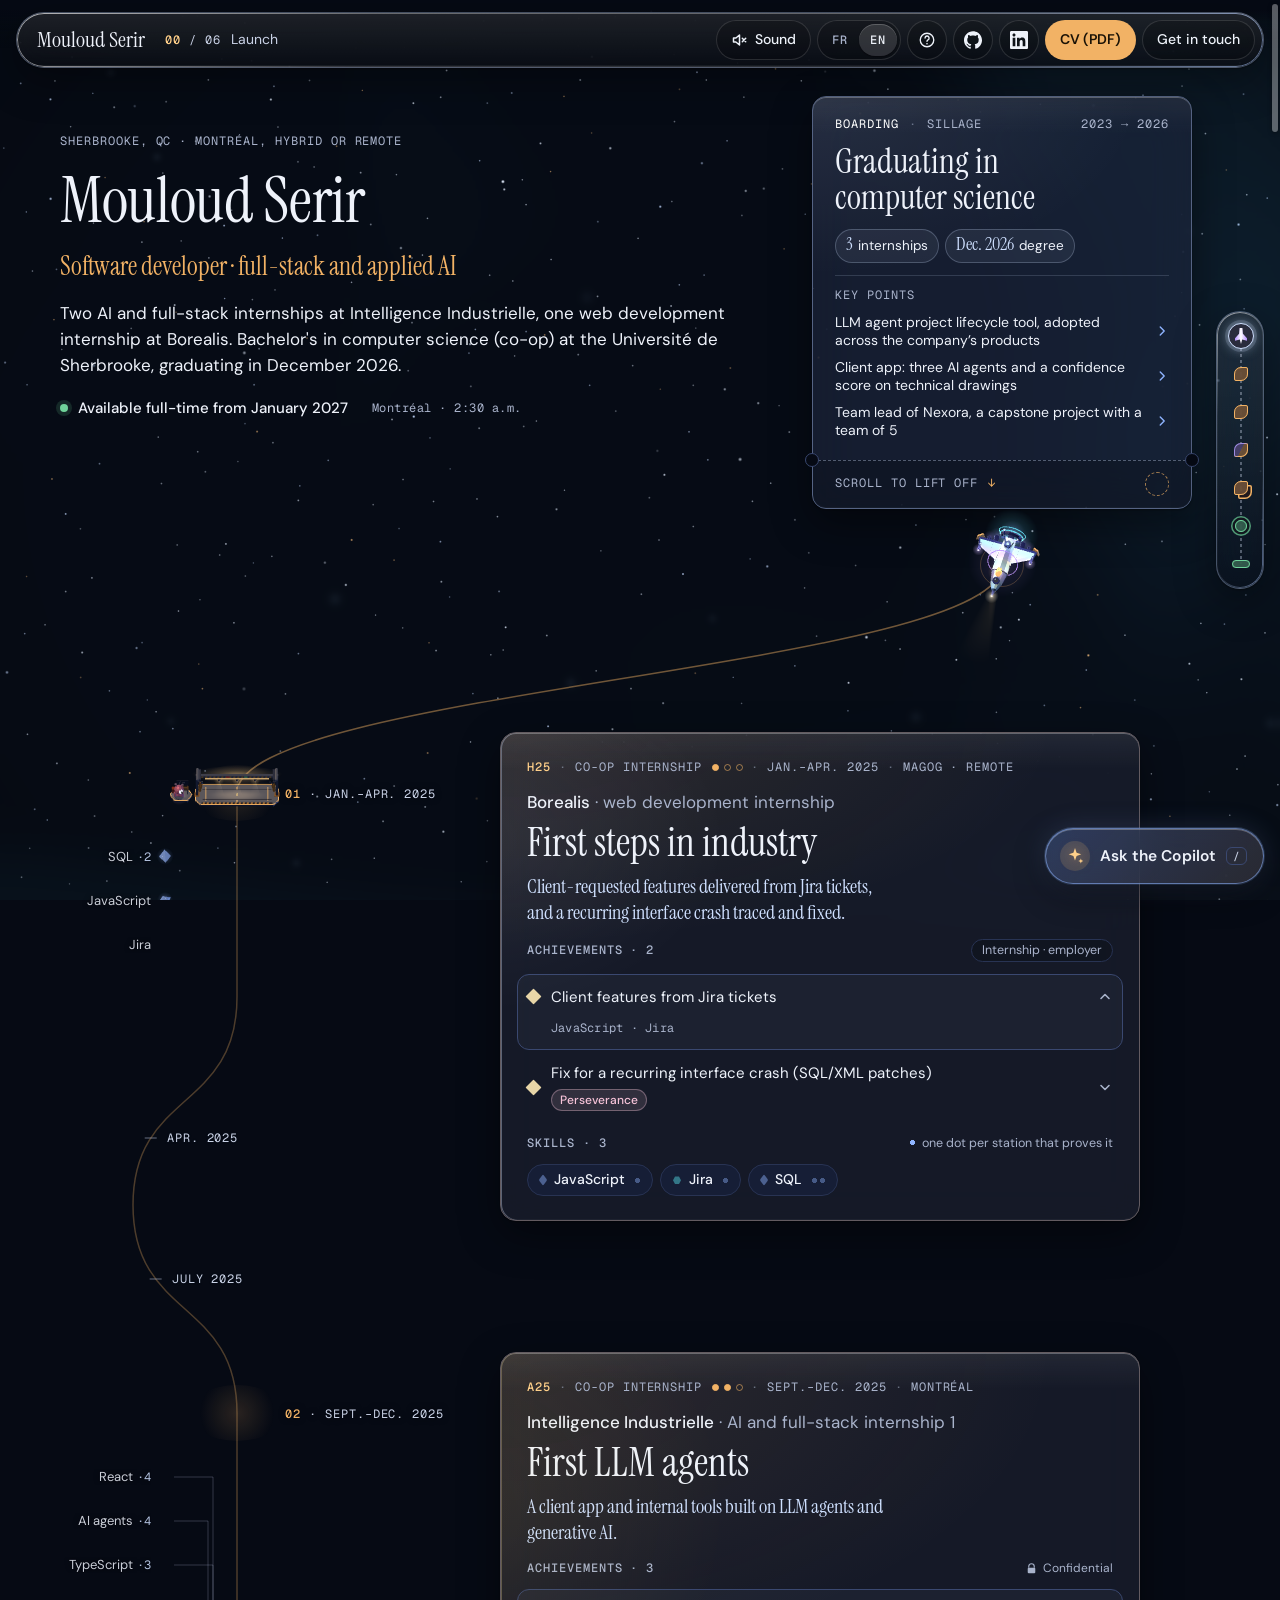
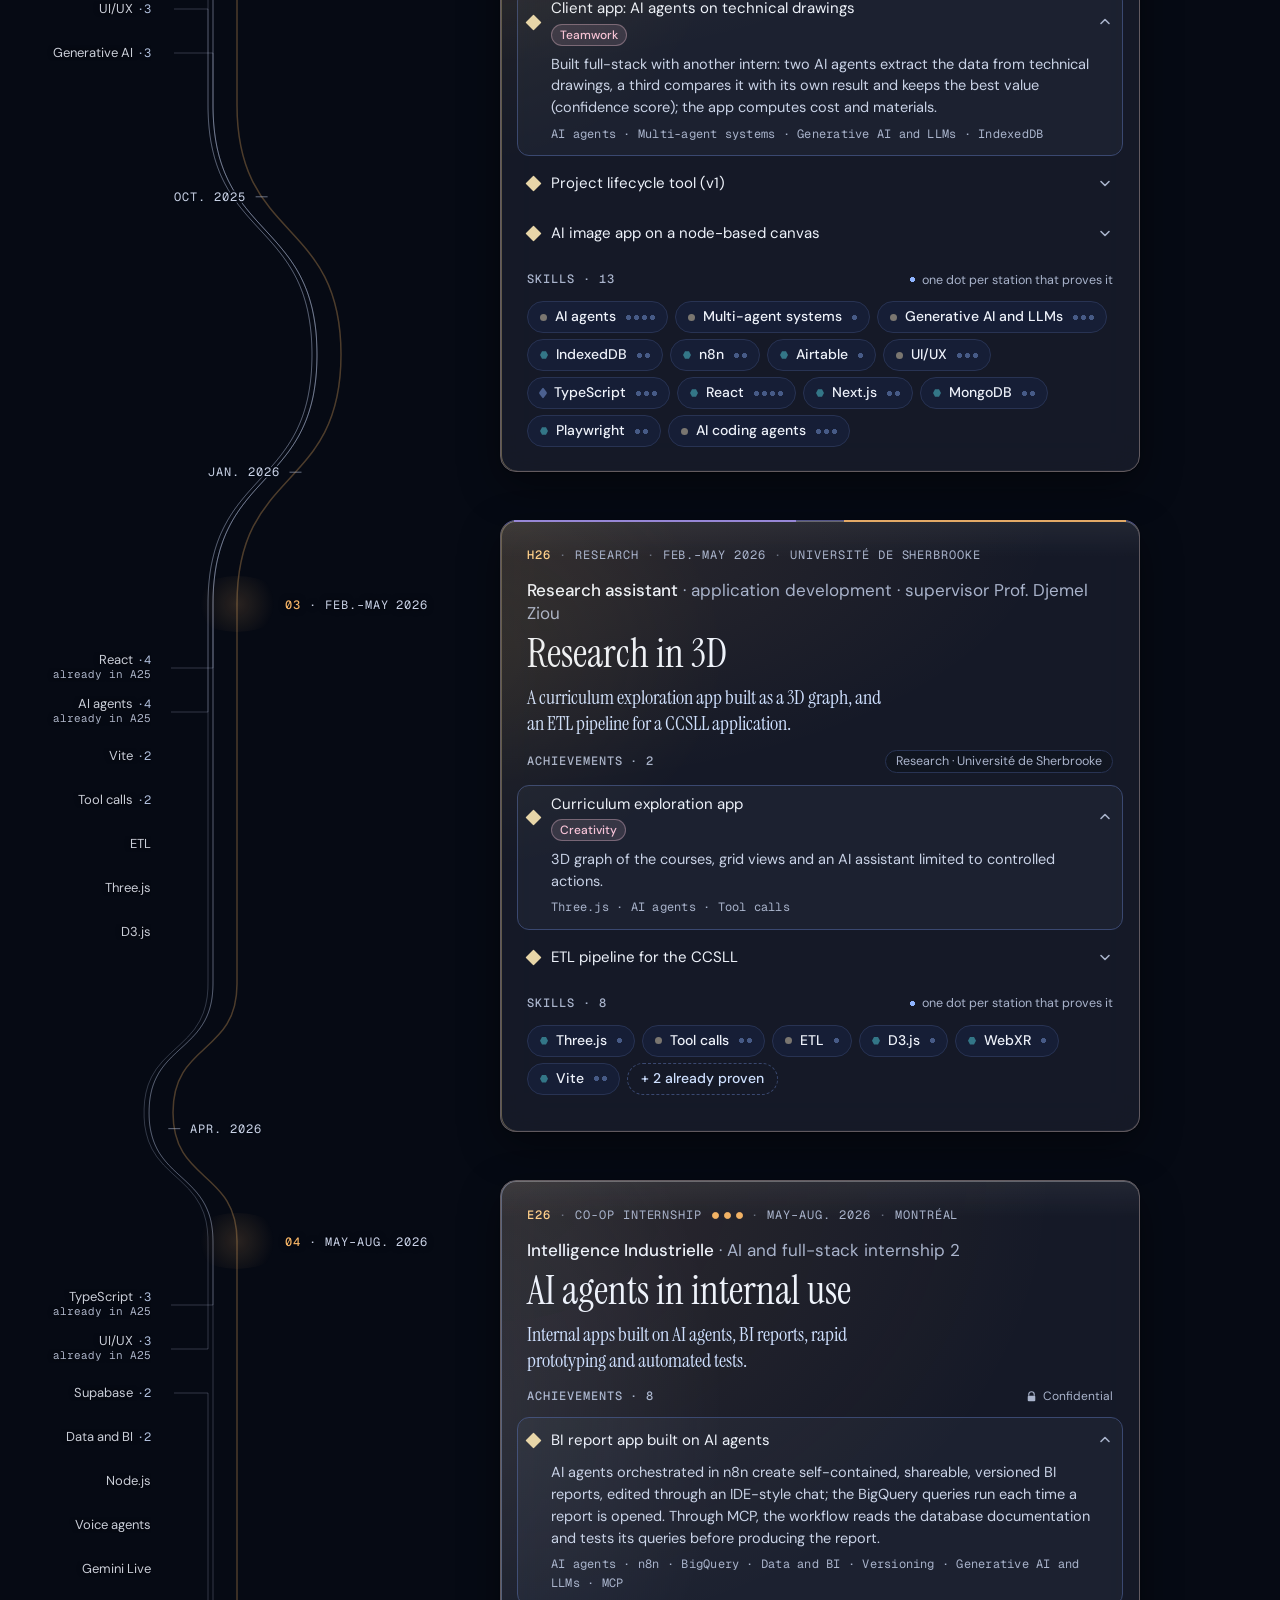
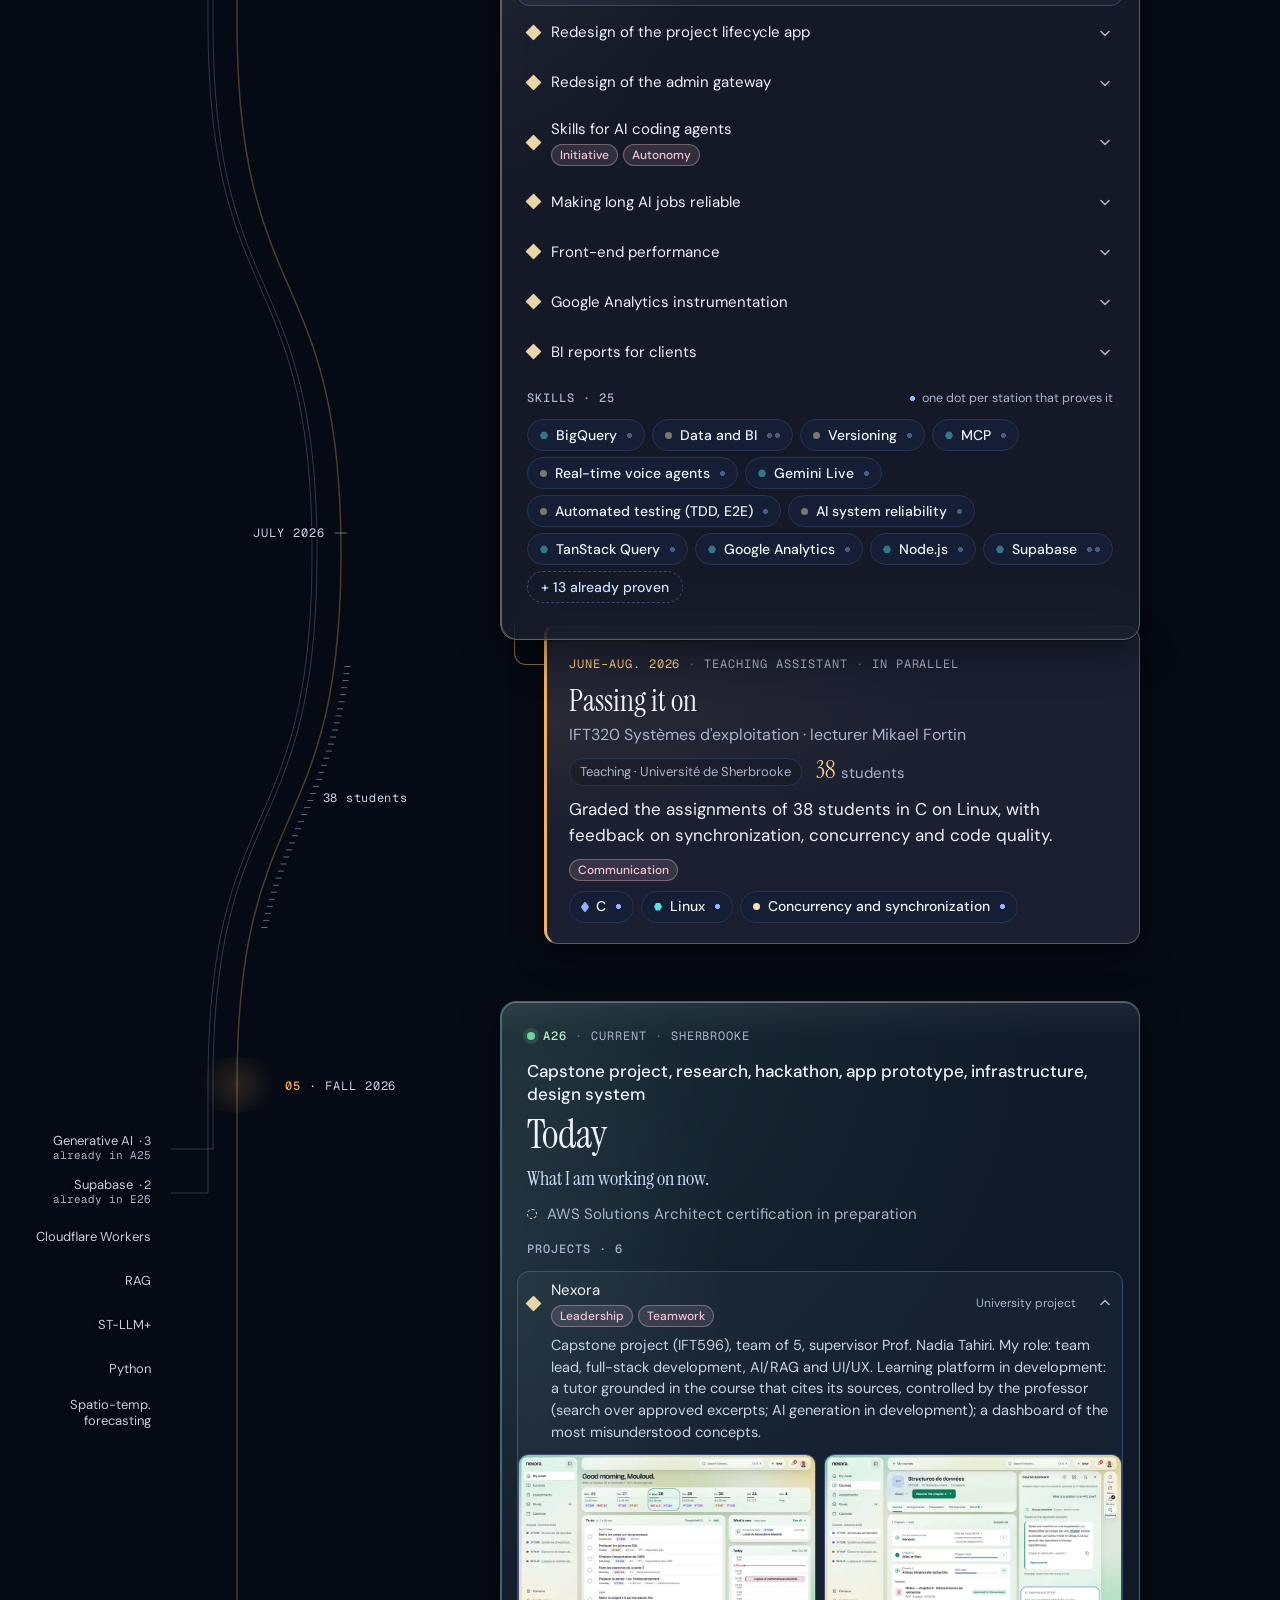
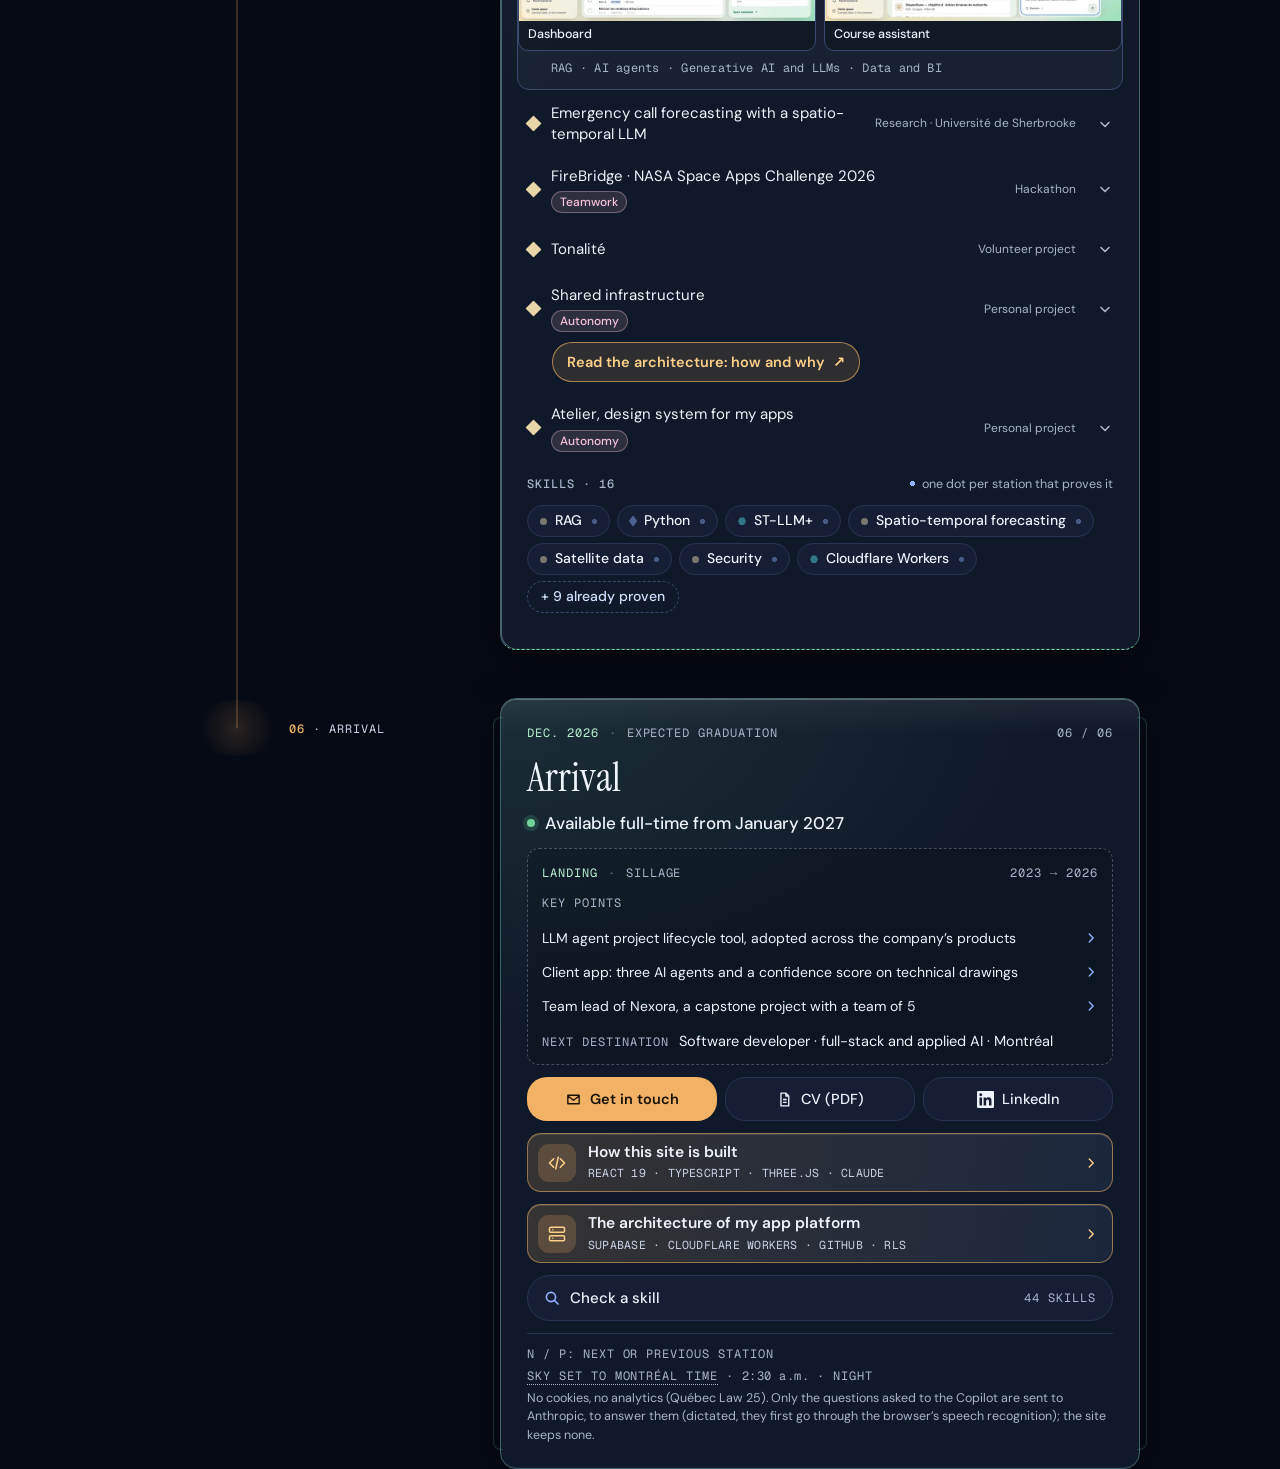
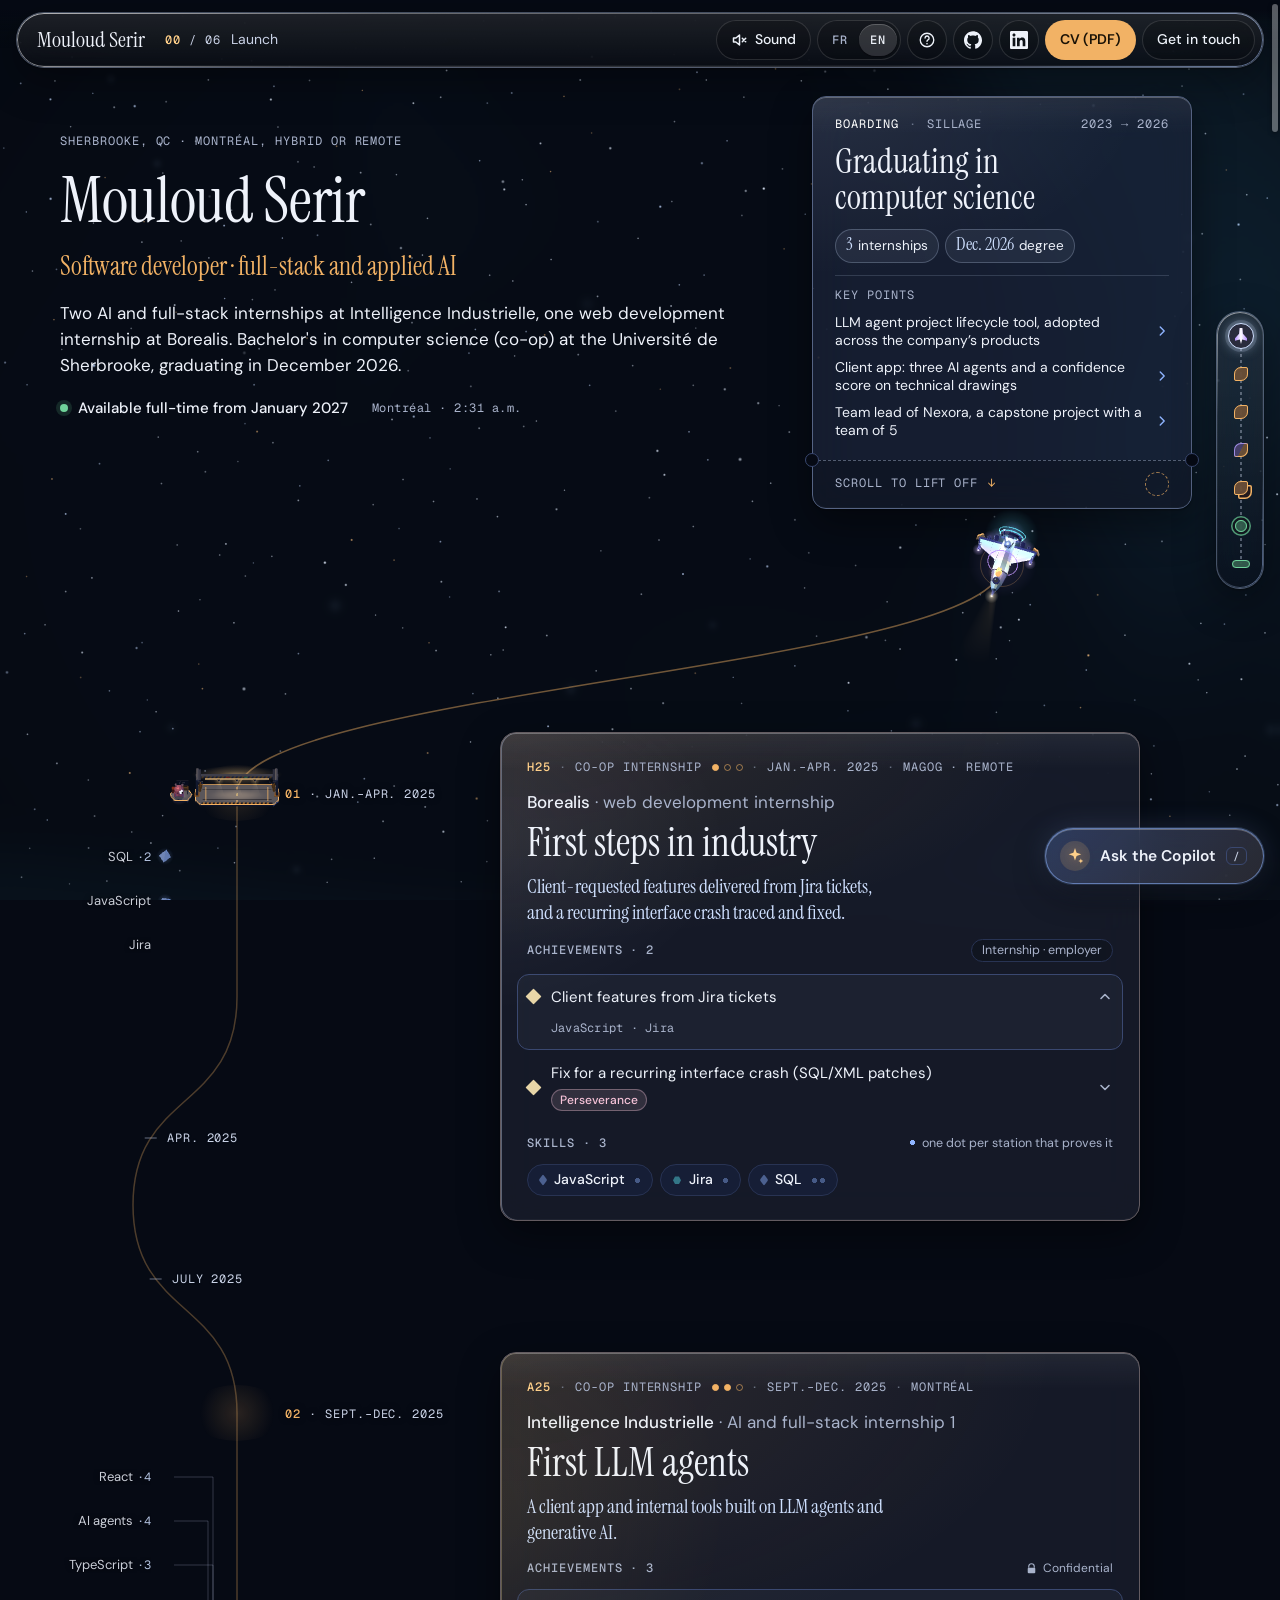
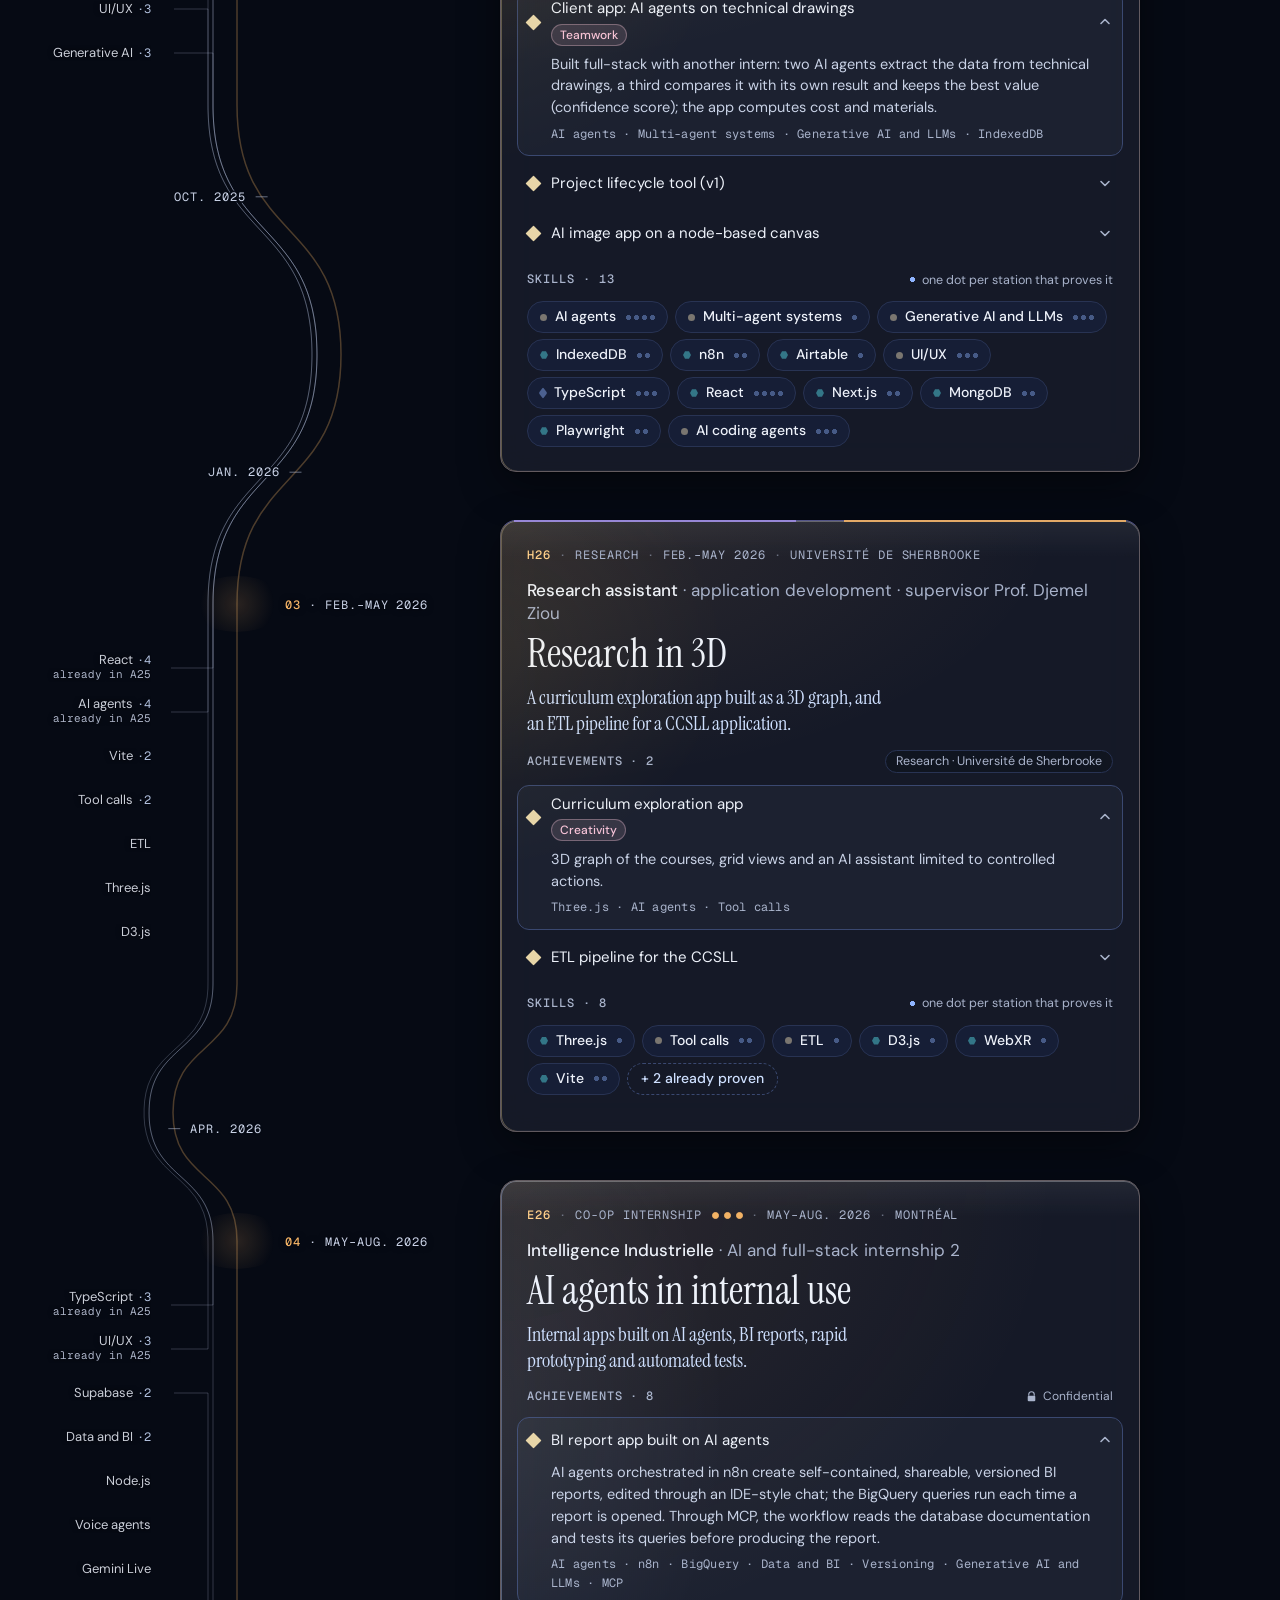
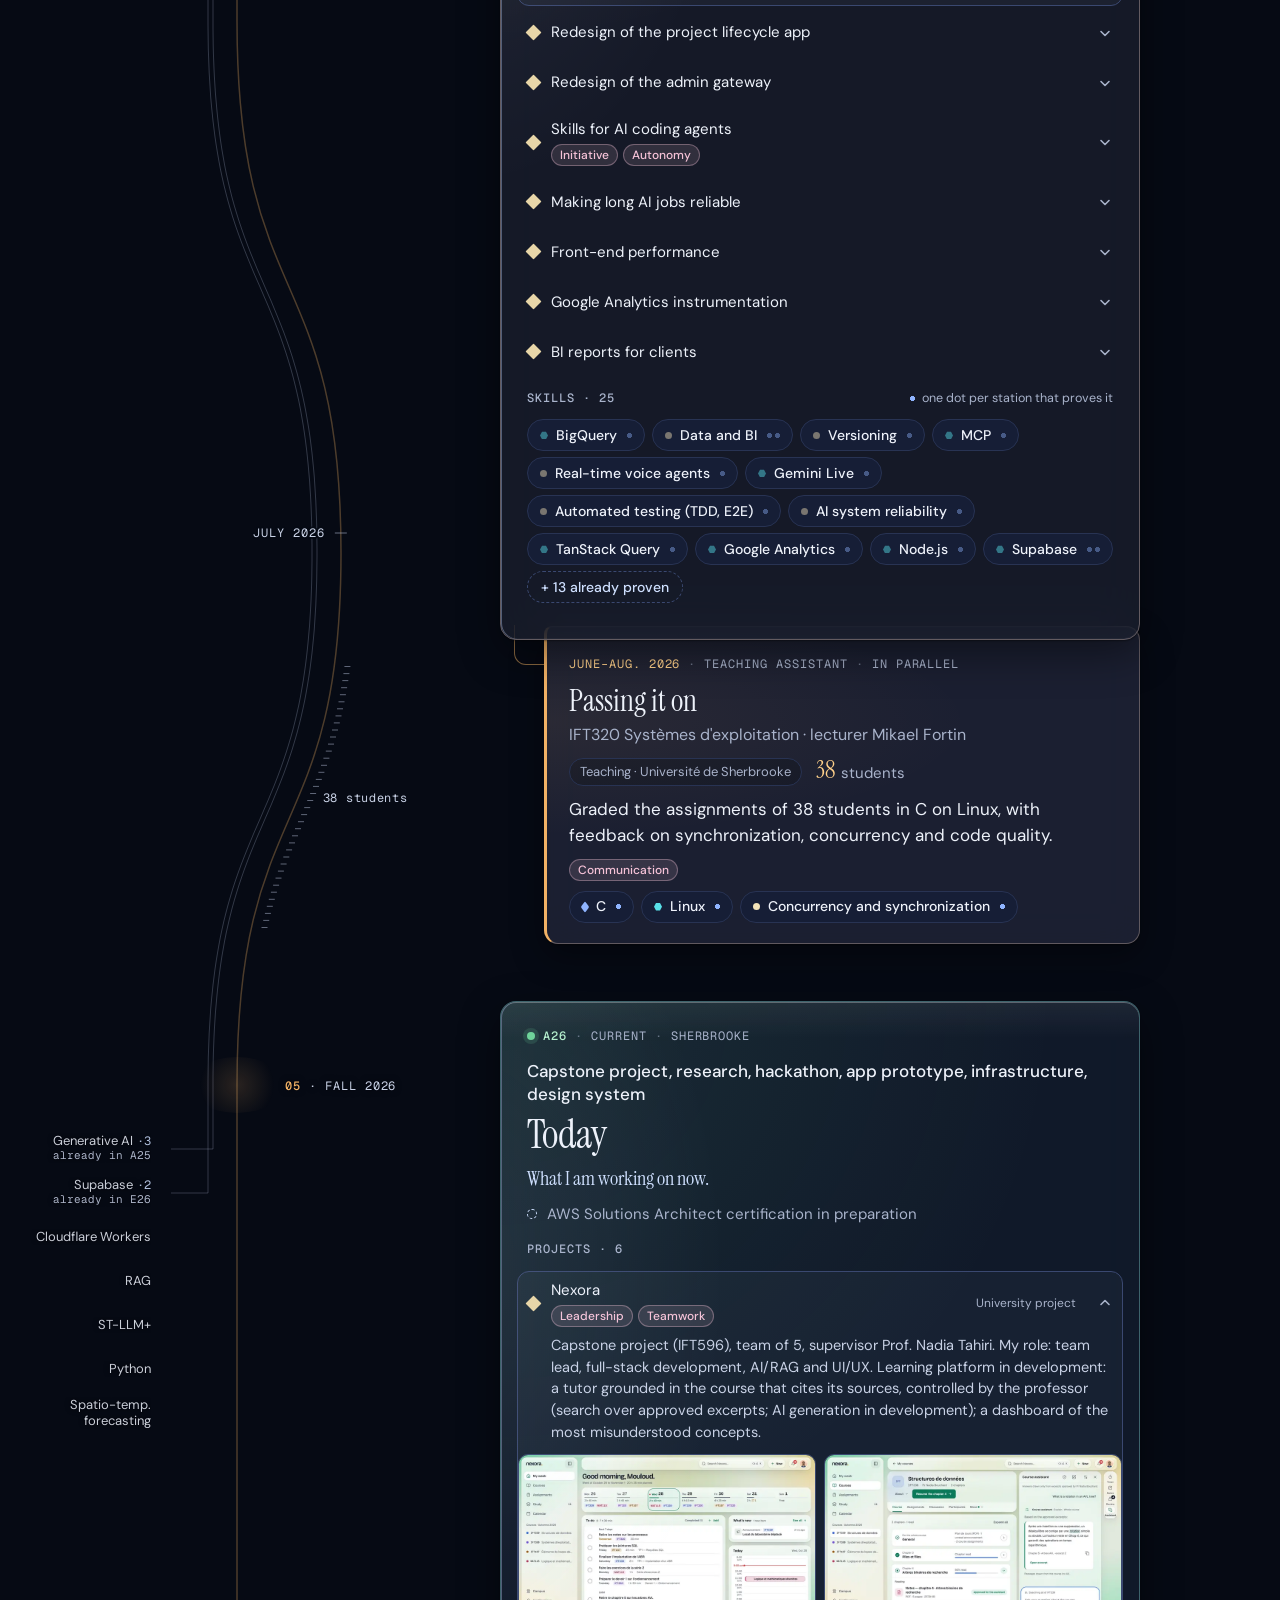
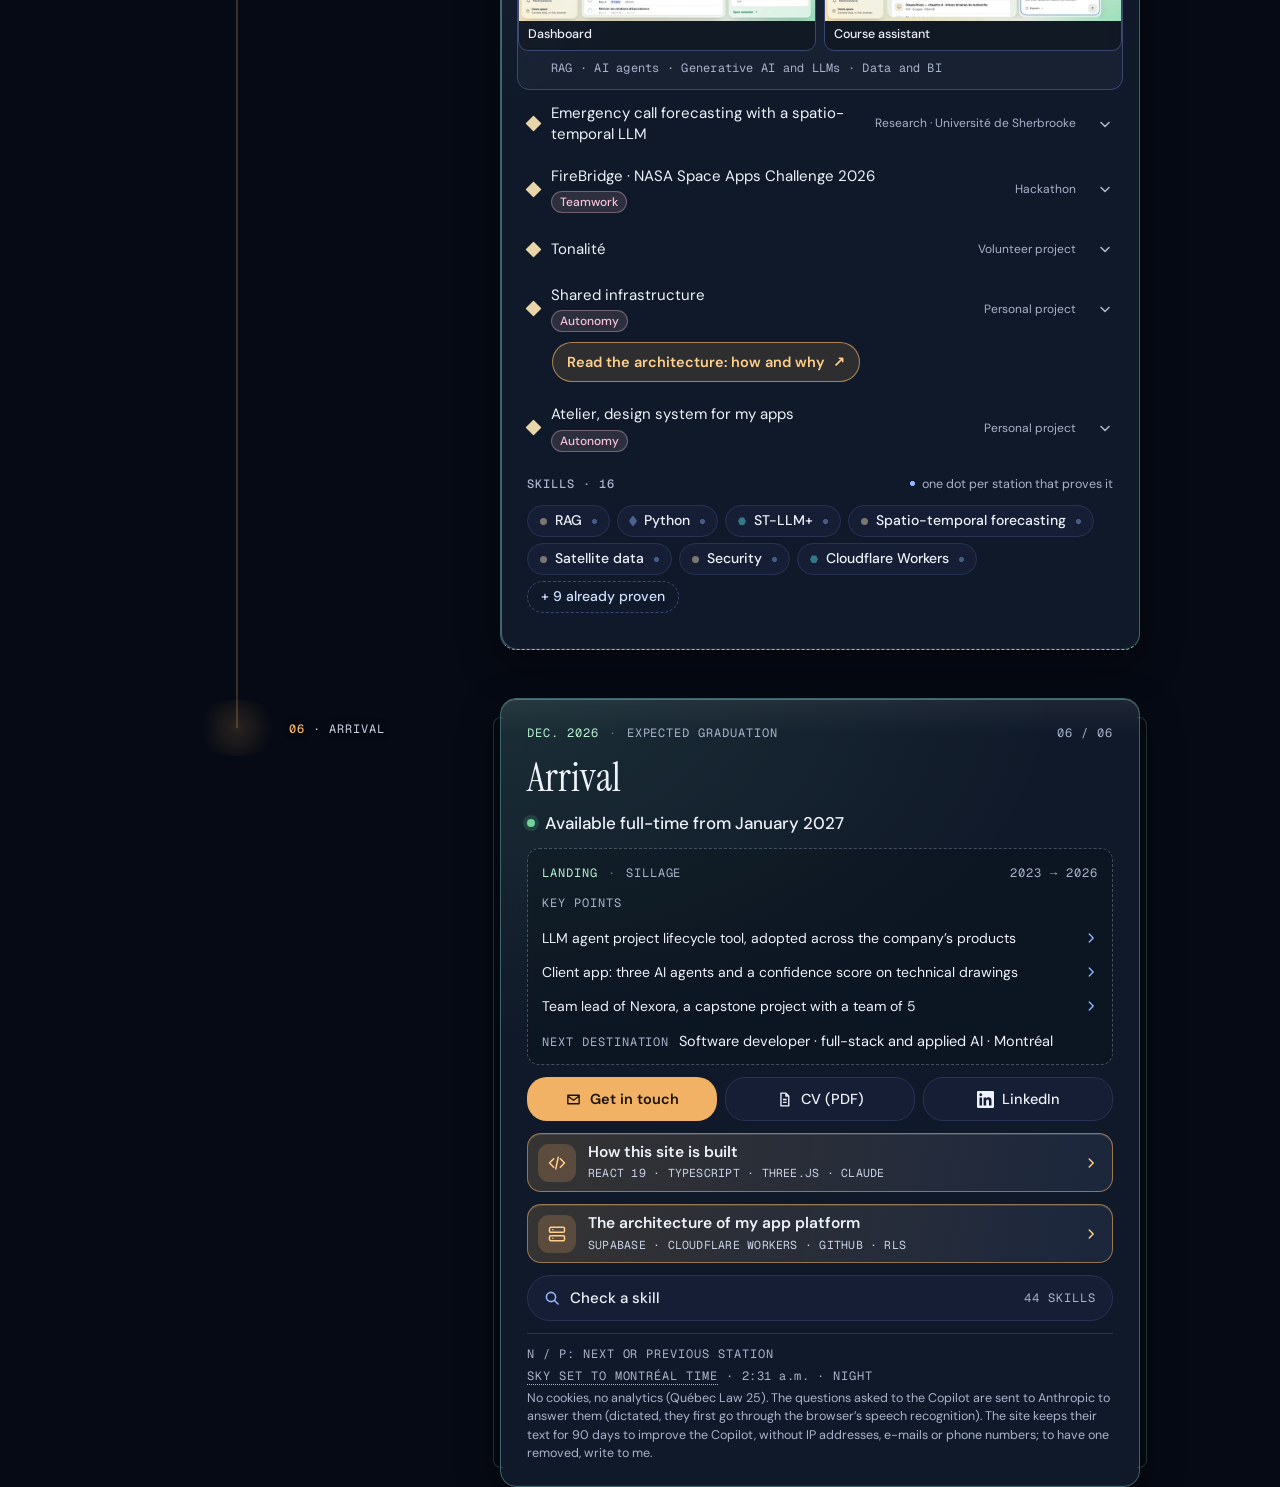
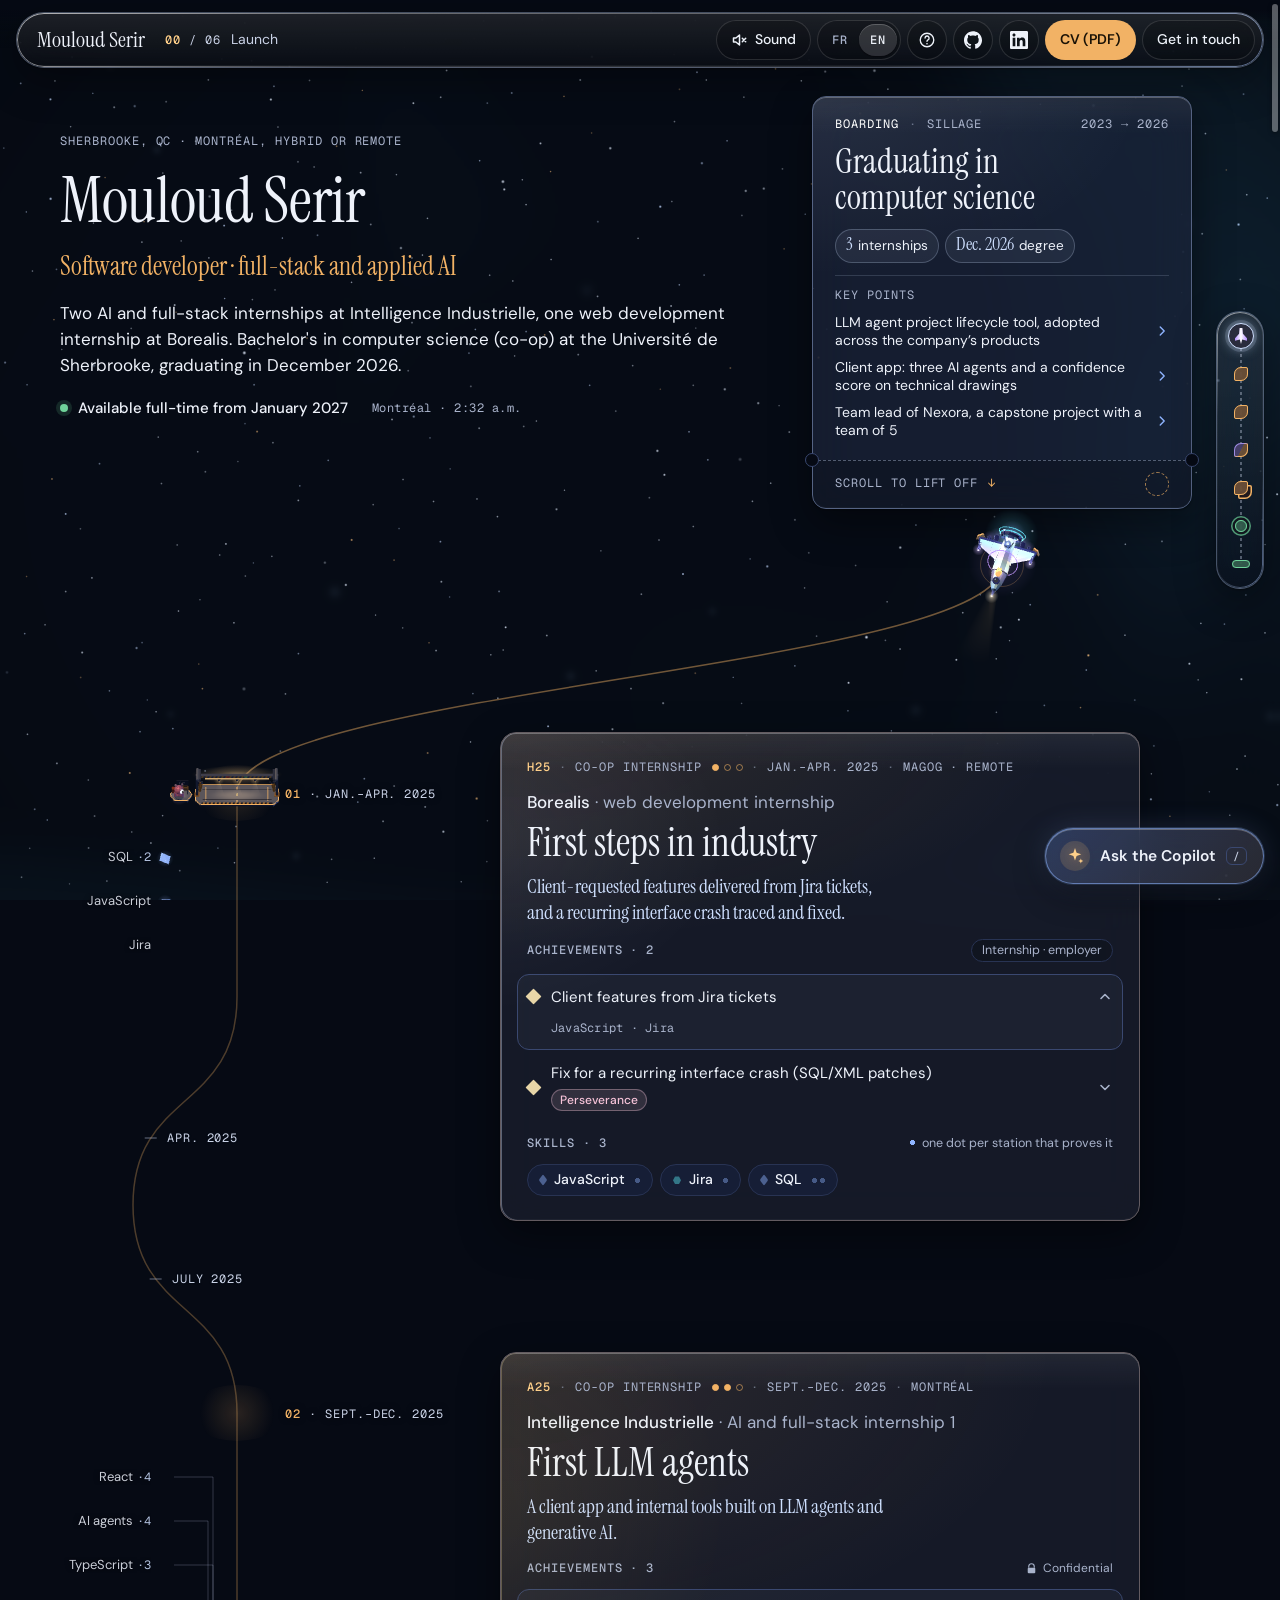
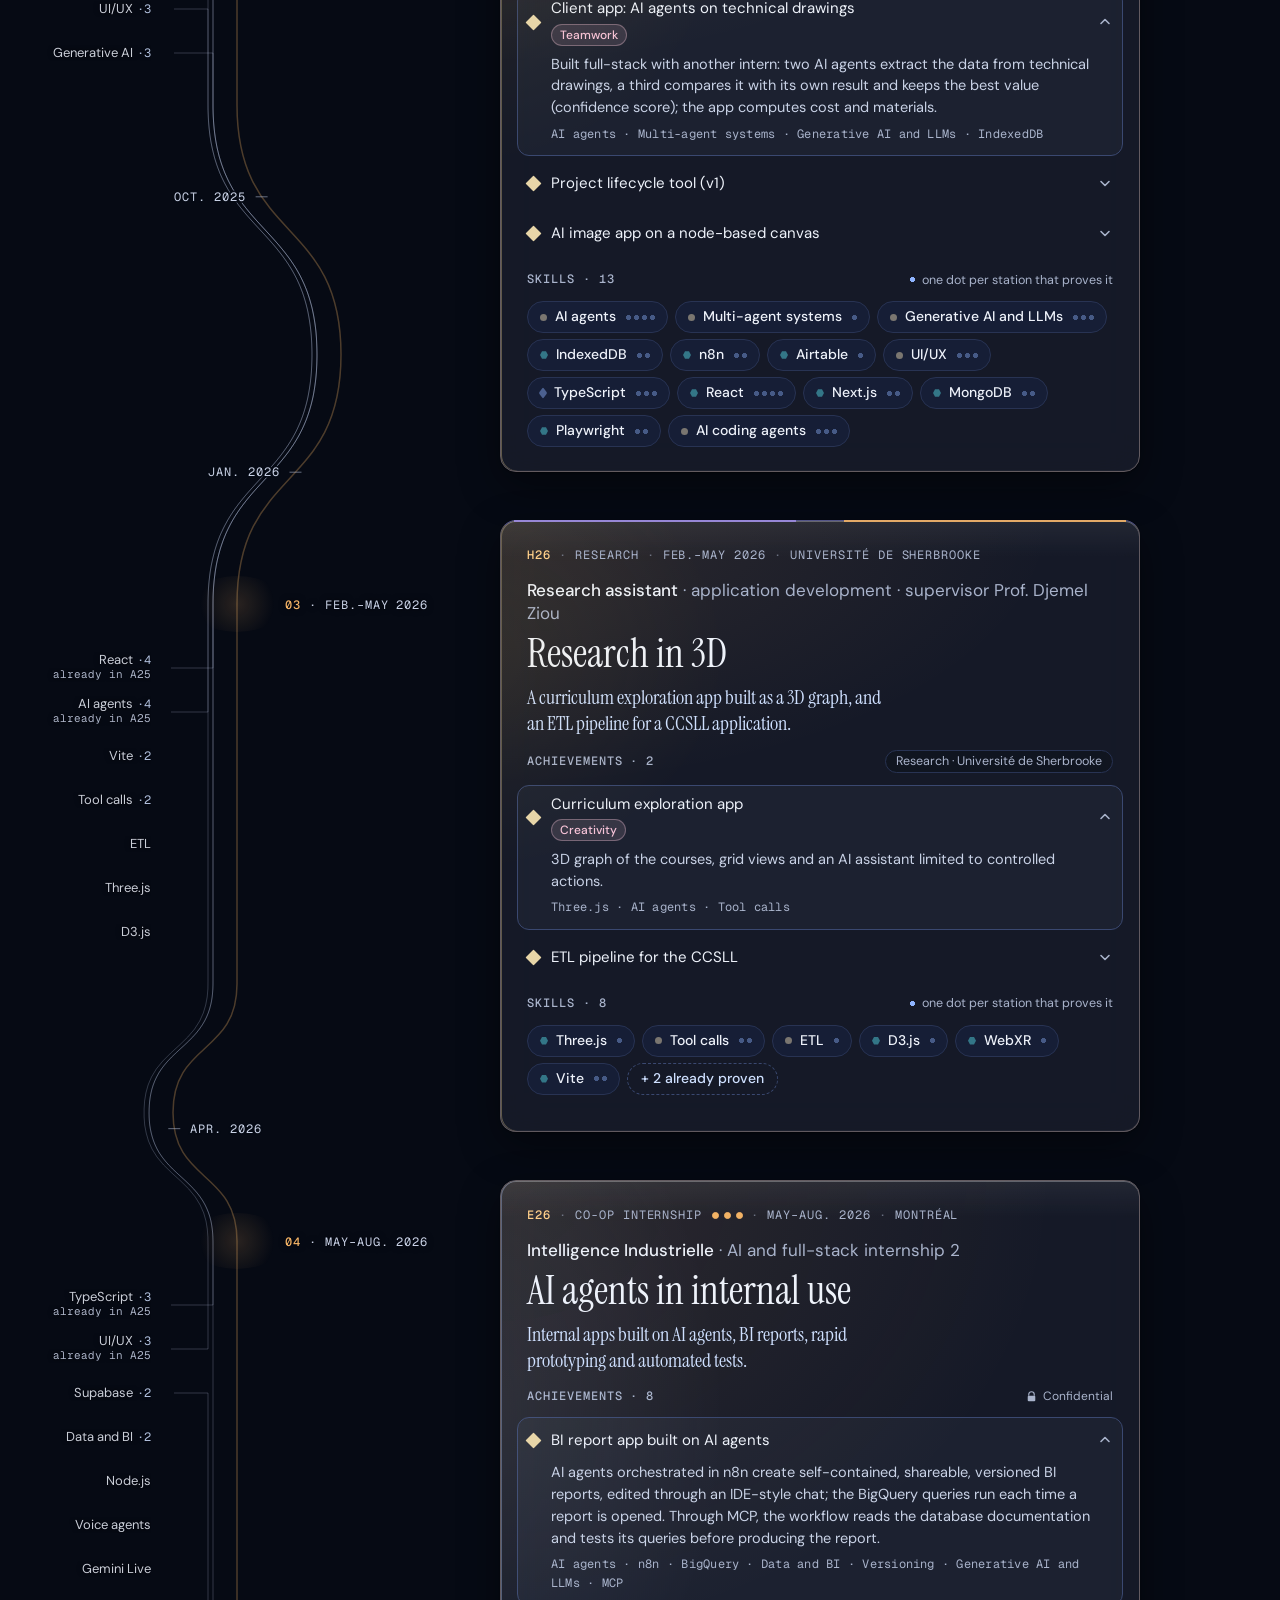
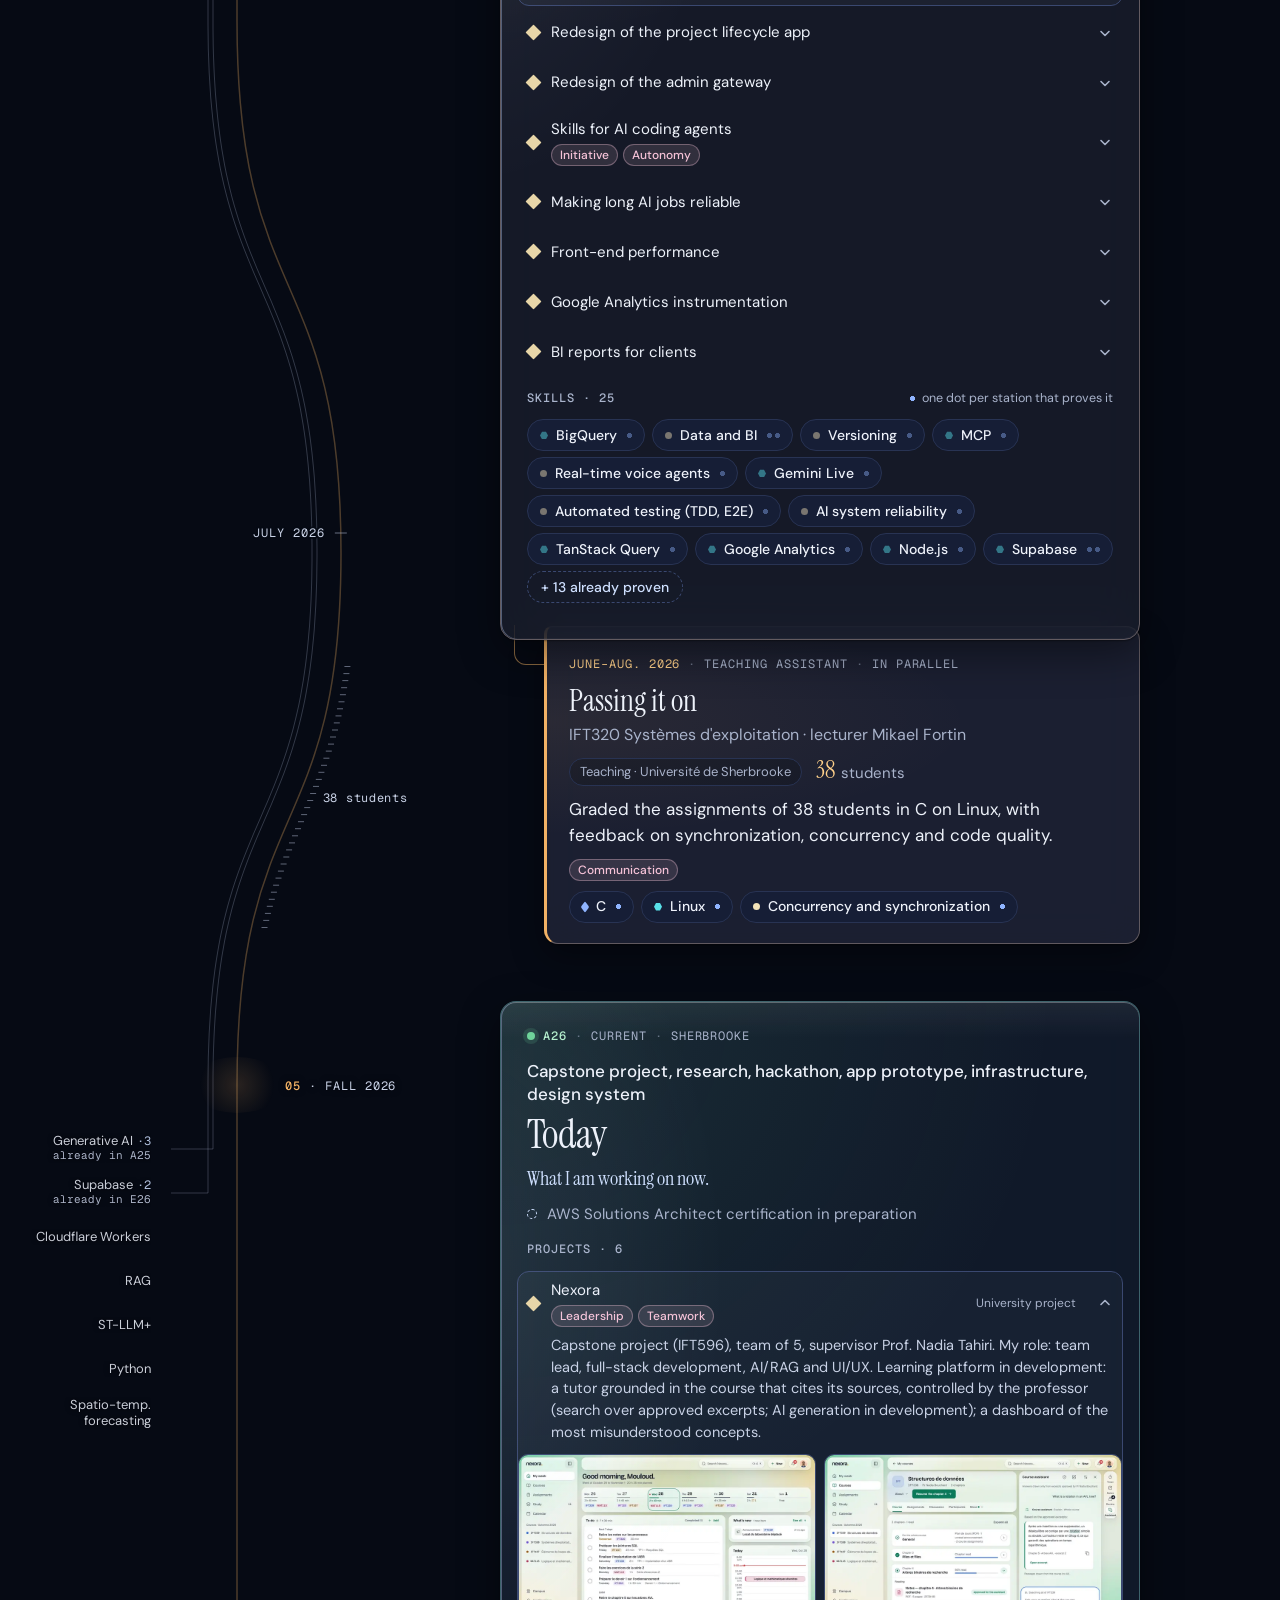
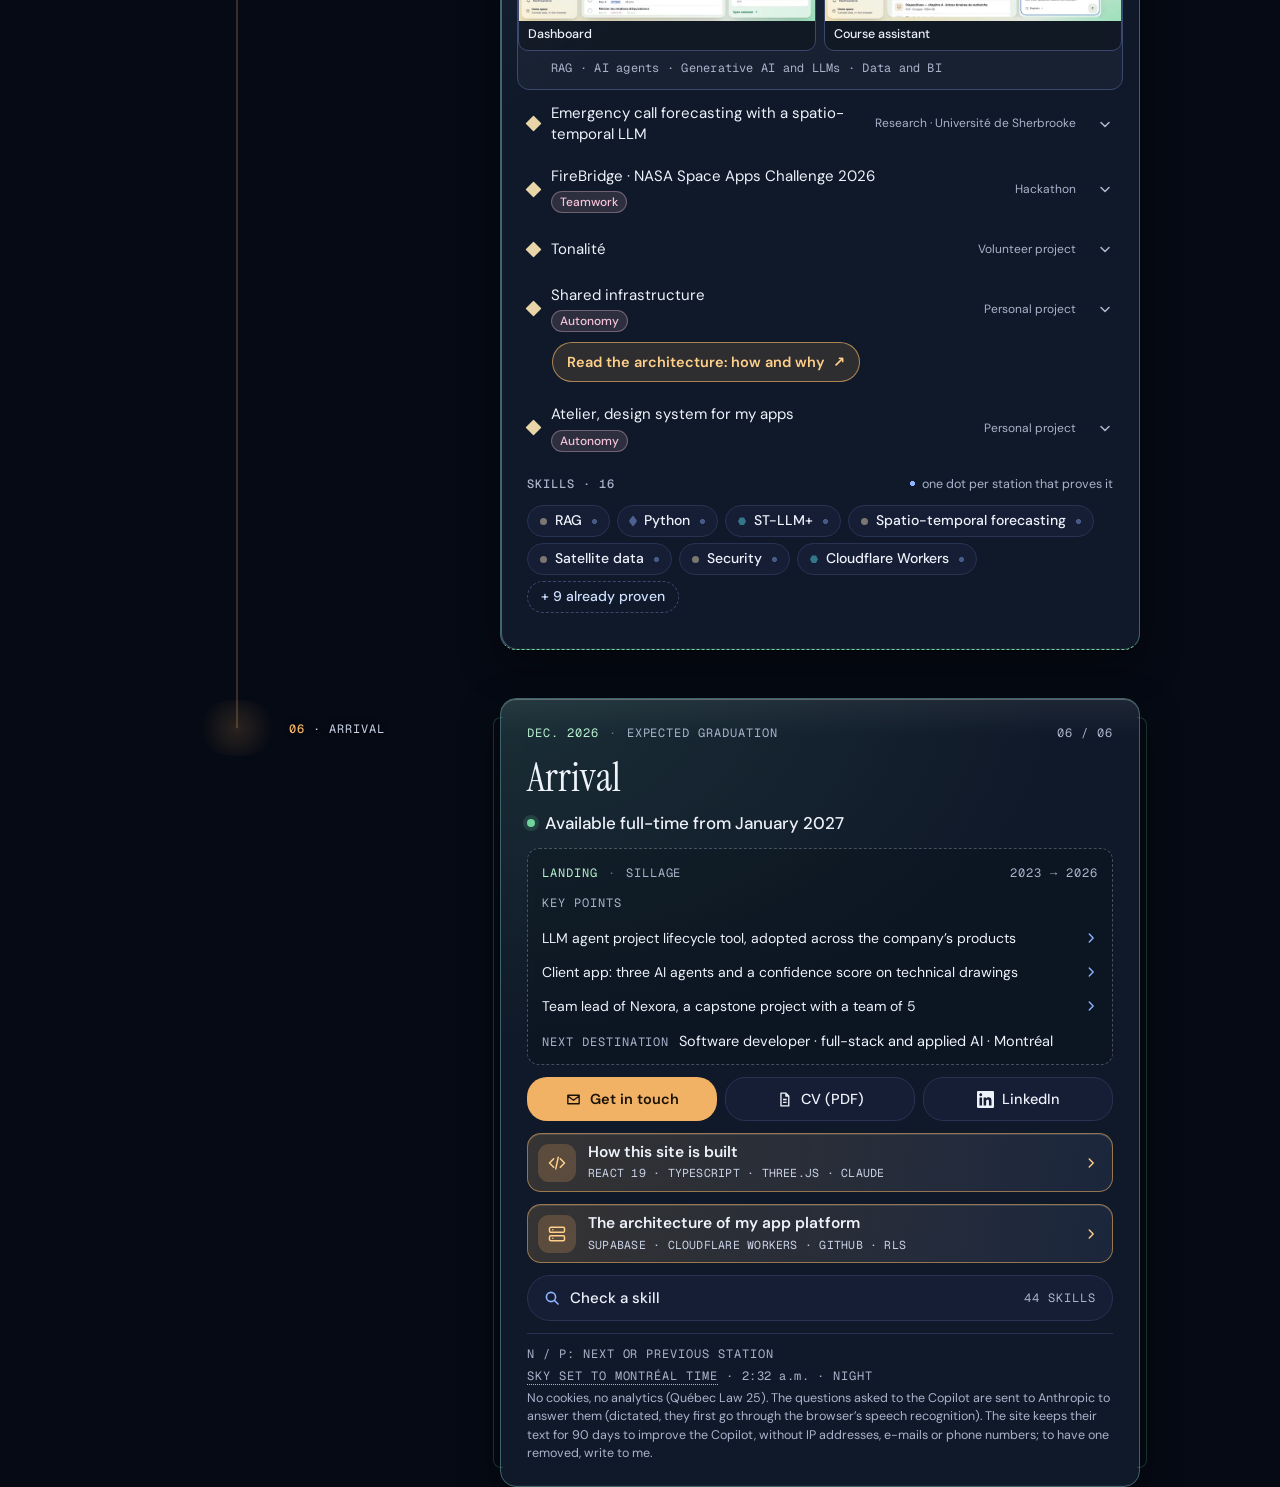
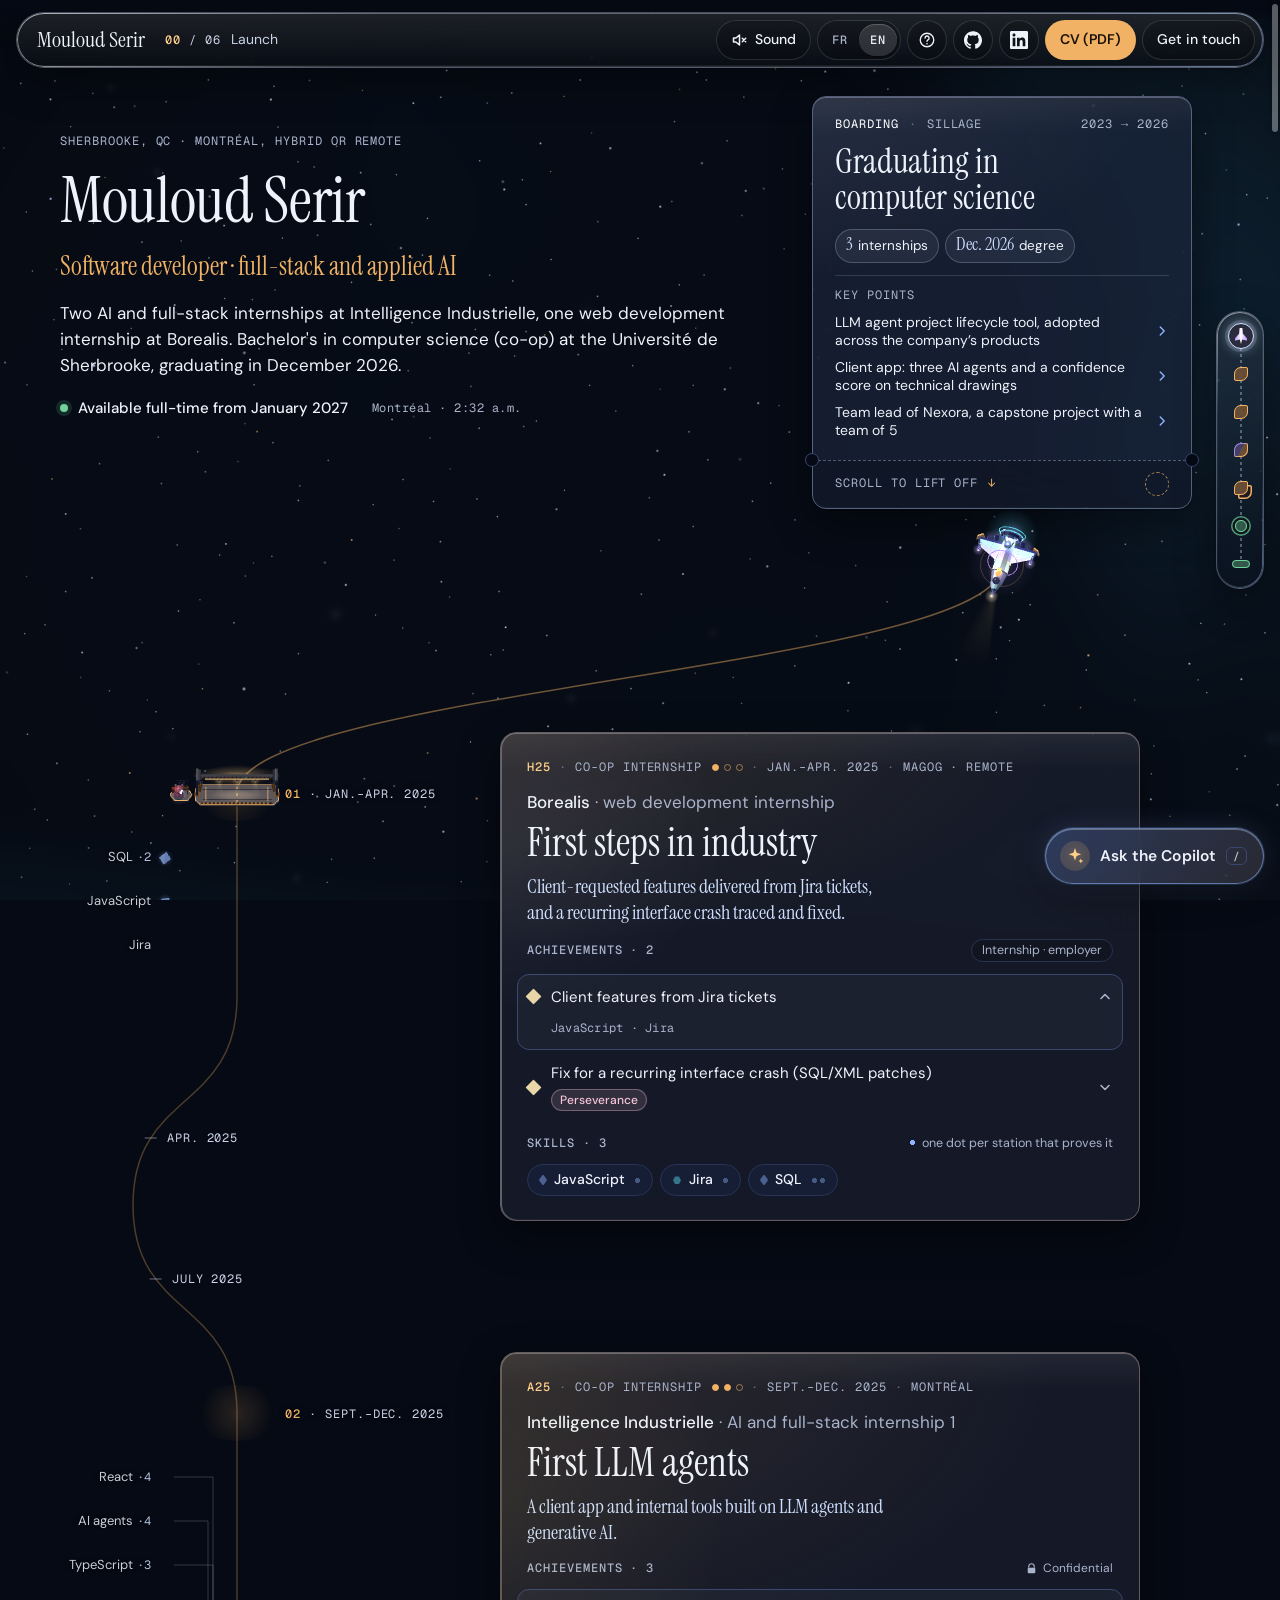
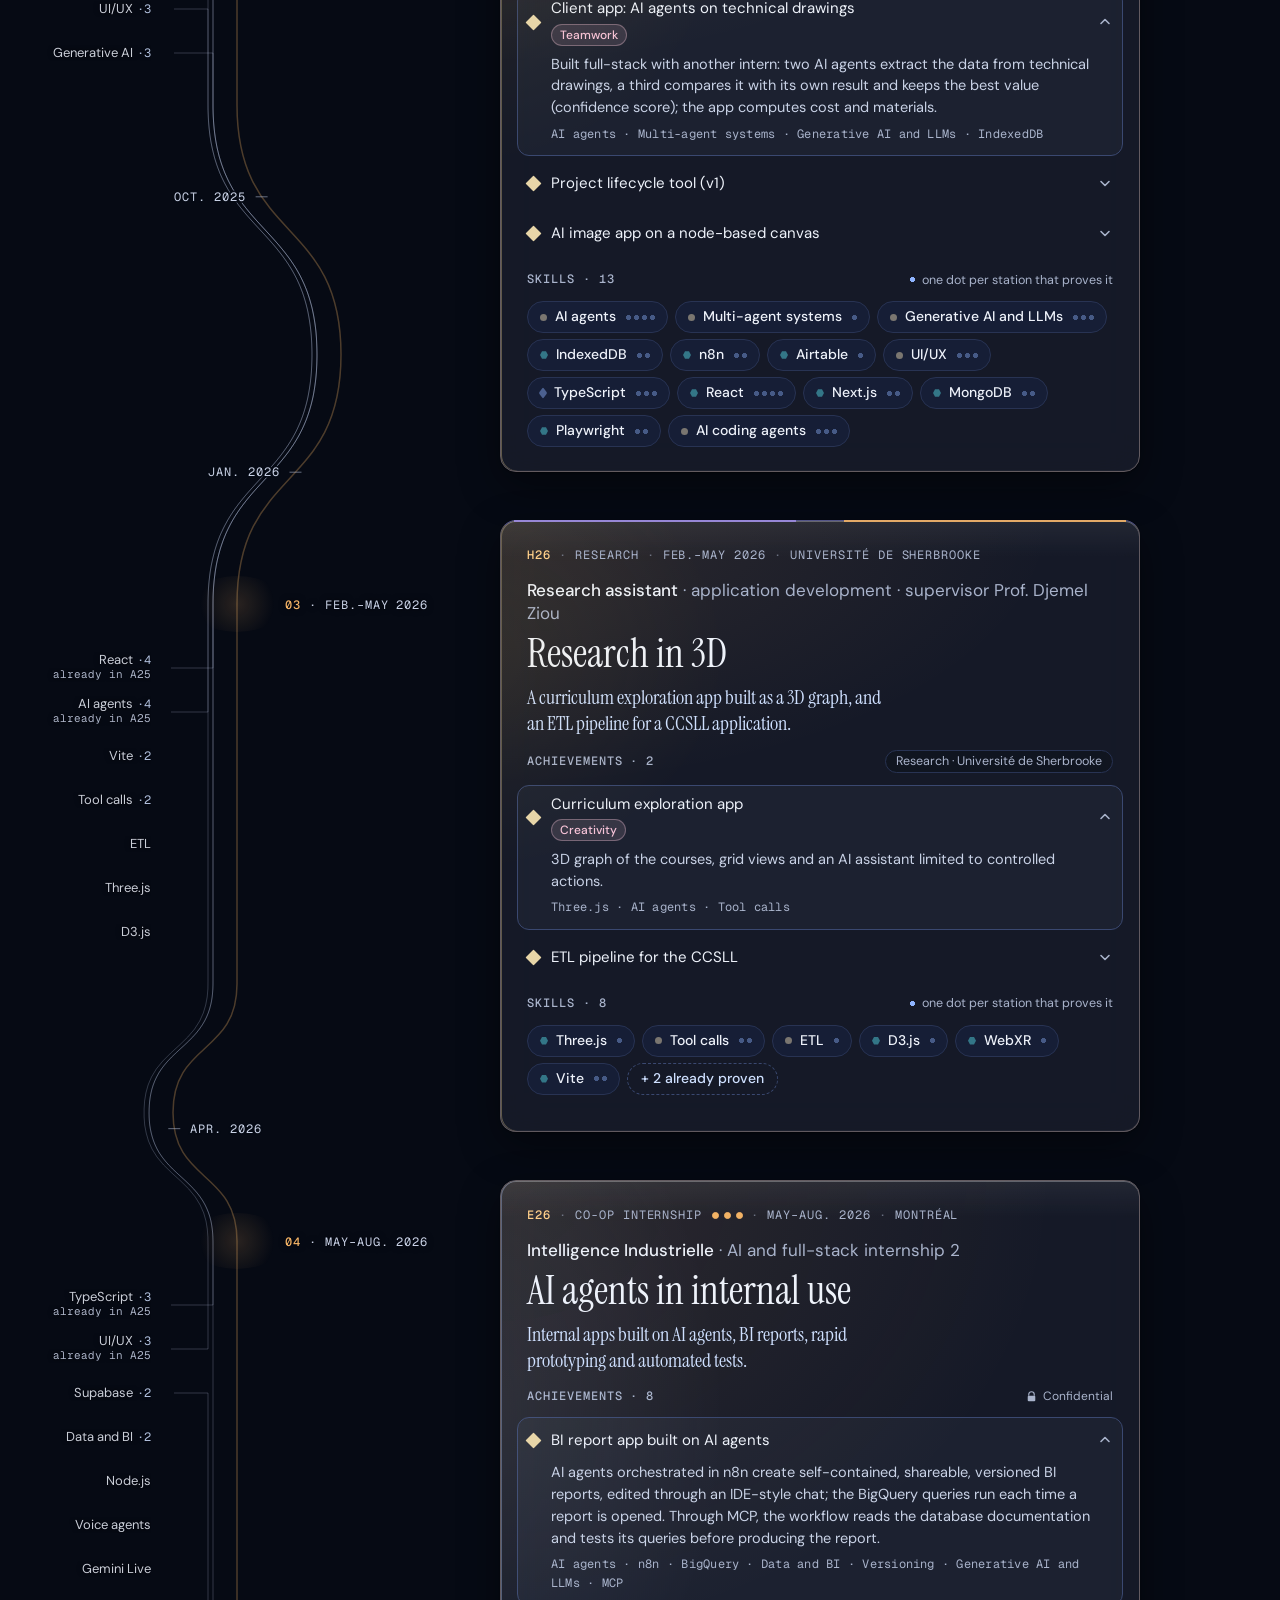
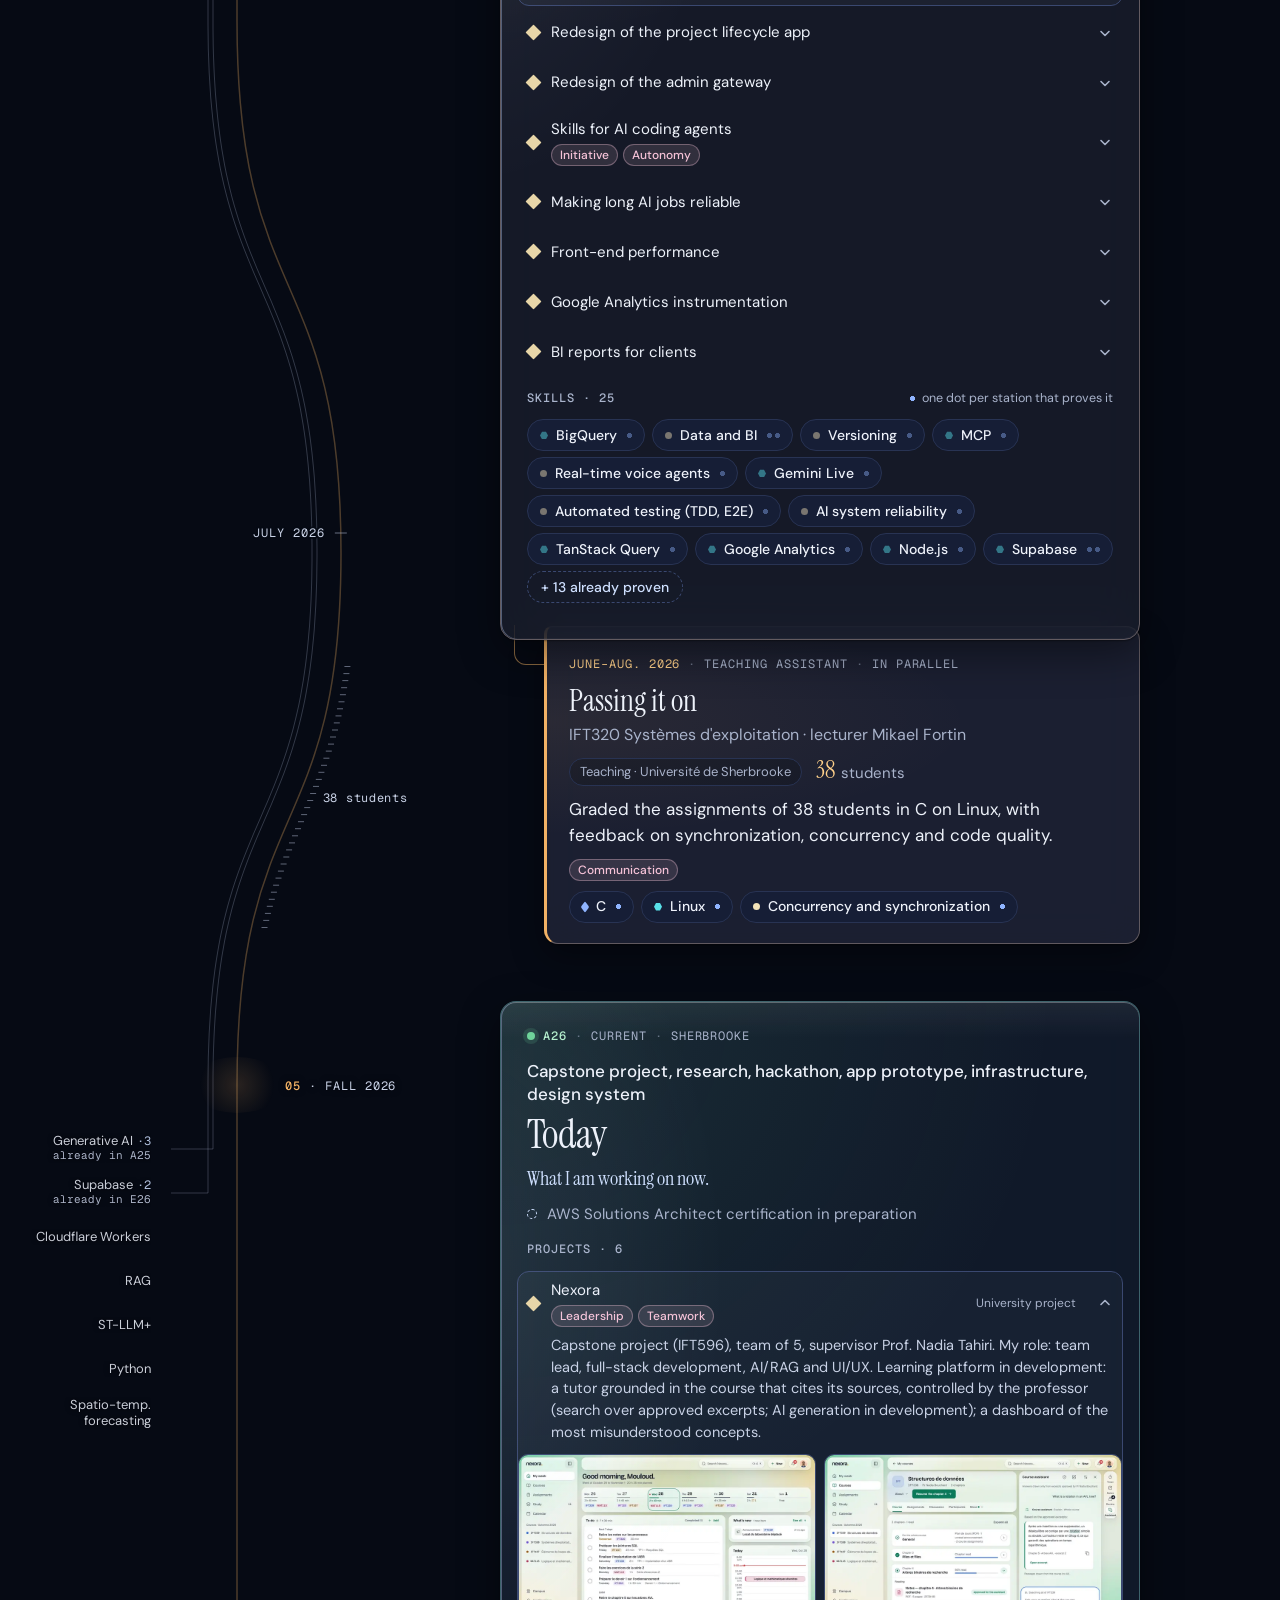
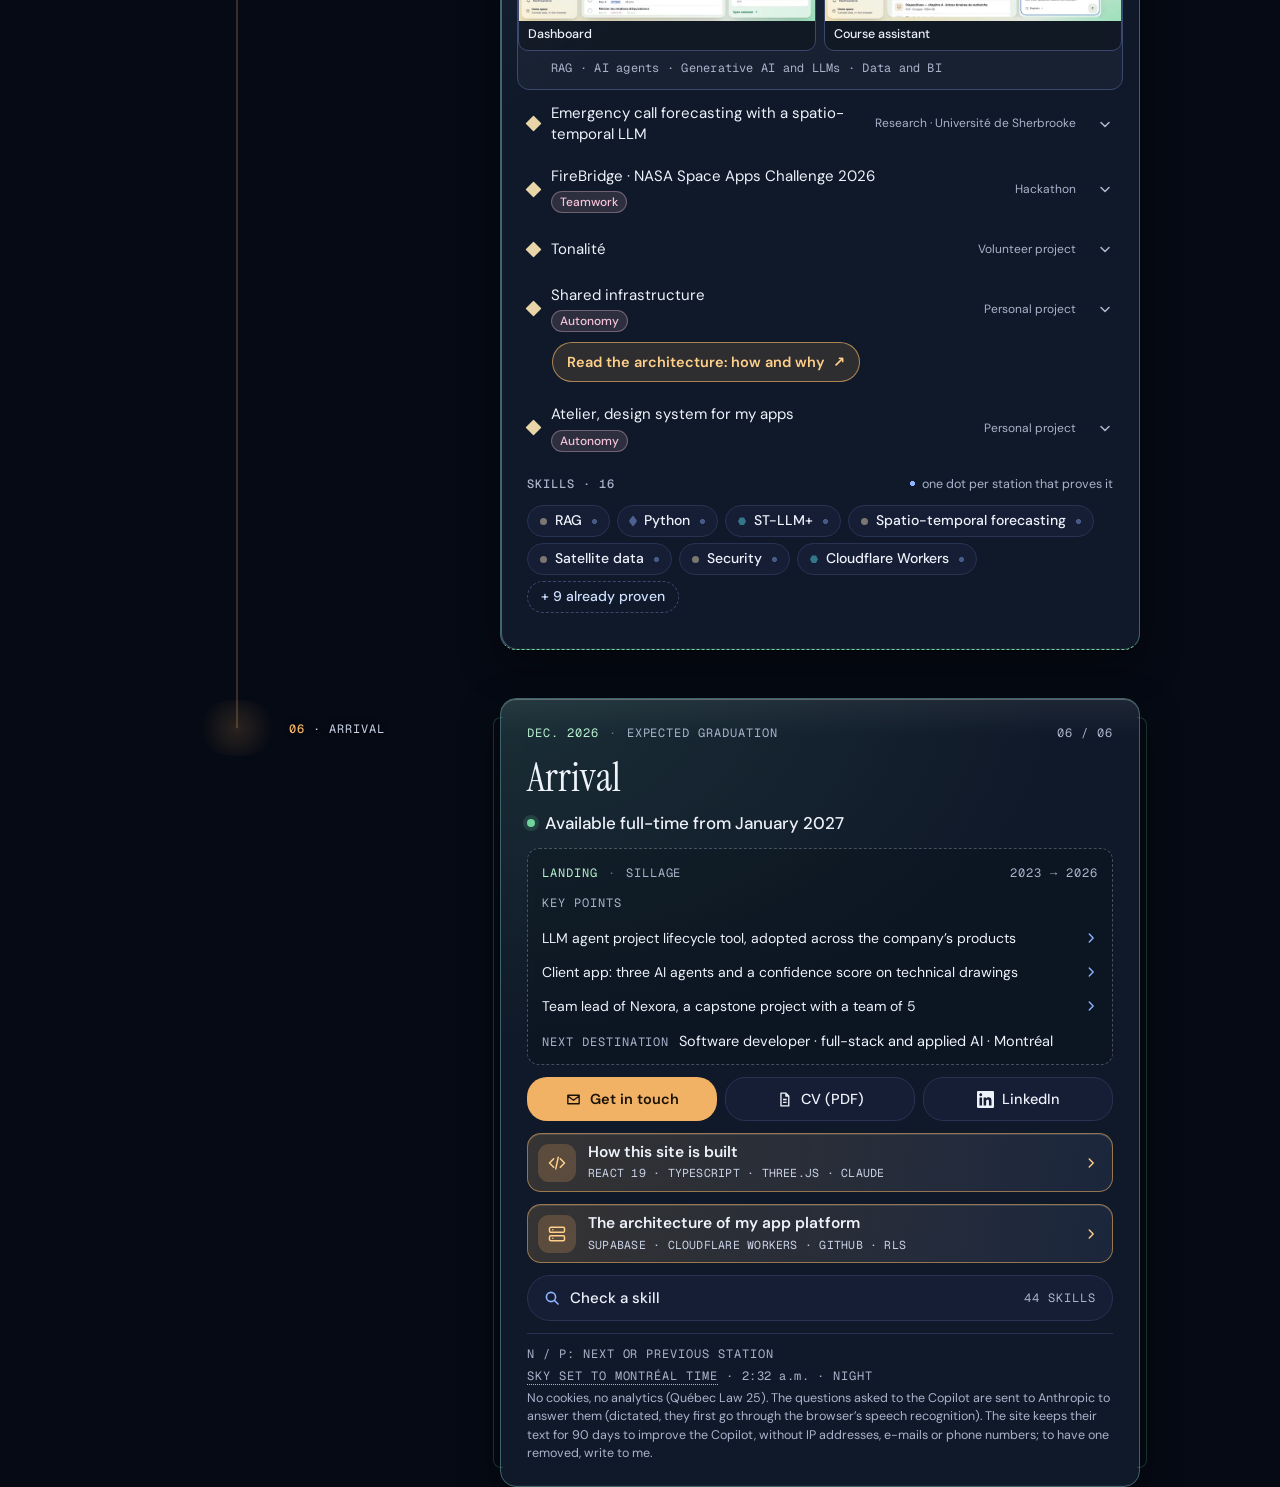
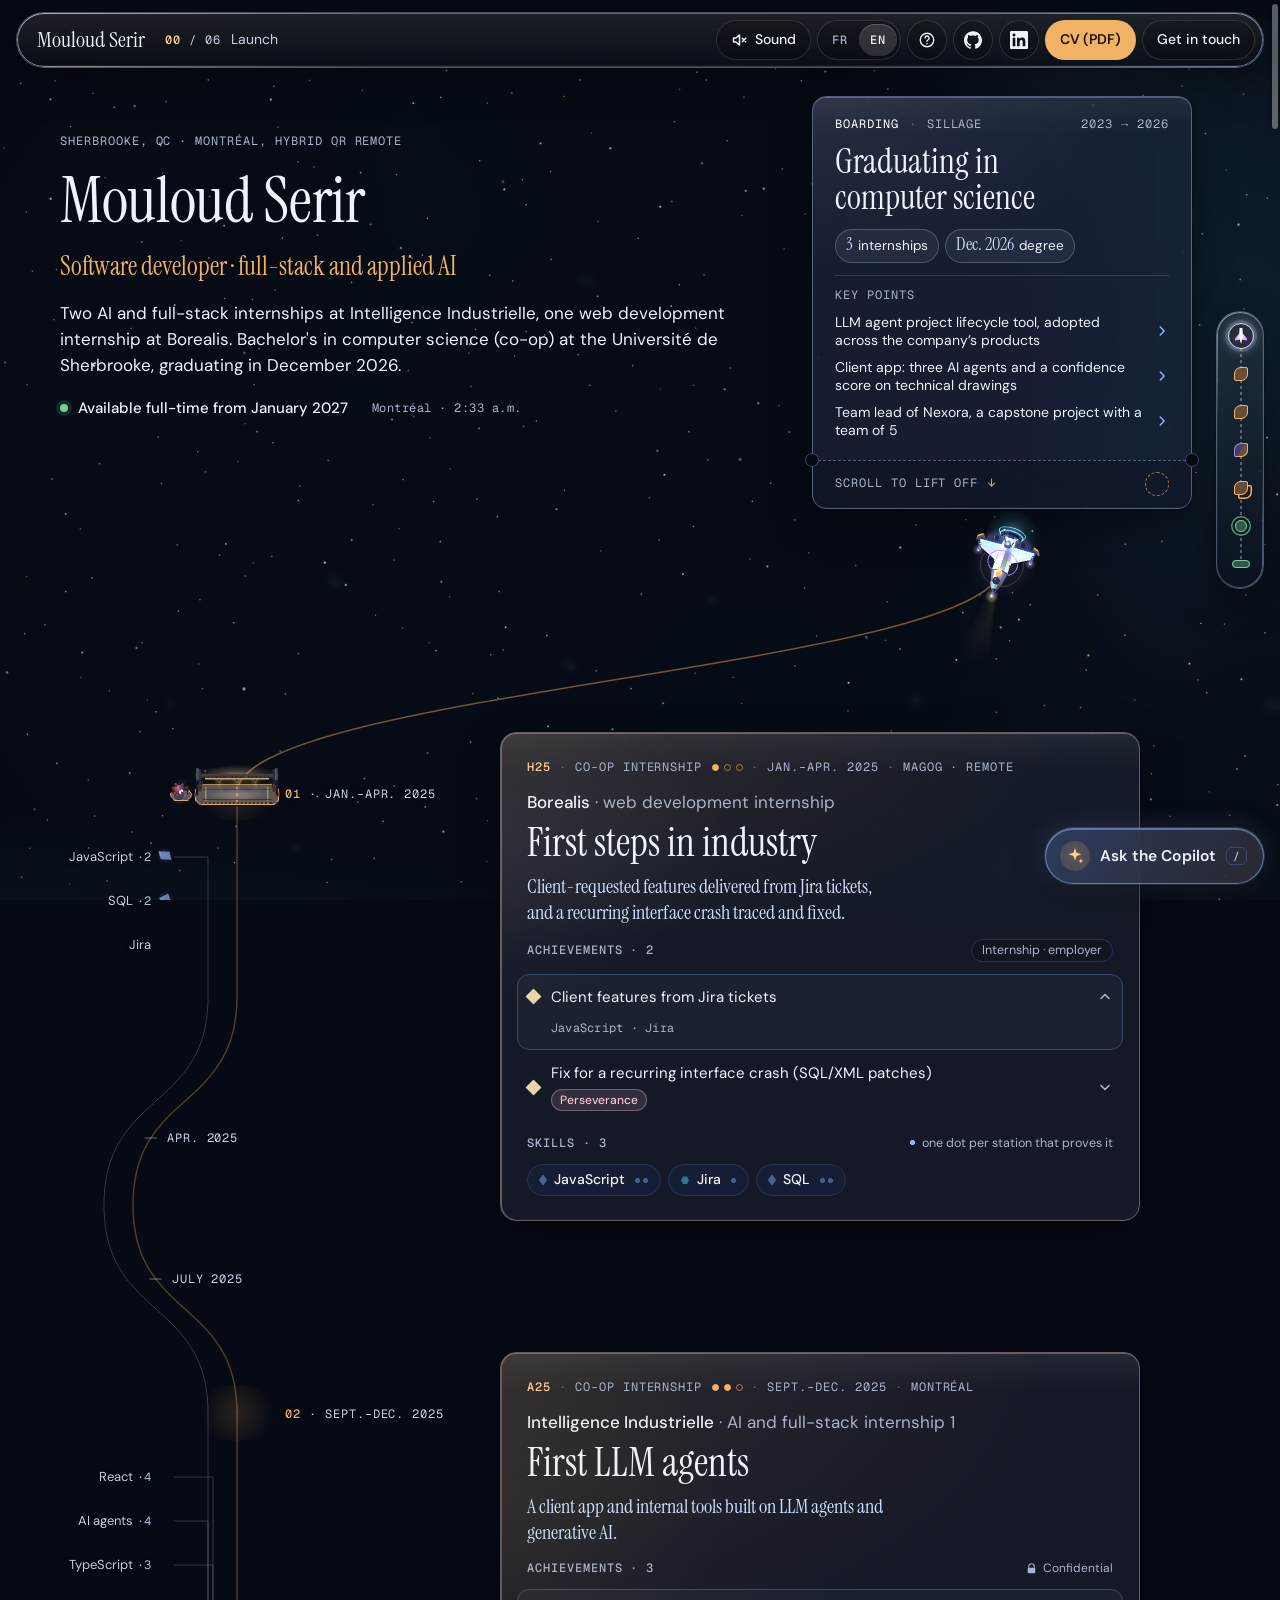
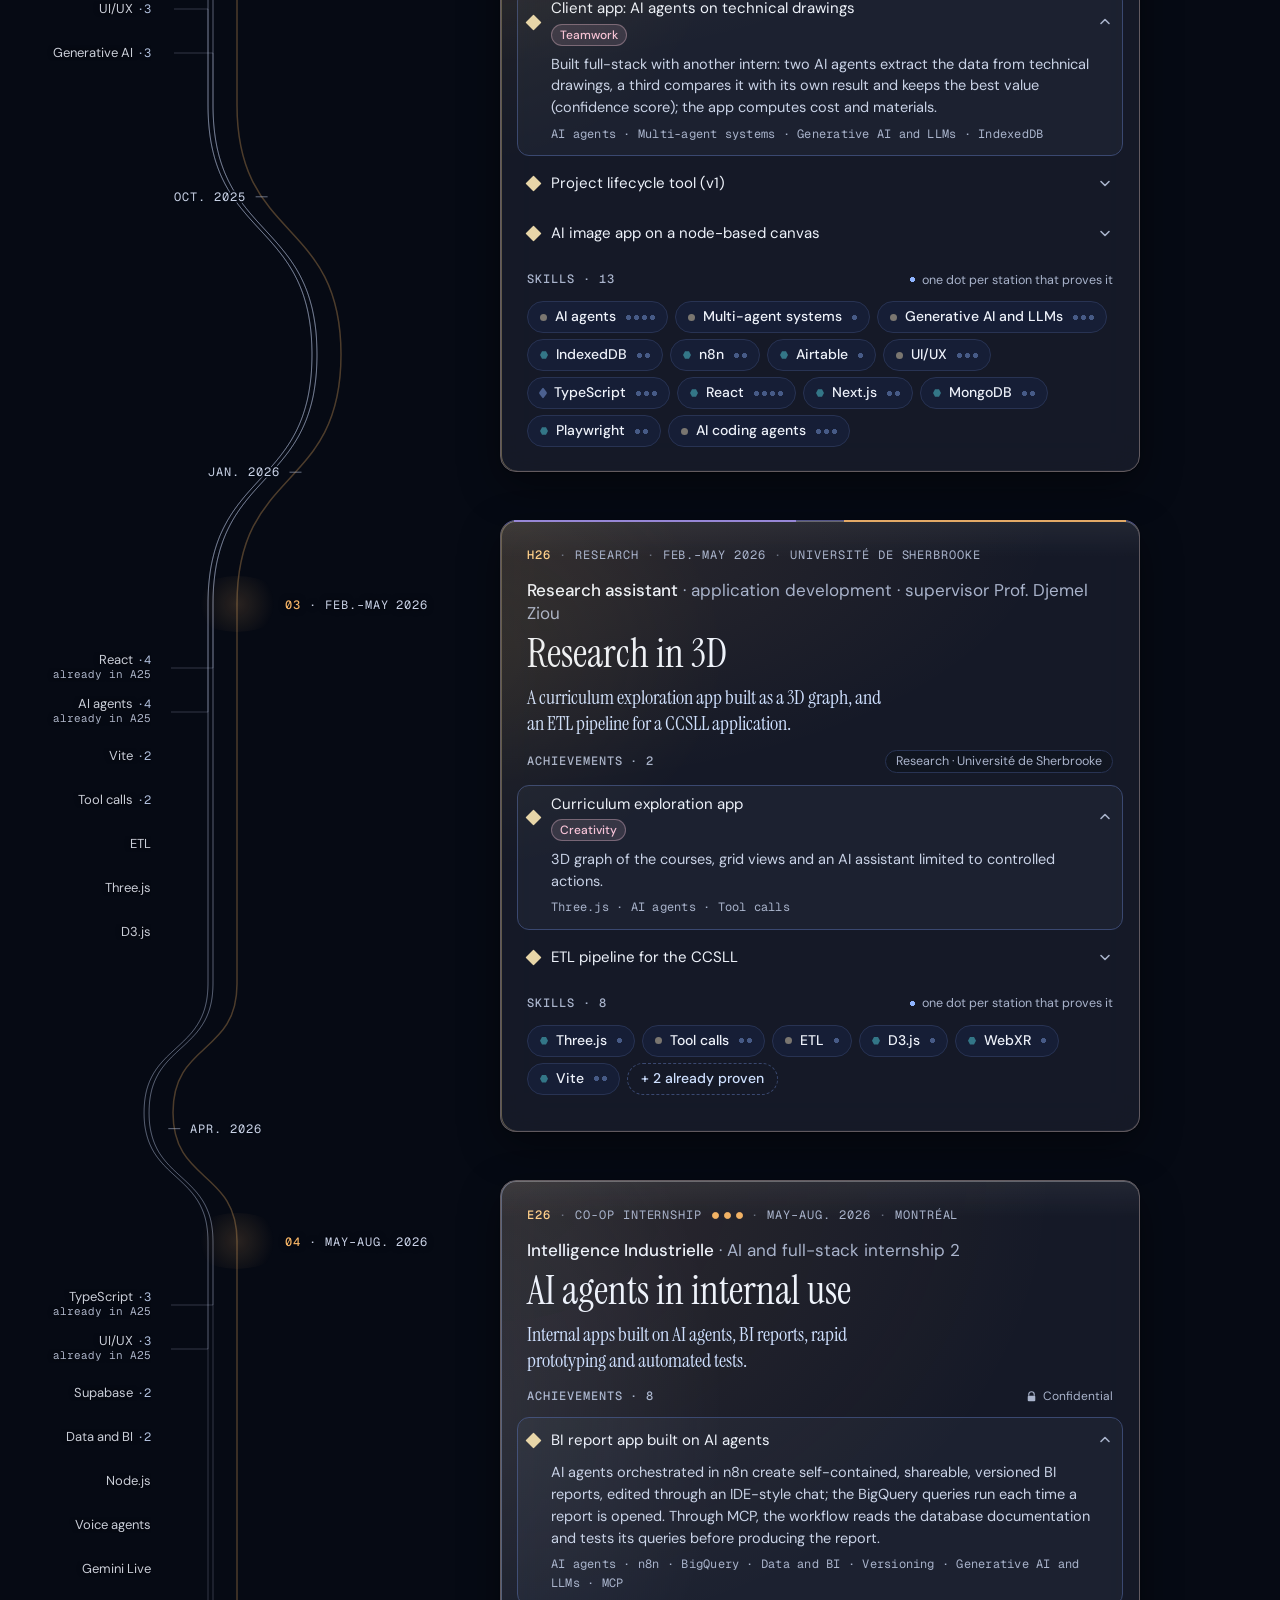
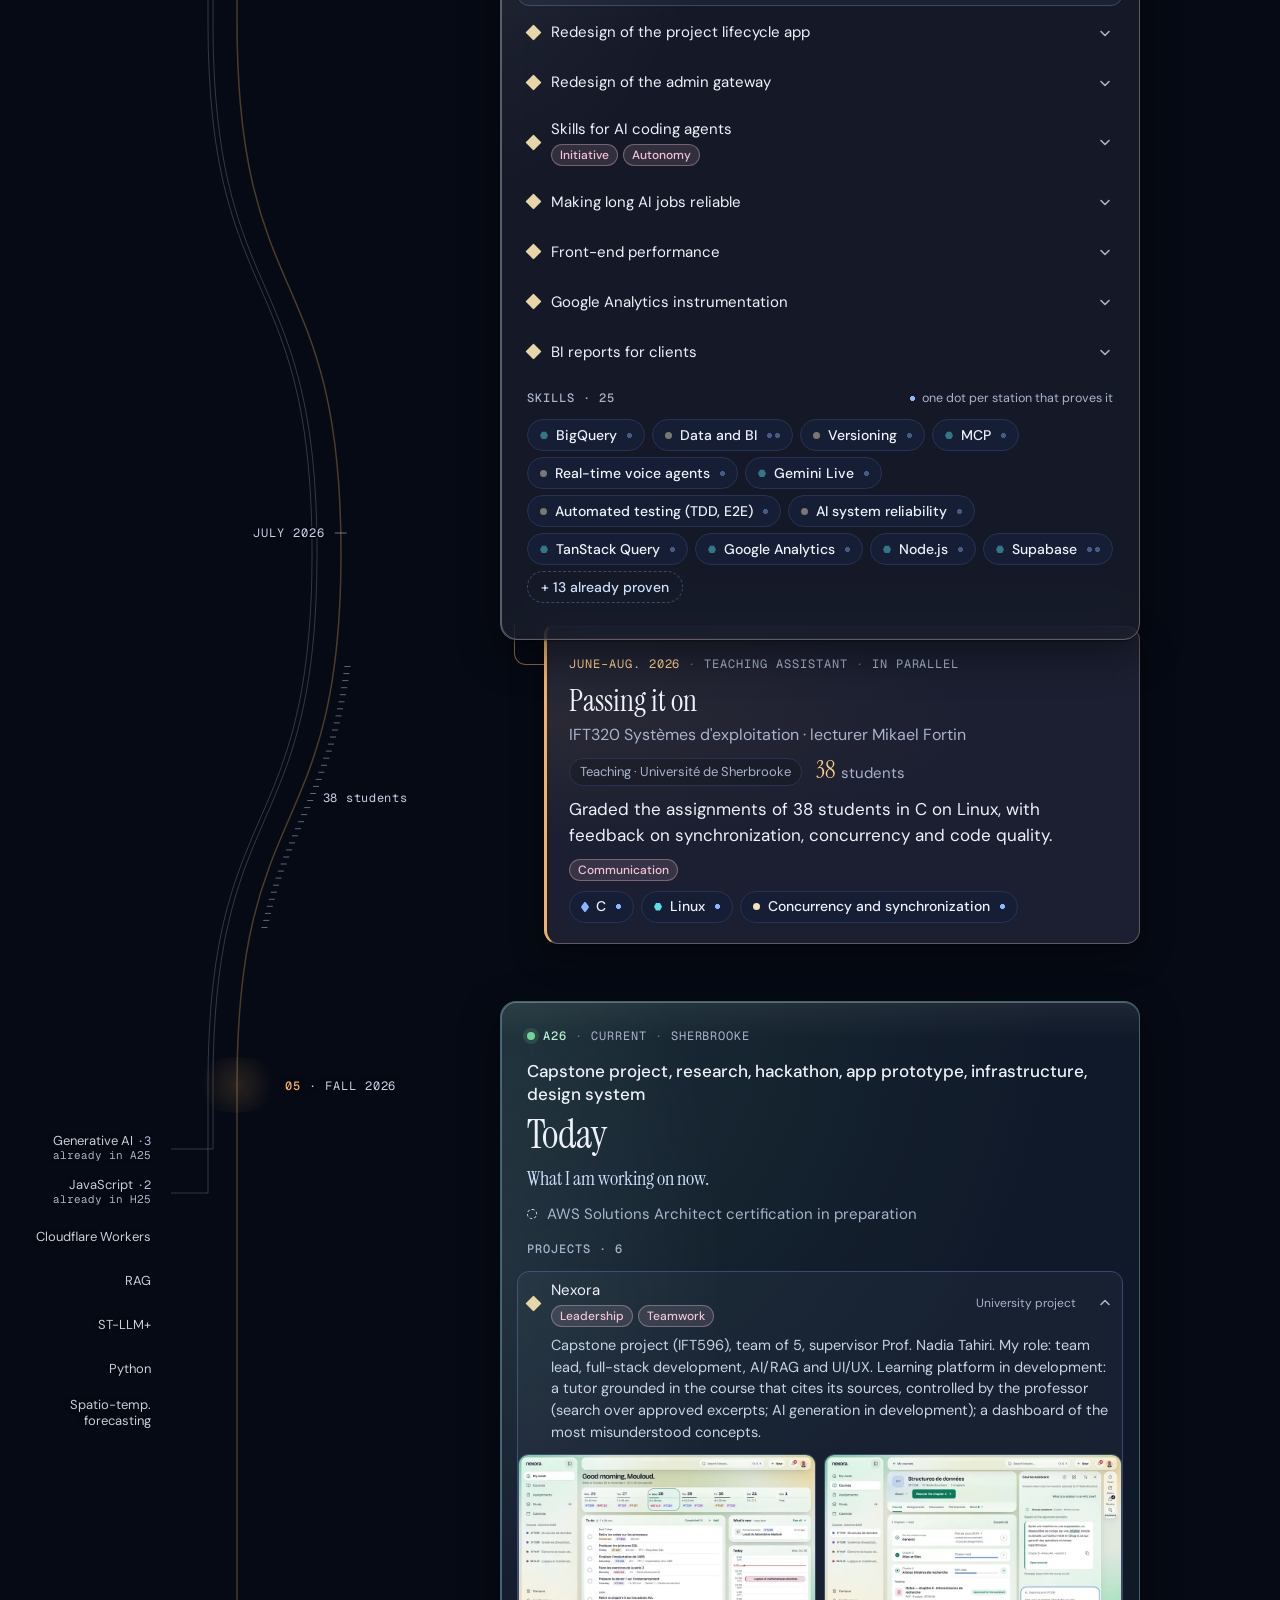
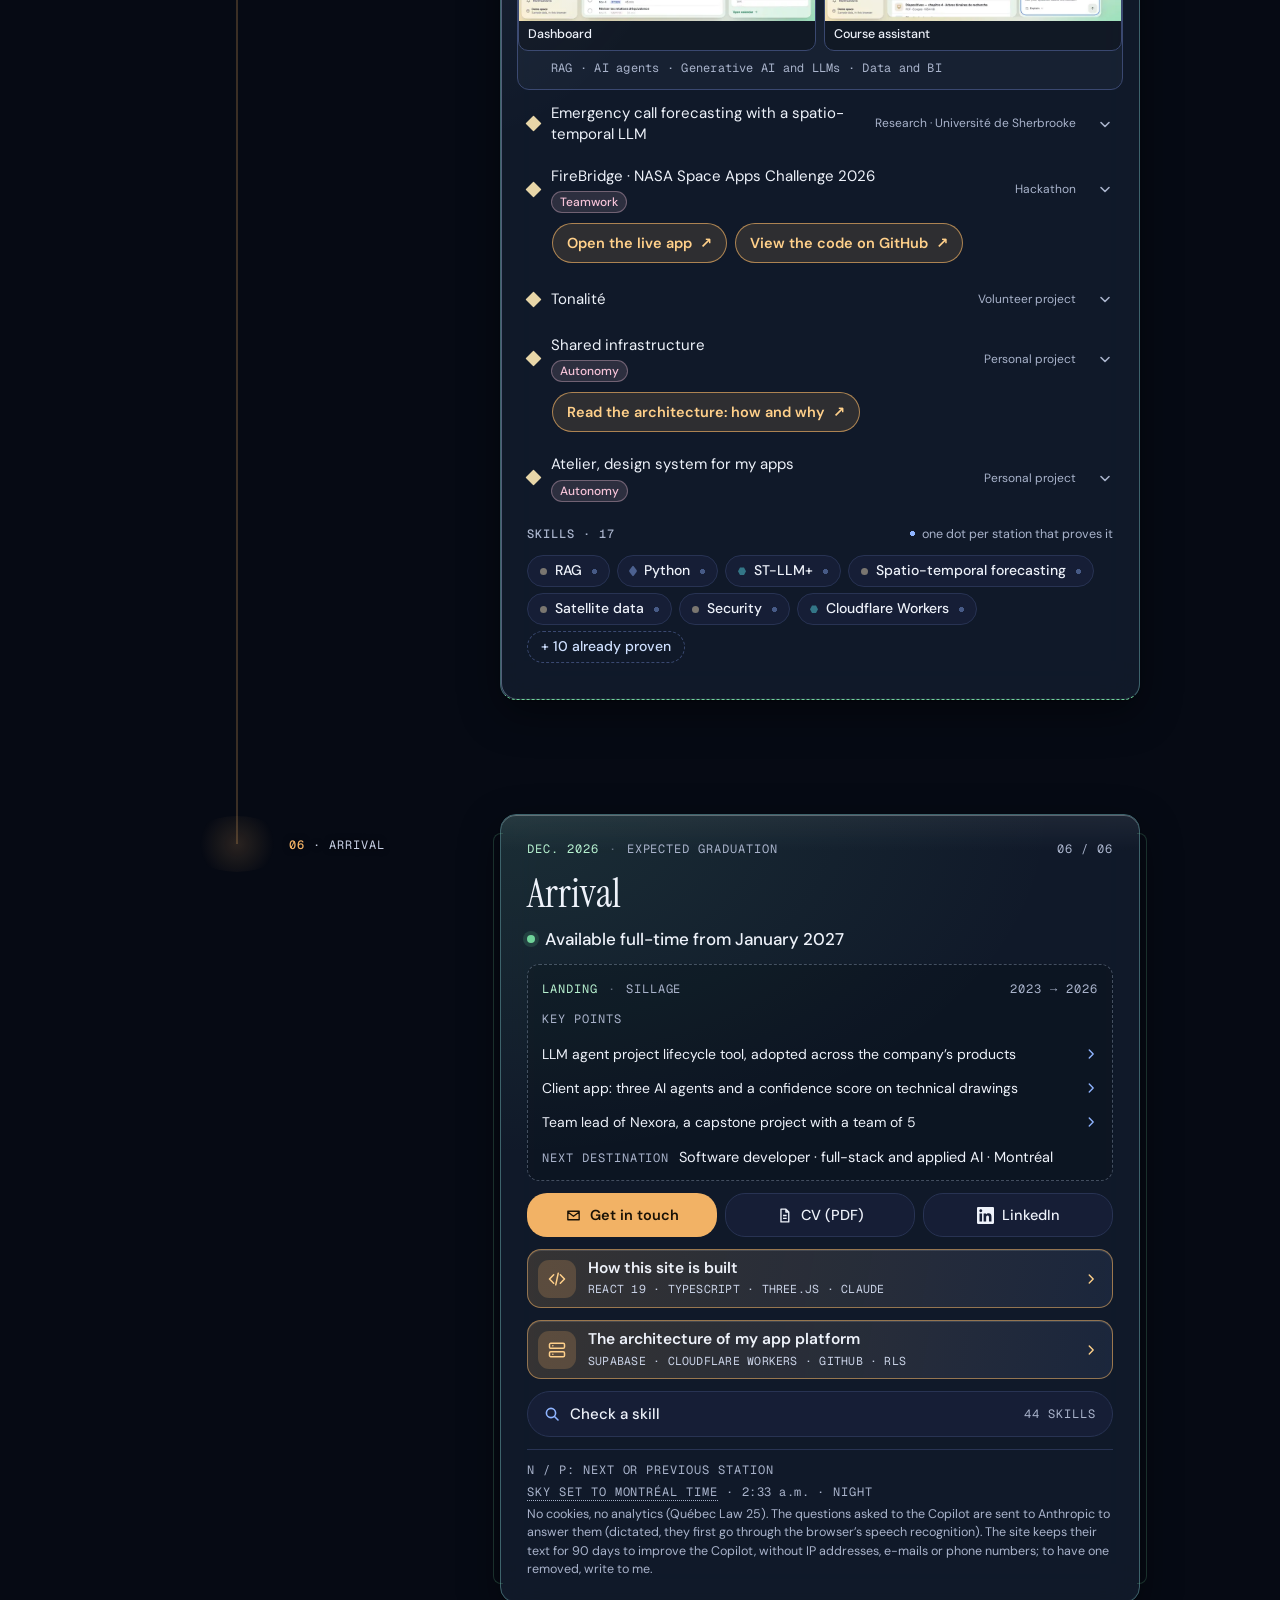
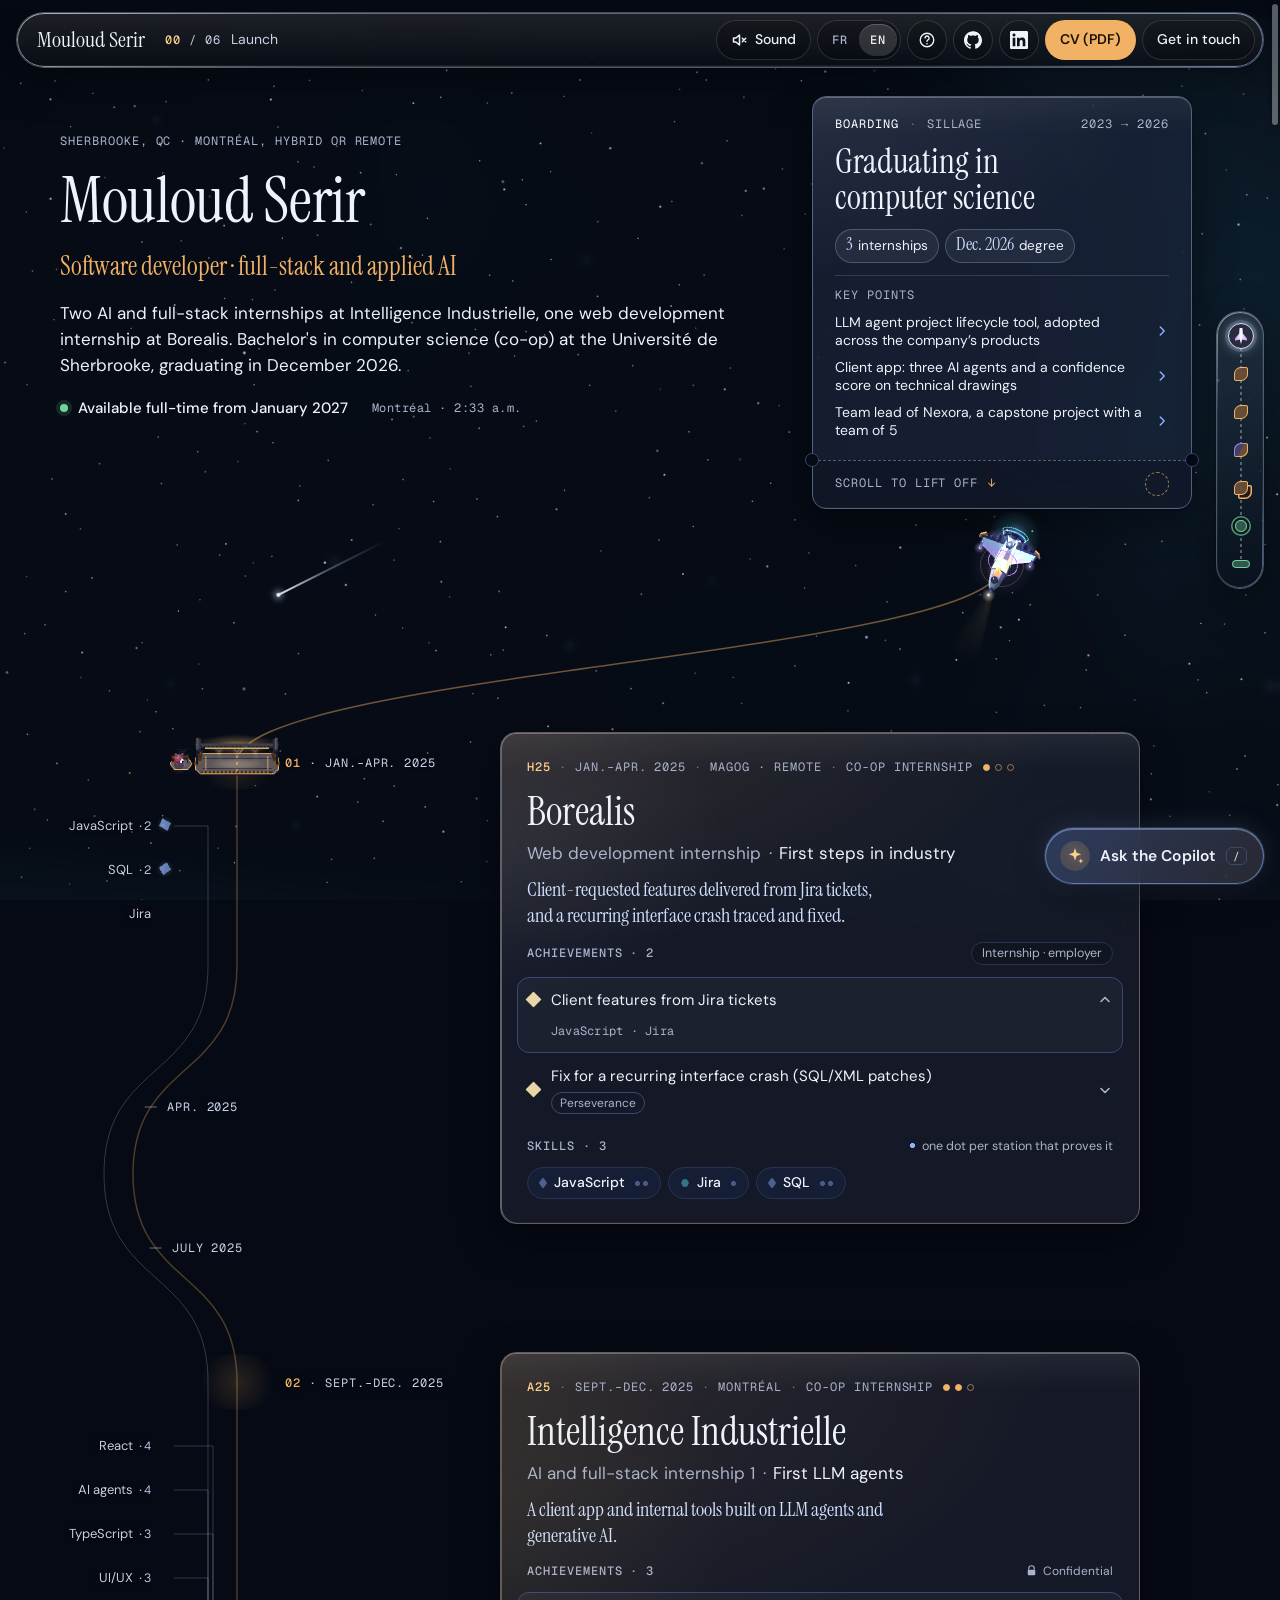
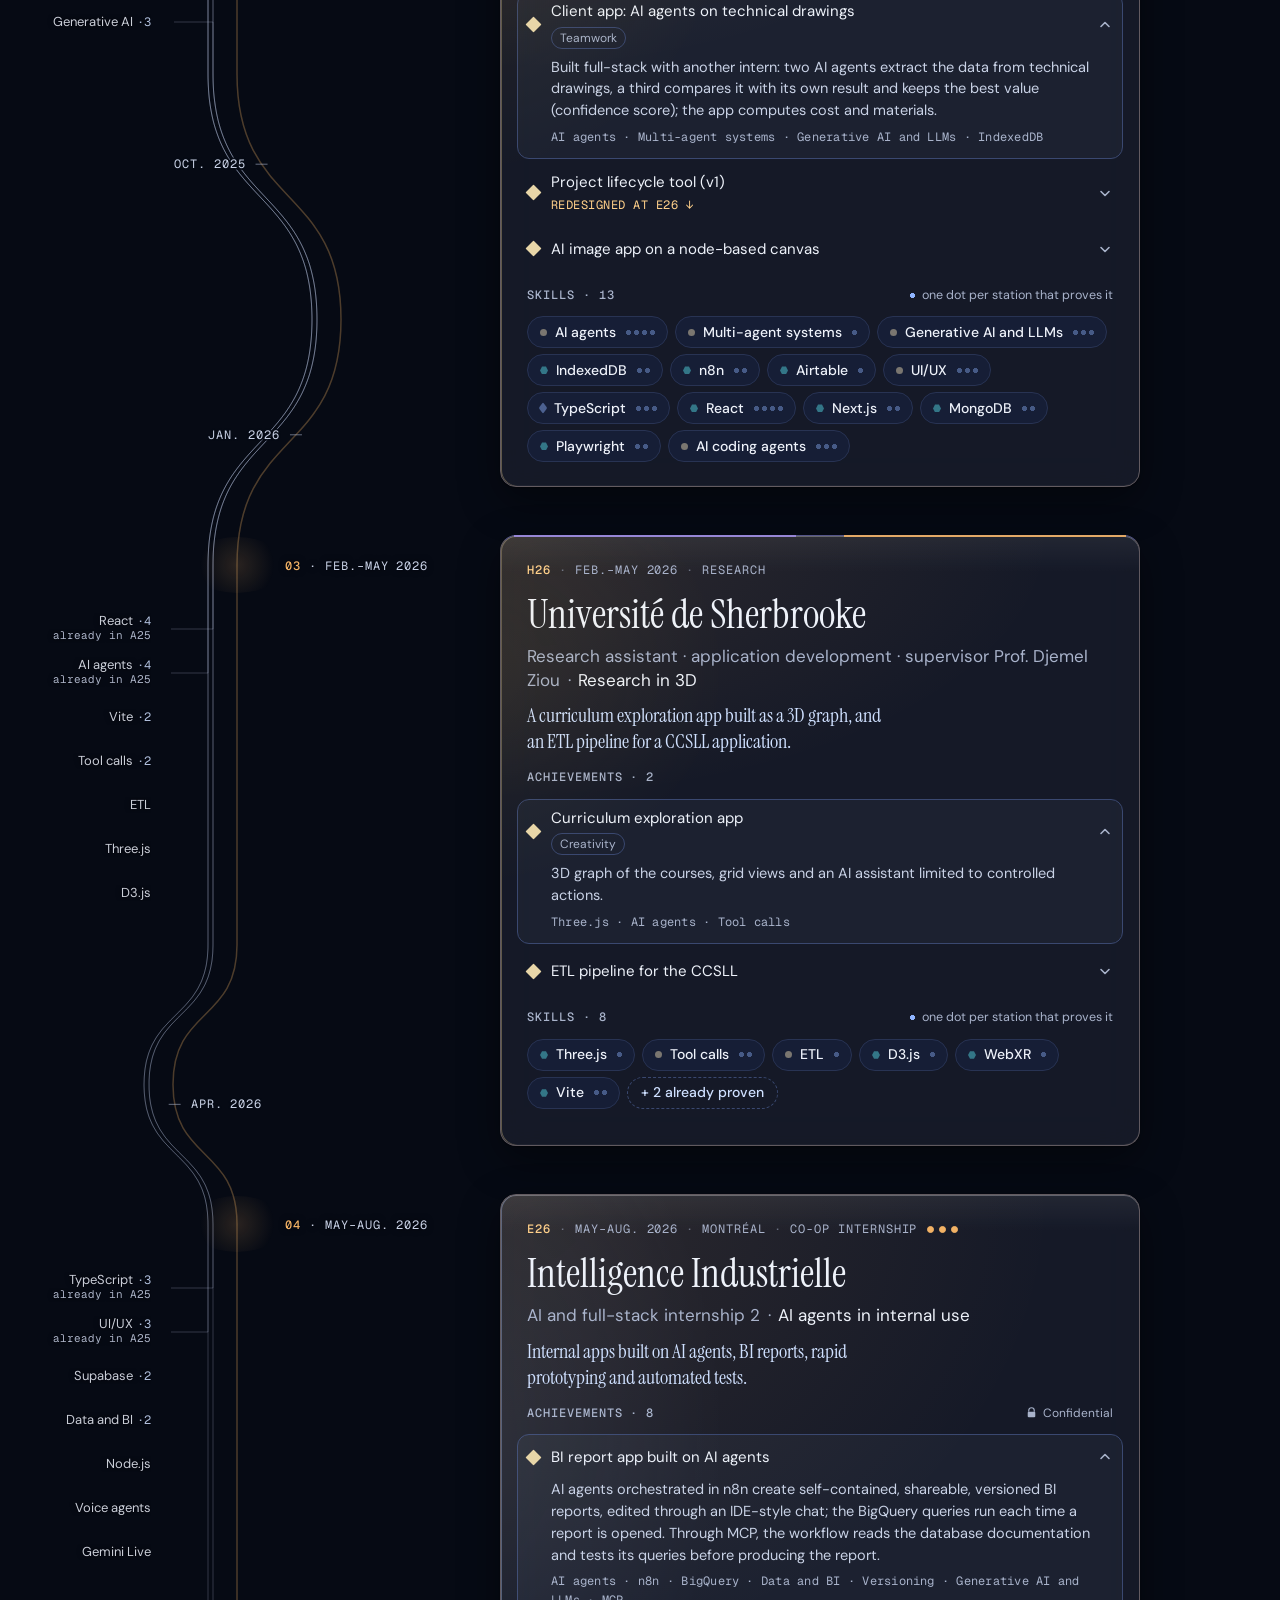
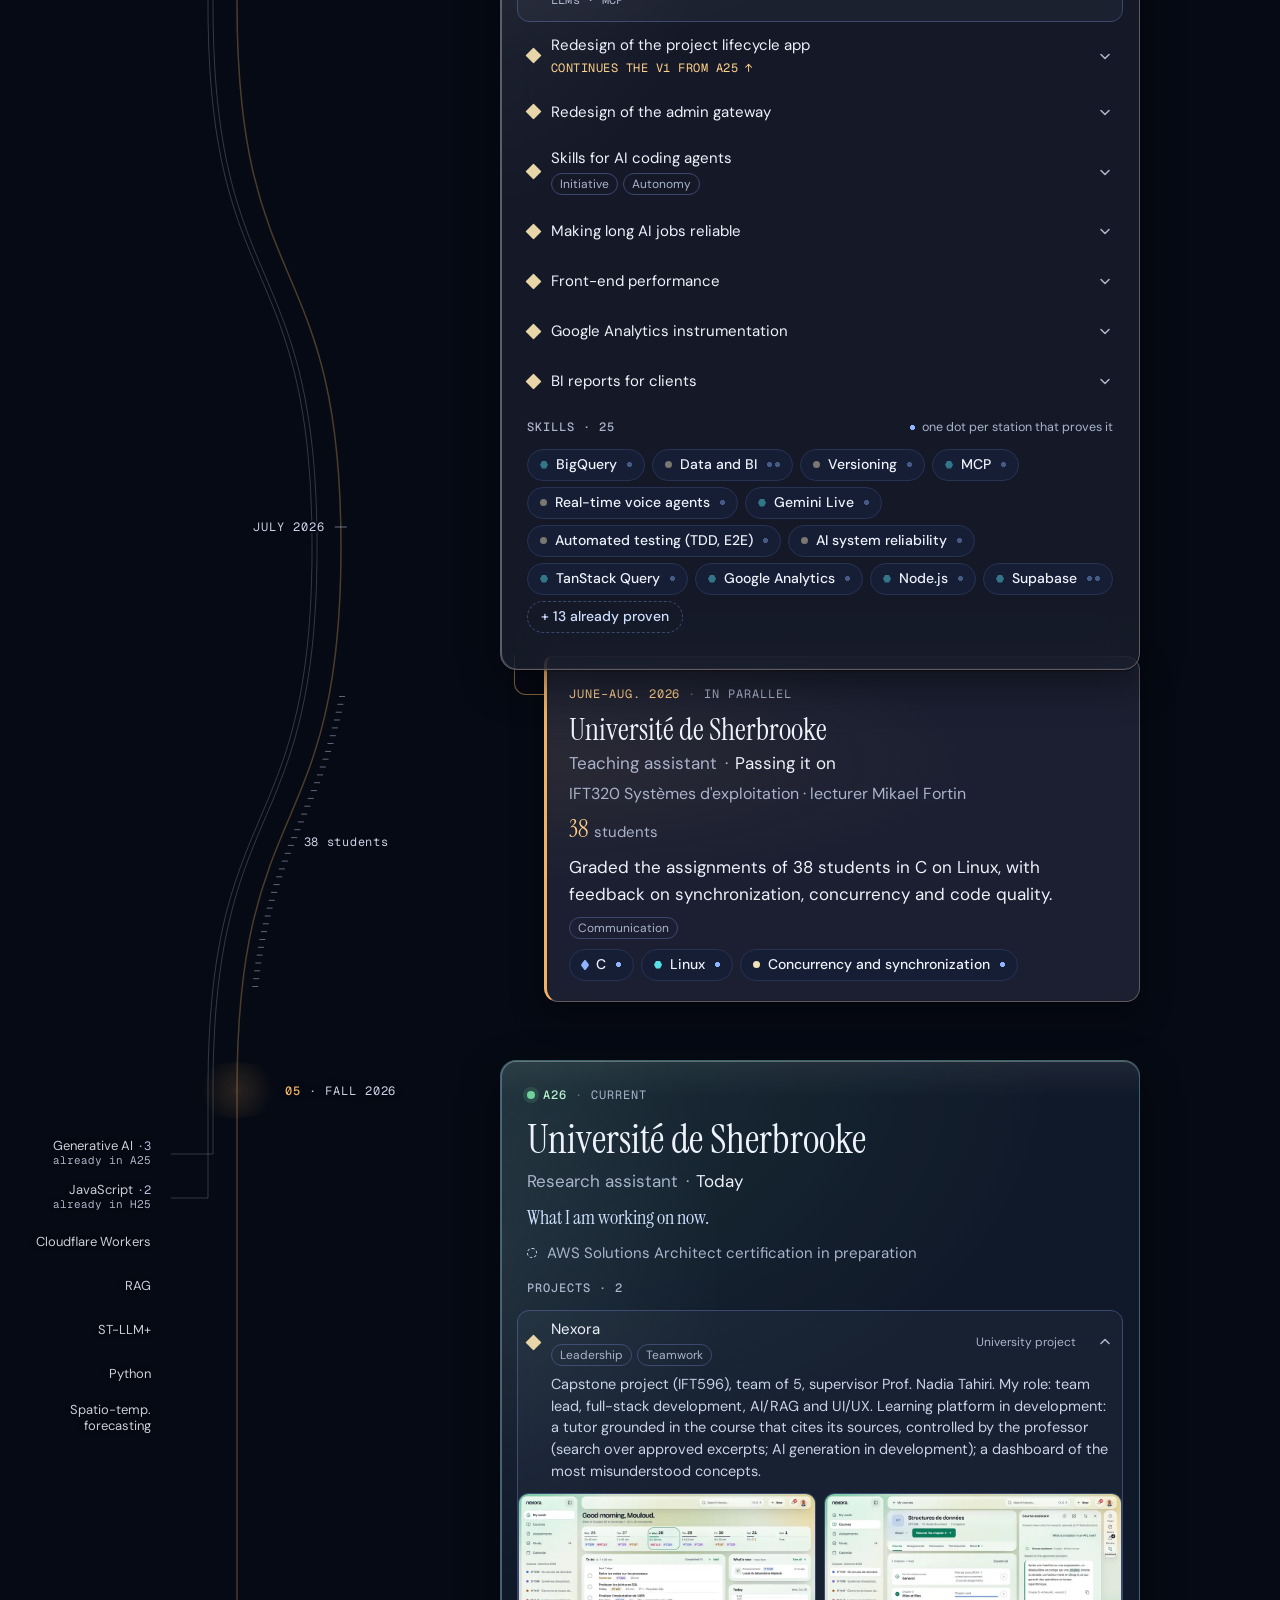
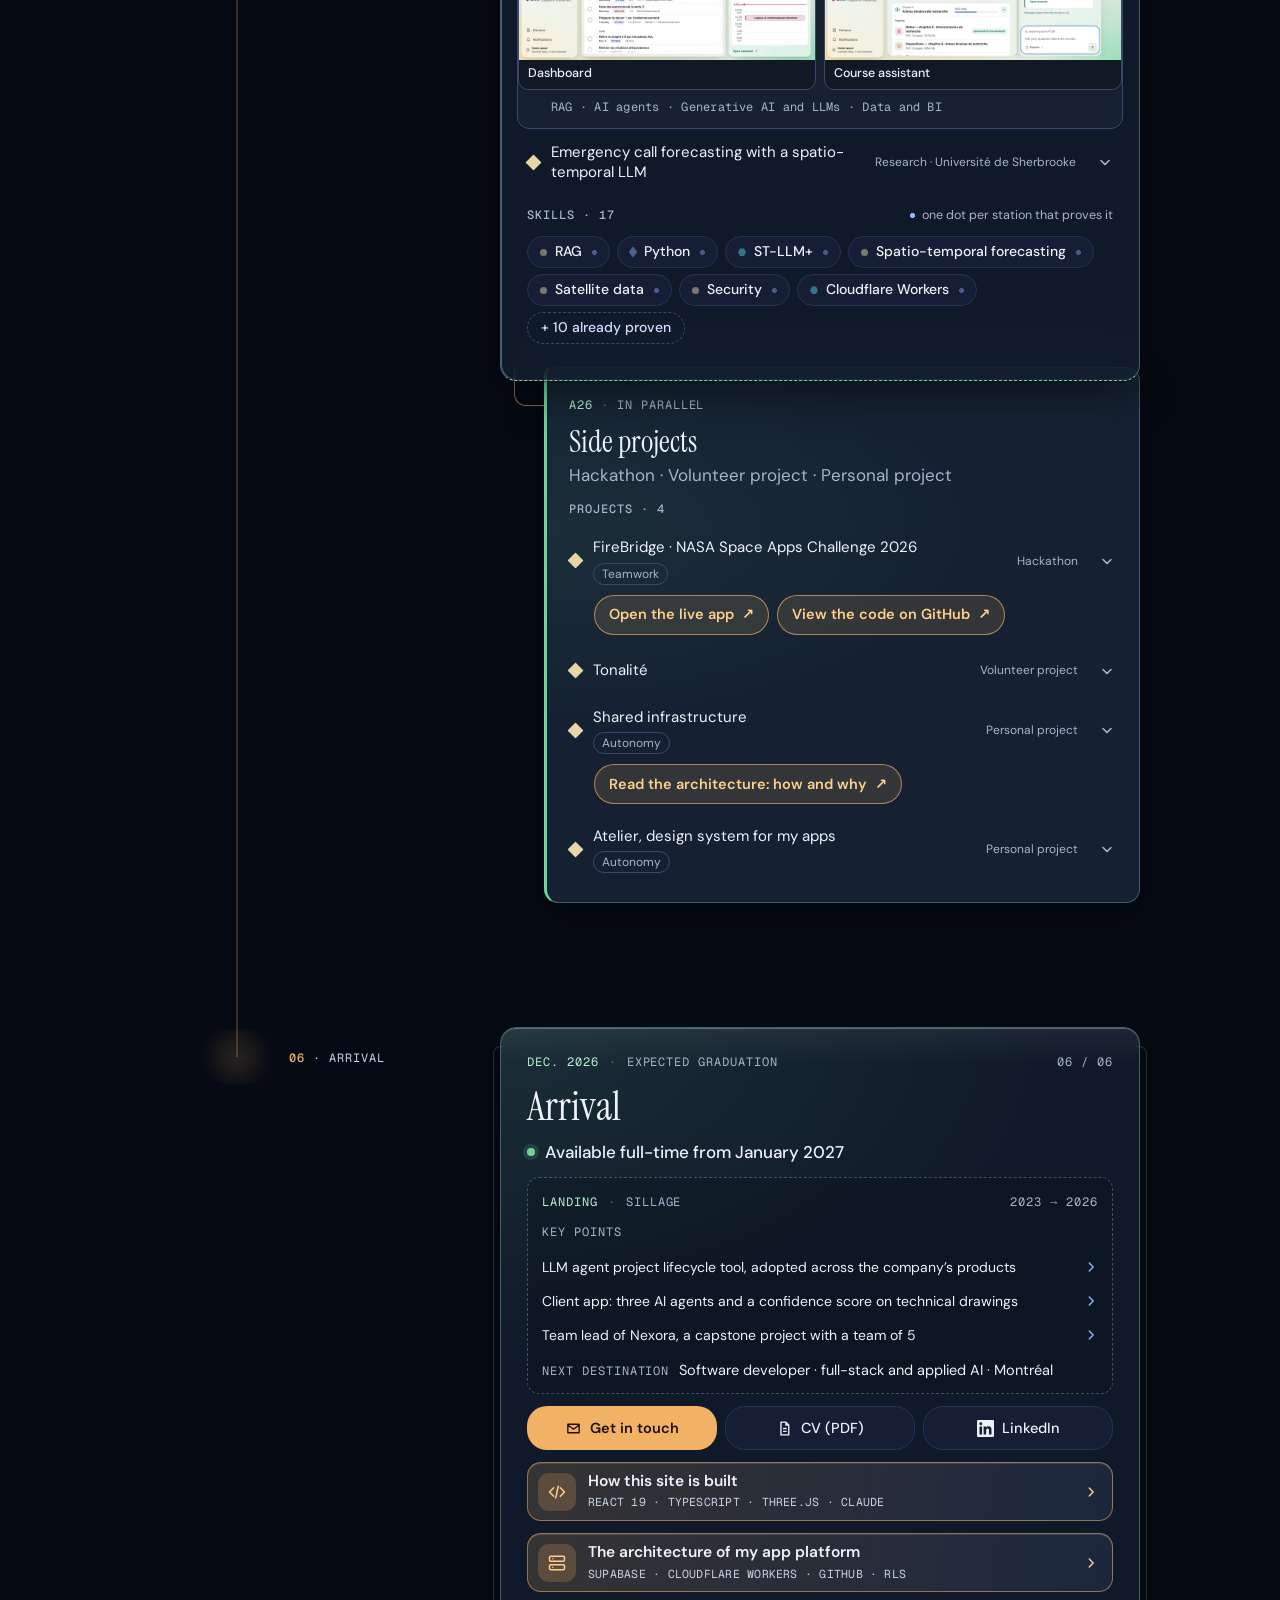
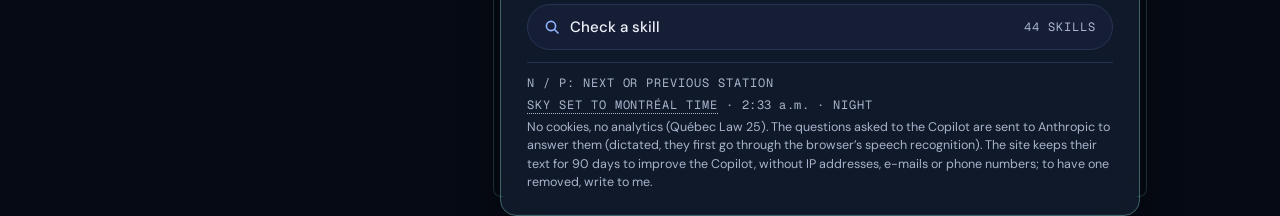
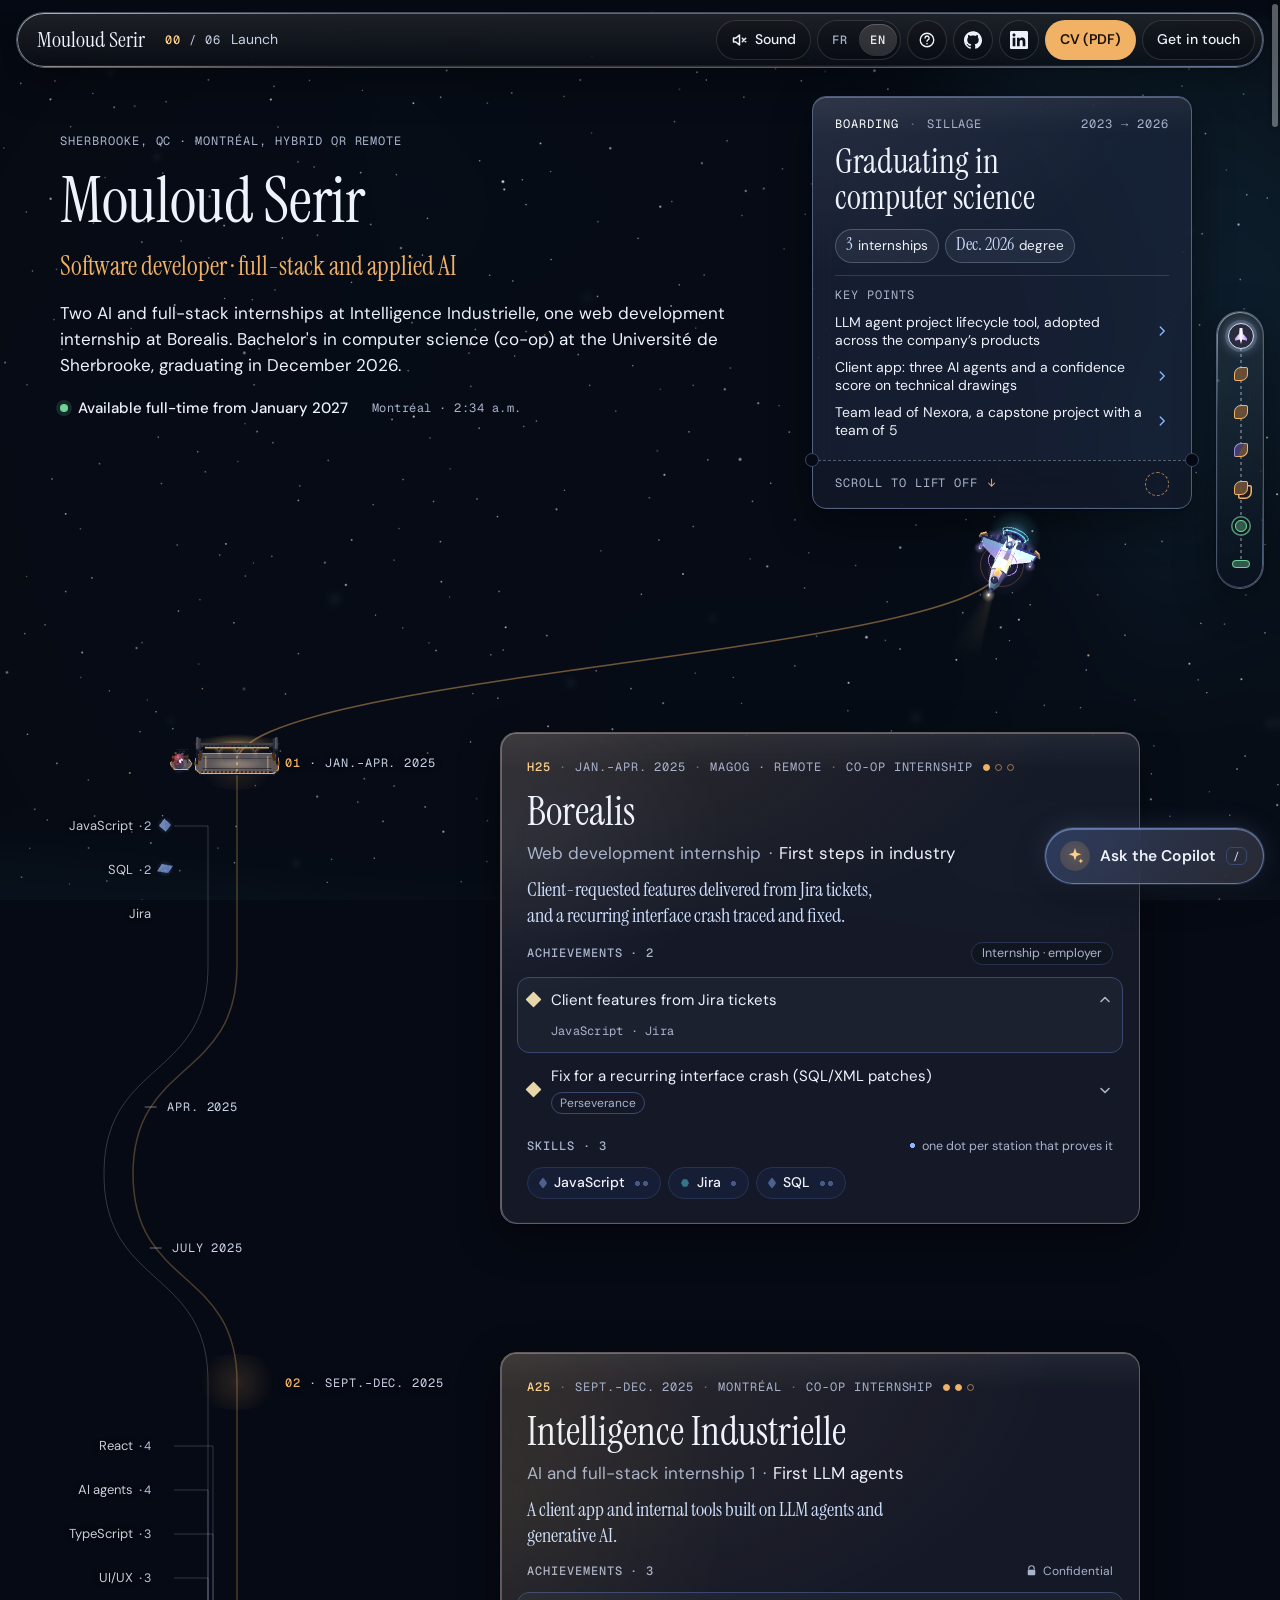
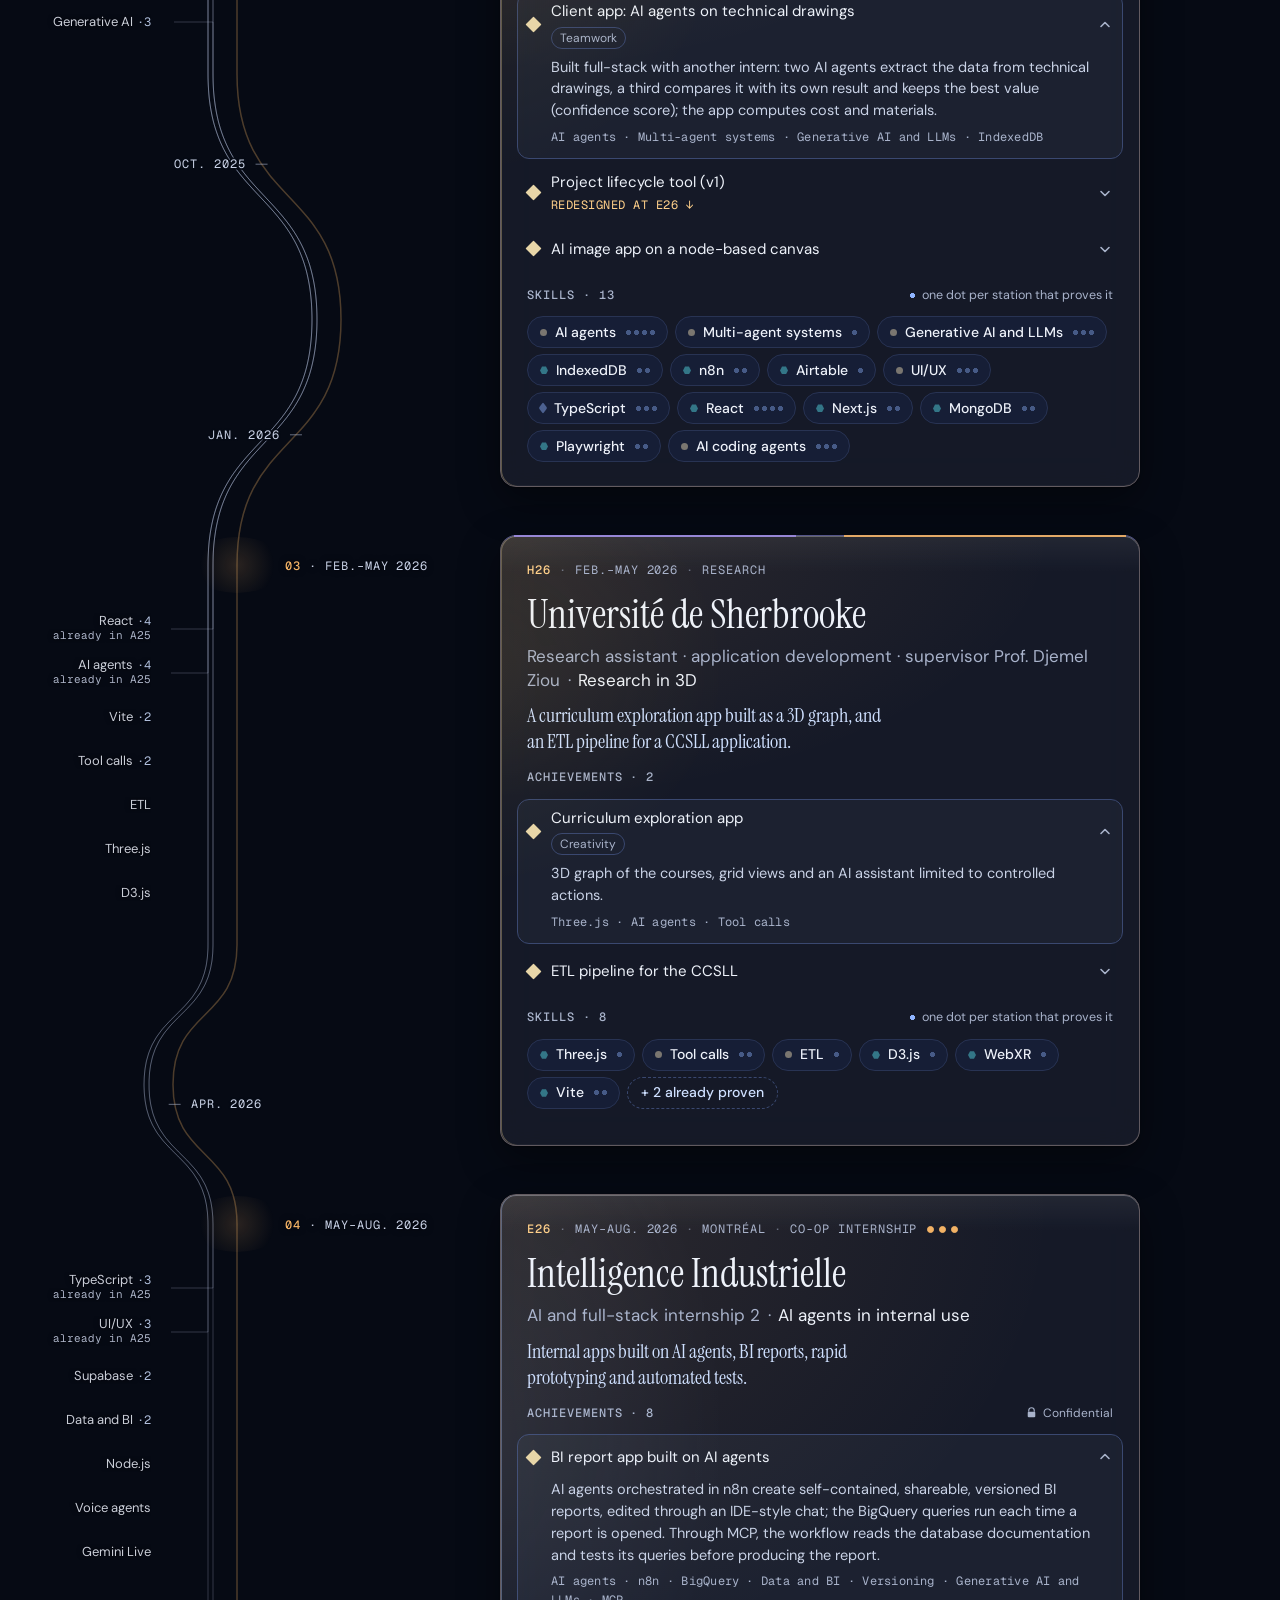
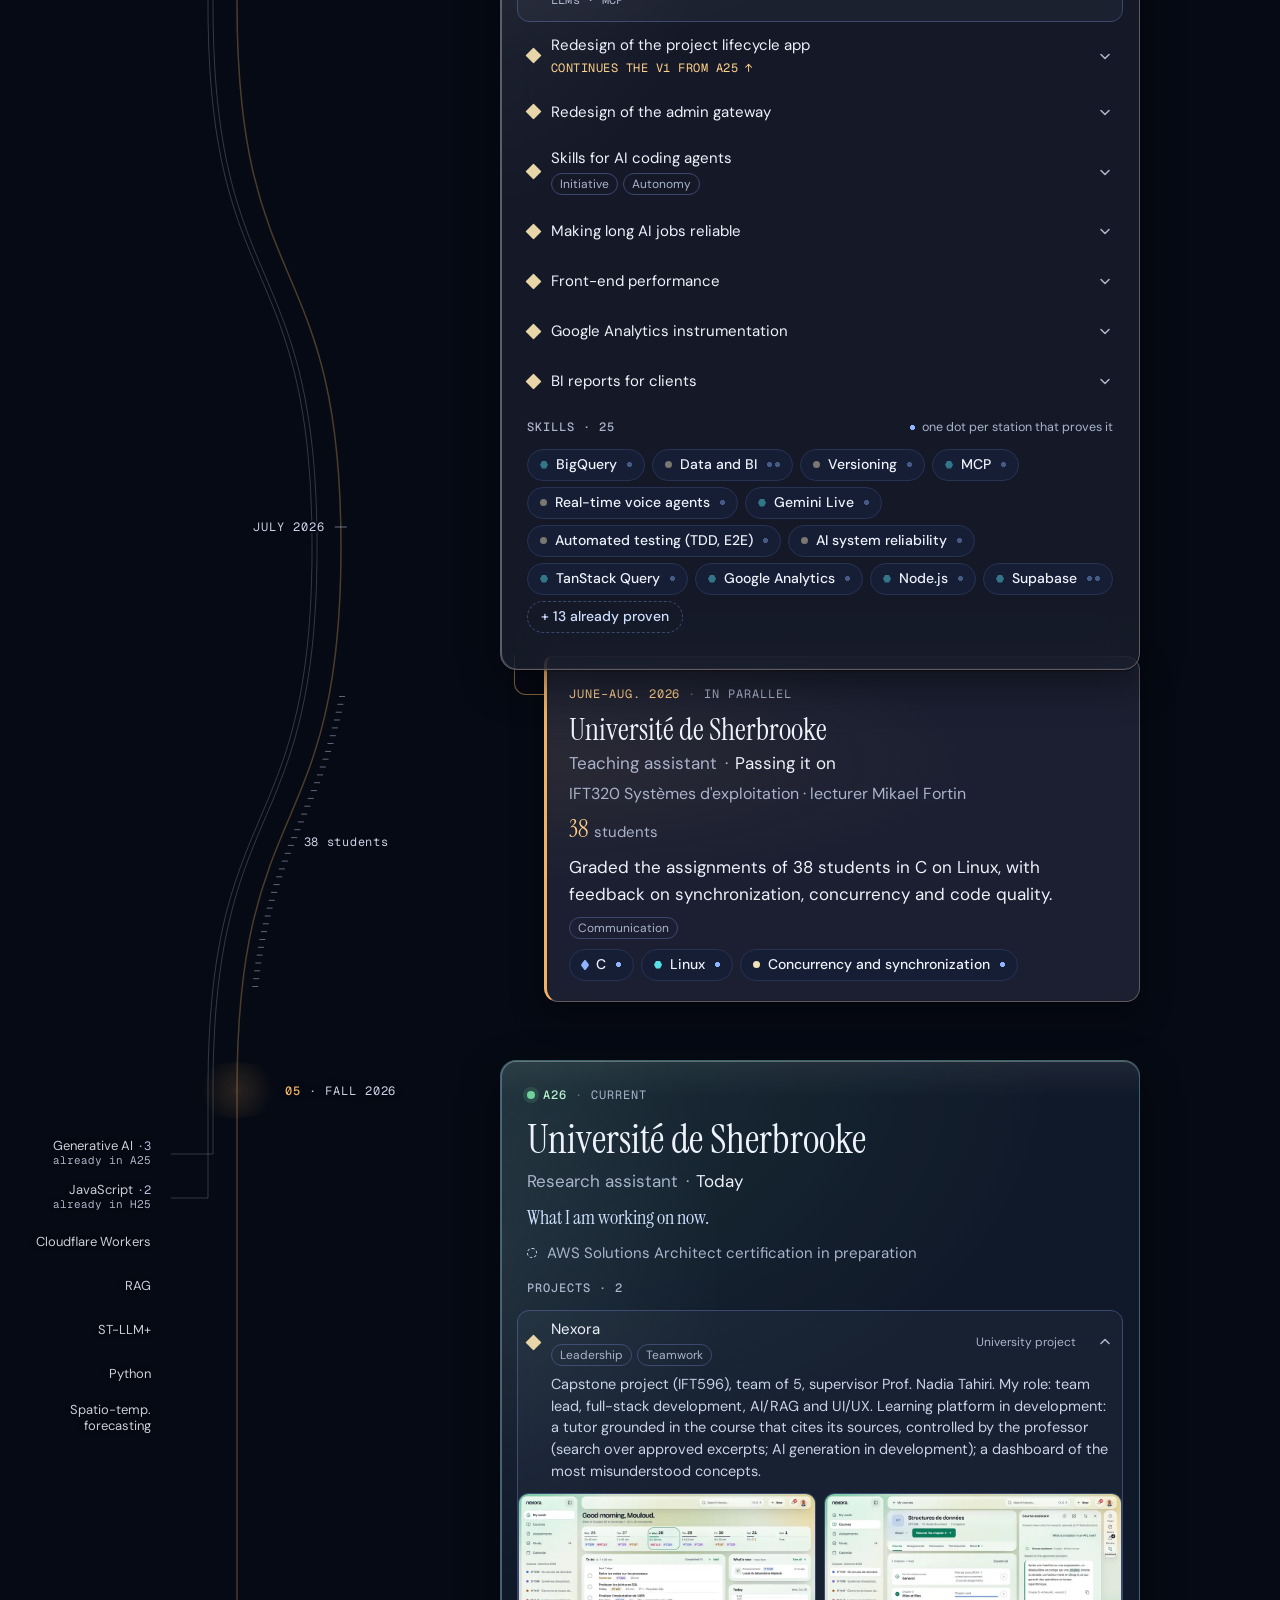
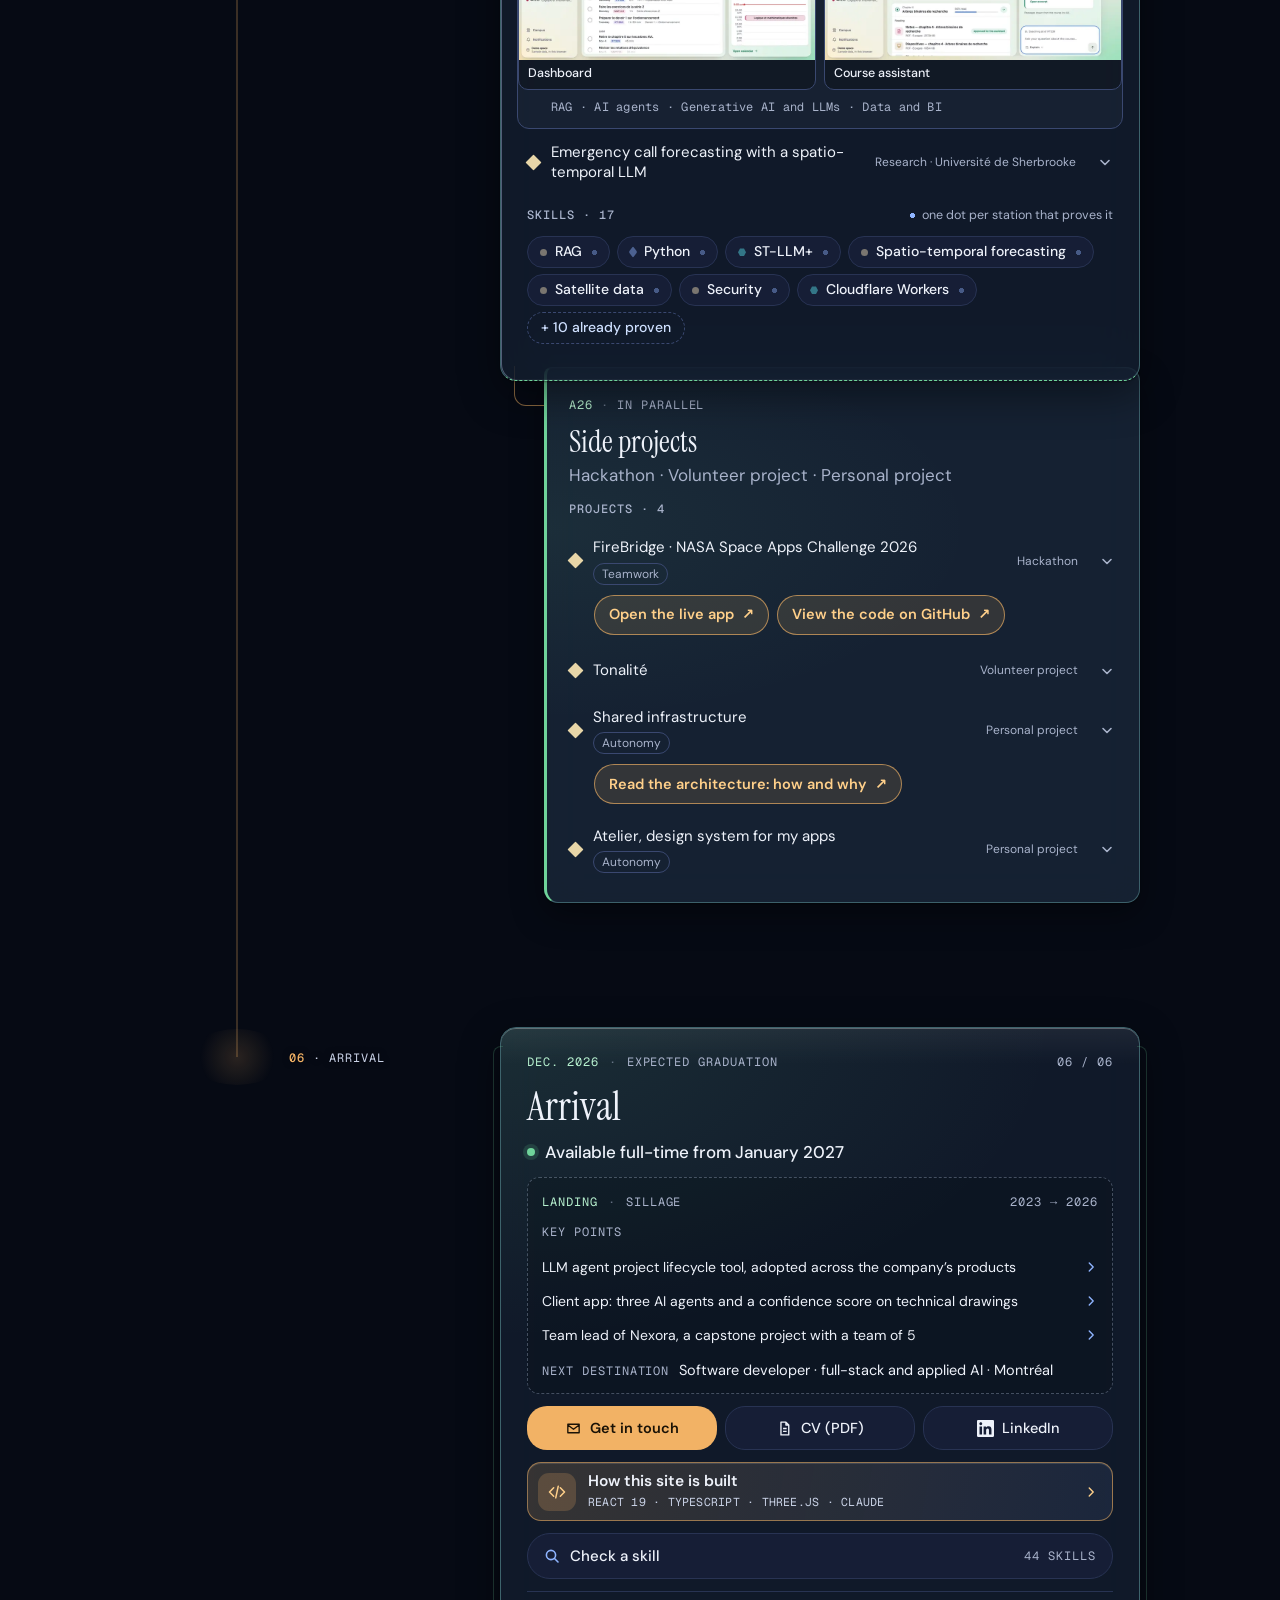
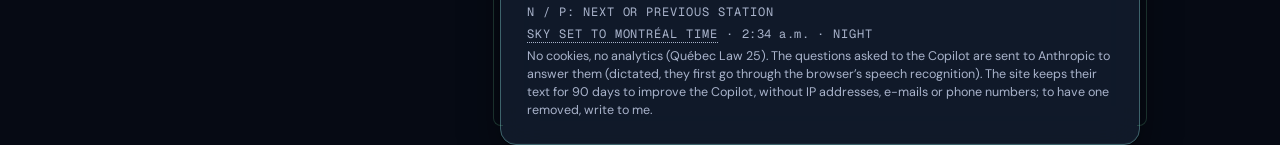
